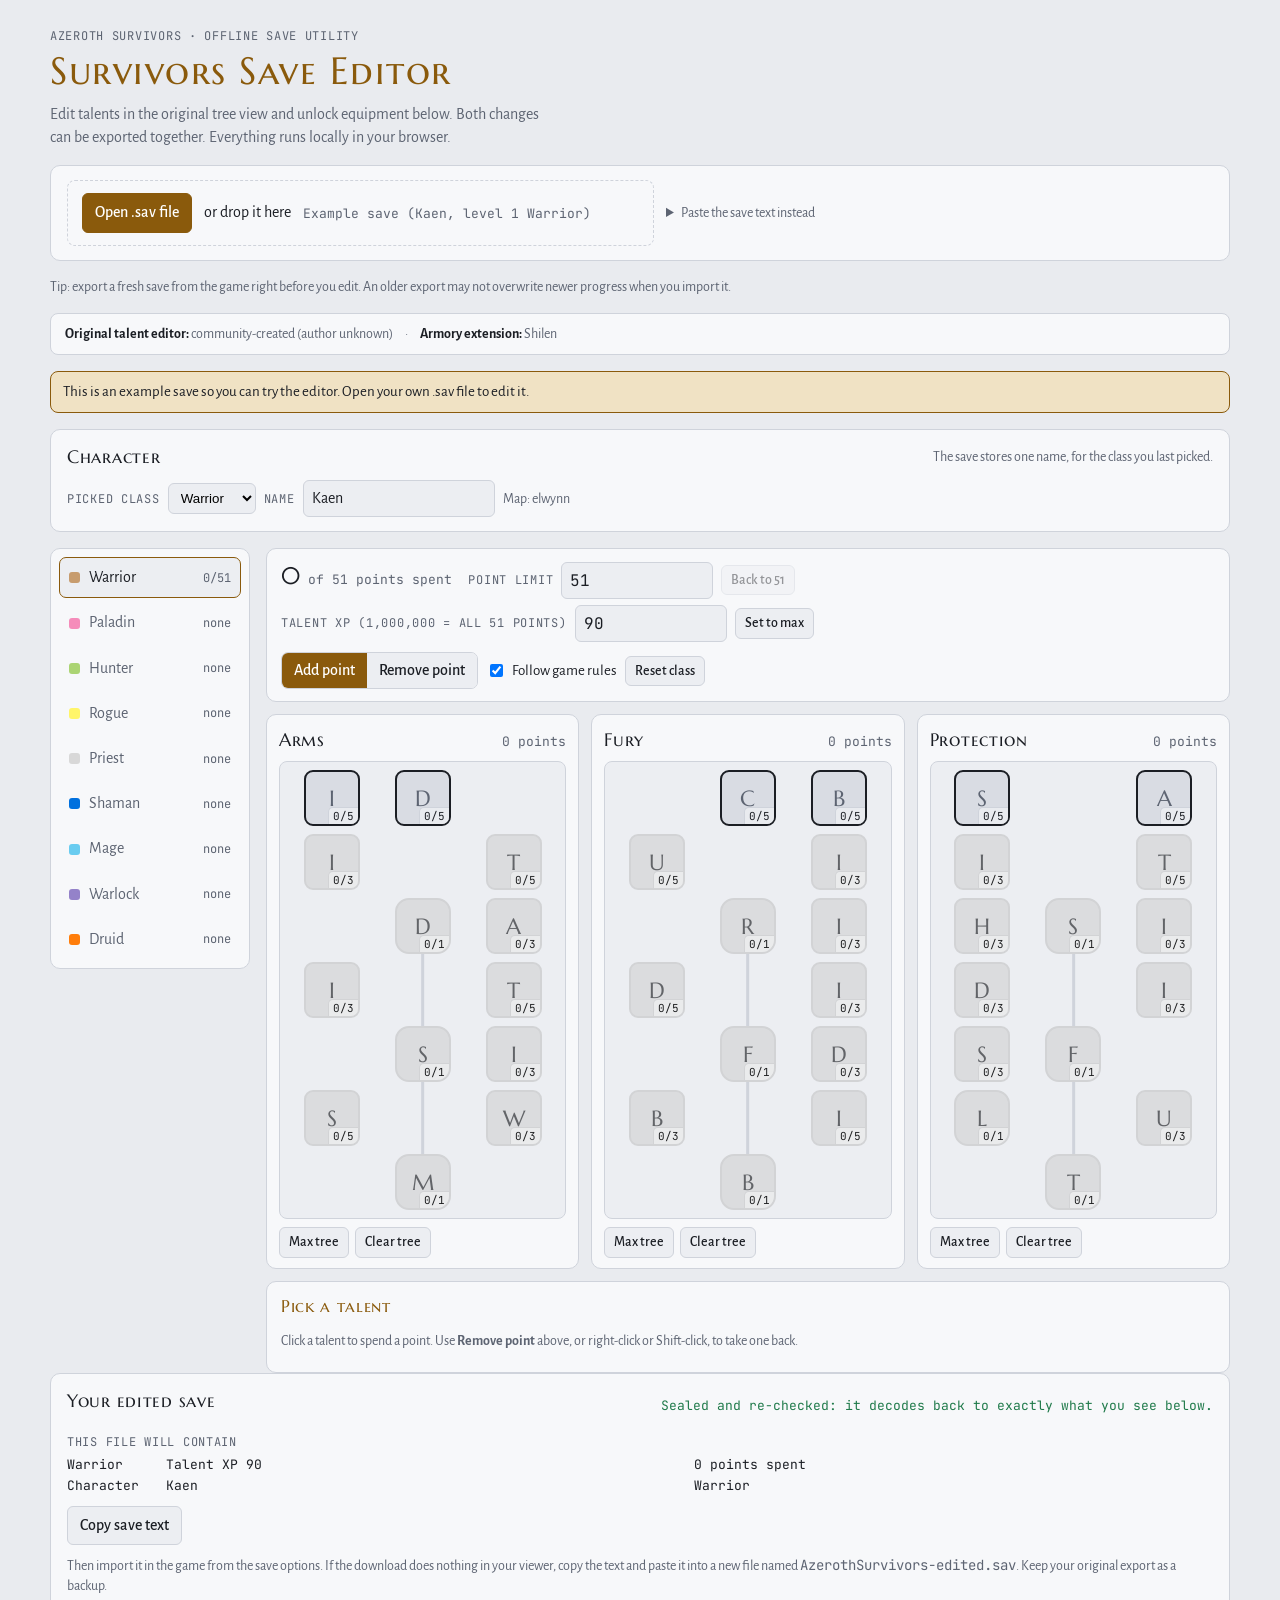
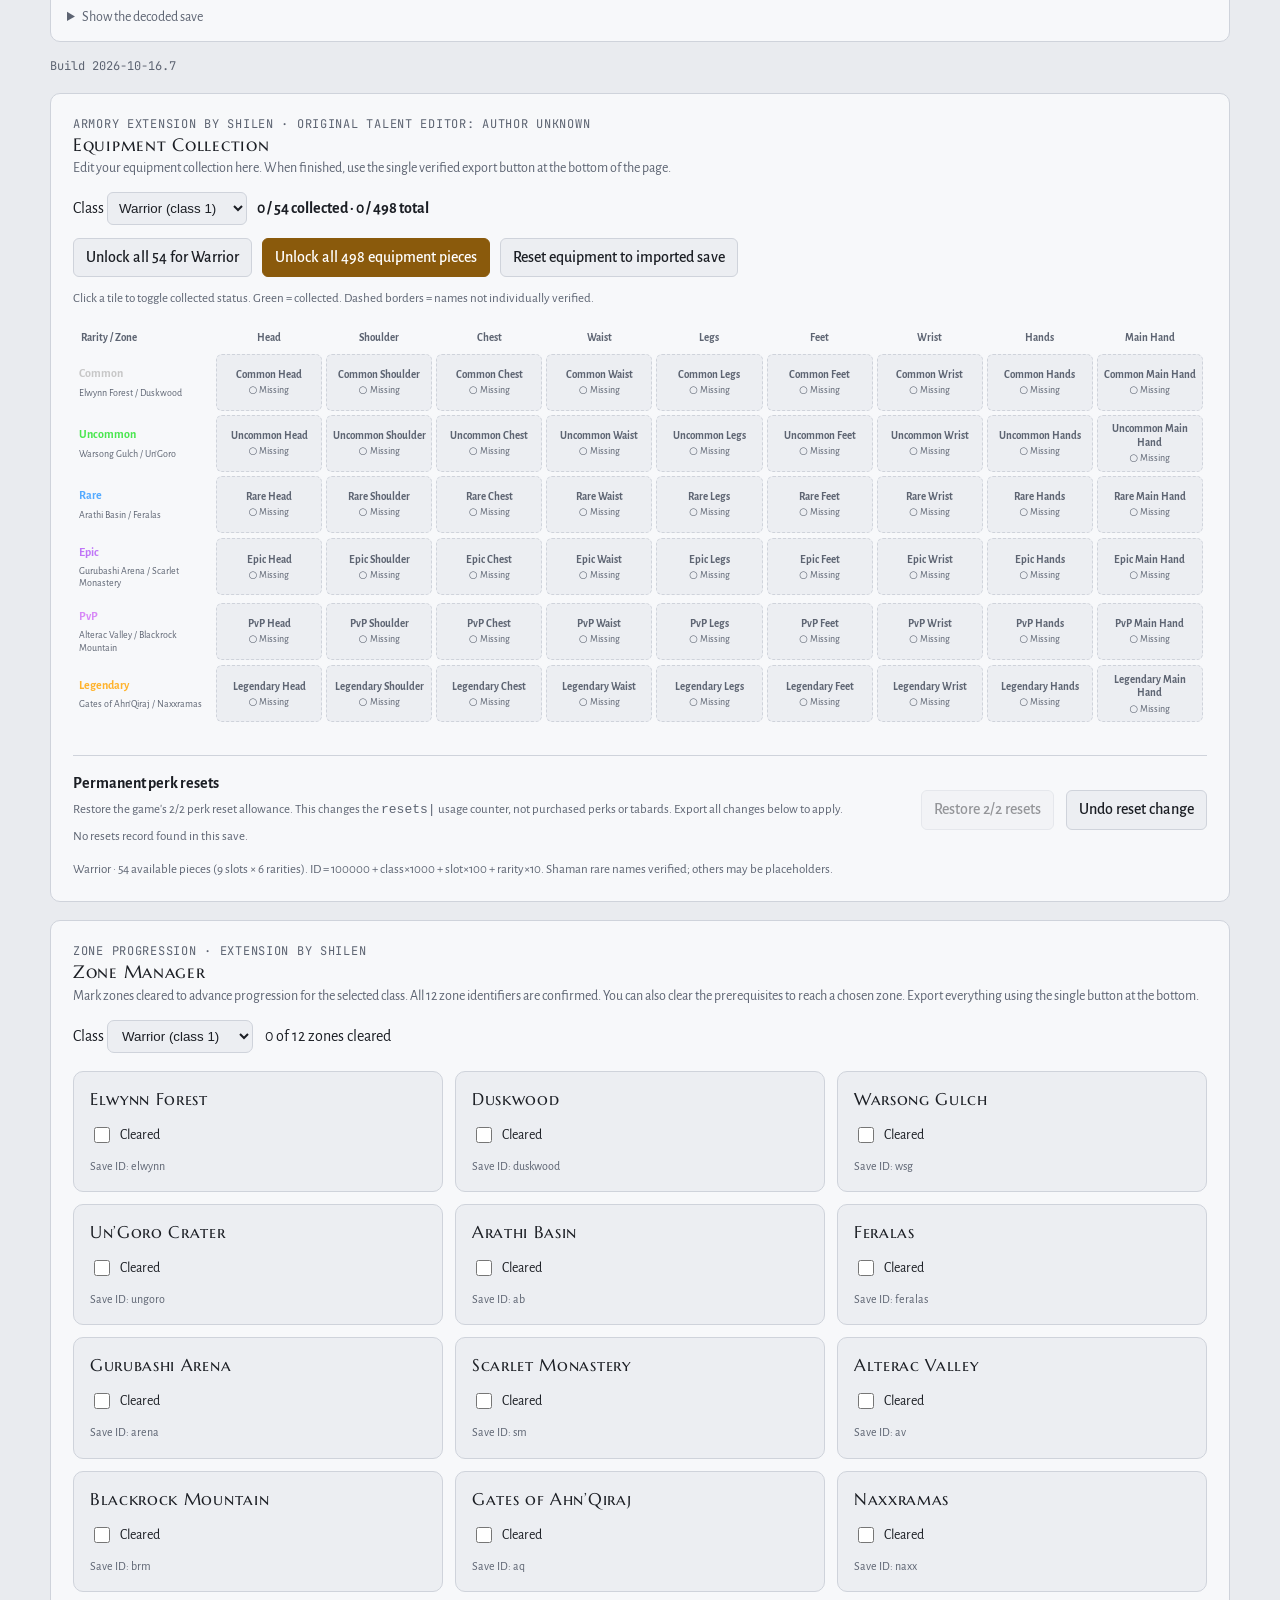
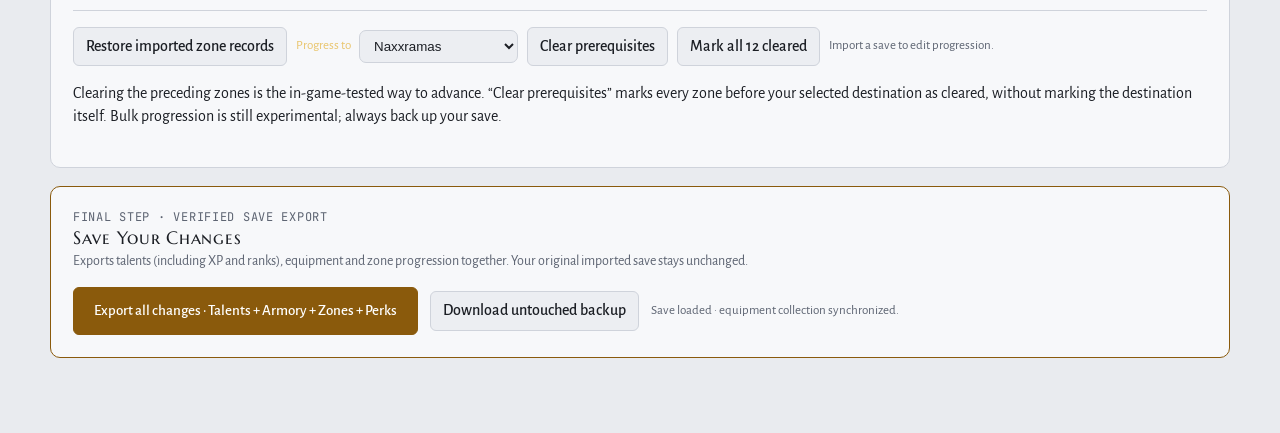
==== index.html @ 011e481a "Publish Azeroth Survivors save editor v1.4" ====
<!DOCTYPE html>
<html lang="en">
<head>
<meta charset="utf-8">
<meta name="viewport" content="width=device-width, initial-scale=1">
<title>Azeroth Survivors | Save Editor — Talents, Armory & Zones</title>
<meta name="description" content="Offline Azeroth Survivors save editor: visual talent trees and a 498-piece equipment collection armory. Armory extension by Shilen.">
<meta name="theme-color" content="#14171c">
<link rel="preconnect" href="https://fonts.googleapis.com">
<link rel="stylesheet" href="https://fonts.googleapis.com/css2?family=Marcellus+SC&family=Alegreya+Sans:wght@400;500;700&family=JetBrains+Mono:wght@400;500&display=swap">
<style>:root{--bg:#e9ebef;--panel:#f7f8fa;--panel2:#eceef2;--line:#cfd3db;--fg:#1b1e24;--mute:#5d6472;--accent:#8a5a0c;--accent-ink:#ffffff;--accent-soft:#f0e2c4;--good:#1f7a4a;--bad:#b3341f;--tile:#d9dce3;--display:"Marcellus SC","Trajan Pro",Georgia,serif;--body:"Alegreya Sans","Segoe UI",system-ui,sans-serif;--mono:"JetBrains Mono",ui-monospace,Consolas,monospace}@media (prefers-color-scheme:dark){:root:not([data-theme=light]){--bg:#0c0e11;--panel:#14171c;--panel2:#1a1e25;--line:#2b313b;--fg:#e8e4da;--mute:#8d94a1;--accent:#e0ac4a;--accent-ink:#1a1204;--accent-soft:#2b2312;--good:#6fcf97;--bad:#ff8a73;--tile:#222831;color-scheme:dark}}:root[data-theme=dark]{--bg:#0c0e11;--panel:#14171c;--panel2:#1a1e25;--line:#2b313b;--fg:#e8e4da;--mute:#8d94a1;--accent:#e0ac4a;--accent-ink:#1a1204;--accent-soft:#2b2312;--good:#6fcf97;--bad:#ff8a73;--tile:#222831;color-scheme:dark}*{box-sizing:border-box}body{background:var(--bg);color:var(--fg);font:16px/1.45 var(--body);padding-block:20px 48px;padding-left:max(16px,env(safe-area-inset-left,0px));padding-right:max(16px,env(safe-area-inset-right,0px))}.wrap{max-width:1180px;margin:0 auto;display:grid;gap:16px}h1,h2,h3{font-family:var(--display);font-weight:400;letter-spacing:.04em;margin:0;text-wrap:balance}h1{font-size:clamp(26px,4vw,38px);color:var(--accent)}h2{font-size:18px}.sub{color:var(--mute);margin:4px 0 0;max-width:62ch}button,input,textarea{font:inherit;color:inherit}button{cursor:pointer}:focus-visible{outline:2px solid var(--accent);outline-offset:2px}.btn{background:var(--panel2);border:1px solid var(--line);border-radius:6px;padding:7px 12px;font-weight:500}.btn:hover{border-color:var(--accent)}.btn.primary{background:var(--accent);color:var(--accent-ink);border-color:var(--accent)}.btn.small{padding:4px 9px;font-size:14px}.btn[disabled]{opacity:.45;cursor:not-allowed}.panel{background:var(--panel);border:1px solid var(--line);border-radius:10px}.head{display:flex;flex-wrap:wrap;gap:12px 20px;align-items:flex-end;justify-content:space-between}.tag{font:12px var(--mono);color:var(--mute);letter-spacing:.06em;text-transform:uppercase}.load{padding:14px 16px;display:flex;flex-wrap:wrap;gap:12px;align-items:center}.drop{flex:1 1 320px;min-width:0;border:1.5px dashed var(--line);border-radius:8px;padding:12px 14px;display:flex;gap:12px;align-items:center;flex-wrap:wrap}.drop.over{border-color:var(--accent);background:var(--accent-soft)}.drop b{font-weight:700}.file-name{font:13px var(--mono);color:var(--mute);overflow-wrap:anywhere}#msg{position:sticky;top:8px;z-index:10}.notice{padding:9px 12px;border-radius:8px;border:1px solid var(--line);background:var(--panel2);font-size:15px}.notice.warn{border-color:var(--accent);background:var(--accent-soft)}.notice.err{border-color:var(--bad);color:var(--bad)}details.paste summary{cursor:pointer;color:var(--mute);font-size:14px}textarea.mono{width:100%;min-height:90px;background:var(--panel2);border:1px solid var(--line);border-radius:8px;padding:8px;font:12px/1.4 var(--mono);resize:vertical}.editor{display:grid;grid-template-columns:200px minmax(0,1fr);gap:16px;align-items:start}.rail{padding:8px;display:grid;gap:4px;position:sticky;top:12px}.cls{display:flex;align-items:center;gap:9px;width:100%;text-align:left;background:0 0;border:1px solid transparent;border-radius:7px;padding:8px 9px}.cls:hover{background:var(--panel2)}.cls[aria-pressed=true]{background:var(--panel2);border-color:var(--accent)}.cls i{width:11px;height:11px;border-radius:3px;flex:none;background:var(--c)}.cls .n{flex:1;min-width:0}.cls .pts{font:12px var(--mono);color:var(--mute)}.cls.absent .n{color:var(--mute)}.main{display:grid;gap:12px;min-width:0}.bar{padding:12px 14px;display:flex;flex-wrap:wrap;gap:10px 18px;align-items:center;justify-content:space-between}.bar .l{display:flex;flex-wrap:wrap;gap:6px 16px;align-items:baseline}.spent{font:500 24px var(--display);letter-spacing:.03em}.spent small{font:13px var(--mono);color:var(--mute);letter-spacing:0}.xp{display:flex;gap:8px;align-items:center}.xp input[type=number]{width:9.5em;background:var(--panel2);border:1px solid var(--line);border-radius:6px;padding:6px 8px;font-family:var(--mono);font-variant-numeric:tabular-nums}.ctl{display:flex;flex-wrap:wrap;gap:8px;align-items:center}.seg{display:inline-flex;border:1px solid var(--line);border-radius:7px;overflow:hidden}.seg button{border:0;border-radius:0;background:var(--panel2);padding:6px 12px;font-weight:500}.seg button[aria-pressed=true]{background:var(--accent);color:var(--accent-ink)}label.chk{display:inline-flex;gap:6px;align-items:center;font-size:15px}.trees{display:grid;grid-template-columns:repeat(3,minmax(0,1fr));gap:12px}.tree{padding:12px 12px 10px;min-width:0}.tree header{display:flex;justify-content:space-between;align-items:baseline;gap:8px;margin-bottom:8px}.tree header .p{font:13px var(--mono);color:var(--mute)}.grid{position:relative;display:grid;grid-template-columns:repeat(3,1fr);grid-template-rows:repeat(7,minmax(64px,1fr));justify-items:center;align-items:center;background:var(--panel2);border:1px solid var(--line);border-radius:8px;padding:4px 6px}.grid svg{position:absolute;inset:0;width:100%;height:100%;pointer-events:none}.grid svg line{stroke:var(--line);stroke-width:3;vector-effect:non-scaling-stroke}.grid svg line.on{stroke:var(--good)}.t{position:relative;width:min(100%,56px);aspect-ratio:1;border-radius:9px;border:2px solid var(--line);background:var(--tile);padding:0;overflow:hidden;display:grid;place-items:center}.t img{width:100%;height:100%;display:block;object-fit:cover;opacity:.55}.t .ch{position:absolute;inset:0;display:grid;place-items:center;font:500 22px var(--display);color:var(--mute)}.t .rk{position:absolute;right:0;bottom:0;background:var(--bg);color:var(--fg);font:11px var(--mono);padding:1px 4px;border-top-left-radius:5px;border-top:1px solid var(--line);border-left:1px solid var(--line)}.t.open{border-color:var(--fg)}.t.open img{opacity:1}.t.part{border-color:var(--good)}.t.part img{opacity:1}.t.part .rk{color:var(--good)}.t.full{border-color:var(--accent)}.t.full img{opacity:1}.t.full .rk{color:var(--accent)}.t.lock{filter:saturate(.3)}.t.mile{border-radius:14px}.t.sel{outline:2px solid var(--accent);outline-offset:2px}.t:hover{transform:translateY(-1px)}.tree .acts{display:flex;gap:6px;margin-top:8px}.detail{padding:12px 14px;min-height:92px;display:grid;gap:2px}.detail h3{font-size:17px;color:var(--accent)}.detail .m{font:12px var(--mono);color:var(--mute)}.detail .need{color:var(--bad);font-size:14px}.detail p{margin:2px 0 0;max-width:80ch}.out{padding:14px 16px;display:grid;gap:10px}.out .row{display:flex;flex-wrap:wrap;gap:8px;align-items:center}.ver{font:13px var(--mono);color:var(--good)}.ver.bad{color:var(--bad)}.hint{color:var(--mute);font-size:14px;margin:0}pre.plain{margin:0;max-height:220px;overflow:auto;background:var(--panel2);border:1px solid var(--line);border-radius:8px;padding:10px;font:12px/1.5 var(--mono);white-space:pre}.empty{padding:28px 16px;text-align:center;color:var(--mute)}@media (max-width:900px){.editor{grid-template-columns:minmax(0,1fr)}.rail{position:static;grid-template-columns:repeat(3,minmax(0,1fr))}.trees{grid-template-columns:minmax(0,1fr)}.grid{max-width:420px;margin:0 auto}}@media (max-width:520px){.rail{grid-template-columns:repeat(2,minmax(0,1fr))}}@media (prefers-reduced-motion:reduce){.t:hover{transform:none}}.srow{display:grid;grid-template-columns:7em 1fr 1fr;gap:8px;font:13px var(--mono);padding:2px 0}.out input[type=text],.out select{background:var(--panel2);border:1px solid var(--line);border-radius:6px;padding:6px 8px}.out input[type=text]{width:12em}</style>
</head>
<body>
<div class="wrap"><div class="head"><div><div class="tag">Azeroth Survivors · Offline Save Utility</div><h1>Survivors Save Editor</h1><p class="sub">Edit talents in the original tree view and unlock equipment below. Both changes can be exported together. Everything runs locally in your browser.</p></div></div><section class="panel load" aria-label="Open a save"><div class="drop" id="drop"><input type="file" id="file" accept=".sav,.txt,text/plain" hidden><button class="btn primary" id="pick" type="button">Open .sav file</button><span>or drop it here</span><span class="file-name" id="fname"></span></div><details class="paste" style="flex:1 1 280px;min-width:0"><summary>Paste the save text instead</summary><textarea class="mono" id="paste" placeholder="RSE1:…" spellcheck="false"></textarea><button class="btn small" id="usePaste" type="button" style="margin-top:6px">Load pasted text</button></details></section><p class="hint" style="margin:0">Tip: export a fresh save from the game right before you edit. An older export may not overwrite newer progress when you import it.</p><div class="editor-credits" aria-label="Editor credits"><span><strong>Original talent editor:</strong> community-created (author unknown)</span><span class="credits-sep" aria-hidden="true">·</span><span><strong>Armory extension:</strong> Shilen</span></div><div id="msg" role="status"></div><section class="panel out" id="char" aria-label="Character"></section><div id="app"></div><p class="hint" style="margin:0;font-family:var(--mono);font-size:12px">Build <span id="build"></span></p></div><script>const _0x17f9ca=_0x1974;(function(_0x55c301,_0xd209da){const _0x425409=_0x1974,_0x2945e2=_0x55c301();while(!![]){try{const _0xf15ac=parseInt(_0x425409(0x451,'cZDT'))/0x1+-parseInt(_0x425409(0x222,'RJpd'))/0x2+parseInt(_0x425409(0x269,'BP5J'))/0x3*(-parseInt(_0x425409(0x270,'rW!1'))/0x4)+parseInt(_0x425409(0x475,'rO%*'))/0x5+-parseInt(_0x425409(0x2c6,'nI%N'))/0x6+-parseInt(_0x425409(0x2a2,'BP5J'))/0x7+parseInt(_0x425409(0x249,'#1xg'))/0x8*(parseInt(_0x425409(0x2e7,'d5Tt'))/0x9);if(_0xf15ac===_0xd209da)break;else _0x2945e2['push'](_0x2945e2['shift']());}catch(_0x20805d){_0x2945e2['push'](_0x2945e2['shift']());}}}(_0x3aec,0x87ec6));const A=JSON[_0x17f9ca(0x3c6,'cZDT')]((function(){const _0x1b3589=_0x17f9ca;var _0x402bdc,_0x229973=atob(_0x1b3589(0x480,'xSNF')),_0x228b6a=new Uint8Array(_0x229973[_0x1b3589(0x30e,'EFCi')]);for(_0x402bdc=0x0;_0x402bdc<_0x229973[_0x1b3589(0x213,'0Cy6')];_0x402bdc++)_0x228b6a[_0x402bdc]=_0x229973[_0x1b3589(0x431,'EFCi')](_0x402bdc)^_0x1b3589(0x29a,'i24B')[_0x1b3589(0x3b9,'cZDT')](_0x402bdc%0x14);return new TextDecoder()[_0x1b3589(0x2c1,')T#J')](_0x228b6a);}())),B=_0x17f9ca(0x42e,'qsBF');function Q(_0x5504d0){const _0x57334f=_0x17f9ca,_0x4e37a6=new Uint8Array(_0x5504d0[_0x57334f(0x3f4,'%Fqf')]/0x2);for(let _0x36447a=0x0;_0x36447a<_0x4e37a6[_0x57334f(0x2be,')T#J')];_0x36447a++)_0x4e37a6[_0x36447a]=parseInt(_0x5504d0[_0x57334f(0x29f,'wrwY')](0x2*_0x36447a,0x2),0x10);return _0x4e37a6;}const E=Q(B);function F(_0x15ff21){const _0x53e5f8=_0x17f9ca,_0x691683=_0x15ff21[_0x53e5f8(0x391,'cZDT')],_0x295553=_0x691683+0x9+0x3f>>0x6<<0x6,_0x37245c=new Uint8Array(_0x295553);_0x37245c[_0x53e5f8(0x225,'[Q1X')](_0x15ff21),_0x37245c[_0x691683]=0x80;const _0x2f9c8a=new DataView(_0x37245c[_0x53e5f8(0x425,'%Fqf')]);_0x2f9c8a[_0x53e5f8(0x29c,'OD75')](_0x295553-0x8,Math[_0x53e5f8(0x1cf,'d5Tt')](0x8*_0x691683/0x100000000)),_0x2f9c8a[_0x53e5f8(0x241,'XfbC')](_0x295553-0x4,0x8*_0x691683>>>0x0);const _0x53d746=(_0x38bb0a,_0x27ea26)=>_0x38bb0a<<_0x27ea26|_0x38bb0a>>>0x20-_0x27ea26;let _0x3c1497=[0x67452301,0xefcdab89,0x98badcfe,0x10325476,0xc3d2e1f0][_0x53e5f8(0x3cc,'*)cm')](_0x3bd8ca=>0x0|_0x3bd8ca);const _0x3a590c=new Int32Array(0x50);for(let _0x274044=0x0;_0x274044<_0x295553;_0x274044+=0x40){for(let _0x3b255a=0x0;_0x3b255a<0x10;_0x3b255a++)_0x3a590c[_0x3b255a]=_0x2f9c8a[_0x53e5f8(0x465,'f!SU')](_0x274044+0x4*_0x3b255a);for(let _0x5034d5=0x10;_0x5034d5<0x50;_0x5034d5++)_0x3a590c[_0x5034d5]=_0x53d746(_0x3a590c[_0x5034d5-0x3]^_0x3a590c[_0x5034d5-0x8]^_0x3a590c[_0x5034d5-0xe]^_0x3a590c[_0x5034d5-0x10],0x1);let _0x2c1a83=_0x3c1497[0x0],_0x3590e1=_0x3c1497[0x1],_0x2d0b14=_0x3c1497[0x2],_0x45849c=_0x3c1497[0x3],_0x48afa7=_0x3c1497[0x4];for(let _0xbff158=0x0;_0xbff158<0x50;_0xbff158++){let _0x2e7fb1,_0x599758;_0xbff158<0x14?(_0x2e7fb1=_0x3590e1&_0x2d0b14|~_0x3590e1&_0x45849c,_0x599758=0x5a827999):_0xbff158<0x28?(_0x2e7fb1=_0x3590e1^_0x2d0b14^_0x45849c,_0x599758=0x6ed9eba1):_0xbff158<0x3c?(_0x2e7fb1=_0x3590e1&_0x2d0b14|_0x3590e1&_0x45849c|_0x2d0b14&_0x45849c,_0x599758=-0x70e44324):(_0x2e7fb1=_0x3590e1^_0x2d0b14^_0x45849c,_0x599758=-0x359d3e2a);const _0x3c46b8=_0x53d746(_0x2c1a83,0x5)+_0x2e7fb1+_0x48afa7+_0x599758+_0x3a590c[_0xbff158]|0x0;_0x48afa7=_0x45849c,_0x45849c=_0x2d0b14,_0x2d0b14=_0x53d746(_0x3590e1,0x1e),_0x3590e1=_0x2c1a83,_0x2c1a83=_0x3c46b8;}_0x3c1497=[_0x3c1497[0x0]+_0x2c1a83|0x0,_0x3c1497[0x1]+_0x3590e1|0x0,_0x3c1497[0x2]+_0x2d0b14|0x0,_0x3c1497[0x3]+_0x45849c|0x0,_0x3c1497[0x4]+_0x48afa7|0x0];}const _0x5d9726=new Uint8Array(0x14),_0x310c3d=new DataView(_0x5d9726[_0x53e5f8(0x2af,'0Cy6')]);return _0x3c1497[_0x53e5f8(0x1d5,'BP5J')]((_0x1dc424,_0x12f6c5)=>_0x310c3d[_0x53e5f8(0x3d9,'CO]s')](0x4*_0x12f6c5,_0x1dc424)),_0x5d9726;}function U(..._0x32aed6){const _0x181ced=_0x17f9ca;let _0x39e289=0x0;for(const _0x153cd5 of _0x32aed6)_0x39e289+=_0x153cd5[_0x181ced(0x1fa,'XfbC')];const _0x5d6f22=new Uint8Array(_0x39e289);let _0x1b83bc=0x0;for(const _0x1b93dc of _0x32aed6)_0x5d6f22[_0x181ced(0x444,'fIBH')](_0x1b93dc,_0x1b83bc),_0x1b83bc+=_0x1b93dc[_0x181ced(0x2d3,'RJpd')];return _0x5d6f22;}function _0x1974(_0x51ce1f,_0x340c73){_0x51ce1f=_0x51ce1f-0x1c0;const _0x3aec9f=_0x3aec();let _0x1974e7=_0x3aec9f[_0x51ce1f];if(_0x1974['BNTIUE']===undefined){var _0x353ca5=function(_0x22b4f2){const _0x6f995a='abcdefghijklmnopqrstuvwxyzABCDEFGHIJKLMNOPQRSTUVWXYZ0123456789+/=';let _0x402bdc='',_0x229973='';for(let _0x228b6a=0x0,_0x5504d0,_0x4e37a6,_0x36447a=0x0;_0x4e37a6=_0x22b4f2['charAt'](_0x36447a++);~_0x4e37a6&&(_0x5504d0=_0x228b6a%0x4?_0x5504d0*0x40+_0x4e37a6:_0x4e37a6,_0x228b6a++%0x4)?_0x402bdc+=String['fromCharCode'](0xff&_0x5504d0>>(-0x2*_0x228b6a&0x6)):0x0){_0x4e37a6=_0x6f995a['indexOf'](_0x4e37a6);}for(let _0x15ff21=0x0,_0x691683=_0x402bdc['length'];_0x15ff21<_0x691683;_0x15ff21++){_0x229973+='%'+('00'+_0x402bdc['charCodeAt'](_0x15ff21)['toString'](0x10))['slice'](-0x2);}return decodeURIComponent(_0x229973);};const _0x18a020=function(_0x295553,_0x37245c){let _0x2f9c8a=[],_0x53d746=0x0,_0x3c1497,_0x3a590c='';_0x295553=_0x353ca5(_0x295553);let _0x5d9726;for(_0x5d9726=0x0;_0x5d9726<0x100;_0x5d9726++){_0x2f9c8a[_0x5d9726]=_0x5d9726;}for(_0x5d9726=0x0;_0x5d9726<0x100;_0x5d9726++){_0x53d746=(_0x53d746+_0x2f9c8a[_0x5d9726]+_0x37245c['charCodeAt'](_0x5d9726%_0x37245c['length']))%0x100,_0x3c1497=_0x2f9c8a[_0x5d9726],_0x2f9c8a[_0x5d9726]=_0x2f9c8a[_0x53d746],_0x2f9c8a[_0x53d746]=_0x3c1497;}_0x5d9726=0x0,_0x53d746=0x0;for(let _0x310c3d=0x0;_0x310c3d<_0x295553['length'];_0x310c3d++){_0x5d9726=(_0x5d9726+0x1)%0x100,_0x53d746=(_0x53d746+_0x2f9c8a[_0x5d9726])%0x100,_0x3c1497=_0x2f9c8a[_0x5d9726],_0x2f9c8a[_0x5d9726]=_0x2f9c8a[_0x53d746],_0x2f9c8a[_0x53d746]=_0x3c1497,_0x3a590c+=String['fromCharCode'](_0x295553['charCodeAt'](_0x310c3d)^_0x2f9c8a[(_0x2f9c8a[_0x5d9726]+_0x2f9c8a[_0x53d746])%0x100]);}return _0x3a590c;};_0x1974['eDYSML']=_0x18a020,_0x1974['ZGDUZb']={},_0x1974['BNTIUE']=!![];}const _0x49900d=_0x3aec9f[0x0];_0x1974['FbeJkM']!==_0x49900d&&(_0x1974['ZGDUZb']={},_0x1974['FbeJkM']=_0x49900d);const _0x277674=_0x1974['ZGDUZb'][_0x51ce1f];return _0x277674===undefined?(_0x1974['eCCgXU']===undefined&&(_0x1974['eCCgXU']=!![]),_0x1974e7=_0x1974['eDYSML'](_0x1974e7,_0x340c73),_0x1974['ZGDUZb'][_0x51ce1f]=_0x1974e7):_0x1974e7=_0x277674,_0x1974e7;}function R(_0x518e61){const _0x2add5a=_0x17f9ca,_0x27b5f9=new Uint8Array(0x40),_0x44dfed=new Uint8Array(0x40);for(let _0x45d269=0x0;_0x45d269<0x40;_0x45d269++){const _0x203eea=_0x45d269<E[_0x2add5a(0x1da,'IYEB')]?E[_0x45d269]:0x0;_0x27b5f9[_0x45d269]=0x36^_0x203eea,_0x44dfed[_0x45d269]=0x5c^_0x203eea;}return F(U(_0x44dfed,F(U(_0x27b5f9,_0x518e61))));}const g=_0x60614d=>{const _0x50fde0=_0x17f9ca,_0x353692=new Uint8Array(_0x60614d[_0x50fde0(0x37a,'fIBH')]);for(let _0x290f0a=0x0;_0x290f0a<_0x60614d[_0x50fde0(0x1da,'IYEB')];_0x290f0a++)_0x353692[_0x290f0a]=0xff&_0x60614d[_0x50fde0(0x3d0,'[Q1X')](_0x290f0a);return _0x353692;},D=_0x2b08b1=>{const _0x28ec4a=_0x17f9ca;let _0x339324='';for(let _0x196053=0x0;_0x196053<_0x2b08b1[_0x28ec4a(0x3f4,'%Fqf')];_0x196053+=0x2000)_0x339324+=String[_0x28ec4a(0x26e,'fIBH')][_0x28ec4a(0x244,'0Cy6')](null,_0x2b08b1[_0x28ec4a(0x3b6,'EFCi')](_0x196053,_0x196053+0x2000));return _0x339324;};function w(_0x59f04c){const _0x9030be=_0x17f9ca,_0x4ea5cd=new Uint8Array(0x8);let _0x586f26=_0x59f04c;for(let _0x487ef7=0x0;_0x487ef7<0x8;_0x487ef7++)_0x4ea5cd[_0x487ef7]=_0x586f26%0x100,_0x586f26=Math[_0x9030be(0x433,'BP5J')](_0x586f26/0x100);return _0x4ea5cd;}function _0x3aec(){const _0x17591a=['tdvxW5D2WOq','WRX6n8oaWORdQ1i','WPxcIXxcHCoNa8oclmkI','W60Xnmk+gq','cCkubG','lCkCeCkHymkRW4xdV8kDW47cGCk1W7JcVSoXW4GmimkvzW','gwJdMteSW7BdOHVcMxddTmoaW7NdSHi2AWXclCoT','W6jBWPZcJWNcSrZcMSkJW4G','WR4UpSo3','WO0oWOBdLbBdHge','ACogqG/dRq1T','WQ1UW4fQW7DR','Etnq','WQZdTmkCg33cNe0','W4RcRCkVWPr2WQHXW4hcPh4','W4ZcP8kcWP9uWRPjW4hcJ37dLh/cM8oz','WO07W5nBW6xcIq','DmkuW4FcS8kk','mw1bW5yfqmoq','qYvl','kmkdgmk2E8k6','AmogxG','WRRcGSoZW7vMrq','W6uGW4K','WOJdOb3cJbG','dqFcImoQsCo5xLFcMt7cJqRdGmkoWQGAWR9xfCoRW5BcUZ8Q','x8ohd00iW6RdRq','WQxcIt5uvMJdJIy7W53cLtxdUSoBDmk4','aa3dKmkOeW','W5VcVCk8','pCojsSoIcCkdWPjlWOfcW6NdVtm7dKtcISkJdq','uJfxW5TX','W7eNEa','W5BdJmouWPea','paJcGSoGvCoUgW','m2LF','WO7cU8k+WQjD','WQbMldm','W6ZdVSkAbh0','ftvlWQDSW5G','BIDqWPLtEq','WPldQb/cNdjR','W64yWPtcNsBcTfdcMSo/W4FcNmkeWQhdMW','xXKKW7/dH3NdR1/cQCkLW4i','cCo3W4RcSSkeWORdPmod','ysPCW4jTWPJdVetdQSkstCoLW4NcKSkJWOFcGICWmG','[base64]/dSMi5gYNcQIXxpY7dUvWSWQu9W6FdT3/dPJDiWP8AW4NdJSocWRjODYWHW5NdIqXnnGv6WP/dPvfrvSkKx8kBj0ldR2GuoXXNW6RcUCoYD8odWRaAWOyWW6VcNmoAA8oMsCkjnXVdUmoxW5LGWOxcKmk5vW5eyCooqftdRvygW7tdNCkvWRhcQapdGhLUcxFdIwBcJSoDW6S','WQpcSthcLSo9sW','kq/cH8oKrmoHdq','rCktwCkQvSkSWOvrWRK2W48','f8ohhSoZfCkpWOG','WOpdNCorWOCo','W63cLSo4W7f4','tGGMW67dMG','EwHeW4vlv8opW6JcPmk4WPjBW649aCoHWQzLW7ySeCopWPtcLmkMW6ZcUfZcVSkWW5JcImoXDrWPW4NcP1aJW4xcLmkRxWRdM8kuWOOGW5JdL0hcGSoCfSk4WRVcKKD3umkFjqnBeHFdPh/dRw40pCoQW6jogCouW7dcRdddGL/[base64]/ne1xW7BcV8oJW7C6WOFcGmk3e0PVWQ/dUmkyW7GOF8o3aHLXW5D6E2VcT2SlW5tcHCkAW4NcJbNdKSoMeuldUSklWOZdI8oEsCkWyNJdNSoFWP1IW5pcUSkaoG','qCoqW55AamkvW7ldU0FcTwzRuSootsG','umojemk6ECoHWPhcG8kmW5xcGCoIWRlcOSoMW5HwoSkBF8kkmgVcPCkMCMFcKSk9WRlcQSk8qSkyWPm/Fc5fWQlcJSoqW67dJSkMDSolutn0WQX+W5pdUmkTDmkveq','WRZcTfFcOL0','amkdgSk0E8k3','W700kG','WQixwq','WO0MWQFdNIWsW4bovIFcUmopWQ/dQmk/W7NdMCoRF8oHELlcM8oZWRDsWQH0WPX+u8kDlCkaWPn3W7u4e8omfLhcNNq','b8odeSoMjCkfWPjlWPCmW6K','WRVcQeFcVKLP','hHmfWR0QW5dcUmkAW5nKlSow','W48NrsJcICo+hSkyWRy','WQJcGaBcTmoNtCoE','vIzkc2PyW53cGCokW6JdTCku','i1vaWPJdNq','i2vbW4CorG','zqlcJCo5b8oUeM7cUM3dH0NdG8opWRqEWROebmo9WPpcQNi0e8kOmuldSLxcUh/dIG5oyW','zq8A','eSocdSoxemkpWPjlWR4lW67dPNyNdLS','tCoBW5rW','fmkDtG','AvxcLmoezq','W501wdpdP8kfsCkHWQRcN8ohvNf+','WORdOapcNHH5','WQJcVKu','WRXHk8kJcbf7mSkvW5FdUCkbW6XQWROyW6u7','usvBdxW','W7iKnSkWgqK','W4m1Fti','cCkggHPBWRW','WOOPythdQCkfv8k9','WRBcVLRcSfPV','cItdKSkKW53cGmk3','W5uHtIhcLW','dq7cJCo8b8oKds/cQhddMG7dI8opWRClWRPbumo8WPFcUtuQxmkVDfRdUuxdQIlcLWHCkCoylSogWRVdPvWjh21NfCo6vKdcJmk6WRFcI8kbFtzsW6OMkvxcKSkAvMXCWR46W6K7iMGmeCohd0PEW4iHtY3cOmoXda','wuvq','qHH/','W67cIX3cGSoNtmoADmoK','e8opWRJcJSoqz8kgW7uGWPhcUq','WRr7nCok','vdfv','WQ11i8oiWP3dVa','WR7cTepcUujOs8oT','ncXsWPK','WQldVCkag3NcIfW','q8obW4G','DInmWPLczq','wGGGW7VdMNJdMa','W6eZW4b1W6q7r8kKW6qCbmoHW7JcGW','s8kvvcJcGtvLWOeyW5OnWPhcPwxdLgRdHmkDwWXVWOzjACo7ca0UyqTSnCopCx5qq2pdQHBdHJ7cRW1cD8kEcmo9WOrNWQlcT8klb8oHomk2vGXKW4NcTmkrFSkDBSo4W5qDWQCqW7ydcGa9WONdNx55kCoooYK','WRNcUJpcLSoSD8o9D20','lrtcGCoQACoSe2O','W6jBWPZcJWNcSrZcJCoYWPNdGSok','WQxcGmo0W6iRq8ovEchdQqPjns/cVcevWQS','udjkhNztWOu','W7xcGCoZW7n/sa','WQdcJHNcLa','wJzmWQX9','WRPHiW','WRuxw8kwW5L+','WRP7icSorCkwW55wmSkpWPmCW4q','rJldGW','mw1b','WOxcSMK','rYzChNDeWPdcKq','WQastCk0W4PVieXrWQHtWRhcG0z1Fa','bmoFWRi','W70PoCkLlG4IDCoLWOe','omotuXddUaS','rcjyW5DTWPRdSwu','wmoddW','WRNcRKy','FmkCW53cT8kkf8ow','WQpcPdhcMSoQ','lGFcLSoH','qXXPsmo7WRC','taWL','umoDW5L0','WQdcOs7cMW','BfBcG8oGDLhcTa','W64GkSkKca','s8kqxSkNvCoFW4LLWPmLW5hdTMO','umoadmo0u8oCW4u','rIVdGG','EYjg','A8krW4dcTCkC','WQldUCkd','W5RcVCkKW7i','hmkpf8k4','WPRcS8kOWRfE','W7RcJmo8W6zit8oDFbpdRG','WPPMwdVcNmki','WQmuWPq','W601yZldQmklrmkGW5NcGSogh311rbWeW6FdSay7e3SHWOycvmkFcSkCW5vgW6tdPMFdVSo1WOKQzmkmWP4UW6Dw','AcnsWPjxBSkA','usBdNq','W4eRWRRdIrddOG','a8kquq','uYvB','AmogrIRdOHO7xW','aapdI8kTba','v8kbuJFdJYj6W4ayW5LvW53cUtdcLw3cI8ocyWG4W4LgFSoZcfyYBqnPnCocCJ9awd/cUG/dLwJdTemoESkva8o0WOGHWR7cQSkwuCoQpmk0eqXUW5BdTCkmySkaiSoTW5GFWQvAW4LmbGOGW53cNYS7jmotCtH7WOtdMmkzWP0/W7ZcHmoNWQqehSo1WPpcOdJcKXZcNeHOe1KZr3VcOSkXWRfsfZK4W4rhv8ohWRLWqsfiW4KsWP7cLYT+WQT6WR/cOYhcVmoBpMfBWPGrWRNdHJ1xwCouA8oRDmkW','ha3dK8kM','DaiDW44','zIJdHg92W6RdVWtcJd7cP8ogW7tdV0eXpKDbl8kGW6y+W5dcOG','qZfj','W63cHCoVW7nUva','amodc8o+a8ko','WQ7cULG','W4q7za','WQ3cGbG','W7BdNwGNdtZcKh9gWOldIhy','rvzzW64','W5O2Ft/dOq','W4j9WQldHs5FWQTdsZK','rcpdLuzKWQ/dVX/cThFcP8oxW7ddVqq3','zWqs','mfjmWPuDWQqdW7BcOa3cICo3W5e','sJxcMa','wCohdumv','WPxcIXxcHCoNa8octa','FWRcKmk0','WRhdTSkf','eJvC','WR5OktGfx8kr','jhXDW5yfumoGW6hcVSkNW4S','WQJcIdr2vgu','DCkCW5e','n8kcfCkNBSoYW5NcKCok','eqddJq','W5S1yW','WQtcTs/cLmo7sW','rSoBW4HAf8ktW7q','v8kcwdldHdv9WOup','WRP8nJu','WOv9ltGzc8kwW7TFmCkaWPidWPa+ucJcIdiWWPdcUeJcR8kdWPFdGeuOW5JcKmoQoJO','WRBcUY/cTSo/xmob','cZ9s','W5VcQCk+','i0JdOmk9r0NcMCkabmo7pva/f8ofAmkhk8oDtK9FgcLfACo9kdbdkvTQaCkAW7xdVWxdPSkxWPPIpSk6WPiPt8k9W6XkWODyW5mKcZRdPmk8WPC2aaFdJ2PuereMvJbaWR9KtmkcW4jocfK','dSoeWRdcJ8oN','WQZdTmkAc3m','W4b8WQBdHsn/WPLgwJldRmodWRe','W7dcNrPZg3NcN8kwa8oOpmokWOZdIYxdT0VcHMGfirBcMmkipvdcQYuBkqBcMmo9WRmrmLqHz0FdI8oSW4NdPs/cOSkVW6j/h3NcQemse8oUWPm','eSkFssZdIdn6','w8kfWQtcK8oLnG','sCkeaepcNJy','WQiAwG','WOBcSNDq','gmkhwcW','W67dLK0','W4WMqIm','f2LCW4ycrSogW7RdTW','r8oddu8sW7y','AuZcGW','W5q5W4rUW7e5vSoaW7iBe8oXWRtdN8oPW5lcGSo0WOVdSeRcMCoxWOxcMmo/W6KdW71zaWytzXpdQG','pKrlWP0','smokcKSn','E8kCW5K','W43cJmo4WRrSqCouFhxdQrCelctdUsLEW7GIkCkFgdZdQCorWPDZWQlcTI9MDev5W6BcL8kAWOtcVMT8ECoueCoNhmkevmoYW79Pm8kpWQtdOCkhw0jjwmodW7DVWP5CW77cGeKxuSo1kmkDWQZcNXrTWPPKWPtdN8oWA1VdO3G2AezvWRZdNq7cMJu4WO/dTM/dUCkurW','EuZcKW','x8ohd00iW6RdOG','sIZcG8kJWO4','W6eOW4zOW680xSkf','W6ZcGbzXfsBdNmktgCoTp8ouWP7dNZ/dPKJdIcOhp1xdLCohzbVcV3ewzrFcMCoNW6nsla89E0RdHSkNW4VdPYFcP8k/W70XhYRcRf8maSoXWO9xW77dPmksWOpcQ8onWOxdML3dJru','yCoPW67dUCk/WOlcRG','cSofWQtcNW','WQVcGvNcPmov','fapdJmkgaCoHW4a','W54VWRe','WOJcU8kIWQ5lxq','usBdNwz8WR7dOG','FIDwWP9fAmkl','W5pdGCorWOCa','dJfxWQ4','WQBcMdX3rx8','AaqDW44','kWFcISoKva','cCkgefWFW7ldUZu9W4n0dCog','uJvpW59PWONdM3xdTCkfwmo4W6RcR8kD','W5iMzYlcJmotomkwWPSgW5m','DSoZW7NdJSkNWRlcO8kjhCk2yKLS','WOhcUMzv','bmogWQNcMCo4','WO7dUCo5WPebW64sWPBdQMZcKsldG8kgWQ5DWPJcQgZdR8oWWOtcK8kQWPL/WQG9W6BdGrJcJ8kQeGSTW5XZdfrWDueXWR/cGSk/C8k2W7ldVSkVWRddU0nfW41eW4Hjs8k/jItcL8ojhmkkW4xdVIuxerFdPhSLF0uIdSktxmop','gmkghKxcNG','rmooW4hdVCkDWO3cOG','vZTFduzzWPxcJCoLW6W','WQRdRSkwgMe','W482EZpdTG','rmoAWQZcM8o6zG','WO3dRrJcMHG','WQdcNZvH','AGOtW4a','WQmoWOO','WQxcL8oTW7vLamoADtpdQurwEtJcSMCj','W5iOwsRcNSoc','wSocW5/dTmkZWOG','EfJcN8ooza','fmkqtq','fmkzxdddHJm','WQJcMaDKsh/cHW','jmkWWQxdN8k9WOFdTG','W4ZcQCk8WPDsWQ8','tqu9W7NdJa','WRmxr8kAW48','h8kdaa','WOpcSMTvW70','gmkueCk2','W6uMwYtcNSosza','WRZcVtpcLSoT','E1JcPCoRq8kTdMdcOhdcJLFcNmomWQ8pWQjlhSkXW4RcRsv+w8kVoGpdOKNcUItdI0qEkmoEi8kjWQhcRXLng31Vtmo4sWRdICoiW6xcNCkAp20DW74MyfVdImkebcDCWQWPWQ1GAq','hSkjaW','osrxWPDAAq','ctlcI8kUWO7cLW','WRHSnteksmkh','uGa6W7/dPNS','nq/cISoQva','WQuvWP4','WQ12yCoIvvCFz8oCWRlcVCkY','WOxcTN1kW43cGuRdImo4jCk3','hSojdSo3','fCopbSo3fq','tCovW4O','W5mJWQBdIG','WRpcUdlcGmo7tmoD','WQFcGtvIrx7dLa','vCozW5tdSmkiWOVcGSkvcfRcUIfw','W4RcP8k5','WOaAWPJcLWXdW50OkmoBpmkUpmo3','WQlcTtpcMmoT','WPVcT1JdTW','omkjW4JcUSkChmowbtur','W5bTWQFdSIXjWPjECZJdQ8oyWQBdP8kPW7G','sXHZtSo8WROR','xXbKra','chXrd3fFWP7cHSkA','W4eVWRddMJBdUvC2zCkQgq','DmoCW5nSvSkzW6/cR2xcS2e/vSoocaHbWR7cVq4NW5WbW4fXW6XmWOrhW5yRiSknW7BcO0r5D8krWQ8iW5pdVSkaWRhdQcvmieBcGJ9RW6ldQgZcOSonW4ODB8kQhG','rZvnW7LSWPJcPYu','bSkewcZdMavSWOWoW4PeW5ZcVW','cGpcImoQrmo5xM7cP3RdMGJdNmoEWQnBWQjmfCkVWOlcQIH+d8kImu/dUuFdPa','b8ohbSo3cmkEWO8','g8oud8o0','W47dJmovWOe','vCovW5NcJCoK','bmogWQhcICoGrmkbW7iX','WORdPaNcJrX/W5VdVG','WQ7cUKBcSeTZ','suviW6LHWOpcLq','AZnhWOXpxSkAd8oBEWBdVt8cnSkP','W70TsJNcMSkBpSki','e8olWQW','w8kfWRpcISoYzSowWR1QWP3cUcD0WPrFdG','WPOTqJVdM8ovjSk0WOKgWOVcSY/cHvnLW4CAW6y','WOq4W7pcJMmyW4LyzYJdKmoUWQi','mWNcJCoH','W5ddHmoBWO8z','ECkzW43cK8kpf8omuseOWRFcTSoUWOdcUSoF','rCojdu0','fCofWRxcLmo3','WRn7omob','bG3dKG','nHtcGmoQvq','b2FdItiVW6G','WQddTSkFb3NcIW','[base64]/dMwaEmXxdSSowAmkfECo3WP3dPSosWOlcImkhWPjbWRFcOJhdQCkycSkFtSo9WRz3WPXeAf5qxdddGmouWPP2umkFrmonWQBdJ8ovWOJdV3CvfumoW53cMqRdMmorW4DrWQ/cK8kDWPv8WQ7cMCojWQXVW6JcUmoceSk3C13cUCohxwCRzHKQW6JdRKaYW4FdSmo0W6FdPSoICg92gmo/x1ldLwJcPCkXW5RcNYRdMCkZW4pdPZ7cKtZcSSo6WOXjW5dcISk5g8oliH/[base64]/[base64]/WQhcTtydtCooxt/cN8k9hgSrAmkNW4pcVSo9WPWzEmoKWP/dV8oLWQhdJCoAj8koWRf1DWpdJLGeWO3cP8keW7i5W5ldOZ8bW4BdNNpdMZ1vis9rzCoEgmodle7dSCoPWRNcUmoYW6lcRvy7WOKHW4ddPmk5WRj+W53dQqNcHSooWR/dTCofWONcLCkGWQxcGxNdKmk+xX01W6ZcQCoXAM1YvdLpeMRcII/cRmkmB8kSW53dQ8kvWOmBW6u+rI7cISklWRrcWRNcRN/cLwBdLSo5ECkAAZdcLCk+ESoAWQThW5FcUMicW4Ojv8kmwMuGWOJcQf8PaSonrKJcLepcQhVcSmoJn8kBamk+WOHmWP/[base64]/dSSkOENRdTmkVoZJdRHtcN2i4zLRcIwWGzt9op8oaWOPYWR9Md8kVWQRdGCowwYjmz3BcOSkktCkLFCoadJb8W5VcOSksWOvDWQShW7S8WO/[base64]/WQ4SytOEWQ7dVCkDW5ZdLmkAeCkIW7lcLNb+W68/[base64]/vG86gCkRWR59W4BcV8kyWQVcH0ZdOmk1mmomW6ZdUSoml8oaqvLNWOxdIKGHogmVgXdcI8klvZaNWRNdJ8kHW5Wzl0zpWRD/[base64]/dIb3cJMZcJsZcKSkyWOjzAu3cJYddPCkQW5LMv8kgWOj1W4zPvc9MktpdVYpcN2VcI1BcUNm3WPxdKYxdPmkoWRBcHmkDW4v8ESkbgmknWQ3cLYHPWPtcLdhdLt3dMXukWPtcNIOhmXKRWRexsYRdG0rTr8kQagBdS1xcKd7dUYfNWOZdGaXlj8oLWOW2W4vnWPKvW7/[base64]/cGhS9haexgZaIWOxdNCoKb8k3ywmxW6uaW7FdRXNcUCkuW4fTA8oFrSoFfrrpfSkEBJhcSaBdN13dNmkCqSkvbLfbWRJdKK8XWPddSZzGW7fSs1S3fCkXcmo7cCkGoqtdLCo0W7pcQJ/dGh/[base64]/dTWFdP8kMsSkXW79ncmo4wX3dJmo3FCo3lNNcTYy3f8kQfmozWRrEWP5HkanXWR/dSLrejWNdTuDAWQy3W7NdNc0FomozWQPPzLKvtvusWORcKqCDqSocu8o2fq7cLCo6W51BFSk1W7RdHveJWPhdVN9JW7lcRfGlEmknW6GJW4FdV2JcGmo4WOOuWP/dRCo1W7BdN8odW4eCW4zkW6BdK2aCW5RdTwBdOmoYW64Nzmk3hmooWQ5ybG7cVSouWPfdBc1rW7PIz8knbmkWWPZdMaTfW5RcQSoFW4xdOvlcMCk+uSkmWQZcMmoQWQlcNLfIFdPGjq7dHxBdTttdSrjxw2q+lv/dSmoze8kNkSkxy8kpW5fkW4RcOSkpWQKWW4lcRKPQWPFcVZW4WPWFAw97vg10r8kvaYeAW7pdHSkHqmoiyHHrhmo/lvP6ySk8Dt3cTCkGpxztWQ8FWPBdKgr3hmorpHblxt9JoCkKACoGW7pcS8obWOXUWQ0TWQSeW7NcIx7cISo+WRHWlg9MzmoSW6zeW5nXWOf1r8oSxK3dTNrJgCkkW6noWOdcPLGwyZmcjCosvqlcG3DRjCkuW6FcTmo9gCoeW5P0g8o0W7SRW71/W6PrwSkiW5VcNSkdWPlcLSo5WPjIW7ldU8kwW5XllSk8pfvfBmkeWQddLSoLihKelseBWOeUWP3dHqCAbJWSwbhcJ2faWQ/[base64]/etJdOaxdKmoKW77cN2WRe1RdUL/dJmkWW51JWPBcHCoNWQdcOelcVY3cPSoMWRP9W7/cMcTPjtLwfX4XW70aW4JdSSkbkabjWOG8kxRcUtCHW6xdOCkypHdcLYz+hs4BWR3cIL3cVMqFEmkHWP3cUZhcH8k/kIxcNCoOW7TtwKulumouWRD2bxqOvG/dMM7dISkfW67cMHVcN0JdTxPQWOjoWO4aeCoAW65oi8krDvNdRqOYlCkHW4pcGgaric4wfwjUW6dcN8k6WRLtWPJcObCwW5HZW6rRWPhdPwzWiMujWQHyhCkwu8kLWQCcW6yhWRXLW5PUumkkufGPWRpdOZ5fWPddUmo5amkUyNCiWR/[base64]/cHSo0W5iZWQ7dO8ootCo/W6RcT2yIWQFdOSoAvSkCvCoWheuuWODSWQ/cRCkMW63dLXKCdSkJW6XAW4CVaxNcOaBcHmoVuCkTWRpdRmoqAG5py8kDdZNcHd4ZW5OeWObcW7qMWOFdQmkvisyWW6VcUfX5wvtdGJzPW5RcPb/[base64]/rL12wLbSWO0XvCoHCLT8tx4aW6FcTCoksSoXW6VcQXWrW4hcImkvyCo/WQtcNZZcOSompmkcqCouFNi7W4dcHs3cU8oUW57dSCoJdmkDsKBcTmoZkctcU8oskSoVWOFdNSo6WOVcGmk1W6bExe/[base64]/WOyxm3zrmSonWPGrvSkuWOFdTCoHESkNW6qExgLgf0RdVmo0W4BcMCk+imoTW6i0WQOOBs43WPVcICkAW6PizSoGWRHfmcNcP8kegsTQkvBcQu3dM0/dOmoiWQX7v8ksW5/cMaxcSK9aWPRdKSoPjmkfhSoMc10CC01uu8o0iCkfWQlcRSksW4XpF8oTW47dIJFcJCo2W7j3lHpdQCkzW4RcG8kepCkiWRjqWRrSd0pdOYWDWQtdIhBcLmo6WPNdOa4oc2XhW5/[base64]/[base64]/[base64]/dLCkWWR0tWRxcLCo2W47dSSoQWQNdTeqIWQO4W40DWQtcVmk6W7xcHmkHlSosbSkrr8oYWRNcQmkYW5BdNfaNWOFdUSosr8oDWOPpWQtcPSkkcLasWO/dTu3cKmkIW4iJWRpcRHPUW54jWQHLF8kTe8oaW7NdNCoFqtXdpGCWBSoHqmo5W6KgWOhcSd54ixO9W64QWPS3WQtdK8khaWP/pILzW4dcS8kueviPiJbMne1eW7RcVGBdKLNdJXbqW7XdoSozW7ZdPdFdGSoSCSonj3FcGCkYWOjpW4Ove8oDBSoToJHwW41ioLxdUCo9WOfIdJZdLKL2W57cU8kcW48yFctcI3C+W7XeWR4ssmoLfCowEw3cGCoXwmoaW4/dKSoqfmoDgLFdSIldSmoKW5FdGWVdLh/dMSkYAZ3dMCkhnXLlpwBdJ8o5W5NcSrSWWRtcI8oYjfDGW4JcSSkIcSoRWRveoxiOWR0ebK5BqCknjg/[base64]/cKcnSz1ScqfZdMq1liqhdUCk/WR4XW6C+WQy0v8k5iSk6fSoGW67cPZddQ8oxW4LCWOCdn8k5FLddVSoUW7pcPSovWPHbxH8bW4pcMSkCj8kQASoSW7hdGdK7W6ZcHSoNadFcQ1pcQCkvW6NdI3FcNmo/[base64]/[base64]/dRX0ffmoNW68hlb/cHL/[base64]/[base64]/dO8kliSkVoSksvCocgGbCb19jW6BcTsxdISo2fSkmcmk5W4ZdSSkfWPW8W5akduddHCo5vK/dVdpcOmkdbmoPfNPGWOCKoI/[base64]/[base64]/dNSollw3dOd3dGSkfW61sCgzHxmoKWRr4omkblKSMdCkkrcfpoq9RcCkzW7SMbtdcNXLFlLvHggODW6j7W6eWCa/dGKjztdyOnKVdKSonm8kSW4hcG3FcNSoGvmo9W6lcPmk9nmkzW77dTCobzSo/DwO6wSkiASo3aCoOACkErdebWRDiWPhcJG8/WRJdR2jMqwXUASoGuruLaCkDW64UgCkOmh0OB8k7W4/cLmkXW4WLF1L1yuTtASk1nhymWPD+W6T/AmotWQVcVxRdVhtcVSoevfZdTCoXbaFdGCk3eNRdPfxdLsXQW7P5WOFdOa/dJWLIyY5Ad305FmkApM5NWO5nbYVdRCo+lNJdIGa7W4VcTSotWPxdL34pWRizW4hdSCk2WOX0WRPslLvMf8kVuCoaCqldRCk4iSolWPazmmoyntPxW5DomCkrW55HW5m9WOz/f1JcPHaLW4ldPg3cGYy0W40ak2hcMYFcUCkCW4aRWPtcKSkzaSoGWQ4EW64KW6vAW7FdJhhcJ8oLWRSuWQWVcwbwedzksfRcQdNdMrVcONNcL1tdMWldGdDADx3dLmkhW6aFnCotxCo2i8ksWRxcTGSwyYHwC8oMg17dJmojaSkeat/cIb5VWRCOmxnuWQ7cHmoCrSozW49eFmolWPZcTGZdQ8kFbfyWsvldIXauzmo1tdJdHmkWsbpdM8ond8krWO9sWQ/dSx3cIZ0MW73cJ3NcO8kmuva3WPnAWPZdNbO8W4VdGSoADLVcGqNcRWNcRd8VgsmQzSodWOpcQIRdLdTnW4LruSobwSk5vwJcNCkqFMpdISkMtIRcUW/[base64]/[base64]/cUCo8WQ/dRCkJFLtdQCovamkQWP0wySkAWOJdRbtdUJzVW6TMWRGTWO/dIb0ajKNcImoFW5PIW4PnevqDWRdcL3JcIZtdO8kuW5DAW6b3hW/cS8k/WQuBWOlcHxigs0SqmGBdSJ/[base64]/Bmk5ewund8kCWQpcQHWMW7ldPcHnWRZdJ2agW4FcLavKdSkuvCkPW7lcTmkrWRpcKtvEy8orx8kaW7tdRGrPW4VdN0LVWOFcTflcVcJcK1VcPqFcOI7dNmobtmoYWQRdJhxcUfFdUbzdEY/[base64]/ddVdV8kGxSoSvb7cHeZcJg/cQ8ofWP9dWRSDWQL0W6aoW6FcH8orW7uMArHjcxNdH8kXhhDgWRCMnSowxmorWQFdTcxcIZldPelcTCkUWRT1WOzvA17cTeFcR8o1WP8jmCkMkCk/WP9EWRH9WOtcImosWPlcPGpdPXqtW4f4qY7dPJjvWRtdOSkQBJC+yt7dNJhcUxtdTmoiW5VdHWJcTSk0W4BcNu0vr33dTXW7WRLLWONdJZZdUCouW4PWEIznmhb5Emkhz8oxW6/dIa0SW5OHWRmsWQ8AW5GWC3hdRCopiXpcJSovWQm7WRvRW7/cJIyMqt0pfSoXW5DPlYH5uSoKW5SrtmoMxs3dMSo9W7LIqmkiW7tcJSkKWPajmrPxtCoZEg3dJCkvomoYhmkdWQWVWRZdSensmmo+sHeewffmW4jXgmkmWPVcQCkwgIyGW6GYW4itx8ouW4lcQSofWONdKConnmkqW61Hp8o4W67cJ8kxWRHVlv8/W783W6b5eLn+W7dcGJZdTJtdJc/dTmk3y2pdHZpcHmoeW7JcOYX9CCkrWPi8W5xdL8kJz8krW6NcOmoHWPZdQd0BACk2WQxdG0u6WQGncCkOwrHpW5JdIZ3cLNadW47cK8k+WOhcVSkvqg3cU8oCF8oqCxVdHgpdLK5nW6iUWOlcJSkxW6NcOxldUI9iE8k5WO8EvY/[base64]/pd9Bx3TFWRGIW58pW5lcKuXkWRVdTSk2pX/[base64]/[base64]/cO8kaW6nyW79pW63cSmk2WQxdQmk9rmkKytfyaxu9WOBdTs/cTSkJWQRcMmkgimk/wCk3W6TyrdDFD1BcG8o1y8oDW6jTt1HnvsddUML1WQiIdmoLW707rmoedX7dLLrhWPpcHsmUW6S5W4zHuL7cSav/jdNdNSoFW5VdNmobW5pdOXWaW4PlvdtdMa97W6RcVHjsW7FcIIxdMmo7W5VdU8k+mmk4gSkHf0DMFr7dQsnXW7pdQCkDW4NdTe3dKmoHWRZdJwJcNdOhWRPiW4K+bgZdOCkytxi8wSoGW5xcHSkkAmkUWOtdVCoDW7/[base64]/cVmo7W4X0WPXhW73dSMCtc33cHe3cKLxdKgFdO1bnqCopomohWO/[base64]/cLtuYamokq31eafSAWOtcQ8kyECoxa8oeW6hcJSoMW6ZcL8kaW53dQ8kqW5i2WQ/cTXiZB8oTWPfiW4/[base64]/dNJ5RWO50WOVcLWyQWR3dGNBcImoeWR5qtvxdSrtdHmo+zmkZsCoLWOdcRh8lW6GrCmk/W4zXvIDuFI41WPzCWRtcQmkzWPFdJLDPW4u7W4rIWPvZW4xcRHf/[base64]/[base64]/[base64]/[base64]/[base64]/cJIBdOG5WW4BdLqpdNvLaiCkup8kBW5zwftZcG1rCW40hWPOzWRBdOumGW5e0vSoYWRldI23dT8koWQNdH8odomoYWQr6WRCzyepdGSojxmkYWROSW47dNM0ua37cQ1nHB8oGg8ovsZ/[base64]/dKYyDaqzvlqNdVemzAhLwjSkAW4rEdSkFW6BcVmoJW4z7W4FdKfRcSSkTWPevCmo+fu7dTJ1cbxxcOdRcT8oswK3cUfnKkmojW50Jk3SwW7BdTmkLkmkPW693fSkLpwuWWONcOCoRWO3dVSkPf8kGW5Cdu8oNW6xdNSolfSkpW6xcHSo8WQPZgmoKsb/cINlcPSomcmo2W7tdUwShvNbvW4FcQIZdJmolW6xcKg16ztTjW6buuSkgW5xcI8oxkWyUFHVdRmkNw2ykWRCTWOLQWPW9W7pcKKfxW5eKWOVdOarrW4f+WPOiW4atW5m3WOZdQhDUcwTvvSk/cxPjWPhdLmk4W7fjWODnW7mdgH1KW4beW4BdR8kIWPJcVtZcVCogEWiYWR/[base64]/W6G8WQVcVwPFu8o7FujamCo/W7JdOZ/[base64]/[base64]/dTx/cKSkUw8kfdmoeuCkfWQH0fu/cSc/cO8oXW6pcOmonqeu8p8k5BqZcPCktW7dcK8ojvSo0WQOnj2GIctBdHvjzmsFdKmkWs8ozW5pdUmoDWPxcJmk/xJGSESojBmoACs0wW7jFWPTluCkfa8klW5/cVZGQW7xcLHdcJmk1ybVdQLjZmmkniIBdJmkSF1qJW6FcNYhcVSk+o17dShlcJeyaD1BcKCoWvaFdNIZcR8okoXrbWOBcSmkehCk3mSkHW5XHWQCHAcuesCkNWORdMSoZkSodwmoRicRdRcVdTmoIWOVdUN4gcCk0fNe/cLJcPSoxs8kXuSk5xKTiWRldICk5W4bnW55JW53dKtlcI8o6pWmoq8keW7xcJmkJWQCDoGddUSoNgfSvDComWQJcGZpcQ8omimkjcNldKmosoWGNfbX2W6xdR8ojWPtdNSohWRPAW5pdI8oPWPGrn8ovW7FcH3/cTYyZiKLnrK4dtXtdTmoiWPyjWRjgiYRdISkZW60ZWQhdTN3cLSkpgSkPc8ooW5TGcSkDnCkKW7VdQ8kaesLNdmkZzuW4WPpcGSkJWOaYWOZdHuTdD13cKXKzkCozW65UzZzvgNOBW5JdLmk5aY1+WPXRz8o7WPHXlSkRWQNcNSoocKddVmkpW5/cH8oQfmoxfCoHBCkrW7uswmkve0z1WOJcI3pcR8k9W5pcPCkymCkUW61yWQJdIrLDW5VcTWZcOgBcVSo6W5ZdHdvCWQruWPFcJCorWPeboSkYW4irBSkwvmk/[base64]/[base64]/cVH7cMmkhw8kNd8oUW5xcUNddU0dcRINdOhxcTdrMWOWDd2jdW6aDwr/dHCknfglcKrCgvaHyW5O7W75DDmk6yCkxE3/dO0FcJCkXW5ldPColWOVcO2/cRNFcI8osW6fqW7e/E8oVW6OEWRtdQmkwW6miWQRcJWnoWORdQCoWnSoeWR9FWPqptSkLW6hdLCo3oSkeW7DSW4lcJ2NcO8osuhraWP5SfCoqkmkDcCkEW4hdR3VdLsmVug3cT8k4eSo9bXPbnSoRWRVdQZlcK8oQe8kXW6zOlCoElmkWWOvwW7/dVejifmklFGVcUNxcUSkhb8oYW7tcRW4/WPJcVCkTnKqAWQmxa8oMn8kTWP5FFSoHymkdbxBcHd/dMM/cVeS2W5RcQmkaW6a7yXmBWO/dRCoEW6xcVvDmW6FdK1ldQM3dNmkbzGdcV8k5W7jhD8k5WP/dGhjSamkwavmTWO7cH8oQxmoRcb8ZvbLLzghcRhqkwSk4W77cMG7cPsbUWO3dK3L6W6ddGCkgWRhdVCkRjtZdGmojA3FdQs/cJf7cGmkBW5iACcJcMmodl8khWOJdGSoDAwRdLmo0W6fjWPZcSqNcNSkbjmkihSkpbmk7BmkLWQ49vCo5WOldUZn7WPVdOrjFBc/[base64]/dL8oenSkWngFdPZhcQCkEhCkdtSkHtSo2W5LAWQlcJqvZWQD6yCkcW6n1W6O7WPBcOCkJoSoxWPuWW4NdQmoIwJBcRSkvaSkSW7pdJmktEcxcMmo+z8kKbSodWQqdW5FcV8k1WQSqd8kqCbNdNCoQjemmW5xdRvevWO1/wdVdJaRdTCozkSkYWQrScmoKWRddTmkJEmoEpXSpW4xcT8k3v8o4WP1Akmkxzmoyz8klWQSEBmoAW7/[base64]/dRSkND8kqWQ8qigddUCkhmCoYWQrHoY3cKYagW4XBWQxdMmozhCohWRX0nmorfhhcQgC9WQ3cP8kXWRNdV3lcLSoTW4qRW645C8kxg8oWe8ksWP/[base64]/cOmkOW708WPhcM8oUW5xdRKj4WRLOWQnjr8osrSoeWR13W7qQFCkfW4NcVs1vWQlcGhbNWOm0vSouW4JcUeZdGmoEySoNsZ/dHcJcHNGGW4e2fmkpWOzNWRXyw8oZW7/dKmk9W4tcMIVcSSknW6qguCkaa0ZdVMRdII/cGSkWW6fTWQxcH8kxW57dLrCAoNddGCkdFcRcP8kbjXlcPSoNjNtdRIKuiCo0jSo1gbVdS8kFWOe2zxqKW64GW6W7DCofW7JdGc/cTSoTW4BcNgVdG0aIWOpdQmoMubddQCocWQtcSX4/q37dUJ8aFCoMeSosWQ3cUSoGW68MddSKv8oVW4xcR8k7W4D3WPqDy0KDWQ5wlZT5WRxdJXqblbJcQ8o/W7b/[base64]/WQ/dJ8oqWOyqs15FWPxdNSktW5n/dXFcIxTambBcRCk6zmovlmkWWQRdVSozna/[base64]/hIGurq0Fj8k3W4hdKSoRW7yIvMRdP8kvW7vvW4rrksxcSLqpW7/dJCoRlsZcVSo5fSkAB8oNCCo6WPHdx8oZiSowwaDVWO7dSmo3W7/[base64]/oI5tmZ3dOc7dSfikkSo+WRxdJmkbp8odW4hdGmocEh7cPSoQu8kUW5ZcSv0PWRKSWP/cHX/dGmoknIGUACoZW45LW4Had33cR8kXFLFcL8kwitBcLftcQCoJW6q8d1JdKmkmWPpdKMGQa8opWQj/D8kyWRpdPNRdGqjLFCkPW5RdSwVcR8kBWR9dWRJdRqFcLSovAx4QmMpcTZ48WQNdRCosW4WMWO7dLCkwDmkQm8kpymkoW7POl2FcPGldKshcMmkHm8o6hmomcmkHWOJcM8oDv8oYAZD8W5BcPCk9W5FcK8oBy8k/W7dcLIz9lmogW5nhECofgSkQW4pcN8ooEmoKW5PuW47cThhcH8ouvSkLW4q6ktBcLc7cTCkKWQmqWRvweCorW5WbgwqWW7JdH2pdPmo/WQBcVHdcGX7cGSkhWPBcOL/cLe4bb8k1W43dN8kXW7/dPCoBwCkGWPpcJCkXWR5uWOnbW5upxIzqAKe1bCoOW5VdQ8kBm8kgW6vNW6etvghdHt3dNrLbg1D5g8kmWPtdS8orW4RdTgfKWRdcTX4LpZKwWOlcQaCIWPCRyG3cK8oAvCkNga/cPJ8uu1ZcVSo3DSk7Bmk1W4GcWO7dKwPLW5JcKColASopWOtcRZZcPMTYfSkfgqVcGbddIs3cVfX7W5iaW7pdUCkPW7/cRg0jvGS2WP3cOdf1W7ifphhcJComWP7dPSo3WR9xW67cOYddRSofWPZcTvTKWRhcOSoqw3ldR8k9uCkcW65AmSkCW5LRWQnTvSocWRrgWOzZW6RcKKiYWRblW77dNSk5WRbKWRtdMCooWPu3muldHryjnXVdN8kHiSkQjJtcOCkWrCkzW4iQW5X7W6mdW5/dSf/dV8oPW4TJm1mQyCoYWRJcVxGNW4rgWOHZbsxdMcVdGCoKo1/dImorWOixWPjOW7xcGmock8katKyHWQpdTbdcV8oBEJhcJSoaWRBdTgRdOmktW6hdGHFcV2fKamkYg8oUWOfGbqZcPSoMDmk/dmk0kZ3dK8kFAvn6W4aSW4RcR0DlWP1tW7xdK8krWQ/dO8oMzqH8hXtcQCkWW5KsisPDCf7cHmkvjqyAWQjrW7rbWQtcLbvykmoOuKxdHSoZW5xdL8k/oCkrnmosW6PojSoQsSkxd8khW79jfYBcVKODW5/[base64]/cQcVdRHtcLGvKWRqdqCo3lmkJWQ/[base64]/W6VcSYG3imoRW5ddL15GwSksfLGJo8kIE1VcGuJdGI12W7ddRSo4WOGSW7VdQexcHu8BWPFcOazcmcyuWQS0fCkRt8odW4pcKSoWW5lcTIldKdLFEdJcH8o1jYKybZuSW7H9W6JdRCkVgb/cN01ZkbaVWRWzzJaGW4JcPCoUcmkPaSovfSkuWRDOk3ThCCkCBSo9W77cPCoSWQurWR3cGgdcS2nFtujQoCoxdmkqxCkAlCk1bCojFqv7kgBcRmk0cCkZt8kkWOFdSx02h0XXmCogWORdHZlcMwRcJMzJWPXHimkTWObAFMtdM1/cVSoxfaLWW5afFCkCsgaqWOiSW5frxfKEdmo2WQRdQYryWOHNWPSDdCoQWRFcSeKfWPjeW5VcHfjxWRfvWOipWRb8W7ldRSoPWP3dGc7dKJxdICoBtSk+W4FdVchcUSkRACk2WQNdOahcOwZcIJXVmSkqzHJdIGDkWPxdKSkEnmorA8kGWPxcLCo6FatcGN/cPSoTWRGtnmklmb3cV8kHd8kUjSoABhZdUWJcM8oIvvNcO8oDFsddUSksmCo+W6/cGCocW47dMCkWmmoDzSo9Be/cVCoSf8ozW67dLSkqELbwWQhdI0aIW6RdHCkRq13dNcjXWOhdISocrSo0WRGGlmosWRLWogtdOI3dJCksAqqSWRvYbSkiWPH2W4Pxi2jWW48srXVcHuf8kSkTW5hcS8oBzLpcRMOYWR0vWRjhWRf7hSo7tq3cO8kGWQ3dOSoczGzQW7hcRSkKuNFdTSopWPqBamkUWQ/cHSkZW7bwW4RcIdXEvMvOWRRcG8oLtvH6uCo7WQdcTLNdKSkfWQVdVmoxkNeli3n4Emo4W4RcLMddVmoqwMVdKmkYwmkcWQjlWP8jtSk+WQ4scmoqWODYWQBcHexcTepcOhtdSmkAWQDLW6hcO8kabtqnss9/fqhcOCoJgLpdJCoAs3pdRXj8l8oLACkloCogW5ddGCoxW5LgBSkkWPCsDCoMEMHLWPzDW6jja8ojW4ddJSo/[base64]/W4ldMsZcNbhcVLThW55/W5PqWQZcKCkoW6PBomo2z8oCW57cISkFaSkHW7BdJmk/sIGmWO4mWRNdHrLJW4pcT2xdQmocEmkAnCoCWOldVJZdRaZcOSkRW5PtetqMxwi5WP4vWQSWWRRdMSo5WR7cM8oHW49JESkcAv4AW5/dGZeSCmkEW6VcV8kIw8kMW4SiomoNBmoyuCoFW7j9W4PBWR8BkrGmWRtdQsexEhddOgBdOCo1jKhcOXNcPmkuW6BcJfbIW6ddTanjWPPGWPJcNuyVWOWMW45PW4ddGmk6tKepWQVdRmkAW5ijeCkvA8k+mmkKW7NdK8oHW6RdRSoPe1JcQSkPh1hcUxzTlSolW4RdKs/cML8DWQKvW6VdKv7dJSojvmoBWQrvzmo7W6WqnCoPq8oJW4pdRH/dG8oPWQXvW4hdTHSQW6n2W6BdHSoaWQZcQmonWQRdNCkUlq7dTqrZdmk5W4ldLMC0kSoFECo0jW9xW5y6W6hdLSoQC0NdQ1lcTtRcJmkEoIJdVdLIWQpdPSoLW5tdGCoDWRxdGmkRlSo7bu/[base64]/dGXddPcX/W7K/WO8ZBmk6W6JdN8kmiMfcxY7cOw54kL5rpCk9imk/WQqcuXtcSmkusZnKqCoOW6ZdGGbAcSoWiWSDW4X+WQ1mW7CMW6LTESkadSkzpCkOgIv/Cmk1W7yjcmopW5mwW5DEo1bvWPyaW5pcKu/[base64]/WPLVW4/cUv06W7BcUmo2zSk/W6JdPePrjSk5qY1FW7G0xCoyBSkbE2FcPND9eCksW4VdK04cWQhcTSkfWQBcRComlCkoW4BdTmoAEM05WPtcHSoUW7jkWP8tEXJcLubBWQBdQmk8mCoDWPddGCkRWRb/wCo8W6hdVKRcP2tdTqujW4xdTCkybSohF8o8WP7cV8kRfComdXxdJSoTWOdcOf8ZzXfSWRGjsqdcR8owWQW4W5VdK8kIW4znWQ/dKmoIDmoSWRxcVbFcOmo4WQ0UWRuVW4mpW4uTESk5W4bit8kUW4dcNCk3W4NdIIu3r8k8BmkwWQ/[base64]/W5zaW77dGSohW4ldJKVdJ8ksWOD+fdJcG1RcMaXnWPO5lSoWWOqBF8onySk7WOa5E2RcGZJdPcxdUCknWOlcSmkVyCkIc8oADNW3etreemoooCoahxWEfIvLWOnmWRRcLSojFtVdGSoCW6WQrZC9W5zsW7ePWOpcU8klW4CvoYD8W4/[base64]/cHmk8y8kEatNdQmkdW4tdULJcRqVdMsaYWQuCWR19WR/cJ8kPsmkNjtOJcNzLr8kNWQ50W4pdVSk7neZcUCo3FSksjcWrW61aqwNdObXeWQeLWQZdP8kOamocWOj9WQzkWOZcI8kPsSoRW5tcU1yHWPuICCkyl8o5jIddPSo2vHxcQXPVWR8/[base64]/W6avW5aIF8kBW6f3W5SpW5pdR8kYWQrnnJldICogDCkdsKpdU8otWORdTmotW5nVCexdMdP/W4BdKuuQdt5tW7JdI8oRW7NcOSkgi3PjjmkTW51hWRa4W5tcPH/cOfv3WPbsW68JD8kTmSoKi8oTW7T7og8mjSkoW6ZcUCkZWQpdKvHCc8oCW7pdMeRcJmkAWOX2WQTKaSonAmomw8o1W5NcN8kcW43dRSovWRNcSComnCknWRWnDhtdLg8RWOJdIKyoBmkiWRdcVX/dISo1WR7dQmkVW4ZcNmoLWO/cLZO0WPBdSCkuq1/cHeTBW7uksMBcKcyPuSkXD8kxeq3dMcW5CmodrNJdKu0uW4hdR3DimvmGWQhdT2/[base64]/dI8oZpmknW7ZcT8koe8k5A8oYg8o1qNLDWPNdUmoIA8kWWR7dGCkeWQBcHCo+h8k2WRyhWQXTW6S3WQvjvCoLmhScvSoAsuzahwvyBCknWPeglCoXp2qLuCk8h8k3he/cHSkPW7vLWQ3dG8krit87yqWvWPJcSuZcHCkWW4yMWR/dT8oCaxCfWO1qWPtdKvdcJSkegmowW7PVareoWPfiW70yWRhcMfxdJSo/WOhdQGlcJGpdV8k5WPqCWQTkW7ldVtLYnadcNmoGoSooW6ddONddTrFdVSkaueldOCkTWRCZWOiWW5qIW57cJCojW4fUWRazWRZcRSoJl8o+W7VcLrJdJSkkW61humoKh8oJWQSDaHfWftq3WO7cT8kXvSohu1/dP8kFWR/cMSocEaG6WQtdRxtcQHTkC2ldIJqwy8kRtCofxCkZW6KmaSk/ACo2WRGbb8kCW69+W41dW5ldSCooumooW5WxWPKUc10+WOlcVfldKmkeWPyHnGu7WOCWW7JdMcapuSkzWRPoy8kFkv8gvSoLlepdJMrVW7xcMCkhFZz1W79bW51xzCoYBmkBuSk4W6VcLCoxWOrkWRNdPSogWQRcSCkxj8ozvbJcLXtcJCoJW6T/WPRdPMvBnmoVwGysW4ZdL8o+WOxcOWNdJr0lmcLQWO7cPSkpExZdPaVdMxpdPCoPW7D7lX7dTw1WWPpcGCklBSogW5P/[base64]/cS8o2v1ndW6eDmCkTWO3cVMC5W6SvWRiBxapcShHjWRWuduNdN0ZdJJFcGCoiWOxcMwTJymofWRFcIGxcHmkpAdRdI8oQWPaOW5rJWRpdGCk9o8oDhY/[base64]/nCkYxueAW69wWQxcJwNdUCo8AtldQ8oDWPpdGmoVW7/[base64]/cMcRdUCoVjSo3C8oIsXZcPmkKjCkijYr3WPpdRs/cJCostSobWQRdKmoyW5ZdLCoGWQxcISkoimoFD8o5W65uWRD3iSowW58/W5yaBSkaW6GBWPj0lghdQCoKW6ztWRNdK2BdLLjfW7OafLumFau1oCoIW7BdL1W2DSkIkav/WQldKmoJcsaycmkaWO3dNg/dRCkAyMuxW7tdMCkjW5pdQ8kBW7PjWR7dMX4nufGbq8osW7hcJ8oBFCoPW4VdJIxcUfnqWOpcHSoTvM3cLaDOW6NcOCo/eComweZcQ8oPDtbUjmkHWPVcM3j4WPWikmo/c2WuWQuWoXP7xNX7j21lWPTMjSkUnH0fzWTtx8omF2xdG0xcUmkaWPNdUM7dLmkArmoerCkzWOeCyCkQW7tcKhaOWP44W4pcT8kSDahdLKxdP8k1dSk1WPjcWR/cHSk/g8oFW4eyzSo7Fb3dMCoTW5RcGCovWPtcKmonWRVcQSkclCkHkhyfcIdcKCk1gmkPz8olW5NdO8ouWO4VebVcPSkfju1/[base64]/cT8oihHxdKCoBWRzrW5VcSHpcSKBdOM3dICkDWQiwBSooWO8YW78HaXuDW5vKWOpdHmopt8kYA1pdMLJcRx/dSmkkW6C4WONdQCk2WP0gBhJcU8kwv8oUWR3cGCo/l8k8gdarjqqUtLu3W6G5W6hdV8kaW6SrWQ5Uih/cGmkAbt9KWQVdMSoZtCkMzCoxBdjmnHmDqSkMWOOYvthcNgemyY3cU8kocSk+rJD5W6hcOZFcUConiIJdGmkNWQ8dcHHxWRiExmkYzmoWW7mlFxFdP8kxW5bVW6z9WO3cNfDhqmk2WQyCWO3cUCk8bCoVvMycWP/dImk+WRmRCCobz2lcPvFdHL3dVmkRW4H/W7vQW6hdT8kInSoxp8oagSoEW6yIWPnQWOVcLmkPh8oUWQ/dI8kBW7hcOdbvsmoIWPdcTbFdLSo5WRZcQSoBWPqIWQVcSJ7cMmk/aYxdOWqcWRVdS0hcPSksdgKmWP0TW4VdO8o3mmk+xCkeW6pdHhFdUZa4orJdMY3dKmoSW7dcV3tdQCoKWRRdVmoyF0tdPx01W6/dImkGW5rXyKddJmoTWPG7W4ZcOGONWONdTCkcBG5ruL5hlJD9osjcctZcMM5Xe8k/W6XdqCklFYZdIwnAqG4Bv8kitem4kfFdOGv/W5tcQCoptSo+fmknW7/dKCkzWR4pqSkMcSoGamkDFGVcLJRcTJnKrb3dS8oLF0RdPWWPlSkSCgJcPmolhYZcKmkxW7xcM8o/W4JcPcBdVSk3rL3dVtRcRx1/WPNcVqGhWR0UjGpdQvmnWPBdTmoaD8oZW4acf8oHutZcO8kyW5TVW4BdGCoyW4LSWOmRW4HrWPVdLCkEWOuMWO3cJmo4p8kVWO82WOjhW5RdRmotWQ3dHq/[base64]/cRSo/W4xdUmopWRJcPahdJL57WRGQW7hcTItdLwtcT0VdO8ktWQylWQtdIsFcPSocWRSmWQ4+WRNcHNtdVIugDsNcSSkpwmk8WOf2WP7cIImRxSoogCoLWRbRWQGOWR7dU8k3kfhdHSkxWPFcQ8ktc2HkyCoLW5VcSKtcUJHXt1xcGmoVW7pcLh7dKCkyy3P/W4FcG8k/W5iNm8ooqSoEW6mKA8oAd8k1erqapMtcGSoaiCkGy8ojB8o6WROtf8oYWPZdMmokW5e4W6fvW4O3W4/dSCk4W6afWPa1imkHW49xW7NcSYPoWRTggmk/[base64]/WQZdRc/cVWaJW5ZdS8o1atyijmkkF8oVzSkRb8kcW5q6oHqXFcFdJ8kcWR0ytvfBW5JdVbJdGgddTSkbBmklW7iHeCoGj3tcQH3cI8ksWRddImkcW54TvfOEWQ/cIeRcPmofbmkbWRjYW7aZWPfXzCo0B8o2nSo9vKyABwhcI0PJD2tdLCoDWQ4/WOXBW74Pz8oNCmoGW5K5W4FdOSkrCCo1W71ZEqq1W6TYEfb/CdtdMLJdTgrRW5ddJtFdJg4GW6BcQ8oZbIpcT8kVW58IW6mgh8ogFXWUWQVdO0bmWPqAa8koWO3dIrldIvNdICoRW6pcSCoBjvbkW7SyhvlcPrRdVc/dG2lcMdioz8kiWQi5Fu10fCk8WQhdQ8oAWOJcO8k/qImQBZZdJCo+WOhdKatdMSkmW6ZcV2xcPu95qrTGWOGUWPu7W5hdVmkGumoxW5NdMhVcO2/cO8oxWOdcVmkSpeFdMxOHrSoJhMHuumkxW4ZdVfNcJWVdIgrcW7W7WQ3cUJ/cGmoxnMDwgg1bWO5QumkQjLRdOX1pDmoWrLWkWPjOueBcU8kLCrq+wqDafg/cRhT1W6ldImkJnmoKlZbleM9uC8oiuSkYcmk7e2/[base64]/dTmkMiSo4W5ykqgFdV8k2WQSyW6OCW77cU0/dRCkSW4/dMSkaW600nc/cGSk9smkvW7xcPNhdKuxdPmkLW45nW6hdHSkmW7THWRCtWQ3cJ3rxWRfbamoPW4lcJtxdGt/[base64]/[base64]/[base64]/WPtcNWFdHSkECcddMCkmWOxcJmk7sSk5ivBdImkhomoji8krWRVcJ33dLCodWPxdVmoAh00RWOjMsZnpW4BdRSoyg1auW7tcTCk4wcLmvCk7oK3dTt43W4rAu8oWqcP0EwGaqbTmW6tdQXGUutJcQGH2WQ/dRSkawwe1WPtcTfRcJJNdOmo1W4xdQdvOW4vgweukwaZdQJqtW7f2zIX3o8o7WRGTvtlcLNNcTCkbkCoPxSkFvc7cT8kTjmoSW5C4W546W4CmW7m2hYdcKSkfWORdHmkNs8kQd8kthN19W4OkhLldVu1zW6hcKWddKJpdVCoor8kJyCkaW4moW5yYwbddTCoiW4/cU8kXe8kmiW0XWRypW5nFe1/cJmkMW7jrdSkPW75QkutdICoHW7/dMupdMuPHjfHqdd/dMCoHcu/dVtuxWOtdVL/dQSo6W5nMvmkbWPpcL8oqWOrrhmkIWOOeW7RdICkbfb/dUwDZsSoMqchcTcFcVXdcTMdcVCk0WQpcOcyyiv/[base64]/dHSkrx8krumkpAW16WRhcR8oxzmoogv4bt8kcWQNdKSkulu5aW5DBu8oXWR5aureEWOJcOmkwdmotWQuBW7bfW6dcQ8kwW6ddQdL9vLTHW5vQmgtcMSkiwt5timkwWOJdH8osWQlcISk3WR/cRY5nWRddMmocW7HCD3hcJmkokhn5xMNcKWJcP8oMWQfHoSoHFLv3nbTwlmosW4T2WPW+pvK9WPxdN2GMWQFcT2RdIXyyWPS+ghZdVSk9W4NcOSkdWPxdQCkApmoxWQ3cTdKvW5SxvXnvpmkCW54Lm8kGW5NcKg0VksuZdmo+vMlcPX/dGGxcI38ZfSkMxf3cVqpcKg/dVmokcenCW5ddH8kubrZdLCoKimkYW7/dU8oUumofgX/[base64]/y8keW5JdMCkiWO7cJeT3vc7cUmo3eSoOW5KrW5BcJSkAWO53W47dOJBcJSkFaIbModm9WPpcR1WJECkvW6K0B8oWFSkyCmoiqh5TELb8o3/[base64]/W7tdJmo5WRtdP2xcQqS8gmkAW4zYwSkLW4T4sGVdGSo4qJPtn1/cVd1HnH4TW5/dOmo6A8kTeCk6imoXx1meW4JcQSo2W6VdR2ldO8kbaSk6W4ZdL8oUB8k9WQZcNCkHwtRdM8kGybyjWOWzc1rKWOC7bCknhmkLlq/cLSkyWQhdVmknzctdGrdcMmokDSkQWOxdQt47W5JdNhbfjSkFWPmEW53cSCkxybP7W7hcOCkcWQRcUSk2WPulW6mXW4lcPLP1pLxdJ8o0xsjHWRymW4TNWPtcP8oSW4BdMCkXW7BcTSoRWPVdLmonWPTPbaK0i8oeWOj/F0ddRmkDvSoaW4VdQmk3dHZcJmo6W6NcN8k2WRTVW4qexdTtW5f9qbpcS8krhCo3cCo2hgJcTYn0ymk/Eb7dVSo0ACkkW6jeW4RcOSkZp2T7WRHbW78KAZ7cUJRdOSoUWOmqW6ZcSHvxASoFWP4tW5aGW7xdLLtcKci1zCo5W5O2umoxWOr1gavADCkXArqTWPWzWRVdK8oRWO48WR5ZimoYnxFcU8ksW4FcHCo/WOr8WRtcGCoTW7m7jCoxWRpdTM5MW5TYxgZdUvXHWPhdUCoeW54pBXasxmoPWR3dJCoxWOBcKIfWqwBdKmkhWQ8rWQRdSsqpqepcO8kDFNVdVmo8WQZdLCkUwCoiWPtdOCk6b1FdMZ9ZnmoqWQqbWOhdVSkVcg3cJrn1mvKNW5y8pSk/WQaxWOX1nuSVySokW4C9FwnqW6HvqCkMdXRdKmkkeH43ymo6FXqWW4lcImoYr15maGJcOSk7F8kpwSodamkexCk/W549WRz3B8okW459W4tdL8kGsmoPW4WmAIRdJeXcomoJWR3cM8ohyCkSxHzDWRxcH8oKWQhcKCkmW4OqWQtcS15quxKEW6lcJCo3WRxcRLNdLSoCWO/cOu/[base64]/WP9ubLdcMSkoWRFcGq7cGbjgWPHpsSkdCmkVwvpdHmofWORdICoxnuhdRmojW7RcHmodW6jzWRVcNmkCqKJcHq4QW6XQh8o8W4XdmLWjW6n/ihpcG8o2q17cLLqbfmkVWR9Hy0ZdPSohomoVkW0RW4iErSotW5L7vYbmW5dcOSodjWXCWO14vSkvW5ZdTmopt8kqWOWKWRpcN8o2W6FcV0bMlW9avCo/W7BcTa7cN8kWneJdT8kwW6bXWO1YWOXGlt9hW6xdJCoRW6LOW77dMXVdQe3dU8kxW4Oaa8oAWRKcWQlcJmo6s8kxWR1akH/dOmkOfCoyWQXTW6z3pqBdRSkmW4NdRCkplZ7cTSoRtmk5n3KnW4pdSSoSW6lcG8o+D8kHyNfaW5eNW5NdJCktySoRW5ZcOxSMW4VdTK7dJNmjCNtcHXH9WRpcVSoPWOxcJhHfwLP8W5ddV8ojBmk4W6NdOCoipbzOo8ocpHJcVHVcM8kBW4HGwq0iW7xdM8kJBCo/W5BdK8okFmoXmmo9m8oJl8kFghZcMSksyCkbrCkYWRmgWO0tj1GgE8kjx8oxWO4AsmoAWOLuWPDrW7xdNuhcGgVdPSk8uCkLWQjnAmo6WPHFW49QW4ZdUmoYn8o7zSo/W71kzwvNFSo4eSkgW5RdVmoMD30FW5SoWOtdOvBcUCkoBColW5ipqKfchWhcS2NcH8k1xCoaWOSosmoFh1FdTCk+W5Gds8k7F8kNhmkDECkJW7q1W7TMW7/dGSoNWRf0B8oDW6Kvgxb7WQRcLCowWPrgsaVdJIpcKSkAf8oMouDleuJdQmkGW6lcH8o3WQSTCmkNWOPEW5JdRw5UtWi/W6WprSoAWP4SWOBcNmoYwgjzWQBdUd3dU8oexf0qWQhcT3Xqp8ozmmojsCojhLJdQ0i6bCohhSkiW58bF8kzW6rMjmkLWRRdICkjW73cOdH8WRVdUHPjDeDvW6JcGxKSW4RcK8katCouW5pcSqaBWQxdGSoGpfRcPCk/[base64]/dUWT1WRKBiYvquY1xAr3cOCoivuPBWRRdR1JcLCkIWRnRqty3gg0HoCkTC0r6W77cPmkoW64oW7GixvlcRwGEpmkoWOTFhJT1BqFcGmkqWPrmWPC7FCkiW5RdHWrqW4SniwJdIwtcSmozWRykFSobpeZcSCoze8kRW7Tih8k4CSoXWO/dJJOJW6VcOepcShJcTCkMu8omWRzkcwlcTuVcLSkwefG8zmoLW4FcPSo+esZdMaKrWOBdV3VdUxSJxh1scCo0W7DPWOaUkCkKqH7dI1qIx8o/W5VdIx7dV8kNkgqIdCkJFwVdKmoUumoIlICsW7ldRSoIcCkTW7/cOh1toCkcjCkHr8oGcttdVCkgp8o9D3zMrK/cJHNdUSk/f8oTgeddKHjLW6vYCezSWPa3FCoRW55cBCowrmk3dCo7tmoNh8kqk8kRhJ7cJCoQWONcJHZcK0GZwh9tW50+sZL3WP7dNCkeorfEW6fawCklm8oSW4HKmSocW4/dJ8o9WOHDFmkPeXZdTexcV8k6BNicpmoWdtaOW6FcLdGPdSoywSolgSotEmkSnCkDjmopW5tcTCkTs8o3uq/[base64]/[base64]/[base64]/WPZcHaTcvvbjcCkaWP7cTvmejCkSWQddSCkOe8kfa8orcfpdGhdcMg5RkhNcIdVdHSkQfw/dISoUWQhcKuLUW5ylW7RcS8kVWQVdUmkVp8omadu0WQ9VW63cSWJcSSoMkrqyDKZcRCkbWPlcUHVdK8ktqCkjW73dOcbiWO1FWOZdNSkpWQemWO4wehHkhCoAW5/dV8kKWQldOxGLWO5BFCoxWQldICo7g8o+W57dMCk/WO7cPmoCW7OKn8k0sSkGnSoBkuSyp8oKfwlcGNHYgCkqx8kmW4FcU8o4WOiNrsLxBr/dNZbjEqrWF8kNlmoSdcpdKWRdRqiKe2pdT8oFWPZdLmkExCoVW40uWRVcN8oXtmofWPVdMJPwW5iCnWTqDCktWONcR8kttHZcI8o2aZ/cJdyFW5nRi8oAW5OYWRVcS8orW73cKCkOs8oXsCoFW5RdPvxdMxhcNf8rWQ9WWR3cGCk6WOZdOCkHWOiKgWNdT8kWwSoEC8k5WP7cPIH4xCkKvJOQeZZcTgfoE8kvs8ofWOmOEWvqohqrW47dRg/cR17cKwjKySkHwYVdGKtcUgbPk8o6W5VdMfm4WRlcMLWuWQldSSohWO3dH1CgAW9lrsKoaCo9zrXNW5NdUCo7sCosjmk0qsRdPsJcRsu4FxtdVSoqW5OdW57cIhihiY/dUmk4cJ3cNKD7jCkwhCo9otiGxmkEkSoyWQtdJCktBmolkeOTWQfRgdP3W4ZcKCkDW713omk3xmoxxSoNW4tdT8oeWRBdKGHcxCkrWQddImkQgXzejGNdVIhcPSkfWQ0Skmo7EmoQAZlcG2K/[base64]/cO8oLm8kCEL9yW7TWW7f/wbRcL8oKjX/dJCoskmoxomopW6flW47dTSkNWPNdLxLnWQuAt1rQWOvVWO5JngHefdnrk8kxgmkKCCo/dLpdUfRcHCkaW74/CJCiWPS6eaLFkgJcSCo0WQ5eFmk2W7r8WO4HhmkyafxdSY1/[base64]/cMHlcVeK8hSk0W71IWRS6eN3cRmo2mCoZW4ufWQ5YW4RdP8o8WQ4domotW6iAnxFcK8kctSk7t8oLjeO/jb08lYG+DIZdKmkxWPldV8koWOxdGIjuqmoYASo5huFdGmkzWQ3dLmoUgxiOWR7cQZRdMCk/[base64]/dTmkhmdrxuCoEWQxcQmk5WRyMWQTZWPHWWOBcHumTzZdcSmkCzJBdTqlcLNS5E1nSW6ONrIH7WOeJW7iIWR0gWRFdVL80WQ8JsKKCWOSoWOr3jqFdON3dTmoooCkiqtecymoBA8kfWOPUvslcT8o/WQRdRW3cP2ldImoHkmkrWQrDcmoRaSk6WR/cVCkhWPH4eYGfrexcPmk+DLZdNCoEvX8YgSogWO3dQCoKW6mVuSonpmklBqaNW5TgWOTtWONcLCkDWOC0W68VyCoPWQiBW5BdLmkstW1UrCoee8ofW4ldNfW5EmoOzxaNWPHFWPRdL8k4sqvCW5RdIH02W7aFFsNcNNJdLSorWR7cK8kNlxpcO1PiCq/[base64]/WPqyDmoTWOVcOmkyW7a9WO3cLamAi2n7WPHsur3cQNBdR8kHmCkFW7LxcZqgve4kwJddUNFdMSogWQf0qmokvSoRWR0MWQK7WQdcO3ZdVKDCauXQWO/dTYvnW6HKBZzesSolWRNcLGX9bSonWQb6zSk/W4e9A3WnFZNdLSojW7TNW5pcQMeGW7yGWP9gW4dcSmk/CSk+CGFdUmk5WPddSCo2WQOqEfNdHuDCW68xymouumkEW7lcSCkJfCo5qSkHW6ZcUrTimauLW5SepI8YW5W4W6ddRtS9WPKUWPiBv8oaW5CmedL9w2NcRIxcOwdcGCoSBYb2W53cUuXEW5/cNJPijmkmn8o1W48Sf8oCj8o6vCk+WQOGW6RcQmkNmeFdIH0RF8oPfdL6h8kxs8oMhmkVpxNdP8orWRqdWRqyW4ruFSkPsa3dLepdI8oDW4reFwVdSSoRmSkDWQdcImojWPDkgLmTWPBcK8ozW7zbWR4rgKlcUZDoCH8OWRxdJq/dT8othX9DWROYEqfyW5fwFSoCW7u5hCkoWRZcSdnFkCkRAY7dVCoLW5TvrmosW6OoCNrghSodimoUW6ZcOc1yWReZxLfQWQtcOmooW6XaneO5W4NcMCkeW5JcNfvdyHRdRmkQW702ELNdMJDtWQ3dOb5HW5n/WQDoj8k3W5ddJGFcHXtdO8o9FSkIWOlcOKjhcSk3kqhcPJ7dPmoMW4VdJfRcISkgtSoECa4WuNNdGHFdQfRcUSkza8oLWOyem3tcGIFdImoZWQ/dHtLGESkNC8oIxYNcOh4RWQeEq8oXW4e6tdNdGKPnDei4CXlcSh95WQZcPCkmW5RdPHS4v0ldV8kbDXv7W5xdUcObW6VdHhLhW5ddMmkJWOddH8o5rCo4WRHjW5fEWRTStmo+og/dJSkdzK3dPCkBDwDyre43W7xdQCkiW6BcNmk/dmkjWORcVSoGaSkftSk4WOBdTI/dOW/cI04Wj1BcGJJcOaWsWRRdRCobW703WO7cRSkYiYpcGCopWQHdW73dQW/cJxJdTCkoA8k1l8ogfZSBW7FcGCondvmmchqdW53dLCk/W7JcJYv5u01nkSowWRJcISo2WRpcJCojW73dHKTkr8kxmKSgW6BdGuPTWPOFm8ksW4rIodf3EZPpCCkxWPlcKCkzW7VdNKJdPGibktuhze8+qmk6yCkgCdFdPmkKAZPiWOnxqH/cQSkRAIeeWOtcOZ4xECkSWRGsfstdV1RdR8katmkdWOWEWP4fnZG9vSoVW4ZdImobWQKlWOveWR/cJ0/[base64]/cIGFcPX7cRmkuWQmLW59PWRTAW7Djl8oPWQ12WP/dPSoaWPlcGfKfWQ7dHmoEWQhcLsn9WRfJW5vSpcNcL8kVr8kMoSopCIHMWQZdR0v/WRjWW5/[base64]/W5/dL8kimtldJ8kZW7JcHCkcl8oGwSoUW6PJWOOsECouW5pcRCovW4hcOCkvWPxdO8kAW6xdTXFcNSkmBmojW601W63cGmk5gtz1W5pcSSoBWPr3W49FwshcRfNcKx5+zmonW5JcOCk/z8oZW5NdMMNcLmkWWR4HW58iuCoDWQNdIhVdT8owlarCWPtdSw8XW4LnWPLdW6dcHHhdIIijfM59WOCyW4qbxSkrk8k5WRGmWO10ottcJ8krs1tcJsCZtHHGhSo0W6jGWPu0WOiraSo/WPSkymokW5/cN2bjW4qDWPtdRSoFWOVcGIDOn8k1WP/cIxXcWO1mW5vxyCofd8kfWQpdTCoxWQ0zWOOcWR7dQSonWRNdGmoeWQrlWPWyD27dO8owWRviWQ0KgmkfWP4rWQj3CuFdUWqKWRnnWO/cGr4dWRBdUuNdVxpcNvddMmkIWOVcPSkdpSkEWQDLW53dRmouWR7dTWBdIXVcK8oMW7OUvNahfmk0WQv2WROWW5lcGLLwCmo0WR0DrSkqWO/cRSoBWRZdTmkyWPW/W7VdHmkpAYHKlSk/bmonlSkjWP5Fh8oFW7NdMmoNW5StWOqXg8k8WRVcPSonWRtcPCk/WQS2W4LkwgxcVdhdSrjKWQxdJ0zxhSkdmCoHtgXtosmKWQhdNmovW67cT8oEWOb8cJtdIw7dJ8o2WR8UySojW5bKWPZdNIu/o2yLW44cWRqsWPxdPfTco2BcQ8o+WP4JW45mW64BW7PnW5qUF8k6W65+b8k3kmo6xr0KW57cML7cVhpdTJSWW71Ap8ojogdcUg4NWR3dOSkwDCkaW6BcKbVcGcSaW6xdTcjuW4tdLCkZW4VcQCovWQGDWRjaE0i5lI1XeYLDWR/dNh/cO8oWwSkqt2NcSmkNlGrmchBcKCkSDSkycCoFA8kTWPLyn8k9FgDMWRqEWOxcTCoYW4xcMmkrW7ryqapdV8kpW4uUWRNdVWFcUmklkmkMxaTRW4VdHdDFhCoDkX3dH8kWpI5/WRrJDSoNWP4pwSoYfCosW6VcMCosW61gW7RcUYVcSNbQtJBcHY7dVSoqWP1ZEb5uamoPW7/dV8kGkmkrWQOUWQeqWQaSW60yE8osh8kZWP/cTsTRrqzaWO04mLFdVsWUW7NcGsNdRu3cGuj2qCkgi8o+CZZcGSoBiCkstSk/[base64]/cIqRdRmkXnv96rSkms8o7ymkZuSkAW6DesSkon8o6WQNdNuXeomoSuCkiW6j0WPf/zLZcSCkOECkDWQ7dHSo+W7nfjSojWOxdJ8ofWOm7W5hcUSomDmojW491WOvSASoNW7xdTY/[base64]/cP8oBwSk2DdxdLg0tWOWtW7KFdGDkrgSxWRTXceNdQfpcHmoWn8ohF0hdHSodW6WjWR5xW50vt8k3bYirj8kjWQ1PW6NcT8kaW5jSraZdPGlcQCotc8kyWQXsnSoUW4pcGSoYWR/dV8kYWQpdRGWjmtpcHMC8WRldQKldLSkeWQ9/tmoiW4WiWPBcICoVW48aW6n3tmkFosilfI8sW7aLW41mWQywgCoVxCk/WOfagexcLSo2W4VcM8oXWOdcLCknnuPHlvJdHmkucmk4z8ojzCknW6ldTCkWqCocW6D6g8kIW63cK1/dJtu1WQlcRmkxg8oSmSkRWP9+ySkBomo/zSo7W5RcGMvQbSkVr8kTW5CLrSoPjCkYamonWO3dL8ocWQJdN3SaW7afgmkGW5TyhxWwW7i4W4ZcQmkxcSohsqL5WOhdVcFdIWFdTWquW4BcNKRdLwxdLsulWR5/lCoLW63cSmo7WQdcKGBdQSkwWRrDl8kVrr/dOSkoWQDKsmoJrZpdLG8vntpdJX/dSLxdGKiJsCo/hSosgmoTc8o5y8kbW7qfWQTeAmoyW7NdVJ/dT8omW43dQqucWRPiw8kAhG7dVXxcHCklnSkGWOlcU1xcQ8kBWOhcK1rVjsldS8k1WOpdHSoMpvfqf8klW4nZWPNdSJFdMmocWOjOWQxcIHvlW5ldMCopaSosW4hdVCoJW4pdUCo2WQJcT8otW5pcPmoAESkQvmo5WPb0WPhdSmknW6NdN8k1W6OzDb7cQw/dIu3dP8oeWRRcNCoAxaNdJMu9xCkbW73cHmkOW6lcLCkaWRvuWOmkW4/[base64]/dKSkbCSkldCoUy8kLWQDpamokW7fZsZLIW7tdIrddQZ/cISkrctrXWRfUqSkifGFcICoKf8oXrNFcO3JdG8kup8kAgZjIrMOVBCoJv1Cqv8kOsCoCrCotW7xdQvTbfmkFaSo9WPS7W4ldJeq8WRRcNgNdVmkPeYxdUCoPvIbzW6qedmkzl8kIWRVdUK7dIZ/cIKhdGrPQW4zhW4VcGf7cQcpcV8kFsftdGmoKWR0YaCkbWPWyB0CXW5TZW6LTW7hdJSoKD24SnhWTmsRcVI0JySoIW5ZdUSkXWQvLWQvYW4nwlSkhW4zzkSoBWPxcSmoLWOpcP8kkvCowyCkCiSo4g0jsomkYBWBcOXxcJG0za2bDh8oHWQvUW7tdHt8NgNhcQx/dUmoihWfpgSo5aCo/BCkNAf8aoXfhWRtdMZ/dI8oXgeBdI8ohvSkPW57dTSoXExFcHexdUCo6WPNcJCoCW6/[base64]/cTNbDWP/cLmkzW7FdImowW4BcTmoaW64tWQtcGSkmEYP3WQldQcK7Bmklme08WQjGWQjyW77cKmk0levfCSovASopWP4ZFHeAaHr/[base64]/DfTzjCkEWR/dTSo6WOnoWP/dQvhdJ3L7WQpcNmkpWQNdSYnudSoMAmo0ca1ii8kAWOiPodeYv8o9FSkFnx4pBeJdRblcIZ1AwmoLodm+gKtdRgJcK8oqW7v8Cu8eASotWPCIWPpdS8kJW7pcRZCiW7JcRSoVWRldM8kXWQtcQSkoyCkadcvqnSktWQ/dICouuGFdI2bUkaLlW4fbc8oBW6GYu8kGa8ouW4P/[base64]/mhNcJmkCW5WhlSkuieNdQCkyWQeYdvVdUdLjWRS2gmonW6O5WP3dTCoABaLPdCkqk8kDWRWIw8kNW49KrYe5t8kda8kBgmkxW6VdP1xdTmkCWRtcGGpcR1JdKSoFpCk/WOxcTqtcHYiXWRyrWQ/[base64]/dTXldQCoSeuuNWQexvCowWPu4hYH8WQ8OWP7dICo0c3RcLSoFWO/cS8klWPq3W4KEqXutW4C+W7pcVd3dSXvzW4FdPCoVD8kJWPJcNSo9zLFdNCo9bHHGDmobW7ySW4tdTmoMhmoDf8oYhSkbWO3cTmkJWPtcGclcJwuwW6jZrL/cHCkAW4/cVCo/W643W4LmmSk4WP4VW4H4W4e5xmokh0Cmjwyvwg/cKSkmoxeEW51ecvTXcSk9WRNcNmoQWQTxWOCGWOzJW6JcQg0/WRHMthf6pteKaHKux8keWRNdMWddUt/[base64]/osddTa3cPCo1W7yOm3tdPdtcPCklr0pcKmomW5FdRZrOkSkhwsddVe/[base64]/W6Lqmmk6BhBcJMZcQsZcGCkNW77dICoDuajqWQvEWO8FWPW9WQLBWQddQmo0WPvFWPPhitlcT1RdPSohyf3cVmkiFmo6sLRdICokxCo7W7VcTYSJW4iMW4OOoCkLzCoscCkmWO9hW7ycW7RcIfVdNG/dTgP2WP9BfmoGW6JdMSoiWQ7dOtlcHMPXWPOVW6yAAJ43bwBcOtxdVSoeDfa/amoywulcMSoZqWtdR8okW4Kijb/cOsbQxrpcSmohWOnDjNZdJ8oxW5tdPSkdg8k4W7TyW68wWPhdGJxdT8o6W5bbW7GGW5O2FWDxFSoyvmoqWPNcVCkuWO7dVxBcKxRdIuBdOd7cUWddRCo9WQldNmkKWQiFWO3dUCoFWQSvaSkPvmowz8kpgJ/cTmoamNlcQrhcSvfuW61LWRCnxSoDWR7dLmoGtc3dO8oeW7ZcSmo0W7FcJCk8ade3ASorWOffy1TUWQLscSklW7j2uMddS8k0g8keBHpdSSo0fCkQWRCdW7/dLqdcIw7dLSoYWQSWWRtcNfesW77cS8ofWONcGc/dLSocxx4wFCkKWRxdImoJW5akWQVcSmkRW7KLW4hcLKXbqwmRdbWSW7OeyCk7B0tcKCkBcCopqSowW61RqSkXBbBcJfzbWQ5/[base64]/vf7dIgFdHWjKsmkxlt0gW4/cU3eqowCgo8kOrdqBW6JcTSk4W7b0bIxdKSkHqSozm8kupSk5W6vjA33dR8kswmkaW4JdMbxdLSk8W51JW4hdJ2KDWRtcKJuatd1YWRVcVdK/W4VdRgpcT8oUB8owWRpcUILdW6VdUqxcKrZcKSkQWP98W4eaW4eaWR3cNmkNyCkUWOyIWRRdPs9pW7DSoCoqpCkgW6pdVCkrfmk6wcZcQbyME8olWRXNWPPCW7hcNZ7dJ8o3W5nnWObOpmkaiqldQ8k+W4D8Dx1/WQ3cImkIWQakxX84mqOdWPVdVedcUSkdFa/[base64]/cMSonWQlcJCkHW7NdVxhcVhXBhatcVCkpEmk/rCkJt8osW5/dPmkNpCkAW6xdOmoHWReArwbCWRnIW6RdPcRdJKJdUSk6lSk/DJvRWQmMWQSJzcNdLSomvLS/naNcLeS7wbxdRSoywtBdRb4VAKeIW4pdKmoBWRLsW788W5yGDCk/WQxdMehcQmoXW63cRmkLWOBcSmoFaZOQWRNcQCk4emkAWO5FtN3cIMibWQWtbXtcOCkpu8kgC8oDc8owWQvNW4hdV8kwk8kEW6/dKf/cGCkKtCk6WRhdLWPFkCoIW6/cR8kBFSkOW5tcSSkpWOf2C37cT8oXofKYESkqWQpdSG/[base64]/dKaddU8oYobxcMCoVW5lcRXddUCo6r8oVW4D8WQj5W5/dPIvAD8khW7z9D8kprtnEW7RcHGNdRK8BW7FcK8kQlSk9fcmpW73dS8o5WQawW5mABWJdOCkeomk7CH83B1dcNSkbzCo8W5LjW63cHdZcSmoMWRRdVgTXW6pdTWeaWP4VvXazWPyFW6TyW5xdN3/cVM1GWQ3dUmo4h8owzaCVWOOremo9D8kNW7ZcN8klCCoTwHqBxCorqmkaWPunrM7dPHy6WPZcL8knWQ7cUCorWOlcPH0VyeSAg8kDW6K+aSoWa8oVWRK/Ff9nb8oZW7D2ArLABmkkEYzZxhNdHcVcQmkdgSkwrh/cQCoKbCkFW7/cRh/[base64]/W5pdOmoMWRnHyCkFW5XhWQdcNX/[base64]/WPJcSSoOWReEcSkQbSoVfCkSyGy7W5xdMSo/WQxcOZv/[base64]/cUdj5WPaCjCkXW44GWPTyc8oiWO1ZqqFdQNyzEdbUW6v6khldLulcVGZcLuDpWRtdICkuvqlcV8ozg8kRaCkrW4qdWO54W5mag8kiWPhcNmo0W77cLWdcIX9aW7VdIrSUEa/[base64]/cKdPjWPC5tNirnGfVWQbat8onWQjFW7vNWRO6mCoJWQL8CSk9Fmo3l3lcQ1qQW5zynKldUMffexf1W7T5WQDGECkkW6VdN1XRWQhdMmo5WOFdP8o2W4bAWOqxs8k5ESkUkmkZWR/cPmo1W4lcQb4jWR8PWPtdHCoVCNZcUCkkW4/[base64]/cHGqWzSo7mJ56WQrYWPhdUdzGqdpcOSoxW6/dJCoPzKPnW4VcICkNCvtcOumHF8k2WP3dQSkVcqKSxa/dSGxdNuZdI8k+WPuQxdHzWO0PW57cICk4WRGJAX7dOCobWPLIoYRdOCorgbddHa17mZRcHLiHwmkUeJxcRYKZFCoQWO7cGs3dPxutBSkFWO8tE2yHfCkiDSkSWOnnW55WyCovcmkGhmokfmoDd35OemkJWR3cRv/[base64]/cTeahESkxWPBcReOEW5xdGHS6W6rIimkFfConyCo7WQVcTYH1WO/dT8oYW45BWRLmma4xWRGIoqxcGCold8kgFSkTkCo3WP1tWOTuWOBcTwaOjSkqdCoVW5pcJSkcW5ddOSodW41pW4ZcISkWW7/cGmolWQtdNSofjSkPWOJdJSk9W7tcScOxkI/dT3VcNSo4W53dLmousf3dP8oYW5qtWPRcMv5GdCogWPxdJK3cTduBW7NcHMrUc2i0W51VW4HazvJcJ3P4W4BdTMSZW7XMrxnyW5JdMmk2W67dJmkrW53cJ8kziczGWPZcONNcISokz35srmk+uSoqtYPXWOxcH8owC8k4W7ZcKGxcJCkqFCoqWQZcM8o1pveYWQtcMM/[base64]/[base64]/WRpcMSk8wJicBt7cH8kMWO5KrHpcOCkBfHdcOCk2W4BcPSknWOhcHN5cl8k4w8o2W7/[base64]/[base64]/dQvTvWO3cNtdcSSkbcenTC8o9kCo/W4HuW4nIxmoyz8oCxgSaWPbFWQnGW6pdVCo+W6xcUCoGe8koWQVdNmo3WPy/[base64]/[base64]/W5HWW73dUKxcLSkeWPmCWOldPmoVy8oQfCkmWOuoW4VdG8oDDmkMtuxdOJekwSo7WRTFWR9/W67cSCkAeWlcUfHbWQNdLI/cMSk4bfHJvrvNmmoRW53dHSosWPyWax/[base64]/dSg4ADmkRWRDzmGaWW70ib3HslSotWOHQbXpdGdiVW5hdNCoQWRddVNxdOSkTpmowWPFdVslcH8oaW4ldSmkCEtGEWP/dLZhcTaa1pdvpdSoei8kXW6mTCCk3W45MWR01WRhdHmkYWQ3cNSoJjmkLWOOYbLuWqL8gWQ9oWQpdKSkZo2tcUZXeWO5jiCo6WRK7W73dTgLuwCoZjKeDWPddT8oAqr0QpepcSCo/qSkrW63cT8opWRJdHJRcJXNcGhz7WPxdVZ7dT8oNqSoka1f/tmkbt8oeDaBdOX1YWQdcKSkZW53dH2GmWQCuWRlcVf7dJ8oPWP4WBKbAA8kpiKafW5ZdTGmmrx9HifXJW6tdGSoPlmoYrrFcIh01W6BcJq4ksSksumk1CSkiwqfbW4uYW5FdRSolqmkVWQdcQqjIj8owWRuRW5NcKGf1WRC2imkPzCk/y8oSW743W77dMIldLSk/[base64]/cHSoWWQvBqIldS0qdtCk+tJlcKd5xWQRcQHRcTWVdSSkfbc9JWO5Pjg8aC8kyWQjYWOH1W5qfcCkuW4NdHmoFWPldMgldK3Hzi8k4nSkjhq/dK1FdMmoglhZdPSkHpwddNSkVmmk4WP/dN3W9ew9QWPBdOxekuIldTbrvWORdTCojeSoTW6VdSqNcGITnW4lcO8olW4foWPzgW6ddTSoho28neGDEW6VdOHj0WODGA8oJW4RcMY8AW4lcNdT+eSoBWQxdS8oLAKqfWOzSW6/dVqOyqYXjlN9IpCknWOJcNSocamkljHxcGLPnhG4grmkDmevyux7cIga/lmoMeCo9WRVcSvDFWRfhWQNcPCk9WONcGmoZWOVdM0WNChZdVaq2WQ/dSYldHw3dQmkRBM3dPqibW6aspSkTk8kdzf/cHCoTW6RcTwOGqbPtW54XtCo8W6BdKvldN8o+amoZBCkIW70HWQZdL0VdQCoay11Jd1nFWPRdKSo/[base64]/WO/[base64]/fSo2WRv7E1KkgtFdJCoBWONdN8kwWPpdGdfkWQTmWOOSW6ddMwXdW60dyrPLW5uaWO7dM8kMEcbRuSkLkHtcVSkGCmkfW5ScWPn+a0eCeCkokwW3W4XxWO5cW4X/j8koF8khW7BdT8kQaCkrrgCEq8kFqmohr1ldJq5VzColt8oLWPhcV8oMW4VcV0ORza0YWQtcPs7cRmohEmkAW5VdPSkqWPb9WOuhW57dIbOSh8oUw8klW7WayLxdGmkrbf1Bf8oFW7/dQSkafehdO8oOlCkdF8ogWO3cOCo9WRHSWO0nC1/cNG/[base64]/dNbFdT8kwW5bgW6BcMabYcLRdVa/cRdfNgCk7a8owat/cTCkgjSoaWOJdICoCWQXkW6xdH8oviCoBW5KpimobW77cMtNdOwlcLmktjee8WQWCnmoBW7P0W4aGW47dQb3cUGPjWPnou215htpcMmo1vJVdGCoEWRZdM1NcMSoVsbldLN46i8kzW6hdQ8kvW6K8iSkxWQtdR8omW6JdHurBWOtcISkZW5ldVCk+WR/cNCoAWRpcRxrxeLzAW7WVCSoUfmolW59PCay4nCoeWOu/[base64]/WRldLCkgkCoUfCoqW5FcMCoRW6WGW682EqXezCkplmkDhZFdNSorWOSvWRWImutdRCkTc8kNW4tdHw0nc8obzLq6BvXsxam5o35KWQpcLXZcRmkCWQRdOCoiWOtdIxddKmoZamkOWP7dTCk0wZVdVbWuWObFWOH3i8kyWQtdKaFcHv3dPYVcLd/cV8oXW7JdPSkeWOVdHmoeWQO2w0CowCkLk8o4mCkDWQmKWPewxMjKWOyiWQmhrCoiW645BIldUZtcOCksW7WFff/[base64]/cTLLIgblcG8oECCoiWO3cVSktfSkiW5q5rCoBW4ZdMJjWW6D2hXywDIzbySoLW5T/avyfWQxcMSoxbmoYCSk/W79Gpbe7nHnbjd7cTMFdJ3dcGHy/rCkbW4L0thtcUvFdMG3dRCkwWQJcGmovWR09WQBdJmkDWQ0DW4raF8kFWPldO8oEqqfcW7DbqtzKiCkmACkFWRFcS2msW7miWO0PW6b/gqzsW4dcKmkwW5NdIgFcPSkwWOD8FeDptmkqWO7dGM5NWPS5W55ByN1szWRdTSk8l8koW67dGqVdQxpcMMFdNmkMr8kCBdFcM8ocqSoMtgzpW5HiW6uJW5JcNfziWPWniZT/e8kqt8o2iuDeAIWmWRNdR8oaamkXWPtcLmkxWQnsW6DzWQFdS0ldJ8kbWOnrCuupjqGKFaDJkZdcVtiFW7X3pSobx8kPW7nujSoYW7/[base64]/[base64]/[base64]/cGCkivmohESk9BmopkYLgWRpdQ0voW7BcMmoUW7VcPJz5WRBdINVcRSohW43cRdWxW5ZdJui3aSkOjCo+rSowm8o8W4pcPmoHh8kBzbpcKSkNW4BdSh/dU2GiFCkcWPbekMhdRCoZW7GaW4/[base64]/WOXmW5nGfXhdI1JdMmkZW7WwqmolWPxcOvb0W7lcGSoawCkbaCoRbmkxe0CsWP5BBL8ld8kYlmobmCkQWQJdSKjxh8kzBmoYWPtdVfpdJMmBc8ovDmkGWPZdP8oOs8otW5GQiqj+WR3cGmoUlSocWPqbWRRcImojsSkxWO7dHrLSngm/yMSUfcSGW6uiWPyrWQ3cLIyHW5/dKCoJaLfpWQdcVHK2eSktWPtcQhBdSWaQxI7cP8korSoFW7eYW7ZcGSkdW7RcR8ogWPa3W6JdL2aSbsddGvXiW7aQWO/[base64]/cISovWQH/W6fWfmkXWQnDWRL9hCoZdY3dI0pcUmodWQRdGSoCWOugW7b9WPLzWQ81W4BdHsfKWOagkmoPWQZdJZzdWRmobK4Hd1Wmy0L4W4e4omoFW5ldOJxcQ2j5W5JcT8oWamomdXGvrHxcKctcT8oKW7GxWOboW6CGc0ldVbRcRN3cGZZcQSk/W7WIWQddTCoQWRqukM84WOC5WR/[base64]/cMmoFW41HgCkEoYakfYn2W5mnW47cV2HUW5FdNgJdRd8+x8oZwNhcGYJcKmknn8oNnXrczSopWQhdQwldQSoCW6Xromo8h8kFzSooW6dcShZcI8kkpmkEWPVdOqqGF8k9x8oMW73cKYtcV8k2WOhcUmoIfCofWOBcLSoxW4G3W5tcJK/dNbbCW4uOxCkZW4VdIa1pWPHgmWldT8klDCk5cGZdR3pcNmksA8kxW5HKW7ddMCk9W4VcRhjHW68yWOOQWQj8W5BdOmkmW5CgW6pdRmo4WPuXeuWGCSoEfSkhqmkboZmbbKziWONdMehcPKldTSkce8khAmkexgZdJSkXFSkDlHfyW4a2uJn1jSoXjqj4WQz/WQi8WPVcPuKRW5HYBXxdNmoUWQCBh8k/aCodiX1vabZdPbTjW7P6teBdL8kQW6GJtWfEW5XyWQGwW4a2c8oHe8opfCk9tu7cNmkYgSk+lrxdICodWRddJHL/[base64]/dILCayfFdUCk+sgLvWRZcUK7dLmkBWQBdLmoMtJldKCotdCkmW7axWPHlegxdImoKWRVcPILpExBcSvGQWQS/WOddQSkxWPvwW6qaW4ddLCoTmLeUW7RcQHjvWRHkm8oQW6vOF8kfwmo/[base64]/tCkvWQjqkmkXbSoBW5RcQaa9FYGAWQSQCmoWBSkkiGZcUmopB8kvDCoKWOruBmkUWQHlW4C0W7jbo8kHd8oAFCoIWO3cRvuuW7OrW4JcImoQsatdOWX+WRT8DbxcQ8kwW5XFW6z9WRbmcMfpqmkRW5ldI8kvFCkinCklpmkXqMldS8ojsSkOWOpcO3X0aHhcHv/cSCk5xM8cWO8tW5FdOxddS2ldGH7cVemHW7pdMYFdVCoSW6f0w0WeW5KNW63cHmkUW4pcRCkbnmkTp8kLW5PrxXhdGSk4WQy8W5mXtGZcNs/dNWtdR8ksW7WuW7DthIdcUSkCWPH5iJBcKCopCCoKWOKiWRNdPKX/[base64]/WP/dTd3dGmotWPaMja7cHCktgtTTyaZdN8kzyu3cHSoBoSkAn8ouW6/cS8k+W4qNWPBcU8kuWPNdS3yREHfqudpdS8oRAw3cMSoLWQTtWR0kWRtcMCk9peZdKxechKRdVvddKCo6WRy4dJFdItZdPfPLW7tdUtylqw/dGJBdQNBdQNibWOZcRmkGWOxdHIT4W5NcM2BcNCkNpwTwhuRcUYGpjmkFW5pcOSozW5BdISotlxVcPK5JCI3dLvNcJ8k1bvrJW5yYWQH1W77cOmoCW5tcJ8kWW4/cTmk1geC8WRddLCo8oahcM8ovWOtdU8oEWO3dGKtcVJPPWP8ubfddL8osuWLkEZ8CvhlcUqCyW5NcKSoWWPjbzsagvmoQcZFcUCk4s1n0BLxcRetcGL/[base64]/[base64]/cHKGTW5LyqSonWQfTB8kMWOaxW7JdMYijW7y8aqjFvSo+pSoGWOSFcSkYdtWIW6eCnCo/CumuWQhcH8oQmxnKW68ItmoBWPxcTY98WOZdIK0PAbbPW4nUW73dK1FcV0TxW7HIWRBdSg5mxd9xcwpcOvKjcSowg8kKW7pdGL9Bbw47W6/dVxiUWRmLuJivWPC/WOiRW4VdHIZdRr5fW682amkiW7ddJ8oPC8oiWRTeWPSZnCkAxHRdIWxdMGFdLgujW4S/[base64]/[base64]/dI8ofcLdcKCkos8o2WRiIW4nleG/dRSoyySo5FuCArSopimoXpSkZFftdHCkQW64EWOuDc8kdlYaAtM7dQCkaW48LWQOjaSkQECkIWOGRbaRdUmkcWQ/cOgynDSkcfYpcMSkJW5VdQb/cReKiWP/cJSkPW5SAgIZdMKXcv8oBiNtcRCkyWOP9vLiXig4xWOC0rCo8zmkYrSk6zSknhmojW4NdM8kkWR1eWO/[base64]/WOddOrxcU2GXW6FdSZJcVmoYWRRcSmoxm39OWPbho8oKv8kFW4SgWRWpFSkBpmo8dCoSag3cMSoNWRBdICofWPRcOSkdW47cRmk0W75UmgpcPbZcPYD1W6JcMxj7qJeTWPvfrSk1W4CnBCkHW6j/ptPNW4CuWPhcRMvBz8kSWOnuW7/[base64]/W73cRSkQW53dHSoEl8oYW4z+WQJcMZnVggxcICoDkXC1WO14WPrIWRtcOh/dRSkZW6tcT8kfD2GXECkJCLu/W4BdGSkqvNRdMWtcPwBcUdz0W4bFWRroxhtdNwBdNmoeW4tdTY8+W6NdPrzEWQ0mdmo2W57dV8kqW5ldQSocWQRdPSoFWPGRDmoVrSkVcmoeWQFcQSkXW4ldPSkgbCkhW7tcUdpdJGPucainW54LWPrLW7blWQJdK03cU3/cR8klWONdKI/[base64]/W7ZcO3BdO8kqWP47CmogD0P7W7vVugi1W5lcR8k1nMvrWQ/[base64]/dHb55WRyljmosEmooWO9ZvmoQFYSvDw3dJmoBW5hcOmk5WR8ZW5W7tSoQW5eiWOxdQ8kRWOGhW5uRsIhcQGJcUSovW4imWQXdWRhcI8oiF8k8W5hcLejJsmk6W7ZcQSkVW6ySBZNdRSk1fmo6eSkot8ohbKaUW7XmW5pcICkRWQBcTY/dHa8EWRToWRHwfmo5DLusc8oWWRdcRSoiexddJmoZuNjnlmoNWQZdSbjrstHBr3KrW4LXsmkTWQj6WRJcHCk/[base64]/W4G2WObRWO1mF3ddKXiEWP4OD1NdVSkWW4/cQCoPjSo7WQhcK0tdTKhdR8oHW6/cT8oHFCo8d8k/W6/dMMzbW7ZdOmkwWP/cOtLSsXmXWQW5WOxcGSofdSoOW5KpW4y/W6FcKSkKW4uxDSoBWOlcPsDKWPZcUKrSCCkdCmofrrNcOmolWQbtWQJdHSk8ysDMpmkgW6pdUCoEW6eRW4WKaK/dGXiiW6yxamoiW6fhy8k9i8kiW7RdL8o3vs4eW7L2tmkeWQnGfmk0WOfqkSkvshVcQsyBWQlcICoxhCoGEmktW4JdSZvlW7ldV8kvA8kVW5RcHmoJw2zMWO16WQNcNSoBydGqWPuwEJDQdfBcNxNdKZ/dJSkkq8oQifrWa2pcUMBcTdlcNgNdOmkBCmo+pSk1W6RcNYWybN4diGldUSkQi0GPpb0UW79/iHefvJmObLxdUSoqWP3dGSoQtmoSW4JcQCkaW5NdRK1mlZWAWOuAn8k3ixP1W5xcUXm5htHfESoqFSkEWR8MWOtcH8okWORdMGFdN1ieDSo6WR/[base64]/cQCoEW5n4WOJdTHblW7P2lSolACk4edfEW6rgWRJdVfZcMSo8pvdcJb/cV8oPqM7dVWBdHSo5WROWFLxcV03dI8k6ycdcJmkgCCoGW4lcMb0GfSk8qCoGjLRdTCkYWQVdTmoZW51XCJ5lFCkAWOdcKspdLbSSWRGQW6G4CCoAW7TWW4pdICoBF2mdW47cRWBcTmkQd8kozHe0u8k/WOxdVSktCmoWerG/W7ldVvddQ8kfWP3dN8kqjY7cKmokW5/dNIZcLmo/aqhdJKTHWPxdMCkZW5BcINqQW7HhW5pdQvfQWP3cV8kmomocqqDaWR7dUHqdW459W6XOWPyGWQZdGGVdJmk+W7zjWQbVaJaPFtqcWPhdRaaSog/cP8kgW53cQurlWQ4KWQddUmohWRHjkw/[base64]/cOSojq8k3qbzpWRm0C8otab81W43dNuiUcu99eSoHm8k4WQLesc3cV3j+grRdLSoelmoBAgSVWPhcNqyxW505fIzADcBcT8kSW4/dMLpcGhaCW71VrGxcNGtcJX53W4JcGGJcLCkPjsFcImkZhrO0hmkCaSknW6nHlmk/W5hdGvJcPujBnmoSW7ZdVaddQmokE8kTmGNcMCoqWR/cRCo7WOhdKWddSXvYW7DKDxC+WPZcLMtdMCk0WR3dN0VdGGyIW7ZcHMRdRW7dO8oBp8k5W7CUWPTDpmovDCknWRhcOmoaWOKXWRVcII3cJ2TCrSk0ur/dNuzhWOe2WOtdM8k8ySoyW43cM1lcPmoDkqldJrjKpCk6mmo1W4fAiSoMW5JdKmozWOFcGmkAWQVcQ8oeW7O2W5PNzCoYWQhcPKhdQCoSCbRcOw0IpmoQW55WW48hW47cTSo9hCokW5XuW78dWPvaWQtcRtJcKIycvZLxWR3cOmk/W6flW55Yb8odymoxWQuqWRtcVSoWFLddHrjMlcmGW5BcRbO1WP3dTHhdO8orWQP2W4/dQHqfCWWsWRGElsT2amkoW7hcQKtdVmomWRldO8keWQ3dTaxdHCopW5JcMNJcTqbXWOT1Fu3dI0BdSmkEW7nsa8kzW4vXBHNdK8kqt2FcJeNdMaNdMb/cIYZcRbFcRYBdO0tcUSo+W57dUsX0WQb0fmo+WRPtA1jGlCkYWQfwW6JcQr3dUCouW41WWQBdH8kFd8kysSofW74OWRBdK15Kzmk7e3ifW5NcUSkatehdV8kUeCofW6zJc8odwr/dTmkij8kaW6L2W7PPW4WXbSkYi8kcWPxdHCk7wIRcVCovzN/cMSo9W7uXWPhcNgFdVSo8W6mSWQ8IrGLSBqxdHCk3AGaPjCkZW5/dNmodWQddT8oPWR85W7BcQCoXW4KGWPiguSoiWONcPmoVW43dTvbclLFdJdJdPcW9WQrpW7yrW5FdLIqqsdxdOCksW6/[base64]/fCotWRyLW4pdK0ZcHX1MWRWFwthcI8onWRqGW53dKSofsMDGW7NcRr1rrmostCkioSo4jhSTvhGKerNcU8kFW6z7WRWYlapdJvhdLmkpW5VcP2ulwSkHs8oeW64dFLCoWOi1daWrWOJcPCkqW6e7WPCcv8k3WRLrnCoKBSktzLRdUNGxWR1bbZ/cVw7dGCojWQbJls8GBuaRWRPpWPJdVSoVg8kSoWmMvCkxnGG8fmknjvLFW5b4cwVcGmouWQjYFSoPW5n+japcIG0WWOpcKmk2hhv1e8o7vCojxXRcTX8VW5LAWRpcIWysAGddRCkonG/dLNBdJmkqyCoLW6ldNb7dISoAEmooxKpcNSonbSkMwxb7WQxdGKfgwZtdSmkSWOZcVmkKWPvAWPJdNCoiW4pcSIuQeCkNhfZdOJJdPX/cJSolW6z1cKVcTSooWRGhmmoaEg/cUmojWOZcVmkbW5VdP8kQWR1HASo4W4ZdLmodyKKHtSkYqhdcJCkmWRRdOhe9WRJcR8oXWOTBj35ehmokW6WxoambWOVdNCojy0xcUCkuW6xcJCoZrcJdUMJcK8otstBdHmkxWPr9gmk4uvWHWO7dHmoGedDXfNRdNL3dSCkIWPHiW5NcNgfZWQRdHL/dJmoXsq9vWOxdTmoDcmo9W6GuWRCQW4ZdNSkIW6HkWRBdG8oZW5lcUrSCW5hdVmkbsNZdVCkHWQrOg8kPW65po8kysmk0qmkcW4BdTCkmxwtdKZXAdCkRhSkWW6/cJGNdULD3eXehleu5WRSpW5BdNKy2tKrjx8k/tSoMWQ1OW6pdPIK9qmo2arZdKvxcPmoEWQGSraOuWOpcRwqVWOJcQrndW7NcTMlcIgXbg8kSW79KWPzcCJPqWQuAW7GtgSkBdmo5WQldTCohnCkqWRRcPtaUDCksW7eJWO7dOCktb8kwiSk2a1ZdNXKcuCofW7u9W4u/Amk0cSkDFmo3hCo3W7S1xCk9WOSMW5iBoCkYrSkKFSkUW7vOWRrKe8oTfmkCW5OrbN1JlmoBbCkzWPJcLXxdTCobu8oNuNzyW5G6WRtcGdiRtsFdRSkCWOmhaX3dPhWpi8kQWOxcNrT0F31NCc/dNG1Ejmkkta3cTfeOlM8dW4zAWP/dM8oNcqH/DuxdVNRdK8oZdHBcV1JcVxVdQbzZW47dRr/cH8kDD0ZdQ3JcJCoSlmkvW7fAWR7dJCkbW5ZdKw/cJuVdHd/dOwFcGConW6fgW65teSkbgmoqW6JdNCoAtSkzWQZcRCkKfColW7xdVg9KfxGBWRbWWOxcPSk8lmkhuCoWxKXPo15jzCofbvhcOZzdWPb6D17cSSolWQSMg1eGESoYgmkfvmo6dmkFW4NdISoDuWBdHmk2hw1PW7dcISoHW4K3CY/cSeTBDNpdMSoJsSoiW7rFWR3dIcmRxq0ZrrtcHenZccNdOs0Vymk2W4GfWOZdUCkWpuRdOGVdKmkhW6ZcOConW4myWO/cPCoCrrNcNKNdImoufSkwW6BcLCk0qmkVlsOHW41GxGzAW4xcSSkeWOZcLCoWvJddUwBdL8o8WOJcUZpdImouWQBdOCooxmk5BvNcGmkHWPVcShbnWRtcGH4sW5pdUMRdQWZcV8k9tSkzW63dH8oonSkYW4RdU0/dKSkwWRimFxBdNgmVWP9QjJH+gsdcU8kkWPSVW65QACo+FCkkz01OBmomW5xcSKLfWRXbyCoNWQXcWPtdSM3cSehcLYuSW5POk8kBW47cPSoTDmoSFcGlW7Widuz5WPj7qCkVW4lcUueVySk6zaO/W6ZcG3voWOPejCocW5nRWRvHWOyIwCojrLdcS3NdR8kxWRvTW6BdKmkMW6BdSrBcJ8kiaCo6krXCFJdcTSkEW7xdKbuOtmk0WPfIWQH7WR0kWQVcKsWcWR/[base64]/[base64]/WRBcS8odpqG+WR0JmSknwXidW67dI2PKW4/cVxNdTSkLWP91WQ7dVSk+WQldMh/dTWpcVSkIq8ooW43cUe3cMIPoW4dcUedcRmk9W6e7nCobFe7dRSoqW4nNW7VcImkDgSk2WOFdJc/dSG8ZW6aiCmoXWPjis8kRWORcN33dR8oyECkWW5VdGSoqWPlcOqT0WQeIWOJdT8oyWQNdP8kSW644W73cImkXh8oaWO0uWRVcO8k6dmkvWQOaetldQXFcI3FdObygiXG/WPSXdmoAehtdK8khW4PtW6ldJ8oaWQ3dMraVWQ3cH8oqWP0XWPddQ8kxWOiqpGtcJdhdVH17j23dU24cW519W4DYqrhdT8oyWPZdPSoEzLa/EGuvESknlHddGSoQoq0Ie8oNWO/dT8olWPbIy3mffSoxWR9/[base64]/oCkLm8oXosFcHgFcSmoYW5tcTHtcI8kGESkwW5JdOSkNq3lcT8knCqO/WPvkuJfLW5FdVmoPW4POfeFcQbVdTCk/q8oPamoUWOr/[base64]/cU8oDASkUWRxdS8kmtIFdN8kOW6ZcSSk0W7akf1JcMGvPm8kcD1TcoSouc8kvW6JcIJvbW4awywGAW7hdRNJdL8kBo1/[base64]/cPCkHW4pcVSkIW63dI8kdt8kwW4pdKNxcPSo9WOHQWRqXoCkNDmopqsK8EmoCdxtcKSk8mCkFWQ7cRCotEeLDASo0FMqfW4JcRaOStmkPW4DpdCotpmoeWRhdRafHqmoZC002W4ddVxHRWQNdMd0OfmosW5BdK8oTW5BcKHaQk8kUWRNcG8klcmkuWP/cJmk/W5tdK8ocfmoSWOP3W4OHW7CAW4Pyq07cQSknW6W/rSo7W5O1W5uXrgldNCkWd8opCSoTegNcOfddHbSQWP/cKKFdR8kXW7HElmkvW4/dJGddO8oRySoDW5dcIGVcNqi0WQJdQ8k2AmkAg3ztfsddT8o/WOG/vCk5W4OSkvJdOmoirK5FW7VcNevOzdP3qmogidyMWQJdQZKKW7yPW7pdRIzdimk8bs/dL8oQW5HuE8k4z8o9y8kSlfhcSKGJwxT4xhBcM8kFWRLKWQ8Ld2VdT2BdTsZcLhxcKSohW7RdSKWfxq0HW4FcQhFcVmkYWRJcUbO9tSo6WRNdJCkAWO5ZWQxcV8kOBG/dU1NdOSkXz8k0AqJdNSkbfSoSrSkhwmkLWOhdISo8wSo3W7PxbYWydIXTgsihmryGo8oAqeT+WPtcHXC3hmosW5myWQCRb8kxk8kdW4xcL8k9BCoCEgtcQmovW5fSWQJcH8kmWO0cWOa4W6ihW6qIEXldP3DJAY3cI8oJWPKJW4lcLJ5edaxdUSo/WPhcHYjnWPeaW4hcG0CJW5VcJmkTWOFdVsW7W6RcKCkbWOhdSbzsWPBcG2WtW5/dKSknjZTYW4ldV8kHtmoBnmotcSkuW5xdHSoCWQJcRcldKZPqW41CW7HIWOanWQ7cGapdRmkgxSkcW6tdJSkJh8kzpf8XW5nJyCoEmWJdGXrzW5tdSNNdGCocmd3cSCoVA8k1mCo2W6OoW7KTW57dRmo0W47dRSkPW4tdGGpcV0FdMmkYW5u6bJbTWR4NW5vtmNy4WR/[base64]/dVvpcQ8kokSkkcq7dOCovkSoEW73dOqCZW43dQHyLDIZcHCknnmobuYddGgFcGNBcHSknbqK1W5DTWOuxW7ldLJlcRmobzmk0ErddQSk+W45tW5TcW7u/[base64]/WRhcJWKPmCkHW5hcO1xcJM0+W7WgrmkboYBcTCk4W6BcR8ovWQu6EWBdLSouW5dcUmknW6BdG18aW47cM1VcUSkBtmkYfIFdRSopiLRdTLNdPL4PxCkcWOVdLmoQWRpcKqPaWO0bWPaorxL/[base64]/cQ0ibfCkNW7q1imkgWOZcPGxcV2OqBSobrmkUWOtdJcNdLXVcQ3OZWRa2W5pcQMpcHhlcMSoSWOtcGf/cTqRcJX3dPYBcOCkoCHj5WOdcN8kQkCknufJdUb/[base64]/WRJdItHoW4XokXW2hCokq3idW7dcTL1xW4KduSkSytpdGqWxWP5utCoveXVcJNGJWQm4CsjYW55NW7pcLCk/[base64]/dV8ksWOldU8olW5zVWQv2dIvGW78ya8oQWOhcPxqit2BdT8oYWRvqiKPPBKtdJgJcRJGgz04NWR7dJKPLW5qzmrJdQMFcPehcMCkJWR/cKJdcUCkSeWpdRqBdSbBdNHxdTWpdM8oaW5r+p8oxDb/cTdxdThbUWOVcRSo0W5pdSxhdRCkGWPxdKY3dKCkGWQldNCocW6pdH8oqW53dICoTF8kFcSkkW7dcVs7dVKxcISkauw7dPd3cLmoOhZddOeS6BGyBDcvMWPmCjSoNh8kIW40qWR7dVZHBWP/dULL0dXJcGCk4pSongmkaWO3dPmo0zCoUW6lcQmoiWRdcIK5WjCoeu8klCSknWP7dPmkkqmk5W6joWPDCymoRdCkkhCoxFZhcG8o7WRddNSkHWORcG8k5qmkAW5LNW4z/W7NcUSkzeg0VlX10W4PzW559iemlW58TrmktW6L8WP/cK8kzqmo0W4pdJmo7W4KyW5XnWRNdJwFdVSkoWQWkW7v7WP/cTCoqWQZdHH/dMJ/[base64]/cSSkuWOtcICkXWOPRsmoegbBdShVdI8oNjSk2WRFcIGbaxSkKqCkWW6pdUgFcJLxdPZddShhcHKHgWRBdIX9vW4dcImodD8oTsmkbWQJcOMeLw8ofW4v8wZBdV8k0FgNdVY7cNdiGq1yOomklAxj7FSotye/dOvVdVCkDWQD1W69SWPlcMmkhW4jMtvZdRSk4WQLDnmkvFCo5m8ocW4JdJb5VW7BdJ3GZWRDraSkrqCknW6SXW4W3W4BdNtegErvaWPZdNSoMW6JcJJPGWRNcGmoiW6rGW55hW5/cSmoEW6i7W53dI8o2W4tcICk0W7ZdVZmCWQ1WWRuwW7/dN3PWEIBdK8kwWP3cRxxdUmkzW4pcLYjxWRZcNNpdNSk4tCohW747AHSSWQ3cI8ouw3JdPLfagSolhHGaW6ldLJ5QW7VdVNFdJSkUkspdNSoEW7pdMSkDdq8kvCk8dGNdRSkxW7VdSNxcVSohxH/cNXrLrSkGBuVdTCo8Au3dQHddVCoPWOTOqLeLuSoRgruZuXirENLxW7BcTaFcImkuhSoofLWiwv3dIrf0WQS0FrFdSMmNm8onW6JdNgjhWPPigCkCWO/cJSoOWRCnh8oSW68IdmoVwSomWOu+W40tp3mpaSk5uCoUWOSLg0HzqI/dQmo0g8oEW5yVWOGzWR0fW43cIfVcGmkSWQb9vmopdY/[base64]/fCofW5BcJSoBWQPlgSouuWOJWOikpmkIrhpcImk8jfvQwvOXW7NdOCkYWPXEW4/cR8oGWQ9ptmoRW4CEW58/F282c3Polxr+oCo8nSkzWOGoWPVcQLtdQ8o8WQxcTCo7C8kPymo5W7JcQColDSoQhg4DW75icchcSepdVc1tWOddVmoBWOxcH8koW5zxWR/dLmkaFmoWyXBdHmoVWRirWOVdJSoiCSonlHXVrL7cMCkUW4yDWRnljLbpcgivqL9CWQC0WOK7W6aeW78uW6fpkmk1mrX/WRK5tSkPW7VdR8kwmSkcW6tcQSokW5NcNSoUWPHeW4GsW4ZdStpdGKqjWPhdOJRdG8orn8kgwSk4WQNcH8obW7b7xWq5ewW4lwPNWOLVWOJdLWZdMSobW7tdHCo/hqhcNmkaarldSSkvWQJdMM7cSW4yWOddT8kAs8kDW5j6wYuYW61eWQJcHmkbWQ/dG8ohWPdcJmopkfRcR1zNWPlcKLbOWQxcRtaCDW3dVuH0W645C8olx2tcT3ykW7bkW53dQJ7dIM/cKSk1W4eBfSknDGf0WQJcHx/cOqHvWO0zWRJcJ2hcTgzUW4qmiSkeW4uOWQybWOZcSIXJvsBdVcynWOn8WQNdH0HqW5/cKCo8gJv0emkUW5ypnc7dR8kVWOPRW5i9dmoiWPeLqLlcTZ/dVsrZW7WlW7rjWPxdUrhcRCkSW5fxWPVdThlcMmoei2nHtmo0fmk6WP5eW4z0WQPxW7mlDmkvBCkWj8o/W540nCoBhCkoW5LzFSoCW606zCkvaNJcHhf+wmkyWPzggbFdJxWBkmkHcmk/W7zXjtmwA8kMerFcTsSHAmoYWQ5fW6BcPLNcVfFdImkfsx/[base64]/WO55WPzcWPOdemkMW55TxSkSWRFdKHqjW6GyWQ58WOTWWRtcTG3dNSkiAJyRW7/cTmoFEgpdL8o9htNdSCoeWOdcGCklhhFcNSovW6NdKmk5b0FcHvnbW4RdOhCOyxRcJq7dQcVdTaRcMLTLWQ/dPedcNWCsWO/cR8o0bSkXWOWgW4ZcKSkfomkawComF2X1WRxdU8ksWPtcSsVcIxdcIwWjrCoiWR5TEaFcHSowy1vKiCkgWOBcQreSW4f3ka3dL8oCiSk0WQLZiCknmmoezmksWPBcJv8dWPNcQSkLc8kfCXCgvJyYcqrRh1NcVmoNEmkMBsHNW7CmBSkuW4ekcGCGWPJcNs/dR1FcRmoCwComW5RcTaRdUwxcItxdOZBcMSkLpCoPW73cPCocbsbKle/cMhZcTSoChfBcLmoSW47dUbjPW59DWPqTqYT+W4PUpSoTmXPqW53dHmoamf7cJCofj8k3WRz9W6xcSeKheq0ismk0AWtcJCoTWRVcH8oPWRvQW48bvJFcNCkKWRmdBmouWP1fWRZcI2CyWR7dKK/dKmoOcHnjWP8av8ojBcbJWQFcRSonWQ8zW7lcGXjKwKJdKMhdIevwW4rgW4rbp23cUSkbW6/dTmkwgq5EW6dcNwhcIcldT8k+wmoXWRqDjhZdVSoGWQTlemk6m8kGtCorWOdcQCoQdvv5cdGZFvmFWPDoWRVcQ8kFoSkhW4fgW7FdPmkHdmkYWRFcNw7dHrStutyiEtNdVGjgW5ajtmkCDSkTaCklFhZdKmotc0CYr2xcJmk8W646W5XGWPn/W63dOmo/qmkmbSkQW5RdM21hzCoPeCotWOddHcLaWOKCWQZdUSoXd8oGo8kEl8oxfe5Jh8kzWQvPWRddQbOtEX3dMmkOW65dW57cJmoBE8kZWPhcVmo6DCoXWQfUC8opnr7dUSo1WQyKW6ddSmk7W4NdPx/dV8oxWR7cImkLAWGYe8kMW6hdTNldPX8qWP/cJIj/[base64]/W4lcOarmhN9pqSkJWRNcKuJcHmk1o01lWOKXqKXtW53cOZuNgbPvfd1EWOu0WRj+xuBcRCoBcNr0WQvCW4dcRghdSqNdOc4KW4/[base64]/cLhz7FSogf8oAWOiuASoNWQ0Jl8kHwva9jmkyW5uAWPNcObpdJCkwzmkdtmkfphldI0qpW6tdLSozvSk7kSoZW4uzb8oxgMFdHsRcK8okmt8/BhTKBq3dPc3cICk7W7GHW4vDomktyeVdVHhdRwBcNbxcPSkjp8kVuLxdRaLXW5PHW6FdVgRcRCkwW61VbXOTWRpcOxNcGmkaEGS2WQ/dUmoZW75JW4ldT8k/W4ddGSoPbLHjCmoPW5zYA8kSrCkUWO0CWQ7cOc/[base64]/cPSoXy8kVB3ldTCkFoftdLCk8WQ/cVhldN8otW4/dQ8kOBgddUSonpmkrbmoTgmktWPpcQ8kZtSolWPqCnxf9is5WW6pcTGKCEx8BlCktWR8/WQ1NW5rLW73dS8oPWRxdHfnVfWpdT8orCmkNW4OwDcBdUmojs0f7qcidW6NcMmoBWOncW5ZdVuddVc5Or8kzW5nFw03dNvZdLey6W5pdNJRdUSkuWP7cUXCrW4nTcWyHW6/cQCoXqSk/[base64]/cTmodW6rCFx/[base64]/dO1m0qh9vkmoAWPtcLCoXevDDW68tWRldJgZdPmkBW5v2z8oUW54qW5ZdHmkHy8kEo1LkEwRcH8kJjvBcICogfmocW4bWDSkvv8onW5auW6rdW7FdVCoUimkeaLRcTGhcU8oxW4OsFJVcMhxcGvS/jcVcJhP0W4xcRSoRr8kCiCk3dSoXA8odabhdHZ8aWONcJCoiW4qJW7pcL8kzWQ7cICktwYhdSCkWnmkPWPVdGCkWimoNCeTHWRLEzepdMs51WQjxtmocW7NcHSoxWR1RW4VcVd3cHCkFzgWWW7KidCoYFCkaWQSREgVdQvfpWOtcG8kcuuKvW4/cP8kZWP7dLCksWQldNSomWQ/cP8oeBN7cHCkKfrmwW5mPmr9JgG3dICkFWOWCWR3dVCklWRhdG3SovvRdRcjsW5VdImodW4DfaCoHkSohfrRdJLZdO8omBxafWOfPkSoQCmkkW4nWWO/dG1pcHCkSW6ffWPefrhuujwncWP8twM4zaWdcN3rLW6W0tra6t8oAkSo6W5ntWOxdMaVcRKdcQxtcG1xcHCo1zSkWW5FdM8omFCknmmkuW5/cPmkaWQvRWRdcIhFdGuj6WQbvC0RdGHGoW57cLx0hW6egWP3cRmktteNcUNDUrsygnWFdLmk1W488WQeOprlcNSknWOhcJCoxW7ddUtjOpSkFWQ/[base64]/cTCoWqmoWW58KW5ZcS1NcVJpdIwWsid7dOLDZWQHuW48gWQ/cLmo8WR7cGW3cLmk4eCoxrCkdWQCGWQGwWOlcO03dQ2G0W54jWRhcOCoirwOzWPtdJwP3pmopn1pcR8o7W7tdVSoPWOxcVSkZCSk0Bmkxm8oLuCotgCo/DqeejxjImSkGuX/cKH3dV8k/W5ldICkkmCopsmobW7HbBCo6WO/cSGldISkgESkxWQhcSv5Jy8oMbxGnFmoKutVcLSkdnmkfb8oVWPruW5rTkwhcVmoSs8oXgeJcOdtcMh7dQN8WnmkoWRdcTKi6WR3cK8kmaCo+gSkDWQn2pt3dT8opA8k0ztfOWQhcV8k3WO3cUSoIW6u7FCkuwtDFqCk8W6BdM8o/WRtdU2ddKSk2txTXA3FcP1zAF8kqWRpdPmkhW7qqWPCyW67dKYD+bWjXdCoOWQNcGCk7gCk7fJJdGSo2yY13wGJdOmkBBSkFWR/dImobeSkZW5VdSmkMW4u2W5uRhCkZWQBdTe0SWOxcPWeYW45jWOHaWPNdNmkTWQngjCoUvXlcLrBcMKTSW57dLSo+mmo4zSo5CZ7dJLdcImk3W4jMW4y4ymoTWOldGaWAcgJcLCokBZGEi1HEW4ddISoosSoTEeBcHJOBlH/cOmktW50kWPCtmaG6W5tcSfXmtmoEW77cQG9wbNxdMsH0pxG/W6ddTmoUWP9huYBcMbutgSokWPDpBCkUDYpdNCkCwCogmN7cGCocW6PJm8odW50VWQ3cKSotmmo7W5rFWPldKmoRW57cQZNcQCoeW4PlW6hdP8o9uIHxfCk9d8kyWR0oWRPscmkTWQVdPCkFmCo3WP/cNCkPWPrtx8o5a8o4WR3cTd7dUeqwW5viWPVdPCogavznWQtcMLyGW7NdSf9hzqL0cq/cHCkWW6vGW40WgbRdQmkCW4mMWOKNvKzXW6ZdP8onW5LXWO/dUmkDW6xdGhPWh8ozWR/[base64]/[base64]/[base64]/[base64]/cVmoofmkTt8kQouNdNmoNWPdcMbJcUMmHbmoHrgVdNeWEWO7cLsddGH4gW4FcOu0bW4VcPmoeWONcPdH0W41OWP0kW7xdJ8o1W5pcHCkRrmkgx8kLWOpcPmoSjsX/W6ZdJw8TjCkpW6BcImoYW4RdMCo6W4LXxCk/eebOW58EvMpdLgFcISo1tCkwa8kyWOvtqGHcW7BcTJ0+zwlcV1GFnmkCWRhcT8onW4zOqSo6kmooW5LmiwXRdgJdKCkMWQfFbxtcQ20evCkHW7BcGayyn297q8kEW6ZcIv/[base64]/dVKddQmoRW4FcVvLNlSk7uSkFdbmWkCoNpCk6W6adW7ZdRCkva24tWQWgWQVcM0ZcKCovWOPKcmo/W6C4zGvCW6P+W7NcUdG1WResWOuRh8kvj8kioIddSJ5OWPKxW6KHWRRdGColW7ddJmkBWO7cMSoOWO7cGSo7rCkdbmohgM1QWQFdSxRdHSkQtrNdI8oSW6mjc8oiW77cOCoFiSkLjCksW7NcG2LfWR43qahdLSoDW5y9W5bTWPtcT1ldImoqW7/cSSoSW6ORFCo+zmkyW4SlWRlcN2zUW4JcT8opwSkvWQmEWOm7a37dNSowc0NdJqbkwNxcSwldJSkUW4/cRK0UhcFdHCkZASowA8opWP93W4hdLY3cGCkKd8kkcSkTo8o/W7vzWRavWRNcMSo2E0xdR1/dTSowW69WCCk+W6RcG8othfmEpMNdU8oDp318WOJdKCkcWQ9YWRScEMqWW4TqFSkkoSklaSkMsXJcHdlcM8oQW5xcGmoKq2vaWRddQJ/dGLJcKG9krCo3W6LbxNZcJmkLWOldId3cPCogW6jVWQ0oW7urW5xcVLi5nCk5C3tcSWacmmkGWPFdTCoyAqutWPDRWPnNWOa1WPhcRCooWPFdHmoSeHdcLthdGHZcIclcTI3cUCkpWPmKWQW6W4KffNVdQmk4wuyYlCk7W4rbW4RdVZL9EH1tWRuryu/dSCkcrmokf0ZdMWNcGmkYWODJtCkuqwNdNmkNWP/cQCkziCoxnsyrW5P8ud9kWQ3dT8k3A8kuW49TW4G/imoXW78KpKldK8oFW6NdNqpcOCkUW5FdS8ozW7hcISkvnb7dP8oKW43cM8k/sSo8W6zlWOOynKhdKtVdUqBcQCoyW7FcPMZdKCotzLJcIquYWQZcGGv1mCkZkgJdL0GEmSokWQ/cLCkpWR7cQ8oMW60kD8owW6uLkmkcWRBdNmoNohy2W6GWEsZdHSondmkZW4qqgcRcP1fUlHr/[base64]/dO8kHlSkBW57cJCoInYf6WO5ZkNm8WRzeAMtdRXlcP8kryCkTEdPGWPWxFv52WPldNf5rWQdcHSojW6rnfLf6D8kWvwJdMmkuWR/dJcGkW68qW4q3Dd7cMLryomkPiLlcQqCbet46W7vqWOldRgpcNNTEwqySmIDbqYNcTX/dKCkdzSkgaCkMoSowcLldOmosbCkTW6RcQSkAWOpdLY1KlmoNW7CSWOWWWQz+W4LHq8oUW6mkW4tcIZVcRfldV0RdN8k7i8kGvCk4WQ/cPmoXWRLyW7RcVI42W4LIw8kMtdacWPBdVatdK8kggmoSeSkpp8oODvBcV8kUWR9dWO/dSsHWWO9gWRxdH18orSopEmksomomWPddPJ/cPaTNW64kW6lcNcXSmmoQdCksW7BdPCkTrCoItCoFeatcPSo5W7VdKSoAWRVdTSkpW5DOW7fHumkMmSkblfldRmoKW4FcJhhdI37cHSojd8kuW61FhceRWR4yW4ryiSobb19RW7Ssa8kXoxGSWQVcJCkuWPaqW7/[base64]/dR8k/W50hmCocp8kdA8ocWOpdVvBcHuJdSmoHW7FcLCk0W6yfW7zlW6bjrWT0wuVcOxvftJ1fW5hdJmo6WRWeW5BdRCohjZPDW5iwW6NcTrNcS8k6WQVdObhdIXtcICkinIWxxutdQGauWO/dLmkWBSk6WRL7tCoUWRrLr8o1sh7dGSkkhmotDCkfA0lcKSobdCkSmCofWPZcGKtcP2a6WONcO8kUW4hcK8kSECoVWQXYW45+EXlcPmobBh/dSmkovmkAjCkCW6ddN8kpCgBcUCoKW714tuf4EmoeWRSpqCkKCSooWONcINyLFmoYWO8NWQ7cQCkzW6LEWOriW67dIbzSW5CbcCk1W6iQW7JcUdRdU8kEmSoqySofWPRcQNRdQSoWbGW3c8k9Es/cMhxcUSkCestdLmk5W77dI8oIzmoMp288W5/cR8kkz0vAxH48W6Csz01WB2aZW4FcJsxdLSk9WRv/[base64]/cSmoXW6TbWPDHqmktW74eWPmFWONdOqquiCobWQLwr8kmjmoNW78uC8ovEbRdVmksyCkOoCkTWR0nW6eFWQhdKmk8jNakW7erzmkKk8oyW5XOW7bBWPpcQsNdQSoWW4BdIMldVCoTcCozAHJdJdNdRLtdOY0Ic8o3W6jylSksmt/dUZ4xo3RdPW86psNcTaxdLLldNgpdMvxcNvSYW458WQ8juXaDzCo9pG7dJ3RcIqTVW49tW4tdU0inpSk6fSo8b8ojWRCSEmo/W4aNdaG7hg7dSe9rWP/dOhRcK8oPiCk4owldJCkjWQfljGxdJH92WQRcJrtcSvLGsvlcQb5Lp8kRW6S0zmo8vCkVW6/[base64]/dGIxdISk3WOT4WRhcV8odkmoRnCktW5KEdXqtqXuMW5FdSc4pW4GCW6/cKg86W6j8WRZdM8kuW7rRtCosWRjoyGSVASkWjSoUxd/cQ8oQWP/cVSoFBmkkxmk0W4/dV3tcKJ3cMt/dRSoef8oRyCoXD8kmrmkaW5CncWPCWPmQjCowWO3dKmkeo8ktW5xdQcOtW7VcOCocyaldQuytW6zbWP0PW4nCWRFcTSkIW5f+BcSNwKJcOuvJpCkyB8ove8oEWRJdKmoVB8ktW6nwbmkvWPeOWOTNkqtdUSobW6xdIwy0uYbKECk/fCkwWQxdS8kSW5FdIYZdQSkwWO4Xwv0JhKFdLGJcICoJWOFdJ3JdRbLxWPpdO3H8cmokDCokW4xcRSoIffhcImo0i8krdCkWW7aVpsyjWPaZemkMa33cVbdcM8owWP7cH09BWPnJpdVcI8kxWQSzaG9aW4DokYr2c8o9EuxcTSoqgCkBW5/dH8o9uCkSW7yUCCoYhSkAe2pdNfdcSN3cVsldL20dW4JcI8omlJqBe8o9u1PHimoha1BcIf/dUSoakxBdTSkoyINcICobv8oFsColW4ldKKFdRqbiuYBdPWKqWQjTymo8W5tcPConW6D8WOtdIb0myZS2W7dcVmodWOLFfgZcJNRdTrRcOCoXW5NdNmoJW6BcG8k+brilWOxdImk/WOJdK19pW5G0k8kxmCoAW71KWROpW67cHcXTW7yeW691zSovDWugW4dcIuRdKbC8W7xcNSosWP7dJgCgWP1UcSo/WQe0fLn9W4qQWRPkEmkRi8kODSoLrCoEbmkrW5H+xHRcNmkxWOe7WRNdM8oyxvRdGuXAW43dNbvaWQNdVIRdTbldIdtcJmkjWPVdMmoQD8oUe14nWPZcStn6cmo/tCogWPL6WQGWW7a2w0byk8k7k8oUW7jSW6dcUSkFn3i2WO5bW4rWW4LVdSk1W4FdUgDzeHq2BSoBW5fBW7JdRmoDFSoWhHxdGvVcGWSTocZdVe/[base64]/[base64]/W5eIW6bcp2xdLmotfGlcSJvdWRvnqWVcNCkziCoEo8oieSk8aezclxZdHCovWQ3cM8oWWP97W7HLkmoWWOBcGWpcUSkhW4NcUWP/rmkwCM/cMmkiW4xcNCoJnmkeWPfkW4tdUSkzW7yBd8ook8oVicLmW4JdR8odet1RWQNdVCk7gZaYW7W+eSkwW6tdQvbhtWlcUHtcTKK2WOJdQSonW6LPW73cUCoWW5buACofW7xcGCoHW7tcMttcO8k6WP3dNuxcUSosz8kRkhnAW55/c8kRtSoSW5RcNCoNg8kSWP5taxyzwSkytgdcU8krW4ZcMtFcNfyrgehdKJNcQxFdSSoBWO4dW63cGZD+y0vcW5JcSsjoAcOhF8ogWOKtW44KWQWmW6xcUSoCyNldRf3cGSoodCoxc8kfnvJcOIRdP8onE3NcKMldS8ofW55nW5acw8kJWOCrFSoMx8o7hcXNnmo/ab8+W4PgW6RdPXLYls5zdSoxW6RdRNVcLZldUKBdTZeBWQVdVNblWPKRwCoCi8o0pmoshCkLmHKuW4RdLCkfoCoYW7tdVmoIkI3dNCk8W6WGWR1xWOJdV8oOWPWIb3pdKaBdTCk2WPBdJxP/[base64]/dIrLpWPO6mCkLWPXUW7BdQN3dHSoSWQ1xWQxcI8o5BJW4W5jqo8kcW4jrymoMduSfDdldTSoScJBdLgRcPCkkWRG/WOlcQg7cQCoUWR3dU8koWRniW7NdPCktCSkrW5xcSmkpWOddQCkZWQ/cG8ohhmo9WO9IhSoPyCoVkCokvtBdK0dcSSo6x8ksmXVdK8oGs8olWOGFW5hcKrFdOmoIxeT4zmoiW4pdIeLFi8oUu8kPW5hcR0LuvSkrzZeTzmo6WP4LWQrGtZuLWQddJqXeiSo1fCo/qSo8W5iXaLhdLJdcKCk/gCk7u2bACmobe8olWOK7W73cMCofxr3cI8ktgsBcRSkgWRKUWORdHeK6W7ddSb86WQNcSY/dLSk3WPJcKuRcIbhdG0ShFCoIjLXpfCoJxJFcPM7dKMHWWPRdKwqHwGrfW4JdM8ksW5qtW4dcTrjPW7HZm3FcQuerW5K0W5fxhmoVWPz9W57cPmkdhflcMSkCW4y+WQ7cKYpcImorW5RcKwmku8kUW5D9kMaxW7VdPSoaEZldHCohWQJdOSo3jLaVW7T9W6/cP0iFuGFdVWBcQH7dOmk8W7eKWO7cLvBdKCk9lSo9WRvfWO8rWOeuWRbTWO/dPmocW6NcS8kMpSoAavNcKYS7hmojW77dGCkPE2/cHNJdO8klzw9Eq8ofitNdKmkMl8oXWRpdJmo7eSkzWQ3cGvxcPYJdQmo1W6NdI03dSGVcOCkqDmkdWRNcJWpcGSkBrtT+e8k7W5KIW5JcIWBdMCofdeBdKmotjSohWPONWOBcSCkHWRVcVCkPvmo5vSoNfdGNW5xdGw/[base64]/cSGhcQCk0CCo0yCo+WRtdTG4PeHGgAmkmWQ7cG8kyBfZcI8kiWO4rietdUSk9WPOaWQPav8oDxmotoSoPW4H9W6lcUmkOxhzJkSkuivOTW7uUpYzUCaBcQIrCaI5GWRDqmCooWOzDdmoetuldUGBcIx8WymoacmofkexcGSo3E1/cSITkDCkuW7pdVCk8gSoOWRmGhCkBWOvOW54tWQldLCoXf8kuWORcICknw8k0h0VcJr/dOmkModGfv8oJvSo6W7P+kY9KW5JcQ2VcUIO6lbJcNmk8WPnIW6LpcSksgctcVbpcPSk6vbldUCofbb/cV1xcGCosk20Nt8ongbOjW5uMD8kKW6OwxCkKwtldTJylWOxdRKFdSNJcGvaewCk6WOhdOmkVnq/[base64]/dSSkhrSk6aSkIs1BcKaZcMHpcNCkXW6lcUSkZWRNcJ8kiW47dQ8o1WRpdJCosghyhWO4VWQdcVWutdH1OmIXzW6bwamkyzSocCJ/[base64]/dHLdcL8kMWR/dPCkQy8kNaCoJWO5aWPtdS2fqdaOSWQrrW6eAg8oouupdVKeYWRtcPCkhW6nGW4JdR8kBC03cQWuEWP7cOCkDW5tdRmoNoSoUFIyWjqFdJSoxpSkdcSkLW6ddLNxcKYFdISkAtSomfXror8o3pr9aW7xcMq/[base64]/dMSoyW60Snmk6CSoNW7NdQGldLGFdSKddHCkkW4JcJSkBWR8De37dKSoyWOhdMSkyaSojxKvaW6STemo9WQ0GW7VdUHyivmk5uc0aW59SW7SkW7ddQe3dOx/cHmoeW7bXWRxdJ8kJzIZcV8oBF8oBD2f5WQpdMSkzDCo3W4/dUcBcGSkZWQy6uSkpaSk2r8ogWOlcQ8kyjCo8DuilDmkZWPxdPCk0wSoaW6TlumoxWO8hs8kXWRtdQwlcJCo6W4/cLMtcGtvYyuj0AdhcJmkcvLRcRveDW5jwW4zguSkdWR7cMCkwzmk/WPbMWOZdQshcIG4nWOqVW6fOlSkAW6DEWR4tW4XQoCkiimoVB8oWF8opxCkuWQtcV8o9W4S5WP/[base64]/cPGFcHqVcVfZdKb9FWR3cRmowW7rkcMVcQCkmFSoMCdldKSkhdmkRf2mvW63cGdtcLmokWPCKWR7cQmormhCUlgqVW71eWOddNSkdzmouWQz6W4ddIfJcJ8oycSo7zmkXhGlcUJxdNSkAwsX4WO/cQeBcRgddRSkUfwRcHL3dP8oRW77dMczDft/[base64]/cGbVcL8o9l8kdW4DECmkhWRZcNwHkW5/[base64]/cVWCwq2JcPCkMtepdGSkdtcvdqwKpCmoviSoyWR7dR8owF8o2D8ofW4ZcTHmAqCovW6C7xmoxW7ZcJqpdGvGJuaZcUZjTWRjICWutWOfTDeuwWRFcHM3cMCocp2rIqSkrW53cHtmbWRfYq0dcJSkxWPrpbSkObSoNW4xcKSo1hrDwFIddUmkxqsNcR2tdQ8k/W4vpi8ojzh8CvH/cRMRcN8oThM9rWQaZW5mis8oUWQuhnudcGSokW6C0b8o+W7KqW7lcGCkxvbLdjM7cHmorW5ucsSoVWOX/jaFdGSk5W4xdTCodW6ldT19jCmk3kGbVWQHxW6VdISobW4BdP0Hou1/[base64]/[base64]/dUwNdT3BdHGxdVbJcOtqrWOfQj0ylW45oqN/dM2xdK2CHACkLW7qJWQ8IW7b5oCk1oComWQLwW7ehyGu2WPxdTu3dStlcGehcJmkcyLzuACkgA8kBW4G0WR7cLSoAWR0BW7/dNaVdJb7dUetcVmkzWQhcUSo3WR0jW6NcM0tdTSo+sdzmW7FcOmk0vL8hWOpdG8oFW6dcJmkCW6zcW4L8A8kMnwxdM8kXvYNdKgNdKCo5WO7cK8k/qbNcJ8kRd33dUCojp8ozWPugsNipmvmJCCkdw8kQW4FcPCo0W7e+FXqUW4FdTSo0WPvbfSoGhs7cQmkoWONcK8oKuCoGWOvYAmkqtsRdK8osW7VcI8o2dI/cSbv5WPNdNmonlSofrYddK0nDWRNdMmkrWR/dJJKUWOFdGZFcUN7dG17dP8kzW4lcJ8kJAmokW4qNW5uAWRDed1ddMN4tot/cNmoqemknp30CrspcOSkVWOlcGSkLW6uyW7KyAWvRW4ZdLYGAgv1IW6LJyqVdRXRcOSoLW48QW65EW7VdOCozCx/[base64]/W43cR8kwWQ/cIhBcLCk9W4ddV8kxwwjBhCohy8oEigpcKmoWW4vKW4j6W7e9W4ddMMuzW4bmW6RdRSoUlmk+pSkNf8o7rCkae2uMzbxcReFdKmk1m8k4WOhdJ1bdE3aSv23dNSkMyX4tW6XWmCkBwsrjgmoih0ZdT0pcGmk3WPn4W63dM0iiWRhcOhddUtxcOKhcH8olWR/dVZ/[base64]/cLmkIESoAtZxdNaBdSWNcQMddJSkJWQb2yG3cQSkbW7KysSksyYZdQCkOBmk9W6G/dcHlWQ/dMg0jW4VdJ0viwuz0WPtcOmkUWQZcICopcSoHB8kLW4xcLSohW5NdK38ZWRWNWOv9yh8mW5BdKSkoWRngaSoGrb/dISoNvCk5EMSNCmozW5qvpWuzW73dMCk0WRJcSSoCvmkMWOjUW7DRWRiCnSoxW4fODSocsSoRsGpdLMNdOmk3W59PWPejtG/dMCkfomoWemoAECohWQxdUX7cLSoWEJldKfJcImoLoCkAWRHgt8k6W49iW4hdV0RcVvZcMHJdVCoZAchdQmk/ofu2x3ZcMCkLW5VdPwLZW4hcSfhdU1zWtxSPWPRcUCoKWR/dGmkNW6NdK2pdNvqAW5NcQSoHp8onqmoiCKfJlmkesKpdSYFcO8olgSoHBmkNFmkNvCoKoq98WPJcQ8ogW6Hmw8kNWQvRWO8JjCkmWPvRgCoLWP04DSkAFJFdQmooztFdRmk2oSo9WOmAW7bEkLX8W7xdSsZcOuFdJHjauCk9WOVcN8oPWQ/dSuhcVSomW5JdVsdcGmofdmouW4bmvSkNCSkiy8o6ueXxW6TtWRxcVCo8W4PZWRG2W6v4hJ9RWPRdGmk2tbhdRSkwsSk5f8ofW57cM0qDW6ZdK1CICHxdJsBcSCopux/cTSk8W6ngW7zWWOLegXniywmHW5lcV8k4W5j9WQLeWP7dLSokg8oMWOFdM8oHW7D4mvddThGotJ8BWO8tCSo6zX9VlLOSW5e/WOtcNCoAimoSWRyWDLzQWRrwWQHGWOPDWOxdGs/dHCordmoFWRJcOdRcVCk6W7PKDCk5WRVdKmkqWRzkW5SGWRiRWOdcUWZcQX/cSCkeWOK/EWxdMWWMAYTpEt0UB8kCWR/dVHhdPrz5CvbEW5eMW7pcVHZcG8oJWP7cJsVcQmoIbCkOwsXsWRD9W7VcOhxcU35WW57dOZGiCc7cPmkVfrDxWQnOW5LtWRZcUcPjxCkCW4hcPCokW6mmW44rn8opWRBcL8kUWQ3cKbnEWQ3cKmozvsu5W7iMWR/[base64]/dJ3RdJSkqW7pcGaRdPmoCWRpcPCkkW7hcUaHLsCo9CmkxW7GXWQ3dVwZdNwnRF8oFl8kMW6zGlWCSW6xcKmkPmSo6FJ/cLIRdJ1FcNSkLymoKW5zynCoscWpdSSouW4pdIbzbAZ43qgWgc8kBwXNdJJdcQSktomodWOmAW5RdGmojW6tcPSkJq8kWFYO/W4JcTMS5hYFcKxT6WQldNxKnomoEpXXTwSoiWOpcQmk5y0RdNCkda8otzaFdOenKAWvjW50xCSkMj3eZW4/cHfBdVNytW6DUWQ0OW5/[base64]/dISotW4xdPcDYW6FdM1xdOZBdUvfFAcddHmo6W5tcGrhdHHXpB1ZcUuBcSY/cPGRdT8k2ssbzjbddVeBdSmkfCJipw8kmimo+WOldJCkllmkpWR1EWQ3dM8opWQxcVCoscs8AW5P7y8oVrvWGcNZdGSo4n33dLXuSWQ8Bew8Uhmo5FavpWP/cGSo8AmoermkLW5xcGCoMWP1TWQq+W6ZcVHFcTwSvWRFdJ8oDW4rshNRdMq/cI8k1qf3cVtCCW6hdPvK+W6dcRmo2zNvpW6DKW5ZcS8ojWQuaW6dcU8orW5GCWQrzef7dJCoBW53cSSkSBxnMcNJcVmopamoBACk1bSkIWRBdRMddS8k8W5Celx0+imomBJCpWRtcJmokWRNdMSkQuWpcGSoAW74EBd4MW65FDW7dHKH/rNNcRCoMW7/dMSo2WPTpWQpdLh95W5fmW4ZcKCoZWOHWk8oPW7ztWRn5mSopWPNcKqXeW4ZcSYpcJ37cRIVcMxBcVSkAlYVcJNVdVrHDW4tdTZ7dL8oHWO3cUtNdQ8o+fSksW69pcSoeW5JdHaC1WRCZWRqBW4hdLqZcHJFdJe/[base64]/WQJcUqfmzguFw8kTWPbcEmkcWQFdUSkfWRldMSkeWOZdQZ9sC0JdQ8ksW4hcJY07W7PJwNH+tCkgnJT6W4y+WODUkSkLtL4nBN5qWO8FAflcK8o3a2tcIuNcKCobvLSRWQRdNmo/W5JdT2OOpb4wfCkzy8oFvCo+WOtdTHxcJeKiC8o0WRrexN/dHhuhWPNcGgL9aCkzWQiwaCklBmkOWQxcLgm/[base64]/cJmkfye5rlZDurColCmkFWPJdK8oJWOzGW5S+ESkqq8o9W6RdN8okW77dLSoODsVdGc4JWQbrWOVdTYpdTCo1sGz+ASo6DsddOSkOFaWDWQfcrrhdTmosWPxdOgJcI8oeWQmonNNcOeHerCkBW5rNW4ZdHW3cS2JdKxlcImkkmsZcISoGWQ/dG1P0W4fSgSomWRdcUmomirP/ybJdNSkok01jWP4CCYFdMY1yW6Lzv8o2tYpdSrRcG005Af9Fhg3cIXyTaCkbWOq+W5SJvSk/WPSzW4q3aG5nWR5iWPnYyehdU8kSfWBdTmohBSkAWRqtcSkuzmkHWQVcM8oLxJlcVmo6d8oIW4ulWQRdICkMjCkyfHPwj8omjtddMspcQWdcSCkqW6CnnCoTWOJdOsVdSSoAwqxcUmoJW7NcTdZdNgdcVSo/[base64]/cMCoJWPRdL8kID8k2W4KcW6VdMHTOWRRdGSoYgJuAW4xdG8kyW4FcT8kDAIFdRmoxWPWAW53cLCo0vWmBqHRdSs1nW5iCWPpcVqFcOH8/D8ojWQVcUMzzEeW0aSkRWR5YW6HMW6pdUh4uECooC8k/vZtdKmkErHjqWPlcV3zgh8oRWOVdKgtcKf/dTxFcM2pdTqLlWQ4IW7BdRu3dHwOYWOPwc8oDnCkGqxNdMGbqWQvRW6nBmaH1nCoJoZOTzCkxWPCwymk8vCkYW6RcHvrAWPVcMJtcHKjQchruzCosAmkFxcBdTCoJW6SAxWKAW6hdOYWiW7BcSSkuW5rVW5/dUJaUW5RcPg3cKmkzu8kgc8kGv8k6dfLBWOSPvCkxt8osFmoluxxcRLjStMviWOX8W7K2BLiNW5VdPYS/[base64]/[base64]/cPMbKAmoBh8kyW5ddMsPpjSoIWPpdVSkeW6FcIXldKgW5WPGwjrjCACo2mh5lFXbOW5NdNCoDWPeZoSkqWOZcNmkLEGxcT8k8WOqmW4RcNaPzW4JcLSkrW7tdVSoGWQKfW4XjoCo2gSo3vf4BW5D/W7dcI37cNshcPYddICkyWQxcKaOcDYddKCopW40AW7/[base64]/nSkNW7KpwfZdPCo5r1y4WQpdOf8dfSoMF30uFmooDMxdMCkcfN/cGSk5W5ZcSXJcO8k4WPxcL1K9dmo4vCogfrPqyXCzWOSSWRD1uwZcU8ocWO7dTmoufSk9WRXDWRarj13cUCo6W5RcIxWPWPTdF8kIW6RdLSkKWR/[base64]/WQWHW6C7ySokW5VcT8k/[base64]/[base64]/cUre9WQnUWQ0vW57dNcpcQmkQW5HfpCkUxSoGBXRdU3fuqL/dRSoaWR1tWQb4W4hcIGhcT8kkzmotW4GJW7mNWO1tW7NdTCohW4dcTCoBECk0WPxcSmk9WRLpcCo9amk7r8oZjvFcG8kuBmoxsX/dOCoXhCoSW6ddNSolWRzxtgFcQSk4W67dHCounmkIWR7dK8o+WR/[base64]/WOOLsSktE8kCWPW5WRCbdmojlSohWRO3WRpdKSkjWO1gW4L1W5xdVu0NrSkwlZ3dMtWbW7FcLmk8WPRcSNhcUSomW78wWQVcTY1RmCk5W5rikGxdNSkfWP5dl8kNWPJdK8oLzSoSWRr+W4CNWQHkW6VcMGlcN1tdK8oJy8kMtK/cMKBdQ2xcPspdO2f2WPOmW4tdIsi8wSkezLFcT8kpECkPW6qIlmovvInUlCkcWONcOmkuW6ygWPmDxaeDWPfLWQ3cNSokWPNcGmklWRaWWQ/cRr1WWO8rW6eAjdf1W5CjwgZdQ8ksa8kYs8kDdghcT8k9W7mDW43dKCkJW4JdKmkqbb3dQv1WWOpcNcOcwr7dLxj3WQTpWRakBmoOBGRcHConvJlcOmonW77cKSoDlrWdW57cGhq8tY8wWRizuSkxW4tcLGKwWPjjtmo/W4hdMM/cS0hdG8k6WRNdNW8csCkNWQldL8o9WRnQWOnfW4tdRI0bWOtdGqZcQgBcRCkag8oLxvehW6pcQXlcJfJdMmkSWO14W6y8W77dUSkCaZBdNhJcQmotemooDrT7WPnLW4Wmt8okDfhdMmofcGpcLca2e8kuf2/dSSk/FIFcMYNcLwXowGNdVbqnWOeEeSkMWPGftIpcRmkiWP/[base64]/dNmklkM5DWRDSWO/cJmkLtmoVW7VcH0PpW4u5ymo4t8kcWQGnW6W6fq4WWORdU8oWW7dcVeRcS104smkig8kJWQhcVw7cU1tcVurLW4H7WOtdP8otmc/dPM/cJ8oNumkiWQjce8oKkZBdG8oTWOqPa0BcHSk5WQNdHCkbW6qOhmklWP0xEveTW7JdU1JcRwvvW5eDWQVdP8o0xCkCW7JdRu5/d8kpW6P1CHOmWQGAeY/dNLFcOZmbW6O6W4LWCCohWORcJdxcNdeUpmkhW4BcS0CtWRqCW6/dH0RdNCkwcWqDWOPeqhRdVCkvWPNdPCkhWOVdVu9aWOlcP8oxnaT7WQpdI8ooW5RdNSoolIFdKe7cVSogW5KJWQFdSxDFWQr3BmoLW6BcOJ8yWO/cO8oev8ojaSk6W5RcPCo7W4v4WQnOW6tcS3ldIdZdQ8kvd0RdH8kcc8oRW7ZcH0NdN0ddRCkwbrVcLuJdUvJdMmkpydS/[base64]/[base64]/cUIldLGHRiSo6x8kzietdImk7W5SAW6iJlWyUwCkunhjWW5hdQ8oDWQT0W6dcK8oAB8k7drBcIu1wW6NdM0BcMMpdMrtdMcG3WP/dJSkYWQRdS1mdWOFdH8oTE0/dGd49ACo4W6vzWPxcT8kyCrb4W67dLSk4WPvKW5HTW5TaW6PCWOldLCkieCkhW7hcJdC2E8kMimkUWO/dM3xdKCkql2GBeSk/q8k9gYZdM8kfW5RdVSooFmoklxKXgSk1y8oaWRnYW7JdH8k3zCoYW7pdLCo2W5XQW6hdQeT4WPxdTc/dQxNdVmkwWP9lWQZcVr18WPKKtmoqadZcO8kaWOVdJmovW4bIW6/cMSkwWONdOdhdJ8oyWRfqWP/cImovwqzYWPSXc8o3WPBdNMVdISknFmkZWOu5W5aKW5f9sCoxemo9WR4Vk10NWR3dRNSIWPf7WOurq8khW5/dMmoaW6RdGSkkWPNcP8kRWO7dPeSQlSojEmo8eWjCfmkwEWjAxmkodmoRpmo5mSoUhvFcMmkLW7rffCkiWRRcU8kyhCo0W4yOFd8NpqVcPCk+rmofWP/cHmo3WQ52cXZdQM4BzZxdT0VcGLC8aCkNW4vgkCkUWOZcPConWQtcOSk+W53cNmoBeXPmlCofbCkXWPvfWPSNW5JdVIVdIbhdLtfbWOJdOq7dNSkeW49Ysa/dJmo7pHqCWQ9KW63cQJ3cUWKDW5JcNSonWR7cUmopyCoZkZVdTeKGcSoeFwucBf7cTZxcQvNdJK/cKSkbWPLVemkJW6pdQLxcR8krBSoJWQuewJTgmaKVWRtcVXxcVwTaW4PsW54oW7NdNmoaeXJcV0tdLSksW4ZcJtvzWONcV8krvrm5W4bZmIZdNmk9W7TZt1ldPILIWRfgWQqiAxWZmsLcWPdcKfVdVqBdSgz6WONcTXuabKNdGW1+W67dVv53WOD8FsBcH8oOW5/dNCopcxLWW7NcGNuxWR7dI0WhWPFcLd83WR54WONdTSoJW5PvimkYW59JpX3dS8kvhgpdL8k2W73cISokl8oZCmopWO3dHdbVmSoaf8kgWPjHtt/cLSofrSoBxSkWCsZcJSordNpdPmoZBCk3WOqZxsFdUmk6FHVcVItcN8oAWPy4pceVrWa0bdddOWzzWQXRW6pcSSodySk5W7tcUCoKW5RcSSkeWOGjW4rZE8ogWPPiWRhcTSo3yf/dG3RdN1VdHadcTHVcO1fOv8oscCoOBWVdGgdcTJNcSSkaiMDTfHhcOmkLWRtcHCoedmocWOTWW4H9vf18nhnlW5nZW4DYWQmZWOtdImknnCkrBN99WOBdKaPdWRVcUgZcQmkHrSkRvGxcL03dPmo/WPCjWPldKmozls7cMCkQWQiWWQVdJmooseekW4hdL8oTFCoOASk5rmk1W6JdISoQtgxdVNqNgCkka8kpxSkFWRJcG8kCW45dW63dJH1SW7PCkSo3WRGXbSk0WRCqWQDewCocj2hdTSolwNldUefnW47dGGZcMCkoWQDhWOldTNdcTbWHW6hdUSopWQykW6iCd3/cGNJcSdxdGZCPWRC+WQyJWRpcPmkzW5NdNryVWR7cTCkvaSoTCSkIW7dcPcecWPecBYaHW6tcTmkAW6lcUhpdTSksDWbYDSoPWQCvbSonWQddTmkIfSobW7JdSCooW6bLtSk+WRZcUM/[base64]/[base64]/dK17dRmo6W4RcIGBdGvlcQSkiWPb1W7baWPLJy8kAEmkii1a8sCoIWPNdJLzNldNcKCoWWO7cHSkkcCovyJCphCoqW5qRWOxcGSklFCorW6K2W4PYWOVdUSo1W6WLnSo2hvf+W7/[base64]/cG8oHjmkYmeNcM0PZWRNcUc5XW5eLhr8XWRFcKmorW5RdMbXroLFdMYVdTNv+bmkhW50cW5bIW6CfW4xcRComW4xcQmomnIa/W53dNCkJbCoPFCksu8oozcn/W5SKtCkzWOjDjxPRW67cONmYW4hdM8oDz2VcQvFcUSo1WRnAW4FcImkMWRdcLCoPWR40sqPuWPGrW5bhW5eXWP7dRatdPSoiW4BcOmopWQOZjSoApSoGWRFdG1DyqmkSWONcH1ZdVJNdNeDoqCkNW7/dUmoPWRFdS2JcLZFcRZX8FCosEI/dS1pcSSofWQGJCeldMYf2W4r8W53cRhPIWOaOW63dV8o9W54tWP3dGqPnWRZdQqRdPCo9j8krD8oyWQ0uWO3dKCoVWPX4DJmDbSooWOtcGfJdTHxcHI/cHuJdKXKpl8omWQm+iCkaWRbDBxNcV0m7WPCbWRJcP2VcS8k3W59+vSkTo2XbWQWQsYqkChXKtSo0WQ9oWOPlW6ffdfW5dSo4BMmvWR0sCtBcTmkvouj5W7xdM3dcUmkkpGSkW5OJySoQWOrvWRONqdupftuHW7dcGSo/W4ddHmoQW7pcJ8kfdqKIWQRcJ8ojW5hcSCoFW73cHSkZWQaNW6eGWQ/[base64]/cR8oudK7dPCktW6PRWObBcSo2W4qzW417peTRWO/dV8kVW6vYkIyarvi5W7ddN8kSWOJcRZtdLmo/[base64]/[base64]/cQtZdOmo/[base64]/[base64]/W7pcVmkrWPZcU2Tfpb7cUCoSmCokWQjHta7cPaWxWOFdJSonig/cLSojq3VdTmoLzmo9W68ijdCHWPpcK8keW6uEW719W7fQwtb9oxaFDdxdUmoXbefgW4tcSLyWixmdW6hdQSonsrVdJmoGkmo/[base64]/cQHBdHenkWPtdRZjtwmoyWQ0MWPZcJuHiW4XYySoklCoxWPnuW5JcOSkYBKavWRT/jJdcTSk3tNSAW6ldOCo8WR5KW4a/WOZdVSkcu8o7WQFdL8oMhYVcLSoVW7dcSmkIW41eWQtdGhv/W77dOSotW5b8WPZcHKNdKmoyic8+W4tcKmkzWPBcMCogWP3dL29dW6xdNwhcJ8k4i8kEW7ZdRgnKW5TvWROSgSoyW6vKWRzXbLrlj1ylW4SMW6VdP8kpeHBdS8oIW77cLeZdJZxcHmklW5xdKCkEE8oYq8ocWP3dISkIz8kRwmkmW7xdVx3cMSk1W7NcRHpdJN/cJmorWPe1W44wjSkQfqLypSo/[base64]/k8klW4f6mJmaWP5UWPpdTCkBW4y2W5n+WPmhcGddO37cKmkOW6C8WOpcOmkVtslcOmkMW4ZcLH/[base64]/WP/cL8odWP95FKNcHmkHbSovxSkGWO0PW44Lv8oimSo7W4hdJxVcSmkVW7HobISmW7vTaNBcHCkgDLmmW7hdNSoOBJ/[base64]/cNatcSCkVWRVdGmopDwbkfZyLW4ZdUGJcQ3RcIMxcNZldJgVcGbVdPxPAW5mGFmoiW4eAWORcQqXWWPBdTWHpxmkhW7XeWPzvBmoqgCohgf/cGCoYW5hdKZhcG8oDWRuwWQlcJCkWffupWPVdOq3cPK50WQRcRcPwWPVdT8okaCoJsbjWC8ozaL5ZW4ldIc/cHJ7cPgRcOmkVAMxdRfBdQblcPSodzCkVW7e/ysJdHNtdTx7dJYddMmoeWQ7cGSkSzCkSlSoOeqhdHJ7dRsjsWPtdSrnbcINcISo/[base64]/uSkuwfxdQSokCWewgJrNfmkksuFdQSoJW4JdIbn6qwvdW7lcPJddHxmdW4HHW5jxWPZdRCkGWPdcGXhcLCkqamoYW4HCaeSng8kTBSo1sWhcICkiomo4aYnwhKqSW6a9W5JcHeNdL8k3WQ1pFCoBWRZdTNJdKKDCf19bWQW/CWNcIqWQoCoYDfNcICopWQJcK8oFuCkHW4xdISo9WRngBWtdKCoCr0ddK8osWR9VmmocC8kzcLq6FSosBsxcOJjYWPhdH2dcLSoPWRuTW63dTCoaWR3cVbpcQK1asSkkqwvOpmkpW4hcOf3cKNv+WPOguuxcP8kdWRLhzXybj8oyWPddMIOGgHhdRfSuuqm3ee/dU8kgW4HhESo6WQNcO8orWP4CWQFdVmoItuNdItDzp8k9bbNcICk3WOCVWPaeCSoqzrFcVmknW7JdRSkrWRvUWRBdLN7cVWOBrSkqW4NcICo2lCoIWP7cS1lcUqnGWPPlW5/cO8ksk8kMzCoxuvDEWONcPwOVWQJcVr4Drg1cgmkRW6GyW67dJGZcN8oJW53dL8ktgCowu34BfmkzcZddJmkOW5/[base64]/cKSkbWPjpW5/[base64]/W63cPIldICkNWP/cOCoKW4zTW7rrW6ldL8ooAmo8W7xcGWFcLmkIpuhcMmo7W5KeEYxcUCo9WP5jWRddKNZcS8ktc8oIyJBcUSoFWRFcU8ogW4O0W5/cLgJdL8kbWOldUCkEoLxdRSoRWQddRZldICkyCJSKWOZdNCkSo1aFW6PXWRVdNfpcJCkybaHlWRhcGCkAeSkFt8oUW6JdUSkgW6ddKCk0dfRcGSkyocvnWRjPD8kRxCkOWOubW7qjWR/dIuPQW7aqW4qwi8oshSosWOCYDsVcHW/dRH1LDWxcHvCKWQZdPSkMcfZcS8ojW4H0W6ZcQSoIzKn0W7PdlmooWRGgwmkQhsK+W69qWOFcKSkfxWlcU0mpWO7cRCkjkY/[base64]/dPg9tW5/dL8o8WRC0EgxdKmo4A3pdRSk7WORdVanHbmoVFSkSxSoyWQhcPCotWQG1yGVcJ8k1bCk5fCkYW44sh2hdOCoOA8kmnmoEe8kIW4neW5f9eeHToW90xmkwW6zpWOWYlCo5EmoKWRZdGSk9W7/cKhhcOqBdLJKDWPVcU8kZctOuWQzQW6GDd13cOxDvWQlcNCoZDHXaW5hcJ8kDySkMW4yOB1/dNcqRdSoLbCknoInHW6FdKCoSW6NcPfbjW7qFWPXbW4/cKSosW6ZdT0e7WRtcV0ddQSoItZZdUaCAgHT2AeKTabJdRqfIWOVdL8kWyCkub8kqlra7ouldOCoyW5z7xmoeoCkYnuNcVCk8W6ZdQaFdR8kohapdJ8kpkeZdUCkrbwz/o8o0c8kRamogWQDcWPqrWRTsyf1jWORdGmo6BglcTCoLW5VcH8kUWPxdHePXWRDAWO7dKSoMe8oXfNZcUqdcRqPXWO17WQ8UtbW2if3dNv7dUSo4CrldLu/dISkWW63dJ8kfWOldOW0OW7ariCoxqCkHW6FcQIldMSoPW47cQ8kXWPtcSeJcNsdcVeC/[base64]/[base64]/cRtfoWP1PqK0JWOPpWPSMqHBcP8k+W6pdVCk9WRyyWQToW40OWOFdOSoCW7irW7H/xCoNhItdN8ooW4pdRxJcP8kqnYysWQLPWPBdMmkAih4vp1eChCoBWPf8cZ0IwmkItKvcW4a8c8k6yCkapCo1WOOUoupdK8kZWRW1xKZcP1WHW5FdIhFcVSkEWP/[base64]/dT8kKW4pcISkZp8kLdmoGrCkLW70KoKqXW4bVW6G8k8kAcCocWQNdJCoSWQdcLgpcKSkyW63dKSoOCSoRhmoHkCo7W7vlwNNcHtW2jmo/amkaWRxcTfPvWRzdWOSaWOa9lmk3WPBcNZmmzSomdqT6WORcSuVdLa4iWR4otSoIb8khmX/dGcpcRafcASoHymkAW5bsW6/cQgjOW4WvWQRdIazoWQhcK8k1W7uXoCkyhmoLW5NcGL/dSCk+iWWcBSorBYrgWQjXW40YBrWidSkQvh9ly1Ope3VcGs0FtwHuoWZcPMnvW4WAWPWABmkYWPPMWP/dNCoLWRfuB3BcQtXeF8kCW7TgASkBqmksg8oIWRHlvs0pi8oMWR4yf1pcLvRdG2LgW5DwW5PnWOHkq8oFl2TgWQ/dGgHvwfv1WQFcLSk3bdNcGCkTW709jCk8WOHfWO5HW5WVWOiocCk2lNToFIJcUJmpW5WfjruVW7jmW61/r3ZdGLJcUmkYWP/dQCoJsvxcOhCQW77dH8oMW7fSWQVcGmkiWQf5kSkZr1r1W4K4WQjVWRfOjeD6dSo7gSkHW6TXmw3cMmk3FeVdTrK6WOK/WQ5ltKfpt8ovfCoXF3ZdQmkyDK7cJWxdOmo1WQX4W6mca8khWP/dMmkwWPTdoCorW4RdIN3cH0blu8k6ztXNoYyws8kAW43dJ8kEF8k5W5RdPaBcSmoGWQboWPOqWP0KW4JcP1TFWRDKWPZdGSoxW59gW7hcSmkFW7DYtLVcVJpcH8oCvfr0CSotDeO5WP8+AXnMcNlcTgODlSo6W6FdPLf8cZRcOmoxux/cHa0vWR7cTCkEW4NcGMxdVWntFSk8WO0QWP/cL0JcQ8kOb8oXoctcKmo3phncBJ3cVCkXW6dcO8kBdGyfxmowbbLmAtKGC8kmoXyGbqJcJ2/cNcBdNmk7WOtdT8kGWOVdUg7cNulcRcSlWOrAWR3dVSoIgmkEbCo3WP4MW6JcVub8WPmWjSkykNJcRCk5s1iAWOnXW4tdPCkjwSkUw8opmvX8W6DsCbePW4ZdHs0GvmowoCoArSkWyKlcRXHuprhcMrOIW5bjW40/W5RcNHNdPHxdRbtcHCk1WRVcJLtdU8k4WQxdP8o8D04StSkWBmkkW49tW7L9W6uvW43dUmkuWOH5W48OW6tdGmo8bxiSFYmbC8kbgCkwWRGsp8oBumomWRlcMeJcGSkgkXa1WQhdSSoqWQtdG13cLCkKiNHegYtdH2SMagmhBmkcWP3dN1FdOCkNtSopWO/cVSkFWROCnCoOhmoyWP5WdLesWPdcRmoNE8obW485WR0uWRtcLSoRDxbXyHpcT0/dGSoOpmkQWR0cW6tdIgRcGmkvW5yiWR0xzK7cO0xdM8oiW5G0WOBcH23cL0JdJ0itmmohW7VcMCkZl8oJWOFdHSolASkraNxdV2mmgmo+W6tcGCoIrdiwWPeanmktW6tcLmkBamoEWO1jBtxcKmkVqSk/W6X+sSk4WRpcN2OKW5yAW4OeW6G6eun7WOCLW5XcW4zIW5eICSkMWP8mW5b2xsJdHSoSgSoUAd3dLfeMW6hcQsJcPSkOtCoDyCkVjColvvqUW7VdVCoWkmkDWPzzW7ldJr7cUmkHv8kvW7OKW7hdUmoIWQNdScFdHmkOgSkxySo3W5GNWQz2WQOtW6z8kCkBWO/[base64]/[base64]/[base64]/cS1nPW4JcNCk4zqixfCoryCk5c8kjWQJdHdq+WPG9rf0JFSkBornLD3egAcBdV8oRzKP/w8koW7SKW4ZcQmk7fNldUCoOWRJdUSkgW5njWQaBWQ4lW4ZcVCoHBCkOjevNDwJcV8kVWPOLWPhdKSobu8kkWRBdVmoEWPJcHCknd8kMh8oteK04ueddT8o/W43cO8keiG3cIZtcGIuJuqa8WQinmetcN8orW6HRWQf8o8ojzmkPF0XMzmkLW6VdVxXAW4ddSLHhWPG2WRhcUmkBtmkPW7DMW7DLw1BcN2ldT8ojWRFcGmoPW67cTCkDDSoYW6D3WOu0D8kxW5BcQKJdLmo5WPDjmL9gW7/cGSk0pSkXdmoFW6LxyJuGWO1FWPa/[base64]/dIY/cVxWou8o0WOxdHbmKW4ZdSqHaW4fHWOX8WP3cMCk4fmkFASkjWR7dQmkQWQxcOSk6EmoGsLCXkSk8ew9urSo6ybrgwmomr8o9W6FdNtHIxCo8WRGzAueOb8oAlXpcP2e0W71VlmokoSktthXasu3cIgGIW7RdVJa1oLpcN8knW599WOO/W6dcSbhdQLBcT8oQW5pcMmo2W5flcCoEW7JcVsbzbbxdHtlcQKRdVmonW6hcRXZdNYtdH8oVW5lcRZ0/WQeRW4pcQ0jDmaVdKCkyjCo6w3RcNK7cRCopW4ldVCoRwaS+DmoYW4pcRCkGemkzWQebW6JcJgNcRmknWRVdNmosA2xcNWW1WQi/eCoTb3C1W6/cMHNdT8kbuHX4a8oTW7anxCoaW4jvWQ/cHSoYWOtcPmopg8kuWPn0WP7dV8k4nvJcKLyZW6KaW5DrdXJcQI8+WRJdSbu/WQiBW5KbWOLrW6GdqCoLW7a1tfDLW6jbFSkQWPPgocZcUqD0WRRcUCk0gfdcPxmhB8k8z8oLnSkBgSoxhe9oDM3dSSkMWQjJoYhdRqtdRSkhxmkcWRFdNCohWPtdV8oeDG/dPhzXfCkKWQykemovumoExXqYW7y+WOZcLSoBWRCdWPVcKmkYW7hdJ8o1rdOdoSojW5mOmNRdI8kerwVcISoaW4hdNg/dJGSSWRddJSo5laiEiCowixFdO8ouvmk2WPnfemoXCJuvWOFcT0xdImozWRr7WP5xgmkOEmkCWPhcN8oIW5ZdU8oCmCktWOvoWRC7WQ7dIbKza8ovW4bPev94W5hdUXJcQdtcHSomW5tdN8kTgmocWPq8WPRcRhhdTmkOW5JdLmkHmMpcOCoImtf4CZ/dJCkrpSovW7zEW4CgWRxcJmkzidRdSLhcS8oxWQhdHSklWOhdK8kxyCkaW4FcTSoiW7ehW5xdPH08WQFdVsbAWQOdnmoWWPvireqbW63cHCogW6xdKmkTWQPqt8olW67cUSkqWRGHp8olh0mZWQyCbLldPXD4W7HZvCo4W6GxW4q3lejhW71wnSk/gvFdOSkTBmoqW4HlpSkxr8o/aKWVW4WCbmkzjZP6WPyuWPJcUCobWOqOhCkmnLOuW4JcUIbJWR3cGmoXW7fgWQFdJmokyGDUWQDMWORdSmktEIJcU8oIh8kdDaRcMbKyW5/cQ8kzW4/[base64]/dQSosWQFcT2fhW4ddVNT5FvVcKcVdKexdG8odWR/dSH4pz8kHWQbGFWlcSmo+wSoWmmk6BSo+WPeQWQSmaCodkrv5WOCDW6NdHSk3W5bpvmoZW4JcIdzTWQCXcSkUrua1hCkuymo0WQeyW4iHiSkLWOldISkrW5JdNSk2zGVcJc9rW4VdJSonW4VcV8kpFZSbW51fWQfgW6/dVwVcJSolWQhcLmk9jCotW7TgW7PSnCkydCkuW41FW4HqWQC7W73dPCkpW4DUW67cNmkwvCoKaCoNbCo/bCkut8oGdvCHWOrqW5/cOGrgpWFdNXCrbxBcUh3cJmk6nmoAi8kpbNeQW5Lksmohjmk/W7j7WPP3WPFcLeq2WPpdKSodDmkgBCk8W7G9dW3cKdaMkSkOW6lcIexcQCoGW6rlr1WnW5GujdtdMmkMz0HgW7dcPSoNWOb7WRNcU8k1brZdTConD3pcSrddPtj/[base64]/[base64]/[base64]/cS8oLWRvYWPJcKCoHhdGrW61UFCkormkyuxlcH8oQWPZcHaz9kmkrW7tdOcRdKW3dKSo6WPhcUWyHW7v2rN9iWQz1DSknWPLBmMe3W6SHW6BdRc7cNSoPAG/cISouWRf/[base64]/WQFdQsVcVuzCB03dMKr2pHCZDdLjWQdcHx4/ESkLWQmkWPb0hCoUw8kUW5aSlZCyW4ldQmk9tmoRWQLaWRzEW6lcLCodd1NcGCksW5D6WO8QoqddPv4qkrpcRCo9W4bcCmoYoZxdRSk8WO1LhSkXASk6z8ovW5XBfSk1yqu4umkPqfNdIH3cK1/[base64]/dUeNdLHVcI286FmkpWORdOCoAqmk6ctOKEWT4W61Mimo2faq8WRL0WOFdH8o0WPajr8kWWPbrW73dHgpcJSo3ASkeiSovhWXtmSoHWQtcImorW41vtSkYW4RcQCk/WPhcVmohWRnGW7VdKWddHwRcLtFcNdGDbwiWW5TLhajOhcScWQ9UWP7cI8onW7LSfmoAqCosWRmQWOr8W7/dHSoSv8oPWQRcTNn3WOHvimkilmkumYP3y8oaaSo/W5fLymoRthDfc8oKaSoQgNRcQCo3W5VcRSk4r8o2WRBcHCo2BfZdSmkSACkVWO/dJSkzCmo2W7O/WPmRWPZcKaVcImkxDtdcGmkvW7FdUurjimoxWRHdW7hcJSoswY1CuWfQW4/[base64]/WRNcHNdcRCk4WPFcRSo1W5BcG8kqqJldISkDwSoiW6S1WRRdKHFdHr0BWOCeWRXtW7ZcUqqkW75Htwb6WQpcVsVdGKVcSKeVW608W7C5W7/dNSkAW6CGWO13W5LkW6pcJZz8WPeKWPJcLtWrWR5iW6FdLmoEw8oGEY3dVSosba/dVtaPfZBdMYGtWQNcMZ/cKCoUkSkEW4ZcM8kmp1RcJIdcHCoNWPBdM8oRWOxdJtdcThbqE2ebW7tcRKhcJttcJ8oLW4pcMSofF15ob0ddLmkKW4BcKmoDW5JcT8oXEmkvcSouW7/dTsHSWOZdNHS+W5Pjf8oyW7zJmvPhvmkfWReGW7/dVrlcOJ54W49rySkxtCkBW7HNr2DfuMhdISkhaSk0W5pcNCoJW5FcVrpdVmoPWQNcG8o7W6ZcLbRcGmknW4NdHmk7i8kbW4xcRCojsL3dNM4NW73dK8owWPG1ndW9uqrtWQxdNSoKoxnlWOfSWQ3dLCkTWRfhjZD/BmkJi8kBj8k1WROyqSo8wmkpcIpdUSo/jwWuWQ4UqSofzI3dO8kjWPVdK8kaWOWtx8o/h8oUW6bDFKvZWQZcK8o3CCoUud4EsNCnaYFcNCoInCkoe8k9W6xcU8oOBmohWOtcR8kcW6PBW4lcL3rJWPNcMX9Dpv8Uw8ktwmk0q8oTn8oYWRbOlaHtw8kqaSoZWQH5WRtdUY4frCkxFSkJoqJdGZRcGLG0WOtdLHVcI3SqdSoRkConWONcOr/cGLRdPHFdP8kqW4RdTJBcMtXZWQfjWPVcOaPJW5iduv0DWPBdICoBW4hcHuVdL0JdTgrBW5hcT3dcH8oEWOq/[base64]/W5ZdK8kcAxNcTConhWJcRXVcR8oiW4ldHmkKl2/dRvXsrI0gWO5FWQiPWRZcUfRcOufKWP00kSocWOzXBsNdGaddM8k8gCodwmoSvCoHgCkwgSkkW5HQpmo2WRNcLw/cPhvBW6NdPCkdtq/dKqKwae7cMbRcKColsr4KW5WvjGq/W58dW4fdWOK9W7OoddjhW5jrW5ddPSo6WQrxyKnZWOpdT8o1jYdcH8o/pLNdVCoZWRSjeSkicCk3bgVdSwxdRJPCkSkjvSk8WOyXjg/cSCk2WOTcdNGQqCkmu8oYW5DKpKSMWOVcSCkFWRJcUfddQZ/cI8oQW5X6aCk4W6VcSCkukmkeCSobvSkidqLFmSk8eujwW77dMmoIDYTVW4/dJmonjhWwWOKnW51nWP57CmotWPPibwtdKhmbymkSiLpcPXVdP1lcMHflhsTteaBdLaNcM0ziqSo/w8oUCu/cV8kpo2RdVmk7lCkDW4m0W6tdGaZdH8ksWO16WRxdTXxdNYxdGgNdJ8o1rmohWQmMW6hdQLBcJI4YwmoNeSk3amoZW5akemkgzCkqsbqcDmoDe27dTH1RWOW2WPa/nxqYW5NdTmkXFt3cO1tdMCkzFYxcUwJcICo5W6OOpL8hfCkXWQpcSG7cJCkwWOzBWRRdGf7dTCkyW5aTeComCmk9WR9nhWJcQaNcJSk5nSk2WOJcUZChvvpdT8oPWQ/dT17cVmkCl8kEzmkZexDKW5FcMSoRvv0vCSoNc8kmqYVdJwTlt8o/kSknpelcQ8oTW7hdOSogmSkJWQ7dMdXIW4RdHmkzkhWyyZ3dTSo6W5VdP8kAkuOmzbZcOtjeWQGCW7zgnJLVW4ldOmoDWOJdIt8RbaK+dCoTWRT/zhpdOrBdKa7cS8oxo29jWQ3cL8k4W7TfWOddM2BcQCo/iCoNm8oJW5JdGmkqb1rIA0XorfGqWPhdGmoRWOddVmkNx8kSWOdcGmokaGVcJ8kHk8kugb8MWONcOwaIdmoqW6nKAmoGWP0YAmkJAYKzi13dP8oTBxuZnCoBBxv6t1ddICkFoedcNfvSW7D3W5z/m8oxWQHsbSoOWPxcV2qFhgWWB8kJWPldKrddKhtdPfhcKmkFWPv2mgXDW5GRcfilW4RcMCkAyNFcOComACkIW5NdM8kQFrtdRSoOwSkVEmooWOrzW5P+h8ohWPJcNIdcUCoBWQy/zCkzumkVWQFcIWpcHqlcJmkaW6BdGxOJWRGrW59SC8oPp8ouWR8NWO45ymorW5jaWPjWebLIh8ozWQGbuCkKWQlcLgTmW79UWPLgW5uXfItdQM7dQSomWO/dJ1lcQfzNgmoVWPpdNhZcNZFdHCoDq3f4W6/cI8kXW6VcJKH9W7FcRmk6W4j6WQNdHSoolXbviJFcUmoACmopWR9jeezAW5aYWOZdP8kMkYqkWR/dUSoyWPG0bJddMCozWQpcRSogWOeLl8k2xCobxmkHjmk/[base64]/cLmo1W4lcGHlcUmoNWRnNWQddTCoGFLueW6S+W7yEWPqdxcLZW5vXW4NdRSkEW6ZcL11ncNCIWRGSsKTsheBcQcZcLSklFuxdSIldT8kyW6hdLu7dTs5RWQtcQ1FdQCoxECo9wWhcHfXAz8oxlfpdMmoiWP9mxSkWz8oed8oJW7/[base64]/dLmkAWQddUSkadxWXacFdS8oyWO3dN8oWwcLHW5NcU8kmDwxdU1jQahFcQ8kJiuqTW47cI3DEfMi0wI8BWRFdH8oJiCofkb0zW6bLW5v3WP3cTmoSW6tdHSouW6NdLxlcNGNcP8o6WR/[base64]/[base64]/cOSkNW5ldQ1tcN8oDW6VdJeHWk8olWPXCkfOGWQ3dTsRdKqRdOSkoWRjoW5NdNf7cUHmBy1tdVCoPtmo2nqDIyIlcKabFquNcRmkbWRiHW7ddHqboCSo9p8kry8ofWRdcKfycWP/cTCoTCmkTWQzapmkIu3O5W4rZW7ldLCkbWPLyvKzTqNtcSSk6W53cSCkKcSkDb2zav8o0v8o1WP1QWRWeWPlcSXnRif7dIWBdImoeW6KBW5epWPJcO8oFWO4NhmofrajNDh8oWQ0OzCkFxSk1wmkwnCoww8k/[base64]/[base64]/cR0RcSaLhySk5vrRcN2tdKazbW7NdSJxcVZBcH0pdISkoWQvSW4pdIKmPW6/dVepdImoFW7PJf8oTeJmjyxZcQdJdHrhdKCompSkJWR9zWPGrlv7cV8kxW6yeWO3cRCosu1JcGCk+mslcI2JcSSo/WRxdMqNdMmkoASkpeX3dHSosWRJcUmkPW4FcLbOmChvLuCkiW7WaW5nzBmkKrcejq30ObCouW5H/WPq1WPxcG8ooW5/[base64]/[base64]/wmoasCoPgGD3WRNcLSkAiuT4umkpWROeANZcT8kjWQNcHCkGW5CNW6xcGhtcLaVcJX0+WONdTMdcHJa/zCoqWOVcSSo5WO0fW4ldOCkeW7pdLY5zWOtcOSofvCk+WRldPtRcJmojCmkBW7ZcIxTMy8kfrZVdVCokW65/tmkIW63dK8k4W47dJvRdHNrhcH7dGHb9WQfFfmkRW7RcKYxcK2pdHJLNWRddMCogzCo8CmkiW702W6hdKYxcQCoOimkPoJJcPCkpbem7E1Xermo4WP/cUCkFWRtdHWdcNt4vW4tdRmoeW4NdGcb8WQZcTtusW6yBW50LdXhcTSkmoSkxWO3cM3HvxmosW7GPqf7dH8oFFCkxaSk5pguVCH4CW6/dGmoLW5icvG3dT3SfWOJcLCoDfCkiW45pDLSEW4JcOqmoAutdLSopWQWneCosWQ0ii1JdOHK2xmogFa8mWRBdM2NdSs/dT8kheYnfWPKEiI3cTuHwACkBWO7cTw9MomoHWQ5FWO7dO0mXW4fcteVdNLBcG8oFhSkyqZRcSSkrl8oUjG86EvtcLbFcHW5iWQtcVSoBFYWTWQ3dH8oUW4BcGmkBrSo/WOddOfxcI8oCuGiRWR4Xu8o0W6xcMCoCWQhdK8kxj8kmC3BdItvjouNcLWe7iSkRa8orWPRdUGVdLSoJjCo9W5qjq8ofy8oJlmobW7DXcLfdW7bbW5BcM2CKwmofW6VdOSoNh8kRc8oEkmkNySoJzqKUW63dUmkIC8o0aYtdGCkDAMVcQSk3WPfStX7dRCo/hHldIcxdQCklWObBWQO/nCktWQ89WQbadLJdSCk9lmoyaJ9CWR3cTSk/WP0OW73cSgyqWOOLW5C4W6lcM2tdQ8k+uCo3zf7cNHldPINdOx/cO8kcDmouo1apmrNdSJm7WRxcPSo6WQ0sWRZdKCk5lmo1smk5WPNcM8oPcmounSkUsSkYg0SKWPxcHf5DWO7dJfmcgmkIWPbvW70apCkvmCkVW7jGW5L7mmkxW5BdQCk4xSoPdZmjW5NdImkWW7xdJmk8bmoDWQ0/mGujeexcGHrhW5SqWR9TWRldHSo7A8orWRhdMCk+oIBdT8kBncldOa0gCLRcKmoKdCoaWOq5xYnjwmkvWQhcPxRcSSkVW5eKnwzYWOj2W4arvSk/[base64]/dSsKsW5WmACo1deldI2dcPgxdNSoojgyaW4JcL8k6WPFdJfOrkSoGcr7cM8kcnNpdNqldUg4dWQP1W6ftWQ4/D8kHECkZW4HBwmkAW7hcQM0UW4NdSdxcLSowmetcO3fipItcP8kzbd5dWRjKrWu3WRdcImkxWR7cNWucW64UWO/dHSk9trhcSqBcRmkFWPWHrNm8W4H2W5/[base64]/W7qrW5NcOCkwt8oWW6/dUSo1WO/[base64]/cK3VdRmkMWPnbxI9IWRJcOSk2W5xcSf7dUXVcRaD3WPmUsmoQWOeYmCkcutu4b8kpW7ldHu7cQbRdN8olWRzqbeDuW4mIW6aQW5rloaZcQLJcVmk/[base64]/dLSkRo8ktWPqgWORdJ8kuW7CPomk3p8k5pSkOWR0tt2i1kmkEC0X+W5RdH8oWW5y5FmkzWRqty8kgWQlcMIjfuvdcVJNdU8kyrSkzoSkdWRTVW7tdHWNcR8kjkCkHW5e/W7KEaSoRzrxcPu/cOSk1vCo7eJ/[base64]/[base64]/dKSoue0XqAcRcKf3dTSoXkIFcPCouW5tcISkzxCk3kSokW4a3hKSZlZaAWOxdLSkNj8o8fSosWODOW5/[base64]/WQGOv2tdQH/cNSoCdCohx8kXq8kXW5CboSkTvCkRnN3dK3bwedxdVmosWO3cRqRdUNjIWRC4WQ1IW6/cLuJdNxGiW5jUWQpcOvZdJmotoCoeC07dHSorW53cRLlcOmoBW4JcTCkglfe4d8kkWOVcMvjYsMJdVmo6WQbxvI0AjfuEmc/[base64]/[base64]/cTCo8AxZdLCkSWOebWRJdUw49qw7dLCkdwtm4gmoEWQpdVG3dPComW43cQCo5WQ3dGSoznevZW6FcLCkjW7KCWPBcVcddKCoEW5/cVCoKACoMW7WLWRpcIMmNWQxdNdJcNhdcGN3dKSk/WOhcNKBcOtbdmh93zua0WPJdJSkImCovW7NdTmopWQ7cINedW4BdJ8onA8kCwN/[base64]/nSo0uSoatmk1B8oKWPqUWP7cThP+AmoKE3ifWR5+WO/[base64]/[base64]/WRhdJLX/WPhcMMhcVCoNssncjmkbWQrVcSkbrvVcGCkRWObIW4iNxmo3rr/cN1v0WOZcI2xdIYaNiG7dUCkZzSk6W7tcKSkHCHlcVNeQWOGzjclcIghdTNxcKmktvmosWQxdQ1RcJSkTjICkW7vnmmkCkmkjyCkcW6mTW7iMjCkMWOGLCSk8WR8ZW4tcSHS5WO9eESoqwSogW4RdTmkxWP7cH3/cSeVdV0RcVSkRcSkBgv8NWQhdL8ovWPjtFqxdIGnIq8oWB8o/mmkKWR/dVfddL8ocWP9cW6hdRmoWwsBdN8o+q2DtWRBdLSoiWPK1W41NWO3cJfb3kmoSW48cWPSWlcalgmoDegnRotCJs8kHWOVdLc4FW7WdxCo1y8kRaarZW5frWPTPWONcT8kqW5OWW6NdICkaEaBdVCo6Fmo8WOxdP01qW4VdQSkaf2pdQmkixSofxhjKW5/dUCk/gSoDWRGoW7epWRjrse9gW7r8WR7cRCoXEmo6rXxdPSo7WPtdUmoncrFdNMeVcCogW6NdLCkobSkoW7dcICokkfFdU8okW5yrcmkXhdu6W7qpWQJdMchdKwGTshFdImkVW47dJJBdOSoVW6hcKKpcN3W1W7z6wmoCpSoBjczhWPJcS8oDWO3dPf7dTZ/dGCoPW4yxzSklWOddG8kDqSoHwmkEsCk3WOWKWOXnnG96WOVdOglcVxBdI0ZdHau3wg4wWOBdOsm3kbJcOSkTW5JcMSoZyfjxW5hcS8kxW73cH8oyWOpdSeGWW4NdT0NdNerFlSkvb2tdNbNcOvuhB8ooEKVcRSkcmmoUW6/cHsSncSkqWO1DWOvtWRHEWQ5XW5u9qSo5pSkhWQddVSoCW5VcJmoWWP7dOCoaWQxcQmk4W5DCAvGuFHBdPCk1W7i4vCkMWQWkW57dImoMW4hcIIBcHJuTWOaPjmk8WQueW4dcN8oPWQFdMG5YWQP/WOZdJIb/WRdcNmk0W48XtuRcHhxdP8kJWOqbW6acps/cUwRdKqmGuZmbhgeyWRZcJCkGkmoYW77dQSk2xMpcK8o4sCkdjSo6rCkEWRxcM8kZi8kjzmovWOObrG7cPCoGWRldRvKxqNddGCo8tCkFdSkXAqrWDGddSSkMicKMWOuspSkJkaVdRmkEW73cQCkuWR7dIvKpW7RcMsNcJSoMWPz/[base64]/W64ugSoiCCoeW6GDwmoZlmkdqWtcO3qfWR4EatKDWRxdSZpdRWyuj27cSmo0ymkSWOJcH0yOWPPDBCknBqpcQMiEWO5RqZtcTItcSgxcRSkYkSkzsahcI8oGzmksWPelpgpcQCkdF3/cLfpcNmkiChbaW6VcNmotDmoWtNySFmkLv3Sdfc7dHbtcMZLjbKNcOCkZW6rsW4vFWPWetSoFmCk5W6KrmqBdISk2WOGZWQqOW6OWqCklWQ0yW69pz8kFWO1TW63dMaFdQ3BdG8kIWRb0uSk3uCkhW77cJ8k4iCoGAmkkdLSqW5Loo8o/W7CqWRldIdPcW7bTWRRdI1zLWPPYW6hdH1jXW6T7E1xdI8kNWQ5rW6RcTCk7ouxcR8kXW50LW4JcK8kyntKMs0LLwx5cW5iVW5BcPxBcJYNdH8oyWQtdKIj8W5ugW7qlcb3dTLZcKSkVwYBdNqOAWQRdRWJcLMWfW7pdQIWMlw/dKSo6sSk3z8osamkCmCo6WPiSbYuVWQdcUc4TWQC2WPxdISkKWPy0WQemWQVcM8o5eSkpWRddN8omWO/dOCohWR7cV8kkbSkAimoxW4/dQxNcLqJdTGzHWORdPIhcIG7cImoOW7m+FSoMdgFdVbZdI8kNkSoBp2PzjCk5WRFdKhOeWO/cJu0xtaNcMd0hW57cNIvHhCodDmkokdbbWOiDWOJcOg0Px8o9dc/dIaf1WQRcN0VcKSk8BCoBv8oaW40+tq0mmSoDjmoPWRBdLCoFWOBcOWxcV8kyrCkBp1/dJYq/[base64]/[base64]/cUCo9WRqxW7hdVmoOW4m8W7hdUeBcPgrGW4iLm8k/AZhdLCoNwCkdWO4EW6tdHCk0z8okrSoaW6/cQmkTWONcRHquW7/cJ8olzMDsj8kLmSoWrmo+W5uZldtdJmoRW696bHfNW5/cHdJcMrNdHSoaW4ZdNH3cSSk6WPTKWQxdGu8dkK8IgSk+WOVdLq95xmklBSo6W6yYydNcUI7cKmo/v0uUCmodWOODWP1WF3pcVLneWQ9XxmkrECoSc17cQKhdOIlcMt0thJtdQmouh1tdICojW43cG8o5W4BcRXHfeZ5Vt8kNW6NdTKCVW5z0ubFcUu/dVwOxnmkWW6/cKmozWOBdMmoptSoQWPLmW64CW5njW6u0EN7dS2rFt8k9n8outvpdPCk+w8k8m8oFW7NcHNTGomouqSk7qIqTWPPGWOmbW4qqjSoUtSk4W7BdTmkti8k/WRf2mWZdKHpdRCkbWPKFbSovDCowjCoHnSk/[base64]/oeSEWRhdKxZdQCosWPbmydlcG8oBBSofW7DtW6xdP1JcRMD2WRRcMXdcLCoOW4ZcJ1BcHMblwSkeW40rWPRcK8oRcK/dUYOubGLIW5r6W7i3rSo3WQaXk8k5tSoPWRSuW7dcUr/cQCoDWPTsW5/dIKT4WOJdVCkwWOfljmk+WQ4/W7/cPqpdKmowWQNcTCoRW7xcJrhcP8o7WOrhs8k+W4nEWRZcHx11WR7cQZNcP2pcKeCZW7S0FSo8WO/dUSkwWQ/cI8oPW5ZcPCoLW57cSLCMq8kODCkzFmk1qmkZhI/cNfxdMmo7pCoeFeeWWOmMWORcMflcPCkUWOrdWQTzhCkJomoSzfzYemkYCSoYWP08W4/[base64]/lSoFW4foWQ/cO0NcTCoxW7C0Bgz2iSkhWOZdJs/dI3zZsmktpSoGW5NdTSkYm8kBxgnNCL9PWPWpWRu/AHXAWO8IA8oVDCo4W4NdVmoZrqXJkmoqqCovW4VcPSoCqvhdPdmHsa5BW7hcJfhcTgVdLMFdRZJdSCokp05qdSksW4LoodVcVCkEW5ZcHSkjWQFcUmojWPtdVLdcHmkFWPpcIXS/vIKtwf0QWONdSapcJ2mNhNRdKSokWQ4yarujW4LtASkfW7nmheTTWQRcVtBdSColWPVdGWhcNWidtw8jWRqeqJJcSW/cHHTVnXu+e8k0xhe9vYDZW6NcNmo8BSo9zCoxzSkjW6KlWQ/dU8oJFmoBiZPaFCkXW6jnWOZdNCobimoZmXNcI8oetCoRWOmTWQTaWPpcOCoSWPZcG8o1bSk+WRRcUh/cMY4HWQFdVmk9l8o+xCk2k8opW7ijW5BdNSkMjCoRrhlcJsJdLCk0W5VcVGSaWOhdMZ10aSoSjCoDxmoAArOrWRldSgxcSmkYWPvBWP4QW5/[base64]/[base64]/dQN7dM8ofWP0tCCkLWPXAWRFcRCopW6yJpmkfWQTBFqpdLCoAW5BcUmkTh0xcG8kceSkalatdNfRcSSkjW7VdR8kZkfb8WRpcKSktzv/dVbVcS8oAh8kiWPmtDdrlW4DxWQvuufpcSwnuW4/[base64]/[base64]/dNvP6F8oqW5G8WOZcV8kQWRZdLCk6W4xdO8ojg8ksdSklFhldIxK8eIPyEmoat8oUW6RdGSodxay+y8kxrCodWORdOXnaW7O9umkuWO7dGYpdRtKSgmkOnJlcRdzQsw9YcZuKySo2qsGLWPLccayuWPJcQ8kZvYa8ALVdJmk1WPTPW4OobvKmW4CLju/cMCkAguNcIeZdS8oSpSoSpCo2qqJdGCogW7PiWODABeZcHGyqW6xdG8kuW79NDGpcT34CrSk2f8o2WPKFhmkwDfrxW5KFWRmSW6JdPWPXWQxcGSo9W71gWQdcQ8kBWOnUmCoIj3dcHSoCW7lcJmolxgzhbI/cRIKzwWdcQWRdI0WuomoihSoaW4lcSI7dNSkCWPufdmkVWRFdQ2NdSSk4Dd5QW59gzg/dUCozW6LpWQxcKmomC8ksWOhdOWVdQZWUW7izzCo3W5pcHrRcUCoScCoPh04uydvTW4aBWRNdImoqW5rZWQmgW7FdKsjKi8oRqc9AWR3dJmkJn0zcWQTohSkbhCkUW7/dRmk+W7a+WORdJmkTWPbVhSoNW6TeW5uaW6XBWOFcOG8DWP3dUmkyW783qfFdJtxcMSo3EvdcGSonmCk4WRBcNmk9WOTKdmkUW7qUW75EW7JcV8oZz8kWiH3cRYycWPRdKCobW5/cUwqVW7fZW74czgpcH3RdT8oWW7BcUmk3jCo/wCknWR3cLXtdNCoefCoDqmobdmkzB8kNW5/cVSoQA8o2WR/dU04Fe8oZW7FdIdn/k8kTW5ytamooW4FdPcnSW5dcQ8o+WPpcJq09BCkMW68aWR4EWPhdKSonWOu6WRGrWRLaW7BdQX1YqmkAWPCkWOe2W6FdNmkmW6RdVCkkW4RdSmo0WO7dQ8oBW5xcO8k/l8kZW650BmotW6xcPmoPWR8AW4TtC8oCW78Mvrbrw8o+W5ZcQwpdJmoXjhpcMaVdKfLiWR7dQGOilc55zCoRW7LsWRyWlmkEW5ldImovf8kWWRSEW47dTmkgWOLqjSogvKeCWOLnWONcJtPAnhz/[base64]/[base64]/dHSk7W5WNbaZdOxrUj8k7cuxcOtxcTCkmnblcR8kpWPpdRJBdL0icgCoLcmoEW442WRBdGSoPW4pdVHJcHmkKdSk8W4lcQK3dPeBcISkHW77cOSkXW4f4dmoasCktEZxcSCktsSoKsSkaW61LW5FcQCkxdCoFW6y6wu1SW67cJqWbW5eWW6jLW5SSWRRcO3ZdKf4/rh9ce8oVW4ddPCokWPpcJSkYumoEWRWmvCoWWOBdMHBcJMD8EHrUDmkgWPHoqtHyWRqmfsxcO8otWP/dU35ZoqnBWP8nsSkqbCoPWQ/cHSkEyhCyx8o6WR9kla9ZW7NdRCoqmXeTWPPNW4qthmk5W4BdMSo+cJq/axldSmkMWPtcPmksWO7dQNpcPCkXrfWPx8ohwSoWBSoGzmolDqVcGZTmmmkZwmkEcIVcMCojWOueWO1hWRddPmoSrqtcQ1ryWRGjC8oCo0z9EuFcR8ofqCobW7BdUsiyWPjuDMVdUK/[base64]/cTK3cL8onW5hcHqNcLSocW5JdUr7dVwbVDSovistcNSkimHSuW6nAl8obmSooqSoPb8kKCHmqWResWPtdKMKkW7NdSmo+WOhcUCkdpmoSgCkWkLBcRfFdRCosWRLfW7PoweldUgxdRNtdKI7cTmkSiCk9bf3cPmk9WRfHjCoaW7FdJsuXaSobFSkjetFdJmo9qSk3WQ/cTSkjDSkoWPPiW6bPWOZcPSkuBSoJpHrZjM4gWPS6cYBcN8ocWQ5pWP3dSsaDW55EocdcSWKgWP8SW5hdPCoYW47dSu/[base64]/C0hcHCosWQNcVNNdN3xdSZ3cPsb5lJpdR8kqrmo3gSk6W6xcPaFcIriGWRzvAJRdRMVcJM/dGwtdTXyoW4NdUSonWPKsW4bbhCkwW6ZdL1GpWOCeACkEl8opgIjIWO7dRG/cVmklzmkTgCosBCkzWQFdPN46wbRcJCkHWR1tW75NtKX+WQRdPCo2WPm2W58fW4LjWPToyYdcSGvTW4bNWQ/[base64]/jGX5z8kqpSo2ymougSkQh8oxWQ5CwcvaFGHWvN3dNCodW4m0WQSRiSo8FCo2fvFdJYlcSCk6oSkIm8oqWPqzfmkfW5/cGLZdGamtbCkMhCkQtmo+gM7dG3r3WOWvWOu1mCoEcmo/WQBcL8kiWRb+WR0AzKTSjXTFW5VcIvSza8o5W6/dImojW7tcUxdcUSkeWRLrqsJcQfZcT3xcI8ooW6XRxNHWcYdcU8k7Cmoih2i+m3tcLSkGzCoos23cLwLFeXVcUKS8WOb+F8k3iKTUB8oEWR5boaVdOSkxWPjpodxdGmkPWRhdMmkmWQ/cI8kNW7HeE2xcImoyW7JdVHdcNmoJjmofc8krW4CHamkkdSkBW6VcV8kvW5ahASoiW6VdQ8kKWQPbW5FdOGSNi3ZcJCoOW7BcHCo+W6pdL8kTW6/[base64]/dUNDif8kTB27cVgvIWOddHZBdJmo/[base64]/[base64]/WQ9Ce8k1WPhcHSkJW7/cVMHCWRaqWP8yWPXqWOPJWPBcIs7cRConjmkzWQRcUSkOlSoBW4iWWONdSfdcJZFdM8oxmSotzCkdsCoeW55btmoDo3OeWO9dWPhdUXhcSI8zW54yWOVcOCkXpaOZW44/[base64]/g8oWqmodW7zixXJcImkAWOLcC8kOWRGjmsHqq2pcM1ZdQ1qEW5pdJ8ouCqZcOmkkiIWRdayvWP7dN8khtmkmW551WQVdKrFcVCkmw0VdNfzlWQdcHKyYjfqTWRPVjI0sf8kcW6FcMHPiW6NcNCk+W5pdTSk/Avbto1yWW6BcKtLXW6LXW6VdRSkKbYDBWReDDSoei8ocWP7cTCkHCmkPW5ddRmoJuCkiWRjkWPBdI8kwrHVdM8orW5ldMXrsD8k7jw7dM8k3W6ZcPmkeB8kMWQxdKehcH8k9k2/cSICLW4TRWQCZybdcPmo4W49eeaXwuXlcPCkqW6CJbJFdV8oCq8oDsSkgEHpdMmk9r0dcMmosWQZcIdDqWPJdMYfrWP/cHs/[base64]/WRmQWP3cNmopWQtdQhaTW6dcJHVdR8k4W6arW7tdLZNdPSoXdCo0WOZcRmkyn8oZiWpdTHRcIcZcISolW4DRWOCuWOtcPmoEW4eEfmoSBKZcR8oymmkqu8kXW6PIWQldVSkqWOVcLmoWW4pdGh/dVSodW6VdMComW43dI8ogt8kBWOtdUmoIAWa4vSkcWR3dKSoQWQBdUJddICkwfqlcQmk4W4xdIftcG8oKW7lcHCovlYrdqKGCWR/dVIVdUmoJhSohWPJcNaZdScn+dCoPlZPnWP/dTmkwmudcVSkuy3NcICoNEa3dSSk0WPtdQCkjWP5NWRqJC8ozrXL2W7XEW6b0vmobW7hdNSoPwmolWOtcNmk6jwjAl8owaYyUkmonDmoQWRBcTN3dPSocCSoQq8ogW5VdUYXThv12k17dNHBcRmkDW5iwq8k1WO/cLfX8W7ZcSwtcJJ7dUIBdV8kxW5RdS3dcS8kfW7aCvtBdK1OMW4zKsCkVihRcRq3dUcr+k8klWQdcHmo8xSoMFtm3WP83W5ODWOPdWQpcVNZdRCklqCokW6roW6BdPMlcPgRcKSogW699wXrZW4rhqSoTaH3dHCkyumkinYedcSoRkSk2kYikW5r9WPrmoImIk0S/yJmPDmkUrt/cKvZcTgFcS8ogomkeoNlcGIj/W6FcKIBcVW7dKhmyaKWdgMFcM8k2WOqWju0tWRBdN2ZdGq/dK0P/lKyJd2bPWOJcMLFcOcBdU0FdVmobuSo3mvXkjaXRW6BdISkIWP1KWPFdObHqWPOAFIGFWOC7WOGkW5BdHN7cKNuVW5GqCmoKrmkkW7uvCSkXctldMqySeCkOW4jCdmoqW7GQW7RdVWeNqmoDWQFcMKldJXWHWRWZsb3cOYmrWOyUtSozWRayFxhdIXpcVSkRAf/cJhDEpHaKkgWNs8oMdXxdJSkdWR/cKSofph7dU8oJWQZdKmoEWPSLWO89fSoAW60CW7SNWO8Xt8kTdNSQW608W7HbqCo8tdxcSbVcLg5sW7/dHJ3cKctcTdKkW6hdK8o5W6tdGa7cJMJdUMCxWRqoWQK4WRlcMrddPCo2WP4kW5mcn8klvaBdQSkBrNCiW6LpW59AxuL1WRtcPmo6W5fhWRyDW6/dQCogWR0Ka8kLsmoDfSoeDSoFWRpcNH8GWQNcRZKwtmolnmouWPXXxSkAWRTgc8o0WQXiW4xdRsiZcuxcSmkFWQldLCo9D8kEW4JcRdRcVSkuWQRcU8kPWQhcNJ1uEZddHxldU2SZW4RcL3KFW4BdJSoCpH/dO8oKBSoDumoWWPbrWRW/WPy4W5JcNKCqhIW4WRBdSsaUiSkVW5yDWOaaFSkYWPHJz2JcOCkri1n/WReZW5u/gSola8kAWQRdVuNcOslcNw/dUMGQvCkDbgBcO8kTqfSwuraGWRFdNftcM8kfWRdcQ8k8vhCzWR/dTCoMmSofEunXA8oEua5uW6uBW77dSSoGax7dM8kygJ3dHLLeBIBcTCkNWRpcNHzRxXrbbaX2maZcTHlcRSk1xSkpW5xcTSkYyxhdRs4FxM3dLhVdL2D6WPxcUJFcQmo/WRzSj8kmWQddICo9nmoSwCo/WORcUCkXlIqDW7NcG8ocW5PGWQ1QhaFcVLH4nCkeW4hdTLtcG8kjWRm1sN3cSCk/[base64]/WRXpWRzUtdfHWRpdT8oRaCk2W7JdMxvEWPlcSw0Kp8ozESkJD1i8WPRdSh5QWRtcR1bfW5NdVZ4ihfmpeW3dJeeSfgKFDCoopCoOWR3dHCkhbCkvfmk2AqtcJsz1fsn+ncpcTLVcP0JcQ8oOWRFdRSkiAgyLW4ldMa/cH35GWO1vWOFcSNqhlSoprrG2WPtcRCoNDwCtW7lcT1SLfI7cPZtcItJcKmkMWQ/[base64]/[base64]/AG0In2FdI2pcQmopW7BcNuFdOmkxeSokW4hcLsdcUCo0oCkFrIvyjCo8BCk9y8o7lmkRkSotq8oPW6ldVGlcGwlcMCk5WPPbxvu1WONcH3ddUxqnhCkiWOrzW5eJW4SFjrXwkmorbvGvgdFdTvlcJmo+WQa3W6FdKvzffmoNWQJcGCo/A8kdW5BcM3JcO8odWPyxW4BcUCkFsmoPn0RcTCkOc8oDW6RdH8kBWRmxnd/dSJxcMdxcRMilWRpdTCoDWOa/FSkBWQZcGwZcVHRcIwSNmCkMW7P2W5nqB8oBeGtcRGNdGh7cI0OZCSoCWPtdPXVdJrmGkMBdLaaYACkmlZuLwvxcQmoCAxXAnZNdRXRcHru2WP9HbCofWPbjW6/dJmotW6ypWQRcLKpcGSktWQy/[base64]/dRX5dyMrnWQNcQ0KsWRZcRCoIlmkLiqO/[base64]/cOwNdG2lcH0ldNCk4m8oFhqXghLrgWOhcIdvJWPODEhq6l8oooh8ovGTMWP3dLmkuhs9wi8oil8o3WP7cImkfWPvkWRBcQ8kdWPWtgCouWQ/cTLVcJMf/jY7cVZhdPCktuwJcL8oUdSoxW4W3dCkVse/dQSokW7JcTZxcHuJdUrDHpvG2imo8lXFcStqmimohjSkiW5FcKSkXACoLW4TabgPBaZNdGNJdOSoVWOmjhfZdTvxcPh3dK8ohvCofFHtcOsjqcwSvW7FdVar/DmkpamonWR7dNSk4lqddNdbalCoBWRuwrCo3W60vkmkgWOFcICoJCSoofITIW7NcPxjJdfpdPCk/W5ZdPgi7kIJcVgzYWQWGW6JdPJJdKhFcLItcHCk4gmkeWPKIW7pdONdcSmoIC8kiyMXmrf5CkSoUsmozW7eZWQiLWPNcGmolWROsqmkhWQdcIK3dTmoYrI1JWP3dT8kTb8kjW6pcOmkoWPn7WPferJ8uW6ijCtxdJW9XDxZdI8oEs8kFr8kPW5/dTJpcOsGmtWb7iJLkCSkKzSkViZvpW6ddPSk0WRKlWO3cPIhcKmk/W7NdGIrOEN9QtSoKeSoFW6BdGmkaW7GcWP46l8o7BWvZA3CuWQSjWPlcKrvmzmopWPnjW4NcL8oUW7RcLupcRGqwxwBdQCk9e0NcMCkeWRzpWOTAWOrbomkwnLrPWONcP8oJW5acW5GVWPH9lmocmCkPWQHoW6nfWR9jWPqqWRHQWRChW55TDe/dTaKpF8kGgNxcN8k6W4BdN8kdW67dK0Cvj1HtW6KMlmoQf8oAWP0Mp0adrWBcQCkSW4dcJSkjnSkpuG5cWPXvxCkno8oWhSk8W6yjW6JcK8kNW51mWRFcU2blW59RgINcIGFcOeFcRmk4WO9YWPaJWO5tb8oPW7xcT8k/[base64]/cTIBcIWvXWRadjmkGWQWfnvr+cNNdUKTDDHRcVJ3cN8ktW4n7F8oEAGm0CXtcISo0WOqHiXNdUhxcHSkfimkFW5RcM8o/[base64]/dGSkZW7u9oI3cIhZcIGfyfSoOWQVcJWVcRq0wWRWnss4qDmoLW7aKWP1YW51BW7qsFtP/[base64]/[base64]/[base64]/cSJ9qaaOHASoGucu8o2ldTfldP8ozCJSdfmo/W5pcUCoAW7/cJSoTtCkEDI5YzSoUfCotWP9rWPzTEIhdJ8kmWRfzxKZdT8ohWQXqWOmRd8oDxf/cPCoMbhzdW54DWQn9W5WPeXxdGMVdRxDsWOuzWPjvWOa8Ce03W5GRWOhdJfWEW5HzBsjPcK8xW4SPW67dLhzNW6FcHJfyhSo9W41+W50PomoVW4ZcVmo3eKBdHmkPqrnUW44wWOe/ASkQW7jwjWJdTSk8WOhcR2hdJSoTW7yRsmkiW43dHfuIW5aZwe4rWQrbWRRdGK5aWO3cMq47smo5W5lcLKJcVJ7dIXhdRhWYtxZdMxFdNdBcL0RdPKVdQCorWPGjhCk9FCk4v0elfXb/BSocErhdJSkoW5aeW7KHBCkWWPTskY7cOgRcHmoqACkJW5CrW6FcPNxdGc4XrvRcJGhdImk5W6/[base64]/[base64]/FCowwHtdHSksW71yW5CXEdqMz8oWF8k/WOK9W6VdICk6W73cNK3cN8kUfu3cGuxdPSk+WQxdKqfSiqpdQxLzWOXrzCoUWQT2cSoBW4hdTsmuWPnnyCo0W6JdN3O3q8oXaKetW5VdLCknWRbndCk7W7ywvLRdPSoIW7GWW5tdVX/dVbPXpvmQWPRdLbaizSkjBmo0WOLNrCkJW4qQB8kYW6xcI0ldGCoCiSk7srRcLSk9W5tcTguHWOKTBvtcP8odW6tdNLSQELPYfmkhWRZdSdimWR81WO88W4BcTSo/W4Wzl0dcRCkex1qzW7rkv8ogWQfjoaFdRwVdNNGnvcHGWRBdUaS5FIpdLCkCC8k0W4ddIf1ZWOBcOCkMW6dcUMPObd5sW6DiEWOFmXVcLmk5WOBcGq/[base64]/cUWRcLSkXu20HrSkMW4G0W6xdTmo5W6nmj0nAW5/dQNxcHNBcQCkDhYePnCoTihdcQ8keW6NcUNFcU8k4WO5UW6RcOHTaW63dRmkeW6ldNCkFW57cISkkWRXpyCoTW7hdV8kPW7X8wCoqzW/dHhqGjCooW7hcM8k9m1jAWPFdUZvWAWtcK37cVSkbWQZdMLRcNmoyW4L0WQ/cI8o7W4zxvd3cIxvLimk6AYxdM27cQmoGWQZdOmkahdFdLCoTW7NcSCkKDCkUWQCTWQioWO7cTMBdRSkhiCoxlHyeW5XgDvawW5ZcLSo/puRcPHdcQvrmw8kjih82W53dJSkLWRqIWRddJbyPW6RdGCoWC8kBiZ3dP0RcLuikWRlcK0edg8o6EmkgWQZdTmkjWQddVt/cHmosa3VdSLZcLMrvuN7dVSkPECoijSk6C8oBhrRcGmk1z33cKh/dKx3cU8kCW55ngJpcJLf3W7jfAwBcSuGTWRv0W5OyAh/dMmkQsxuOgSoVW63cPSoUldlcLmoLWRxdSrFdVSk8jvRdSWr+aSkUjtJcN8kgW7SgAGhcQSoZgJhcOCopx1JcQX1KqL3cOmo1WRtdK3RdGmkeleyCf3ddRuxdMSk9gmoFvSoQWOBdIca6pt8RWR/cUCkPW61GhmoVuSkWW6ejurGoW7WfW5jvBdj8x8k0WP3cNxldOCkxkCoQvSkQb3u8hmo1CeRcKeBdPq7dMYpdQmo5WRb/WOyDWRhcKfFcSeDSWP0/WO8tvCoye1THFuP+omo6y8oDuJBcMY4eeSoba8otWO/dJuBdN8koW77dOmkyDCksWObYgCoMWQjmWRZcSCoPW7xcTmkwWR/dU8oBW7rSWQNdKNhcVYH5v8oJWRTBbCo4WRrBWRZdGgHCqSk7W6hdLN9ZyuNcLvJcSmo8W4/dO8obW5JdKCkTWQu6W6BcO8oTjmk3ySoLW50UW419W5RcNeJcTSkLWPrhgCo2WRxcPSoHW5v0BsDbWQqvhd3dSx5XW58dhvFcOSoxW6z7WPJcIs3cKsmRjhxdQaJdH2/dLJ4FWPHmW5GaomkpWOi9WRzRWOpcUu8ltSo5f8kaW545u8ocvSowB3KogreEWQhdI2BcIgDoWOVdV8oQWOtdRdVdKbu1qCobl8o7W6SJW7u7j8kED3uzWOVcMCk/WQxdNSoXWQddHSoSW4BcQ1BdV8oIy3JcP8o6lSoWfMjWW4iDWRpcO8ksW7DOv8kuWR0/[base64]/cPL1YWPPnEaVcQmoqW4nAW4JdRKmFx2bRhLVcK8krmK8FW4GYWO8wWPVcI8kaBmorWRhdKJJdS8kxuCk5W5/cULmpjmokpaxcNLVdLqqWFtFcLa3cSSo2WR/[base64]/cmoECMOvW4bbdmkmW5tcO8olW5S/WPDlzwFdKmkAzWVdSapdLGipsblcJ0qSC8kJW6rwnmorWOLpWRdcUcxdJSkeW5NcMYRdGhecWRddGJ9RW7xdSMencdT7W59KA8ojW4xcPmoYW6WFd8kmW4RdIL/dP8kMfxOFWPaxa8o2A8kxWO/dVCoPWPSAWOeZnwKNWO3dTCkBiCkasaX0pmkVW4/cMICRWRySWPeRxIZdNK8ZkemTt8k+bCoxWOiybhNdLCo2W7uvWPGVAmoPWOFcJMhcP8kjW4FcMsddJNVcPuz1W4FdPWRdMSkpW6JcUmoyxmoXW6KwW5mUtKFcRGWvcq3dJvZcSvJdKrJdJCkUW5FdTZi7W5OjW6NcPmkcW6BcUWSIeCkkCCkQbeXZBdJdGmk/CueQC8kVbSkQWQhdHCoTW7pcG8o8rKy+xSo3p8oLdKrGFmo6cmklWRZdKJ1neCkToSoQsb5phLaEb8o9WPmvWQLwW7tcHCo+iSk8jb4cWOBcH8oOhWVcMN/[base64]/dTbvwWQ3dTCknWOFcT8orW4NcQcZcRhjnqSkgaSobWRfuduxcV8k6WR0PW4nuWRKeW4pcUCohcLBdLmogW4ldKvhdIxZdQ3dcUCkJWOxcSCokWR9RfmoHW7JdK8oViJ12WQ3dGmk2AHxcKCo3v8operhdMZjOp8oaff5jWQ7dJCo9WR7dS8oTf0ChW5/dNSkFsHT1yZ/cTMC8WRWdW7NdIvRcJG/[base64]/[base64]/dPe7dM2jCW5ZdSfSEW4nnWQxcJetcTreQW5PNW7bGW6ldKmkYBLZcH8oopSkXWPJdV2BcSheIjI1lWOjIzCoPWRHqW4XbWPJdLc8YhZhdUvywA8kSW5hdJmkxWRbfvWFdTLfLWPXOubKoW73dO8kAWPPgAfKTW4/dR8kZWOiyW7bqW5u9W4ldIxdcJHT+exFcGeNcHh9EgJa7W7tdVWldK1tdQv4fWP7cUSoBW4FcM1DkW7r/W6ZdTviIWRmgWO7cKmowW7RcVc7dUSk5jthdUmoLWRjLWQLjCaHYoCkfymk0ChVcN3xdVCowWRtdHCkOWPFcLdi6WPHaWP53W6TdW7zZsSkEm8o5WQVcMxLpWOf5W7pcQ8o6aHBcLmozE2mrWPBdIrpdPCkcW5jvWP7dSb/dVSo+o3vyW7tcLmoAWR/dRG5KWR/cRCopnG8exXynW4n8vKJdPmoVhmoCW5nbWRxdGNlcVwNcN8klsvXmW5ZcRg5UW6H4WQFcQmoWlmkCgs/cMfuRW4Wgg8oSW7VdKmouhSkEme7dPSojWORdMdRcQ8kyvmonWOZdHKutWP1xp1BcG8k0WOJdP8oiWONcS8kJWOKhzgFcLd5rCCkJvsa/cH7cPJxdMGtdPmk1W6eAW5FdMCkMW6DDvmoca8oBxNqQv8kuWRhcLCkxlmoiW6hcQmoqq8okWONcQvLhbd4PAv/dSqKkpYTvqKBcQ8k9DufYic8PWR3cNWWNzYRdPb3cPmo0W6L5vSk+WRWqWRWtn8olW7FdGSoSWPOgWRq+WOFcJLewWP8ut8o/yfZcVuDtWQlcHCoBDmosqdZdG8ksW5P5s09rp0JcJ8oinLJdSSkmDsOeWQveWONdUmkvDCo7WPxdLSkZqSkJtSkDw8k7l8krW7/[base64]/dH0pdU8onwmkQW4ddIIuSW5CiW6GzWR7cIgGSbJNcMx/cMeFdLCoPW7FcQuZdOSkrqCkYwGicWRCSWO7cR8kIW4b0W7dcSCoFW5RcUgKLWRXLp8kIpSk4W5/cGmkWCuJdMSkqE1G4FemWgKDlW4Kwamo1BGlcRehdQCosW5BcJSkbW5pcGGRcJSoruXxcICk8WOjuWRddPdTeWRdcPCoAmCoAc8oNW5moW4r+kSkgivNdGmkbD8k3jJBcP8orhHe5WQLObCkPu31uWRpdKW/cK0NdRNjWW5fYgXxcUqnEk8kuWPFdTuhdPCoZW6BdJ2RdKmkRFmo3WO7dSmkuWRhdR8kNW7nfWQPcW7vKWPOVzSo4WQFdJ1/[base64]/cLXxcLKfMWP/cHffwcmkqDhZcJsNdPmkFW6hdRaSMbbrzd0VcN0NcR8obWPtdGSkwixG9DJFcV1tcHsqsomk4WQ7cQ8oiWQLGxa/[base64]/dh0Usmk/[base64]/cLYmfmmoGomoNWROMg8ogWR3cN2qNchRdO3JdVWySwmoid2BdKW','qSoadwFcMgi8WPiZW5b4W7hcRa','WRJcMb9Gvw7cGa','tbvItSo9','sIhcMG','fmklW4xdQmkmWOVdUSoBd0lcQZTnW4BdHfPZW65mvSoFzSklh8oRlCoGc08JW47dUYrvs8orevVdOCk3WPmxWPqGjXTB','o8kCW4VcSSonrCkr','WQlcMdz9','WOO1ysG','WQ3cGXxcGSo1ymoxFmoL','fstcG8k2W4xcH8oJWOlcNa7cSqxcJmobW4/[base64]','E8kvW4ZcTCksf8og','gWldKmkMeSokW7XZhW','vmovW4H4e8ke','ASkyW5RcO8kvbG','aCodWQZcN8oG','W7RcHCoT','WQL1i8oBWOS','vYBdN2HH','emojbmoMa8ksWOHsWPCmW6G','WR3cIHG','qSokW50','nNHmW4eFr8o0W6dcO8kJ','hHK7W7pdH2NdNXFcOCk7W4myhu/dKCouESo+WQKEnXZcUCktWPpdSCoSW7JdQSoxhupcHmkFemo7WQhdGrL2WO9CWP1jW7FcV2RdQSomeaDPomkeW7eRh0Oj','W7WUW5bWW6q6rCkfW7m','WQiEsmkFW5TV','W4DOWQ/dGJ8','WOtdP8k9WObwWRuBWPJdS2JdK2lcGCorW7ih','WOS/W4vjW6pcMa','WP/cTSk/WRPlwSoW','W5JdNCovWOuD','WQDMitG','W5iSuZNcUmozjmkHWP8BW4i','iv1nWPG','W7/cJCoXW7G','uCkgc8oGd8klW5fpWOahW67dOxyTvGS','W7P5iSoi','aqroW6L8WO3dGq','WRJcJHJcHmoJ','jKSkW4XFW71wWQ/dLbxcJ8oeWR/cJ8k5yfRdSgjka8oMgLnIWQCuWQvjE1dcUfynW6utWQCEE0xcQItcNGD4oCoMW6WvW6LtW6m1W7DUW5FcHCoZW6LyWP3dNmo/m8odWOqAcfCGuSowtHRdK8oPeYRcICkepCo/zCk9W5ZdTe/dUHnlWRpdMXlcM8koEmokCNHxxSocWP0vW6rEza','CKjlWOe','cmkhamkYFmk6W5K','W7G9cI0cCCktW60','t0TyW7e','hmkhbSkNFa','sCkege/cNW','CXNdHq','xquN','hIddG2P2W6FdSGtcLgVcUConWQ8','bmkutq','umoeW4pdLmkDWO3cRW','v8kcuN7dLt5SW4amW4HDW5BdRw/dLwVcImoxFerYWP0mACo/xHHHyarRzSkbFY0ttMpdQHNdGc7dPa','WRRcJHG','WQ11pCokWPBdVeq','W7CVnSkYhYKsxCoO','udLAW5S','FcPnWPfe','wXHRsSoHWQSS','jMnb','WRr1iq','jgHjW7yDuConW73cM8kIW5WnW6m2bCo3','wY/cNq','W481zHNdPCkhtq','sSocb20qW7VdShXtWOCQgSkzWOBcMh8','W5mLWRRdQXtdTve','tsxcMCkJ','xtlcG8kT','WPldPb/cNGLL','vSorW4G/fmkrW7G','aCohbmo5fq','cSolWRG','aaNdJCkMfa','gmkcaq','yHRdNCkRt1xcMW','h8koeCk/yW','W4u+W4HkWQdcNGrkWRvMWQbUWQagALiRpCoaW7ldI8knrmkkWRP4ceddUvfMfwpdMSkqWQVdKetdOYSqAL7dM8kVWQmKkCkpDdiGWQldSdJdTXvXWR8aDexdTmkBW4W','y1FcKSojyLBcUCkW','WR00k8kYpqa1zmob','hSkvfuVcNG','WPFcV8kPWRO','a8kqutVdJYj6','mKzlWPldMJ4sWO7cOef1WQHiaSoX','FKVcLmoaza','WPFcUMTA','cJvv','tYJdMg0','b8ketJy','nNXbW5Oiuq','e8olWQZcN8o9FmkB','W64iWOJcIXpcPbhcNCoZWOVcK8ke','g8kyuZVdRJa','a2KnWOGWWO/cRq','W7RcLSo4W7v/rCo8DtFdT1iflW','WOO8iwtdP8kgra','W7S0iSoFWP3dPfVdTCkxWR/dNCowrfXQWR7cTSogW4ddICkcW7tcSLzeW405pSkhWO53CGnbAdZdMCk2EaiMW6ykWOP3l1RdP8k+WPCqW7VdG3RdJXJdJCkvW6tcQ31xW6ZcSq','WQRcT2rkW6/dG1ddOq','WQRcLGfawNNcMW','iLfpWP/dIZ8','WRFcIdT9rwK','ssldN2rMWQi','AtzoWPDc','uJxdMhD3WP7dTbpcJa','W5aOrZJcNG','cJvj','W4eRWQtdIXVdOKO','wtjg','bG3dJmkKbCo2','W5mJWQtdMHddPa','W6alWPFcHXpcPeldJSoTWPRcMSkgWQy','WOJcU8k8WQXaxCo3','W64ZpCkHca8YvmobWPpcUmkcW6fY','ttfb','WRZcJabT','WQhcG3DeCW','srbPsW','W7GVW4TMW7mDz8kTW40','WOdcKColWOKeqCowEIlcNw4','dtfjWQv2W4tdHa','hqOKW7FdMNO','rszBdxXLWPtcHmobW7VdTmkpW4m','rsxcHmkNWPhcJa','W4RdGSorWOO','wSocW5/dTmkp','WRZcMafXsa','DmkyW4FcSCkngG','e1z0sSoJWRO8W7itWPBdQCk4emkrtfyClJDnW6hcJSkTcSoQW69dWQZdO3L/sKldUCoGFCondCowW4ZdJ8olWORcTMhdRmoFjCoGWQqkWOpdVNrkWR1Nn8odoCosnqhcGSoLAIeCWQuVFqqnEa8WAezNAmoxWP9tW5vMoCkucmkaW6bzg8o3W6NcPWCtWO7cMXVdQf1EeJbmW4jZlmki','oalcGmoSs8o+','aHNdJCkR','WRFcIdy','q1NcJmo2vmk0WPbQbSkzWQSeWOK','pvNdGCkOs0JdKCozv8o7m1DV','W7uGW5fIW7iWrW','gIvx','exblW5fSWOC','W7JdGJrWvJpcNdyEW4ldHIldS8ouySk5WRVdOwXJqmkxW5ldHW','WOaOrJ3dGa','W7JdPqJcTvTZxSoMCCohWOXNWOmKWRizWPeyW5r5WRVcNZ/cN8k7w8oMW4fzWQhcKXFcKwtdUSk8dXOQjCk1dCkzkmoakgHOngHDtuJcVmogW7/dLhD5rcDvcNhcJbOiW449W7D1zWRcQSkif8ocWOpcJeqWW4HlWReDW7uepCo9WRtcQCoQW5eIWOXHW6mekNJdM1JdTMfiWQ89W7GKdXFcNaRcLmoPW6ZcNSo+FCkWW4qOr8osW5JdKZNcTaKFiCo2W5/dN8k3cYRdMSowWReCi2tdK8k3bmoWW7zWW7RdVmokxq8LF8k8W7hdPbqYW73cVSoSWQrfW6RdKgldRCopDgZdQmoryKlcLmkbWQldJ3ibucvhlCooW6vufJlcJmkwCtJdGbpcRGFcMSkxumoffaZcVaKK','WPVcVgXq','kq/cH8oK','nSkZWQ7cICoQW5FdVSkXlCkJthn4','tt9DW5u','[base64]/dSZTYW5ldI8klWRpcNmkkW6NcKeCrjuXNW6a2sSkcWOtdI8kcemosnCkVqsVdKmk5W5jZvX01wCkmW4aTFsvYlIuRW79EWPhcHCorgL4PWQddMg87gHBcUCkQbHjOW7/cOdmBcCkclHNcRGZcTvtdLCkaWONdVSkBAarVDXjnyxVdISkxsYNcPhhdSaTjWPOEamomWQFcVGhcOSkklCkxW6C0oIdcOCkuW4O8WPlcQ8owWOa7W65xWOaPoSkYWRTEWPFcRhbIW7xdPNW/[base64]/[base64]/cMb8XW4iqW4JdVSocfu8nB2rbvmoAnG3cPuS6WO4MW4ZcTxxdGCkSCsiLW5tdMSkDWQVdIfrxWPJdOeT6dSotWOlcPGpdT8kAW7D1W5XYWQL9W6RdKSo4W6CthCkHW786WOVcSshcSCoIWQldJ2yRWQJcIr0tWRu','W6RcGCoP','CrFdGmkSwq','o8oawGBdRWvTcq','WPJcU8kKWQHDtmoW','e1vnWPJdNsS8WO/cRW','WOlcSsZcHSo3tComsqe','WPm1W4Hs','cZflWQTR','FmkpW4JcSCkvf8oduWG','iLfc','WQxdI8oTWQO','W5XOWRS','hSkgaKNcIcu','WPxcUNzFW6ZcGKhdMa','WRjXkmolWPFdV1K','WQnNjJeEt8khW6K','tr01W6JdNw7dU17cTmkH','WQZdUCkd','DCkCW5K','u8orW5y','juzlWPBdNq','W4e4WQ3dIW','AIPdWPDy','aZnyW4bWWONdP3ldQW','WPfTjcKkbSkwW4C','f8occL5gW73dSMLSWP1KtmkiWONcMI/dP2XnfSoSCmoidvNcKY7dHZidW7XbyvJdQSkMkJxdVmkcnSk2oCoXWPtcHZ/dL8oPCMFdQCktW5/cRSkfWQ7cJvxcKSkmc8kOdmkVsY7cOIGUiq','W7mGia','t8ohf0KYW6ZdV2zSWOG8ha','vIldHvz7WQtdPvJdIG','WQ7cQvhcSL0','kKRcLmoj','ECknW5NcUSka','WRpcTs0','oLfxWOa','wsNcICkRWOVcHCoIWOy','WQ9ZBCoKvffYF8oYWOBcICkhW6y','W7jncYCiECk6','BbFdHSk7qG','rcjwW4a','WRJcMb8','BrTDWOpdJZvJW5ddPub/WQOJ','gCkcha','ASksW54','tCovW4i','WPa0W4jqW7xcMq1y','W4WOzG','W6P9kN0Fq8khWRPanCkyWOnmWP84qcZcMtm6WO7dQ0ldPSkbW5/dILPPW5VcJmk+DIzeW77cQCoweSkcWQtdU8oJW4ZdPmo8gmkxkIOSWONdNCk/W59+W7/dQa3cUL/dP8kzW7q0tG0RWPNdV3dcMr1hW4Cbb1BcKmobBcrqWPBcLCoDW7nDWQ4KwSkKWOBdVsddLq3cKteneCkYmComBHNdV3hcRSo8jtf3W43dGSoBWRLLE8o2W5L2F8k4W50UWRZcUmkofuGzWPbBW6/cL8khsmoZWQpdP8kepSosW5PPd8k1ymomWOFdIudcO3RcN0NcIunDWRJdIXLpW7zVWQxdQmowW7j1W4yWFKpcICkrDXpcN0zMz8kTW6adWQXOWRxdICkRENBcGLGYxmo5W6CGWOa8W7ZdKSoamXKRkmoWWRtdK8oOWOTujXnYW5pcUSkbhmkVW5xdJW','jvvc','WQ3cGXVcGSoJxCoc','zmoZW64','dtfc','WQ8jWPZcIW8','WOZcS8kZWQjsgmo4W67dOsJdIeajW5hdLSkXW7/cLeVcHZdcRbBcVmoBxmoghNxdS1VdPCoVWQ3cSMy5WP/dS1roq8kFyCkNWRC7WO93s1emurHnW5iRySk/xCk6W7ZdJmkwF8o6gSkdg8kvW59bwvjAWOzZASk4WRnpWPa0WO9cxeuLdr/cJSo3vxGUW6KLmHhdT1tcQSovzmoAfw/dV0NcNSkxW67cG8ocWOhcOSoVCu/cHCkvg1tcILqntuf/WOm9W7tdSSkGtrhcJmoPW5PYW5FcLCowjmkjWRtdVmoiW7FdItpcGmksW43cMSkcW5y/WQRcNhdcTSkrimkgWQ/cMmkkDSkHWRVcNrHBz8kyW7/[base64]/[base64]','WR97mSoAWOVdOvK','W5SRWQxdIW','WPO1W40','iKfmWPldNcK8WPu','WQL8nW','W7WFWPhcMf3cS13cJ8oTWPNdGSokWQldP8kjWRqJFmo0yCowCCkQWORcMSkFnmoKl3hcLSkCW5BdKCk5umkUEmk6pYBdSCoeW7LiW4mBmcLHWPPS','WRdcJcH2rxK','WPC1W49z','WRXSnmom','BmkCW5VcSCkCbG','t8ocW59T','WRlcJdzKrq','vmovW5y','WPDQWRdcNeJcTa','gSkoe0u','WPTUwYZdRCk+vmkZ','dCkwbmk/zSk8W4ZdMmkbW5pcMCoZW6hcSSo3W55wFSkhzCoynMBcQq','fdfv','W6nwumoaWOeO','vSkpqXa','cSkug8k+tmk3W4ZdNSkRW5pcK8k5','WR99pCokWRBdQvRdSW','CZKEWOTBCSoAW6FcNmkFW70','W5T6W4boW6NcNevhWQD3W7GGW7nl','W6NcHCoUW6bUrmkuAJpdRfjfkcVcRW','WRpcTvRcSLXpFSoeuW','BXFdN8k9','rcznfW','WR5OnZOoxW','hd4iWPvl','W6hdGqNcG8otFw4','f8occL5gW73dSMLSWP1KtmkzWOZcLhNcQg0BuCk8E8kuwrtcKtddGsGEW6WbFK3dSmkSkY/cUSktj8o4jCkfWP3cNcxcLSkID2RdRSowW4tdUSolWOhdGvFcJSkrxCo3','tGtcJCo9mmoRW4TvC8koW5eLWO7cV8kmWPldOgHSWO4AWRFcQrtcTGSLw8oPW5RcIu4TWRnxBmoBW7NdOZNcG8kUFfeyWP3dSSkTW53cH0/[base64]','W5BcQCkJWPu','f8oje1WpW7hdScHPWO81g8kzW5xdNW','zZirW4aBvConWQNcTmkNW44kW7vLqSoMW6XNWRS','WPFcVhD7W6/cJuW','WRXOksGo','hGNdKmkKfmoQ','WRaAWORcMG4','WR5SpsKOrmkmW65woSkA','AmowualdVHXPfa','wSooW5/dTSkiWOy','qsBdHwjHWQ/dPq','bmohgmo8','WRaoWOVcHG','WRVdUCkbd33cMW','WRxcUZe','jeNcHCow','WPRdQmk9WOroWRDaWPNdVM3dLh/cKCktW65wW5JcOq','sGG4','W7dcH8oYW7O','WQNcVKq','m21bW4yo','r8opdu0PW7G','jMLrWO5xy8obx8onAbpdVhm','W5GVCs7dVCk3qmkOWPZcImobug0','hW3dHG','W4fGWQddNa','eSkFwZhdKZvS','W6CGW4L2W6q','rSoDW5r7','W5S/zq','WQNdT8kblxNcJfe','WRHUiSkcWPhdPf/dUSklWQJdLmonvaPTWRpcV8oBW5hcMa','WPxcSNfFW73cI1a','WOO/W5vPW6NcKXWyW7q','vZjo','vCoEW4m','iKfmWOddMIK','f8kjb0eqWQa','W5ddN8oDWPiaq8ooacJcNs/cUJ7dQa','WP1JjMZcSSorfCkGWQ/cP8oBAve','t8oeh8oMeSkfWPiFWOyBW63dTY5RcvZcKCkHb8keW7lcH8kmFCk7WPhcNtFcOCojnG','a8kjhKVcNXKLW7C2','W6eIWQ3cJGBdT08NimkWcc3cLca+W7fYW7mkrvSwW6xdOH/dRmkcfceYoCkGW6vrW5BcJCkug8oDWP7dRCksW7jS','W7GIW4PT','W7rljd4ac8kwW7utyCoFW5PFW5iVqsZcGJjQWOZdUeldPSkbW4hcLvjHW57dN8oGoc9EW6pdOmowsSkbW7lcVmkZW4xcUmk8emkACMe0WPlcHmoPW480W6VdUa3cVHZcQSk+WQf/suW7W4NcQfdcNqicW4Hvu2/cRmkekMfCW4RdJmkdWRPnW7H7cmk5W5ldTcNcMu7dIgfEeSo9l8olBGldTIddOmoOlt5NW4ZdNmktWRfNBSoTW5L2tSkmW44SWO3cRSkmqvqfW4bzWRpdMmkmhCoSWQtdPmkdB8kxW4qGfCoGj8oCW4pcGehcPY7cGHK','bsBdK3b3WQtdPq','W7yMitqDfCoEW6On','WQJcHdr0uW','omohqaZdVa','W6v2jmoBWOZdP1NcTSkCWRBdN8oocKmUWRZcTSog','WOZdOb/cKG4','WQ/cMan3xMNcLSkd','ESkiW4/cSmkCaa','bcxcJSkPWPhcGCoRW43cNbZdUG','W7OGlmk2hGqY','cCkieSk8FCk8W4G','WPuEtmorW49Rof09WQHtW6xcKKD/lSolESkhW73dRILAvtVcKCksWP00btFcRJpdLG','WOKZW4jx','WQrOkdG','W4eUycZdT8oEcSoRWO7cHmocewv4rHycW6xcUKu8gYyTW4vdzSkjhmktW6fgW6pcSc7dRSo7WPe8A8kvWP4YW7Onq0S','mfbkWRBdMd4ZWPJcHK1LWQH4pSoyBW','WRuxrq','gwJdGNnZWQtcR1FcI27cTConWQVdHWaPm0bgl8klW5DO','hcHeWQ1OW5ZdNCkaDXuI','emohgG','qSocgW','WPpcTmk1WRTCrSo2','g8kuuZNdLt4','uqJdM8k3aCoRW4q','wIDeWRj2','e8kuxJhdHtm','ESohvIBdUGTMgCoHad7cOCoFW4tcSSoa','rx9wWRb5W57cHG','BmkpW4ZcS8kk','bmogWRm','gSkuvHTFWQ7cQMDjWP0jhSkx','zrFdHSk5wupcMW','eCkyutVdKG','WOlcTMK','oJznWPDyECkmq8oxDLi','wYhcHmkRWPy','AvxcMmogFa','jKSkW5XBW7qoWRdcLdtcK8ovW7dcHSo6m3lcSxSgg8o7cev+WR1hW74Dxv7cVXTuWQCsWRSdzWVdVIJdKGL9l8kPWRWEW7LyW61KWQqZW5NcNmkLWR1tWPlcImo9CSobWPSmvaD/ba','gbGHW7xdNsy','WOddGmorWOGa','xJXxeq','tmkvW4ZdTSkke8ouqe0NWQxcQ8oNWOVcU8knWOztWOv2jmoNhmk/W4BdJSk5h8k2WOffjrqKz8odwWauuaFcTbKOnW7dRmk8WQ7dTCorExK8WQ0NndjUWRRcUmonWOmfx2ZcO2tdMvpcU8k/BrvlWO0xWPXwWQrDu8oPW5eTW6foW7q','W60Kna','A8oJW7ldM8kQWOK','nuzpWPtdIZuPWONcUa','jmosW43cV8kptmkEqqq3W6tcOCoNWO/cRmoEW5ifWPC1m8o8w8oIWPhdN8k5bSoSW45ICvCLz8ojcf9teHdcR017nqNdPSoWW6pcP8kvFN8YW61Hph5MW67dVa','amoCW5TSvG','WOpcTNq','DmkuW4FcS8k2fa','d8ktbG','wIxcHG','W7uSsIhcNSosASk0WPqrWPBdOYtdH0rKW4eCWQ3dKrW/W4xcH8oeW7pcJ8oimCoTDt00vfdcNmkuh8onWRddSI8Kp03cKvxcV8kfpmoJWQhcOCoQW6SkaG9nWRibWQBdSwvjpqhcQCk9','oCkDdGRcSLiNbmktvt7cPCoBW4tdT8orghJcS8ocWQ9tmLSc','WQuxxCkqW49VoG','vSoia17cJd9pWOzvqN/cQNi','CbKBW4by','DCoJW7hdK8kOWOq','WRtcTsNcKSoTwSoD','W5tdN8orWOK','xrWM','i1fF','BcDoWOTt','r8oEW5tdO8kfWR3cOSkvcftcQYbq','iNawW4SfomokoCoFxZ7dTJq','yGpdGa','aGa5W73cIxZdGepdVCoRWOqyaLddLCoEz8k+W65XDbNcQ8kmW4RcP8kKW6/cR8obf1JcMmkoqSoNWQFdGbLHW5yaW51iW67dTZJdU8ofvrr/oCowWR5KhL1eW6qT','W6O1ytddOmoes8kRWO3dI8ohwN59cWShW6pdOay1h2uHWOy','WRyxw8kF','qcJdNq','WR/dRCkaaa','b8kgaa','WQ7cQvhcSG','umkwwSkLvSkoWPK','BSoOW7/dKmkRWOxcO8kw','WRdcJdy','n2LaW5WDuq','wsNcICkR','gmkheW','wWTIsG','htfrWQfRW5xdJa','WQTTirGDtSkmW65/pCkDWPivW54/rW','jMbmW4ayESocW6tcSG','kKNcNSomEuBcR8oJpMdcQLRdOge7WRFcG8oin1RdUmoOAW','jWqlW5e','vZ9rdgbfWOu','WQ7cVKZcO21Ormo9ESkjWPS','B8orvWBdVW','W4mXsIdcI8oAlW','W6/cMKq8wcZcLG','W6iPW4XLW7uEvSkz','W7mUpmkY','W5GRWRG','[base64]/W6BcRCkiBHZcNColChtcLJpcJSk5FbtcUSkngCosomoXW7rTW7hdLahdRG','WOK7W5ni','smokaLSvW5ldT3TR','WQdcNb1It3i','W4aGrsK','zLZcN8ocy1O','WQWxuq','Db1Mw8oUW7iRWRSp','DXtdTdiO','WRHSisGitG','wdzqghfE','oHpcLG','W5S/CcNdP8kb','F1FcMSolEexcSG','rtrmWRy4W5pdLmopDWDPW54AqCkJASkHfepdV8orfhDIW4fTBmo9gSouW4RdVSoKsG1PBmovWPC/WQrjWRf/W45t','w8ooWQNcJmkZA8keW6a2WOZdShfZWOLEr8obW7JcM8o2B8o3aCkD','W4uJWQVdHq','zbJdLmk3wexcIG','W7/cI8oVW5fQq8or','AcZcMmkLWOtcGmo2W4pcJGNcReRcNCoyWOhcKI3cH0W','rmolWRdcIG','W4lcRGlcIrXJWOdcO8kUsmoBW4uFyeRcRbmYuH/dQftdJmkqWPm','x8oheu8dW6O','W4pdJmoi','uSokW4xdSmkpWOVcSW','cSkjf8kMFa','WQ0AWOG','ybldLG','WQlcGIHuqw7dIa','E8krW4dcPSkBhCodvWK','W7RcSLRdTW','oCkdxq3dQrX6aSoFvg/cOCosW4pcPmkCbNZcRCoEW6quDfaECW','W5lcSg1FW7W','WQdcGJr0','W7pcSJVdHmo6d8oi','W4eSxX/cMSoylSk6WPCJW5FdVttcJ1q','W5DMWRhdSJTpWPq','iwndW5y','DrFdGmk/t1i','WP8ZW41q','qeve','s8oEvw3cN2PTWOKDWOLtW5/cRh/dIspdHmoolvO','W6/[base64]','amodbG','W58LWQhdGa','uSovW5r0bq','l2neW50','cZvvWQX5W5pdNq','W57dSr7cKbn5W43cV8kUsmoFW4vlpWNcVHaGaqpcPa/dM8oBW5VcGq','WP7cOwfBW7W','WO/cR8kYWQHCw8oLWQy','WRRcGdJcNSoLt8oADmotWR8XW5yqWOm','DmoJW7a','wI/cMmk0','WP51pmokW5JdUKldUSkAWQNcNSoCcXSSWRdcVmotWOVdI8oWW7RcSfehWO4MiCksWPb3DXmvotRdI8k1krX7W7SEW4TTz1ZcQ8kVWOSkWQJcLtldIH/dLmoEWQ7dHN1vWRpcSuikkSo6A8ogW7rMn0veW5pcJYhcKHNdRSkuxCoifSopmWq7DbXUWPPtygVcHCoPWOtcU23cH8kLW5qudSoRW5XrWR3dLmodW6ilmmkte8kFW7/cGmkGsa','oaCxW4ToWRfqW77cLZlcLmkCWR0','yaOkW4ryW7rh','WPFcUMLkW6VcNa','WP8ZW41zW47cNavo','jNLF'];_0x3aec=function(){return _0x17591a;};return _0x3aec();}function V(_0x52005,_0x4c1664){const _0x590770=_0x17f9ca,_0x360a8b=new Uint8Array(_0x4c1664[_0x590770(0x2be,')T#J')]);for(let _0x8a06bb=0x0;_0x8a06bb<_0x4c1664[_0x590770(0x395,'sU$t')];_0x8a06bb+=0x14){const _0x1714a5=R(U(g('ks'),_0x52005,w(_0x8a06bb/0x14)));for(let _0x1cb8a4=0x0;_0x1cb8a4<0x14&&_0x8a06bb+_0x1cb8a4<_0x4c1664[_0x590770(0x340,'f!SU')];_0x1cb8a4++)_0x360a8b[_0x8a06bb+_0x1cb8a4]=_0x4c1664[_0x8a06bb+_0x1cb8a4]^_0x1714a5[_0x1cb8a4];}return _0x360a8b;}function H(_0x24a103,_0x2949dc){let _0xd1f5f9=0x0;for(let _0x5164ec=0x0;_0x5164ec<0x14;_0x5164ec++)_0xd1f5f9|=_0x24a103[_0x5164ec]^_0x2949dc[_0x5164ec];return 0x0===_0xd1f5f9;}function h(_0x1cdd91){const _0x209a8e=_0x17f9ca;if(!(_0x1cdd91=_0x1cdd91[_0x209a8e(0x2e2,'LkN2')]())[_0x209a8e(0x496,'rW!1')](_0x209a8e(0x46b,'RJpd')))throw new Error(_0x209a8e(0x464,'Hfj9'));let _0x19fbbc;try{_0x19fbbc=g(atob(_0x1cdd91[_0x209a8e(0x442,'xrGk')](0x5)[_0x209a8e(0x430,'pRxO')](/\s+/g,'')));}catch(_0x1878d0){throw new Error(_0x209a8e(0x2a5,']T$^'));}if(_0x19fbbc[_0x209a8e(0x40f,'nI%N')]<0x24)throw new Error(_0x209a8e(0x2b3,'dZ*4'));const _0x40b288=_0x19fbbc[_0x209a8e(0x336,'x86B')](0x0,0x10),_0x3366=_0x19fbbc[_0x209a8e(0x25d,'wrwY')](0x10,_0x19fbbc[_0x209a8e(0x3a4,'d5Tt')]-0x14),_0x1eb004=_0x19fbbc[_0x209a8e(0x283,'CO]s')](_0x19fbbc[_0x209a8e(0x20f,'V5qa')]-0x14);if(!H(R(U(g(_0x209a8e(0x257,'%ht3')),_0x40b288,_0x3366)),_0x1eb004))throw new Error(_0x209a8e(0x2d1,'0Cy6'));return D(V(_0x40b288,_0x3366));}function G(_0x55fe30,_0x37a87a){const _0x1dd688=_0x17f9ca,_0x505bc4=V(_0x37a87a=_0x37a87a||crypto[_0x1dd688(0x327,'^gm(')](new Uint8Array(0x10)),g(_0x55fe30)),_0x336416=R(U(g(_0x1dd688(0x2f5,'fIBH')),_0x37a87a,_0x505bc4));return _0x1dd688(0x30c,'XfbC')+btoa(D(U(_0x37a87a,_0x505bc4,_0x336416)));}const C=_0x17f9ca(0x259,'x86B'),k=0x33,T=0xf4240,x=0x5f5e100,l=_0x17f9ca(0x3e5,'%Fqf'),c={0x1:_0x17f9ca(0x300,'V*xJ'),0x2:_0x17f9ca(0x1f4,'BP5J'),0x3:_0x17f9ca(0x486,'0Cy6'),0x4:_0x17f9ca(0x3c8,'WnyY'),0x5:_0x17f9ca(0x396,'V5qa'),0x7:_0x17f9ca(0x2f0,'WnyY'),0x8:_0x17f9ca(0x440,'RJpd'),0x9:_0x17f9ca(0x1f2,'f!SU'),0xb:_0x17f9ca(0x326,'sFpN')},M=_0xf858cd=>document[_0x17f9ca(0x466,')T#J')](_0xf858cd),S=_0x26b8a4=>String(_0x26b8a4)[_0x17f9ca(0x34a,'CO]s')](/[&<>"]/g,_0x480c1c=>({'&':_0x17f9ca(0x21e,'^gm('),'<':_0x17f9ca(0x3ef,'rsDn'),'>':_0x17f9ca(0x3cd,'x86B'),'\x22':_0x17f9ca(0x2ce,'xrGk')}[_0x480c1c])),I={};A[_0x17f9ca(0x320,'%Fqf')](_0x212087=>_0x212087[_0x17f9ca(0x2fe,'CO]s')][_0x17f9ca(0x3c5,'v]JI')](_0x436ff5=>_0x436ff5[_0x17f9ca(0x35a,'nI%N')][_0x17f9ca(0x41e,'e)87')](_0x1bf448=>{const _0x26aac6=_0x17f9ca;I[_0x1bf448['id']]=_0x1bf448,_0x1bf448[_0x26aac6(0x3c9,'XfbC')]=_0x212087['id'],_0x1bf448[_0x26aac6(0x3a9,'rsDn')]=_0x436ff5[_0x26aac6(0x23a,']T$^')];})));const Y={'cap':0x33,'fileName':_0x17f9ca(0x36d,'f!SU'),'lines':[],'eol':'\x0a','tal':{},'lineOf':{},'sep':',','cur':0x1,'mode':_0x17f9ca(0x3ca,'d5Tt'),'enforce':!0x0,'sel':null,'example':!0x1,'plain':''};function W(_0x16d96a){const _0x3dacfa=_0x17f9ca;Y[_0x3dacfa(0x23b,'d5Tt')]=_0x16d96a,Y[_0x3dacfa(0x2ec,'XfbC')]=_0x16d96a[_0x3dacfa(0x2f1,'RJpd')]('\x0d\x0a')?'\x0d\x0a':'\x0a',Y[_0x3dacfa(0x448,'sFpN')]=_0x16d96a[_0x3dacfa(0x3bf,'sFpN')](/\r?\n/),Y[_0x3dacfa(0x399,'#w(&')]={},Y[_0x3dacfa(0x44e,'xrGk')]={},Y[_0x3dacfa(0x1c8,')T#J')]=',',Y[_0x3dacfa(0x211,'pRxO')][_0x3dacfa(0x382,'doa0')]((_0x220322,_0x4bee7a)=>{const _0x5baa09=_0x3dacfa;if(!_0x220322[_0x5baa09(0x3e8,'rO%*')](_0x5baa09(0x417,'nI%N')))return;const _0x3d7ec6=_0x220322[_0x5baa09(0x343,'cZDT')]('|'),_0x5cca2e=parseInt(_0x3d7ec6[0x1],0xa);if(!_0x5cca2e)return;const _0x1ed5ee=_0x3d7ec6[_0x5baa09(0x423,'LkN2')](0x3)[_0x5baa09(0x22b,'OD75')]('|'),_0x33a1d0={},_0x4ff7e2={};let _0x30e5ce;const _0x3b69c1=/([a-z0-9_]+):(\d+)/g,_0x4305b4=[];for(;_0x30e5ce=_0x3b69c1[_0x5baa09(0x262,'i24B')](_0x1ed5ee);)I[_0x30e5ce[0x1]]&&I[_0x30e5ce[0x1]][_0x5baa09(0x2c5,'NCCP')]===_0x5cca2e?(_0x33a1d0[_0x30e5ce[0x1]]=+_0x30e5ce[0x2],_0x4305b4[_0x5baa09(0x207,'V*xJ')](_0x30e5ce[0x1])):_0x4ff7e2[_0x30e5ce[0x1]]=+_0x30e5ce[0x2];const _0x21e534=_0x1ed5ee[_0x5baa09(0x24a,'@kiH')](/\d([,;| ])[a-z]/);_0x21e534&&(Y[_0x5baa09(0x1eb,'%ht3')]=_0x21e534[0x1]),Y[_0x5baa09(0x28c,'xrGk')][_0x5cca2e]={'xp':parseInt(_0x3d7ec6[0x2],0xa)||0x0,'ranks':_0x33a1d0,'unknown':_0x4ff7e2,'order':_0x4305b4},Y[_0x5baa09(0x1f1,')T#J')][_0x5cca2e]=_0x4bee7a;}),Y[_0x3dacfa(0x461,'xSNF')]=null,Y[_0x3dacfa(0x2aa,'%Fqf')][_0x3dacfa(0x1c9,'pRxO')]((_0x11c0a4,_0x45e5d5)=>{const _0x66c6de=_0x3dacfa;!Y[_0x66c6de(0x294,'rO%*')]&&_0x11c0a4[_0x66c6de(0x235,'xrGk')](_0x66c6de(0x477,'LkN2'))&&(Y[_0x66c6de(0x3dd,'l7ll')]={'idx':_0x45e5d5,'parts':_0x11c0a4[_0x66c6de(0x1fb,'d5Tt')]('|')});});const _0x252838=A[_0x3dacfa(0x1ea,'Vx6n')](_0x358ebc=>Y[_0x3dacfa(0x1cb,'doa0')][_0x358ebc['id']]);Y[_0x3dacfa(0x30f,'rsDn')]=_0x252838?_0x252838['id']:0x1,Y[_0x3dacfa(0x217,'%Fqf')]=null;}function e(){const _0x5a4e3f=_0x17f9ca,_0x2afb79=Y[_0x5a4e3f(0x44f,'rsDn')][_0x5a4e3f(0x3cb,'0Cy6')](),_0x44c4d2=_0x3a5449=>{const _0x1f00b0=_0x5a4e3f,_0x3ae0e8=Y[_0x1f00b0(0x2f2,'%Fqf')][_0x3a5449],_0x4e53ba=A[_0x1f00b0(0x456,']T$^')](_0x35f594=>_0x35f594['id']===_0x3a5449),_0x576222=[],_0x135521={};return(_0x3ae0e8[_0x1f00b0(0x335,'Vx6n')]||[])[_0x1f00b0(0x41b,'RJpd')](_0x49de51=>{const _0x5c37c9=_0x1f00b0,_0x54770f=_0x3ae0e8[_0x5c37c9(0x42f,'hcVf')][_0x49de51]||0x0;_0x54770f>0x0&&!_0x135521[_0x49de51]&&(_0x135521[_0x49de51]=0x1,_0x576222[_0x5c37c9(0x3c4,'sFpN')](_0x49de51+':'+_0x54770f));}),_0x4e53ba[_0x1f00b0(0x2df,'l7ll')][_0x1f00b0(0x1d5,'BP5J')](_0x21b348=>_0x21b348[_0x1f00b0(0x1d0,'xSNF')][_0x1f00b0(0x328,'rO%*')](_0x16d512=>{const _0x517080=_0x1f00b0,_0x52feb7=_0x3ae0e8[_0x517080(0x427,'rsDn')][_0x16d512['id']]||0x0;_0x52feb7>0x0&&!_0x135521[_0x16d512['id']]&&(_0x135521[_0x16d512['id']]=0x1,_0x576222[_0x517080(0x2ed,'*)cm')](_0x16d512['id']+':'+_0x52feb7));})),Object[_0x1f00b0(0x406,')T#J')](_0x3ae0e8[_0x1f00b0(0x311,'v]JI')])[_0x1f00b0(0x3fa,'Hfj9')](([_0x475999,_0x727b56])=>_0x576222[_0x1f00b0(0x3fc,'#1xg')](_0x475999+':'+_0x727b56)),_0x1f00b0(0x20c,'%ht3')+_0x3a5449+'|'+_0x3ae0e8['xp']+'|'+_0x576222[_0x1f00b0(0x40d,'^gm(')](Y[_0x1f00b0(0x28e,'sU$t')]);};Y[_0x5a4e3f(0x2f4,'V5qa')]&&(_0x2afb79[Y[_0x5a4e3f(0x42c,'Vx6n')][_0x5a4e3f(0x2bc,'nI%N')]]=Y[_0x5a4e3f(0x221,'rsDn')][_0x5a4e3f(0x491,'i24B')][_0x5a4e3f(0x330,']T$^')]('|'));const _0x2e6518=[];let _0xf7769=-0x1;return Object[_0x5a4e3f(0x246,'wrwY')](Y[_0x5a4e3f(0x43b,'pRxO')])[_0x5a4e3f(0x3fe,'sFpN')](_0x1dea08=>{const _0xc833b2=_0x5a4e3f;_0xf7769=Math[_0xc833b2(0x32c,'#w(&')](_0xf7769,Y[_0xc833b2(0x2d8,'0Cy6')][_0x1dea08]);}),Object[_0x5a4e3f(0x1e6,'x86B')](Y[_0x5a4e3f(0x266,'Hfj9')])[_0x5a4e3f(0x1d2,'i24B')](Number)[_0x5a4e3f(0x382,'doa0')](_0x37c384=>{const _0x2fc048=_0x5a4e3f;void 0x0!==Y[_0x2fc048(0x290,'nI%N')][_0x37c384]?_0x2afb79[Y[_0x2fc048(0x369,'IYEB')][_0x37c384]]=_0x44c4d2(_0x37c384):_0x2e6518[_0x2fc048(0x287,'soR!')](_0x44c4d2(_0x37c384));}),_0x2e6518[_0x5a4e3f(0x307,'V*xJ')]&&(_0xf7769<0x0&&(_0xf7769=_0x2afb79[_0x5a4e3f(0x20f,'V5qa')]&&''===_0x2afb79[_0x2afb79[_0x5a4e3f(0x3c1,'xSNF')]-0x1]?_0x2afb79[_0x5a4e3f(0x284,'pRxO')]-0x2:_0x2afb79[_0x5a4e3f(0x367,'%ht3')]-0x1),_0x2afb79[_0x5a4e3f(0x1ee,'rW!1')](_0xf7769+0x1,0x0,..._0x2e6518)),_0x2afb79[_0x5a4e3f(0x332,'rW!1')](Y[_0x5a4e3f(0x289,'sFpN')]);}const s=_0x169d49=>A[_0x17f9ca(0x308,'^gm(')](_0x409329=>_0x409329['id']===_0x169d49);function t(_0x34aee6,_0x413ba3){const _0x215d7c=_0x17f9ca;return _0x34aee6[_0x215d7c(0x204,'x86B')][_0x215d7c(0x30d,'#1xg')]((_0x5097a4,_0x585cbd)=>_0x5097a4+(_0x413ba3[_0x585cbd['id']]||0x0),0x0);}function o(_0xf6c7fe,_0x3024a6,_0xde74df){const _0x31f364=_0x17f9ca;return _0xf6c7fe[_0x31f364(0x3f2,'#1xg')][_0x31f364(0x49c,'OD75')]((_0x2e0884,_0x2e7979)=>_0x2e0884+(_0x2e7979[_0x31f364(0x24f,'0Cy6')]<_0xde74df&&_0x3024a6[_0x2e7979['id']]||0x0),0x0);}function a(_0x20df79){const _0x83ec10=_0x17f9ca,_0x29ea1b=Y[_0x83ec10(0x24c,'V*xJ')][_0x20df79];return _0x29ea1b?s(_0x20df79)[_0x83ec10(0x2fe,'CO]s')][_0x83ec10(0x310,'BP5J')]((_0x30e5f0,_0x26c63f)=>_0x30e5f0+t(_0x26c63f,_0x29ea1b[_0x83ec10(0x43c,'v]JI')]),0x0):0x0;}function N(_0x50cf0a,_0x3e0643,_0x54a836){const _0x3adcc1=_0x17f9ca,_0x42b9fc=[],_0x268c96=0x5*_0x3e0643[_0x3adcc1(0x44a,'fIBH')];if(o(_0x50cf0a,_0x54a836,_0x3e0643[_0x3adcc1(0x45a,'qsBF')])<_0x268c96&&_0x42b9fc[_0x3adcc1(0x275,'EFCi')](_0x3adcc1(0x40e,'rW!1')+_0x268c96+_0x3adcc1(0x2ca,'d5Tt')+_0x50cf0a[_0x3adcc1(0x2f6,'xSNF')]),_0x3e0643[_0x3adcc1(0x38e,'sU$t')]){const _0x5bc39b=I[_0x3e0643[_0x3adcc1(0x3c2,'xrGk')]];(_0x54a836[_0x3e0643[_0x3adcc1(0x298,'BP5J')]]||0x0)<_0x5bc39b[_0x3adcc1(0x30a,'dZ*4')]&&_0x42b9fc[_0x3adcc1(0x216,'e)87')](_0x3adcc1(0x22a,'sFpN')+(_0x5bc39b[_0x3adcc1(0x23f,'cZDT')]>0x1?_0x5bc39b[_0x3adcc1(0x206,'f!SU')]+_0x3adcc1(0x44c,'V5qa'):_0x3adcc1(0x21c,'f!SU'))+_0x3adcc1(0x322,'sU$t')+_0x5bc39b[_0x3adcc1(0x27b,'qsBF')]);}return _0x42b9fc;}function J(_0x3f7f20,_0x2532d0){const _0x14919d=_0x17f9ca;return _0x3f7f20[_0x14919d(0x2c4,'0Cy6')][_0x14919d(0x432,'*)cm')](_0x572ae4=>_0x572ae4[_0x14919d(0x468,'WnyY')][_0x14919d(0x390,'EFCi')](_0x5e6588=>!(_0x2532d0[_0x5e6588['id']]>0x0)||0x0===N(_0x572ae4,_0x5e6588,_0x2532d0)[_0x14919d(0x280,'e)87')]));}function d(_0x27313f,_0x242338,_0x4f4b36,_0x183082){const _0x1a23f8=_0x17f9ca;return(_0x183082[_0x1a23f8(0x45c,'sFpN')][_0x4f4b36['id']]||0x0)>=_0x4f4b36[_0x1a23f8(0x32c,'#w(&')]?_0x1a23f8(0x317,'V5qa'):Y[_0x1a23f8(0x2b2,'fIBH')]?a(_0x27313f['id'])>=Y[_0x1a23f8(0x414,'0Cy6')]?_0x1a23f8(0x45d,'sU$t')+Y[_0x1a23f8(0x43d,')T#J')]+_0x1a23f8(0x497,'xrGk'):N(_0x242338,_0x4f4b36,_0x183082[_0x1a23f8(0x2ad,'IYEB')])[0x0]||'':'';}function X(_0x149bca,_0x54a263,_0x42f547){const _0x532f07=_0x17f9ca,_0x18bee1=_0x42f547[_0x532f07(0x3ed,'nI%N')][_0x54a263['id']]||0x0;if(_0x18bee1<=0x0)return _0x532f07(0x35e,'WnyY');if(!Y[_0x532f07(0x295,')T#J')])return'';const _0x189a18=Object[_0x532f07(0x37f,'sU$t')]({},_0x42f547[_0x532f07(0x384,'wrwY')]);return _0x189a18[_0x54a263['id']]=_0x18bee1-0x1,_0x189a18[_0x54a263['id']]||delete _0x189a18[_0x54a263['id']],J(_0x149bca,_0x189a18)?'':_0x532f07(0x3fd,'#1xg');}function O(){const _0x558399=_0x17f9ca,_0x10a347=M(_0x558399(0x318,'NCCP')),_0x527dac=M(_0x558399(0x1c4,'hcVf'));if(_0x527dac&&!_0x527dac[_0x558399(0x46f,'#w(&')][_0x558399(0x329,'rW!1')]&&(_0x527dac[_0x558399(0x422,'d5Tt')][_0x558399(0x325,'%Fqf')]=0x1),!Y[_0x558399(0x351,'0Cy6')][_0x558399(0x395,'sU$t')])return void(_0x10a347[_0x558399(0x2a4,'hcVf')]=_0x558399(0x25f,'soR!'));const _0x28aeb4=s(Y[_0x558399(0x256,'RJpd')]),_0x1f734c=Y[_0x558399(0x3b4,'rW!1')][Y[_0x558399(0x37b,'cZDT')]],_0x353cb7=A[_0x558399(0x2ee,'hcVf')](_0xad2c97=>{const _0x5496bb=_0x558399,_0x9f184b=!!Y[_0x5496bb(0x357,'h7NJ')][_0xad2c97['id']],_0x540b80=_0x9f184b?a(_0xad2c97['id']):0x0;return _0x5496bb(0x2ac,'i24B')+(_0x9f184b?'':_0x5496bb(0x2a8,'XfbC'))+_0x5496bb(0x3aa,'soR!')+_0xad2c97['id']+_0x5496bb(0x4a3,'WnyY')+(_0xad2c97['id']===Y[_0x5496bb(0x25e,'#1xg')])+_0x5496bb(0x428,'nI%N')+c[_0xad2c97['id']]+_0x5496bb(0x2dc,'CO]s')+_0xad2c97[_0x5496bb(0x3ae,'doa0')]+_0x5496bb(0x319,'IYEB')+(_0x9f184b?_0x540b80+'/'+Y[_0x5496bb(0x37c,'dZ*4')]:_0x5496bb(0x479,'nI%N'))+_0x5496bb(0x473,'NCCP');})[_0x558399(0x365,'#1xg')]('');let _0x467816;_0x467816=_0x1f734c?_0x558399(0x405,'V*xJ')+a(_0x28aeb4['id'])+_0x558399(0x20b,'LkN2')+Y[_0x558399(0x29d,'EFCi')]+_0x558399(0x3db,')T#J')+Y[_0x558399(0x2bb,'WnyY')]+_0x558399(0x4a7,'l7ll')+(Y[_0x558399(0x3df,'f!SU')]===k?_0x558399(0x39b,'doa0'):'')+_0x558399(0x2a7,'#1xg')+x+_0x558399(0x38f,'cZDT')+_0x1f734c['xp']+_0x558399(0x21f,'sU$t')+(_0x558399(0x387,'l7ll')===Y[_0x558399(0x41c,'NCCP')])+_0x558399(0x449,'rsDn')+(_0x558399(0x416,'v]JI')===Y[_0x558399(0x453,'WnyY')])+_0x558399(0x401,'@kiH')+(Y[_0x558399(0x362,'rsDn')]?_0x558399(0x227,'CO]s'):'')+_0x558399(0x304,'cZDT')+_0x28aeb4[_0x558399(0x239,'wrwY')][_0x558399(0x455,'Hfj9')]((_0x467b8d,_0x23370d)=>f(_0x28aeb4,_0x467b8d,_0x23370d,_0x1f734c))[_0x558399(0x392,'BP5J')]('')+_0x558399(0x37d,'rO%*')+P(_0x28aeb4,_0x1f734c)+_0x558399(0x2a0,'nI%N'):_0x558399(0x48a,'V5qa')+_0x28aeb4[_0x558399(0x3dc,'e)87')]+_0x558399(0x41a,'V*xJ')+_0x28aeb4[_0x558399(0x25b,']T$^')]+_0x558399(0x253,'#1xg'),_0x10a347[_0x558399(0x3a8,'sFpN')]=_0x558399(0x279,'nI%N')+_0x353cb7+_0x558399(0x21d,'%Fqf')+_0x467816+_0x558399(0x378,'fIBH');const _0x1380af=M(_0x558399(0x324,'Vx6n'));_0x1380af&&(_0x1380af[_0x558399(0x1cd,'cZDT')]=Z()),n();}function Z(){const _0x102942=_0x17f9ca;if(!Y[_0x102942(0x314,']T$^')])return _0x102942(0x3a7,')T#J');const _0x3bcc1e=Y[_0x102942(0x3ce,'fIBH')][_0x102942(0x212,'V*xJ')],_0x42e16f=parseInt(_0x3bcc1e[0x1],0xa);return _0x102942(0x376,'rW!1')+A[_0x102942(0x31e,'soR!')](_0x199228=>_0x102942(0x27c,'nI%N')+_0x199228['id']+'\x22'+(_0x199228['id']===_0x42e16f?_0x102942(0x3fb,')T#J'):'')+'>'+_0x199228[_0x102942(0x27b,'qsBF')]+_0x102942(0x462,'EFCi'))[_0x102942(0x220,'Vx6n')]('')+_0x102942(0x214,'xSNF')+S(_0x3bcc1e[0x5]||'')+_0x102942(0x1f5,'i24B')+S(_0x3bcc1e[0x4]||'')+_0x102942(0x2de,'hcVf');}function f(_0x12388e,_0x565b46,_0x1b78e9,_0x5665f8){const _0x230ba9=_0x17f9ca,_0x50048a={};_0x565b46[_0x230ba9(0x352,'rW!1')][_0x230ba9(0x1f7,'V*xJ')](_0x41659a=>_0x50048a[_0x41659a['id']]=_0x41659a);const _0xaa1ceb=_0x565b46[_0x230ba9(0x1cc,'i24B')][_0x230ba9(0x33d,'Vx6n')](_0xf5f80a=>_0xf5f80a[_0x230ba9(0x2e4,'wrwY')]&&_0x50048a[_0xf5f80a[_0x230ba9(0x2d7,'Vx6n')]])[_0x230ba9(0x303,']T$^')](_0x5a7e25=>{const _0x402505=_0x230ba9,_0xf139e7=_0x50048a[_0x5a7e25[_0x402505(0x1df,'hcVf')]];return _0x402505(0x33b,'l7ll')+((_0x5665f8[_0x402505(0x384,'wrwY')][_0xf139e7['id']]||0x0)>=_0xf139e7[_0x402505(0x39a,'xSNF')]?'on':'')+_0x402505(0x47e,'XfbC')+(_0xf139e7[_0x402505(0x3e4,'doa0')]+0.5)+_0x402505(0x26c,'dZ*4')+(_0xf139e7[_0x402505(0x3ff,'%ht3')]+0.5)+_0x402505(0x267,']T$^')+(_0x5a7e25[_0x402505(0x25c,'OD75')]+0.5)+_0x402505(0x393,'nI%N')+(_0x5a7e25[_0x402505(0x3f8,'BP5J')]+0.5)+_0x402505(0x40c,'V*xJ');})[_0x230ba9(0x210,'LkN2')](''),_0xd62c6e=_0x565b46[_0x230ba9(0x482,'V*xJ')][_0x230ba9(0x237,'0Cy6')](_0x4d0f5b=>{const _0x409a66=_0x230ba9,_0x1a7e7a=_0x5665f8[_0x409a66(0x427,'rsDn')][_0x4d0f5b['id']]||0x0,_0x1bed05=N(_0x565b46,_0x4d0f5b,_0x5665f8[_0x409a66(0x331,'Hfj9')]),_0x4d1655=_0x1a7e7a>=_0x4d0f5b[_0x409a66(0x3f5,'0Cy6')]?_0x409a66(0x487,'%Fqf'):_0x1a7e7a>0x0?_0x409a66(0x305,'OD75'):_0x1bed05[_0x409a66(0x309,'v]JI')]?_0x409a66(0x426,'l7ll'):_0x409a66(0x412,'wrwY'),_0xe22c41=_0x4d0f5b[_0x409a66(0x28d,'[Q1X')]?_0x409a66(0x2b6,'BP5J')+S(_0x4d0f5b[_0x409a66(0x2a6,'h7NJ')][_0x409a66(0x42a,'^gm(')]())+_0x409a66(0x3a1,'d5Tt'):'';return _0x409a66(0x2a3,'WnyY')+_0x4d1655+(0x1===_0x4d0f5b[_0x409a66(0x200,'EFCi')]?_0x409a66(0x2cf,'LkN2'):'')+(Y[_0x409a66(0x3bc,'nI%N')]===_0x4d0f5b['id']?_0x409a66(0x243,'v]JI'):'')+_0x409a66(0x347,'soR!')+_0x4d0f5b['id']+_0x409a66(0x28b,'qsBF')+(_0x4d0f5b[_0x409a66(0x45a,'qsBF')]+0x1)+_0x409a66(0x1c7,'XfbC')+(_0x4d0f5b[_0x409a66(0x3ea,'l7ll')]+0x1)+_0x409a66(0x271,'OD75')+S(_0x4d0f5b[_0x409a66(0x46a,'LkN2')])+_0x409a66(0x4a5,'#w(&')+_0x1a7e7a+_0x409a66(0x348,'cZDT')+_0x4d0f5b[_0x409a66(0x206,'f!SU')]+_0x409a66(0x27d,'rW!1')+S(_0x4d0f5b[_0x409a66(0x437,'l7ll')][0x0])+_0x409a66(0x2c3,'%ht3')+(_0xe22c41?_0x409a66(0x2e9,'xrGk')+_0xe22c41+_0x409a66(0x323,'CO]s'):'')+_0x409a66(0x439,'[Q1X')+_0x1a7e7a+'/'+_0x4d0f5b[_0x409a66(0x250,'Hfj9')]+_0x409a66(0x49b,'qsBF');})[_0x230ba9(0x47b,'i24B')]('');return _0x230ba9(0x386,'rsDn')+S(_0x565b46[_0x230ba9(0x2ef,'sU$t')])+_0x230ba9(0x346,'XfbC')+t(_0x565b46,_0x5665f8[_0x230ba9(0x443,'dZ*4')])+_0x230ba9(0x32e,'*)cm')+_0xaa1ceb+_0x230ba9(0x3d1,'^gm(')+_0xd62c6e+_0x230ba9(0x2d5,'0Cy6')+_0x1b78e9+_0x230ba9(0x2cd,'l7ll')+_0x1b78e9+_0x230ba9(0x485,'pRxO');}function P(_0x2f5ea5,_0x3df7ec){const _0x3ef45e=_0x17f9ca,_0x34727c=Y[_0x3ef45e(0x238,'Hfj9')]&&I[Y[_0x3ef45e(0x338,'RJpd')]]&&I[Y[_0x3ef45e(0x1fe,'%ht3')]][_0x3ef45e(0x3f7,'e)87')]===_0x2f5ea5['id']?I[Y[_0x3ef45e(0x2c9,'Vx6n')]]:null;if(!_0x34727c)return _0x3ef45e(0x27a,'e)87');const _0x4962b6=_0x2f5ea5[_0x3ef45e(0x242,'sU$t')][_0x3ef45e(0x297,'Hfj9')](_0x1ca59b=>_0x1ca59b[_0x3ef45e(0x421,'XfbC')][_0x3ef45e(0x251,'OD75')](_0x34727c)),_0x306715=_0x3df7ec[_0x3ef45e(0x35f,'f!SU')][_0x34727c['id']]||0x0,_0x27fb99=N(_0x4962b6,_0x34727c,_0x3df7ec[_0x3ef45e(0x2cb,'V5qa')]);return _0x3ef45e(0x26d,'hcVf')+S(_0x34727c[_0x3ef45e(0x2b5,'#1xg')])+_0x3ef45e(0x32d,')T#J')+S(_0x4962b6[_0x3ef45e(0x446,'fIBH')])+_0x3ef45e(0x278,'dZ*4')+(_0x34727c[_0x3ef45e(0x3ff,'%ht3')]+0x1)+_0x3ef45e(0x36c,'V5qa')+_0x306715+'/'+_0x34727c[_0x3ef45e(0x1dd,'NCCP')]+(0x1===_0x34727c[_0x3ef45e(0x293,'e)87')]?_0x3ef45e(0x45b,'LkN2'):'')+_0x3ef45e(0x2a9,'#1xg')+S(_0x34727c[_0x3ef45e(0x1d8,'V5qa')][_0x3ef45e(0x3d4,'d5Tt')](/\{v\}/g,'X'))+_0x3ef45e(0x22f,'[Q1X')+(_0x27fb99[_0x3ef45e(0x3ad,'[Q1X')]?_0x3ef45e(0x3ab,'[Q1X')+S(_0x27fb99[_0x3ef45e(0x2d0,'EFCi')](_0x3ef45e(0x3f0,'h7NJ')))+_0x3ef45e(0x34b,'h7NJ'):'');}function n(){const _0x22652a=_0x17f9ca,_0x4a910a=M(_0x22652a(0x488,'BP5J'));if(!_0x4a910a)return;let _0x5f4656,_0x46abff;try{_0x5f4656=G(e()),_0x46abff=h(_0x5f4656)===e();}catch(_0x4d524e){_0x5f4656='',_0x46abff=!0x1;}Y[_0x22652a(0x1f8,'wrwY')]=_0x5f4656,_0x4a910a[_0x22652a(0x33c,'l7ll')][_0x22652a(0x1e1,'fIBH')]||(_0x4a910a[_0x22652a(0x43f,'V*xJ')][_0x22652a(0x397,'^gm(')]='1',_0x4a910a[_0x22652a(0x48c,'e)87')]=_0x22652a(0x224,'0Cy6'));const _0x1876bc=A[_0x22652a(0x385,'rW!1')](_0xfec843=>Y[_0x22652a(0x254,'wrwY')][_0xfec843['id']]&&a(_0xfec843['id'])>0x0&&Y[_0x22652a(0x254,'wrwY')][_0xfec843['id']]['xp']<T),_0x263acf=_0x1876bc[_0x22652a(0x1da,'IYEB')]?_0x22652a(0x1e2,'OD75')+_0x1876bc[_0x22652a(0x3e3,'BP5J')](_0x320074=>S(_0x320074[_0x22652a(0x274,'@kiH')])+_0x22652a(0x2d6,'Hfj9')+a(_0x320074['id'])+_0x22652a(0x2fa,'v]JI')+Y[_0x22652a(0x495,'pRxO')][_0x320074['id']]['xp'][_0x22652a(0x337,'doa0')](_0x22652a(0x208,'%Fqf'))+_0x22652a(0x45e,'0Cy6'))[_0x22652a(0x476,'rsDn')](';\x20')+_0x22652a(0x36e,'BP5J'):'',_0x4f3c42=M(_0x22652a(0x2c0,'%ht3'));_0x4f3c42[_0x22652a(0x228,'x86B')]['h']!==_0x263acf&&(_0x4f3c42[_0x22652a(0x285,'XfbC')]['h']=_0x263acf,_0x4f3c42[_0x22652a(0x20a,'h7NJ')]=_0x263acf);const _0x33a7f4=M(_0x22652a(0x4a8,'wrwY'));_0x33a7f4[_0x22652a(0x489,'doa0')]=_0x46abff?_0x22652a(0x363,'rW!1'):_0x22652a(0x1db,'Hfj9'),_0x33a7f4[_0x22652a(0x463,']T$^')]=_0x46abff?_0x22652a(0x2db,'^gm('):_0x22652a(0x3de,'XfbC'),M(_0x22652a(0x434,'NCCP'))[_0x22652a(0x2fd,'sU$t')]=e(),M(_0x22652a(0x394,'BP5J'))[_0x22652a(0x381,'^gm(')]=_0x22652a(0x23e,'nI%N')+A[_0x22652a(0x202,']T$^')](_0x5a6989=>Y[_0x22652a(0x2b8,'dZ*4')][_0x5a6989['id']])[_0x22652a(0x26b,'%ht3')](_0x3c3538=>{const _0x17b395=_0x22652a,_0x1ec69a=Y[_0x17b395(0x28c,'xrGk')][_0x3c3538['id']];return _0x17b395(0x313,'NCCP')+_0x3c3538[_0x17b395(0x46a,'LkN2')]+_0x17b395(0x2b9,'XfbC')+_0x1ec69a['xp'][_0x17b395(0x38c,'BP5J')](_0x17b395(0x41d,'doa0'))+_0x17b395(0x291,'d5Tt')+a(_0x3c3538['id'])+_0x17b395(0x334,'IYEB');})[_0x22652a(0x1ec,'XfbC')]('')+(Y[_0x22652a(0x3dd,'l7ll')]?_0x22652a(0x312,'%ht3')+S(Y[_0x22652a(0x2b4,'OD75')][_0x22652a(0x226,'@kiH')][0x5]||'')+_0x22652a(0x219,'@kiH')+S((s(parseInt(Y[_0x22652a(0x42c,'Vx6n')][_0x22652a(0x1c3,'fIBH')][0x1],0xa))||{'name':'?'})[_0x22652a(0x25b,']T$^')])+_0x22652a(0x24d,'wrwY'):'');}function i(){const _0x595255=_0x17f9ca,_0x5005c4=document[_0x595255(0x2e6,'pRxO')](_0x595255(0x1f0,'soR!'));_0x5005c4&&(_0x5005c4[_0x595255(0x37e,'WnyY')]=_0x595255(0x360,'cZDT')+Y[_0x595255(0x490,'[Q1X')]+_0x595255(0x203,'soR!')),document[_0x595255(0x470,'d5Tt')](_0x595255(0x36a,'soR!'))[_0x595255(0x27e,'Vx6n')](_0x5acb86=>{const _0x5867c7=_0x595255,_0x471433=+_0x5acb86[_0x5867c7(0x2b1,'cZDT')][_0x5867c7(0x409,'dZ*4')],_0x1eab22=_0x5acb86[_0x5867c7(0x292,'BP5J')](_0x5867c7(0x28a,'v]JI'));_0x1eab22&&(_0x1eab22[_0x5867c7(0x282,'#1xg')]=Y[_0x5867c7(0x3e2,'sU$t')][_0x471433]?a(_0x471433)+'/'+Y[_0x5867c7(0x245,'sFpN')]:_0x5867c7(0x261,'OD75'));});const _0x1f05ce=M(_0x595255(0x23c,'f!SU'));_0x1f05ce&&(_0x1f05ce[_0x595255(0x232,'Vx6n')]=Y[_0x595255(0x31b,'LkN2')]===k);}function r(_0x33a4cf,_0x2ec2ea){const _0x34fe44=_0x17f9ca;M(_0x34fe44(0x4a4,'i24B'))[_0x34fe44(0x273,'sU$t')]=_0x33a4cf?_0x34fe44(0x474,'^gm(')+(_0x2ec2ea||'')+'\x22>'+S(_0x33a4cf)+_0x34fe44(0x407,'NCCP'):'';}function b(_0x8abec3,_0x34a8bb,_0x4d1078){const _0x30f22c=_0x17f9ca,_0x39e605=s(_0x8abec3),_0x3ecb94=Y[_0x30f22c(0x47c,'e)87')][_0x8abec3],_0x121b64=I[_0x34a8bb],_0x1a0e47=_0x39e605[_0x30f22c(0x1e5,'hcVf')][_0x30f22c(0x209,'xSNF')](_0x4b9be0=>_0x4b9be0[_0x30f22c(0x1e7,')T#J')][_0x30f22c(0x1e3,'v]JI')](_0x121b64)),_0x219489=_0x4d1078>0x0?d(_0x39e605,_0x1a0e47,_0x121b64,_0x3ecb94):X(_0x39e605,_0x121b64,_0x3ecb94);if(_0x219489)return void r(_0x219489,_0x30f22c(0x2eb,'dZ*4'));r('');const _0x2d3b8e=(_0x3ecb94[_0x30f22c(0x1dc,'WnyY')][_0x34a8bb]||0x0)+_0x4d1078;_0x2d3b8e>0x0?_0x3ecb94[_0x30f22c(0x22c,'%ht3')][_0x34a8bb]=_0x2d3b8e:delete _0x3ecb94[_0x30f22c(0x492,'XfbC')][_0x34a8bb],_0x4d1078>0x0&&(_0x3ecb94[_0x30f22c(0x47d,'rsDn')][_0x30f22c(0x234,'#1xg')](_0x34a8bb)||_0x3ecb94[_0x30f22c(0x258,'soR!')][_0x30f22c(0x1ed,')T#J')](_0x34a8bb),_0x3ecb94['xp']<T&&(_0x3ecb94['xp']=T,r(_0x30f22c(0x359,'rsDn')+T[_0x30f22c(0x34f,'qsBF')](_0x30f22c(0x277,'%ht3'))+_0x30f22c(0x1ca,')T#J'),_0x30f22c(0x40a,'Vx6n'))));}function p(_0x2fa3ea,_0x3b62c3,_0x2df708){const _0x1855bc=_0x17f9ca;[..._0x3b62c3[_0x1855bc(0x1ff,']T$^')]][_0x1855bc(0x339,'V5qa')]((_0x25b1b9,_0x7eda1a)=>_0x25b1b9[_0x1855bc(0x1d4,'V5qa')]-_0x7eda1a[_0x1855bc(0x1c5,'@kiH')]||_0x25b1b9[_0x1855bc(0x3d2,'soR!')]-_0x7eda1a[_0x1855bc(0x1d1,'rW!1')])[_0x1855bc(0x320,'%Fqf')](_0x42473f=>{const _0x491e9c=_0x1855bc;for(;(_0x2df708[_0x491e9c(0x364,'x86B')][_0x42473f['id']]||0x0)<_0x42473f[_0x491e9c(0x230,'rO%*')]&&!d(_0x2fa3ea,_0x3b62c3,_0x42473f,_0x2df708);)_0x2df708[_0x491e9c(0x35c,'e)87')][_0x42473f['id']]=(_0x2df708[_0x491e9c(0x445,'Vx6n')][_0x42473f['id']]||0x0)+0x1;});}function L(_0x8187a7){const _0x3a5f72=_0x17f9ca;if(!Y[_0x3a5f72(0x3d7,')T#J')][Y[_0x3a5f72(0x3b0,'i24B')]])return;const _0x823dd2=M(_0x3a5f72(0x2bf,'e)87'));if(!_0x823dd2)return;const _0x2062eb=Y[_0x3a5f72(0x32f,'WnyY')];Y[_0x3a5f72(0x494,'doa0')]=_0x8187a7,_0x823dd2[_0x3a5f72(0x20a,'h7NJ')]=P(s(Y[_0x3a5f72(0x35d,'qsBF')]),Y[_0x3a5f72(0x3d7,')T#J')][Y[_0x3a5f72(0x21b,'%ht3')]]),Y[_0x3a5f72(0x24e,'hcVf')]=null===_0x2062eb?null:_0x2062eb;}function K(){const _0x441fe5=_0x17f9ca;try{const _0x1dd099=new Blob([Y[_0x441fe5(0x3e1,'WnyY')]],{'type':_0x441fe5(0x26a,'fIBH')}),_0x41d170=document[_0x441fe5(0x459,'pRxO')]('a');_0x41d170[_0x441fe5(0x469,'WnyY')]=URL[_0x441fe5(0x1e8,'wrwY')](_0x1dd099),_0x41d170[_0x441fe5(0x3a0,'sU$t')]=Y[_0x441fe5(0x33e,'OD75')][_0x441fe5(0x44d,'#1xg')](/\.(sav|txt)$/i,'')+_0x441fe5(0x2b0,'V5qa'),document[_0x441fe5(0x1c2,'#w(&')][_0x441fe5(0x36b,'xrGk')](_0x41d170),_0x41d170[_0x441fe5(0x418,'V5qa')](),_0x41d170[_0x441fe5(0x2f3,'rW!1')](),setTimeout(()=>URL[_0x441fe5(0x429,'f!SU')](_0x41d170[_0x441fe5(0x3e6,'#w(&')]),0xfa0);}catch(_0x23211a){M(_0x441fe5(0x408,'hcVf'))[_0x441fe5(0x39c,'NCCP')]=_0x441fe5(0x3d3,'BP5J');}}async function y(){const _0x150864=_0x17f9ca,_0x220227=M(_0x150864(0x20d,'xrGk'));try{await navigator[_0x150864(0x321,'0Cy6')][_0x150864(0x1fc,'XfbC')](Y[_0x150864(0x1f9,'%Fqf')]),_0x220227[_0x150864(0x452,'Vx6n')]=_0x150864(0x447,'^gm(');}catch(_0x10278b){const _0x51c627=document[_0x150864(0x1f3,'[Q1X')](_0x150864(0x46d,'IYEB'));_0x51c627[_0x150864(0x2f9,'rW!1')]=_0x150864(0x389,'Hfj9'),_0x51c627[_0x150864(0x49a,'rO%*')]=Y[_0x150864(0x3e1,'WnyY')],M(_0x150864(0x2fb,'l7ll'))[_0x150864(0x3f3,'rW!1')](_0x51c627),_0x51c627[_0x150864(0x36f,'sFpN')](),_0x220227[_0x150864(0x452,'Vx6n')]=_0x150864(0x467,'rsDn');}}function u(_0x389769,_0x19de69,_0x10b704){const _0x11ec77=_0x17f9ca;try{const _0x38f8dd=h(_0x389769);Y[_0x11ec77(0x26f,'i24B')]=_0x19de69||_0x11ec77(0x345,'fIBH'),Y[_0x11ec77(0x2ff,'^gm(')]=!!_0x10b704,W(_0x38f8dd),M(_0x11ec77(0x356,'[Q1X'))[_0x11ec77(0x37e,'WnyY')]=_0x10b704?_0x11ec77(0x411,'h7NJ'):_0x19de69,r(_0x10b704?_0x11ec77(0x398,'rsDn'):'',_0x11ec77(0x286,'WnyY')),O();}catch(_0x10210f){r(_0x10210f[_0x11ec77(0x3a2,'*)cm')],_0x11ec77(0x252,'BP5J'));}}function z(_0x57c667){const _0x111984=_0x17f9ca,_0x56922f=new FileReader();_0x56922f[_0x111984(0x47f,'*)cm')]=()=>u(String(_0x56922f[_0x111984(0x48e,'0Cy6')]),_0x57c667[_0x111984(0x274,'@kiH')],!0x1),_0x56922f[_0x111984(0x2bd,'x86B')]=()=>r(_0x111984(0x2ea,'BP5J'),_0x111984(0x344,'fIBH')),_0x56922f[_0x111984(0x34e,'qsBF')](_0x57c667);}document[_0x17f9ca(0x1d6,'nI%N')](_0x17f9ca(0x403,'*)cm'),_0x23b967=>{const _0x2ee63a=_0x17f9ca,_0xc56906=_0x23b967[_0x2ee63a(0x420,'x86B')][_0x2ee63a(0x49d,'x86B')](_0x2ee63a(0x383,'EFCi'));if(_0xc56906){if(_0xc56906[_0x2ee63a(0x3be,'0Cy6')][_0x2ee63a(0x38a,')T#J')])return Y[_0x2ee63a(0x34c,'d5Tt')]=+_0xc56906[_0x2ee63a(0x2e1,'sFpN')][_0x2ee63a(0x1c6,'xrGk')],Y[_0x2ee63a(0x2da,'V5qa')]=null,void O();if(_0x2ee63a(0x215,'rsDn')===_0xc56906['id'])return Y[_0x2ee63a(0x39e,'f!SU')][Y[_0x2ee63a(0x438,'soR!')]]={'xp':T,'ranks':{},'unknown':{},'order':[]},void O();if(_0xc56906[_0x2ee63a(0x31c,'pRxO')][_0x2ee63a(0x302,'cZDT')])return Y[_0x2ee63a(0x223,'f!SU')]=_0xc56906[_0x2ee63a(0x2c7,'@kiH')][_0x2ee63a(0x39d,'i24B')],void O();if(_0x2ee63a(0x3cf,'x86B')===_0xc56906['id'])return A[_0x2ee63a(0x316,'[Q1X')](_0x4297c3=>{const _0x1b2b67=_0x2ee63a,_0x11abcf=Y[_0x1b2b67(0x3e2,'sU$t')][_0x4297c3['id']];_0x11abcf&&a(_0x4297c3['id'])>0x0&&_0x11abcf['xp']<T&&(_0x11abcf['xp']=T);}),r(''),void O();if(_0x2ee63a(0x2ae,'V*xJ')===_0xc56906['id'])return Y[_0x2ee63a(0x484,'V5qa')]=k,r(''),void O();if(_0x2ee63a(0x49e,'LkN2')===_0xc56906['id'])return Y[_0x2ee63a(0x3d5,'XfbC')][Y[_0x2ee63a(0x2e8,'@kiH')]]['xp']=T,void O();if(_0x2ee63a(0x1de,'e)87')===_0xc56906['id'])return Y[_0x2ee63a(0x3d7,')T#J')][Y[_0x2ee63a(0x2d9,'fIBH')]][_0x2ee63a(0x3ed,'nI%N')]={},r(''),void O();if(void 0x0!==_0xc56906[_0x2ee63a(0x1c0,'fIBH')][_0x2ee63a(0x4a2,'[Q1X')]){const _0x2788b2=s(Y[_0x2ee63a(0x3bd,'sU$t')]);return p(_0x2788b2,_0x2788b2[_0x2ee63a(0x1e9,'v]JI')][+_0xc56906[_0x2ee63a(0x31c,'pRxO')][_0x2ee63a(0x32b,'OD75')]],Y[_0x2ee63a(0x3b5,'Vx6n')][Y[_0x2ee63a(0x2e3,'xrGk')]]),void O();}if(void 0x0!==_0xc56906[_0x2ee63a(0x2dd,'dZ*4')][_0x2ee63a(0x38b,'v]JI')]){const _0x5513e7=s(Y[_0x2ee63a(0x3b3,'XfbC')])[_0x2ee63a(0x374,'[Q1X')][+_0xc56906[_0x2ee63a(0x3ac,'EFCi')][_0x2ee63a(0x483,'xSNF')]],_0x5dcee3=Y[_0x2ee63a(0x3d5,'XfbC')][Y[_0x2ee63a(0x353,'f!SU')]];return _0x5513e7[_0x2ee63a(0x1ef,'NCCP')][_0x2ee63a(0x299,'*)cm')](_0x2683ec=>delete _0x5dcee3[_0x2ee63a(0x331,'Hfj9')][_0x2683ec['id']]),void O();}if(_0xc56906[_0x2ee63a(0x31c,'pRxO')]['t']){const _0x4fa4a7=_0xc56906[_0x2ee63a(0x422,'d5Tt')]['t'];Y[_0x2ee63a(0x355,'CO]s')]=_0x4fa4a7,b(Y[_0x2ee63a(0x21b,'%ht3')],_0x4fa4a7,_0x2ee63a(0x3d8,'f!SU')===Y[_0x2ee63a(0x49f,'#1xg')]||_0x23b967[_0x2ee63a(0x301,'h7NJ')]?-0x1:0x1),O();const _0x35e08c=document[_0x2ee63a(0x20e,'EFCi')](_0x2ee63a(0x342,'doa0')+_0x4fa4a7+'\x22]');return void(_0x35e08c&&_0x35e08c[_0x2ee63a(0x379,'sU$t')]({'preventScroll':!0x0}));}'dl'!==_0xc56906['id']?'cp'!==_0xc56906['id']||y():K();}}),document[_0x17f9ca(0x3e9,'XfbC')](_0x17f9ca(0x493,'WnyY'),_0x56aca3=>{const _0x25f56d=_0x17f9ca,_0x4d9db5=_0x56aca3[_0x25f56d(0x46e,'sU$t')][_0x25f56d(0x458,'%Fqf')](_0x25f56d(0x1f6,'Vx6n'));if(!_0x4d9db5)return;_0x56aca3[_0x25f56d(0x3b2,'#1xg')](),Y[_0x25f56d(0x2d2,'cZDT')]=_0x4d9db5[_0x25f56d(0x21a,'h7NJ')]['t'],b(Y[_0x25f56d(0x410,'v]JI')],_0x4d9db5[_0x25f56d(0x29b,'Vx6n')]['t'],-0x1),O();const _0x47369b=document[_0x25f56d(0x404,'rO%*')](_0x25f56d(0x3f6,'fIBH')+_0x4d9db5[_0x25f56d(0x43f,'V*xJ')]['t']+'\x22]');_0x47369b&&_0x47369b[_0x25f56d(0x379,'sU$t')]({'preventScroll':!0x0});}),document[_0x17f9ca(0x2b7,'wrwY')](_0x17f9ca(0x233,'i24B'),_0x1ba63d=>{const _0x4a48da=_0x17f9ca,_0x1421e5=_0x1ba63d[_0x4a48da(0x276,'#1xg')][_0x4a48da(0x457,'sFpN')]&&_0x1ba63d[_0x4a48da(0x3f9,'sFpN')][_0x4a48da(0x255,'doa0')](_0x4a48da(0x471,'^gm('));if(_0x1421e5&&(_0x4a48da(0x229,'wrwY')===_0x1ba63d[_0x4a48da(0x3f1,'%ht3')]||_0x4a48da(0x354,'fIBH')===_0x1ba63d[_0x4a48da(0x41f,']T$^')])){_0x1ba63d[_0x4a48da(0x3a6,'h7NJ')](),Y[_0x4a48da(0x22e,'wrwY')]=_0x1421e5[_0x4a48da(0x460,'xSNF')]['t'],b(Y[_0x4a48da(0x3b8,'NCCP')],_0x1421e5[_0x4a48da(0x2f7,'%ht3')]['t'],-0x1),O();const _0x4c0a99=document[_0x4a48da(0x42b,'RJpd')](_0x4a48da(0x30b,'xSNF')+_0x1421e5[_0x4a48da(0x372,'WnyY')]['t']+'\x22]');_0x4c0a99&&_0x4c0a99[_0x4a48da(0x31d,'fIBH')]({'preventScroll':!0x0});}}),document[_0x17f9ca(0x3b7,'dZ*4')](_0x17f9ca(0x498,'h7NJ'),_0x426d5d=>{const _0x31ec46=_0x17f9ca,_0x542b0f=_0x426d5d[_0x31ec46(0x38d,'IYEB')][_0x31ec46(0x1e0,'@kiH')](_0x31ec46(0x23d,'#1xg'));_0x542b0f&&L(_0x542b0f[_0x31ec46(0x21a,'h7NJ')]['t']);}),document[_0x17f9ca(0x388,'WnyY')](_0x17f9ca(0x25a,'i24B'),_0x16dbf0=>{const _0xfb8c53=_0x17f9ca,_0x2683f7=_0x16dbf0[_0xfb8c53(0x441,'qsBF')][_0xfb8c53(0x34d,'*)cm')]&&_0x16dbf0[_0xfb8c53(0x3b1,'dZ*4')][_0xfb8c53(0x2fc,'EFCi')](_0xfb8c53(0x3ee,'doa0'));_0x2683f7&&L(_0x2683f7[_0xfb8c53(0x3a5,'xrGk')]['t']);}),document[_0x17f9ca(0x35b,'%Fqf')](_0x17f9ca(0x402,'NCCP'),_0x1ca130=>{const _0x45dfcc=_0x17f9ca;if('xp'===_0x1ca130[_0x45dfcc(0x32a,'@kiH')]['id']){let _0x4da712=Math[_0x45dfcc(0x3da,'e)87')](Number(_0x1ca130[_0x45dfcc(0x263,'0Cy6')][_0x45dfcc(0x361,'LkN2')]));isFinite(_0x4da712)&&_0x4da712>=0x0&&_0x4da712<=x&&Y[_0x45dfcc(0x472,'NCCP')][Y[_0x45dfcc(0x3ec,'V5qa')]]&&(Y[_0x45dfcc(0x24c,'V*xJ')][Y[_0x45dfcc(0x29e,'pRxO')]]['xp']=_0x4da712,n());}_0x45dfcc(0x419,'h7NJ')===_0x1ca130[_0x45dfcc(0x368,'d5Tt')]['id']&&Y[_0x45dfcc(0x268,'hcVf')]&&(Y[_0x45dfcc(0x42c,'Vx6n')][_0x45dfcc(0x281,'soR!')][0x5]=_0x1ca130[_0x45dfcc(0x368,'d5Tt')][_0x45dfcc(0x2e5,'d5Tt')][_0x45dfcc(0x333,'%ht3')](/[|,;\r\n]/g,'')[_0x45dfcc(0x3e7,'BP5J')](0x0,0xc),n());}),document[_0x17f9ca(0x1d6,'nI%N')](_0x17f9ca(0x499,'dZ*4'),_0x7f0a90=>{const _0x272619=_0x17f9ca;if('xp'===_0x7f0a90[_0x272619(0x420,'x86B')]['id']){let _0xa8a23e=Math[_0x272619(0x47a,'NCCP')](Number(_0x7f0a90[_0x272619(0x39f,'i24B')][_0x272619(0x265,'%Fqf')]));(!isFinite(_0xa8a23e)||_0xa8a23e<0x0)&&(_0xa8a23e=0x0),_0xa8a23e>x&&(_0xa8a23e=x),Y[_0x272619(0x1cb,'doa0')][Y[_0x272619(0x33f,'rW!1')]]['xp']=_0xa8a23e,_0x7f0a90[_0x272619(0x201,'e)87')][_0x272619(0x296,'h7NJ')]=_0xa8a23e,n();}if(_0x272619(0x370,'rsDn')===_0x7f0a90[_0x272619(0x43a,'^gm(')]['id']&&Y[_0x272619(0x294,'rO%*')]&&(Y[_0x272619(0x4a1,'wrwY')][_0x272619(0x375,'xrGk')][0x1]=_0x7f0a90[_0x272619(0x48d,'Hfj9')][_0x272619(0x4a6,'doa0')],Y[_0x272619(0x3a3,'Hfj9')]=+_0x7f0a90[_0x272619(0x260,'%Fqf')][_0x272619(0x28f,'rW!1')],O()),_0x272619(0x247,'V5qa')===_0x7f0a90[_0x272619(0x3e0,'[Q1X')]['id']&&Y[_0x272619(0x1ce,'f!SU')]){const _0x2650e8=_0x7f0a90[_0x272619(0x350,'OD75')][_0x272619(0x27f,'#1xg')][_0x272619(0x430,'pRxO')](/[|,;\r\n]/g,'')[_0x272619(0x1d9,'V5qa')]()[_0x272619(0x435,'IYEB')](0x0,0xc);_0x7f0a90[_0x272619(0x31a,'nI%N')][_0x272619(0x358,'IYEB')]=_0x2650e8,Y[_0x272619(0x3c3,'Hfj9')][_0x272619(0x1c3,'fIBH')][0x5]=_0x2650e8,n();}if(_0x272619(0x236,'*)cm')===_0x7f0a90[_0x272619(0x31a,'nI%N')]['id']){let _0x14cb66=Math[_0x272619(0x47a,'NCCP')](Number(_0x7f0a90[_0x272619(0x3d6,']T$^')][_0x272619(0x4a6,'doa0')]));(!isFinite(_0x14cb66)||_0x14cb66<0x1)&&(_0x14cb66=k),_0x14cb66>0x82&&(_0x14cb66=0x82),Y[_0x272619(0x400,'qsBF')]=_0x14cb66,r(_0x14cb66>k?_0x272619(0x415,'[Q1X'):'',_0x272619(0x424,'%ht3')),i();}_0x272619(0x450,'soR!')===_0x7f0a90[_0x272619(0x31a,'nI%N')]['id']&&(Y[_0x272619(0x315,'@kiH')]=_0x7f0a90[_0x272619(0x3b1,'dZ*4')][_0x272619(0x48b,'0Cy6')],r(Y[_0x272619(0x341,'i24B')]?'':_0x272619(0x33a,'i24B'),_0x272619(0x3c0,'rsDn')),O());}),M(_0x17f9ca(0x373,'LkN2'))[_0x17f9ca(0x45f,'rO%*')](_0x17f9ca(0x42d,'NCCP'),()=>M(_0x17f9ca(0x3af,'%ht3'))[_0x17f9ca(0x413,'nI%N')]()),M(_0x17f9ca(0x366,'*)cm'))[_0x17f9ca(0x2f8,'#1xg')](_0x17f9ca(0x43e,')T#J'),_0x3cc426=>{const _0x21bec7=_0x17f9ca;_0x3cc426[_0x21bec7(0x288,'*)cm')][_0x21bec7(0x454,'WnyY')][0x0]&&z(_0x3cc426[_0x21bec7(0x231,'hcVf')][_0x21bec7(0x2c8,')T#J')][0x0]);}),M(_0x17f9ca(0x1e4,'cZDT'))[_0x17f9ca(0x1d3,'rW!1')](_0x17f9ca(0x2cc,'v]JI'),()=>u(M(_0x17f9ca(0x3ba,'CO]s'))[_0x17f9ca(0x1fd,'^gm(')],_0x17f9ca(0x272,'[Q1X'),!0x1));const v=M(_0x17f9ca(0x2ab,'CO]s'));[_0x17f9ca(0x2d4,'wrwY'),_0x17f9ca(0x3bb,'f!SU')][_0x17f9ca(0x3fe,'sFpN')](_0x387a33=>v[_0x17f9ca(0x478,'0Cy6')](_0x387a33,_0x5143d5=>{const _0xab88ff=_0x17f9ca;_0x5143d5[_0xab88ff(0x205,'cZDT')](),v[_0xab88ff(0x306,'nI%N')][_0xab88ff(0x31f,'@kiH')](_0xab88ff(0x40b,')T#J'));})),[_0x17f9ca(0x22d,'0Cy6'),_0x17f9ca(0x436,'%Fqf')][_0x17f9ca(0x1d7,']T$^')](_0x3af901=>v[_0x17f9ca(0x377,'Hfj9')](_0x3af901,_0x8382a6=>{const _0x13cfdd=_0x17f9ca;_0x8382a6[_0x13cfdd(0x2a1,'LkN2')](),v[_0x13cfdd(0x46c,'NCCP')][_0x13cfdd(0x2e0,'RJpd')](_0x13cfdd(0x264,'Hfj9'));})),v[_0x17f9ca(0x2c2,'CO]s')](_0x17f9ca(0x24b,'f!SU'),_0x241f5d=>{const _0x4b2bc5=_0x17f9ca,_0x4c54a8=_0x241f5d[_0x4b2bc5(0x240,'nI%N')][_0x4b2bc5(0x48f,'NCCP')][0x0];_0x4c54a8&&z(_0x4c54a8);}),M(_0x17f9ca(0x44b,'d5Tt'))[_0x17f9ca(0x4a0,'^gm(')]=l,u(G(C,new Uint8Array(0x10)),_0x17f9ca(0x2ba,'%ht3'),!0x0);</script>

<style>
#armory-merge{max-width:1180px;margin:18px auto;padding:18px;display:grid;gap:13px}
#armory-merge .am-row{display:flex;gap:10px;flex-wrap:wrap;align-items:center}
#armory-merge select{background:var(--panel2);color:var(--fg);border:1px solid var(--line);padding:7px;border-radius:6px}
#armory-merge .am-matrix{overflow-x:auto;width:100%}
#armory-merge table{width:100%;min-width:850px;border-collapse:separate;border-spacing:4px;table-layout:fixed}
#armory-merge th{font-size:11px;color:var(--mute);font-weight:700;text-align:center;padding:4px}
#armory-merge th:first-child{width:135px;text-align:left}
#armory-merge td{padding:0}
#armory-merge .am-rarity{font-size:12px;font-weight:700;padding:7px 2px}
#armory-merge .am-rarity small{display:block;color:var(--mute);font-weight:400;font-size:10px;line-height:1.25;margin-top:4px}
#armory-merge .am-gear{width:100%;min-height:57px;background:var(--panel2);border:1px solid var(--line);border-radius:6px;padding:5px 3px;display:flex;flex-direction:column;align-items:center;justify-content:center;gap:3px;color:var(--mute);font-size:11px;line-height:1.2;text-align:center}
#armory-merge .am-gear strong{font-size:11px;font-weight:700}
#armory-merge .am-gear small{font-size:10px}
#armory-merge .am-gear.on{background:#143125;border-color:#357a53;color:#a2efb8}
#armory-merge .am-gear.predicted{border-style:dashed}
#armory-merge .am-gear:hover{border-color:var(--accent);filter:brightness(1.15)}
#armory-merge .am-gear:disabled{opacity:.45;cursor:not-allowed}
#armory-merge #am-status{color:var(--mute);font-size:13px}
#armory-merge .am-note{font-size:13px;color:var(--mute);margin:0}
</style>
<section class="panel" id="armory-merge">
<div><div class="tag">Armory extension by Shilen · Original talent editor: author unknown</div><h2>Equipment Collection</h2><p class="hint">Edit your equipment collection here. When finished, use the single verified export button at the bottom of the page.</p></div>
<div class="am-row"><label>Class <select id="am-class"></select></label><strong id="am-count"></strong></div>
<div class="am-row"><button class="btn" id="am-class-all">Unlock all equipment for selected class</button><button class="btn primary" id="am-all">Unlock all 498 equipment pieces</button><button class="btn" id="am-reset">Reset equipment to imported save</button></div>
<p class="am-note">Click a tile to toggle collected status. Green = collected. Dashed borders = names not individually verified.</p>
<div class="am-matrix" id="am-matrix"></div>
<div class="am-row" id="am-perk-reset-tools" style="border-top:1px solid var(--line);padding-top:16px;margin-top:16px;gap:12px;align-items:center;flex-wrap:wrap">
  <div style="flex:1 1 310px"><strong>Permanent perk resets</strong><p class="am-note" style="margin:5px 0">Restore the game's 2/2 perk reset allowance. This changes the <code>resets|</code> usage counter, not purchased perks or tabards. Export all changes below to apply.</p><span id="am-reset-remaining" class="am-note">Open a save to inspect.</span></div>
  <button type="button" class="btn" id="am-refill-resets">Restore 2/2 resets</button>
  <button type="button" class="btn" id="am-undo-refill-resets" disabled>Undo reset change</button>
</div>
<p class="am-note" id="am-detail"></p>
<div class="am-row"><button class="btn primary" id="am-export">Export all changes · Talents + Armory + Zones + Perks</button><button class="btn" id="am-backup">Download untouched backup</button><span id="am-status">Open a save to begin.</span></div>
</section>
<style>
#zone-manager{margin-top:18px}#zone-manager .zm-grid{display:grid;grid-template-columns:repeat(auto-fit,minmax(225px,1fr));gap:10px;margin:14px 0}#zone-manager .zm-card{border:1px solid #5b4727;border-radius:9px;padding:12px;background:linear-gradient(135deg,#17140f,#211a11)}#zone-manager .zm-card h3{margin:0 0 9px;color:#e9c56d;font-size:17px}#zone-manager .zm-card .zm-controls{display:flex;flex-wrap:wrap;gap:12px;font-size:13px}#zone-manager .zm-card label{display:flex;gap:5px;align-items:center}#zone-manager .zm-card small{display:block;color:#a69a83;margin-top:8px}#zone-manager .zm-card.zm-unknown{opacity:.62}#zone-manager .zm-actions{display:flex;flex-wrap:wrap;gap:9px;align-items:center}#zone-manager .zm-target-label{display:flex;gap:8px;align-items:center;color:#e9c56d;font-size:13px}#zone-manager .zm-target-label select{max-width:210px}#zone-manager #zm-status{color:var(--mute);font-size:13px}
</style>
<section class="panel" id="zone-manager"><div class="tag">Zone progression · extension by Shilen</div><h2>Zone Manager</h2><p class="hint">Mark zones cleared to advance progression for the selected class. All 12 zone identifiers are confirmed. You can also clear the prerequisites to reach a chosen zone. Export everything using the single button at the bottom.</p>
<div class="am-row"><label>Class <select id="zm-class"></select></label><span id="zm-summary"></span></div>
<div class="zm-grid" id="zm-grid"></div>
<div class="zm-actions"><button class="btn" id="zm-restore">Restore imported zone records</button><label class="zm-target-label">Progress to <select id="zm-target"></select></label><button class="btn" id="zm-through">Clear prerequisites</button><button class="btn" id="zm-complete-all">Mark all 12 cleared</button><span id="zm-status">Import a save to edit progression.</span></div>
<p class="am-note">Clearing the preceding zones is the in-game-tested way to advance. “Clear prerequisites” marks every zone before your selected destination as cleared, without marking the destination itself. Bulk progression is still experimental; always back up your save.</p></section>
<section class="panel" id="final-export-panel" aria-label="Save all changes"><div class="tag">Final step · Verified save export</div><h2>Save Your Changes</h2><p class="hint">Exports talents (including XP and ranks), equipment and zone progression together. Your original imported save stays unchanged.</p><div id="final-export-actions"></div></section>
<script>
(()=>{'use strict';
const $=id=>document.getElementById(id);
const zoneCatalog=[['Elwynn Forest','elwynn',true],['Duskwood','duskwood',true],['Warsong Gulch','wsg',true],["Un’Goro Crater",'ungoro',true],['Arathi Basin','ab',true],['Feralas','feralas',true],['Gurubashi Arena','arena',true],['Scarlet Monastery','sm',true],['Alterac Valley','av',true],['Blackrock Mountain','brm',true],["Gates of Ahn’Qiraj","aq",true],['Naxxramas','naxx',true]];
let zoneDraft=null,zoneImport=null;
function zoneRecord(lines,kind,cls){const line=lines.find(l=>l.startsWith(kind+'|'+cls+'|'));return line?new Set(line.split('|').slice(2).join('|').split(',').filter(Boolean)):new Set()}
function zoneSync(){if(!loaded())return false;if(zoneImport!==Y.plain){zoneImport=Y.plain;zoneDraft={};}return true}
function zoneState(cls){if(!zoneSync())return null;if(!zoneDraft[cls])zoneDraft[cls]={beat:zoneRecord(Y.plain.split(/\r?\n/),'beat',cls),open:zoneRecord(Y.plain.split(/\r?\n/),'open',cls)};return zoneDraft[cls]}
function renderZones(){const grid=$('zm-grid');if(!grid)return;const cls=$('zm-class').value,st=zoneState(cls),active=!!st;grid.innerHTML=zoneCatalog.map(([name,key])=>{const beat=active&&st.beat.has(key);return '<article class="zm-card"><h3>'+name+'</h3><div class="zm-controls"><label><input type="checkbox" data-zone="'+key+'" '+(beat?'checked ':'')+(!active?'disabled ':'')+'> Cleared</label></div><small>Save ID: '+key+'</small></article>'}).join('');grid.querySelectorAll('input[data-zone]').forEach(el=>el.onchange=()=>{const st=zoneState(cls),key=el.dataset.zone;if(el.checked)st.beat.add(key);else st.beat.delete(key);renderZones();$('zm-status').textContent='Zone draft updated. Export all changes at the bottom.'});$('zm-summary').textContent=active?st.beat.size+' of 12 zones cleared':'Open a save to begin'}
function applyZones(lines){if(!zoneDraft)return;for(const [cls,state] of Object.entries(zoneDraft)){for(const kind of ['beat']){const prefix=kind+'|'+cls+'|',at=lines.findIndex(l=>l.startsWith(prefix));const values=[...state[kind]].sort();if(at>=0){lines[at]=prefix+values.join(',')}else if(values.length){const end=lines.length&&lines.at(-1)===''?lines.length-1:lines.length;lines.splice(end,0,prefix+values.join(','))}}}}
function verifyZones(lines){if(!zoneDraft)return;for(const [cls,state] of Object.entries(zoneDraft))for(const kind of ['beat']){const actual=zoneRecord(lines,kind,cls);if(actual.size!==state[kind].size||[...state[kind]].some(x=>!actual.has(x)))throw Error('Zone verification failed: '+kind+' class '+cls)}}

const classes={1:'Warrior',2:'Paladin',3:'Hunter',4:'Rogue',5:'Priest',7:'Shaman',8:'Mage',9:'Warlock',11:'Druid'};
const slots=['Head','Shoulder','Chest','Waist','Legs','Feet','Wrist','Hands','Main Hand','Off Hand'];
const rarities=['Common','Uncommon','Rare','Epic','PvP','Legendary'];
const colors=['#c7c7c7','#49e64e','#54aaff','#bf75f7','#d889f7','#ffb32c'];
const zones=['Elwynn Forest / Duskwood','Warsong Gulch / Un’Goro','Arathi Basin / Feralas','Gurubashi Arena / Scarlet Monastery','Alterac Valley / Blackrock Mountain','Gates of Ahn’Qiraj / Naxxramas'];
const shamanRare=['Earthfury Helm','Earthfury Spaulders','Earthfury Breastplate','Earthfury Belt','Earthfury Legguards','Earthfury Greaves','Earthfury Bracers','Earthfury Gauntlets','Earthfury Hammer','Totem Shield'];
const shamanCommon={6:'Primal Bracers',7:'Primal Gauntlets',9:'Round Buckler'};
const zcid=$('zm-class');Object.entries(classes).forEach(([id,name])=>zcid.add(new Option(name+' (class '+id+')',id)));zcid.value='5';zcid.onchange=renderZones;$('zm-restore').onclick=()=>{if(!loaded())return;zoneDraft={};renderZones();$('zm-status').textContent='Zone records restored to imported save.'};const target=$('zm-target');zoneCatalog.forEach(([name,key])=>target.add(new Option(name,key)));target.value='naxx';
$('zm-through').onclick=()=>{const st=zoneState(zcid.value);if(!st)return;const index=zoneCatalog.findIndex(([,key])=>key===target.value);if(index<0)return;for(let i=0;i<index;i++)st.beat.add(zoneCatalog[i][1]);renderZones();$('zm-status').textContent='Cleared prerequisites for '+zoneCatalog[index][0]+'. Export and verify in game.'};
$('zm-complete-all').onclick=()=>{const st=zoneState(zcid.value);if(!st)return;for(const [,key] of zoneCatalog)st.beat.add(key);renderZones();$('zm-status').textContent='All 12 zones queued as cleared. Export and verify in game.'};
const cid=$('am-class');Object.entries(classes).forEach(([id,name])=>cid.add(new Option(name+' (class '+id+')',id)));cid.value='7';
const validSlots=c=>(String(c)==='4'||String(c)==='7')?10:9;
const id=(c,s,r)=>String(100000+Number(c)*1000+s*100+r*10);
const ids=c=>Array.from({length:6},(_,r)=>Array.from({length:validSlots(c)},(_,s)=>id(c,s,r))).flat();
const all=()=>Object.keys(classes).flatMap(ids);
const status=t=>$('am-status').textContent=t;
function loaded(){return typeof Y!=='undefined'&&Array.isArray(Y.lines)&&Y.lines.length>0&&typeof Y.plain==='string'&&Y.plain.length>0}
let equipmentDraft=null, importPlain=null, perkResetDraft=null;
function originalResetRecord(){if(!loaded())return null;return Y.plain.split(/\r?\n/).find(l=>l.startsWith('resets|'))??null}
function resetStatus(){
  const el=$('am-reset-remaining'),restore=$('am-refill-resets'),undo=$('am-undo-refill-resets');
  if(!el||!restore||!undo)return;
  const original=originalResetRecord();
  if(!loaded()){el.textContent='Open a save to inspect.';restore.disabled=true;undo.disabled=true;return}
  if(original===null){el.textContent='No resets record found in this save.';restore.disabled=true;undo.disabled=perkResetDraft!==null;return}
  const valid=/^resets\|\d+$/.test(original);
  el.textContent=perkResetDraft!==null?('Pending change: '+perkResetDraft+' (original: '+original+')'):('Current save record: '+original);
  restore.disabled=!valid;undo.disabled=perkResetDraft===null;
}
$('am-refill-resets').onclick=()=>{
  const line=originalResetRecord();
  if(!line||!/^resets\|\d+$/.test(line))return status('Cannot restore resets: save record missing or unrecognized.');
  perkResetDraft='resets|0';resetStatus();status('Perk reset allowance queued. Use Export All Changes below.');
};
$('am-undo-refill-resets').onclick=()=>{perkResetDraft=null;resetStatus();status('Perk reset change undone.');};
function parseItems(lines){let line=lines.find(l=>l.startsWith('items|'));return new Set(line?line.slice(6).split(',').filter(Boolean):[])}
function syncImport(){if(!loaded())return false;if(importPlain!==Y.plain){importPlain=Y.plain;equipmentDraft=parseItems(Y.lines);perkResetDraft=null;resetStatus();lastSignature='';renderZones();}return true}
function items(){if(!syncImport())return new Set();return new Set(equipmentDraft)}
function write(set){if(!syncImport())return;equipmentDraft=new Set(set);render()}
function name(c,r,s){if(c==='7'&&r===2)return shamanRare[s];if(c==='7'&&r===0&&Object.prototype.hasOwnProperty.call(shamanCommon,s))return shamanCommon[s];return rarities[r]+' '+slots[s]}
function verified(c,r,s){return c==='7'&&(r===2||(r===0&&Object.prototype.hasOwnProperty.call(shamanCommon,s)))}
function render(){let c=cid.value,have=items(),cl=ids(c),count=cl.filter(x=>have.has(x)).length;
$('am-count').textContent=count+' / '+cl.length+' collected · '+all().filter(x=>have.has(x)).length+' / 498 total';
$('am-class-all').textContent='Unlock all '+cl.length+' for '+classes[c];
let html='<table><thead><tr><th>Rarity / Zone</th>'+slots.slice(0,validSlots(c)).map(s=>'<th>'+s+'</th>').join('')+'</tr></thead><tbody>';
for(let r=0;r<6;r++){html+='<tr><td class="am-rarity" style="color:'+colors[r]+'">'+rarities[r]+'<small>'+zones[r]+'</small></td>';
for(let s=0;s<validSlots(c);s++){let key=id(c,s,r),on=have.has(key),n=name(c,r,s);html+='<td><button type="button" class="am-gear '+(on?'on ':'')+(!verified(c,r,s)?'predicted':'')+'" data-id="'+key+'" title="'+n+' · '+key+'" '+(!loaded()?'disabled':'')+'><strong>'+n+'</strong><small>'+(on?'✓ Collected':'○ Missing')+'</small></button></td>'}html+='</tr>'}html+='</tbody></table>';
$('am-matrix').innerHTML=html;
$('am-matrix').querySelectorAll('[data-id]').forEach(b=>b.onclick=()=>{let set=items(),key=b.dataset.id;if(set.has(key))set.delete(key);else set.add(key);write(set);status('Equipment draft updated. Export the combined save when finished.')});
$('am-detail').textContent=classes[c]+' · '+cl.length+' available pieces ('+validSlots(c)+' slots × 6 rarities). ID = 100000 + class×1000 + slot×100 + rarity×10. Shaman rare names verified; others may be placeholders.';
}
cid.onchange=render;
$('am-class-all').onclick=()=>{if(!loaded())return status('Open a save first');write(new Set([...items(),...ids(cid.value)]));status('Unlocked all '+ids(cid.value).length+' items for '+classes[cid.value]+'.')};
$('am-all').onclick=()=>{if(!loaded())return status('Open a save first');write(new Set([...items(),...all()]));status('Added all 498 equipment IDs.')};
$('am-reset').onclick=()=>{if(!loaded())return status('Open a save first');try{let set=parseItems(Y.plain.split(/\r?\n/)),current=items();for(let x of all())current.delete(x);for(let x of set)current.add(x);write(current);status('Equipment collection restored from imported save. Talents preserved.')}catch(e){status('Reset failed: '+e.message)}};
function download(text,name){let a=document.createElement('a'),u=URL.createObjectURL(new Blob([text],{type:'text/plain'}));a.href=u;a.download=name;document.body.append(a);a.click();a.remove();setTimeout(()=>URL.revokeObjectURL(u),3000)}
function talentRecords(lines){return lines.filter(l=>/^talent\|\d+\|/.test(l)).map(l=>{let p=l.split('|');return {id:p[1],xp:p[2],ranks:p.slice(3).join('|')}})}
function mergeAndVerify(){
  if(!syncImport())throw Error('Import a save first');
  // The ORIGINAL talent editor's serializer is e(). It converts the live Y.tal
  // state (including XP and ranks) into save lines. Y.lines alone is stale.
  const talentSerialized=e();
  if(typeof talentSerialized!=='string'||!talentSerialized.includes('talent|'))throw Error('Talent serialization failed; refusing to export');
  const eol=Y.eol||'\n',lines=talentSerialized.split(/\r?\n/),original=Y.plain.split(/\r?\n/);
  const wanted=equipmentDraft||parseItems(Y.lines);
  const positions=[];lines.forEach((line,i)=>{if(line.startsWith('items|'))positions.push(i)});
  const mergedItems=new Set([...positions.flatMap(i=>[...parseItems([lines[i]])]),...wanted]);
  // Remove only original equipment IDs that the user explicitly deselected.
  for(const id of all())if(!wanted.has(id))mergedItems.delete(id);
  const itemLine='items|'+[...mergedItems].sort((a,b)=>Number(a)-Number(b)).join(',');
  if(positions.length){lines[positions[0]]=itemLine;for(let i=positions.length-1;i>=1;i--)lines.splice(positions[i],1)}
  else{let at=lines.length&&lines[lines.length-1]===''?lines.length-1:lines.length;lines.splice(at,0,itemLine)}
  applyZones(lines);
  verifyZones(lines);
  if(perkResetDraft!==null){
    const originalReset=originalResetRecord();
    if(!originalReset||!/^resets\|\d+$/.test(originalReset))throw Error('Original perk reset record is missing or invalid');
    const indexes=[];lines.forEach((line,i)=>{if(line.startsWith('resets|'))indexes.push(i)});
    if(indexes.length!==1||!/^resets\|\d+$/.test(lines[indexes[0]]))throw Error('Unexpected perk reset record during export');
    lines[indexes[0]]=perkResetDraft;
    if(lines.filter(l=>l.startsWith('resets|')).length!==1)throw Error('Perk reset record verification failed');
  }
  const result=lines.join(eol);
  const verifyItems=parseItems(result.split(/\r?\n/));
  if(verifyItems.size!==mergedItems.size||[...mergedItems].some(id=>!verifyItems.has(id)))throw Error('Equipment verification failed');
  const before=talentRecords(talentSerialized.split(/\r?\n/));
  const after=talentRecords(result.split(/\r?\n/));
  if(JSON.stringify(before)!==JSON.stringify(after))throw Error('Talent/XP verification failed');
  // Confirm we did not drop or rewrite unrelated records.
  const withoutItems=x=>x.split(/\r?\n/).filter(l=>!l.startsWith('items|')).join('\n');
  const withoutEdits=x=>x.split(/\r?\n/).filter(l=>!l.startsWith('items|')&&!/^(beat|open)\|\d+\|/.test(l)&&!(perkResetDraft!==null&&l.startsWith('resets|'))).join('\n');
  if(withoutEdits(result)!==withoutEdits(talentSerialized))throw Error('Unrelated records changed');
  if(perkResetDraft!==null&&result.split(/\r?\n/).filter(l=>l.startsWith('resets|')).join('')!==perkResetDraft)throw Error('Perk reset change not preserved');
  return {result,count:[...all()].filter(id=>verifyItems.has(id)).length,classes:before.length};
}
$('am-export').onclick=()=>{if(!loaded())return status('Open a save first');try{
  const {result,count,classes}=mergeAndVerify(),sealed=G(result);
  if(h(sealed)!==result)throw Error('Encryption round-trip failed');
  download(sealed,'AzerothSurvivors_Talents_Armory_Zones_v1.2.sav');
  status('✓ Verified export: '+classes+' talent records (XP + ranks preserved), '+count+'/498 equipment IDs.');
}catch(err){status('Export blocked: '+err.message);console.error(err)}};
$('am-backup').onclick=()=>{if(!loaded())return status('Open a save first');download(window.__armoryImportedRaw||G(Y.plain),'AzerothSurvivors_UNTOUCHED_Backup.sav')};
$('file').addEventListener('change',async e=>{let f=e.target.files?.[0];if(f)window.__armoryImportedRaw=await f.text();setTimeout(render,300);setTimeout(render,900)});
$('usePaste').addEventListener('click',()=>{window.__armoryImportedRaw=$('paste').value.trim();setTimeout(render,300);setTimeout(render,900)});
let lastSignature='';setInterval(()=>{if(!loaded())return;let sig=Y.plain+'|'+(equipmentDraft?[...equipmentDraft].join(','):'');if(sig!==lastSignature){lastSignature=sig;render();status('Save loaded · equipment collection synchronized.')}},750);
// Keep Armory and Zone class selectors aligned with the original talent editor.
// Y.cur is the original editor's currently selected class ID.
let lastSelectedClass=null;
function syncSelectedClass(){
  if(typeof Y==='undefined'||!Y||!Object.prototype.hasOwnProperty.call(classes,String(Y.cur)))return;
  const selected=String(Y.cur);
  if(selected===lastSelectedClass)return;
  lastSelectedClass=selected;
  if(cid.value!==selected){cid.value=selected;render();}
  if(zcid.value!==selected){zcid.value=selected;renderZones();}
}
// Allow a class switch in either extension panel to select the same class in
// the other extension panel. The talent editor remains the source of truth.
cid.addEventListener('change',()=>{zcid.value=cid.value;renderZones();});
zcid.addEventListener('change',()=>{cid.value=zcid.value;render();});
setInterval(syncSelectedClass,150);
setTimeout(()=>{syncSelectedClass();render();renderZones();},600);
})();
</script>

<style>
.editor-credits{display:flex;flex-wrap:wrap;align-items:center;gap:6px 12px;padding:10px 14px;border:1px solid var(--line);border-radius:8px;background:var(--panel);color:var(--mute);font-size:14px}
.editor-credits strong{color:var(--fg);font-weight:600}
@media(max-width:520px){.editor-credits .credits-sep{display:none}}
</style>


<style id="unified-layout-style">
/* Consistent page width for all extension panels. */
#armory-merge,#zone-manager,#final-export-panel{box-sizing:border-box;width:calc(100% - 32px);max-width:1180px;margin:18px auto;padding:22px;min-width:0}
#zone-manager .zm-grid{display:grid;grid-template-columns:repeat(3,minmax(0,1fr));gap:12px;margin:18px 0}
#zone-manager .zm-card{min-width:0;padding:16px;border:1px solid var(--line);border-radius:10px;background:var(--panel2);color:var(--fg);transition:border-color .15s,background .15s}
#zone-manager .zm-card h3{font-family:var(--display);font-size:17px;line-height:1.35;color:var(--fg);margin:0 0 13px}
#zone-manager .zm-card .zm-controls{display:flex;gap:16px;align-items:center;flex-wrap:wrap;color:var(--fg);font-size:14px}
#zone-manager .zm-card label{display:inline-flex;align-items:center;gap:7px;cursor:pointer}
#zone-manager .zm-card input[type=checkbox]{accent-color:var(--accent);width:16px;height:16px}
#zone-manager .zm-card small{color:var(--mute);font-size:12px;margin-top:12px}
#zone-manager .zm-card.zm-unknown{opacity:.6}
#zone-manager .zm-card:has(input:checked){border-color:var(--accent)}
#zone-manager .zm-actions{border-top:1px solid var(--line);padding-top:16px;margin-top:6px}
#zone-manager .am-row{display:flex;gap:12px;align-items:center;flex-wrap:wrap;margin:14px 0}
#zone-manager select{background:var(--panel2);color:var(--fg);border:1px solid var(--line);border-radius:7px;padding:7px 10px}
#final-export-panel{border-color:var(--accent);background:var(--panel)}
#final-export-actions .am-row{display:flex;flex-wrap:wrap;gap:12px;align-items:center;margin-top:16px}
#final-export-actions #am-export{font-size:15px;padding:12px 20px}
#final-export-actions #am-status{color:var(--mute);font-size:13px}
@media(max-width:850px){#zone-manager .zm-grid{grid-template-columns:repeat(2,minmax(0,1fr))}}
@media(max-width:560px){#zone-manager .zm-grid{grid-template-columns:1fr}#armory-merge,#zone-manager,#final-export-panel{width:calc(100% - 20px);padding:15px}}
</style>
<script>
(function(){
  const armoryExport=document.getElementById('am-export');
  const footer=document.getElementById('final-export-actions');
  if(armoryExport&&footer){const row=armoryExport.closest('.am-row');if(row)footer.appendChild(row);}
  // The original editor also renders its own talent-only export. Hide that
  // control, not its parent panel or any of the talent editing controls.
  function hideOldExports(){
    const original=document.querySelector('.wrap');if(!original)return;
    original.querySelectorAll('button,a,input[type=button]').forEach(el=>{
      const label=((el.textContent||'')+' '+(el.value||'')+' '+(el.getAttribute('download')||'')).trim().toLowerCase();
      if(/(?:export|download|save).*(?:\.sav|save file|edited save)|(?:\.sav|save file).*(?:export|download)/i.test(label) && !/backup|original|untouched/i.test(label)){
        el.style.display='none';el.setAttribute('aria-hidden','true');el.setAttribute('data-unified-export-hidden','true');
      }
    });
  }
  hideOldExports();
  const original=document.querySelector('.wrap');
  if(original){let queued=false;new MutationObserver(()=>{if(queued)return;queued=true;requestAnimationFrame(()=>{queued=false;hideOldExports()})}).observe(original,{childList:true,subtree:true});}
  setTimeout(hideOldExports,600);
})();
</script>
</body>
</html>
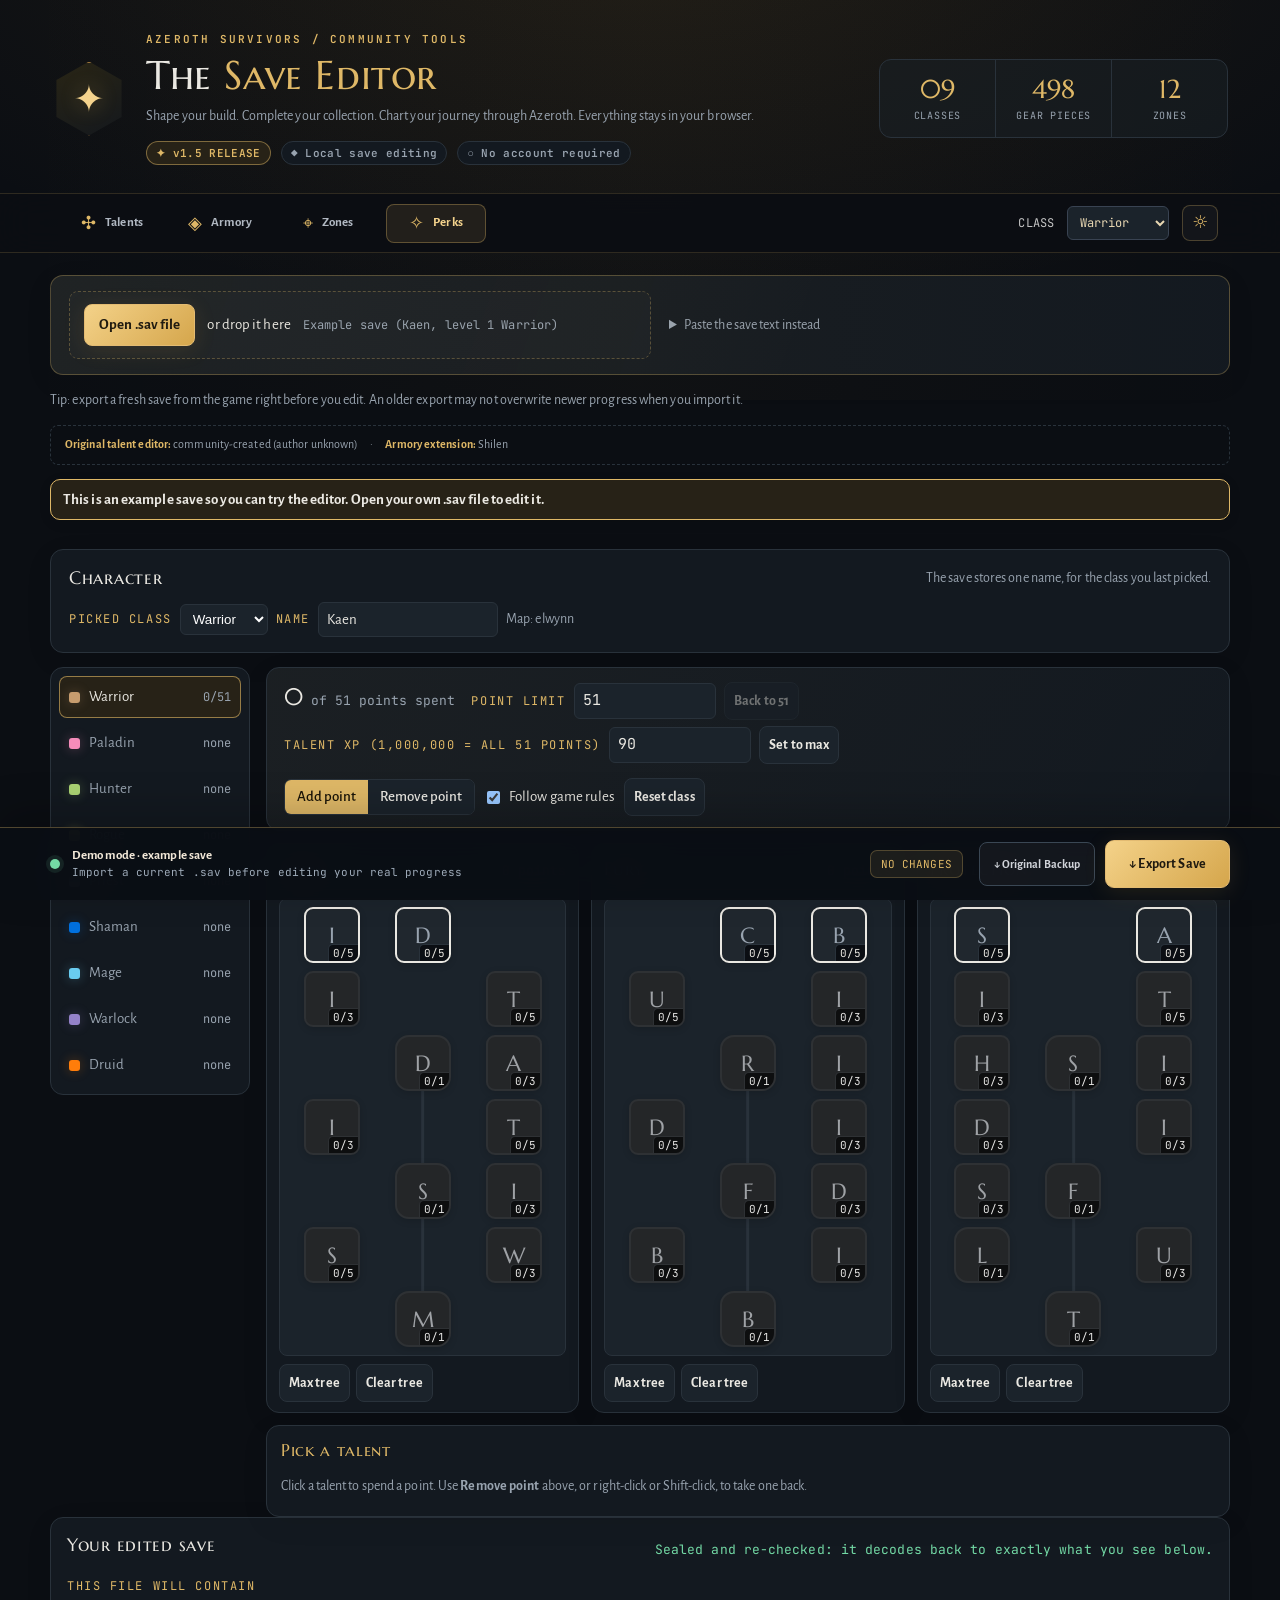
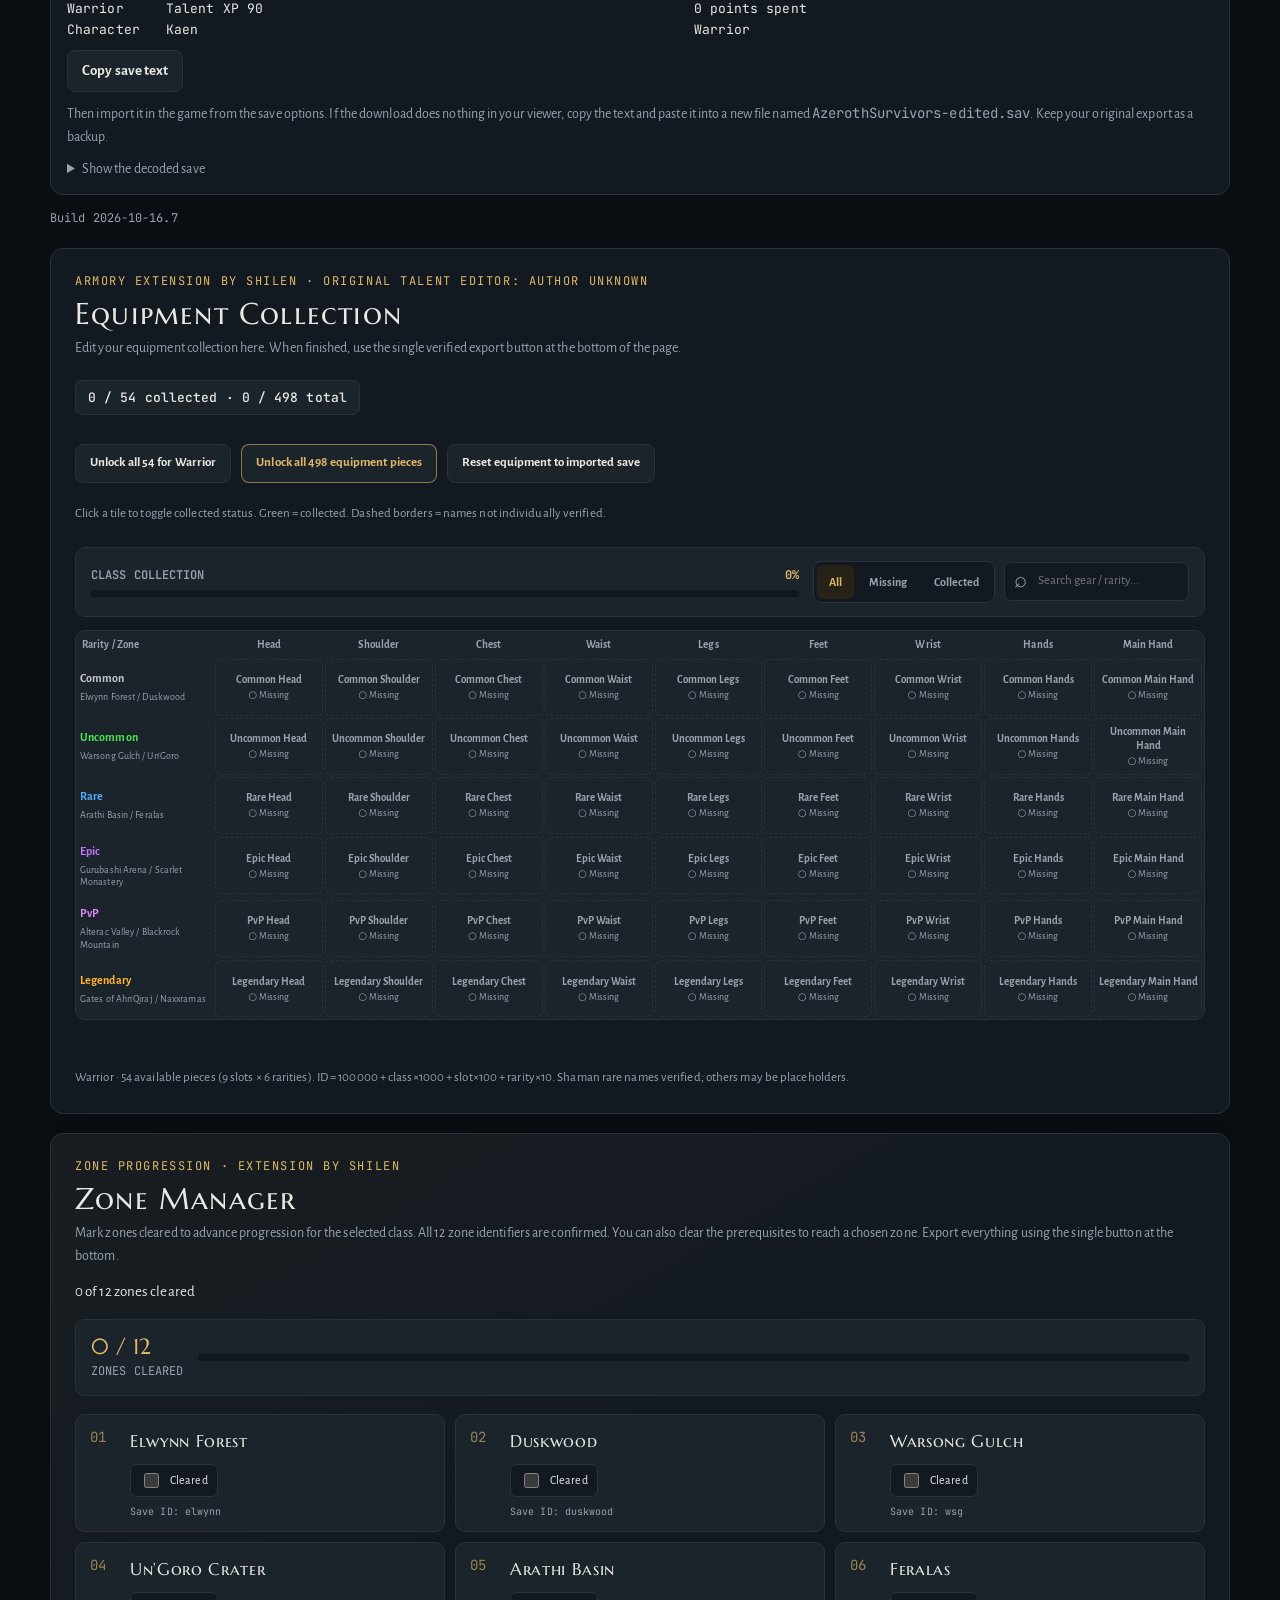
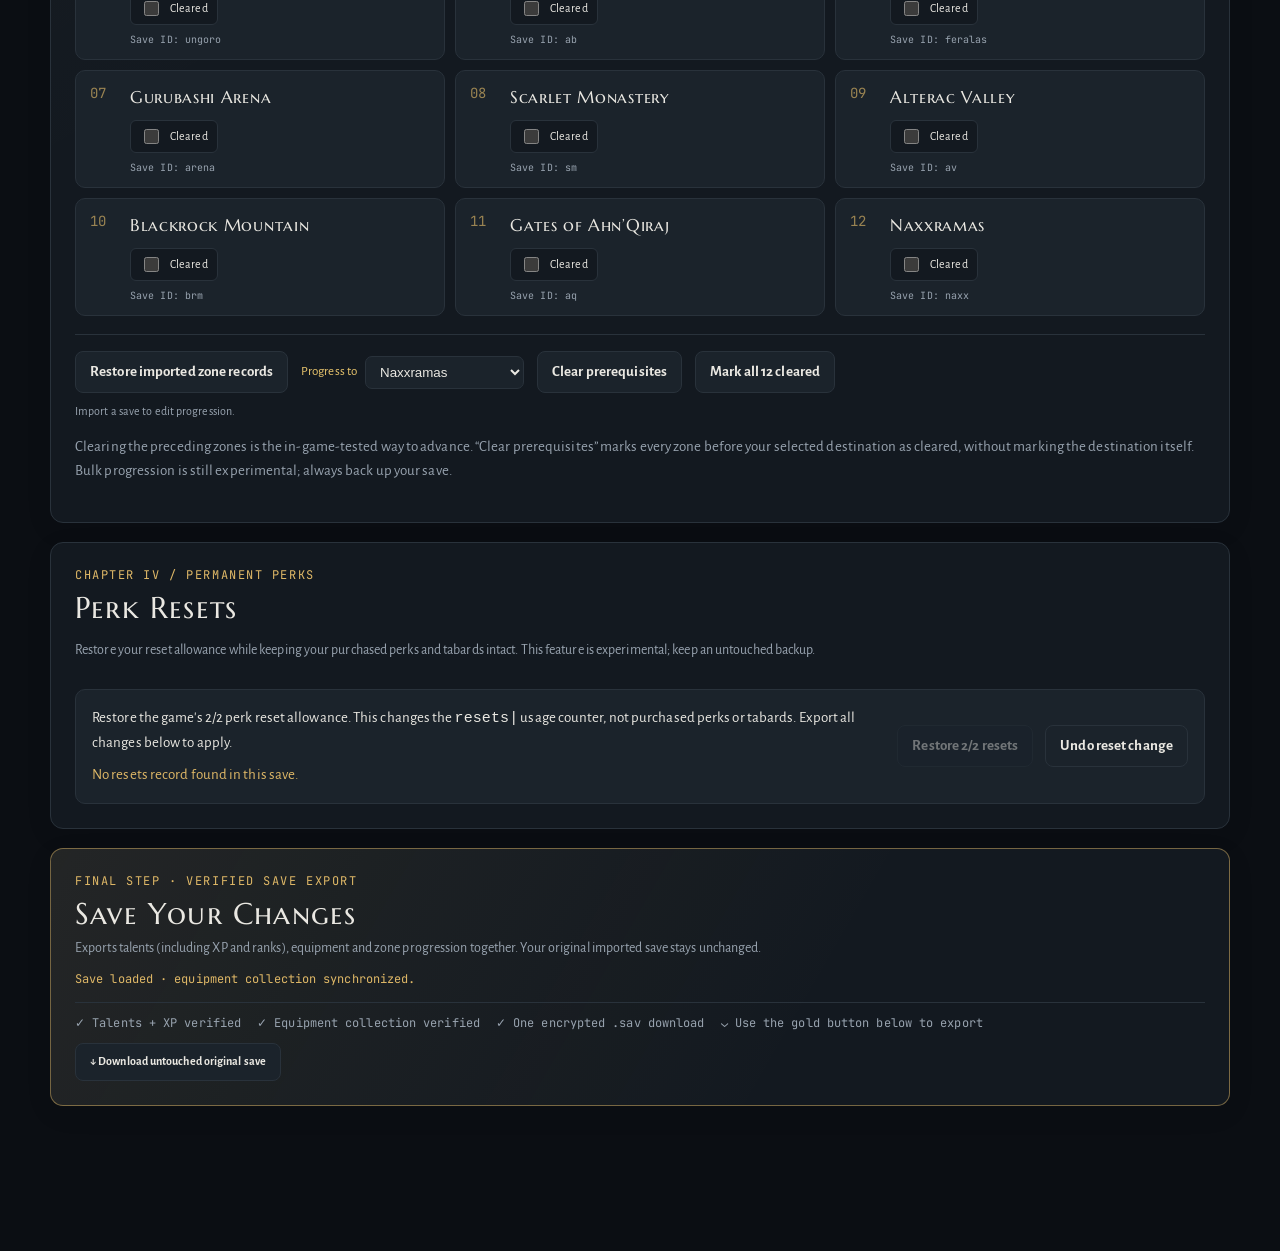
==== commit dc93320d: "Release v1.5: redesigned UI, sticky save export, navigation, change summary and armory filters" ====
--- a/index.html
+++ b/index.html
@@ -1,12 +1,12 @@
 
 <!DOCTYPE html>
-<html lang="en">
+<html lang="en" data-theme="dark">
 <head>
 <meta charset="utf-8">
 <meta name="viewport" content="width=device-width, initial-scale=1">
-<title>Azeroth Survivors | Save Editor — Talents, Armory & Zones</title>
-<meta name="description" content="Offline Azeroth Survivors save editor: visual talent trees and a 498-piece equipment collection armory. Armory extension by Shilen.">
-<meta name="theme-color" content="#14171c">
+<title>Azeroth Survivors Save Editor v1.5 | Shilen</title>
+<meta name="description" content="Azeroth Survivors Save Editor v1.5: edit talent trees, collect 498 equipment pieces, manage zone progress and perk resets. Runs locally in your browser.">
+<meta name="theme-color" content="#0d1118">
 <link rel="preconnect" href="https://fonts.googleapis.com">
 <link rel="stylesheet" href="https://fonts.googleapis.com/css2?family=Marcellus+SC&family=Alegreya+Sans:wght@400;500;700&family=JetBrains+Mono:wght@400;500&display=swap">
 <style>:root{--bg:#e9ebef;--panel:#f7f8fa;--panel2:#eceef2;--line:#cfd3db;--fg:#1b1e24;--mute:#5d6472;--accent:#8a5a0c;--accent-ink:#ffffff;--accent-soft:#f0e2c4;--good:#1f7a4a;--bad:#b3341f;--tile:#d9dce3;--display:"Marcellus SC","Trajan Pro",Georgia,serif;--body:"Alegreya Sans","Segoe UI",system-ui,sans-serif;--mono:"JetBrains Mono",ui-monospace,Consolas,monospace}@media (prefers-color-scheme:dark){:root:not([data-theme=light]){--bg:#0c0e11;--panel:#14171c;--panel2:#1a1e25;--line:#2b313b;--fg:#e8e4da;--mute:#8d94a1;--accent:#e0ac4a;--accent-ink:#1a1204;--accent-soft:#2b2312;--good:#6fcf97;--bad:#ff8a73;--tile:#222831;color-scheme:dark}}:root[data-theme=dark]{--bg:#0c0e11;--panel:#14171c;--panel2:#1a1e25;--line:#2b313b;--fg:#e8e4da;--mute:#8d94a1;--accent:#e0ac4a;--accent-ink:#1a1204;--accent-soft:#2b2312;--good:#6fcf97;--bad:#ff8a73;--tile:#222831;color-scheme:dark}*{box-sizing:border-box}body{background:var(--bg);color:var(--fg);font:16px/1.45 var(--body);padding-block:20px 48px;padding-left:max(16px,env(safe-area-inset-left,0px));padding-right:max(16px,env(safe-area-inset-right,0px))}.wrap{max-width:1180px;margin:0 auto;display:grid;gap:16px}h1,h2,h3{font-family:var(--display);font-weight:400;letter-spacing:.04em;margin:0;text-wrap:balance}h1{font-size:clamp(26px,4vw,38px);color:var(--accent)}h2{font-size:18px}.sub{color:var(--mute);margin:4px 0 0;max-width:62ch}button,input,textarea{font:inherit;color:inherit}button{cursor:pointer}:focus-visible{outline:2px solid var(--accent);outline-offset:2px}.btn{background:var(--panel2);border:1px solid var(--line);border-radius:6px;padding:7px 12px;font-weight:500}.btn:hover{border-color:var(--accent)}.btn.primary{background:var(--accent);color:var(--accent-ink);border-color:var(--accent)}.btn.small{padding:4px 9px;font-size:14px}.btn[disabled]{opacity:.45;cursor:not-allowed}.panel{background:var(--panel);border:1px solid var(--line);border-radius:10px}.head{display:flex;flex-wrap:wrap;gap:12px 20px;align-items:flex-end;justify-content:space-between}.tag{font:12px var(--mono);color:var(--mute);letter-spacing:.06em;text-transform:uppercase}.load{padding:14px 16px;display:flex;flex-wrap:wrap;gap:12px;align-items:center}.drop{flex:1 1 320px;min-width:0;border:1.5px dashed var(--line);border-radius:8px;padding:12px 14px;display:flex;gap:12px;align-items:center;flex-wrap:wrap}.drop.over{border-color:var(--accent);background:var(--accent-soft)}.drop b{font-weight:700}.file-name{font:13px var(--mono);color:var(--mute);overflow-wrap:anywhere}#msg{position:sticky;top:8px;z-index:10}.notice{padding:9px 12px;border-radius:8px;border:1px solid var(--line);background:var(--panel2);font-size:15px}.notice.warn{border-color:var(--accent);background:var(--accent-soft)}.notice.err{border-color:var(--bad);color:var(--bad)}details.paste summary{cursor:pointer;color:var(--mute);font-size:14px}textarea.mono{width:100%;min-height:90px;background:var(--panel2);border:1px solid var(--line);border-radius:8px;padding:8px;font:12px/1.4 var(--mono);resize:vertical}.editor{display:grid;grid-template-columns:200px minmax(0,1fr);gap:16px;align-items:start}.rail{padding:8px;display:grid;gap:4px;position:sticky;top:12px}.cls{display:flex;align-items:center;gap:9px;width:100%;text-align:left;background:0 0;border:1px solid transparent;border-radius:7px;padding:8px 9px}.cls:hover{background:var(--panel2)}.cls[aria-pressed=true]{background:var(--panel2);border-color:var(--accent)}.cls i{width:11px;height:11px;border-radius:3px;flex:none;background:var(--c)}.cls .n{flex:1;min-width:0}.cls .pts{font:12px var(--mono);color:var(--mute)}.cls.absent .n{color:var(--mute)}.main{display:grid;gap:12px;min-width:0}.bar{padding:12px 14px;display:flex;flex-wrap:wrap;gap:10px 18px;align-items:center;justify-content:space-between}.bar .l{display:flex;flex-wrap:wrap;gap:6px 16px;align-items:baseline}.spent{font:500 24px var(--display);letter-spacing:.03em}.spent small{font:13px var(--mono);color:var(--mute);letter-spacing:0}.xp{display:flex;gap:8px;align-items:center}.xp input[type=number]{width:9.5em;background:var(--panel2);border:1px solid var(--line);border-radius:6px;padding:6px 8px;font-family:var(--mono);font-variant-numeric:tabular-nums}.ctl{display:flex;flex-wrap:wrap;gap:8px;align-items:center}.seg{display:inline-flex;border:1px solid var(--line);border-radius:7px;overflow:hidden}.seg button{border:0;border-radius:0;background:var(--panel2);padding:6px 12px;font-weight:500}.seg button[aria-pressed=true]{background:var(--accent);color:var(--accent-ink)}label.chk{display:inline-flex;gap:6px;align-items:center;font-size:15px}.trees{display:grid;grid-template-columns:repeat(3,minmax(0,1fr));gap:12px}.tree{padding:12px 12px 10px;min-width:0}.tree header{display:flex;justify-content:space-between;align-items:baseline;gap:8px;margin-bottom:8px}.tree header .p{font:13px var(--mono);color:var(--mute)}.grid{position:relative;display:grid;grid-template-columns:repeat(3,1fr);grid-template-rows:repeat(7,minmax(64px,1fr));justify-items:center;align-items:center;background:var(--panel2);border:1px solid var(--line);border-radius:8px;padding:4px 6px}.grid svg{position:absolute;inset:0;width:100%;height:100%;pointer-events:none}.grid svg line{stroke:var(--line);stroke-width:3;vector-effect:non-scaling-stroke}.grid svg line.on{stroke:var(--good)}.t{position:relative;width:min(100%,56px);aspect-ratio:1;border-radius:9px;border:2px solid var(--line);background:var(--tile);padding:0;overflow:hidden;display:grid;place-items:center}.t img{width:100%;height:100%;display:block;object-fit:cover;opacity:.55}.t .ch{position:absolute;inset:0;display:grid;place-items:center;font:500 22px var(--display);color:var(--mute)}.t .rk{position:absolute;right:0;bottom:0;background:var(--bg);color:var(--fg);font:11px var(--mono);padding:1px 4px;border-top-left-radius:5px;border-top:1px solid var(--line);border-left:1px solid var(--line)}.t.open{border-color:var(--fg)}.t.open img{opacity:1}.t.part{border-color:var(--good)}.t.part img{opacity:1}.t.part .rk{color:var(--good)}.t.full{border-color:var(--accent)}.t.full img{opacity:1}.t.full .rk{color:var(--accent)}.t.lock{filter:saturate(.3)}.t.mile{border-radius:14px}.t.sel{outline:2px solid var(--accent);outline-offset:2px}.t:hover{transform:translateY(-1px)}.tree .acts{display:flex;gap:6px;margin-top:8px}.detail{padding:12px 14px;min-height:92px;display:grid;gap:2px}.detail h3{font-size:17px;color:var(--accent)}.detail .m{font:12px var(--mono);color:var(--mute)}.detail .need{color:var(--bad);font-size:14px}.detail p{margin:2px 0 0;max-width:80ch}.out{padding:14px 16px;display:grid;gap:10px}.out .row{display:flex;flex-wrap:wrap;gap:8px;align-items:center}.ver{font:13px var(--mono);color:var(--good)}.ver.bad{color:var(--bad)}.hint{color:var(--mute);font-size:14px;margin:0}pre.plain{margin:0;max-height:220px;overflow:auto;background:var(--panel2);border:1px solid var(--line);border-radius:8px;padding:10px;font:12px/1.5 var(--mono);white-space:pre}.empty{padding:28px 16px;text-align:center;color:var(--mute)}@media (max-width:900px){.editor{grid-template-columns:minmax(0,1fr)}.rail{position:static;grid-template-columns:repeat(3,minmax(0,1fr))}.trees{grid-template-columns:minmax(0,1fr)}.grid{max-width:420px;margin:0 auto}}@media (max-width:520px){.rail{grid-template-columns:repeat(2,minmax(0,1fr))}}@media (prefers-reduced-motion:reduce){.t:hover{transform:none}}.srow{display:grid;grid-template-columns:7em 1fr 1fr;gap:8px;font:13px var(--mono);padding:2px 0}.out input[type=text],.out select{background:var(--panel2);border:1px solid var(--line);border-radius:6px;padding:6px 8px}.out input[type=text]{width:12em}</style>
@@ -168,9 +168,10 @@
 $('am-export').onclick=()=>{if(!loaded())return status('Open a save first');try{
   const {result,count,classes}=mergeAndVerify(),sealed=G(result);
   if(h(sealed)!==result)throw Error('Encryption round-trip failed');
-  download(sealed,'AzerothSurvivors_Talents_Armory_Zones_v1.2.sav');
+  download(sealed,'AzerothSurvivors_Editor_v1.5.sav');
   status('✓ Verified export: '+classes+' talent records (XP + ranks preserved), '+count+'/498 equipment IDs.');
-}catch(err){status('Export blocked: '+err.message);console.error(err)}};
+  document.dispatchEvent(new CustomEvent('as15:export',{detail:{success:true}}));
+}catch(err){status('Export blocked: '+err.message);console.error(err);document.dispatchEvent(new CustomEvent('as15:export',{detail:{success:false,message:err.message}}));}};
 $('am-backup').onclick=()=>{if(!loaded())return status('Open a save first');download(window.__armoryImportedRaw||G(Y.plain),'AzerothSurvivors_UNTOUCHED_Backup.sav')};
 $('file').addEventListener('change',async e=>{let f=e.target.files?.[0];if(f)window.__armoryImportedRaw=await f.text();setTimeout(render,300);setTimeout(render,900)});
 $('usePaste').addEventListener('click',()=>{window.__armoryImportedRaw=$('paste').value.trim();setTimeout(render,300);setTimeout(render,900)});
@@ -192,6 +193,57 @@
 zcid.addEventListener('change',()=>{cid.value=zcid.value;render();});
 setInterval(syncSelectedClass,150);
 setTimeout(()=>{syncSelectedClass();render();renderZones();},600);
+
+// v1.5 read-only integration bridge. All modifications still use v1.4's
+// established talent serializer and one verified encrypted exporter.
+window.__AS_EDITOR_BRIDGE={
+  snapshot(){
+    if(!loaded())return null;
+    const original=Y.plain.split(/\r?\n/);
+    const serialized=e();
+    const live=serialized.split(/\r?\n/);
+    const sourceTal=talentRecords(original),nowTal=talentRecords(live);
+    const src=new Map(sourceTal.map(t=>[t.id,t.xp+'|'+t.ranks]));
+    const now=new Map(nowTal.map(t=>[t.id,t.xp+'|'+t.ranks]));
+    const editedTalentClasses=[...new Set([...src.keys(),...now.keys()])].filter(k=>src.get(k)!==now.get(k));
+    const sourceItems=parseItems(original);
+    const currentItems=equipmentDraft||parseItems(Y.lines);
+    const known=new Set(all());
+    const added=[...currentItems].filter(x=>known.has(x)&&!sourceItems.has(x));
+    const removed=[...sourceItems].filter(x=>known.has(x)&&!currentItems.has(x));
+    const changedZones=[];
+    const zoneFingerprint=[];
+    for(const [cls,st] of Object.entries(zoneDraft||{})){
+      const prior=zoneRecord(original,'beat',cls);
+      const a=[...st.beat].filter(k=>!prior.has(k)),r=[...prior].filter(k=>!st.beat.has(k));
+      if(a.length||r.length)changedZones.push({cls,name:classes[cls],added:a.length,removed:r.length});
+      zoneFingerprint.push([cls,[...st.beat].sort()]);
+    }
+    const sourcePick=original.find(l=>l.startsWith('pick|'))||'';
+    const nowPick=live.find(l=>l.startsWith('pick|'))||'';
+    const characterChanged=sourcePick!==nowPick;
+    const perksChanged=perkResetDraft!==null&&perkResetDraft!==originalResetRecord();
+    const areas=[
+      ...(editedTalentClasses.length?['Talents']:[]),
+      ...(added.length||removed.length?['Equipment']:[]),
+      ...(changedZones.length?['Zones']:[]),
+      ...(perksChanged?['Perks']:[]),
+      ...(characterChanged?['Character']:[])
+    ];
+    return {
+      demo:!!Y.example,
+      classId:String(Y.cur),className:classes[String(Y.cur)]||'Character',
+      name:document.getElementById('pickname')?.value||'',
+      areas,editedTalentClasses,added:added.length,removed:removed.length,
+      changedZones,perksChanged,characterChanged,
+      collected:[...all()].filter(id=>currentItems.has(id)).length,
+      classCollected:ids(String(Y.cur)).filter(id=>currentItems.has(id)).length,
+      classTotal:ids(String(Y.cur)).length,
+      fingerprint:JSON.stringify([serialized,[...currentItems].sort(),zoneFingerprint.sort((a,b)=>a[0].localeCompare(b[0])),perkResetDraft]),
+      importKey:Y.plain
+    };
+  }
+};
 })();
 </script>
 
@@ -246,5 +298,403 @@
   setTimeout(hideOldExports,600);
 })();
 </script>
+
+<style id="as15-design">
+/* v1.5 interface layer: no changes to the game save format. */
+html{scroll-behavior:smooth;scroll-padding-top:112px}
+body{margin:0;min-height:100vh;padding:0 0 126px!important;background:radial-gradient(ellipse 90% 550px at 50% -90px,rgba(156,113,37,.13),transparent 75%),var(--bg);font-family:var(--body);font-size:15px;letter-spacing:.006em}
+body:before{content:"";position:absolute;inset:0 0 auto;height:400px;background:linear-gradient(90deg,transparent,rgba(227,176,77,.028),transparent);pointer-events:none}
+:root[data-theme=dark]{--bg:#0b0e13;--panel:#131920;--panel2:#1b232b;--line:#29323b;--fg:#eae8e2;--mute:#98a3af;--accent:#dfb867;--accent-ink:#191307;--accent-soft:#272217;--good:#73d9a5;--bad:#ff937e;--tile:#20272e}
+:root[data-theme=light]{--bg:#f0eee8;--panel:#fcfaf6;--panel2:#f1eee6;--line:#d9d4c9;--fg:#292b2f;--mute:#646d74;--accent:#99712e;--accent-ink:#fff;--accent-soft:#f4ebd4;--good:#277a53;--bad:#b94131;--tile:#e5e1da;color-scheme:light}
+*{scrollbar-color:var(--line) transparent}
+::selection{background:rgba(223,184,103,.36);color:var(--fg)}
+button,select,input,textarea{transition:border-color .17s,background-color .17s,box-shadow .17s,color .17s,transform .17s}
+button:focus-visible,a:focus-visible,input:focus-visible,select:focus-visible{outline:2px solid var(--accent);outline-offset:3px}
+.btn{font-weight:700;letter-spacing:.007em;border-radius:8px;padding:9px 14px;min-height:38px}
+.btn.primary{background:linear-gradient(135deg,#f4d289,#d5a64c);color:#1f1a10;border-color:#e3bb72;box-shadow:0 4px 22px rgba(222,168,59,.12)}
+.btn.primary:hover{background:linear-gradient(135deg,#ffe1a0,#e6bc63);transform:translateY(-1px);box-shadow:0 5px 24px rgba(222,168,59,.24)}
+.btn[disabled],.btn.primary[disabled]{opacity:.42;box-shadow:none;transform:none;cursor:not-allowed}
+.panel{border:1px solid var(--line);border-radius:13px;box-shadow:0 7px 28px rgba(0,0,0,.07)}
+.tag{letter-spacing:.13em;color:var(--accent)}
+.hint,.am-note{line-height:1.6}
+#msg{position:relative;top:auto;z-index:2}
+#msg .notice{border-radius:10px;font-weight:600;box-shadow:0 3px 12px rgba(0,0,0,.1)}
+#as15-hero{position:relative;max-width:1240px;margin:0 auto;padding:32px 32px 28px;display:flex;align-items:center;justify-content:space-between;gap:24px}
+.as15-brand{display:flex;align-items:center;gap:20px;min-width:0}
+.as15-sigil{width:74px;height:74px;flex:none;display:grid;place-items:center;color:#f4d38d;background:linear-gradient(155deg,#292515,#14181d);border:1px solid #98733b;clip-path:polygon(50% 0,94% 25%,94% 75%,50% 100%,6% 75%,6% 25%);text-shadow:0 0 22px rgba(243,193,90,.32);font:38px Georgia,serif}
+.as15-eyebrow{font:600 11px/1.3 var(--mono);letter-spacing:.2em;color:var(--accent);text-transform:uppercase;margin:0 0 8px}
+.as15-hero-title{font:400 clamp(27px,3.1vw,42px)/1.08 var(--display);letter-spacing:.015em;color:var(--fg);margin:0}
+.as15-hero-title em{font-style:normal;color:var(--accent)}
+.as15-hero-sub{color:var(--mute);margin:9px 0 0;max-width:610px;font-size:14px;line-height:1.5}
+.as15-hero-meta{display:flex;align-items:center;gap:10px;margin-top:14px;flex-wrap:wrap}
+.as15-kicker{display:inline-flex;align-items:center;gap:7px;padding:4px 9px;border:1px solid var(--line);border-radius:30px;background:var(--panel);font:600 11px var(--mono);letter-spacing:.03em;color:var(--mute)}
+.as15-kicker.preview{border-color:rgba(223,184,103,.48);color:var(--accent);background:var(--accent-soft)}
+.as15-hero-stats{display:grid;grid-template-columns:repeat(3,1fr);gap:0;flex:none;border:1px solid var(--line);border-radius:12px;background:rgba(25,31,37,.58);overflow:hidden}
+.as15-stat{padding:15px 20px;text-align:center;min-width:95px}
+.as15-stat+.as15-stat{border-left:1px solid var(--line)}
+.as15-stat b{display:block;font:26px/1.1 var(--display);color:var(--accent)}
+.as15-stat span{display:block;margin-top:6px;color:var(--mute);font:10px var(--mono);text-transform:uppercase;letter-spacing:.08em}
+#as15-nav-shell{position:sticky;top:0;z-index:100;background:rgba(11,14,19,.91);border-block:1px solid rgba(226,184,101,.17);backdrop-filter:blur(18px);-webkit-backdrop-filter:blur(18px)}
+#as15-nav{max-width:1180px;margin:auto;display:flex;align-items:center;gap:8px;padding:9px 12px;min-height:58px}
+.as15-nav-link{position:relative;display:inline-flex;align-items:center;gap:9px;padding:9px 16px;min-width:100px;justify-content:center;border-radius:8px;border:1px solid transparent;text-decoration:none;color:#b1b8c2;font-weight:700;font-size:13px;white-space:nowrap}
+.as15-nav-link:hover{color:var(--fg);background:rgba(255,255,255,.06)}
+.as15-nav-link[aria-current=page]{border-color:rgba(223,184,103,.32);background:rgba(223,184,103,.11);color:#f4d38d}
+.as15-nav-glyph{color:#dfb867;font:18px/1 Georgia,serif}
+.as15-nav-right{margin-left:auto;display:flex;align-items:center;gap:13px;white-space:nowrap}
+.as15-current-class{font:12px var(--mono);color:#c5c5c5}
+.as15-current-class select{margin-left:6px;background:#1b232b;border:1px solid #394352;border-radius:6px;color:#e8d7b2;padding:7px 23px 7px 8px;font:12px var(--mono);max-width:115px;cursor:pointer}
+#as15-theme{width:36px;height:36px;display:grid;place-items:center;border:1px solid rgba(223,184,103,.28);border-radius:8px;background:rgba(255,255,255,.035);color:var(--accent);cursor:pointer;font-size:18px}
+#as15-theme:hover{background:rgba(223,184,103,.11)}
+.wrap{max-width:1180px;margin:22px auto 0;gap:14px}
+.wrap>.head{display:none}
+.wrap>.load{padding:15px 18px;gap:18px;align-items:center;border-color:rgba(223,184,103,.3);background:linear-gradient(110deg,rgba(223,184,103,.06),transparent 65%),var(--panel)}
+.wrap .drop{border-radius:9px;border-color:rgba(223,184,103,.3);background:rgba(255,255,255,.018)}
+.wrap .drop.over{border-color:var(--accent);background:var(--accent-soft)}
+.wrap .drop .file-name{font-size:12px}
+.editor-credits{font-size:12px!important;border-style:dashed!important;background:transparent!important;color:var(--mute)!important}
+.editor-credits strong{color:var(--accent)!important}
+#char{padding:15px 18px}
+#app .rail{top:74px;box-shadow:none}
+#app .cls{border-radius:8px;min-height:42px}
+#app .cls[aria-pressed=true]{border-color:rgba(223,184,103,.6);background:var(--accent-soft)}
+#app .cls i{border-radius:3px;box-shadow:0 0 12px color-mix(in srgb,var(--c),transparent 70%)}
+#app .bar{padding:14px 17px;gap:14px;background:linear-gradient(120deg,rgba(223,184,103,.04),transparent),var(--panel)}
+#app .tree{border-color:var(--line);background:var(--panel)}
+#app .tree header{padding-bottom:7px;border-bottom:1px solid var(--line)}
+#app .t{box-shadow:0 2px 7px rgba(0,0,0,.15)}
+#app .t.full{box-shadow:0 0 0 1px rgba(223,184,103,.22),0 0 13px rgba(223,184,103,.11)}
+#armory-merge,#zone-manager,#as15-perks,#final-export-panel{max-width:1180px!important;width:calc(100% - 32px)!important;padding:24px!important;margin:19px auto!important}
+#armory-merge>div:first-child,#zone-manager>.tag,#as15-perks>.as15-section-top{position:relative}
+#armory-merge h2,#zone-manager h2,#as15-perks h2,#final-export-panel h2{font:400 clamp(23px,2.7vw,30px) var(--display);color:var(--fg);margin:6px 0 5px}
+#zone-manager .am-row>label:first-child,#armory-merge>.am-row>label:first-child{display:none}
+#armory-merge>.am-row{margin-block:8px}
+#armory-merge .am-note,#zone-manager .am-note{color:var(--mute)}
+#armory-merge #am-count{font:500 13px var(--mono);color:var(--fg);background:var(--panel2);border:1px solid var(--line);padding:8px 12px;border-radius:7px}
+#am-class-all,#am-all,#am-reset{font-size:13px}
+#am-all{background:var(--panel2);border-color:rgba(223,184,103,.58);color:var(--accent);box-shadow:none}
+#am-all:hover{background:var(--accent-soft);color:var(--accent)}
+#as15-armory-toolbar{display:flex;gap:14px;align-items:center;flex-wrap:wrap;background:var(--panel2);border:1px solid var(--line);border-radius:10px;padding:13px 15px;margin:9px 0 0}
+.as15-eq-progress{flex:1 1 150px;min-width:130px}
+.as15-eq-progress-head{display:flex;align-items:center;justify-content:space-between;gap:10px;font:600 12px var(--mono);color:var(--mute);margin-bottom:7px}
+.as15-eq-progress-head b{color:var(--accent)}
+.as15-progress-track{height:7px;width:100%;border-radius:100px;background:rgba(0,0,0,.35);overflow:hidden}
+.as15-progress-fill{display:block;background:linear-gradient(90deg,#9d7339,#f0cc7b);border-radius:inherit;height:100%;width:0%;transition:width .3s ease}
+.as15-eq-controls{display:flex;flex-wrap:wrap;align-items:center;gap:9px}
+.as15-segments{display:flex;gap:3px;padding:3px;background:var(--panel);border:1px solid var(--line);border-radius:8px}
+.as15-filter{padding:8px 12px;min-height:34px;border:0;border-radius:6px;color:var(--mute);background:transparent;font:700 12px var(--body);cursor:pointer}
+.as15-filter[aria-pressed=true]{background:var(--accent-soft);color:var(--accent)}
+.as15-filter:not([aria-pressed=true]):hover{background:var(--panel2);color:var(--fg)}
+#as15-equipment-search{width:185px;max-width:100%;padding:9px 11px 9px 33px;border-radius:7px;border:1px solid var(--line);background:var(--panel);color:var(--fg);font-size:13px}
+.as15-search-wrap{position:relative;display:flex;align-items:center}
+.as15-search-wrap:before{content:'⌕';position:absolute;left:10px;top:0;font-size:22px;line-height:36px;color:var(--mute);pointer-events:none}
+#as15-filter-label{font:11px var(--mono);color:var(--mute);margin-top:6px;min-height:16px}
+#as15-focused-grid{display:none;grid-template-columns:repeat(4,minmax(0,1fr));gap:10px;margin-top:12px}
+#as15-focused-grid[data-active=true]{display:grid}
+#as15-focused-grid .as15-item-card{min-width:0;text-align:left;display:flex;flex-direction:column;gap:5px;border:1px solid var(--line);background:var(--panel2);border-radius:9px;padding:12px;cursor:pointer;color:var(--fg);transition:border-color .15s,transform .15s}
+#as15-focused-grid .as15-item-card:hover{border-color:var(--accent);transform:translateY(-1px)}
+#as15-focused-grid .as15-item-card .as15-item-top{display:flex;justify-content:space-between;gap:6px;align-items:center;font:10px var(--mono);color:var(--mute)}
+#as15-focused-grid .as15-item-card .as15-item-name{font-size:14px;font-weight:700;line-height:1.3;overflow-wrap:anywhere}
+#as15-focused-grid .as15-item-card .as15-item-status{font:11px var(--mono);color:var(--mute);margin-top:4px}
+#as15-focused-grid .as15-item-card.collected{border-color:rgba(115,217,165,.34)}
+#as15-focused-grid .as15-item-card.collected .as15-item-status{color:var(--good)}
+#as15-focused-grid .as15-item-empty{grid-column:1/-1;border:1px dashed var(--line);padding:28px 15px;border-radius:10px;text-align:center;color:var(--mute)}
+#armory-merge .am-matrix{border-radius:10px;border:1px solid var(--line);background:var(--panel2)}
+#armory-merge .am-matrix table{border-collapse:separate;border-spacing:2px}
+#armory-merge .am-gear{transition:border-color .18s,background .18s,box-shadow .18s}
+#armory-merge .am-gear.on{box-shadow:inset 0 0 0 1px rgba(115,217,165,.17)}
+#zone-manager{background:linear-gradient(150deg,rgba(223,184,103,.025),transparent 40%),var(--panel)}
+#as15-zone-overview{display:flex;align-items:center;gap:15px;margin:16px 0 8px;padding:13px 15px;border:1px solid var(--line);border-radius:9px;background:var(--panel2)}
+#as15-zone-overview .as15-zone-track{flex:1}
+#as15-zone-overview strong{color:var(--accent);font:22px var(--display)}
+#as15-zone-overview small{color:var(--mute);font:12px var(--mono)}
+#zone-manager .zm-grid{display:grid;grid-template-columns:repeat(3,minmax(0,1fr));gap:10px;margin:18px 0!important;counter-reset:as15zones}
+#zone-manager .zm-card{counter-increment:as15zones;position:relative;background:var(--panel2);border:1px solid var(--line);min-height:118px;display:flex;flex-direction:column;padding:16px 15px 13px 54px!important;border-radius:10px;transition:background .2s,border-color .2s,transform .2s}
+#zone-manager .zm-card:before{content:counter(as15zones,decimal-leading-zero);position:absolute;top:13px;left:14px;font:14px var(--mono);color:var(--accent);opacity:.65}
+#zone-manager .zm-card h3{font-size:17px!important;line-height:1.25!important;margin:0 0 11px!important}
+#zone-manager .zm-card .zm-controls{margin-top:auto}
+#zone-manager .zm-card label{display:inline-flex;border:1px solid var(--line);background:var(--panel);padding:5px 9px;border-radius:6px;font-size:12px;line-height:1.3;gap:8px}
+#zone-manager .zm-card input[type=checkbox]{accent-color:var(--good);width:15px;height:15px}
+#zone-manager .zm-card small{font:10px var(--mono);color:var(--mute);margin-top:8px}
+#zone-manager .zm-card:has(input:checked){border-color:rgba(115,217,165,.48);background:linear-gradient(130deg,rgba(115,217,165,.045),transparent),var(--panel2)}
+#zone-manager .zm-card:has(input:checked):before{color:var(--good);opacity:1}
+#zone-manager .zm-card:has(input:checked) label{border-color:rgba(115,217,165,.27);color:var(--good)}
+#zone-manager .zm-actions{display:flex;flex-wrap:wrap;align-items:center;gap:10px 13px}
+#zone-manager .zm-actions #zm-status{width:100%;color:var(--mute);font-size:12px}
+#as15-perks{display:grid;gap:14px}
+#as15-perks .as15-perks-description{font-size:14px;color:var(--mute);max-width:750px}
+#as15-perks #am-perk-reset-tools{display:flex!important;margin:0!important;padding:16px!important;gap:12px!important;border:1px solid var(--line)!important;border-radius:10px;background:var(--panel2)}
+#as15-perks #am-perk-reset-tools>div:first-child{flex:1 1 300px!important}
+#as15-perks #am-perk-reset-tools>div:first-child>strong{display:none}
+#as15-perks #am-reset-remaining{display:block;margin-top:8px;color:var(--accent)}
+#as15-perks #am-perk-reset-tools p{margin:0!important}
+#final-export-panel{border-color:rgba(223,184,103,.48);background:linear-gradient(120deg,rgba(223,184,103,.08),transparent 65%),var(--panel)}
+#final-export-actions .am-row{margin-top:12px;align-items:center}
+#final-export-panel .as15-footer-explain{border-top:1px solid var(--line);padding-top:12px;margin-top:15px;display:flex;gap:16px;flex-wrap:wrap;color:var(--mute);font:12px var(--mono)}
+#final-export-panel #am-status{color:var(--accent)!important;font:12px var(--mono)!important}
+#as15-dock{position:fixed;bottom:0;left:0;right:0;z-index:150;background:rgba(10,14,20,.96);border-top:1px solid rgba(223,184,103,.33);box-shadow:0 -14px 40px rgba(0,0,0,.22);backdrop-filter:blur(22px);-webkit-backdrop-filter:blur(22px);padding:12px max(16px,env(safe-area-inset-right)) calc(12px + env(safe-area-inset-bottom)) max(16px,env(safe-area-inset-left))}
+.as15-dock-inner{max-width:1180px;margin:auto;display:flex;align-items:center;gap:16px}
+.as15-dock-status{display:flex;align-items:center;min-width:0;gap:12px;flex:1}
+.as15-dock-dot{width:10px;height:10px;border-radius:50%;flex:none;background:#aa8a53;box-shadow:0 0 0 4px rgba(170,138,83,.1)}
+.as15-dock-dot[data-tone=ready]{background:var(--good);box-shadow:0 0 0 4px rgba(115,217,165,.1)}
+.as15-dock-dot[data-tone=dirty]{background:#f4bc67;box-shadow:0 0 0 4px rgba(244,188,103,.1)}
+.as15-dock-dot[data-tone=done]{background:var(--good)}
+.as15-dock-head{display:block;font:700 13px var(--body);color:#f2e8d8}
+.as15-dock-sub{display:block;max-width:440px;font:11px/1.5 var(--mono);color:#9eabb9;overflow:hidden;text-overflow:ellipsis;white-space:nowrap}
+.as15-dock-dirty-count{display:inline-flex;align-items:center;white-space:nowrap;border:1px solid rgba(223,184,103,.28);color:#dfb867;background:rgba(223,184,103,.09);padding:6px 10px;border-radius:7px;font:11px var(--mono)}
+.as15-dock-actions{display:flex;align-items:center;gap:10px;margin-left:auto}
+#as15-dock #am-export{font-size:14px;line-height:1.15;letter-spacing:.01em;min-height:48px;padding:12px 23px;border-radius:9px;white-space:nowrap}
+#as15-dock #am-backup{font-size:12px;line-height:1.2;min-height:44px;white-space:nowrap;border-color:#3a4754;color:#d1d4da;background:rgba(255,255,255,.04)}
+#as15-dock #am-backup:hover{color:var(--accent);border-color:var(--accent)}
+#as15-toast{position:fixed;z-index:200;right:22px;bottom:118px;max-width:min(450px,calc(100vw - 36px));padding:14px 18px;background:#1b2b28;border:1px solid rgba(115,217,165,.45);border-radius:12px;color:#daf3df;box-shadow:0 12px 40px rgba(0,0,0,.35);font:13px/1.5 var(--body);opacity:0;transform:translateY(13px);pointer-events:none;transition:opacity .22s,transform .22s}
+#as15-toast.visible{opacity:1;transform:translateY(0)}
+#as15-toast[data-kind=error]{background:#322323;border-color:rgba(255,147,126,.55);color:#ffd6cd}
+#as15-modal{padding:0;max-width:min(470px,calc(100vw - 30px));background:var(--panel);color:var(--fg);border:1px solid rgba(223,184,103,.46);border-radius:15px;box-shadow:0 25px 90px rgba(0,0,0,.5)}
+#as15-modal::backdrop{background:rgba(0,0,0,.7);backdrop-filter:blur(5px)}
+.as15-modal-content{padding:26px}
+.as15-modal-content h2{color:var(--accent);font:26px var(--display);margin:0 0 9px}
+.as15-modal-content p{color:var(--mute);margin:0 0 24px;line-height:1.6}
+.as15-modal-actions{display:flex;justify-content:flex-end;gap:10px;flex-wrap:wrap}
+.as15-anchor{height:1px;scroll-margin-top:96px}
+body:not([data-as15-ready]) #as15-dock{visibility:hidden}
+@media (max-width:1100px){#as15-hero{padding:27px 20px} .as15-hero-stats .as15-stat{padding:13px 14px;min-width:80px}#as15-focused-grid{grid-template-columns:repeat(3,minmax(0,1fr))}}
+@media (max-width:850px){#as15-hero{align-items:flex-start}.as15-hero-stats{display:none}#as15-nav{overflow-x:auto} .as15-nav-link{min-width:0} .as15-nav-right{position:sticky;right:0;background:inherit}#as15-focused-grid{grid-template-columns:repeat(2,minmax(0,1fr))}#zone-manager .zm-grid{grid-template-columns:repeat(2,minmax(0,1fr))}#as15-dock #am-export{padding:12px 16px}.as15-dock-dirty-count{display:none}}
+@media(max-width:620px){
+  body{padding-bottom:132px!important}
+  #as15-hero{padding:24px 16px 22px}
+  .as15-brand{gap:12px}.as15-sigil{width:51px;height:57px;font-size:28px}
+  .as15-hero-title{font-size:28px}.as15-hero-sub{font-size:12px}
+  #as15-nav{gap:2px;padding:8px 9px;min-height:53px}
+  .as15-nav-link{gap:5px;padding:7px 9px;font-size:11px}
+  .as15-nav-glyph{font-size:15px}
+  .as15-nav-right{gap:4px}
+  .as15-current-class{display:none}
+  #armory-merge>.am-row>label:first-child,#zone-manager .am-row>label:first-child{display:inline-flex;align-items:center;gap:8px;color:var(--accent);font-size:12px;margin-bottom:4px}
+  #armory-merge>.am-row>label:first-child select,#zone-manager .am-row>label:first-child select{font-size:12px;max-width:200px}
+  #as15-theme{height:31px;width:31px}
+  .wrap{width:calc(100% - 20px);margin-top:12px}
+  #armory-merge,#zone-manager,#as15-perks,#final-export-panel{width:calc(100% - 20px)!important;padding:17px!important;margin:12px auto!important}
+  #as15-armory-toolbar{padding:12px} .as15-eq-controls{width:100%} .as15-search-wrap{flex:1}#as15-equipment-search{width:100%}
+  #zone-manager .zm-grid{grid-template-columns:1fr;gap:9px}
+  #zone-manager .zm-card{min-height:90px;padding:12px 12px 12px 54px!important}
+  #zone-manager .zm-card:before{top:12px}
+  .as15-dock-inner{gap:8px}
+  .as15-dock-status{gap:8px}
+  .as15-dock-head{font-size:11px}
+  .as15-dock-sub{font-size:10px;max-width:125px}
+  #as15-dock #am-export{min-height:45px;padding:10px 12px;font-size:12px}
+  #as15-dock #am-backup{display:none}
+  #as15-toast{bottom:98px;right:12px}
+}
+@media(max-width:410px){.as15-nav-link{padding:7px 7px;font-size:10px}.as15-hero-title{font-size:25px}.as15-sigil{display:none}.as15-dock-sub{max-width:100px}#as15-focused-grid{grid-template-columns:1fr}}
+@media(prefers-reduced-motion:reduce){html{scroll-behavior:auto}*,*:before,*:after{transition-duration:.01ms!important;animation-duration:.01ms!important}}
+</style>
+
+
+<script id="as15-ui">
+(()=>{'use strict';
+const $=id=>document.getElementById(id);
+const bridge=window.__AS_EDITOR_BRIDGE;
+if(!bridge){console.error('v1.5 UI: save bridge unavailable');return;}
+
+// Premium masthead and in-page navigation; core editor DOM is not cloned or rewritten.
+const hero=document.createElement('header');hero.id='as15-hero';
+hero.innerHTML=`<div class="as15-brand"><div class="as15-sigil" aria-hidden="true">✦</div><div><div class="as15-eyebrow">AZEROTH SURVIVORS <span aria-hidden="true">/</span> COMMUNITY TOOLS</div><h1 class="as15-hero-title">The <em>Save Editor</em></h1><p class="as15-hero-sub">Shape your build. Complete your collection. Chart your journey through Azeroth. Everything stays in your browser.</p><div class="as15-hero-meta"><span class="as15-kicker preview">✦ v1.5 RELEASE</span><span class="as15-kicker">◆ Local save editing</span><span class="as15-kicker">○ No account required</span></div></div></div><div class="as15-hero-stats" aria-label="Editor coverage"><div class="as15-stat"><b>09</b><span>Classes</span></div><div class="as15-stat"><b>498</b><span>Gear pieces</span></div><div class="as15-stat"><b>12</b><span>Zones</span></div></div>`;
+document.body.insertBefore(hero,document.body.firstChild);
+const navShell=document.createElement('div');navShell.id='as15-nav-shell';
+navShell.innerHTML=`<nav id="as15-nav" aria-label="Editor sections"><a class="as15-nav-link" href="#section-talents" data-part="talents" aria-current="page"><span class="as15-nav-glyph">✣</span>Talents</a><a class="as15-nav-link" href="#armory-merge" data-part="armory"><span class="as15-nav-glyph">◈</span>Armory</a><a class="as15-nav-link" href="#zone-manager" data-part="zones"><span class="as15-nav-glyph">⌖</span>Zones</a><a class="as15-nav-link" href="#as15-perks" data-part="perks"><span class="as15-nav-glyph">✧</span>Perks</a><div class="as15-nav-right"><label class="as15-current-class" for="as15-class-select">CLASS <select id="as15-class-select" aria-label="Editing class"></select></label><button type="button" id="as15-theme" title="Switch color theme" aria-label="Switch light or dark theme">☼</button></div></nav>`;
+document.body.insertBefore(navShell,document.querySelector('.wrap'));
+const classSelect=$('as15-class-select');
+for(const [value,label] of [['1','Warrior'],['2','Paladin'],['3','Hunter'],['4','Rogue'],['5','Priest'],['7','Shaman'],['8','Mage'],['9','Warlock'],['11','Druid']])classSelect.add(new Option(label,value));
+classSelect.addEventListener('change',()=>{
+  const original=document.querySelector('#app .cls[data-cls="'+classSelect.value+'"]');
+  if(original)original.click();
+});
+const anchor=document.createElement('div');anchor.id='section-talents';anchor.className='as15-anchor';anchor.setAttribute('aria-hidden','true');
+$('char').parentNode.insertBefore(anchor,$('char'));
+
+// Sections: move the *existing* perk controls, retaining original listeners.
+const perks=document.createElement('section');perks.id='as15-perks';perks.className='panel';
+perks.innerHTML=`<div class="as15-section-top"><div class="tag">CHAPTER IV / PERMANENT PERKS</div><h2>Perk Resets</h2><p class="as15-perks-description">Restore your reset allowance while keeping your purchased perks and tabards intact. This feature is experimental; keep an untouched backup.</p></div>`;
+document.body.insertBefore(perks,$('final-export-panel'));
+const perkControls=$('am-perk-reset-tools');if(perkControls)perks.appendChild(perkControls);
+
+// Filter toolbar: original table remains authoritative. Focused cards trigger
+// existing gear buttons, so they use the exact same editing logic and IDs.
+const toolbar=document.createElement('div');toolbar.id='as15-armory-toolbar';
+toolbar.innerHTML=`<div class="as15-eq-progress"><div class="as15-eq-progress-head"><span>CLASS COLLECTION</span><b id="as15-eq-pct">0%</b></div><div class="as15-progress-track" role="progressbar" aria-label="Class equipment collected" aria-valuemin="0" aria-valuemax="100" aria-valuenow="0" id="as15-eq-track"><span class="as15-progress-fill" id="as15-eq-fill"></span></div></div><div class="as15-eq-controls"><div class="as15-segments" role="group" aria-label="Equipment filter"><button class="as15-filter" data-filter="all" aria-pressed="true" type="button">All</button><button class="as15-filter" data-filter="missing" aria-pressed="false" type="button">Missing</button><button class="as15-filter" data-filter="collected" aria-pressed="false" type="button">Collected</button></div><label class="as15-search-wrap"><span class="sr-only" style="position:absolute;width:1px;height:1px;overflow:hidden;clip-path:inset(50%)">Search equipment</span><input id="as15-equipment-search" type="search" placeholder="Search gear / rarity..." autocomplete="off" aria-label="Search equipment"></label></div>`;
+const matrix=$('am-matrix');matrix.parentNode.insertBefore(toolbar,matrix);
+const grid=document.createElement('div');grid.id='as15-focused-grid';grid.setAttribute('aria-label','Filtered equipment');matrix.after(grid);
+const filterLabel=document.createElement('div');filterLabel.id='as15-filter-label';grid.before(filterLabel);
+let filterMode='all',filterQuery='';
+function renderEquipmentFilter(){
+  const cards=[...matrix.querySelectorAll('.am-gear[data-id]')];
+  if(!cards.length)return;
+  const focused=filterMode!=='all'||!!filterQuery;
+  matrix.style.display=focused?'none':'';
+  grid.dataset.active=String(focused);
+  const visible=cards.filter(b=>{
+    const isCollected=b.classList.contains('on');
+    if(filterMode==='missing'&&isCollected)return false;
+    if(filterMode==='collected'&&!isCollected)return false;
+    const row=b.closest('tr'),slotIndex=[...b.closest('td').parentNode.children].indexOf(b.closest('td'));
+    const header=matrix.querySelectorAll('thead th')[slotIndex]?.textContent||'';
+    const rarity=row?.querySelector('.am-rarity')?.textContent||'';
+    const searchable=[b.textContent,header,rarity].join(' ').toLowerCase();
+    return !filterQuery||searchable.includes(filterQuery);
+  });
+  filterLabel.textContent=focused?`${visible.length} matching equipment piece${visible.length===1?'':'s'} · ${$('am-class').selectedOptions[0]?.textContent.split(' (')[0]||''}`:'';
+  if(!focused){grid.replaceChildren();return;}
+  const frag=document.createDocumentFragment();
+  for(const b of visible){
+    const td=b.closest('td'),row=b.closest('tr'),slotIndex=[...row.children].indexOf(td);
+    const slot=matrix.querySelectorAll('thead th')[slotIndex]?.textContent?.trim()||'Gear';
+    const rarity=row.querySelector('.am-rarity')?.firstChild?.textContent?.trim()||'Equipment';
+    const collected=b.classList.contains('on');
+    const card=document.createElement('button');card.type='button';card.className='as15-item-card'+(collected?' collected':'');
+    card.dataset.gearId=b.dataset.id;
+    card.disabled=b.disabled;
+    const top=document.createElement('span');top.className='as15-item-top';top.textContent=rarity.toUpperCase()+'  ·  '+slot.toUpperCase();
+    const title=document.createElement('span');title.className='as15-item-name';title.textContent=b.querySelector('strong')?.textContent||b.textContent;
+    const status=document.createElement('span');status.className='as15-item-status';status.textContent=collected?'✓ Collected · Click to remove':'+ Missing · Click to collect';
+    card.append(top,title,status);
+    card.addEventListener('click',()=>{const current=[...matrix.querySelectorAll('.am-gear[data-id]')].find(x=>x.dataset.id===card.dataset.gearId);current?.click()});
+    frag.append(card);
+  }
+  if(!visible.length){const empty=document.createElement('div');empty.className='as15-item-empty';empty.textContent='No matching gear found. Try a different filter or search.';frag.append(empty);}
+  grid.replaceChildren(frag);
+}
+let filterScheduled=false;
+function scheduleGearFilter(){if(filterScheduled)return;filterScheduled=true;requestAnimationFrame(()=>{filterScheduled=false;renderEquipmentFilter()})}
+new MutationObserver(scheduleGearFilter).observe(matrix,{childList:true});
+toolbar.querySelectorAll('[data-filter]').forEach(b=>b.addEventListener('click',()=>{
+  filterMode=b.dataset.filter;
+  toolbar.querySelectorAll('[data-filter]').forEach(x=>x.setAttribute('aria-pressed',String(x===b)));
+  scheduleGearFilter();
+}));
+$('as15-equipment-search').addEventListener('input',e=>{filterQuery=e.target.value.toLowerCase().trim();scheduleGearFilter()});
+
+// The source export button is MOVED, not duplicated; its verified exporter
+// remains the only code path that creates a new .sav file.
+const dock=document.createElement('footer');dock.id='as15-dock';dock.setAttribute('aria-label','Save export actions');
+dock.innerHTML=`<div class="as15-dock-inner"><div class="as15-dock-status"><span class="as15-dock-dot" id="as15-status-dot" data-tone="ready" aria-hidden="true"></span><span style="min-width:0"><span class="as15-dock-head" id="as15-dock-title">Example save loaded</span><span class="as15-dock-sub" id="as15-dock-sub">Import your own .sav file to begin</span></span></div><span class="as15-dock-dirty-count" id="as15-dirty-chip">NO CHANGES</span><div class="as15-dock-actions" id="as15-dock-actions"></div></div>`;
+document.body.append(dock);
+const dockActions=$('as15-dock-actions'),exportBtn=$('am-export'),backupBtn=$('am-backup');
+exportBtn.textContent='↓ Export Save';exportBtn.title='Download a .sav containing all your changes (Ctrl/⌘ + S)';
+backupBtn.textContent='↓ Original Backup';backupBtn.title='Download untouched original save';
+dockActions.append(backupBtn,exportBtn);
+const originalExportArea=$('final-export-actions');
+if(originalExportArea){originalExportArea.insertAdjacentHTML('beforeend','<div class="as15-footer-explain"><span>✓ Talents + XP verified</span><span>✓ Equipment collection verified</span><span>✓ One encrypted .sav download</span><span>⌄ Use the gold button below to export</span></div>')}
+// On narrow screens backup remains available at the main export panel too.
+const backupMini=document.createElement('button');backupMini.type='button';backupMini.className='btn';backupMini.id='as15-backup-mobile';backupMini.textContent='↓ Download untouched original save';backupMini.style.cssText='margin-top:12px;font-size:12px';
+backupMini.addEventListener('click',()=>backupBtn.click());originalExportArea?.append(backupMini);
+
+const zoneOverview=document.createElement('div');zoneOverview.id='as15-zone-overview';
+zoneOverview.innerHTML=`<div><strong id="as15-zone-n">0 / 12</strong><br><small>ZONES CLEARED</small></div><div class="as15-zone-track"><div class="as15-progress-track" role="progressbar" aria-label="Zones cleared" aria-valuemin="0" aria-valuemax="12" aria-valuenow="0" id="as15-zone-track"><span id="as15-zone-fill" class="as15-progress-fill"></span></div></div>`;
+$('zm-grid').before(zoneOverview);
+
+// High-risk bulk action: lightweight confirmation; never silently change 498 IDs.
+const confirmDialog=document.createElement('dialog');confirmDialog.id='as15-modal';
+confirmDialog.innerHTML=`<div class="as15-modal-content"><div class="tag" style="margin-bottom:10px">BULK EQUIPMENT ACTION</div><h2>Unlock all 498 pieces?</h2><p>This will add every known equipment ID across all 9 classes to your draft. It won't touch your original save until you export and import the new file.</p><div class="as15-modal-actions"><button class="btn" type="button" id="as15-cancel-unlock">Cancel</button><button class="btn primary" type="button" id="as15-confirm-unlock">Unlock all 498</button></div></div>`;
+document.body.append(confirmDialog);
+const bulk=$('am-all'),oldBulk=bulk.onclick;
+bulk.onclick=(ev)=>{
+  if(!bridge.snapshot())return oldBulk.call(bulk,ev);
+  if(typeof confirmDialog.showModal==='function')confirmDialog.showModal();
+  else if(window.confirm('Unlock all 498 equipment pieces?'))oldBulk.call(bulk,ev);
+};
+$('as15-cancel-unlock').addEventListener('click',()=>confirmDialog.close());
+$('as15-confirm-unlock').addEventListener('click',()=>{confirmDialog.close();oldBulk.call(bulk,new Event('click'))});
+confirmDialog.addEventListener('click',ev=>{if(ev.target===confirmDialog)confirmDialog.close()});
+
+// Theme preference (UI only; does not touch the save).
+const root=document.documentElement;
+try{const saved=localStorage.getItem('as15-theme');if(saved==='dark'||saved==='light')root.dataset.theme=saved}catch(_e){}
+function updateThemeButton(){$('as15-theme').textContent=root.dataset.theme==='dark'?'☼':'☾';$('as15-theme').title=root.dataset.theme==='dark'?'Use light theme':'Use dark theme'}
+updateThemeButton();
+$('as15-theme').addEventListener('click',()=>{root.dataset.theme=root.dataset.theme==='dark'?'light':'dark';try{localStorage.setItem('as15-theme',root.dataset.theme)}catch(_e){}updateThemeButton()});
+
+// Dirty summary tracks actual live serializer and extension drafts. Exported
+// state is compared to last successful download, not only original import.
+let lastImport=null,lastSuccessfulExport=null,lastRendered=null,latest=null;
+function formatSummary(s){
+  const bits=[];
+  if(s.editedTalentClasses.length)bits.push(`Talents: ${s.editedTalentClasses.length} class${s.editedTalentClasses.length===1?'':'es'}`);
+  if(s.added||s.removed)bits.push(`Gear: +${s.added} / −${s.removed}`);
+  if(s.changedZones.length)bits.push(`Zones: ${s.changedZones.length} class${s.changedZones.length===1?'':'es'}`);
+  if(s.perksChanged)bits.push('Perk resets');
+  if(s.characterChanged)bits.push('Character');
+  return bits.join('  ·  ');
+}
+let toastTimeout;
+const toast=document.createElement('div');toast.id='as15-toast';toast.setAttribute('role','status');toast.setAttribute('aria-live','polite');document.body.append(toast);
+function showToast(message,kind='success'){
+  toast.textContent=message;toast.dataset.kind=kind;toast.classList.add('visible');
+  clearTimeout(toastTimeout);toastTimeout=setTimeout(()=>toast.classList.remove('visible'),5200);
+}
+function syncStatus(){
+  let s;try{s=bridge.snapshot()}catch(err){console.warn('Preview status:',err);return}
+  if(!s)return;
+  if(s.importKey!==lastImport){lastImport=s.importKey;lastSuccessfulExport=null;lastRendered=null;}
+  latest=s;
+  const visibleClass=s.classId+'|'+$('zm-summary')?.textContent;
+  const nextRendered=s.fingerprint+'|'+visibleClass;
+  if(nextRendered===lastRendered)return;
+  lastRendered=nextRendered;
+  if($('as15-class-select').value!==s.classId)$('as15-class-select').value=s.classId;
+  const pct=s.classTotal?Math.round(s.classCollected/s.classTotal*100):0;
+  $('as15-eq-fill').style.width=pct+'%';$('as15-eq-pct').textContent=pct+'%';$('as15-eq-track').setAttribute('aria-valuenow',pct);
+  const zoneChecks=[...$('zm-grid').querySelectorAll('input[data-zone]:checked')].length;
+  $('as15-zone-n').textContent=zoneChecks+' / 12';$('as15-zone-fill').style.width=(zoneChecks/12*100)+'%';$('as15-zone-track').setAttribute('aria-valuenow',zoneChecks);
+  const edited=s.areas.length>0,alreadyExported=s.fingerprint===lastSuccessfulExport;
+  const dot=$('as15-status-dot'),title=$('as15-dock-title'),sub=$('as15-dock-sub'),chip=$('as15-dirty-chip');
+  if(s.demo){title.textContent='Demo mode · example save';sub.textContent='Import a current .sav before editing your real progress';dot.dataset.tone='ready'}
+  else if(alreadyExported){title.textContent='✓ Exported · up to date';sub.textContent='Download ready · import the file back into the game';dot.dataset.tone='done'}
+  else if(edited){title.textContent='Ready to export · '+s.areas.length+' area'+(s.areas.length===1?'':'s')+' edited';sub.textContent=formatSummary(s);dot.dataset.tone='dirty'}
+  else{title.textContent='Save loaded · '+s.className;sub.textContent='No modifications yet · your original remains untouched';dot.dataset.tone='ready'}
+  chip.textContent=alreadyExported?'EXPORTED':edited?`${s.areas.length} SECTION${s.areas.length===1?'':'S'} EDITED`:'NO CHANGES';
+  document.body.dataset.as15Ready='1';
+}
+// The original script can redraw class and equipment sections independently.
+// Polling this small *read-only* snapshot avoids patching the obfuscated base.
+setInterval(syncStatus,600);
+document.addEventListener('input',()=>setTimeout(syncStatus,40),true);
+document.addEventListener('change',()=>setTimeout(()=>{lastRendered=null;syncStatus()},70),true);
+document.addEventListener('click',()=>setTimeout(()=>{lastRendered=null;syncStatus()},90),true);
+document.addEventListener('as15:export',ev=>{
+  try{
+    const s=bridge.snapshot();
+    if(ev.detail?.success){lastSuccessfulExport=s?.fingerprint||null;showToast('✓ Save exported and verified. Import the downloaded .sav back into the game.');}
+    else showToast('Export failed: '+(ev.detail?.message||'Unknown error'),'error');
+    lastRendered=null;syncStatus();
+  }catch(err){console.error(err)}
+});
+window.addEventListener('beforeunload',ev=>{
+  if(latest&&!latest.demo&&latest.areas.length>0&&latest.fingerprint!==lastSuccessfulExport){ev.preventDefault();ev.returnValue='';}
+});
+document.addEventListener('keydown',ev=>{
+  if((ev.ctrlKey||ev.metaKey)&&ev.key.toLowerCase()==='s'){
+    ev.preventDefault();exportBtn.click();
+  }
+});
+
+// Update selected section as users scroll, without altering any editor UI.
+const tracked=[['section-talents','talents'],['armory-merge','armory'],['zone-manager','zones'],['as15-perks','perks']];
+const items=tracked.map(([id,part])=>({el:$(id),part}));
+if('IntersectionObserver' in window){
+  const ob=new IntersectionObserver(entries=>{
+    const seen=entries.filter(x=>x.isIntersecting).sort((a,b)=>a.boundingClientRect.top-b.boundingClientRect.top);
+    if(!seen.length)return;
+    const part=items.find(x=>x.el===seen[0].target)?.part;
+    navShell.querySelectorAll('[data-part]').forEach(a=>a.setAttribute('aria-current',a.dataset.part===part?'page':'false'));
+  },{rootMargin:'-85px 0px -55% 0px',threshold:0});
+  items.forEach(x=>x.el&&ob.observe(x.el));
+}
+navShell.querySelectorAll('[data-part]').forEach(a=>a.addEventListener('click',()=>{
+  navShell.querySelectorAll('[data-part]').forEach(x=>x.setAttribute('aria-current',String(x===a?'page':'false')));
+}));
+setTimeout(()=>{scheduleGearFilter();syncStatus();},200);
+})();
+</script>
+
 </body>
 </html>
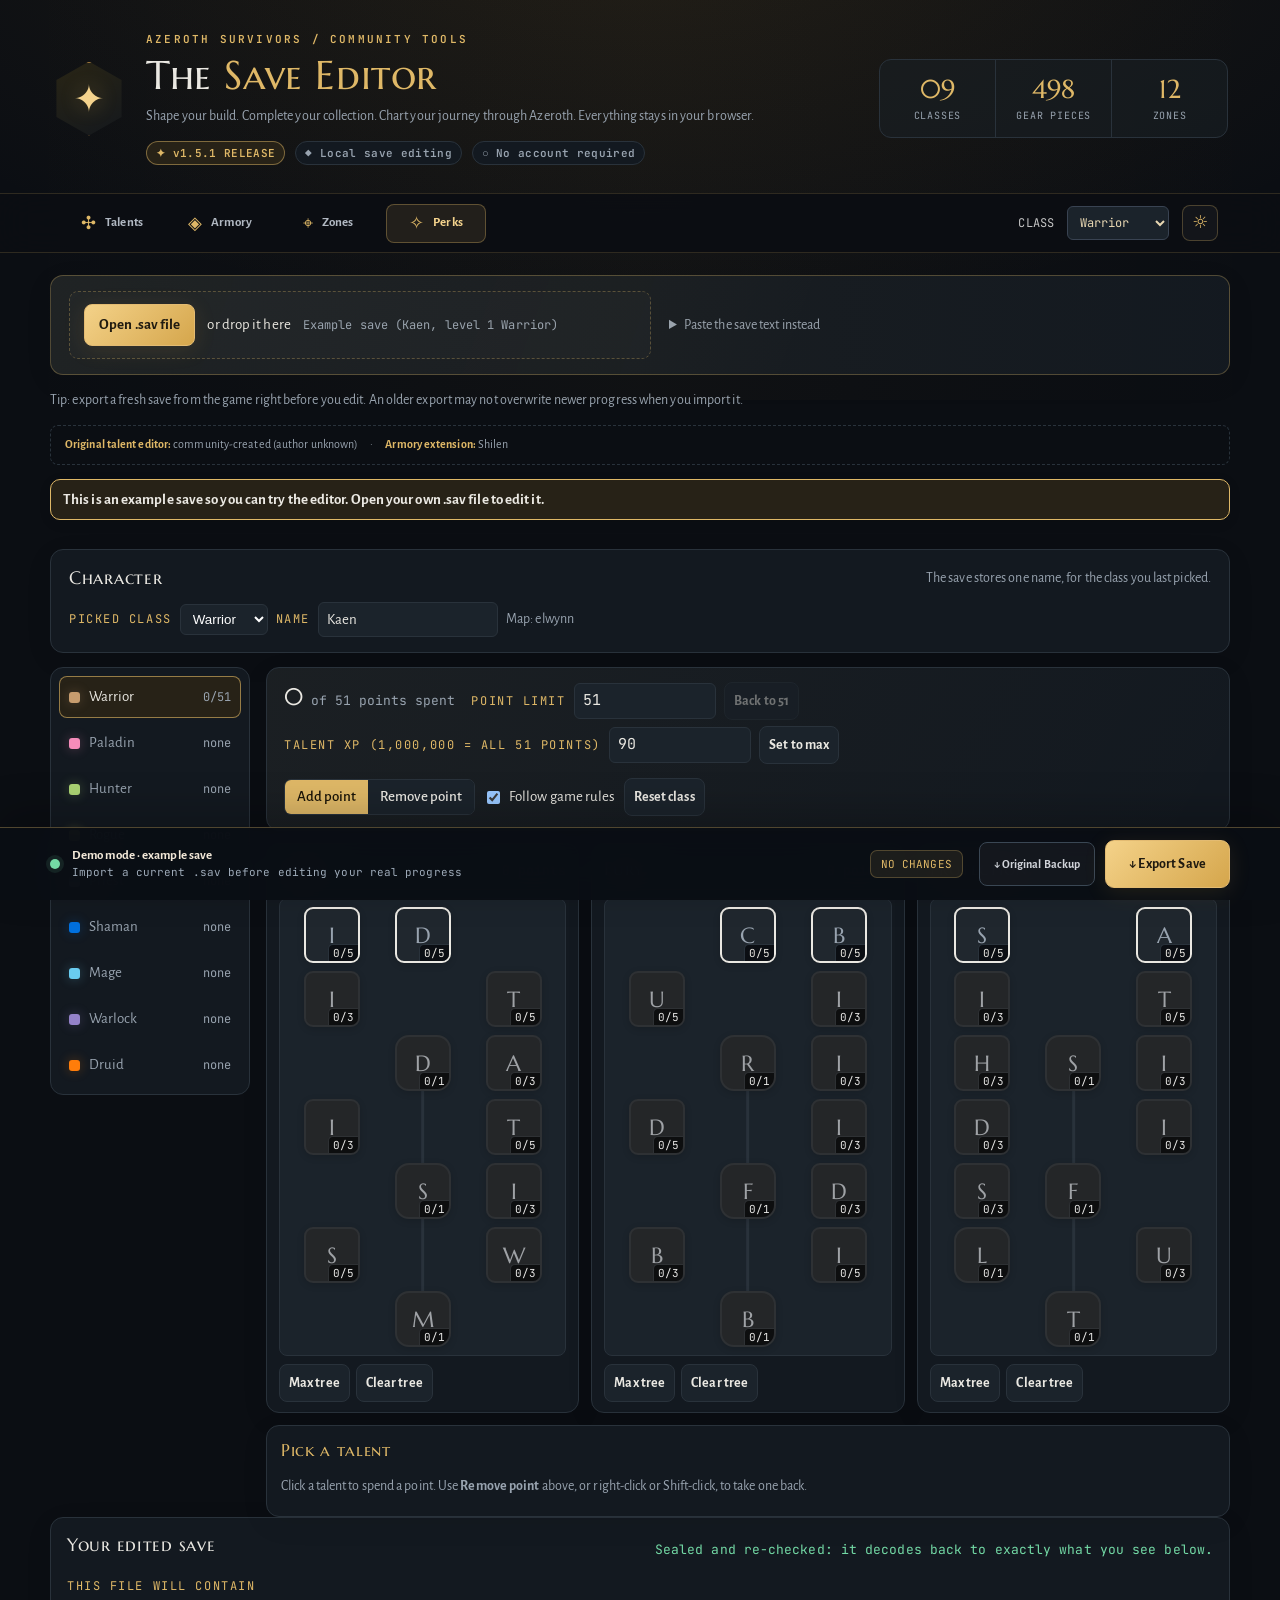
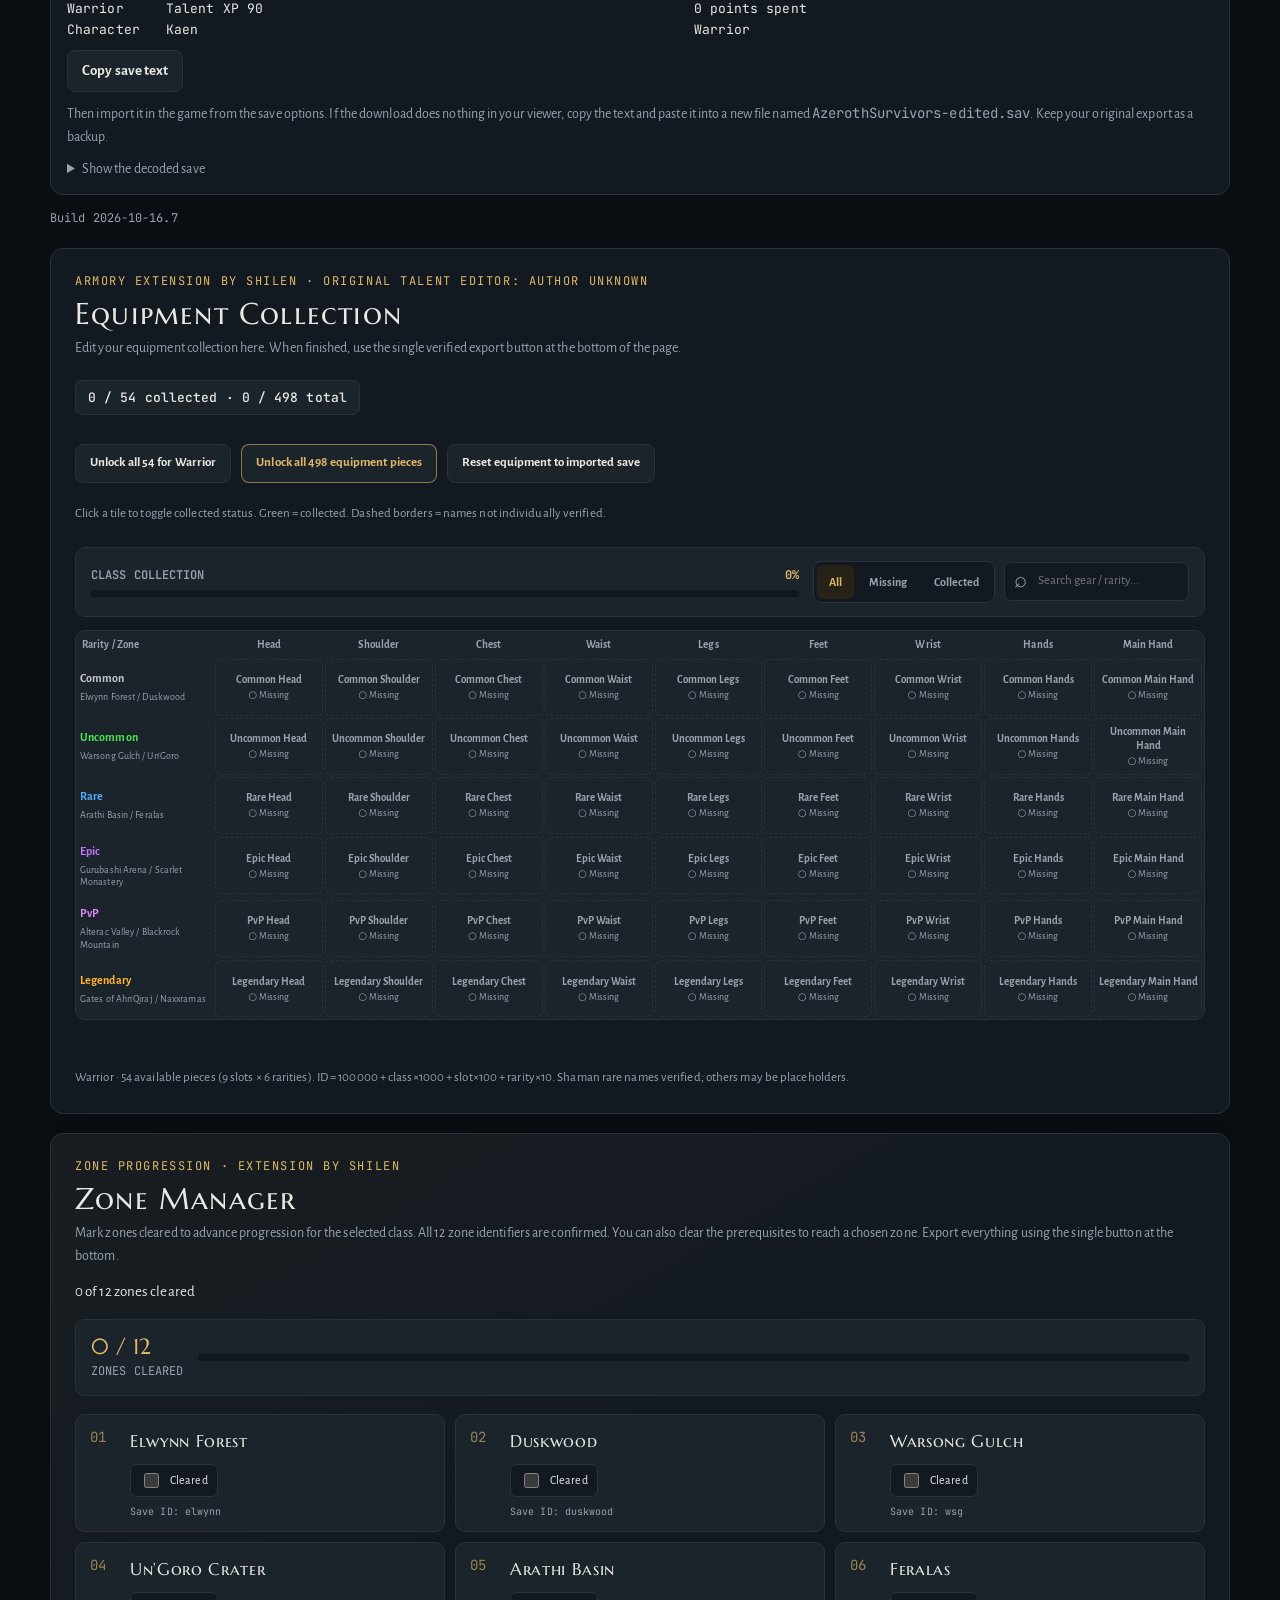
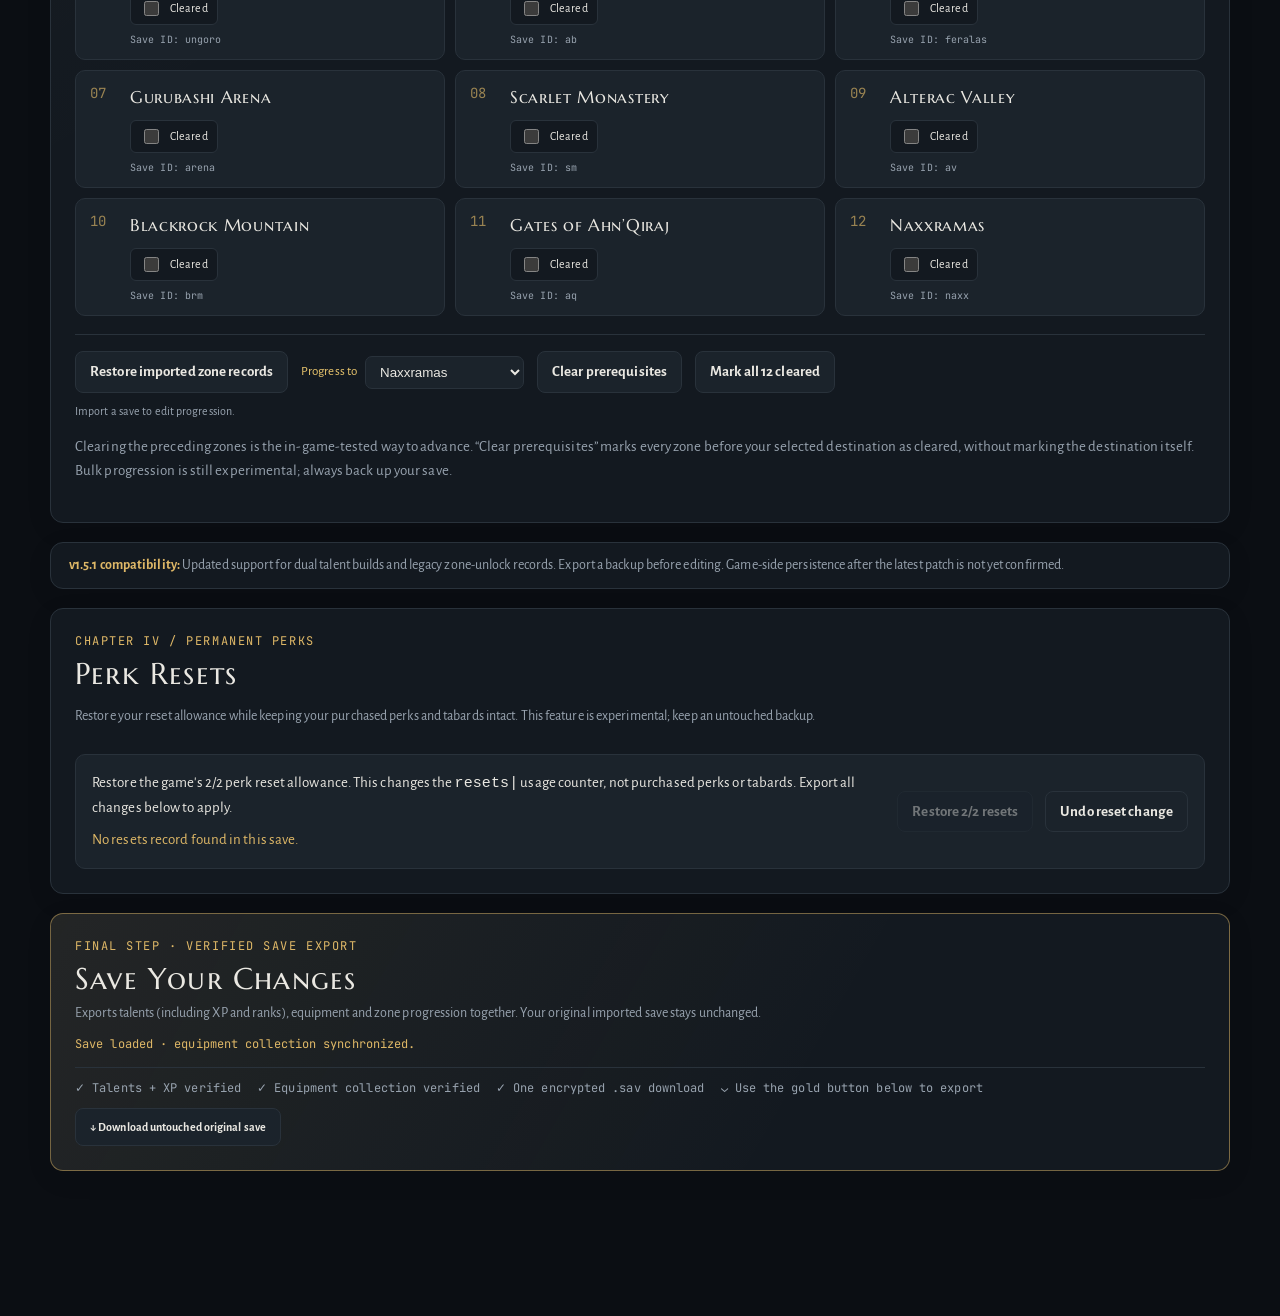
==== commit bd280b9f: "Release v1.5.1: synchronize active dual specs and support legacy zone unlocks" ====
--- a/index.html
+++ b/index.html
@@ -4,8 +4,8 @@
 <head>
 <meta charset="utf-8">
 <meta name="viewport" content="width=device-width, initial-scale=1">
-<title>Azeroth Survivors Save Editor v1.5 | Shilen</title>
-<meta name="description" content="Azeroth Survivors Save Editor v1.5: edit talent trees, collect 498 equipment pieces, manage zone progress and perk resets. Runs locally in your browser.">
+<title>Azeroth Survivors Save Editor v1.5.1 | Shilen</title>
+<meta name="description" content="Azeroth Survivors Save Editor v1.5.1: edit talent trees, collect 498 equipment pieces, manage zone progress and perk resets. Runs locally in your browser.">
 <meta name="theme-color" content="#0d1118">
 <link rel="preconnect" href="https://fonts.googleapis.com">
 <link rel="stylesheet" href="https://fonts.googleapis.com/css2?family=Marcellus+SC&family=Alegreya+Sans:wght@400;500;700&family=JetBrains+Mono:wght@400;500&display=swap">
@@ -57,6 +57,7 @@
 <div class="zm-grid" id="zm-grid"></div>
 <div class="zm-actions"><button class="btn" id="zm-restore">Restore imported zone records</button><label class="zm-target-label">Progress to <select id="zm-target"></select></label><button class="btn" id="zm-through">Clear prerequisites</button><button class="btn" id="zm-complete-all">Mark all 12 cleared</button><span id="zm-status">Import a save to edit progression.</span></div>
 <p class="am-note">Clearing the preceding zones is the in-game-tested way to advance. “Clear prerequisites” marks every zone before your selected destination as cleared, without marking the destination itself. Bulk progression is still experimental; always back up your save.</p></section>
+<section class="panel" id="as151-compat-banner" style="max-width:1180px;margin:18px auto;padding:12px 18px;color:var(--mute);font-size:14px"><strong style="color:var(--accent)">v1.5.1 compatibility:</strong> Updated support for dual talent builds and legacy zone-unlock records. Export a backup before editing. Game-side persistence after the latest patch is not yet confirmed.</section>
 <section class="panel" id="final-export-panel" aria-label="Save all changes"><div class="tag">Final step · Verified save export</div><h2>Save Your Changes</h2><p class="hint">Exports talents (including XP and ranks), equipment and zone progression together. Your original imported save stays unchanged.</p><div id="final-export-actions"></div></section>
 <script>
 (()=>{'use strict';
@@ -67,8 +68,51 @@
 function zoneSync(){if(!loaded())return false;if(zoneImport!==Y.plain){zoneImport=Y.plain;zoneDraft={};}return true}
 function zoneState(cls){if(!zoneSync())return null;if(!zoneDraft[cls])zoneDraft[cls]={beat:zoneRecord(Y.plain.split(/\r?\n/),'beat',cls),open:zoneRecord(Y.plain.split(/\r?\n/),'open',cls)};return zoneDraft[cls]}
 function renderZones(){const grid=$('zm-grid');if(!grid)return;const cls=$('zm-class').value,st=zoneState(cls),active=!!st;grid.innerHTML=zoneCatalog.map(([name,key])=>{const beat=active&&st.beat.has(key);return '<article class="zm-card"><h3>'+name+'</h3><div class="zm-controls"><label><input type="checkbox" data-zone="'+key+'" '+(beat?'checked ':'')+(!active?'disabled ':'')+'> Cleared</label></div><small>Save ID: '+key+'</small></article>'}).join('');grid.querySelectorAll('input[data-zone]').forEach(el=>el.onchange=()=>{const st=zoneState(cls),key=el.dataset.zone;if(el.checked)st.beat.add(key);else st.beat.delete(key);renderZones();$('zm-status').textContent='Zone draft updated. Export all changes at the bottom.'});$('zm-summary').textContent=active?st.beat.size+' of 12 zones cleared':'Open a save to begin'}
-function applyZones(lines){if(!zoneDraft)return;for(const [cls,state] of Object.entries(zoneDraft)){for(const kind of ['beat']){const prefix=kind+'|'+cls+'|',at=lines.findIndex(l=>l.startsWith(prefix));const values=[...state[kind]].sort();if(at>=0){lines[at]=prefix+values.join(',')}else if(values.length){const end=lines.length&&lines.at(-1)===''?lines.length-1:lines.length;lines.splice(end,0,prefix+values.join(','))}}}}
-function verifyZones(lines){if(!zoneDraft)return;for(const [cls,state] of Object.entries(zoneDraft))for(const kind of ['beat']){const actual=zoneRecord(lines,kind,cls);if(actual.size!==state[kind].size||[...state[kind]].some(x=>!actual.has(x)))throw Error('Zone verification failed: '+kind+' class '+cls)}}
+function sameSet(a,b){return a.size===b.size&&[...a].every(k=>b.has(k))}
+function zoneSort(a,b){const ai=zoneCatalog.findIndex(([,id])=>id===a),bi=zoneCatalog.findIndex(([,id])=>id===b);return (ai<0?999:ai)-(bi<0?999:bi)||a.localeCompare(b)}
+function legacyUnlockTarget(lines,cls,beats){
+  const prefix='unlock|'+cls+'|',matches=lines.filter(l=>l.startsWith(prefix));
+  if(!matches.length)return null;
+  if(matches.length!==1||!/^unlock\|\d+\|\d+$/.test(matches[0]))throw Error('Unrecognized legacy zone unlock record for class '+cls);
+  const original=Number(matches[0].split('|')[2]);
+  if(original<1||original>zoneCatalog.length)throw Error('Legacy unlock value outside known zone range for class '+cls);
+  const farthest=zoneCatalog.reduce((n,[,key],index)=>beats.has(key)?index:n,-1);
+  return Math.max(original,Math.min(zoneCatalog.length,farthest+2));
+}
+function applyZones(lines){
+  if(!zoneDraft)return;
+  const imported=Y.plain.split(/\r?\n/);
+  for(const [cls,state] of Object.entries(zoneDraft)){
+    const before=zoneRecord(imported,'beat',cls);
+    if(sameSet(before,state.beat))continue; // preserve untouched records byte-for-byte
+    const prefix='beat|'+cls+'|',matches=lines.map((l,i)=>l.startsWith(prefix)?i:-1).filter(i=>i>=0);
+    if(matches.length>1)throw Error('Multiple cleared-zone records for class '+cls);
+    const values=[...state.beat].sort(zoneSort);
+    if(matches.length){lines[matches[0]]=prefix+values.join(',')}
+    else if(values.length){const at=lines.length&&lines.at(-1)===''?lines.length-1:lines.length;lines.splice(at,0,prefix+values.join(','))}
+    // Older saves store the furthest unlocked zone as a 1-based numeric index.
+    // Newer saves have open|class|zone-name; do NOT overwrite the chosen zone.
+    const legacy=legacyUnlockTarget(imported,cls,state.beat);
+    if(legacy!==null){const idx=lines.findIndex(l=>l.startsWith('unlock|'+cls+'|'));lines[idx]='unlock|'+cls+'|'+legacy;}
+  }
+}
+function verifyZones(lines){
+  if(!zoneDraft)return;
+  const original=Y.plain.split(/\r?\n/);
+  for(const [cls,state] of Object.entries(zoneDraft)){
+    const prior=zoneRecord(original,'beat',cls),actual=zoneRecord(lines,'beat',cls);
+    if(!sameSet(actual,state.beat))throw Error('Zone verification failed for class '+cls);
+    const before=original.filter(l=>l.startsWith('beat|'+cls+'|')),
+          after=lines.filter(l=>l.startsWith('beat|'+cls+'|'));
+    if(before.length>1||after.length>1)throw Error('Multiple cleared-zone records for class '+cls);
+    if(sameSet(prior,state.beat)&&JSON.stringify(before)!==JSON.stringify(after))throw Error('Unchanged zone record was rewritten for class '+cls);
+    const was=original.filter(l=>l.startsWith('unlock|'+cls+'|')),
+          now=lines.filter(l=>l.startsWith('unlock|'+cls+'|'));
+    const legacy=sameSet(prior,state.beat)?null:legacyUnlockTarget(original,cls,state.beat);
+    if(legacy===null){if(JSON.stringify(was)!==JSON.stringify(now))throw Error('Unexpected legacy unlock change for class '+cls)}
+    else if(now.length!==1||now[0]!=='unlock|'+cls+'|'+legacy)throw Error('Legacy zone unlock verification failed for class '+cls);
+  }
+}
 
 const classes={1:'Warrior',2:'Paladin',3:'Hunter',4:'Rogue',5:'Priest',7:'Shaman',8:'Mage',9:'Warlock',11:'Druid'};
 const slots=['Head','Shoulder','Chest','Waist','Legs','Feet','Wrist','Hands','Main Hand','Off Hand'];
@@ -127,6 +171,62 @@
 $('am-reset').onclick=()=>{if(!loaded())return status('Open a save first');try{let set=parseItems(Y.plain.split(/\r?\n/)),current=items();for(let x of all())current.delete(x);for(let x of set)current.add(x);write(current);status('Equipment collection restored from imported save. Talents preserved.')}catch(e){status('Reset failed: '+e.message)}};
 function download(text,name){let a=document.createElement('a'),u=URL.createObjectURL(new Blob([text],{type:'text/plain'}));a.href=u;a.download=name;document.body.append(a);a.click();a.remove();setTimeout(()=>URL.revokeObjectURL(u),3000)}
 function talentRecords(lines){return lines.filter(l=>/^talent\|\d+\|/.test(l)).map(l=>{let p=l.split('|');return {id:p[1],xp:p[2],ranks:p.slice(3).join('|')}})}
+// Dual-talent builds were introduced after the original editor was written.
+// The game now stores the active build in BOTH talent| and spec|; changing only
+// talent| can cause the game to load the old active-spec allocation instead.
+function rankSignature(ranks){return ranks.split(',').filter(Boolean).sort().join(',')}
+function talentMap(lines){
+  const map=new Map();
+  for(const line of lines){if(!line.startsWith('talent|'))continue;
+    const bits=line.split('|');if(bits.length<4||!/^\d+$/.test(bits[1])||map.has(bits[1]))throw Error('Invalid or duplicated talent record');
+    map.set(bits[1],{xp:bits[2],ranks:bits.slice(3).join('|')});
+  }
+  return map;
+}
+function syncActiveSpecs(lines,original){
+  const before=talentMap(original),now=talentMap(lines);
+  const specs=original.filter(l=>l.startsWith('spec|'));
+  const seen=new Set(),changed=[];
+  for(const raw of specs){
+    const parts=raw.split('|'),cls=parts[1];
+    if(seen.has(cls))throw Error('Duplicate dual-build record for class '+cls);
+    seen.add(cls);
+    const oldTal=before.get(cls),newTal=now.get(cls);
+    if(!oldTal||!newTal||rankSignature(oldTal.ranks)===rankSignature(newTal.ranks))continue;
+    const slot=Number(parts[2]);
+    if(parts.length<5||!(parts[2]==='0'||parts[2]==='1')||typeof parts[slot+3]!=='string')
+      throw Error('Unknown dual-build format for class '+cls+'; cannot safely export talent edits');
+    if(rankSignature(parts[slot+3])!==rankSignature(oldTal.ranks))
+      throw Error('Active dual-build does not match imported talents for class '+cls+'; refusing an unsafe edit');
+    const index=lines.findIndex(l=>l.startsWith('spec|'+cls+'|'));
+    if(index<0||lines.filter(l=>l.startsWith('spec|'+cls+'|')).length!==1)
+      throw Error('Dual-build record disappeared for class '+cls);
+    const next=lines[index].split('|');
+    if(next.length!==parts.length||next[2]!==parts[2])throw Error('Dual-build structure changed for class '+cls);
+    next[slot+3]=newTal.ranks; // NEVER change the inactive build or its metadata
+    lines[index]=next.join('|');
+    changed.push(cls);
+  }
+  return changed;
+}
+function verifyActiveSpecs(lines,original){
+  const now=talentMap(lines),before=talentMap(original),oldSpecs=original.filter(l=>l.startsWith('spec|')),
+        newSpecs=lines.filter(l=>l.startsWith('spec|'));
+  if(oldSpecs.length!==newSpecs.length)throw Error('Dual-build record count changed');
+  for(const raw of oldSpecs){
+    const parts=raw.split('|'),cls=parts[1],matches=newSpecs.filter(l=>l.startsWith('spec|'+cls+'|'));
+    if(matches.length!==1)throw Error('Dual-build record is missing or duplicated for class '+cls);
+    const actual=matches[0].split('|');
+    if(actual.length!==parts.length)throw Error('Dual-build structure changed for class '+cls);
+    const active=Number(parts[2]);
+    const edited=before.get(cls)&&now.get(cls)&&rankSignature(before.get(cls).ranks)!==rankSignature(now.get(cls).ranks);
+    if(edited){
+      if(!(parts[2]==='0'||parts[2]==='1')||rankSignature(actual[active+3])!==rankSignature(now.get(cls).ranks))
+        throw Error('Active dual-build verification failed for class '+cls);
+      if(actual.some((part,index)=>index!==active+3&&part!==parts[index]))throw Error('Inactive dual-build or metadata changed for class '+cls);
+    }else if(matches[0]!==raw)throw Error('Unchanged dual-build record was modified for class '+cls);
+  }
+}
 function mergeAndVerify(){
   if(!syncImport())throw Error('Import a save first');
   // The ORIGINAL talent editor's serializer is e(). It converts the live Y.tal
@@ -142,6 +242,8 @@
   const itemLine='items|'+[...mergedItems].sort((a,b)=>Number(a)-Number(b)).join(',');
   if(positions.length){lines[positions[0]]=itemLine;for(let i=positions.length-1;i>=1;i--)lines.splice(positions[i],1)}
   else{let at=lines.length&&lines[lines.length-1]===''?lines.length-1:lines.length;lines.splice(at,0,itemLine)}
+  syncActiveSpecs(lines,original);
+  verifyActiveSpecs(lines,original);
   applyZones(lines);
   verifyZones(lines);
   if(perkResetDraft!==null){
@@ -160,7 +262,7 @@
   if(JSON.stringify(before)!==JSON.stringify(after))throw Error('Talent/XP verification failed');
   // Confirm we did not drop or rewrite unrelated records.
   const withoutItems=x=>x.split(/\r?\n/).filter(l=>!l.startsWith('items|')).join('\n');
-  const withoutEdits=x=>x.split(/\r?\n/).filter(l=>!l.startsWith('items|')&&!/^(beat|open)\|\d+\|/.test(l)&&!(perkResetDraft!==null&&l.startsWith('resets|'))).join('\n');
+  const withoutEdits=x=>x.split(/\r?\n/).filter(l=>!l.startsWith('items|')&&!/^(beat|unlock|spec)\|\d+\|/.test(l)&&!(perkResetDraft!==null&&l.startsWith('resets|'))).join('\n');
   if(withoutEdits(result)!==withoutEdits(talentSerialized))throw Error('Unrelated records changed');
   if(perkResetDraft!==null&&result.split(/\r?\n/).filter(l=>l.startsWith('resets|')).join('')!==perkResetDraft)throw Error('Perk reset change not preserved');
   return {result,count:[...all()].filter(id=>verifyItems.has(id)).length,classes:before.length};
@@ -168,7 +270,7 @@
 $('am-export').onclick=()=>{if(!loaded())return status('Open a save first');try{
   const {result,count,classes}=mergeAndVerify(),sealed=G(result);
   if(h(sealed)!==result)throw Error('Encryption round-trip failed');
-  download(sealed,'AzerothSurvivors_Editor_v1.5.sav');
+  download(sealed,'AzerothSurvivors_Editor_v1.5.1.sav');
   status('✓ Verified export: '+classes+' talent records (XP + ranks preserved), '+count+'/498 equipment IDs.');
   document.dispatchEvent(new CustomEvent('as15:export',{detail:{success:true}}));
 }catch(err){status('Export blocked: '+err.message);console.error(err);document.dispatchEvent(new CustomEvent('as15:export',{detail:{success:false,message:err.message}}));}};
@@ -498,7 +600,7 @@
 
 // Premium masthead and in-page navigation; core editor DOM is not cloned or rewritten.
 const hero=document.createElement('header');hero.id='as15-hero';
-hero.innerHTML=`<div class="as15-brand"><div class="as15-sigil" aria-hidden="true">✦</div><div><div class="as15-eyebrow">AZEROTH SURVIVORS <span aria-hidden="true">/</span> COMMUNITY TOOLS</div><h1 class="as15-hero-title">The <em>Save Editor</em></h1><p class="as15-hero-sub">Shape your build. Complete your collection. Chart your journey through Azeroth. Everything stays in your browser.</p><div class="as15-hero-meta"><span class="as15-kicker preview">✦ v1.5 RELEASE</span><span class="as15-kicker">◆ Local save editing</span><span class="as15-kicker">○ No account required</span></div></div></div><div class="as15-hero-stats" aria-label="Editor coverage"><div class="as15-stat"><b>09</b><span>Classes</span></div><div class="as15-stat"><b>498</b><span>Gear pieces</span></div><div class="as15-stat"><b>12</b><span>Zones</span></div></div>`;
+hero.innerHTML=`<div class="as15-brand"><div class="as15-sigil" aria-hidden="true">✦</div><div><div class="as15-eyebrow">AZEROTH SURVIVORS <span aria-hidden="true">/</span> COMMUNITY TOOLS</div><h1 class="as15-hero-title">The <em>Save Editor</em></h1><p class="as15-hero-sub">Shape your build. Complete your collection. Chart your journey through Azeroth. Everything stays in your browser.</p><div class="as15-hero-meta"><span class="as15-kicker preview">✦ v1.5.1 RELEASE</span><span class="as15-kicker">◆ Local save editing</span><span class="as15-kicker">○ No account required</span></div></div></div><div class="as15-hero-stats" aria-label="Editor coverage"><div class="as15-stat"><b>09</b><span>Classes</span></div><div class="as15-stat"><b>498</b><span>Gear pieces</span></div><div class="as15-stat"><b>12</b><span>Zones</span></div></div>`;
 document.body.insertBefore(hero,document.body.firstChild);
 const navShell=document.createElement('div');navShell.id='as15-nav-shell';
 navShell.innerHTML=`<nav id="as15-nav" aria-label="Editor sections"><a class="as15-nav-link" href="#section-talents" data-part="talents" aria-current="page"><span class="as15-nav-glyph">✣</span>Talents</a><a class="as15-nav-link" href="#armory-merge" data-part="armory"><span class="as15-nav-glyph">◈</span>Armory</a><a class="as15-nav-link" href="#zone-manager" data-part="zones"><span class="as15-nav-glyph">⌖</span>Zones</a><a class="as15-nav-link" href="#as15-perks" data-part="perks"><span class="as15-nav-glyph">✧</span>Perks</a><div class="as15-nav-right"><label class="as15-current-class" for="as15-class-select">CLASS <select id="as15-class-select" aria-label="Editing class"></select></label><button type="button" id="as15-theme" title="Switch color theme" aria-label="Switch light or dark theme">☼</button></div></nav>`;
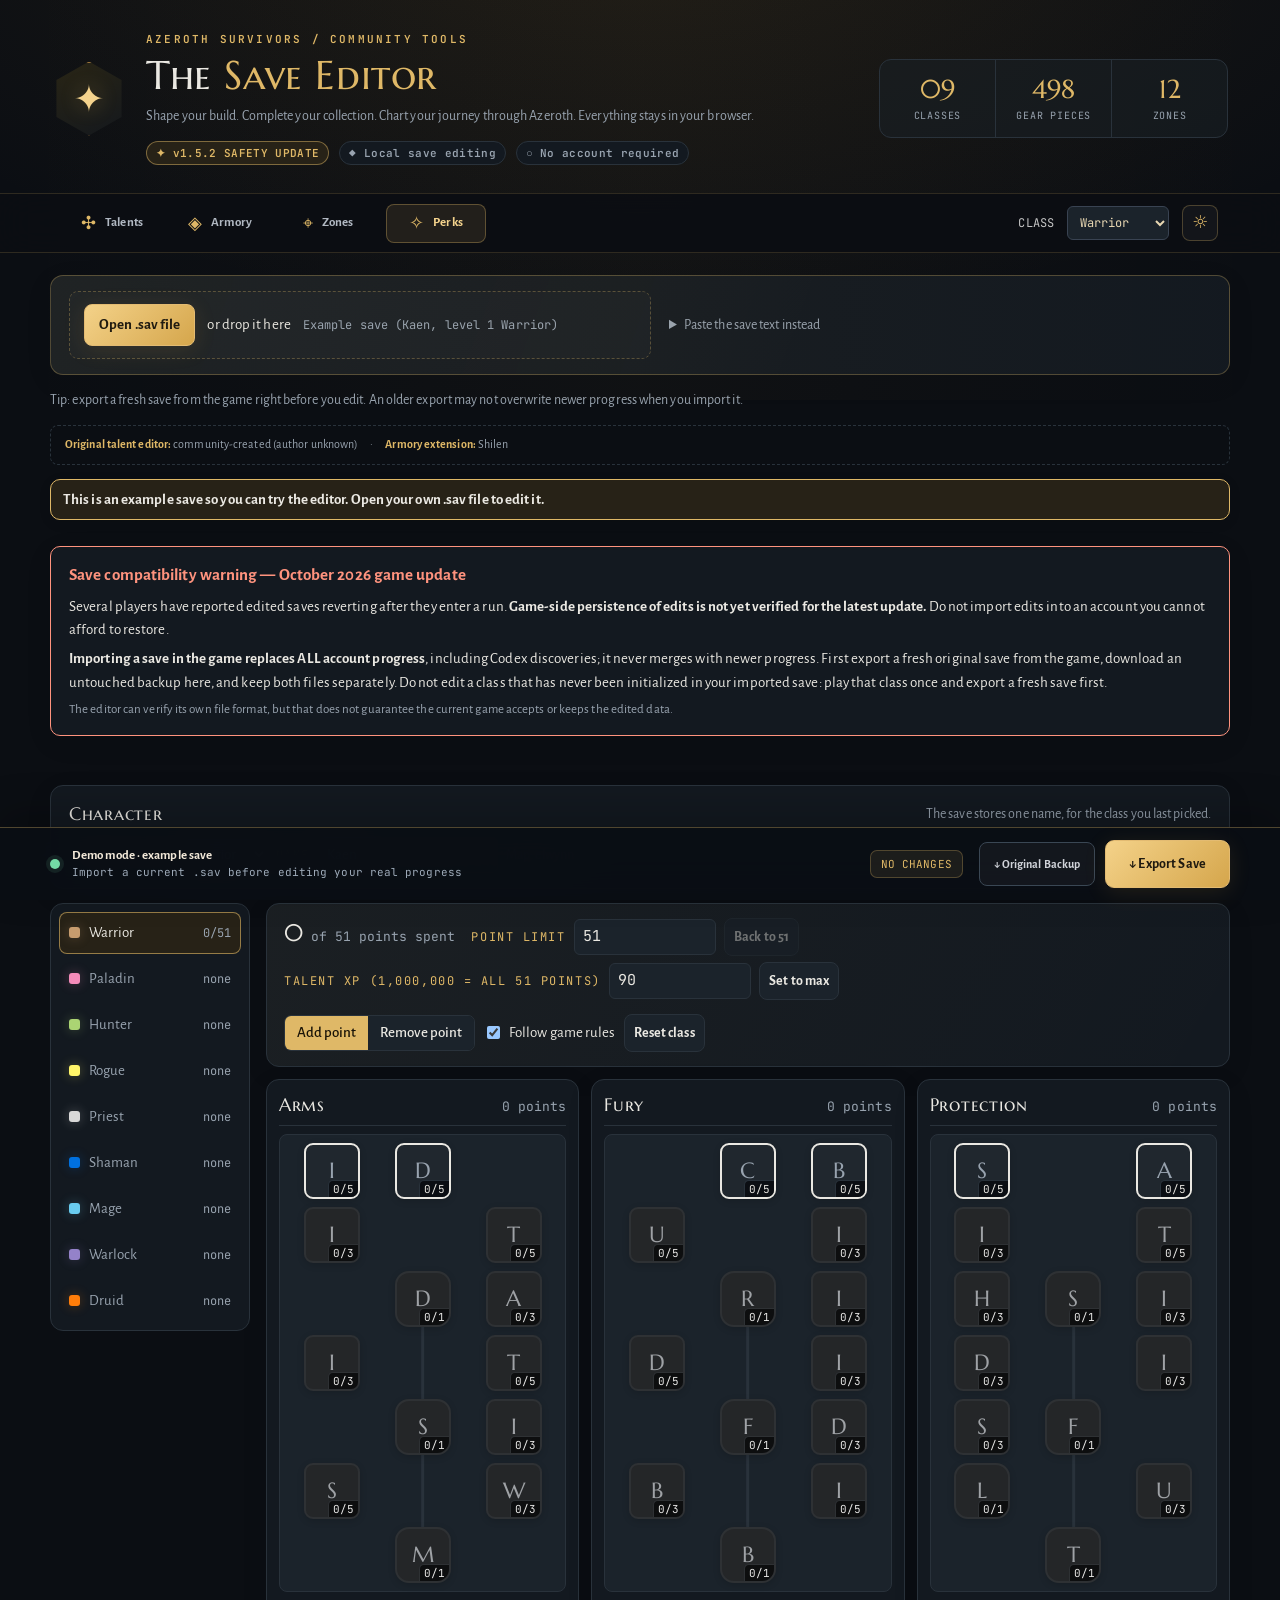
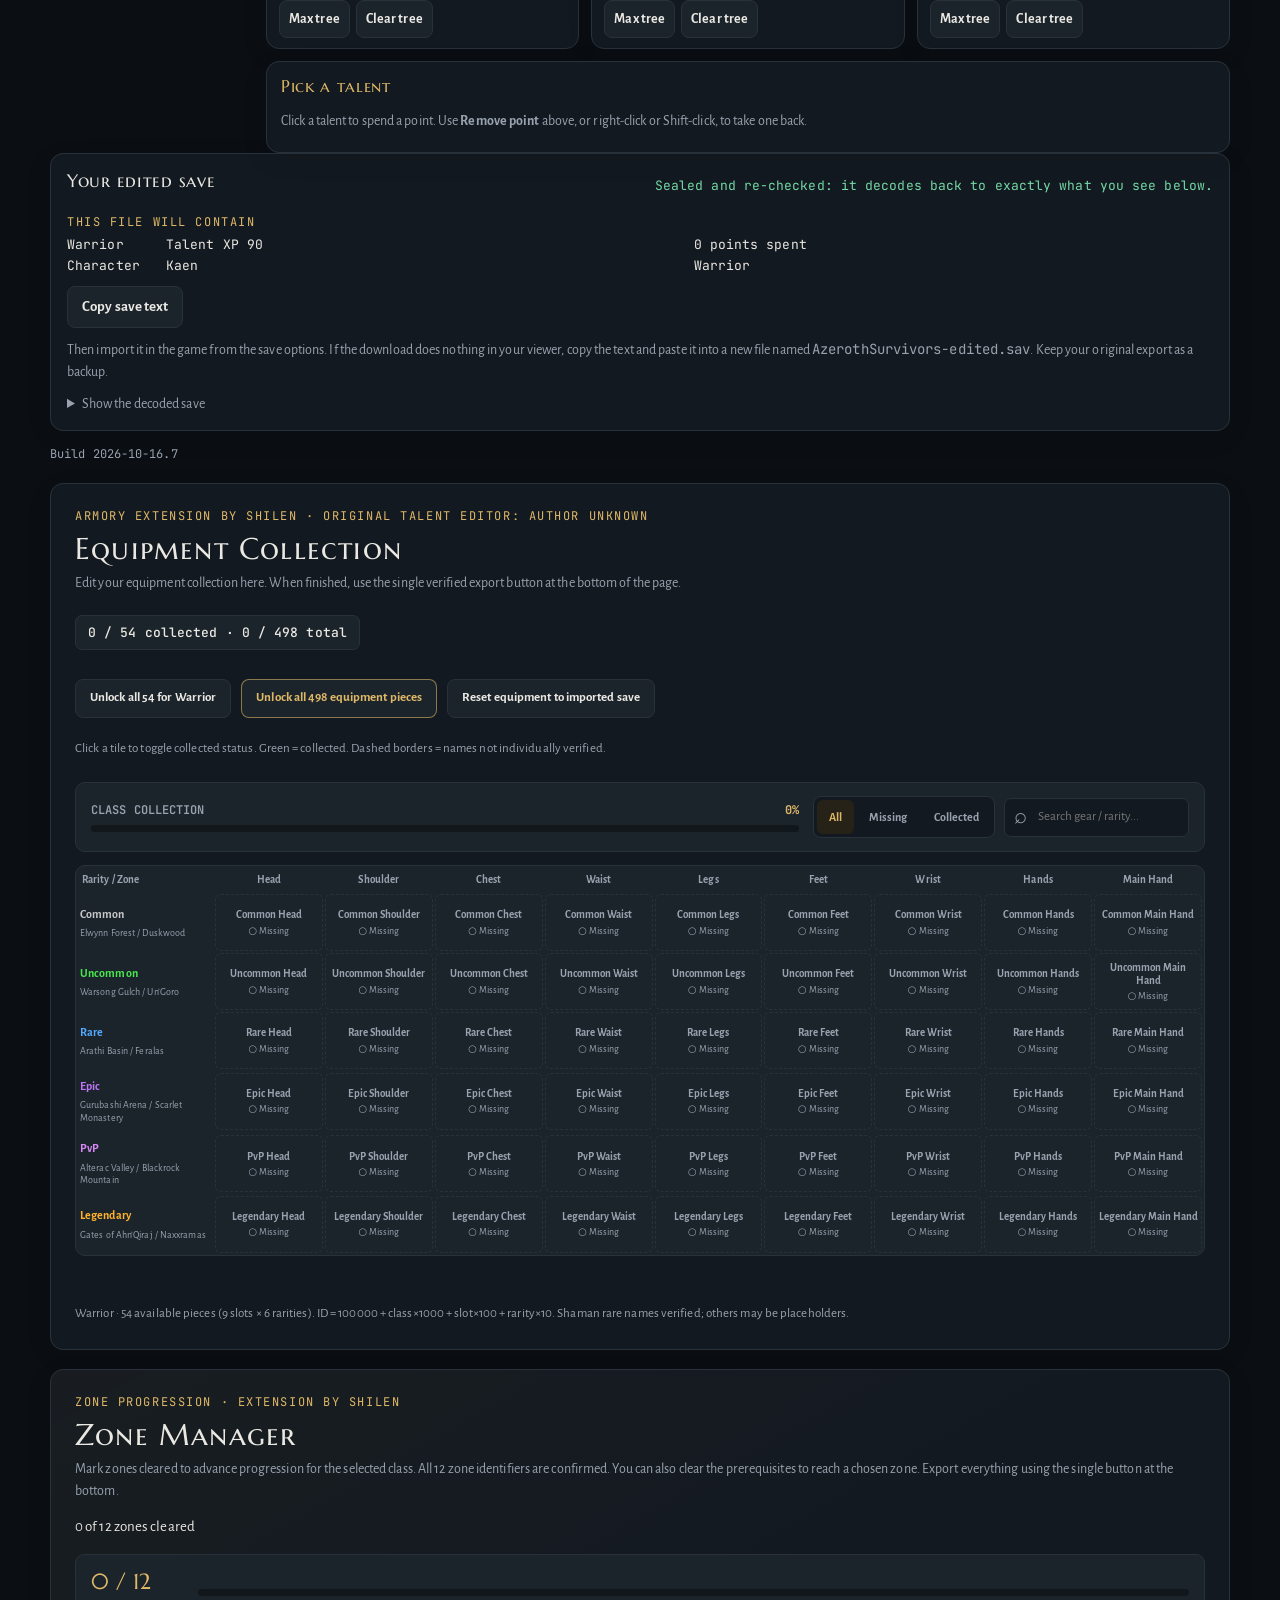
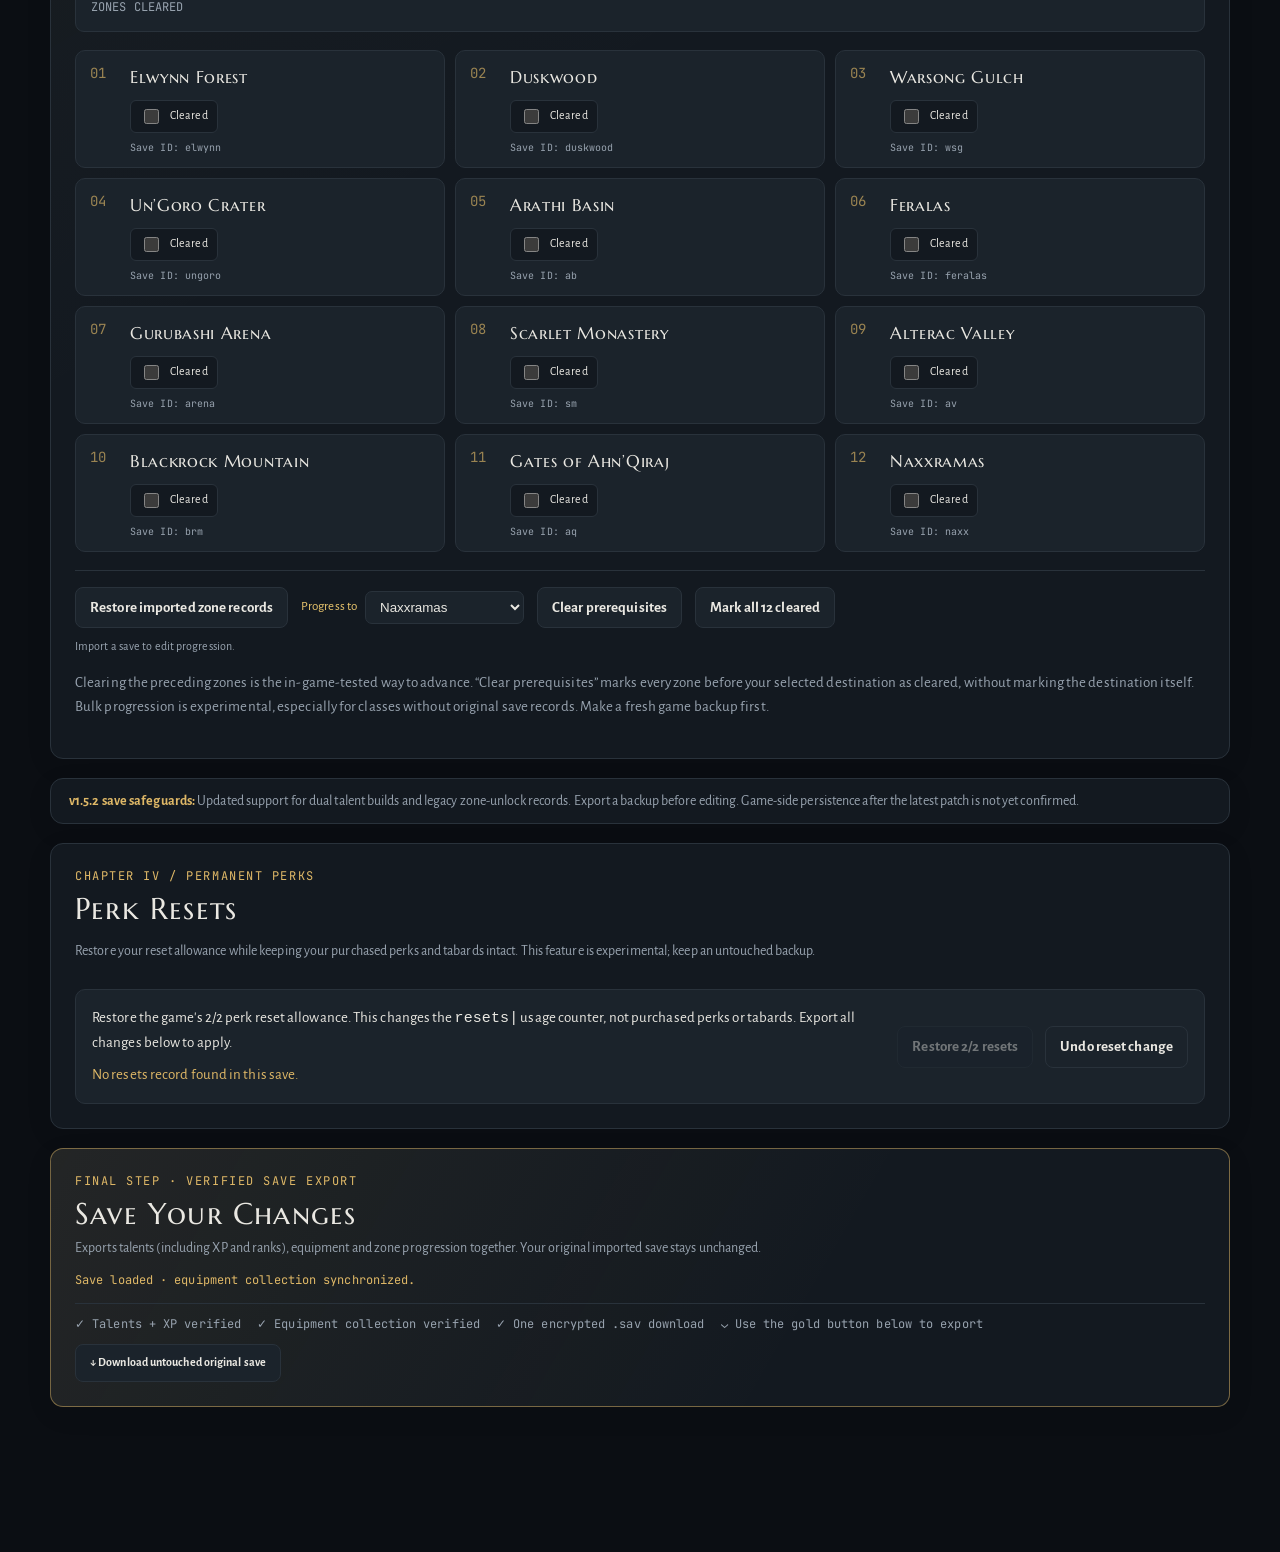
==== commit 1e85063b: "Release v1.5.2 safety warning and block uninitialized class edits" ====
--- a/index.html
+++ b/index.html
@@ -4,15 +4,15 @@
 <head>
 <meta charset="utf-8">
 <meta name="viewport" content="width=device-width, initial-scale=1">
-<title>Azeroth Survivors Save Editor v1.5.1 | Shilen</title>
-<meta name="description" content="Azeroth Survivors Save Editor v1.5.1: edit talent trees, collect 498 equipment pieces, manage zone progress and perk resets. Runs locally in your browser.">
+<title>Azeroth Survivors Save Editor v1.5.2 | Shilen</title>
+<meta name="description" content="Azeroth Survivors Save Editor v1.5.2: edit talent trees, collect 498 equipment pieces, manage zone progress and perk resets. Runs locally in your browser.">
 <meta name="theme-color" content="#0d1118">
 <link rel="preconnect" href="https://fonts.googleapis.com">
 <link rel="stylesheet" href="https://fonts.googleapis.com/css2?family=Marcellus+SC&family=Alegreya+Sans:wght@400;500;700&family=JetBrains+Mono:wght@400;500&display=swap">
 <style>:root{--bg:#e9ebef;--panel:#f7f8fa;--panel2:#eceef2;--line:#cfd3db;--fg:#1b1e24;--mute:#5d6472;--accent:#8a5a0c;--accent-ink:#ffffff;--accent-soft:#f0e2c4;--good:#1f7a4a;--bad:#b3341f;--tile:#d9dce3;--display:"Marcellus SC","Trajan Pro",Georgia,serif;--body:"Alegreya Sans","Segoe UI",system-ui,sans-serif;--mono:"JetBrains Mono",ui-monospace,Consolas,monospace}@media (prefers-color-scheme:dark){:root:not([data-theme=light]){--bg:#0c0e11;--panel:#14171c;--panel2:#1a1e25;--line:#2b313b;--fg:#e8e4da;--mute:#8d94a1;--accent:#e0ac4a;--accent-ink:#1a1204;--accent-soft:#2b2312;--good:#6fcf97;--bad:#ff8a73;--tile:#222831;color-scheme:dark}}:root[data-theme=dark]{--bg:#0c0e11;--panel:#14171c;--panel2:#1a1e25;--line:#2b313b;--fg:#e8e4da;--mute:#8d94a1;--accent:#e0ac4a;--accent-ink:#1a1204;--accent-soft:#2b2312;--good:#6fcf97;--bad:#ff8a73;--tile:#222831;color-scheme:dark}*{box-sizing:border-box}body{background:var(--bg);color:var(--fg);font:16px/1.45 var(--body);padding-block:20px 48px;padding-left:max(16px,env(safe-area-inset-left,0px));padding-right:max(16px,env(safe-area-inset-right,0px))}.wrap{max-width:1180px;margin:0 auto;display:grid;gap:16px}h1,h2,h3{font-family:var(--display);font-weight:400;letter-spacing:.04em;margin:0;text-wrap:balance}h1{font-size:clamp(26px,4vw,38px);color:var(--accent)}h2{font-size:18px}.sub{color:var(--mute);margin:4px 0 0;max-width:62ch}button,input,textarea{font:inherit;color:inherit}button{cursor:pointer}:focus-visible{outline:2px solid var(--accent);outline-offset:2px}.btn{background:var(--panel2);border:1px solid var(--line);border-radius:6px;padding:7px 12px;font-weight:500}.btn:hover{border-color:var(--accent)}.btn.primary{background:var(--accent);color:var(--accent-ink);border-color:var(--accent)}.btn.small{padding:4px 9px;font-size:14px}.btn[disabled]{opacity:.45;cursor:not-allowed}.panel{background:var(--panel);border:1px solid var(--line);border-radius:10px}.head{display:flex;flex-wrap:wrap;gap:12px 20px;align-items:flex-end;justify-content:space-between}.tag{font:12px var(--mono);color:var(--mute);letter-spacing:.06em;text-transform:uppercase}.load{padding:14px 16px;display:flex;flex-wrap:wrap;gap:12px;align-items:center}.drop{flex:1 1 320px;min-width:0;border:1.5px dashed var(--line);border-radius:8px;padding:12px 14px;display:flex;gap:12px;align-items:center;flex-wrap:wrap}.drop.over{border-color:var(--accent);background:var(--accent-soft)}.drop b{font-weight:700}.file-name{font:13px var(--mono);color:var(--mute);overflow-wrap:anywhere}#msg{position:sticky;top:8px;z-index:10}.notice{padding:9px 12px;border-radius:8px;border:1px solid var(--line);background:var(--panel2);font-size:15px}.notice.warn{border-color:var(--accent);background:var(--accent-soft)}.notice.err{border-color:var(--bad);color:var(--bad)}details.paste summary{cursor:pointer;color:var(--mute);font-size:14px}textarea.mono{width:100%;min-height:90px;background:var(--panel2);border:1px solid var(--line);border-radius:8px;padding:8px;font:12px/1.4 var(--mono);resize:vertical}.editor{display:grid;grid-template-columns:200px minmax(0,1fr);gap:16px;align-items:start}.rail{padding:8px;display:grid;gap:4px;position:sticky;top:12px}.cls{display:flex;align-items:center;gap:9px;width:100%;text-align:left;background:0 0;border:1px solid transparent;border-radius:7px;padding:8px 9px}.cls:hover{background:var(--panel2)}.cls[aria-pressed=true]{background:var(--panel2);border-color:var(--accent)}.cls i{width:11px;height:11px;border-radius:3px;flex:none;background:var(--c)}.cls .n{flex:1;min-width:0}.cls .pts{font:12px var(--mono);color:var(--mute)}.cls.absent .n{color:var(--mute)}.main{display:grid;gap:12px;min-width:0}.bar{padding:12px 14px;display:flex;flex-wrap:wrap;gap:10px 18px;align-items:center;justify-content:space-between}.bar .l{display:flex;flex-wrap:wrap;gap:6px 16px;align-items:baseline}.spent{font:500 24px var(--display);letter-spacing:.03em}.spent small{font:13px var(--mono);color:var(--mute);letter-spacing:0}.xp{display:flex;gap:8px;align-items:center}.xp input[type=number]{width:9.5em;background:var(--panel2);border:1px solid var(--line);border-radius:6px;padding:6px 8px;font-family:var(--mono);font-variant-numeric:tabular-nums}.ctl{display:flex;flex-wrap:wrap;gap:8px;align-items:center}.seg{display:inline-flex;border:1px solid var(--line);border-radius:7px;overflow:hidden}.seg button{border:0;border-radius:0;background:var(--panel2);padding:6px 12px;font-weight:500}.seg button[aria-pressed=true]{background:var(--accent);color:var(--accent-ink)}label.chk{display:inline-flex;gap:6px;align-items:center;font-size:15px}.trees{display:grid;grid-template-columns:repeat(3,minmax(0,1fr));gap:12px}.tree{padding:12px 12px 10px;min-width:0}.tree header{display:flex;justify-content:space-between;align-items:baseline;gap:8px;margin-bottom:8px}.tree header .p{font:13px var(--mono);color:var(--mute)}.grid{position:relative;display:grid;grid-template-columns:repeat(3,1fr);grid-template-rows:repeat(7,minmax(64px,1fr));justify-items:center;align-items:center;background:var(--panel2);border:1px solid var(--line);border-radius:8px;padding:4px 6px}.grid svg{position:absolute;inset:0;width:100%;height:100%;pointer-events:none}.grid svg line{stroke:var(--line);stroke-width:3;vector-effect:non-scaling-stroke}.grid svg line.on{stroke:var(--good)}.t{position:relative;width:min(100%,56px);aspect-ratio:1;border-radius:9px;border:2px solid var(--line);background:var(--tile);padding:0;overflow:hidden;display:grid;place-items:center}.t img{width:100%;height:100%;display:block;object-fit:cover;opacity:.55}.t .ch{position:absolute;inset:0;display:grid;place-items:center;font:500 22px var(--display);color:var(--mute)}.t .rk{position:absolute;right:0;bottom:0;background:var(--bg);color:var(--fg);font:11px var(--mono);padding:1px 4px;border-top-left-radius:5px;border-top:1px solid var(--line);border-left:1px solid var(--line)}.t.open{border-color:var(--fg)}.t.open img{opacity:1}.t.part{border-color:var(--good)}.t.part img{opacity:1}.t.part .rk{color:var(--good)}.t.full{border-color:var(--accent)}.t.full img{opacity:1}.t.full .rk{color:var(--accent)}.t.lock{filter:saturate(.3)}.t.mile{border-radius:14px}.t.sel{outline:2px solid var(--accent);outline-offset:2px}.t:hover{transform:translateY(-1px)}.tree .acts{display:flex;gap:6px;margin-top:8px}.detail{padding:12px 14px;min-height:92px;display:grid;gap:2px}.detail h3{font-size:17px;color:var(--accent)}.detail .m{font:12px var(--mono);color:var(--mute)}.detail .need{color:var(--bad);font-size:14px}.detail p{margin:2px 0 0;max-width:80ch}.out{padding:14px 16px;display:grid;gap:10px}.out .row{display:flex;flex-wrap:wrap;gap:8px;align-items:center}.ver{font:13px var(--mono);color:var(--good)}.ver.bad{color:var(--bad)}.hint{color:var(--mute);font-size:14px;margin:0}pre.plain{margin:0;max-height:220px;overflow:auto;background:var(--panel2);border:1px solid var(--line);border-radius:8px;padding:10px;font:12px/1.5 var(--mono);white-space:pre}.empty{padding:28px 16px;text-align:center;color:var(--mute)}@media (max-width:900px){.editor{grid-template-columns:minmax(0,1fr)}.rail{position:static;grid-template-columns:repeat(3,minmax(0,1fr))}.trees{grid-template-columns:minmax(0,1fr)}.grid{max-width:420px;margin:0 auto}}@media (max-width:520px){.rail{grid-template-columns:repeat(2,minmax(0,1fr))}}@media (prefers-reduced-motion:reduce){.t:hover{transform:none}}.srow{display:grid;grid-template-columns:7em 1fr 1fr;gap:8px;font:13px var(--mono);padding:2px 0}.out input[type=text],.out select{background:var(--panel2);border:1px solid var(--line);border-radius:6px;padding:6px 8px}.out input[type=text]{width:12em}</style>
 </head>
 <body>
-<div class="wrap"><div class="head"><div><div class="tag">Azeroth Survivors · Offline Save Utility</div><h1>Survivors Save Editor</h1><p class="sub">Edit talents in the original tree view and unlock equipment below. Both changes can be exported together. Everything runs locally in your browser.</p></div></div><section class="panel load" aria-label="Open a save"><div class="drop" id="drop"><input type="file" id="file" accept=".sav,.txt,text/plain" hidden><button class="btn primary" id="pick" type="button">Open .sav file</button><span>or drop it here</span><span class="file-name" id="fname"></span></div><details class="paste" style="flex:1 1 280px;min-width:0"><summary>Paste the save text instead</summary><textarea class="mono" id="paste" placeholder="RSE1:…" spellcheck="false"></textarea><button class="btn small" id="usePaste" type="button" style="margin-top:6px">Load pasted text</button></details></section><p class="hint" style="margin:0">Tip: export a fresh save from the game right before you edit. An older export may not overwrite newer progress when you import it.</p><div class="editor-credits" aria-label="Editor credits"><span><strong>Original talent editor:</strong> community-created (author unknown)</span><span class="credits-sep" aria-hidden="true">·</span><span><strong>Armory extension:</strong> Shilen</span></div><div id="msg" role="status"></div><section class="panel out" id="char" aria-label="Character"></section><div id="app"></div><p class="hint" style="margin:0;font-family:var(--mono);font-size:12px">Build <span id="build"></span></p></div><script>const _0x17f9ca=_0x1974;(function(_0x55c301,_0xd209da){const _0x425409=_0x1974,_0x2945e2=_0x55c301();while(!![]){try{const _0xf15ac=parseInt(_0x425409(0x451,'cZDT'))/0x1+-parseInt(_0x425409(0x222,'RJpd'))/0x2+parseInt(_0x425409(0x269,'BP5J'))/0x3*(-parseInt(_0x425409(0x270,'rW!1'))/0x4)+parseInt(_0x425409(0x475,'rO%*'))/0x5+-parseInt(_0x425409(0x2c6,'nI%N'))/0x6+-parseInt(_0x425409(0x2a2,'BP5J'))/0x7+parseInt(_0x425409(0x249,'#1xg'))/0x8*(parseInt(_0x425409(0x2e7,'d5Tt'))/0x9);if(_0xf15ac===_0xd209da)break;else _0x2945e2['push'](_0x2945e2['shift']());}catch(_0x20805d){_0x2945e2['push'](_0x2945e2['shift']());}}}(_0x3aec,0x87ec6));const A=JSON[_0x17f9ca(0x3c6,'cZDT')]((function(){const _0x1b3589=_0x17f9ca;var _0x402bdc,_0x229973=atob(_0x1b3589(0x480,'xSNF')),_0x228b6a=new Uint8Array(_0x229973[_0x1b3589(0x30e,'EFCi')]);for(_0x402bdc=0x0;_0x402bdc<_0x229973[_0x1b3589(0x213,'0Cy6')];_0x402bdc++)_0x228b6a[_0x402bdc]=_0x229973[_0x1b3589(0x431,'EFCi')](_0x402bdc)^_0x1b3589(0x29a,'i24B')[_0x1b3589(0x3b9,'cZDT')](_0x402bdc%0x14);return new TextDecoder()[_0x1b3589(0x2c1,')T#J')](_0x228b6a);}())),B=_0x17f9ca(0x42e,'qsBF');function Q(_0x5504d0){const _0x57334f=_0x17f9ca,_0x4e37a6=new Uint8Array(_0x5504d0[_0x57334f(0x3f4,'%Fqf')]/0x2);for(let _0x36447a=0x0;_0x36447a<_0x4e37a6[_0x57334f(0x2be,')T#J')];_0x36447a++)_0x4e37a6[_0x36447a]=parseInt(_0x5504d0[_0x57334f(0x29f,'wrwY')](0x2*_0x36447a,0x2),0x10);return _0x4e37a6;}const E=Q(B);function F(_0x15ff21){const _0x53e5f8=_0x17f9ca,_0x691683=_0x15ff21[_0x53e5f8(0x391,'cZDT')],_0x295553=_0x691683+0x9+0x3f>>0x6<<0x6,_0x37245c=new Uint8Array(_0x295553);_0x37245c[_0x53e5f8(0x225,'[Q1X')](_0x15ff21),_0x37245c[_0x691683]=0x80;const _0x2f9c8a=new DataView(_0x37245c[_0x53e5f8(0x425,'%Fqf')]);_0x2f9c8a[_0x53e5f8(0x29c,'OD75')](_0x295553-0x8,Math[_0x53e5f8(0x1cf,'d5Tt')](0x8*_0x691683/0x100000000)),_0x2f9c8a[_0x53e5f8(0x241,'XfbC')](_0x295553-0x4,0x8*_0x691683>>>0x0);const _0x53d746=(_0x38bb0a,_0x27ea26)=>_0x38bb0a<<_0x27ea26|_0x38bb0a>>>0x20-_0x27ea26;let _0x3c1497=[0x67452301,0xefcdab89,0x98badcfe,0x10325476,0xc3d2e1f0][_0x53e5f8(0x3cc,'*)cm')](_0x3bd8ca=>0x0|_0x3bd8ca);const _0x3a590c=new Int32Array(0x50);for(let _0x274044=0x0;_0x274044<_0x295553;_0x274044+=0x40){for(let _0x3b255a=0x0;_0x3b255a<0x10;_0x3b255a++)_0x3a590c[_0x3b255a]=_0x2f9c8a[_0x53e5f8(0x465,'f!SU')](_0x274044+0x4*_0x3b255a);for(let _0x5034d5=0x10;_0x5034d5<0x50;_0x5034d5++)_0x3a590c[_0x5034d5]=_0x53d746(_0x3a590c[_0x5034d5-0x3]^_0x3a590c[_0x5034d5-0x8]^_0x3a590c[_0x5034d5-0xe]^_0x3a590c[_0x5034d5-0x10],0x1);let _0x2c1a83=_0x3c1497[0x0],_0x3590e1=_0x3c1497[0x1],_0x2d0b14=_0x3c1497[0x2],_0x45849c=_0x3c1497[0x3],_0x48afa7=_0x3c1497[0x4];for(let _0xbff158=0x0;_0xbff158<0x50;_0xbff158++){let _0x2e7fb1,_0x599758;_0xbff158<0x14?(_0x2e7fb1=_0x3590e1&_0x2d0b14|~_0x3590e1&_0x45849c,_0x599758=0x5a827999):_0xbff158<0x28?(_0x2e7fb1=_0x3590e1^_0x2d0b14^_0x45849c,_0x599758=0x6ed9eba1):_0xbff158<0x3c?(_0x2e7fb1=_0x3590e1&_0x2d0b14|_0x3590e1&_0x45849c|_0x2d0b14&_0x45849c,_0x599758=-0x70e44324):(_0x2e7fb1=_0x3590e1^_0x2d0b14^_0x45849c,_0x599758=-0x359d3e2a);const _0x3c46b8=_0x53d746(_0x2c1a83,0x5)+_0x2e7fb1+_0x48afa7+_0x599758+_0x3a590c[_0xbff158]|0x0;_0x48afa7=_0x45849c,_0x45849c=_0x2d0b14,_0x2d0b14=_0x53d746(_0x3590e1,0x1e),_0x3590e1=_0x2c1a83,_0x2c1a83=_0x3c46b8;}_0x3c1497=[_0x3c1497[0x0]+_0x2c1a83|0x0,_0x3c1497[0x1]+_0x3590e1|0x0,_0x3c1497[0x2]+_0x2d0b14|0x0,_0x3c1497[0x3]+_0x45849c|0x0,_0x3c1497[0x4]+_0x48afa7|0x0];}const _0x5d9726=new Uint8Array(0x14),_0x310c3d=new DataView(_0x5d9726[_0x53e5f8(0x2af,'0Cy6')]);return _0x3c1497[_0x53e5f8(0x1d5,'BP5J')]((_0x1dc424,_0x12f6c5)=>_0x310c3d[_0x53e5f8(0x3d9,'CO]s')](0x4*_0x12f6c5,_0x1dc424)),_0x5d9726;}function U(..._0x32aed6){const _0x181ced=_0x17f9ca;let _0x39e289=0x0;for(const _0x153cd5 of _0x32aed6)_0x39e289+=_0x153cd5[_0x181ced(0x1fa,'XfbC')];const _0x5d6f22=new Uint8Array(_0x39e289);let _0x1b83bc=0x0;for(const _0x1b93dc of _0x32aed6)_0x5d6f22[_0x181ced(0x444,'fIBH')](_0x1b93dc,_0x1b83bc),_0x1b83bc+=_0x1b93dc[_0x181ced(0x2d3,'RJpd')];return _0x5d6f22;}function _0x1974(_0x51ce1f,_0x340c73){_0x51ce1f=_0x51ce1f-0x1c0;const _0x3aec9f=_0x3aec();let _0x1974e7=_0x3aec9f[_0x51ce1f];if(_0x1974['BNTIUE']===undefined){var _0x353ca5=function(_0x22b4f2){const _0x6f995a='abcdefghijklmnopqrstuvwxyzABCDEFGHIJKLMNOPQRSTUVWXYZ0123456789+/=';let _0x402bdc='',_0x229973='';for(let _0x228b6a=0x0,_0x5504d0,_0x4e37a6,_0x36447a=0x0;_0x4e37a6=_0x22b4f2['charAt'](_0x36447a++);~_0x4e37a6&&(_0x5504d0=_0x228b6a%0x4?_0x5504d0*0x40+_0x4e37a6:_0x4e37a6,_0x228b6a++%0x4)?_0x402bdc+=String['fromCharCode'](0xff&_0x5504d0>>(-0x2*_0x228b6a&0x6)):0x0){_0x4e37a6=_0x6f995a['indexOf'](_0x4e37a6);}for(let _0x15ff21=0x0,_0x691683=_0x402bdc['length'];_0x15ff21<_0x691683;_0x15ff21++){_0x229973+='%'+('00'+_0x402bdc['charCodeAt'](_0x15ff21)['toString'](0x10))['slice'](-0x2);}return decodeURIComponent(_0x229973);};const _0x18a020=function(_0x295553,_0x37245c){let _0x2f9c8a=[],_0x53d746=0x0,_0x3c1497,_0x3a590c='';_0x295553=_0x353ca5(_0x295553);let _0x5d9726;for(_0x5d9726=0x0;_0x5d9726<0x100;_0x5d9726++){_0x2f9c8a[_0x5d9726]=_0x5d9726;}for(_0x5d9726=0x0;_0x5d9726<0x100;_0x5d9726++){_0x53d746=(_0x53d746+_0x2f9c8a[_0x5d9726]+_0x37245c['charCodeAt'](_0x5d9726%_0x37245c['length']))%0x100,_0x3c1497=_0x2f9c8a[_0x5d9726],_0x2f9c8a[_0x5d9726]=_0x2f9c8a[_0x53d746],_0x2f9c8a[_0x53d746]=_0x3c1497;}_0x5d9726=0x0,_0x53d746=0x0;for(let _0x310c3d=0x0;_0x310c3d<_0x295553['length'];_0x310c3d++){_0x5d9726=(_0x5d9726+0x1)%0x100,_0x53d746=(_0x53d746+_0x2f9c8a[_0x5d9726])%0x100,_0x3c1497=_0x2f9c8a[_0x5d9726],_0x2f9c8a[_0x5d9726]=_0x2f9c8a[_0x53d746],_0x2f9c8a[_0x53d746]=_0x3c1497,_0x3a590c+=String['fromCharCode'](_0x295553['charCodeAt'](_0x310c3d)^_0x2f9c8a[(_0x2f9c8a[_0x5d9726]+_0x2f9c8a[_0x53d746])%0x100]);}return _0x3a590c;};_0x1974['eDYSML']=_0x18a020,_0x1974['ZGDUZb']={},_0x1974['BNTIUE']=!![];}const _0x49900d=_0x3aec9f[0x0];_0x1974['FbeJkM']!==_0x49900d&&(_0x1974['ZGDUZb']={},_0x1974['FbeJkM']=_0x49900d);const _0x277674=_0x1974['ZGDUZb'][_0x51ce1f];return _0x277674===undefined?(_0x1974['eCCgXU']===undefined&&(_0x1974['eCCgXU']=!![]),_0x1974e7=_0x1974['eDYSML'](_0x1974e7,_0x340c73),_0x1974['ZGDUZb'][_0x51ce1f]=_0x1974e7):_0x1974e7=_0x277674,_0x1974e7;}function R(_0x518e61){const _0x2add5a=_0x17f9ca,_0x27b5f9=new Uint8Array(0x40),_0x44dfed=new Uint8Array(0x40);for(let _0x45d269=0x0;_0x45d269<0x40;_0x45d269++){const _0x203eea=_0x45d269<E[_0x2add5a(0x1da,'IYEB')]?E[_0x45d269]:0x0;_0x27b5f9[_0x45d269]=0x36^_0x203eea,_0x44dfed[_0x45d269]=0x5c^_0x203eea;}return F(U(_0x44dfed,F(U(_0x27b5f9,_0x518e61))));}const g=_0x60614d=>{const _0x50fde0=_0x17f9ca,_0x353692=new Uint8Array(_0x60614d[_0x50fde0(0x37a,'fIBH')]);for(let _0x290f0a=0x0;_0x290f0a<_0x60614d[_0x50fde0(0x1da,'IYEB')];_0x290f0a++)_0x353692[_0x290f0a]=0xff&_0x60614d[_0x50fde0(0x3d0,'[Q1X')](_0x290f0a);return _0x353692;},D=_0x2b08b1=>{const _0x28ec4a=_0x17f9ca;let _0x339324='';for(let _0x196053=0x0;_0x196053<_0x2b08b1[_0x28ec4a(0x3f4,'%Fqf')];_0x196053+=0x2000)_0x339324+=String[_0x28ec4a(0x26e,'fIBH')][_0x28ec4a(0x244,'0Cy6')](null,_0x2b08b1[_0x28ec4a(0x3b6,'EFCi')](_0x196053,_0x196053+0x2000));return _0x339324;};function w(_0x59f04c){const _0x9030be=_0x17f9ca,_0x4ea5cd=new Uint8Array(0x8);let _0x586f26=_0x59f04c;for(let _0x487ef7=0x0;_0x487ef7<0x8;_0x487ef7++)_0x4ea5cd[_0x487ef7]=_0x586f26%0x100,_0x586f26=Math[_0x9030be(0x433,'BP5J')](_0x586f26/0x100);return _0x4ea5cd;}function _0x3aec(){const _0x17591a=['tdvxW5D2WOq','WRX6n8oaWORdQ1i','WPxcIXxcHCoNa8oclmkI','W60Xnmk+gq','cCkubG','lCkCeCkHymkRW4xdV8kDW47cGCk1W7JcVSoXW4GmimkvzW','gwJdMteSW7BdOHVcMxddTmoaW7NdSHi2AWXclCoT','W6jBWPZcJWNcSrZcMSkJW4G','WR4UpSo3','WO0oWOBdLbBdHge','ACogqG/dRq1T','WQ1UW4fQW7DR','Etnq','WQZdTmkCg33cNe0','W4RcRCkVWPr2WQHXW4hcPh4','W4ZcP8kcWP9uWRPjW4hcJ37dLh/cM8oz','WO07W5nBW6xcIq','DmkuW4FcS8kk','mw1bW5yfqmoq','qYvl','kmkdgmk2E8k6','AmogxG','WRRcGSoZW7vMrq','W6uGW4K','WOJdOb3cJbG','dqFcImoQsCo5xLFcMt7cJqRdGmkoWQGAWR9xfCoRW5BcUZ8Q','x8ohd00iW6RdRq','WQxcIt5uvMJdJIy7W53cLtxdUSoBDmk4','aa3dKmkOeW','W5VcVCk8','pCojsSoIcCkdWPjlWOfcW6NdVtm7dKtcISkJdq','uJfxW5TX','W7eNEa','W5BdJmouWPea','paJcGSoGvCoUgW','m2LF','WO7cU8k+WQjD','WQbMldm','W6ZdVSkAbh0','ftvlWQDSW5G','BIDqWPLtEq','WPldQb/cNdjR','W64yWPtcNsBcTfdcMSo/W4FcNmkeWQhdMW','xXKKW7/dH3NdR1/cQCkLW4i','cCo3W4RcSSkeWORdPmod','ysPCW4jTWPJdVetdQSkstCoLW4NcKSkJWOFcGICWmG','[base64]/dSMi5gYNcQIXxpY7dUvWSWQu9W6FdT3/dPJDiWP8AW4NdJSocWRjODYWHW5NdIqXnnGv6WP/dPvfrvSkKx8kBj0ldR2GuoXXNW6RcUCoYD8odWRaAWOyWW6VcNmoAA8oMsCkjnXVdUmoxW5LGWOxcKmk5vW5eyCooqftdRvygW7tdNCkvWRhcQapdGhLUcxFdIwBcJSoDW6S','WQpcSthcLSo9sW','kq/cH8oKrmoHdq','rCktwCkQvSkSWOvrWRK2W48','f8ohhSoZfCkpWOG','WOpdNCorWOCo','W63cLSo4W7f4','tGGMW67dMG','EwHeW4vlv8opW6JcPmk4WPjBW649aCoHWQzLW7ySeCopWPtcLmkMW6ZcUfZcVSkWW5JcImoXDrWPW4NcP1aJW4xcLmkRxWRdM8kuWOOGW5JdL0hcGSoCfSk4WRVcKKD3umkFjqnBeHFdPh/dRw40pCoQW6jogCouW7dcRdddGL/[base64]/ne1xW7BcV8oJW7C6WOFcGmk3e0PVWQ/dUmkyW7GOF8o3aHLXW5D6E2VcT2SlW5tcHCkAW4NcJbNdKSoMeuldUSklWOZdI8oEsCkWyNJdNSoFWP1IW5pcUSkaoG','qCoqW55AamkvW7ldU0FcTwzRuSootsG','umojemk6ECoHWPhcG8kmW5xcGCoIWRlcOSoMW5HwoSkBF8kkmgVcPCkMCMFcKSk9WRlcQSk8qSkyWPm/Fc5fWQlcJSoqW67dJSkMDSolutn0WQX+W5pdUmkTDmkveq','WRZcTfFcOL0','amkdgSk0E8k3','W700kG','WQixwq','WO0MWQFdNIWsW4bovIFcUmopWQ/dQmk/W7NdMCoRF8oHELlcM8oZWRDsWQH0WPX+u8kDlCkaWPn3W7u4e8omfLhcNNq','b8odeSoMjCkfWPjlWPCmW6K','WRVcQeFcVKLP','hHmfWR0QW5dcUmkAW5nKlSow','W48NrsJcICo+hSkyWRy','WQJcGaBcTmoNtCoE','vIzkc2PyW53cGCokW6JdTCku','i1vaWPJdNq','i2vbW4CorG','zqlcJCo5b8oUeM7cUM3dH0NdG8opWRqEWROebmo9WPpcQNi0e8kOmuldSLxcUh/dIG5oyW','zq8A','eSocdSoxemkpWPjlWR4lW67dPNyNdLS','tCoBW5rW','fmkDtG','AvxcLmoezq','W501wdpdP8kfsCkHWQRcN8ohvNf+','WORdOapcNHH5','WQJcVKu','WRXHk8kJcbf7mSkvW5FdUCkbW6XQWROyW6u7','usvBdxW','W7iKnSkWgqK','W4m1Fti','cCkggHPBWRW','WOOPythdQCkfv8k9','WRBcVLRcSfPV','cItdKSkKW53cGmk3','W5uHtIhcLW','dq7cJCo8b8oKds/cQhddMG7dI8opWRClWRPbumo8WPFcUtuQxmkVDfRdUuxdQIlcLWHCkCoylSogWRVdPvWjh21NfCo6vKdcJmk6WRFcI8kbFtzsW6OMkvxcKSkAvMXCWR46W6K7iMGmeCohd0PEW4iHtY3cOmoXda','wuvq','qHH/','W67cIX3cGSoNtmoADmoK','e8opWRJcJSoqz8kgW7uGWPhcUq','WRr7nCok','vdfv','WQ11i8oiWP3dVa','WR7cTepcUujOs8oT','ncXsWPK','WQldVCkag3NcIfW','q8obW4G','DInmWPLczq','wGGGW7VdMNJdMa','W6eZW4b1W6q7r8kKW6qCbmoHW7JcGW','s8kvvcJcGtvLWOeyW5OnWPhcPwxdLgRdHmkDwWXVWOzjACo7ca0UyqTSnCopCx5qq2pdQHBdHJ7cRW1cD8kEcmo9WOrNWQlcT8klb8oHomk2vGXKW4NcTmkrFSkDBSo4W5qDWQCqW7ydcGa9WONdNx55kCoooYK','WRNcUJpcLSoSD8o9D20','lrtcGCoQACoSe2O','W6jBWPZcJWNcSrZcJCoYWPNdGSok','WQxcGmo0W6iRq8ovEchdQqPjns/cVcevWQS','udjkhNztWOu','W7xcGCoZW7n/sa','WQdcJHNcLa','wJzmWQX9','WRPHiW','WRuxw8kwW5L+','WRP7icSorCkwW55wmSkpWPmCW4q','rJldGW','mw1b','WOxcSMK','rYzChNDeWPdcKq','WQastCk0W4PVieXrWQHtWRhcG0z1Fa','bmoFWRi','W70PoCkLlG4IDCoLWOe','omotuXddUaS','rcjyW5DTWPRdSwu','wmoddW','WRNcRKy','FmkCW53cT8kkf8ow','WQpcPdhcMSoQ','lGFcLSoH','qXXPsmo7WRC','taWL','umoDW5L0','WQdcOs7cMW','BfBcG8oGDLhcTa','W64GkSkKca','s8kqxSkNvCoFW4LLWPmLW5hdTMO','umoadmo0u8oCW4u','rIVdGG','EYjg','A8krW4dcTCkC','WQldUCkd','W5RcVCkKW7i','hmkpf8k4','WPRcS8kOWRfE','W7RcJmo8W6zit8oDFbpdRG','WPPMwdVcNmki','WQmuWPq','W601yZldQmklrmkGW5NcGSogh311rbWeW6FdSay7e3SHWOycvmkFcSkCW5vgW6tdPMFdVSo1WOKQzmkmWP4UW6Dw','AcnsWPjxBSkA','usBdNq','W4eRWRRdIrddOG','a8kquq','uYvB','AmogrIRdOHO7xW','aapdI8kTba','v8kbuJFdJYj6W4ayW5LvW53cUtdcLw3cI8ocyWG4W4LgFSoZcfyYBqnPnCocCJ9awd/cUG/dLwJdTemoESkva8o0WOGHWR7cQSkwuCoQpmk0eqXUW5BdTCkmySkaiSoTW5GFWQvAW4LmbGOGW53cNYS7jmotCtH7WOtdMmkzWP0/W7ZcHmoNWQqehSo1WPpcOdJcKXZcNeHOe1KZr3VcOSkXWRfsfZK4W4rhv8ohWRLWqsfiW4KsWP7cLYT+WQT6WR/cOYhcVmoBpMfBWPGrWRNdHJ1xwCouA8oRDmkW','ha3dK8kM','DaiDW44','zIJdHg92W6RdVWtcJd7cP8ogW7tdV0eXpKDbl8kGW6y+W5dcOG','qZfj','W63cHCoVW7nUva','amodc8o+a8ko','WQ7cULG','W4q7za','WQ3cGbG','W7BdNwGNdtZcKh9gWOldIhy','rvzzW64','W5O2Ft/dOq','W4j9WQldHs5FWQTdsZK','rcpdLuzKWQ/dVX/cThFcP8oxW7ddVqq3','zWqs','mfjmWPuDWQqdW7BcOa3cICo3W5e','sJxcMa','wCohdumv','WPxcIXxcHCoNa8octa','FWRcKmk0','WRhdTSkf','eJvC','WR5OktGfx8kr','jhXDW5yfumoGW6hcVSkNW4S','WQJcIdr2vgu','DCkCW5e','n8kcfCkNBSoYW5NcKCok','eqddJq','W5S1yW','WQtcTs/cLmo7sW','rSoBW4HAf8ktW7q','v8kcwdldHdv9WOup','WRP8nJu','WOv9ltGzc8kwW7TFmCkaWPidWPa+ucJcIdiWWPdcUeJcR8kdWPFdGeuOW5JcKmoQoJO','WRBcUY/cTSo/xmob','cZ9s','W5VcQCk+','i0JdOmk9r0NcMCkabmo7pva/f8ofAmkhk8oDtK9FgcLfACo9kdbdkvTQaCkAW7xdVWxdPSkxWPPIpSk6WPiPt8k9W6XkWODyW5mKcZRdPmk8WPC2aaFdJ2PuereMvJbaWR9KtmkcW4jocfK','dSoeWRdcJ8oN','WQZdTmkAc3m','W4b8WQBdHsn/WPLgwJldRmodWRe','W7dcNrPZg3NcN8kwa8oOpmokWOZdIYxdT0VcHMGfirBcMmkipvdcQYuBkqBcMmo9WRmrmLqHz0FdI8oSW4NdPs/cOSkVW6j/h3NcQemse8oUWPm','eSkFssZdIdn6','w8kfWQtcK8oLnG','sCkeaepcNJy','WQiAwG','WOBcSNDq','gmkhwcW','W67dLK0','W4WMqIm','f2LCW4ycrSogW7RdTW','r8oddu8sW7y','AuZcGW','W5q5W4rUW7e5vSoaW7iBe8oXWRtdN8oPW5lcGSo0WOVdSeRcMCoxWOxcMmo/W6KdW71zaWytzXpdQG','pKrlWP0','smokcKSn','E8kCW5K','W43cJmo4WRrSqCouFhxdQrCelctdUsLEW7GIkCkFgdZdQCorWPDZWQlcTI9MDev5W6BcL8kAWOtcVMT8ECoueCoNhmkevmoYW79Pm8kpWQtdOCkhw0jjwmodW7DVWP5CW77cGeKxuSo1kmkDWQZcNXrTWPPKWPtdN8oWA1VdO3G2AezvWRZdNq7cMJu4WO/dTM/dUCkurW','EuZcKW','x8ohd00iW6RdOG','sIZcG8kJWO4','W6eOW4zOW680xSkf','W6ZcGbzXfsBdNmktgCoTp8ouWP7dNZ/dPKJdIcOhp1xdLCohzbVcV3ewzrFcMCoNW6nsla89E0RdHSkNW4VdPYFcP8k/W70XhYRcRf8maSoXWO9xW77dPmksWOpcQ8onWOxdML3dJru','yCoPW67dUCk/WOlcRG','cSofWQtcNW','WQVcGvNcPmov','fapdJmkgaCoHW4a','W54VWRe','WOJcU8kIWQ5lxq','usBdNwz8WR7dOG','FIDwWP9fAmkl','W5pdGCorWOCa','dJfxWQ4','WQBcMdX3rx8','AaqDW44','kWFcISoKva','cCkgefWFW7ldUZu9W4n0dCog','uJvpW59PWONdM3xdTCkfwmo4W6RcR8kD','W5iMzYlcJmotomkwWPSgW5m','DSoZW7NdJSkNWRlcO8kjhCk2yKLS','WOhcUMzv','bmogWQNcMCo4','WO7dUCo5WPebW64sWPBdQMZcKsldG8kgWQ5DWPJcQgZdR8oWWOtcK8kQWPL/WQG9W6BdGrJcJ8kQeGSTW5XZdfrWDueXWR/cGSk/C8k2W7ldVSkVWRddU0nfW41eW4Hjs8k/jItcL8ojhmkkW4xdVIuxerFdPhSLF0uIdSktxmop','gmkghKxcNG','rmooW4hdVCkDWO3cOG','vZTFduzzWPxcJCoLW6W','WQRdRSkwgMe','W482EZpdTG','rmoAWQZcM8o6zG','WO3dRrJcMHG','WQdcNZvH','AGOtW4a','WQmoWOO','WQxcL8oTW7vLamoADtpdQurwEtJcSMCj','W5iOwsRcNSoc','wSocW5/dTmkZWOG','EfJcN8ooza','fmkqtq','fmkzxdddHJm','WQJcMaDKsh/cHW','jmkWWQxdN8k9WOFdTG','W4ZcQCk8WPDsWQ8','tqu9W7NdJa','WRmxr8kAW48','h8kdaa','WOpcSMTvW70','gmkueCk2','W6uMwYtcNSosza','WRZcVtpcLSoT','E1JcPCoRq8kTdMdcOhdcJLFcNmomWQ8pWQjlhSkXW4RcRsv+w8kVoGpdOKNcUItdI0qEkmoEi8kjWQhcRXLng31Vtmo4sWRdICoiW6xcNCkAp20DW74MyfVdImkebcDCWQWPWQ1GAq','hSkjaW','osrxWPDAAq','ctlcI8kUWO7cLW','WRHSnteksmkh','uGa6W7/dPNS','nq/cISoQva','WQuvWP4','WQ12yCoIvvCFz8oCWRlcVCkY','WOxcTN1kW43cGuRdImo4jCk3','hSojdSo3','fCopbSo3fq','tCovW4O','W5mJWQBdIG','WRpcUdlcGmo7tmoD','WQFcGtvIrx7dLa','vCozW5tdSmkiWOVcGSkvcfRcUIfw','W4RcP8k5','WOaAWPJcLWXdW50OkmoBpmkUpmo3','WQlcTtpcMmoT','WPVcT1JdTW','omkjW4JcUSkChmowbtur','W5bTWQFdSIXjWPjECZJdQ8oyWQBdP8kPW7G','sXHZtSo8WROR','xXbKra','chXrd3fFWP7cHSkA','W4eVWRddMJBdUvC2zCkQgq','DmoCW5nSvSkzW6/cR2xcS2e/vSoocaHbWR7cVq4NW5WbW4fXW6XmWOrhW5yRiSknW7BcO0r5D8krWQ8iW5pdVSkaWRhdQcvmieBcGJ9RW6ldQgZcOSonW4ODB8kQhG','rZvnW7LSWPJcPYu','bSkewcZdMavSWOWoW4PeW5ZcVW','cGpcImoQrmo5xM7cP3RdMGJdNmoEWQnBWQjmfCkVWOlcQIH+d8kImu/dUuFdPa','b8ohbSo3cmkEWO8','g8oud8o0','W47dJmovWOe','vCovW5NcJCoK','bmogWQhcICoGrmkbW7iX','WORdPaNcJrX/W5VdVG','WQ7cUKBcSeTZ','suviW6LHWOpcLq','AZnhWOXpxSkAd8oBEWBdVt8cnSkP','W70TsJNcMSkBpSki','e8olWQW','w8kfWRpcISoYzSowWR1QWP3cUcD0WPrFdG','WPOTqJVdM8ovjSk0WOKgWOVcSY/cHvnLW4CAW6y','WOq4W7pcJMmyW4LyzYJdKmoUWQi','mWNcJCoH','W5ddHmoBWO8z','ECkzW43cK8kpf8omuseOWRFcTSoUWOdcUSoF','rCojdu0','fCofWRxcLmo3','WRn7omob','bG3dKG','nHtcGmoQvq','b2FdItiVW6G','WQddTSkFb3NcIW','[base64]/dMwaEmXxdSSowAmkfECo3WP3dPSosWOlcImkhWPjbWRFcOJhdQCkycSkFtSo9WRz3WPXeAf5qxdddGmouWPP2umkFrmonWQBdJ8ovWOJdV3CvfumoW53cMqRdMmorW4DrWQ/cK8kDWPv8WQ7cMCojWQXVW6JcUmoceSk3C13cUCohxwCRzHKQW6JdRKaYW4FdSmo0W6FdPSoICg92gmo/x1ldLwJcPCkXW5RcNYRdMCkZW4pdPZ7cKtZcSSo6WOXjW5dcISk5g8oliH/[base64]/[base64]/WQhcTtydtCooxt/cN8k9hgSrAmkNW4pcVSo9WPWzEmoKWP/dV8oLWQhdJCoAj8koWRf1DWpdJLGeWO3cP8keW7i5W5ldOZ8bW4BdNNpdMZ1vis9rzCoEgmodle7dSCoPWRNcUmoYW6lcRvy7WOKHW4ddPmk5WRj+W53dQqNcHSooWR/dTCofWONcLCkGWQxcGxNdKmk+xX01W6ZcQCoXAM1YvdLpeMRcII/cRmkmB8kSW53dQ8kvWOmBW6u+rI7cISklWRrcWRNcRN/cLwBdLSo5ECkAAZdcLCk+ESoAWQThW5FcUMicW4Ojv8kmwMuGWOJcQf8PaSonrKJcLepcQhVcSmoJn8kBamk+WOHmWP/[base64]/dSSkOENRdTmkVoZJdRHtcN2i4zLRcIwWGzt9op8oaWOPYWR9Md8kVWQRdGCowwYjmz3BcOSkktCkLFCoadJb8W5VcOSksWOvDWQShW7S8WO/[base64]/WQ4SytOEWQ7dVCkDW5ZdLmkAeCkIW7lcLNb+W68/[base64]/vG86gCkRWR59W4BcV8kyWQVcH0ZdOmk1mmomW6ZdUSoml8oaqvLNWOxdIKGHogmVgXdcI8klvZaNWRNdJ8kHW5Wzl0zpWRD/[base64]/dIb3cJMZcJsZcKSkyWOjzAu3cJYddPCkQW5LMv8kgWOj1W4zPvc9MktpdVYpcN2VcI1BcUNm3WPxdKYxdPmkoWRBcHmkDW4v8ESkbgmknWQ3cLYHPWPtcLdhdLt3dMXukWPtcNIOhmXKRWRexsYRdG0rTr8kQagBdS1xcKd7dUYfNWOZdGaXlj8oLWOW2W4vnWPKvW7/[base64]/cGhS9haexgZaIWOxdNCoKb8k3ywmxW6uaW7FdRXNcUCkuW4fTA8oFrSoFfrrpfSkEBJhcSaBdN13dNmkCqSkvbLfbWRJdKK8XWPddSZzGW7fSs1S3fCkXcmo7cCkGoqtdLCo0W7pcQJ/dGh/[base64]/dTWFdP8kMsSkXW79ncmo4wX3dJmo3FCo3lNNcTYy3f8kQfmozWRrEWP5HkanXWR/dSLrejWNdTuDAWQy3W7NdNc0FomozWQPPzLKvtvusWORcKqCDqSocu8o2fq7cLCo6W51BFSk1W7RdHveJWPhdVN9JW7lcRfGlEmknW6GJW4FdV2JcGmo4WOOuWP/dRCo1W7BdN8odW4eCW4zkW6BdK2aCW5RdTwBdOmoYW64Nzmk3hmooWQ5ybG7cVSouWPfdBc1rW7PIz8knbmkWWPZdMaTfW5RcQSoFW4xdOvlcMCk+uSkmWQZcMmoQWQlcNLfIFdPGjq7dHxBdTttdSrjxw2q+lv/dSmoze8kNkSkxy8kpW5fkW4RcOSkpWQKWW4lcRKPQWPFcVZW4WPWFAw97vg10r8kvaYeAW7pdHSkHqmoiyHHrhmo/lvP6ySk8Dt3cTCkGpxztWQ8FWPBdKgr3hmorpHblxt9JoCkKACoGW7pcS8obWOXUWQ0TWQSeW7NcIx7cISo+WRHWlg9MzmoSW6zeW5nXWOf1r8oSxK3dTNrJgCkkW6noWOdcPLGwyZmcjCosvqlcG3DRjCkuW6FcTmo9gCoeW5P0g8o0W7SRW71/W6PrwSkiW5VcNSkdWPlcLSo5WPjIW7ldU8kwW5XllSk8pfvfBmkeWQddLSoLihKelseBWOeUWP3dHqCAbJWSwbhcJ2faWQ/[base64]/etJdOaxdKmoKW77cN2WRe1RdUL/dJmkWW51JWPBcHCoNWQdcOelcVY3cPSoMWRP9W7/cMcTPjtLwfX4XW70aW4JdSSkbkabjWOG8kxRcUtCHW6xdOCkypHdcLYz+hs4BWR3cIL3cVMqFEmkHWP3cUZhcH8k/kIxcNCoOW7TtwKulumouWRD2bxqOvG/dMM7dISkfW67cMHVcN0JdTxPQWOjoWO4aeCoAW65oi8krDvNdRqOYlCkHW4pcGgaric4wfwjUW6dcN8k6WRLtWPJcObCwW5HZW6rRWPhdPwzWiMujWQHyhCkwu8kLWQCcW6yhWRXLW5PUumkkufGPWRpdOZ5fWPddUmo5amkUyNCiWR/[base64]/cHSo0W5iZWQ7dO8ootCo/W6RcT2yIWQFdOSoAvSkCvCoWheuuWODSWQ/cRCkMW63dLXKCdSkJW6XAW4CVaxNcOaBcHmoVuCkTWRpdRmoqAG5py8kDdZNcHd4ZW5OeWObcW7qMWOFdQmkvisyWW6VcUfX5wvtdGJzPW5RcPb/[base64]/rL12wLbSWO0XvCoHCLT8tx4aW6FcTCoksSoXW6VcQXWrW4hcImkvyCo/WQtcNZZcOSompmkcqCouFNi7W4dcHs3cU8oUW57dSCoJdmkDsKBcTmoZkctcU8oskSoVWOFdNSo6WOVcGmk1W6bExe/[base64]/WOyxm3zrmSonWPGrvSkuWOFdTCoHESkNW6qExgLgf0RdVmo0W4BcMCk+imoTW6i0WQOOBs43WPVcICkAW6PizSoGWRHfmcNcP8kegsTQkvBcQu3dM0/dOmoiWQX7v8ksW5/cMaxcSK9aWPRdKSoPjmkfhSoMc10CC01uu8o0iCkfWQlcRSksW4XpF8oTW47dIJFcJCo2W7j3lHpdQCkzW4RcG8kepCkiWRjqWRrSd0pdOYWDWQtdIhBcLmo6WPNdOa4oc2XhW5/[base64]/[base64]/[base64]/dLCkWWR0tWRxcLCo2W47dSSoQWQNdTeqIWQO4W40DWQtcVmk6W7xcHmkHlSosbSkrr8oYWRNcQmkYW5BdNfaNWOFdUSosr8oDWOPpWQtcPSkkcLasWO/dTu3cKmkIW4iJWRpcRHPUW54jWQHLF8kTe8oaW7NdNCoFqtXdpGCWBSoHqmo5W6KgWOhcSd54ixO9W64QWPS3WQtdK8khaWP/pILzW4dcS8kueviPiJbMne1eW7RcVGBdKLNdJXbqW7XdoSozW7ZdPdFdGSoSCSonj3FcGCkYWOjpW4Ove8oDBSoToJHwW41ioLxdUCo9WOfIdJZdLKL2W57cU8kcW48yFctcI3C+W7XeWR4ssmoLfCowEw3cGCoXwmoaW4/dKSoqfmoDgLFdSIldSmoKW5FdGWVdLh/dMSkYAZ3dMCkhnXLlpwBdJ8o5W5NcSrSWWRtcI8oYjfDGW4JcSSkIcSoRWRveoxiOWR0ebK5BqCknjg/[base64]/cKcnSz1ScqfZdMq1liqhdUCk/WR4XW6C+WQy0v8k5iSk6fSoGW67cPZddQ8oxW4LCWOCdn8k5FLddVSoUW7pcPSovWPHbxH8bW4pcMSkCj8kQASoSW7hdGdK7W6ZcHSoNadFcQ1pcQCkvW6NdI3FcNmo/[base64]/[base64]/dRX0ffmoNW68hlb/cHL/[base64]/[base64]/dO8kliSkVoSksvCocgGbCb19jW6BcTsxdISo2fSkmcmk5W4ZdSSkfWPW8W5akduddHCo5vK/dVdpcOmkdbmoPfNPGWOCKoI/[base64]/[base64]/dNSollw3dOd3dGSkfW61sCgzHxmoKWRr4omkblKSMdCkkrcfpoq9RcCkzW7SMbtdcNXLFlLvHggODW6j7W6eWCa/dGKjztdyOnKVdKSonm8kSW4hcG3FcNSoGvmo9W6lcPmk9nmkzW77dTCobzSo/DwO6wSkiASo3aCoOACkErdebWRDiWPhcJG8/WRJdR2jMqwXUASoGuruLaCkDW64UgCkOmh0OB8k7W4/cLmkXW4WLF1L1yuTtASk1nhymWPD+W6T/AmotWQVcVxRdVhtcVSoevfZdTCoXbaFdGCk3eNRdPfxdLsXQW7P5WOFdOa/dJWLIyY5Ad305FmkApM5NWO5nbYVdRCo+lNJdIGa7W4VcTSotWPxdL34pWRizW4hdSCk2WOX0WRPslLvMf8kVuCoaCqldRCk4iSolWPazmmoyntPxW5DomCkrW55HW5m9WOz/f1JcPHaLW4ldPg3cGYy0W40ak2hcMYFcUCkCW4aRWPtcKSkzaSoGWQ4EW64KW6vAW7FdJhhcJ8oLWRSuWQWVcwbwedzksfRcQdNdMrVcONNcL1tdMWldGdDADx3dLmkhW6aFnCotxCo2i8ksWRxcTGSwyYHwC8oMg17dJmojaSkeat/cIb5VWRCOmxnuWQ7cHmoCrSozW49eFmolWPZcTGZdQ8kFbfyWsvldIXauzmo1tdJdHmkWsbpdM8ond8krWO9sWQ/dSx3cIZ0MW73cJ3NcO8kmuva3WPnAWPZdNbO8W4VdGSoADLVcGqNcRWNcRd8VgsmQzSodWOpcQIRdLdTnW4LruSobwSk5vwJcNCkqFMpdISkMtIRcUW/[base64]/[base64]/cUCo8WQ/dRCkJFLtdQCovamkQWP0wySkAWOJdRbtdUJzVW6TMWRGTWO/dIb0ajKNcImoFW5PIW4PnevqDWRdcL3JcIZtdO8kuW5DAW6b3hW/cS8k/WQuBWOlcHxigs0SqmGBdSJ/[base64]/Bmk5ewund8kCWQpcQHWMW7ldPcHnWRZdJ2agW4FcLavKdSkuvCkPW7lcTmkrWRpcKtvEy8orx8kaW7tdRGrPW4VdN0LVWOFcTflcVcJcK1VcPqFcOI7dNmobtmoYWQRdJhxcUfFdUbzdEY/[base64]/ddVdV8kGxSoSvb7cHeZcJg/cQ8ofWP9dWRSDWQL0W6aoW6FcH8orW7uMArHjcxNdH8kXhhDgWRCMnSowxmorWQFdTcxcIZldPelcTCkUWRT1WOzvA17cTeFcR8o1WP8jmCkMkCk/WP9EWRH9WOtcImosWPlcPGpdPXqtW4f4qY7dPJjvWRtdOSkQBJC+yt7dNJhcUxtdTmoiW5VdHWJcTSk0W4BcNu0vr33dTXW7WRLLWONdJZZdUCouW4PWEIznmhb5Emkhz8oxW6/dIa0SW5OHWRmsWQ8AW5GWC3hdRCopiXpcJSovWQm7WRvRW7/cJIyMqt0pfSoXW5DPlYH5uSoKW5SrtmoMxs3dMSo9W7LIqmkiW7tcJSkKWPajmrPxtCoZEg3dJCkvomoYhmkdWQWVWRZdSensmmo+sHeewffmW4jXgmkmWPVcQCkwgIyGW6GYW4itx8ouW4lcQSofWONdKConnmkqW61Hp8o4W67cJ8kxWRHVlv8/W783W6b5eLn+W7dcGJZdTJtdJc/dTmk3y2pdHZpcHmoeW7JcOYX9CCkrWPi8W5xdL8kJz8krW6NcOmoHWPZdQd0BACk2WQxdG0u6WQGncCkOwrHpW5JdIZ3cLNadW47cK8k+WOhcVSkvqg3cU8oCF8oqCxVdHgpdLK5nW6iUWOlcJSkxW6NcOxldUI9iE8k5WO8EvY/[base64]/pd9Bx3TFWRGIW58pW5lcKuXkWRVdTSk2pX/[base64]/[base64]/cO8kaW6nyW79pW63cSmk2WQxdQmk9rmkKytfyaxu9WOBdTs/cTSkJWQRcMmkgimk/wCk3W6TyrdDFD1BcG8o1y8oDW6jTt1HnvsddUML1WQiIdmoLW707rmoedX7dLLrhWPpcHsmUW6S5W4zHuL7cSav/jdNdNSoFW5VdNmobW5pdOXWaW4PlvdtdMa97W6RcVHjsW7FcIIxdMmo7W5VdU8k+mmk4gSkHf0DMFr7dQsnXW7pdQCkDW4NdTe3dKmoHWRZdJwJcNdOhWRPiW4K+bgZdOCkytxi8wSoGW5xcHSkkAmkUWOtdVCoDW7/[base64]/cVmo7W4X0WPXhW73dSMCtc33cHe3cKLxdKgFdO1bnqCopomohWO/[base64]/cLtuYamokq31eafSAWOtcQ8kyECoxa8oeW6hcJSoMW6ZcL8kaW53dQ8kqW5i2WQ/cTXiZB8oTWPfiW4/[base64]/dNJ5RWO50WOVcLWyQWR3dGNBcImoeWR5qtvxdSrtdHmo+zmkZsCoLWOdcRh8lW6GrCmk/W4zXvIDuFI41WPzCWRtcQmkzWPFdJLDPW4u7W4rIWPvZW4xcRHf/[base64]/[base64]/[base64]/[base64]/[base64]/cJIBdOG5WW4BdLqpdNvLaiCkup8kBW5zwftZcG1rCW40hWPOzWRBdOumGW5e0vSoYWRldI23dT8koWQNdH8odomoYWQr6WRCzyepdGSojxmkYWROSW47dNM0ua37cQ1nHB8oGg8ovsZ/[base64]/dKYyDaqzvlqNdVemzAhLwjSkAW4rEdSkFW6BcVmoJW4z7W4FdKfRcSSkTWPevCmo+fu7dTJ1cbxxcOdRcT8oswK3cUfnKkmojW50Jk3SwW7BdTmkLkmkPW693fSkLpwuWWONcOCoRWO3dVSkPf8kGW5Cdu8oNW6xdNSolfSkpW6xcHSo8WQPZgmoKsb/cINlcPSomcmo2W7tdUwShvNbvW4FcQIZdJmolW6xcKg16ztTjW6buuSkgW5xcI8oxkWyUFHVdRmkNw2ykWRCTWOLQWPW9W7pcKKfxW5eKWOVdOarrW4f+WPOiW4atW5m3WOZdQhDUcwTvvSk/cxPjWPhdLmk4W7fjWODnW7mdgH1KW4beW4BdR8kIWPJcVtZcVCogEWiYWR/[base64]/W6G8WQVcVwPFu8o7FujamCo/W7JdOZ/[base64]/[base64]/dTx/cKSkUw8kfdmoeuCkfWQH0fu/cSc/cO8oXW6pcOmonqeu8p8k5BqZcPCktW7dcK8ojvSo0WQOnj2GIctBdHvjzmsFdKmkWs8ozW5pdUmoDWPxcJmk/xJGSESojBmoACs0wW7jFWPTluCkfa8klW5/cVZGQW7xcLHdcJmk1ybVdQLjZmmkniIBdJmkSF1qJW6FcNYhcVSk+o17dShlcJeyaD1BcKCoWvaFdNIZcR8okoXrbWOBcSmkehCk3mSkHW5XHWQCHAcuesCkNWORdMSoZkSodwmoRicRdRcVdTmoIWOVdUN4gcCk0fNe/cLJcPSoxs8kXuSk5xKTiWRldICk5W4bnW55JW53dKtlcI8o6pWmoq8keW7xcJmkJWQCDoGddUSoNgfSvDComWQJcGZpcQ8omimkjcNldKmosoWGNfbX2W6xdR8ojWPtdNSohWRPAW5pdI8oPWPGrn8ovW7FcH3/cTYyZiKLnrK4dtXtdTmoiWPyjWRjgiYRdISkZW60ZWQhdTN3cLSkpgSkPc8ooW5TGcSkDnCkKW7VdQ8kaesLNdmkZzuW4WPpcGSkJWOaYWOZdHuTdD13cKXKzkCozW65UzZzvgNOBW5JdLmk5aY1+WPXRz8o7WPHXlSkRWQNcNSoocKddVmkpW5/cH8oQfmoxfCoHBCkrW7uswmkve0z1WOJcI3pcR8k9W5pcPCkymCkUW61yWQJdIrLDW5VcTWZcOgBcVSo6W5ZdHdvCWQruWPFcJCorWPeboSkYW4irBSkwvmk/[base64]/[base64]/cVH7cMmkhw8kNd8oUW5xcUNddU0dcRINdOhxcTdrMWOWDd2jdW6aDwr/dHCknfglcKrCgvaHyW5O7W75DDmk6yCkxE3/dO0FcJCkXW5ldPColWOVcO2/cRNFcI8osW6fqW7e/E8oVW6OEWRtdQmkwW6miWQRcJWnoWORdQCoWnSoeWR9FWPqptSkLW6hdLCo3oSkeW7DSW4lcJ2NcO8osuhraWP5SfCoqkmkDcCkEW4hdR3VdLsmVug3cT8k4eSo9bXPbnSoRWRVdQZlcK8oQe8kXW6zOlCoElmkWWOvwW7/dVejifmklFGVcUNxcUSkhb8oYW7tcRW4/WPJcVCkTnKqAWQmxa8oMn8kTWP5FFSoHymkdbxBcHd/dMM/cVeS2W5RcQmkaW6a7yXmBWO/dRCoEW6xcVvDmW6FdK1ldQM3dNmkbzGdcV8k5W7jhD8k5WP/dGhjSamkwavmTWO7cH8oQxmoRcb8ZvbLLzghcRhqkwSk4W77cMG7cPsbUWO3dK3L6W6ddGCkgWRhdVCkRjtZdGmojA3FdQs/cJf7cGmkBW5iACcJcMmodl8khWOJdGSoDAwRdLmo0W6fjWPZcSqNcNSkbjmkihSkpbmk7BmkLWQ49vCo5WOldUZn7WPVdOrjFBc/[base64]/dL8oenSkWngFdPZhcQCkEhCkdtSkHtSo2W5LAWQlcJqvZWQD6yCkcW6n1W6O7WPBcOCkJoSoxWPuWW4NdQmoIwJBcRSkvaSkSW7pdJmktEcxcMmo+z8kKbSodWQqdW5FcV8k1WQSqd8kqCbNdNCoQjemmW5xdRvevWO1/wdVdJaRdTCozkSkYWQrScmoKWRddTmkJEmoEpXSpW4xcT8k3v8o4WP1Akmkxzmoyz8klWQSEBmoAW7/[base64]/dRSkND8kqWQ8qigddUCkhmCoYWQrHoY3cKYagW4XBWQxdMmozhCohWRX0nmorfhhcQgC9WQ3cP8kXWRNdV3lcLSoTW4qRW645C8kxg8oWe8ksWP/[base64]/cOmkOW708WPhcM8oUW5xdRKj4WRLOWQnjr8osrSoeWR13W7qQFCkfW4NcVs1vWQlcGhbNWOm0vSouW4JcUeZdGmoEySoNsZ/dHcJcHNGGW4e2fmkpWOzNWRXyw8oZW7/dKmk9W4tcMIVcSSknW6qguCkaa0ZdVMRdII/cGSkWW6fTWQxcH8kxW57dLrCAoNddGCkdFcRcP8kbjXlcPSoNjNtdRIKuiCo0jSo1gbVdS8kFWOe2zxqKW64GW6W7DCofW7JdGc/cTSoTW4BcNgVdG0aIWOpdQmoMubddQCocWQtcSX4/q37dUJ8aFCoMeSosWQ3cUSoGW68MddSKv8oVW4xcR8k7W4D3WPqDy0KDWQ5wlZT5WRxdJXqblbJcQ8o/W7b/[base64]/WQ/dJ8oqWOyqs15FWPxdNSktW5n/dXFcIxTambBcRCk6zmovlmkWWQRdVSozna/[base64]/hIGurq0Fj8k3W4hdKSoRW7yIvMRdP8kvW7vvW4rrksxcSLqpW7/dJCoRlsZcVSo5fSkAB8oNCCo6WPHdx8oZiSowwaDVWO7dSmo3W7/[base64]/oI5tmZ3dOc7dSfikkSo+WRxdJmkbp8odW4hdGmocEh7cPSoQu8kUW5ZcSv0PWRKSWP/cHX/dGmoknIGUACoZW45LW4Had33cR8kXFLFcL8kwitBcLftcQCoJW6q8d1JdKmkmWPpdKMGQa8opWQj/D8kyWRpdPNRdGqjLFCkPW5RdSwVcR8kBWR9dWRJdRqFcLSovAx4QmMpcTZ48WQNdRCosW4WMWO7dLCkwDmkQm8kpymkoW7POl2FcPGldKshcMmkHm8o6hmomcmkHWOJcM8oDv8oYAZD8W5BcPCk9W5FcK8oBy8k/W7dcLIz9lmogW5nhECofgSkQW4pcN8ooEmoKW5PuW47cThhcH8ouvSkLW4q6ktBcLc7cTCkKWQmqWRvweCorW5WbgwqWW7JdH2pdPmo/WQBcVHdcGX7cGSkhWPBcOL/cLe4bb8k1W43dN8kXW7/dPCoBwCkGWPpcJCkXWR5uWOnbW5upxIzqAKe1bCoOW5VdQ8kBm8kgW6vNW6etvghdHt3dNrLbg1D5g8kmWPtdS8orW4RdTgfKWRdcTX4LpZKwWOlcQaCIWPCRyG3cK8oAvCkNga/cPJ8uu1ZcVSo3DSk7Bmk1W4GcWO7dKwPLW5JcKColASopWOtcRZZcPMTYfSkfgqVcGbddIs3cVfX7W5iaW7pdUCkPW7/cRg0jvGS2WP3cOdf1W7ifphhcJComWP7dPSo3WR9xW67cOYddRSofWPZcTvTKWRhcOSoqw3ldR8k9uCkcW65AmSkCW5LRWQnTvSocWRrgWOzZW6RcKKiYWRblW77dNSk5WRbKWRtdMCooWPu3muldHryjnXVdN8kHiSkQjJtcOCkWrCkzW4iQW5X7W6mdW5/dSf/dV8oPW4TJm1mQyCoYWRJcVxGNW4rgWOHZbsxdMcVdGCoKo1/dImorWOixWPjOW7xcGmock8katKyHWQpdTbdcV8oBEJhcJSoaWRBdTgRdOmktW6hdGHFcV2fKamkYg8oUWOfGbqZcPSoMDmk/dmk0kZ3dK8kFAvn6W4aSW4RcR0DlWP1tW7xdK8krWQ/dO8oMzqH8hXtcQCkWW5KsisPDCf7cHmkvjqyAWQjrW7rbWQtcLbvykmoOuKxdHSoZW5xdL8k/oCkrnmosW6PojSoQsSkxd8khW79jfYBcVKODW5/[base64]/cQcVdRHtcLGvKWRqdqCo3lmkJWQ/[base64]/W6VcSYG3imoRW5ddL15GwSksfLGJo8kIE1VcGuJdGI12W7ddRSo4WOGSW7VdQexcHu8BWPFcOazcmcyuWQS0fCkRt8odW4pcKSoWW5lcTIldKdLFEdJcH8o1jYKybZuSW7H9W6JdRCkVgb/cN01ZkbaVWRWzzJaGW4JcPCoUcmkPaSovfSkuWRDOk3ThCCkCBSo9W77cPCoSWQurWR3cGgdcS2nFtujQoCoxdmkqxCkAlCk1bCojFqv7kgBcRmk0cCkZt8kkWOFdSx02h0XXmCogWORdHZlcMwRcJMzJWPXHimkTWObAFMtdM1/cVSoxfaLWW5afFCkCsgaqWOiSW5frxfKEdmo2WQRdQYryWOHNWPSDdCoQWRFcSeKfWPjeW5VcHfjxWRfvWOipWRb8W7ldRSoPWP3dGc7dKJxdICoBtSk+W4FdVchcUSkRACk2WQNdOahcOwZcIJXVmSkqzHJdIGDkWPxdKSkEnmorA8kGWPxcLCo6FatcGN/cPSoTWRGtnmklmb3cV8kHd8kUjSoABhZdUWJcM8oIvvNcO8oDFsddUSksmCo+W6/cGCocW47dMCkWmmoDzSo9Be/cVCoSf8ozW67dLSkqELbwWQhdI0aIW6RdHCkRq13dNcjXWOhdISocrSo0WRGGlmosWRLWogtdOI3dJCksAqqSWRvYbSkiWPH2W4Pxi2jWW48srXVcHuf8kSkTW5hcS8oBzLpcRMOYWR0vWRjhWRf7hSo7tq3cO8kGWQ3dOSoczGzQW7hcRSkKuNFdTSopWPqBamkUWQ/cHSkZW7bwW4RcIdXEvMvOWRRcG8oLtvH6uCo7WQdcTLNdKSkfWQVdVmoxkNeli3n4Emo4W4RcLMddVmoqwMVdKmkYwmkcWQjlWP8jtSk+WQ4scmoqWODYWQBcHexcTepcOhtdSmkAWQDLW6hcO8kabtqnss9/fqhcOCoJgLpdJCoAs3pdRXj8l8oLACkloCogW5ddGCoxW5LgBSkkWPCsDCoMEMHLWPzDW6jja8ojW4ddJSo/[base64]/W4ldMsZcNbhcVLThW55/W5PqWQZcKCkoW6PBomo2z8oCW57cISkFaSkHW7BdJmk/sIGmWO4mWRNdHrLJW4pcT2xdQmocEmkAnCoCWOldVJZdRaZcOSkRW5PtetqMxwi5WP4vWQSWWRRdMSo5WR7cM8oHW49JESkcAv4AW5/dGZeSCmkEW6VcV8kIw8kMW4SiomoNBmoyuCoFW7j9W4PBWR8BkrGmWRtdQsexEhddOgBdOCo1jKhcOXNcPmkuW6BcJfbIW6ddTanjWPPGWPJcNuyVWOWMW45PW4ddGmk6tKepWQVdRmkAW5ijeCkvA8k+mmkKW7NdK8oHW6RdRSoPe1JcQSkPh1hcUxzTlSolW4RdKs/cML8DWQKvW6VdKv7dJSojvmoBWQrvzmo7W6WqnCoPq8oJW4pdRH/dG8oPWQXvW4hdTHSQW6n2W6BdHSoaWQZcQmonWQRdNCkUlq7dTqrZdmk5W4ldLMC0kSoFECo0jW9xW5y6W6hdLSoQC0NdQ1lcTtRcJmkEoIJdVdLIWQpdPSoLW5tdGCoDWRxdGmkRlSo7bu/[base64]/dGXddPcX/W7K/WO8ZBmk6W6JdN8kmiMfcxY7cOw54kL5rpCk9imk/WQqcuXtcSmkusZnKqCoOW6ZdGGbAcSoWiWSDW4X+WQ1mW7CMW6LTESkadSkzpCkOgIv/Cmk1W7yjcmopW5mwW5DEo1bvWPyaW5pcKu/[base64]/WPLVW4/cUv06W7BcUmo2zSk/W6JdPePrjSk5qY1FW7G0xCoyBSkbE2FcPND9eCksW4VdK04cWQhcTSkfWQBcRComlCkoW4BdTmoAEM05WPtcHSoUW7jkWP8tEXJcLubBWQBdQmk8mCoDWPddGCkRWRb/wCo8W6hdVKRcP2tdTqujW4xdTCkybSohF8o8WP7cV8kRfComdXxdJSoTWOdcOf8ZzXfSWRGjsqdcR8owWQW4W5VdK8kIW4znWQ/dKmoIDmoSWRxcVbFcOmo4WQ0UWRuVW4mpW4uTESk5W4bit8kUW4dcNCk3W4NdIIu3r8k8BmkwWQ/[base64]/W5zaW77dGSohW4ldJKVdJ8ksWOD+fdJcG1RcMaXnWPO5lSoWWOqBF8onySk7WOa5E2RcGZJdPcxdUCknWOlcSmkVyCkIc8oADNW3etreemoooCoahxWEfIvLWOnmWRRcLSojFtVdGSoCW6WQrZC9W5zsW7ePWOpcU8klW4CvoYD8W4/[base64]/cHmk8y8kEatNdQmkdW4tdULJcRqVdMsaYWQuCWR19WR/cJ8kPsmkNjtOJcNzLr8kNWQ50W4pdVSk7neZcUCo3FSksjcWrW61aqwNdObXeWQeLWQZdP8kOamocWOj9WQzkWOZcI8kPsSoRW5tcU1yHWPuICCkyl8o5jIddPSo2vHxcQXPVWR8/[base64]/W6avW5aIF8kBW6f3W5SpW5pdR8kYWQrnnJldICogDCkdsKpdU8otWORdTmotW5nVCexdMdP/W4BdKuuQdt5tW7JdI8oRW7NcOSkgi3PjjmkTW51hWRa4W5tcPH/cOfv3WPbsW68JD8kTmSoKi8oTW7T7og8mjSkoW6ZcUCkZWQpdKvHCc8oCW7pdMeRcJmkAWOX2WQTKaSonAmomw8o1W5NcN8kcW43dRSovWRNcSComnCknWRWnDhtdLg8RWOJdIKyoBmkiWRdcVX/dISo1WR7dQmkVW4ZcNmoLWO/cLZO0WPBdSCkuq1/cHeTBW7uksMBcKcyPuSkXD8kxeq3dMcW5CmodrNJdKu0uW4hdR3DimvmGWQhdT2/[base64]/dI8oZpmknW7ZcT8koe8k5A8oYg8o1qNLDWPNdUmoIA8kWWR7dGCkeWQBcHCo+h8k2WRyhWQXTW6S3WQvjvCoLmhScvSoAsuzahwvyBCknWPeglCoXp2qLuCk8h8k3he/cHSkPW7vLWQ3dG8krit87yqWvWPJcSuZcHCkWW4yMWR/dT8oCaxCfWO1qWPtdKvdcJSkegmowW7PVareoWPfiW70yWRhcMfxdJSo/WOhdQGlcJGpdV8k5WPqCWQTkW7ldVtLYnadcNmoGoSooW6ddONddTrFdVSkaueldOCkTWRCZWOiWW5qIW57cJCojW4fUWRazWRZcRSoJl8o+W7VcLrJdJSkkW61humoKh8oJWQSDaHfWftq3WO7cT8kXvSohu1/dP8kFWR/cMSocEaG6WQtdRxtcQHTkC2ldIJqwy8kRtCofxCkZW6KmaSk/ACo2WRGbb8kCW69+W41dW5ldSCooumooW5WxWPKUc10+WOlcVfldKmkeWPyHnGu7WOCWW7JdMcapuSkzWRPoy8kFkv8gvSoLlepdJMrVW7xcMCkhFZz1W79bW51xzCoYBmkBuSk4W6VcLCoxWOrkWRNdPSogWQRcSCkxj8ozvbJcLXtcJCoJW6T/WPRdPMvBnmoVwGysW4ZdL8o+WOxcOWNdJr0lmcLQWO7cPSkpExZdPaVdMxpdPCoPW7D7lX7dTw1WWPpcGCklBSogW5P/[base64]/cS8o2v1ndW6eDmCkTWO3cVMC5W6SvWRiBxapcShHjWRWuduNdN0ZdJJFcGCoiWOxcMwTJymofWRFcIGxcHmkpAdRdI8oQWPaOW5rJWRpdGCk9o8oDhY/[base64]/nCkYxueAW69wWQxcJwNdUCo8AtldQ8oDWPpdGmoVW7/[base64]/cMcRdUCoVjSo3C8oIsXZcPmkKjCkijYr3WPpdRs/cJCostSobWQRdKmoyW5ZdLCoGWQxcISkoimoFD8o5W65uWRD3iSowW58/W5yaBSkaW6GBWPj0lghdQCoKW6ztWRNdK2BdLLjfW7OafLumFau1oCoIW7BdL1W2DSkIkav/WQldKmoJcsaycmkaWO3dNg/dRCkAyMuxW7tdMCkjW5pdQ8kBW7PjWR7dMX4nufGbq8osW7hcJ8oBFCoPW4VdJIxcUfnqWOpcHSoTvM3cLaDOW6NcOCo/eComweZcQ8oPDtbUjmkHWPVcM3j4WPWikmo/c2WuWQuWoXP7xNX7j21lWPTMjSkUnH0fzWTtx8omF2xdG0xcUmkaWPNdUM7dLmkArmoerCkzWOeCyCkQW7tcKhaOWP44W4pcT8kSDahdLKxdP8k1dSk1WPjcWR/cHSk/g8oFW4eyzSo7Fb3dMCoTW5RcGCovWPtcKmonWRVcQSkclCkHkhyfcIdcKCk1gmkPz8olW5NdO8ouWO4VebVcPSkfju1/[base64]/cT8oihHxdKCoBWRzrW5VcSHpcSKBdOM3dICkDWQiwBSooWO8YW78HaXuDW5vKWOpdHmopt8kYA1pdMLJcRx/dSmkkW6C4WONdQCk2WP0gBhJcU8kwv8oUWR3cGCo/l8k8gdarjqqUtLu3W6G5W6hdV8kaW6SrWQ5Uih/cGmkAbt9KWQVdMSoZtCkMzCoxBdjmnHmDqSkMWOOYvthcNgemyY3cU8kocSk+rJD5W6hcOZFcUConiIJdGmkNWQ8dcHHxWRiExmkYzmoWW7mlFxFdP8kxW5bVW6z9WO3cNfDhqmk2WQyCWO3cUCk8bCoVvMycWP/dImk+WRmRCCobz2lcPvFdHL3dVmkRW4H/W7vQW6hdT8kInSoxp8oagSoEW6yIWPnQWOVcLmkPh8oUWQ/dI8kBW7hcOdbvsmoIWPdcTbFdLSo5WRZcQSoBWPqIWQVcSJ7cMmk/aYxdOWqcWRVdS0hcPSksdgKmWP0TW4VdO8o3mmk+xCkeW6pdHhFdUZa4orJdMY3dKmoSW7dcV3tdQCoKWRRdVmoyF0tdPx01W6/dImkGW5rXyKddJmoTWPG7W4ZcOGONWONdTCkcBG5ruL5hlJD9osjcctZcMM5Xe8k/W6XdqCklFYZdIwnAqG4Bv8kitem4kfFdOGv/W5tcQCoptSo+fmknW7/dKCkzWR4pqSkMcSoGamkDFGVcLJRcTJnKrb3dS8oLF0RdPWWPlSkSCgJcPmolhYZcKmkxW7xcM8o/W4JcPcBdVSk3rL3dVtRcRx1/WPNcVqGhWR0UjGpdQvmnWPBdTmoaD8oZW4acf8oHutZcO8kyW5TVW4BdGCoyW4LSWOmRW4HrWPVdLCkEWOuMWO3cJmo4p8kVWO82WOjhW5RdRmotWQ3dHq/[base64]/cRSo/W4xdUmopWRJcPahdJL57WRGQW7hcTItdLwtcT0VdO8ktWQylWQtdIsFcPSocWRSmWQ4+WRNcHNtdVIugDsNcSSkpwmk8WOf2WP7cIImRxSoogCoLWRbRWQGOWR7dU8k3kfhdHSkxWPFcQ8ktc2HkyCoLW5VcSKtcUJHXt1xcGmoVW7pcLh7dKCkyy3P/W4FcG8k/W5iNm8ooqSoEW6mKA8oAd8k1erqapMtcGSoaiCkGy8ojB8o6WROtf8oYWPZdMmokW5e4W6fvW4O3W4/dSCk4W6afWPa1imkHW49xW7NcSYPoWRTggmk/[base64]/WQZdRc/cVWaJW5ZdS8o1atyijmkkF8oVzSkRb8kcW5q6oHqXFcFdJ8kcWR0ytvfBW5JdVbJdGgddTSkbBmklW7iHeCoGj3tcQH3cI8ksWRddImkcW54TvfOEWQ/cIeRcPmofbmkbWRjYW7aZWPfXzCo0B8o2nSo9vKyABwhcI0PJD2tdLCoDWQ4/WOXBW74Pz8oNCmoGW5K5W4FdOSkrCCo1W71ZEqq1W6TYEfb/CdtdMLJdTgrRW5ddJtFdJg4GW6BcQ8oZbIpcT8kVW58IW6mgh8ogFXWUWQVdO0bmWPqAa8koWO3dIrldIvNdICoRW6pcSCoBjvbkW7SyhvlcPrRdVc/dG2lcMdioz8kiWQi5Fu10fCk8WQhdQ8oAWOJcO8k/qImQBZZdJCo+WOhdKatdMSkmW6ZcV2xcPu95qrTGWOGUWPu7W5hdVmkGumoxW5NdMhVcO2/cO8oxWOdcVmkSpeFdMxOHrSoJhMHuumkxW4ZdVfNcJWVdIgrcW7W7WQ3cUJ/cGmoxnMDwgg1bWO5QumkQjLRdOX1pDmoWrLWkWPjOueBcU8kLCrq+wqDafg/cRhT1W6ldImkJnmoKlZbleM9uC8oiuSkYcmk7e2/[base64]/dTmkMiSo4W5ykqgFdV8k2WQSyW6OCW77cU0/dRCkSW4/dMSkaW600nc/cGSk9smkvW7xcPNhdKuxdPmkLW45nW6hdHSkmW7THWRCtWQ3cJ3rxWRfbamoPW4lcJtxdGt/[base64]/[base64]/[base64]/WPtcNWFdHSkECcddMCkmWOxcJmk7sSk5ivBdImkhomoji8krWRVcJ33dLCodWPxdVmoAh00RWOjMsZnpW4BdRSoyg1auW7tcTCk4wcLmvCk7oK3dTt43W4rAu8oWqcP0EwGaqbTmW6tdQXGUutJcQGH2WQ/dRSkawwe1WPtcTfRcJJNdOmo1W4xdQdvOW4vgweukwaZdQJqtW7f2zIX3o8o7WRGTvtlcLNNcTCkbkCoPxSkFvc7cT8kTjmoSW5C4W546W4CmW7m2hYdcKSkfWORdHmkNs8kQd8kthN19W4OkhLldVu1zW6hcKWddKJpdVCoor8kJyCkaW4moW5yYwbddTCoiW4/cU8kXe8kmiW0XWRypW5nFe1/cJmkMW7jrdSkPW75QkutdICoHW7/dMupdMuPHjfHqdd/dMCoHcu/dVtuxWOtdVL/dQSo6W5nMvmkbWPpcL8oqWOrrhmkIWOOeW7RdICkbfb/dUwDZsSoMqchcTcFcVXdcTMdcVCk0WQpcOcyyiv/[base64]/dHSkrx8krumkpAW16WRhcR8oxzmoogv4bt8kcWQNdKSkulu5aW5DBu8oXWR5aureEWOJcOmkwdmotWQuBW7bfW6dcQ8kwW6ddQdL9vLTHW5vQmgtcMSkiwt5timkwWOJdH8osWQlcISk3WR/cRY5nWRddMmocW7HCD3hcJmkokhn5xMNcKWJcP8oMWQfHoSoHFLv3nbTwlmosW4T2WPW+pvK9WPxdN2GMWQFcT2RdIXyyWPS+ghZdVSk9W4NcOSkdWPxdQCkApmoxWQ3cTdKvW5SxvXnvpmkCW54Lm8kGW5NcKg0VksuZdmo+vMlcPX/dGGxcI38ZfSkMxf3cVqpcKg/dVmokcenCW5ddH8kubrZdLCoKimkYW7/dU8oUumofgX/[base64]/y8keW5JdMCkiWO7cJeT3vc7cUmo3eSoOW5KrW5BcJSkAWO53W47dOJBcJSkFaIbModm9WPpcR1WJECkvW6K0B8oWFSkyCmoiqh5TELb8o3/[base64]/W7tdJmo5WRtdP2xcQqS8gmkAW4zYwSkLW4T4sGVdGSo4qJPtn1/cVd1HnH4TW5/dOmo6A8kTeCk6imoXx1meW4JcQSo2W6VdR2ldO8kbaSk6W4ZdL8oUB8k9WQZcNCkHwtRdM8kGybyjWOWzc1rKWOC7bCknhmkLlq/cLSkyWQhdVmknzctdGrdcMmokDSkQWOxdQt47W5JdNhbfjSkFWPmEW53cSCkxybP7W7hcOCkcWQRcUSk2WPulW6mXW4lcPLP1pLxdJ8o0xsjHWRymW4TNWPtcP8oSW4BdMCkXW7BcTSoRWPVdLmonWPTPbaK0i8oeWOj/F0ddRmkDvSoaW4VdQmk3dHZcJmo6W6NcN8k2WRTVW4qexdTtW5f9qbpcS8krhCo3cCo2hgJcTYn0ymk/Eb7dVSo0ACkkW6jeW4RcOSkZp2T7WRHbW78KAZ7cUJRdOSoUWOmqW6ZcSHvxASoFWP4tW5aGW7xdLLtcKci1zCo5W5O2umoxWOr1gavADCkXArqTWPWzWRVdK8oRWO48WR5ZimoYnxFcU8ksW4FcHCo/WOr8WRtcGCoTW7m7jCoxWRpdTM5MW5TYxgZdUvXHWPhdUCoeW54pBXasxmoPWR3dJCoxWOBcKIfWqwBdKmkhWQ8rWQRdSsqpqepcO8kDFNVdVmo8WQZdLCkUwCoiWPtdOCk6b1FdMZ9ZnmoqWQqbWOhdVSkVcg3cJrn1mvKNW5y8pSk/WQaxWOX1nuSVySokW4C9FwnqW6HvqCkMdXRdKmkkeH43ymo6FXqWW4lcImoYr15maGJcOSk7F8kpwSodamkexCk/W549WRz3B8okW459W4tdL8kGsmoPW4WmAIRdJeXcomoJWR3cM8ohyCkSxHzDWRxcH8oKWQhcKCkmW4OqWQtcS15quxKEW6lcJCo3WRxcRLNdLSoCWO/cOu/[base64]/WP9ubLdcMSkoWRFcGq7cGbjgWPHpsSkdCmkVwvpdHmofWORdICoxnuhdRmojW7RcHmodW6jzWRVcNmkCqKJcHq4QW6XQh8o8W4XdmLWjW6n/ihpcG8o2q17cLLqbfmkVWR9Hy0ZdPSohomoVkW0RW4iErSotW5L7vYbmW5dcOSodjWXCWO14vSkvW5ZdTmopt8kqWOWKWRpcN8o2W6FcV0bMlW9avCo/W7BcTa7cN8kWneJdT8kwW6bXWO1YWOXGlt9hW6xdJCoRW6LOW77dMXVdQe3dU8kxW4Oaa8oAWRKcWQlcJmo6s8kxWR1akH/dOmkOfCoyWQXTW6z3pqBdRSkmW4NdRCkplZ7cTSoRtmk5n3KnW4pdSSoSW6lcG8o+D8kHyNfaW5eNW5NdJCktySoRW5ZcOxSMW4VdTK7dJNmjCNtcHXH9WRpcVSoPWOxcJhHfwLP8W5ddV8ojBmk4W6NdOCoipbzOo8ocpHJcVHVcM8kBW4HGwq0iW7xdM8kJBCo/W5BdK8okFmoXmmo9m8oJl8kFghZcMSksyCkbrCkYWRmgWO0tj1GgE8kjx8oxWO4AsmoAWOLuWPDrW7xdNuhcGgVdPSk8uCkLWQjnAmo6WPHFW49QW4ZdUmoYn8o7zSo/W71kzwvNFSo4eSkgW5RdVmoMD30FW5SoWOtdOvBcUCkoBColW5ipqKfchWhcS2NcH8k1xCoaWOSosmoFh1FdTCk+W5Gds8k7F8kNhmkDECkJW7q1W7TMW7/dGSoNWRf0B8oDW6Kvgxb7WQRcLCowWPrgsaVdJIpcKSkAf8oMouDleuJdQmkGW6lcH8o3WQSTCmkNWOPEW5JdRw5UtWi/W6WprSoAWP4SWOBcNmoYwgjzWQBdUd3dU8oexf0qWQhcT3Xqp8ozmmojsCojhLJdQ0i6bCohhSkiW58bF8kzW6rMjmkLWRRdICkjW73cOdH8WRVdUHPjDeDvW6JcGxKSW4RcK8katCouW5pcSqaBWQxdGSoGpfRcPCk/[base64]/dUWT1WRKBiYvquY1xAr3cOCoivuPBWRRdR1JcLCkIWRnRqty3gg0HoCkTC0r6W77cPmkoW64oW7GixvlcRwGEpmkoWOTFhJT1BqFcGmkqWPrmWPC7FCkiW5RdHWrqW4SniwJdIwtcSmozWRykFSobpeZcSCoze8kRW7Tih8k4CSoXWO/dJJOJW6VcOepcShJcTCkMu8omWRzkcwlcTuVcLSkwefG8zmoLW4FcPSo+esZdMaKrWOBdV3VdUxSJxh1scCo0W7DPWOaUkCkKqH7dI1qIx8o/W5VdIx7dV8kNkgqIdCkJFwVdKmoUumoIlICsW7ldRSoIcCkTW7/cOh1toCkcjCkHr8oGcttdVCkgp8o9D3zMrK/cJHNdUSk/f8oTgeddKHjLW6vYCezSWPa3FCoRW55cBCowrmk3dCo7tmoNh8kqk8kRhJ7cJCoQWONcJHZcK0GZwh9tW50+sZL3WP7dNCkeorfEW6fawCklm8oSW4HKmSocW4/dJ8o9WOHDFmkPeXZdTexcV8k6BNicpmoWdtaOW6FcLdGPdSoywSolgSotEmkSnCkDjmopW5tcTCkTs8o3uq/[base64]/[base64]/[base64]/WPZcHaTcvvbjcCkaWP7cTvmejCkSWQddSCkOe8kfa8orcfpdGhdcMg5RkhNcIdVdHSkQfw/dISoUWQhcKuLUW5ylW7RcS8kVWQVdUmkVp8omadu0WQ9VW63cSWJcSSoMkrqyDKZcRCkbWPlcUHVdK8ktqCkjW73dOcbiWO1FWOZdNSkpWQemWO4wehHkhCoAW5/dV8kKWQldOxGLWO5BFCoxWQldICo7g8o+W57dMCk/WO7cPmoCW7OKn8k0sSkGnSoBkuSyp8oKfwlcGNHYgCkqx8kmW4FcU8o4WOiNrsLxBr/dNZbjEqrWF8kNlmoSdcpdKWRdRqiKe2pdT8oFWPZdLmkExCoVW40uWRVcN8oXtmofWPVdMJPwW5iCnWTqDCktWONcR8kttHZcI8o2aZ/cJdyFW5nRi8oAW5OYWRVcS8orW73cKCkOs8oXsCoFW5RdPvxdMxhcNf8rWQ9WWR3cGCk6WOZdOCkHWOiKgWNdT8kWwSoEC8k5WP7cPIH4xCkKvJOQeZZcTgfoE8kvs8ofWOmOEWvqohqrW47dRg/cR17cKwjKySkHwYVdGKtcUgbPk8o6W5VdMfm4WRlcMLWuWQldSSohWO3dH1CgAW9lrsKoaCo9zrXNW5NdUCo7sCosjmk0qsRdPsJcRsu4FxtdVSoqW5OdW57cIhihiY/dUmk4cJ3cNKD7jCkwhCo9otiGxmkEkSoyWQtdJCktBmolkeOTWQfRgdP3W4ZcKCkDW713omk3xmoxxSoNW4tdT8oeWRBdKGHcxCkrWQddImkQgXzejGNdVIhcPSkfWQ0Skmo7EmoQAZlcG2K/[base64]/cO8oLm8kCEL9yW7TWW7f/wbRcL8oKjX/dJCoskmoxomopW6flW47dTSkNWPNdLxLnWQuAt1rQWOvVWO5JngHefdnrk8kxgmkKCCo/dLpdUfRcHCkaW74/CJCiWPS6eaLFkgJcSCo0WQ5eFmk2W7r8WO4HhmkyafxdSY1/[base64]/cMHlcVeK8hSk0W71IWRS6eN3cRmo2mCoZW4ufWQ5YW4RdP8o8WQ4domotW6iAnxFcK8kctSk7t8oLjeO/jb08lYG+DIZdKmkxWPldV8koWOxdGIjuqmoYASo5huFdGmkzWQ3dLmoUgxiOWR7cQZRdMCk/[base64]/dTmkhmdrxuCoEWQxcQmk5WRyMWQTZWPHWWOBcHumTzZdcSmkCzJBdTqlcLNS5E1nSW6ONrIH7WOeJW7iIWR0gWRFdVL80WQ8JsKKCWOSoWOr3jqFdON3dTmoooCkiqtecymoBA8kfWOPUvslcT8o/WQRdRW3cP2ldImoHkmkrWQrDcmoRaSk6WR/cVCkhWPH4eYGfrexcPmk+DLZdNCoEvX8YgSogWO3dQCoKW6mVuSonpmklBqaNW5TgWOTtWONcLCkDWOC0W68VyCoPWQiBW5BdLmkstW1UrCoee8ofW4ldNfW5EmoOzxaNWPHFWPRdL8k4sqvCW5RdIH02W7aFFsNcNNJdLSorWR7cK8kNlxpcO1PiCq/[base64]/WPqyDmoTWOVcOmkyW7a9WO3cLamAi2n7WPHsur3cQNBdR8kHmCkFW7LxcZqgve4kwJddUNFdMSogWQf0qmokvSoRWR0MWQK7WQdcO3ZdVKDCauXQWO/dTYvnW6HKBZzesSolWRNcLGX9bSonWQb6zSk/W4e9A3WnFZNdLSojW7TNW5pcQMeGW7yGWP9gW4dcSmk/CSk+CGFdUmk5WPddSCo2WQOqEfNdHuDCW68xymouumkEW7lcSCkJfCo5qSkHW6ZcUrTimauLW5SepI8YW5W4W6ddRtS9WPKUWPiBv8oaW5CmedL9w2NcRIxcOwdcGCoSBYb2W53cUuXEW5/cNJPijmkmn8o1W48Sf8oCj8o6vCk+WQOGW6RcQmkNmeFdIH0RF8oPfdL6h8kxs8oMhmkVpxNdP8orWRqdWRqyW4ruFSkPsa3dLepdI8oDW4reFwVdSSoRmSkDWQdcImojWPDkgLmTWPBcK8ozW7zbWR4rgKlcUZDoCH8OWRxdJq/dT8othX9DWROYEqfyW5fwFSoCW7u5hCkoWRZcSdnFkCkRAY7dVCoLW5TvrmosW6OoCNrghSodimoUW6ZcOc1yWReZxLfQWQtcOmooW6XaneO5W4NcMCkeW5JcNfvdyHRdRmkQW702ELNdMJDtWQ3dOb5HW5n/WQDoj8k3W5ddJGFcHXtdO8o9FSkIWOlcOKjhcSk3kqhcPJ7dPmoMW4VdJfRcISkgtSoECa4WuNNdGHFdQfRcUSkza8oLWOyem3tcGIFdImoZWQ/dHtLGESkNC8oIxYNcOh4RWQeEq8oXW4e6tdNdGKPnDei4CXlcSh95WQZcPCkmW5RdPHS4v0ldV8kbDXv7W5xdUcObW6VdHhLhW5ddMmkJWOddH8o5rCo4WRHjW5fEWRTStmo+og/dJSkdzK3dPCkBDwDyre43W7xdQCkiW6BcNmk/dmkjWORcVSoGaSkftSk4WOBdTI/dOW/cI04Wj1BcGJJcOaWsWRRdRCobW703WO7cRSkYiYpcGCopWQHdW73dQW/cJxJdTCkoA8k1l8ogfZSBW7FcGCondvmmchqdW53dLCk/W7JcJYv5u01nkSowWRJcISo2WRpcJCojW73dHKTkr8kxmKSgW6BdGuPTWPOFm8ksW4rIodf3EZPpCCkxWPlcKCkzW7VdNKJdPGibktuhze8+qmk6yCkgCdFdPmkKAZPiWOnxqH/cQSkRAIeeWOtcOZ4xECkSWRGsfstdV1RdR8katmkdWOWEWP4fnZG9vSoVW4ZdImobWQKlWOveWR/cJ0/[base64]/cIGFcPX7cRmkuWQmLW59PWRTAW7Djl8oPWQ12WP/dPSoaWPlcGfKfWQ7dHmoEWQhcLsn9WRfJW5vSpcNcL8kVr8kMoSopCIHMWQZdR0v/WRjWW5/[base64]/W5/dL8kimtldJ8kZW7JcHCkcl8oGwSoUW6PJWOOsECouW5pcRCovW4hcOCkvWPxdO8kAW6xdTXFcNSkmBmojW601W63cGmk5gtz1W5pcSSoBWPr3W49FwshcRfNcKx5+zmonW5JcOCk/z8oZW5NdMMNcLmkWWR4HW58iuCoDWQNdIhVdT8owlarCWPtdSw8XW4LnWPLdW6dcHHhdIIijfM59WOCyW4qbxSkrk8k5WRGmWO10ottcJ8krs1tcJsCZtHHGhSo0W6jGWPu0WOiraSo/WPSkymokW5/cN2bjW4qDWPtdRSoFWOVcGIDOn8k1WP/cIxXcWO1mW5vxyCofd8kfWQpdTCoxWQ0zWOOcWR7dQSonWRNdGmoeWQrlWPWyD27dO8owWRviWQ0KgmkfWP4rWQj3CuFdUWqKWRnnWO/cGr4dWRBdUuNdVxpcNvddMmkIWOVcPSkdpSkEWQDLW53dRmouWR7dTWBdIXVcK8oMW7OUvNahfmk0WQv2WROWW5lcGLLwCmo0WR0DrSkqWO/cRSoBWRZdTmkyWPW/W7VdHmkpAYHKlSk/bmonlSkjWP5Fh8oFW7NdMmoNW5StWOqXg8k8WRVcPSonWRtcPCk/WQS2W4LkwgxcVdhdSrjKWQxdJ0zxhSkdmCoHtgXtosmKWQhdNmovW67cT8oEWOb8cJtdIw7dJ8o2WR8UySojW5bKWPZdNIu/o2yLW44cWRqsWPxdPfTco2BcQ8o+WP4JW45mW64BW7PnW5qUF8k6W65+b8k3kmo6xr0KW57cML7cVhpdTJSWW71Ap8ojogdcUg4NWR3dOSkwDCkaW6BcKbVcGcSaW6xdTcjuW4tdLCkZW4VcQCovWQGDWRjaE0i5lI1XeYLDWR/dNh/cO8oWwSkqt2NcSmkNlGrmchBcKCkSDSkycCoFA8kTWPLyn8k9FgDMWRqEWOxcTCoYW4xcMmkrW7ryqapdV8kpW4uUWRNdVWFcUmklkmkMxaTRW4VdHdDFhCoDkX3dH8kWpI5/WRrJDSoNWP4pwSoYfCosW6VcMCosW61gW7RcUYVcSNbQtJBcHY7dVSoqWP1ZEb5uamoPW7/dV8kGkmkrWQOUWQeqWQaSW60yE8osh8kZWP/cTsTRrqzaWO04mLFdVsWUW7NcGsNdRu3cGuj2qCkgi8o+CZZcGSoBiCkstSk/[base64]/cIqRdRmkXnv96rSkms8o7ymkZuSkAW6DesSkon8o6WQNdNuXeomoSuCkiW6j0WPf/zLZcSCkOECkDWQ7dHSo+W7nfjSojWOxdJ8ofWOm7W5hcUSomDmojW491WOvSASoNW7xdTY/[base64]/cP8oBwSk2DdxdLg0tWOWtW7KFdGDkrgSxWRTXceNdQfpcHmoWn8ohF0hdHSodW6WjWR5xW50vt8k3bYirj8kjWQ1PW6NcT8kaW5jSraZdPGlcQCotc8kyWQXsnSoUW4pcGSoYWR/dV8kYWQpdRGWjmtpcHMC8WRldQKldLSkeWQ9/tmoiW4WiWPBcICoVW48aW6n3tmkFosilfI8sW7aLW41mWQywgCoVxCk/WOfagexcLSo2W4VcM8oXWOdcLCknnuPHlvJdHmkucmk4z8ojzCknW6ldTCkWqCocW6D6g8kIW63cK1/dJtu1WQlcRmkxg8oSmSkRWP9+ySkBomo/zSo7W5RcGMvQbSkVr8kTW5CLrSoPjCkYamonWO3dL8ocWQJdN3SaW7afgmkGW5TyhxWwW7i4W4ZcQmkxcSohsqL5WOhdVcFdIWFdTWquW4BcNKRdLwxdLsulWR5/lCoLW63cSmo7WQdcKGBdQSkwWRrDl8kVrr/dOSkoWQDKsmoJrZpdLG8vntpdJX/dSLxdGKiJsCo/hSosgmoTc8o5y8kbW7qfWQTeAmoyW7NdVJ/dT8omW43dQqucWRPiw8kAhG7dVXxcHCklnSkGWOlcU1xcQ8kBWOhcK1rVjsldS8k1WOpdHSoMpvfqf8klW4nZWPNdSJFdMmocWOjOWQxcIHvlW5ldMCopaSosW4hdVCoJW4pdUCo2WQJcT8otW5pcPmoAESkQvmo5WPb0WPhdSmknW6NdN8k1W6OzDb7cQw/dIu3dP8oeWRRcNCoAxaNdJMu9xCkbW73cHmkOW6lcLCkaWRvuWOmkW4/[base64]/dKSkbCSkldCoUy8kLWQDpamokW7fZsZLIW7tdIrddQZ/cISkrctrXWRfUqSkifGFcICoKf8oXrNFcO3JdG8kup8kAgZjIrMOVBCoJv1Cqv8kOsCoCrCotW7xdQvTbfmkFaSo9WPS7W4ldJeq8WRRcNgNdVmkPeYxdUCoPvIbzW6qedmkzl8kIWRVdUK7dIZ/cIKhdGrPQW4zhW4VcGf7cQcpcV8kFsftdGmoKWR0YaCkbWPWyB0CXW5TZW6LTW7hdJSoKD24SnhWTmsRcVI0JySoIW5ZdUSkXWQvLWQvYW4nwlSkhW4zzkSoBWPxcSmoLWOpcP8kkvCowyCkCiSo4g0jsomkYBWBcOXxcJG0za2bDh8oHWQvUW7tdHt8NgNhcQx/dUmoihWfpgSo5aCo/BCkNAf8aoXfhWRtdMZ/dI8oXgeBdI8ohvSkPW57dTSoXExFcHexdUCo6WPNcJCoCW6/[base64]/cTNbDWP/cLmkzW7FdImowW4BcTmoaW64tWQtcGSkmEYP3WQldQcK7Bmklme08WQjGWQjyW77cKmk0levfCSovASopWP4ZFHeAaHr/[base64]/DfTzjCkEWR/dTSo6WOnoWP/dQvhdJ3L7WQpcNmkpWQNdSYnudSoMAmo0ca1ii8kAWOiPodeYv8o9FSkFnx4pBeJdRblcIZ1AwmoLodm+gKtdRgJcK8oqW7v8Cu8eASotWPCIWPpdS8kJW7pcRZCiW7JcRSoVWRldM8kXWQtcQSkoyCkadcvqnSktWQ/dICouuGFdI2bUkaLlW4fbc8oBW6GYu8kGa8ouW4P/[base64]/mhNcJmkCW5WhlSkuieNdQCkyWQeYdvVdUdLjWRS2gmonW6O5WP3dTCoABaLPdCkqk8kDWRWIw8kNW49KrYe5t8kda8kBgmkxW6VdP1xdTmkCWRtcGGpcR1JdKSoFpCk/WOxcTqtcHYiXWRyrWQ/[base64]/dTXldQCoSeuuNWQexvCowWPu4hYH8WQ8OWP7dICo0c3RcLSoFWO/cS8klWPq3W4KEqXutW4C+W7pcVd3dSXvzW4FdPCoVD8kJWPJcNSo9zLFdNCo9bHHGDmobW7ySW4tdTmoMhmoDf8oYhSkbWO3cTmkJWPtcGclcJwuwW6jZrL/cHCkAW4/cVCo/W643W4LmmSk4WP4VW4H4W4e5xmokh0Cmjwyvwg/cKSkmoxeEW51ecvTXcSk9WRNcNmoQWQTxWOCGWOzJW6JcQg0/WRHMthf6pteKaHKux8keWRNdMWddUt/[base64]/osddTa3cPCo1W7yOm3tdPdtcPCklr0pcKmomW5FdRZrOkSkhwsddVe/[base64]/W6Lqmmk6BhBcJMZcQsZcGCkNW77dICoDuajqWQvEWO8FWPW9WQLBWQddQmo0WPvFWPPhitlcT1RdPSohyf3cVmkiFmo6sLRdICokxCo7W7VcTYSJW4iMW4OOoCkLzCoscCkmWO9hW7ycW7RcIfVdNG/dTgP2WP9BfmoGW6JdMSoiWQ7dOtlcHMPXWPOVW6yAAJ43bwBcOtxdVSoeDfa/amoywulcMSoZqWtdR8okW4Kijb/cOsbQxrpcSmohWOnDjNZdJ8oxW5tdPSkdg8k4W7TyW68wWPhdGJxdT8o6W5bbW7GGW5O2FWDxFSoyvmoqWPNcVCkuWO7dVxBcKxRdIuBdOd7cUWddRCo9WQldNmkKWQiFWO3dUCoFWQSvaSkPvmowz8kpgJ/cTmoamNlcQrhcSvfuW61LWRCnxSoDWR7dLmoGtc3dO8oeW7ZcSmo0W7FcJCk8ade3ASorWOffy1TUWQLscSklW7j2uMddS8k0g8keBHpdSSo0fCkQWRCdW7/dLqdcIw7dLSoYWQSWWRtcNfesW77cS8ofWONcGc/dLSocxx4wFCkKWRxdImoJW5akWQVcSmkRW7KLW4hcLKXbqwmRdbWSW7OeyCk7B0tcKCkBcCopqSowW61RqSkXBbBcJfzbWQ5/[base64]/vf7dIgFdHWjKsmkxlt0gW4/cU3eqowCgo8kOrdqBW6JcTSk4W7b0bIxdKSkHqSozm8kupSk5W6vjA33dR8kswmkaW4JdMbxdLSk8W51JW4hdJ2KDWRtcKJuatd1YWRVcVdK/W4VdRgpcT8oUB8owWRpcUILdW6VdUqxcKrZcKSkQWP98W4eaW4eaWR3cNmkNyCkUWOyIWRRdPs9pW7DSoCoqpCkgW6pdVCkrfmk6wcZcQbyME8olWRXNWPPCW7hcNZ7dJ8o3W5nnWObOpmkaiqldQ8k+W4D8Dx1/WQ3cImkIWQakxX84mqOdWPVdVedcUSkdFa/[base64]/cMSonWQlcJCkHW7NdVxhcVhXBhatcVCkpEmk/rCkJt8osW5/dPmkNpCkAW6xdOmoHWReArwbCWRnIW6RdPcRdJKJdUSk6lSk/DJvRWQmMWQSJzcNdLSomvLS/naNcLeS7wbxdRSoywtBdRb4VAKeIW4pdKmoBWRLsW788W5yGDCk/WQxdMehcQmoXW63cRmkLWOBcSmoFaZOQWRNcQCk4emkAWO5FtN3cIMibWQWtbXtcOCkpu8kgC8oDc8owWQvNW4hdV8kwk8kEW6/dKf/cGCkKtCk6WRhdLWPFkCoIW6/cR8kBFSkOW5tcSSkpWOf2C37cT8oXofKYESkqWQpdSG/[base64]/dKaddU8oYobxcMCoVW5lcRXddUCo6r8oVW4D8WQj5W5/dPIvAD8khW7z9D8kprtnEW7RcHGNdRK8BW7FcK8kQlSk9fcmpW73dS8o5WQawW5mABWJdOCkeomk7CH83B1dcNSkbzCo8W5LjW63cHdZcSmoMWRRdVgTXW6pdTWeaWP4VvXazWPyFW6TyW5xdN3/cVM1GWQ3dUmo4h8owzaCVWOOremo9D8kNW7ZcN8klCCoTwHqBxCorqmkaWPunrM7dPHy6WPZcL8knWQ7cUCorWOlcPH0VyeSAg8kDW6K+aSoWa8oVWRK/Ff9nb8oZW7D2ArLABmkkEYzZxhNdHcVcQmkdgSkwrh/cQCoKbCkFW7/cRh/[base64]/W5pdOmoMWRnHyCkFW5XhWQdcNX/[base64]/WPJcSSoOWReEcSkQbSoVfCkSyGy7W5xdMSo/WQxcOZv/[base64]/cUdj5WPaCjCkXW44GWPTyc8oiWO1ZqqFdQNyzEdbUW6v6khldLulcVGZcLuDpWRtdICkuvqlcV8ozg8kRaCkrW4qdWO54W5mag8kiWPhcNmo0W77cLWdcIX9aW7VdIrSUEa/[base64]/cKdPjWPC5tNirnGfVWQbat8onWQjFW7vNWRO6mCoJWQL8CSk9Fmo3l3lcQ1qQW5zynKldUMffexf1W7T5WQDGECkkW6VdN1XRWQhdMmo5WOFdP8o2W4bAWOqxs8k5ESkUkmkZWR/cPmo1W4lcQb4jWR8PWPtdHCoVCNZcUCkkW4/[base64]/cHGqWzSo7mJ56WQrYWPhdUdzGqdpcOSoxW6/dJCoPzKPnW4VcICkNCvtcOumHF8k2WP3dQSkVcqKSxa/dSGxdNuZdI8k+WPuQxdHzWO0PW57cICk4WRGJAX7dOCobWPLIoYRdOCorgbddHa17mZRcHLiHwmkUeJxcRYKZFCoQWO7cGs3dPxutBSkFWO8tE2yHfCkiDSkSWOnnW55WyCovcmkGhmokfmoDd35OemkJWR3cRv/[base64]/cTeahESkxWPBcReOEW5xdGHS6W6rIimkFfConyCo7WQVcTYH1WO/dT8oYW45BWRLmma4xWRGIoqxcGCold8kgFSkTkCo3WP1tWOTuWOBcTwaOjSkqdCoVW5pcJSkcW5ddOSodW41pW4ZcISkWW7/cGmolWQtdNSofjSkPWOJdJSk9W7tcScOxkI/dT3VcNSo4W53dLmousf3dP8oYW5qtWPRcMv5GdCogWPxdJK3cTduBW7NcHMrUc2i0W51VW4HazvJcJ3P4W4BdTMSZW7XMrxnyW5JdMmk2W67dJmkrW53cJ8kziczGWPZcONNcISokz35srmk+uSoqtYPXWOxcH8owC8k4W7ZcKGxcJCkqFCoqWQZcM8o1pveYWQtcMM/[base64]/[base64]/WRpcMSk8wJicBt7cH8kMWO5KrHpcOCkBfHdcOCk2W4BcPSknWOhcHN5cl8k4w8o2W7/[base64]/[base64]/dQvTvWO3cNtdcSSkbcenTC8o9kCo/W4HuW4nIxmoyz8oCxgSaWPbFWQnGW6pdVCo+W6xcUCoGe8koWQVdNmo3WPy/[base64]/[base64]/W5HWW73dUKxcLSkeWPmCWOldPmoVy8oQfCkmWOuoW4VdG8oDDmkMtuxdOJekwSo7WRTFWR9/W67cSCkAeWlcUfHbWQNdLI/cMSk4bfHJvrvNmmoRW53dHSosWPyWax/[base64]/dSg4ADmkRWRDzmGaWW70ib3HslSotWOHQbXpdGdiVW5hdNCoQWRddVNxdOSkTpmowWPFdVslcH8oaW4ldSmkCEtGEWP/dLZhcTaa1pdvpdSoei8kXW6mTCCk3W45MWR01WRhdHmkYWQ3cNSoJjmkLWOOYbLuWqL8gWQ9oWQpdKSkZo2tcUZXeWO5jiCo6WRK7W73dTgLuwCoZjKeDWPddT8oAqr0QpepcSCo/qSkrW63cT8opWRJdHJRcJXNcGhz7WPxdVZ7dT8oNqSoka1f/tmkbt8oeDaBdOX1YWQdcKSkZW53dH2GmWQCuWRlcVf7dJ8oPWP4WBKbAA8kpiKafW5ZdTGmmrx9HifXJW6tdGSoPlmoYrrFcIh01W6BcJq4ksSksumk1CSkiwqfbW4uYW5FdRSolqmkVWQdcQqjIj8owWRuRW5NcKGf1WRC2imkPzCk/y8oSW743W77dMIldLSk/[base64]/cHSoWWQvBqIldS0qdtCk+tJlcKd5xWQRcQHRcTWVdSSkfbc9JWO5Pjg8aC8kyWQjYWOH1W5qfcCkuW4NdHmoFWPldMgldK3Hzi8k4nSkjhq/dK1FdMmoglhZdPSkHpwddNSkVmmk4WP/dN3W9ew9QWPBdOxekuIldTbrvWORdTCojeSoTW6VdSqNcGITnW4lcO8olW4foWPzgW6ddTSoho28neGDEW6VdOHj0WODGA8oJW4RcMY8AW4lcNdT+eSoBWQxdS8oLAKqfWOzSW6/dVqOyqYXjlN9IpCknWOJcNSocamkljHxcGLPnhG4grmkDmevyux7cIga/lmoMeCo9WRVcSvDFWRfhWQNcPCk9WONcGmoZWOVdM0WNChZdVaq2WQ/dSYldHw3dQmkRBM3dPqibW6aspSkTk8kdzf/cHCoTW6RcTwOGqbPtW54XtCo8W6BdKvldN8o+amoZBCkIW70HWQZdL0VdQCoay11Jd1nFWPRdKSo/[base64]/WO/[base64]/fSo2WRv7E1KkgtFdJCoBWONdN8kwWPpdGdfkWQTmWOOSW6ddMwXdW60dyrPLW5uaWO7dM8kMEcbRuSkLkHtcVSkGCmkfW5ScWPn+a0eCeCkokwW3W4XxWO5cW4X/j8koF8khW7BdT8kQaCkrrgCEq8kFqmohr1ldJq5VzColt8oLWPhcV8oMW4VcV0ORza0YWQtcPs7cRmohEmkAW5VdPSkqWPb9WOuhW57dIbOSh8oUw8klW7WayLxdGmkrbf1Bf8oFW7/dQSkafehdO8oOlCkdF8ogWO3cOCo9WRHSWO0nC1/cNG/[base64]/dNbFdT8kwW5bgW6BcMabYcLRdVa/cRdfNgCk7a8owat/cTCkgjSoaWOJdICoCWQXkW6xdH8oviCoBW5KpimobW77cMtNdOwlcLmktjee8WQWCnmoBW7P0W4aGW47dQb3cUGPjWPnou215htpcMmo1vJVdGCoEWRZdM1NcMSoVsbldLN46i8kzW6hdQ8kvW6K8iSkxWQtdR8omW6JdHurBWOtcISkZW5ldVCk+WR/cNCoAWRpcRxrxeLzAW7WVCSoUfmolW59PCay4nCoeWOu/[base64]/WRldLCkgkCoUfCoqW5FcMCoRW6WGW682EqXezCkplmkDhZFdNSorWOSvWRWImutdRCkTc8kNW4tdHw0nc8obzLq6BvXsxam5o35KWQpcLXZcRmkCWQRdOCoiWOtdIxddKmoZamkOWP7dTCk0wZVdVbWuWObFWOH3i8kyWQtdKaFcHv3dPYVcLd/cV8oXW7JdPSkeWOVdHmoeWQO2w0CowCkLk8o4mCkDWQmKWPewxMjKWOyiWQmhrCoiW645BIldUZtcOCksW7WFff/[base64]/cTLLIgblcG8oECCoiWO3cVSktfSkiW5q5rCoBW4ZdMJjWW6D2hXywDIzbySoLW5T/avyfWQxcMSoxbmoYCSk/W79Gpbe7nHnbjd7cTMFdJ3dcGHy/rCkbW4L0thtcUvFdMG3dRCkwWQJcGmovWR09WQBdJmkDWQ0DW4raF8kFWPldO8oEqqfcW7DbqtzKiCkmACkFWRFcS2msW7miWO0PW6b/gqzsW4dcKmkwW5NdIgFcPSkwWOD8FeDptmkqWO7dGM5NWPS5W55ByN1szWRdTSk8l8koW67dGqVdQxpcMMFdNmkMr8kCBdFcM8ocqSoMtgzpW5HiW6uJW5JcNfziWPWniZT/e8kqt8o2iuDeAIWmWRNdR8oaamkXWPtcLmkxWQnsW6DzWQFdS0ldJ8kbWOnrCuupjqGKFaDJkZdcVtiFW7X3pSobx8kPW7nujSoYW7/[base64]/[base64]/[base64]/cGCkivmohESk9BmopkYLgWRpdQ0voW7BcMmoUW7VcPJz5WRBdINVcRSohW43cRdWxW5ZdJui3aSkOjCo+rSowm8o8W4pcPmoHh8kBzbpcKSkNW4BdSh/dU2GiFCkcWPbekMhdRCoZW7GaW4/[base64]/WOXmW5nGfXhdI1JdMmkZW7WwqmolWPxcOvb0W7lcGSoawCkbaCoRbmkxe0CsWP5BBL8ld8kYlmobmCkQWQJdSKjxh8kzBmoYWPtdVfpdJMmBc8ovDmkGWPZdP8oOs8otW5GQiqj+WR3cGmoUlSocWPqbWRRcImojsSkxWO7dHrLSngm/yMSUfcSGW6uiWPyrWQ3cLIyHW5/dKCoJaLfpWQdcVHK2eSktWPtcQhBdSWaQxI7cP8korSoFW7eYW7ZcGSkdW7RcR8ogWPa3W6JdL2aSbsddGvXiW7aQWO/[base64]/cISovWQH/W6fWfmkXWQnDWRL9hCoZdY3dI0pcUmodWQRdGSoCWOugW7b9WPLzWQ81W4BdHsfKWOagkmoPWQZdJZzdWRmobK4Hd1Wmy0L4W4e4omoFW5ldOJxcQ2j5W5JcT8oWamomdXGvrHxcKctcT8oKW7GxWOboW6CGc0ldVbRcRN3cGZZcQSk/W7WIWQddTCoQWRqukM84WOC5WR/[base64]/cMmoFW41HgCkEoYakfYn2W5mnW47cV2HUW5FdNgJdRd8+x8oZwNhcGYJcKmknn8oNnXrczSopWQhdQwldQSoCW6Xromo8h8kFzSooW6dcShZcI8kkpmkEWPVdOqqGF8k9x8oMW73cKYtcV8k2WOhcUmoIfCofWOBcLSoxW4G3W5tcJK/dNbbCW4uOxCkZW4VdIa1pWPHgmWldT8klDCk5cGZdR3pcNmksA8kxW5HKW7ddMCk9W4VcRhjHW68yWOOQWQj8W5BdOmkmW5CgW6pdRmo4WPuXeuWGCSoEfSkhqmkboZmbbKziWONdMehcPKldTSkce8khAmkexgZdJSkXFSkDlHfyW4a2uJn1jSoXjqj4WQz/WQi8WPVcPuKRW5HYBXxdNmoUWQCBh8k/aCodiX1vabZdPbTjW7P6teBdL8kQW6GJtWfEW5XyWQGwW4a2c8oHe8opfCk9tu7cNmkYgSk+lrxdICodWRddJHL/[base64]/dILCayfFdUCk+sgLvWRZcUK7dLmkBWQBdLmoMtJldKCotdCkmW7axWPHlegxdImoKWRVcPILpExBcSvGQWQS/WOddQSkxWPvwW6qaW4ddLCoTmLeUW7RcQHjvWRHkm8oQW6vOF8kfwmo/[base64]/tCkvWQjqkmkXbSoBW5RcQaa9FYGAWQSQCmoWBSkkiGZcUmopB8kvDCoKWOruBmkUWQHlW4C0W7jbo8kHd8oAFCoIWO3cRvuuW7OrW4JcImoQsatdOWX+WRT8DbxcQ8kwW5XFW6z9WRbmcMfpqmkRW5ldI8kvFCkinCklpmkXqMldS8ojsSkOWOpcO3X0aHhcHv/cSCk5xM8cWO8tW5FdOxddS2ldGH7cVemHW7pdMYFdVCoSW6f0w0WeW5KNW63cHmkUW4pcRCkbnmkTp8kLW5PrxXhdGSk4WQy8W5mXtGZcNs/dNWtdR8ksW7WuW7DthIdcUSkCWPH5iJBcKCopCCoKWOKiWRNdPKX/[base64]/WP/dTd3dGmotWPaMja7cHCktgtTTyaZdN8kzyu3cHSoBoSkAn8ouW6/cS8k+W4qNWPBcU8kuWPNdS3yREHfqudpdS8oRAw3cMSoLWQTtWR0kWRtcMCk9peZdKxechKRdVvddKCo6WRy4dJFdItZdPfPLW7tdUtylqw/dGJBdQNBdQNibWOZcRmkGWOxdHIT4W5NcM2BcNCkNpwTwhuRcUYGpjmkFW5pcOSozW5BdISotlxVcPK5JCI3dLvNcJ8k1bvrJW5yYWQH1W77cOmoCW5tcJ8kWW4/cTmk1geC8WRddLCo8oahcM8ovWOtdU8oEWO3dGKtcVJPPWP8ubfddL8osuWLkEZ8CvhlcUqCyW5NcKSoWWPjbzsagvmoQcZFcUCk4s1n0BLxcRetcGL/[base64]/[base64]/cHKGTW5LyqSonWQfTB8kMWOaxW7JdMYijW7y8aqjFvSo+pSoGWOSFcSkYdtWIW6eCnCo/CumuWQhcH8oQmxnKW68ItmoBWPxcTY98WOZdIK0PAbbPW4nUW73dK1FcV0TxW7HIWRBdSg5mxd9xcwpcOvKjcSowg8kKW7pdGL9Bbw47W6/dVxiUWRmLuJivWPC/WOiRW4VdHIZdRr5fW682amkiW7ddJ8oPC8oiWRTeWPSZnCkAxHRdIWxdMGFdLgujW4S/[base64]/[base64]/dI8ofcLdcKCkos8o2WRiIW4nleG/dRSoyySo5FuCArSopimoXpSkZFftdHCkQW64EWOuDc8kdlYaAtM7dQCkaW48LWQOjaSkQECkIWOGRbaRdUmkcWQ/cOgynDSkcfYpcMSkJW5VdQb/cReKiWP/cJSkPW5SAgIZdMKXcv8oBiNtcRCkyWOP9vLiXig4xWOC0rCo8zmkYrSk6zSknhmojW4NdM8kkWR1eWO/[base64]/WOddOrxcU2GXW6FdSZJcVmoYWRRcSmoxm39OWPbho8oKv8kFW4SgWRWpFSkBpmo8dCoSag3cMSoNWRBdICofWPRcOSkdW47cRmk0W75UmgpcPbZcPYD1W6JcMxj7qJeTWPvfrSk1W4CnBCkHW6j/ptPNW4CuWPhcRMvBz8kSWOnuW7/[base64]/W73cRSkQW53dHSoEl8oYW4z+WQJcMZnVggxcICoDkXC1WO14WPrIWRtcOh/dRSkZW6tcT8kfD2GXECkJCLu/W4BdGSkqvNRdMWtcPwBcUdz0W4bFWRroxhtdNwBdNmoeW4tdTY8+W6NdPrzEWQ0mdmo2W57dV8kqW5ldQSocWQRdPSoFWPGRDmoVrSkVcmoeWQFcQSkXW4ldPSkgbCkhW7tcUdpdJGPucainW54LWPrLW7blWQJdK03cU3/cR8klWONdKI/[base64]/W7ZcO3BdO8kqWP47CmogD0P7W7vVugi1W5lcR8k1nMvrWQ/[base64]/dHb55WRyljmosEmooWO9ZvmoQFYSvDw3dJmoBW5hcOmk5WR8ZW5W7tSoQW5eiWOxdQ8kRWOGhW5uRsIhcQGJcUSovW4imWQXdWRhcI8oiF8k8W5hcLejJsmk6W7ZcQSkVW6ySBZNdRSk1fmo6eSkot8ohbKaUW7XmW5pcICkRWQBcTY/dHa8EWRToWRHwfmo5DLusc8oWWRdcRSoiexddJmoZuNjnlmoNWQZdSbjrstHBr3KrW4LXsmkTWQj6WRJcHCk/[base64]/W4G2WObRWO1mF3ddKXiEWP4OD1NdVSkWW4/cQCoPjSo7WQhcK0tdTKhdR8oHW6/cT8oHFCo8d8k/W6/dMMzbW7ZdOmkwWP/cOtLSsXmXWQW5WOxcGSofdSoOW5KpW4y/W6FcKSkKW4uxDSoBWOlcPsDKWPZcUKrSCCkdCmofrrNcOmolWQbtWQJdHSk8ysDMpmkgW6pdUCoEW6eRW4WKaK/dGXiiW6yxamoiW6fhy8k9i8kiW7RdL8o3vs4eW7L2tmkeWQnGfmk0WOfqkSkvshVcQsyBWQlcICoxhCoGEmktW4JdSZvlW7ldV8kvA8kVW5RcHmoJw2zMWO16WQNcNSoBydGqWPuwEJDQdfBcNxNdKZ/dJSkkq8oQifrWa2pcUMBcTdlcNgNdOmkBCmo+pSk1W6RcNYWybN4diGldUSkQi0GPpb0UW79/iHefvJmObLxdUSoqWP3dGSoQtmoSW4JcQCkaW5NdRK1mlZWAWOuAn8k3ixP1W5xcUXm5htHfESoqFSkEWR8MWOtcH8okWORdMGFdN1ieDSo6WR/[base64]/cQCoEW5n4WOJdTHblW7P2lSolACk4edfEW6rgWRJdVfZcMSo8pvdcJb/cV8oPqM7dVWBdHSo5WROWFLxcV03dI8k6ycdcJmkgCCoGW4lcMb0GfSk8qCoGjLRdTCkYWQVdTmoZW51XCJ5lFCkAWOdcKspdLbSSWRGQW6G4CCoAW7TWW4pdICoBF2mdW47cRWBcTmkQd8kozHe0u8k/WOxdVSktCmoWerG/W7ldVvddQ8kfWP3dN8kqjY7cKmokW5/dNIZcLmo/aqhdJKTHWPxdMCkZW5BcINqQW7HhW5pdQvfQWP3cV8kmomocqqDaWR7dUHqdW459W6XOWPyGWQZdGGVdJmk+W7zjWQbVaJaPFtqcWPhdRaaSog/cP8kgW53cQurlWQ4KWQddUmohWRHjkw/[base64]/cOSojq8k3qbzpWRm0C8otab81W43dNuiUcu99eSoHm8k4WQLesc3cV3j+grRdLSoelmoBAgSVWPhcNqyxW505fIzADcBcT8kSW4/dMLpcGhaCW71VrGxcNGtcJX53W4JcGGJcLCkPjsFcImkZhrO0hmkCaSknW6nHlmk/W5hdGvJcPujBnmoSW7ZdVaddQmokE8kTmGNcMCoqWR/cRCo7WOhdKWddSXvYW7DKDxC+WPZcLMtdMCk0WR3dN0VdGGyIW7ZcHMRdRW7dO8oBp8k5W7CUWPTDpmovDCknWRhcOmoaWOKXWRVcII3cJ2TCrSk0ur/dNuzhWOe2WOtdM8k8ySoyW43cM1lcPmoDkqldJrjKpCk6mmo1W4fAiSoMW5JdKmozWOFcGmkAWQVcQ8oeW7O2W5PNzCoYWQhcPKhdQCoSCbRcOw0IpmoQW55WW48hW47cTSo9hCokW5XuW78dWPvaWQtcRtJcKIycvZLxWR3cOmk/W6flW55Yb8odymoxWQuqWRtcVSoWFLddHrjMlcmGW5BcRbO1WP3dTHhdO8orWQP2W4/dQHqfCWWsWRGElsT2amkoW7hcQKtdVmomWRldO8keWQ3dTaxdHCopW5JcMNJcTqbXWOT1Fu3dI0BdSmkEW7nsa8kzW4vXBHNdK8kqt2FcJeNdMaNdMb/cIYZcRbFcRYBdO0tcUSo+W57dUsX0WQb0fmo+WRPtA1jGlCkYWQfwW6JcQr3dUCouW41WWQBdH8kFd8kysSofW74OWRBdK15Kzmk7e3ifW5NcUSkatehdV8kUeCofW6zJc8odwr/dTmkij8kaW6L2W7PPW4WXbSkYi8kcWPxdHCk7wIRcVCovzN/cMSo9W7uXWPhcNgFdVSo8W6mSWQ8IrGLSBqxdHCk3AGaPjCkZW5/dNmodWQddT8oPWR85W7BcQCoXW4KGWPiguSoiWONcPmoVW43dTvbclLFdJdJdPcW9WQrpW7yrW5FdLIqqsdxdOCksW6/[base64]/fCotWRyLW4pdK0ZcHX1MWRWFwthcI8onWRqGW53dKSofsMDGW7NcRr1rrmostCkioSo4jhSTvhGKerNcU8kFW6z7WRWYlapdJvhdLmkpW5VcP2ulwSkHs8oeW64dFLCoWOi1daWrWOJcPCkqW6e7WPCcv8k3WRLrnCoKBSktzLRdUNGxWR1bbZ/cVw7dGCojWQbJls8GBuaRWRPpWPJdVSoVg8kSoWmMvCkxnGG8fmknjvLFW5b4cwVcGmouWQjYFSoPW5n+japcIG0WWOpcKmk2hhv1e8o7vCojxXRcTX8VW5LAWRpcIWysAGddRCkonG/dLNBdJmkqyCoLW6ldNb7dISoAEmooxKpcNSonbSkMwxb7WQxdGKfgwZtdSmkSWOZcVmkKWPvAWPJdNCoiW4pcSIuQeCkNhfZdOJJdPX/cJSolW6z1cKVcTSooWRGhmmoaEg/cUmojWOZcVmkbW5VdP8kQWR1HASo4W4ZdLmodyKKHtSkYqhdcJCkmWRRdOhe9WRJcR8oXWOTBj35ehmokW6WxoambWOVdNCojy0xcUCkuW6xcJCoZrcJdUMJcK8otstBdHmkxWPr9gmk4uvWHWO7dHmoGedDXfNRdNL3dSCkIWPHiW5NcNgfZWQRdHL/dJmoXsq9vWOxdTmoDcmo9W6GuWRCQW4ZdNSkIW6HkWRBdG8oZW5lcUrSCW5hdVmkbsNZdVCkHWQrOg8kPW65po8kysmk0qmkcW4BdTCkmxwtdKZXAdCkRhSkWW6/cJGNdULD3eXehleu5WRSpW5BdNKy2tKrjx8k/tSoMWQ1OW6pdPIK9qmo2arZdKvxcPmoEWQGSraOuWOpcRwqVWOJcQrndW7NcTMlcIgXbg8kSW79KWPzcCJPqWQuAW7GtgSkBdmo5WQldTCohnCkqWRRcPtaUDCksW7eJWO7dOCktb8kwiSk2a1ZdNXKcuCofW7u9W4u/Amk0cSkDFmo3hCo3W7S1xCk9WOSMW5iBoCkYrSkKFSkUW7vOWRrKe8oTfmkCW5OrbN1JlmoBbCkzWPJcLXxdTCobu8oNuNzyW5G6WRtcGdiRtsFdRSkCWOmhaX3dPhWpi8kQWOxcNrT0F31NCc/dNG1Ejmkkta3cTfeOlM8dW4zAWP/dM8oNcqH/DuxdVNRdK8oZdHBcV1JcVxVdQbzZW47dRr/cH8kDD0ZdQ3JcJCoSlmkvW7fAWR7dJCkbW5ZdKw/cJuVdHd/dOwFcGConW6fgW65teSkbgmoqW6JdNCoAtSkzWQZcRCkKfColW7xdVg9KfxGBWRbWWOxcPSk8lmkhuCoWxKXPo15jzCofbvhcOZzdWPb6D17cSSolWQSMg1eGESoYgmkfvmo6dmkFW4NdISoDuWBdHmk2hw1PW7dcISoHW4K3CY/cSeTBDNpdMSoJsSoiW7rFWR3dIcmRxq0ZrrtcHenZccNdOs0Vymk2W4GfWOZdUCkWpuRdOGVdKmkhW6ZcOConW4myWO/cPCoCrrNcNKNdImoufSkwW6BcLCk0qmkVlsOHW41GxGzAW4xcSSkeWOZcLCoWvJddUwBdL8o8WOJcUZpdImouWQBdOCooxmk5BvNcGmkHWPVcShbnWRtcGH4sW5pdUMRdQWZcV8k9tSkzW63dH8oonSkYW4RdU0/dKSkwWRimFxBdNgmVWP9QjJH+gsdcU8kkWPSVW65QACo+FCkkz01OBmomW5xcSKLfWRXbyCoNWQXcWPtdSM3cSehcLYuSW5POk8kBW47cPSoTDmoSFcGlW7Widuz5WPj7qCkVW4lcUueVySk6zaO/W6ZcG3voWOPejCocW5nRWRvHWOyIwCojrLdcS3NdR8kxWRvTW6BdKmkMW6BdSrBcJ8kiaCo6krXCFJdcTSkEW7xdKbuOtmk0WPfIWQH7WR0kWQVcKsWcWR/[base64]/[base64]/WRBcS8odpqG+WR0JmSknwXidW67dI2PKW4/cVxNdTSkLWP91WQ7dVSk+WQldMh/dTWpcVSkIq8ooW43cUe3cMIPoW4dcUedcRmk9W6e7nCobFe7dRSoqW4nNW7VcImkDgSk2WOFdJc/dSG8ZW6aiCmoXWPjis8kRWORcN33dR8oyECkWW5VdGSoqWPlcOqT0WQeIWOJdT8oyWQNdP8kSW644W73cImkXh8oaWO0uWRVcO8k6dmkvWQOaetldQXFcI3FdObygiXG/WPSXdmoAehtdK8khW4PtW6ldJ8oaWQ3dMraVWQ3cH8oqWP0XWPddQ8kxWOiqpGtcJdhdVH17j23dU24cW519W4DYqrhdT8oyWPZdPSoEzLa/EGuvESknlHddGSoQoq0Ie8oNWO/dT8olWPbIy3mffSoxWR9/[base64]/oCkLm8oXosFcHgFcSmoYW5tcTHtcI8kGESkwW5JdOSkNq3lcT8knCqO/WPvkuJfLW5FdVmoPW4POfeFcQbVdTCk/q8oPamoUWOr/[base64]/cU8oDASkUWRxdS8kmtIFdN8kOW6ZcSSk0W7akf1JcMGvPm8kcD1TcoSouc8kvW6JcIJvbW4awywGAW7hdRNJdL8kBo1/[base64]/cPCkHW4pcVSkIW63dI8kdt8kwW4pdKNxcPSo9WOHQWRqXoCkNDmopqsK8EmoCdxtcKSk8mCkFWQ7cRCotEeLDASo0FMqfW4JcRaOStmkPW4DpdCotpmoeWRhdRafHqmoZC002W4ddVxHRWQNdMd0OfmosW5BdK8oTW5BcKHaQk8kUWRNcG8klcmkuWP/cJmk/W5tdK8ocfmoSWOP3W4OHW7CAW4Pyq07cQSknW6W/rSo7W5O1W5uXrgldNCkWd8opCSoTegNcOfddHbSQWP/cKKFdR8kXW7HElmkvW4/dJGddO8oRySoDW5dcIGVcNqi0WQJdQ8k2AmkAg3ztfsddT8o/WOG/vCk5W4OSkvJdOmoirK5FW7VcNevOzdP3qmogidyMWQJdQZKKW7yPW7pdRIzdimk8bs/dL8oQW5HuE8k4z8o9y8kSlfhcSKGJwxT4xhBcM8kFWRLKWQ8Ld2VdT2BdTsZcLhxcKSohW7RdSKWfxq0HW4FcQhFcVmkYWRJcUbO9tSo6WRNdJCkAWO5ZWQxcV8kOBG/dU1NdOSkXz8k0AqJdNSkbfSoSrSkhwmkLWOhdISo8wSo3W7PxbYWydIXTgsihmryGo8oAqeT+WPtcHXC3hmosW5myWQCRb8kxk8kdW4xcL8k9BCoCEgtcQmovW5fSWQJcH8kmWO0cWOa4W6ihW6qIEXldP3DJAY3cI8oJWPKJW4lcLJ5edaxdUSo/WPhcHYjnWPeaW4hcG0CJW5VcJmkTWOFdVsW7W6RcKCkbWOhdSbzsWPBcG2WtW5/dKSknjZTYW4ldV8kHtmoBnmotcSkuW5xdHSoCWQJcRcldKZPqW41CW7HIWOanWQ7cGapdRmkgxSkcW6tdJSkJh8kzpf8XW5nJyCoEmWJdGXrzW5tdSNNdGCocmd3cSCoVA8k1mCo2W6OoW7KTW57dRmo0W47dRSkPW4tdGGpcV0FdMmkYW5u6bJbTWR4NW5vtmNy4WR/[base64]/dVvpcQ8kokSkkcq7dOCovkSoEW73dOqCZW43dQHyLDIZcHCknnmobuYddGgFcGNBcHSknbqK1W5DTWOuxW7ldLJlcRmobzmk0ErddQSk+W45tW5TcW7u/[base64]/WRhcJWKPmCkHW5hcO1xcJM0+W7WgrmkboYBcTCk4W6BcR8ovWQu6EWBdLSouW5dcUmknW6BdG18aW47cM1VcUSkBtmkYfIFdRSopiLRdTLNdPL4PxCkcWOVdLmoQWRpcKqPaWO0bWPaorxL/[base64]/cQ0ibfCkNW7q1imkgWOZcPGxcV2OqBSobrmkUWOtdJcNdLXVcQ3OZWRa2W5pcQMpcHhlcMSoSWOtcGf/cTqRcJX3dPYBcOCkoCHj5WOdcN8kQkCknufJdUb/[base64]/WRJdItHoW4XokXW2hCokq3idW7dcTL1xW4KduSkSytpdGqWxWP5utCoveXVcJNGJWQm4CsjYW55NW7pcLCk/[base64]/dV8ksWOldU8olW5zVWQv2dIvGW78ya8oQWOhcPxqit2BdT8oYWRvqiKPPBKtdJgJcRJGgz04NWR7dJKPLW5qzmrJdQMFcPehcMCkJWR/cKJdcUCkSeWpdRqBdSbBdNHxdTWpdM8oaW5r+p8oxDb/cTdxdThbUWOVcRSo0W5pdSxhdRCkGWPxdKY3dKCkGWQldNCocW6pdH8oqW53dICoTF8kFcSkkW7dcVs7dVKxcISkauw7dPd3cLmoOhZddOeS6BGyBDcvMWPmCjSoNh8kIW40qWR7dVZHBWP/dULL0dXJcGCk4pSongmkaWO3dPmo0zCoUW6lcQmoiWRdcIK5WjCoeu8klCSknWP7dPmkkqmk5W6joWPDCymoRdCkkhCoxFZhcG8o7WRddNSkHWORcG8k5qmkAW5LNW4z/W7NcUSkzeg0VlX10W4PzW559iemlW58TrmktW6L8WP/cK8kzqmo0W4pdJmo7W4KyW5XnWRNdJwFdVSkoWQWkW7v7WP/cTCoqWQZdHH/dMJ/[base64]/cSSkuWOtcICkXWOPRsmoegbBdShVdI8oNjSk2WRFcIGbaxSkKqCkWW6pdUgFcJLxdPZddShhcHKHgWRBdIX9vW4dcImodD8oTsmkbWQJcOMeLw8ofW4v8wZBdV8k0FgNdVY7cNdiGq1yOomklAxj7FSotye/dOvVdVCkDWQD1W69SWPlcMmkhW4jMtvZdRSk4WQLDnmkvFCo5m8ocW4JdJb5VW7BdJ3GZWRDraSkrqCknW6SXW4W3W4BdNtegErvaWPZdNSoMW6JcJJPGWRNcGmoiW6rGW55hW5/cSmoEW6i7W53dI8o2W4tcICk0W7ZdVZmCWQ1WWRuwW7/dN3PWEIBdK8kwWP3cRxxdUmkzW4pcLYjxWRZcNNpdNSk4tCohW747AHSSWQ3cI8ouw3JdPLfagSolhHGaW6ldLJ5QW7VdVNFdJSkUkspdNSoEW7pdMSkDdq8kvCk8dGNdRSkxW7VdSNxcVSohxH/cNXrLrSkGBuVdTCo8Au3dQHddVCoPWOTOqLeLuSoRgruZuXirENLxW7BcTaFcImkuhSoofLWiwv3dIrf0WQS0FrFdSMmNm8onW6JdNgjhWPPigCkCWO/cJSoOWRCnh8oSW68IdmoVwSomWOu+W40tp3mpaSk5uCoUWOSLg0HzqI/dQmo0g8oEW5yVWOGzWR0fW43cIfVcGmkSWQb9vmopdY/[base64]/fCofW5BcJSoBWQPlgSouuWOJWOikpmkIrhpcImk8jfvQwvOXW7NdOCkYWPXEW4/cR8oGWQ9ptmoRW4CEW58/F282c3Polxr+oCo8nSkzWOGoWPVcQLtdQ8o8WQxcTCo7C8kPymo5W7JcQColDSoQhg4DW75icchcSepdVc1tWOddVmoBWOxcH8koW5zxWR/dLmkaFmoWyXBdHmoVWRirWOVdJSoiCSonlHXVrL7cMCkUW4yDWRnljLbpcgivqL9CWQC0WOK7W6aeW78uW6fpkmk1mrX/WRK5tSkPW7VdR8kwmSkcW6tcQSokW5NcNSoUWPHeW4GsW4ZdStpdGKqjWPhdOJRdG8orn8kgwSk4WQNcH8obW7b7xWq5ewW4lwPNWOLVWOJdLWZdMSobW7tdHCo/hqhcNmkaarldSSkvWQJdMM7cSW4yWOddT8kAs8kDW5j6wYuYW61eWQJcHmkbWQ/dG8ohWPdcJmopkfRcR1zNWPlcKLbOWQxcRtaCDW3dVuH0W645C8olx2tcT3ykW7bkW53dQJ7dIM/cKSk1W4eBfSknDGf0WQJcHx/cOqHvWO0zWRJcJ2hcTgzUW4qmiSkeW4uOWQybWOZcSIXJvsBdVcynWOn8WQNdH0HqW5/cKCo8gJv0emkUW5ypnc7dR8kVWOPRW5i9dmoiWPeLqLlcTZ/dVsrZW7WlW7rjWPxdUrhcRCkSW5fxWPVdThlcMmoei2nHtmo0fmk6WP5eW4z0WQPxW7mlDmkvBCkWj8o/W540nCoBhCkoW5LzFSoCW606zCkvaNJcHhf+wmkyWPzggbFdJxWBkmkHcmk/W7zXjtmwA8kMerFcTsSHAmoYWQ5fW6BcPLNcVfFdImkfsx/[base64]/WO55WPzcWPOdemkMW55TxSkSWRFdKHqjW6GyWQ58WOTWWRtcTG3dNSkiAJyRW7/cTmoFEgpdL8o9htNdSCoeWOdcGCklhhFcNSovW6NdKmk5b0FcHvnbW4RdOhCOyxRcJq7dQcVdTaRcMLTLWQ/dPedcNWCsWO/cR8o0bSkXWOWgW4ZcKSkfomkawComF2X1WRxdU8ksWPtcSsVcIxdcIwWjrCoiWR5TEaFcHSowy1vKiCkgWOBcQreSW4f3ka3dL8oCiSk0WQLZiCknmmoezmksWPBcJv8dWPNcQSkLc8kfCXCgvJyYcqrRh1NcVmoNEmkMBsHNW7CmBSkuW4ekcGCGWPJcNs/dR1FcRmoCwComW5RcTaRdUwxcItxdOZBcMSkLpCoPW73cPCocbsbKle/cMhZcTSoChfBcLmoSW47dUbjPW59DWPqTqYT+W4PUpSoTmXPqW53dHmoamf7cJCofj8k3WRz9W6xcSeKheq0ismk0AWtcJCoTWRVcH8oPWRvQW48bvJFcNCkKWRmdBmouWP1fWRZcI2CyWR7dKK/dKmoOcHnjWP8av8ojBcbJWQFcRSonWQ8zW7lcGXjKwKJdKMhdIevwW4rgW4rbp23cUSkbW6/dTmkwgq5EW6dcNwhcIcldT8k+wmoXWRqDjhZdVSoGWQTlemk6m8kGtCorWOdcQCoQdvv5cdGZFvmFWPDoWRVcQ8kFoSkhW4fgW7FdPmkHdmkYWRFcNw7dHrStutyiEtNdVGjgW5ajtmkCDSkTaCklFhZdKmotc0CYr2xcJmk8W646W5XGWPn/W63dOmo/qmkmbSkQW5RdM21hzCoPeCotWOddHcLaWOKCWQZdUSoXd8oGo8kEl8oxfe5Jh8kzWQvPWRddQbOtEX3dMmkOW65dW57cJmoBE8kZWPhcVmo6DCoXWQfUC8opnr7dUSo1WQyKW6ddSmk7W4NdPx/dV8oxWR7cImkLAWGYe8kMW6hdTNldPX8qWP/cJIj/[base64]/W4lcOarmhN9pqSkJWRNcKuJcHmk1o01lWOKXqKXtW53cOZuNgbPvfd1EWOu0WRj+xuBcRCoBcNr0WQvCW4dcRghdSqNdOc4KW4/[base64]/cLhz7FSogf8oAWOiuASoNWQ0Jl8kHwva9jmkyW5uAWPNcObpdJCkwzmkdtmkfphldI0qpW6tdLSozvSk7kSoZW4uzb8oxgMFdHsRcK8okmt8/BhTKBq3dPc3cICk7W7GHW4vDomktyeVdVHhdRwBcNbxcPSkjp8kVuLxdRaLXW5PHW6FdVgRcRCkwW61VbXOTWRpcOxNcGmkaEGS2WQ/dUmoZW75JW4ldT8k/W4ddGSoPbLHjCmoPW5zYA8kSrCkUWO0CWQ7cOc/[base64]/cPSoXy8kVB3ldTCkFoftdLCk8WQ/cVhldN8otW4/dQ8kOBgddUSonpmkrbmoTgmktWPpcQ8kZtSolWPqCnxf9is5WW6pcTGKCEx8BlCktWR8/WQ1NW5rLW73dS8oPWRxdHfnVfWpdT8orCmkNW4OwDcBdUmojs0f7qcidW6NcMmoBWOncW5ZdVuddVc5Or8kzW5nFw03dNvZdLey6W5pdNJRdUSkuWP7cUXCrW4nTcWyHW6/cQCoXqSk/[base64]/cTmodW6rCFx/[base64]/dO1m0qh9vkmoAWPtcLCoXevDDW68tWRldJgZdPmkBW5v2z8oUW54qW5ZdHmkHy8kEo1LkEwRcH8kJjvBcICogfmocW4bWDSkvv8onW5auW6rdW7FdVCoUimkeaLRcTGhcU8oxW4OsFJVcMhxcGvS/jcVcJhP0W4xcRSoRr8kCiCk3dSoXA8odabhdHZ8aWONcJCoiW4qJW7pcL8kzWQ7cICktwYhdSCkWnmkPWPVdGCkWimoNCeTHWRLEzepdMs51WQjxtmocW7NcHSoxWR1RW4VcVd3cHCkFzgWWW7KidCoYFCkaWQSREgVdQvfpWOtcG8kcuuKvW4/cP8kZWP7dLCksWQldNSomWQ/cP8oeBN7cHCkKfrmwW5mPmr9JgG3dICkFWOWCWR3dVCklWRhdG3SovvRdRcjsW5VdImodW4DfaCoHkSohfrRdJLZdO8omBxafWOfPkSoQCmkkW4nWWO/dG1pcHCkSW6ffWPefrhuujwncWP8twM4zaWdcN3rLW6W0tra6t8oAkSo6W5ntWOxdMaVcRKdcQxtcG1xcHCo1zSkWW5FdM8omFCknmmkuW5/cPmkaWQvRWRdcIhFdGuj6WQbvC0RdGHGoW57cLx0hW6egWP3cRmktteNcUNDUrsygnWFdLmk1W488WQeOprlcNSknWOhcJCoxW7ddUtjOpSkFWQ/[base64]/cTCoWqmoWW58KW5ZcS1NcVJpdIwWsid7dOLDZWQHuW48gWQ/cLmo8WR7cGW3cLmk4eCoxrCkdWQCGWQGwWOlcO03dQ2G0W54jWRhcOCoirwOzWPtdJwP3pmopn1pcR8o7W7tdVSoPWOxcVSkZCSk0Bmkxm8oLuCotgCo/DqeejxjImSkGuX/cKH3dV8k/W5ldICkkmCopsmobW7HbBCo6WO/cSGldISkgESkxWQhcSv5Jy8oMbxGnFmoKutVcLSkdnmkfb8oVWPruW5rTkwhcVmoSs8oXgeJcOdtcMh7dQN8WnmkoWRdcTKi6WR3cK8kmaCo+gSkDWQn2pt3dT8opA8k0ztfOWQhcV8k3WO3cUSoIW6u7FCkuwtDFqCk8W6BdM8o/WRtdU2ddKSk2txTXA3FcP1zAF8kqWRpdPmkhW7qqWPCyW67dKYD+bWjXdCoOWQNcGCk7gCk7fJJdGSo2yY13wGJdOmkBBSkFWR/dImobeSkZW5VdSmkMW4u2W5uRhCkZWQBdTe0SWOxcPWeYW45jWOHaWPNdNmkTWQngjCoUvXlcLrBcMKTSW57dLSo+mmo4zSo5CZ7dJLdcImk3W4jMW4y4ymoTWOldGaWAcgJcLCokBZGEi1HEW4ddISoosSoTEeBcHJOBlH/cOmktW50kWPCtmaG6W5tcSfXmtmoEW77cQG9wbNxdMsH0pxG/W6ddTmoUWP9huYBcMbutgSokWPDpBCkUDYpdNCkCwCogmN7cGCocW6PJm8odW50VWQ3cKSotmmo7W5rFWPldKmoRW57cQZNcQCoeW4PlW6hdP8o9uIHxfCk9d8kyWR0oWRPscmkTWQVdPCkFmCo3WP/cNCkPWPrtx8o5a8o4WR3cTd7dUeqwW5viWPVdPCogavznWQtcMLyGW7NdSf9hzqL0cq/cHCkWW6vGW40WgbRdQmkCW4mMWOKNvKzXW6ZdP8onW5LXWO/dUmkDW6xdGhPWh8ozWR/[base64]/[base64]/[base64]/[base64]/cVmoofmkTt8kQouNdNmoNWPdcMbJcUMmHbmoHrgVdNeWEWO7cLsddGH4gW4FcOu0bW4VcPmoeWONcPdH0W41OWP0kW7xdJ8o1W5pcHCkRrmkgx8kLWOpcPmoSjsX/W6ZdJw8TjCkpW6BcImoYW4RdMCo6W4LXxCk/eebOW58EvMpdLgFcISo1tCkwa8kyWOvtqGHcW7BcTJ0+zwlcV1GFnmkCWRhcT8onW4zOqSo6kmooW5LmiwXRdgJdKCkMWQfFbxtcQ20evCkHW7BcGayyn297q8kEW6ZcIv/[base64]/dVKddQmoRW4FcVvLNlSk7uSkFdbmWkCoNpCk6W6adW7ZdRCkva24tWQWgWQVcM0ZcKCovWOPKcmo/W6C4zGvCW6P+W7NcUdG1WResWOuRh8kvj8kioIddSJ5OWPKxW6KHWRRdGColW7ddJmkBWO7cMSoOWO7cGSo7rCkdbmohgM1QWQFdSxRdHSkQtrNdI8oSW6mjc8oiW77cOCoFiSkLjCksW7NcG2LfWR43qahdLSoDW5y9W5bTWPtcT1ldImoqW7/cSSoSW6ORFCo+zmkyW4SlWRlcN2zUW4JcT8opwSkvWQmEWOm7a37dNSowc0NdJqbkwNxcSwldJSkUW4/cRK0UhcFdHCkZASowA8opWP93W4hdLY3cGCkKd8kkcSkTo8o/W7vzWRavWRNcMSo2E0xdR1/dTSowW69WCCk+W6RcG8othfmEpMNdU8oDp318WOJdKCkcWQ9YWRScEMqWW4TqFSkkoSklaSkMsXJcHdlcM8oQW5xcGmoKq2vaWRddQJ/dGLJcKG9krCo3W6LbxNZcJmkLWOldId3cPCogW6jVWQ0oW7urW5xcVLi5nCk5C3tcSWacmmkGWPFdTCoyAqutWPDRWPnNWOa1WPhcRCooWPFdHmoSeHdcLthdGHZcIclcTI3cUCkpWPmKWQW6W4KffNVdQmk4wuyYlCk7W4rbW4RdVZL9EH1tWRuryu/dSCkcrmokf0ZdMWNcGmkYWODJtCkuqwNdNmkNWP/cQCkziCoxnsyrW5P8ud9kWQ3dT8k3A8kuW49TW4G/imoXW78KpKldK8oFW6NdNqpcOCkUW5FdS8ozW7hcISkvnb7dP8oKW43cM8k/sSo8W6zlWOOynKhdKtVdUqBcQCoyW7FcPMZdKCotzLJcIquYWQZcGGv1mCkZkgJdL0GEmSokWQ/cLCkpWR7cQ8oMW60kD8owW6uLkmkcWRBdNmoNohy2W6GWEsZdHSondmkZW4qqgcRcP1fUlHr/[base64]/dO8kHlSkBW57cJCoInYf6WO5ZkNm8WRzeAMtdRXlcP8kryCkTEdPGWPWxFv52WPldNf5rWQdcHSojW6rnfLf6D8kWvwJdMmkuWR/dJcGkW68qW4q3Dd7cMLryomkPiLlcQqCbet46W7vqWOldRgpcNNTEwqySmIDbqYNcTX/dKCkdzSkgaCkMoSowcLldOmosbCkTW6RcQSkAWOpdLY1KlmoNW7CSWOWWWQz+W4LHq8oUW6mkW4tcIZVcRfldV0RdN8k7i8kGvCk4WQ/cPmoXWRLyW7RcVI42W4LIw8kMtdacWPBdVatdK8kggmoSeSkpp8oODvBcV8kUWR9dWO/dSsHWWO9gWRxdH18orSopEmksomomWPddPJ/cPaTNW64kW6lcNcXSmmoQdCksW7BdPCkTrCoItCoFeatcPSo5W7VdKSoAWRVdTSkpW5DOW7fHumkMmSkblfldRmoKW4FcJhhdI37cHSojd8kuW61FhceRWR4yW4ryiSobb19RW7Ssa8kXoxGSWQVcJCkuWPaqW7/[base64]/dR8k/W50hmCocp8kdA8ocWOpdVvBcHuJdSmoHW7FcLCk0W6yfW7zlW6bjrWT0wuVcOxvftJ1fW5hdJmo6WRWeW5BdRCohjZPDW5iwW6NcTrNcS8k6WQVdObhdIXtcICkinIWxxutdQGauWO/dLmkWBSk6WRL7tCoUWRrLr8o1sh7dGSkkhmotDCkfA0lcKSobdCkSmCofWPZcGKtcP2a6WONcO8kUW4hcK8kSECoVWQXYW45+EXlcPmobBh/dSmkovmkAjCkCW6ddN8kpCgBcUCoKW714tuf4EmoeWRSpqCkKCSooWONcINyLFmoYWO8NWQ7cQCkzW6LEWOriW67dIbzSW5CbcCk1W6iQW7JcUdRdU8kEmSoqySofWPRcQNRdQSoWbGW3c8k9Es/cMhxcUSkCestdLmk5W77dI8oIzmoMp288W5/cR8kkz0vAxH48W6Csz01WB2aZW4FcJsxdLSk9WRv/[base64]/cSmoXW6TbWPDHqmktW74eWPmFWONdOqquiCobWQLwr8kmjmoNW78uC8ovEbRdVmksyCkOoCkTWR0nW6eFWQhdKmk8jNakW7erzmkKk8oyW5XOW7bBWPpcQsNdQSoWW4BdIMldVCoTcCozAHJdJdNdRLtdOY0Ic8o3W6jylSksmt/dUZ4xo3RdPW86psNcTaxdLLldNgpdMvxcNvSYW458WQ8juXaDzCo9pG7dJ3RcIqTVW49tW4tdU0inpSk6fSo8b8ojWRCSEmo/W4aNdaG7hg7dSe9rWP/dOhRcK8oPiCk4owldJCkjWQfljGxdJH92WQRcJrtcSvLGsvlcQb5Lp8kRW6S0zmo8vCkVW6/[base64]/dGIxdISk3WOT4WRhcV8odkmoRnCktW5KEdXqtqXuMW5FdSc4pW4GCW6/cKg86W6j8WRZdM8kuW7rRtCosWRjoyGSVASkWjSoUxd/cQ8oQWP/cVSoFBmkkxmk0W4/dV3tcKJ3cMt/dRSoef8oRyCoXD8kmrmkaW5CncWPCWPmQjCowWO3dKmkeo8ktW5xdQcOtW7VcOCocyaldQuytW6zbWP0PW4nCWRFcTSkIW5f+BcSNwKJcOuvJpCkyB8ove8oEWRJdKmoVB8ktW6nwbmkvWPeOWOTNkqtdUSobW6xdIwy0uYbKECk/fCkwWQxdS8kSW5FdIYZdQSkwWO4Xwv0JhKFdLGJcICoJWOFdJ3JdRbLxWPpdO3H8cmokDCokW4xcRSoIffhcImo0i8krdCkWW7aVpsyjWPaZemkMa33cVbdcM8owWP7cH09BWPnJpdVcI8kxWQSzaG9aW4DokYr2c8o9EuxcTSoqgCkBW5/dH8o9uCkSW7yUCCoYhSkAe2pdNfdcSN3cVsldL20dW4JcI8omlJqBe8o9u1PHimoha1BcIf/dUSoakxBdTSkoyINcICobv8oFsColW4ldKKFdRqbiuYBdPWKqWQjTymo8W5tcPConW6D8WOtdIb0myZS2W7dcVmodWOLFfgZcJNRdTrRcOCoXW5NdNmoJW6BcG8k+brilWOxdImk/WOJdK19pW5G0k8kxmCoAW71KWROpW67cHcXTW7yeW691zSovDWugW4dcIuRdKbC8W7xcNSosWP7dJgCgWP1UcSo/WQe0fLn9W4qQWRPkEmkRi8kODSoLrCoEbmkrW5H+xHRcNmkxWOe7WRNdM8oyxvRdGuXAW43dNbvaWQNdVIRdTbldIdtcJmkjWPVdMmoQD8oUe14nWPZcStn6cmo/tCogWPL6WQGWW7a2w0byk8k7k8oUW7jSW6dcUSkFn3i2WO5bW4rWW4LVdSk1W4FdUgDzeHq2BSoBW5fBW7JdRmoDFSoWhHxdGvVcGWSTocZdVe/[base64]/[base64]/W5eIW6bcp2xdLmotfGlcSJvdWRvnqWVcNCkziCoEo8oieSk8aezclxZdHCovWQ3cM8oWWP97W7HLkmoWWOBcGWpcUSkhW4NcUWP/rmkwCM/cMmkiW4xcNCoJnmkeWPfkW4tdUSkzW7yBd8ook8oVicLmW4JdR8odet1RWQNdVCk7gZaYW7W+eSkwW6tdQvbhtWlcUHtcTKK2WOJdQSonW6LPW73cUCoWW5buACofW7xcGCoHW7tcMttcO8k6WP3dNuxcUSosz8kRkhnAW55/c8kRtSoSW5RcNCoNg8kSWP5taxyzwSkytgdcU8krW4ZcMtFcNfyrgehdKJNcQxFdSSoBWO4dW63cGZD+y0vcW5JcSsjoAcOhF8ogWOKtW44KWQWmW6xcUSoCyNldRf3cGSoodCoxc8kfnvJcOIRdP8onE3NcKMldS8ofW55nW5acw8kJWOCrFSoMx8o7hcXNnmo/ab8+W4PgW6RdPXLYls5zdSoxW6RdRNVcLZldUKBdTZeBWQVdVNblWPKRwCoCi8o0pmoshCkLmHKuW4RdLCkfoCoYW7tdVmoIkI3dNCk8W6WGWR1xWOJdV8oOWPWIb3pdKaBdTCk2WPBdJxP/[base64]/dIrLpWPO6mCkLWPXUW7BdQN3dHSoSWQ1xWQxcI8o5BJW4W5jqo8kcW4jrymoMduSfDdldTSoScJBdLgRcPCkkWRG/WOlcQg7cQCoUWR3dU8koWRniW7NdPCktCSkrW5xcSmkpWOddQCkZWQ/cG8ohhmo9WO9IhSoPyCoVkCokvtBdK0dcSSo6x8ksmXVdK8oGs8olWOGFW5hcKrFdOmoIxeT4zmoiW4pdIeLFi8oUu8kPW5hcR0LuvSkrzZeTzmo6WP4LWQrGtZuLWQddJqXeiSo1fCo/qSo8W5iXaLhdLJdcKCk/gCk7u2bACmobe8olWOK7W73cMCofxr3cI8ktgsBcRSkgWRKUWORdHeK6W7ddSb86WQNcSY/dLSk3WPJcKuRcIbhdG0ShFCoIjLXpfCoJxJFcPM7dKMHWWPRdKwqHwGrfW4JdM8ksW5qtW4dcTrjPW7HZm3FcQuerW5K0W5fxhmoVWPz9W57cPmkdhflcMSkCW4y+WQ7cKYpcImorW5RcKwmku8kUW5D9kMaxW7VdPSoaEZldHCohWQJdOSo3jLaVW7T9W6/cP0iFuGFdVWBcQH7dOmk8W7eKWO7cLvBdKCk9lSo9WRvfWO8rWOeuWRbTWO/dPmocW6NcS8kMpSoAavNcKYS7hmojW77dGCkPE2/cHNJdO8klzw9Eq8ofitNdKmkMl8oXWRpdJmo7eSkzWQ3cGvxcPYJdQmo1W6NdI03dSGVcOCkqDmkdWRNcJWpcGSkBrtT+e8k7W5KIW5JcIWBdMCofdeBdKmotjSohWPONWOBcSCkHWRVcVCkPvmo5vSoNfdGNW5xdGw/[base64]/cSGhcQCk0CCo0yCo+WRtdTG4PeHGgAmkmWQ7cG8kyBfZcI8kiWO4rietdUSk9WPOaWQPav8oDxmotoSoPW4H9W6lcUmkOxhzJkSkuivOTW7uUpYzUCaBcQIrCaI5GWRDqmCooWOzDdmoetuldUGBcIx8WymoacmofkexcGSo3E1/cSITkDCkuW7pdVCk8gSoOWRmGhCkBWOvOW54tWQldLCoXf8kuWORcICknw8k0h0VcJr/dOmkModGfv8oJvSo6W7P+kY9KW5JcQ2VcUIO6lbJcNmk8WPnIW6LpcSksgctcVbpcPSk6vbldUCofbb/cV1xcGCosk20Nt8ongbOjW5uMD8kKW6OwxCkKwtldTJylWOxdRKFdSNJcGvaewCk6WOhdOmkVnq/[base64]/dSSkhrSk6aSkIs1BcKaZcMHpcNCkXW6lcUSkZWRNcJ8kiW47dQ8o1WRpdJCosghyhWO4VWQdcVWutdH1OmIXzW6bwamkyzSocCJ/[base64]/dHLdcL8kMWR/dPCkQy8kNaCoJWO5aWPtdS2fqdaOSWQrrW6eAg8oouupdVKeYWRtcPCkhW6nGW4JdR8kBC03cQWuEWP7cOCkDW5tdRmoNoSoUFIyWjqFdJSoxpSkdcSkLW6ddLNxcKYFdISkAtSomfXror8o3pr9aW7xcMq/[base64]/dMSoyW60Snmk6CSoNW7NdQGldLGFdSKddHCkkW4JcJSkBWR8De37dKSoyWOhdMSkyaSojxKvaW6STemo9WQ0GW7VdUHyivmk5uc0aW59SW7SkW7ddQe3dOx/cHmoeW7bXWRxdJ8kJzIZcV8oBF8oBD2f5WQpdMSkzDCo3W4/dUcBcGSkZWQy6uSkpaSk2r8ogWOlcQ8kyjCo8DuilDmkZWPxdPCk0wSoaW6TlumoxWO8hs8kXWRtdQwlcJCo6W4/cLMtcGtvYyuj0AdhcJmkcvLRcRveDW5jwW4zguSkdWR7cMCkwzmk/WPbMWOZdQshcIG4nWOqVW6fOlSkAW6DEWR4tW4XQoCkiimoVB8oWF8opxCkuWQtcV8o9W4S5WP/[base64]/cPGFcHqVcVfZdKb9FWR3cRmowW7rkcMVcQCkmFSoMCdldKSkhdmkRf2mvW63cGdtcLmokWPCKWR7cQmormhCUlgqVW71eWOddNSkdzmouWQz6W4ddIfJcJ8oycSo7zmkXhGlcUJxdNSkAwsX4WO/cQeBcRgddRSkUfwRcHL3dP8oRW77dMczDft/[base64]/cGbVcL8o9l8kdW4DECmkhWRZcNwHkW5/[base64]/cVWCwq2JcPCkMtepdGSkdtcvdqwKpCmoviSoyWR7dR8owF8o2D8ofW4ZcTHmAqCovW6C7xmoxW7ZcJqpdGvGJuaZcUZjTWRjICWutWOfTDeuwWRFcHM3cMCocp2rIqSkrW53cHtmbWRfYq0dcJSkxWPrpbSkObSoNW4xcKSo1hrDwFIddUmkxqsNcR2tdQ8k/W4vpi8ojzh8CvH/cRMRcN8oThM9rWQaZW5mis8oUWQuhnudcGSokW6C0b8o+W7KqW7lcGCkxvbLdjM7cHmorW5ucsSoVWOX/jaFdGSk5W4xdTCodW6ldT19jCmk3kGbVWQHxW6VdISobW4BdP0Hou1/[base64]/[base64]/dUwNdT3BdHGxdVbJcOtqrWOfQj0ylW45oqN/dM2xdK2CHACkLW7qJWQ8IW7b5oCk1oComWQLwW7ehyGu2WPxdTu3dStlcGehcJmkcyLzuACkgA8kBW4G0WR7cLSoAWR0BW7/dNaVdJb7dUetcVmkzWQhcUSo3WR0jW6NcM0tdTSo+sdzmW7FcOmk0vL8hWOpdG8oFW6dcJmkCW6zcW4L8A8kMnwxdM8kXvYNdKgNdKCo5WO7cK8k/qbNcJ8kRd33dUCojp8ozWPugsNipmvmJCCkdw8kQW4FcPCo0W7e+FXqUW4FdTSo0WPvbfSoGhs7cQmkoWONcK8oKuCoGWOvYAmkqtsRdK8osW7VcI8o2dI/cSbv5WPNdNmonlSofrYddK0nDWRNdMmkrWR/dJJKUWOFdGZFcUN7dG17dP8kzW4lcJ8kJAmokW4qNW5uAWRDed1ddMN4tot/cNmoqemknp30CrspcOSkVWOlcGSkLW6uyW7KyAWvRW4ZdLYGAgv1IW6LJyqVdRXRcOSoLW48QW65EW7VdOCozCx/[base64]/W43cR8kwWQ/cIhBcLCk9W4ddV8kxwwjBhCohy8oEigpcKmoWW4vKW4j6W7e9W4ddMMuzW4bmW6RdRSoUlmk+pSkNf8o7rCkae2uMzbxcReFdKmk1m8k4WOhdJ1bdE3aSv23dNSkMyX4tW6XWmCkBwsrjgmoih0ZdT0pcGmk3WPn4W63dM0iiWRhcOhddUtxcOKhcH8olWR/dVZ/[base64]/cLmkIESoAtZxdNaBdSWNcQMddJSkJWQb2yG3cQSkbW7KysSksyYZdQCkOBmk9W6G/dcHlWQ/dMg0jW4VdJ0viwuz0WPtcOmkUWQZcICopcSoHB8kLW4xcLSohW5NdK38ZWRWNWOv9yh8mW5BdKSkoWRngaSoGrb/dISoNvCk5EMSNCmozW5qvpWuzW73dMCk0WRJcSSoCvmkMWOjUW7DRWRiCnSoxW4fODSocsSoRsGpdLMNdOmk3W59PWPejtG/dMCkfomoWemoAECohWQxdUX7cLSoWEJldKfJcImoLoCkAWRHgt8k6W49iW4hdV0RcVvZcMHJdVCoZAchdQmk/ofu2x3ZcMCkLW5VdPwLZW4hcSfhdU1zWtxSPWPRcUCoKWR/dGmkNW6NdK2pdNvqAW5NcQSoHp8onqmoiCKfJlmkesKpdSYFcO8olgSoHBmkNFmkNvCoKoq98WPJcQ8ogW6Hmw8kNWQvRWO8JjCkmWPvRgCoLWP04DSkAFJFdQmooztFdRmk2oSo9WOmAW7bEkLX8W7xdSsZcOuFdJHjauCk9WOVcN8oPWQ/dSuhcVSomW5JdVsdcGmofdmouW4bmvSkNCSkiy8o6ueXxW6TtWRxcVCo8W4PZWRG2W6v4hJ9RWPRdGmk2tbhdRSkwsSk5f8ofW57cM0qDW6ZdK1CICHxdJsBcSCopux/cTSk8W6ngW7zWWOLegXniywmHW5lcV8k4W5j9WQLeWP7dLSokg8oMWOFdM8oHW7D4mvddThGotJ8BWO8tCSo6zX9VlLOSW5e/WOtcNCoAimoSWRyWDLzQWRrwWQHGWOPDWOxdGs/dHCordmoFWRJcOdRcVCk6W7PKDCk5WRVdKmkqWRzkW5SGWRiRWOdcUWZcQX/cSCkeWOK/EWxdMWWMAYTpEt0UB8kCWR/dVHhdPrz5CvbEW5eMW7pcVHZcG8oJWP7cJsVcQmoIbCkOwsXsWRD9W7VcOhxcU35WW57dOZGiCc7cPmkVfrDxWQnOW5LtWRZcUcPjxCkCW4hcPCokW6mmW44rn8opWRBcL8kUWQ3cKbnEWQ3cKmozvsu5W7iMWR/[base64]/dJ3RdJSkqW7pcGaRdPmoCWRpcPCkkW7hcUaHLsCo9CmkxW7GXWQ3dVwZdNwnRF8oFl8kMW6zGlWCSW6xcKmkPmSo6FJ/cLIRdJ1FcNSkLymoKW5zynCoscWpdSSouW4pdIbzbAZ43qgWgc8kBwXNdJJdcQSktomodWOmAW5RdGmojW6tcPSkJq8kWFYO/W4JcTMS5hYFcKxT6WQldNxKnomoEpXXTwSoiWOpcQmk5y0RdNCkda8otzaFdOenKAWvjW50xCSkMj3eZW4/cHfBdVNytW6DUWQ0OW5/[base64]/dISotW4xdPcDYW6FdM1xdOZBdUvfFAcddHmo6W5tcGrhdHHXpB1ZcUuBcSY/cPGRdT8k2ssbzjbddVeBdSmkfCJipw8kmimo+WOldJCkllmkpWR1EWQ3dM8opWQxcVCoscs8AW5P7y8oVrvWGcNZdGSo4n33dLXuSWQ8Bew8Uhmo5FavpWP/cGSo8AmoermkLW5xcGCoMWP1TWQq+W6ZcVHFcTwSvWRFdJ8oDW4rshNRdMq/cI8k1qf3cVtCCW6hdPvK+W6dcRmo2zNvpW6DKW5ZcS8ojWQuaW6dcU8orW5GCWQrzef7dJCoBW53cSSkSBxnMcNJcVmopamoBACk1bSkIWRBdRMddS8k8W5Celx0+imomBJCpWRtcJmokWRNdMSkQuWpcGSoAW74EBd4MW65FDW7dHKH/rNNcRCoMW7/dMSo2WPTpWQpdLh95W5fmW4ZcKCoZWOHWk8oPW7ztWRn5mSopWPNcKqXeW4ZcSYpcJ37cRIVcMxBcVSkAlYVcJNVdVrHDW4tdTZ7dL8oHWO3cUtNdQ8o+fSksW69pcSoeW5JdHaC1WRCZWRqBW4hdLqZcHJFdJe/[base64]/WQJcUqfmzguFw8kTWPbcEmkcWQFdUSkfWRldMSkeWOZdQZ9sC0JdQ8ksW4hcJY07W7PJwNH+tCkgnJT6W4y+WODUkSkLtL4nBN5qWO8FAflcK8o3a2tcIuNcKCobvLSRWQRdNmo/W5JdT2OOpb4wfCkzy8oFvCo+WOtdTHxcJeKiC8o0WRrexN/dHhuhWPNcGgL9aCkzWQiwaCklBmkOWQxcLgm/[base64]/cJmkfye5rlZDurColCmkFWPJdK8oJWOzGW5S+ESkqq8o9W6RdN8okW77dLSoODsVdGc4JWQbrWOVdTYpdTCo1sGz+ASo6DsddOSkOFaWDWQfcrrhdTmosWPxdOgJcI8oeWQmonNNcOeHerCkBW5rNW4ZdHW3cS2JdKxlcImkkmsZcISoGWQ/dG1P0W4fSgSomWRdcUmomirP/ybJdNSkok01jWP4CCYFdMY1yW6Lzv8o2tYpdSrRcG005Af9Fhg3cIXyTaCkbWOq+W5SJvSk/WPSzW4q3aG5nWR5iWPnYyehdU8kSfWBdTmohBSkAWRqtcSkuzmkHWQVcM8oLxJlcVmo6d8oIW4ulWQRdICkMjCkyfHPwj8omjtddMspcQWdcSCkqW6CnnCoTWOJdOsVdSSoAwqxcUmoJW7NcTdZdNgdcVSo/[base64]/cMCoJWPRdL8kID8k2W4KcW6VdMHTOWRRdGSoYgJuAW4xdG8kyW4FcT8kDAIFdRmoxWPWAW53cLCo0vWmBqHRdSs1nW5iCWPpcVqFcOH8/D8ojWQVcUMzzEeW0aSkRWR5YW6HMW6pdUh4uECooC8k/vZtdKmkErHjqWPlcV3zgh8oRWOVdKgtcKf/dTxFcM2pdTqLlWQ4IW7BdRu3dHwOYWOPwc8oDnCkGqxNdMGbqWQvRW6nBmaH1nCoJoZOTzCkxWPCwymk8vCkYW6RcHvrAWPVcMJtcHKjQchruzCosAmkFxcBdTCoJW6SAxWKAW6hdOYWiW7BcSSkuW5rVW5/dUJaUW5RcPg3cKmkzu8kgc8kGv8k6dfLBWOSPvCkxt8osFmoluxxcRLjStMviWOX8W7K2BLiNW5VdPYS/[base64]/[base64]/cPMbKAmoBh8kyW5ddMsPpjSoIWPpdVSkeW6FcIXldKgW5WPGwjrjCACo2mh5lFXbOW5NdNCoDWPeZoSkqWOZcNmkLEGxcT8k8WOqmW4RcNaPzW4JcLSkrW7tdVSoGWQKfW4XjoCo2gSo3vf4BW5D/W7dcI37cNshcPYddICkyWQxcKaOcDYddKCopW40AW7/[base64]/nSkNW7KpwfZdPCo5r1y4WQpdOf8dfSoMF30uFmooDMxdMCkcfN/cGSk5W5ZcSXJcO8k4WPxcL1K9dmo4vCogfrPqyXCzWOSSWRD1uwZcU8ocWO7dTmoufSk9WRXDWRarj13cUCo6W5RcIxWPWPTdF8kIW6RdLSkKWR/[base64]/WQWHW6C7ySokW5VcT8k/[base64]/[base64]/cUre9WQnUWQ0vW57dNcpcQmkQW5HfpCkUxSoGBXRdU3fuqL/dRSoaWR1tWQb4W4hcIGhcT8kkzmotW4GJW7mNWO1tW7NdTCohW4dcTCoBECk0WPxcSmk9WRLpcCo9amk7r8oZjvFcG8kuBmoxsX/dOCoXhCoSW6ddNSolWRzxtgFcQSk4W67dHCounmkIWR7dK8o+WR/[base64]/WOOLsSktE8kCWPW5WRCbdmojlSohWRO3WRpdKSkjWO1gW4L1W5xdVu0NrSkwlZ3dMtWbW7FcLmk8WPRcSNhcUSomW78wWQVcTY1RmCk5W5rikGxdNSkfWP5dl8kNWPJdK8oLzSoSWRr+W4CNWQHkW6VcMGlcN1tdK8oJy8kMtK/cMKBdQ2xcPspdO2f2WPOmW4tdIsi8wSkezLFcT8kpECkPW6qIlmovvInUlCkcWONcOmkuW6ygWPmDxaeDWPfLWQ3cNSokWPNcGmklWRaWWQ/cRr1WWO8rW6eAjdf1W5CjwgZdQ8ksa8kYs8kDdghcT8k9W7mDW43dKCkJW4JdKmkqbb3dQv1WWOpcNcOcwr7dLxj3WQTpWRakBmoOBGRcHConvJlcOmonW77cKSoDlrWdW57cGhq8tY8wWRizuSkxW4tcLGKwWPjjtmo/W4hdMM/cS0hdG8k6WRNdNW8csCkNWQldL8o9WRnQWOnfW4tdRI0bWOtdGqZcQgBcRCkag8oLxvehW6pcQXlcJfJdMmkSWO14W6y8W77dUSkCaZBdNhJcQmotemooDrT7WPnLW4Wmt8okDfhdMmofcGpcLca2e8kuf2/dSSk/FIFcMYNcLwXowGNdVbqnWOeEeSkMWPGftIpcRmkiWP/[base64]/dNmklkM5DWRDSWO/cJmkLtmoVW7VcH0PpW4u5ymo4t8kcWQGnW6W6fq4WWORdU8oWW7dcVeRcS104smkig8kJWQhcVw7cU1tcVurLW4H7WOtdP8otmc/dPM/cJ8oNumkiWQjce8oKkZBdG8oTWOqPa0BcHSk5WQNdHCkbW6qOhmklWP0xEveTW7JdU1JcRwvvW5eDWQVdP8o0xCkCW7JdRu5/d8kpW6P1CHOmWQGAeY/dNLFcOZmbW6O6W4LWCCohWORcJdxcNdeUpmkhW4BcS0CtWRqCW6/dH0RdNCkwcWqDWOPeqhRdVCkvWPNdPCkhWOVdVu9aWOlcP8oxnaT7WQpdI8ooW5RdNSoolIFdKe7cVSogW5KJWQFdSxDFWQr3BmoLW6BcOJ8yWO/cO8oev8ojaSk6W5RcPCo7W4v4WQnOW6tcS3ldIdZdQ8kvd0RdH8kcc8oRW7ZcH0NdN0ddRCkwbrVcLuJdUvJdMmkpydS/[base64]/[base64]/cUIldLGHRiSo6x8kzietdImk7W5SAW6iJlWyUwCkunhjWW5hdQ8oDWQT0W6dcK8oAB8k7drBcIu1wW6NdM0BcMMpdMrtdMcG3WP/dJSkYWQRdS1mdWOFdH8oTE0/dGd49ACo4W6vzWPxcT8kyCrb4W67dLSk4WPvKW5HTW5TaW6PCWOldLCkieCkhW7hcJdC2E8kMimkUWO/dM3xdKCkql2GBeSk/q8k9gYZdM8kfW5RdVSooFmoklxKXgSk1y8oaWRnYW7JdH8k3zCoYW7pdLCo2W5XQW6hdQeT4WPxdTc/dQxNdVmkwWP9lWQZcVr18WPKKtmoqadZcO8kaWOVdJmovW4bIW6/cMSkwWONdOdhdJ8oyWRfqWP/cImovwqzYWPSXc8o3WPBdNMVdISknFmkZWOu5W5aKW5f9sCoxemo9WR4Vk10NWR3dRNSIWPf7WOurq8khW5/dMmoaW6RdGSkkWPNcP8kRWO7dPeSQlSojEmo8eWjCfmkwEWjAxmkodmoRpmo5mSoUhvFcMmkLW7rffCkiWRRcU8kyhCo0W4yOFd8NpqVcPCk+rmofWP/cHmo3WQ52cXZdQM4BzZxdT0VcGLC8aCkNW4vgkCkUWOZcPConWQtcOSk+W53cNmoBeXPmlCofbCkXWPvfWPSNW5JdVIVdIbhdLtfbWOJdOq7dNSkeW49Ysa/dJmo7pHqCWQ9KW63cQJ3cUWKDW5JcNSonWR7cUmopyCoZkZVdTeKGcSoeFwucBf7cTZxcQvNdJK/cKSkbWPLVemkJW6pdQLxcR8krBSoJWQuewJTgmaKVWRtcVXxcVwTaW4PsW54oW7NdNmoaeXJcV0tdLSksW4ZcJtvzWONcV8krvrm5W4bZmIZdNmk9W7TZt1ldPILIWRfgWQqiAxWZmsLcWPdcKfVdVqBdSgz6WONcTXuabKNdGW1+W67dVv53WOD8FsBcH8oOW5/dNCopcxLWW7NcGNuxWR7dI0WhWPFcLd83WR54WONdTSoJW5PvimkYW59JpX3dS8kvhgpdL8k2W73cISokl8oZCmopWO3dHdbVmSoaf8kgWPjHtt/cLSofrSoBxSkWCsZcJSordNpdPmoZBCk3WOqZxsFdUmk6FHVcVItcN8oAWPy4pceVrWa0bdddOWzzWQXRW6pcSSodySk5W7tcUCoKW5RcSSkeWOGjW4rZE8ogWPPiWRhcTSo3yf/dG3RdN1VdHadcTHVcO1fOv8oscCoOBWVdGgdcTJNcSSkaiMDTfHhcOmkLWRtcHCoedmocWOTWW4H9vf18nhnlW5nZW4DYWQmZWOtdImknnCkrBN99WOBdKaPdWRVcUgZcQmkHrSkRvGxcL03dPmo/WPCjWPldKmozls7cMCkQWQiWWQVdJmooseekW4hdL8oTFCoOASk5rmk1W6JdISoQtgxdVNqNgCkka8kpxSkFWRJcG8kCW45dW63dJH1SW7PCkSo3WRGXbSk0WRCqWQDewCocj2hdTSolwNldUefnW47dGGZcMCkoWQDhWOldTNdcTbWHW6hdUSopWQykW6iCd3/cGNJcSdxdGZCPWRC+WQyJWRpcPmkzW5NdNryVWR7cTCkvaSoTCSkIW7dcPcecWPecBYaHW6tcTmkAW6lcUhpdTSksDWbYDSoPWQCvbSonWQddTmkIfSobW7JdSCooW6bLtSk+WRZcUM/[base64]/[base64]/dK17dRmo6W4RcIGBdGvlcQSkiWPb1W7baWPLJy8kAEmkii1a8sCoIWPNdJLzNldNcKCoWWO7cHSkkcCovyJCphCoqW5qRWOxcGSklFCorW6K2W4PYWOVdUSo1W6WLnSo2hvf+W7/[base64]/cG8oHjmkYmeNcM0PZWRNcUc5XW5eLhr8XWRFcKmorW5RdMbXroLFdMYVdTNv+bmkhW50cW5bIW6CfW4xcRComW4xcQmomnIa/W53dNCkJbCoPFCksu8oozcn/W5SKtCkzWOjDjxPRW67cONmYW4hdM8oDz2VcQvFcUSo1WRnAW4FcImkMWRdcLCoPWR40sqPuWPGrW5bhW5eXWP7dRatdPSoiW4BcOmopWQOZjSoApSoGWRFdG1DyqmkSWONcH1ZdVJNdNeDoqCkNW7/dUmoPWRFdS2JcLZFcRZX8FCosEI/dS1pcSSofWQGJCeldMYf2W4r8W53cRhPIWOaOW63dV8o9W54tWP3dGqPnWRZdQqRdPCo9j8krD8oyWQ0uWO3dKCoVWPX4DJmDbSooWOtcGfJdTHxcHI/cHuJdKXKpl8omWQm+iCkaWRbDBxNcV0m7WPCbWRJcP2VcS8k3W59+vSkTo2XbWQWQsYqkChXKtSo0WQ9oWOPlW6ffdfW5dSo4BMmvWR0sCtBcTmkvouj5W7xdM3dcUmkkpGSkW5OJySoQWOrvWRONqdupftuHW7dcGSo/W4ddHmoQW7pcJ8kfdqKIWQRcJ8ojW5hcSCoFW73cHSkZWQaNW6eGWQ/[base64]/cR8oudK7dPCktW6PRWObBcSo2W4qzW417peTRWO/dV8kVW6vYkIyarvi5W7ddN8kSWOJcRZtdLmo/[base64]/[base64]/cQtZdOmo/[base64]/[base64]/W7pcVmkrWPZcU2Tfpb7cUCoSmCokWQjHta7cPaWxWOFdJSonig/cLSojq3VdTmoLzmo9W68ijdCHWPpcK8keW6uEW719W7fQwtb9oxaFDdxdUmoXbefgW4tcSLyWixmdW6hdQSonsrVdJmoGkmo/[base64]/cQHBdHenkWPtdRZjtwmoyWQ0MWPZcJuHiW4XYySoklCoxWPnuW5JcOSkYBKavWRT/jJdcTSk3tNSAW6ldOCo8WR5KW4a/WOZdVSkcu8o7WQFdL8oMhYVcLSoVW7dcSmkIW41eWQtdGhv/W77dOSotW5b8WPZcHKNdKmoyic8+W4tcKmkzWPBcMCogWP3dL29dW6xdNwhcJ8k4i8kEW7ZdRgnKW5TvWROSgSoyW6vKWRzXbLrlj1ylW4SMW6VdP8kpeHBdS8oIW77cLeZdJZxcHmklW5xdKCkEE8oYq8ocWP3dISkIz8kRwmkmW7xdVx3cMSk1W7NcRHpdJN/cJmorWPe1W44wjSkQfqLypSo/[base64]/k8klW4f6mJmaWP5UWPpdTCkBW4y2W5n+WPmhcGddO37cKmkOW6C8WOpcOmkVtslcOmkMW4ZcLH/[base64]/WP/cL8odWP95FKNcHmkHbSovxSkGWO0PW44Lv8oimSo7W4hdJxVcSmkVW7HobISmW7vTaNBcHCkgDLmmW7hdNSoOBJ/[base64]/cNatcSCkVWRVdGmopDwbkfZyLW4ZdUGJcQ3RcIMxcNZldJgVcGbVdPxPAW5mGFmoiW4eAWORcQqXWWPBdTWHpxmkhW7XeWPzvBmoqgCohgf/cGCoYW5hdKZhcG8oDWRuwWQlcJCkWffupWPVdOq3cPK50WQRcRcPwWPVdT8okaCoJsbjWC8ozaL5ZW4ldIc/cHJ7cPgRcOmkVAMxdRfBdQblcPSodzCkVW7e/ysJdHNtdTx7dJYddMmoeWQ7cGSkSzCkSlSoOeqhdHJ7dRsjsWPtdSrnbcINcISo/[base64]/uSkuwfxdQSokCWewgJrNfmkksuFdQSoJW4JdIbn6qwvdW7lcPJddHxmdW4HHW5jxWPZdRCkGWPdcGXhcLCkqamoYW4HCaeSng8kTBSo1sWhcICkiomo4aYnwhKqSW6a9W5JcHeNdL8k3WQ1pFCoBWRZdTNJdKKDCf19bWQW/CWNcIqWQoCoYDfNcICopWQJcK8oFuCkHW4xdISo9WRngBWtdKCoCr0ddK8osWR9VmmocC8kzcLq6FSosBsxcOJjYWPhdH2dcLSoPWRuTW63dTCoaWR3cVbpcQK1asSkkqwvOpmkpW4hcOf3cKNv+WPOguuxcP8kdWRLhzXybj8oyWPddMIOGgHhdRfSuuqm3ee/dU8kgW4HhESo6WQNcO8orWP4CWQFdVmoItuNdItDzp8k9bbNcICk3WOCVWPaeCSoqzrFcVmknW7JdRSkrWRvUWRBdLN7cVWOBrSkqW4NcICo2lCoIWP7cS1lcUqnGWPPlW5/cO8ksk8kMzCoxuvDEWONcPwOVWQJcVr4Drg1cgmkRW6GyW67dJGZcN8oJW53dL8ktgCowu34BfmkzcZddJmkOW5/[base64]/cKSkbWPjpW5/[base64]/W63cPIldICkNWP/cOCoKW4zTW7rrW6ldL8ooAmo8W7xcGWFcLmkIpuhcMmo7W5KeEYxcUCo9WP5jWRddKNZcS8ktc8oIyJBcUSoFWRFcU8ogW4O0W5/cLgJdL8kbWOldUCkEoLxdRSoRWQddRZldICkyCJSKWOZdNCkSo1aFW6PXWRVdNfpcJCkybaHlWRhcGCkAeSkFt8oUW6JdUSkgW6ddKCk0dfRcGSkyocvnWRjPD8kRxCkOWOubW7qjWR/dIuPQW7aqW4qwi8oshSosWOCYDsVcHW/dRH1LDWxcHvCKWQZdPSkMcfZcS8ojW4H0W6ZcQSoIzKn0W7PdlmooWRGgwmkQhsK+W69qWOFcKSkfxWlcU0mpWO7cRCkjkY/[base64]/dPg9tW5/dL8o8WRC0EgxdKmo4A3pdRSk7WORdVanHbmoVFSkSxSoyWQhcPCotWQG1yGVcJ8k1bCk5fCkYW44sh2hdOCoOA8kmnmoEe8kIW4neW5f9eeHToW90xmkwW6zpWOWYlCo5EmoKWRZdGSk9W7/cKhhcOqBdLJKDWPVcU8kZctOuWQzQW6GDd13cOxDvWQlcNCoZDHXaW5hcJ8kDySkMW4yOB1/dNcqRdSoLbCknoInHW6FdKCoSW6NcPfbjW7qFWPXbW4/cKSosW6ZdT0e7WRtcV0ddQSoItZZdUaCAgHT2AeKTabJdRqfIWOVdL8kWyCkub8kqlra7ouldOCoyW5z7xmoeoCkYnuNcVCk8W6ZdQaFdR8kohapdJ8kpkeZdUCkrbwz/o8o0c8kRamogWQDcWPqrWRTsyf1jWORdGmo6BglcTCoLW5VcH8kUWPxdHePXWRDAWO7dKSoMe8oXfNZcUqdcRqPXWO17WQ8UtbW2if3dNv7dUSo4CrldLu/dISkWW63dJ8kfWOldOW0OW7ariCoxqCkHW6FcQIldMSoPW47cQ8kXWPtcSeJcNsdcVeC/[base64]/[base64]/cRtfoWP1PqK0JWOPpWPSMqHBcP8k+W6pdVCk9WRyyWQToW40OWOFdOSoCW7irW7H/xCoNhItdN8ooW4pdRxJcP8kqnYysWQLPWPBdMmkAih4vp1eChCoBWPf8cZ0IwmkItKvcW4a8c8k6yCkapCo1WOOUoupdK8kZWRW1xKZcP1WHW5FdIhFcVSkEWP/[base64]/dT8kKW4pcISkZp8kLdmoGrCkLW70KoKqXW4bVW6G8k8kAcCocWQNdJCoSWQdcLgpcKSkyW63dKSoOCSoRhmoHkCo7W7vlwNNcHtW2jmo/amkaWRxcTfPvWRzdWOSaWOa9lmk3WPBcNZmmzSomdqT6WORcSuVdLa4iWR4otSoIb8khmX/dGcpcRafcASoHymkAW5bsW6/cQgjOW4WvWQRdIazoWQhcK8k1W7uXoCkyhmoLW5NcGL/dSCk+iWWcBSorBYrgWQjXW40YBrWidSkQvh9ly1Ope3VcGs0FtwHuoWZcPMnvW4WAWPWABmkYWPPMWP/dNCoLWRfuB3BcQtXeF8kCW7TgASkBqmksg8oIWRHlvs0pi8oMWR4yf1pcLvRdG2LgW5DwW5PnWOHkq8oFl2TgWQ/dGgHvwfv1WQFcLSk3bdNcGCkTW709jCk8WOHfWO5HW5WVWOiocCk2lNToFIJcUJmpW5WfjruVW7jmW61/r3ZdGLJcUmkYWP/dQCoJsvxcOhCQW77dH8oMW7fSWQVcGmkiWQf5kSkZr1r1W4K4WQjVWRfOjeD6dSo7gSkHW6TXmw3cMmk3FeVdTrK6WOK/WQ5ltKfpt8ovfCoXF3ZdQmkyDK7cJWxdOmo1WQX4W6mca8khWP/dMmkwWPTdoCorW4RdIN3cH0blu8k6ztXNoYyws8kAW43dJ8kEF8k5W5RdPaBcSmoGWQboWPOqWP0KW4JcP1TFWRDKWPZdGSoxW59gW7hcSmkFW7DYtLVcVJpcH8oCvfr0CSotDeO5WP8+AXnMcNlcTgODlSo6W6FdPLf8cZRcOmoxux/cHa0vWR7cTCkEW4NcGMxdVWntFSk8WO0QWP/cL0JcQ8kOb8oXoctcKmo3phncBJ3cVCkXW6dcO8kBdGyfxmowbbLmAtKGC8kmoXyGbqJcJ2/cNcBdNmk7WOtdT8kGWOVdUg7cNulcRcSlWOrAWR3dVSoIgmkEbCo3WP4MW6JcVub8WPmWjSkykNJcRCk5s1iAWOnXW4tdPCkjwSkUw8opmvX8W6DsCbePW4ZdHs0GvmowoCoArSkWyKlcRXHuprhcMrOIW5bjW40/W5RcNHNdPHxdRbtcHCk1WRVcJLtdU8k4WQxdP8o8D04StSkWBmkkW49tW7L9W6uvW43dUmkuWOH5W48OW6tdGmo8bxiSFYmbC8kbgCkwWRGsp8oBumomWRlcMeJcGSkgkXa1WQhdSSoqWQtdG13cLCkKiNHegYtdH2SMagmhBmkcWP3dN1FdOCkNtSopWO/cVSkFWROCnCoOhmoyWP5WdLesWPdcRmoNE8obW485WR0uWRtcLSoRDxbXyHpcT0/dGSoOpmkQWR0cW6tdIgRcGmkvW5yiWR0xzK7cO0xdM8oiW5G0WOBcH23cL0JdJ0itmmohW7VcMCkZl8oJWOFdHSolASkraNxdV2mmgmo+W6tcGCoIrdiwWPeanmktW6tcLmkBamoEWO1jBtxcKmkVqSk/W6X+sSk4WRpcN2OKW5yAW4OeW6G6eun7WOCLW5XcW4zIW5eICSkMWP8mW5b2xsJdHSoSgSoUAd3dLfeMW6hcQsJcPSkOtCoDyCkVjColvvqUW7VdVCoWkmkDWPzzW7ldJr7cUmkHv8kvW7OKW7hdUmoIWQNdScFdHmkOgSkxySo3W5GNWQz2WQOtW6z8kCkBWO/[base64]/[base64]/[base64]/cS1nPW4JcNCk4zqixfCoryCk5c8kjWQJdHdq+WPG9rf0JFSkBornLD3egAcBdV8oRzKP/w8koW7SKW4ZcQmk7fNldUCoOWRJdUSkgW5njWQaBWQ4lW4ZcVCoHBCkOjevNDwJcV8kVWPOLWPhdKSobu8kkWRBdVmoEWPJcHCknd8kMh8oteK04ueddT8o/W43cO8keiG3cIZtcGIuJuqa8WQinmetcN8orW6HRWQf8o8ojzmkPF0XMzmkLW6VdVxXAW4ddSLHhWPG2WRhcUmkBtmkPW7DMW7DLw1BcN2ldT8ojWRFcGmoPW67cTCkDDSoYW6D3WOu0D8kxW5BcQKJdLmo5WPDjmL9gW7/cGSk0pSkXdmoFW6LxyJuGWO1FWPa/[base64]/dIY/cVxWou8o0WOxdHbmKW4ZdSqHaW4fHWOX8WP3cMCk4fmkFASkjWR7dQmkQWQxcOSk6EmoGsLCXkSk8ew9urSo6ybrgwmomr8o9W6FdNtHIxCo8WRGzAueOb8oAlXpcP2e0W71VlmokoSktthXasu3cIgGIW7RdVJa1oLpcN8knW599WOO/W6dcSbhdQLBcT8oQW5pcMmo2W5flcCoEW7JcVsbzbbxdHtlcQKRdVmonW6hcRXZdNYtdH8oVW5lcRZ0/WQeRW4pcQ0jDmaVdKCkyjCo6w3RcNK7cRCopW4ldVCoRwaS+DmoYW4pcRCkGemkzWQebW6JcJgNcRmknWRVdNmosA2xcNWW1WQi/eCoTb3C1W6/cMHNdT8kbuHX4a8oTW7anxCoaW4jvWQ/cHSoYWOtcPmopg8kuWPn0WP7dV8k4nvJcKLyZW6KaW5DrdXJcQI8+WRJdSbu/WQiBW5KbWOLrW6GdqCoLW7a1tfDLW6jbFSkQWPPgocZcUqD0WRRcUCk0gfdcPxmhB8k8z8oLnSkBgSoxhe9oDM3dSSkMWQjJoYhdRqtdRSkhxmkcWRFdNCohWPtdV8oeDG/dPhzXfCkKWQykemovumoExXqYW7y+WOZcLSoBWRCdWPVcKmkYW7hdJ8o1rdOdoSojW5mOmNRdI8kerwVcISoaW4hdNg/dJGSSWRddJSo5laiEiCowixFdO8ouvmk2WPnfemoXCJuvWOFcT0xdImozWRr7WP5xgmkOEmkCWPhcN8oIW5ZdU8oCmCktWOvoWRC7WQ7dIbKza8ovW4bPev94W5hdUXJcQdtcHSomW5tdN8kTgmocWPq8WPRcRhhdTmkOW5JdLmkHmMpcOCoImtf4CZ/dJCkrpSovW7zEW4CgWRxcJmkzidRdSLhcS8oxWQhdHSklWOhdK8kxyCkaW4FcTSoiW7ehW5xdPH08WQFdVsbAWQOdnmoWWPvireqbW63cHCogW6xdKmkTWQPqt8olW67cUSkqWRGHp8olh0mZWQyCbLldPXD4W7HZvCo4W6GxW4q3lejhW71wnSk/gvFdOSkTBmoqW4HlpSkxr8o/aKWVW4WCbmkzjZP6WPyuWPJcUCobWOqOhCkmnLOuW4JcUIbJWR3cGmoXW7fgWQFdJmokyGDUWQDMWORdSmktEIJcU8oIh8kdDaRcMbKyW5/cQ8kzW4/[base64]/dQSosWQFcT2fhW4ddVNT5FvVcKcVdKexdG8odWR/dSH4pz8kHWQbGFWlcSmo+wSoWmmk6BSo+WPeQWQSmaCodkrv5WOCDW6NdHSk3W5bpvmoZW4JcIdzTWQCXcSkUrua1hCkuymo0WQeyW4iHiSkLWOldISkrW5JdNSk2zGVcJc9rW4VdJSonW4VcV8kpFZSbW51fWQfgW6/dVwVcJSolWQhcLmk9jCotW7TgW7PSnCkydCkuW41FW4HqWQC7W73dPCkpW4DUW67cNmkwvCoKaCoNbCo/bCkut8oGdvCHWOrqW5/cOGrgpWFdNXCrbxBcUh3cJmk6nmoAi8kpbNeQW5Lksmohjmk/W7j7WPP3WPFcLeq2WPpdKSodDmkgBCk8W7G9dW3cKdaMkSkOW6lcIexcQCoGW6rlr1WnW5GujdtdMmkMz0HgW7dcPSoNWOb7WRNcU8k1brZdTConD3pcSrddPtj/[base64]/[base64]/[base64]/cS8oLWRvYWPJcKCoHhdGrW61UFCkormkyuxlcH8oQWPZcHaz9kmkrW7tdOcRdKW3dKSo6WPhcUWyHW7v2rN9iWQz1DSknWPLBmMe3W6SHW6BdRc7cNSoPAG/cISouWRf/[base64]/WQFdQsVcVuzCB03dMKr2pHCZDdLjWQdcHx4/ESkLWQmkWPb0hCoUw8kUW5aSlZCyW4ldQmk9tmoRWQLaWRzEW6lcLCodd1NcGCksW5D6WO8QoqddPv4qkrpcRCo9W4bcCmoYoZxdRSk8WO1LhSkXASk6z8ovW5XBfSk1yqu4umkPqfNdIH3cK1/[base64]/dUeNdLHVcI286FmkpWORdOCoAqmk6ctOKEWT4W61Mimo2faq8WRL0WOFdH8o0WPajr8kWWPbrW73dHgpcJSo3ASkeiSovhWXtmSoHWQtcImorW41vtSkYW4RcQCk/WPhcVmohWRnGW7VdKWddHwRcLtFcNdGDbwiWW5TLhajOhcScWQ9UWP7cI8onW7LSfmoAqCosWRmQWOr8W7/dHSoSv8oPWQRcTNn3WOHvimkilmkumYP3y8oaaSo/W5fLymoRthDfc8oKaSoQgNRcQCo3W5VcRSk4r8o2WRBcHCo2BfZdSmkSACkVWO/dJSkzCmo2W7O/WPmRWPZcKaVcImkxDtdcGmkvW7FdUurjimoxWRHdW7hcJSoswY1CuWfQW4/[base64]/WRNcHNdcRCk4WPFcRSo1W5BcG8kqqJldISkDwSoiW6S1WRRdKHFdHr0BWOCeWRXtW7ZcUqqkW75Htwb6WQpcVsVdGKVcSKeVW608W7C5W7/dNSkAW6CGWO13W5LkW6pcJZz8WPeKWPJcLtWrWR5iW6FdLmoEw8oGEY3dVSosba/dVtaPfZBdMYGtWQNcMZ/cKCoUkSkEW4ZcM8kmp1RcJIdcHCoNWPBdM8oRWOxdJtdcThbqE2ebW7tcRKhcJttcJ8oLW4pcMSofF15ob0ddLmkKW4BcKmoDW5JcT8oXEmkvcSouW7/dTsHSWOZdNHS+W5Pjf8oyW7zJmvPhvmkfWReGW7/dVrlcOJ54W49rySkxtCkBW7HNr2DfuMhdISkhaSk0W5pcNCoJW5FcVrpdVmoPWQNcG8o7W6ZcLbRcGmknW4NdHmk7i8kbW4xcRCojsL3dNM4NW73dK8owWPG1ndW9uqrtWQxdNSoKoxnlWOfSWQ3dLCkTWRfhjZD/BmkJi8kBj8k1WROyqSo8wmkpcIpdUSo/jwWuWQ4UqSofzI3dO8kjWPVdK8kaWOWtx8o/h8oUW6bDFKvZWQZcK8o3CCoUud4EsNCnaYFcNCoInCkoe8k9W6xcU8oOBmohWOtcR8kcW6PBW4lcL3rJWPNcMX9Dpv8Uw8ktwmk0q8oTn8oYWRbOlaHtw8kqaSoZWQH5WRtdUY4frCkxFSkJoqJdGZRcGLG0WOtdLHVcI3SqdSoRkConWONcOr/cGLRdPHFdP8kqW4RdTJBcMtXZWQfjWPVcOaPJW5iduv0DWPBdICoBW4hcHuVdL0JdTgrBW5hcT3dcH8oEWOq/[base64]/W5ZdK8kcAxNcTConhWJcRXVcR8oiW4ldHmkKl2/dRvXsrI0gWO5FWQiPWRZcUfRcOufKWP00kSocWOzXBsNdGaddM8k8gCodwmoSvCoHgCkwgSkkW5HQpmo2WRNcLw/cPhvBW6NdPCkdtq/dKqKwae7cMbRcKColsr4KW5WvjGq/W58dW4fdWOK9W7OoddjhW5jrW5ddPSo6WQrxyKnZWOpdT8o1jYdcH8o/pLNdVCoZWRSjeSkicCk3bgVdSwxdRJPCkSkjvSk8WOyXjg/cSCk2WOTcdNGQqCkmu8oYW5DKpKSMWOVcSCkFWRJcUfddQZ/cI8oQW5X6aCk4W6VcSCkukmkeCSobvSkidqLFmSk8eujwW77dMmoIDYTVW4/dJmonjhWwWOKnW51nWP57CmotWPPibwtdKhmbymkSiLpcPXVdP1lcMHflhsTteaBdLaNcM0ziqSo/w8oUCu/cV8kpo2RdVmk7lCkDW4m0W6tdGaZdH8ksWO16WRxdTXxdNYxdGgNdJ8o1rmohWQmMW6hdQLBcJI4YwmoNeSk3amoZW5akemkgzCkqsbqcDmoDe27dTH1RWOW2WPa/nxqYW5NdTmkXFt3cO1tdMCkzFYxcUwJcICo5W6OOpL8hfCkXWQpcSG7cJCkwWOzBWRRdGf7dTCkyW5aTeComCmk9WR9nhWJcQaNcJSk5nSk2WOJcUZChvvpdT8oPWQ/dT17cVmkCl8kEzmkZexDKW5FcMSoRvv0vCSoNc8kmqYVdJwTlt8o/kSknpelcQ8oTW7hdOSogmSkJWQ7dMdXIW4RdHmkzkhWyyZ3dTSo6W5VdP8kAkuOmzbZcOtjeWQGCW7zgnJLVW4ldOmoDWOJdIt8RbaK+dCoTWRT/zhpdOrBdKa7cS8oxo29jWQ3cL8k4W7TfWOddM2BcQCo/iCoNm8oJW5JdGmkqb1rIA0XorfGqWPhdGmoRWOddVmkNx8kSWOdcGmokaGVcJ8kHk8kugb8MWONcOwaIdmoqW6nKAmoGWP0YAmkJAYKzi13dP8oTBxuZnCoBBxv6t1ddICkFoedcNfvSW7D3W5z/m8oxWQHsbSoOWPxcV2qFhgWWB8kJWPldKrddKhtdPfhcKmkFWPv2mgXDW5GRcfilW4RcMCkAyNFcOComACkIW5NdM8kQFrtdRSoOwSkVEmooWOrzW5P+h8ohWPJcNIdcUCoBWQy/zCkzumkVWQFcIWpcHqlcJmkaW6BdGxOJWRGrW59SC8oPp8ouWR8NWO45ymorW5jaWPjWebLIh8ozWQGbuCkKWQlcLgTmW79UWPLgW5uXfItdQM7dQSomWO/dJ1lcQfzNgmoVWPpdNhZcNZFdHCoDq3f4W6/cI8kXW6VcJKH9W7FcRmk6W4j6WQNdHSoolXbviJFcUmoACmopWR9jeezAW5aYWOZdP8kMkYqkWR/dUSoyWPG0bJddMCozWQpcRSogWOeLl8k2xCobxmkHjmk/[base64]/cLmo1W4lcGHlcUmoNWRnNWQddTCoGFLueW6S+W7yEWPqdxcLZW5vXW4NdRSkEW6ZcL11ncNCIWRGSsKTsheBcQcZcLSklFuxdSIldT8kyW6hdLu7dTs5RWQtcQ1FdQCoxECo9wWhcHfXAz8oxlfpdMmoiWP9mxSkWz8oed8oJW7/[base64]/dLmkAWQddUSkadxWXacFdS8oyWO3dN8oWwcLHW5NcU8kmDwxdU1jQahFcQ8kJiuqTW47cI3DEfMi0wI8BWRFdH8oJiCofkb0zW6bLW5v3WP3cTmoSW6tdHSouW6NdLxlcNGNcP8o6WR/[base64]/[base64]/cOSkNW5ldQ1tcN8oDW6VdJeHWk8olWPXCkfOGWQ3dTsRdKqRdOSkoWRjoW5NdNf7cUHmBy1tdVCoPtmo2nqDIyIlcKabFquNcRmkbWRiHW7ddHqboCSo9p8kry8ofWRdcKfycWP/cTCoTCmkTWQzapmkIu3O5W4rZW7ldLCkbWPLyvKzTqNtcSSk6W53cSCkKcSkDb2zav8o0v8o1WP1QWRWeWPlcSXnRif7dIWBdImoeW6KBW5epWPJcO8oFWO4NhmofrajNDh8oWQ0OzCkFxSk1wmkwnCoww8k/[base64]/[base64]/cR0RcSaLhySk5vrRcN2tdKazbW7NdSJxcVZBcH0pdISkoWQvSW4pdIKmPW6/dVepdImoFW7PJf8oTeJmjyxZcQdJdHrhdKCompSkJWR9zWPGrlv7cV8kxW6yeWO3cRCosu1JcGCk+mslcI2JcSSo/WRxdMqNdMmkoASkpeX3dHSosWRJcUmkPW4FcLbOmChvLuCkiW7WaW5nzBmkKrcejq30ObCouW5H/WPq1WPxcG8ooW5/[base64]/[base64]/wmoasCoPgGD3WRNcLSkAiuT4umkpWROeANZcT8kjWQNcHCkGW5CNW6xcGhtcLaVcJX0+WONdTMdcHJa/zCoqWOVcSSo5WO0fW4ldOCkeW7pdLY5zWOtcOSofvCk+WRldPtRcJmojCmkBW7ZcIxTMy8kfrZVdVCokW65/tmkIW63dK8k4W47dJvRdHNrhcH7dGHb9WQfFfmkRW7RcKYxcK2pdHJLNWRddMCogzCo8CmkiW702W6hdKYxcQCoOimkPoJJcPCkpbem7E1Xermo4WP/cUCkFWRtdHWdcNt4vW4tdRmoeW4NdGcb8WQZcTtusW6yBW50LdXhcTSkmoSkxWO3cM3HvxmosW7GPqf7dH8oFFCkxaSk5pguVCH4CW6/dGmoLW5icvG3dT3SfWOJcLCoDfCkiW45pDLSEW4JcOqmoAutdLSopWQWneCosWQ0ii1JdOHK2xmogFa8mWRBdM2NdSs/dT8kheYnfWPKEiI3cTuHwACkBWO7cTw9MomoHWQ5FWO7dO0mXW4fcteVdNLBcG8oFhSkyqZRcSSkrl8oUjG86EvtcLbFcHW5iWQtcVSoBFYWTWQ3dH8oUW4BcGmkBrSo/WOddOfxcI8oCuGiRWR4Xu8o0W6xcMCoCWQhdK8kxj8kmC3BdItvjouNcLWe7iSkRa8orWPRdUGVdLSoJjCo9W5qjq8ofy8oJlmobW7DXcLfdW7bbW5BcM2CKwmofW6VdOSoNh8kRc8oEkmkNySoJzqKUW63dUmkIC8o0aYtdGCkDAMVcQSk3WPfStX7dRCo/hHldIcxdQCklWObBWQO/nCktWQ89WQbadLJdSCk9lmoyaJ9CWR3cTSk/WP0OW73cSgyqWOOLW5C4W6lcM2tdQ8k+uCo3zf7cNHldPINdOx/cO8kcDmouo1apmrNdSJm7WRxcPSo6WQ0sWRZdKCk5lmo1smk5WPNcM8oPcmounSkUsSkYg0SKWPxcHf5DWO7dJfmcgmkIWPbvW70apCkvmCkVW7jGW5L7mmkxW5BdQCk4xSoPdZmjW5NdImkWW7xdJmk8bmoDWQ0/mGujeexcGHrhW5SqWR9TWRldHSo7A8orWRhdMCk+oIBdT8kBncldOa0gCLRcKmoKdCoaWOq5xYnjwmkvWQhcPxRcSSkVW5eKnwzYWOj2W4arvSk/[base64]/dSsKsW5WmACo1deldI2dcPgxdNSoojgyaW4JcL8k6WPFdJfOrkSoGcr7cM8kcnNpdNqldUg4dWQP1W6ftWQ4/D8kHECkZW4HBwmkAW7hcQM0UW4NdSdxcLSowmetcO3fipItcP8kzbd5dWRjKrWu3WRdcImkxWR7cNWucW64UWO/dHSk9trhcSqBcRmkFWPWHrNm8W4H2W5/[base64]/W7qrW5NcOCkwt8oWW6/dUSo1WO/[base64]/cK3VdRmkMWPnbxI9IWRJcOSk2W5xcSf7dUXVcRaD3WPmUsmoQWOeYmCkcutu4b8kpW7ldHu7cQbRdN8olWRzqbeDuW4mIW6aQW5rloaZcQLJcVmk/[base64]/dLSkRo8ktWPqgWORdJ8kuW7CPomk3p8k5pSkOWR0tt2i1kmkEC0X+W5RdH8oWW5y5FmkzWRqty8kgWQlcMIjfuvdcVJNdU8kyrSkzoSkdWRTVW7tdHWNcR8kjkCkHW5e/W7KEaSoRzrxcPu/cOSk1vCo7eJ/[base64]/[base64]/dKSoue0XqAcRcKf3dTSoXkIFcPCouW5tcISkzxCk3kSokW4a3hKSZlZaAWOxdLSkNj8o8fSosWODOW5/[base64]/WQGOv2tdQH/cNSoCdCohx8kXq8kXW5CboSkTvCkRnN3dK3bwedxdVmosWO3cRqRdUNjIWRC4WQ1IW6/cLuJdNxGiW5jUWQpcOvZdJmotoCoeC07dHSorW53cRLlcOmoBW4JcTCkglfe4d8kkWOVcMvjYsMJdVmo6WQbxvI0AjfuEmc/[base64]/[base64]/cTCo8AxZdLCkSWOebWRJdUw49qw7dLCkdwtm4gmoEWQpdVG3dPComW43cQCo5WQ3dGSoznevZW6FcLCkjW7KCWPBcVcddKCoEW5/cVCoKACoMW7WLWRpcIMmNWQxdNdJcNhdcGN3dKSk/WOhcNKBcOtbdmh93zua0WPJdJSkImCovW7NdTmopWQ7cINedW4BdJ8onA8kCwN/[base64]/nSo0uSoatmk1B8oKWPqUWP7cThP+AmoKE3ifWR5+WO/[base64]/[base64]/WRhdJLX/WPhcMMhcVCoNssncjmkbWQrVcSkbrvVcGCkRWObIW4iNxmo3rr/cN1v0WOZcI2xdIYaNiG7dUCkZzSk6W7tcKSkHCHlcVNeQWOGzjclcIghdTNxcKmktvmosWQxdQ1RcJSkTjICkW7vnmmkCkmkjyCkcW6mTW7iMjCkMWOGLCSk8WR8ZW4tcSHS5WO9eESoqwSogW4RdTmkxWP7cH3/cSeVdV0RcVSkRcSkBgv8NWQhdL8ovWPjtFqxdIGnIq8oWB8o/mmkKWR/dVfddL8ocWP9cW6hdRmoWwsBdN8o+q2DtWRBdLSoiWPK1W41NWO3cJfb3kmoSW48cWPSWlcalgmoDegnRotCJs8kHWOVdLc4FW7WdxCo1y8kRaarZW5frWPTPWONcT8kqW5OWW6NdICkaEaBdVCo6Fmo8WOxdP01qW4VdQSkaf2pdQmkixSofxhjKW5/dUCk/gSoDWRGoW7epWRjrse9gW7r8WR7cRCoXEmo6rXxdPSo7WPtdUmoncrFdNMeVcCogW6NdLCkobSkoW7dcICokkfFdU8okW5yrcmkXhdu6W7qpWQJdMchdKwGTshFdImkVW47dJJBdOSoVW6hcKKpcN3W1W7z6wmoCpSoBjczhWPJcS8oDWO3dPf7dTZ/dGCoPW4yxzSklWOddG8kDqSoHwmkEsCk3WOWKWOXnnG96WOVdOglcVxBdI0ZdHau3wg4wWOBdOsm3kbJcOSkTW5JcMSoZyfjxW5hcS8kxW73cH8oyWOpdSeGWW4NdT0NdNerFlSkvb2tdNbNcOvuhB8ooEKVcRSkcmmoUW6/cHsSncSkqWO1DWOvtWRHEWQ5XW5u9qSo5pSkhWQddVSoCW5VcJmoWWP7dOCoaWQxcQmk4W5DCAvGuFHBdPCk1W7i4vCkMWQWkW57dImoMW4hcIIBcHJuTWOaPjmk8WQueW4dcN8oPWQFdMG5YWQP/WOZdJIb/WRdcNmk0W48XtuRcHhxdP8kJWOqbW6acps/cUwRdKqmGuZmbhgeyWRZcJCkGkmoYW77dQSk2xMpcK8o4sCkdjSo6rCkEWRxcM8kZi8kjzmovWOObrG7cPCoGWRldRvKxqNddGCo8tCkFdSkXAqrWDGddSSkMicKMWOuspSkJkaVdRmkEW73cQCkuWR7dIvKpW7RcMsNcJSoMWPz/[base64]/W64ugSoiCCoeW6GDwmoZlmkdqWtcO3qfWR4EatKDWRxdSZpdRWyuj27cSmo0ymkSWOJcH0yOWPPDBCknBqpcQMiEWO5RqZtcTItcSgxcRSkYkSkzsahcI8oGzmksWPelpgpcQCkdF3/cLfpcNmkiChbaW6VcNmotDmoWtNySFmkLv3Sdfc7dHbtcMZLjbKNcOCkZW6rsW4vFWPWetSoFmCk5W6KrmqBdISk2WOGZWQqOW6OWqCklWQ0yW69pz8kFWO1TW63dMaFdQ3BdG8kIWRb0uSk3uCkhW77cJ8k4iCoGAmkkdLSqW5Loo8o/W7CqWRldIdPcW7bTWRRdI1zLWPPYW6hdH1jXW6T7E1xdI8kNWQ5rW6RcTCk7ouxcR8kXW50LW4JcK8kyntKMs0LLwx5cW5iVW5BcPxBcJYNdH8oyWQtdKIj8W5ugW7qlcb3dTLZcKSkVwYBdNqOAWQRdRWJcLMWfW7pdQIWMlw/dKSo6sSk3z8osamkCmCo6WPiSbYuVWQdcUc4TWQC2WPxdISkKWPy0WQemWQVcM8o5eSkpWRddN8omWO/dOCohWR7cV8kkbSkAimoxW4/dQxNcLqJdTGzHWORdPIhcIG7cImoOW7m+FSoMdgFdVbZdI8kNkSoBp2PzjCk5WRFdKhOeWO/cJu0xtaNcMd0hW57cNIvHhCodDmkokdbbWOiDWOJcOg0Px8o9dc/dIaf1WQRcN0VcKSk8BCoBv8oaW40+tq0mmSoDjmoPWRBdLCoFWOBcOWxcV8kyrCkBp1/dJYq/[base64]/[base64]/cUCo9WRqxW7hdVmoOW4m8W7hdUeBcPgrGW4iLm8k/AZhdLCoNwCkdWO4EW6tdHCk0z8okrSoaW6/cQmkTWONcRHquW7/cJ8olzMDsj8kLmSoWrmo+W5uZldtdJmoRW696bHfNW5/cHdJcMrNdHSoaW4ZdNH3cSSk6WPTKWQxdGu8dkK8IgSk+WOVdLq95xmklBSo6W6yYydNcUI7cKmo/v0uUCmodWOODWP1WF3pcVLneWQ9XxmkrECoSc17cQKhdOIlcMt0thJtdQmouh1tdICojW43cG8o5W4BcRXHfeZ5Vt8kNW6NdTKCVW5z0ubFcUu/dVwOxnmkWW6/cKmozWOBdMmoptSoQWPLmW64CW5njW6u0EN7dS2rFt8k9n8outvpdPCk+w8k8m8oFW7NcHNTGomouqSk7qIqTWPPGWOmbW4qqjSoUtSk4W7BdTmkti8k/WRf2mWZdKHpdRCkbWPKFbSovDCowjCoHnSk/[base64]/oeSEWRhdKxZdQCosWPbmydlcG8oBBSofW7DtW6xdP1JcRMD2WRRcMXdcLCoOW4ZcJ1BcHMblwSkeW40rWPRcK8oRcK/dUYOubGLIW5r6W7i3rSo3WQaXk8k5tSoPWRSuW7dcUr/cQCoDWPTsW5/dIKT4WOJdVCkwWOfljmk+WQ4/W7/cPqpdKmowWQNcTCoRW7xcJrhcP8o7WOrhs8k+W4nEWRZcHx11WR7cQZNcP2pcKeCZW7S0FSo8WO/dUSkwWQ/cI8oPW5ZcPCoLW57cSLCMq8kODCkzFmk1qmkZhI/cNfxdMmo7pCoeFeeWWOmMWORcMflcPCkUWOrdWQTzhCkJomoSzfzYemkYCSoYWP08W4/[base64]/lSoFW4foWQ/cO0NcTCoxW7C0Bgz2iSkhWOZdJs/dI3zZsmktpSoGW5NdTSkYm8kBxgnNCL9PWPWpWRu/AHXAWO8IA8oVDCo4W4NdVmoZrqXJkmoqqCovW4VcPSoCqvhdPdmHsa5BW7hcJfhcTgVdLMFdRZJdSCokp05qdSksW4LoodVcVCkEW5ZcHSkjWQFcUmojWPtdVLdcHmkFWPpcIXS/vIKtwf0QWONdSapcJ2mNhNRdKSokWQ4yarujW4LtASkfW7nmheTTWQRcVtBdSColWPVdGWhcNWidtw8jWRqeqJJcSW/cHHTVnXu+e8k0xhe9vYDZW6NcNmo8BSo9zCoxzSkjW6KlWQ/dU8oJFmoBiZPaFCkXW6jnWOZdNCobimoZmXNcI8oetCoRWOmTWQTaWPpcOCoSWPZcG8o1bSk+WRRcUh/cMY4HWQFdVmk9l8o+xCk2k8opW7ijW5BdNSkMjCoRrhlcJsJdLCk0W5VcVGSaWOhdMZ10aSoSjCoDxmoAArOrWRldSgxcSmkYWPvBWP4QW5/[base64]/[base64]/dQN7dM8ofWP0tCCkLWPXAWRFcRCopW6yJpmkfWQTBFqpdLCoAW5BcUmkTh0xcG8kceSkalatdNfRcSSkjW7VdR8kZkfb8WRpcKSktzv/dVbVcS8oAh8kiWPmtDdrlW4DxWQvuufpcSwnuW4/[base64]/[base64]/dNvP6F8oqW5G8WOZcV8kQWRZdLCk6W4xdO8ojg8ksdSklFhldIxK8eIPyEmoat8oUW6RdGSodxay+y8kxrCodWORdOXnaW7O9umkuWO7dGYpdRtKSgmkOnJlcRdzQsw9YcZuKySo2qsGLWPLccayuWPJcQ8kZvYa8ALVdJmk1WPTPW4OobvKmW4CLju/cMCkAguNcIeZdS8oSpSoSpCo2qqJdGCogW7PiWODABeZcHGyqW6xdG8kuW79NDGpcT34CrSk2f8o2WPKFhmkwDfrxW5KFWRmSW6JdPWPXWQxcGSo9W71gWQdcQ8kBWOnUmCoIj3dcHSoCW7lcJmolxgzhbI/cRIKzwWdcQWRdI0WuomoihSoaW4lcSI7dNSkCWPufdmkVWRFdQ2NdSSk4Dd5QW59gzg/dUCozW6LpWQxcKmomC8ksWOhdOWVdQZWUW7izzCo3W5pcHrRcUCoScCoPh04uydvTW4aBWRNdImoqW5rZWQmgW7FdKsjKi8oRqc9AWR3dJmkJn0zcWQTohSkbhCkUW7/dRmk+W7a+WORdJmkTWPbVhSoNW6TeW5uaW6XBWOFcOG8DWP3dUmkyW783qfFdJtxcMSo3EvdcGSonmCk4WRBcNmk9WOTKdmkUW7qUW75EW7JcV8oZz8kWiH3cRYycWPRdKCobW5/cUwqVW7fZW74czgpcH3RdT8oWW7BcUmk3jCo/wCknWR3cLXtdNCoefCoDqmobdmkzB8kNW5/cVSoQA8o2WR/dU04Fe8oZW7FdIdn/k8kTW5ytamooW4FdPcnSW5dcQ8o+WPpcJq09BCkMW68aWR4EWPhdKSonWOu6WRGrWRLaW7BdQX1YqmkAWPCkWOe2W6FdNmkmW6RdVCkkW4RdSmo0WO7dQ8oBW5xcO8k/l8kZW650BmotW6xcPmoPWR8AW4TtC8oCW78Mvrbrw8o+W5ZcQwpdJmoXjhpcMaVdKfLiWR7dQGOilc55zCoRW7LsWRyWlmkEW5ldImovf8kWWRSEW47dTmkgWOLqjSogvKeCWOLnWONcJtPAnhz/[base64]/[base64]/dHSk7W5WNbaZdOxrUj8k7cuxcOtxcTCkmnblcR8kpWPpdRJBdL0icgCoLcmoEW442WRBdGSoPW4pdVHJcHmkKdSk8W4lcQK3dPeBcISkHW77cOSkXW4f4dmoasCktEZxcSCktsSoKsSkaW61LW5FcQCkxdCoFW6y6wu1SW67cJqWbW5eWW6jLW5SSWRRcO3ZdKf4/rh9ce8oVW4ddPCokWPpcJSkYumoEWRWmvCoWWOBdMHBcJMD8EHrUDmkgWPHoqtHyWRqmfsxcO8otWP/dU35ZoqnBWP8nsSkqbCoPWQ/cHSkEyhCyx8o6WR9kla9ZW7NdRCoqmXeTWPPNW4qthmk5W4BdMSo+cJq/axldSmkMWPtcPmksWO7dQNpcPCkXrfWPx8ohwSoWBSoGzmolDqVcGZTmmmkZwmkEcIVcMCojWOueWO1hWRddPmoSrqtcQ1ryWRGjC8oCo0z9EuFcR8ofqCobW7BdUsiyWPjuDMVdUK/[base64]/cTK3cL8onW5hcHqNcLSocW5JdUr7dVwbVDSovistcNSkimHSuW6nAl8obmSooqSoPb8kKCHmqWResWPtdKMKkW7NdSmo+WOhcUCkdpmoSgCkWkLBcRfFdRCosWRLfW7PoweldUgxdRNtdKI7cTmkSiCk9bf3cPmk9WRfHjCoaW7FdJsuXaSobFSkjetFdJmo9qSk3WQ/cTSkjDSkoWPPiW6bPWOZcPSkuBSoJpHrZjM4gWPS6cYBcN8ocWQ5pWP3dSsaDW55EocdcSWKgWP8SW5hdPCoYW47dSu/[base64]/C0hcHCosWQNcVNNdN3xdSZ3cPsb5lJpdR8kqrmo3gSk6W6xcPaFcIriGWRzvAJRdRMVcJM/dGwtdTXyoW4NdUSonWPKsW4bbhCkwW6ZdL1GpWOCeACkEl8opgIjIWO7dRG/cVmklzmkTgCosBCkzWQFdPN46wbRcJCkHWR1tW75NtKX+WQRdPCo2WPm2W58fW4LjWPToyYdcSGvTW4bNWQ/[base64]/jGX5z8kqpSo2ymougSkQh8oxWQ5CwcvaFGHWvN3dNCodW4m0WQSRiSo8FCo2fvFdJYlcSCk6oSkIm8oqWPqzfmkfW5/cGLZdGamtbCkMhCkQtmo+gM7dG3r3WOWvWOu1mCoEcmo/WQBcL8kiWRb+WR0AzKTSjXTFW5VcIvSza8o5W6/dImojW7tcUxdcUSkeWRLrqsJcQfZcT3xcI8ooW6XRxNHWcYdcU8k7Cmoih2i+m3tcLSkGzCoos23cLwLFeXVcUKS8WOb+F8k3iKTUB8oEWR5boaVdOSkxWPjpodxdGmkPWRhdMmkmWQ/cI8kNW7HeE2xcImoyW7JdVHdcNmoJjmofc8krW4CHamkkdSkBW6VcV8kvW5ahASoiW6VdQ8kKWQPbW5FdOGSNi3ZcJCoOW7BcHCo+W6pdL8kTW6/[base64]/dUNDif8kTB27cVgvIWOddHZBdJmo/[base64]/[base64]/WQ9Ce8k1WPhcHSkJW7/cVMHCWRaqWP8yWPXqWOPJWPBcIs7cRConjmkzWQRcUSkOlSoBW4iWWONdSfdcJZFdM8oxmSotzCkdsCoeW55btmoDo3OeWO9dWPhdUXhcSI8zW54yWOVcOCkXpaOZW44/[base64]/g8oWqmodW7zixXJcImkAWOLcC8kOWRGjmsHqq2pcM1ZdQ1qEW5pdJ8ouCqZcOmkkiIWRdayvWP7dN8khtmkmW551WQVdKrFcVCkmw0VdNfzlWQdcHKyYjfqTWRPVjI0sf8kcW6FcMHPiW6NcNCk+W5pdTSk/Avbto1yWW6BcKtLXW6LXW6VdRSkKbYDBWReDDSoei8ocWP7cTCkHCmkPW5ddRmoJuCkiWRjkWPBdI8kwrHVdM8orW5ldMXrsD8k7jw7dM8k3W6ZcPmkeB8kMWQxdKehcH8k9k2/cSICLW4TRWQCZybdcPmo4W49eeaXwuXlcPCkqW6CJbJFdV8oCq8oDsSkgEHpdMmk9r0dcMmosWQZcIdDqWPJdMYfrWP/cHs/[base64]/WRmQWP3cNmopWQtdQhaTW6dcJHVdR8k4W6arW7tdLZNdPSoXdCo0WOZcRmkyn8oZiWpdTHRcIcZcISolW4DRWOCuWOtcPmoEW4eEfmoSBKZcR8oymmkqu8kXW6PIWQldVSkqWOVcLmoWW4pdGh/dVSodW6VdMComW43dI8ogt8kBWOtdUmoIAWa4vSkcWR3dKSoQWQBdUJddICkwfqlcQmk4W4xdIftcG8oKW7lcHCovlYrdqKGCWR/dVIVdUmoJhSohWPJcNaZdScn+dCoPlZPnWP/dTmkwmudcVSkuy3NcICoNEa3dSSk0WPtdQCkjWP5NWRqJC8ozrXL2W7XEW6b0vmobW7hdNSoPwmolWOtcNmk6jwjAl8owaYyUkmonDmoQWRBcTN3dPSocCSoQq8ogW5VdUYXThv12k17dNHBcRmkDW5iwq8k1WO/cLfX8W7ZcSwtcJJ7dUIBdV8kxW5RdS3dcS8kfW7aCvtBdK1OMW4zKsCkVihRcRq3dUcr+k8klWQdcHmo8xSoMFtm3WP83W5ODWOPdWQpcVNZdRCklqCokW6roW6BdPMlcPgRcKSogW699wXrZW4rhqSoTaH3dHCkyumkinYedcSoRkSk2kYikW5r9WPrmoImIk0S/yJmPDmkUrt/cKvZcTgFcS8ogomkeoNlcGIj/W6FcKIBcVW7dKhmyaKWdgMFcM8k2WOqWju0tWRBdN2ZdGq/dK0P/lKyJd2bPWOJcMLFcOcBdU0FdVmobuSo3mvXkjaXRW6BdISkIWP1KWPFdObHqWPOAFIGFWOC7WOGkW5BdHN7cKNuVW5GqCmoKrmkkW7uvCSkXctldMqySeCkOW4jCdmoqW7GQW7RdVWeNqmoDWQFcMKldJXWHWRWZsb3cOYmrWOyUtSozWRayFxhdIXpcVSkRAf/cJhDEpHaKkgWNs8oMdXxdJSkdWR/cKSofph7dU8oJWQZdKmoEWPSLWO89fSoAW60CW7SNWO8Xt8kTdNSQW608W7HbqCo8tdxcSbVcLg5sW7/dHJ3cKctcTdKkW6hdK8o5W6tdGa7cJMJdUMCxWRqoWQK4WRlcMrddPCo2WP4kW5mcn8klvaBdQSkBrNCiW6LpW59AxuL1WRtcPmo6W5fhWRyDW6/dQCogWR0Ka8kLsmoDfSoeDSoFWRpcNH8GWQNcRZKwtmolnmouWPXXxSkAWRTgc8o0WQXiW4xdRsiZcuxcSmkFWQldLCo9D8kEW4JcRdRcVSkuWQRcU8kPWQhcNJ1uEZddHxldU2SZW4RcL3KFW4BdJSoCpH/dO8oKBSoDumoWWPbrWRW/WPy4W5JcNKCqhIW4WRBdSsaUiSkVW5yDWOaaFSkYWPHJz2JcOCkri1n/WReZW5u/gSola8kAWQRdVuNcOslcNw/dUMGQvCkDbgBcO8kTqfSwuraGWRFdNftcM8kfWRdcQ8k8vhCzWR/dTCoMmSofEunXA8oEua5uW6uBW77dSSoGax7dM8kygJ3dHLLeBIBcTCkNWRpcNHzRxXrbbaX2maZcTHlcRSk1xSkpW5xcTSkYyxhdRs4FxM3dLhVdL2D6WPxcUJFcQmo/WRzSj8kmWQddICo9nmoSwCo/WORcUCkXlIqDW7NcG8ocW5PGWQ1QhaFcVLH4nCkeW4hdTLtcG8kjWRm1sN3cSCk/[base64]/WRXpWRzUtdfHWRpdT8oRaCk2W7JdMxvEWPlcSw0Kp8ozESkJD1i8WPRdSh5QWRtcR1bfW5NdVZ4ihfmpeW3dJeeSfgKFDCoopCoOWR3dHCkhbCkvfmk2AqtcJsz1fsn+ncpcTLVcP0JcQ8oOWRFdRSkiAgyLW4ldMa/cH35GWO1vWOFcSNqhlSoprrG2WPtcRCoNDwCtW7lcT1SLfI7cPZtcItJcKmkMWQ/[base64]/[base64]/AG0In2FdI2pcQmopW7BcNuFdOmkxeSokW4hcLsdcUCo0oCkFrIvyjCo8BCk9y8o7lmkRkSotq8oPW6ldVGlcGwlcMCk5WPPbxvu1WONcH3ddUxqnhCkiWOrzW5eJW4SFjrXwkmorbvGvgdFdTvlcJmo+WQa3W6FdKvzffmoNWQJcGCo/A8kdW5BcM3JcO8odWPyxW4BcUCkFsmoPn0RcTCkOc8oDW6RdH8kBWRmxnd/dSJxcMdxcRMilWRpdTCoDWOa/FSkBWQZcGwZcVHRcIwSNmCkMW7P2W5nqB8oBeGtcRGNdGh7cI0OZCSoCWPtdPXVdJrmGkMBdLaaYACkmlZuLwvxcQmoCAxXAnZNdRXRcHru2WP9HbCofWPbjW6/dJmotW6ypWQRcLKpcGSktWQy/[base64]/dRX5dyMrnWQNcQ0KsWRZcRCoIlmkLiqO/[base64]/cOwNdG2lcH0ldNCk4m8oFhqXghLrgWOhcIdvJWPODEhq6l8oooh8ovGTMWP3dLmkuhs9wi8oil8o3WP7cImkfWPvkWRBcQ8kdWPWtgCouWQ/cTLVcJMf/jY7cVZhdPCktuwJcL8oUdSoxW4W3dCkVse/dQSokW7JcTZxcHuJdUrDHpvG2imo8lXFcStqmimohjSkiW5FcKSkXACoLW4TabgPBaZNdGNJdOSoVWOmjhfZdTvxcPh3dK8ohvCofFHtcOsjqcwSvW7FdVar/DmkpamonWR7dNSk4lqddNdbalCoBWRuwrCo3W60vkmkgWOFcICoJCSoofITIW7NcPxjJdfpdPCk/W5ZdPgi7kIJcVgzYWQWGW6JdPJJdKhFcLItcHCk4gmkeWPKIW7pdONdcSmoIC8kiyMXmrf5CkSoUsmozW7eZWQiLWPNcGmolWROsqmkhWQdcIK3dTmoYrI1JWP3dT8kTb8kjW6pcOmkoWPn7WPferJ8uW6ijCtxdJW9XDxZdI8oEs8kFr8kPW5/dTJpcOsGmtWb7iJLkCSkKzSkViZvpW6ddPSk0WRKlWO3cPIhcKmk/W7NdGIrOEN9QtSoKeSoFW6BdGmkaW7GcWP46l8o7BWvZA3CuWQSjWPlcKrvmzmopWPnjW4NcL8oUW7RcLupcRGqwxwBdQCk9e0NcMCkeWRzpWOTAWOrbomkwnLrPWONcP8oJW5acW5GVWPH9lmocmCkPWQHoW6nfWR9jWPqqWRHQWRChW55TDe/dTaKpF8kGgNxcN8k6W4BdN8kdW67dK0Cvj1HtW6KMlmoQf8oAWP0Mp0adrWBcQCkSW4dcJSkjnSkpuG5cWPXvxCkno8oWhSk8W6yjW6JcK8kNW51mWRFcU2blW59RgINcIGFcOeFcRmk4WO9YWPaJWO5tb8oPW7xcT8k/[base64]/cTIBcIWvXWRadjmkGWQWfnvr+cNNdUKTDDHRcVJ3cN8ktW4n7F8oEAGm0CXtcISo0WOqHiXNdUhxcHSkfimkFW5RcM8o/[base64]/dGSkZW7u9oI3cIhZcIGfyfSoOWQVcJWVcRq0wWRWnss4qDmoLW7aKWP1YW51BW7qsFtP/[base64]/[base64]/[base64]/cSJ9qaaOHASoGucu8o2ldTfldP8ozCJSdfmo/W5pcUCoAW7/cJSoTtCkEDI5YzSoUfCotWP9rWPzTEIhdJ8kmWRfzxKZdT8ohWQXqWOmRd8oDxf/cPCoMbhzdW54DWQn9W5WPeXxdGMVdRxDsWOuzWPjvWOa8Ce03W5GRWOhdJfWEW5HzBsjPcK8xW4SPW67dLhzNW6FcHJfyhSo9W41+W50PomoVW4ZcVmo3eKBdHmkPqrnUW44wWOe/ASkQW7jwjWJdTSk8WOhcR2hdJSoTW7yRsmkiW43dHfuIW5aZwe4rWQrbWRRdGK5aWO3cMq47smo5W5lcLKJcVJ7dIXhdRhWYtxZdMxFdNdBcL0RdPKVdQCorWPGjhCk9FCk4v0elfXb/BSocErhdJSkoW5aeW7KHBCkWWPTskY7cOgRcHmoqACkJW5CrW6FcPNxdGc4XrvRcJGhdImk5W6/[base64]/[base64]/FCowwHtdHSksW71yW5CXEdqMz8oWF8k/WOK9W6VdICk6W73cNK3cN8kUfu3cGuxdPSk+WQxdKqfSiqpdQxLzWOXrzCoUWQT2cSoBW4hdTsmuWPnnyCo0W6JdN3O3q8oXaKetW5VdLCknWRbndCk7W7ywvLRdPSoIW7GWW5tdVX/dVbPXpvmQWPRdLbaizSkjBmo0WOLNrCkJW4qQB8kYW6xcI0ldGCoCiSk7srRcLSk9W5tcTguHWOKTBvtcP8odW6tdNLSQELPYfmkhWRZdSdimWR81WO88W4BcTSo/W4Wzl0dcRCkex1qzW7rkv8ogWQfjoaFdRwVdNNGnvcHGWRBdUaS5FIpdLCkCC8k0W4ddIf1ZWOBcOCkMW6dcUMPObd5sW6DiEWOFmXVcLmk5WOBcGq/[base64]/cUWRcLSkXu20HrSkMW4G0W6xdTmo5W6nmj0nAW5/dQNxcHNBcQCkDhYePnCoTihdcQ8keW6NcUNFcU8k4WO5UW6RcOHTaW63dRmkeW6ldNCkFW57cISkkWRXpyCoTW7hdV8kPW7X8wCoqzW/dHhqGjCooW7hcM8k9m1jAWPFdUZvWAWtcK37cVSkbWQZdMLRcNmoyW4L0WQ/cI8o7W4zxvd3cIxvLimk6AYxdM27cQmoGWQZdOmkahdFdLCoTW7NcSCkKDCkUWQCTWQioWO7cTMBdRSkhiCoxlHyeW5XgDvawW5ZcLSo/puRcPHdcQvrmw8kjih82W53dJSkLWRqIWRddJbyPW6RdGCoWC8kBiZ3dP0RcLuikWRlcK0edg8o6EmkgWQZdTmkjWQddVt/cHmosa3VdSLZcLMrvuN7dVSkPECoijSk6C8oBhrRcGmk1z33cKh/dKx3cU8kCW55ngJpcJLf3W7jfAwBcSuGTWRv0W5OyAh/dMmkQsxuOgSoVW63cPSoUldlcLmoLWRxdSrFdVSk8jvRdSWr+aSkUjtJcN8kgW7SgAGhcQSoZgJhcOCopx1JcQX1KqL3cOmo1WRtdK3RdGmkeleyCf3ddRuxdMSk9gmoFvSoQWOBdIca6pt8RWR/cUCkPW61GhmoVuSkWW6ejurGoW7WfW5jvBdj8x8k0WP3cNxldOCkxkCoQvSkQb3u8hmo1CeRcKeBdPq7dMYpdQmo5WRb/WOyDWRhcKfFcSeDSWP0/WO8tvCoye1THFuP+omo6y8oDuJBcMY4eeSoba8otWO/dJuBdN8koW77dOmkyDCksWObYgCoMWQjmWRZcSCoPW7xcTmkwWR/dU8oBW7rSWQNdKNhcVYH5v8oJWRTBbCo4WRrBWRZdGgHCqSk7W6hdLN9ZyuNcLvJcSmo8W4/dO8obW5JdKCkTWQu6W6BcO8oTjmk3ySoLW50UW419W5RcNeJcTSkLWPrhgCo2WRxcPSoHW5v0BsDbWQqvhd3dSx5XW58dhvFcOSoxW6z7WPJcIs3cKsmRjhxdQaJdH2/dLJ4FWPHmW5GaomkpWOi9WRzRWOpcUu8ltSo5f8kaW545u8ocvSowB3KogreEWQhdI2BcIgDoWOVdV8oQWOtdRdVdKbu1qCobl8o7W6SJW7u7j8kED3uzWOVcMCk/WQxdNSoXWQddHSoSW4BcQ1BdV8oIy3JcP8o6lSoWfMjWW4iDWRpcO8ksW7DOv8kuWR0/[base64]/cPL1YWPPnEaVcQmoqW4nAW4JdRKmFx2bRhLVcK8krmK8FW4GYWO8wWPVcI8kaBmorWRhdKJJdS8kxuCk5W5/cULmpjmokpaxcNLVdLqqWFtFcLa3cSSo2WR/[base64]/cmoECMOvW4bbdmkmW5tcO8olW5S/WPDlzwFdKmkAzWVdSapdLGipsblcJ0qSC8kJW6rwnmorWOLpWRdcUcxdJSkeW5NcMYRdGhecWRddGJ9RW7xdSMencdT7W59KA8ojW4xcPmoYW6WFd8kmW4RdIL/dP8kMfxOFWPaxa8o2A8kxWO/dVCoPWPSAWOeZnwKNWO3dTCkBiCkasaX0pmkVW4/cMICRWRySWPeRxIZdNK8ZkemTt8k+bCoxWOiybhNdLCo2W7uvWPGVAmoPWOFcJMhcP8kjW4FcMsddJNVcPuz1W4FdPWRdMSkpW6JcUmoyxmoXW6KwW5mUtKFcRGWvcq3dJvZcSvJdKrJdJCkUW5FdTZi7W5OjW6NcPmkcW6BcUWSIeCkkCCkQbeXZBdJdGmk/CueQC8kVbSkQWQhdHCoTW7pcG8o8rKy+xSo3p8oLdKrGFmo6cmklWRZdKJ1neCkToSoQsb5phLaEb8o9WPmvWQLwW7tcHCo+iSk8jb4cWOBcH8oOhWVcMN/[base64]/dTbvwWQ3dTCknWOFcT8orW4NcQcZcRhjnqSkgaSobWRfuduxcV8k6WR0PW4nuWRKeW4pcUCohcLBdLmogW4ldKvhdIxZdQ3dcUCkJWOxcSCokWR9RfmoHW7JdK8oViJ12WQ3dGmk2AHxcKCo3v8operhdMZjOp8oaff5jWQ7dJCo9WR7dS8oTf0ChW5/dNSkFsHT1yZ/cTMC8WRWdW7NdIvRcJG/[base64]/[base64]/dPe7dM2jCW5ZdSfSEW4nnWQxcJetcTreQW5PNW7bGW6ldKmkYBLZcH8oopSkXWPJdV2BcSheIjI1lWOjIzCoPWRHqW4XbWPJdLc8YhZhdUvywA8kSW5hdJmkxWRbfvWFdTLfLWPXOubKoW73dO8kAWPPgAfKTW4/dR8kZWOiyW7bqW5u9W4ldIxdcJHT+exFcGeNcHh9EgJa7W7tdVWldK1tdQv4fWP7cUSoBW4FcM1DkW7r/W6ZdTviIWRmgWO7cKmowW7RcVc7dUSk5jthdUmoLWRjLWQLjCaHYoCkfymk0ChVcN3xdVCowWRtdHCkOWPFcLdi6WPHaWP53W6TdW7zZsSkEm8o5WQVcMxLpWOf5W7pcQ8o6aHBcLmozE2mrWPBdIrpdPCkcW5jvWP7dSb/dVSo+o3vyW7tcLmoAWR/dRG5KWR/cRCopnG8exXynW4n8vKJdPmoVhmoCW5nbWRxdGNlcVwNcN8klsvXmW5ZcRg5UW6H4WQFcQmoWlmkCgs/cMfuRW4Wgg8oSW7VdKmouhSkEme7dPSojWORdMdRcQ8kyvmonWOZdHKutWP1xp1BcG8k0WOJdP8oiWONcS8kJWOKhzgFcLd5rCCkJvsa/cH7cPJxdMGtdPmk1W6eAW5FdMCkMW6DDvmoca8oBxNqQv8kuWRhcLCkxlmoiW6hcQmoqq8okWONcQvLhbd4PAv/dSqKkpYTvqKBcQ8k9DufYic8PWR3cNWWNzYRdPb3cPmo0W6L5vSk+WRWqWRWtn8olW7FdGSoSWPOgWRq+WOFcJLewWP8ut8o/yfZcVuDtWQlcHCoBDmosqdZdG8ksW5P5s09rp0JcJ8oinLJdSSkmDsOeWQveWONdUmkvDCo7WPxdLSkZqSkJtSkDw8k7l8krW7/[base64]/dH0pdU8onwmkQW4ddIIuSW5CiW6GzWR7cIgGSbJNcMx/cMeFdLCoPW7FcQuZdOSkrqCkYwGicWRCSWO7cR8kIW4b0W7dcSCoFW5RcUgKLWRXLp8kIpSk4W5/cGmkWCuJdMSkqE1G4FemWgKDlW4Kwamo1BGlcRehdQCosW5BcJSkbW5pcGGRcJSoruXxcICk8WOjuWRddPdTeWRdcPCoAmCoAc8oNW5moW4r+kSkgivNdGmkbD8k3jJBcP8orhHe5WQLObCkPu31uWRpdKW/cK0NdRNjWW5fYgXxcUqnEk8kuWPFdTuhdPCoZW6BdJ2RdKmkRFmo3WO7dSmkuWRhdR8kNW7nfWQPcW7vKWPOVzSo4WQFdJ1/[base64]/cLXxcLKfMWP/cHffwcmkqDhZcJsNdPmkFW6hdRaSMbbrzd0VcN0NcR8obWPtdGSkwixG9DJFcV1tcHsqsomk4WQ7cQ8oiWQLGxa/[base64]/dh0Usmk/[base64]/cLYmfmmoGomoNWROMg8ogWR3cN2qNchRdO3JdVWySwmoid2BdKW','qSoadwFcMgi8WPiZW5b4W7hcRa','WRJcMb9Gvw7cGa','tbvItSo9','sIhcMG','fmklW4xdQmkmWOVdUSoBd0lcQZTnW4BdHfPZW65mvSoFzSklh8oRlCoGc08JW47dUYrvs8orevVdOCk3WPmxWPqGjXTB','o8kCW4VcSSonrCkr','WQlcMdz9','WOO1ysG','WQ3cGXxcGSo1ymoxFmoL','fstcG8k2W4xcH8oJWOlcNa7cSqxcJmobW4/[base64]','E8kvW4ZcTCksf8og','gWldKmkMeSokW7XZhW','vmovW4H4e8ke','ASkyW5RcO8kvbG','aCodWQZcN8oG','W7RcHCoT','WQL1i8oBWOS','vYBdN2HH','emojbmoMa8ksWOHsWPCmW6G','WR3cIHG','qSokW50','nNHmW4eFr8o0W6dcO8kJ','hHK7W7pdH2NdNXFcOCk7W4myhu/dKCouESo+WQKEnXZcUCktWPpdSCoSW7JdQSoxhupcHmkFemo7WQhdGrL2WO9CWP1jW7FcV2RdQSomeaDPomkeW7eRh0Oj','W7WUW5bWW6q6rCkfW7m','WQiEsmkFW5TV','W4DOWQ/dGJ8','WOtdP8k9WObwWRuBWPJdS2JdK2lcGCorW7ih','WOS/W4vjW6pcMa','WP/cTSk/WRPlwSoW','W5JdNCovWOuD','WQDMitG','W5iSuZNcUmozjmkHWP8BW4i','iv1nWPG','W7/cJCoXW7G','uCkgc8oGd8klW5fpWOahW67dOxyTvGS','W7P5iSoi','aqroW6L8WO3dGq','WRJcJHJcHmoJ','jKSkW4XFW71wWQ/dLbxcJ8oeWR/cJ8k5yfRdSgjka8oMgLnIWQCuWQvjE1dcUfynW6utWQCEE0xcQItcNGD4oCoMW6WvW6LtW6m1W7DUW5FcHCoZW6LyWP3dNmo/m8odWOqAcfCGuSowtHRdK8oPeYRcICkepCo/zCk9W5ZdTe/dUHnlWRpdMXlcM8koEmokCNHxxSocWP0vW6rEza','CKjlWOe','cmkhamkYFmk6W5K','W7G9cI0cCCktW60','t0TyW7e','hmkhbSkNFa','sCkege/cNW','CXNdHq','xquN','hIddG2P2W6FdSGtcLgVcUConWQ8','bmkutq','umoeW4pdLmkDWO3cRW','v8kcuN7dLt5SW4amW4HDW5BdRw/dLwVcImoxFerYWP0mACo/xHHHyarRzSkbFY0ttMpdQHNdGc7dPa','WRRcJHG','WQ11pCokWPBdVeq','W7CVnSkYhYKsxCoO','udLAW5S','FcPnWPfe','wXHRsSoHWQSS','jMnb','WRr1iq','jgHjW7yDuConW73cM8kIW5WnW6m2bCo3','wY/cNq','W481zHNdPCkhtq','sSocb20qW7VdShXtWOCQgSkzWOBcMh8','W5mLWRRdQXtdTve','tsxcMCkJ','xtlcG8kT','WPldPb/cNGLL','vSorW4G/fmkrW7G','aCohbmo5fq','cSolWRG','aaNdJCkMfa','gmkcaq','yHRdNCkRt1xcMW','h8koeCk/yW','W4u+W4HkWQdcNGrkWRvMWQbUWQagALiRpCoaW7ldI8knrmkkWRP4ceddUvfMfwpdMSkqWQVdKetdOYSqAL7dM8kVWQmKkCkpDdiGWQldSdJdTXvXWR8aDexdTmkBW4W','y1FcKSojyLBcUCkW','WR00k8kYpqa1zmob','hSkvfuVcNG','WPFcV8kPWRO','a8kqutVdJYj6','mKzlWPldMJ4sWO7cOef1WQHiaSoX','FKVcLmoaza','WPFcUMTA','cJvv','tYJdMg0','b8ketJy','nNXbW5Oiuq','e8olWQZcN8o9FmkB','W64iWOJcIXpcPbhcNCoZWOVcK8ke','g8kyuZVdRJa','a2KnWOGWWO/cRq','W7RcLSo4W7v/rCo8DtFdT1iflW','WOO8iwtdP8kgra','W7S0iSoFWP3dPfVdTCkxWR/dNCowrfXQWR7cTSogW4ddICkcW7tcSLzeW405pSkhWO53CGnbAdZdMCk2EaiMW6ykWOP3l1RdP8k+WPCqW7VdG3RdJXJdJCkvW6tcQ31xW6ZcSq','WQRcT2rkW6/dG1ddOq','WQRcLGfawNNcMW','iLfpWP/dIZ8','WRFcIdT9rwK','ssldN2rMWQi','AtzoWPDc','uJxdMhD3WP7dTbpcJa','W5aOrZJcNG','cJvj','W4eRWQtdIXVdOKO','wtjg','bG3dJmkKbCo2','W5mJWQtdMHddPa','W6alWPFcHXpcPeldJSoTWPRcMSkgWQy','WOJcU8k8WQXaxCo3','W64ZpCkHca8YvmobWPpcUmkcW6fY','ttfb','WRZcJabT','WQhcG3DeCW','srbPsW','W7GVW4TMW7mDz8kTW40','WOdcKColWOKeqCowEIlcNw4','dtfjWQv2W4tdHa','hqOKW7FdMNO','rszBdxXLWPtcHmobW7VdTmkpW4m','rsxcHmkNWPhcJa','W4RdGSorWOO','wSocW5/dTmkp','WRZcMafXsa','DmkyW4FcSCkngG','e1z0sSoJWRO8W7itWPBdQCk4emkrtfyClJDnW6hcJSkTcSoQW69dWQZdO3L/sKldUCoGFCondCowW4ZdJ8olWORcTMhdRmoFjCoGWQqkWOpdVNrkWR1Nn8odoCosnqhcGSoLAIeCWQuVFqqnEa8WAezNAmoxWP9tW5vMoCkucmkaW6bzg8o3W6NcPWCtWO7cMXVdQf1EeJbmW4jZlmki','oalcGmoSs8o+','aHNdJCkR','WRFcIdy','q1NcJmo2vmk0WPbQbSkzWQSeWOK','pvNdGCkOs0JdKCozv8o7m1DV','W7uGW5fIW7iWrW','gIvx','exblW5fSWOC','W7JdGJrWvJpcNdyEW4ldHIldS8ouySk5WRVdOwXJqmkxW5ldHW','WOaOrJ3dGa','W7JdPqJcTvTZxSoMCCohWOXNWOmKWRizWPeyW5r5WRVcNZ/cN8k7w8oMW4fzWQhcKXFcKwtdUSk8dXOQjCk1dCkzkmoakgHOngHDtuJcVmogW7/dLhD5rcDvcNhcJbOiW449W7D1zWRcQSkif8ocWOpcJeqWW4HlWReDW7uepCo9WRtcQCoQW5eIWOXHW6mekNJdM1JdTMfiWQ89W7GKdXFcNaRcLmoPW6ZcNSo+FCkWW4qOr8osW5JdKZNcTaKFiCo2W5/dN8k3cYRdMSowWReCi2tdK8k3bmoWW7zWW7RdVmokxq8LF8k8W7hdPbqYW73cVSoSWQrfW6RdKgldRCopDgZdQmoryKlcLmkbWQldJ3ibucvhlCooW6vufJlcJmkwCtJdGbpcRGFcMSkxumoffaZcVaKK','WPVcVgXq','kq/cH8oK','nSkZWQ7cICoQW5FdVSkXlCkJthn4','tt9DW5u','[base64]/dSZTYW5ldI8klWRpcNmkkW6NcKeCrjuXNW6a2sSkcWOtdI8kcemosnCkVqsVdKmk5W5jZvX01wCkmW4aTFsvYlIuRW79EWPhcHCorgL4PWQddMg87gHBcUCkQbHjOW7/cOdmBcCkclHNcRGZcTvtdLCkaWONdVSkBAarVDXjnyxVdISkxsYNcPhhdSaTjWPOEamomWQFcVGhcOSkklCkxW6C0oIdcOCkuW4O8WPlcQ8owWOa7W65xWOaPoSkYWRTEWPFcRhbIW7xdPNW/[base64]/[base64]/cMb8XW4iqW4JdVSocfu8nB2rbvmoAnG3cPuS6WO4MW4ZcTxxdGCkSCsiLW5tdMSkDWQVdIfrxWPJdOeT6dSotWOlcPGpdT8kAW7D1W5XYWQL9W6RdKSo4W6CthCkHW786WOVcSshcSCoIWQldJ2yRWQJcIr0tWRu','W6RcGCoP','CrFdGmkSwq','o8oawGBdRWvTcq','WPJcU8kKWQHDtmoW','e1vnWPJdNsS8WO/cRW','WOlcSsZcHSo3tComsqe','WPm1W4Hs','cZflWQTR','FmkpW4JcSCkvf8oduWG','iLfc','WQxdI8oTWQO','W5XOWRS','hSkgaKNcIcu','WPxcUNzFW6ZcGKhdMa','WRjXkmolWPFdV1K','WQnNjJeEt8khW6K','tr01W6JdNw7dU17cTmkH','WQZdUCkd','DCkCW5K','u8orW5y','juzlWPBdNq','W4e4WQ3dIW','AIPdWPDy','aZnyW4bWWONdP3ldQW','WPfTjcKkbSkwW4C','f8occL5gW73dSMLSWP1KtmkiWONcMI/dP2XnfSoSCmoidvNcKY7dHZidW7XbyvJdQSkMkJxdVmkcnSk2oCoXWPtcHZ/dL8oPCMFdQCktW5/cRSkfWQ7cJvxcKSkmc8kOdmkVsY7cOIGUiq','W7mGia','t8ohf0KYW6ZdV2zSWOG8ha','vIldHvz7WQtdPvJdIG','WQ7cQvhcSL0','kKRcLmoj','ECknW5NcUSka','WRpcTs0','oLfxWOa','wsNcICkRWOVcHCoIWOy','WQ9ZBCoKvffYF8oYWOBcICkhW6y','W7jncYCiECk6','BbFdHSk7qG','rcjwW4a','WRJcMb8','BrTDWOpdJZvJW5ddPub/WQOJ','gCkcha','ASksW54','tCovW4i','WPa0W4jqW7xcMq1y','W4WOzG','W6P9kN0Fq8khWRPanCkyWOnmWP84qcZcMtm6WO7dQ0ldPSkbW5/dILPPW5VcJmk+DIzeW77cQCoweSkcWQtdU8oJW4ZdPmo8gmkxkIOSWONdNCk/W59+W7/dQa3cUL/dP8kzW7q0tG0RWPNdV3dcMr1hW4Cbb1BcKmobBcrqWPBcLCoDW7nDWQ4KwSkKWOBdVsddLq3cKteneCkYmComBHNdV3hcRSo8jtf3W43dGSoBWRLLE8o2W5L2F8k4W50UWRZcUmkofuGzWPbBW6/cL8khsmoZWQpdP8kepSosW5PPd8k1ymomWOFdIudcO3RcN0NcIunDWRJdIXLpW7zVWQxdQmowW7j1W4yWFKpcICkrDXpcN0zMz8kTW6adWQXOWRxdICkRENBcGLGYxmo5W6CGWOa8W7ZdKSoamXKRkmoWWRtdK8oOWOTujXnYW5pcUSkbhmkVW5xdJW','jvvc','WQ3cGXVcGSoJxCoc','zmoZW64','dtfc','WQ8jWPZcIW8','WOZcS8kZWQjsgmo4W67dOsJdIeajW5hdLSkXW7/cLeVcHZdcRbBcVmoBxmoghNxdS1VdPCoVWQ3cSMy5WP/dS1roq8kFyCkNWRC7WO93s1emurHnW5iRySk/xCk6W7ZdJmkwF8o6gSkdg8kvW59bwvjAWOzZASk4WRnpWPa0WO9cxeuLdr/cJSo3vxGUW6KLmHhdT1tcQSovzmoAfw/dV0NcNSkxW67cG8ocWOhcOSoVCu/cHCkvg1tcILqntuf/WOm9W7tdSSkGtrhcJmoPW5PYW5FcLCowjmkjWRtdVmoiW7FdItpcGmksW43cMSkcW5y/WQRcNhdcTSkrimkgWQ/cMmkkDSkHWRVcNrHBz8kyW7/[base64]/[base64]','WR97mSoAWOVdOvK','W5SRWQxdIW','WPO1W40','iKfmWPldNcK8WPu','WQL8nW','W7WFWPhcMf3cS13cJ8oTWPNdGSokWQldP8kjWRqJFmo0yCowCCkQWORcMSkFnmoKl3hcLSkCW5BdKCk5umkUEmk6pYBdSCoeW7LiW4mBmcLHWPPS','WRdcJcH2rxK','WPC1W49z','WRXSnmom','BmkCW5VcSCkCbG','t8ocW59T','WRlcJdzKrq','vmovW5y','WPDQWRdcNeJcTa','gSkoe0u','WPTUwYZdRCk+vmkZ','dCkwbmk/zSk8W4ZdMmkbW5pcMCoZW6hcSSo3W55wFSkhzCoynMBcQq','fdfv','W6nwumoaWOeO','vSkpqXa','cSkug8k+tmk3W4ZdNSkRW5pcK8k5','WR99pCokWRBdQvRdSW','CZKEWOTBCSoAW6FcNmkFW70','W5T6W4boW6NcNevhWQD3W7GGW7nl','W6NcHCoUW6bUrmkuAJpdRfjfkcVcRW','WRpcTvRcSLXpFSoeuW','BXFdN8k9','rcznfW','WR5OnZOoxW','hd4iWPvl','W6hdGqNcG8otFw4','f8occL5gW73dSMLSWP1KtmkzWOZcLhNcQg0BuCk8E8kuwrtcKtddGsGEW6WbFK3dSmkSkY/cUSktj8o4jCkfWP3cNcxcLSkID2RdRSowW4tdUSolWOhdGvFcJSkrxCo3','tGtcJCo9mmoRW4TvC8koW5eLWO7cV8kmWPldOgHSWO4AWRFcQrtcTGSLw8oPW5RcIu4TWRnxBmoBW7NdOZNcG8kUFfeyWP3dSSkTW53cH0/[base64]','W5BcQCkJWPu','f8oje1WpW7hdScHPWO81g8kzW5xdNW','zZirW4aBvConWQNcTmkNW44kW7vLqSoMW6XNWRS','WPFcVhD7W6/cJuW','WRXOksGo','hGNdKmkKfmoQ','WRaAWORcMG4','WR5SpsKOrmkmW65woSkA','AmowualdVHXPfa','wSooW5/dTSkiWOy','qsBdHwjHWQ/dPq','bmohgmo8','WRaoWOVcHG','WRVdUCkbd33cMW','WRxcUZe','jeNcHCow','WPRdQmk9WOroWRDaWPNdVM3dLh/cKCktW65wW5JcOq','sGG4','W7dcH8oYW7O','WQNcVKq','m21bW4yo','r8opdu0PW7G','jMLrWO5xy8obx8onAbpdVhm','W5GVCs7dVCk3qmkOWPZcImobug0','hW3dHG','W4fGWQddNa','eSkFwZhdKZvS','W6CGW4L2W6q','rSoDW5r7','W5S/zq','WQNdT8kblxNcJfe','WRHUiSkcWPhdPf/dUSklWQJdLmonvaPTWRpcV8oBW5hcMa','WPxcSNfFW73cI1a','WOO/W5vPW6NcKXWyW7q','vZjo','vCoEW4m','iKfmWOddMIK','f8kjb0eqWQa','W5ddN8oDWPiaq8ooacJcNs/cUJ7dQa','WP1JjMZcSSorfCkGWQ/cP8oBAve','t8oeh8oMeSkfWPiFWOyBW63dTY5RcvZcKCkHb8keW7lcH8kmFCk7WPhcNtFcOCojnG','a8kjhKVcNXKLW7C2','W6eIWQ3cJGBdT08NimkWcc3cLca+W7fYW7mkrvSwW6xdOH/dRmkcfceYoCkGW6vrW5BcJCkug8oDWP7dRCksW7jS','W7GIW4PT','W7rljd4ac8kwW7utyCoFW5PFW5iVqsZcGJjQWOZdUeldPSkbW4hcLvjHW57dN8oGoc9EW6pdOmowsSkbW7lcVmkZW4xcUmk8emkACMe0WPlcHmoPW480W6VdUa3cVHZcQSk+WQf/suW7W4NcQfdcNqicW4Hvu2/cRmkekMfCW4RdJmkdWRPnW7H7cmk5W5ldTcNcMu7dIgfEeSo9l8olBGldTIddOmoOlt5NW4ZdNmktWRfNBSoTW5L2tSkmW44SWO3cRSkmqvqfW4bzWRpdMmkmhCoSWQtdPmkdB8kxW4qGfCoGj8oCW4pcGehcPY7cGHK','bsBdK3b3WQtdPq','W7yMitqDfCoEW6On','WQJcHdr0uW','omohqaZdVa','W6v2jmoBWOZdP1NcTSkCWRBdN8oocKmUWRZcTSog','WOZdOb/cKG4','WQ/cMan3xMNcLSkd','ESkiW4/cSmkCaa','bcxcJSkPWPhcGCoRW43cNbZdUG','W7OGlmk2hGqY','cCkieSk8FCk8W4G','WPuEtmorW49Rof09WQHtW6xcKKD/lSolESkhW73dRILAvtVcKCksWP00btFcRJpdLG','WOKZW4jx','WQrOkdG','W4eUycZdT8oEcSoRWO7cHmocewv4rHycW6xcUKu8gYyTW4vdzSkjhmktW6fgW6pcSc7dRSo7WPe8A8kvWP4YW7Onq0S','mfbkWRBdMd4ZWPJcHK1LWQH4pSoyBW','WRuxrq','gwJdGNnZWQtcR1FcI27cTConWQVdHWaPm0bgl8klW5DO','hcHeWQ1OW5ZdNCkaDXuI','emohgG','qSocgW','WPpcTmk1WRTCrSo2','g8kuuZNdLt4','uqJdM8k3aCoRW4q','wIDeWRj2','e8kuxJhdHtm','ESohvIBdUGTMgCoHad7cOCoFW4tcSSoa','rx9wWRb5W57cHG','BmkpW4ZcS8kk','bmogWRm','gSkuvHTFWQ7cQMDjWP0jhSkx','zrFdHSk5wupcMW','eCkyutVdKG','WOlcTMK','oJznWPDyECkmq8oxDLi','wYhcHmkRWPy','AvxcMmogFa','jKSkW5XBW7qoWRdcLdtcK8ovW7dcHSo6m3lcSxSgg8o7cev+WR1hW74Dxv7cVXTuWQCsWRSdzWVdVIJdKGL9l8kPWRWEW7LyW61KWQqZW5NcNmkLWR1tWPlcImo9CSobWPSmvaD/ba','gbGHW7xdNsy','WOddGmorWOGa','xJXxeq','tmkvW4ZdTSkke8ouqe0NWQxcQ8oNWOVcU8knWOztWOv2jmoNhmk/W4BdJSk5h8k2WOffjrqKz8odwWauuaFcTbKOnW7dRmk8WQ7dTCorExK8WQ0NndjUWRRcUmonWOmfx2ZcO2tdMvpcU8k/BrvlWO0xWPXwWQrDu8oPW5eTW6foW7q','W60Kna','A8oJW7ldM8kQWOK','nuzpWPtdIZuPWONcUa','jmosW43cV8kptmkEqqq3W6tcOCoNWO/cRmoEW5ifWPC1m8o8w8oIWPhdN8k5bSoSW45ICvCLz8ojcf9teHdcR017nqNdPSoWW6pcP8kvFN8YW61Hph5MW67dVa','amoCW5TSvG','WOpcTNq','DmkuW4FcS8k2fa','d8ktbG','wIxcHG','W7uSsIhcNSosASk0WPqrWPBdOYtdH0rKW4eCWQ3dKrW/W4xcH8oeW7pcJ8oimCoTDt00vfdcNmkuh8onWRddSI8Kp03cKvxcV8kfpmoJWQhcOCoQW6SkaG9nWRibWQBdSwvjpqhcQCk9','oCkDdGRcSLiNbmktvt7cPCoBW4tdT8orghJcS8ocWQ9tmLSc','WQuxxCkqW49VoG','vSoia17cJd9pWOzvqN/cQNi','CbKBW4by','DCoJW7hdK8kOWOq','WRtcTsNcKSoTwSoD','W5tdN8orWOK','xrWM','i1fF','BcDoWOTt','r8oEW5tdO8kfWR3cOSkvcftcQYbq','iNawW4SfomokoCoFxZ7dTJq','yGpdGa','aGa5W73cIxZdGepdVCoRWOqyaLddLCoEz8k+W65XDbNcQ8kmW4RcP8kKW6/cR8obf1JcMmkoqSoNWQFdGbLHW5yaW51iW67dTZJdU8ofvrr/oCowWR5KhL1eW6qT','W6O1ytddOmoes8kRWO3dI8ohwN59cWShW6pdOay1h2uHWOy','WRyxw8kF','qcJdNq','WR/dRCkaaa','b8kgaa','WQ7cQvhcSG','umkwwSkLvSkoWPK','BSoOW7/dKmkRWOxcO8kw','WRdcJdy','n2LaW5WDuq','wsNcICkR','gmkheW','wWTIsG','htfrWQfRW5xdJa','WQTTirGDtSkmW65/pCkDWPivW54/rW','jMbmW4ayESocW6tcSG','kKNcNSomEuBcR8oJpMdcQLRdOge7WRFcG8oin1RdUmoOAW','jWqlW5e','vZ9rdgbfWOu','WQ7cVKZcO21Ormo9ESkjWPS','B8orvWBdVW','W4mXsIdcI8oAlW','W6/cMKq8wcZcLG','W6iPW4XLW7uEvSkz','W7mUpmkY','W5GRWRG','[base64]/W6BcRCkiBHZcNColChtcLJpcJSk5FbtcUSkngCosomoXW7rTW7hdLahdRG','WOK7W5ni','smokaLSvW5ldT3TR','WQdcNb1It3i','W4aGrsK','zLZcN8ocy1O','WQWxuq','Db1Mw8oUW7iRWRSp','DXtdTdiO','WRHSisGitG','wdzqghfE','oHpcLG','W5S/CcNdP8kb','F1FcMSolEexcSG','rtrmWRy4W5pdLmopDWDPW54AqCkJASkHfepdV8orfhDIW4fTBmo9gSouW4RdVSoKsG1PBmovWPC/WQrjWRf/W45t','w8ooWQNcJmkZA8keW6a2WOZdShfZWOLEr8obW7JcM8o2B8o3aCkD','W4uJWQVdHq','zbJdLmk3wexcIG','W7/cI8oVW5fQq8or','AcZcMmkLWOtcGmo2W4pcJGNcReRcNCoyWOhcKI3cH0W','rmolWRdcIG','W4lcRGlcIrXJWOdcO8kUsmoBW4uFyeRcRbmYuH/dQftdJmkqWPm','x8oheu8dW6O','W4pdJmoi','uSokW4xdSmkpWOVcSW','cSkjf8kMFa','WQ0AWOG','ybldLG','WQlcGIHuqw7dIa','E8krW4dcPSkBhCodvWK','W7RcSLRdTW','oCkdxq3dQrX6aSoFvg/cOCosW4pcPmkCbNZcRCoEW6quDfaECW','W5lcSg1FW7W','WQdcGJr0','W7pcSJVdHmo6d8oi','W4eSxX/cMSoylSk6WPCJW5FdVttcJ1q','W5DMWRhdSJTpWPq','iwndW5y','DrFdGmk/t1i','WP8ZW41q','qeve','s8oEvw3cN2PTWOKDWOLtW5/cRh/dIspdHmoolvO','W6/[base64]','amodbG','W58LWQhdGa','uSovW5r0bq','l2neW50','cZvvWQX5W5pdNq','W57dSr7cKbn5W43cV8kUsmoFW4vlpWNcVHaGaqpcPa/dM8oBW5VcGq','WP7cOwfBW7W','WO/cR8kYWQHCw8oLWQy','WRRcGdJcNSoLt8oADmotWR8XW5yqWOm','DmoJW7a','wI/cMmk0','WP51pmokW5JdUKldUSkAWQNcNSoCcXSSWRdcVmotWOVdI8oWW7RcSfehWO4MiCksWPb3DXmvotRdI8k1krX7W7SEW4TTz1ZcQ8kVWOSkWQJcLtldIH/dLmoEWQ7dHN1vWRpcSuikkSo6A8ogW7rMn0veW5pcJYhcKHNdRSkuxCoifSopmWq7DbXUWPPtygVcHCoPWOtcU23cH8kLW5qudSoRW5XrWR3dLmodW6ilmmkte8kFW7/cGmkGsa','oaCxW4ToWRfqW77cLZlcLmkCWR0','yaOkW4ryW7rh','WPFcUMLkW6VcNa','WP8ZW41zW47cNavo','jNLF'];_0x3aec=function(){return _0x17591a;};return _0x3aec();}function V(_0x52005,_0x4c1664){const _0x590770=_0x17f9ca,_0x360a8b=new Uint8Array(_0x4c1664[_0x590770(0x2be,')T#J')]);for(let _0x8a06bb=0x0;_0x8a06bb<_0x4c1664[_0x590770(0x395,'sU$t')];_0x8a06bb+=0x14){const _0x1714a5=R(U(g('ks'),_0x52005,w(_0x8a06bb/0x14)));for(let _0x1cb8a4=0x0;_0x1cb8a4<0x14&&_0x8a06bb+_0x1cb8a4<_0x4c1664[_0x590770(0x340,'f!SU')];_0x1cb8a4++)_0x360a8b[_0x8a06bb+_0x1cb8a4]=_0x4c1664[_0x8a06bb+_0x1cb8a4]^_0x1714a5[_0x1cb8a4];}return _0x360a8b;}function H(_0x24a103,_0x2949dc){let _0xd1f5f9=0x0;for(let _0x5164ec=0x0;_0x5164ec<0x14;_0x5164ec++)_0xd1f5f9|=_0x24a103[_0x5164ec]^_0x2949dc[_0x5164ec];return 0x0===_0xd1f5f9;}function h(_0x1cdd91){const _0x209a8e=_0x17f9ca;if(!(_0x1cdd91=_0x1cdd91[_0x209a8e(0x2e2,'LkN2')]())[_0x209a8e(0x496,'rW!1')](_0x209a8e(0x46b,'RJpd')))throw new Error(_0x209a8e(0x464,'Hfj9'));let _0x19fbbc;try{_0x19fbbc=g(atob(_0x1cdd91[_0x209a8e(0x442,'xrGk')](0x5)[_0x209a8e(0x430,'pRxO')](/\s+/g,'')));}catch(_0x1878d0){throw new Error(_0x209a8e(0x2a5,']T$^'));}if(_0x19fbbc[_0x209a8e(0x40f,'nI%N')]<0x24)throw new Error(_0x209a8e(0x2b3,'dZ*4'));const _0x40b288=_0x19fbbc[_0x209a8e(0x336,'x86B')](0x0,0x10),_0x3366=_0x19fbbc[_0x209a8e(0x25d,'wrwY')](0x10,_0x19fbbc[_0x209a8e(0x3a4,'d5Tt')]-0x14),_0x1eb004=_0x19fbbc[_0x209a8e(0x283,'CO]s')](_0x19fbbc[_0x209a8e(0x20f,'V5qa')]-0x14);if(!H(R(U(g(_0x209a8e(0x257,'%ht3')),_0x40b288,_0x3366)),_0x1eb004))throw new Error(_0x209a8e(0x2d1,'0Cy6'));return D(V(_0x40b288,_0x3366));}function G(_0x55fe30,_0x37a87a){const _0x1dd688=_0x17f9ca,_0x505bc4=V(_0x37a87a=_0x37a87a||crypto[_0x1dd688(0x327,'^gm(')](new Uint8Array(0x10)),g(_0x55fe30)),_0x336416=R(U(g(_0x1dd688(0x2f5,'fIBH')),_0x37a87a,_0x505bc4));return _0x1dd688(0x30c,'XfbC')+btoa(D(U(_0x37a87a,_0x505bc4,_0x336416)));}const C=_0x17f9ca(0x259,'x86B'),k=0x33,T=0xf4240,x=0x5f5e100,l=_0x17f9ca(0x3e5,'%Fqf'),c={0x1:_0x17f9ca(0x300,'V*xJ'),0x2:_0x17f9ca(0x1f4,'BP5J'),0x3:_0x17f9ca(0x486,'0Cy6'),0x4:_0x17f9ca(0x3c8,'WnyY'),0x5:_0x17f9ca(0x396,'V5qa'),0x7:_0x17f9ca(0x2f0,'WnyY'),0x8:_0x17f9ca(0x440,'RJpd'),0x9:_0x17f9ca(0x1f2,'f!SU'),0xb:_0x17f9ca(0x326,'sFpN')},M=_0xf858cd=>document[_0x17f9ca(0x466,')T#J')](_0xf858cd),S=_0x26b8a4=>String(_0x26b8a4)[_0x17f9ca(0x34a,'CO]s')](/[&<>"]/g,_0x480c1c=>({'&':_0x17f9ca(0x21e,'^gm('),'<':_0x17f9ca(0x3ef,'rsDn'),'>':_0x17f9ca(0x3cd,'x86B'),'\x22':_0x17f9ca(0x2ce,'xrGk')}[_0x480c1c])),I={};A[_0x17f9ca(0x320,'%Fqf')](_0x212087=>_0x212087[_0x17f9ca(0x2fe,'CO]s')][_0x17f9ca(0x3c5,'v]JI')](_0x436ff5=>_0x436ff5[_0x17f9ca(0x35a,'nI%N')][_0x17f9ca(0x41e,'e)87')](_0x1bf448=>{const _0x26aac6=_0x17f9ca;I[_0x1bf448['id']]=_0x1bf448,_0x1bf448[_0x26aac6(0x3c9,'XfbC')]=_0x212087['id'],_0x1bf448[_0x26aac6(0x3a9,'rsDn')]=_0x436ff5[_0x26aac6(0x23a,']T$^')];})));const Y={'cap':0x33,'fileName':_0x17f9ca(0x36d,'f!SU'),'lines':[],'eol':'\x0a','tal':{},'lineOf':{},'sep':',','cur':0x1,'mode':_0x17f9ca(0x3ca,'d5Tt'),'enforce':!0x0,'sel':null,'example':!0x1,'plain':''};function W(_0x16d96a){const _0x3dacfa=_0x17f9ca;Y[_0x3dacfa(0x23b,'d5Tt')]=_0x16d96a,Y[_0x3dacfa(0x2ec,'XfbC')]=_0x16d96a[_0x3dacfa(0x2f1,'RJpd')]('\x0d\x0a')?'\x0d\x0a':'\x0a',Y[_0x3dacfa(0x448,'sFpN')]=_0x16d96a[_0x3dacfa(0x3bf,'sFpN')](/\r?\n/),Y[_0x3dacfa(0x399,'#w(&')]={},Y[_0x3dacfa(0x44e,'xrGk')]={},Y[_0x3dacfa(0x1c8,')T#J')]=',',Y[_0x3dacfa(0x211,'pRxO')][_0x3dacfa(0x382,'doa0')]((_0x220322,_0x4bee7a)=>{const _0x5baa09=_0x3dacfa;if(!_0x220322[_0x5baa09(0x3e8,'rO%*')](_0x5baa09(0x417,'nI%N')))return;const _0x3d7ec6=_0x220322[_0x5baa09(0x343,'cZDT')]('|'),_0x5cca2e=parseInt(_0x3d7ec6[0x1],0xa);if(!_0x5cca2e)return;const _0x1ed5ee=_0x3d7ec6[_0x5baa09(0x423,'LkN2')](0x3)[_0x5baa09(0x22b,'OD75')]('|'),_0x33a1d0={},_0x4ff7e2={};let _0x30e5ce;const _0x3b69c1=/([a-z0-9_]+):(\d+)/g,_0x4305b4=[];for(;_0x30e5ce=_0x3b69c1[_0x5baa09(0x262,'i24B')](_0x1ed5ee);)I[_0x30e5ce[0x1]]&&I[_0x30e5ce[0x1]][_0x5baa09(0x2c5,'NCCP')]===_0x5cca2e?(_0x33a1d0[_0x30e5ce[0x1]]=+_0x30e5ce[0x2],_0x4305b4[_0x5baa09(0x207,'V*xJ')](_0x30e5ce[0x1])):_0x4ff7e2[_0x30e5ce[0x1]]=+_0x30e5ce[0x2];const _0x21e534=_0x1ed5ee[_0x5baa09(0x24a,'@kiH')](/\d([,;| ])[a-z]/);_0x21e534&&(Y[_0x5baa09(0x1eb,'%ht3')]=_0x21e534[0x1]),Y[_0x5baa09(0x28c,'xrGk')][_0x5cca2e]={'xp':parseInt(_0x3d7ec6[0x2],0xa)||0x0,'ranks':_0x33a1d0,'unknown':_0x4ff7e2,'order':_0x4305b4},Y[_0x5baa09(0x1f1,')T#J')][_0x5cca2e]=_0x4bee7a;}),Y[_0x3dacfa(0x461,'xSNF')]=null,Y[_0x3dacfa(0x2aa,'%Fqf')][_0x3dacfa(0x1c9,'pRxO')]((_0x11c0a4,_0x45e5d5)=>{const _0x66c6de=_0x3dacfa;!Y[_0x66c6de(0x294,'rO%*')]&&_0x11c0a4[_0x66c6de(0x235,'xrGk')](_0x66c6de(0x477,'LkN2'))&&(Y[_0x66c6de(0x3dd,'l7ll')]={'idx':_0x45e5d5,'parts':_0x11c0a4[_0x66c6de(0x1fb,'d5Tt')]('|')});});const _0x252838=A[_0x3dacfa(0x1ea,'Vx6n')](_0x358ebc=>Y[_0x3dacfa(0x1cb,'doa0')][_0x358ebc['id']]);Y[_0x3dacfa(0x30f,'rsDn')]=_0x252838?_0x252838['id']:0x1,Y[_0x3dacfa(0x217,'%Fqf')]=null;}function e(){const _0x5a4e3f=_0x17f9ca,_0x2afb79=Y[_0x5a4e3f(0x44f,'rsDn')][_0x5a4e3f(0x3cb,'0Cy6')](),_0x44c4d2=_0x3a5449=>{const _0x1f00b0=_0x5a4e3f,_0x3ae0e8=Y[_0x1f00b0(0x2f2,'%Fqf')][_0x3a5449],_0x4e53ba=A[_0x1f00b0(0x456,']T$^')](_0x35f594=>_0x35f594['id']===_0x3a5449),_0x576222=[],_0x135521={};return(_0x3ae0e8[_0x1f00b0(0x335,'Vx6n')]||[])[_0x1f00b0(0x41b,'RJpd')](_0x49de51=>{const _0x5c37c9=_0x1f00b0,_0x54770f=_0x3ae0e8[_0x5c37c9(0x42f,'hcVf')][_0x49de51]||0x0;_0x54770f>0x0&&!_0x135521[_0x49de51]&&(_0x135521[_0x49de51]=0x1,_0x576222[_0x5c37c9(0x3c4,'sFpN')](_0x49de51+':'+_0x54770f));}),_0x4e53ba[_0x1f00b0(0x2df,'l7ll')][_0x1f00b0(0x1d5,'BP5J')](_0x21b348=>_0x21b348[_0x1f00b0(0x1d0,'xSNF')][_0x1f00b0(0x328,'rO%*')](_0x16d512=>{const _0x517080=_0x1f00b0,_0x52feb7=_0x3ae0e8[_0x517080(0x427,'rsDn')][_0x16d512['id']]||0x0;_0x52feb7>0x0&&!_0x135521[_0x16d512['id']]&&(_0x135521[_0x16d512['id']]=0x1,_0x576222[_0x517080(0x2ed,'*)cm')](_0x16d512['id']+':'+_0x52feb7));})),Object[_0x1f00b0(0x406,')T#J')](_0x3ae0e8[_0x1f00b0(0x311,'v]JI')])[_0x1f00b0(0x3fa,'Hfj9')](([_0x475999,_0x727b56])=>_0x576222[_0x1f00b0(0x3fc,'#1xg')](_0x475999+':'+_0x727b56)),_0x1f00b0(0x20c,'%ht3')+_0x3a5449+'|'+_0x3ae0e8['xp']+'|'+_0x576222[_0x1f00b0(0x40d,'^gm(')](Y[_0x1f00b0(0x28e,'sU$t')]);};Y[_0x5a4e3f(0x2f4,'V5qa')]&&(_0x2afb79[Y[_0x5a4e3f(0x42c,'Vx6n')][_0x5a4e3f(0x2bc,'nI%N')]]=Y[_0x5a4e3f(0x221,'rsDn')][_0x5a4e3f(0x491,'i24B')][_0x5a4e3f(0x330,']T$^')]('|'));const _0x2e6518=[];let _0xf7769=-0x1;return Object[_0x5a4e3f(0x246,'wrwY')](Y[_0x5a4e3f(0x43b,'pRxO')])[_0x5a4e3f(0x3fe,'sFpN')](_0x1dea08=>{const _0xc833b2=_0x5a4e3f;_0xf7769=Math[_0xc833b2(0x32c,'#w(&')](_0xf7769,Y[_0xc833b2(0x2d8,'0Cy6')][_0x1dea08]);}),Object[_0x5a4e3f(0x1e6,'x86B')](Y[_0x5a4e3f(0x266,'Hfj9')])[_0x5a4e3f(0x1d2,'i24B')](Number)[_0x5a4e3f(0x382,'doa0')](_0x37c384=>{const _0x2fc048=_0x5a4e3f;void 0x0!==Y[_0x2fc048(0x290,'nI%N')][_0x37c384]?_0x2afb79[Y[_0x2fc048(0x369,'IYEB')][_0x37c384]]=_0x44c4d2(_0x37c384):_0x2e6518[_0x2fc048(0x287,'soR!')](_0x44c4d2(_0x37c384));}),_0x2e6518[_0x5a4e3f(0x307,'V*xJ')]&&(_0xf7769<0x0&&(_0xf7769=_0x2afb79[_0x5a4e3f(0x20f,'V5qa')]&&''===_0x2afb79[_0x2afb79[_0x5a4e3f(0x3c1,'xSNF')]-0x1]?_0x2afb79[_0x5a4e3f(0x284,'pRxO')]-0x2:_0x2afb79[_0x5a4e3f(0x367,'%ht3')]-0x1),_0x2afb79[_0x5a4e3f(0x1ee,'rW!1')](_0xf7769+0x1,0x0,..._0x2e6518)),_0x2afb79[_0x5a4e3f(0x332,'rW!1')](Y[_0x5a4e3f(0x289,'sFpN')]);}const s=_0x169d49=>A[_0x17f9ca(0x308,'^gm(')](_0x409329=>_0x409329['id']===_0x169d49);function t(_0x34aee6,_0x413ba3){const _0x215d7c=_0x17f9ca;return _0x34aee6[_0x215d7c(0x204,'x86B')][_0x215d7c(0x30d,'#1xg')]((_0x5097a4,_0x585cbd)=>_0x5097a4+(_0x413ba3[_0x585cbd['id']]||0x0),0x0);}function o(_0xf6c7fe,_0x3024a6,_0xde74df){const _0x31f364=_0x17f9ca;return _0xf6c7fe[_0x31f364(0x3f2,'#1xg')][_0x31f364(0x49c,'OD75')]((_0x2e0884,_0x2e7979)=>_0x2e0884+(_0x2e7979[_0x31f364(0x24f,'0Cy6')]<_0xde74df&&_0x3024a6[_0x2e7979['id']]||0x0),0x0);}function a(_0x20df79){const _0x83ec10=_0x17f9ca,_0x29ea1b=Y[_0x83ec10(0x24c,'V*xJ')][_0x20df79];return _0x29ea1b?s(_0x20df79)[_0x83ec10(0x2fe,'CO]s')][_0x83ec10(0x310,'BP5J')]((_0x30e5f0,_0x26c63f)=>_0x30e5f0+t(_0x26c63f,_0x29ea1b[_0x83ec10(0x43c,'v]JI')]),0x0):0x0;}function N(_0x50cf0a,_0x3e0643,_0x54a836){const _0x3adcc1=_0x17f9ca,_0x42b9fc=[],_0x268c96=0x5*_0x3e0643[_0x3adcc1(0x44a,'fIBH')];if(o(_0x50cf0a,_0x54a836,_0x3e0643[_0x3adcc1(0x45a,'qsBF')])<_0x268c96&&_0x42b9fc[_0x3adcc1(0x275,'EFCi')](_0x3adcc1(0x40e,'rW!1')+_0x268c96+_0x3adcc1(0x2ca,'d5Tt')+_0x50cf0a[_0x3adcc1(0x2f6,'xSNF')]),_0x3e0643[_0x3adcc1(0x38e,'sU$t')]){const _0x5bc39b=I[_0x3e0643[_0x3adcc1(0x3c2,'xrGk')]];(_0x54a836[_0x3e0643[_0x3adcc1(0x298,'BP5J')]]||0x0)<_0x5bc39b[_0x3adcc1(0x30a,'dZ*4')]&&_0x42b9fc[_0x3adcc1(0x216,'e)87')](_0x3adcc1(0x22a,'sFpN')+(_0x5bc39b[_0x3adcc1(0x23f,'cZDT')]>0x1?_0x5bc39b[_0x3adcc1(0x206,'f!SU')]+_0x3adcc1(0x44c,'V5qa'):_0x3adcc1(0x21c,'f!SU'))+_0x3adcc1(0x322,'sU$t')+_0x5bc39b[_0x3adcc1(0x27b,'qsBF')]);}return _0x42b9fc;}function J(_0x3f7f20,_0x2532d0){const _0x14919d=_0x17f9ca;return _0x3f7f20[_0x14919d(0x2c4,'0Cy6')][_0x14919d(0x432,'*)cm')](_0x572ae4=>_0x572ae4[_0x14919d(0x468,'WnyY')][_0x14919d(0x390,'EFCi')](_0x5e6588=>!(_0x2532d0[_0x5e6588['id']]>0x0)||0x0===N(_0x572ae4,_0x5e6588,_0x2532d0)[_0x14919d(0x280,'e)87')]));}function d(_0x27313f,_0x242338,_0x4f4b36,_0x183082){const _0x1a23f8=_0x17f9ca;return(_0x183082[_0x1a23f8(0x45c,'sFpN')][_0x4f4b36['id']]||0x0)>=_0x4f4b36[_0x1a23f8(0x32c,'#w(&')]?_0x1a23f8(0x317,'V5qa'):Y[_0x1a23f8(0x2b2,'fIBH')]?a(_0x27313f['id'])>=Y[_0x1a23f8(0x414,'0Cy6')]?_0x1a23f8(0x45d,'sU$t')+Y[_0x1a23f8(0x43d,')T#J')]+_0x1a23f8(0x497,'xrGk'):N(_0x242338,_0x4f4b36,_0x183082[_0x1a23f8(0x2ad,'IYEB')])[0x0]||'':'';}function X(_0x149bca,_0x54a263,_0x42f547){const _0x532f07=_0x17f9ca,_0x18bee1=_0x42f547[_0x532f07(0x3ed,'nI%N')][_0x54a263['id']]||0x0;if(_0x18bee1<=0x0)return _0x532f07(0x35e,'WnyY');if(!Y[_0x532f07(0x295,')T#J')])return'';const _0x189a18=Object[_0x532f07(0x37f,'sU$t')]({},_0x42f547[_0x532f07(0x384,'wrwY')]);return _0x189a18[_0x54a263['id']]=_0x18bee1-0x1,_0x189a18[_0x54a263['id']]||delete _0x189a18[_0x54a263['id']],J(_0x149bca,_0x189a18)?'':_0x532f07(0x3fd,'#1xg');}function O(){const _0x558399=_0x17f9ca,_0x10a347=M(_0x558399(0x318,'NCCP')),_0x527dac=M(_0x558399(0x1c4,'hcVf'));if(_0x527dac&&!_0x527dac[_0x558399(0x46f,'#w(&')][_0x558399(0x329,'rW!1')]&&(_0x527dac[_0x558399(0x422,'d5Tt')][_0x558399(0x325,'%Fqf')]=0x1),!Y[_0x558399(0x351,'0Cy6')][_0x558399(0x395,'sU$t')])return void(_0x10a347[_0x558399(0x2a4,'hcVf')]=_0x558399(0x25f,'soR!'));const _0x28aeb4=s(Y[_0x558399(0x256,'RJpd')]),_0x1f734c=Y[_0x558399(0x3b4,'rW!1')][Y[_0x558399(0x37b,'cZDT')]],_0x353cb7=A[_0x558399(0x2ee,'hcVf')](_0xad2c97=>{const _0x5496bb=_0x558399,_0x9f184b=!!Y[_0x5496bb(0x357,'h7NJ')][_0xad2c97['id']],_0x540b80=_0x9f184b?a(_0xad2c97['id']):0x0;return _0x5496bb(0x2ac,'i24B')+(_0x9f184b?'':_0x5496bb(0x2a8,'XfbC'))+_0x5496bb(0x3aa,'soR!')+_0xad2c97['id']+_0x5496bb(0x4a3,'WnyY')+(_0xad2c97['id']===Y[_0x5496bb(0x25e,'#1xg')])+_0x5496bb(0x428,'nI%N')+c[_0xad2c97['id']]+_0x5496bb(0x2dc,'CO]s')+_0xad2c97[_0x5496bb(0x3ae,'doa0')]+_0x5496bb(0x319,'IYEB')+(_0x9f184b?_0x540b80+'/'+Y[_0x5496bb(0x37c,'dZ*4')]:_0x5496bb(0x479,'nI%N'))+_0x5496bb(0x473,'NCCP');})[_0x558399(0x365,'#1xg')]('');let _0x467816;_0x467816=_0x1f734c?_0x558399(0x405,'V*xJ')+a(_0x28aeb4['id'])+_0x558399(0x20b,'LkN2')+Y[_0x558399(0x29d,'EFCi')]+_0x558399(0x3db,')T#J')+Y[_0x558399(0x2bb,'WnyY')]+_0x558399(0x4a7,'l7ll')+(Y[_0x558399(0x3df,'f!SU')]===k?_0x558399(0x39b,'doa0'):'')+_0x558399(0x2a7,'#1xg')+x+_0x558399(0x38f,'cZDT')+_0x1f734c['xp']+_0x558399(0x21f,'sU$t')+(_0x558399(0x387,'l7ll')===Y[_0x558399(0x41c,'NCCP')])+_0x558399(0x449,'rsDn')+(_0x558399(0x416,'v]JI')===Y[_0x558399(0x453,'WnyY')])+_0x558399(0x401,'@kiH')+(Y[_0x558399(0x362,'rsDn')]?_0x558399(0x227,'CO]s'):'')+_0x558399(0x304,'cZDT')+_0x28aeb4[_0x558399(0x239,'wrwY')][_0x558399(0x455,'Hfj9')]((_0x467b8d,_0x23370d)=>f(_0x28aeb4,_0x467b8d,_0x23370d,_0x1f734c))[_0x558399(0x392,'BP5J')]('')+_0x558399(0x37d,'rO%*')+P(_0x28aeb4,_0x1f734c)+_0x558399(0x2a0,'nI%N'):_0x558399(0x48a,'V5qa')+_0x28aeb4[_0x558399(0x3dc,'e)87')]+_0x558399(0x41a,'V*xJ')+_0x28aeb4[_0x558399(0x25b,']T$^')]+_0x558399(0x253,'#1xg'),_0x10a347[_0x558399(0x3a8,'sFpN')]=_0x558399(0x279,'nI%N')+_0x353cb7+_0x558399(0x21d,'%Fqf')+_0x467816+_0x558399(0x378,'fIBH');const _0x1380af=M(_0x558399(0x324,'Vx6n'));_0x1380af&&(_0x1380af[_0x558399(0x1cd,'cZDT')]=Z()),n();}function Z(){const _0x102942=_0x17f9ca;if(!Y[_0x102942(0x314,']T$^')])return _0x102942(0x3a7,')T#J');const _0x3bcc1e=Y[_0x102942(0x3ce,'fIBH')][_0x102942(0x212,'V*xJ')],_0x42e16f=parseInt(_0x3bcc1e[0x1],0xa);return _0x102942(0x376,'rW!1')+A[_0x102942(0x31e,'soR!')](_0x199228=>_0x102942(0x27c,'nI%N')+_0x199228['id']+'\x22'+(_0x199228['id']===_0x42e16f?_0x102942(0x3fb,')T#J'):'')+'>'+_0x199228[_0x102942(0x27b,'qsBF')]+_0x102942(0x462,'EFCi'))[_0x102942(0x220,'Vx6n')]('')+_0x102942(0x214,'xSNF')+S(_0x3bcc1e[0x5]||'')+_0x102942(0x1f5,'i24B')+S(_0x3bcc1e[0x4]||'')+_0x102942(0x2de,'hcVf');}function f(_0x12388e,_0x565b46,_0x1b78e9,_0x5665f8){const _0x230ba9=_0x17f9ca,_0x50048a={};_0x565b46[_0x230ba9(0x352,'rW!1')][_0x230ba9(0x1f7,'V*xJ')](_0x41659a=>_0x50048a[_0x41659a['id']]=_0x41659a);const _0xaa1ceb=_0x565b46[_0x230ba9(0x1cc,'i24B')][_0x230ba9(0x33d,'Vx6n')](_0xf5f80a=>_0xf5f80a[_0x230ba9(0x2e4,'wrwY')]&&_0x50048a[_0xf5f80a[_0x230ba9(0x2d7,'Vx6n')]])[_0x230ba9(0x303,']T$^')](_0x5a7e25=>{const _0x402505=_0x230ba9,_0xf139e7=_0x50048a[_0x5a7e25[_0x402505(0x1df,'hcVf')]];return _0x402505(0x33b,'l7ll')+((_0x5665f8[_0x402505(0x384,'wrwY')][_0xf139e7['id']]||0x0)>=_0xf139e7[_0x402505(0x39a,'xSNF')]?'on':'')+_0x402505(0x47e,'XfbC')+(_0xf139e7[_0x402505(0x3e4,'doa0')]+0.5)+_0x402505(0x26c,'dZ*4')+(_0xf139e7[_0x402505(0x3ff,'%ht3')]+0.5)+_0x402505(0x267,']T$^')+(_0x5a7e25[_0x402505(0x25c,'OD75')]+0.5)+_0x402505(0x393,'nI%N')+(_0x5a7e25[_0x402505(0x3f8,'BP5J')]+0.5)+_0x402505(0x40c,'V*xJ');})[_0x230ba9(0x210,'LkN2')](''),_0xd62c6e=_0x565b46[_0x230ba9(0x482,'V*xJ')][_0x230ba9(0x237,'0Cy6')](_0x4d0f5b=>{const _0x409a66=_0x230ba9,_0x1a7e7a=_0x5665f8[_0x409a66(0x427,'rsDn')][_0x4d0f5b['id']]||0x0,_0x1bed05=N(_0x565b46,_0x4d0f5b,_0x5665f8[_0x409a66(0x331,'Hfj9')]),_0x4d1655=_0x1a7e7a>=_0x4d0f5b[_0x409a66(0x3f5,'0Cy6')]?_0x409a66(0x487,'%Fqf'):_0x1a7e7a>0x0?_0x409a66(0x305,'OD75'):_0x1bed05[_0x409a66(0x309,'v]JI')]?_0x409a66(0x426,'l7ll'):_0x409a66(0x412,'wrwY'),_0xe22c41=_0x4d0f5b[_0x409a66(0x28d,'[Q1X')]?_0x409a66(0x2b6,'BP5J')+S(_0x4d0f5b[_0x409a66(0x2a6,'h7NJ')][_0x409a66(0x42a,'^gm(')]())+_0x409a66(0x3a1,'d5Tt'):'';return _0x409a66(0x2a3,'WnyY')+_0x4d1655+(0x1===_0x4d0f5b[_0x409a66(0x200,'EFCi')]?_0x409a66(0x2cf,'LkN2'):'')+(Y[_0x409a66(0x3bc,'nI%N')]===_0x4d0f5b['id']?_0x409a66(0x243,'v]JI'):'')+_0x409a66(0x347,'soR!')+_0x4d0f5b['id']+_0x409a66(0x28b,'qsBF')+(_0x4d0f5b[_0x409a66(0x45a,'qsBF')]+0x1)+_0x409a66(0x1c7,'XfbC')+(_0x4d0f5b[_0x409a66(0x3ea,'l7ll')]+0x1)+_0x409a66(0x271,'OD75')+S(_0x4d0f5b[_0x409a66(0x46a,'LkN2')])+_0x409a66(0x4a5,'#w(&')+_0x1a7e7a+_0x409a66(0x348,'cZDT')+_0x4d0f5b[_0x409a66(0x206,'f!SU')]+_0x409a66(0x27d,'rW!1')+S(_0x4d0f5b[_0x409a66(0x437,'l7ll')][0x0])+_0x409a66(0x2c3,'%ht3')+(_0xe22c41?_0x409a66(0x2e9,'xrGk')+_0xe22c41+_0x409a66(0x323,'CO]s'):'')+_0x409a66(0x439,'[Q1X')+_0x1a7e7a+'/'+_0x4d0f5b[_0x409a66(0x250,'Hfj9')]+_0x409a66(0x49b,'qsBF');})[_0x230ba9(0x47b,'i24B')]('');return _0x230ba9(0x386,'rsDn')+S(_0x565b46[_0x230ba9(0x2ef,'sU$t')])+_0x230ba9(0x346,'XfbC')+t(_0x565b46,_0x5665f8[_0x230ba9(0x443,'dZ*4')])+_0x230ba9(0x32e,'*)cm')+_0xaa1ceb+_0x230ba9(0x3d1,'^gm(')+_0xd62c6e+_0x230ba9(0x2d5,'0Cy6')+_0x1b78e9+_0x230ba9(0x2cd,'l7ll')+_0x1b78e9+_0x230ba9(0x485,'pRxO');}function P(_0x2f5ea5,_0x3df7ec){const _0x3ef45e=_0x17f9ca,_0x34727c=Y[_0x3ef45e(0x238,'Hfj9')]&&I[Y[_0x3ef45e(0x338,'RJpd')]]&&I[Y[_0x3ef45e(0x1fe,'%ht3')]][_0x3ef45e(0x3f7,'e)87')]===_0x2f5ea5['id']?I[Y[_0x3ef45e(0x2c9,'Vx6n')]]:null;if(!_0x34727c)return _0x3ef45e(0x27a,'e)87');const _0x4962b6=_0x2f5ea5[_0x3ef45e(0x242,'sU$t')][_0x3ef45e(0x297,'Hfj9')](_0x1ca59b=>_0x1ca59b[_0x3ef45e(0x421,'XfbC')][_0x3ef45e(0x251,'OD75')](_0x34727c)),_0x306715=_0x3df7ec[_0x3ef45e(0x35f,'f!SU')][_0x34727c['id']]||0x0,_0x27fb99=N(_0x4962b6,_0x34727c,_0x3df7ec[_0x3ef45e(0x2cb,'V5qa')]);return _0x3ef45e(0x26d,'hcVf')+S(_0x34727c[_0x3ef45e(0x2b5,'#1xg')])+_0x3ef45e(0x32d,')T#J')+S(_0x4962b6[_0x3ef45e(0x446,'fIBH')])+_0x3ef45e(0x278,'dZ*4')+(_0x34727c[_0x3ef45e(0x3ff,'%ht3')]+0x1)+_0x3ef45e(0x36c,'V5qa')+_0x306715+'/'+_0x34727c[_0x3ef45e(0x1dd,'NCCP')]+(0x1===_0x34727c[_0x3ef45e(0x293,'e)87')]?_0x3ef45e(0x45b,'LkN2'):'')+_0x3ef45e(0x2a9,'#1xg')+S(_0x34727c[_0x3ef45e(0x1d8,'V5qa')][_0x3ef45e(0x3d4,'d5Tt')](/\{v\}/g,'X'))+_0x3ef45e(0x22f,'[Q1X')+(_0x27fb99[_0x3ef45e(0x3ad,'[Q1X')]?_0x3ef45e(0x3ab,'[Q1X')+S(_0x27fb99[_0x3ef45e(0x2d0,'EFCi')](_0x3ef45e(0x3f0,'h7NJ')))+_0x3ef45e(0x34b,'h7NJ'):'');}function n(){const _0x22652a=_0x17f9ca,_0x4a910a=M(_0x22652a(0x488,'BP5J'));if(!_0x4a910a)return;let _0x5f4656,_0x46abff;try{_0x5f4656=G(e()),_0x46abff=h(_0x5f4656)===e();}catch(_0x4d524e){_0x5f4656='',_0x46abff=!0x1;}Y[_0x22652a(0x1f8,'wrwY')]=_0x5f4656,_0x4a910a[_0x22652a(0x33c,'l7ll')][_0x22652a(0x1e1,'fIBH')]||(_0x4a910a[_0x22652a(0x43f,'V*xJ')][_0x22652a(0x397,'^gm(')]='1',_0x4a910a[_0x22652a(0x48c,'e)87')]=_0x22652a(0x224,'0Cy6'));const _0x1876bc=A[_0x22652a(0x385,'rW!1')](_0xfec843=>Y[_0x22652a(0x254,'wrwY')][_0xfec843['id']]&&a(_0xfec843['id'])>0x0&&Y[_0x22652a(0x254,'wrwY')][_0xfec843['id']]['xp']<T),_0x263acf=_0x1876bc[_0x22652a(0x1da,'IYEB')]?_0x22652a(0x1e2,'OD75')+_0x1876bc[_0x22652a(0x3e3,'BP5J')](_0x320074=>S(_0x320074[_0x22652a(0x274,'@kiH')])+_0x22652a(0x2d6,'Hfj9')+a(_0x320074['id'])+_0x22652a(0x2fa,'v]JI')+Y[_0x22652a(0x495,'pRxO')][_0x320074['id']]['xp'][_0x22652a(0x337,'doa0')](_0x22652a(0x208,'%Fqf'))+_0x22652a(0x45e,'0Cy6'))[_0x22652a(0x476,'rsDn')](';\x20')+_0x22652a(0x36e,'BP5J'):'',_0x4f3c42=M(_0x22652a(0x2c0,'%ht3'));_0x4f3c42[_0x22652a(0x228,'x86B')]['h']!==_0x263acf&&(_0x4f3c42[_0x22652a(0x285,'XfbC')]['h']=_0x263acf,_0x4f3c42[_0x22652a(0x20a,'h7NJ')]=_0x263acf);const _0x33a7f4=M(_0x22652a(0x4a8,'wrwY'));_0x33a7f4[_0x22652a(0x489,'doa0')]=_0x46abff?_0x22652a(0x363,'rW!1'):_0x22652a(0x1db,'Hfj9'),_0x33a7f4[_0x22652a(0x463,']T$^')]=_0x46abff?_0x22652a(0x2db,'^gm('):_0x22652a(0x3de,'XfbC'),M(_0x22652a(0x434,'NCCP'))[_0x22652a(0x2fd,'sU$t')]=e(),M(_0x22652a(0x394,'BP5J'))[_0x22652a(0x381,'^gm(')]=_0x22652a(0x23e,'nI%N')+A[_0x22652a(0x202,']T$^')](_0x5a6989=>Y[_0x22652a(0x2b8,'dZ*4')][_0x5a6989['id']])[_0x22652a(0x26b,'%ht3')](_0x3c3538=>{const _0x17b395=_0x22652a,_0x1ec69a=Y[_0x17b395(0x28c,'xrGk')][_0x3c3538['id']];return _0x17b395(0x313,'NCCP')+_0x3c3538[_0x17b395(0x46a,'LkN2')]+_0x17b395(0x2b9,'XfbC')+_0x1ec69a['xp'][_0x17b395(0x38c,'BP5J')](_0x17b395(0x41d,'doa0'))+_0x17b395(0x291,'d5Tt')+a(_0x3c3538['id'])+_0x17b395(0x334,'IYEB');})[_0x22652a(0x1ec,'XfbC')]('')+(Y[_0x22652a(0x3dd,'l7ll')]?_0x22652a(0x312,'%ht3')+S(Y[_0x22652a(0x2b4,'OD75')][_0x22652a(0x226,'@kiH')][0x5]||'')+_0x22652a(0x219,'@kiH')+S((s(parseInt(Y[_0x22652a(0x42c,'Vx6n')][_0x22652a(0x1c3,'fIBH')][0x1],0xa))||{'name':'?'})[_0x22652a(0x25b,']T$^')])+_0x22652a(0x24d,'wrwY'):'');}function i(){const _0x595255=_0x17f9ca,_0x5005c4=document[_0x595255(0x2e6,'pRxO')](_0x595255(0x1f0,'soR!'));_0x5005c4&&(_0x5005c4[_0x595255(0x37e,'WnyY')]=_0x595255(0x360,'cZDT')+Y[_0x595255(0x490,'[Q1X')]+_0x595255(0x203,'soR!')),document[_0x595255(0x470,'d5Tt')](_0x595255(0x36a,'soR!'))[_0x595255(0x27e,'Vx6n')](_0x5acb86=>{const _0x5867c7=_0x595255,_0x471433=+_0x5acb86[_0x5867c7(0x2b1,'cZDT')][_0x5867c7(0x409,'dZ*4')],_0x1eab22=_0x5acb86[_0x5867c7(0x292,'BP5J')](_0x5867c7(0x28a,'v]JI'));_0x1eab22&&(_0x1eab22[_0x5867c7(0x282,'#1xg')]=Y[_0x5867c7(0x3e2,'sU$t')][_0x471433]?a(_0x471433)+'/'+Y[_0x5867c7(0x245,'sFpN')]:_0x5867c7(0x261,'OD75'));});const _0x1f05ce=M(_0x595255(0x23c,'f!SU'));_0x1f05ce&&(_0x1f05ce[_0x595255(0x232,'Vx6n')]=Y[_0x595255(0x31b,'LkN2')]===k);}function r(_0x33a4cf,_0x2ec2ea){const _0x34fe44=_0x17f9ca;M(_0x34fe44(0x4a4,'i24B'))[_0x34fe44(0x273,'sU$t')]=_0x33a4cf?_0x34fe44(0x474,'^gm(')+(_0x2ec2ea||'')+'\x22>'+S(_0x33a4cf)+_0x34fe44(0x407,'NCCP'):'';}function b(_0x8abec3,_0x34a8bb,_0x4d1078){const _0x30f22c=_0x17f9ca,_0x39e605=s(_0x8abec3),_0x3ecb94=Y[_0x30f22c(0x47c,'e)87')][_0x8abec3],_0x121b64=I[_0x34a8bb],_0x1a0e47=_0x39e605[_0x30f22c(0x1e5,'hcVf')][_0x30f22c(0x209,'xSNF')](_0x4b9be0=>_0x4b9be0[_0x30f22c(0x1e7,')T#J')][_0x30f22c(0x1e3,'v]JI')](_0x121b64)),_0x219489=_0x4d1078>0x0?d(_0x39e605,_0x1a0e47,_0x121b64,_0x3ecb94):X(_0x39e605,_0x121b64,_0x3ecb94);if(_0x219489)return void r(_0x219489,_0x30f22c(0x2eb,'dZ*4'));r('');const _0x2d3b8e=(_0x3ecb94[_0x30f22c(0x1dc,'WnyY')][_0x34a8bb]||0x0)+_0x4d1078;_0x2d3b8e>0x0?_0x3ecb94[_0x30f22c(0x22c,'%ht3')][_0x34a8bb]=_0x2d3b8e:delete _0x3ecb94[_0x30f22c(0x492,'XfbC')][_0x34a8bb],_0x4d1078>0x0&&(_0x3ecb94[_0x30f22c(0x47d,'rsDn')][_0x30f22c(0x234,'#1xg')](_0x34a8bb)||_0x3ecb94[_0x30f22c(0x258,'soR!')][_0x30f22c(0x1ed,')T#J')](_0x34a8bb),_0x3ecb94['xp']<T&&(_0x3ecb94['xp']=T,r(_0x30f22c(0x359,'rsDn')+T[_0x30f22c(0x34f,'qsBF')](_0x30f22c(0x277,'%ht3'))+_0x30f22c(0x1ca,')T#J'),_0x30f22c(0x40a,'Vx6n'))));}function p(_0x2fa3ea,_0x3b62c3,_0x2df708){const _0x1855bc=_0x17f9ca;[..._0x3b62c3[_0x1855bc(0x1ff,']T$^')]][_0x1855bc(0x339,'V5qa')]((_0x25b1b9,_0x7eda1a)=>_0x25b1b9[_0x1855bc(0x1d4,'V5qa')]-_0x7eda1a[_0x1855bc(0x1c5,'@kiH')]||_0x25b1b9[_0x1855bc(0x3d2,'soR!')]-_0x7eda1a[_0x1855bc(0x1d1,'rW!1')])[_0x1855bc(0x320,'%Fqf')](_0x42473f=>{const _0x491e9c=_0x1855bc;for(;(_0x2df708[_0x491e9c(0x364,'x86B')][_0x42473f['id']]||0x0)<_0x42473f[_0x491e9c(0x230,'rO%*')]&&!d(_0x2fa3ea,_0x3b62c3,_0x42473f,_0x2df708);)_0x2df708[_0x491e9c(0x35c,'e)87')][_0x42473f['id']]=(_0x2df708[_0x491e9c(0x445,'Vx6n')][_0x42473f['id']]||0x0)+0x1;});}function L(_0x8187a7){const _0x3a5f72=_0x17f9ca;if(!Y[_0x3a5f72(0x3d7,')T#J')][Y[_0x3a5f72(0x3b0,'i24B')]])return;const _0x823dd2=M(_0x3a5f72(0x2bf,'e)87'));if(!_0x823dd2)return;const _0x2062eb=Y[_0x3a5f72(0x32f,'WnyY')];Y[_0x3a5f72(0x494,'doa0')]=_0x8187a7,_0x823dd2[_0x3a5f72(0x20a,'h7NJ')]=P(s(Y[_0x3a5f72(0x35d,'qsBF')]),Y[_0x3a5f72(0x3d7,')T#J')][Y[_0x3a5f72(0x21b,'%ht3')]]),Y[_0x3a5f72(0x24e,'hcVf')]=null===_0x2062eb?null:_0x2062eb;}function K(){const _0x441fe5=_0x17f9ca;try{const _0x1dd099=new Blob([Y[_0x441fe5(0x3e1,'WnyY')]],{'type':_0x441fe5(0x26a,'fIBH')}),_0x41d170=document[_0x441fe5(0x459,'pRxO')]('a');_0x41d170[_0x441fe5(0x469,'WnyY')]=URL[_0x441fe5(0x1e8,'wrwY')](_0x1dd099),_0x41d170[_0x441fe5(0x3a0,'sU$t')]=Y[_0x441fe5(0x33e,'OD75')][_0x441fe5(0x44d,'#1xg')](/\.(sav|txt)$/i,'')+_0x441fe5(0x2b0,'V5qa'),document[_0x441fe5(0x1c2,'#w(&')][_0x441fe5(0x36b,'xrGk')](_0x41d170),_0x41d170[_0x441fe5(0x418,'V5qa')](),_0x41d170[_0x441fe5(0x2f3,'rW!1')](),setTimeout(()=>URL[_0x441fe5(0x429,'f!SU')](_0x41d170[_0x441fe5(0x3e6,'#w(&')]),0xfa0);}catch(_0x23211a){M(_0x441fe5(0x408,'hcVf'))[_0x441fe5(0x39c,'NCCP')]=_0x441fe5(0x3d3,'BP5J');}}async function y(){const _0x150864=_0x17f9ca,_0x220227=M(_0x150864(0x20d,'xrGk'));try{await navigator[_0x150864(0x321,'0Cy6')][_0x150864(0x1fc,'XfbC')](Y[_0x150864(0x1f9,'%Fqf')]),_0x220227[_0x150864(0x452,'Vx6n')]=_0x150864(0x447,'^gm(');}catch(_0x10278b){const _0x51c627=document[_0x150864(0x1f3,'[Q1X')](_0x150864(0x46d,'IYEB'));_0x51c627[_0x150864(0x2f9,'rW!1')]=_0x150864(0x389,'Hfj9'),_0x51c627[_0x150864(0x49a,'rO%*')]=Y[_0x150864(0x3e1,'WnyY')],M(_0x150864(0x2fb,'l7ll'))[_0x150864(0x3f3,'rW!1')](_0x51c627),_0x51c627[_0x150864(0x36f,'sFpN')](),_0x220227[_0x150864(0x452,'Vx6n')]=_0x150864(0x467,'rsDn');}}function u(_0x389769,_0x19de69,_0x10b704){const _0x11ec77=_0x17f9ca;try{const _0x38f8dd=h(_0x389769);Y[_0x11ec77(0x26f,'i24B')]=_0x19de69||_0x11ec77(0x345,'fIBH'),Y[_0x11ec77(0x2ff,'^gm(')]=!!_0x10b704,W(_0x38f8dd),M(_0x11ec77(0x356,'[Q1X'))[_0x11ec77(0x37e,'WnyY')]=_0x10b704?_0x11ec77(0x411,'h7NJ'):_0x19de69,r(_0x10b704?_0x11ec77(0x398,'rsDn'):'',_0x11ec77(0x286,'WnyY')),O();}catch(_0x10210f){r(_0x10210f[_0x11ec77(0x3a2,'*)cm')],_0x11ec77(0x252,'BP5J'));}}function z(_0x57c667){const _0x111984=_0x17f9ca,_0x56922f=new FileReader();_0x56922f[_0x111984(0x47f,'*)cm')]=()=>u(String(_0x56922f[_0x111984(0x48e,'0Cy6')]),_0x57c667[_0x111984(0x274,'@kiH')],!0x1),_0x56922f[_0x111984(0x2bd,'x86B')]=()=>r(_0x111984(0x2ea,'BP5J'),_0x111984(0x344,'fIBH')),_0x56922f[_0x111984(0x34e,'qsBF')](_0x57c667);}document[_0x17f9ca(0x1d6,'nI%N')](_0x17f9ca(0x403,'*)cm'),_0x23b967=>{const _0x2ee63a=_0x17f9ca,_0xc56906=_0x23b967[_0x2ee63a(0x420,'x86B')][_0x2ee63a(0x49d,'x86B')](_0x2ee63a(0x383,'EFCi'));if(_0xc56906){if(_0xc56906[_0x2ee63a(0x3be,'0Cy6')][_0x2ee63a(0x38a,')T#J')])return Y[_0x2ee63a(0x34c,'d5Tt')]=+_0xc56906[_0x2ee63a(0x2e1,'sFpN')][_0x2ee63a(0x1c6,'xrGk')],Y[_0x2ee63a(0x2da,'V5qa')]=null,void O();if(_0x2ee63a(0x215,'rsDn')===_0xc56906['id'])return Y[_0x2ee63a(0x39e,'f!SU')][Y[_0x2ee63a(0x438,'soR!')]]={'xp':T,'ranks':{},'unknown':{},'order':[]},void O();if(_0xc56906[_0x2ee63a(0x31c,'pRxO')][_0x2ee63a(0x302,'cZDT')])return Y[_0x2ee63a(0x223,'f!SU')]=_0xc56906[_0x2ee63a(0x2c7,'@kiH')][_0x2ee63a(0x39d,'i24B')],void O();if(_0x2ee63a(0x3cf,'x86B')===_0xc56906['id'])return A[_0x2ee63a(0x316,'[Q1X')](_0x4297c3=>{const _0x1b2b67=_0x2ee63a,_0x11abcf=Y[_0x1b2b67(0x3e2,'sU$t')][_0x4297c3['id']];_0x11abcf&&a(_0x4297c3['id'])>0x0&&_0x11abcf['xp']<T&&(_0x11abcf['xp']=T);}),r(''),void O();if(_0x2ee63a(0x2ae,'V*xJ')===_0xc56906['id'])return Y[_0x2ee63a(0x484,'V5qa')]=k,r(''),void O();if(_0x2ee63a(0x49e,'LkN2')===_0xc56906['id'])return Y[_0x2ee63a(0x3d5,'XfbC')][Y[_0x2ee63a(0x2e8,'@kiH')]]['xp']=T,void O();if(_0x2ee63a(0x1de,'e)87')===_0xc56906['id'])return Y[_0x2ee63a(0x3d7,')T#J')][Y[_0x2ee63a(0x2d9,'fIBH')]][_0x2ee63a(0x3ed,'nI%N')]={},r(''),void O();if(void 0x0!==_0xc56906[_0x2ee63a(0x1c0,'fIBH')][_0x2ee63a(0x4a2,'[Q1X')]){const _0x2788b2=s(Y[_0x2ee63a(0x3bd,'sU$t')]);return p(_0x2788b2,_0x2788b2[_0x2ee63a(0x1e9,'v]JI')][+_0xc56906[_0x2ee63a(0x31c,'pRxO')][_0x2ee63a(0x32b,'OD75')]],Y[_0x2ee63a(0x3b5,'Vx6n')][Y[_0x2ee63a(0x2e3,'xrGk')]]),void O();}if(void 0x0!==_0xc56906[_0x2ee63a(0x2dd,'dZ*4')][_0x2ee63a(0x38b,'v]JI')]){const _0x5513e7=s(Y[_0x2ee63a(0x3b3,'XfbC')])[_0x2ee63a(0x374,'[Q1X')][+_0xc56906[_0x2ee63a(0x3ac,'EFCi')][_0x2ee63a(0x483,'xSNF')]],_0x5dcee3=Y[_0x2ee63a(0x3d5,'XfbC')][Y[_0x2ee63a(0x353,'f!SU')]];return _0x5513e7[_0x2ee63a(0x1ef,'NCCP')][_0x2ee63a(0x299,'*)cm')](_0x2683ec=>delete _0x5dcee3[_0x2ee63a(0x331,'Hfj9')][_0x2683ec['id']]),void O();}if(_0xc56906[_0x2ee63a(0x31c,'pRxO')]['t']){const _0x4fa4a7=_0xc56906[_0x2ee63a(0x422,'d5Tt')]['t'];Y[_0x2ee63a(0x355,'CO]s')]=_0x4fa4a7,b(Y[_0x2ee63a(0x21b,'%ht3')],_0x4fa4a7,_0x2ee63a(0x3d8,'f!SU')===Y[_0x2ee63a(0x49f,'#1xg')]||_0x23b967[_0x2ee63a(0x301,'h7NJ')]?-0x1:0x1),O();const _0x35e08c=document[_0x2ee63a(0x20e,'EFCi')](_0x2ee63a(0x342,'doa0')+_0x4fa4a7+'\x22]');return void(_0x35e08c&&_0x35e08c[_0x2ee63a(0x379,'sU$t')]({'preventScroll':!0x0}));}'dl'!==_0xc56906['id']?'cp'!==_0xc56906['id']||y():K();}}),document[_0x17f9ca(0x3e9,'XfbC')](_0x17f9ca(0x493,'WnyY'),_0x56aca3=>{const _0x25f56d=_0x17f9ca,_0x4d9db5=_0x56aca3[_0x25f56d(0x46e,'sU$t')][_0x25f56d(0x458,'%Fqf')](_0x25f56d(0x1f6,'Vx6n'));if(!_0x4d9db5)return;_0x56aca3[_0x25f56d(0x3b2,'#1xg')](),Y[_0x25f56d(0x2d2,'cZDT')]=_0x4d9db5[_0x25f56d(0x21a,'h7NJ')]['t'],b(Y[_0x25f56d(0x410,'v]JI')],_0x4d9db5[_0x25f56d(0x29b,'Vx6n')]['t'],-0x1),O();const _0x47369b=document[_0x25f56d(0x404,'rO%*')](_0x25f56d(0x3f6,'fIBH')+_0x4d9db5[_0x25f56d(0x43f,'V*xJ')]['t']+'\x22]');_0x47369b&&_0x47369b[_0x25f56d(0x379,'sU$t')]({'preventScroll':!0x0});}),document[_0x17f9ca(0x2b7,'wrwY')](_0x17f9ca(0x233,'i24B'),_0x1ba63d=>{const _0x4a48da=_0x17f9ca,_0x1421e5=_0x1ba63d[_0x4a48da(0x276,'#1xg')][_0x4a48da(0x457,'sFpN')]&&_0x1ba63d[_0x4a48da(0x3f9,'sFpN')][_0x4a48da(0x255,'doa0')](_0x4a48da(0x471,'^gm('));if(_0x1421e5&&(_0x4a48da(0x229,'wrwY')===_0x1ba63d[_0x4a48da(0x3f1,'%ht3')]||_0x4a48da(0x354,'fIBH')===_0x1ba63d[_0x4a48da(0x41f,']T$^')])){_0x1ba63d[_0x4a48da(0x3a6,'h7NJ')](),Y[_0x4a48da(0x22e,'wrwY')]=_0x1421e5[_0x4a48da(0x460,'xSNF')]['t'],b(Y[_0x4a48da(0x3b8,'NCCP')],_0x1421e5[_0x4a48da(0x2f7,'%ht3')]['t'],-0x1),O();const _0x4c0a99=document[_0x4a48da(0x42b,'RJpd')](_0x4a48da(0x30b,'xSNF')+_0x1421e5[_0x4a48da(0x372,'WnyY')]['t']+'\x22]');_0x4c0a99&&_0x4c0a99[_0x4a48da(0x31d,'fIBH')]({'preventScroll':!0x0});}}),document[_0x17f9ca(0x3b7,'dZ*4')](_0x17f9ca(0x498,'h7NJ'),_0x426d5d=>{const _0x31ec46=_0x17f9ca,_0x542b0f=_0x426d5d[_0x31ec46(0x38d,'IYEB')][_0x31ec46(0x1e0,'@kiH')](_0x31ec46(0x23d,'#1xg'));_0x542b0f&&L(_0x542b0f[_0x31ec46(0x21a,'h7NJ')]['t']);}),document[_0x17f9ca(0x388,'WnyY')](_0x17f9ca(0x25a,'i24B'),_0x16dbf0=>{const _0xfb8c53=_0x17f9ca,_0x2683f7=_0x16dbf0[_0xfb8c53(0x441,'qsBF')][_0xfb8c53(0x34d,'*)cm')]&&_0x16dbf0[_0xfb8c53(0x3b1,'dZ*4')][_0xfb8c53(0x2fc,'EFCi')](_0xfb8c53(0x3ee,'doa0'));_0x2683f7&&L(_0x2683f7[_0xfb8c53(0x3a5,'xrGk')]['t']);}),document[_0x17f9ca(0x35b,'%Fqf')](_0x17f9ca(0x402,'NCCP'),_0x1ca130=>{const _0x45dfcc=_0x17f9ca;if('xp'===_0x1ca130[_0x45dfcc(0x32a,'@kiH')]['id']){let _0x4da712=Math[_0x45dfcc(0x3da,'e)87')](Number(_0x1ca130[_0x45dfcc(0x263,'0Cy6')][_0x45dfcc(0x361,'LkN2')]));isFinite(_0x4da712)&&_0x4da712>=0x0&&_0x4da712<=x&&Y[_0x45dfcc(0x472,'NCCP')][Y[_0x45dfcc(0x3ec,'V5qa')]]&&(Y[_0x45dfcc(0x24c,'V*xJ')][Y[_0x45dfcc(0x29e,'pRxO')]]['xp']=_0x4da712,n());}_0x45dfcc(0x419,'h7NJ')===_0x1ca130[_0x45dfcc(0x368,'d5Tt')]['id']&&Y[_0x45dfcc(0x268,'hcVf')]&&(Y[_0x45dfcc(0x42c,'Vx6n')][_0x45dfcc(0x281,'soR!')][0x5]=_0x1ca130[_0x45dfcc(0x368,'d5Tt')][_0x45dfcc(0x2e5,'d5Tt')][_0x45dfcc(0x333,'%ht3')](/[|,;\r\n]/g,'')[_0x45dfcc(0x3e7,'BP5J')](0x0,0xc),n());}),document[_0x17f9ca(0x1d6,'nI%N')](_0x17f9ca(0x499,'dZ*4'),_0x7f0a90=>{const _0x272619=_0x17f9ca;if('xp'===_0x7f0a90[_0x272619(0x420,'x86B')]['id']){let _0xa8a23e=Math[_0x272619(0x47a,'NCCP')](Number(_0x7f0a90[_0x272619(0x39f,'i24B')][_0x272619(0x265,'%Fqf')]));(!isFinite(_0xa8a23e)||_0xa8a23e<0x0)&&(_0xa8a23e=0x0),_0xa8a23e>x&&(_0xa8a23e=x),Y[_0x272619(0x1cb,'doa0')][Y[_0x272619(0x33f,'rW!1')]]['xp']=_0xa8a23e,_0x7f0a90[_0x272619(0x201,'e)87')][_0x272619(0x296,'h7NJ')]=_0xa8a23e,n();}if(_0x272619(0x370,'rsDn')===_0x7f0a90[_0x272619(0x43a,'^gm(')]['id']&&Y[_0x272619(0x294,'rO%*')]&&(Y[_0x272619(0x4a1,'wrwY')][_0x272619(0x375,'xrGk')][0x1]=_0x7f0a90[_0x272619(0x48d,'Hfj9')][_0x272619(0x4a6,'doa0')],Y[_0x272619(0x3a3,'Hfj9')]=+_0x7f0a90[_0x272619(0x260,'%Fqf')][_0x272619(0x28f,'rW!1')],O()),_0x272619(0x247,'V5qa')===_0x7f0a90[_0x272619(0x3e0,'[Q1X')]['id']&&Y[_0x272619(0x1ce,'f!SU')]){const _0x2650e8=_0x7f0a90[_0x272619(0x350,'OD75')][_0x272619(0x27f,'#1xg')][_0x272619(0x430,'pRxO')](/[|,;\r\n]/g,'')[_0x272619(0x1d9,'V5qa')]()[_0x272619(0x435,'IYEB')](0x0,0xc);_0x7f0a90[_0x272619(0x31a,'nI%N')][_0x272619(0x358,'IYEB')]=_0x2650e8,Y[_0x272619(0x3c3,'Hfj9')][_0x272619(0x1c3,'fIBH')][0x5]=_0x2650e8,n();}if(_0x272619(0x236,'*)cm')===_0x7f0a90[_0x272619(0x31a,'nI%N')]['id']){let _0x14cb66=Math[_0x272619(0x47a,'NCCP')](Number(_0x7f0a90[_0x272619(0x3d6,']T$^')][_0x272619(0x4a6,'doa0')]));(!isFinite(_0x14cb66)||_0x14cb66<0x1)&&(_0x14cb66=k),_0x14cb66>0x82&&(_0x14cb66=0x82),Y[_0x272619(0x400,'qsBF')]=_0x14cb66,r(_0x14cb66>k?_0x272619(0x415,'[Q1X'):'',_0x272619(0x424,'%ht3')),i();}_0x272619(0x450,'soR!')===_0x7f0a90[_0x272619(0x31a,'nI%N')]['id']&&(Y[_0x272619(0x315,'@kiH')]=_0x7f0a90[_0x272619(0x3b1,'dZ*4')][_0x272619(0x48b,'0Cy6')],r(Y[_0x272619(0x341,'i24B')]?'':_0x272619(0x33a,'i24B'),_0x272619(0x3c0,'rsDn')),O());}),M(_0x17f9ca(0x373,'LkN2'))[_0x17f9ca(0x45f,'rO%*')](_0x17f9ca(0x42d,'NCCP'),()=>M(_0x17f9ca(0x3af,'%ht3'))[_0x17f9ca(0x413,'nI%N')]()),M(_0x17f9ca(0x366,'*)cm'))[_0x17f9ca(0x2f8,'#1xg')](_0x17f9ca(0x43e,')T#J'),_0x3cc426=>{const _0x21bec7=_0x17f9ca;_0x3cc426[_0x21bec7(0x288,'*)cm')][_0x21bec7(0x454,'WnyY')][0x0]&&z(_0x3cc426[_0x21bec7(0x231,'hcVf')][_0x21bec7(0x2c8,')T#J')][0x0]);}),M(_0x17f9ca(0x1e4,'cZDT'))[_0x17f9ca(0x1d3,'rW!1')](_0x17f9ca(0x2cc,'v]JI'),()=>u(M(_0x17f9ca(0x3ba,'CO]s'))[_0x17f9ca(0x1fd,'^gm(')],_0x17f9ca(0x272,'[Q1X'),!0x1));const v=M(_0x17f9ca(0x2ab,'CO]s'));[_0x17f9ca(0x2d4,'wrwY'),_0x17f9ca(0x3bb,'f!SU')][_0x17f9ca(0x3fe,'sFpN')](_0x387a33=>v[_0x17f9ca(0x478,'0Cy6')](_0x387a33,_0x5143d5=>{const _0xab88ff=_0x17f9ca;_0x5143d5[_0xab88ff(0x205,'cZDT')](),v[_0xab88ff(0x306,'nI%N')][_0xab88ff(0x31f,'@kiH')](_0xab88ff(0x40b,')T#J'));})),[_0x17f9ca(0x22d,'0Cy6'),_0x17f9ca(0x436,'%Fqf')][_0x17f9ca(0x1d7,']T$^')](_0x3af901=>v[_0x17f9ca(0x377,'Hfj9')](_0x3af901,_0x8382a6=>{const _0x13cfdd=_0x17f9ca;_0x8382a6[_0x13cfdd(0x2a1,'LkN2')](),v[_0x13cfdd(0x46c,'NCCP')][_0x13cfdd(0x2e0,'RJpd')](_0x13cfdd(0x264,'Hfj9'));})),v[_0x17f9ca(0x2c2,'CO]s')](_0x17f9ca(0x24b,'f!SU'),_0x241f5d=>{const _0x4b2bc5=_0x17f9ca,_0x4c54a8=_0x241f5d[_0x4b2bc5(0x240,'nI%N')][_0x4b2bc5(0x48f,'NCCP')][0x0];_0x4c54a8&&z(_0x4c54a8);}),M(_0x17f9ca(0x44b,'d5Tt'))[_0x17f9ca(0x4a0,'^gm(')]=l,u(G(C,new Uint8Array(0x10)),_0x17f9ca(0x2ba,'%ht3'),!0x0);</script>
+<div class="wrap"><div class="head"><div><div class="tag">Azeroth Survivors · Offline Save Utility</div><h1>Survivors Save Editor</h1><p class="sub">Edit talents in the original tree view and unlock equipment below. Both changes can be exported together. Everything runs locally in your browser.</p></div></div><section class="panel load" aria-label="Open a save"><div class="drop" id="drop"><input type="file" id="file" accept=".sav,.txt,text/plain" hidden><button class="btn primary" id="pick" type="button">Open .sav file</button><span>or drop it here</span><span class="file-name" id="fname"></span></div><details class="paste" style="flex:1 1 280px;min-width:0"><summary>Paste the save text instead</summary><textarea class="mono" id="paste" placeholder="RSE1:…" spellcheck="false"></textarea><button class="btn small" id="usePaste" type="button" style="margin-top:6px">Load pasted text</button></details></section><p class="hint" style="margin:0">Tip: export a fresh save from the game right before you edit. An older export may not overwrite newer progress when you import it.</p><div class="editor-credits" aria-label="Editor credits"><span><strong>Original talent editor:</strong> community-created (author unknown)</span><span class="credits-sep" aria-hidden="true">·</span><span><strong>Armory extension:</strong> Shilen</span></div><div id="msg" role="status"></div><section class="panel" id="as152-safety-warning" role="alert" style="max-width:1180px;margin:12px auto 20px;padding:15px 18px;border:1px solid var(--bad);border-radius:10px;background:var(--panel);color:var(--fg);line-height:1.55"><strong style="color:var(--bad);font-size:17px">Save compatibility warning — October 2026 game update</strong><p style="margin:6px 0">Several players have reported edited saves reverting after they enter a run. <strong>Game-side persistence of edits is not yet verified for the latest update.</strong> Do not import edits into an account you cannot afford to restore.</p><p style="margin:6px 0"><strong>Importing a save in the game replaces ALL account progress</strong>, including Codex discoveries; it never merges with newer progress. First export a fresh original save from the game, download an untouched backup here, and keep both files separately. Do not edit a class that has never been initialized in your imported save: play that class once and export a fresh save first.</p><p style="margin:5px 0 0;font-size:13px;color:var(--mute)">The editor can verify its own file format, but that does not guarantee the current game accepts or keeps the edited data.</p></section><section class="panel out" id="char" aria-label="Character"></section><div id="app"></div><p class="hint" style="margin:0;font-family:var(--mono);font-size:12px">Build <span id="build"></span></p></div><script>const _0x17f9ca=_0x1974;(function(_0x55c301,_0xd209da){const _0x425409=_0x1974,_0x2945e2=_0x55c301();while(!![]){try{const _0xf15ac=parseInt(_0x425409(0x451,'cZDT'))/0x1+-parseInt(_0x425409(0x222,'RJpd'))/0x2+parseInt(_0x425409(0x269,'BP5J'))/0x3*(-parseInt(_0x425409(0x270,'rW!1'))/0x4)+parseInt(_0x425409(0x475,'rO%*'))/0x5+-parseInt(_0x425409(0x2c6,'nI%N'))/0x6+-parseInt(_0x425409(0x2a2,'BP5J'))/0x7+parseInt(_0x425409(0x249,'#1xg'))/0x8*(parseInt(_0x425409(0x2e7,'d5Tt'))/0x9);if(_0xf15ac===_0xd209da)break;else _0x2945e2['push'](_0x2945e2['shift']());}catch(_0x20805d){_0x2945e2['push'](_0x2945e2['shift']());}}}(_0x3aec,0x87ec6));const A=JSON[_0x17f9ca(0x3c6,'cZDT')]((function(){const _0x1b3589=_0x17f9ca;var _0x402bdc,_0x229973=atob(_0x1b3589(0x480,'xSNF')),_0x228b6a=new Uint8Array(_0x229973[_0x1b3589(0x30e,'EFCi')]);for(_0x402bdc=0x0;_0x402bdc<_0x229973[_0x1b3589(0x213,'0Cy6')];_0x402bdc++)_0x228b6a[_0x402bdc]=_0x229973[_0x1b3589(0x431,'EFCi')](_0x402bdc)^_0x1b3589(0x29a,'i24B')[_0x1b3589(0x3b9,'cZDT')](_0x402bdc%0x14);return new TextDecoder()[_0x1b3589(0x2c1,')T#J')](_0x228b6a);}())),B=_0x17f9ca(0x42e,'qsBF');function Q(_0x5504d0){const _0x57334f=_0x17f9ca,_0x4e37a6=new Uint8Array(_0x5504d0[_0x57334f(0x3f4,'%Fqf')]/0x2);for(let _0x36447a=0x0;_0x36447a<_0x4e37a6[_0x57334f(0x2be,')T#J')];_0x36447a++)_0x4e37a6[_0x36447a]=parseInt(_0x5504d0[_0x57334f(0x29f,'wrwY')](0x2*_0x36447a,0x2),0x10);return _0x4e37a6;}const E=Q(B);function F(_0x15ff21){const _0x53e5f8=_0x17f9ca,_0x691683=_0x15ff21[_0x53e5f8(0x391,'cZDT')],_0x295553=_0x691683+0x9+0x3f>>0x6<<0x6,_0x37245c=new Uint8Array(_0x295553);_0x37245c[_0x53e5f8(0x225,'[Q1X')](_0x15ff21),_0x37245c[_0x691683]=0x80;const _0x2f9c8a=new DataView(_0x37245c[_0x53e5f8(0x425,'%Fqf')]);_0x2f9c8a[_0x53e5f8(0x29c,'OD75')](_0x295553-0x8,Math[_0x53e5f8(0x1cf,'d5Tt')](0x8*_0x691683/0x100000000)),_0x2f9c8a[_0x53e5f8(0x241,'XfbC')](_0x295553-0x4,0x8*_0x691683>>>0x0);const _0x53d746=(_0x38bb0a,_0x27ea26)=>_0x38bb0a<<_0x27ea26|_0x38bb0a>>>0x20-_0x27ea26;let _0x3c1497=[0x67452301,0xefcdab89,0x98badcfe,0x10325476,0xc3d2e1f0][_0x53e5f8(0x3cc,'*)cm')](_0x3bd8ca=>0x0|_0x3bd8ca);const _0x3a590c=new Int32Array(0x50);for(let _0x274044=0x0;_0x274044<_0x295553;_0x274044+=0x40){for(let _0x3b255a=0x0;_0x3b255a<0x10;_0x3b255a++)_0x3a590c[_0x3b255a]=_0x2f9c8a[_0x53e5f8(0x465,'f!SU')](_0x274044+0x4*_0x3b255a);for(let _0x5034d5=0x10;_0x5034d5<0x50;_0x5034d5++)_0x3a590c[_0x5034d5]=_0x53d746(_0x3a590c[_0x5034d5-0x3]^_0x3a590c[_0x5034d5-0x8]^_0x3a590c[_0x5034d5-0xe]^_0x3a590c[_0x5034d5-0x10],0x1);let _0x2c1a83=_0x3c1497[0x0],_0x3590e1=_0x3c1497[0x1],_0x2d0b14=_0x3c1497[0x2],_0x45849c=_0x3c1497[0x3],_0x48afa7=_0x3c1497[0x4];for(let _0xbff158=0x0;_0xbff158<0x50;_0xbff158++){let _0x2e7fb1,_0x599758;_0xbff158<0x14?(_0x2e7fb1=_0x3590e1&_0x2d0b14|~_0x3590e1&_0x45849c,_0x599758=0x5a827999):_0xbff158<0x28?(_0x2e7fb1=_0x3590e1^_0x2d0b14^_0x45849c,_0x599758=0x6ed9eba1):_0xbff158<0x3c?(_0x2e7fb1=_0x3590e1&_0x2d0b14|_0x3590e1&_0x45849c|_0x2d0b14&_0x45849c,_0x599758=-0x70e44324):(_0x2e7fb1=_0x3590e1^_0x2d0b14^_0x45849c,_0x599758=-0x359d3e2a);const _0x3c46b8=_0x53d746(_0x2c1a83,0x5)+_0x2e7fb1+_0x48afa7+_0x599758+_0x3a590c[_0xbff158]|0x0;_0x48afa7=_0x45849c,_0x45849c=_0x2d0b14,_0x2d0b14=_0x53d746(_0x3590e1,0x1e),_0x3590e1=_0x2c1a83,_0x2c1a83=_0x3c46b8;}_0x3c1497=[_0x3c1497[0x0]+_0x2c1a83|0x0,_0x3c1497[0x1]+_0x3590e1|0x0,_0x3c1497[0x2]+_0x2d0b14|0x0,_0x3c1497[0x3]+_0x45849c|0x0,_0x3c1497[0x4]+_0x48afa7|0x0];}const _0x5d9726=new Uint8Array(0x14),_0x310c3d=new DataView(_0x5d9726[_0x53e5f8(0x2af,'0Cy6')]);return _0x3c1497[_0x53e5f8(0x1d5,'BP5J')]((_0x1dc424,_0x12f6c5)=>_0x310c3d[_0x53e5f8(0x3d9,'CO]s')](0x4*_0x12f6c5,_0x1dc424)),_0x5d9726;}function U(..._0x32aed6){const _0x181ced=_0x17f9ca;let _0x39e289=0x0;for(const _0x153cd5 of _0x32aed6)_0x39e289+=_0x153cd5[_0x181ced(0x1fa,'XfbC')];const _0x5d6f22=new Uint8Array(_0x39e289);let _0x1b83bc=0x0;for(const _0x1b93dc of _0x32aed6)_0x5d6f22[_0x181ced(0x444,'fIBH')](_0x1b93dc,_0x1b83bc),_0x1b83bc+=_0x1b93dc[_0x181ced(0x2d3,'RJpd')];return _0x5d6f22;}function _0x1974(_0x51ce1f,_0x340c73){_0x51ce1f=_0x51ce1f-0x1c0;const _0x3aec9f=_0x3aec();let _0x1974e7=_0x3aec9f[_0x51ce1f];if(_0x1974['BNTIUE']===undefined){var _0x353ca5=function(_0x22b4f2){const _0x6f995a='abcdefghijklmnopqrstuvwxyzABCDEFGHIJKLMNOPQRSTUVWXYZ0123456789+/=';let _0x402bdc='',_0x229973='';for(let _0x228b6a=0x0,_0x5504d0,_0x4e37a6,_0x36447a=0x0;_0x4e37a6=_0x22b4f2['charAt'](_0x36447a++);~_0x4e37a6&&(_0x5504d0=_0x228b6a%0x4?_0x5504d0*0x40+_0x4e37a6:_0x4e37a6,_0x228b6a++%0x4)?_0x402bdc+=String['fromCharCode'](0xff&_0x5504d0>>(-0x2*_0x228b6a&0x6)):0x0){_0x4e37a6=_0x6f995a['indexOf'](_0x4e37a6);}for(let _0x15ff21=0x0,_0x691683=_0x402bdc['length'];_0x15ff21<_0x691683;_0x15ff21++){_0x229973+='%'+('00'+_0x402bdc['charCodeAt'](_0x15ff21)['toString'](0x10))['slice'](-0x2);}return decodeURIComponent(_0x229973);};const _0x18a020=function(_0x295553,_0x37245c){let _0x2f9c8a=[],_0x53d746=0x0,_0x3c1497,_0x3a590c='';_0x295553=_0x353ca5(_0x295553);let _0x5d9726;for(_0x5d9726=0x0;_0x5d9726<0x100;_0x5d9726++){_0x2f9c8a[_0x5d9726]=_0x5d9726;}for(_0x5d9726=0x0;_0x5d9726<0x100;_0x5d9726++){_0x53d746=(_0x53d746+_0x2f9c8a[_0x5d9726]+_0x37245c['charCodeAt'](_0x5d9726%_0x37245c['length']))%0x100,_0x3c1497=_0x2f9c8a[_0x5d9726],_0x2f9c8a[_0x5d9726]=_0x2f9c8a[_0x53d746],_0x2f9c8a[_0x53d746]=_0x3c1497;}_0x5d9726=0x0,_0x53d746=0x0;for(let _0x310c3d=0x0;_0x310c3d<_0x295553['length'];_0x310c3d++){_0x5d9726=(_0x5d9726+0x1)%0x100,_0x53d746=(_0x53d746+_0x2f9c8a[_0x5d9726])%0x100,_0x3c1497=_0x2f9c8a[_0x5d9726],_0x2f9c8a[_0x5d9726]=_0x2f9c8a[_0x53d746],_0x2f9c8a[_0x53d746]=_0x3c1497,_0x3a590c+=String['fromCharCode'](_0x295553['charCodeAt'](_0x310c3d)^_0x2f9c8a[(_0x2f9c8a[_0x5d9726]+_0x2f9c8a[_0x53d746])%0x100]);}return _0x3a590c;};_0x1974['eDYSML']=_0x18a020,_0x1974['ZGDUZb']={},_0x1974['BNTIUE']=!![];}const _0x49900d=_0x3aec9f[0x0];_0x1974['FbeJkM']!==_0x49900d&&(_0x1974['ZGDUZb']={},_0x1974['FbeJkM']=_0x49900d);const _0x277674=_0x1974['ZGDUZb'][_0x51ce1f];return _0x277674===undefined?(_0x1974['eCCgXU']===undefined&&(_0x1974['eCCgXU']=!![]),_0x1974e7=_0x1974['eDYSML'](_0x1974e7,_0x340c73),_0x1974['ZGDUZb'][_0x51ce1f]=_0x1974e7):_0x1974e7=_0x277674,_0x1974e7;}function R(_0x518e61){const _0x2add5a=_0x17f9ca,_0x27b5f9=new Uint8Array(0x40),_0x44dfed=new Uint8Array(0x40);for(let _0x45d269=0x0;_0x45d269<0x40;_0x45d269++){const _0x203eea=_0x45d269<E[_0x2add5a(0x1da,'IYEB')]?E[_0x45d269]:0x0;_0x27b5f9[_0x45d269]=0x36^_0x203eea,_0x44dfed[_0x45d269]=0x5c^_0x203eea;}return F(U(_0x44dfed,F(U(_0x27b5f9,_0x518e61))));}const g=_0x60614d=>{const _0x50fde0=_0x17f9ca,_0x353692=new Uint8Array(_0x60614d[_0x50fde0(0x37a,'fIBH')]);for(let _0x290f0a=0x0;_0x290f0a<_0x60614d[_0x50fde0(0x1da,'IYEB')];_0x290f0a++)_0x353692[_0x290f0a]=0xff&_0x60614d[_0x50fde0(0x3d0,'[Q1X')](_0x290f0a);return _0x353692;},D=_0x2b08b1=>{const _0x28ec4a=_0x17f9ca;let _0x339324='';for(let _0x196053=0x0;_0x196053<_0x2b08b1[_0x28ec4a(0x3f4,'%Fqf')];_0x196053+=0x2000)_0x339324+=String[_0x28ec4a(0x26e,'fIBH')][_0x28ec4a(0x244,'0Cy6')](null,_0x2b08b1[_0x28ec4a(0x3b6,'EFCi')](_0x196053,_0x196053+0x2000));return _0x339324;};function w(_0x59f04c){const _0x9030be=_0x17f9ca,_0x4ea5cd=new Uint8Array(0x8);let _0x586f26=_0x59f04c;for(let _0x487ef7=0x0;_0x487ef7<0x8;_0x487ef7++)_0x4ea5cd[_0x487ef7]=_0x586f26%0x100,_0x586f26=Math[_0x9030be(0x433,'BP5J')](_0x586f26/0x100);return _0x4ea5cd;}function _0x3aec(){const _0x17591a=['tdvxW5D2WOq','WRX6n8oaWORdQ1i','WPxcIXxcHCoNa8oclmkI','W60Xnmk+gq','cCkubG','lCkCeCkHymkRW4xdV8kDW47cGCk1W7JcVSoXW4GmimkvzW','gwJdMteSW7BdOHVcMxddTmoaW7NdSHi2AWXclCoT','W6jBWPZcJWNcSrZcMSkJW4G','WR4UpSo3','WO0oWOBdLbBdHge','ACogqG/dRq1T','WQ1UW4fQW7DR','Etnq','WQZdTmkCg33cNe0','W4RcRCkVWPr2WQHXW4hcPh4','W4ZcP8kcWP9uWRPjW4hcJ37dLh/cM8oz','WO07W5nBW6xcIq','DmkuW4FcS8kk','mw1bW5yfqmoq','qYvl','kmkdgmk2E8k6','AmogxG','WRRcGSoZW7vMrq','W6uGW4K','WOJdOb3cJbG','dqFcImoQsCo5xLFcMt7cJqRdGmkoWQGAWR9xfCoRW5BcUZ8Q','x8ohd00iW6RdRq','WQxcIt5uvMJdJIy7W53cLtxdUSoBDmk4','aa3dKmkOeW','W5VcVCk8','pCojsSoIcCkdWPjlWOfcW6NdVtm7dKtcISkJdq','uJfxW5TX','W7eNEa','W5BdJmouWPea','paJcGSoGvCoUgW','m2LF','WO7cU8k+WQjD','WQbMldm','W6ZdVSkAbh0','ftvlWQDSW5G','BIDqWPLtEq','WPldQb/cNdjR','W64yWPtcNsBcTfdcMSo/W4FcNmkeWQhdMW','xXKKW7/dH3NdR1/cQCkLW4i','cCo3W4RcSSkeWORdPmod','ysPCW4jTWPJdVetdQSkstCoLW4NcKSkJWOFcGICWmG','[base64]/dSMi5gYNcQIXxpY7dUvWSWQu9W6FdT3/dPJDiWP8AW4NdJSocWRjODYWHW5NdIqXnnGv6WP/dPvfrvSkKx8kBj0ldR2GuoXXNW6RcUCoYD8odWRaAWOyWW6VcNmoAA8oMsCkjnXVdUmoxW5LGWOxcKmk5vW5eyCooqftdRvygW7tdNCkvWRhcQapdGhLUcxFdIwBcJSoDW6S','WQpcSthcLSo9sW','kq/cH8oKrmoHdq','rCktwCkQvSkSWOvrWRK2W48','f8ohhSoZfCkpWOG','WOpdNCorWOCo','W63cLSo4W7f4','tGGMW67dMG','EwHeW4vlv8opW6JcPmk4WPjBW649aCoHWQzLW7ySeCopWPtcLmkMW6ZcUfZcVSkWW5JcImoXDrWPW4NcP1aJW4xcLmkRxWRdM8kuWOOGW5JdL0hcGSoCfSk4WRVcKKD3umkFjqnBeHFdPh/dRw40pCoQW6jogCouW7dcRdddGL/[base64]/ne1xW7BcV8oJW7C6WOFcGmk3e0PVWQ/dUmkyW7GOF8o3aHLXW5D6E2VcT2SlW5tcHCkAW4NcJbNdKSoMeuldUSklWOZdI8oEsCkWyNJdNSoFWP1IW5pcUSkaoG','qCoqW55AamkvW7ldU0FcTwzRuSootsG','umojemk6ECoHWPhcG8kmW5xcGCoIWRlcOSoMW5HwoSkBF8kkmgVcPCkMCMFcKSk9WRlcQSk8qSkyWPm/Fc5fWQlcJSoqW67dJSkMDSolutn0WQX+W5pdUmkTDmkveq','WRZcTfFcOL0','amkdgSk0E8k3','W700kG','WQixwq','WO0MWQFdNIWsW4bovIFcUmopWQ/dQmk/W7NdMCoRF8oHELlcM8oZWRDsWQH0WPX+u8kDlCkaWPn3W7u4e8omfLhcNNq','b8odeSoMjCkfWPjlWPCmW6K','WRVcQeFcVKLP','hHmfWR0QW5dcUmkAW5nKlSow','W48NrsJcICo+hSkyWRy','WQJcGaBcTmoNtCoE','vIzkc2PyW53cGCokW6JdTCku','i1vaWPJdNq','i2vbW4CorG','zqlcJCo5b8oUeM7cUM3dH0NdG8opWRqEWROebmo9WPpcQNi0e8kOmuldSLxcUh/dIG5oyW','zq8A','eSocdSoxemkpWPjlWR4lW67dPNyNdLS','tCoBW5rW','fmkDtG','AvxcLmoezq','W501wdpdP8kfsCkHWQRcN8ohvNf+','WORdOapcNHH5','WQJcVKu','WRXHk8kJcbf7mSkvW5FdUCkbW6XQWROyW6u7','usvBdxW','W7iKnSkWgqK','W4m1Fti','cCkggHPBWRW','WOOPythdQCkfv8k9','WRBcVLRcSfPV','cItdKSkKW53cGmk3','W5uHtIhcLW','dq7cJCo8b8oKds/cQhddMG7dI8opWRClWRPbumo8WPFcUtuQxmkVDfRdUuxdQIlcLWHCkCoylSogWRVdPvWjh21NfCo6vKdcJmk6WRFcI8kbFtzsW6OMkvxcKSkAvMXCWR46W6K7iMGmeCohd0PEW4iHtY3cOmoXda','wuvq','qHH/','W67cIX3cGSoNtmoADmoK','e8opWRJcJSoqz8kgW7uGWPhcUq','WRr7nCok','vdfv','WQ11i8oiWP3dVa','WR7cTepcUujOs8oT','ncXsWPK','WQldVCkag3NcIfW','q8obW4G','DInmWPLczq','wGGGW7VdMNJdMa','W6eZW4b1W6q7r8kKW6qCbmoHW7JcGW','s8kvvcJcGtvLWOeyW5OnWPhcPwxdLgRdHmkDwWXVWOzjACo7ca0UyqTSnCopCx5qq2pdQHBdHJ7cRW1cD8kEcmo9WOrNWQlcT8klb8oHomk2vGXKW4NcTmkrFSkDBSo4W5qDWQCqW7ydcGa9WONdNx55kCoooYK','WRNcUJpcLSoSD8o9D20','lrtcGCoQACoSe2O','W6jBWPZcJWNcSrZcJCoYWPNdGSok','WQxcGmo0W6iRq8ovEchdQqPjns/cVcevWQS','udjkhNztWOu','W7xcGCoZW7n/sa','WQdcJHNcLa','wJzmWQX9','WRPHiW','WRuxw8kwW5L+','WRP7icSorCkwW55wmSkpWPmCW4q','rJldGW','mw1b','WOxcSMK','rYzChNDeWPdcKq','WQastCk0W4PVieXrWQHtWRhcG0z1Fa','bmoFWRi','W70PoCkLlG4IDCoLWOe','omotuXddUaS','rcjyW5DTWPRdSwu','wmoddW','WRNcRKy','FmkCW53cT8kkf8ow','WQpcPdhcMSoQ','lGFcLSoH','qXXPsmo7WRC','taWL','umoDW5L0','WQdcOs7cMW','BfBcG8oGDLhcTa','W64GkSkKca','s8kqxSkNvCoFW4LLWPmLW5hdTMO','umoadmo0u8oCW4u','rIVdGG','EYjg','A8krW4dcTCkC','WQldUCkd','W5RcVCkKW7i','hmkpf8k4','WPRcS8kOWRfE','W7RcJmo8W6zit8oDFbpdRG','WPPMwdVcNmki','WQmuWPq','W601yZldQmklrmkGW5NcGSogh311rbWeW6FdSay7e3SHWOycvmkFcSkCW5vgW6tdPMFdVSo1WOKQzmkmWP4UW6Dw','AcnsWPjxBSkA','usBdNq','W4eRWRRdIrddOG','a8kquq','uYvB','AmogrIRdOHO7xW','aapdI8kTba','v8kbuJFdJYj6W4ayW5LvW53cUtdcLw3cI8ocyWG4W4LgFSoZcfyYBqnPnCocCJ9awd/cUG/dLwJdTemoESkva8o0WOGHWR7cQSkwuCoQpmk0eqXUW5BdTCkmySkaiSoTW5GFWQvAW4LmbGOGW53cNYS7jmotCtH7WOtdMmkzWP0/W7ZcHmoNWQqehSo1WPpcOdJcKXZcNeHOe1KZr3VcOSkXWRfsfZK4W4rhv8ohWRLWqsfiW4KsWP7cLYT+WQT6WR/cOYhcVmoBpMfBWPGrWRNdHJ1xwCouA8oRDmkW','ha3dK8kM','DaiDW44','zIJdHg92W6RdVWtcJd7cP8ogW7tdV0eXpKDbl8kGW6y+W5dcOG','qZfj','W63cHCoVW7nUva','amodc8o+a8ko','WQ7cULG','W4q7za','WQ3cGbG','W7BdNwGNdtZcKh9gWOldIhy','rvzzW64','W5O2Ft/dOq','W4j9WQldHs5FWQTdsZK','rcpdLuzKWQ/dVX/cThFcP8oxW7ddVqq3','zWqs','mfjmWPuDWQqdW7BcOa3cICo3W5e','sJxcMa','wCohdumv','WPxcIXxcHCoNa8octa','FWRcKmk0','WRhdTSkf','eJvC','WR5OktGfx8kr','jhXDW5yfumoGW6hcVSkNW4S','WQJcIdr2vgu','DCkCW5e','n8kcfCkNBSoYW5NcKCok','eqddJq','W5S1yW','WQtcTs/cLmo7sW','rSoBW4HAf8ktW7q','v8kcwdldHdv9WOup','WRP8nJu','WOv9ltGzc8kwW7TFmCkaWPidWPa+ucJcIdiWWPdcUeJcR8kdWPFdGeuOW5JcKmoQoJO','WRBcUY/cTSo/xmob','cZ9s','W5VcQCk+','i0JdOmk9r0NcMCkabmo7pva/f8ofAmkhk8oDtK9FgcLfACo9kdbdkvTQaCkAW7xdVWxdPSkxWPPIpSk6WPiPt8k9W6XkWODyW5mKcZRdPmk8WPC2aaFdJ2PuereMvJbaWR9KtmkcW4jocfK','dSoeWRdcJ8oN','WQZdTmkAc3m','W4b8WQBdHsn/WPLgwJldRmodWRe','W7dcNrPZg3NcN8kwa8oOpmokWOZdIYxdT0VcHMGfirBcMmkipvdcQYuBkqBcMmo9WRmrmLqHz0FdI8oSW4NdPs/cOSkVW6j/h3NcQemse8oUWPm','eSkFssZdIdn6','w8kfWQtcK8oLnG','sCkeaepcNJy','WQiAwG','WOBcSNDq','gmkhwcW','W67dLK0','W4WMqIm','f2LCW4ycrSogW7RdTW','r8oddu8sW7y','AuZcGW','W5q5W4rUW7e5vSoaW7iBe8oXWRtdN8oPW5lcGSo0WOVdSeRcMCoxWOxcMmo/W6KdW71zaWytzXpdQG','pKrlWP0','smokcKSn','E8kCW5K','W43cJmo4WRrSqCouFhxdQrCelctdUsLEW7GIkCkFgdZdQCorWPDZWQlcTI9MDev5W6BcL8kAWOtcVMT8ECoueCoNhmkevmoYW79Pm8kpWQtdOCkhw0jjwmodW7DVWP5CW77cGeKxuSo1kmkDWQZcNXrTWPPKWPtdN8oWA1VdO3G2AezvWRZdNq7cMJu4WO/dTM/dUCkurW','EuZcKW','x8ohd00iW6RdOG','sIZcG8kJWO4','W6eOW4zOW680xSkf','W6ZcGbzXfsBdNmktgCoTp8ouWP7dNZ/dPKJdIcOhp1xdLCohzbVcV3ewzrFcMCoNW6nsla89E0RdHSkNW4VdPYFcP8k/W70XhYRcRf8maSoXWO9xW77dPmksWOpcQ8onWOxdML3dJru','yCoPW67dUCk/WOlcRG','cSofWQtcNW','WQVcGvNcPmov','fapdJmkgaCoHW4a','W54VWRe','WOJcU8kIWQ5lxq','usBdNwz8WR7dOG','FIDwWP9fAmkl','W5pdGCorWOCa','dJfxWQ4','WQBcMdX3rx8','AaqDW44','kWFcISoKva','cCkgefWFW7ldUZu9W4n0dCog','uJvpW59PWONdM3xdTCkfwmo4W6RcR8kD','W5iMzYlcJmotomkwWPSgW5m','DSoZW7NdJSkNWRlcO8kjhCk2yKLS','WOhcUMzv','bmogWQNcMCo4','WO7dUCo5WPebW64sWPBdQMZcKsldG8kgWQ5DWPJcQgZdR8oWWOtcK8kQWPL/WQG9W6BdGrJcJ8kQeGSTW5XZdfrWDueXWR/cGSk/C8k2W7ldVSkVWRddU0nfW41eW4Hjs8k/jItcL8ojhmkkW4xdVIuxerFdPhSLF0uIdSktxmop','gmkghKxcNG','rmooW4hdVCkDWO3cOG','vZTFduzzWPxcJCoLW6W','WQRdRSkwgMe','W482EZpdTG','rmoAWQZcM8o6zG','WO3dRrJcMHG','WQdcNZvH','AGOtW4a','WQmoWOO','WQxcL8oTW7vLamoADtpdQurwEtJcSMCj','W5iOwsRcNSoc','wSocW5/dTmkZWOG','EfJcN8ooza','fmkqtq','fmkzxdddHJm','WQJcMaDKsh/cHW','jmkWWQxdN8k9WOFdTG','W4ZcQCk8WPDsWQ8','tqu9W7NdJa','WRmxr8kAW48','h8kdaa','WOpcSMTvW70','gmkueCk2','W6uMwYtcNSosza','WRZcVtpcLSoT','E1JcPCoRq8kTdMdcOhdcJLFcNmomWQ8pWQjlhSkXW4RcRsv+w8kVoGpdOKNcUItdI0qEkmoEi8kjWQhcRXLng31Vtmo4sWRdICoiW6xcNCkAp20DW74MyfVdImkebcDCWQWPWQ1GAq','hSkjaW','osrxWPDAAq','ctlcI8kUWO7cLW','WRHSnteksmkh','uGa6W7/dPNS','nq/cISoQva','WQuvWP4','WQ12yCoIvvCFz8oCWRlcVCkY','WOxcTN1kW43cGuRdImo4jCk3','hSojdSo3','fCopbSo3fq','tCovW4O','W5mJWQBdIG','WRpcUdlcGmo7tmoD','WQFcGtvIrx7dLa','vCozW5tdSmkiWOVcGSkvcfRcUIfw','W4RcP8k5','WOaAWPJcLWXdW50OkmoBpmkUpmo3','WQlcTtpcMmoT','WPVcT1JdTW','omkjW4JcUSkChmowbtur','W5bTWQFdSIXjWPjECZJdQ8oyWQBdP8kPW7G','sXHZtSo8WROR','xXbKra','chXrd3fFWP7cHSkA','W4eVWRddMJBdUvC2zCkQgq','DmoCW5nSvSkzW6/cR2xcS2e/vSoocaHbWR7cVq4NW5WbW4fXW6XmWOrhW5yRiSknW7BcO0r5D8krWQ8iW5pdVSkaWRhdQcvmieBcGJ9RW6ldQgZcOSonW4ODB8kQhG','rZvnW7LSWPJcPYu','bSkewcZdMavSWOWoW4PeW5ZcVW','cGpcImoQrmo5xM7cP3RdMGJdNmoEWQnBWQjmfCkVWOlcQIH+d8kImu/dUuFdPa','b8ohbSo3cmkEWO8','g8oud8o0','W47dJmovWOe','vCovW5NcJCoK','bmogWQhcICoGrmkbW7iX','WORdPaNcJrX/W5VdVG','WQ7cUKBcSeTZ','suviW6LHWOpcLq','AZnhWOXpxSkAd8oBEWBdVt8cnSkP','W70TsJNcMSkBpSki','e8olWQW','w8kfWRpcISoYzSowWR1QWP3cUcD0WPrFdG','WPOTqJVdM8ovjSk0WOKgWOVcSY/cHvnLW4CAW6y','WOq4W7pcJMmyW4LyzYJdKmoUWQi','mWNcJCoH','W5ddHmoBWO8z','ECkzW43cK8kpf8omuseOWRFcTSoUWOdcUSoF','rCojdu0','fCofWRxcLmo3','WRn7omob','bG3dKG','nHtcGmoQvq','b2FdItiVW6G','WQddTSkFb3NcIW','[base64]/dMwaEmXxdSSowAmkfECo3WP3dPSosWOlcImkhWPjbWRFcOJhdQCkycSkFtSo9WRz3WPXeAf5qxdddGmouWPP2umkFrmonWQBdJ8ovWOJdV3CvfumoW53cMqRdMmorW4DrWQ/cK8kDWPv8WQ7cMCojWQXVW6JcUmoceSk3C13cUCohxwCRzHKQW6JdRKaYW4FdSmo0W6FdPSoICg92gmo/x1ldLwJcPCkXW5RcNYRdMCkZW4pdPZ7cKtZcSSo6WOXjW5dcISk5g8oliH/[base64]/[base64]/WQhcTtydtCooxt/cN8k9hgSrAmkNW4pcVSo9WPWzEmoKWP/dV8oLWQhdJCoAj8koWRf1DWpdJLGeWO3cP8keW7i5W5ldOZ8bW4BdNNpdMZ1vis9rzCoEgmodle7dSCoPWRNcUmoYW6lcRvy7WOKHW4ddPmk5WRj+W53dQqNcHSooWR/dTCofWONcLCkGWQxcGxNdKmk+xX01W6ZcQCoXAM1YvdLpeMRcII/cRmkmB8kSW53dQ8kvWOmBW6u+rI7cISklWRrcWRNcRN/cLwBdLSo5ECkAAZdcLCk+ESoAWQThW5FcUMicW4Ojv8kmwMuGWOJcQf8PaSonrKJcLepcQhVcSmoJn8kBamk+WOHmWP/[base64]/dSSkOENRdTmkVoZJdRHtcN2i4zLRcIwWGzt9op8oaWOPYWR9Md8kVWQRdGCowwYjmz3BcOSkktCkLFCoadJb8W5VcOSksWOvDWQShW7S8WO/[base64]/WQ4SytOEWQ7dVCkDW5ZdLmkAeCkIW7lcLNb+W68/[base64]/vG86gCkRWR59W4BcV8kyWQVcH0ZdOmk1mmomW6ZdUSoml8oaqvLNWOxdIKGHogmVgXdcI8klvZaNWRNdJ8kHW5Wzl0zpWRD/[base64]/dIb3cJMZcJsZcKSkyWOjzAu3cJYddPCkQW5LMv8kgWOj1W4zPvc9MktpdVYpcN2VcI1BcUNm3WPxdKYxdPmkoWRBcHmkDW4v8ESkbgmknWQ3cLYHPWPtcLdhdLt3dMXukWPtcNIOhmXKRWRexsYRdG0rTr8kQagBdS1xcKd7dUYfNWOZdGaXlj8oLWOW2W4vnWPKvW7/[base64]/cGhS9haexgZaIWOxdNCoKb8k3ywmxW6uaW7FdRXNcUCkuW4fTA8oFrSoFfrrpfSkEBJhcSaBdN13dNmkCqSkvbLfbWRJdKK8XWPddSZzGW7fSs1S3fCkXcmo7cCkGoqtdLCo0W7pcQJ/dGh/[base64]/dTWFdP8kMsSkXW79ncmo4wX3dJmo3FCo3lNNcTYy3f8kQfmozWRrEWP5HkanXWR/dSLrejWNdTuDAWQy3W7NdNc0FomozWQPPzLKvtvusWORcKqCDqSocu8o2fq7cLCo6W51BFSk1W7RdHveJWPhdVN9JW7lcRfGlEmknW6GJW4FdV2JcGmo4WOOuWP/dRCo1W7BdN8odW4eCW4zkW6BdK2aCW5RdTwBdOmoYW64Nzmk3hmooWQ5ybG7cVSouWPfdBc1rW7PIz8knbmkWWPZdMaTfW5RcQSoFW4xdOvlcMCk+uSkmWQZcMmoQWQlcNLfIFdPGjq7dHxBdTttdSrjxw2q+lv/dSmoze8kNkSkxy8kpW5fkW4RcOSkpWQKWW4lcRKPQWPFcVZW4WPWFAw97vg10r8kvaYeAW7pdHSkHqmoiyHHrhmo/lvP6ySk8Dt3cTCkGpxztWQ8FWPBdKgr3hmorpHblxt9JoCkKACoGW7pcS8obWOXUWQ0TWQSeW7NcIx7cISo+WRHWlg9MzmoSW6zeW5nXWOf1r8oSxK3dTNrJgCkkW6noWOdcPLGwyZmcjCosvqlcG3DRjCkuW6FcTmo9gCoeW5P0g8o0W7SRW71/W6PrwSkiW5VcNSkdWPlcLSo5WPjIW7ldU8kwW5XllSk8pfvfBmkeWQddLSoLihKelseBWOeUWP3dHqCAbJWSwbhcJ2faWQ/[base64]/etJdOaxdKmoKW77cN2WRe1RdUL/dJmkWW51JWPBcHCoNWQdcOelcVY3cPSoMWRP9W7/cMcTPjtLwfX4XW70aW4JdSSkbkabjWOG8kxRcUtCHW6xdOCkypHdcLYz+hs4BWR3cIL3cVMqFEmkHWP3cUZhcH8k/kIxcNCoOW7TtwKulumouWRD2bxqOvG/dMM7dISkfW67cMHVcN0JdTxPQWOjoWO4aeCoAW65oi8krDvNdRqOYlCkHW4pcGgaric4wfwjUW6dcN8k6WRLtWPJcObCwW5HZW6rRWPhdPwzWiMujWQHyhCkwu8kLWQCcW6yhWRXLW5PUumkkufGPWRpdOZ5fWPddUmo5amkUyNCiWR/[base64]/cHSo0W5iZWQ7dO8ootCo/W6RcT2yIWQFdOSoAvSkCvCoWheuuWODSWQ/cRCkMW63dLXKCdSkJW6XAW4CVaxNcOaBcHmoVuCkTWRpdRmoqAG5py8kDdZNcHd4ZW5OeWObcW7qMWOFdQmkvisyWW6VcUfX5wvtdGJzPW5RcPb/[base64]/rL12wLbSWO0XvCoHCLT8tx4aW6FcTCoksSoXW6VcQXWrW4hcImkvyCo/WQtcNZZcOSompmkcqCouFNi7W4dcHs3cU8oUW57dSCoJdmkDsKBcTmoZkctcU8oskSoVWOFdNSo6WOVcGmk1W6bExe/[base64]/WOyxm3zrmSonWPGrvSkuWOFdTCoHESkNW6qExgLgf0RdVmo0W4BcMCk+imoTW6i0WQOOBs43WPVcICkAW6PizSoGWRHfmcNcP8kegsTQkvBcQu3dM0/dOmoiWQX7v8ksW5/cMaxcSK9aWPRdKSoPjmkfhSoMc10CC01uu8o0iCkfWQlcRSksW4XpF8oTW47dIJFcJCo2W7j3lHpdQCkzW4RcG8kepCkiWRjqWRrSd0pdOYWDWQtdIhBcLmo6WPNdOa4oc2XhW5/[base64]/[base64]/[base64]/dLCkWWR0tWRxcLCo2W47dSSoQWQNdTeqIWQO4W40DWQtcVmk6W7xcHmkHlSosbSkrr8oYWRNcQmkYW5BdNfaNWOFdUSosr8oDWOPpWQtcPSkkcLasWO/dTu3cKmkIW4iJWRpcRHPUW54jWQHLF8kTe8oaW7NdNCoFqtXdpGCWBSoHqmo5W6KgWOhcSd54ixO9W64QWPS3WQtdK8khaWP/pILzW4dcS8kueviPiJbMne1eW7RcVGBdKLNdJXbqW7XdoSozW7ZdPdFdGSoSCSonj3FcGCkYWOjpW4Ove8oDBSoToJHwW41ioLxdUCo9WOfIdJZdLKL2W57cU8kcW48yFctcI3C+W7XeWR4ssmoLfCowEw3cGCoXwmoaW4/dKSoqfmoDgLFdSIldSmoKW5FdGWVdLh/dMSkYAZ3dMCkhnXLlpwBdJ8o5W5NcSrSWWRtcI8oYjfDGW4JcSSkIcSoRWRveoxiOWR0ebK5BqCknjg/[base64]/cKcnSz1ScqfZdMq1liqhdUCk/WR4XW6C+WQy0v8k5iSk6fSoGW67cPZddQ8oxW4LCWOCdn8k5FLddVSoUW7pcPSovWPHbxH8bW4pcMSkCj8kQASoSW7hdGdK7W6ZcHSoNadFcQ1pcQCkvW6NdI3FcNmo/[base64]/[base64]/dRX0ffmoNW68hlb/cHL/[base64]/[base64]/dO8kliSkVoSksvCocgGbCb19jW6BcTsxdISo2fSkmcmk5W4ZdSSkfWPW8W5akduddHCo5vK/dVdpcOmkdbmoPfNPGWOCKoI/[base64]/[base64]/dNSollw3dOd3dGSkfW61sCgzHxmoKWRr4omkblKSMdCkkrcfpoq9RcCkzW7SMbtdcNXLFlLvHggODW6j7W6eWCa/dGKjztdyOnKVdKSonm8kSW4hcG3FcNSoGvmo9W6lcPmk9nmkzW77dTCobzSo/DwO6wSkiASo3aCoOACkErdebWRDiWPhcJG8/WRJdR2jMqwXUASoGuruLaCkDW64UgCkOmh0OB8k7W4/cLmkXW4WLF1L1yuTtASk1nhymWPD+W6T/AmotWQVcVxRdVhtcVSoevfZdTCoXbaFdGCk3eNRdPfxdLsXQW7P5WOFdOa/dJWLIyY5Ad305FmkApM5NWO5nbYVdRCo+lNJdIGa7W4VcTSotWPxdL34pWRizW4hdSCk2WOX0WRPslLvMf8kVuCoaCqldRCk4iSolWPazmmoyntPxW5DomCkrW55HW5m9WOz/f1JcPHaLW4ldPg3cGYy0W40ak2hcMYFcUCkCW4aRWPtcKSkzaSoGWQ4EW64KW6vAW7FdJhhcJ8oLWRSuWQWVcwbwedzksfRcQdNdMrVcONNcL1tdMWldGdDADx3dLmkhW6aFnCotxCo2i8ksWRxcTGSwyYHwC8oMg17dJmojaSkeat/cIb5VWRCOmxnuWQ7cHmoCrSozW49eFmolWPZcTGZdQ8kFbfyWsvldIXauzmo1tdJdHmkWsbpdM8ond8krWO9sWQ/dSx3cIZ0MW73cJ3NcO8kmuva3WPnAWPZdNbO8W4VdGSoADLVcGqNcRWNcRd8VgsmQzSodWOpcQIRdLdTnW4LruSobwSk5vwJcNCkqFMpdISkMtIRcUW/[base64]/[base64]/cUCo8WQ/dRCkJFLtdQCovamkQWP0wySkAWOJdRbtdUJzVW6TMWRGTWO/dIb0ajKNcImoFW5PIW4PnevqDWRdcL3JcIZtdO8kuW5DAW6b3hW/cS8k/WQuBWOlcHxigs0SqmGBdSJ/[base64]/Bmk5ewund8kCWQpcQHWMW7ldPcHnWRZdJ2agW4FcLavKdSkuvCkPW7lcTmkrWRpcKtvEy8orx8kaW7tdRGrPW4VdN0LVWOFcTflcVcJcK1VcPqFcOI7dNmobtmoYWQRdJhxcUfFdUbzdEY/[base64]/ddVdV8kGxSoSvb7cHeZcJg/cQ8ofWP9dWRSDWQL0W6aoW6FcH8orW7uMArHjcxNdH8kXhhDgWRCMnSowxmorWQFdTcxcIZldPelcTCkUWRT1WOzvA17cTeFcR8o1WP8jmCkMkCk/WP9EWRH9WOtcImosWPlcPGpdPXqtW4f4qY7dPJjvWRtdOSkQBJC+yt7dNJhcUxtdTmoiW5VdHWJcTSk0W4BcNu0vr33dTXW7WRLLWONdJZZdUCouW4PWEIznmhb5Emkhz8oxW6/dIa0SW5OHWRmsWQ8AW5GWC3hdRCopiXpcJSovWQm7WRvRW7/cJIyMqt0pfSoXW5DPlYH5uSoKW5SrtmoMxs3dMSo9W7LIqmkiW7tcJSkKWPajmrPxtCoZEg3dJCkvomoYhmkdWQWVWRZdSensmmo+sHeewffmW4jXgmkmWPVcQCkwgIyGW6GYW4itx8ouW4lcQSofWONdKConnmkqW61Hp8o4W67cJ8kxWRHVlv8/W783W6b5eLn+W7dcGJZdTJtdJc/dTmk3y2pdHZpcHmoeW7JcOYX9CCkrWPi8W5xdL8kJz8krW6NcOmoHWPZdQd0BACk2WQxdG0u6WQGncCkOwrHpW5JdIZ3cLNadW47cK8k+WOhcVSkvqg3cU8oCF8oqCxVdHgpdLK5nW6iUWOlcJSkxW6NcOxldUI9iE8k5WO8EvY/[base64]/pd9Bx3TFWRGIW58pW5lcKuXkWRVdTSk2pX/[base64]/[base64]/cO8kaW6nyW79pW63cSmk2WQxdQmk9rmkKytfyaxu9WOBdTs/cTSkJWQRcMmkgimk/wCk3W6TyrdDFD1BcG8o1y8oDW6jTt1HnvsddUML1WQiIdmoLW707rmoedX7dLLrhWPpcHsmUW6S5W4zHuL7cSav/jdNdNSoFW5VdNmobW5pdOXWaW4PlvdtdMa97W6RcVHjsW7FcIIxdMmo7W5VdU8k+mmk4gSkHf0DMFr7dQsnXW7pdQCkDW4NdTe3dKmoHWRZdJwJcNdOhWRPiW4K+bgZdOCkytxi8wSoGW5xcHSkkAmkUWOtdVCoDW7/[base64]/cVmo7W4X0WPXhW73dSMCtc33cHe3cKLxdKgFdO1bnqCopomohWO/[base64]/cLtuYamokq31eafSAWOtcQ8kyECoxa8oeW6hcJSoMW6ZcL8kaW53dQ8kqW5i2WQ/cTXiZB8oTWPfiW4/[base64]/dNJ5RWO50WOVcLWyQWR3dGNBcImoeWR5qtvxdSrtdHmo+zmkZsCoLWOdcRh8lW6GrCmk/W4zXvIDuFI41WPzCWRtcQmkzWPFdJLDPW4u7W4rIWPvZW4xcRHf/[base64]/[base64]/[base64]/[base64]/[base64]/cJIBdOG5WW4BdLqpdNvLaiCkup8kBW5zwftZcG1rCW40hWPOzWRBdOumGW5e0vSoYWRldI23dT8koWQNdH8odomoYWQr6WRCzyepdGSojxmkYWROSW47dNM0ua37cQ1nHB8oGg8ovsZ/[base64]/dKYyDaqzvlqNdVemzAhLwjSkAW4rEdSkFW6BcVmoJW4z7W4FdKfRcSSkTWPevCmo+fu7dTJ1cbxxcOdRcT8oswK3cUfnKkmojW50Jk3SwW7BdTmkLkmkPW693fSkLpwuWWONcOCoRWO3dVSkPf8kGW5Cdu8oNW6xdNSolfSkpW6xcHSo8WQPZgmoKsb/cINlcPSomcmo2W7tdUwShvNbvW4FcQIZdJmolW6xcKg16ztTjW6buuSkgW5xcI8oxkWyUFHVdRmkNw2ykWRCTWOLQWPW9W7pcKKfxW5eKWOVdOarrW4f+WPOiW4atW5m3WOZdQhDUcwTvvSk/cxPjWPhdLmk4W7fjWODnW7mdgH1KW4beW4BdR8kIWPJcVtZcVCogEWiYWR/[base64]/W6G8WQVcVwPFu8o7FujamCo/W7JdOZ/[base64]/[base64]/dTx/cKSkUw8kfdmoeuCkfWQH0fu/cSc/cO8oXW6pcOmonqeu8p8k5BqZcPCktW7dcK8ojvSo0WQOnj2GIctBdHvjzmsFdKmkWs8ozW5pdUmoDWPxcJmk/xJGSESojBmoACs0wW7jFWPTluCkfa8klW5/cVZGQW7xcLHdcJmk1ybVdQLjZmmkniIBdJmkSF1qJW6FcNYhcVSk+o17dShlcJeyaD1BcKCoWvaFdNIZcR8okoXrbWOBcSmkehCk3mSkHW5XHWQCHAcuesCkNWORdMSoZkSodwmoRicRdRcVdTmoIWOVdUN4gcCk0fNe/cLJcPSoxs8kXuSk5xKTiWRldICk5W4bnW55JW53dKtlcI8o6pWmoq8keW7xcJmkJWQCDoGddUSoNgfSvDComWQJcGZpcQ8omimkjcNldKmosoWGNfbX2W6xdR8ojWPtdNSohWRPAW5pdI8oPWPGrn8ovW7FcH3/cTYyZiKLnrK4dtXtdTmoiWPyjWRjgiYRdISkZW60ZWQhdTN3cLSkpgSkPc8ooW5TGcSkDnCkKW7VdQ8kaesLNdmkZzuW4WPpcGSkJWOaYWOZdHuTdD13cKXKzkCozW65UzZzvgNOBW5JdLmk5aY1+WPXRz8o7WPHXlSkRWQNcNSoocKddVmkpW5/cH8oQfmoxfCoHBCkrW7uswmkve0z1WOJcI3pcR8k9W5pcPCkymCkUW61yWQJdIrLDW5VcTWZcOgBcVSo6W5ZdHdvCWQruWPFcJCorWPeboSkYW4irBSkwvmk/[base64]/[base64]/cVH7cMmkhw8kNd8oUW5xcUNddU0dcRINdOhxcTdrMWOWDd2jdW6aDwr/dHCknfglcKrCgvaHyW5O7W75DDmk6yCkxE3/dO0FcJCkXW5ldPColWOVcO2/cRNFcI8osW6fqW7e/E8oVW6OEWRtdQmkwW6miWQRcJWnoWORdQCoWnSoeWR9FWPqptSkLW6hdLCo3oSkeW7DSW4lcJ2NcO8osuhraWP5SfCoqkmkDcCkEW4hdR3VdLsmVug3cT8k4eSo9bXPbnSoRWRVdQZlcK8oQe8kXW6zOlCoElmkWWOvwW7/dVejifmklFGVcUNxcUSkhb8oYW7tcRW4/WPJcVCkTnKqAWQmxa8oMn8kTWP5FFSoHymkdbxBcHd/dMM/cVeS2W5RcQmkaW6a7yXmBWO/dRCoEW6xcVvDmW6FdK1ldQM3dNmkbzGdcV8k5W7jhD8k5WP/dGhjSamkwavmTWO7cH8oQxmoRcb8ZvbLLzghcRhqkwSk4W77cMG7cPsbUWO3dK3L6W6ddGCkgWRhdVCkRjtZdGmojA3FdQs/cJf7cGmkBW5iACcJcMmodl8khWOJdGSoDAwRdLmo0W6fjWPZcSqNcNSkbjmkihSkpbmk7BmkLWQ49vCo5WOldUZn7WPVdOrjFBc/[base64]/dL8oenSkWngFdPZhcQCkEhCkdtSkHtSo2W5LAWQlcJqvZWQD6yCkcW6n1W6O7WPBcOCkJoSoxWPuWW4NdQmoIwJBcRSkvaSkSW7pdJmktEcxcMmo+z8kKbSodWQqdW5FcV8k1WQSqd8kqCbNdNCoQjemmW5xdRvevWO1/wdVdJaRdTCozkSkYWQrScmoKWRddTmkJEmoEpXSpW4xcT8k3v8o4WP1Akmkxzmoyz8klWQSEBmoAW7/[base64]/dRSkND8kqWQ8qigddUCkhmCoYWQrHoY3cKYagW4XBWQxdMmozhCohWRX0nmorfhhcQgC9WQ3cP8kXWRNdV3lcLSoTW4qRW645C8kxg8oWe8ksWP/[base64]/cOmkOW708WPhcM8oUW5xdRKj4WRLOWQnjr8osrSoeWR13W7qQFCkfW4NcVs1vWQlcGhbNWOm0vSouW4JcUeZdGmoEySoNsZ/dHcJcHNGGW4e2fmkpWOzNWRXyw8oZW7/dKmk9W4tcMIVcSSknW6qguCkaa0ZdVMRdII/cGSkWW6fTWQxcH8kxW57dLrCAoNddGCkdFcRcP8kbjXlcPSoNjNtdRIKuiCo0jSo1gbVdS8kFWOe2zxqKW64GW6W7DCofW7JdGc/cTSoTW4BcNgVdG0aIWOpdQmoMubddQCocWQtcSX4/q37dUJ8aFCoMeSosWQ3cUSoGW68MddSKv8oVW4xcR8k7W4D3WPqDy0KDWQ5wlZT5WRxdJXqblbJcQ8o/W7b/[base64]/WQ/dJ8oqWOyqs15FWPxdNSktW5n/dXFcIxTambBcRCk6zmovlmkWWQRdVSozna/[base64]/hIGurq0Fj8k3W4hdKSoRW7yIvMRdP8kvW7vvW4rrksxcSLqpW7/dJCoRlsZcVSo5fSkAB8oNCCo6WPHdx8oZiSowwaDVWO7dSmo3W7/[base64]/oI5tmZ3dOc7dSfikkSo+WRxdJmkbp8odW4hdGmocEh7cPSoQu8kUW5ZcSv0PWRKSWP/cHX/dGmoknIGUACoZW45LW4Had33cR8kXFLFcL8kwitBcLftcQCoJW6q8d1JdKmkmWPpdKMGQa8opWQj/D8kyWRpdPNRdGqjLFCkPW5RdSwVcR8kBWR9dWRJdRqFcLSovAx4QmMpcTZ48WQNdRCosW4WMWO7dLCkwDmkQm8kpymkoW7POl2FcPGldKshcMmkHm8o6hmomcmkHWOJcM8oDv8oYAZD8W5BcPCk9W5FcK8oBy8k/W7dcLIz9lmogW5nhECofgSkQW4pcN8ooEmoKW5PuW47cThhcH8ouvSkLW4q6ktBcLc7cTCkKWQmqWRvweCorW5WbgwqWW7JdH2pdPmo/WQBcVHdcGX7cGSkhWPBcOL/cLe4bb8k1W43dN8kXW7/dPCoBwCkGWPpcJCkXWR5uWOnbW5upxIzqAKe1bCoOW5VdQ8kBm8kgW6vNW6etvghdHt3dNrLbg1D5g8kmWPtdS8orW4RdTgfKWRdcTX4LpZKwWOlcQaCIWPCRyG3cK8oAvCkNga/cPJ8uu1ZcVSo3DSk7Bmk1W4GcWO7dKwPLW5JcKColASopWOtcRZZcPMTYfSkfgqVcGbddIs3cVfX7W5iaW7pdUCkPW7/cRg0jvGS2WP3cOdf1W7ifphhcJComWP7dPSo3WR9xW67cOYddRSofWPZcTvTKWRhcOSoqw3ldR8k9uCkcW65AmSkCW5LRWQnTvSocWRrgWOzZW6RcKKiYWRblW77dNSk5WRbKWRtdMCooWPu3muldHryjnXVdN8kHiSkQjJtcOCkWrCkzW4iQW5X7W6mdW5/dSf/dV8oPW4TJm1mQyCoYWRJcVxGNW4rgWOHZbsxdMcVdGCoKo1/dImorWOixWPjOW7xcGmock8katKyHWQpdTbdcV8oBEJhcJSoaWRBdTgRdOmktW6hdGHFcV2fKamkYg8oUWOfGbqZcPSoMDmk/dmk0kZ3dK8kFAvn6W4aSW4RcR0DlWP1tW7xdK8krWQ/dO8oMzqH8hXtcQCkWW5KsisPDCf7cHmkvjqyAWQjrW7rbWQtcLbvykmoOuKxdHSoZW5xdL8k/oCkrnmosW6PojSoQsSkxd8khW79jfYBcVKODW5/[base64]/cQcVdRHtcLGvKWRqdqCo3lmkJWQ/[base64]/W6VcSYG3imoRW5ddL15GwSksfLGJo8kIE1VcGuJdGI12W7ddRSo4WOGSW7VdQexcHu8BWPFcOazcmcyuWQS0fCkRt8odW4pcKSoWW5lcTIldKdLFEdJcH8o1jYKybZuSW7H9W6JdRCkVgb/cN01ZkbaVWRWzzJaGW4JcPCoUcmkPaSovfSkuWRDOk3ThCCkCBSo9W77cPCoSWQurWR3cGgdcS2nFtujQoCoxdmkqxCkAlCk1bCojFqv7kgBcRmk0cCkZt8kkWOFdSx02h0XXmCogWORdHZlcMwRcJMzJWPXHimkTWObAFMtdM1/cVSoxfaLWW5afFCkCsgaqWOiSW5frxfKEdmo2WQRdQYryWOHNWPSDdCoQWRFcSeKfWPjeW5VcHfjxWRfvWOipWRb8W7ldRSoPWP3dGc7dKJxdICoBtSk+W4FdVchcUSkRACk2WQNdOahcOwZcIJXVmSkqzHJdIGDkWPxdKSkEnmorA8kGWPxcLCo6FatcGN/cPSoTWRGtnmklmb3cV8kHd8kUjSoABhZdUWJcM8oIvvNcO8oDFsddUSksmCo+W6/cGCocW47dMCkWmmoDzSo9Be/cVCoSf8ozW67dLSkqELbwWQhdI0aIW6RdHCkRq13dNcjXWOhdISocrSo0WRGGlmosWRLWogtdOI3dJCksAqqSWRvYbSkiWPH2W4Pxi2jWW48srXVcHuf8kSkTW5hcS8oBzLpcRMOYWR0vWRjhWRf7hSo7tq3cO8kGWQ3dOSoczGzQW7hcRSkKuNFdTSopWPqBamkUWQ/cHSkZW7bwW4RcIdXEvMvOWRRcG8oLtvH6uCo7WQdcTLNdKSkfWQVdVmoxkNeli3n4Emo4W4RcLMddVmoqwMVdKmkYwmkcWQjlWP8jtSk+WQ4scmoqWODYWQBcHexcTepcOhtdSmkAWQDLW6hcO8kabtqnss9/fqhcOCoJgLpdJCoAs3pdRXj8l8oLACkloCogW5ddGCoxW5LgBSkkWPCsDCoMEMHLWPzDW6jja8ojW4ddJSo/[base64]/W4ldMsZcNbhcVLThW55/W5PqWQZcKCkoW6PBomo2z8oCW57cISkFaSkHW7BdJmk/sIGmWO4mWRNdHrLJW4pcT2xdQmocEmkAnCoCWOldVJZdRaZcOSkRW5PtetqMxwi5WP4vWQSWWRRdMSo5WR7cM8oHW49JESkcAv4AW5/dGZeSCmkEW6VcV8kIw8kMW4SiomoNBmoyuCoFW7j9W4PBWR8BkrGmWRtdQsexEhddOgBdOCo1jKhcOXNcPmkuW6BcJfbIW6ddTanjWPPGWPJcNuyVWOWMW45PW4ddGmk6tKepWQVdRmkAW5ijeCkvA8k+mmkKW7NdK8oHW6RdRSoPe1JcQSkPh1hcUxzTlSolW4RdKs/cML8DWQKvW6VdKv7dJSojvmoBWQrvzmo7W6WqnCoPq8oJW4pdRH/dG8oPWQXvW4hdTHSQW6n2W6BdHSoaWQZcQmonWQRdNCkUlq7dTqrZdmk5W4ldLMC0kSoFECo0jW9xW5y6W6hdLSoQC0NdQ1lcTtRcJmkEoIJdVdLIWQpdPSoLW5tdGCoDWRxdGmkRlSo7bu/[base64]/dGXddPcX/W7K/WO8ZBmk6W6JdN8kmiMfcxY7cOw54kL5rpCk9imk/WQqcuXtcSmkusZnKqCoOW6ZdGGbAcSoWiWSDW4X+WQ1mW7CMW6LTESkadSkzpCkOgIv/Cmk1W7yjcmopW5mwW5DEo1bvWPyaW5pcKu/[base64]/WPLVW4/cUv06W7BcUmo2zSk/W6JdPePrjSk5qY1FW7G0xCoyBSkbE2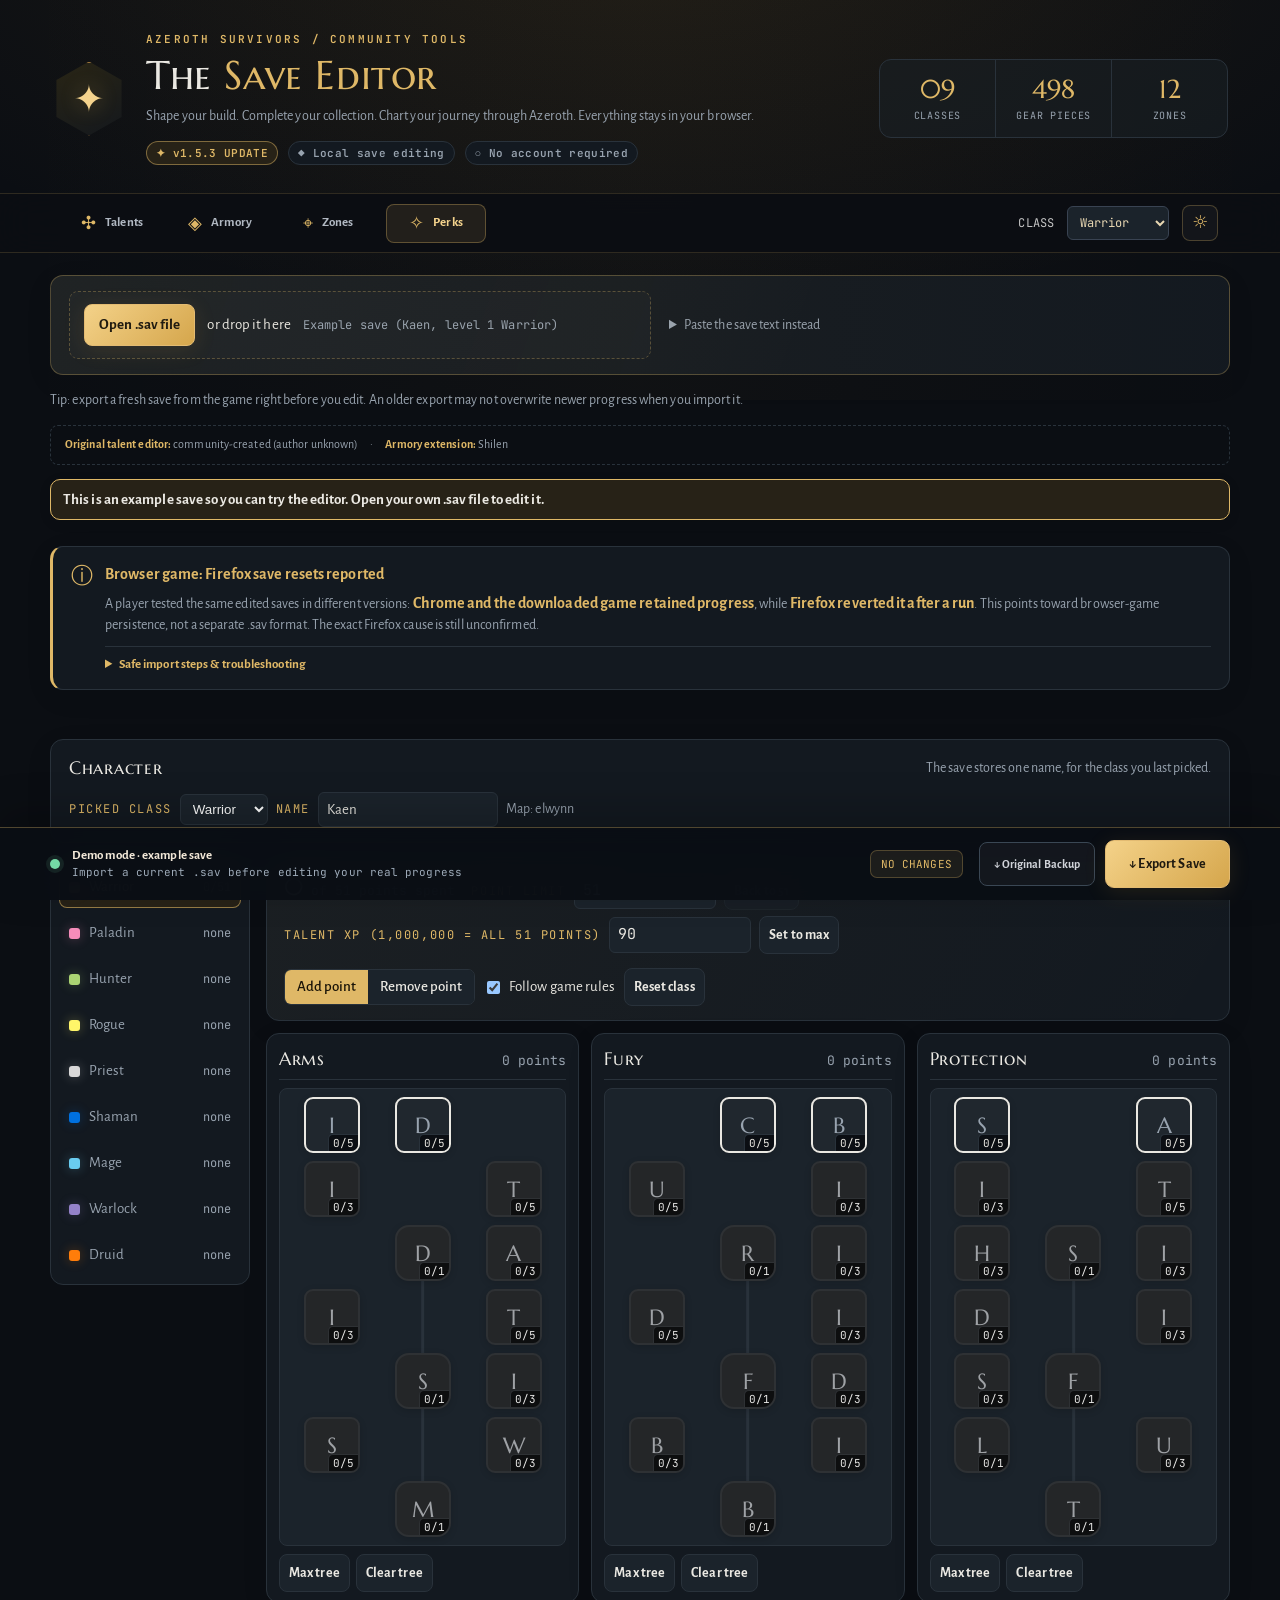
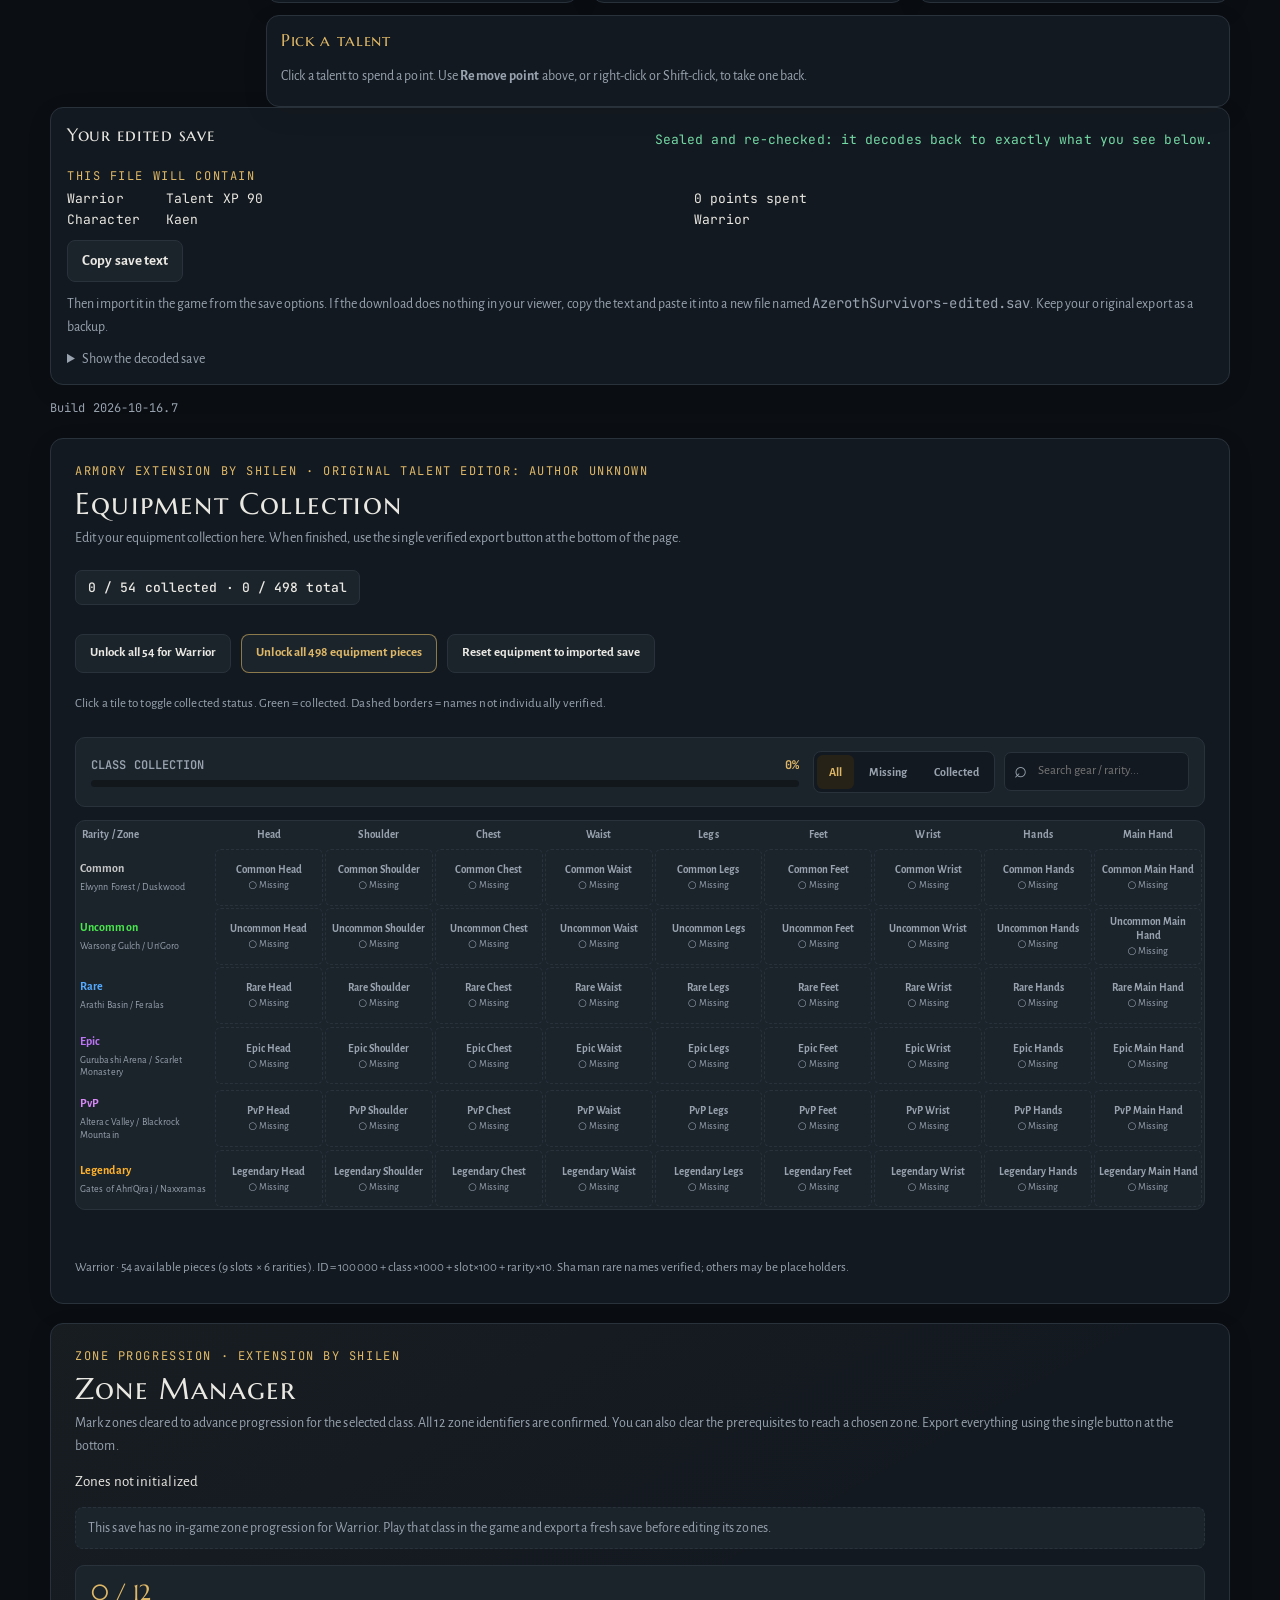
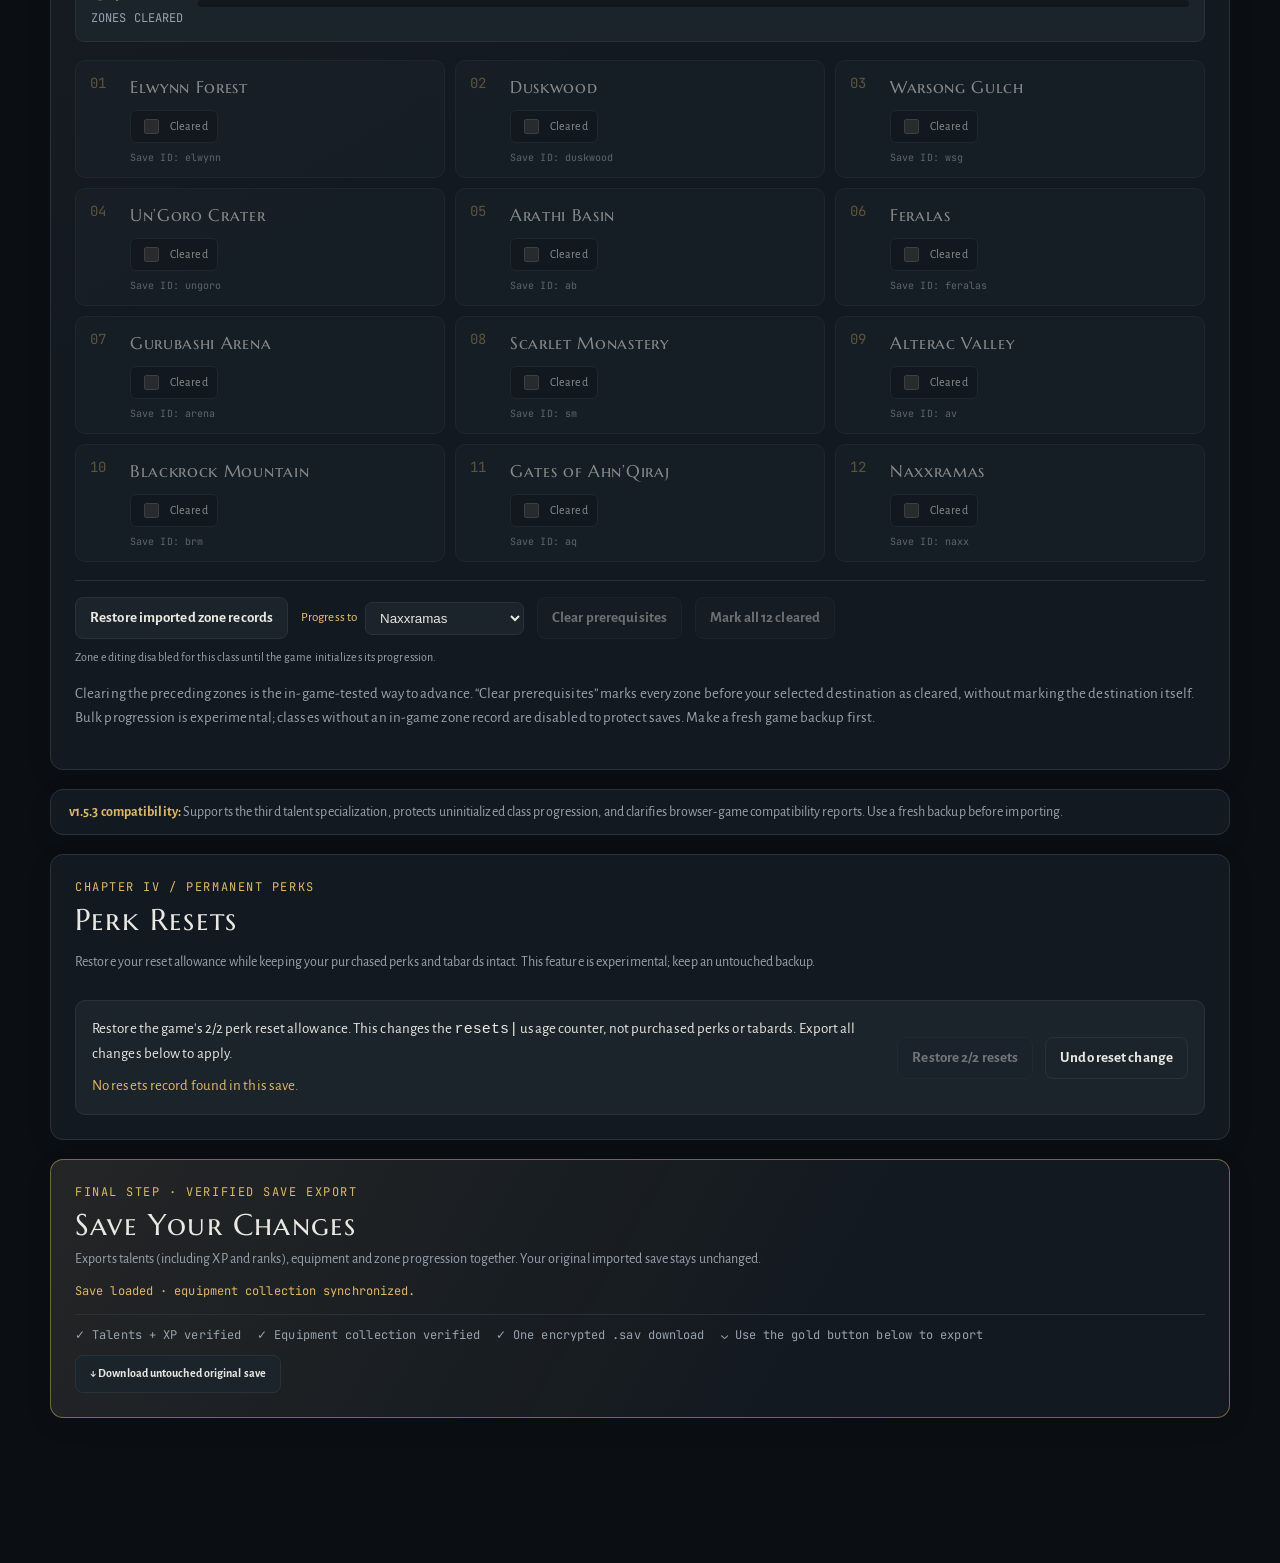
==== commit 7d9783bc: "Release v1.5.3: third talent spec, safe zone initialization, browser-game guidance" ====
--- a/index.html
+++ b/index.html
@@ -4,15 +4,33 @@
 <head>
 <meta charset="utf-8">
 <meta name="viewport" content="width=device-width, initial-scale=1">
-<title>Azeroth Survivors Save Editor v1.5.2 | Shilen</title>
-<meta name="description" content="Azeroth Survivors Save Editor v1.5.2: edit talent trees, collect 498 equipment pieces, manage zone progress and perk resets. Runs locally in your browser.">
+<title>Azeroth Survivors Save Editor v1.5.3 | Shilen</title>
+<meta name="description" content="Azeroth Survivors Save Editor v1.5.3: edit talent trees, collect 498 equipment pieces, manage zone progress and perk resets. Runs locally in your browser.">
 <meta name="theme-color" content="#0d1118">
 <link rel="preconnect" href="https://fonts.googleapis.com">
 <link rel="stylesheet" href="https://fonts.googleapis.com/css2?family=Marcellus+SC&family=Alegreya+Sans:wght@400;500;700&family=JetBrains+Mono:wght@400;500&display=swap">
 <style>:root{--bg:#e9ebef;--panel:#f7f8fa;--panel2:#eceef2;--line:#cfd3db;--fg:#1b1e24;--mute:#5d6472;--accent:#8a5a0c;--accent-ink:#ffffff;--accent-soft:#f0e2c4;--good:#1f7a4a;--bad:#b3341f;--tile:#d9dce3;--display:"Marcellus SC","Trajan Pro",Georgia,serif;--body:"Alegreya Sans","Segoe UI",system-ui,sans-serif;--mono:"JetBrains Mono",ui-monospace,Consolas,monospace}@media (prefers-color-scheme:dark){:root:not([data-theme=light]){--bg:#0c0e11;--panel:#14171c;--panel2:#1a1e25;--line:#2b313b;--fg:#e8e4da;--mute:#8d94a1;--accent:#e0ac4a;--accent-ink:#1a1204;--accent-soft:#2b2312;--good:#6fcf97;--bad:#ff8a73;--tile:#222831;color-scheme:dark}}:root[data-theme=dark]{--bg:#0c0e11;--panel:#14171c;--panel2:#1a1e25;--line:#2b313b;--fg:#e8e4da;--mute:#8d94a1;--accent:#e0ac4a;--accent-ink:#1a1204;--accent-soft:#2b2312;--good:#6fcf97;--bad:#ff8a73;--tile:#222831;color-scheme:dark}*{box-sizing:border-box}body{background:var(--bg);color:var(--fg);font:16px/1.45 var(--body);padding-block:20px 48px;padding-left:max(16px,env(safe-area-inset-left,0px));padding-right:max(16px,env(safe-area-inset-right,0px))}.wrap{max-width:1180px;margin:0 auto;display:grid;gap:16px}h1,h2,h3{font-family:var(--display);font-weight:400;letter-spacing:.04em;margin:0;text-wrap:balance}h1{font-size:clamp(26px,4vw,38px);color:var(--accent)}h2{font-size:18px}.sub{color:var(--mute);margin:4px 0 0;max-width:62ch}button,input,textarea{font:inherit;color:inherit}button{cursor:pointer}:focus-visible{outline:2px solid var(--accent);outline-offset:2px}.btn{background:var(--panel2);border:1px solid var(--line);border-radius:6px;padding:7px 12px;font-weight:500}.btn:hover{border-color:var(--accent)}.btn.primary{background:var(--accent);color:var(--accent-ink);border-color:var(--accent)}.btn.small{padding:4px 9px;font-size:14px}.btn[disabled]{opacity:.45;cursor:not-allowed}.panel{background:var(--panel);border:1px solid var(--line);border-radius:10px}.head{display:flex;flex-wrap:wrap;gap:12px 20px;align-items:flex-end;justify-content:space-between}.tag{font:12px var(--mono);color:var(--mute);letter-spacing:.06em;text-transform:uppercase}.load{padding:14px 16px;display:flex;flex-wrap:wrap;gap:12px;align-items:center}.drop{flex:1 1 320px;min-width:0;border:1.5px dashed var(--line);border-radius:8px;padding:12px 14px;display:flex;gap:12px;align-items:center;flex-wrap:wrap}.drop.over{border-color:var(--accent);background:var(--accent-soft)}.drop b{font-weight:700}.file-name{font:13px var(--mono);color:var(--mute);overflow-wrap:anywhere}#msg{position:sticky;top:8px;z-index:10}.notice{padding:9px 12px;border-radius:8px;border:1px solid var(--line);background:var(--panel2);font-size:15px}.notice.warn{border-color:var(--accent);background:var(--accent-soft)}.notice.err{border-color:var(--bad);color:var(--bad)}details.paste summary{cursor:pointer;color:var(--mute);font-size:14px}textarea.mono{width:100%;min-height:90px;background:var(--panel2);border:1px solid var(--line);border-radius:8px;padding:8px;font:12px/1.4 var(--mono);resize:vertical}.editor{display:grid;grid-template-columns:200px minmax(0,1fr);gap:16px;align-items:start}.rail{padding:8px;display:grid;gap:4px;position:sticky;top:12px}.cls{display:flex;align-items:center;gap:9px;width:100%;text-align:left;background:0 0;border:1px solid transparent;border-radius:7px;padding:8px 9px}.cls:hover{background:var(--panel2)}.cls[aria-pressed=true]{background:var(--panel2);border-color:var(--accent)}.cls i{width:11px;height:11px;border-radius:3px;flex:none;background:var(--c)}.cls .n{flex:1;min-width:0}.cls .pts{font:12px var(--mono);color:var(--mute)}.cls.absent .n{color:var(--mute)}.main{display:grid;gap:12px;min-width:0}.bar{padding:12px 14px;display:flex;flex-wrap:wrap;gap:10px 18px;align-items:center;justify-content:space-between}.bar .l{display:flex;flex-wrap:wrap;gap:6px 16px;align-items:baseline}.spent{font:500 24px var(--display);letter-spacing:.03em}.spent small{font:13px var(--mono);color:var(--mute);letter-spacing:0}.xp{display:flex;gap:8px;align-items:center}.xp input[type=number]{width:9.5em;background:var(--panel2);border:1px solid var(--line);border-radius:6px;padding:6px 8px;font-family:var(--mono);font-variant-numeric:tabular-nums}.ctl{display:flex;flex-wrap:wrap;gap:8px;align-items:center}.seg{display:inline-flex;border:1px solid var(--line);border-radius:7px;overflow:hidden}.seg button{border:0;border-radius:0;background:var(--panel2);padding:6px 12px;font-weight:500}.seg button[aria-pressed=true]{background:var(--accent);color:var(--accent-ink)}label.chk{display:inline-flex;gap:6px;align-items:center;font-size:15px}.trees{display:grid;grid-template-columns:repeat(3,minmax(0,1fr));gap:12px}.tree{padding:12px 12px 10px;min-width:0}.tree header{display:flex;justify-content:space-between;align-items:baseline;gap:8px;margin-bottom:8px}.tree header .p{font:13px var(--mono);color:var(--mute)}.grid{position:relative;display:grid;grid-template-columns:repeat(3,1fr);grid-template-rows:repeat(7,minmax(64px,1fr));justify-items:center;align-items:center;background:var(--panel2);border:1px solid var(--line);border-radius:8px;padding:4px 6px}.grid svg{position:absolute;inset:0;width:100%;height:100%;pointer-events:none}.grid svg line{stroke:var(--line);stroke-width:3;vector-effect:non-scaling-stroke}.grid svg line.on{stroke:var(--good)}.t{position:relative;width:min(100%,56px);aspect-ratio:1;border-radius:9px;border:2px solid var(--line);background:var(--tile);padding:0;overflow:hidden;display:grid;place-items:center}.t img{width:100%;height:100%;display:block;object-fit:cover;opacity:.55}.t .ch{position:absolute;inset:0;display:grid;place-items:center;font:500 22px var(--display);color:var(--mute)}.t .rk{position:absolute;right:0;bottom:0;background:var(--bg);color:var(--fg);font:11px var(--mono);padding:1px 4px;border-top-left-radius:5px;border-top:1px solid var(--line);border-left:1px solid var(--line)}.t.open{border-color:var(--fg)}.t.open img{opacity:1}.t.part{border-color:var(--good)}.t.part img{opacity:1}.t.part .rk{color:var(--good)}.t.full{border-color:var(--accent)}.t.full img{opacity:1}.t.full .rk{color:var(--accent)}.t.lock{filter:saturate(.3)}.t.mile{border-radius:14px}.t.sel{outline:2px solid var(--accent);outline-offset:2px}.t:hover{transform:translateY(-1px)}.tree .acts{display:flex;gap:6px;margin-top:8px}.detail{padding:12px 14px;min-height:92px;display:grid;gap:2px}.detail h3{font-size:17px;color:var(--accent)}.detail .m{font:12px var(--mono);color:var(--mute)}.detail .need{color:var(--bad);font-size:14px}.detail p{margin:2px 0 0;max-width:80ch}.out{padding:14px 16px;display:grid;gap:10px}.out .row{display:flex;flex-wrap:wrap;gap:8px;align-items:center}.ver{font:13px var(--mono);color:var(--good)}.ver.bad{color:var(--bad)}.hint{color:var(--mute);font-size:14px;margin:0}pre.plain{margin:0;max-height:220px;overflow:auto;background:var(--panel2);border:1px solid var(--line);border-radius:8px;padding:10px;font:12px/1.5 var(--mono);white-space:pre}.empty{padding:28px 16px;text-align:center;color:var(--mute)}@media (max-width:900px){.editor{grid-template-columns:minmax(0,1fr)}.rail{position:static;grid-template-columns:repeat(3,minmax(0,1fr))}.trees{grid-template-columns:minmax(0,1fr)}.grid{max-width:420px;margin:0 auto}}@media (max-width:520px){.rail{grid-template-columns:repeat(2,minmax(0,1fr))}}@media (prefers-reduced-motion:reduce){.t:hover{transform:none}}.srow{display:grid;grid-template-columns:7em 1fr 1fr;gap:8px;font:13px var(--mono);padding:2px 0}.out input[type=text],.out select{background:var(--panel2);border:1px solid var(--line);border-radius:6px;padding:6px 8px}.out input[type=text]{width:12em}</style>
 </head>
 <body>
-<div class="wrap"><div class="head"><div><div class="tag">Azeroth Survivors · Offline Save Utility</div><h1>Survivors Save Editor</h1><p class="sub">Edit talents in the original tree view and unlock equipment below. Both changes can be exported together. Everything runs locally in your browser.</p></div></div><section class="panel load" aria-label="Open a save"><div class="drop" id="drop"><input type="file" id="file" accept=".sav,.txt,text/plain" hidden><button class="btn primary" id="pick" type="button">Open .sav file</button><span>or drop it here</span><span class="file-name" id="fname"></span></div><details class="paste" style="flex:1 1 280px;min-width:0"><summary>Paste the save text instead</summary><textarea class="mono" id="paste" placeholder="RSE1:…" spellcheck="false"></textarea><button class="btn small" id="usePaste" type="button" style="margin-top:6px">Load pasted text</button></details></section><p class="hint" style="margin:0">Tip: export a fresh save from the game right before you edit. An older export may not overwrite newer progress when you import it.</p><div class="editor-credits" aria-label="Editor credits"><span><strong>Original talent editor:</strong> community-created (author unknown)</span><span class="credits-sep" aria-hidden="true">·</span><span><strong>Armory extension:</strong> Shilen</span></div><div id="msg" role="status"></div><section class="panel" id="as152-safety-warning" role="alert" style="max-width:1180px;margin:12px auto 20px;padding:15px 18px;border:1px solid var(--bad);border-radius:10px;background:var(--panel);color:var(--fg);line-height:1.55"><strong style="color:var(--bad);font-size:17px">Save compatibility warning — October 2026 game update</strong><p style="margin:6px 0">Several players have reported edited saves reverting after they enter a run. <strong>Game-side persistence of edits is not yet verified for the latest update.</strong> Do not import edits into an account you cannot afford to restore.</p><p style="margin:6px 0"><strong>Importing a save in the game replaces ALL account progress</strong>, including Codex discoveries; it never merges with newer progress. First export a fresh original save from the game, download an untouched backup here, and keep both files separately. Do not edit a class that has never been initialized in your imported save: play that class once and export a fresh save first.</p><p style="margin:5px 0 0;font-size:13px;color:var(--mute)">The editor can verify its own file format, but that does not guarantee the current game accepts or keeps the edited data.</p></section><section class="panel out" id="char" aria-label="Character"></section><div id="app"></div><p class="hint" style="margin:0;font-family:var(--mono);font-size:12px">Build <span id="build"></span></p></div><script>const _0x17f9ca=_0x1974;(function(_0x55c301,_0xd209da){const _0x425409=_0x1974,_0x2945e2=_0x55c301();while(!![]){try{const _0xf15ac=parseInt(_0x425409(0x451,'cZDT'))/0x1+-parseInt(_0x425409(0x222,'RJpd'))/0x2+parseInt(_0x425409(0x269,'BP5J'))/0x3*(-parseInt(_0x425409(0x270,'rW!1'))/0x4)+parseInt(_0x425409(0x475,'rO%*'))/0x5+-parseInt(_0x425409(0x2c6,'nI%N'))/0x6+-parseInt(_0x425409(0x2a2,'BP5J'))/0x7+parseInt(_0x425409(0x249,'#1xg'))/0x8*(parseInt(_0x425409(0x2e7,'d5Tt'))/0x9);if(_0xf15ac===_0xd209da)break;else _0x2945e2['push'](_0x2945e2['shift']());}catch(_0x20805d){_0x2945e2['push'](_0x2945e2['shift']());}}}(_0x3aec,0x87ec6));const A=JSON[_0x17f9ca(0x3c6,'cZDT')]((function(){const _0x1b3589=_0x17f9ca;var _0x402bdc,_0x229973=atob(_0x1b3589(0x480,'xSNF')),_0x228b6a=new Uint8Array(_0x229973[_0x1b3589(0x30e,'EFCi')]);for(_0x402bdc=0x0;_0x402bdc<_0x229973[_0x1b3589(0x213,'0Cy6')];_0x402bdc++)_0x228b6a[_0x402bdc]=_0x229973[_0x1b3589(0x431,'EFCi')](_0x402bdc)^_0x1b3589(0x29a,'i24B')[_0x1b3589(0x3b9,'cZDT')](_0x402bdc%0x14);return new TextDecoder()[_0x1b3589(0x2c1,')T#J')](_0x228b6a);}())),B=_0x17f9ca(0x42e,'qsBF');function Q(_0x5504d0){const _0x57334f=_0x17f9ca,_0x4e37a6=new Uint8Array(_0x5504d0[_0x57334f(0x3f4,'%Fqf')]/0x2);for(let _0x36447a=0x0;_0x36447a<_0x4e37a6[_0x57334f(0x2be,')T#J')];_0x36447a++)_0x4e37a6[_0x36447a]=parseInt(_0x5504d0[_0x57334f(0x29f,'wrwY')](0x2*_0x36447a,0x2),0x10);return _0x4e37a6;}const E=Q(B);function F(_0x15ff21){const _0x53e5f8=_0x17f9ca,_0x691683=_0x15ff21[_0x53e5f8(0x391,'cZDT')],_0x295553=_0x691683+0x9+0x3f>>0x6<<0x6,_0x37245c=new Uint8Array(_0x295553);_0x37245c[_0x53e5f8(0x225,'[Q1X')](_0x15ff21),_0x37245c[_0x691683]=0x80;const _0x2f9c8a=new DataView(_0x37245c[_0x53e5f8(0x425,'%Fqf')]);_0x2f9c8a[_0x53e5f8(0x29c,'OD75')](_0x295553-0x8,Math[_0x53e5f8(0x1cf,'d5Tt')](0x8*_0x691683/0x100000000)),_0x2f9c8a[_0x53e5f8(0x241,'XfbC')](_0x295553-0x4,0x8*_0x691683>>>0x0);const _0x53d746=(_0x38bb0a,_0x27ea26)=>_0x38bb0a<<_0x27ea26|_0x38bb0a>>>0x20-_0x27ea26;let _0x3c1497=[0x67452301,0xefcdab89,0x98badcfe,0x10325476,0xc3d2e1f0][_0x53e5f8(0x3cc,'*)cm')](_0x3bd8ca=>0x0|_0x3bd8ca);const _0x3a590c=new Int32Array(0x50);for(let _0x274044=0x0;_0x274044<_0x295553;_0x274044+=0x40){for(let _0x3b255a=0x0;_0x3b255a<0x10;_0x3b255a++)_0x3a590c[_0x3b255a]=_0x2f9c8a[_0x53e5f8(0x465,'f!SU')](_0x274044+0x4*_0x3b255a);for(let _0x5034d5=0x10;_0x5034d5<0x50;_0x5034d5++)_0x3a590c[_0x5034d5]=_0x53d746(_0x3a590c[_0x5034d5-0x3]^_0x3a590c[_0x5034d5-0x8]^_0x3a590c[_0x5034d5-0xe]^_0x3a590c[_0x5034d5-0x10],0x1);let _0x2c1a83=_0x3c1497[0x0],_0x3590e1=_0x3c1497[0x1],_0x2d0b14=_0x3c1497[0x2],_0x45849c=_0x3c1497[0x3],_0x48afa7=_0x3c1497[0x4];for(let _0xbff158=0x0;_0xbff158<0x50;_0xbff158++){let _0x2e7fb1,_0x599758;_0xbff158<0x14?(_0x2e7fb1=_0x3590e1&_0x2d0b14|~_0x3590e1&_0x45849c,_0x599758=0x5a827999):_0xbff158<0x28?(_0x2e7fb1=_0x3590e1^_0x2d0b14^_0x45849c,_0x599758=0x6ed9eba1):_0xbff158<0x3c?(_0x2e7fb1=_0x3590e1&_0x2d0b14|_0x3590e1&_0x45849c|_0x2d0b14&_0x45849c,_0x599758=-0x70e44324):(_0x2e7fb1=_0x3590e1^_0x2d0b14^_0x45849c,_0x599758=-0x359d3e2a);const _0x3c46b8=_0x53d746(_0x2c1a83,0x5)+_0x2e7fb1+_0x48afa7+_0x599758+_0x3a590c[_0xbff158]|0x0;_0x48afa7=_0x45849c,_0x45849c=_0x2d0b14,_0x2d0b14=_0x53d746(_0x3590e1,0x1e),_0x3590e1=_0x2c1a83,_0x2c1a83=_0x3c46b8;}_0x3c1497=[_0x3c1497[0x0]+_0x2c1a83|0x0,_0x3c1497[0x1]+_0x3590e1|0x0,_0x3c1497[0x2]+_0x2d0b14|0x0,_0x3c1497[0x3]+_0x45849c|0x0,_0x3c1497[0x4]+_0x48afa7|0x0];}const _0x5d9726=new Uint8Array(0x14),_0x310c3d=new DataView(_0x5d9726[_0x53e5f8(0x2af,'0Cy6')]);return _0x3c1497[_0x53e5f8(0x1d5,'BP5J')]((_0x1dc424,_0x12f6c5)=>_0x310c3d[_0x53e5f8(0x3d9,'CO]s')](0x4*_0x12f6c5,_0x1dc424)),_0x5d9726;}function U(..._0x32aed6){const _0x181ced=_0x17f9ca;let _0x39e289=0x0;for(const _0x153cd5 of _0x32aed6)_0x39e289+=_0x153cd5[_0x181ced(0x1fa,'XfbC')];const _0x5d6f22=new Uint8Array(_0x39e289);let _0x1b83bc=0x0;for(const _0x1b93dc of _0x32aed6)_0x5d6f22[_0x181ced(0x444,'fIBH')](_0x1b93dc,_0x1b83bc),_0x1b83bc+=_0x1b93dc[_0x181ced(0x2d3,'RJpd')];return _0x5d6f22;}function _0x1974(_0x51ce1f,_0x340c73){_0x51ce1f=_0x51ce1f-0x1c0;const _0x3aec9f=_0x3aec();let _0x1974e7=_0x3aec9f[_0x51ce1f];if(_0x1974['BNTIUE']===undefined){var _0x353ca5=function(_0x22b4f2){const _0x6f995a='abcdefghijklmnopqrstuvwxyzABCDEFGHIJKLMNOPQRSTUVWXYZ0123456789+/=';let _0x402bdc='',_0x229973='';for(let _0x228b6a=0x0,_0x5504d0,_0x4e37a6,_0x36447a=0x0;_0x4e37a6=_0x22b4f2['charAt'](_0x36447a++);~_0x4e37a6&&(_0x5504d0=_0x228b6a%0x4?_0x5504d0*0x40+_0x4e37a6:_0x4e37a6,_0x228b6a++%0x4)?_0x402bdc+=String['fromCharCode'](0xff&_0x5504d0>>(-0x2*_0x228b6a&0x6)):0x0){_0x4e37a6=_0x6f995a['indexOf'](_0x4e37a6);}for(let _0x15ff21=0x0,_0x691683=_0x402bdc['length'];_0x15ff21<_0x691683;_0x15ff21++){_0x229973+='%'+('00'+_0x402bdc['charCodeAt'](_0x15ff21)['toString'](0x10))['slice'](-0x2);}return decodeURIComponent(_0x229973);};const _0x18a020=function(_0x295553,_0x37245c){let _0x2f9c8a=[],_0x53d746=0x0,_0x3c1497,_0x3a590c='';_0x295553=_0x353ca5(_0x295553);let _0x5d9726;for(_0x5d9726=0x0;_0x5d9726<0x100;_0x5d9726++){_0x2f9c8a[_0x5d9726]=_0x5d9726;}for(_0x5d9726=0x0;_0x5d9726<0x100;_0x5d9726++){_0x53d746=(_0x53d746+_0x2f9c8a[_0x5d9726]+_0x37245c['charCodeAt'](_0x5d9726%_0x37245c['length']))%0x100,_0x3c1497=_0x2f9c8a[_0x5d9726],_0x2f9c8a[_0x5d9726]=_0x2f9c8a[_0x53d746],_0x2f9c8a[_0x53d746]=_0x3c1497;}_0x5d9726=0x0,_0x53d746=0x0;for(let _0x310c3d=0x0;_0x310c3d<_0x295553['length'];_0x310c3d++){_0x5d9726=(_0x5d9726+0x1)%0x100,_0x53d746=(_0x53d746+_0x2f9c8a[_0x5d9726])%0x100,_0x3c1497=_0x2f9c8a[_0x5d9726],_0x2f9c8a[_0x5d9726]=_0x2f9c8a[_0x53d746],_0x2f9c8a[_0x53d746]=_0x3c1497,_0x3a590c+=String['fromCharCode'](_0x295553['charCodeAt'](_0x310c3d)^_0x2f9c8a[(_0x2f9c8a[_0x5d9726]+_0x2f9c8a[_0x53d746])%0x100]);}return _0x3a590c;};_0x1974['eDYSML']=_0x18a020,_0x1974['ZGDUZb']={},_0x1974['BNTIUE']=!![];}const _0x49900d=_0x3aec9f[0x0];_0x1974['FbeJkM']!==_0x49900d&&(_0x1974['ZGDUZb']={},_0x1974['FbeJkM']=_0x49900d);const _0x277674=_0x1974['ZGDUZb'][_0x51ce1f];return _0x277674===undefined?(_0x1974['eCCgXU']===undefined&&(_0x1974['eCCgXU']=!![]),_0x1974e7=_0x1974['eDYSML'](_0x1974e7,_0x340c73),_0x1974['ZGDUZb'][_0x51ce1f]=_0x1974e7):_0x1974e7=_0x277674,_0x1974e7;}function R(_0x518e61){const _0x2add5a=_0x17f9ca,_0x27b5f9=new Uint8Array(0x40),_0x44dfed=new Uint8Array(0x40);for(let _0x45d269=0x0;_0x45d269<0x40;_0x45d269++){const _0x203eea=_0x45d269<E[_0x2add5a(0x1da,'IYEB')]?E[_0x45d269]:0x0;_0x27b5f9[_0x45d269]=0x36^_0x203eea,_0x44dfed[_0x45d269]=0x5c^_0x203eea;}return F(U(_0x44dfed,F(U(_0x27b5f9,_0x518e61))));}const g=_0x60614d=>{const _0x50fde0=_0x17f9ca,_0x353692=new Uint8Array(_0x60614d[_0x50fde0(0x37a,'fIBH')]);for(let _0x290f0a=0x0;_0x290f0a<_0x60614d[_0x50fde0(0x1da,'IYEB')];_0x290f0a++)_0x353692[_0x290f0a]=0xff&_0x60614d[_0x50fde0(0x3d0,'[Q1X')](_0x290f0a);return _0x353692;},D=_0x2b08b1=>{const _0x28ec4a=_0x17f9ca;let _0x339324='';for(let _0x196053=0x0;_0x196053<_0x2b08b1[_0x28ec4a(0x3f4,'%Fqf')];_0x196053+=0x2000)_0x339324+=String[_0x28ec4a(0x26e,'fIBH')][_0x28ec4a(0x244,'0Cy6')](null,_0x2b08b1[_0x28ec4a(0x3b6,'EFCi')](_0x196053,_0x196053+0x2000));return _0x339324;};function w(_0x59f04c){const _0x9030be=_0x17f9ca,_0x4ea5cd=new Uint8Array(0x8);let _0x586f26=_0x59f04c;for(let _0x487ef7=0x0;_0x487ef7<0x8;_0x487ef7++)_0x4ea5cd[_0x487ef7]=_0x586f26%0x100,_0x586f26=Math[_0x9030be(0x433,'BP5J')](_0x586f26/0x100);return _0x4ea5cd;}function _0x3aec(){const _0x17591a=['tdvxW5D2WOq','WRX6n8oaWORdQ1i','WPxcIXxcHCoNa8oclmkI','W60Xnmk+gq','cCkubG','lCkCeCkHymkRW4xdV8kDW47cGCk1W7JcVSoXW4GmimkvzW','gwJdMteSW7BdOHVcMxddTmoaW7NdSHi2AWXclCoT','W6jBWPZcJWNcSrZcMSkJW4G','WR4UpSo3','WO0oWOBdLbBdHge','ACogqG/dRq1T','WQ1UW4fQW7DR','Etnq','WQZdTmkCg33cNe0','W4RcRCkVWPr2WQHXW4hcPh4','W4ZcP8kcWP9uWRPjW4hcJ37dLh/cM8oz','WO07W5nBW6xcIq','DmkuW4FcS8kk','mw1bW5yfqmoq','qYvl','kmkdgmk2E8k6','AmogxG','WRRcGSoZW7vMrq','W6uGW4K','WOJdOb3cJbG','dqFcImoQsCo5xLFcMt7cJqRdGmkoWQGAWR9xfCoRW5BcUZ8Q','x8ohd00iW6RdRq','WQxcIt5uvMJdJIy7W53cLtxdUSoBDmk4','aa3dKmkOeW','W5VcVCk8','pCojsSoIcCkdWPjlWOfcW6NdVtm7dKtcISkJdq','uJfxW5TX','W7eNEa','W5BdJmouWPea','paJcGSoGvCoUgW','m2LF','WO7cU8k+WQjD','WQbMldm','W6ZdVSkAbh0','ftvlWQDSW5G','BIDqWPLtEq','WPldQb/cNdjR','W64yWPtcNsBcTfdcMSo/W4FcNmkeWQhdMW','xXKKW7/dH3NdR1/cQCkLW4i','cCo3W4RcSSkeWORdPmod','ysPCW4jTWPJdVetdQSkstCoLW4NcKSkJWOFcGICWmG','[base64]/dSMi5gYNcQIXxpY7dUvWSWQu9W6FdT3/dPJDiWP8AW4NdJSocWRjODYWHW5NdIqXnnGv6WP/dPvfrvSkKx8kBj0ldR2GuoXXNW6RcUCoYD8odWRaAWOyWW6VcNmoAA8oMsCkjnXVdUmoxW5LGWOxcKmk5vW5eyCooqftdRvygW7tdNCkvWRhcQapdGhLUcxFdIwBcJSoDW6S','WQpcSthcLSo9sW','kq/cH8oKrmoHdq','rCktwCkQvSkSWOvrWRK2W48','f8ohhSoZfCkpWOG','WOpdNCorWOCo','W63cLSo4W7f4','tGGMW67dMG','EwHeW4vlv8opW6JcPmk4WPjBW649aCoHWQzLW7ySeCopWPtcLmkMW6ZcUfZcVSkWW5JcImoXDrWPW4NcP1aJW4xcLmkRxWRdM8kuWOOGW5JdL0hcGSoCfSk4WRVcKKD3umkFjqnBeHFdPh/dRw40pCoQW6jogCouW7dcRdddGL/[base64]/ne1xW7BcV8oJW7C6WOFcGmk3e0PVWQ/dUmkyW7GOF8o3aHLXW5D6E2VcT2SlW5tcHCkAW4NcJbNdKSoMeuldUSklWOZdI8oEsCkWyNJdNSoFWP1IW5pcUSkaoG','qCoqW55AamkvW7ldU0FcTwzRuSootsG','umojemk6ECoHWPhcG8kmW5xcGCoIWRlcOSoMW5HwoSkBF8kkmgVcPCkMCMFcKSk9WRlcQSk8qSkyWPm/Fc5fWQlcJSoqW67dJSkMDSolutn0WQX+W5pdUmkTDmkveq','WRZcTfFcOL0','amkdgSk0E8k3','W700kG','WQixwq','WO0MWQFdNIWsW4bovIFcUmopWQ/dQmk/W7NdMCoRF8oHELlcM8oZWRDsWQH0WPX+u8kDlCkaWPn3W7u4e8omfLhcNNq','b8odeSoMjCkfWPjlWPCmW6K','WRVcQeFcVKLP','hHmfWR0QW5dcUmkAW5nKlSow','W48NrsJcICo+hSkyWRy','WQJcGaBcTmoNtCoE','vIzkc2PyW53cGCokW6JdTCku','i1vaWPJdNq','i2vbW4CorG','zqlcJCo5b8oUeM7cUM3dH0NdG8opWRqEWROebmo9WPpcQNi0e8kOmuldSLxcUh/dIG5oyW','zq8A','eSocdSoxemkpWPjlWR4lW67dPNyNdLS','tCoBW5rW','fmkDtG','AvxcLmoezq','W501wdpdP8kfsCkHWQRcN8ohvNf+','WORdOapcNHH5','WQJcVKu','WRXHk8kJcbf7mSkvW5FdUCkbW6XQWROyW6u7','usvBdxW','W7iKnSkWgqK','W4m1Fti','cCkggHPBWRW','WOOPythdQCkfv8k9','WRBcVLRcSfPV','cItdKSkKW53cGmk3','W5uHtIhcLW','dq7cJCo8b8oKds/cQhddMG7dI8opWRClWRPbumo8WPFcUtuQxmkVDfRdUuxdQIlcLWHCkCoylSogWRVdPvWjh21NfCo6vKdcJmk6WRFcI8kbFtzsW6OMkvxcKSkAvMXCWR46W6K7iMGmeCohd0PEW4iHtY3cOmoXda','wuvq','qHH/','W67cIX3cGSoNtmoADmoK','e8opWRJcJSoqz8kgW7uGWPhcUq','WRr7nCok','vdfv','WQ11i8oiWP3dVa','WR7cTepcUujOs8oT','ncXsWPK','WQldVCkag3NcIfW','q8obW4G','DInmWPLczq','wGGGW7VdMNJdMa','W6eZW4b1W6q7r8kKW6qCbmoHW7JcGW','s8kvvcJcGtvLWOeyW5OnWPhcPwxdLgRdHmkDwWXVWOzjACo7ca0UyqTSnCopCx5qq2pdQHBdHJ7cRW1cD8kEcmo9WOrNWQlcT8klb8oHomk2vGXKW4NcTmkrFSkDBSo4W5qDWQCqW7ydcGa9WONdNx55kCoooYK','WRNcUJpcLSoSD8o9D20','lrtcGCoQACoSe2O','W6jBWPZcJWNcSrZcJCoYWPNdGSok','WQxcGmo0W6iRq8ovEchdQqPjns/cVcevWQS','udjkhNztWOu','W7xcGCoZW7n/sa','WQdcJHNcLa','wJzmWQX9','WRPHiW','WRuxw8kwW5L+','WRP7icSorCkwW55wmSkpWPmCW4q','rJldGW','mw1b','WOxcSMK','rYzChNDeWPdcKq','WQastCk0W4PVieXrWQHtWRhcG0z1Fa','bmoFWRi','W70PoCkLlG4IDCoLWOe','omotuXddUaS','rcjyW5DTWPRdSwu','wmoddW','WRNcRKy','FmkCW53cT8kkf8ow','WQpcPdhcMSoQ','lGFcLSoH','qXXPsmo7WRC','taWL','umoDW5L0','WQdcOs7cMW','BfBcG8oGDLhcTa','W64GkSkKca','s8kqxSkNvCoFW4LLWPmLW5hdTMO','umoadmo0u8oCW4u','rIVdGG','EYjg','A8krW4dcTCkC','WQldUCkd','W5RcVCkKW7i','hmkpf8k4','WPRcS8kOWRfE','W7RcJmo8W6zit8oDFbpdRG','WPPMwdVcNmki','WQmuWPq','W601yZldQmklrmkGW5NcGSogh311rbWeW6FdSay7e3SHWOycvmkFcSkCW5vgW6tdPMFdVSo1WOKQzmkmWP4UW6Dw','AcnsWPjxBSkA','usBdNq','W4eRWRRdIrddOG','a8kquq','uYvB','AmogrIRdOHO7xW','aapdI8kTba','v8kbuJFdJYj6W4ayW5LvW53cUtdcLw3cI8ocyWG4W4LgFSoZcfyYBqnPnCocCJ9awd/cUG/dLwJdTemoESkva8o0WOGHWR7cQSkwuCoQpmk0eqXUW5BdTCkmySkaiSoTW5GFWQvAW4LmbGOGW53cNYS7jmotCtH7WOtdMmkzWP0/W7ZcHmoNWQqehSo1WPpcOdJcKXZcNeHOe1KZr3VcOSkXWRfsfZK4W4rhv8ohWRLWqsfiW4KsWP7cLYT+WQT6WR/cOYhcVmoBpMfBWPGrWRNdHJ1xwCouA8oRDmkW','ha3dK8kM','DaiDW44','zIJdHg92W6RdVWtcJd7cP8ogW7tdV0eXpKDbl8kGW6y+W5dcOG','qZfj','W63cHCoVW7nUva','amodc8o+a8ko','WQ7cULG','W4q7za','WQ3cGbG','W7BdNwGNdtZcKh9gWOldIhy','rvzzW64','W5O2Ft/dOq','W4j9WQldHs5FWQTdsZK','rcpdLuzKWQ/dVX/cThFcP8oxW7ddVqq3','zWqs','mfjmWPuDWQqdW7BcOa3cICo3W5e','sJxcMa','wCohdumv','WPxcIXxcHCoNa8octa','FWRcKmk0','WRhdTSkf','eJvC','WR5OktGfx8kr','jhXDW5yfumoGW6hcVSkNW4S','WQJcIdr2vgu','DCkCW5e','n8kcfCkNBSoYW5NcKCok','eqddJq','W5S1yW','WQtcTs/cLmo7sW','rSoBW4HAf8ktW7q','v8kcwdldHdv9WOup','WRP8nJu','WOv9ltGzc8kwW7TFmCkaWPidWPa+ucJcIdiWWPdcUeJcR8kdWPFdGeuOW5JcKmoQoJO','WRBcUY/cTSo/xmob','cZ9s','W5VcQCk+','i0JdOmk9r0NcMCkabmo7pva/f8ofAmkhk8oDtK9FgcLfACo9kdbdkvTQaCkAW7xdVWxdPSkxWPPIpSk6WPiPt8k9W6XkWODyW5mKcZRdPmk8WPC2aaFdJ2PuereMvJbaWR9KtmkcW4jocfK','dSoeWRdcJ8oN','WQZdTmkAc3m','W4b8WQBdHsn/WPLgwJldRmodWRe','W7dcNrPZg3NcN8kwa8oOpmokWOZdIYxdT0VcHMGfirBcMmkipvdcQYuBkqBcMmo9WRmrmLqHz0FdI8oSW4NdPs/cOSkVW6j/h3NcQemse8oUWPm','eSkFssZdIdn6','w8kfWQtcK8oLnG','sCkeaepcNJy','WQiAwG','WOBcSNDq','gmkhwcW','W67dLK0','W4WMqIm','f2LCW4ycrSogW7RdTW','r8oddu8sW7y','AuZcGW','W5q5W4rUW7e5vSoaW7iBe8oXWRtdN8oPW5lcGSo0WOVdSeRcMCoxWOxcMmo/W6KdW71zaWytzXpdQG','pKrlWP0','smokcKSn','E8kCW5K','W43cJmo4WRrSqCouFhxdQrCelctdUsLEW7GIkCkFgdZdQCorWPDZWQlcTI9MDev5W6BcL8kAWOtcVMT8ECoueCoNhmkevmoYW79Pm8kpWQtdOCkhw0jjwmodW7DVWP5CW77cGeKxuSo1kmkDWQZcNXrTWPPKWPtdN8oWA1VdO3G2AezvWRZdNq7cMJu4WO/dTM/dUCkurW','EuZcKW','x8ohd00iW6RdOG','sIZcG8kJWO4','W6eOW4zOW680xSkf','W6ZcGbzXfsBdNmktgCoTp8ouWP7dNZ/dPKJdIcOhp1xdLCohzbVcV3ewzrFcMCoNW6nsla89E0RdHSkNW4VdPYFcP8k/W70XhYRcRf8maSoXWO9xW77dPmksWOpcQ8onWOxdML3dJru','yCoPW67dUCk/WOlcRG','cSofWQtcNW','WQVcGvNcPmov','fapdJmkgaCoHW4a','W54VWRe','WOJcU8kIWQ5lxq','usBdNwz8WR7dOG','FIDwWP9fAmkl','W5pdGCorWOCa','dJfxWQ4','WQBcMdX3rx8','AaqDW44','kWFcISoKva','cCkgefWFW7ldUZu9W4n0dCog','uJvpW59PWONdM3xdTCkfwmo4W6RcR8kD','W5iMzYlcJmotomkwWPSgW5m','DSoZW7NdJSkNWRlcO8kjhCk2yKLS','WOhcUMzv','bmogWQNcMCo4','WO7dUCo5WPebW64sWPBdQMZcKsldG8kgWQ5DWPJcQgZdR8oWWOtcK8kQWPL/WQG9W6BdGrJcJ8kQeGSTW5XZdfrWDueXWR/cGSk/C8k2W7ldVSkVWRddU0nfW41eW4Hjs8k/jItcL8ojhmkkW4xdVIuxerFdPhSLF0uIdSktxmop','gmkghKxcNG','rmooW4hdVCkDWO3cOG','vZTFduzzWPxcJCoLW6W','WQRdRSkwgMe','W482EZpdTG','rmoAWQZcM8o6zG','WO3dRrJcMHG','WQdcNZvH','AGOtW4a','WQmoWOO','WQxcL8oTW7vLamoADtpdQurwEtJcSMCj','W5iOwsRcNSoc','wSocW5/dTmkZWOG','EfJcN8ooza','fmkqtq','fmkzxdddHJm','WQJcMaDKsh/cHW','jmkWWQxdN8k9WOFdTG','W4ZcQCk8WPDsWQ8','tqu9W7NdJa','WRmxr8kAW48','h8kdaa','WOpcSMTvW70','gmkueCk2','W6uMwYtcNSosza','WRZcVtpcLSoT','E1JcPCoRq8kTdMdcOhdcJLFcNmomWQ8pWQjlhSkXW4RcRsv+w8kVoGpdOKNcUItdI0qEkmoEi8kjWQhcRXLng31Vtmo4sWRdICoiW6xcNCkAp20DW74MyfVdImkebcDCWQWPWQ1GAq','hSkjaW','osrxWPDAAq','ctlcI8kUWO7cLW','WRHSnteksmkh','uGa6W7/dPNS','nq/cISoQva','WQuvWP4','WQ12yCoIvvCFz8oCWRlcVCkY','WOxcTN1kW43cGuRdImo4jCk3','hSojdSo3','fCopbSo3fq','tCovW4O','W5mJWQBdIG','WRpcUdlcGmo7tmoD','WQFcGtvIrx7dLa','vCozW5tdSmkiWOVcGSkvcfRcUIfw','W4RcP8k5','WOaAWPJcLWXdW50OkmoBpmkUpmo3','WQlcTtpcMmoT','WPVcT1JdTW','omkjW4JcUSkChmowbtur','W5bTWQFdSIXjWPjECZJdQ8oyWQBdP8kPW7G','sXHZtSo8WROR','xXbKra','chXrd3fFWP7cHSkA','W4eVWRddMJBdUvC2zCkQgq','DmoCW5nSvSkzW6/cR2xcS2e/vSoocaHbWR7cVq4NW5WbW4fXW6XmWOrhW5yRiSknW7BcO0r5D8krWQ8iW5pdVSkaWRhdQcvmieBcGJ9RW6ldQgZcOSonW4ODB8kQhG','rZvnW7LSWPJcPYu','bSkewcZdMavSWOWoW4PeW5ZcVW','cGpcImoQrmo5xM7cP3RdMGJdNmoEWQnBWQjmfCkVWOlcQIH+d8kImu/dUuFdPa','b8ohbSo3cmkEWO8','g8oud8o0','W47dJmovWOe','vCovW5NcJCoK','bmogWQhcICoGrmkbW7iX','WORdPaNcJrX/W5VdVG','WQ7cUKBcSeTZ','suviW6LHWOpcLq','AZnhWOXpxSkAd8oBEWBdVt8cnSkP','W70TsJNcMSkBpSki','e8olWQW','w8kfWRpcISoYzSowWR1QWP3cUcD0WPrFdG','WPOTqJVdM8ovjSk0WOKgWOVcSY/cHvnLW4CAW6y','WOq4W7pcJMmyW4LyzYJdKmoUWQi','mWNcJCoH','W5ddHmoBWO8z','ECkzW43cK8kpf8omuseOWRFcTSoUWOdcUSoF','rCojdu0','fCofWRxcLmo3','WRn7omob','bG3dKG','nHtcGmoQvq','b2FdItiVW6G','WQddTSkFb3NcIW','[base64]/dMwaEmXxdSSowAmkfECo3WP3dPSosWOlcImkhWPjbWRFcOJhdQCkycSkFtSo9WRz3WPXeAf5qxdddGmouWPP2umkFrmonWQBdJ8ovWOJdV3CvfumoW53cMqRdMmorW4DrWQ/cK8kDWPv8WQ7cMCojWQXVW6JcUmoceSk3C13cUCohxwCRzHKQW6JdRKaYW4FdSmo0W6FdPSoICg92gmo/x1ldLwJcPCkXW5RcNYRdMCkZW4pdPZ7cKtZcSSo6WOXjW5dcISk5g8oliH/[base64]/[base64]/WQhcTtydtCooxt/cN8k9hgSrAmkNW4pcVSo9WPWzEmoKWP/dV8oLWQhdJCoAj8koWRf1DWpdJLGeWO3cP8keW7i5W5ldOZ8bW4BdNNpdMZ1vis9rzCoEgmodle7dSCoPWRNcUmoYW6lcRvy7WOKHW4ddPmk5WRj+W53dQqNcHSooWR/dTCofWONcLCkGWQxcGxNdKmk+xX01W6ZcQCoXAM1YvdLpeMRcII/cRmkmB8kSW53dQ8kvWOmBW6u+rI7cISklWRrcWRNcRN/cLwBdLSo5ECkAAZdcLCk+ESoAWQThW5FcUMicW4Ojv8kmwMuGWOJcQf8PaSonrKJcLepcQhVcSmoJn8kBamk+WOHmWP/[base64]/dSSkOENRdTmkVoZJdRHtcN2i4zLRcIwWGzt9op8oaWOPYWR9Md8kVWQRdGCowwYjmz3BcOSkktCkLFCoadJb8W5VcOSksWOvDWQShW7S8WO/[base64]/WQ4SytOEWQ7dVCkDW5ZdLmkAeCkIW7lcLNb+W68/[base64]/vG86gCkRWR59W4BcV8kyWQVcH0ZdOmk1mmomW6ZdUSoml8oaqvLNWOxdIKGHogmVgXdcI8klvZaNWRNdJ8kHW5Wzl0zpWRD/[base64]/dIb3cJMZcJsZcKSkyWOjzAu3cJYddPCkQW5LMv8kgWOj1W4zPvc9MktpdVYpcN2VcI1BcUNm3WPxdKYxdPmkoWRBcHmkDW4v8ESkbgmknWQ3cLYHPWPtcLdhdLt3dMXukWPtcNIOhmXKRWRexsYRdG0rTr8kQagBdS1xcKd7dUYfNWOZdGaXlj8oLWOW2W4vnWPKvW7/[base64]/cGhS9haexgZaIWOxdNCoKb8k3ywmxW6uaW7FdRXNcUCkuW4fTA8oFrSoFfrrpfSkEBJhcSaBdN13dNmkCqSkvbLfbWRJdKK8XWPddSZzGW7fSs1S3fCkXcmo7cCkGoqtdLCo0W7pcQJ/dGh/[base64]/dTWFdP8kMsSkXW79ncmo4wX3dJmo3FCo3lNNcTYy3f8kQfmozWRrEWP5HkanXWR/dSLrejWNdTuDAWQy3W7NdNc0FomozWQPPzLKvtvusWORcKqCDqSocu8o2fq7cLCo6W51BFSk1W7RdHveJWPhdVN9JW7lcRfGlEmknW6GJW4FdV2JcGmo4WOOuWP/dRCo1W7BdN8odW4eCW4zkW6BdK2aCW5RdTwBdOmoYW64Nzmk3hmooWQ5ybG7cVSouWPfdBc1rW7PIz8knbmkWWPZdMaTfW5RcQSoFW4xdOvlcMCk+uSkmWQZcMmoQWQlcNLfIFdPGjq7dHxBdTttdSrjxw2q+lv/dSmoze8kNkSkxy8kpW5fkW4RcOSkpWQKWW4lcRKPQWPFcVZW4WPWFAw97vg10r8kvaYeAW7pdHSkHqmoiyHHrhmo/lvP6ySk8Dt3cTCkGpxztWQ8FWPBdKgr3hmorpHblxt9JoCkKACoGW7pcS8obWOXUWQ0TWQSeW7NcIx7cISo+WRHWlg9MzmoSW6zeW5nXWOf1r8oSxK3dTNrJgCkkW6noWOdcPLGwyZmcjCosvqlcG3DRjCkuW6FcTmo9gCoeW5P0g8o0W7SRW71/W6PrwSkiW5VcNSkdWPlcLSo5WPjIW7ldU8kwW5XllSk8pfvfBmkeWQddLSoLihKelseBWOeUWP3dHqCAbJWSwbhcJ2faWQ/[base64]/etJdOaxdKmoKW77cN2WRe1RdUL/dJmkWW51JWPBcHCoNWQdcOelcVY3cPSoMWRP9W7/cMcTPjtLwfX4XW70aW4JdSSkbkabjWOG8kxRcUtCHW6xdOCkypHdcLYz+hs4BWR3cIL3cVMqFEmkHWP3cUZhcH8k/kIxcNCoOW7TtwKulumouWRD2bxqOvG/dMM7dISkfW67cMHVcN0JdTxPQWOjoWO4aeCoAW65oi8krDvNdRqOYlCkHW4pcGgaric4wfwjUW6dcN8k6WRLtWPJcObCwW5HZW6rRWPhdPwzWiMujWQHyhCkwu8kLWQCcW6yhWRXLW5PUumkkufGPWRpdOZ5fWPddUmo5amkUyNCiWR/[base64]/cHSo0W5iZWQ7dO8ootCo/W6RcT2yIWQFdOSoAvSkCvCoWheuuWODSWQ/cRCkMW63dLXKCdSkJW6XAW4CVaxNcOaBcHmoVuCkTWRpdRmoqAG5py8kDdZNcHd4ZW5OeWObcW7qMWOFdQmkvisyWW6VcUfX5wvtdGJzPW5RcPb/[base64]/rL12wLbSWO0XvCoHCLT8tx4aW6FcTCoksSoXW6VcQXWrW4hcImkvyCo/WQtcNZZcOSompmkcqCouFNi7W4dcHs3cU8oUW57dSCoJdmkDsKBcTmoZkctcU8oskSoVWOFdNSo6WOVcGmk1W6bExe/[base64]/WOyxm3zrmSonWPGrvSkuWOFdTCoHESkNW6qExgLgf0RdVmo0W4BcMCk+imoTW6i0WQOOBs43WPVcICkAW6PizSoGWRHfmcNcP8kegsTQkvBcQu3dM0/dOmoiWQX7v8ksW5/cMaxcSK9aWPRdKSoPjmkfhSoMc10CC01uu8o0iCkfWQlcRSksW4XpF8oTW47dIJFcJCo2W7j3lHpdQCkzW4RcG8kepCkiWRjqWRrSd0pdOYWDWQtdIhBcLmo6WPNdOa4oc2XhW5/[base64]/[base64]/[base64]/dLCkWWR0tWRxcLCo2W47dSSoQWQNdTeqIWQO4W40DWQtcVmk6W7xcHmkHlSosbSkrr8oYWRNcQmkYW5BdNfaNWOFdUSosr8oDWOPpWQtcPSkkcLasWO/dTu3cKmkIW4iJWRpcRHPUW54jWQHLF8kTe8oaW7NdNCoFqtXdpGCWBSoHqmo5W6KgWOhcSd54ixO9W64QWPS3WQtdK8khaWP/pILzW4dcS8kueviPiJbMne1eW7RcVGBdKLNdJXbqW7XdoSozW7ZdPdFdGSoSCSonj3FcGCkYWOjpW4Ove8oDBSoToJHwW41ioLxdUCo9WOfIdJZdLKL2W57cU8kcW48yFctcI3C+W7XeWR4ssmoLfCowEw3cGCoXwmoaW4/dKSoqfmoDgLFdSIldSmoKW5FdGWVdLh/dMSkYAZ3dMCkhnXLlpwBdJ8o5W5NcSrSWWRtcI8oYjfDGW4JcSSkIcSoRWRveoxiOWR0ebK5BqCknjg/[base64]/cKcnSz1ScqfZdMq1liqhdUCk/WR4XW6C+WQy0v8k5iSk6fSoGW67cPZddQ8oxW4LCWOCdn8k5FLddVSoUW7pcPSovWPHbxH8bW4pcMSkCj8kQASoSW7hdGdK7W6ZcHSoNadFcQ1pcQCkvW6NdI3FcNmo/[base64]/[base64]/dRX0ffmoNW68hlb/cHL/[base64]/[base64]/dO8kliSkVoSksvCocgGbCb19jW6BcTsxdISo2fSkmcmk5W4ZdSSkfWPW8W5akduddHCo5vK/dVdpcOmkdbmoPfNPGWOCKoI/[base64]/[base64]/dNSollw3dOd3dGSkfW61sCgzHxmoKWRr4omkblKSMdCkkrcfpoq9RcCkzW7SMbtdcNXLFlLvHggODW6j7W6eWCa/dGKjztdyOnKVdKSonm8kSW4hcG3FcNSoGvmo9W6lcPmk9nmkzW77dTCobzSo/DwO6wSkiASo3aCoOACkErdebWRDiWPhcJG8/WRJdR2jMqwXUASoGuruLaCkDW64UgCkOmh0OB8k7W4/cLmkXW4WLF1L1yuTtASk1nhymWPD+W6T/AmotWQVcVxRdVhtcVSoevfZdTCoXbaFdGCk3eNRdPfxdLsXQW7P5WOFdOa/dJWLIyY5Ad305FmkApM5NWO5nbYVdRCo+lNJdIGa7W4VcTSotWPxdL34pWRizW4hdSCk2WOX0WRPslLvMf8kVuCoaCqldRCk4iSolWPazmmoyntPxW5DomCkrW55HW5m9WOz/f1JcPHaLW4ldPg3cGYy0W40ak2hcMYFcUCkCW4aRWPtcKSkzaSoGWQ4EW64KW6vAW7FdJhhcJ8oLWRSuWQWVcwbwedzksfRcQdNdMrVcONNcL1tdMWldGdDADx3dLmkhW6aFnCotxCo2i8ksWRxcTGSwyYHwC8oMg17dJmojaSkeat/cIb5VWRCOmxnuWQ7cHmoCrSozW49eFmolWPZcTGZdQ8kFbfyWsvldIXauzmo1tdJdHmkWsbpdM8ond8krWO9sWQ/dSx3cIZ0MW73cJ3NcO8kmuva3WPnAWPZdNbO8W4VdGSoADLVcGqNcRWNcRd8VgsmQzSodWOpcQIRdLdTnW4LruSobwSk5vwJcNCkqFMpdISkMtIRcUW/[base64]/[base64]/cUCo8WQ/dRCkJFLtdQCovamkQWP0wySkAWOJdRbtdUJzVW6TMWRGTWO/dIb0ajKNcImoFW5PIW4PnevqDWRdcL3JcIZtdO8kuW5DAW6b3hW/cS8k/WQuBWOlcHxigs0SqmGBdSJ/[base64]/Bmk5ewund8kCWQpcQHWMW7ldPcHnWRZdJ2agW4FcLavKdSkuvCkPW7lcTmkrWRpcKtvEy8orx8kaW7tdRGrPW4VdN0LVWOFcTflcVcJcK1VcPqFcOI7dNmobtmoYWQRdJhxcUfFdUbzdEY/[base64]/ddVdV8kGxSoSvb7cHeZcJg/cQ8ofWP9dWRSDWQL0W6aoW6FcH8orW7uMArHjcxNdH8kXhhDgWRCMnSowxmorWQFdTcxcIZldPelcTCkUWRT1WOzvA17cTeFcR8o1WP8jmCkMkCk/WP9EWRH9WOtcImosWPlcPGpdPXqtW4f4qY7dPJjvWRtdOSkQBJC+yt7dNJhcUxtdTmoiW5VdHWJcTSk0W4BcNu0vr33dTXW7WRLLWONdJZZdUCouW4PWEIznmhb5Emkhz8oxW6/dIa0SW5OHWRmsWQ8AW5GWC3hdRCopiXpcJSovWQm7WRvRW7/cJIyMqt0pfSoXW5DPlYH5uSoKW5SrtmoMxs3dMSo9W7LIqmkiW7tcJSkKWPajmrPxtCoZEg3dJCkvomoYhmkdWQWVWRZdSensmmo+sHeewffmW4jXgmkmWPVcQCkwgIyGW6GYW4itx8ouW4lcQSofWONdKConnmkqW61Hp8o4W67cJ8kxWRHVlv8/W783W6b5eLn+W7dcGJZdTJtdJc/dTmk3y2pdHZpcHmoeW7JcOYX9CCkrWPi8W5xdL8kJz8krW6NcOmoHWPZdQd0BACk2WQxdG0u6WQGncCkOwrHpW5JdIZ3cLNadW47cK8k+WOhcVSkvqg3cU8oCF8oqCxVdHgpdLK5nW6iUWOlcJSkxW6NcOxldUI9iE8k5WO8EvY/[base64]/pd9Bx3TFWRGIW58pW5lcKuXkWRVdTSk2pX/[base64]/[base64]/cO8kaW6nyW79pW63cSmk2WQxdQmk9rmkKytfyaxu9WOBdTs/cTSkJWQRcMmkgimk/wCk3W6TyrdDFD1BcG8o1y8oDW6jTt1HnvsddUML1WQiIdmoLW707rmoedX7dLLrhWPpcHsmUW6S5W4zHuL7cSav/jdNdNSoFW5VdNmobW5pdOXWaW4PlvdtdMa97W6RcVHjsW7FcIIxdMmo7W5VdU8k+mmk4gSkHf0DMFr7dQsnXW7pdQCkDW4NdTe3dKmoHWRZdJwJcNdOhWRPiW4K+bgZdOCkytxi8wSoGW5xcHSkkAmkUWOtdVCoDW7/[base64]/cVmo7W4X0WPXhW73dSMCtc33cHe3cKLxdKgFdO1bnqCopomohWO/[base64]/cLtuYamokq31eafSAWOtcQ8kyECoxa8oeW6hcJSoMW6ZcL8kaW53dQ8kqW5i2WQ/cTXiZB8oTWPfiW4/[base64]/dNJ5RWO50WOVcLWyQWR3dGNBcImoeWR5qtvxdSrtdHmo+zmkZsCoLWOdcRh8lW6GrCmk/W4zXvIDuFI41WPzCWRtcQmkzWPFdJLDPW4u7W4rIWPvZW4xcRHf/[base64]/[base64]/[base64]/[base64]/[base64]/cJIBdOG5WW4BdLqpdNvLaiCkup8kBW5zwftZcG1rCW40hWPOzWRBdOumGW5e0vSoYWRldI23dT8koWQNdH8odomoYWQr6WRCzyepdGSojxmkYWROSW47dNM0ua37cQ1nHB8oGg8ovsZ/[base64]/dKYyDaqzvlqNdVemzAhLwjSkAW4rEdSkFW6BcVmoJW4z7W4FdKfRcSSkTWPevCmo+fu7dTJ1cbxxcOdRcT8oswK3cUfnKkmojW50Jk3SwW7BdTmkLkmkPW693fSkLpwuWWONcOCoRWO3dVSkPf8kGW5Cdu8oNW6xdNSolfSkpW6xcHSo8WQPZgmoKsb/cINlcPSomcmo2W7tdUwShvNbvW4FcQIZdJmolW6xcKg16ztTjW6buuSkgW5xcI8oxkWyUFHVdRmkNw2ykWRCTWOLQWPW9W7pcKKfxW5eKWOVdOarrW4f+WPOiW4atW5m3WOZdQhDUcwTvvSk/cxPjWPhdLmk4W7fjWODnW7mdgH1KW4beW4BdR8kIWPJcVtZcVCogEWiYWR/[base64]/W6G8WQVcVwPFu8o7FujamCo/W7JdOZ/[base64]/[base64]/dTx/cKSkUw8kfdmoeuCkfWQH0fu/cSc/cO8oXW6pcOmonqeu8p8k5BqZcPCktW7dcK8ojvSo0WQOnj2GIctBdHvjzmsFdKmkWs8ozW5pdUmoDWPxcJmk/xJGSESojBmoACs0wW7jFWPTluCkfa8klW5/cVZGQW7xcLHdcJmk1ybVdQLjZmmkniIBdJmkSF1qJW6FcNYhcVSk+o17dShlcJeyaD1BcKCoWvaFdNIZcR8okoXrbWOBcSmkehCk3mSkHW5XHWQCHAcuesCkNWORdMSoZkSodwmoRicRdRcVdTmoIWOVdUN4gcCk0fNe/cLJcPSoxs8kXuSk5xKTiWRldICk5W4bnW55JW53dKtlcI8o6pWmoq8keW7xcJmkJWQCDoGddUSoNgfSvDComWQJcGZpcQ8omimkjcNldKmosoWGNfbX2W6xdR8ojWPtdNSohWRPAW5pdI8oPWPGrn8ovW7FcH3/cTYyZiKLnrK4dtXtdTmoiWPyjWRjgiYRdISkZW60ZWQhdTN3cLSkpgSkPc8ooW5TGcSkDnCkKW7VdQ8kaesLNdmkZzuW4WPpcGSkJWOaYWOZdHuTdD13cKXKzkCozW65UzZzvgNOBW5JdLmk5aY1+WPXRz8o7WPHXlSkRWQNcNSoocKddVmkpW5/cH8oQfmoxfCoHBCkrW7uswmkve0z1WOJcI3pcR8k9W5pcPCkymCkUW61yWQJdIrLDW5VcTWZcOgBcVSo6W5ZdHdvCWQruWPFcJCorWPeboSkYW4irBSkwvmk/[base64]/[base64]/cVH7cMmkhw8kNd8oUW5xcUNddU0dcRINdOhxcTdrMWOWDd2jdW6aDwr/dHCknfglcKrCgvaHyW5O7W75DDmk6yCkxE3/dO0FcJCkXW5ldPColWOVcO2/cRNFcI8osW6fqW7e/E8oVW6OEWRtdQmkwW6miWQRcJWnoWORdQCoWnSoeWR9FWPqptSkLW6hdLCo3oSkeW7DSW4lcJ2NcO8osuhraWP5SfCoqkmkDcCkEW4hdR3VdLsmVug3cT8k4eSo9bXPbnSoRWRVdQZlcK8oQe8kXW6zOlCoElmkWWOvwW7/dVejifmklFGVcUNxcUSkhb8oYW7tcRW4/WPJcVCkTnKqAWQmxa8oMn8kTWP5FFSoHymkdbxBcHd/dMM/cVeS2W5RcQmkaW6a7yXmBWO/dRCoEW6xcVvDmW6FdK1ldQM3dNmkbzGdcV8k5W7jhD8k5WP/dGhjSamkwavmTWO7cH8oQxmoRcb8ZvbLLzghcRhqkwSk4W77cMG7cPsbUWO3dK3L6W6ddGCkgWRhdVCkRjtZdGmojA3FdQs/cJf7cGmkBW5iACcJcMmodl8khWOJdGSoDAwRdLmo0W6fjWPZcSqNcNSkbjmkihSkpbmk7BmkLWQ49vCo5WOldUZn7WPVdOrjFBc/[base64]/dL8oenSkWngFdPZhcQCkEhCkdtSkHtSo2W5LAWQlcJqvZWQD6yCkcW6n1W6O7WPBcOCkJoSoxWPuWW4NdQmoIwJBcRSkvaSkSW7pdJmktEcxcMmo+z8kKbSodWQqdW5FcV8k1WQSqd8kqCbNdNCoQjemmW5xdRvevWO1/wdVdJaRdTCozkSkYWQrScmoKWRddTmkJEmoEpXSpW4xcT8k3v8o4WP1Akmkxzmoyz8klWQSEBmoAW7/[base64]/dRSkND8kqWQ8qigddUCkhmCoYWQrHoY3cKYagW4XBWQxdMmozhCohWRX0nmorfhhcQgC9WQ3cP8kXWRNdV3lcLSoTW4qRW645C8kxg8oWe8ksWP/[base64]/cOmkOW708WPhcM8oUW5xdRKj4WRLOWQnjr8osrSoeWR13W7qQFCkfW4NcVs1vWQlcGhbNWOm0vSouW4JcUeZdGmoEySoNsZ/dHcJcHNGGW4e2fmkpWOzNWRXyw8oZW7/dKmk9W4tcMIVcSSknW6qguCkaa0ZdVMRdII/cGSkWW6fTWQxcH8kxW57dLrCAoNddGCkdFcRcP8kbjXlcPSoNjNtdRIKuiCo0jSo1gbVdS8kFWOe2zxqKW64GW6W7DCofW7JdGc/cTSoTW4BcNgVdG0aIWOpdQmoMubddQCocWQtcSX4/q37dUJ8aFCoMeSosWQ3cUSoGW68MddSKv8oVW4xcR8k7W4D3WPqDy0KDWQ5wlZT5WRxdJXqblbJcQ8o/W7b/[base64]/WQ/dJ8oqWOyqs15FWPxdNSktW5n/dXFcIxTambBcRCk6zmovlmkWWQRdVSozna/[base64]/hIGurq0Fj8k3W4hdKSoRW7yIvMRdP8kvW7vvW4rrksxcSLqpW7/dJCoRlsZcVSo5fSkAB8oNCCo6WPHdx8oZiSowwaDVWO7dSmo3W7/[base64]/oI5tmZ3dOc7dSfikkSo+WRxdJmkbp8odW4hdGmocEh7cPSoQu8kUW5ZcSv0PWRKSWP/cHX/dGmoknIGUACoZW45LW4Had33cR8kXFLFcL8kwitBcLftcQCoJW6q8d1JdKmkmWPpdKMGQa8opWQj/D8kyWRpdPNRdGqjLFCkPW5RdSwVcR8kBWR9dWRJdRqFcLSovAx4QmMpcTZ48WQNdRCosW4WMWO7dLCkwDmkQm8kpymkoW7POl2FcPGldKshcMmkHm8o6hmomcmkHWOJcM8oDv8oYAZD8W5BcPCk9W5FcK8oBy8k/W7dcLIz9lmogW5nhECofgSkQW4pcN8ooEmoKW5PuW47cThhcH8ouvSkLW4q6ktBcLc7cTCkKWQmqWRvweCorW5WbgwqWW7JdH2pdPmo/WQBcVHdcGX7cGSkhWPBcOL/cLe4bb8k1W43dN8kXW7/dPCoBwCkGWPpcJCkXWR5uWOnbW5upxIzqAKe1bCoOW5VdQ8kBm8kgW6vNW6etvghdHt3dNrLbg1D5g8kmWPtdS8orW4RdTgfKWRdcTX4LpZKwWOlcQaCIWPCRyG3cK8oAvCkNga/cPJ8uu1ZcVSo3DSk7Bmk1W4GcWO7dKwPLW5JcKColASopWOtcRZZcPMTYfSkfgqVcGbddIs3cVfX7W5iaW7pdUCkPW7/cRg0jvGS2WP3cOdf1W7ifphhcJComWP7dPSo3WR9xW67cOYddRSofWPZcTvTKWRhcOSoqw3ldR8k9uCkcW65AmSkCW5LRWQnTvSocWRrgWOzZW6RcKKiYWRblW77dNSk5WRbKWRtdMCooWPu3muldHryjnXVdN8kHiSkQjJtcOCkWrCkzW4iQW5X7W6mdW5/dSf/dV8oPW4TJm1mQyCoYWRJcVxGNW4rgWOHZbsxdMcVdGCoKo1/dImorWOixWPjOW7xcGmock8katKyHWQpdTbdcV8oBEJhcJSoaWRBdTgRdOmktW6hdGHFcV2fKamkYg8oUWOfGbqZcPSoMDmk/dmk0kZ3dK8kFAvn6W4aSW4RcR0DlWP1tW7xdK8krWQ/dO8oMzqH8hXtcQCkWW5KsisPDCf7cHmkvjqyAWQjrW7rbWQtcLbvykmoOuKxdHSoZW5xdL8k/oCkrnmosW6PojSoQsSkxd8khW79jfYBcVKODW5/[base64]/cQcVdRHtcLGvKWRqdqCo3lmkJWQ/[base64]/W6VcSYG3imoRW5ddL15GwSksfLGJo8kIE1VcGuJdGI12W7ddRSo4WOGSW7VdQexcHu8BWPFcOazcmcyuWQS0fCkRt8odW4pcKSoWW5lcTIldKdLFEdJcH8o1jYKybZuSW7H9W6JdRCkVgb/cN01ZkbaVWRWzzJaGW4JcPCoUcmkPaSovfSkuWRDOk3ThCCkCBSo9W77cPCoSWQurWR3cGgdcS2nFtujQoCoxdmkqxCkAlCk1bCojFqv7kgBcRmk0cCkZt8kkWOFdSx02h0XXmCogWORdHZlcMwRcJMzJWPXHimkTWObAFMtdM1/cVSoxfaLWW5afFCkCsgaqWOiSW5frxfKEdmo2WQRdQYryWOHNWPSDdCoQWRFcSeKfWPjeW5VcHfjxWRfvWOipWRb8W7ldRSoPWP3dGc7dKJxdICoBtSk+W4FdVchcUSkRACk2WQNdOahcOwZcIJXVmSkqzHJdIGDkWPxdKSkEnmorA8kGWPxcLCo6FatcGN/cPSoTWRGtnmklmb3cV8kHd8kUjSoABhZdUWJcM8oIvvNcO8oDFsddUSksmCo+W6/cGCocW47dMCkWmmoDzSo9Be/cVCoSf8ozW67dLSkqELbwWQhdI0aIW6RdHCkRq13dNcjXWOhdISocrSo0WRGGlmosWRLWogtdOI3dJCksAqqSWRvYbSkiWPH2W4Pxi2jWW48srXVcHuf8kSkTW5hcS8oBzLpcRMOYWR0vWRjhWRf7hSo7tq3cO8kGWQ3dOSoczGzQW7hcRSkKuNFdTSopWPqBamkUWQ/cHSkZW7bwW4RcIdXEvMvOWRRcG8oLtvH6uCo7WQdcTLNdKSkfWQVdVmoxkNeli3n4Emo4W4RcLMddVmoqwMVdKmkYwmkcWQjlWP8jtSk+WQ4scmoqWODYWQBcHexcTepcOhtdSmkAWQDLW6hcO8kabtqnss9/fqhcOCoJgLpdJCoAs3pdRXj8l8oLACkloCogW5ddGCoxW5LgBSkkWPCsDCoMEMHLWPzDW6jja8ojW4ddJSo/[base64]/W4ldMsZcNbhcVLThW55/W5PqWQZcKCkoW6PBomo2z8oCW57cISkFaSkHW7BdJmk/sIGmWO4mWRNdHrLJW4pcT2xdQmocEmkAnCoCWOldVJZdRaZcOSkRW5PtetqMxwi5WP4vWQSWWRRdMSo5WR7cM8oHW49JESkcAv4AW5/dGZeSCmkEW6VcV8kIw8kMW4SiomoNBmoyuCoFW7j9W4PBWR8BkrGmWRtdQsexEhddOgBdOCo1jKhcOXNcPmkuW6BcJfbIW6ddTanjWPPGWPJcNuyVWOWMW45PW4ddGmk6tKepWQVdRmkAW5ijeCkvA8k+mmkKW7NdK8oHW6RdRSoPe1JcQSkPh1hcUxzTlSolW4RdKs/cML8DWQKvW6VdKv7dJSojvmoBWQrvzmo7W6WqnCoPq8oJW4pdRH/dG8oPWQXvW4hdTHSQW6n2W6BdHSoaWQZcQmonWQRdNCkUlq7dTqrZdmk5W4ldLMC0kSoFECo0jW9xW5y6W6hdLSoQC0NdQ1lcTtRcJmkEoIJdVdLIWQpdPSoLW5tdGCoDWRxdGmkRlSo7bu/[base64]/dGXddPcX/W7K/WO8ZBmk6W6JdN8kmiMfcxY7cOw54kL5rpCk9imk/WQqcuXtcSmkusZnKqCoOW6ZdGGbAcSoWiWSDW4X+WQ1mW7CMW6LTESkadSkzpCkOgIv/Cmk1W7yjcmopW5mwW5DEo1bvWPyaW5pcKu/[base64]/WPLVW4/cUv06W7BcUmo2zSk/W6JdPePrjSk5qY1FW7G0xCoyBSkbE2FcPND9eCksW4VdK04cWQhcTSkfWQBcRComlCkoW4BdTmoAEM05WPtcHSoUW7jkWP8tEXJcLubBWQBdQmk8mCoDWPddGCkRWRb/wCo8W6hdVKRcP2tdTqujW4xdTCkybSohF8o8WP7cV8kRfComdXxdJSoTWOdcOf8ZzXfSWRGjsqdcR8owWQW4W5VdK8kIW4znWQ/dKmoIDmoSWRxcVbFcOmo4WQ0UWRuVW4mpW4uTESk5W4bit8kUW4dcNCk3W4NdIIu3r8k8BmkwWQ/[base64]/W5zaW77dGSohW4ldJKVdJ8ksWOD+fdJcG1RcMaXnWPO5lSoWWOqBF8onySk7WOa5E2RcGZJdPcxdUCknWOlcSmkVyCkIc8oADNW3etreemoooCoahxWEfIvLWOnmWRRcLSojFtVdGSoCW6WQrZC9W5zsW7ePWOpcU8klW4CvoYD8W4/[base64]/cHmk8y8kEatNdQmkdW4tdULJcRqVdMsaYWQuCWR19WR/cJ8kPsmkNjtOJcNzLr8kNWQ50W4pdVSk7neZcUCo3FSksjcWrW61aqwNdObXeWQeLWQZdP8kOamocWOj9WQzkWOZcI8kPsSoRW5tcU1yHWPuICCkyl8o5jIddPSo2vHxcQXPVWR8/[base64]/W6avW5aIF8kBW6f3W5SpW5pdR8kYWQrnnJldICogDCkdsKpdU8otWORdTmotW5nVCexdMdP/W4BdKuuQdt5tW7JdI8oRW7NcOSkgi3PjjmkTW51hWRa4W5tcPH/cOfv3WPbsW68JD8kTmSoKi8oTW7T7og8mjSkoW6ZcUCkZWQpdKvHCc8oCW7pdMeRcJmkAWOX2WQTKaSonAmomw8o1W5NcN8kcW43dRSovWRNcSComnCknWRWnDhtdLg8RWOJdIKyoBmkiWRdcVX/dISo1WR7dQmkVW4ZcNmoLWO/cLZO0WPBdSCkuq1/cHeTBW7uksMBcKcyPuSkXD8kxeq3dMcW5CmodrNJdKu0uW4hdR3DimvmGWQhdT2/[base64]/dI8oZpmknW7ZcT8koe8k5A8oYg8o1qNLDWPNdUmoIA8kWWR7dGCkeWQBcHCo+h8k2WRyhWQXTW6S3WQvjvCoLmhScvSoAsuzahwvyBCknWPeglCoXp2qLuCk8h8k3he/cHSkPW7vLWQ3dG8krit87yqWvWPJcSuZcHCkWW4yMWR/dT8oCaxCfWO1qWPtdKvdcJSkegmowW7PVareoWPfiW70yWRhcMfxdJSo/WOhdQGlcJGpdV8k5WPqCWQTkW7ldVtLYnadcNmoGoSooW6ddONddTrFdVSkaueldOCkTWRCZWOiWW5qIW57cJCojW4fUWRazWRZcRSoJl8o+W7VcLrJdJSkkW61humoKh8oJWQSDaHfWftq3WO7cT8kXvSohu1/dP8kFWR/cMSocEaG6WQtdRxtcQHTkC2ldIJqwy8kRtCofxCkZW6KmaSk/ACo2WRGbb8kCW69+W41dW5ldSCooumooW5WxWPKUc10+WOlcVfldKmkeWPyHnGu7WOCWW7JdMcapuSkzWRPoy8kFkv8gvSoLlepdJMrVW7xcMCkhFZz1W79bW51xzCoYBmkBuSk4W6VcLCoxWOrkWRNdPSogWQRcSCkxj8ozvbJcLXtcJCoJW6T/WPRdPMvBnmoVwGysW4ZdL8o+WOxcOWNdJr0lmcLQWO7cPSkpExZdPaVdMxpdPCoPW7D7lX7dTw1WWPpcGCklBSogW5P/[base64]/cS8o2v1ndW6eDmCkTWO3cVMC5W6SvWRiBxapcShHjWRWuduNdN0ZdJJFcGCoiWOxcMwTJymofWRFcIGxcHmkpAdRdI8oQWPaOW5rJWRpdGCk9o8oDhY/[base64]/nCkYxueAW69wWQxcJwNdUCo8AtldQ8oDWPpdGmoVW7/[base64]/cMcRdUCoVjSo3C8oIsXZcPmkKjCkijYr3WPpdRs/cJCostSobWQRdKmoyW5ZdLCoGWQxcISkoimoFD8o5W65uWRD3iSowW58/W5yaBSkaW6GBWPj0lghdQCoKW6ztWRNdK2BdLLjfW7OafLumFau1oCoIW7BdL1W2DSkIkav/WQldKmoJcsaycmkaWO3dNg/dRCkAyMuxW7tdMCkjW5pdQ8kBW7PjWR7dMX4nufGbq8osW7hcJ8oBFCoPW4VdJIxcUfnqWOpcHSoTvM3cLaDOW6NcOCo/eComweZcQ8oPDtbUjmkHWPVcM3j4WPWikmo/c2WuWQuWoXP7xNX7j21lWPTMjSkUnH0fzWTtx8omF2xdG0xcUmkaWPNdUM7dLmkArmoerCkzWOeCyCkQW7tcKhaOWP44W4pcT8kSDahdLKxdP8k1dSk1WPjcWR/cHSk/g8oFW4eyzSo7Fb3dMCoTW5RcGCovWPtcKmonWRVcQSkclCkHkhyfcIdcKCk1gmkPz8olW5NdO8ouWO4VebVcPSkfju1/[base64]/cT8oihHxdKCoBWRzrW5VcSHpcSKBdOM3dICkDWQiwBSooWO8YW78HaXuDW5vKWOpdHmopt8kYA1pdMLJcRx/dSmkkW6C4WONdQCk2WP0gBhJcU8kwv8oUWR3cGCo/l8k8gdarjqqUtLu3W6G5W6hdV8kaW6SrWQ5Uih/cGmkAbt9KWQVdMSoZtCkMzCoxBdjmnHmDqSkMWOOYvthcNgemyY3cU8kocSk+rJD5W6hcOZFcUConiIJdGmkNWQ8dcHHxWRiExmkYzmoWW7mlFxFdP8kxW5bVW6z9WO3cNfDhqmk2WQyCWO3cUCk8bCoVvMycWP/dImk+WRmRCCobz2lcPvFdHL3dVmkRW4H/W7vQW6hdT8kInSoxp8oagSoEW6yIWPnQWOVcLmkPh8oUWQ/dI8kBW7hcOdbvsmoIWPdcTbFdLSo5WRZcQSoBWPqIWQVcSJ7cMmk/aYxdOWqcWRVdS0hcPSksdgKmWP0TW4VdO8o3mmk+xCkeW6pdHhFdUZa4orJdMY3dKmoSW7dcV3tdQCoKWRRdVmoyF0tdPx01W6/dImkGW5rXyKddJmoTWPG7W4ZcOGONWONdTCkcBG5ruL5hlJD9osjcctZcMM5Xe8k/W6XdqCklFYZdIwnAqG4Bv8kitem4kfFdOGv/W5tcQCoptSo+fmknW7/dKCkzWR4pqSkMcSoGamkDFGVcLJRcTJnKrb3dS8oLF0RdPWWPlSkSCgJcPmolhYZcKmkxW7xcM8o/W4JcPcBdVSk3rL3dVtRcRx1/WPNcVqGhWR0UjGpdQvmnWPBdTmoaD8oZW4acf8oHutZcO8kyW5TVW4BdGCoyW4LSWOmRW4HrWPVdLCkEWOuMWO3cJmo4p8kVWO82WOjhW5RdRmotWQ3dHq/[base64]/cRSo/W4xdUmopWRJcPahdJL57WRGQW7hcTItdLwtcT0VdO8ktWQylWQtdIsFcPSocWRSmWQ4+WRNcHNtdVIugDsNcSSkpwmk8WOf2WP7cIImRxSoogCoLWRbRWQGOWR7dU8k3kfhdHSkxWPFcQ8ktc2HkyCoLW5VcSKtcUJHXt1xcGmoVW7pcLh7dKCkyy3P/W4FcG8k/W5iNm8ooqSoEW6mKA8oAd8k1erqapMtcGSoaiCkGy8ojB8o6WROtf8oYWPZdMmokW5e4W6fvW4O3W4/dSCk4W6afWPa1imkHW49xW7NcSYPoWRTggmk/[base64]/WQZdRc/cVWaJW5ZdS8o1atyijmkkF8oVzSkRb8kcW5q6oHqXFcFdJ8kcWR0ytvfBW5JdVbJdGgddTSkbBmklW7iHeCoGj3tcQH3cI8ksWRddImkcW54TvfOEWQ/cIeRcPmofbmkbWRjYW7aZWPfXzCo0B8o2nSo9vKyABwhcI0PJD2tdLCoDWQ4/WOXBW74Pz8oNCmoGW5K5W4FdOSkrCCo1W71ZEqq1W6TYEfb/CdtdMLJdTgrRW5ddJtFdJg4GW6BcQ8oZbIpcT8kVW58IW6mgh8ogFXWUWQVdO0bmWPqAa8koWO3dIrldIvNdICoRW6pcSCoBjvbkW7SyhvlcPrRdVc/dG2lcMdioz8kiWQi5Fu10fCk8WQhdQ8oAWOJcO8k/qImQBZZdJCo+WOhdKatdMSkmW6ZcV2xcPu95qrTGWOGUWPu7W5hdVmkGumoxW5NdMhVcO2/cO8oxWOdcVmkSpeFdMxOHrSoJhMHuumkxW4ZdVfNcJWVdIgrcW7W7WQ3cUJ/cGmoxnMDwgg1bWO5QumkQjLRdOX1pDmoWrLWkWPjOueBcU8kLCrq+wqDafg/cRhT1W6ldImkJnmoKlZbleM9uC8oiuSkYcmk7e2/[base64]/dTmkMiSo4W5ykqgFdV8k2WQSyW6OCW77cU0/dRCkSW4/dMSkaW600nc/cGSk9smkvW7xcPNhdKuxdPmkLW45nW6hdHSkmW7THWRCtWQ3cJ3rxWRfbamoPW4lcJtxdGt/[base64]/[base64]/[base64]/WPtcNWFdHSkECcddMCkmWOxcJmk7sSk5ivBdImkhomoji8krWRVcJ33dLCodWPxdVmoAh00RWOjMsZnpW4BdRSoyg1auW7tcTCk4wcLmvCk7oK3dTt43W4rAu8oWqcP0EwGaqbTmW6tdQXGUutJcQGH2WQ/dRSkawwe1WPtcTfRcJJNdOmo1W4xdQdvOW4vgweukwaZdQJqtW7f2zIX3o8o7WRGTvtlcLNNcTCkbkCoPxSkFvc7cT8kTjmoSW5C4W546W4CmW7m2hYdcKSkfWORdHmkNs8kQd8kthN19W4OkhLldVu1zW6hcKWddKJpdVCoor8kJyCkaW4moW5yYwbddTCoiW4/cU8kXe8kmiW0XWRypW5nFe1/cJmkMW7jrdSkPW75QkutdICoHW7/dMupdMuPHjfHqdd/dMCoHcu/dVtuxWOtdVL/dQSo6W5nMvmkbWPpcL8oqWOrrhmkIWOOeW7RdICkbfb/dUwDZsSoMqchcTcFcVXdcTMdcVCk0WQpcOcyyiv/[base64]/dHSkrx8krumkpAW16WRhcR8oxzmoogv4bt8kcWQNdKSkulu5aW5DBu8oXWR5aureEWOJcOmkwdmotWQuBW7bfW6dcQ8kwW6ddQdL9vLTHW5vQmgtcMSkiwt5timkwWOJdH8osWQlcISk3WR/cRY5nWRddMmocW7HCD3hcJmkokhn5xMNcKWJcP8oMWQfHoSoHFLv3nbTwlmosW4T2WPW+pvK9WPxdN2GMWQFcT2RdIXyyWPS+ghZdVSk9W4NcOSkdWPxdQCkApmoxWQ3cTdKvW5SxvXnvpmkCW54Lm8kGW5NcKg0VksuZdmo+vMlcPX/dGGxcI38ZfSkMxf3cVqpcKg/dVmokcenCW5ddH8kubrZdLCoKimkYW7/dU8oUumofgX/[base64]/y8keW5JdMCkiWO7cJeT3vc7cUmo3eSoOW5KrW5BcJSkAWO53W47dOJBcJSkFaIbModm9WPpcR1WJECkvW6K0B8oWFSkyCmoiqh5TELb8o3/[base64]/W7tdJmo5WRtdP2xcQqS8gmkAW4zYwSkLW4T4sGVdGSo4qJPtn1/cVd1HnH4TW5/dOmo6A8kTeCk6imoXx1meW4JcQSo2W6VdR2ldO8kbaSk6W4ZdL8oUB8k9WQZcNCkHwtRdM8kGybyjWOWzc1rKWOC7bCknhmkLlq/cLSkyWQhdVmknzctdGrdcMmokDSkQWOxdQt47W5JdNhbfjSkFWPmEW53cSCkxybP7W7hcOCkcWQRcUSk2WPulW6mXW4lcPLP1pLxdJ8o0xsjHWRymW4TNWPtcP8oSW4BdMCkXW7BcTSoRWPVdLmonWPTPbaK0i8oeWOj/F0ddRmkDvSoaW4VdQmk3dHZcJmo6W6NcN8k2WRTVW4qexdTtW5f9qbpcS8krhCo3cCo2hgJcTYn0ymk/Eb7dVSo0ACkkW6jeW4RcOSkZp2T7WRHbW78KAZ7cUJRdOSoUWOmqW6ZcSHvxASoFWP4tW5aGW7xdLLtcKci1zCo5W5O2umoxWOr1gavADCkXArqTWPWzWRVdK8oRWO48WR5ZimoYnxFcU8ksW4FcHCo/WOr8WRtcGCoTW7m7jCoxWRpdTM5MW5TYxgZdUvXHWPhdUCoeW54pBXasxmoPWR3dJCoxWOBcKIfWqwBdKmkhWQ8rWQRdSsqpqepcO8kDFNVdVmo8WQZdLCkUwCoiWPtdOCk6b1FdMZ9ZnmoqWQqbWOhdVSkVcg3cJrn1mvKNW5y8pSk/WQaxWOX1nuSVySokW4C9FwnqW6HvqCkMdXRdKmkkeH43ymo6FXqWW4lcImoYr15maGJcOSk7F8kpwSodamkexCk/W549WRz3B8okW459W4tdL8kGsmoPW4WmAIRdJeXcomoJWR3cM8ohyCkSxHzDWRxcH8oKWQhcKCkmW4OqWQtcS15quxKEW6lcJCo3WRxcRLNdLSoCWO/cOu/[base64]/WP9ubLdcMSkoWRFcGq7cGbjgWPHpsSkdCmkVwvpdHmofWORdICoxnuhdRmojW7RcHmodW6jzWRVcNmkCqKJcHq4QW6XQh8o8W4XdmLWjW6n/ihpcG8o2q17cLLqbfmkVWR9Hy0ZdPSohomoVkW0RW4iErSotW5L7vYbmW5dcOSodjWXCWO14vSkvW5ZdTmopt8kqWOWKWRpcN8o2W6FcV0bMlW9avCo/W7BcTa7cN8kWneJdT8kwW6bXWO1YWOXGlt9hW6xdJCoRW6LOW77dMXVdQe3dU8kxW4Oaa8oAWRKcWQlcJmo6s8kxWR1akH/dOmkOfCoyWQXTW6z3pqBdRSkmW4NdRCkplZ7cTSoRtmk5n3KnW4pdSSoSW6lcG8o+D8kHyNfaW5eNW5NdJCktySoRW5ZcOxSMW4VdTK7dJNmjCNtcHXH9WRpcVSoPWOxcJhHfwLP8W5ddV8ojBmk4W6NdOCoipbzOo8ocpHJcVHVcM8kBW4HGwq0iW7xdM8kJBCo/W5BdK8okFmoXmmo9m8oJl8kFghZcMSksyCkbrCkYWRmgWO0tj1GgE8kjx8oxWO4AsmoAWOLuWPDrW7xdNuhcGgVdPSk8uCkLWQjnAmo6WPHFW49QW4ZdUmoYn8o7zSo/W71kzwvNFSo4eSkgW5RdVmoMD30FW5SoWOtdOvBcUCkoBColW5ipqKfchWhcS2NcH8k1xCoaWOSosmoFh1FdTCk+W5Gds8k7F8kNhmkDECkJW7q1W7TMW7/dGSoNWRf0B8oDW6Kvgxb7WQRcLCowWPrgsaVdJIpcKSkAf8oMouDleuJdQmkGW6lcH8o3WQSTCmkNWOPEW5JdRw5UtWi/W6WprSoAWP4SWOBcNmoYwgjzWQBdUd3dU8oexf0qWQhcT3Xqp8ozmmojsCojhLJdQ0i6bCohhSkiW58bF8kzW6rMjmkLWRRdICkjW73cOdH8WRVdUHPjDeDvW6JcGxKSW4RcK8katCouW5pcSqaBWQxdGSoGpfRcPCk/[base64]/dUWT1WRKBiYvquY1xAr3cOCoivuPBWRRdR1JcLCkIWRnRqty3gg0HoCkTC0r6W77cPmkoW64oW7GixvlcRwGEpmkoWOTFhJT1BqFcGmkqWPrmWPC7FCkiW5RdHWrqW4SniwJdIwtcSmozWRykFSobpeZcSCoze8kRW7Tih8k4CSoXWO/dJJOJW6VcOepcShJcTCkMu8omWRzkcwlcTuVcLSkwefG8zmoLW4FcPSo+esZdMaKrWOBdV3VdUxSJxh1scCo0W7DPWOaUkCkKqH7dI1qIx8o/W5VdIx7dV8kNkgqIdCkJFwVdKmoUumoIlICsW7ldRSoIcCkTW7/cOh1toCkcjCkHr8oGcttdVCkgp8o9D3zMrK/cJHNdUSk/f8oTgeddKHjLW6vYCezSWPa3FCoRW55cBCowrmk3dCo7tmoNh8kqk8kRhJ7cJCoQWONcJHZcK0GZwh9tW50+sZL3WP7dNCkeorfEW6fawCklm8oSW4HKmSocW4/dJ8o9WOHDFmkPeXZdTexcV8k6BNicpmoWdtaOW6FcLdGPdSoywSolgSotEmkSnCkDjmopW5tcTCkTs8o3uq/[base64]/[base64]/[base64]/WPZcHaTcvvbjcCkaWP7cTvmejCkSWQddSCkOe8kfa8orcfpdGhdcMg5RkhNcIdVdHSkQfw/dISoUWQhcKuLUW5ylW7RcS8kVWQVdUmkVp8omadu0WQ9VW63cSWJcSSoMkrqyDKZcRCkbWPlcUHVdK8ktqCkjW73dOcbiWO1FWOZdNSkpWQemWO4wehHkhCoAW5/dV8kKWQldOxGLWO5BFCoxWQldICo7g8o+W57dMCk/WO7cPmoCW7OKn8k0sSkGnSoBkuSyp8oKfwlcGNHYgCkqx8kmW4FcU8o4WOiNrsLxBr/dNZbjEqrWF8kNlmoSdcpdKWRdRqiKe2pdT8oFWPZdLmkExCoVW40uWRVcN8oXtmofWPVdMJPwW5iCnWTqDCktWONcR8kttHZcI8o2aZ/cJdyFW5nRi8oAW5OYWRVcS8orW73cKCkOs8oXsCoFW5RdPvxdMxhcNf8rWQ9WWR3cGCk6WOZdOCkHWOiKgWNdT8kWwSoEC8k5WP7cPIH4xCkKvJOQeZZcTgfoE8kvs8ofWOmOEWvqohqrW47dRg/cR17cKwjKySkHwYVdGKtcUgbPk8o6W5VdMfm4WRlcMLWuWQldSSohWO3dH1CgAW9lrsKoaCo9zrXNW5NdUCo7sCosjmk0qsRdPsJcRsu4FxtdVSoqW5OdW57cIhihiY/dUmk4cJ3cNKD7jCkwhCo9otiGxmkEkSoyWQtdJCktBmolkeOTWQfRgdP3W4ZcKCkDW713omk3xmoxxSoNW4tdT8oeWRBdKGHcxCkrWQddImkQgXzejGNdVIhcPSkfWQ0Skmo7EmoQAZlcG2K/[base64]/cO8oLm8kCEL9yW7TWW7f/wbRcL8oKjX/dJCoskmoxomopW6flW47dTSkNWPNdLxLnWQuAt1rQWOvVWO5JngHefdnrk8kxgmkKCCo/dLpdUfRcHCkaW74/CJCiWPS6eaLFkgJcSCo0WQ5eFmk2W7r8WO4HhmkyafxdSY1/[base64]/cMHlcVeK8hSk0W71IWRS6eN3cRmo2mCoZW4ufWQ5YW4RdP8o8WQ4domotW6iAnxFcK8kctSk7t8oLjeO/jb08lYG+DIZdKmkxWPldV8koWOxdGIjuqmoYASo5huFdGmkzWQ3dLmoUgxiOWR7cQZRdMCk/[base64]/dTmkhmdrxuCoEWQxcQmk5WRyMWQTZWPHWWOBcHumTzZdcSmkCzJBdTqlcLNS5E1nSW6ONrIH7WOeJW7iIWR0gWRFdVL80WQ8JsKKCWOSoWOr3jqFdON3dTmoooCkiqtecymoBA8kfWOPUvslcT8o/WQRdRW3cP2ldImoHkmkrWQrDcmoRaSk6WR/cVCkhWPH4eYGfrexcPmk+DLZdNCoEvX8YgSogWO3dQCoKW6mVuSonpmklBqaNW5TgWOTtWONcLCkDWOC0W68VyCoPWQiBW5BdLmkstW1UrCoee8ofW4ldNfW5EmoOzxaNWPHFWPRdL8k4sqvCW5RdIH02W7aFFsNcNNJdLSorWR7cK8kNlxpcO1PiCq/[base64]/WPqyDmoTWOVcOmkyW7a9WO3cLamAi2n7WPHsur3cQNBdR8kHmCkFW7LxcZqgve4kwJddUNFdMSogWQf0qmokvSoRWR0MWQK7WQdcO3ZdVKDCauXQWO/dTYvnW6HKBZzesSolWRNcLGX9bSonWQb6zSk/W4e9A3WnFZNdLSojW7TNW5pcQMeGW7yGWP9gW4dcSmk/CSk+CGFdUmk5WPddSCo2WQOqEfNdHuDCW68xymouumkEW7lcSCkJfCo5qSkHW6ZcUrTimauLW5SepI8YW5W4W6ddRtS9WPKUWPiBv8oaW5CmedL9w2NcRIxcOwdcGCoSBYb2W53cUuXEW5/cNJPijmkmn8o1W48Sf8oCj8o6vCk+WQOGW6RcQmkNmeFdIH0RF8oPfdL6h8kxs8oMhmkVpxNdP8orWRqdWRqyW4ruFSkPsa3dLepdI8oDW4reFwVdSSoRmSkDWQdcImojWPDkgLmTWPBcK8ozW7zbWR4rgKlcUZDoCH8OWRxdJq/dT8othX9DWROYEqfyW5fwFSoCW7u5hCkoWRZcSdnFkCkRAY7dVCoLW5TvrmosW6OoCNrghSodimoUW6ZcOc1yWReZxLfQWQtcOmooW6XaneO5W4NcMCkeW5JcNfvdyHRdRmkQW702ELNdMJDtWQ3dOb5HW5n/WQDoj8k3W5ddJGFcHXtdO8o9FSkIWOlcOKjhcSk3kqhcPJ7dPmoMW4VdJfRcISkgtSoECa4WuNNdGHFdQfRcUSkza8oLWOyem3tcGIFdImoZWQ/dHtLGESkNC8oIxYNcOh4RWQeEq8oXW4e6tdNdGKPnDei4CXlcSh95WQZcPCkmW5RdPHS4v0ldV8kbDXv7W5xdUcObW6VdHhLhW5ddMmkJWOddH8o5rCo4WRHjW5fEWRTStmo+og/dJSkdzK3dPCkBDwDyre43W7xdQCkiW6BcNmk/dmkjWORcVSoGaSkftSk4WOBdTI/dOW/cI04Wj1BcGJJcOaWsWRRdRCobW703WO7cRSkYiYpcGCopWQHdW73dQW/cJxJdTCkoA8k1l8ogfZSBW7FcGCondvmmchqdW53dLCk/W7JcJYv5u01nkSowWRJcISo2WRpcJCojW73dHKTkr8kxmKSgW6BdGuPTWPOFm8ksW4rIodf3EZPpCCkxWPlcKCkzW7VdNKJdPGibktuhze8+qmk6yCkgCdFdPmkKAZPiWOnxqH/cQSkRAIeeWOtcOZ4xECkSWRGsfstdV1RdR8katmkdWOWEWP4fnZG9vSoVW4ZdImobWQKlWOveWR/cJ0/[base64]/cIGFcPX7cRmkuWQmLW59PWRTAW7Djl8oPWQ12WP/dPSoaWPlcGfKfWQ7dHmoEWQhcLsn9WRfJW5vSpcNcL8kVr8kMoSopCIHMWQZdR0v/WRjWW5/[base64]/W5/dL8kimtldJ8kZW7JcHCkcl8oGwSoUW6PJWOOsECouW5pcRCovW4hcOCkvWPxdO8kAW6xdTXFcNSkmBmojW601W63cGmk5gtz1W5pcSSoBWPr3W49FwshcRfNcKx5+zmonW5JcOCk/z8oZW5NdMMNcLmkWWR4HW58iuCoDWQNdIhVdT8owlarCWPtdSw8XW4LnWPLdW6dcHHhdIIijfM59WOCyW4qbxSkrk8k5WRGmWO10ottcJ8krs1tcJsCZtHHGhSo0W6jGWPu0WOiraSo/WPSkymokW5/cN2bjW4qDWPtdRSoFWOVcGIDOn8k1WP/cIxXcWO1mW5vxyCofd8kfWQpdTCoxWQ0zWOOcWR7dQSonWRNdGmoeWQrlWPWyD27dO8owWRviWQ0KgmkfWP4rWQj3CuFdUWqKWRnnWO/cGr4dWRBdUuNdVxpcNvddMmkIWOVcPSkdpSkEWQDLW53dRmouWR7dTWBdIXVcK8oMW7OUvNahfmk0WQv2WROWW5lcGLLwCmo0WR0DrSkqWO/cRSoBWRZdTmkyWPW/W7VdHmkpAYHKlSk/bmonlSkjWP5Fh8oFW7NdMmoNW5StWOqXg8k8WRVcPSonWRtcPCk/WQS2W4LkwgxcVdhdSrjKWQxdJ0zxhSkdmCoHtgXtosmKWQhdNmovW67cT8oEWOb8cJtdIw7dJ8o2WR8UySojW5bKWPZdNIu/o2yLW44cWRqsWPxdPfTco2BcQ8o+WP4JW45mW64BW7PnW5qUF8k6W65+b8k3kmo6xr0KW57cML7cVhpdTJSWW71Ap8ojogdcUg4NWR3dOSkwDCkaW6BcKbVcGcSaW6xdTcjuW4tdLCkZW4VcQCovWQGDWRjaE0i5lI1XeYLDWR/dNh/cO8oWwSkqt2NcSmkNlGrmchBcKCkSDSkycCoFA8kTWPLyn8k9FgDMWRqEWOxcTCoYW4xcMmkrW7ryqapdV8kpW4uUWRNdVWFcUmklkmkMxaTRW4VdHdDFhCoDkX3dH8kWpI5/WRrJDSoNWP4pwSoYfCosW6VcMCosW61gW7RcUYVcSNbQtJBcHY7dVSoqWP1ZEb5uamoPW7/dV8kGkmkrWQOUWQeqWQaSW60yE8osh8kZWP/cTsTRrqzaWO04mLFdVsWUW7NcGsNdRu3cGuj2qCkgi8o+CZZcGSoBiCkstSk/[base64]/cIqRdRmkXnv96rSkms8o7ymkZuSkAW6DesSkon8o6WQNdNuXeomoSuCkiW6j0WPf/zLZcSCkOECkDWQ7dHSo+W7nfjSojWOxdJ8ofWOm7W5hcUSomDmojW491WOvSASoNW7xdTY/[base64]/cP8oBwSk2DdxdLg0tWOWtW7KFdGDkrgSxWRTXceNdQfpcHmoWn8ohF0hdHSodW6WjWR5xW50vt8k3bYirj8kjWQ1PW6NcT8kaW5jSraZdPGlcQCotc8kyWQXsnSoUW4pcGSoYWR/dV8kYWQpdRGWjmtpcHMC8WRldQKldLSkeWQ9/tmoiW4WiWPBcICoVW48aW6n3tmkFosilfI8sW7aLW41mWQywgCoVxCk/WOfagexcLSo2W4VcM8oXWOdcLCknnuPHlvJdHmkucmk4z8ojzCknW6ldTCkWqCocW6D6g8kIW63cK1/dJtu1WQlcRmkxg8oSmSkRWP9+ySkBomo/zSo7W5RcGMvQbSkVr8kTW5CLrSoPjCkYamonWO3dL8ocWQJdN3SaW7afgmkGW5TyhxWwW7i4W4ZcQmkxcSohsqL5WOhdVcFdIWFdTWquW4BcNKRdLwxdLsulWR5/lCoLW63cSmo7WQdcKGBdQSkwWRrDl8kVrr/dOSkoWQDKsmoJrZpdLG8vntpdJX/dSLxdGKiJsCo/hSosgmoTc8o5y8kbW7qfWQTeAmoyW7NdVJ/dT8omW43dQqucWRPiw8kAhG7dVXxcHCklnSkGWOlcU1xcQ8kBWOhcK1rVjsldS8k1WOpdHSoMpvfqf8klW4nZWPNdSJFdMmocWOjOWQxcIHvlW5ldMCopaSosW4hdVCoJW4pdUCo2WQJcT8otW5pcPmoAESkQvmo5WPb0WPhdSmknW6NdN8k1W6OzDb7cQw/dIu3dP8oeWRRcNCoAxaNdJMu9xCkbW73cHmkOW6lcLCkaWRvuWOmkW4/[base64]/dKSkbCSkldCoUy8kLWQDpamokW7fZsZLIW7tdIrddQZ/cISkrctrXWRfUqSkifGFcICoKf8oXrNFcO3JdG8kup8kAgZjIrMOVBCoJv1Cqv8kOsCoCrCotW7xdQvTbfmkFaSo9WPS7W4ldJeq8WRRcNgNdVmkPeYxdUCoPvIbzW6qedmkzl8kIWRVdUK7dIZ/cIKhdGrPQW4zhW4VcGf7cQcpcV8kFsftdGmoKWR0YaCkbWPWyB0CXW5TZW6LTW7hdJSoKD24SnhWTmsRcVI0JySoIW5ZdUSkXWQvLWQvYW4nwlSkhW4zzkSoBWPxcSmoLWOpcP8kkvCowyCkCiSo4g0jsomkYBWBcOXxcJG0za2bDh8oHWQvUW7tdHt8NgNhcQx/dUmoihWfpgSo5aCo/BCkNAf8aoXfhWRtdMZ/dI8oXgeBdI8ohvSkPW57dTSoXExFcHexdUCo6WPNcJCoCW6/[base64]/cTNbDWP/cLmkzW7FdImowW4BcTmoaW64tWQtcGSkmEYP3WQldQcK7Bmklme08WQjGWQjyW77cKmk0levfCSovASopWP4ZFHeAaHr/[base64]/DfTzjCkEWR/dTSo6WOnoWP/dQvhdJ3L7WQpcNmkpWQNdSYnudSoMAmo0ca1ii8kAWOiPodeYv8o9FSkFnx4pBeJdRblcIZ1AwmoLodm+gKtdRgJcK8oqW7v8Cu8eASotWPCIWPpdS8kJW7pcRZCiW7JcRSoVWRldM8kXWQtcQSkoyCkadcvqnSktWQ/dICouuGFdI2bUkaLlW4fbc8oBW6GYu8kGa8ouW4P/[base64]/mhNcJmkCW5WhlSkuieNdQCkyWQeYdvVdUdLjWRS2gmonW6O5WP3dTCoABaLPdCkqk8kDWRWIw8kNW49KrYe5t8kda8kBgmkxW6VdP1xdTmkCWRtcGGpcR1JdKSoFpCk/WOxcTqtcHYiXWRyrWQ/[base64]/dTXldQCoSeuuNWQexvCowWPu4hYH8WQ8OWP7dICo0c3RcLSoFWO/cS8klWPq3W4KEqXutW4C+W7pcVd3dSXvzW4FdPCoVD8kJWPJcNSo9zLFdNCo9bHHGDmobW7ySW4tdTmoMhmoDf8oYhSkbWO3cTmkJWPtcGclcJwuwW6jZrL/cHCkAW4/cVCo/W643W4LmmSk4WP4VW4H4W4e5xmokh0Cmjwyvwg/cKSkmoxeEW51ecvTXcSk9WRNcNmoQWQTxWOCGWOzJW6JcQg0/WRHMthf6pteKaHKux8keWRNdMWddUt/[base64]/osddTa3cPCo1W7yOm3tdPdtcPCklr0pcKmomW5FdRZrOkSkhwsddVe/[base64]/W6Lqmmk6BhBcJMZcQsZcGCkNW77dICoDuajqWQvEWO8FWPW9WQLBWQddQmo0WPvFWPPhitlcT1RdPSohyf3cVmkiFmo6sLRdICokxCo7W7VcTYSJW4iMW4OOoCkLzCoscCkmWO9hW7ycW7RcIfVdNG/dTgP2WP9BfmoGW6JdMSoiWQ7dOtlcHMPXWPOVW6yAAJ43bwBcOtxdVSoeDfa/amoywulcMSoZqWtdR8okW4Kijb/cOsbQxrpcSmohWOnDjNZdJ8oxW5tdPSkdg8k4W7TyW68wWPhdGJxdT8o6W5bbW7GGW5O2FWDxFSoyvmoqWPNcVCkuWO7dVxBcKxRdIuBdOd7cUWddRCo9WQldNmkKWQiFWO3dUCoFWQSvaSkPvmowz8kpgJ/cTmoamNlcQrhcSvfuW61LWRCnxSoDWR7dLmoGtc3dO8oeW7ZcSmo0W7FcJCk8ade3ASorWOffy1TUWQLscSklW7j2uMddS8k0g8keBHpdSSo0fCkQWRCdW7/dLqdcIw7dLSoYWQSWWRtcNfesW77cS8ofWONcGc/dLSocxx4wFCkKWRxdImoJW5akWQVcSmkRW7KLW4hcLKXbqwmRdbWSW7OeyCk7B0tcKCkBcCopqSowW61RqSkXBbBcJfzbWQ5/[base64]/vf7dIgFdHWjKsmkxlt0gW4/cU3eqowCgo8kOrdqBW6JcTSk4W7b0bIxdKSkHqSozm8kupSk5W6vjA33dR8kswmkaW4JdMbxdLSk8W51JW4hdJ2KDWRtcKJuatd1YWRVcVdK/W4VdRgpcT8oUB8owWRpcUILdW6VdUqxcKrZcKSkQWP98W4eaW4eaWR3cNmkNyCkUWOyIWRRdPs9pW7DSoCoqpCkgW6pdVCkrfmk6wcZcQbyME8olWRXNWPPCW7hcNZ7dJ8o3W5nnWObOpmkaiqldQ8k+W4D8Dx1/WQ3cImkIWQakxX84mqOdWPVdVedcUSkdFa/[base64]/cMSonWQlcJCkHW7NdVxhcVhXBhatcVCkpEmk/rCkJt8osW5/dPmkNpCkAW6xdOmoHWReArwbCWRnIW6RdPcRdJKJdUSk6lSk/DJvRWQmMWQSJzcNdLSomvLS/naNcLeS7wbxdRSoywtBdRb4VAKeIW4pdKmoBWRLsW788W5yGDCk/WQxdMehcQmoXW63cRmkLWOBcSmoFaZOQWRNcQCk4emkAWO5FtN3cIMibWQWtbXtcOCkpu8kgC8oDc8owWQvNW4hdV8kwk8kEW6/dKf/cGCkKtCk6WRhdLWPFkCoIW6/cR8kBFSkOW5tcSSkpWOf2C37cT8oXofKYESkqWQpdSG/[base64]/dKaddU8oYobxcMCoVW5lcRXddUCo6r8oVW4D8WQj5W5/dPIvAD8khW7z9D8kprtnEW7RcHGNdRK8BW7FcK8kQlSk9fcmpW73dS8o5WQawW5mABWJdOCkeomk7CH83B1dcNSkbzCo8W5LjW63cHdZcSmoMWRRdVgTXW6pdTWeaWP4VvXazWPyFW6TyW5xdN3/cVM1GWQ3dUmo4h8owzaCVWOOremo9D8kNW7ZcN8klCCoTwHqBxCorqmkaWPunrM7dPHy6WPZcL8knWQ7cUCorWOlcPH0VyeSAg8kDW6K+aSoWa8oVWRK/Ff9nb8oZW7D2ArLABmkkEYzZxhNdHcVcQmkdgSkwrh/cQCoKbCkFW7/cRh/[base64]/W5pdOmoMWRnHyCkFW5XhWQdcNX/[base64]/WPJcSSoOWReEcSkQbSoVfCkSyGy7W5xdMSo/WQxcOZv/[base64]/cUdj5WPaCjCkXW44GWPTyc8oiWO1ZqqFdQNyzEdbUW6v6khldLulcVGZcLuDpWRtdICkuvqlcV8ozg8kRaCkrW4qdWO54W5mag8kiWPhcNmo0W77cLWdcIX9aW7VdIrSUEa/[base64]/cKdPjWPC5tNirnGfVWQbat8onWQjFW7vNWRO6mCoJWQL8CSk9Fmo3l3lcQ1qQW5zynKldUMffexf1W7T5WQDGECkkW6VdN1XRWQhdMmo5WOFdP8o2W4bAWOqxs8k5ESkUkmkZWR/cPmo1W4lcQb4jWR8PWPtdHCoVCNZcUCkkW4/[base64]/cHGqWzSo7mJ56WQrYWPhdUdzGqdpcOSoxW6/dJCoPzKPnW4VcICkNCvtcOumHF8k2WP3dQSkVcqKSxa/dSGxdNuZdI8k+WPuQxdHzWO0PW57cICk4WRGJAX7dOCobWPLIoYRdOCorgbddHa17mZRcHLiHwmkUeJxcRYKZFCoQWO7cGs3dPxutBSkFWO8tE2yHfCkiDSkSWOnnW55WyCovcmkGhmokfmoDd35OemkJWR3cRv/[base64]/cTeahESkxWPBcReOEW5xdGHS6W6rIimkFfConyCo7WQVcTYH1WO/dT8oYW45BWRLmma4xWRGIoqxcGCold8kgFSkTkCo3WP1tWOTuWOBcTwaOjSkqdCoVW5pcJSkcW5ddOSodW41pW4ZcISkWW7/cGmolWQtdNSofjSkPWOJdJSk9W7tcScOxkI/dT3VcNSo4W53dLmousf3dP8oYW5qtWPRcMv5GdCogWPxdJK3cTduBW7NcHMrUc2i0W51VW4HazvJcJ3P4W4BdTMSZW7XMrxnyW5JdMmk2W67dJmkrW53cJ8kziczGWPZcONNcISokz35srmk+uSoqtYPXWOxcH8owC8k4W7ZcKGxcJCkqFCoqWQZcM8o1pveYWQtcMM/[base64]/[base64]/WRpcMSk8wJicBt7cH8kMWO5KrHpcOCkBfHdcOCk2W4BcPSknWOhcHN5cl8k4w8o2W7/[base64]/[base64]/dQvTvWO3cNtdcSSkbcenTC8o9kCo/W4HuW4nIxmoyz8oCxgSaWPbFWQnGW6pdVCo+W6xcUCoGe8koWQVdNmo3WPy/[base64]/[base64]/W5HWW73dUKxcLSkeWPmCWOldPmoVy8oQfCkmWOuoW4VdG8oDDmkMtuxdOJekwSo7WRTFWR9/W67cSCkAeWlcUfHbWQNdLI/cMSk4bfHJvrvNmmoRW53dHSosWPyWax/[base64]/dSg4ADmkRWRDzmGaWW70ib3HslSotWOHQbXpdGdiVW5hdNCoQWRddVNxdOSkTpmowWPFdVslcH8oaW4ldSmkCEtGEWP/dLZhcTaa1pdvpdSoei8kXW6mTCCk3W45MWR01WRhdHmkYWQ3cNSoJjmkLWOOYbLuWqL8gWQ9oWQpdKSkZo2tcUZXeWO5jiCo6WRK7W73dTgLuwCoZjKeDWPddT8oAqr0QpepcSCo/qSkrW63cT8opWRJdHJRcJXNcGhz7WPxdVZ7dT8oNqSoka1f/tmkbt8oeDaBdOX1YWQdcKSkZW53dH2GmWQCuWRlcVf7dJ8oPWP4WBKbAA8kpiKafW5ZdTGmmrx9HifXJW6tdGSoPlmoYrrFcIh01W6BcJq4ksSksumk1CSkiwqfbW4uYW5FdRSolqmkVWQdcQqjIj8owWRuRW5NcKGf1WRC2imkPzCk/y8oSW743W77dMIldLSk/[base64]/cHSoWWQvBqIldS0qdtCk+tJlcKd5xWQRcQHRcTWVdSSkfbc9JWO5Pjg8aC8kyWQjYWOH1W5qfcCkuW4NdHmoFWPldMgldK3Hzi8k4nSkjhq/dK1FdMmoglhZdPSkHpwddNSkVmmk4WP/dN3W9ew9QWPBdOxekuIldTbrvWORdTCojeSoTW6VdSqNcGITnW4lcO8olW4foWPzgW6ddTSoho28neGDEW6VdOHj0WODGA8oJW4RcMY8AW4lcNdT+eSoBWQxdS8oLAKqfWOzSW6/dVqOyqYXjlN9IpCknWOJcNSocamkljHxcGLPnhG4grmkDmevyux7cIga/lmoMeCo9WRVcSvDFWRfhWQNcPCk9WONcGmoZWOVdM0WNChZdVaq2WQ/dSYldHw3dQmkRBM3dPqibW6aspSkTk8kdzf/cHCoTW6RcTwOGqbPtW54XtCo8W6BdKvldN8o+amoZBCkIW70HWQZdL0VdQCoay11Jd1nFWPRdKSo/[base64]/WO/[base64]/fSo2WRv7E1KkgtFdJCoBWONdN8kwWPpdGdfkWQTmWOOSW6ddMwXdW60dyrPLW5uaWO7dM8kMEcbRuSkLkHtcVSkGCmkfW5ScWPn+a0eCeCkokwW3W4XxWO5cW4X/j8koF8khW7BdT8kQaCkrrgCEq8kFqmohr1ldJq5VzColt8oLWPhcV8oMW4VcV0ORza0YWQtcPs7cRmohEmkAW5VdPSkqWPb9WOuhW57dIbOSh8oUw8klW7WayLxdGmkrbf1Bf8oFW7/dQSkafehdO8oOlCkdF8ogWO3cOCo9WRHSWO0nC1/cNG/[base64]/dNbFdT8kwW5bgW6BcMabYcLRdVa/cRdfNgCk7a8owat/cTCkgjSoaWOJdICoCWQXkW6xdH8oviCoBW5KpimobW77cMtNdOwlcLmktjee8WQWCnmoBW7P0W4aGW47dQb3cUGPjWPnou215htpcMmo1vJVdGCoEWRZdM1NcMSoVsbldLN46i8kzW6hdQ8kvW6K8iSkxWQtdR8omW6JdHurBWOtcISkZW5ldVCk+WR/cNCoAWRpcRxrxeLzAW7WVCSoUfmolW59PCay4nCoeWOu/[base64]/WRldLCkgkCoUfCoqW5FcMCoRW6WGW682EqXezCkplmkDhZFdNSorWOSvWRWImutdRCkTc8kNW4tdHw0nc8obzLq6BvXsxam5o35KWQpcLXZcRmkCWQRdOCoiWOtdIxddKmoZamkOWP7dTCk0wZVdVbWuWObFWOH3i8kyWQtdKaFcHv3dPYVcLd/cV8oXW7JdPSkeWOVdHmoeWQO2w0CowCkLk8o4mCkDWQmKWPewxMjKWOyiWQmhrCoiW645BIldUZtcOCksW7WFff/[base64]/cTLLIgblcG8oECCoiWO3cVSktfSkiW5q5rCoBW4ZdMJjWW6D2hXywDIzbySoLW5T/avyfWQxcMSoxbmoYCSk/W79Gpbe7nHnbjd7cTMFdJ3dcGHy/rCkbW4L0thtcUvFdMG3dRCkwWQJcGmovWR09WQBdJmkDWQ0DW4raF8kFWPldO8oEqqfcW7DbqtzKiCkmACkFWRFcS2msW7miWO0PW6b/gqzsW4dcKmkwW5NdIgFcPSkwWOD8FeDptmkqWO7dGM5NWPS5W55ByN1szWRdTSk8l8koW67dGqVdQxpcMMFdNmkMr8kCBdFcM8ocqSoMtgzpW5HiW6uJW5JcNfziWPWniZT/e8kqt8o2iuDeAIWmWRNdR8oaamkXWPtcLmkxWQnsW6DzWQFdS0ldJ8kbWOnrCuupjqGKFaDJkZdcVtiFW7X3pSobx8kPW7nujSoYW7/[base64]/[base64]/[base64]/cGCkivmohESk9BmopkYLgWRpdQ0voW7BcMmoUW7VcPJz5WRBdINVcRSohW43cRdWxW5ZdJui3aSkOjCo+rSowm8o8W4pcPmoHh8kBzbpcKSkNW4BdSh/dU2GiFCkcWPbekMhdRCoZW7GaW4/[base64]/WOXmW5nGfXhdI1JdMmkZW7WwqmolWPxcOvb0W7lcGSoawCkbaCoRbmkxe0CsWP5BBL8ld8kYlmobmCkQWQJdSKjxh8kzBmoYWPtdVfpdJMmBc8ovDmkGWPZdP8oOs8otW5GQiqj+WR3cGmoUlSocWPqbWRRcImojsSkxWO7dHrLSngm/yMSUfcSGW6uiWPyrWQ3cLIyHW5/dKCoJaLfpWQdcVHK2eSktWPtcQhBdSWaQxI7cP8korSoFW7eYW7ZcGSkdW7RcR8ogWPa3W6JdL2aSbsddGvXiW7aQWO/[base64]/cISovWQH/W6fWfmkXWQnDWRL9hCoZdY3dI0pcUmodWQRdGSoCWOugW7b9WPLzWQ81W4BdHsfKWOagkmoPWQZdJZzdWRmobK4Hd1Wmy0L4W4e4omoFW5ldOJxcQ2j5W5JcT8oWamomdXGvrHxcKctcT8oKW7GxWOboW6CGc0ldVbRcRN3cGZZcQSk/W7WIWQddTCoQWRqukM84WOC5WR/[base64]/cMmoFW41HgCkEoYakfYn2W5mnW47cV2HUW5FdNgJdRd8+x8oZwNhcGYJcKmknn8oNnXrczSopWQhdQwldQSoCW6Xromo8h8kFzSooW6dcShZcI8kkpmkEWPVdOqqGF8k9x8oMW73cKYtcV8k2WOhcUmoIfCofWOBcLSoxW4G3W5tcJK/dNbbCW4uOxCkZW4VdIa1pWPHgmWldT8klDCk5cGZdR3pcNmksA8kxW5HKW7ddMCk9W4VcRhjHW68yWOOQWQj8W5BdOmkmW5CgW6pdRmo4WPuXeuWGCSoEfSkhqmkboZmbbKziWONdMehcPKldTSkce8khAmkexgZdJSkXFSkDlHfyW4a2uJn1jSoXjqj4WQz/WQi8WPVcPuKRW5HYBXxdNmoUWQCBh8k/aCodiX1vabZdPbTjW7P6teBdL8kQW6GJtWfEW5XyWQGwW4a2c8oHe8opfCk9tu7cNmkYgSk+lrxdICodWRddJHL/[base64]/dILCayfFdUCk+sgLvWRZcUK7dLmkBWQBdLmoMtJldKCotdCkmW7axWPHlegxdImoKWRVcPILpExBcSvGQWQS/WOddQSkxWPvwW6qaW4ddLCoTmLeUW7RcQHjvWRHkm8oQW6vOF8kfwmo/[base64]/tCkvWQjqkmkXbSoBW5RcQaa9FYGAWQSQCmoWBSkkiGZcUmopB8kvDCoKWOruBmkUWQHlW4C0W7jbo8kHd8oAFCoIWO3cRvuuW7OrW4JcImoQsatdOWX+WRT8DbxcQ8kwW5XFW6z9WRbmcMfpqmkRW5ldI8kvFCkinCklpmkXqMldS8ojsSkOWOpcO3X0aHhcHv/cSCk5xM8cWO8tW5FdOxddS2ldGH7cVemHW7pdMYFdVCoSW6f0w0WeW5KNW63cHmkUW4pcRCkbnmkTp8kLW5PrxXhdGSk4WQy8W5mXtGZcNs/dNWtdR8ksW7WuW7DthIdcUSkCWPH5iJBcKCopCCoKWOKiWRNdPKX/[base64]/WP/dTd3dGmotWPaMja7cHCktgtTTyaZdN8kzyu3cHSoBoSkAn8ouW6/cS8k+W4qNWPBcU8kuWPNdS3yREHfqudpdS8oRAw3cMSoLWQTtWR0kWRtcMCk9peZdKxechKRdVvddKCo6WRy4dJFdItZdPfPLW7tdUtylqw/dGJBdQNBdQNibWOZcRmkGWOxdHIT4W5NcM2BcNCkNpwTwhuRcUYGpjmkFW5pcOSozW5BdISotlxVcPK5JCI3dLvNcJ8k1bvrJW5yYWQH1W77cOmoCW5tcJ8kWW4/cTmk1geC8WRddLCo8oahcM8ovWOtdU8oEWO3dGKtcVJPPWP8ubfddL8osuWLkEZ8CvhlcUqCyW5NcKSoWWPjbzsagvmoQcZFcUCk4s1n0BLxcRetcGL/[base64]/[base64]/cHKGTW5LyqSonWQfTB8kMWOaxW7JdMYijW7y8aqjFvSo+pSoGWOSFcSkYdtWIW6eCnCo/CumuWQhcH8oQmxnKW68ItmoBWPxcTY98WOZdIK0PAbbPW4nUW73dK1FcV0TxW7HIWRBdSg5mxd9xcwpcOvKjcSowg8kKW7pdGL9Bbw47W6/dVxiUWRmLuJivWPC/WOiRW4VdHIZdRr5fW682amkiW7ddJ8oPC8oiWRTeWPSZnCkAxHRdIWxdMGFdLgujW4S/[base64]/[base64]/dI8ofcLdcKCkos8o2WRiIW4nleG/dRSoyySo5FuCArSopimoXpSkZFftdHCkQW64EWOuDc8kdlYaAtM7dQCkaW48LWQOjaSkQECkIWOGRbaRdUmkcWQ/cOgynDSkcfYpcMSkJW5VdQb/cReKiWP/cJSkPW5SAgIZdMKXcv8oBiNtcRCkyWOP9vLiXig4xWOC0rCo8zmkYrSk6zSknhmojW4NdM8kkWR1eWO/[base64]/WOddOrxcU2GXW6FdSZJcVmoYWRRcSmoxm39OWPbho8oKv8kFW4SgWRWpFSkBpmo8dCoSag3cMSoNWRBdICofWPRcOSkdW47cRmk0W75UmgpcPbZcPYD1W6JcMxj7qJeTWPvfrSk1W4CnBCkHW6j/ptPNW4CuWPhcRMvBz8kSWOnuW7/[base64]/W73cRSkQW53dHSoEl8oYW4z+WQJcMZnVggxcICoDkXC1WO14WPrIWRtcOh/dRSkZW6tcT8kfD2GXECkJCLu/W4BdGSkqvNRdMWtcPwBcUdz0W4bFWRroxhtdNwBdNmoeW4tdTY8+W6NdPrzEWQ0mdmo2W57dV8kqW5ldQSocWQRdPSoFWPGRDmoVrSkVcmoeWQFcQSkXW4ldPSkgbCkhW7tcUdpdJGPucainW54LWPrLW7blWQJdK03cU3/cR8klWONdKI/[base64]/W7ZcO3BdO8kqWP47CmogD0P7W7vVugi1W5lcR8k1nMvrWQ/[base64]/dHb55WRyljmosEmooWO9ZvmoQFYSvDw3dJmoBW5hcOmk5WR8ZW5W7tSoQW5eiWOxdQ8kRWOGhW5uRsIhcQGJcUSovW4imWQXdWRhcI8oiF8k8W5hcLejJsmk6W7ZcQSkVW6ySBZNdRSk1fmo6eSkot8ohbKaUW7XmW5pcICkRWQBcTY/dHa8EWRToWRHwfmo5DLusc8oWWRdcRSoiexddJmoZuNjnlmoNWQZdSbjrstHBr3KrW4LXsmkTWQj6WRJcHCk/[base64]/W4G2WObRWO1mF3ddKXiEWP4OD1NdVSkWW4/cQCoPjSo7WQhcK0tdTKhdR8oHW6/cT8oHFCo8d8k/W6/dMMzbW7ZdOmkwWP/cOtLSsXmXWQW5WOxcGSofdSoOW5KpW4y/W6FcKSkKW4uxDSoBWOlcPsDKWPZcUKrSCCkdCmofrrNcOmolWQbtWQJdHSk8ysDMpmkgW6pdUCoEW6eRW4WKaK/dGXiiW6yxamoiW6fhy8k9i8kiW7RdL8o3vs4eW7L2tmkeWQnGfmk0WOfqkSkvshVcQsyBWQlcICoxhCoGEmktW4JdSZvlW7ldV8kvA8kVW5RcHmoJw2zMWO16WQNcNSoBydGqWPuwEJDQdfBcNxNdKZ/dJSkkq8oQifrWa2pcUMBcTdlcNgNdOmkBCmo+pSk1W6RcNYWybN4diGldUSkQi0GPpb0UW79/iHefvJmObLxdUSoqWP3dGSoQtmoSW4JcQCkaW5NdRK1mlZWAWOuAn8k3ixP1W5xcUXm5htHfESoqFSkEWR8MWOtcH8okWORdMGFdN1ieDSo6WR/[base64]/cQCoEW5n4WOJdTHblW7P2lSolACk4edfEW6rgWRJdVfZcMSo8pvdcJb/cV8oPqM7dVWBdHSo5WROWFLxcV03dI8k6ycdcJmkgCCoGW4lcMb0GfSk8qCoGjLRdTCkYWQVdTmoZW51XCJ5lFCkAWOdcKspdLbSSWRGQW6G4CCoAW7TWW4pdICoBF2mdW47cRWBcTmkQd8kozHe0u8k/WOxdVSktCmoWerG/W7ldVvddQ8kfWP3dN8kqjY7cKmokW5/dNIZcLmo/aqhdJKTHWPxdMCkZW5BcINqQW7HhW5pdQvfQWP3cV8kmomocqqDaWR7dUHqdW459W6XOWPyGWQZdGGVdJmk+W7zjWQbVaJaPFtqcWPhdRaaSog/cP8kgW53cQurlWQ4KWQddUmohWRHjkw/[base64]/cOSojq8k3qbzpWRm0C8otab81W43dNuiUcu99eSoHm8k4WQLesc3cV3j+grRdLSoelmoBAgSVWPhcNqyxW505fIzADcBcT8kSW4/dMLpcGhaCW71VrGxcNGtcJX53W4JcGGJcLCkPjsFcImkZhrO0hmkCaSknW6nHlmk/W5hdGvJcPujBnmoSW7ZdVaddQmokE8kTmGNcMCoqWR/cRCo7WOhdKWddSXvYW7DKDxC+WPZcLMtdMCk0WR3dN0VdGGyIW7ZcHMRdRW7dO8oBp8k5W7CUWPTDpmovDCknWRhcOmoaWOKXWRVcII3cJ2TCrSk0ur/dNuzhWOe2WOtdM8k8ySoyW43cM1lcPmoDkqldJrjKpCk6mmo1W4fAiSoMW5JdKmozWOFcGmkAWQVcQ8oeW7O2W5PNzCoYWQhcPKhdQCoSCbRcOw0IpmoQW55WW48hW47cTSo9hCokW5XuW78dWPvaWQtcRtJcKIycvZLxWR3cOmk/W6flW55Yb8odymoxWQuqWRtcVSoWFLddHrjMlcmGW5BcRbO1WP3dTHhdO8orWQP2W4/dQHqfCWWsWRGElsT2amkoW7hcQKtdVmomWRldO8keWQ3dTaxdHCopW5JcMNJcTqbXWOT1Fu3dI0BdSmkEW7nsa8kzW4vXBHNdK8kqt2FcJeNdMaNdMb/cIYZcRbFcRYBdO0tcUSo+W57dUsX0WQb0fmo+WRPtA1jGlCkYWQfwW6JcQr3dUCouW41WWQBdH8kFd8kysSofW74OWRBdK15Kzmk7e3ifW5NcUSkatehdV8kUeCofW6zJc8odwr/dTmkij8kaW6L2W7PPW4WXbSkYi8kcWPxdHCk7wIRcVCovzN/cMSo9W7uXWPhcNgFdVSo8W6mSWQ8IrGLSBqxdHCk3AGaPjCkZW5/dNmodWQddT8oPWR85W7BcQCoXW4KGWPiguSoiWONcPmoVW43dTvbclLFdJdJdPcW9WQrpW7yrW5FdLIqqsdxdOCksW6/[base64]/fCotWRyLW4pdK0ZcHX1MWRWFwthcI8onWRqGW53dKSofsMDGW7NcRr1rrmostCkioSo4jhSTvhGKerNcU8kFW6z7WRWYlapdJvhdLmkpW5VcP2ulwSkHs8oeW64dFLCoWOi1daWrWOJcPCkqW6e7WPCcv8k3WRLrnCoKBSktzLRdUNGxWR1bbZ/cVw7dGCojWQbJls8GBuaRWRPpWPJdVSoVg8kSoWmMvCkxnGG8fmknjvLFW5b4cwVcGmouWQjYFSoPW5n+japcIG0WWOpcKmk2hhv1e8o7vCojxXRcTX8VW5LAWRpcIWysAGddRCkonG/dLNBdJmkqyCoLW6ldNb7dISoAEmooxKpcNSonbSkMwxb7WQxdGKfgwZtdSmkSWOZcVmkKWPvAWPJdNCoiW4pcSIuQeCkNhfZdOJJdPX/cJSolW6z1cKVcTSooWRGhmmoaEg/cUmojWOZcVmkbW5VdP8kQWR1HASo4W4ZdLmodyKKHtSkYqhdcJCkmWRRdOhe9WRJcR8oXWOTBj35ehmokW6WxoambWOVdNCojy0xcUCkuW6xcJCoZrcJdUMJcK8otstBdHmkxWPr9gmk4uvWHWO7dHmoGedDXfNRdNL3dSCkIWPHiW5NcNgfZWQRdHL/dJmoXsq9vWOxdTmoDcmo9W6GuWRCQW4ZdNSkIW6HkWRBdG8oZW5lcUrSCW5hdVmkbsNZdVCkHWQrOg8kPW65po8kysmk0qmkcW4BdTCkmxwtdKZXAdCkRhSkWW6/cJGNdULD3eXehleu5WRSpW5BdNKy2tKrjx8k/tSoMWQ1OW6pdPIK9qmo2arZdKvxcPmoEWQGSraOuWOpcRwqVWOJcQrndW7NcTMlcIgXbg8kSW79KWPzcCJPqWQuAW7GtgSkBdmo5WQldTCohnCkqWRRcPtaUDCksW7eJWO7dOCktb8kwiSk2a1ZdNXKcuCofW7u9W4u/Amk0cSkDFmo3hCo3W7S1xCk9WOSMW5iBoCkYrSkKFSkUW7vOWRrKe8oTfmkCW5OrbN1JlmoBbCkzWPJcLXxdTCobu8oNuNzyW5G6WRtcGdiRtsFdRSkCWOmhaX3dPhWpi8kQWOxcNrT0F31NCc/dNG1Ejmkkta3cTfeOlM8dW4zAWP/dM8oNcqH/DuxdVNRdK8oZdHBcV1JcVxVdQbzZW47dRr/cH8kDD0ZdQ3JcJCoSlmkvW7fAWR7dJCkbW5ZdKw/cJuVdHd/dOwFcGConW6fgW65teSkbgmoqW6JdNCoAtSkzWQZcRCkKfColW7xdVg9KfxGBWRbWWOxcPSk8lmkhuCoWxKXPo15jzCofbvhcOZzdWPb6D17cSSolWQSMg1eGESoYgmkfvmo6dmkFW4NdISoDuWBdHmk2hw1PW7dcISoHW4K3CY/cSeTBDNpdMSoJsSoiW7rFWR3dIcmRxq0ZrrtcHenZccNdOs0Vymk2W4GfWOZdUCkWpuRdOGVdKmkhW6ZcOConW4myWO/cPCoCrrNcNKNdImoufSkwW6BcLCk0qmkVlsOHW41GxGzAW4xcSSkeWOZcLCoWvJddUwBdL8o8WOJcUZpdImouWQBdOCooxmk5BvNcGmkHWPVcShbnWRtcGH4sW5pdUMRdQWZcV8k9tSkzW63dH8oonSkYW4RdU0/dKSkwWRimFxBdNgmVWP9QjJH+gsdcU8kkWPSVW65QACo+FCkkz01OBmomW5xcSKLfWRXbyCoNWQXcWPtdSM3cSehcLYuSW5POk8kBW47cPSoTDmoSFcGlW7Widuz5WPj7qCkVW4lcUueVySk6zaO/W6ZcG3voWOPejCocW5nRWRvHWOyIwCojrLdcS3NdR8kxWRvTW6BdKmkMW6BdSrBcJ8kiaCo6krXCFJdcTSkEW7xdKbuOtmk0WPfIWQH7WR0kWQVcKsWcWR/[base64]/[base64]/WRBcS8odpqG+WR0JmSknwXidW67dI2PKW4/cVxNdTSkLWP91WQ7dVSk+WQldMh/dTWpcVSkIq8ooW43cUe3cMIPoW4dcUedcRmk9W6e7nCobFe7dRSoqW4nNW7VcImkDgSk2WOFdJc/dSG8ZW6aiCmoXWPjis8kRWORcN33dR8oyECkWW5VdGSoqWPlcOqT0WQeIWOJdT8oyWQNdP8kSW644W73cImkXh8oaWO0uWRVcO8k6dmkvWQOaetldQXFcI3FdObygiXG/WPSXdmoAehtdK8khW4PtW6ldJ8oaWQ3dMraVWQ3cH8oqWP0XWPddQ8kxWOiqpGtcJdhdVH17j23dU24cW519W4DYqrhdT8oyWPZdPSoEzLa/EGuvESknlHddGSoQoq0Ie8oNWO/dT8olWPbIy3mffSoxWR9/[base64]/oCkLm8oXosFcHgFcSmoYW5tcTHtcI8kGESkwW5JdOSkNq3lcT8knCqO/WPvkuJfLW5FdVmoPW4POfeFcQbVdTCk/q8oPamoUWOr/[base64]/cU8oDASkUWRxdS8kmtIFdN8kOW6ZcSSk0W7akf1JcMGvPm8kcD1TcoSouc8kvW6JcIJvbW4awywGAW7hdRNJdL8kBo1/[base64]/cPCkHW4pcVSkIW63dI8kdt8kwW4pdKNxcPSo9WOHQWRqXoCkNDmopqsK8EmoCdxtcKSk8mCkFWQ7cRCotEeLDASo0FMqfW4JcRaOStmkPW4DpdCotpmoeWRhdRafHqmoZC002W4ddVxHRWQNdMd0OfmosW5BdK8oTW5BcKHaQk8kUWRNcG8klcmkuWP/cJmk/W5tdK8ocfmoSWOP3W4OHW7CAW4Pyq07cQSknW6W/rSo7W5O1W5uXrgldNCkWd8opCSoTegNcOfddHbSQWP/cKKFdR8kXW7HElmkvW4/dJGddO8oRySoDW5dcIGVcNqi0WQJdQ8k2AmkAg3ztfsddT8o/WOG/vCk5W4OSkvJdOmoirK5FW7VcNevOzdP3qmogidyMWQJdQZKKW7yPW7pdRIzdimk8bs/dL8oQW5HuE8k4z8o9y8kSlfhcSKGJwxT4xhBcM8kFWRLKWQ8Ld2VdT2BdTsZcLhxcKSohW7RdSKWfxq0HW4FcQhFcVmkYWRJcUbO9tSo6WRNdJCkAWO5ZWQxcV8kOBG/dU1NdOSkXz8k0AqJdNSkbfSoSrSkhwmkLWOhdISo8wSo3W7PxbYWydIXTgsihmryGo8oAqeT+WPtcHXC3hmosW5myWQCRb8kxk8kdW4xcL8k9BCoCEgtcQmovW5fSWQJcH8kmWO0cWOa4W6ihW6qIEXldP3DJAY3cI8oJWPKJW4lcLJ5edaxdUSo/WPhcHYjnWPeaW4hcG0CJW5VcJmkTWOFdVsW7W6RcKCkbWOhdSbzsWPBcG2WtW5/dKSknjZTYW4ldV8kHtmoBnmotcSkuW5xdHSoCWQJcRcldKZPqW41CW7HIWOanWQ7cGapdRmkgxSkcW6tdJSkJh8kzpf8XW5nJyCoEmWJdGXrzW5tdSNNdGCocmd3cSCoVA8k1mCo2W6OoW7KTW57dRmo0W47dRSkPW4tdGGpcV0FdMmkYW5u6bJbTWR4NW5vtmNy4WR/[base64]/dVvpcQ8kokSkkcq7dOCovkSoEW73dOqCZW43dQHyLDIZcHCknnmobuYddGgFcGNBcHSknbqK1W5DTWOuxW7ldLJlcRmobzmk0ErddQSk+W45tW5TcW7u/[base64]/WRhcJWKPmCkHW5hcO1xcJM0+W7WgrmkboYBcTCk4W6BcR8ovWQu6EWBdLSouW5dcUmknW6BdG18aW47cM1VcUSkBtmkYfIFdRSopiLRdTLNdPL4PxCkcWOVdLmoQWRpcKqPaWO0bWPaorxL/[base64]/cQ0ibfCkNW7q1imkgWOZcPGxcV2OqBSobrmkUWOtdJcNdLXVcQ3OZWRa2W5pcQMpcHhlcMSoSWOtcGf/cTqRcJX3dPYBcOCkoCHj5WOdcN8kQkCknufJdUb/[base64]/WRJdItHoW4XokXW2hCokq3idW7dcTL1xW4KduSkSytpdGqWxWP5utCoveXVcJNGJWQm4CsjYW55NW7pcLCk/[base64]/dV8ksWOldU8olW5zVWQv2dIvGW78ya8oQWOhcPxqit2BdT8oYWRvqiKPPBKtdJgJcRJGgz04NWR7dJKPLW5qzmrJdQMFcPehcMCkJWR/cKJdcUCkSeWpdRqBdSbBdNHxdTWpdM8oaW5r+p8oxDb/cTdxdThbUWOVcRSo0W5pdSxhdRCkGWPxdKY3dKCkGWQldNCocW6pdH8oqW53dICoTF8kFcSkkW7dcVs7dVKxcISkauw7dPd3cLmoOhZddOeS6BGyBDcvMWPmCjSoNh8kIW40qWR7dVZHBWP/dULL0dXJcGCk4pSongmkaWO3dPmo0zCoUW6lcQmoiWRdcIK5WjCoeu8klCSknWP7dPmkkqmk5W6joWPDCymoRdCkkhCoxFZhcG8o7WRddNSkHWORcG8k5qmkAW5LNW4z/W7NcUSkzeg0VlX10W4PzW559iemlW58TrmktW6L8WP/cK8kzqmo0W4pdJmo7W4KyW5XnWRNdJwFdVSkoWQWkW7v7WP/cTCoqWQZdHH/dMJ/[base64]/cSSkuWOtcICkXWOPRsmoegbBdShVdI8oNjSk2WRFcIGbaxSkKqCkWW6pdUgFcJLxdPZddShhcHKHgWRBdIX9vW4dcImodD8oTsmkbWQJcOMeLw8ofW4v8wZBdV8k0FgNdVY7cNdiGq1yOomklAxj7FSotye/dOvVdVCkDWQD1W69SWPlcMmkhW4jMtvZdRSk4WQLDnmkvFCo5m8ocW4JdJb5VW7BdJ3GZWRDraSkrqCknW6SXW4W3W4BdNtegErvaWPZdNSoMW6JcJJPGWRNcGmoiW6rGW55hW5/cSmoEW6i7W53dI8o2W4tcICk0W7ZdVZmCWQ1WWRuwW7/dN3PWEIBdK8kwWP3cRxxdUmkzW4pcLYjxWRZcNNpdNSk4tCohW747AHSSWQ3cI8ouw3JdPLfagSolhHGaW6ldLJ5QW7VdVNFdJSkUkspdNSoEW7pdMSkDdq8kvCk8dGNdRSkxW7VdSNxcVSohxH/cNXrLrSkGBuVdTCo8Au3dQHddVCoPWOTOqLeLuSoRgruZuXirENLxW7BcTaFcImkuhSoofLWiwv3dIrf0WQS0FrFdSMmNm8onW6JdNgjhWPPigCkCWO/cJSoOWRCnh8oSW68IdmoVwSomWOu+W40tp3mpaSk5uCoUWOSLg0HzqI/dQmo0g8oEW5yVWOGzWR0fW43cIfVcGmkSWQb9vmopdY/[base64]/fCofW5BcJSoBWQPlgSouuWOJWOikpmkIrhpcImk8jfvQwvOXW7NdOCkYWPXEW4/cR8oGWQ9ptmoRW4CEW58/F282c3Polxr+oCo8nSkzWOGoWPVcQLtdQ8o8WQxcTCo7C8kPymo5W7JcQColDSoQhg4DW75icchcSepdVc1tWOddVmoBWOxcH8koW5zxWR/dLmkaFmoWyXBdHmoVWRirWOVdJSoiCSonlHXVrL7cMCkUW4yDWRnljLbpcgivqL9CWQC0WOK7W6aeW78uW6fpkmk1mrX/WRK5tSkPW7VdR8kwmSkcW6tcQSokW5NcNSoUWPHeW4GsW4ZdStpdGKqjWPhdOJRdG8orn8kgwSk4WQNcH8obW7b7xWq5ewW4lwPNWOLVWOJdLWZdMSobW7tdHCo/hqhcNmkaarldSSkvWQJdMM7cSW4yWOddT8kAs8kDW5j6wYuYW61eWQJcHmkbWQ/dG8ohWPdcJmopkfRcR1zNWPlcKLbOWQxcRtaCDW3dVuH0W645C8olx2tcT3ykW7bkW53dQJ7dIM/cKSk1W4eBfSknDGf0WQJcHx/cOqHvWO0zWRJcJ2hcTgzUW4qmiSkeW4uOWQybWOZcSIXJvsBdVcynWOn8WQNdH0HqW5/cKCo8gJv0emkUW5ypnc7dR8kVWOPRW5i9dmoiWPeLqLlcTZ/dVsrZW7WlW7rjWPxdUrhcRCkSW5fxWPVdThlcMmoei2nHtmo0fmk6WP5eW4z0WQPxW7mlDmkvBCkWj8o/W540nCoBhCkoW5LzFSoCW606zCkvaNJcHhf+wmkyWPzggbFdJxWBkmkHcmk/W7zXjtmwA8kMerFcTsSHAmoYWQ5fW6BcPLNcVfFdImkfsx/[base64]/WO55WPzcWPOdemkMW55TxSkSWRFdKHqjW6GyWQ58WOTWWRtcTG3dNSkiAJyRW7/cTmoFEgpdL8o9htNdSCoeWOdcGCklhhFcNSovW6NdKmk5b0FcHvnbW4RdOhCOyxRcJq7dQcVdTaRcMLTLWQ/dPedcNWCsWO/cR8o0bSkXWOWgW4ZcKSkfomkawComF2X1WRxdU8ksWPtcSsVcIxdcIwWjrCoiWR5TEaFcHSowy1vKiCkgWOBcQreSW4f3ka3dL8oCiSk0WQLZiCknmmoezmksWPBcJv8dWPNcQSkLc8kfCXCgvJyYcqrRh1NcVmoNEmkMBsHNW7CmBSkuW4ekcGCGWPJcNs/dR1FcRmoCwComW5RcTaRdUwxcItxdOZBcMSkLpCoPW73cPCocbsbKle/cMhZcTSoChfBcLmoSW47dUbjPW59DWPqTqYT+W4PUpSoTmXPqW53dHmoamf7cJCofj8k3WRz9W6xcSeKheq0ismk0AWtcJCoTWRVcH8oPWRvQW48bvJFcNCkKWRmdBmouWP1fWRZcI2CyWR7dKK/dKmoOcHnjWP8av8ojBcbJWQFcRSonWQ8zW7lcGXjKwKJdKMhdIevwW4rgW4rbp23cUSkbW6/dTmkwgq5EW6dcNwhcIcldT8k+wmoXWRqDjhZdVSoGWQTlemk6m8kGtCorWOdcQCoQdvv5cdGZFvmFWPDoWRVcQ8kFoSkhW4fgW7FdPmkHdmkYWRFcNw7dHrStutyiEtNdVGjgW5ajtmkCDSkTaCklFhZdKmotc0CYr2xcJmk8W646W5XGWPn/W63dOmo/qmkmbSkQW5RdM21hzCoPeCotWOddHcLaWOKCWQZdUSoXd8oGo8kEl8oxfe5Jh8kzWQvPWRddQbOtEX3dMmkOW65dW57cJmoBE8kZWPhcVmo6DCoXWQfUC8opnr7dUSo1WQyKW6ddSmk7W4NdPx/dV8oxWR7cImkLAWGYe8kMW6hdTNldPX8qWP/cJIj/[base64]/W4lcOarmhN9pqSkJWRNcKuJcHmk1o01lWOKXqKXtW53cOZuNgbPvfd1EWOu0WRj+xuBcRCoBcNr0WQvCW4dcRghdSqNdOc4KW4/[base64]/cLhz7FSogf8oAWOiuASoNWQ0Jl8kHwva9jmkyW5uAWPNcObpdJCkwzmkdtmkfphldI0qpW6tdLSozvSk7kSoZW4uzb8oxgMFdHsRcK8okmt8/BhTKBq3dPc3cICk7W7GHW4vDomktyeVdVHhdRwBcNbxcPSkjp8kVuLxdRaLXW5PHW6FdVgRcRCkwW61VbXOTWRpcOxNcGmkaEGS2WQ/dUmoZW75JW4ldT8k/W4ddGSoPbLHjCmoPW5zYA8kSrCkUWO0CWQ7cOc/[base64]/cPSoXy8kVB3ldTCkFoftdLCk8WQ/cVhldN8otW4/dQ8kOBgddUSonpmkrbmoTgmktWPpcQ8kZtSolWPqCnxf9is5WW6pcTGKCEx8BlCktWR8/WQ1NW5rLW73dS8oPWRxdHfnVfWpdT8orCmkNW4OwDcBdUmojs0f7qcidW6NcMmoBWOncW5ZdVuddVc5Or8kzW5nFw03dNvZdLey6W5pdNJRdUSkuWP7cUXCrW4nTcWyHW6/cQCoXqSk/[base64]/cTmodW6rCFx/[base64]/dO1m0qh9vkmoAWPtcLCoXevDDW68tWRldJgZdPmkBW5v2z8oUW54qW5ZdHmkHy8kEo1LkEwRcH8kJjvBcICogfmocW4bWDSkvv8onW5auW6rdW7FdVCoUimkeaLRcTGhcU8oxW4OsFJVcMhxcGvS/jcVcJhP0W4xcRSoRr8kCiCk3dSoXA8odabhdHZ8aWONcJCoiW4qJW7pcL8kzWQ7cICktwYhdSCkWnmkPWPVdGCkWimoNCeTHWRLEzepdMs51WQjxtmocW7NcHSoxWR1RW4VcVd3cHCkFzgWWW7KidCoYFCkaWQSREgVdQvfpWOtcG8kcuuKvW4/cP8kZWP7dLCksWQldNSomWQ/cP8oeBN7cHCkKfrmwW5mPmr9JgG3dICkFWOWCWR3dVCklWRhdG3SovvRdRcjsW5VdImodW4DfaCoHkSohfrRdJLZdO8omBxafWOfPkSoQCmkkW4nWWO/dG1pcHCkSW6ffWPefrhuujwncWP8twM4zaWdcN3rLW6W0tra6t8oAkSo6W5ntWOxdMaVcRKdcQxtcG1xcHCo1zSkWW5FdM8omFCknmmkuW5/cPmkaWQvRWRdcIhFdGuj6WQbvC0RdGHGoW57cLx0hW6egWP3cRmktteNcUNDUrsygnWFdLmk1W488WQeOprlcNSknWOhcJCoxW7ddUtjOpSkFWQ/[base64]/cTCoWqmoWW58KW5ZcS1NcVJpdIwWsid7dOLDZWQHuW48gWQ/cLmo8WR7cGW3cLmk4eCoxrCkdWQCGWQGwWOlcO03dQ2G0W54jWRhcOCoirwOzWPtdJwP3pmopn1pcR8o7W7tdVSoPWOxcVSkZCSk0Bmkxm8oLuCotgCo/DqeejxjImSkGuX/cKH3dV8k/W5ldICkkmCopsmobW7HbBCo6WO/cSGldISkgESkxWQhcSv5Jy8oMbxGnFmoKutVcLSkdnmkfb8oVWPruW5rTkwhcVmoSs8oXgeJcOdtcMh7dQN8WnmkoWRdcTKi6WR3cK8kmaCo+gSkDWQn2pt3dT8opA8k0ztfOWQhcV8k3WO3cUSoIW6u7FCkuwtDFqCk8W6BdM8o/WRtdU2ddKSk2txTXA3FcP1zAF8kqWRpdPmkhW7qqWPCyW67dKYD+bWjXdCoOWQNcGCk7gCk7fJJdGSo2yY13wGJdOmkBBSkFWR/dImobeSkZW5VdSmkMW4u2W5uRhCkZWQBdTe0SWOxcPWeYW45jWOHaWPNdNmkTWQngjCoUvXlcLrBcMKTSW57dLSo+mmo4zSo5CZ7dJLdcImk3W4jMW4y4ymoTWOldGaWAcgJcLCokBZGEi1HEW4ddISoosSoTEeBcHJOBlH/cOmktW50kWPCtmaG6W5tcSfXmtmoEW77cQG9wbNxdMsH0pxG/W6ddTmoUWP9huYBcMbutgSokWPDpBCkUDYpdNCkCwCogmN7cGCocW6PJm8odW50VWQ3cKSotmmo7W5rFWPldKmoRW57cQZNcQCoeW4PlW6hdP8o9uIHxfCk9d8kyWR0oWRPscmkTWQVdPCkFmCo3WP/cNCkPWPrtx8o5a8o4WR3cTd7dUeqwW5viWPVdPCogavznWQtcMLyGW7NdSf9hzqL0cq/cHCkWW6vGW40WgbRdQmkCW4mMWOKNvKzXW6ZdP8onW5LXWO/dUmkDW6xdGhPWh8ozWR/[base64]/[base64]/[base64]/[base64]/cVmoofmkTt8kQouNdNmoNWPdcMbJcUMmHbmoHrgVdNeWEWO7cLsddGH4gW4FcOu0bW4VcPmoeWONcPdH0W41OWP0kW7xdJ8o1W5pcHCkRrmkgx8kLWOpcPmoSjsX/W6ZdJw8TjCkpW6BcImoYW4RdMCo6W4LXxCk/eebOW58EvMpdLgFcISo1tCkwa8kyWOvtqGHcW7BcTJ0+zwlcV1GFnmkCWRhcT8onW4zOqSo6kmooW5LmiwXRdgJdKCkMWQfFbxtcQ20evCkHW7BcGayyn297q8kEW6ZcIv/[base64]/dVKddQmoRW4FcVvLNlSk7uSkFdbmWkCoNpCk6W6adW7ZdRCkva24tWQWgWQVcM0ZcKCovWOPKcmo/W6C4zGvCW6P+W7NcUdG1WResWOuRh8kvj8kioIddSJ5OWPKxW6KHWRRdGColW7ddJmkBWO7cMSoOWO7cGSo7rCkdbmohgM1QWQFdSxRdHSkQtrNdI8oSW6mjc8oiW77cOCoFiSkLjCksW7NcG2LfWR43qahdLSoDW5y9W5bTWPtcT1ldImoqW7/cSSoSW6ORFCo+zmkyW4SlWRlcN2zUW4JcT8opwSkvWQmEWOm7a37dNSowc0NdJqbkwNxcSwldJSkUW4/cRK0UhcFdHCkZASowA8opWP93W4hdLY3cGCkKd8kkcSkTo8o/W7vzWRavWRNcMSo2E0xdR1/dTSowW69WCCk+W6RcG8othfmEpMNdU8oDp318WOJdKCkcWQ9YWRScEMqWW4TqFSkkoSklaSkMsXJcHdlcM8oQW5xcGmoKq2vaWRddQJ/dGLJcKG9krCo3W6LbxNZcJmkLWOldId3cPCogW6jVWQ0oW7urW5xcVLi5nCk5C3tcSWacmmkGWPFdTCoyAqutWPDRWPnNWOa1WPhcRCooWPFdHmoSeHdcLthdGHZcIclcTI3cUCkpWPmKWQW6W4KffNVdQmk4wuyYlCk7W4rbW4RdVZL9EH1tWRuryu/dSCkcrmokf0ZdMWNcGmkYWODJtCkuqwNdNmkNWP/cQCkziCoxnsyrW5P8ud9kWQ3dT8k3A8kuW49TW4G/imoXW78KpKldK8oFW6NdNqpcOCkUW5FdS8ozW7hcISkvnb7dP8oKW43cM8k/sSo8W6zlWOOynKhdKtVdUqBcQCoyW7FcPMZdKCotzLJcIquYWQZcGGv1mCkZkgJdL0GEmSokWQ/cLCkpWR7cQ8oMW60kD8owW6uLkmkcWRBdNmoNohy2W6GWEsZdHSondmkZW4qqgcRcP1fUlHr/[base64]/dO8kHlSkBW57cJCoInYf6WO5ZkNm8WRzeAMtdRXlcP8kryCkTEdPGWPWxFv52WPldNf5rWQdcHSojW6rnfLf6D8kWvwJdMmkuWR/dJcGkW68qW4q3Dd7cMLryomkPiLlcQqCbet46W7vqWOldRgpcNNTEwqySmIDbqYNcTX/dKCkdzSkgaCkMoSowcLldOmosbCkTW6RcQSkAWOpdLY1KlmoNW7CSWOWWWQz+W4LHq8oUW6mkW4tcIZVcRfldV0RdN8k7i8kGvCk4WQ/cPmoXWRLyW7RcVI42W4LIw8kMtdacWPBdVatdK8kggmoSeSkpp8oODvBcV8kUWR9dWO/dSsHWWO9gWRxdH18orSopEmksomomWPddPJ/cPaTNW64kW6lcNcXSmmoQdCksW7BdPCkTrCoItCoFeatcPSo5W7VdKSoAWRVdTSkpW5DOW7fHumkMmSkblfldRmoKW4FcJhhdI37cHSojd8kuW61FhceRWR4yW4ryiSobb19RW7Ssa8kXoxGSWQVcJCkuWPaqW7/[base64]/dR8k/W50hmCocp8kdA8ocWOpdVvBcHuJdSmoHW7FcLCk0W6yfW7zlW6bjrWT0wuVcOxvftJ1fW5hdJmo6WRWeW5BdRCohjZPDW5iwW6NcTrNcS8k6WQVdObhdIXtcICkinIWxxutdQGauWO/dLmkWBSk6WRL7tCoUWRrLr8o1sh7dGSkkhmotDCkfA0lcKSobdCkSmCofWPZcGKtcP2a6WONcO8kUW4hcK8kSECoVWQXYW45+EXlcPmobBh/dSmkovmkAjCkCW6ddN8kpCgBcUCoKW714tuf4EmoeWRSpqCkKCSooWONcINyLFmoYWO8NWQ7cQCkzW6LEWOriW67dIbzSW5CbcCk1W6iQW7JcUdRdU8kEmSoqySofWPRcQNRdQSoWbGW3c8k9Es/cMhxcUSkCestdLmk5W77dI8oIzmoMp288W5/cR8kkz0vAxH48W6Csz01WB2aZW4FcJsxdLSk9WRv/[base64]/cSmoXW6TbWPDHqmktW74eWPmFWONdOqquiCobWQLwr8kmjmoNW78uC8ovEbRdVmksyCkOoCkTWR0nW6eFWQhdKmk8jNakW7erzmkKk8oyW5XOW7bBWPpcQsNdQSoWW4BdIMldVCoTcCozAHJdJdNdRLtdOY0Ic8o3W6jylSksmt/dUZ4xo3RdPW86psNcTaxdLLldNgpdMvxcNvSYW458WQ8juXaDzCo9pG7dJ3RcIqTVW49tW4tdU0inpSk6fSo8b8ojWRCSEmo/W4aNdaG7hg7dSe9rWP/dOhRcK8oPiCk4owldJCkjWQfljGxdJH92WQRcJrtcSvLGsvlcQb5Lp8kRW6S0zmo8vCkVW6/[base64]/dGIxdISk3WOT4WRhcV8odkmoRnCktW5KEdXqtqXuMW5FdSc4pW4GCW6/cKg86W6j8WRZdM8kuW7rRtCosWRjoyGSVASkWjSoUxd/cQ8oQWP/cVSoFBmkkxmk0W4/dV3tcKJ3cMt/dRSoef8oRyCoXD8kmrmkaW5CncWPCWPmQjCowWO3dKmkeo8ktW5xdQcOtW7VcOCocyaldQuytW6zbWP0PW4nCWRFcTSkIW5f+BcSNwKJcOuvJpCkyB8ove8oEWRJdKmoVB8ktW6nwbmkvWPeOWOTNkqtdUSobW6xdIwy0uYbKECk/fCkwWQxdS8kSW5FdIYZdQSkwWO4Xwv0JhKFdLGJcICoJWOFdJ3JdRbLxWPpdO3H8cmokDCokW4xcRSoIffhcImo0i8krdCkWW7aVpsyjWPaZemkMa33cVbdcM8owWP7cH09BWPnJpdVcI8kxWQSzaG9aW4DokYr2c8o9EuxcTSoqgCkBW5/dH8o9uCkSW7yUCCoYhSkAe2pdNfdcSN3cVsldL20dW4JcI8omlJqBe8o9u1PHimoha1BcIf/dUSoakxBdTSkoyINcICobv8oFsColW4ldKKFdRqbiuYBdPWKqWQjTymo8W5tcPConW6D8WOtdIb0myZS2W7dcVmodWOLFfgZcJNRdTrRcOCoXW5NdNmoJW6BcG8k+brilWOxdImk/WOJdK19pW5G0k8kxmCoAW71KWROpW67cHcXTW7yeW691zSovDWugW4dcIuRdKbC8W7xcNSosWP7dJgCgWP1UcSo/WQe0fLn9W4qQWRPkEmkRi8kODSoLrCoEbmkrW5H+xHRcNmkxWOe7WRNdM8oyxvRdGuXAW43dNbvaWQNdVIRdTbldIdtcJmkjWPVdMmoQD8oUe14nWPZcStn6cmo/tCogWPL6WQGWW7a2w0byk8k7k8oUW7jSW6dcUSkFn3i2WO5bW4rWW4LVdSk1W4FdUgDzeHq2BSoBW5fBW7JdRmoDFSoWhHxdGvVcGWSTocZdVe/[base64]/[base64]/W5eIW6bcp2xdLmotfGlcSJvdWRvnqWVcNCkziCoEo8oieSk8aezclxZdHCovWQ3cM8oWWP97W7HLkmoWWOBcGWpcUSkhW4NcUWP/rmkwCM/cMmkiW4xcNCoJnmkeWPfkW4tdUSkzW7yBd8ook8oVicLmW4JdR8odet1RWQNdVCk7gZaYW7W+eSkwW6tdQvbhtWlcUHtcTKK2WOJdQSonW6LPW73cUCoWW5buACofW7xcGCoHW7tcMttcO8k6WP3dNuxcUSosz8kRkhnAW55/c8kRtSoSW5RcNCoNg8kSWP5taxyzwSkytgdcU8krW4ZcMtFcNfyrgehdKJNcQxFdSSoBWO4dW63cGZD+y0vcW5JcSsjoAcOhF8ogWOKtW44KWQWmW6xcUSoCyNldRf3cGSoodCoxc8kfnvJcOIRdP8onE3NcKMldS8ofW55nW5acw8kJWOCrFSoMx8o7hcXNnmo/ab8+W4PgW6RdPXLYls5zdSoxW6RdRNVcLZldUKBdTZeBWQVdVNblWPKRwCoCi8o0pmoshCkLmHKuW4RdLCkfoCoYW7tdVmoIkI3dNCk8W6WGWR1xWOJdV8oOWPWIb3pdKaBdTCk2WPBdJxP/[base64]/dIrLpWPO6mCkLWPXUW7BdQN3dHSoSWQ1xWQxcI8o5BJW4W5jqo8kcW4jrymoMduSfDdldTSoScJBdLgRcPCkkWRG/WOlcQg7cQCoUWR3dU8koWRniW7NdPCktCSkrW5xcSmkpWOddQCkZWQ/cG8ohhmo9WO9IhSoPyCoVkCokvtBdK0dcSSo6x8ksmXVdK8oGs8olWOGFW5hcKrFdOmoIxeT4zmoiW4pdIeLFi8oUu8kPW5hcR0LuvSkrzZeTzmo6WP4LWQrGtZuLWQddJqXeiSo1fCo/qSo8W5iXaLhdLJdcKCk/gCk7u2bACmobe8olWOK7W73cMCofxr3cI8ktgsBcRSkgWRKUWORdHeK6W7ddSb86WQNcSY/dLSk3WPJcKuRcIbhdG0ShFCoIjLXpfCoJxJFcPM7dKMHWWPRdKwqHwGrfW4JdM8ksW5qtW4dcTrjPW7HZm3FcQuerW5K0W5fxhmoVWPz9W57cPmkdhflcMSkCW4y+WQ7cKYpcImorW5RcKwmku8kUW5D9kMaxW7VdPSoaEZldHCohWQJdOSo3jLaVW7T9W6/cP0iFuGFdVWBcQH7dOmk8W7eKWO7cLvBdKCk9lSo9WRvfWO8rWOeuWRbTWO/dPmocW6NcS8kMpSoAavNcKYS7hmojW77dGCkPE2/cHNJdO8klzw9Eq8ofitNdKmkMl8oXWRpdJmo7eSkzWQ3cGvxcPYJdQmo1W6NdI03dSGVcOCkqDmkdWRNcJWpcGSkBrtT+e8k7W5KIW5JcIWBdMCofdeBdKmotjSohWPONWOBcSCkHWRVcVCkPvmo5vSoNfdGNW5xdGw/[base64]/cSGhcQCk0CCo0yCo+WRtdTG4PeHGgAmkmWQ7cG8kyBfZcI8kiWO4rietdUSk9WPOaWQPav8oDxmotoSoPW4H9W6lcUmkOxhzJkSkuivOTW7uUpYzUCaBcQIrCaI5GWRDqmCooWOzDdmoetuldUGBcIx8WymoacmofkexcGSo3E1/cSITkDCkuW7pdVCk8gSoOWRmGhCkBWOvOW54tWQldLCoXf8kuWORcICknw8k0h0VcJr/dOmkModGfv8oJvSo6W7P+kY9KW5JcQ2VcUIO6lbJcNmk8WPnIW6LpcSksgctcVbpcPSk6vbldUCofbb/cV1xcGCosk20Nt8ongbOjW5uMD8kKW6OwxCkKwtldTJylWOxdRKFdSNJcGvaewCk6WOhdOmkVnq/[base64]/dSSkhrSk6aSkIs1BcKaZcMHpcNCkXW6lcUSkZWRNcJ8kiW47dQ8o1WRpdJCosghyhWO4VWQdcVWutdH1OmIXzW6bwamkyzSocCJ/[base64]/dHLdcL8kMWR/dPCkQy8kNaCoJWO5aWPtdS2fqdaOSWQrrW6eAg8oouupdVKeYWRtcPCkhW6nGW4JdR8kBC03cQWuEWP7cOCkDW5tdRmoNoSoUFIyWjqFdJSoxpSkdcSkLW6ddLNxcKYFdISkAtSomfXror8o3pr9aW7xcMq/[base64]/dMSoyW60Snmk6CSoNW7NdQGldLGFdSKddHCkkW4JcJSkBWR8De37dKSoyWOhdMSkyaSojxKvaW6STemo9WQ0GW7VdUHyivmk5uc0aW59SW7SkW7ddQe3dOx/cHmoeW7bXWRxdJ8kJzIZcV8oBF8oBD2f5WQpdMSkzDCo3W4/dUcBcGSkZWQy6uSkpaSk2r8ogWOlcQ8kyjCo8DuilDmkZWPxdPCk0wSoaW6TlumoxWO8hs8kXWRtdQwlcJCo6W4/cLMtcGtvYyuj0AdhcJmkcvLRcRveDW5jwW4zguSkdWR7cMCkwzmk/WPbMWOZdQshcIG4nWOqVW6fOlSkAW6DEWR4tW4XQoCkiimoVB8oWF8opxCkuWQtcV8o9W4S5WP/[base64]/cPGFcHqVcVfZdKb9FWR3cRmowW7rkcMVcQCkmFSoMCdldKSkhdmkRf2mvW63cGdtcLmokWPCKWR7cQmormhCUlgqVW71eWOddNSkdzmouWQz6W4ddIfJcJ8oycSo7zmkXhGlcUJxdNSkAwsX4WO/cQeBcRgddRSkUfwRcHL3dP8oRW77dMczDft/[base64]/cGbVcL8o9l8kdW4DECmkhWRZcNwHkW5/[base64]/cVWCwq2JcPCkMtepdGSkdtcvdqwKpCmoviSoyWR7dR8owF8o2D8ofW4ZcTHmAqCovW6C7xmoxW7ZcJqpdGvGJuaZcUZjTWRjICWutWOfTDeuwWRFcHM3cMCocp2rIqSkrW53cHtmbWRfYq0dcJSkxWPrpbSkObSoNW4xcKSo1hrDwFIddUmkxqsNcR2tdQ8k/W4vpi8ojzh8CvH/cRMRcN8oThM9rWQaZW5mis8oUWQuhnudcGSokW6C0b8o+W7KqW7lcGCkxvbLdjM7cHmorW5ucsSoVWOX/jaFdGSk5W4xdTCodW6ldT19jCmk3kGbVWQHxW6VdISobW4BdP0Hou1/[base64]/[base64]/dUwNdT3BdHGxdVbJcOtqrWOfQj0ylW45oqN/dM2xdK2CHACkLW7qJWQ8IW7b5oCk1oComWQLwW7ehyGu2WPxdTu3dStlcGehcJmkcyLzuACkgA8kBW4G0WR7cLSoAWR0BW7/dNaVdJb7dUetcVmkzWQhcUSo3WR0jW6NcM0tdTSo+sdzmW7FcOmk0vL8hWOpdG8oFW6dcJmkCW6zcW4L8A8kMnwxdM8kXvYNdKgNdKCo5WO7cK8k/qbNcJ8kRd33dUCojp8ozWPugsNipmvmJCCkdw8kQW4FcPCo0W7e+FXqUW4FdTSo0WPvbfSoGhs7cQmkoWONcK8oKuCoGWOvYAmkqtsRdK8osW7VcI8o2dI/cSbv5WPNdNmonlSofrYddK0nDWRNdMmkrWR/dJJKUWOFdGZFcUN7dG17dP8kzW4lcJ8kJAmokW4qNW5uAWRDed1ddMN4tot/cNmoqemknp30CrspcOSkVWOlcGSkLW6uyW7KyAWvRW4ZdLYGAgv1IW6LJyqVdRXRcOSoLW48QW65EW7VdOCozCx/[base64]/W43cR8kwWQ/cIhBcLCk9W4ddV8kxwwjBhCohy8oEigpcKmoWW4vKW4j6W7e9W4ddMMuzW4bmW6RdRSoUlmk+pSkNf8o7rCkae2uMzbxcReFdKmk1m8k4WOhdJ1bdE3aSv23dNSkMyX4tW6XWmCkBwsrjgmoih0ZdT0pcGmk3WPn4W63dM0iiWRhcOhddUtxcOKhcH8olWR/dVZ/[base64]/cLmkIESoAtZxdNaBdSWNcQMddJSkJWQb2yG3cQSkbW7KysSksyYZdQCkOBmk9W6G/dcHlWQ/dMg0jW4VdJ0viwuz0WPtcOmkUWQZcICopcSoHB8kLW4xcLSohW5NdK38ZWRWNWOv9yh8mW5BdKSkoWRngaSoGrb/dISoNvCk5EMSNCmozW5qvpWuzW73dMCk0WRJcSSoCvmkMWOjUW7DRWRiCnSoxW4fODSocsSoRsGpdLMNdOmk3W59PWPejtG/dMCkfomoWemoAECohWQxdUX7cLSoWEJldKfJcImoLoCkAWRHgt8k6W49iW4hdV0RcVvZcMHJdVCoZAchdQmk/ofu2x3ZcMCkLW5VdPwLZW4hcSfhdU1zWtxSPWPRcUCoKWR/dGmkNW6NdK2pdNvqAW5NcQSoHp8onqmoiCKfJlmkesKpdSYFcO8olgSoHBmkNFmkNvCoKoq98WPJcQ8ogW6Hmw8kNWQvRWO8JjCkmWPvRgCoLWP04DSkAFJFdQmooztFdRmk2oSo9WOmAW7bEkLX8W7xdSsZcOuFdJHjauCk9WOVcN8oPWQ/dSuhcVSomW5JdVsdcGmofdmouW4bmvSkNCSkiy8o6ueXxW6TtWRxcVCo8W4PZWRG2W6v4hJ9RWPRdGmk2tbhdRSkwsSk5f8ofW57cM0qDW6ZdK1CICHxdJsBcSCopux/cTSk8W6ngW7zWWOLegXniywmHW5lcV8k4W5j9WQLeWP7dLSokg8oMWOFdM8oHW7D4mvddThGotJ8BWO8tCSo6zX9VlLOSW5e/WOtcNCoAimoSWRyWDLzQWRrwWQHGWOPDWOxdGs/dHCordmoFWRJcOdRcVCk6W7PKDCk5WRVdKmkqWRzkW5SGWRiRWOdcUWZcQX/cSCkeWOK/EWxdMWWMAYTpEt0UB8kCWR/dVHhdPrz5CvbEW5eMW7pcVHZcG8oJWP7cJsVcQmoIbCkOwsXsWRD9W7VcOhxcU35WW57dOZGiCc7cPmkVfrDxWQnOW5LtWRZcUcPjxCkCW4hcPCokW6mmW44rn8opWRBcL8kUWQ3cKbnEWQ3cKmozvsu5W7iMWR/[base64]/dJ3RdJSkqW7pcGaRdPmoCWRpcPCkkW7hcUaHLsCo9CmkxW7GXWQ3dVwZdNwnRF8oFl8kMW6zGlWCSW6xcKmkPmSo6FJ/cLIRdJ1FcNSkLymoKW5zynCoscWpdSSouW4pdIbzbAZ43qgWgc8kBwXNdJJdcQSktomodWOmAW5RdGmojW6tcPSkJq8kWFYO/W4JcTMS5hYFcKxT6WQldNxKnomoEpXXTwSoiWOpcQmk5y0RdNCkda8otzaFdOenKAWvjW50xCSkMj3eZW4/cHfBdVNytW6DUWQ0OW5/[base64]/dISotW4xdPcDYW6FdM1xdOZBdUvfFAcddHmo6W5tcGrhdHHXpB1ZcUuBcSY/cPGRdT8k2ssbzjbddVeBdSmkfCJipw8kmimo+WOldJCkllmkpWR1EWQ3dM8opWQxcVCoscs8AW5P7y8oVrvWGcNZdGSo4n33dLXuSWQ8Bew8Uhmo5FavpWP/cGSo8AmoermkLW5xcGCoMWP1TWQq+W6ZcVHFcTwSvWRFdJ8oDW4rshNRdMq/cI8k1qf3cVtCCW6hdPvK+W6dcRmo2zNvpW6DKW5ZcS8ojWQuaW6dcU8orW5GCWQrzef7dJCoBW53cSSkSBxnMcNJcVmopamoBACk1bSkIWRBdRMddS8k8W5Celx0+imomBJCpWRtcJmokWRNdMSkQuWpcGSoAW74EBd4MW65FDW7dHKH/rNNcRCoMW7/dMSo2WPTpWQpdLh95W5fmW4ZcKCoZWOHWk8oPW7ztWRn5mSopWPNcKqXeW4ZcSYpcJ37cRIVcMxBcVSkAlYVcJNVdVrHDW4tdTZ7dL8oHWO3cUtNdQ8o+fSksW69pcSoeW5JdHaC1WRCZWRqBW4hdLqZcHJFdJe/[base64]/WQJcUqfmzguFw8kTWPbcEmkcWQFdUSkfWRldMSkeWOZdQZ9sC0JdQ8ksW4hcJY07W7PJwNH+tCkgnJT6W4y+WODUkSkLtL4nBN5qWO8FAflcK8o3a2tcIuNcKCobvLSRWQRdNmo/W5JdT2OOpb4wfCkzy8oFvCo+WOtdTHxcJeKiC8o0WRrexN/dHhuhWPNcGgL9aCkzWQiwaCklBmkOWQxcLgm/[base64]/cJmkfye5rlZDurColCmkFWPJdK8oJWOzGW5S+ESkqq8o9W6RdN8okW77dLSoODsVdGc4JWQbrWOVdTYpdTCo1sGz+ASo6DsddOSkOFaWDWQfcrrhdTmosWPxdOgJcI8oeWQmonNNcOeHerCkBW5rNW4ZdHW3cS2JdKxlcImkkmsZcISoGWQ/dG1P0W4fSgSomWRdcUmomirP/ybJdNSkok01jWP4CCYFdMY1yW6Lzv8o2tYpdSrRcG005Af9Fhg3cIXyTaCkbWOq+W5SJvSk/WPSzW4q3aG5nWR5iWPnYyehdU8kSfWBdTmohBSkAWRqtcSkuzmkHWQVcM8oLxJlcVmo6d8oIW4ulWQRdICkMjCkyfHPwj8omjtddMspcQWdcSCkqW6CnnCoTWOJdOsVdSSoAwqxcUmoJW7NcTdZdNgdcVSo/[base64]/cMCoJWPRdL8kID8k2W4KcW6VdMHTOWRRdGSoYgJuAW4xdG8kyW4FcT8kDAIFdRmoxWPWAW53cLCo0vWmBqHRdSs1nW5iCWPpcVqFcOH8/D8ojWQVcUMzzEeW0aSkRWR5YW6HMW6pdUh4uECooC8k/vZtdKmkErHjqWPlcV3zgh8oRWOVdKgtcKf/dTxFcM2pdTqLlWQ4IW7BdRu3dHwOYWOPwc8oDnCkGqxNdMGbqWQvRW6nBmaH1nCoJoZOTzCkxWPCwymk8vCkYW6RcHvrAWPVcMJtcHKjQchruzCosAmkFxcBdTCoJW6SAxWKAW6hdOYWiW7BcSSkuW5rVW5/dUJaUW5RcPg3cKmkzu8kgc8kGv8k6dfLBWOSPvCkxt8osFmoluxxcRLjStMviWOX8W7K2BLiNW5VdPYS/[base64]/[base64]/cPMbKAmoBh8kyW5ddMsPpjSoIWPpdVSkeW6FcIXldKgW5WPGwjrjCACo2mh5lFXbOW5NdNCoDWPeZoSkqWOZcNmkLEGxcT8k8WOqmW4RcNaPzW4JcLSkrW7tdVSoGWQKfW4XjoCo2gSo3vf4BW5D/W7dcI37cNshcPYddICkyWQxcKaOcDYddKCopW40AW7/[base64]/nSkNW7KpwfZdPCo5r1y4WQpdOf8dfSoMF30uFmooDMxdMCkcfN/cGSk5W5ZcSXJcO8k4WPxcL1K9dmo4vCogfrPqyXCzWOSSWRD1uwZcU8ocWO7dTmoufSk9WRXDWRarj13cUCo6W5RcIxWPWPTdF8kIW6RdLSkKWR/[base64]/WQWHW6C7ySokW5VcT8k/[base64]/[base64]/cUre9WQnUWQ0vW57dNcpcQmkQW5HfpCkUxSoGBXRdU3fuqL/dRSoaWR1tWQb4W4hcIGhcT8kkzmotW4GJW7mNWO1tW7NdTCohW4dcTCoBECk0WPxcSmk9WRLpcCo9amk7r8oZjvFcG8kuBmoxsX/dOCoXhCoSW6ddNSolWRzxtgFcQSk4W67dHCounmkIWR7dK8o+WR/[base64]/WOOLsSktE8kCWPW5WRCbdmojlSohWRO3WRpdKSkjWO1gW4L1W5xdVu0NrSkwlZ3dMtWbW7FcLmk8WPRcSNhcUSomW78wWQVcTY1RmCk5W5rikGxdNSkfWP5dl8kNWPJdK8oLzSoSWRr+W4CNWQHkW6VcMGlcN1tdK8oJy8kMtK/cMKBdQ2xcPspdO2f2WPOmW4tdIsi8wSkezLFcT8kpECkPW6qIlmovvInUlCkcWONcOmkuW6ygWPmDxaeDWPfLWQ3cNSokWPNcGmklWRaWWQ/cRr1WWO8rW6eAjdf1W5CjwgZdQ8ksa8kYs8kDdghcT8k9W7mDW43dKCkJW4JdKmkqbb3dQv1WWOpcNcOcwr7dLxj3WQTpWRakBmoOBGRcHConvJlcOmonW77cKSoDlrWdW57cGhq8tY8wWRizuSkxW4tcLGKwWPjjtmo/W4hdMM/cS0hdG8k6WRNdNW8csCkNWQldL8o9WRnQWOnfW4tdRI0bWOtdGqZcQgBcRCkag8oLxvehW6pcQXlcJfJdMmkSWO14W6y8W77dUSkCaZBdNhJcQmotemooDrT7WPnLW4Wmt8okDfhdMmofcGpcLca2e8kuf2/dSSk/FIFcMYNcLwXowGNdVbqnWOeEeSkMWPGftIpcRmkiWP/[base64]/dNmklkM5DWRDSWO/cJmkLtmoVW7VcH0PpW4u5ymo4t8kcWQGnW6W6fq4WWORdU8oWW7dcVeRcS104smkig8kJWQhcVw7cU1tcVurLW4H7WOtdP8otmc/dPM/cJ8oNumkiWQjce8oKkZBdG8oTWOqPa0BcHSk5WQNdHCkbW6qOhmklWP0xEveTW7JdU1JcRwvvW5eDWQVdP8o0xCkCW7JdRu5/d8kpW6P1CHOmWQGAeY/dNLFcOZmbW6O6W4LWCCohWORcJdxcNdeUpmkhW4BcS0CtWRqCW6/dH0RdNCkwcWqDWOPeqhRdVCkvWPNdPCkhWOVdVu9aWOlcP8oxnaT7WQpdI8ooW5RdNSoolIFdKe7cVSogW5KJWQFdSxDFWQr3BmoLW6BcOJ8yWO/cO8oev8ojaSk6W5RcPCo7W4v4WQnOW6tcS3ldIdZdQ8kvd0RdH8kcc8oRW7ZcH0NdN0ddRCkwbrVcLuJdUvJdMmkpydS/[base64]/[base64]/cUIldLGHRiSo6x8kzietdImk7W5SAW6iJlWyUwCkunhjWW5hdQ8oDWQT0W6dcK8oAB8k7drBcIu1wW6NdM0BcMMpdMrtdMcG3WP/dJSkYWQRdS1mdWOFdH8oTE0/dGd49ACo4W6vzWPxcT8kyCrb4W67dLSk4WPvKW5HTW5TaW6PCWOldLCkieCkhW7hcJdC2E8kMimkUWO/dM3xdKCkql2GBeSk/q8k9gYZdM8kfW5RdVSooFmoklxKXgSk1y8oaWRnYW7JdH8k3zCoYW7pdLCo2W5XQW6hdQeT4WPxdTc/dQxNdVmkwWP9lWQZcVr18WPKKtmoqadZcO8kaWOVdJmovW4bIW6/cMSkwWONdOdhdJ8oyWRfqWP/cImovwqzYWPSXc8o3WPBdNMVdISknFmkZWOu5W5aKW5f9sCoxemo9WR4Vk10NWR3dRNSIWPf7WOurq8khW5/dMmoaW6RdGSkkWPNcP8kRWO7dPeSQlSojEmo8eWjCfmkwEWjAxmkodmoRpmo5mSoUhvFcMmkLW7rffCkiWRRcU8kyhCo0W4yOFd8NpqVcPCk+rmofWP/cHmo3WQ52cXZdQM4BzZxdT0VcGLC8aCkNW4vgkCkUWOZcPConWQtcOSk+W53cNmoBeXPmlCofbCkXWPvfWPSNW5JdVIVdIbhdLtfbWOJdOq7dNSkeW49Ysa/dJmo7pHqCWQ9KW63cQJ3cUWKDW5JcNSonWR7cUmopyCoZkZVdTeKGcSoeFwucBf7cTZxcQvNdJK/cKSkbWPLVemkJW6pdQLxcR8krBSoJWQuewJTgmaKVWRtcVXxcVwTaW4PsW54oW7NdNmoaeXJcV0tdLSksW4ZcJtvzWONcV8krvrm5W4bZmIZdNmk9W7TZt1ldPILIWRfgWQqiAxWZmsLcWPdcKfVdVqBdSgz6WONcTXuabKNdGW1+W67dVv53WOD8FsBcH8oOW5/dNCopcxLWW7NcGNuxWR7dI0WhWPFcLd83WR54WONdTSoJW5PvimkYW59JpX3dS8kvhgpdL8k2W73cISokl8oZCmopWO3dHdbVmSoaf8kgWPjHtt/cLSofrSoBxSkWCsZcJSordNpdPmoZBCk3WOqZxsFdUmk6FHVcVItcN8oAWPy4pceVrWa0bdddOWzzWQXRW6pcSSodySk5W7tcUCoKW5RcSSkeWOGjW4rZE8ogWPPiWRhcTSo3yf/dG3RdN1VdHadcTHVcO1fOv8oscCoOBWVdGgdcTJNcSSkaiMDTfHhcOmkLWRtcHCoedmocWOTWW4H9vf18nhnlW5nZW4DYWQmZWOtdImknnCkrBN99WOBdKaPdWRVcUgZcQmkHrSkRvGxcL03dPmo/WPCjWPldKmozls7cMCkQWQiWWQVdJmooseekW4hdL8oTFCoOASk5rmk1W6JdISoQtgxdVNqNgCkka8kpxSkFWRJcG8kCW45dW63dJH1SW7PCkSo3WRGXbSk0WRCqWQDewCocj2hdTSolwNldUefnW47dGGZcMCkoWQDhWOldTNdcTbWHW6hdUSopWQykW6iCd3/cGNJcSdxdGZCPWRC+WQyJWRpcPmkzW5NdNryVWR7cTCkvaSoTCSkIW7dcPcecWPecBYaHW6tcTmkAW6lcUhpdTSksDWbYDSoPWQCvbSonWQddTmkIfSobW7JdSCooW6bLtSk+WRZcUM/[base64]/[base64]/dK17dRmo6W4RcIGBdGvlcQSkiWPb1W7baWPLJy8kAEmkii1a8sCoIWPNdJLzNldNcKCoWWO7cHSkkcCovyJCphCoqW5qRWOxcGSklFCorW6K2W4PYWOVdUSo1W6WLnSo2hvf+W7/[base64]/cG8oHjmkYmeNcM0PZWRNcUc5XW5eLhr8XWRFcKmorW5RdMbXroLFdMYVdTNv+bmkhW50cW5bIW6CfW4xcRComW4xcQmomnIa/W53dNCkJbCoPFCksu8oozcn/W5SKtCkzWOjDjxPRW67cONmYW4hdM8oDz2VcQvFcUSo1WRnAW4FcImkMWRdcLCoPWR40sqPuWPGrW5bhW5eXWP7dRatdPSoiW4BcOmopWQOZjSoApSoGWRFdG1DyqmkSWONcH1ZdVJNdNeDoqCkNW7/dUmoPWRFdS2JcLZFcRZX8FCosEI/dS1pcSSofWQGJCeldMYf2W4r8W53cRhPIWOaOW63dV8o9W54tWP3dGqPnWRZdQqRdPCo9j8krD8oyWQ0uWO3dKCoVWPX4DJmDbSooWOtcGfJdTHxcHI/cHuJdKXKpl8omWQm+iCkaWRbDBxNcV0m7WPCbWRJcP2VcS8k3W59+vSkTo2XbWQWQsYqkChXKtSo0WQ9oWOPlW6ffdfW5dSo4BMmvWR0sCtBcTmkvouj5W7xdM3dcUmkkpGSkW5OJySoQWOrvWRONqdupftuHW7dcGSo/W4ddHmoQW7pcJ8kfdqKIWQRcJ8ojW5hcSCoFW73cHSkZWQaNW6eGWQ/[base64]/cR8oudK7dPCktW6PRWObBcSo2W4qzW417peTRWO/dV8kVW6vYkIyarvi5W7ddN8kSWOJcRZtdLmo/[base64]/[base64]/cQtZdOmo/[base64]/[base64]/W7pcVmkrWPZcU2Tfpb7cUCoSmCokWQjHta7cPaWxWOFdJSonig/cLSojq3VdTmoLzmo9W68ijdCHWPpcK8keW6uEW719W7fQwtb9oxaFDdxdUmoXbefgW4tcSLyWixmdW6hdQSonsrVdJmoGkmo/[base64]/cQHBdHenkWPtdRZjtwmoyWQ0MWPZcJuHiW4XYySoklCoxWPnuW5JcOSkYBKavWRT/jJdcTSk3tNSAW6ldOCo8WR5KW4a/WOZdVSkcu8o7WQFdL8oMhYVcLSoVW7dcSmkIW41eWQtdGhv/W77dOSotW5b8WPZcHKNdKmoyic8+W4tcKmkzWPBcMCogWP3dL29dW6xdNwhcJ8k4i8kEW7ZdRgnKW5TvWROSgSoyW6vKWRzXbLrlj1ylW4SMW6VdP8kpeHBdS8oIW77cLeZdJZxcHmklW5xdKCkEE8oYq8ocWP3dISkIz8kRwmkmW7xdVx3cMSk1W7NcRHpdJN/cJmorWPe1W44wjSkQfqLypSo/[base64]/k8klW4f6mJmaWP5UWPpdTCkBW4y2W5n+WPmhcGddO37cKmkOW6C8WOpcOmkVtslcOmkMW4ZcLH/[base64]/WP/cL8odWP95FKNcHmkHbSovxSkGWO0PW44Lv8oimSo7W4hdJxVcSmkVW7HobISmW7vTaNBcHCkgDLmmW7hdNSoOBJ/[base64]/cNatcSCkVWRVdGmopDwbkfZyLW4ZdUGJcQ3RcIMxcNZldJgVcGbVdPxPAW5mGFmoiW4eAWORcQqXWWPBdTWHpxmkhW7XeWPzvBmoqgCohgf/cGCoYW5hdKZhcG8oDWRuwWQlcJCkWffupWPVdOq3cPK50WQRcRcPwWPVdT8okaCoJsbjWC8ozaL5ZW4ldIc/cHJ7cPgRcOmkVAMxdRfBdQblcPSodzCkVW7e/ysJdHNtdTx7dJYddMmoeWQ7cGSkSzCkSlSoOeqhdHJ7dRsjsWPtdSrnbcINcISo/[base64]/uSkuwfxdQSokCWewgJrNfmkksuFdQSoJW4JdIbn6qwvdW7lcPJddHxmdW4HHW5jxWPZdRCkGWPdcGXhcLCkqamoYW4HCaeSng8kTBSo1sWhcICkiomo4aYnwhKqSW6a9W5JcHeNdL8k3WQ1pFCoBWRZdTNJdKKDCf19bWQW/CWNcIqWQoCoYDfNcICopWQJcK8oFuCkHW4xdISo9WRngBWtdKCoCr0ddK8osWR9VmmocC8kzcLq6FSosBsxcOJjYWPhdH2dcLSoPWRuTW63dTCoaWR3cVbpcQK1asSkkqwvOpmkpW4hcOf3cKNv+WPOguuxcP8kdWRLhzXybj8oyWPddMIOGgHhdRfSuuqm3ee/dU8kgW4HhESo6WQNcO8orWP4CWQFdVmoItuNdItDzp8k9bbNcICk3WOCVWPaeCSoqzrFcVmknW7JdRSkrWRvUWRBdLN7cVWOBrSkqW4NcICo2lCoIWP7cS1lcUqnGWPPlW5/cO8ksk8kMzCoxuvDEWONcPwOVWQJcVr4Drg1cgmkRW6GyW67dJGZcN8oJW53dL8ktgCowu34BfmkzcZddJmkOW5/[base64]/cKSkbWPjpW5/[base64]/W63cPIldICkNWP/cOCoKW4zTW7rrW6ldL8ooAmo8W7xcGWFcLmkIpuhcMmo7W5KeEYxcUCo9WP5jWRddKNZcS8ktc8oIyJBcUSoFWRFcU8ogW4O0W5/cLgJdL8kbWOldUCkEoLxdRSoRWQddRZldICkyCJSKWOZdNCkSo1aFW6PXWRVdNfpcJCkybaHlWRhcGCkAeSkFt8oUW6JdUSkgW6ddKCk0dfRcGSkyocvnWRjPD8kRxCkOWOubW7qjWR/dIuPQW7aqW4qwi8oshSosWOCYDsVcHW/dRH1LDWxcHvCKWQZdPSkMcfZcS8ojW4H0W6ZcQSoIzKn0W7PdlmooWRGgwmkQhsK+W69qWOFcKSkfxWlcU0mpWO7cRCkjkY/[base64]/dPg9tW5/dL8o8WRC0EgxdKmo4A3pdRSk7WORdVanHbmoVFSkSxSoyWQhcPCotWQG1yGVcJ8k1bCk5fCkYW44sh2hdOCoOA8kmnmoEe8kIW4neW5f9eeHToW90xmkwW6zpWOWYlCo5EmoKWRZdGSk9W7/cKhhcOqBdLJKDWPVcU8kZctOuWQzQW6GDd13cOxDvWQlcNCoZDHXaW5hcJ8kDySkMW4yOB1/dNcqRdSoLbCknoInHW6FdKCoSW6NcPfbjW7qFWPXbW4/cKSosW6ZdT0e7WRtcV0ddQSoItZZdUaCAgHT2AeKTabJdRqfIWOVdL8kWyCkub8kqlra7ouldOCoyW5z7xmoeoCkYnuNcVCk8W6ZdQaFdR8kohapdJ8kpkeZdUCkrbwz/o8o0c8kRamogWQDcWPqrWRTsyf1jWORdGmo6BglcTCoLW5VcH8kUWPxdHePXWRDAWO7dKSoMe8oXfNZcUqdcRqPXWO17WQ8UtbW2if3dNv7dUSo4CrldLu/dISkWW63dJ8kfWOldOW0OW7ariCoxqCkHW6FcQIldMSoPW47cQ8kXWPtcSeJcNsdcVeC/[base64]/[base64]/cRtfoWP1PqK0JWOPpWPSMqHBcP8k+W6pdVCk9WRyyWQToW40OWOFdOSoCW7irW7H/xCoNhItdN8ooW4pdRxJcP8kqnYysWQLPWPBdMmkAih4vp1eChCoBWPf8cZ0IwmkItKvcW4a8c8k6yCkapCo1WOOUoupdK8kZWRW1xKZcP1WHW5FdIhFcVSkEWP/[base64]/dT8kKW4pcISkZp8kLdmoGrCkLW70KoKqXW4bVW6G8k8kAcCocWQNdJCoSWQdcLgpcKSkyW63dKSoOCSoRhmoHkCo7W7vlwNNcHtW2jmo/amkaWRxcTfPvWRzdWOSaWOa9lmk3WPBcNZmmzSomdqT6WORcSuVdLa4iWR4otSoIb8khmX/dGcpcRafcASoHymkAW5bsW6/cQgjOW4WvWQRdIazoWQhcK8k1W7uXoCkyhmoLW5NcGL/dSCk+iWWcBSorBYrgWQjXW40YBrWidSkQvh9ly1Ope3VcGs0FtwHuoWZcPMnvW4WAWPWABmkYWPPMWP/dNCoLWRfuB3BcQtXeF8kCW7TgASkBqmksg8oIWRHlvs0pi8oMWR4yf1pcLvRdG2LgW5DwW5PnWOHkq8oFl2TgWQ/dGgHvwfv1WQFcLSk3bdNcGCkTW709jCk8WOHfWO5HW5WVWOiocCk2lNToFIJcUJmpW5WfjruVW7jmW61/r3ZdGLJcUmkYWP/dQCoJsvxcOhCQW77dH8oMW7fSWQVcGmkiWQf5kSkZr1r1W4K4WQjVWRfOjeD6dSo7gSkHW6TXmw3cMmk3FeVdTrK6WOK/WQ5ltKfpt8ovfCoXF3ZdQmkyDK7cJWxdOmo1WQX4W6mca8khWP/dMmkwWPTdoCorW4RdIN3cH0blu8k6ztXNoYyws8kAW43dJ8kEF8k5W5RdPaBcSmoGWQboWPOqWP0KW4JcP1TFWRDKWPZdGSoxW59gW7hcSmkFW7DYtLVcVJpcH8oCvfr0CSotDeO5WP8+AXnMcNlcTgODlSo6W6FdPLf8cZRcOmoxux/cHa0vWR7cTCkEW4NcGMxdVWntFSk8WO0QWP/cL0JcQ8kOb8oXoctcKmo3phncBJ3cVCkXW6dcO8kBdGyfxmowbbLmAtKGC8kmoXyGbqJcJ2/cNcBdNmk7WOtdT8kGWOVdUg7cNulcRcSlWOrAWR3dVSoIgmkEbCo3WP4MW6JcVub8WPmWjSkykNJcRCk5s1iAWOnXW4tdPCkjwSkUw8opmvX8W6DsCbePW4ZdHs0GvmowoCoArSkWyKlcRXHuprhcMrOIW5bjW40/W5RcNHNdPHxdRbtcHCk1WRVcJLtdU8k4WQxdP8o8D04StSkWBmkkW49tW7L9W6uvW43dUmkuWOH5W48OW6tdGmo8bxiSFYmbC8kbgCkwWRGsp8oBumomWRlcMeJcGSkgkXa1WQhdSSoqWQtdG13cLCkKiNHegYtdH2SMagmhBmkcWP3dN1FdOCkNtSopWO/cVSkFWROCnCoOhmoyWP5WdLesWPdcRmoNE8obW485WR0uWRtcLSoRDxbXyHpcT0/dGSoOpmkQWR0cW6tdIgRcGmkvW5yiWR0xzK7cO0xdM8oiW5G0WOBcH23cL0JdJ0itmmohW7VcMCkZl8oJWOFdHSolASkraNxdV2mmgmo+W6tcGCoIrdiwWPeanmktW6tcLmkBamoEWO1jBtxcKmkVqSk/W6X+sSk4WRpcN2OKW5yAW4OeW6G6eun7WOCLW5XcW4zIW5eICSkMWP8mW5b2xsJdHSoSgSoUAd3dLfeMW6hcQsJcPSkOtCoDyCkVjColvvqUW7VdVCoWkmkDWPzzW7ldJr7cUmkHv8kvW7OKW7hdUmoIWQNdScFdHmkOgSkxySo3W5GNWQz2WQOtW6z8kCkBWO/[base64]/[base64]/[base64]/cS1nPW4JcNCk4zqixfCoryCk5c8kjWQJdHdq+WPG9rf0JFSkBornLD3egAcBdV8oRzKP/w8koW7SKW4ZcQmk7fNldUCoOWRJdUSkgW5njWQaBWQ4lW4ZcVCoHBCkOjevNDwJcV8kVWPOLWPhdKSobu8kkWRBdVmoEWPJcHCknd8kMh8oteK04ueddT8o/W43cO8keiG3cIZtcGIuJuqa8WQinmetcN8orW6HRWQf8o8ojzmkPF0XMzmkLW6VdVxXAW4ddSLHhWPG2WRhcUmkBtmkPW7DMW7DLw1BcN2ldT8ojWRFcGmoPW67cTCkDDSoYW6D3WOu0D8kxW5BcQKJdLmo5WPDjmL9gW7/cGSk0pSkXdmoFW6LxyJuGWO1FWPa/[base64]/dIY/cVxWou8o0WOxdHbmKW4ZdSqHaW4fHWOX8WP3cMCk4fmkFASkjWR7dQmkQWQxcOSk6EmoGsLCXkSk8ew9urSo6ybrgwmomr8o9W6FdNtHIxCo8WRGzAueOb8oAlXpcP2e0W71VlmokoSktthXasu3cIgGIW7RdVJa1oLpcN8knW599WOO/W6dcSbhdQLBcT8oQW5pcMmo2W5flcCoEW7JcVsbzbbxdHtlcQKRdVmonW6hcRXZdNYtdH8oVW5lcRZ0/WQeRW4pcQ0jDmaVdKCkyjCo6w3RcNK7cRCopW4ldVCoRwaS+DmoYW4pcRCkGemkzWQebW6JcJgNcRmknWRVdNmosA2xcNWW1WQi/eCoTb3C1W6/cMHNdT8kbuHX4a8oTW7anxCoaW4jvWQ/cHSoYWOtcPmopg8kuWPn0WP7dV8k4nvJcKLyZW6KaW5DrdXJcQI8+WRJdSbu/WQiBW5KbWOLrW6GdqCoLW7a1tfDLW6jbFSkQWPPgocZcUqD0WRRcUCk0gfdcPxmhB8k8z8oLnSkBgSoxhe9oDM3dSSkMWQjJoYhdRqtdRSkhxmkcWRFdNCohWPtdV8oeDG/dPhzXfCkKWQykemovumoExXqYW7y+WOZcLSoBWRCdWPVcKmkYW7hdJ8o1rdOdoSojW5mOmNRdI8kerwVcISoaW4hdNg/dJGSSWRddJSo5laiEiCowixFdO8ouvmk2WPnfemoXCJuvWOFcT0xdImozWRr7WP5xgmkOEmkCWPhcN8oIW5ZdU8oCmCktWOvoWRC7WQ7dIbKza8ovW4bPev94W5hdUXJcQdtcHSomW5tdN8kTgmocWPq8WPRcRhhdTmkOW5JdLmkHmMpcOCoImtf4CZ/dJCkrpSovW7zEW4CgWRxcJmkzidRdSLhcS8oxWQhdHSklWOhdK8kxyCkaW4FcTSoiW7ehW5xdPH08WQFdVsbAWQOdnmoWWPvireqbW63cHCogW6xdKmkTWQPqt8olW67cUSkqWRGHp8olh0mZWQyCbLldPXD4W7HZvCo4W6GxW4q3lejhW71wnSk/gvFdOSkTBmoqW4HlpSkxr8o/aKWVW4WCbmkzjZP6WPyuWPJcUCobWOqOhCkmnLOuW4JcUIbJWR3cGmoXW7fgWQFdJmokyGDUWQDMWORdSmktEIJcU8oIh8kdDaRcMbKyW5/cQ8kzW4/[base64]/dQSosWQFcT2fhW4ddVNT5FvVcKcVdKexdG8odWR/dSH4pz8kHWQbGFWlcSmo+wSoWmmk6BSo+WPeQWQSmaCodkrv5WOCDW6NdHSk3W5bpvmoZW4JcIdzTWQCXcSkUrua1hCkuymo0WQeyW4iHiSkLWOldISkrW5JdNSk2zGVcJc9rW4VdJSonW4VcV8kpFZSbW51fWQfgW6/dVwVcJSolWQhcLmk9jCotW7TgW7PSnCkydCkuW41FW4HqWQC7W73dPCkpW4DUW67cNmkwvCoKaCoNbCo/bCkut8oGdvCHWOrqW5/cOGrgpWFdNXCrbxBcUh3cJmk6nmoAi8kpbNeQW5Lksmohjmk/W7j7WPP3WPFcLeq2WPpdKSodDmkgBCk8W7G9dW3cKdaMkSkOW6lcIexcQCoGW6rlr1WnW5GujdtdMmkMz0HgW7dcPSoNWOb7WRNcU8k1brZdTConD3pcSrddPtj/[base64]/[base64]/[base64]/cS8oLWRvYWPJcKCoHhdGrW61UFCkormkyuxlcH8oQWPZcHaz9kmkrW7tdOcRdKW3dKSo6WPhcUWyHW7v2rN9iWQz1DSknWPLBmMe3W6SHW6BdRc7cNSoPAG/cISouWRf/[base64]/WQFdQsVcVuzCB03dMKr2pHCZDdLjWQdcHx4/ESkLWQmkWPb0hCoUw8kUW5aSlZCyW4ldQmk9tmoRWQLaWRzEW6lcLCodd1NcGCksW5D6WO8QoqddPv4qkrpcRCo9W4bcCmoYoZxdRSk8WO1LhSkXASk6z8ovW5XBfSk1yqu4umkPqfNdIH3cK1/[base64]/dUeNdLHVcI286FmkpWORdOCoAqmk6ctOKEWT4W61Mimo2faq8WRL0WOFdH8o0WPajr8kWWPbrW73dHgpcJSo3ASkeiSovhWXtmSoHWQtcImorW41vtSkYW4RcQCk/WPhcVmohWRnGW7VdKWddHwRcLtFcNdGDbwiWW5TLhajOhcScWQ9UWP7cI8onW7LSfmoAqCosWRmQWOr8W7/dHSoSv8oPWQRcTNn3WOHvimkilmkumYP3y8oaaSo/W5fLymoRthDfc8oKaSoQgNRcQCo3W5VcRSk4r8o2WRBcHCo2BfZdSmkSACkVWO/dJSkzCmo2W7O/WPmRWPZcKaVcImkxDtdcGmkvW7FdUurjimoxWRHdW7hcJSoswY1CuWfQW4/[base64]/WRNcHNdcRCk4WPFcRSo1W5BcG8kqqJldISkDwSoiW6S1WRRdKHFdHr0BWOCeWRXtW7ZcUqqkW75Htwb6WQpcVsVdGKVcSKeVW608W7C5W7/dNSkAW6CGWO13W5LkW6pcJZz8WPeKWPJcLtWrWR5iW6FdLmoEw8oGEY3dVSosba/dVtaPfZBdMYGtWQNcMZ/cKCoUkSkEW4ZcM8kmp1RcJIdcHCoNWPBdM8oRWOxdJtdcThbqE2ebW7tcRKhcJttcJ8oLW4pcMSofF15ob0ddLmkKW4BcKmoDW5JcT8oXEmkvcSouW7/dTsHSWOZdNHS+W5Pjf8oyW7zJmvPhvmkfWReGW7/dVrlcOJ54W49rySkxtCkBW7HNr2DfuMhdISkhaSk0W5pcNCoJW5FcVrpdVmoPWQNcG8o7W6ZcLbRcGmknW4NdHmk7i8kbW4xcRCojsL3dNM4NW73dK8owWPG1ndW9uqrtWQxdNSoKoxnlWOfSWQ3dLCkTWRfhjZD/BmkJi8kBj8k1WROyqSo8wmkpcIpdUSo/jwWuWQ4UqSofzI3dO8kjWPVdK8kaWOWtx8o/h8oUW6bDFKvZWQZcK8o3CCoUud4EsNCnaYFcNCoInCkoe8k9W6xcU8oOBmohWOtcR8kcW6PBW4lcL3rJWPNcMX9Dpv8Uw8ktwmk0q8oTn8oYWRbOlaHtw8kqaSoZWQH5WRtdUY4frCkxFSkJoqJdGZRcGLG0WOtdLHVcI3SqdSoRkConWONcOr/cGLRdPHFdP8kqW4RdTJBcMtXZWQfjWPVcOaPJW5iduv0DWPBdICoBW4hcHuVdL0JdTgrBW5hcT3dcH8oEWOq/[base64]/W5ZdK8kcAxNcTConhWJcRXVcR8oiW4ldHmkKl2/dRvXsrI0gWO5FWQiPWRZcUfRcOufKWP00kSocWOzXBsNdGaddM8k8gCodwmoSvCoHgCkwgSkkW5HQpmo2WRNcLw/cPhvBW6NdPCkdtq/dKqKwae7cMbRcKColsr4KW5WvjGq/W58dW4fdWOK9W7OoddjhW5jrW5ddPSo6WQrxyKnZWOpdT8o1jYdcH8o/pLNdVCoZWRSjeSkicCk3bgVdSwxdRJPCkSkjvSk8WOyXjg/cSCk2WOTcdNGQqCkmu8oYW5DKpKSMWOVcSCkFWRJcUfddQZ/cI8oQW5X6aCk4W6VcSCkukmkeCSobvSkidqLFmSk8eujwW77dMmoIDYTVW4/dJmonjhWwWOKnW51nWP57CmotWPPibwtdKhmbymkSiLpcPXVdP1lcMHflhsTteaBdLaNcM0ziqSo/w8oUCu/cV8kpo2RdVmk7lCkDW4m0W6tdGaZdH8ksWO16WRxdTXxdNYxdGgNdJ8o1rmohWQmMW6hdQLBcJI4YwmoNeSk3amoZW5akemkgzCkqsbqcDmoDe27dTH1RWOW2WPa/nxqYW5NdTmkXFt3cO1tdMCkzFYxcUwJcICo5W6OOpL8hfCkXWQpcSG7cJCkwWOzBWRRdGf7dTCkyW5aTeComCmk9WR9nhWJcQaNcJSk5nSk2WOJcUZChvvpdT8oPWQ/dT17cVmkCl8kEzmkZexDKW5FcMSoRvv0vCSoNc8kmqYVdJwTlt8o/kSknpelcQ8oTW7hdOSogmSkJWQ7dMdXIW4RdHmkzkhWyyZ3dTSo6W5VdP8kAkuOmzbZcOtjeWQGCW7zgnJLVW4ldOmoDWOJdIt8RbaK+dCoTWRT/zhpdOrBdKa7cS8oxo29jWQ3cL8k4W7TfWOddM2BcQCo/iCoNm8oJW5JdGmkqb1rIA0XorfGqWPhdGmoRWOddVmkNx8kSWOdcGmokaGVcJ8kHk8kugb8MWONcOwaIdmoqW6nKAmoGWP0YAmkJAYKzi13dP8oTBxuZnCoBBxv6t1ddICkFoedcNfvSW7D3W5z/m8oxWQHsbSoOWPxcV2qFhgWWB8kJWPldKrddKhtdPfhcKmkFWPv2mgXDW5GRcfilW4RcMCkAyNFcOComACkIW5NdM8kQFrtdRSoOwSkVEmooWOrzW5P+h8ohWPJcNIdcUCoBWQy/zCkzumkVWQFcIWpcHqlcJmkaW6BdGxOJWRGrW59SC8oPp8ouWR8NWO45ymorW5jaWPjWebLIh8ozWQGbuCkKWQlcLgTmW79UWPLgW5uXfItdQM7dQSomWO/dJ1lcQfzNgmoVWPpdNhZcNZFdHCoDq3f4W6/cI8kXW6VcJKH9W7FcRmk6W4j6WQNdHSoolXbviJFcUmoACmopWR9jeezAW5aYWOZdP8kMkYqkWR/dUSoyWPG0bJddMCozWQpcRSogWOeLl8k2xCobxmkHjmk/[base64]/cLmo1W4lcGHlcUmoNWRnNWQddTCoGFLueW6S+W7yEWPqdxcLZW5vXW4NdRSkEW6ZcL11ncNCIWRGSsKTsheBcQcZcLSklFuxdSIldT8kyW6hdLu7dTs5RWQtcQ1FdQCoxECo9wWhcHfXAz8oxlfpdMmoiWP9mxSkWz8oed8oJW7/[base64]/dLmkAWQddUSkadxWXacFdS8oyWO3dN8oWwcLHW5NcU8kmDwxdU1jQahFcQ8kJiuqTW47cI3DEfMi0wI8BWRFdH8oJiCofkb0zW6bLW5v3WP3cTmoSW6tdHSouW6NdLxlcNGNcP8o6WR/[base64]/[base64]/cOSkNW5ldQ1tcN8oDW6VdJeHWk8olWPXCkfOGWQ3dTsRdKqRdOSkoWRjoW5NdNf7cUHmBy1tdVCoPtmo2nqDIyIlcKabFquNcRmkbWRiHW7ddHqboCSo9p8kry8ofWRdcKfycWP/cTCoTCmkTWQzapmkIu3O5W4rZW7ldLCkbWPLyvKzTqNtcSSk6W53cSCkKcSkDb2zav8o0v8o1WP1QWRWeWPlcSXnRif7dIWBdImoeW6KBW5epWPJcO8oFWO4NhmofrajNDh8oWQ0OzCkFxSk1wmkwnCoww8k/[base64]/[base64]/cR0RcSaLhySk5vrRcN2tdKazbW7NdSJxcVZBcH0pdISkoWQvSW4pdIKmPW6/dVepdImoFW7PJf8oTeJmjyxZcQdJdHrhdKCompSkJWR9zWPGrlv7cV8kxW6yeWO3cRCosu1JcGCk+mslcI2JcSSo/WRxdMqNdMmkoASkpeX3dHSosWRJcUmkPW4FcLbOmChvLuCkiW7WaW5nzBmkKrcejq30ObCouW5H/WPq1WPxcG8ooW5/[base64]/[base64]/wmoasCoPgGD3WRNcLSkAiuT4umkpWROeANZcT8kjWQNcHCkGW5CNW6xcGhtcLaVcJX0+WONdTMdcHJa/zCoqWOVcSSo5WO0fW4ldOCkeW7pdLY5zWOtcOSofvCk+WRldPtRcJmojCmkBW7ZcIxTMy8kfrZVdVCokW65/tmkIW63dK8k4W47dJvRdHNrhcH7dGHb9WQfFfmkRW7RcKYxcK2pdHJLNWRddMCogzCo8CmkiW702W6hdKYxcQCoOimkPoJJcPCkpbem7E1Xermo4WP/cUCkFWRtdHWdcNt4vW4tdRmoeW4NdGcb8WQZcTtusW6yBW50LdXhcTSkmoSkxWO3cM3HvxmosW7GPqf7dH8oFFCkxaSk5pguVCH4CW6/dGmoLW5icvG3dT3SfWOJcLCoDfCkiW45pDLSEW4JcOqmoAutdLSopWQWneCosWQ0ii1JdOHK2xmogFa8mWRBdM2NdSs/dT8kheYnfWPKEiI3cTuHwACkBWO7cTw9MomoHWQ5FWO7dO0mXW4fcteVdNLBcG8oFhSkyqZRcSSkrl8oUjG86EvtcLbFcHW5iWQtcVSoBFYWTWQ3dH8oUW4BcGmkBrSo/WOddOfxcI8oCuGiRWR4Xu8o0W6xcMCoCWQhdK8kxj8kmC3BdItvjouNcLWe7iSkRa8orWPRdUGVdLSoJjCo9W5qjq8ofy8oJlmobW7DXcLfdW7bbW5BcM2CKwmofW6VdOSoNh8kRc8oEkmkNySoJzqKUW63dUmkIC8o0aYtdGCkDAMVcQSk3WPfStX7dRCo/hHldIcxdQCklWObBWQO/nCktWQ89WQbadLJdSCk9lmoyaJ9CWR3cTSk/WP0OW73cSgyqWOOLW5C4W6lcM2tdQ8k+uCo3zf7cNHldPINdOx/cO8kcDmouo1apmrNdSJm7WRxcPSo6WQ0sWRZdKCk5lmo1smk5WPNcM8oPcmounSkUsSkYg0SKWPxcHf5DWO7dJfmcgmkIWPbvW70apCkvmCkVW7jGW5L7mmkxW5BdQCk4xSoPdZmjW5NdImkWW7xdJmk8bmoDWQ0/mGujeexcGHrhW5SqWR9TWRldHSo7A8orWRhdMCk+oIBdT8kBncldOa0gCLRcKmoKdCoaWOq5xYnjwmkvWQhcPxRcSSkVW5eKnwzYWOj2W4arvSk/[base64]/dSsKsW5WmACo1deldI2dcPgxdNSoojgyaW4JcL8k6WPFdJfOrkSoGcr7cM8kcnNpdNqldUg4dWQP1W6ftWQ4/D8kHECkZW4HBwmkAW7hcQM0UW4NdSdxcLSowmetcO3fipItcP8kzbd5dWRjKrWu3WRdcImkxWR7cNWucW64UWO/dHSk9trhcSqBcRmkFWPWHrNm8W4H2W5/[base64]/W7qrW5NcOCkwt8oWW6/dUSo1WO/[base64]/cK3VdRmkMWPnbxI9IWRJcOSk2W5xcSf7dUXVcRaD3WPmUsmoQWOeYmCkcutu4b8kpW7ldHu7cQbRdN8olWRzqbeDuW4mIW6aQW5rloaZcQLJcVmk/[base64]/dLSkRo8ktWPqgWORdJ8kuW7CPomk3p8k5pSkOWR0tt2i1kmkEC0X+W5RdH8oWW5y5FmkzWRqty8kgWQlcMIjfuvdcVJNdU8kyrSkzoSkdWRTVW7tdHWNcR8kjkCkHW5e/W7KEaSoRzrxcPu/cOSk1vCo7eJ/[base64]/[base64]/dKSoue0XqAcRcKf3dTSoXkIFcPCouW5tcISkzxCk3kSokW4a3hKSZlZaAWOxdLSkNj8o8fSosWODOW5/[base64]/WQGOv2tdQH/cNSoCdCohx8kXq8kXW5CboSkTvCkRnN3dK3bwedxdVmosWO3cRqRdUNjIWRC4WQ1IW6/cLuJdNxGiW5jUWQpcOvZdJmotoCoeC07dHSorW53cRLlcOmoBW4JcTCkglfe4d8kkWOVcMvjYsMJdVmo6WQbxvI0AjfuEmc/[base64]/[base64]/cTCo8AxZdLCkSWOebWRJdUw49qw7dLCkdwtm4gmoEWQpdVG3dPComW43cQCo5WQ3dGSoznevZW6FcLCkjW7KCWPBcVcddKCoEW5/cVCoKACoMW7WLWRpcIMmNWQxdNdJcNhdcGN3dKSk/WOhcNKBcOtbdmh93zua0WPJdJSkImCovW7NdTmopWQ7cINedW4BdJ8onA8kCwN/[base64]/nSo0uSoatmk1B8oKWPqUWP7cThP+AmoKE3ifWR5+WO/[base64]/[base64]/WRhdJLX/WPhcMMhcVCoNssncjmkbWQrVcSkbrvVcGCkRWObIW4iNxmo3rr/cN1v0WOZcI2xdIYaNiG7dUCkZzSk6W7tcKSkHCHlcVNeQWOGzjclcIghdTNxcKmktvmosWQxdQ1RcJSkTjICkW7vnmmkCkmkjyCkcW6mTW7iMjCkMWOGLCSk8WR8ZW4tcSHS5WO9eESoqwSogW4RdTmkxWP7cH3/cSeVdV0RcVSkRcSkBgv8NWQhdL8ovWPjtFqxdIGnIq8oWB8o/mmkKWR/dVfddL8ocWP9cW6hdRmoWwsBdN8o+q2DtWRBdLSoiWPK1W41NWO3cJfb3kmoSW48cWPSWlcalgmoDegnRotCJs8kHWOVdLc4FW7WdxCo1y8kRaarZW5frWPTPWONcT8kqW5OWW6NdICkaEaBdVCo6Fmo8WOxdP01qW4VdQSkaf2pdQmkixSofxhjKW5/dUCk/gSoDWRGoW7epWRjrse9gW7r8WR7cRCoXEmo6rXxdPSo7WPtdUmoncrFdNMeVcCogW6NdLCkobSkoW7dcICokkfFdU8okW5yrcmkXhdu6W7qpWQJdMchdKwGTshFdImkVW47dJJBdOSoVW6hcKKpcN3W1W7z6wmoCpSoBjczhWPJcS8oDWO3dPf7dTZ/dGCoPW4yxzSklWOddG8kDqSoHwmkEsCk3WOWKWOXnnG96WOVdOglcVxBdI0ZdHau3wg4wWOBdOsm3kbJcOSkTW5JcMSoZyfjxW5hcS8kxW73cH8oyWOpdSeGWW4NdT0NdNerFlSkvb2tdNbNcOvuhB8ooEKVcRSkcmmoUW6/cHsSncSkqWO1DWOvtWRHEWQ5XW5u9qSo5pSkhWQddVSoCW5VcJmoWWP7dOCoaWQxcQmk4W5DCAvGuFHBdPCk1W7i4vCkMWQWkW57dImoMW4hcIIBcHJuTWOaPjmk8WQueW4dcN8oPWQFdMG5YWQP/WOZdJIb/WRdcNmk0W48XtuRcHhxdP8kJWOqbW6acps/cUwRdKqmGuZmbhgeyWRZcJCkGkmoYW77dQSk2xMpcK8o4sCkdjSo6rCkEWRxcM8kZi8kjzmovWOObrG7cPCoGWRldRvKxqNddGCo8tCkFdSkXAqrWDGddSSkMicKMWOuspSkJkaVdRmkEW73cQCkuWR7dIvKpW7RcMsNcJSoMWPz/[base64]/W64ugSoiCCoeW6GDwmoZlmkdqWtcO3qfWR4EatKDWRxdSZpdRWyuj27cSmo0ymkSWOJcH0yOWPPDBCknBqpcQMiEWO5RqZtcTItcSgxcRSkYkSkzsahcI8oGzmksWPelpgpcQCkdF3/cLfpcNmkiChbaW6VcNmotDmoWtNySFmkLv3Sdfc7dHbtcMZLjbKNcOCkZW6rsW4vFWPWetSoFmCk5W6KrmqBdISk2WOGZWQqOW6OWqCklWQ0yW69pz8kFWO1TW63dMaFdQ3BdG8kIWRb0uSk3uCkhW77cJ8k4iCoGAmkkdLSqW5Loo8o/W7CqWRldIdPcW7bTWRRdI1zLWPPYW6hdH1jXW6T7E1xdI8kNWQ5rW6RcTCk7ouxcR8kXW50LW4JcK8kyntKMs0LLwx5cW5iVW5BcPxBcJYNdH8oyWQtdKIj8W5ugW7qlcb3dTLZcKSkVwYBdNqOAWQRdRWJcLMWfW7pdQIWMlw/dKSo6sSk3z8osamkCmCo6WPiSbYuVWQdcUc4TWQC2WPxdISkKWPy0WQemWQVcM8o5eSkpWRddN8omWO/dOCohWR7cV8kkbSkAimoxW4/dQxNcLqJdTGzHWORdPIhcIG7cImoOW7m+FSoMdgFdVbZdI8kNkSoBp2PzjCk5WRFdKhOeWO/cJu0xtaNcMd0hW57cNIvHhCodDmkokdbbWOiDWOJcOg0Px8o9dc/dIaf1WQRcN0VcKSk8BCoBv8oaW40+tq0mmSoDjmoPWRBdLCoFWOBcOWxcV8kyrCkBp1/dJYq/[base64]/[base64]/cUCo9WRqxW7hdVmoOW4m8W7hdUeBcPgrGW4iLm8k/AZhdLCoNwCkdWO4EW6tdHCk0z8okrSoaW6/cQmkTWONcRHquW7/cJ8olzMDsj8kLmSoWrmo+W5uZldtdJmoRW696bHfNW5/cHdJcMrNdHSoaW4ZdNH3cSSk6WPTKWQxdGu8dkK8IgSk+WOVdLq95xmklBSo6W6yYydNcUI7cKmo/v0uUCmodWOODWP1WF3pcVLneWQ9XxmkrECoSc17cQKhdOIlcMt0thJtdQmouh1tdICojW43cG8o5W4BcRXHfeZ5Vt8kNW6NdTKCVW5z0ubFcUu/dVwOxnmkWW6/cKmozWOBdMmoptSoQWPLmW64CW5njW6u0EN7dS2rFt8k9n8outvpdPCk+w8k8m8oFW7NcHNTGomouqSk7qIqTWPPGWOmbW4qqjSoUtSk4W7BdTmkti8k/WRf2mWZdKHpdRCkbWPKFbSovDCowjCoHnSk/[base64]/oeSEWRhdKxZdQCosWPbmydlcG8oBBSofW7DtW6xdP1JcRMD2WRRcMXdcLCoOW4ZcJ1BcHMblwSkeW40rWPRcK8oRcK/dUYOubGLIW5r6W7i3rSo3WQaXk8k5tSoPWRSuW7dcUr/cQCoDWPTsW5/dIKT4WOJdVCkwWOfljmk+WQ4/W7/cPqpdKmowWQNcTCoRW7xcJrhcP8o7WOrhs8k+W4nEWRZcHx11WR7cQZNcP2pcKeCZW7S0FSo8WO/dUSkwWQ/cI8oPW5ZcPCoLW57cSLCMq8kODCkzFmk1qmkZhI/cNfxdMmo7pCoeFeeWWOmMWORcMflcPCkUWOrdWQTzhCkJomoSzfzYemkYCSoYWP08W4/[base64]/lSoFW4foWQ/cO0NcTCoxW7C0Bgz2iSkhWOZdJs/dI3zZsmktpSoGW5NdTSkYm8kBxgnNCL9PWPWpWRu/AHXAWO8IA8oVDCo4W4NdVmoZrqXJkmoqqCovW4VcPSoCqvhdPdmHsa5BW7hcJfhcTgVdLMFdRZJdSCokp05qdSksW4LoodVcVCkEW5ZcHSkjWQFcUmojWPtdVLdcHmkFWPpcIXS/vIKtwf0QWONdSapcJ2mNhNRdKSokWQ4yarujW4LtASkfW7nmheTTWQRcVtBdSColWPVdGWhcNWidtw8jWRqeqJJcSW/cHHTVnXu+e8k0xhe9vYDZW6NcNmo8BSo9zCoxzSkjW6KlWQ/dU8oJFmoBiZPaFCkXW6jnWOZdNCobimoZmXNcI8oetCoRWOmTWQTaWPpcOCoSWPZcG8o1bSk+WRRcUh/cMY4HWQFdVmk9l8o+xCk2k8opW7ijW5BdNSkMjCoRrhlcJsJdLCk0W5VcVGSaWOhdMZ10aSoSjCoDxmoAArOrWRldSgxcSmkYWPvBWP4QW5/[base64]/[base64]/dQN7dM8ofWP0tCCkLWPXAWRFcRCopW6yJpmkfWQTBFqpdLCoAW5BcUmkTh0xcG8kceSkalatdNfRcSSkjW7VdR8kZkfb8WRpcKSktzv/dVbVcS8oAh8kiWPmtDdrlW4DxWQvuufpcSwnuW4/[base64]/[base64]/dNvP6F8oqW5G8WOZcV8kQWRZdLCk6W4xdO8ojg8ksdSklFhldIxK8eIPyEmoat8oUW6RdGSodxay+y8kxrCodWORdOXnaW7O9umkuWO7dGYpdRtKSgmkOnJlcRdzQsw9YcZuKySo2qsGLWPLccayuWPJcQ8kZvYa8ALVdJmk1WPTPW4OobvKmW4CLju/cMCkAguNcIeZdS8oSpSoSpCo2qqJdGCogW7PiWODABeZcHGyqW6xdG8kuW79NDGpcT34CrSk2f8o2WPKFhmkwDfrxW5KFWRmSW6JdPWPXWQxcGSo9W71gWQdcQ8kBWOnUmCoIj3dcHSoCW7lcJmolxgzhbI/cRIKzwWdcQWRdI0WuomoihSoaW4lcSI7dNSkCWPufdmkVWRFdQ2NdSSk4Dd5QW59gzg/dUCozW6LpWQxcKmomC8ksWOhdOWVdQZWUW7izzCo3W5pcHrRcUCoScCoPh04uydvTW4aBWRNdImoqW5rZWQmgW7FdKsjKi8oRqc9AWR3dJmkJn0zcWQTohSkbhCkUW7/dRmk+W7a+WORdJmkTWPbVhSoNW6TeW5uaW6XBWOFcOG8DWP3dUmkyW783qfFdJtxcMSo3EvdcGSonmCk4WRBcNmk9WOTKdmkUW7qUW75EW7JcV8oZz8kWiH3cRYycWPRdKCobW5/cUwqVW7fZW74czgpcH3RdT8oWW7BcUmk3jCo/wCknWR3cLXtdNCoefCoDqmobdmkzB8kNW5/cVSoQA8o2WR/dU04Fe8oZW7FdIdn/k8kTW5ytamooW4FdPcnSW5dcQ8o+WPpcJq09BCkMW68aWR4EWPhdKSonWOu6WRGrWRLaW7BdQX1YqmkAWPCkWOe2W6FdNmkmW6RdVCkkW4RdSmo0WO7dQ8oBW5xcO8k/l8kZW650BmotW6xcPmoPWR8AW4TtC8oCW78Mvrbrw8o+W5ZcQwpdJmoXjhpcMaVdKfLiWR7dQGOilc55zCoRW7LsWRyWlmkEW5ldImovf8kWWRSEW47dTmkgWOLqjSogvKeCWOLnWONcJtPAnhz/[base64]/[base64]/dHSk7W5WNbaZdOxrUj8k7cuxcOtxcTCkmnblcR8kpWPpdRJBdL0icgCoLcmoEW442WRBdGSoPW4pdVHJcHmkKdSk8W4lcQK3dPeBcISkHW77cOSkXW4f4dmoasCktEZxcSCktsSoKsSkaW61LW5FcQCkxdCoFW6y6wu1SW67cJqWbW5eWW6jLW5SSWRRcO3ZdKf4/rh9ce8oVW4ddPCokWPpcJSkYumoEWRWmvCoWWOBdMHBcJMD8EHrUDmkgWPHoqtHyWRqmfsxcO8otWP/dU35ZoqnBWP8nsSkqbCoPWQ/cHSkEyhCyx8o6WR9kla9ZW7NdRCoqmXeTWPPNW4qthmk5W4BdMSo+cJq/axldSmkMWPtcPmksWO7dQNpcPCkXrfWPx8ohwSoWBSoGzmolDqVcGZTmmmkZwmkEcIVcMCojWOueWO1hWRddPmoSrqtcQ1ryWRGjC8oCo0z9EuFcR8ofqCobW7BdUsiyWPjuDMVdUK/[base64]/cTK3cL8onW5hcHqNcLSocW5JdUr7dVwbVDSovistcNSkimHSuW6nAl8obmSooqSoPb8kKCHmqWResWPtdKMKkW7NdSmo+WOhcUCkdpmoSgCkWkLBcRfFdRCosWRLfW7PoweldUgxdRNtdKI7cTmkSiCk9bf3cPmk9WRfHjCoaW7FdJsuXaSobFSkjetFdJmo9qSk3WQ/cTSkjDSkoWPPiW6bPWOZcPSkuBSoJpHrZjM4gWPS6cYBcN8ocWQ5pWP3dSsaDW55EocdcSWKgWP8SW5hdPCoYW47dSu/[base64]/C0hcHCosWQNcVNNdN3xdSZ3cPsb5lJpdR8kqrmo3gSk6W6xcPaFcIriGWRzvAJRdRMVcJM/dGwtdTXyoW4NdUSonWPKsW4bbhCkwW6ZdL1GpWOCeACkEl8opgIjIWO7dRG/cVmklzmkTgCosBCkzWQFdPN46wbRcJCkHWR1tW75NtKX+WQRdPCo2WPm2W58fW4LjWPToyYdcSGvTW4bNWQ/[base64]/jGX5z8kqpSo2ymougSkQh8oxWQ5CwcvaFGHWvN3dNCodW4m0WQSRiSo8FCo2fvFdJYlcSCk6oSkIm8oqWPqzfmkfW5/cGLZdGamtbCkMhCkQtmo+gM7dG3r3WOWvWOu1mCoEcmo/WQBcL8kiWRb+WR0AzKTSjXTFW5VcIvSza8o5W6/dImojW7tcUxdcUSkeWRLrqsJcQfZcT3xcI8ooW6XRxNHWcYdcU8k7Cmoih2i+m3tcLSkGzCoos23cLwLFeXVcUKS8WOb+F8k3iKTUB8oEWR5boaVdOSkxWPjpodxdGmkPWRhdMmkmWQ/cI8kNW7HeE2xcImoyW7JdVHdcNmoJjmofc8krW4CHamkkdSkBW6VcV8kvW5ahASoiW6VdQ8kKWQPbW5FdOGSNi3ZcJCoOW7BcHCo+W6pdL8kTW6/[base64]/dUNDif8kTB27cVgvIWOddHZBdJmo/[base64]/[base64]/WQ9Ce8k1WPhcHSkJW7/cVMHCWRaqWP8yWPXqWOPJWPBcIs7cRConjmkzWQRcUSkOlSoBW4iWWONdSfdcJZFdM8oxmSotzCkdsCoeW55btmoDo3OeWO9dWPhdUXhcSI8zW54yWOVcOCkXpaOZW44/[base64]/g8oWqmodW7zixXJcImkAWOLcC8kOWRGjmsHqq2pcM1ZdQ1qEW5pdJ8ouCqZcOmkkiIWRdayvWP7dN8khtmkmW551WQVdKrFcVCkmw0VdNfzlWQdcHKyYjfqTWRPVjI0sf8kcW6FcMHPiW6NcNCk+W5pdTSk/Avbto1yWW6BcKtLXW6LXW6VdRSkKbYDBWReDDSoei8ocWP7cTCkHCmkPW5ddRmoJuCkiWRjkWPBdI8kwrHVdM8orW5ldMXrsD8k7jw7dM8k3W6ZcPmkeB8kMWQxdKehcH8k9k2/cSICLW4TRWQCZybdcPmo4W49eeaXwuXlcPCkqW6CJbJFdV8oCq8oDsSkgEHpdMmk9r0dcMmosWQZcIdDqWPJdMYfrWP/cHs/[base64]/WRmQWP3cNmopWQtdQhaTW6dcJHVdR8k4W6arW7tdLZNdPSoXdCo0WOZcRmkyn8oZiWpdTHRcIcZcISolW4DRWOCuWOtcPmoEW4eEfmoSBKZcR8oymmkqu8kXW6PIWQldVSkqWOVcLmoWW4pdGh/dVSodW6VdMComW43dI8ogt8kBWOtdUmoIAWa4vSkcWR3dKSoQWQBdUJddICkwfqlcQmk4W4xdIftcG8oKW7lcHCovlYrdqKGCWR/dVIVdUmoJhSohWPJcNaZdScn+dCoPlZPnWP/dTmkwmudcVSkuy3NcICoNEa3dSSk0WPtdQCkjWP5NWRqJC8ozrXL2W7XEW6b0vmobW7hdNSoPwmolWOtcNmk6jwjAl8owaYyUkmonDmoQWRBcTN3dPSocCSoQq8ogW5VdUYXThv12k17dNHBcRmkDW5iwq8k1WO/cLfX8W7ZcSwtcJJ7dUIBdV8kxW5RdS3dcS8kfW7aCvtBdK1OMW4zKsCkVihRcRq3dUcr+k8klWQdcHmo8xSoMFtm3WP83W5ODWOPdWQpcVNZdRCklqCokW6roW6BdPMlcPgRcKSogW699wXrZW4rhqSoTaH3dHCkyumkinYedcSoRkSk2kYikW5r9WPrmoImIk0S/yJmPDmkUrt/cKvZcTgFcS8ogomkeoNlcGIj/W6FcKIBcVW7dKhmyaKWdgMFcM8k2WOqWju0tWRBdN2ZdGq/dK0P/lKyJd2bPWOJcMLFcOcBdU0FdVmobuSo3mvXkjaXRW6BdISkIWP1KWPFdObHqWPOAFIGFWOC7WOGkW5BdHN7cKNuVW5GqCmoKrmkkW7uvCSkXctldMqySeCkOW4jCdmoqW7GQW7RdVWeNqmoDWQFcMKldJXWHWRWZsb3cOYmrWOyUtSozWRayFxhdIXpcVSkRAf/cJhDEpHaKkgWNs8oMdXxdJSkdWR/cKSofph7dU8oJWQZdKmoEWPSLWO89fSoAW60CW7SNWO8Xt8kTdNSQW608W7HbqCo8tdxcSbVcLg5sW7/dHJ3cKctcTdKkW6hdK8o5W6tdGa7cJMJdUMCxWRqoWQK4WRlcMrddPCo2WP4kW5mcn8klvaBdQSkBrNCiW6LpW59AxuL1WRtcPmo6W5fhWRyDW6/dQCogWR0Ka8kLsmoDfSoeDSoFWRpcNH8GWQNcRZKwtmolnmouWPXXxSkAWRTgc8o0WQXiW4xdRsiZcuxcSmkFWQldLCo9D8kEW4JcRdRcVSkuWQRcU8kPWQhcNJ1uEZddHxldU2SZW4RcL3KFW4BdJSoCpH/dO8oKBSoDumoWWPbrWRW/WPy4W5JcNKCqhIW4WRBdSsaUiSkVW5yDWOaaFSkYWPHJz2JcOCkri1n/WReZW5u/gSola8kAWQRdVuNcOslcNw/dUMGQvCkDbgBcO8kTqfSwuraGWRFdNftcM8kfWRdcQ8k8vhCzWR/dTCoMmSofEunXA8oEua5uW6uBW77dSSoGax7dM8kygJ3dHLLeBIBcTCkNWRpcNHzRxXrbbaX2maZcTHlcRSk1xSkpW5xcTSkYyxhdRs4FxM3dLhVdL2D6WPxcUJFcQmo/WRzSj8kmWQddICo9nmoSwCo/WORcUCkXlIqDW7NcG8ocW5PGWQ1QhaFcVLH4nCkeW4hdTLtcG8kjWRm1sN3cSCk/[base64]/WRXpWRzUtdfHWRpdT8oRaCk2W7JdMxvEWPlcSw0Kp8ozESkJD1i8WPRdSh5QWRtcR1bfW5NdVZ4ihfmpeW3dJeeSfgKFDCoopCoOWR3dHCkhbCkvfmk2AqtcJsz1fsn+ncpcTLVcP0JcQ8oOWRFdRSkiAgyLW4ldMa/cH35GWO1vWOFcSNqhlSoprrG2WPtcRCoNDwCtW7lcT1SLfI7cPZtcItJcKmkMWQ/[base64]/[base64]/AG0In2FdI2pcQmopW7BcNuFdOmkxeSokW4hcLsdcUCo0oCkFrIvyjCo8BCk9y8o7lmkRkSotq8oPW6ldVGlcGwlcMCk5WPPbxvu1WONcH3ddUxqnhCkiWOrzW5eJW4SFjrXwkmorbvGvgdFdTvlcJmo+WQa3W6FdKvzffmoNWQJcGCo/A8kdW5BcM3JcO8odWPyxW4BcUCkFsmoPn0RcTCkOc8oDW6RdH8kBWRmxnd/dSJxcMdxcRMilWRpdTCoDWOa/FSkBWQZcGwZcVHRcIwSNmCkMW7P2W5nqB8oBeGtcRGNdGh7cI0OZCSoCWPtdPXVdJrmGkMBdLaaYACkmlZuLwvxcQmoCAxXAnZNdRXRcHru2WP9HbCofWPbjW6/dJmotW6ypWQRcLKpcGSktWQy/[base64]/dRX5dyMrnWQNcQ0KsWRZcRCoIlmkLiqO/[base64]/cOwNdG2lcH0ldNCk4m8oFhqXghLrgWOhcIdvJWPODEhq6l8oooh8ovGTMWP3dLmkuhs9wi8oil8o3WP7cImkfWPvkWRBcQ8kdWPWtgCouWQ/cTLVcJMf/jY7cVZhdPCktuwJcL8oUdSoxW4W3dCkVse/dQSokW7JcTZxcHuJdUrDHpvG2imo8lXFcStqmimohjSkiW5FcKSkXACoLW4TabgPBaZNdGNJdOSoVWOmjhfZdTvxcPh3dK8ohvCofFHtcOsjqcwSvW7FdVar/DmkpamonWR7dNSk4lqddNdbalCoBWRuwrCo3W60vkmkgWOFcICoJCSoofITIW7NcPxjJdfpdPCk/W5ZdPgi7kIJcVgzYWQWGW6JdPJJdKhFcLItcHCk4gmkeWPKIW7pdONdcSmoIC8kiyMXmrf5CkSoUsmozW7eZWQiLWPNcGmolWROsqmkhWQdcIK3dTmoYrI1JWP3dT8kTb8kjW6pcOmkoWPn7WPferJ8uW6ijCtxdJW9XDxZdI8oEs8kFr8kPW5/dTJpcOsGmtWb7iJLkCSkKzSkViZvpW6ddPSk0WRKlWO3cPIhcKmk/W7NdGIrOEN9QtSoKeSoFW6BdGmkaW7GcWP46l8o7BWvZA3CuWQSjWPlcKrvmzmopWPnjW4NcL8oUW7RcLupcRGqwxwBdQCk9e0NcMCkeWRzpWOTAWOrbomkwnLrPWONcP8oJW5acW5GVWPH9lmocmCkPWQHoW6nfWR9jWPqqWRHQWRChW55TDe/dTaKpF8kGgNxcN8k6W4BdN8kdW67dK0Cvj1HtW6KMlmoQf8oAWP0Mp0adrWBcQCkSW4dcJSkjnSkpuG5cWPXvxCkno8oWhSk8W6yjW6JcK8kNW51mWRFcU2blW59RgINcIGFcOeFcRmk4WO9YWPaJWO5tb8oPW7xcT8k/[base64]/cTIBcIWvXWRadjmkGWQWfnvr+cNNdUKTDDHRcVJ3cN8ktW4n7F8oEAGm0CXtcISo0WOqHiXNdUhxcHSkfimkFW5RcM8o/[base64]/dGSkZW7u9oI3cIhZcIGfyfSoOWQVcJWVcRq0wWRWnss4qDmoLW7aKWP1YW51BW7qsFtP/[base64]/[base64]/[base64]/cSJ9qaaOHASoGucu8o2ldTfldP8ozCJSdfmo/W5pcUCoAW7/cJSoTtCkEDI5YzSoUfCotWP9rWPzTEIhdJ8kmWRfzxKZdT8ohWQXqWOmRd8oDxf/cPCoMbhzdW54DWQn9W5WPeXxdGMVdRxDsWOuzWPjvWOa8Ce03W5GRWOhdJfWEW5HzBsjPcK8xW4SPW67dLhzNW6FcHJfyhSo9W41+W50PomoVW4ZcVmo3eKBdHmkPqrnUW44wWOe/ASkQW7jwjWJdTSk8WOhcR2hdJSoTW7yRsmkiW43dHfuIW5aZwe4rWQrbWRRdGK5aWO3cMq47smo5W5lcLKJcVJ7dIXhdRhWYtxZdMxFdNdBcL0RdPKVdQCorWPGjhCk9FCk4v0elfXb/BSocErhdJSkoW5aeW7KHBCkWWPTskY7cOgRcHmoqACkJW5CrW6FcPNxdGc4XrvRcJGhdImk5W6/[base64]/[base64]/FCowwHtdHSksW71yW5CXEdqMz8oWF8k/WOK9W6VdICk6W73cNK3cN8kUfu3cGuxdPSk+WQxdKqfSiqpdQxLzWOXrzCoUWQT2cSoBW4hdTsmuWPnnyCo0W6JdN3O3q8oXaKetW5VdLCknWRbndCk7W7ywvLRdPSoIW7GWW5tdVX/dVbPXpvmQWPRdLbaizSkjBmo0WOLNrCkJW4qQB8kYW6xcI0ldGCoCiSk7srRcLSk9W5tcTguHWOKTBvtcP8odW6tdNLSQELPYfmkhWRZdSdimWR81WO88W4BcTSo/W4Wzl0dcRCkex1qzW7rkv8ogWQfjoaFdRwVdNNGnvcHGWRBdUaS5FIpdLCkCC8k0W4ddIf1ZWOBcOCkMW6dcUMPObd5sW6DiEWOFmXVcLmk5WOBcGq/[base64]/cUWRcLSkXu20HrSkMW4G0W6xdTmo5W6nmj0nAW5/dQNxcHNBcQCkDhYePnCoTihdcQ8keW6NcUNFcU8k4WO5UW6RcOHTaW63dRmkeW6ldNCkFW57cISkkWRXpyCoTW7hdV8kPW7X8wCoqzW/dHhqGjCooW7hcM8k9m1jAWPFdUZvWAWtcK37cVSkbWQZdMLRcNmoyW4L0WQ/cI8o7W4zxvd3cIxvLimk6AYxdM27cQmoGWQZdOmkahdFdLCoTW7NcSCkKDCkUWQCTWQioWO7cTMBdRSkhiCoxlHyeW5XgDvawW5ZcLSo/puRcPHdcQvrmw8kjih82W53dJSkLWRqIWRddJbyPW6RdGCoWC8kBiZ3dP0RcLuikWRlcK0edg8o6EmkgWQZdTmkjWQddVt/cHmosa3VdSLZcLMrvuN7dVSkPECoijSk6C8oBhrRcGmk1z33cKh/dKx3cU8kCW55ngJpcJLf3W7jfAwBcSuGTWRv0W5OyAh/dMmkQsxuOgSoVW63cPSoUldlcLmoLWRxdSrFdVSk8jvRdSWr+aSkUjtJcN8kgW7SgAGhcQSoZgJhcOCopx1JcQX1KqL3cOmo1WRtdK3RdGmkeleyCf3ddRuxdMSk9gmoFvSoQWOBdIca6pt8RWR/cUCkPW61GhmoVuSkWW6ejurGoW7WfW5jvBdj8x8k0WP3cNxldOCkxkCoQvSkQb3u8hmo1CeRcKeBdPq7dMYpdQmo5WRb/WOyDWRhcKfFcSeDSWP0/WO8tvCoye1THFuP+omo6y8oDuJBcMY4eeSoba8otWO/dJuBdN8koW77dOmkyDCksWObYgCoMWQjmWRZcSCoPW7xcTmkwWR/dU8oBW7rSWQNdKNhcVYH5v8oJWRTBbCo4WRrBWRZdGgHCqSk7W6hdLN9ZyuNcLvJcSmo8W4/dO8obW5JdKCkTWQu6W6BcO8oTjmk3ySoLW50UW419W5RcNeJcTSkLWPrhgCo2WRxcPSoHW5v0BsDbWQqvhd3dSx5XW58dhvFcOSoxW6z7WPJcIs3cKsmRjhxdQaJdH2/dLJ4FWPHmW5GaomkpWOi9WRzRWOpcUu8ltSo5f8kaW545u8ocvSowB3KogreEWQhdI2BcIgDoWOVdV8oQWOtdRdVdKbu1qCobl8o7W6SJW7u7j8kED3uzWOVcMCk/WQxdNSoXWQddHSoSW4BcQ1BdV8oIy3JcP8o6lSoWfMjWW4iDWRpcO8ksW7DOv8kuWR0/[base64]/cPL1YWPPnEaVcQmoqW4nAW4JdRKmFx2bRhLVcK8krmK8FW4GYWO8wWPVcI8kaBmorWRhdKJJdS8kxuCk5W5/cULmpjmokpaxcNLVdLqqWFtFcLa3cSSo2WR/[base64]/cmoECMOvW4bbdmkmW5tcO8olW5S/WPDlzwFdKmkAzWVdSapdLGipsblcJ0qSC8kJW6rwnmorWOLpWRdcUcxdJSkeW5NcMYRdGhecWRddGJ9RW7xdSMencdT7W59KA8ojW4xcPmoYW6WFd8kmW4RdIL/dP8kMfxOFWPaxa8o2A8kxWO/dVCoPWPSAWOeZnwKNWO3dTCkBiCkasaX0pmkVW4/cMICRWRySWPeRxIZdNK8ZkemTt8k+bCoxWOiybhNdLCo2W7uvWPGVAmoPWOFcJMhcP8kjW4FcMsddJNVcPuz1W4FdPWRdMSkpW6JcUmoyxmoXW6KwW5mUtKFcRGWvcq3dJvZcSvJdKrJdJCkUW5FdTZi7W5OjW6NcPmkcW6BcUWSIeCkkCCkQbeXZBdJdGmk/CueQC8kVbSkQWQhdHCoTW7pcG8o8rKy+xSo3p8oLdKrGFmo6cmklWRZdKJ1neCkToSoQsb5phLaEb8o9WPmvWQLwW7tcHCo+iSk8jb4cWOBcH8oOhWVcMN/[base64]/dTbvwWQ3dTCknWOFcT8orW4NcQcZcRhjnqSkgaSobWRfuduxcV8k6WR0PW4nuWRKeW4pcUCohcLBdLmogW4ldKvhdIxZdQ3dcUCkJWOxcSCokWR9RfmoHW7JdK8oViJ12WQ3dGmk2AHxcKCo3v8operhdMZjOp8oaff5jWQ7dJCo9WR7dS8oTf0ChW5/dNSkFsHT1yZ/cTMC8WRWdW7NdIvRcJG/[base64]/[base64]/dPe7dM2jCW5ZdSfSEW4nnWQxcJetcTreQW5PNW7bGW6ldKmkYBLZcH8oopSkXWPJdV2BcSheIjI1lWOjIzCoPWRHqW4XbWPJdLc8YhZhdUvywA8kSW5hdJmkxWRbfvWFdTLfLWPXOubKoW73dO8kAWPPgAfKTW4/dR8kZWOiyW7bqW5u9W4ldIxdcJHT+exFcGeNcHh9EgJa7W7tdVWldK1tdQv4fWP7cUSoBW4FcM1DkW7r/W6ZdTviIWRmgWO7cKmowW7RcVc7dUSk5jthdUmoLWRjLWQLjCaHYoCkfymk0ChVcN3xdVCowWRtdHCkOWPFcLdi6WPHaWP53W6TdW7zZsSkEm8o5WQVcMxLpWOf5W7pcQ8o6aHBcLmozE2mrWPBdIrpdPCkcW5jvWP7dSb/dVSo+o3vyW7tcLmoAWR/dRG5KWR/cRCopnG8exXynW4n8vKJdPmoVhmoCW5nbWRxdGNlcVwNcN8klsvXmW5ZcRg5UW6H4WQFcQmoWlmkCgs/cMfuRW4Wgg8oSW7VdKmouhSkEme7dPSojWORdMdRcQ8kyvmonWOZdHKutWP1xp1BcG8k0WOJdP8oiWONcS8kJWOKhzgFcLd5rCCkJvsa/cH7cPJxdMGtdPmk1W6eAW5FdMCkMW6DDvmoca8oBxNqQv8kuWRhcLCkxlmoiW6hcQmoqq8okWONcQvLhbd4PAv/dSqKkpYTvqKBcQ8k9DufYic8PWR3cNWWNzYRdPb3cPmo0W6L5vSk+WRWqWRWtn8olW7FdGSoSWPOgWRq+WOFcJLewWP8ut8o/yfZcVuDtWQlcHCoBDmosqdZdG8ksW5P5s09rp0JcJ8oinLJdSSkmDsOeWQveWONdUmkvDCo7WPxdLSkZqSkJtSkDw8k7l8krW7/[base64]/dH0pdU8onwmkQW4ddIIuSW5CiW6GzWR7cIgGSbJNcMx/cMeFdLCoPW7FcQuZdOSkrqCkYwGicWRCSWO7cR8kIW4b0W7dcSCoFW5RcUgKLWRXLp8kIpSk4W5/cGmkWCuJdMSkqE1G4FemWgKDlW4Kwamo1BGlcRehdQCosW5BcJSkbW5pcGGRcJSoruXxcICk8WOjuWRddPdTeWRdcPCoAmCoAc8oNW5moW4r+kSkgivNdGmkbD8k3jJBcP8orhHe5WQLObCkPu31uWRpdKW/cK0NdRNjWW5fYgXxcUqnEk8kuWPFdTuhdPCoZW6BdJ2RdKmkRFmo3WO7dSmkuWRhdR8kNW7nfWQPcW7vKWPOVzSo4WQFdJ1/[base64]/cLXxcLKfMWP/cHffwcmkqDhZcJsNdPmkFW6hdRaSMbbrzd0VcN0NcR8obWPtdGSkwixG9DJFcV1tcHsqsomk4WQ7cQ8oiWQLGxa/[base64]/dh0Usmk/[base64]/cLYmfmmoGomoNWROMg8ogWR3cN2qNchRdO3JdVWySwmoid2BdKW','qSoadwFcMgi8WPiZW5b4W7hcRa','WRJcMb9Gvw7cGa','tbvItSo9','sIhcMG','fmklW4xdQmkmWOVdUSoBd0lcQZTnW4BdHfPZW65mvSoFzSklh8oRlCoGc08JW47dUYrvs8orevVdOCk3WPmxWPqGjXTB','o8kCW4VcSSonrCkr','WQlcMdz9','WOO1ysG','WQ3cGXxcGSo1ymoxFmoL','fstcG8k2W4xcH8oJWOlcNa7cSqxcJmobW4/[base64]','E8kvW4ZcTCksf8og','gWldKmkMeSokW7XZhW','vmovW4H4e8ke','ASkyW5RcO8kvbG','aCodWQZcN8oG','W7RcHCoT','WQL1i8oBWOS','vYBdN2HH','emojbmoMa8ksWOHsWPCmW6G','WR3cIHG','qSokW50','nNHmW4eFr8o0W6dcO8kJ','hHK7W7pdH2NdNXFcOCk7W4myhu/dKCouESo+WQKEnXZcUCktWPpdSCoSW7JdQSoxhupcHmkFemo7WQhdGrL2WO9CWP1jW7FcV2RdQSomeaDPomkeW7eRh0Oj','W7WUW5bWW6q6rCkfW7m','WQiEsmkFW5TV','W4DOWQ/dGJ8','WOtdP8k9WObwWRuBWPJdS2JdK2lcGCorW7ih','WOS/W4vjW6pcMa','WP/cTSk/WRPlwSoW','W5JdNCovWOuD','WQDMitG','W5iSuZNcUmozjmkHWP8BW4i','iv1nWPG','W7/cJCoXW7G','uCkgc8oGd8klW5fpWOahW67dOxyTvGS','W7P5iSoi','aqroW6L8WO3dGq','WRJcJHJcHmoJ','jKSkW4XFW71wWQ/dLbxcJ8oeWR/cJ8k5yfRdSgjka8oMgLnIWQCuWQvjE1dcUfynW6utWQCEE0xcQItcNGD4oCoMW6WvW6LtW6m1W7DUW5FcHCoZW6LyWP3dNmo/m8odWOqAcfCGuSowtHRdK8oPeYRcICkepCo/zCk9W5ZdTe/dUHnlWRpdMXlcM8koEmokCNHxxSocWP0vW6rEza','CKjlWOe','cmkhamkYFmk6W5K','W7G9cI0cCCktW60','t0TyW7e','hmkhbSkNFa','sCkege/cNW','CXNdHq','xquN','hIddG2P2W6FdSGtcLgVcUConWQ8','bmkutq','umoeW4pdLmkDWO3cRW','v8kcuN7dLt5SW4amW4HDW5BdRw/dLwVcImoxFerYWP0mACo/xHHHyarRzSkbFY0ttMpdQHNdGc7dPa','WRRcJHG','WQ11pCokWPBdVeq','W7CVnSkYhYKsxCoO','udLAW5S','FcPnWPfe','wXHRsSoHWQSS','jMnb','WRr1iq','jgHjW7yDuConW73cM8kIW5WnW6m2bCo3','wY/cNq','W481zHNdPCkhtq','sSocb20qW7VdShXtWOCQgSkzWOBcMh8','W5mLWRRdQXtdTve','tsxcMCkJ','xtlcG8kT','WPldPb/cNGLL','vSorW4G/fmkrW7G','aCohbmo5fq','cSolWRG','aaNdJCkMfa','gmkcaq','yHRdNCkRt1xcMW','h8koeCk/yW','W4u+W4HkWQdcNGrkWRvMWQbUWQagALiRpCoaW7ldI8knrmkkWRP4ceddUvfMfwpdMSkqWQVdKetdOYSqAL7dM8kVWQmKkCkpDdiGWQldSdJdTXvXWR8aDexdTmkBW4W','y1FcKSojyLBcUCkW','WR00k8kYpqa1zmob','hSkvfuVcNG','WPFcV8kPWRO','a8kqutVdJYj6','mKzlWPldMJ4sWO7cOef1WQHiaSoX','FKVcLmoaza','WPFcUMTA','cJvv','tYJdMg0','b8ketJy','nNXbW5Oiuq','e8olWQZcN8o9FmkB','W64iWOJcIXpcPbhcNCoZWOVcK8ke','g8kyuZVdRJa','a2KnWOGWWO/cRq','W7RcLSo4W7v/rCo8DtFdT1iflW','WOO8iwtdP8kgra','W7S0iSoFWP3dPfVdTCkxWR/dNCowrfXQWR7cTSogW4ddICkcW7tcSLzeW405pSkhWO53CGnbAdZdMCk2EaiMW6ykWOP3l1RdP8k+WPCqW7VdG3RdJXJdJCkvW6tcQ31xW6ZcSq','WQRcT2rkW6/dG1ddOq','WQRcLGfawNNcMW','iLfpWP/dIZ8','WRFcIdT9rwK','ssldN2rMWQi','AtzoWPDc','uJxdMhD3WP7dTbpcJa','W5aOrZJcNG','cJvj','W4eRWQtdIXVdOKO','wtjg','bG3dJmkKbCo2','W5mJWQtdMHddPa','W6alWPFcHXpcPeldJSoTWPRcMSkgWQy','WOJcU8k8WQXaxCo3','W64ZpCkHca8YvmobWPpcUmkcW6fY','ttfb','WRZcJabT','WQhcG3DeCW','srbPsW','W7GVW4TMW7mDz8kTW40','WOdcKColWOKeqCowEIlcNw4','dtfjWQv2W4tdHa','hqOKW7FdMNO','rszBdxXLWPtcHmobW7VdTmkpW4m','rsxcHmkNWPhcJa','W4RdGSorWOO','wSocW5/dTmkp','WRZcMafXsa','DmkyW4FcSCkngG','e1z0sSoJWRO8W7itWPBdQCk4emkrtfyClJDnW6hcJSkTcSoQW69dWQZdO3L/sKldUCoGFCondCowW4ZdJ8olWORcTMhdRmoFjCoGWQqkWOpdVNrkWR1Nn8odoCosnqhcGSoLAIeCWQuVFqqnEa8WAezNAmoxWP9tW5vMoCkucmkaW6bzg8o3W6NcPWCtWO7cMXVdQf1EeJbmW4jZlmki','oalcGmoSs8o+','aHNdJCkR','WRFcIdy','q1NcJmo2vmk0WPbQbSkzWQSeWOK','pvNdGCkOs0JdKCozv8o7m1DV','W7uGW5fIW7iWrW','gIvx','exblW5fSWOC','W7JdGJrWvJpcNdyEW4ldHIldS8ouySk5WRVdOwXJqmkxW5ldHW','WOaOrJ3dGa','W7JdPqJcTvTZxSoMCCohWOXNWOmKWRizWPeyW5r5WRVcNZ/cN8k7w8oMW4fzWQhcKXFcKwtdUSk8dXOQjCk1dCkzkmoakgHOngHDtuJcVmogW7/dLhD5rcDvcNhcJbOiW449W7D1zWRcQSkif8ocWOpcJeqWW4HlWReDW7uepCo9WRtcQCoQW5eIWOXHW6mekNJdM1JdTMfiWQ89W7GKdXFcNaRcLmoPW6ZcNSo+FCkWW4qOr8osW5JdKZNcTaKFiCo2W5/dN8k3cYRdMSowWReCi2tdK8k3bmoWW7zWW7RdVmokxq8LF8k8W7hdPbqYW73cVSoSWQrfW6RdKgldRCopDgZdQmoryKlcLmkbWQldJ3ibucvhlCooW6vufJlcJmkwCtJdGbpcRGFcMSkxumoffaZcVaKK','WPVcVgXq','kq/cH8oK','nSkZWQ7cICoQW5FdVSkXlCkJthn4','tt9DW5u','[base64]/dSZTYW5ldI8klWRpcNmkkW6NcKeCrjuXNW6a2sSkcWOtdI8kcemosnCkVqsVdKmk5W5jZvX01wCkmW4aTFsvYlIuRW79EWPhcHCorgL4PWQddMg87gHBcUCkQbHjOW7/cOdmBcCkclHNcRGZcTvtdLCkaWONdVSkBAarVDXjnyxVdISkxsYNcPhhdSaTjWPOEamomWQFcVGhcOSkklCkxW6C0oIdcOCkuW4O8WPlcQ8owWOa7W65xWOaPoSkYWRTEWPFcRhbIW7xdPNW/[base64]/[base64]/cMb8XW4iqW4JdVSocfu8nB2rbvmoAnG3cPuS6WO4MW4ZcTxxdGCkSCsiLW5tdMSkDWQVdIfrxWPJdOeT6dSotWOlcPGpdT8kAW7D1W5XYWQL9W6RdKSo4W6CthCkHW786WOVcSshcSCoIWQldJ2yRWQJcIr0tWRu','W6RcGCoP','CrFdGmkSwq','o8oawGBdRWvTcq','WPJcU8kKWQHDtmoW','e1vnWPJdNsS8WO/cRW','WOlcSsZcHSo3tComsqe','WPm1W4Hs','cZflWQTR','FmkpW4JcSCkvf8oduWG','iLfc','WQxdI8oTWQO','W5XOWRS','hSkgaKNcIcu','WPxcUNzFW6ZcGKhdMa','WRjXkmolWPFdV1K','WQnNjJeEt8khW6K','tr01W6JdNw7dU17cTmkH','WQZdUCkd','DCkCW5K','u8orW5y','juzlWPBdNq','W4e4WQ3dIW','AIPdWPDy','aZnyW4bWWONdP3ldQW','WPfTjcKkbSkwW4C','f8occL5gW73dSMLSWP1KtmkiWONcMI/dP2XnfSoSCmoidvNcKY7dHZidW7XbyvJdQSkMkJxdVmkcnSk2oCoXWPtcHZ/dL8oPCMFdQCktW5/cRSkfWQ7cJvxcKSkmc8kOdmkVsY7cOIGUiq','W7mGia','t8ohf0KYW6ZdV2zSWOG8ha','vIldHvz7WQtdPvJdIG','WQ7cQvhcSL0','kKRcLmoj','ECknW5NcUSka','WRpcTs0','oLfxWOa','wsNcICkRWOVcHCoIWOy','WQ9ZBCoKvffYF8oYWOBcICkhW6y','W7jncYCiECk6','BbFdHSk7qG','rcjwW4a','WRJcMb8','BrTDWOpdJZvJW5ddPub/WQOJ','gCkcha','ASksW54','tCovW4i','WPa0W4jqW7xcMq1y','W4WOzG','W6P9kN0Fq8khWRPanCkyWOnmWP84qcZcMtm6WO7dQ0ldPSkbW5/dILPPW5VcJmk+DIzeW77cQCoweSkcWQtdU8oJW4ZdPmo8gmkxkIOSWONdNCk/W59+W7/dQa3cUL/dP8kzW7q0tG0RWPNdV3dcMr1hW4Cbb1BcKmobBcrqWPBcLCoDW7nDWQ4KwSkKWOBdVsddLq3cKteneCkYmComBHNdV3hcRSo8jtf3W43dGSoBWRLLE8o2W5L2F8k4W50UWRZcUmkofuGzWPbBW6/cL8khsmoZWQpdP8kepSosW5PPd8k1ymomWOFdIudcO3RcN0NcIunDWRJdIXLpW7zVWQxdQmowW7j1W4yWFKpcICkrDXpcN0zMz8kTW6adWQXOWRxdICkRENBcGLGYxmo5W6CGWOa8W7ZdKSoamXKRkmoWWRtdK8oOWOTujXnYW5pcUSkbhmkVW5xdJW','jvvc','WQ3cGXVcGSoJxCoc','zmoZW64','dtfc','WQ8jWPZcIW8','WOZcS8kZWQjsgmo4W67dOsJdIeajW5hdLSkXW7/cLeVcHZdcRbBcVmoBxmoghNxdS1VdPCoVWQ3cSMy5WP/dS1roq8kFyCkNWRC7WO93s1emurHnW5iRySk/xCk6W7ZdJmkwF8o6gSkdg8kvW59bwvjAWOzZASk4WRnpWPa0WO9cxeuLdr/cJSo3vxGUW6KLmHhdT1tcQSovzmoAfw/dV0NcNSkxW67cG8ocWOhcOSoVCu/cHCkvg1tcILqntuf/WOm9W7tdSSkGtrhcJmoPW5PYW5FcLCowjmkjWRtdVmoiW7FdItpcGmksW43cMSkcW5y/WQRcNhdcTSkrimkgWQ/cMmkkDSkHWRVcNrHBz8kyW7/[base64]/[base64]','WR97mSoAWOVdOvK','W5SRWQxdIW','WPO1W40','iKfmWPldNcK8WPu','WQL8nW','W7WFWPhcMf3cS13cJ8oTWPNdGSokWQldP8kjWRqJFmo0yCowCCkQWORcMSkFnmoKl3hcLSkCW5BdKCk5umkUEmk6pYBdSCoeW7LiW4mBmcLHWPPS','WRdcJcH2rxK','WPC1W49z','WRXSnmom','BmkCW5VcSCkCbG','t8ocW59T','WRlcJdzKrq','vmovW5y','WPDQWRdcNeJcTa','gSkoe0u','WPTUwYZdRCk+vmkZ','dCkwbmk/zSk8W4ZdMmkbW5pcMCoZW6hcSSo3W55wFSkhzCoynMBcQq','fdfv','W6nwumoaWOeO','vSkpqXa','cSkug8k+tmk3W4ZdNSkRW5pcK8k5','WR99pCokWRBdQvRdSW','CZKEWOTBCSoAW6FcNmkFW70','W5T6W4boW6NcNevhWQD3W7GGW7nl','W6NcHCoUW6bUrmkuAJpdRfjfkcVcRW','WRpcTvRcSLXpFSoeuW','BXFdN8k9','rcznfW','WR5OnZOoxW','hd4iWPvl','W6hdGqNcG8otFw4','f8occL5gW73dSMLSWP1KtmkzWOZcLhNcQg0BuCk8E8kuwrtcKtddGsGEW6WbFK3dSmkSkY/cUSktj8o4jCkfWP3cNcxcLSkID2RdRSowW4tdUSolWOhdGvFcJSkrxCo3','tGtcJCo9mmoRW4TvC8koW5eLWO7cV8kmWPldOgHSWO4AWRFcQrtcTGSLw8oPW5RcIu4TWRnxBmoBW7NdOZNcG8kUFfeyWP3dSSkTW53cH0/[base64]','W5BcQCkJWPu','f8oje1WpW7hdScHPWO81g8kzW5xdNW','zZirW4aBvConWQNcTmkNW44kW7vLqSoMW6XNWRS','WPFcVhD7W6/cJuW','WRXOksGo','hGNdKmkKfmoQ','WRaAWORcMG4','WR5SpsKOrmkmW65woSkA','AmowualdVHXPfa','wSooW5/dTSkiWOy','qsBdHwjHWQ/dPq','bmohgmo8','WRaoWOVcHG','WRVdUCkbd33cMW','WRxcUZe','jeNcHCow','WPRdQmk9WOroWRDaWPNdVM3dLh/cKCktW65wW5JcOq','sGG4','W7dcH8oYW7O','WQNcVKq','m21bW4yo','r8opdu0PW7G','jMLrWO5xy8obx8onAbpdVhm','W5GVCs7dVCk3qmkOWPZcImobug0','hW3dHG','W4fGWQddNa','eSkFwZhdKZvS','W6CGW4L2W6q','rSoDW5r7','W5S/zq','WQNdT8kblxNcJfe','WRHUiSkcWPhdPf/dUSklWQJdLmonvaPTWRpcV8oBW5hcMa','WPxcSNfFW73cI1a','WOO/W5vPW6NcKXWyW7q','vZjo','vCoEW4m','iKfmWOddMIK','f8kjb0eqWQa','W5ddN8oDWPiaq8ooacJcNs/cUJ7dQa','WP1JjMZcSSorfCkGWQ/cP8oBAve','t8oeh8oMeSkfWPiFWOyBW63dTY5RcvZcKCkHb8keW7lcH8kmFCk7WPhcNtFcOCojnG','a8kjhKVcNXKLW7C2','W6eIWQ3cJGBdT08NimkWcc3cLca+W7fYW7mkrvSwW6xdOH/dRmkcfceYoCkGW6vrW5BcJCkug8oDWP7dRCksW7jS','W7GIW4PT','W7rljd4ac8kwW7utyCoFW5PFW5iVqsZcGJjQWOZdUeldPSkbW4hcLvjHW57dN8oGoc9EW6pdOmowsSkbW7lcVmkZW4xcUmk8emkACMe0WPlcHmoPW480W6VdUa3cVHZcQSk+WQf/suW7W4NcQfdcNqicW4Hvu2/cRmkekMfCW4RdJmkdWRPnW7H7cmk5W5ldTcNcMu7dIgfEeSo9l8olBGldTIddOmoOlt5NW4ZdNmktWRfNBSoTW5L2tSkmW44SWO3cRSkmqvqfW4bzWRpdMmkmhCoSWQtdPmkdB8kxW4qGfCoGj8oCW4pcGehcPY7cGHK','bsBdK3b3WQtdPq','W7yMitqDfCoEW6On','WQJcHdr0uW','omohqaZdVa','W6v2jmoBWOZdP1NcTSkCWRBdN8oocKmUWRZcTSog','WOZdOb/cKG4','WQ/cMan3xMNcLSkd','ESkiW4/cSmkCaa','bcxcJSkPWPhcGCoRW43cNbZdUG','W7OGlmk2hGqY','cCkieSk8FCk8W4G','WPuEtmorW49Rof09WQHtW6xcKKD/lSolESkhW73dRILAvtVcKCksWP00btFcRJpdLG','WOKZW4jx','WQrOkdG','W4eUycZdT8oEcSoRWO7cHmocewv4rHycW6xcUKu8gYyTW4vdzSkjhmktW6fgW6pcSc7dRSo7WPe8A8kvWP4YW7Onq0S','mfbkWRBdMd4ZWPJcHK1LWQH4pSoyBW','WRuxrq','gwJdGNnZWQtcR1FcI27cTConWQVdHWaPm0bgl8klW5DO','hcHeWQ1OW5ZdNCkaDXuI','emohgG','qSocgW','WPpcTmk1WRTCrSo2','g8kuuZNdLt4','uqJdM8k3aCoRW4q','wIDeWRj2','e8kuxJhdHtm','ESohvIBdUGTMgCoHad7cOCoFW4tcSSoa','rx9wWRb5W57cHG','BmkpW4ZcS8kk','bmogWRm','gSkuvHTFWQ7cQMDjWP0jhSkx','zrFdHSk5wupcMW','eCkyutVdKG','WOlcTMK','oJznWPDyECkmq8oxDLi','wYhcHmkRWPy','AvxcMmogFa','jKSkW5XBW7qoWRdcLdtcK8ovW7dcHSo6m3lcSxSgg8o7cev+WR1hW74Dxv7cVXTuWQCsWRSdzWVdVIJdKGL9l8kPWRWEW7LyW61KWQqZW5NcNmkLWR1tWPlcImo9CSobWPSmvaD/ba','gbGHW7xdNsy','WOddGmorWOGa','xJXxeq','tmkvW4ZdTSkke8ouqe0NWQxcQ8oNWOVcU8knWOztWOv2jmoNhmk/W4BdJSk5h8k2WOffjrqKz8odwWauuaFcTbKOnW7dRmk8WQ7dTCorExK8WQ0NndjUWRRcUmonWOmfx2ZcO2tdMvpcU8k/BrvlWO0xWPXwWQrDu8oPW5eTW6foW7q','W60Kna','A8oJW7ldM8kQWOK','nuzpWPtdIZuPWONcUa','jmosW43cV8kptmkEqqq3W6tcOCoNWO/cRmoEW5ifWPC1m8o8w8oIWPhdN8k5bSoSW45ICvCLz8ojcf9teHdcR017nqNdPSoWW6pcP8kvFN8YW61Hph5MW67dVa','amoCW5TSvG','WOpcTNq','DmkuW4FcS8k2fa','d8ktbG','wIxcHG','W7uSsIhcNSosASk0WPqrWPBdOYtdH0rKW4eCWQ3dKrW/W4xcH8oeW7pcJ8oimCoTDt00vfdcNmkuh8onWRddSI8Kp03cKvxcV8kfpmoJWQhcOCoQW6SkaG9nWRibWQBdSwvjpqhcQCk9','oCkDdGRcSLiNbmktvt7cPCoBW4tdT8orghJcS8ocWQ9tmLSc','WQuxxCkqW49VoG','vSoia17cJd9pWOzvqN/cQNi','CbKBW4by','DCoJW7hdK8kOWOq','WRtcTsNcKSoTwSoD','W5tdN8orWOK','xrWM','i1fF','BcDoWOTt','r8oEW5tdO8kfWR3cOSkvcftcQYbq','iNawW4SfomokoCoFxZ7dTJq','yGpdGa','aGa5W73cIxZdGepdVCoRWOqyaLddLCoEz8k+W65XDbNcQ8kmW4RcP8kKW6/cR8obf1JcMmkoqSoNWQFdGbLHW5yaW51iW67dTZJdU8ofvrr/oCowWR5KhL1eW6qT','W6O1ytddOmoes8kRWO3dI8ohwN59cWShW6pdOay1h2uHWOy','WRyxw8kF','qcJdNq','WR/dRCkaaa','b8kgaa','WQ7cQvhcSG','umkwwSkLvSkoWPK','BSoOW7/dKmkRWOxcO8kw','WRdcJdy','n2LaW5WDuq','wsNcICkR','gmkheW','wWTIsG','htfrWQfRW5xdJa','WQTTirGDtSkmW65/pCkDWPivW54/rW','jMbmW4ayESocW6tcSG','kKNcNSomEuBcR8oJpMdcQLRdOge7WRFcG8oin1RdUmoOAW','jWqlW5e','vZ9rdgbfWOu','WQ7cVKZcO21Ormo9ESkjWPS','B8orvWBdVW','W4mXsIdcI8oAlW','W6/cMKq8wcZcLG','W6iPW4XLW7uEvSkz','W7mUpmkY','W5GRWRG','[base64]/W6BcRCkiBHZcNColChtcLJpcJSk5FbtcUSkngCosomoXW7rTW7hdLahdRG','WOK7W5ni','smokaLSvW5ldT3TR','WQdcNb1It3i','W4aGrsK','zLZcN8ocy1O','WQWxuq','Db1Mw8oUW7iRWRSp','DXtdTdiO','WRHSisGitG','wdzqghfE','oHpcLG','W5S/CcNdP8kb','F1FcMSolEexcSG','rtrmWRy4W5pdLmopDWDPW54AqCkJASkHfepdV8orfhDIW4fTBmo9gSouW4RdVSoKsG1PBmovWPC/WQrjWRf/W45t','w8ooWQNcJmkZA8keW6a2WOZdShfZWOLEr8obW7JcM8o2B8o3aCkD','W4uJWQVdHq','zbJdLmk3wexcIG','W7/cI8oVW5fQq8or','AcZcMmkLWOtcGmo2W4pcJGNcReRcNCoyWOhcKI3cH0W','rmolWRdcIG','W4lcRGlcIrXJWOdcO8kUsmoBW4uFyeRcRbmYuH/dQftdJmkqWPm','x8oheu8dW6O','W4pdJmoi','uSokW4xdSmkpWOVcSW','cSkjf8kMFa','WQ0AWOG','ybldLG','WQlcGIHuqw7dIa','E8krW4dcPSkBhCodvWK','W7RcSLRdTW','oCkdxq3dQrX6aSoFvg/cOCosW4pcPmkCbNZcRCoEW6quDfaECW','W5lcSg1FW7W','WQdcGJr0','W7pcSJVdHmo6d8oi','W4eSxX/cMSoylSk6WPCJW5FdVttcJ1q','W5DMWRhdSJTpWPq','iwndW5y','DrFdGmk/t1i','WP8ZW41q','qeve','s8oEvw3cN2PTWOKDWOLtW5/cRh/dIspdHmoolvO','W6/[base64]','amodbG','W58LWQhdGa','uSovW5r0bq','l2neW50','cZvvWQX5W5pdNq','W57dSr7cKbn5W43cV8kUsmoFW4vlpWNcVHaGaqpcPa/dM8oBW5VcGq','WP7cOwfBW7W','WO/cR8kYWQHCw8oLWQy','WRRcGdJcNSoLt8oADmotWR8XW5yqWOm','DmoJW7a','wI/cMmk0','WP51pmokW5JdUKldUSkAWQNcNSoCcXSSWRdcVmotWOVdI8oWW7RcSfehWO4MiCksWPb3DXmvotRdI8k1krX7W7SEW4TTz1ZcQ8kVWOSkWQJcLtldIH/dLmoEWQ7dHN1vWRpcSuikkSo6A8ogW7rMn0veW5pcJYhcKHNdRSkuxCoifSopmWq7DbXUWPPtygVcHCoPWOtcU23cH8kLW5qudSoRW5XrWR3dLmodW6ilmmkte8kFW7/cGmkGsa','oaCxW4ToWRfqW77cLZlcLmkCWR0','yaOkW4ryW7rh','WPFcUMLkW6VcNa','WP8ZW41zW47cNavo','jNLF'];_0x3aec=function(){return _0x17591a;};return _0x3aec();}function V(_0x52005,_0x4c1664){const _0x590770=_0x17f9ca,_0x360a8b=new Uint8Array(_0x4c1664[_0x590770(0x2be,')T#J')]);for(let _0x8a06bb=0x0;_0x8a06bb<_0x4c1664[_0x590770(0x395,'sU$t')];_0x8a06bb+=0x14){const _0x1714a5=R(U(g('ks'),_0x52005,w(_0x8a06bb/0x14)));for(let _0x1cb8a4=0x0;_0x1cb8a4<0x14&&_0x8a06bb+_0x1cb8a4<_0x4c1664[_0x590770(0x340,'f!SU')];_0x1cb8a4++)_0x360a8b[_0x8a06bb+_0x1cb8a4]=_0x4c1664[_0x8a06bb+_0x1cb8a4]^_0x1714a5[_0x1cb8a4];}return _0x360a8b;}function H(_0x24a103,_0x2949dc){let _0xd1f5f9=0x0;for(let _0x5164ec=0x0;_0x5164ec<0x14;_0x5164ec++)_0xd1f5f9|=_0x24a103[_0x5164ec]^_0x2949dc[_0x5164ec];return 0x0===_0xd1f5f9;}function h(_0x1cdd91){const _0x209a8e=_0x17f9ca;if(!(_0x1cdd91=_0x1cdd91[_0x209a8e(0x2e2,'LkN2')]())[_0x209a8e(0x496,'rW!1')](_0x209a8e(0x46b,'RJpd')))throw new Error(_0x209a8e(0x464,'Hfj9'));let _0x19fbbc;try{_0x19fbbc=g(atob(_0x1cdd91[_0x209a8e(0x442,'xrGk')](0x5)[_0x209a8e(0x430,'pRxO')](/\s+/g,'')));}catch(_0x1878d0){throw new Error(_0x209a8e(0x2a5,']T$^'));}if(_0x19fbbc[_0x209a8e(0x40f,'nI%N')]<0x24)throw new Error(_0x209a8e(0x2b3,'dZ*4'));const _0x40b288=_0x19fbbc[_0x209a8e(0x336,'x86B')](0x0,0x10),_0x3366=_0x19fbbc[_0x209a8e(0x25d,'wrwY')](0x10,_0x19fbbc[_0x209a8e(0x3a4,'d5Tt')]-0x14),_0x1eb004=_0x19fbbc[_0x209a8e(0x283,'CO]s')](_0x19fbbc[_0x209a8e(0x20f,'V5qa')]-0x14);if(!H(R(U(g(_0x209a8e(0x257,'%ht3')),_0x40b288,_0x3366)),_0x1eb004))throw new Error(_0x209a8e(0x2d1,'0Cy6'));return D(V(_0x40b288,_0x3366));}function G(_0x55fe30,_0x37a87a){const _0x1dd688=_0x17f9ca,_0x505bc4=V(_0x37a87a=_0x37a87a||crypto[_0x1dd688(0x327,'^gm(')](new Uint8Array(0x10)),g(_0x55fe30)),_0x336416=R(U(g(_0x1dd688(0x2f5,'fIBH')),_0x37a87a,_0x505bc4));return _0x1dd688(0x30c,'XfbC')+btoa(D(U(_0x37a87a,_0x505bc4,_0x336416)));}const C=_0x17f9ca(0x259,'x86B'),k=0x33,T=0xf4240,x=0x5f5e100,l=_0x17f9ca(0x3e5,'%Fqf'),c={0x1:_0x17f9ca(0x300,'V*xJ'),0x2:_0x17f9ca(0x1f4,'BP5J'),0x3:_0x17f9ca(0x486,'0Cy6'),0x4:_0x17f9ca(0x3c8,'WnyY'),0x5:_0x17f9ca(0x396,'V5qa'),0x7:_0x17f9ca(0x2f0,'WnyY'),0x8:_0x17f9ca(0x440,'RJpd'),0x9:_0x17f9ca(0x1f2,'f!SU'),0xb:_0x17f9ca(0x326,'sFpN')},M=_0xf858cd=>document[_0x17f9ca(0x466,')T#J')](_0xf858cd),S=_0x26b8a4=>String(_0x26b8a4)[_0x17f9ca(0x34a,'CO]s')](/[&<>"]/g,_0x480c1c=>({'&':_0x17f9ca(0x21e,'^gm('),'<':_0x17f9ca(0x3ef,'rsDn'),'>':_0x17f9ca(0x3cd,'x86B'),'\x22':_0x17f9ca(0x2ce,'xrGk')}[_0x480c1c])),I={};A[_0x17f9ca(0x320,'%Fqf')](_0x212087=>_0x212087[_0x17f9ca(0x2fe,'CO]s')][_0x17f9ca(0x3c5,'v]JI')](_0x436ff5=>_0x436ff5[_0x17f9ca(0x35a,'nI%N')][_0x17f9ca(0x41e,'e)87')](_0x1bf448=>{const _0x26aac6=_0x17f9ca;I[_0x1bf448['id']]=_0x1bf448,_0x1bf448[_0x26aac6(0x3c9,'XfbC')]=_0x212087['id'],_0x1bf448[_0x26aac6(0x3a9,'rsDn')]=_0x436ff5[_0x26aac6(0x23a,']T$^')];})));const Y={'cap':0x33,'fileName':_0x17f9ca(0x36d,'f!SU'),'lines':[],'eol':'\x0a','tal':{},'lineOf':{},'sep':',','cur':0x1,'mode':_0x17f9ca(0x3ca,'d5Tt'),'enforce':!0x0,'sel':null,'example':!0x1,'plain':''};function W(_0x16d96a){const _0x3dacfa=_0x17f9ca;Y[_0x3dacfa(0x23b,'d5Tt')]=_0x16d96a,Y[_0x3dacfa(0x2ec,'XfbC')]=_0x16d96a[_0x3dacfa(0x2f1,'RJpd')]('\x0d\x0a')?'\x0d\x0a':'\x0a',Y[_0x3dacfa(0x448,'sFpN')]=_0x16d96a[_0x3dacfa(0x3bf,'sFpN')](/\r?\n/),Y[_0x3dacfa(0x399,'#w(&')]={},Y[_0x3dacfa(0x44e,'xrGk')]={},Y[_0x3dacfa(0x1c8,')T#J')]=',',Y[_0x3dacfa(0x211,'pRxO')][_0x3dacfa(0x382,'doa0')]((_0x220322,_0x4bee7a)=>{const _0x5baa09=_0x3dacfa;if(!_0x220322[_0x5baa09(0x3e8,'rO%*')](_0x5baa09(0x417,'nI%N')))return;const _0x3d7ec6=_0x220322[_0x5baa09(0x343,'cZDT')]('|'),_0x5cca2e=parseInt(_0x3d7ec6[0x1],0xa);if(!_0x5cca2e)return;const _0x1ed5ee=_0x3d7ec6[_0x5baa09(0x423,'LkN2')](0x3)[_0x5baa09(0x22b,'OD75')]('|'),_0x33a1d0={},_0x4ff7e2={};let _0x30e5ce;const _0x3b69c1=/([a-z0-9_]+):(\d+)/g,_0x4305b4=[];for(;_0x30e5ce=_0x3b69c1[_0x5baa09(0x262,'i24B')](_0x1ed5ee);)I[_0x30e5ce[0x1]]&&I[_0x30e5ce[0x1]][_0x5baa09(0x2c5,'NCCP')]===_0x5cca2e?(_0x33a1d0[_0x30e5ce[0x1]]=+_0x30e5ce[0x2],_0x4305b4[_0x5baa09(0x207,'V*xJ')](_0x30e5ce[0x1])):_0x4ff7e2[_0x30e5ce[0x1]]=+_0x30e5ce[0x2];const _0x21e534=_0x1ed5ee[_0x5baa09(0x24a,'@kiH')](/\d([,;| ])[a-z]/);_0x21e534&&(Y[_0x5baa09(0x1eb,'%ht3')]=_0x21e534[0x1]),Y[_0x5baa09(0x28c,'xrGk')][_0x5cca2e]={'xp':parseInt(_0x3d7ec6[0x2],0xa)||0x0,'ranks':_0x33a1d0,'unknown':_0x4ff7e2,'order':_0x4305b4},Y[_0x5baa09(0x1f1,')T#J')][_0x5cca2e]=_0x4bee7a;}),Y[_0x3dacfa(0x461,'xSNF')]=null,Y[_0x3dacfa(0x2aa,'%Fqf')][_0x3dacfa(0x1c9,'pRxO')]((_0x11c0a4,_0x45e5d5)=>{const _0x66c6de=_0x3dacfa;!Y[_0x66c6de(0x294,'rO%*')]&&_0x11c0a4[_0x66c6de(0x235,'xrGk')](_0x66c6de(0x477,'LkN2'))&&(Y[_0x66c6de(0x3dd,'l7ll')]={'idx':_0x45e5d5,'parts':_0x11c0a4[_0x66c6de(0x1fb,'d5Tt')]('|')});});const _0x252838=A[_0x3dacfa(0x1ea,'Vx6n')](_0x358ebc=>Y[_0x3dacfa(0x1cb,'doa0')][_0x358ebc['id']]);Y[_0x3dacfa(0x30f,'rsDn')]=_0x252838?_0x252838['id']:0x1,Y[_0x3dacfa(0x217,'%Fqf')]=null;}function e(){const _0x5a4e3f=_0x17f9ca,_0x2afb79=Y[_0x5a4e3f(0x44f,'rsDn')][_0x5a4e3f(0x3cb,'0Cy6')](),_0x44c4d2=_0x3a5449=>{const _0x1f00b0=_0x5a4e3f,_0x3ae0e8=Y[_0x1f00b0(0x2f2,'%Fqf')][_0x3a5449],_0x4e53ba=A[_0x1f00b0(0x456,']T$^')](_0x35f594=>_0x35f594['id']===_0x3a5449),_0x576222=[],_0x135521={};return(_0x3ae0e8[_0x1f00b0(0x335,'Vx6n')]||[])[_0x1f00b0(0x41b,'RJpd')](_0x49de51=>{const _0x5c37c9=_0x1f00b0,_0x54770f=_0x3ae0e8[_0x5c37c9(0x42f,'hcVf')][_0x49de51]||0x0;_0x54770f>0x0&&!_0x135521[_0x49de51]&&(_0x135521[_0x49de51]=0x1,_0x576222[_0x5c37c9(0x3c4,'sFpN')](_0x49de51+':'+_0x54770f));}),_0x4e53ba[_0x1f00b0(0x2df,'l7ll')][_0x1f00b0(0x1d5,'BP5J')](_0x21b348=>_0x21b348[_0x1f00b0(0x1d0,'xSNF')][_0x1f00b0(0x328,'rO%*')](_0x16d512=>{const _0x517080=_0x1f00b0,_0x52feb7=_0x3ae0e8[_0x517080(0x427,'rsDn')][_0x16d512['id']]||0x0;_0x52feb7>0x0&&!_0x135521[_0x16d512['id']]&&(_0x135521[_0x16d512['id']]=0x1,_0x576222[_0x517080(0x2ed,'*)cm')](_0x16d512['id']+':'+_0x52feb7));})),Object[_0x1f00b0(0x406,')T#J')](_0x3ae0e8[_0x1f00b0(0x311,'v]JI')])[_0x1f00b0(0x3fa,'Hfj9')](([_0x475999,_0x727b56])=>_0x576222[_0x1f00b0(0x3fc,'#1xg')](_0x475999+':'+_0x727b56)),_0x1f00b0(0x20c,'%ht3')+_0x3a5449+'|'+_0x3ae0e8['xp']+'|'+_0x576222[_0x1f00b0(0x40d,'^gm(')](Y[_0x1f00b0(0x28e,'sU$t')]);};Y[_0x5a4e3f(0x2f4,'V5qa')]&&(_0x2afb79[Y[_0x5a4e3f(0x42c,'Vx6n')][_0x5a4e3f(0x2bc,'nI%N')]]=Y[_0x5a4e3f(0x221,'rsDn')][_0x5a4e3f(0x491,'i24B')][_0x5a4e3f(0x330,']T$^')]('|'));const _0x2e6518=[];let _0xf7769=-0x1;return Object[_0x5a4e3f(0x246,'wrwY')](Y[_0x5a4e3f(0x43b,'pRxO')])[_0x5a4e3f(0x3fe,'sFpN')](_0x1dea08=>{const _0xc833b2=_0x5a4e3f;_0xf7769=Math[_0xc833b2(0x32c,'#w(&')](_0xf7769,Y[_0xc833b2(0x2d8,'0Cy6')][_0x1dea08]);}),Object[_0x5a4e3f(0x1e6,'x86B')](Y[_0x5a4e3f(0x266,'Hfj9')])[_0x5a4e3f(0x1d2,'i24B')](Number)[_0x5a4e3f(0x382,'doa0')](_0x37c384=>{const _0x2fc048=_0x5a4e3f;void 0x0!==Y[_0x2fc048(0x290,'nI%N')][_0x37c384]?_0x2afb79[Y[_0x2fc048(0x369,'IYEB')][_0x37c384]]=_0x44c4d2(_0x37c384):_0x2e6518[_0x2fc048(0x287,'soR!')](_0x44c4d2(_0x37c384));}),_0x2e6518[_0x5a4e3f(0x307,'V*xJ')]&&(_0xf7769<0x0&&(_0xf7769=_0x2afb79[_0x5a4e3f(0x20f,'V5qa')]&&''===_0x2afb79[_0x2afb79[_0x5a4e3f(0x3c1,'xSNF')]-0x1]?_0x2afb79[_0x5a4e3f(0x284,'pRxO')]-0x2:_0x2afb79[_0x5a4e3f(0x367,'%ht3')]-0x1),_0x2afb79[_0x5a4e3f(0x1ee,'rW!1')](_0xf7769+0x1,0x0,..._0x2e6518)),_0x2afb79[_0x5a4e3f(0x332,'rW!1')](Y[_0x5a4e3f(0x289,'sFpN')]);}const s=_0x169d49=>A[_0x17f9ca(0x308,'^gm(')](_0x409329=>_0x409329['id']===_0x169d49);function t(_0x34aee6,_0x413ba3){const _0x215d7c=_0x17f9ca;return _0x34aee6[_0x215d7c(0x204,'x86B')][_0x215d7c(0x30d,'#1xg')]((_0x5097a4,_0x585cbd)=>_0x5097a4+(_0x413ba3[_0x585cbd['id']]||0x0),0x0);}function o(_0xf6c7fe,_0x3024a6,_0xde74df){const _0x31f364=_0x17f9ca;return _0xf6c7fe[_0x31f364(0x3f2,'#1xg')][_0x31f364(0x49c,'OD75')]((_0x2e0884,_0x2e7979)=>_0x2e0884+(_0x2e7979[_0x31f364(0x24f,'0Cy6')]<_0xde74df&&_0x3024a6[_0x2e7979['id']]||0x0),0x0);}function a(_0x20df79){const _0x83ec10=_0x17f9ca,_0x29ea1b=Y[_0x83ec10(0x24c,'V*xJ')][_0x20df79];return _0x29ea1b?s(_0x20df79)[_0x83ec10(0x2fe,'CO]s')][_0x83ec10(0x310,'BP5J')]((_0x30e5f0,_0x26c63f)=>_0x30e5f0+t(_0x26c63f,_0x29ea1b[_0x83ec10(0x43c,'v]JI')]),0x0):0x0;}function N(_0x50cf0a,_0x3e0643,_0x54a836){const _0x3adcc1=_0x17f9ca,_0x42b9fc=[],_0x268c96=0x5*_0x3e0643[_0x3adcc1(0x44a,'fIBH')];if(o(_0x50cf0a,_0x54a836,_0x3e0643[_0x3adcc1(0x45a,'qsBF')])<_0x268c96&&_0x42b9fc[_0x3adcc1(0x275,'EFCi')](_0x3adcc1(0x40e,'rW!1')+_0x268c96+_0x3adcc1(0x2ca,'d5Tt')+_0x50cf0a[_0x3adcc1(0x2f6,'xSNF')]),_0x3e0643[_0x3adcc1(0x38e,'sU$t')]){const _0x5bc39b=I[_0x3e0643[_0x3adcc1(0x3c2,'xrGk')]];(_0x54a836[_0x3e0643[_0x3adcc1(0x298,'BP5J')]]||0x0)<_0x5bc39b[_0x3adcc1(0x30a,'dZ*4')]&&_0x42b9fc[_0x3adcc1(0x216,'e)87')](_0x3adcc1(0x22a,'sFpN')+(_0x5bc39b[_0x3adcc1(0x23f,'cZDT')]>0x1?_0x5bc39b[_0x3adcc1(0x206,'f!SU')]+_0x3adcc1(0x44c,'V5qa'):_0x3adcc1(0x21c,'f!SU'))+_0x3adcc1(0x322,'sU$t')+_0x5bc39b[_0x3adcc1(0x27b,'qsBF')]);}return _0x42b9fc;}function J(_0x3f7f20,_0x2532d0){const _0x14919d=_0x17f9ca;return _0x3f7f20[_0x14919d(0x2c4,'0Cy6')][_0x14919d(0x432,'*)cm')](_0x572ae4=>_0x572ae4[_0x14919d(0x468,'WnyY')][_0x14919d(0x390,'EFCi')](_0x5e6588=>!(_0x2532d0[_0x5e6588['id']]>0x0)||0x0===N(_0x572ae4,_0x5e6588,_0x2532d0)[_0x14919d(0x280,'e)87')]));}function d(_0x27313f,_0x242338,_0x4f4b36,_0x183082){const _0x1a23f8=_0x17f9ca;return(_0x183082[_0x1a23f8(0x45c,'sFpN')][_0x4f4b36['id']]||0x0)>=_0x4f4b36[_0x1a23f8(0x32c,'#w(&')]?_0x1a23f8(0x317,'V5qa'):Y[_0x1a23f8(0x2b2,'fIBH')]?a(_0x27313f['id'])>=Y[_0x1a23f8(0x414,'0Cy6')]?_0x1a23f8(0x45d,'sU$t')+Y[_0x1a23f8(0x43d,')T#J')]+_0x1a23f8(0x497,'xrGk'):N(_0x242338,_0x4f4b36,_0x183082[_0x1a23f8(0x2ad,'IYEB')])[0x0]||'':'';}function X(_0x149bca,_0x54a263,_0x42f547){const _0x532f07=_0x17f9ca,_0x18bee1=_0x42f547[_0x532f07(0x3ed,'nI%N')][_0x54a263['id']]||0x0;if(_0x18bee1<=0x0)return _0x532f07(0x35e,'WnyY');if(!Y[_0x532f07(0x295,')T#J')])return'';const _0x189a18=Object[_0x532f07(0x37f,'sU$t')]({},_0x42f547[_0x532f07(0x384,'wrwY')]);return _0x189a18[_0x54a263['id']]=_0x18bee1-0x1,_0x189a18[_0x54a263['id']]||delete _0x189a18[_0x54a263['id']],J(_0x149bca,_0x189a18)?'':_0x532f07(0x3fd,'#1xg');}function O(){const _0x558399=_0x17f9ca,_0x10a347=M(_0x558399(0x318,'NCCP')),_0x527dac=M(_0x558399(0x1c4,'hcVf'));if(_0x527dac&&!_0x527dac[_0x558399(0x46f,'#w(&')][_0x558399(0x329,'rW!1')]&&(_0x527dac[_0x558399(0x422,'d5Tt')][_0x558399(0x325,'%Fqf')]=0x1),!Y[_0x558399(0x351,'0Cy6')][_0x558399(0x395,'sU$t')])return void(_0x10a347[_0x558399(0x2a4,'hcVf')]=_0x558399(0x25f,'soR!'));const _0x28aeb4=s(Y[_0x558399(0x256,'RJpd')]),_0x1f734c=Y[_0x558399(0x3b4,'rW!1')][Y[_0x558399(0x37b,'cZDT')]],_0x353cb7=A[_0x558399(0x2ee,'hcVf')](_0xad2c97=>{const _0x5496bb=_0x558399,_0x9f184b=!!Y[_0x5496bb(0x357,'h7NJ')][_0xad2c97['id']],_0x540b80=_0x9f184b?a(_0xad2c97['id']):0x0;return _0x5496bb(0x2ac,'i24B')+(_0x9f184b?'':_0x5496bb(0x2a8,'XfbC'))+_0x5496bb(0x3aa,'soR!')+_0xad2c97['id']+_0x5496bb(0x4a3,'WnyY')+(_0xad2c97['id']===Y[_0x5496bb(0x25e,'#1xg')])+_0x5496bb(0x428,'nI%N')+c[_0xad2c97['id']]+_0x5496bb(0x2dc,'CO]s')+_0xad2c97[_0x5496bb(0x3ae,'doa0')]+_0x5496bb(0x319,'IYEB')+(_0x9f184b?_0x540b80+'/'+Y[_0x5496bb(0x37c,'dZ*4')]:_0x5496bb(0x479,'nI%N'))+_0x5496bb(0x473,'NCCP');})[_0x558399(0x365,'#1xg')]('');let _0x467816;_0x467816=_0x1f734c?_0x558399(0x405,'V*xJ')+a(_0x28aeb4['id'])+_0x558399(0x20b,'LkN2')+Y[_0x558399(0x29d,'EFCi')]+_0x558399(0x3db,')T#J')+Y[_0x558399(0x2bb,'WnyY')]+_0x558399(0x4a7,'l7ll')+(Y[_0x558399(0x3df,'f!SU')]===k?_0x558399(0x39b,'doa0'):'')+_0x558399(0x2a7,'#1xg')+x+_0x558399(0x38f,'cZDT')+_0x1f734c['xp']+_0x558399(0x21f,'sU$t')+(_0x558399(0x387,'l7ll')===Y[_0x558399(0x41c,'NCCP')])+_0x558399(0x449,'rsDn')+(_0x558399(0x416,'v]JI')===Y[_0x558399(0x453,'WnyY')])+_0x558399(0x401,'@kiH')+(Y[_0x558399(0x362,'rsDn')]?_0x558399(0x227,'CO]s'):'')+_0x558399(0x304,'cZDT')+_0x28aeb4[_0x558399(0x239,'wrwY')][_0x558399(0x455,'Hfj9')]((_0x467b8d,_0x23370d)=>f(_0x28aeb4,_0x467b8d,_0x23370d,_0x1f734c))[_0x558399(0x392,'BP5J')]('')+_0x558399(0x37d,'rO%*')+P(_0x28aeb4,_0x1f734c)+_0x558399(0x2a0,'nI%N'):_0x558399(0x48a,'V5qa')+_0x28aeb4[_0x558399(0x3dc,'e)87')]+_0x558399(0x41a,'V*xJ')+_0x28aeb4[_0x558399(0x25b,']T$^')]+_0x558399(0x253,'#1xg'),_0x10a347[_0x558399(0x3a8,'sFpN')]=_0x558399(0x279,'nI%N')+_0x353cb7+_0x558399(0x21d,'%Fqf')+_0x467816+_0x558399(0x378,'fIBH');const _0x1380af=M(_0x558399(0x324,'Vx6n'));_0x1380af&&(_0x1380af[_0x558399(0x1cd,'cZDT')]=Z()),n();}function Z(){const _0x102942=_0x17f9ca;if(!Y[_0x102942(0x314,']T$^')])return _0x102942(0x3a7,')T#J');const _0x3bcc1e=Y[_0x102942(0x3ce,'fIBH')][_0x102942(0x212,'V*xJ')],_0x42e16f=parseInt(_0x3bcc1e[0x1],0xa);return _0x102942(0x376,'rW!1')+A[_0x102942(0x31e,'soR!')](_0x199228=>_0x102942(0x27c,'nI%N')+_0x199228['id']+'\x22'+(_0x199228['id']===_0x42e16f?_0x102942(0x3fb,')T#J'):'')+'>'+_0x199228[_0x102942(0x27b,'qsBF')]+_0x102942(0x462,'EFCi'))[_0x102942(0x220,'Vx6n')]('')+_0x102942(0x214,'xSNF')+S(_0x3bcc1e[0x5]||'')+_0x102942(0x1f5,'i24B')+S(_0x3bcc1e[0x4]||'')+_0x102942(0x2de,'hcVf');}function f(_0x12388e,_0x565b46,_0x1b78e9,_0x5665f8){const _0x230ba9=_0x17f9ca,_0x50048a={};_0x565b46[_0x230ba9(0x352,'rW!1')][_0x230ba9(0x1f7,'V*xJ')](_0x41659a=>_0x50048a[_0x41659a['id']]=_0x41659a);const _0xaa1ceb=_0x565b46[_0x230ba9(0x1cc,'i24B')][_0x230ba9(0x33d,'Vx6n')](_0xf5f80a=>_0xf5f80a[_0x230ba9(0x2e4,'wrwY')]&&_0x50048a[_0xf5f80a[_0x230ba9(0x2d7,'Vx6n')]])[_0x230ba9(0x303,']T$^')](_0x5a7e25=>{const _0x402505=_0x230ba9,_0xf139e7=_0x50048a[_0x5a7e25[_0x402505(0x1df,'hcVf')]];return _0x402505(0x33b,'l7ll')+((_0x5665f8[_0x402505(0x384,'wrwY')][_0xf139e7['id']]||0x0)>=_0xf139e7[_0x402505(0x39a,'xSNF')]?'on':'')+_0x402505(0x47e,'XfbC')+(_0xf139e7[_0x402505(0x3e4,'doa0')]+0.5)+_0x402505(0x26c,'dZ*4')+(_0xf139e7[_0x402505(0x3ff,'%ht3')]+0.5)+_0x402505(0x267,']T$^')+(_0x5a7e25[_0x402505(0x25c,'OD75')]+0.5)+_0x402505(0x393,'nI%N')+(_0x5a7e25[_0x402505(0x3f8,'BP5J')]+0.5)+_0x402505(0x40c,'V*xJ');})[_0x230ba9(0x210,'LkN2')](''),_0xd62c6e=_0x565b46[_0x230ba9(0x482,'V*xJ')][_0x230ba9(0x237,'0Cy6')](_0x4d0f5b=>{const _0x409a66=_0x230ba9,_0x1a7e7a=_0x5665f8[_0x409a66(0x427,'rsDn')][_0x4d0f5b['id']]||0x0,_0x1bed05=N(_0x565b46,_0x4d0f5b,_0x5665f8[_0x409a66(0x331,'Hfj9')]),_0x4d1655=_0x1a7e7a>=_0x4d0f5b[_0x409a66(0x3f5,'0Cy6')]?_0x409a66(0x487,'%Fqf'):_0x1a7e7a>0x0?_0x409a66(0x305,'OD75'):_0x1bed05[_0x409a66(0x309,'v]JI')]?_0x409a66(0x426,'l7ll'):_0x409a66(0x412,'wrwY'),_0xe22c41=_0x4d0f5b[_0x409a66(0x28d,'[Q1X')]?_0x409a66(0x2b6,'BP5J')+S(_0x4d0f5b[_0x409a66(0x2a6,'h7NJ')][_0x409a66(0x42a,'^gm(')]())+_0x409a66(0x3a1,'d5Tt'):'';return _0x409a66(0x2a3,'WnyY')+_0x4d1655+(0x1===_0x4d0f5b[_0x409a66(0x200,'EFCi')]?_0x409a66(0x2cf,'LkN2'):'')+(Y[_0x409a66(0x3bc,'nI%N')]===_0x4d0f5b['id']?_0x409a66(0x243,'v]JI'):'')+_0x409a66(0x347,'soR!')+_0x4d0f5b['id']+_0x409a66(0x28b,'qsBF')+(_0x4d0f5b[_0x409a66(0x45a,'qsBF')]+0x1)+_0x409a66(0x1c7,'XfbC')+(_0x4d0f5b[_0x409a66(0x3ea,'l7ll')]+0x1)+_0x409a66(0x271,'OD75')+S(_0x4d0f5b[_0x409a66(0x46a,'LkN2')])+_0x409a66(0x4a5,'#w(&')+_0x1a7e7a+_0x409a66(0x348,'cZDT')+_0x4d0f5b[_0x409a66(0x206,'f!SU')]+_0x409a66(0x27d,'rW!1')+S(_0x4d0f5b[_0x409a66(0x437,'l7ll')][0x0])+_0x409a66(0x2c3,'%ht3')+(_0xe22c41?_0x409a66(0x2e9,'xrGk')+_0xe22c41+_0x409a66(0x323,'CO]s'):'')+_0x409a66(0x439,'[Q1X')+_0x1a7e7a+'/'+_0x4d0f5b[_0x409a66(0x250,'Hfj9')]+_0x409a66(0x49b,'qsBF');})[_0x230ba9(0x47b,'i24B')]('');return _0x230ba9(0x386,'rsDn')+S(_0x565b46[_0x230ba9(0x2ef,'sU$t')])+_0x230ba9(0x346,'XfbC')+t(_0x565b46,_0x5665f8[_0x230ba9(0x443,'dZ*4')])+_0x230ba9(0x32e,'*)cm')+_0xaa1ceb+_0x230ba9(0x3d1,'^gm(')+_0xd62c6e+_0x230ba9(0x2d5,'0Cy6')+_0x1b78e9+_0x230ba9(0x2cd,'l7ll')+_0x1b78e9+_0x230ba9(0x485,'pRxO');}function P(_0x2f5ea5,_0x3df7ec){const _0x3ef45e=_0x17f9ca,_0x34727c=Y[_0x3ef45e(0x238,'Hfj9')]&&I[Y[_0x3ef45e(0x338,'RJpd')]]&&I[Y[_0x3ef45e(0x1fe,'%ht3')]][_0x3ef45e(0x3f7,'e)87')]===_0x2f5ea5['id']?I[Y[_0x3ef45e(0x2c9,'Vx6n')]]:null;if(!_0x34727c)return _0x3ef45e(0x27a,'e)87');const _0x4962b6=_0x2f5ea5[_0x3ef45e(0x242,'sU$t')][_0x3ef45e(0x297,'Hfj9')](_0x1ca59b=>_0x1ca59b[_0x3ef45e(0x421,'XfbC')][_0x3ef45e(0x251,'OD75')](_0x34727c)),_0x306715=_0x3df7ec[_0x3ef45e(0x35f,'f!SU')][_0x34727c['id']]||0x0,_0x27fb99=N(_0x4962b6,_0x34727c,_0x3df7ec[_0x3ef45e(0x2cb,'V5qa')]);return _0x3ef45e(0x26d,'hcVf')+S(_0x34727c[_0x3ef45e(0x2b5,'#1xg')])+_0x3ef45e(0x32d,')T#J')+S(_0x4962b6[_0x3ef45e(0x446,'fIBH')])+_0x3ef45e(0x278,'dZ*4')+(_0x34727c[_0x3ef45e(0x3ff,'%ht3')]+0x1)+_0x3ef45e(0x36c,'V5qa')+_0x306715+'/'+_0x34727c[_0x3ef45e(0x1dd,'NCCP')]+(0x1===_0x34727c[_0x3ef45e(0x293,'e)87')]?_0x3ef45e(0x45b,'LkN2'):'')+_0x3ef45e(0x2a9,'#1xg')+S(_0x34727c[_0x3ef45e(0x1d8,'V5qa')][_0x3ef45e(0x3d4,'d5Tt')](/\{v\}/g,'X'))+_0x3ef45e(0x22f,'[Q1X')+(_0x27fb99[_0x3ef45e(0x3ad,'[Q1X')]?_0x3ef45e(0x3ab,'[Q1X')+S(_0x27fb99[_0x3ef45e(0x2d0,'EFCi')](_0x3ef45e(0x3f0,'h7NJ')))+_0x3ef45e(0x34b,'h7NJ'):'');}function n(){const _0x22652a=_0x17f9ca,_0x4a910a=M(_0x22652a(0x488,'BP5J'));if(!_0x4a910a)return;let _0x5f4656,_0x46abff;try{_0x5f4656=G(e()),_0x46abff=h(_0x5f4656)===e();}catch(_0x4d524e){_0x5f4656='',_0x46abff=!0x1;}Y[_0x22652a(0x1f8,'wrwY')]=_0x5f4656,_0x4a910a[_0x22652a(0x33c,'l7ll')][_0x22652a(0x1e1,'fIBH')]||(_0x4a910a[_0x22652a(0x43f,'V*xJ')][_0x22652a(0x397,'^gm(')]='1',_0x4a910a[_0x22652a(0x48c,'e)87')]=_0x22652a(0x224,'0Cy6'));const _0x1876bc=A[_0x22652a(0x385,'rW!1')](_0xfec843=>Y[_0x22652a(0x254,'wrwY')][_0xfec843['id']]&&a(_0xfec843['id'])>0x0&&Y[_0x22652a(0x254,'wrwY')][_0xfec843['id']]['xp']<T),_0x263acf=_0x1876bc[_0x22652a(0x1da,'IYEB')]?_0x22652a(0x1e2,'OD75')+_0x1876bc[_0x22652a(0x3e3,'BP5J')](_0x320074=>S(_0x320074[_0x22652a(0x274,'@kiH')])+_0x22652a(0x2d6,'Hfj9')+a(_0x320074['id'])+_0x22652a(0x2fa,'v]JI')+Y[_0x22652a(0x495,'pRxO')][_0x320074['id']]['xp'][_0x22652a(0x337,'doa0')](_0x22652a(0x208,'%Fqf'))+_0x22652a(0x45e,'0Cy6'))[_0x22652a(0x476,'rsDn')](';\x20')+_0x22652a(0x36e,'BP5J'):'',_0x4f3c42=M(_0x22652a(0x2c0,'%ht3'));_0x4f3c42[_0x22652a(0x228,'x86B')]['h']!==_0x263acf&&(_0x4f3c42[_0x22652a(0x285,'XfbC')]['h']=_0x263acf,_0x4f3c42[_0x22652a(0x20a,'h7NJ')]=_0x263acf);const _0x33a7f4=M(_0x22652a(0x4a8,'wrwY'));_0x33a7f4[_0x22652a(0x489,'doa0')]=_0x46abff?_0x22652a(0x363,'rW!1'):_0x22652a(0x1db,'Hfj9'),_0x33a7f4[_0x22652a(0x463,']T$^')]=_0x46abff?_0x22652a(0x2db,'^gm('):_0x22652a(0x3de,'XfbC'),M(_0x22652a(0x434,'NCCP'))[_0x22652a(0x2fd,'sU$t')]=e(),M(_0x22652a(0x394,'BP5J'))[_0x22652a(0x381,'^gm(')]=_0x22652a(0x23e,'nI%N')+A[_0x22652a(0x202,']T$^')](_0x5a6989=>Y[_0x22652a(0x2b8,'dZ*4')][_0x5a6989['id']])[_0x22652a(0x26b,'%ht3')](_0x3c3538=>{const _0x17b395=_0x22652a,_0x1ec69a=Y[_0x17b395(0x28c,'xrGk')][_0x3c3538['id']];return _0x17b395(0x313,'NCCP')+_0x3c3538[_0x17b395(0x46a,'LkN2')]+_0x17b395(0x2b9,'XfbC')+_0x1ec69a['xp'][_0x17b395(0x38c,'BP5J')](_0x17b395(0x41d,'doa0'))+_0x17b395(0x291,'d5Tt')+a(_0x3c3538['id'])+_0x17b395(0x334,'IYEB');})[_0x22652a(0x1ec,'XfbC')]('')+(Y[_0x22652a(0x3dd,'l7ll')]?_0x22652a(0x312,'%ht3')+S(Y[_0x22652a(0x2b4,'OD75')][_0x22652a(0x226,'@kiH')][0x5]||'')+_0x22652a(0x219,'@kiH')+S((s(parseInt(Y[_0x22652a(0x42c,'Vx6n')][_0x22652a(0x1c3,'fIBH')][0x1],0xa))||{'name':'?'})[_0x22652a(0x25b,']T$^')])+_0x22652a(0x24d,'wrwY'):'');}function i(){const _0x595255=_0x17f9ca,_0x5005c4=document[_0x595255(0x2e6,'pRxO')](_0x595255(0x1f0,'soR!'));_0x5005c4&&(_0x5005c4[_0x595255(0x37e,'WnyY')]=_0x595255(0x360,'cZDT')+Y[_0x595255(0x490,'[Q1X')]+_0x595255(0x203,'soR!')),document[_0x595255(0x470,'d5Tt')](_0x595255(0x36a,'soR!'))[_0x595255(0x27e,'Vx6n')](_0x5acb86=>{const _0x5867c7=_0x595255,_0x471433=+_0x5acb86[_0x5867c7(0x2b1,'cZDT')][_0x5867c7(0x409,'dZ*4')],_0x1eab22=_0x5acb86[_0x5867c7(0x292,'BP5J')](_0x5867c7(0x28a,'v]JI'));_0x1eab22&&(_0x1eab22[_0x5867c7(0x282,'#1xg')]=Y[_0x5867c7(0x3e2,'sU$t')][_0x471433]?a(_0x471433)+'/'+Y[_0x5867c7(0x245,'sFpN')]:_0x5867c7(0x261,'OD75'));});const _0x1f05ce=M(_0x595255(0x23c,'f!SU'));_0x1f05ce&&(_0x1f05ce[_0x595255(0x232,'Vx6n')]=Y[_0x595255(0x31b,'LkN2')]===k);}function r(_0x33a4cf,_0x2ec2ea){const _0x34fe44=_0x17f9ca;M(_0x34fe44(0x4a4,'i24B'))[_0x34fe44(0x273,'sU$t')]=_0x33a4cf?_0x34fe44(0x474,'^gm(')+(_0x2ec2ea||'')+'\x22>'+S(_0x33a4cf)+_0x34fe44(0x407,'NCCP'):'';}function b(_0x8abec3,_0x34a8bb,_0x4d1078){const _0x30f22c=_0x17f9ca,_0x39e605=s(_0x8abec3),_0x3ecb94=Y[_0x30f22c(0x47c,'e)87')][_0x8abec3],_0x121b64=I[_0x34a8bb],_0x1a0e47=_0x39e605[_0x30f22c(0x1e5,'hcVf')][_0x30f22c(0x209,'xSNF')](_0x4b9be0=>_0x4b9be0[_0x30f22c(0x1e7,')T#J')][_0x30f22c(0x1e3,'v]JI')](_0x121b64)),_0x219489=_0x4d1078>0x0?d(_0x39e605,_0x1a0e47,_0x121b64,_0x3ecb94):X(_0x39e605,_0x121b64,_0x3ecb94);if(_0x219489)return void r(_0x219489,_0x30f22c(0x2eb,'dZ*4'));r('');const _0x2d3b8e=(_0x3ecb94[_0x30f22c(0x1dc,'WnyY')][_0x34a8bb]||0x0)+_0x4d1078;_0x2d3b8e>0x0?_0x3ecb94[_0x30f22c(0x22c,'%ht3')][_0x34a8bb]=_0x2d3b8e:delete _0x3ecb94[_0x30f22c(0x492,'XfbC')][_0x34a8bb],_0x4d1078>0x0&&(_0x3ecb94[_0x30f22c(0x47d,'rsDn')][_0x30f22c(0x234,'#1xg')](_0x34a8bb)||_0x3ecb94[_0x30f22c(0x258,'soR!')][_0x30f22c(0x1ed,')T#J')](_0x34a8bb),_0x3ecb94['xp']<T&&(_0x3ecb94['xp']=T,r(_0x30f22c(0x359,'rsDn')+T[_0x30f22c(0x34f,'qsBF')](_0x30f22c(0x277,'%ht3'))+_0x30f22c(0x1ca,')T#J'),_0x30f22c(0x40a,'Vx6n'))));}function p(_0x2fa3ea,_0x3b62c3,_0x2df708){const _0x1855bc=_0x17f9ca;[..._0x3b62c3[_0x1855bc(0x1ff,']T$^')]][_0x1855bc(0x339,'V5qa')]((_0x25b1b9,_0x7eda1a)=>_0x25b1b9[_0x1855bc(0x1d4,'V5qa')]-_0x7eda1a[_0x1855bc(0x1c5,'@kiH')]||_0x25b1b9[_0x1855bc(0x3d2,'soR!')]-_0x7eda1a[_0x1855bc(0x1d1,'rW!1')])[_0x1855bc(0x320,'%Fqf')](_0x42473f=>{const _0x491e9c=_0x1855bc;for(;(_0x2df708[_0x491e9c(0x364,'x86B')][_0x42473f['id']]||0x0)<_0x42473f[_0x491e9c(0x230,'rO%*')]&&!d(_0x2fa3ea,_0x3b62c3,_0x42473f,_0x2df708);)_0x2df708[_0x491e9c(0x35c,'e)87')][_0x42473f['id']]=(_0x2df708[_0x491e9c(0x445,'Vx6n')][_0x42473f['id']]||0x0)+0x1;});}function L(_0x8187a7){const _0x3a5f72=_0x17f9ca;if(!Y[_0x3a5f72(0x3d7,')T#J')][Y[_0x3a5f72(0x3b0,'i24B')]])return;const _0x823dd2=M(_0x3a5f72(0x2bf,'e)87'));if(!_0x823dd2)return;const _0x2062eb=Y[_0x3a5f72(0x32f,'WnyY')];Y[_0x3a5f72(0x494,'doa0')]=_0x8187a7,_0x823dd2[_0x3a5f72(0x20a,'h7NJ')]=P(s(Y[_0x3a5f72(0x35d,'qsBF')]),Y[_0x3a5f72(0x3d7,')T#J')][Y[_0x3a5f72(0x21b,'%ht3')]]),Y[_0x3a5f72(0x24e,'hcVf')]=null===_0x2062eb?null:_0x2062eb;}function K(){const _0x441fe5=_0x17f9ca;try{const _0x1dd099=new Blob([Y[_0x441fe5(0x3e1,'WnyY')]],{'type':_0x441fe5(0x26a,'fIBH')}),_0x41d170=document[_0x441fe5(0x459,'pRxO')]('a');_0x41d170[_0x441fe5(0x469,'WnyY')]=URL[_0x441fe5(0x1e8,'wrwY')](_0x1dd099),_0x41d170[_0x441fe5(0x3a0,'sU$t')]=Y[_0x441fe5(0x33e,'OD75')][_0x441fe5(0x44d,'#1xg')](/\.(sav|txt)$/i,'')+_0x441fe5(0x2b0,'V5qa'),document[_0x441fe5(0x1c2,'#w(&')][_0x441fe5(0x36b,'xrGk')](_0x41d170),_0x41d170[_0x441fe5(0x418,'V5qa')](),_0x41d170[_0x441fe5(0x2f3,'rW!1')](),setTimeout(()=>URL[_0x441fe5(0x429,'f!SU')](_0x41d170[_0x441fe5(0x3e6,'#w(&')]),0xfa0);}catch(_0x23211a){M(_0x441fe5(0x408,'hcVf'))[_0x441fe5(0x39c,'NCCP')]=_0x441fe5(0x3d3,'BP5J');}}async function y(){const _0x150864=_0x17f9ca,_0x220227=M(_0x150864(0x20d,'xrGk'));try{await navigator[_0x150864(0x321,'0Cy6')][_0x150864(0x1fc,'XfbC')](Y[_0x150864(0x1f9,'%Fqf')]),_0x220227[_0x150864(0x452,'Vx6n')]=_0x150864(0x447,'^gm(');}catch(_0x10278b){const _0x51c627=document[_0x150864(0x1f3,'[Q1X')](_0x150864(0x46d,'IYEB'));_0x51c627[_0x150864(0x2f9,'rW!1')]=_0x150864(0x389,'Hfj9'),_0x51c627[_0x150864(0x49a,'rO%*')]=Y[_0x150864(0x3e1,'WnyY')],M(_0x150864(0x2fb,'l7ll'))[_0x150864(0x3f3,'rW!1')](_0x51c627),_0x51c627[_0x150864(0x36f,'sFpN')](),_0x220227[_0x150864(0x452,'Vx6n')]=_0x150864(0x467,'rsDn');}}function u(_0x389769,_0x19de69,_0x10b704){const _0x11ec77=_0x17f9ca;try{const _0x38f8dd=h(_0x389769);Y[_0x11ec77(0x26f,'i24B')]=_0x19de69||_0x11ec77(0x345,'fIBH'),Y[_0x11ec77(0x2ff,'^gm(')]=!!_0x10b704,W(_0x38f8dd),M(_0x11ec77(0x356,'[Q1X'))[_0x11ec77(0x37e,'WnyY')]=_0x10b704?_0x11ec77(0x411,'h7NJ'):_0x19de69,r(_0x10b704?_0x11ec77(0x398,'rsDn'):'',_0x11ec77(0x286,'WnyY')),O();}catch(_0x10210f){r(_0x10210f[_0x11ec77(0x3a2,'*)cm')],_0x11ec77(0x252,'BP5J'));}}function z(_0x57c667){const _0x111984=_0x17f9ca,_0x56922f=new FileReader();_0x56922f[_0x111984(0x47f,'*)cm')]=()=>u(String(_0x56922f[_0x111984(0x48e,'0Cy6')]),_0x57c667[_0x111984(0x274,'@kiH')],!0x1),_0x56922f[_0x111984(0x2bd,'x86B')]=()=>r(_0x111984(0x2ea,'BP5J'),_0x111984(0x344,'fIBH')),_0x56922f[_0x111984(0x34e,'qsBF')](_0x57c667);}document[_0x17f9ca(0x1d6,'nI%N')](_0x17f9ca(0x403,'*)cm'),_0x23b967=>{const _0x2ee63a=_0x17f9ca,_0xc56906=_0x23b967[_0x2ee63a(0x420,'x86B')][_0x2ee63a(0x49d,'x86B')](_0x2ee63a(0x383,'EFCi'));if(_0xc56906){if(_0xc56906[_0x2ee63a(0x3be,'0Cy6')][_0x2ee63a(0x38a,')T#J')])return Y[_0x2ee63a(0x34c,'d5Tt')]=+_0xc56906[_0x2ee63a(0x2e1,'sFpN')][_0x2ee63a(0x1c6,'xrGk')],Y[_0x2ee63a(0x2da,'V5qa')]=null,void O();if(_0x2ee63a(0x215,'rsDn')===_0xc56906['id'])return Y[_0x2ee63a(0x39e,'f!SU')][Y[_0x2ee63a(0x438,'soR!')]]={'xp':T,'ranks':{},'unknown':{},'order':[]},void O();if(_0xc56906[_0x2ee63a(0x31c,'pRxO')][_0x2ee63a(0x302,'cZDT')])return Y[_0x2ee63a(0x223,'f!SU')]=_0xc56906[_0x2ee63a(0x2c7,'@kiH')][_0x2ee63a(0x39d,'i24B')],void O();if(_0x2ee63a(0x3cf,'x86B')===_0xc56906['id'])return A[_0x2ee63a(0x316,'[Q1X')](_0x4297c3=>{const _0x1b2b67=_0x2ee63a,_0x11abcf=Y[_0x1b2b67(0x3e2,'sU$t')][_0x4297c3['id']];_0x11abcf&&a(_0x4297c3['id'])>0x0&&_0x11abcf['xp']<T&&(_0x11abcf['xp']=T);}),r(''),void O();if(_0x2ee63a(0x2ae,'V*xJ')===_0xc56906['id'])return Y[_0x2ee63a(0x484,'V5qa')]=k,r(''),void O();if(_0x2ee63a(0x49e,'LkN2')===_0xc56906['id'])return Y[_0x2ee63a(0x3d5,'XfbC')][Y[_0x2ee63a(0x2e8,'@kiH')]]['xp']=T,void O();if(_0x2ee63a(0x1de,'e)87')===_0xc56906['id'])return Y[_0x2ee63a(0x3d7,')T#J')][Y[_0x2ee63a(0x2d9,'fIBH')]][_0x2ee63a(0x3ed,'nI%N')]={},r(''),void O();if(void 0x0!==_0xc56906[_0x2ee63a(0x1c0,'fIBH')][_0x2ee63a(0x4a2,'[Q1X')]){const _0x2788b2=s(Y[_0x2ee63a(0x3bd,'sU$t')]);return p(_0x2788b2,_0x2788b2[_0x2ee63a(0x1e9,'v]JI')][+_0xc56906[_0x2ee63a(0x31c,'pRxO')][_0x2ee63a(0x32b,'OD75')]],Y[_0x2ee63a(0x3b5,'Vx6n')][Y[_0x2ee63a(0x2e3,'xrGk')]]),void O();}if(void 0x0!==_0xc56906[_0x2ee63a(0x2dd,'dZ*4')][_0x2ee63a(0x38b,'v]JI')]){const _0x5513e7=s(Y[_0x2ee63a(0x3b3,'XfbC')])[_0x2ee63a(0x374,'[Q1X')][+_0xc56906[_0x2ee63a(0x3ac,'EFCi')][_0x2ee63a(0x483,'xSNF')]],_0x5dcee3=Y[_0x2ee63a(0x3d5,'XfbC')][Y[_0x2ee63a(0x353,'f!SU')]];return _0x5513e7[_0x2ee63a(0x1ef,'NCCP')][_0x2ee63a(0x299,'*)cm')](_0x2683ec=>delete _0x5dcee3[_0x2ee63a(0x331,'Hfj9')][_0x2683ec['id']]),void O();}if(_0xc56906[_0x2ee63a(0x31c,'pRxO')]['t']){const _0x4fa4a7=_0xc56906[_0x2ee63a(0x422,'d5Tt')]['t'];Y[_0x2ee63a(0x355,'CO]s')]=_0x4fa4a7,b(Y[_0x2ee63a(0x21b,'%ht3')],_0x4fa4a7,_0x2ee63a(0x3d8,'f!SU')===Y[_0x2ee63a(0x49f,'#1xg')]||_0x23b967[_0x2ee63a(0x301,'h7NJ')]?-0x1:0x1),O();const _0x35e08c=document[_0x2ee63a(0x20e,'EFCi')](_0x2ee63a(0x342,'doa0')+_0x4fa4a7+'\x22]');return void(_0x35e08c&&_0x35e08c[_0x2ee63a(0x379,'sU$t')]({'preventScroll':!0x0}));}'dl'!==_0xc56906['id']?'cp'!==_0xc56906['id']||y():K();}}),document[_0x17f9ca(0x3e9,'XfbC')](_0x17f9ca(0x493,'WnyY'),_0x56aca3=>{const _0x25f56d=_0x17f9ca,_0x4d9db5=_0x56aca3[_0x25f56d(0x46e,'sU$t')][_0x25f56d(0x458,'%Fqf')](_0x25f56d(0x1f6,'Vx6n'));if(!_0x4d9db5)return;_0x56aca3[_0x25f56d(0x3b2,'#1xg')](),Y[_0x25f56d(0x2d2,'cZDT')]=_0x4d9db5[_0x25f56d(0x21a,'h7NJ')]['t'],b(Y[_0x25f56d(0x410,'v]JI')],_0x4d9db5[_0x25f56d(0x29b,'Vx6n')]['t'],-0x1),O();const _0x47369b=document[_0x25f56d(0x404,'rO%*')](_0x25f56d(0x3f6,'fIBH')+_0x4d9db5[_0x25f56d(0x43f,'V*xJ')]['t']+'\x22]');_0x47369b&&_0x47369b[_0x25f56d(0x379,'sU$t')]({'preventScroll':!0x0});}),document[_0x17f9ca(0x2b7,'wrwY')](_0x17f9ca(0x233,'i24B'),_0x1ba63d=>{const _0x4a48da=_0x17f9ca,_0x1421e5=_0x1ba63d[_0x4a48da(0x276,'#1xg')][_0x4a48da(0x457,'sFpN')]&&_0x1ba63d[_0x4a48da(0x3f9,'sFpN')][_0x4a48da(0x255,'doa0')](_0x4a48da(0x471,'^gm('));if(_0x1421e5&&(_0x4a48da(0x229,'wrwY')===_0x1ba63d[_0x4a48da(0x3f1,'%ht3')]||_0x4a48da(0x354,'fIBH')===_0x1ba63d[_0x4a48da(0x41f,']T$^')])){_0x1ba63d[_0x4a48da(0x3a6,'h7NJ')](),Y[_0x4a48da(0x22e,'wrwY')]=_0x1421e5[_0x4a48da(0x460,'xSNF')]['t'],b(Y[_0x4a48da(0x3b8,'NCCP')],_0x1421e5[_0x4a48da(0x2f7,'%ht3')]['t'],-0x1),O();const _0x4c0a99=document[_0x4a48da(0x42b,'RJpd')](_0x4a48da(0x30b,'xSNF')+_0x1421e5[_0x4a48da(0x372,'WnyY')]['t']+'\x22]');_0x4c0a99&&_0x4c0a99[_0x4a48da(0x31d,'fIBH')]({'preventScroll':!0x0});}}),document[_0x17f9ca(0x3b7,'dZ*4')](_0x17f9ca(0x498,'h7NJ'),_0x426d5d=>{const _0x31ec46=_0x17f9ca,_0x542b0f=_0x426d5d[_0x31ec46(0x38d,'IYEB')][_0x31ec46(0x1e0,'@kiH')](_0x31ec46(0x23d,'#1xg'));_0x542b0f&&L(_0x542b0f[_0x31ec46(0x21a,'h7NJ')]['t']);}),document[_0x17f9ca(0x388,'WnyY')](_0x17f9ca(0x25a,'i24B'),_0x16dbf0=>{const _0xfb8c53=_0x17f9ca,_0x2683f7=_0x16dbf0[_0xfb8c53(0x441,'qsBF')][_0xfb8c53(0x34d,'*)cm')]&&_0x16dbf0[_0xfb8c53(0x3b1,'dZ*4')][_0xfb8c53(0x2fc,'EFCi')](_0xfb8c53(0x3ee,'doa0'));_0x2683f7&&L(_0x2683f7[_0xfb8c53(0x3a5,'xrGk')]['t']);}),document[_0x17f9ca(0x35b,'%Fqf')](_0x17f9ca(0x402,'NCCP'),_0x1ca130=>{const _0x45dfcc=_0x17f9ca;if('xp'===_0x1ca130[_0x45dfcc(0x32a,'@kiH')]['id']){let _0x4da712=Math[_0x45dfcc(0x3da,'e)87')](Number(_0x1ca130[_0x45dfcc(0x263,'0Cy6')][_0x45dfcc(0x361,'LkN2')]));isFinite(_0x4da712)&&_0x4da712>=0x0&&_0x4da712<=x&&Y[_0x45dfcc(0x472,'NCCP')][Y[_0x45dfcc(0x3ec,'V5qa')]]&&(Y[_0x45dfcc(0x24c,'V*xJ')][Y[_0x45dfcc(0x29e,'pRxO')]]['xp']=_0x4da712,n());}_0x45dfcc(0x419,'h7NJ')===_0x1ca130[_0x45dfcc(0x368,'d5Tt')]['id']&&Y[_0x45dfcc(0x268,'hcVf')]&&(Y[_0x45dfcc(0x42c,'Vx6n')][_0x45dfcc(0x281,'soR!')][0x5]=_0x1ca130[_0x45dfcc(0x368,'d5Tt')][_0x45dfcc(0x2e5,'d5Tt')][_0x45dfcc(0x333,'%ht3')](/[|,;\r\n]/g,'')[_0x45dfcc(0x3e7,'BP5J')](0x0,0xc),n());}),document[_0x17f9ca(0x1d6,'nI%N')](_0x17f9ca(0x499,'dZ*4'),_0x7f0a90=>{const _0x272619=_0x17f9ca;if('xp'===_0x7f0a90[_0x272619(0x420,'x86B')]['id']){let _0xa8a23e=Math[_0x272619(0x47a,'NCCP')](Number(_0x7f0a90[_0x272619(0x39f,'i24B')][_0x272619(0x265,'%Fqf')]));(!isFinite(_0xa8a23e)||_0xa8a23e<0x0)&&(_0xa8a23e=0x0),_0xa8a23e>x&&(_0xa8a23e=x),Y[_0x272619(0x1cb,'doa0')][Y[_0x272619(0x33f,'rW!1')]]['xp']=_0xa8a23e,_0x7f0a90[_0x272619(0x201,'e)87')][_0x272619(0x296,'h7NJ')]=_0xa8a23e,n();}if(_0x272619(0x370,'rsDn')===_0x7f0a90[_0x272619(0x43a,'^gm(')]['id']&&Y[_0x272619(0x294,'rO%*')]&&(Y[_0x272619(0x4a1,'wrwY')][_0x272619(0x375,'xrGk')][0x1]=_0x7f0a90[_0x272619(0x48d,'Hfj9')][_0x272619(0x4a6,'doa0')],Y[_0x272619(0x3a3,'Hfj9')]=+_0x7f0a90[_0x272619(0x260,'%Fqf')][_0x272619(0x28f,'rW!1')],O()),_0x272619(0x247,'V5qa')===_0x7f0a90[_0x272619(0x3e0,'[Q1X')]['id']&&Y[_0x272619(0x1ce,'f!SU')]){const _0x2650e8=_0x7f0a90[_0x272619(0x350,'OD75')][_0x272619(0x27f,'#1xg')][_0x272619(0x430,'pRxO')](/[|,;\r\n]/g,'')[_0x272619(0x1d9,'V5qa')]()[_0x272619(0x435,'IYEB')](0x0,0xc);_0x7f0a90[_0x272619(0x31a,'nI%N')][_0x272619(0x358,'IYEB')]=_0x2650e8,Y[_0x272619(0x3c3,'Hfj9')][_0x272619(0x1c3,'fIBH')][0x5]=_0x2650e8,n();}if(_0x272619(0x236,'*)cm')===_0x7f0a90[_0x272619(0x31a,'nI%N')]['id']){let _0x14cb66=Math[_0x272619(0x47a,'NCCP')](Number(_0x7f0a90[_0x272619(0x3d6,']T$^')][_0x272619(0x4a6,'doa0')]));(!isFinite(_0x14cb66)||_0x14cb66<0x1)&&(_0x14cb66=k),_0x14cb66>0x82&&(_0x14cb66=0x82),Y[_0x272619(0x400,'qsBF')]=_0x14cb66,r(_0x14cb66>k?_0x272619(0x415,'[Q1X'):'',_0x272619(0x424,'%ht3')),i();}_0x272619(0x450,'soR!')===_0x7f0a90[_0x272619(0x31a,'nI%N')]['id']&&(Y[_0x272619(0x315,'@kiH')]=_0x7f0a90[_0x272619(0x3b1,'dZ*4')][_0x272619(0x48b,'0Cy6')],r(Y[_0x272619(0x341,'i24B')]?'':_0x272619(0x33a,'i24B'),_0x272619(0x3c0,'rsDn')),O());}),M(_0x17f9ca(0x373,'LkN2'))[_0x17f9ca(0x45f,'rO%*')](_0x17f9ca(0x42d,'NCCP'),()=>M(_0x17f9ca(0x3af,'%ht3'))[_0x17f9ca(0x413,'nI%N')]()),M(_0x17f9ca(0x366,'*)cm'))[_0x17f9ca(0x2f8,'#1xg')](_0x17f9ca(0x43e,')T#J'),_0x3cc426=>{const _0x21bec7=_0x17f9ca;_0x3cc426[_0x21bec7(0x288,'*)cm')][_0x21bec7(0x454,'WnyY')][0x0]&&z(_0x3cc426[_0x21bec7(0x231,'hcVf')][_0x21bec7(0x2c8,')T#J')][0x0]);}),M(_0x17f9ca(0x1e4,'cZDT'))[_0x17f9ca(0x1d3,'rW!1')](_0x17f9ca(0x2cc,'v]JI'),()=>u(M(_0x17f9ca(0x3ba,'CO]s'))[_0x17f9ca(0x1fd,'^gm(')],_0x17f9ca(0x272,'[Q1X'),!0x1));const v=M(_0x17f9ca(0x2ab,'CO]s'));[_0x17f9ca(0x2d4,'wrwY'),_0x17f9ca(0x3bb,'f!SU')][_0x17f9ca(0x3fe,'sFpN')](_0x387a33=>v[_0x17f9ca(0x478,'0Cy6')](_0x387a33,_0x5143d5=>{const _0xab88ff=_0x17f9ca;_0x5143d5[_0xab88ff(0x205,'cZDT')](),v[_0xab88ff(0x306,'nI%N')][_0xab88ff(0x31f,'@kiH')](_0xab88ff(0x40b,')T#J'));})),[_0x17f9ca(0x22d,'0Cy6'),_0x17f9ca(0x436,'%Fqf')][_0x17f9ca(0x1d7,']T$^')](_0x3af901=>v[_0x17f9ca(0x377,'Hfj9')](_0x3af901,_0x8382a6=>{const _0x13cfdd=_0x17f9ca;_0x8382a6[_0x13cfdd(0x2a1,'LkN2')](),v[_0x13cfdd(0x46c,'NCCP')][_0x13cfdd(0x2e0,'RJpd')](_0x13cfdd(0x264,'Hfj9'));})),v[_0x17f9ca(0x2c2,'CO]s')](_0x17f9ca(0x24b,'f!SU'),_0x241f5d=>{const _0x4b2bc5=_0x17f9ca,_0x4c54a8=_0x241f5d[_0x4b2bc5(0x240,'nI%N')][_0x4b2bc5(0x48f,'NCCP')][0x0];_0x4c54a8&&z(_0x4c54a8);}),M(_0x17f9ca(0x44b,'d5Tt'))[_0x17f9ca(0x4a0,'^gm(')]=l,u(G(C,new Uint8Array(0x10)),_0x17f9ca(0x2ba,'%ht3'),!0x0);</script>
+<div class="wrap"><div class="head"><div><div class="tag">Azeroth Survivors · Offline Save Utility</div><h1>Survivors Save Editor</h1><p class="sub">Edit talents in the original tree view and unlock equipment below. Both changes can be exported together. Everything runs locally in your browser.</p></div></div><section class="panel load" aria-label="Open a save"><div class="drop" id="drop"><input type="file" id="file" accept=".sav,.txt,text/plain" hidden><button class="btn primary" id="pick" type="button">Open .sav file</button><span>or drop it here</span><span class="file-name" id="fname"></span></div><details class="paste" style="flex:1 1 280px;min-width:0"><summary>Paste the save text instead</summary><textarea class="mono" id="paste" placeholder="RSE1:…" spellcheck="false"></textarea><button class="btn small" id="usePaste" type="button" style="margin-top:6px">Load pasted text</button></details></section><p class="hint" style="margin:0">Tip: export a fresh save from the game right before you edit. An older export may not overwrite newer progress when you import it.</p><div class="editor-credits" aria-label="Editor credits"><span><strong>Original talent editor:</strong> community-created (author unknown)</span><span class="credits-sep" aria-hidden="true">·</span><span><strong>Armory extension:</strong> Shilen</span></div><div id="msg" role="status"></div><section class="panel" id="as153-browser-note" aria-label="Browser game compatibility notice"><div class="as153-note-heading"><span class="as153-note-icon" aria-hidden="true">ⓘ</span><div><strong>Browser game: Firefox save resets reported</strong><p>A player tested the same edited saves in different versions: <strong>Chrome and the downloaded game retained progress</strong>, while <strong>Firefox reverted it after a run</strong>. This points toward browser-game persistence, not a separate .sav format. The exact Firefox cause is still unconfirmed.</p></div></div><details><summary>Safe import steps &amp; troubleshooting</summary><div class="as153-note-details"><p><strong>This refers to the browser used to play the game, not the browser used to open this editor.</strong> If Firefox is resetting progress, try playing and importing in Chrome or the downloaded version. This editor cannot change how the game autosaves.</p><p>Export a <strong>fresh game save</strong>, keep the untouched file separately, and then import the editor-modified save. An in-game import replaces your full account save, including Codex progress; it does not merge newer discoveries. For a persistence check, export immediately after importing, then export again after a run and compare. Don't clear browser site data while troubleshooting.</p><p>Zone editing requires progression initialized by the game for that class. If unavailable, enter the game with that class and export a new save first.</p></div></details></section>
+<style id="as153-compat-style">
+#as153-browser-note{max-width:1180px;margin:12px auto 20px;padding:15px 18px;border:1px solid var(--line);border-left:3px solid var(--accent);background:var(--panel);color:var(--fg);line-height:1.5}
+#as153-browser-note .as153-note-heading{display:flex;align-items:flex-start;gap:12px}
+#as153-browser-note .as153-note-icon{color:var(--accent);font-size:22px;line-height:1;flex:none;margin-top:3px}
+#as153-browser-note strong{font-weight:700}
+#as153-browser-note .as153-note-heading strong{font-size:16px;color:var(--accent)}
+#as153-browser-note p{margin:4px 0 0;color:var(--mute);font-size:14px}
+#as153-browser-note p strong{color:var(--fg)}
+#as153-browser-note details{margin:10px 0 0 34px;border-top:1px solid var(--line);padding-top:8px}
+#as153-browser-note summary{cursor:pointer;font-size:13px;color:var(--accent);font-weight:700;list-style:revert}
+#as153-browser-note .as153-note-details{max-width:92ch;display:grid;gap:7px;padding-top:5px}
+#as153-browser-note .as153-note-details p{margin:0}
+#zone-manager .zm-unavailable{border:1px dashed var(--line);border-radius:8px;padding:10px 12px;background:var(--panel2);color:var(--mute);margin:4px 0 14px;font-size:14px}
+#zone-manager .zm-card input:disabled{cursor:not-allowed}
+#zone-manager .zm-card:has(input:disabled){opacity:.55}
+@media(max-width:600px){#as153-browser-note{margin:10px 10px 16px}#as153-browser-note details{margin-left:0}}
+</style>
+<section class="panel out" id="char" aria-label="Character"></section><div id="app"></div><p class="hint" style="margin:0;font-family:var(--mono);font-size:12px">Build <span id="build"></span></p></div><script>const _0x17f9ca=_0x1974;(function(_0x55c301,_0xd209da){const _0x425409=_0x1974,_0x2945e2=_0x55c301();while(!![]){try{const _0xf15ac=parseInt(_0x425409(0x451,'cZDT'))/0x1+-parseInt(_0x425409(0x222,'RJpd'))/0x2+parseInt(_0x425409(0x269,'BP5J'))/0x3*(-parseInt(_0x425409(0x270,'rW!1'))/0x4)+parseInt(_0x425409(0x475,'rO%*'))/0x5+-parseInt(_0x425409(0x2c6,'nI%N'))/0x6+-parseInt(_0x425409(0x2a2,'BP5J'))/0x7+parseInt(_0x425409(0x249,'#1xg'))/0x8*(parseInt(_0x425409(0x2e7,'d5Tt'))/0x9);if(_0xf15ac===_0xd209da)break;else _0x2945e2['push'](_0x2945e2['shift']());}catch(_0x20805d){_0x2945e2['push'](_0x2945e2['shift']());}}}(_0x3aec,0x87ec6));const A=JSON[_0x17f9ca(0x3c6,'cZDT')]((function(){const _0x1b3589=_0x17f9ca;var _0x402bdc,_0x229973=atob(_0x1b3589(0x480,'xSNF')),_0x228b6a=new Uint8Array(_0x229973[_0x1b3589(0x30e,'EFCi')]);for(_0x402bdc=0x0;_0x402bdc<_0x229973[_0x1b3589(0x213,'0Cy6')];_0x402bdc++)_0x228b6a[_0x402bdc]=_0x229973[_0x1b3589(0x431,'EFCi')](_0x402bdc)^_0x1b3589(0x29a,'i24B')[_0x1b3589(0x3b9,'cZDT')](_0x402bdc%0x14);return new TextDecoder()[_0x1b3589(0x2c1,')T#J')](_0x228b6a);}())),B=_0x17f9ca(0x42e,'qsBF');function Q(_0x5504d0){const _0x57334f=_0x17f9ca,_0x4e37a6=new Uint8Array(_0x5504d0[_0x57334f(0x3f4,'%Fqf')]/0x2);for(let _0x36447a=0x0;_0x36447a<_0x4e37a6[_0x57334f(0x2be,')T#J')];_0x36447a++)_0x4e37a6[_0x36447a]=parseInt(_0x5504d0[_0x57334f(0x29f,'wrwY')](0x2*_0x36447a,0x2),0x10);return _0x4e37a6;}const E=Q(B);function F(_0x15ff21){const _0x53e5f8=_0x17f9ca,_0x691683=_0x15ff21[_0x53e5f8(0x391,'cZDT')],_0x295553=_0x691683+0x9+0x3f>>0x6<<0x6,_0x37245c=new Uint8Array(_0x295553);_0x37245c[_0x53e5f8(0x225,'[Q1X')](_0x15ff21),_0x37245c[_0x691683]=0x80;const _0x2f9c8a=new DataView(_0x37245c[_0x53e5f8(0x425,'%Fqf')]);_0x2f9c8a[_0x53e5f8(0x29c,'OD75')](_0x295553-0x8,Math[_0x53e5f8(0x1cf,'d5Tt')](0x8*_0x691683/0x100000000)),_0x2f9c8a[_0x53e5f8(0x241,'XfbC')](_0x295553-0x4,0x8*_0x691683>>>0x0);const _0x53d746=(_0x38bb0a,_0x27ea26)=>_0x38bb0a<<_0x27ea26|_0x38bb0a>>>0x20-_0x27ea26;let _0x3c1497=[0x67452301,0xefcdab89,0x98badcfe,0x10325476,0xc3d2e1f0][_0x53e5f8(0x3cc,'*)cm')](_0x3bd8ca=>0x0|_0x3bd8ca);const _0x3a590c=new Int32Array(0x50);for(let _0x274044=0x0;_0x274044<_0x295553;_0x274044+=0x40){for(let _0x3b255a=0x0;_0x3b255a<0x10;_0x3b255a++)_0x3a590c[_0x3b255a]=_0x2f9c8a[_0x53e5f8(0x465,'f!SU')](_0x274044+0x4*_0x3b255a);for(let _0x5034d5=0x10;_0x5034d5<0x50;_0x5034d5++)_0x3a590c[_0x5034d5]=_0x53d746(_0x3a590c[_0x5034d5-0x3]^_0x3a590c[_0x5034d5-0x8]^_0x3a590c[_0x5034d5-0xe]^_0x3a590c[_0x5034d5-0x10],0x1);let _0x2c1a83=_0x3c1497[0x0],_0x3590e1=_0x3c1497[0x1],_0x2d0b14=_0x3c1497[0x2],_0x45849c=_0x3c1497[0x3],_0x48afa7=_0x3c1497[0x4];for(let _0xbff158=0x0;_0xbff158<0x50;_0xbff158++){let _0x2e7fb1,_0x599758;_0xbff158<0x14?(_0x2e7fb1=_0x3590e1&_0x2d0b14|~_0x3590e1&_0x45849c,_0x599758=0x5a827999):_0xbff158<0x28?(_0x2e7fb1=_0x3590e1^_0x2d0b14^_0x45849c,_0x599758=0x6ed9eba1):_0xbff158<0x3c?(_0x2e7fb1=_0x3590e1&_0x2d0b14|_0x3590e1&_0x45849c|_0x2d0b14&_0x45849c,_0x599758=-0x70e44324):(_0x2e7fb1=_0x3590e1^_0x2d0b14^_0x45849c,_0x599758=-0x359d3e2a);const _0x3c46b8=_0x53d746(_0x2c1a83,0x5)+_0x2e7fb1+_0x48afa7+_0x599758+_0x3a590c[_0xbff158]|0x0;_0x48afa7=_0x45849c,_0x45849c=_0x2d0b14,_0x2d0b14=_0x53d746(_0x3590e1,0x1e),_0x3590e1=_0x2c1a83,_0x2c1a83=_0x3c46b8;}_0x3c1497=[_0x3c1497[0x0]+_0x2c1a83|0x0,_0x3c1497[0x1]+_0x3590e1|0x0,_0x3c1497[0x2]+_0x2d0b14|0x0,_0x3c1497[0x3]+_0x45849c|0x0,_0x3c1497[0x4]+_0x48afa7|0x0];}const _0x5d9726=new Uint8Array(0x14),_0x310c3d=new DataView(_0x5d9726[_0x53e5f8(0x2af,'0Cy6')]);return _0x3c1497[_0x53e5f8(0x1d5,'BP5J')]((_0x1dc424,_0x12f6c5)=>_0x310c3d[_0x53e5f8(0x3d9,'CO]s')](0x4*_0x12f6c5,_0x1dc424)),_0x5d9726;}function U(..._0x32aed6){const _0x181ced=_0x17f9ca;let _0x39e289=0x0;for(const _0x153cd5 of _0x32aed6)_0x39e289+=_0x153cd5[_0x181ced(0x1fa,'XfbC')];const _0x5d6f22=new Uint8Array(_0x39e289);let _0x1b83bc=0x0;for(const _0x1b93dc of _0x32aed6)_0x5d6f22[_0x181ced(0x444,'fIBH')](_0x1b93dc,_0x1b83bc),_0x1b83bc+=_0x1b93dc[_0x181ced(0x2d3,'RJpd')];return _0x5d6f22;}function _0x1974(_0x51ce1f,_0x340c73){_0x51ce1f=_0x51ce1f-0x1c0;const _0x3aec9f=_0x3aec();let _0x1974e7=_0x3aec9f[_0x51ce1f];if(_0x1974['BNTIUE']===undefined){var _0x353ca5=function(_0x22b4f2){const _0x6f995a='abcdefghijklmnopqrstuvwxyzABCDEFGHIJKLMNOPQRSTUVWXYZ0123456789+/=';let _0x402bdc='',_0x229973='';for(let _0x228b6a=0x0,_0x5504d0,_0x4e37a6,_0x36447a=0x0;_0x4e37a6=_0x22b4f2['charAt'](_0x36447a++);~_0x4e37a6&&(_0x5504d0=_0x228b6a%0x4?_0x5504d0*0x40+_0x4e37a6:_0x4e37a6,_0x228b6a++%0x4)?_0x402bdc+=String['fromCharCode'](0xff&_0x5504d0>>(-0x2*_0x228b6a&0x6)):0x0){_0x4e37a6=_0x6f995a['indexOf'](_0x4e37a6);}for(let _0x15ff21=0x0,_0x691683=_0x402bdc['length'];_0x15ff21<_0x691683;_0x15ff21++){_0x229973+='%'+('00'+_0x402bdc['charCodeAt'](_0x15ff21)['toString'](0x10))['slice'](-0x2);}return decodeURIComponent(_0x229973);};const _0x18a020=function(_0x295553,_0x37245c){let _0x2f9c8a=[],_0x53d746=0x0,_0x3c1497,_0x3a590c='';_0x295553=_0x353ca5(_0x295553);let _0x5d9726;for(_0x5d9726=0x0;_0x5d9726<0x100;_0x5d9726++){_0x2f9c8a[_0x5d9726]=_0x5d9726;}for(_0x5d9726=0x0;_0x5d9726<0x100;_0x5d9726++){_0x53d746=(_0x53d746+_0x2f9c8a[_0x5d9726]+_0x37245c['charCodeAt'](_0x5d9726%_0x37245c['length']))%0x100,_0x3c1497=_0x2f9c8a[_0x5d9726],_0x2f9c8a[_0x5d9726]=_0x2f9c8a[_0x53d746],_0x2f9c8a[_0x53d746]=_0x3c1497;}_0x5d9726=0x0,_0x53d746=0x0;for(let _0x310c3d=0x0;_0x310c3d<_0x295553['length'];_0x310c3d++){_0x5d9726=(_0x5d9726+0x1)%0x100,_0x53d746=(_0x53d746+_0x2f9c8a[_0x5d9726])%0x100,_0x3c1497=_0x2f9c8a[_0x5d9726],_0x2f9c8a[_0x5d9726]=_0x2f9c8a[_0x53d746],_0x2f9c8a[_0x53d746]=_0x3c1497,_0x3a590c+=String['fromCharCode'](_0x295553['charCodeAt'](_0x310c3d)^_0x2f9c8a[(_0x2f9c8a[_0x5d9726]+_0x2f9c8a[_0x53d746])%0x100]);}return _0x3a590c;};_0x1974['eDYSML']=_0x18a020,_0x1974['ZGDUZb']={},_0x1974['BNTIUE']=!![];}const _0x49900d=_0x3aec9f[0x0];_0x1974['FbeJkM']!==_0x49900d&&(_0x1974['ZGDUZb']={},_0x1974['FbeJkM']=_0x49900d);const _0x277674=_0x1974['ZGDUZb'][_0x51ce1f];return _0x277674===undefined?(_0x1974['eCCgXU']===undefined&&(_0x1974['eCCgXU']=!![]),_0x1974e7=_0x1974['eDYSML'](_0x1974e7,_0x340c73),_0x1974['ZGDUZb'][_0x51ce1f]=_0x1974e7):_0x1974e7=_0x277674,_0x1974e7;}function R(_0x518e61){const _0x2add5a=_0x17f9ca,_0x27b5f9=new Uint8Array(0x40),_0x44dfed=new Uint8Array(0x40);for(let _0x45d269=0x0;_0x45d269<0x40;_0x45d269++){const _0x203eea=_0x45d269<E[_0x2add5a(0x1da,'IYEB')]?E[_0x45d269]:0x0;_0x27b5f9[_0x45d269]=0x36^_0x203eea,_0x44dfed[_0x45d269]=0x5c^_0x203eea;}return F(U(_0x44dfed,F(U(_0x27b5f9,_0x518e61))));}const g=_0x60614d=>{const _0x50fde0=_0x17f9ca,_0x353692=new Uint8Array(_0x60614d[_0x50fde0(0x37a,'fIBH')]);for(let _0x290f0a=0x0;_0x290f0a<_0x60614d[_0x50fde0(0x1da,'IYEB')];_0x290f0a++)_0x353692[_0x290f0a]=0xff&_0x60614d[_0x50fde0(0x3d0,'[Q1X')](_0x290f0a);return _0x353692;},D=_0x2b08b1=>{const _0x28ec4a=_0x17f9ca;let _0x339324='';for(let _0x196053=0x0;_0x196053<_0x2b08b1[_0x28ec4a(0x3f4,'%Fqf')];_0x196053+=0x2000)_0x339324+=String[_0x28ec4a(0x26e,'fIBH')][_0x28ec4a(0x244,'0Cy6')](null,_0x2b08b1[_0x28ec4a(0x3b6,'EFCi')](_0x196053,_0x196053+0x2000));return _0x339324;};function w(_0x59f04c){const _0x9030be=_0x17f9ca,_0x4ea5cd=new Uint8Array(0x8);let _0x586f26=_0x59f04c;for(let _0x487ef7=0x0;_0x487ef7<0x8;_0x487ef7++)_0x4ea5cd[_0x487ef7]=_0x586f26%0x100,_0x586f26=Math[_0x9030be(0x433,'BP5J')](_0x586f26/0x100);return _0x4ea5cd;}function _0x3aec(){const _0x17591a=['tdvxW5D2WOq','WRX6n8oaWORdQ1i','WPxcIXxcHCoNa8oclmkI','W60Xnmk+gq','cCkubG','lCkCeCkHymkRW4xdV8kDW47cGCk1W7JcVSoXW4GmimkvzW','gwJdMteSW7BdOHVcMxddTmoaW7NdSHi2AWXclCoT','W6jBWPZcJWNcSrZcMSkJW4G','WR4UpSo3','WO0oWOBdLbBdHge','ACogqG/dRq1T','WQ1UW4fQW7DR','Etnq','WQZdTmkCg33cNe0','W4RcRCkVWPr2WQHXW4hcPh4','W4ZcP8kcWP9uWRPjW4hcJ37dLh/cM8oz','WO07W5nBW6xcIq','DmkuW4FcS8kk','mw1bW5yfqmoq','qYvl','kmkdgmk2E8k6','AmogxG','WRRcGSoZW7vMrq','W6uGW4K','WOJdOb3cJbG','dqFcImoQsCo5xLFcMt7cJqRdGmkoWQGAWR9xfCoRW5BcUZ8Q','x8ohd00iW6RdRq','WQxcIt5uvMJdJIy7W53cLtxdUSoBDmk4','aa3dKmkOeW','W5VcVCk8','pCojsSoIcCkdWPjlWOfcW6NdVtm7dKtcISkJdq','uJfxW5TX','W7eNEa','W5BdJmouWPea','paJcGSoGvCoUgW','m2LF','WO7cU8k+WQjD','WQbMldm','W6ZdVSkAbh0','ftvlWQDSW5G','BIDqWPLtEq','WPldQb/cNdjR','W64yWPtcNsBcTfdcMSo/W4FcNmkeWQhdMW','xXKKW7/dH3NdR1/cQCkLW4i','cCo3W4RcSSkeWORdPmod','ysPCW4jTWPJdVetdQSkstCoLW4NcKSkJWOFcGICWmG','[base64]/dSMi5gYNcQIXxpY7dUvWSWQu9W6FdT3/dPJDiWP8AW4NdJSocWRjODYWHW5NdIqXnnGv6WP/dPvfrvSkKx8kBj0ldR2GuoXXNW6RcUCoYD8odWRaAWOyWW6VcNmoAA8oMsCkjnXVdUmoxW5LGWOxcKmk5vW5eyCooqftdRvygW7tdNCkvWRhcQapdGhLUcxFdIwBcJSoDW6S','WQpcSthcLSo9sW','kq/cH8oKrmoHdq','rCktwCkQvSkSWOvrWRK2W48','f8ohhSoZfCkpWOG','WOpdNCorWOCo','W63cLSo4W7f4','tGGMW67dMG','EwHeW4vlv8opW6JcPmk4WPjBW649aCoHWQzLW7ySeCopWPtcLmkMW6ZcUfZcVSkWW5JcImoXDrWPW4NcP1aJW4xcLmkRxWRdM8kuWOOGW5JdL0hcGSoCfSk4WRVcKKD3umkFjqnBeHFdPh/dRw40pCoQW6jogCouW7dcRdddGL/[base64]/ne1xW7BcV8oJW7C6WOFcGmk3e0PVWQ/dUmkyW7GOF8o3aHLXW5D6E2VcT2SlW5tcHCkAW4NcJbNdKSoMeuldUSklWOZdI8oEsCkWyNJdNSoFWP1IW5pcUSkaoG','qCoqW55AamkvW7ldU0FcTwzRuSootsG','umojemk6ECoHWPhcG8kmW5xcGCoIWRlcOSoMW5HwoSkBF8kkmgVcPCkMCMFcKSk9WRlcQSk8qSkyWPm/Fc5fWQlcJSoqW67dJSkMDSolutn0WQX+W5pdUmkTDmkveq','WRZcTfFcOL0','amkdgSk0E8k3','W700kG','WQixwq','WO0MWQFdNIWsW4bovIFcUmopWQ/dQmk/W7NdMCoRF8oHELlcM8oZWRDsWQH0WPX+u8kDlCkaWPn3W7u4e8omfLhcNNq','b8odeSoMjCkfWPjlWPCmW6K','WRVcQeFcVKLP','hHmfWR0QW5dcUmkAW5nKlSow','W48NrsJcICo+hSkyWRy','WQJcGaBcTmoNtCoE','vIzkc2PyW53cGCokW6JdTCku','i1vaWPJdNq','i2vbW4CorG','zqlcJCo5b8oUeM7cUM3dH0NdG8opWRqEWROebmo9WPpcQNi0e8kOmuldSLxcUh/dIG5oyW','zq8A','eSocdSoxemkpWPjlWR4lW67dPNyNdLS','tCoBW5rW','fmkDtG','AvxcLmoezq','W501wdpdP8kfsCkHWQRcN8ohvNf+','WORdOapcNHH5','WQJcVKu','WRXHk8kJcbf7mSkvW5FdUCkbW6XQWROyW6u7','usvBdxW','W7iKnSkWgqK','W4m1Fti','cCkggHPBWRW','WOOPythdQCkfv8k9','WRBcVLRcSfPV','cItdKSkKW53cGmk3','W5uHtIhcLW','dq7cJCo8b8oKds/cQhddMG7dI8opWRClWRPbumo8WPFcUtuQxmkVDfRdUuxdQIlcLWHCkCoylSogWRVdPvWjh21NfCo6vKdcJmk6WRFcI8kbFtzsW6OMkvxcKSkAvMXCWR46W6K7iMGmeCohd0PEW4iHtY3cOmoXda','wuvq','qHH/','W67cIX3cGSoNtmoADmoK','e8opWRJcJSoqz8kgW7uGWPhcUq','WRr7nCok','vdfv','WQ11i8oiWP3dVa','WR7cTepcUujOs8oT','ncXsWPK','WQldVCkag3NcIfW','q8obW4G','DInmWPLczq','wGGGW7VdMNJdMa','W6eZW4b1W6q7r8kKW6qCbmoHW7JcGW','s8kvvcJcGtvLWOeyW5OnWPhcPwxdLgRdHmkDwWXVWOzjACo7ca0UyqTSnCopCx5qq2pdQHBdHJ7cRW1cD8kEcmo9WOrNWQlcT8klb8oHomk2vGXKW4NcTmkrFSkDBSo4W5qDWQCqW7ydcGa9WONdNx55kCoooYK','WRNcUJpcLSoSD8o9D20','lrtcGCoQACoSe2O','W6jBWPZcJWNcSrZcJCoYWPNdGSok','WQxcGmo0W6iRq8ovEchdQqPjns/cVcevWQS','udjkhNztWOu','W7xcGCoZW7n/sa','WQdcJHNcLa','wJzmWQX9','WRPHiW','WRuxw8kwW5L+','WRP7icSorCkwW55wmSkpWPmCW4q','rJldGW','mw1b','WOxcSMK','rYzChNDeWPdcKq','WQastCk0W4PVieXrWQHtWRhcG0z1Fa','bmoFWRi','W70PoCkLlG4IDCoLWOe','omotuXddUaS','rcjyW5DTWPRdSwu','wmoddW','WRNcRKy','FmkCW53cT8kkf8ow','WQpcPdhcMSoQ','lGFcLSoH','qXXPsmo7WRC','taWL','umoDW5L0','WQdcOs7cMW','BfBcG8oGDLhcTa','W64GkSkKca','s8kqxSkNvCoFW4LLWPmLW5hdTMO','umoadmo0u8oCW4u','rIVdGG','EYjg','A8krW4dcTCkC','WQldUCkd','W5RcVCkKW7i','hmkpf8k4','WPRcS8kOWRfE','W7RcJmo8W6zit8oDFbpdRG','WPPMwdVcNmki','WQmuWPq','W601yZldQmklrmkGW5NcGSogh311rbWeW6FdSay7e3SHWOycvmkFcSkCW5vgW6tdPMFdVSo1WOKQzmkmWP4UW6Dw','AcnsWPjxBSkA','usBdNq','W4eRWRRdIrddOG','a8kquq','uYvB','AmogrIRdOHO7xW','aapdI8kTba','v8kbuJFdJYj6W4ayW5LvW53cUtdcLw3cI8ocyWG4W4LgFSoZcfyYBqnPnCocCJ9awd/cUG/dLwJdTemoESkva8o0WOGHWR7cQSkwuCoQpmk0eqXUW5BdTCkmySkaiSoTW5GFWQvAW4LmbGOGW53cNYS7jmotCtH7WOtdMmkzWP0/W7ZcHmoNWQqehSo1WPpcOdJcKXZcNeHOe1KZr3VcOSkXWRfsfZK4W4rhv8ohWRLWqsfiW4KsWP7cLYT+WQT6WR/cOYhcVmoBpMfBWPGrWRNdHJ1xwCouA8oRDmkW','ha3dK8kM','DaiDW44','zIJdHg92W6RdVWtcJd7cP8ogW7tdV0eXpKDbl8kGW6y+W5dcOG','qZfj','W63cHCoVW7nUva','amodc8o+a8ko','WQ7cULG','W4q7za','WQ3cGbG','W7BdNwGNdtZcKh9gWOldIhy','rvzzW64','W5O2Ft/dOq','W4j9WQldHs5FWQTdsZK','rcpdLuzKWQ/dVX/cThFcP8oxW7ddVqq3','zWqs','mfjmWPuDWQqdW7BcOa3cICo3W5e','sJxcMa','wCohdumv','WPxcIXxcHCoNa8octa','FWRcKmk0','WRhdTSkf','eJvC','WR5OktGfx8kr','jhXDW5yfumoGW6hcVSkNW4S','WQJcIdr2vgu','DCkCW5e','n8kcfCkNBSoYW5NcKCok','eqddJq','W5S1yW','WQtcTs/cLmo7sW','rSoBW4HAf8ktW7q','v8kcwdldHdv9WOup','WRP8nJu','WOv9ltGzc8kwW7TFmCkaWPidWPa+ucJcIdiWWPdcUeJcR8kdWPFdGeuOW5JcKmoQoJO','WRBcUY/cTSo/xmob','cZ9s','W5VcQCk+','i0JdOmk9r0NcMCkabmo7pva/f8ofAmkhk8oDtK9FgcLfACo9kdbdkvTQaCkAW7xdVWxdPSkxWPPIpSk6WPiPt8k9W6XkWODyW5mKcZRdPmk8WPC2aaFdJ2PuereMvJbaWR9KtmkcW4jocfK','dSoeWRdcJ8oN','WQZdTmkAc3m','W4b8WQBdHsn/WPLgwJldRmodWRe','W7dcNrPZg3NcN8kwa8oOpmokWOZdIYxdT0VcHMGfirBcMmkipvdcQYuBkqBcMmo9WRmrmLqHz0FdI8oSW4NdPs/cOSkVW6j/h3NcQemse8oUWPm','eSkFssZdIdn6','w8kfWQtcK8oLnG','sCkeaepcNJy','WQiAwG','WOBcSNDq','gmkhwcW','W67dLK0','W4WMqIm','f2LCW4ycrSogW7RdTW','r8oddu8sW7y','AuZcGW','W5q5W4rUW7e5vSoaW7iBe8oXWRtdN8oPW5lcGSo0WOVdSeRcMCoxWOxcMmo/W6KdW71zaWytzXpdQG','pKrlWP0','smokcKSn','E8kCW5K','W43cJmo4WRrSqCouFhxdQrCelctdUsLEW7GIkCkFgdZdQCorWPDZWQlcTI9MDev5W6BcL8kAWOtcVMT8ECoueCoNhmkevmoYW79Pm8kpWQtdOCkhw0jjwmodW7DVWP5CW77cGeKxuSo1kmkDWQZcNXrTWPPKWPtdN8oWA1VdO3G2AezvWRZdNq7cMJu4WO/dTM/dUCkurW','EuZcKW','x8ohd00iW6RdOG','sIZcG8kJWO4','W6eOW4zOW680xSkf','W6ZcGbzXfsBdNmktgCoTp8ouWP7dNZ/dPKJdIcOhp1xdLCohzbVcV3ewzrFcMCoNW6nsla89E0RdHSkNW4VdPYFcP8k/W70XhYRcRf8maSoXWO9xW77dPmksWOpcQ8onWOxdML3dJru','yCoPW67dUCk/WOlcRG','cSofWQtcNW','WQVcGvNcPmov','fapdJmkgaCoHW4a','W54VWRe','WOJcU8kIWQ5lxq','usBdNwz8WR7dOG','FIDwWP9fAmkl','W5pdGCorWOCa','dJfxWQ4','WQBcMdX3rx8','AaqDW44','kWFcISoKva','cCkgefWFW7ldUZu9W4n0dCog','uJvpW59PWONdM3xdTCkfwmo4W6RcR8kD','W5iMzYlcJmotomkwWPSgW5m','DSoZW7NdJSkNWRlcO8kjhCk2yKLS','WOhcUMzv','bmogWQNcMCo4','WO7dUCo5WPebW64sWPBdQMZcKsldG8kgWQ5DWPJcQgZdR8oWWOtcK8kQWPL/WQG9W6BdGrJcJ8kQeGSTW5XZdfrWDueXWR/cGSk/C8k2W7ldVSkVWRddU0nfW41eW4Hjs8k/jItcL8ojhmkkW4xdVIuxerFdPhSLF0uIdSktxmop','gmkghKxcNG','rmooW4hdVCkDWO3cOG','vZTFduzzWPxcJCoLW6W','WQRdRSkwgMe','W482EZpdTG','rmoAWQZcM8o6zG','WO3dRrJcMHG','WQdcNZvH','AGOtW4a','WQmoWOO','WQxcL8oTW7vLamoADtpdQurwEtJcSMCj','W5iOwsRcNSoc','wSocW5/dTmkZWOG','EfJcN8ooza','fmkqtq','fmkzxdddHJm','WQJcMaDKsh/cHW','jmkWWQxdN8k9WOFdTG','W4ZcQCk8WPDsWQ8','tqu9W7NdJa','WRmxr8kAW48','h8kdaa','WOpcSMTvW70','gmkueCk2','W6uMwYtcNSosza','WRZcVtpcLSoT','E1JcPCoRq8kTdMdcOhdcJLFcNmomWQ8pWQjlhSkXW4RcRsv+w8kVoGpdOKNcUItdI0qEkmoEi8kjWQhcRXLng31Vtmo4sWRdICoiW6xcNCkAp20DW74MyfVdImkebcDCWQWPWQ1GAq','hSkjaW','osrxWPDAAq','ctlcI8kUWO7cLW','WRHSnteksmkh','uGa6W7/dPNS','nq/cISoQva','WQuvWP4','WQ12yCoIvvCFz8oCWRlcVCkY','WOxcTN1kW43cGuRdImo4jCk3','hSojdSo3','fCopbSo3fq','tCovW4O','W5mJWQBdIG','WRpcUdlcGmo7tmoD','WQFcGtvIrx7dLa','vCozW5tdSmkiWOVcGSkvcfRcUIfw','W4RcP8k5','WOaAWPJcLWXdW50OkmoBpmkUpmo3','WQlcTtpcMmoT','WPVcT1JdTW','omkjW4JcUSkChmowbtur','W5bTWQFdSIXjWPjECZJdQ8oyWQBdP8kPW7G','sXHZtSo8WROR','xXbKra','chXrd3fFWP7cHSkA','W4eVWRddMJBdUvC2zCkQgq','DmoCW5nSvSkzW6/cR2xcS2e/vSoocaHbWR7cVq4NW5WbW4fXW6XmWOrhW5yRiSknW7BcO0r5D8krWQ8iW5pdVSkaWRhdQcvmieBcGJ9RW6ldQgZcOSonW4ODB8kQhG','rZvnW7LSWPJcPYu','bSkewcZdMavSWOWoW4PeW5ZcVW','cGpcImoQrmo5xM7cP3RdMGJdNmoEWQnBWQjmfCkVWOlcQIH+d8kImu/dUuFdPa','b8ohbSo3cmkEWO8','g8oud8o0','W47dJmovWOe','vCovW5NcJCoK','bmogWQhcICoGrmkbW7iX','WORdPaNcJrX/W5VdVG','WQ7cUKBcSeTZ','suviW6LHWOpcLq','AZnhWOXpxSkAd8oBEWBdVt8cnSkP','W70TsJNcMSkBpSki','e8olWQW','w8kfWRpcISoYzSowWR1QWP3cUcD0WPrFdG','WPOTqJVdM8ovjSk0WOKgWOVcSY/cHvnLW4CAW6y','WOq4W7pcJMmyW4LyzYJdKmoUWQi','mWNcJCoH','W5ddHmoBWO8z','ECkzW43cK8kpf8omuseOWRFcTSoUWOdcUSoF','rCojdu0','fCofWRxcLmo3','WRn7omob','bG3dKG','nHtcGmoQvq','b2FdItiVW6G','WQddTSkFb3NcIW','[base64]/dMwaEmXxdSSowAmkfECo3WP3dPSosWOlcImkhWPjbWRFcOJhdQCkycSkFtSo9WRz3WPXeAf5qxdddGmouWPP2umkFrmonWQBdJ8ovWOJdV3CvfumoW53cMqRdMmorW4DrWQ/cK8kDWPv8WQ7cMCojWQXVW6JcUmoceSk3C13cUCohxwCRzHKQW6JdRKaYW4FdSmo0W6FdPSoICg92gmo/x1ldLwJcPCkXW5RcNYRdMCkZW4pdPZ7cKtZcSSo6WOXjW5dcISk5g8oliH/[base64]/[base64]/WQhcTtydtCooxt/cN8k9hgSrAmkNW4pcVSo9WPWzEmoKWP/dV8oLWQhdJCoAj8koWRf1DWpdJLGeWO3cP8keW7i5W5ldOZ8bW4BdNNpdMZ1vis9rzCoEgmodle7dSCoPWRNcUmoYW6lcRvy7WOKHW4ddPmk5WRj+W53dQqNcHSooWR/dTCofWONcLCkGWQxcGxNdKmk+xX01W6ZcQCoXAM1YvdLpeMRcII/cRmkmB8kSW53dQ8kvWOmBW6u+rI7cISklWRrcWRNcRN/cLwBdLSo5ECkAAZdcLCk+ESoAWQThW5FcUMicW4Ojv8kmwMuGWOJcQf8PaSonrKJcLepcQhVcSmoJn8kBamk+WOHmWP/[base64]/dSSkOENRdTmkVoZJdRHtcN2i4zLRcIwWGzt9op8oaWOPYWR9Md8kVWQRdGCowwYjmz3BcOSkktCkLFCoadJb8W5VcOSksWOvDWQShW7S8WO/[base64]/WQ4SytOEWQ7dVCkDW5ZdLmkAeCkIW7lcLNb+W68/[base64]/vG86gCkRWR59W4BcV8kyWQVcH0ZdOmk1mmomW6ZdUSoml8oaqvLNWOxdIKGHogmVgXdcI8klvZaNWRNdJ8kHW5Wzl0zpWRD/[base64]/dIb3cJMZcJsZcKSkyWOjzAu3cJYddPCkQW5LMv8kgWOj1W4zPvc9MktpdVYpcN2VcI1BcUNm3WPxdKYxdPmkoWRBcHmkDW4v8ESkbgmknWQ3cLYHPWPtcLdhdLt3dMXukWPtcNIOhmXKRWRexsYRdG0rTr8kQagBdS1xcKd7dUYfNWOZdGaXlj8oLWOW2W4vnWPKvW7/[base64]/cGhS9haexgZaIWOxdNCoKb8k3ywmxW6uaW7FdRXNcUCkuW4fTA8oFrSoFfrrpfSkEBJhcSaBdN13dNmkCqSkvbLfbWRJdKK8XWPddSZzGW7fSs1S3fCkXcmo7cCkGoqtdLCo0W7pcQJ/dGh/[base64]/dTWFdP8kMsSkXW79ncmo4wX3dJmo3FCo3lNNcTYy3f8kQfmozWRrEWP5HkanXWR/dSLrejWNdTuDAWQy3W7NdNc0FomozWQPPzLKvtvusWORcKqCDqSocu8o2fq7cLCo6W51BFSk1W7RdHveJWPhdVN9JW7lcRfGlEmknW6GJW4FdV2JcGmo4WOOuWP/dRCo1W7BdN8odW4eCW4zkW6BdK2aCW5RdTwBdOmoYW64Nzmk3hmooWQ5ybG7cVSouWPfdBc1rW7PIz8knbmkWWPZdMaTfW5RcQSoFW4xdOvlcMCk+uSkmWQZcMmoQWQlcNLfIFdPGjq7dHxBdTttdSrjxw2q+lv/dSmoze8kNkSkxy8kpW5fkW4RcOSkpWQKWW4lcRKPQWPFcVZW4WPWFAw97vg10r8kvaYeAW7pdHSkHqmoiyHHrhmo/lvP6ySk8Dt3cTCkGpxztWQ8FWPBdKgr3hmorpHblxt9JoCkKACoGW7pcS8obWOXUWQ0TWQSeW7NcIx7cISo+WRHWlg9MzmoSW6zeW5nXWOf1r8oSxK3dTNrJgCkkW6noWOdcPLGwyZmcjCosvqlcG3DRjCkuW6FcTmo9gCoeW5P0g8o0W7SRW71/W6PrwSkiW5VcNSkdWPlcLSo5WPjIW7ldU8kwW5XllSk8pfvfBmkeWQddLSoLihKelseBWOeUWP3dHqCAbJWSwbhcJ2faWQ/[base64]/etJdOaxdKmoKW77cN2WRe1RdUL/dJmkWW51JWPBcHCoNWQdcOelcVY3cPSoMWRP9W7/cMcTPjtLwfX4XW70aW4JdSSkbkabjWOG8kxRcUtCHW6xdOCkypHdcLYz+hs4BWR3cIL3cVMqFEmkHWP3cUZhcH8k/kIxcNCoOW7TtwKulumouWRD2bxqOvG/dMM7dISkfW67cMHVcN0JdTxPQWOjoWO4aeCoAW65oi8krDvNdRqOYlCkHW4pcGgaric4wfwjUW6dcN8k6WRLtWPJcObCwW5HZW6rRWPhdPwzWiMujWQHyhCkwu8kLWQCcW6yhWRXLW5PUumkkufGPWRpdOZ5fWPddUmo5amkUyNCiWR/[base64]/cHSo0W5iZWQ7dO8ootCo/W6RcT2yIWQFdOSoAvSkCvCoWheuuWODSWQ/cRCkMW63dLXKCdSkJW6XAW4CVaxNcOaBcHmoVuCkTWRpdRmoqAG5py8kDdZNcHd4ZW5OeWObcW7qMWOFdQmkvisyWW6VcUfX5wvtdGJzPW5RcPb/[base64]/rL12wLbSWO0XvCoHCLT8tx4aW6FcTCoksSoXW6VcQXWrW4hcImkvyCo/WQtcNZZcOSompmkcqCouFNi7W4dcHs3cU8oUW57dSCoJdmkDsKBcTmoZkctcU8oskSoVWOFdNSo6WOVcGmk1W6bExe/[base64]/WOyxm3zrmSonWPGrvSkuWOFdTCoHESkNW6qExgLgf0RdVmo0W4BcMCk+imoTW6i0WQOOBs43WPVcICkAW6PizSoGWRHfmcNcP8kegsTQkvBcQu3dM0/dOmoiWQX7v8ksW5/cMaxcSK9aWPRdKSoPjmkfhSoMc10CC01uu8o0iCkfWQlcRSksW4XpF8oTW47dIJFcJCo2W7j3lHpdQCkzW4RcG8kepCkiWRjqWRrSd0pdOYWDWQtdIhBcLmo6WPNdOa4oc2XhW5/[base64]/[base64]/[base64]/dLCkWWR0tWRxcLCo2W47dSSoQWQNdTeqIWQO4W40DWQtcVmk6W7xcHmkHlSosbSkrr8oYWRNcQmkYW5BdNfaNWOFdUSosr8oDWOPpWQtcPSkkcLasWO/dTu3cKmkIW4iJWRpcRHPUW54jWQHLF8kTe8oaW7NdNCoFqtXdpGCWBSoHqmo5W6KgWOhcSd54ixO9W64QWPS3WQtdK8khaWP/pILzW4dcS8kueviPiJbMne1eW7RcVGBdKLNdJXbqW7XdoSozW7ZdPdFdGSoSCSonj3FcGCkYWOjpW4Ove8oDBSoToJHwW41ioLxdUCo9WOfIdJZdLKL2W57cU8kcW48yFctcI3C+W7XeWR4ssmoLfCowEw3cGCoXwmoaW4/dKSoqfmoDgLFdSIldSmoKW5FdGWVdLh/dMSkYAZ3dMCkhnXLlpwBdJ8o5W5NcSrSWWRtcI8oYjfDGW4JcSSkIcSoRWRveoxiOWR0ebK5BqCknjg/[base64]/cKcnSz1ScqfZdMq1liqhdUCk/WR4XW6C+WQy0v8k5iSk6fSoGW67cPZddQ8oxW4LCWOCdn8k5FLddVSoUW7pcPSovWPHbxH8bW4pcMSkCj8kQASoSW7hdGdK7W6ZcHSoNadFcQ1pcQCkvW6NdI3FcNmo/[base64]/[base64]/dRX0ffmoNW68hlb/cHL/[base64]/[base64]/dO8kliSkVoSksvCocgGbCb19jW6BcTsxdISo2fSkmcmk5W4ZdSSkfWPW8W5akduddHCo5vK/dVdpcOmkdbmoPfNPGWOCKoI/[base64]/[base64]/dNSollw3dOd3dGSkfW61sCgzHxmoKWRr4omkblKSMdCkkrcfpoq9RcCkzW7SMbtdcNXLFlLvHggODW6j7W6eWCa/dGKjztdyOnKVdKSonm8kSW4hcG3FcNSoGvmo9W6lcPmk9nmkzW77dTCobzSo/DwO6wSkiASo3aCoOACkErdebWRDiWPhcJG8/WRJdR2jMqwXUASoGuruLaCkDW64UgCkOmh0OB8k7W4/cLmkXW4WLF1L1yuTtASk1nhymWPD+W6T/AmotWQVcVxRdVhtcVSoevfZdTCoXbaFdGCk3eNRdPfxdLsXQW7P5WOFdOa/dJWLIyY5Ad305FmkApM5NWO5nbYVdRCo+lNJdIGa7W4VcTSotWPxdL34pWRizW4hdSCk2WOX0WRPslLvMf8kVuCoaCqldRCk4iSolWPazmmoyntPxW5DomCkrW55HW5m9WOz/f1JcPHaLW4ldPg3cGYy0W40ak2hcMYFcUCkCW4aRWPtcKSkzaSoGWQ4EW64KW6vAW7FdJhhcJ8oLWRSuWQWVcwbwedzksfRcQdNdMrVcONNcL1tdMWldGdDADx3dLmkhW6aFnCotxCo2i8ksWRxcTGSwyYHwC8oMg17dJmojaSkeat/cIb5VWRCOmxnuWQ7cHmoCrSozW49eFmolWPZcTGZdQ8kFbfyWsvldIXauzmo1tdJdHmkWsbpdM8ond8krWO9sWQ/dSx3cIZ0MW73cJ3NcO8kmuva3WPnAWPZdNbO8W4VdGSoADLVcGqNcRWNcRd8VgsmQzSodWOpcQIRdLdTnW4LruSobwSk5vwJcNCkqFMpdISkMtIRcUW/[base64]/[base64]/cUCo8WQ/dRCkJFLtdQCovamkQWP0wySkAWOJdRbtdUJzVW6TMWRGTWO/dIb0ajKNcImoFW5PIW4PnevqDWRdcL3JcIZtdO8kuW5DAW6b3hW/cS8k/WQuBWOlcHxigs0SqmGBdSJ/[base64]/Bmk5ewund8kCWQpcQHWMW7ldPcHnWRZdJ2agW4FcLavKdSkuvCkPW7lcTmkrWRpcKtvEy8orx8kaW7tdRGrPW4VdN0LVWOFcTflcVcJcK1VcPqFcOI7dNmobtmoYWQRdJhxcUfFdUbzdEY/[base64]/ddVdV8kGxSoSvb7cHeZcJg/cQ8ofWP9dWRSDWQL0W6aoW6FcH8orW7uMArHjcxNdH8kXhhDgWRCMnSowxmorWQFdTcxcIZldPelcTCkUWRT1WOzvA17cTeFcR8o1WP8jmCkMkCk/WP9EWRH9WOtcImosWPlcPGpdPXqtW4f4qY7dPJjvWRtdOSkQBJC+yt7dNJhcUxtdTmoiW5VdHWJcTSk0W4BcNu0vr33dTXW7WRLLWONdJZZdUCouW4PWEIznmhb5Emkhz8oxW6/dIa0SW5OHWRmsWQ8AW5GWC3hdRCopiXpcJSovWQm7WRvRW7/cJIyMqt0pfSoXW5DPlYH5uSoKW5SrtmoMxs3dMSo9W7LIqmkiW7tcJSkKWPajmrPxtCoZEg3dJCkvomoYhmkdWQWVWRZdSensmmo+sHeewffmW4jXgmkmWPVcQCkwgIyGW6GYW4itx8ouW4lcQSofWONdKConnmkqW61Hp8o4W67cJ8kxWRHVlv8/W783W6b5eLn+W7dcGJZdTJtdJc/dTmk3y2pdHZpcHmoeW7JcOYX9CCkrWPi8W5xdL8kJz8krW6NcOmoHWPZdQd0BACk2WQxdG0u6WQGncCkOwrHpW5JdIZ3cLNadW47cK8k+WOhcVSkvqg3cU8oCF8oqCxVdHgpdLK5nW6iUWOlcJSkxW6NcOxldUI9iE8k5WO8EvY/[base64]/pd9Bx3TFWRGIW58pW5lcKuXkWRVdTSk2pX/[base64]/[base64]/cO8kaW6nyW79pW63cSmk2WQxdQmk9rmkKytfyaxu9WOBdTs/cTSkJWQRcMmkgimk/wCk3W6TyrdDFD1BcG8o1y8oDW6jTt1HnvsddUML1WQiIdmoLW707rmoedX7dLLrhWPpcHsmUW6S5W4zHuL7cSav/jdNdNSoFW5VdNmobW5pdOXWaW4PlvdtdMa97W6RcVHjsW7FcIIxdMmo7W5VdU8k+mmk4gSkHf0DMFr7dQsnXW7pdQCkDW4NdTe3dKmoHWRZdJwJcNdOhWRPiW4K+bgZdOCkytxi8wSoGW5xcHSkkAmkUWOtdVCoDW7/[base64]/cVmo7W4X0WPXhW73dSMCtc33cHe3cKLxdKgFdO1bnqCopomohWO/[base64]/cLtuYamokq31eafSAWOtcQ8kyECoxa8oeW6hcJSoMW6ZcL8kaW53dQ8kqW5i2WQ/cTXiZB8oTWPfiW4/[base64]/dNJ5RWO50WOVcLWyQWR3dGNBcImoeWR5qtvxdSrtdHmo+zmkZsCoLWOdcRh8lW6GrCmk/W4zXvIDuFI41WPzCWRtcQmkzWPFdJLDPW4u7W4rIWPvZW4xcRHf/[base64]/[base64]/[base64]/[base64]/[base64]/cJIBdOG5WW4BdLqpdNvLaiCkup8kBW5zwftZcG1rCW40hWPOzWRBdOumGW5e0vSoYWRldI23dT8koWQNdH8odomoYWQr6WRCzyepdGSojxmkYWROSW47dNM0ua37cQ1nHB8oGg8ovsZ/[base64]/dKYyDaqzvlqNdVemzAhLwjSkAW4rEdSkFW6BcVmoJW4z7W4FdKfRcSSkTWPevCmo+fu7dTJ1cbxxcOdRcT8oswK3cUfnKkmojW50Jk3SwW7BdTmkLkmkPW693fSkLpwuWWONcOCoRWO3dVSkPf8kGW5Cdu8oNW6xdNSolfSkpW6xcHSo8WQPZgmoKsb/cINlcPSomcmo2W7tdUwShvNbvW4FcQIZdJmolW6xcKg16ztTjW6buuSkgW5xcI8oxkWyUFHVdRmkNw2ykWRCTWOLQWPW9W7pcKKfxW5eKWOVdOarrW4f+WPOiW4atW5m3WOZdQhDUcwTvvSk/cxPjWPhdLmk4W7fjWODnW7mdgH1KW4beW4BdR8kIWPJcVtZcVCogEWiYWR/[base64]/W6G8WQVcVwPFu8o7FujamCo/W7JdOZ/[base64]/[base64]/dTx/cKSkUw8kfdmoeuCkfWQH0fu/cSc/cO8oXW6pcOmonqeu8p8k5BqZcPCktW7dcK8ojvSo0WQOnj2GIctBdHvjzmsFdKmkWs8ozW5pdUmoDWPxcJmk/xJGSESojBmoACs0wW7jFWPTluCkfa8klW5/cVZGQW7xcLHdcJmk1ybVdQLjZmmkniIBdJmkSF1qJW6FcNYhcVSk+o17dShlcJeyaD1BcKCoWvaFdNIZcR8okoXrbWOBcSmkehCk3mSkHW5XHWQCHAcuesCkNWORdMSoZkSodwmoRicRdRcVdTmoIWOVdUN4gcCk0fNe/cLJcPSoxs8kXuSk5xKTiWRldICk5W4bnW55JW53dKtlcI8o6pWmoq8keW7xcJmkJWQCDoGddUSoNgfSvDComWQJcGZpcQ8omimkjcNldKmosoWGNfbX2W6xdR8ojWPtdNSohWRPAW5pdI8oPWPGrn8ovW7FcH3/cTYyZiKLnrK4dtXtdTmoiWPyjWRjgiYRdISkZW60ZWQhdTN3cLSkpgSkPc8ooW5TGcSkDnCkKW7VdQ8kaesLNdmkZzuW4WPpcGSkJWOaYWOZdHuTdD13cKXKzkCozW65UzZzvgNOBW5JdLmk5aY1+WPXRz8o7WPHXlSkRWQNcNSoocKddVmkpW5/cH8oQfmoxfCoHBCkrW7uswmkve0z1WOJcI3pcR8k9W5pcPCkymCkUW61yWQJdIrLDW5VcTWZcOgBcVSo6W5ZdHdvCWQruWPFcJCorWPeboSkYW4irBSkwvmk/[base64]/[base64]/cVH7cMmkhw8kNd8oUW5xcUNddU0dcRINdOhxcTdrMWOWDd2jdW6aDwr/dHCknfglcKrCgvaHyW5O7W75DDmk6yCkxE3/dO0FcJCkXW5ldPColWOVcO2/cRNFcI8osW6fqW7e/E8oVW6OEWRtdQmkwW6miWQRcJWnoWORdQCoWnSoeWR9FWPqptSkLW6hdLCo3oSkeW7DSW4lcJ2NcO8osuhraWP5SfCoqkmkDcCkEW4hdR3VdLsmVug3cT8k4eSo9bXPbnSoRWRVdQZlcK8oQe8kXW6zOlCoElmkWWOvwW7/dVejifmklFGVcUNxcUSkhb8oYW7tcRW4/WPJcVCkTnKqAWQmxa8oMn8kTWP5FFSoHymkdbxBcHd/dMM/cVeS2W5RcQmkaW6a7yXmBWO/dRCoEW6xcVvDmW6FdK1ldQM3dNmkbzGdcV8k5W7jhD8k5WP/dGhjSamkwavmTWO7cH8oQxmoRcb8ZvbLLzghcRhqkwSk4W77cMG7cPsbUWO3dK3L6W6ddGCkgWRhdVCkRjtZdGmojA3FdQs/cJf7cGmkBW5iACcJcMmodl8khWOJdGSoDAwRdLmo0W6fjWPZcSqNcNSkbjmkihSkpbmk7BmkLWQ49vCo5WOldUZn7WPVdOrjFBc/[base64]/dL8oenSkWngFdPZhcQCkEhCkdtSkHtSo2W5LAWQlcJqvZWQD6yCkcW6n1W6O7WPBcOCkJoSoxWPuWW4NdQmoIwJBcRSkvaSkSW7pdJmktEcxcMmo+z8kKbSodWQqdW5FcV8k1WQSqd8kqCbNdNCoQjemmW5xdRvevWO1/wdVdJaRdTCozkSkYWQrScmoKWRddTmkJEmoEpXSpW4xcT8k3v8o4WP1Akmkxzmoyz8klWQSEBmoAW7/[base64]/dRSkND8kqWQ8qigddUCkhmCoYWQrHoY3cKYagW4XBWQxdMmozhCohWRX0nmorfhhcQgC9WQ3cP8kXWRNdV3lcLSoTW4qRW645C8kxg8oWe8ksWP/[base64]/cOmkOW708WPhcM8oUW5xdRKj4WRLOWQnjr8osrSoeWR13W7qQFCkfW4NcVs1vWQlcGhbNWOm0vSouW4JcUeZdGmoEySoNsZ/dHcJcHNGGW4e2fmkpWOzNWRXyw8oZW7/dKmk9W4tcMIVcSSknW6qguCkaa0ZdVMRdII/cGSkWW6fTWQxcH8kxW57dLrCAoNddGCkdFcRcP8kbjXlcPSoNjNtdRIKuiCo0jSo1gbVdS8kFWOe2zxqKW64GW6W7DCofW7JdGc/cTSoTW4BcNgVdG0aIWOpdQmoMubddQCocWQtcSX4/q37dUJ8aFCoMeSosWQ3cUSoGW68MddSKv8oVW4xcR8k7W4D3WPqDy0KDWQ5wlZT5WRxdJXqblbJcQ8o/W7b/[base64]/WQ/dJ8oqWOyqs15FWPxdNSktW5n/dXFcIxTambBcRCk6zmovlmkWWQRdVSozna/[base64]/hIGurq0Fj8k3W4hdKSoRW7yIvMRdP8kvW7vvW4rrksxcSLqpW7/dJCoRlsZcVSo5fSkAB8oNCCo6WPHdx8oZiSowwaDVWO7dSmo3W7/[base64]/oI5tmZ3dOc7dSfikkSo+WRxdJmkbp8odW4hdGmocEh7cPSoQu8kUW5ZcSv0PWRKSWP/cHX/dGmoknIGUACoZW45LW4Had33cR8kXFLFcL8kwitBcLftcQCoJW6q8d1JdKmkmWPpdKMGQa8opWQj/D8kyWRpdPNRdGqjLFCkPW5RdSwVcR8kBWR9dWRJdRqFcLSovAx4QmMpcTZ48WQNdRCosW4WMWO7dLCkwDmkQm8kpymkoW7POl2FcPGldKshcMmkHm8o6hmomcmkHWOJcM8oDv8oYAZD8W5BcPCk9W5FcK8oBy8k/W7dcLIz9lmogW5nhECofgSkQW4pcN8ooEmoKW5PuW47cThhcH8ouvSkLW4q6ktBcLc7cTCkKWQmqWRvweCorW5WbgwqWW7JdH2pdPmo/WQBcVHdcGX7cGSkhWPBcOL/cLe4bb8k1W43dN8kXW7/dPCoBwCkGWPpcJCkXWR5uWOnbW5upxIzqAKe1bCoOW5VdQ8kBm8kgW6vNW6etvghdHt3dNrLbg1D5g8kmWPtdS8orW4RdTgfKWRdcTX4LpZKwWOlcQaCIWPCRyG3cK8oAvCkNga/cPJ8uu1ZcVSo3DSk7Bmk1W4GcWO7dKwPLW5JcKColASopWOtcRZZcPMTYfSkfgqVcGbddIs3cVfX7W5iaW7pdUCkPW7/cRg0jvGS2WP3cOdf1W7ifphhcJComWP7dPSo3WR9xW67cOYddRSofWPZcTvTKWRhcOSoqw3ldR8k9uCkcW65AmSkCW5LRWQnTvSocWRrgWOzZW6RcKKiYWRblW77dNSk5WRbKWRtdMCooWPu3muldHryjnXVdN8kHiSkQjJtcOCkWrCkzW4iQW5X7W6mdW5/dSf/dV8oPW4TJm1mQyCoYWRJcVxGNW4rgWOHZbsxdMcVdGCoKo1/dImorWOixWPjOW7xcGmock8katKyHWQpdTbdcV8oBEJhcJSoaWRBdTgRdOmktW6hdGHFcV2fKamkYg8oUWOfGbqZcPSoMDmk/dmk0kZ3dK8kFAvn6W4aSW4RcR0DlWP1tW7xdK8krWQ/dO8oMzqH8hXtcQCkWW5KsisPDCf7cHmkvjqyAWQjrW7rbWQtcLbvykmoOuKxdHSoZW5xdL8k/oCkrnmosW6PojSoQsSkxd8khW79jfYBcVKODW5/[base64]/cQcVdRHtcLGvKWRqdqCo3lmkJWQ/dHCoOos4rW4mQCIZdT8k8xJhcHqmPW71cjvKvW71QW43dMmkeWO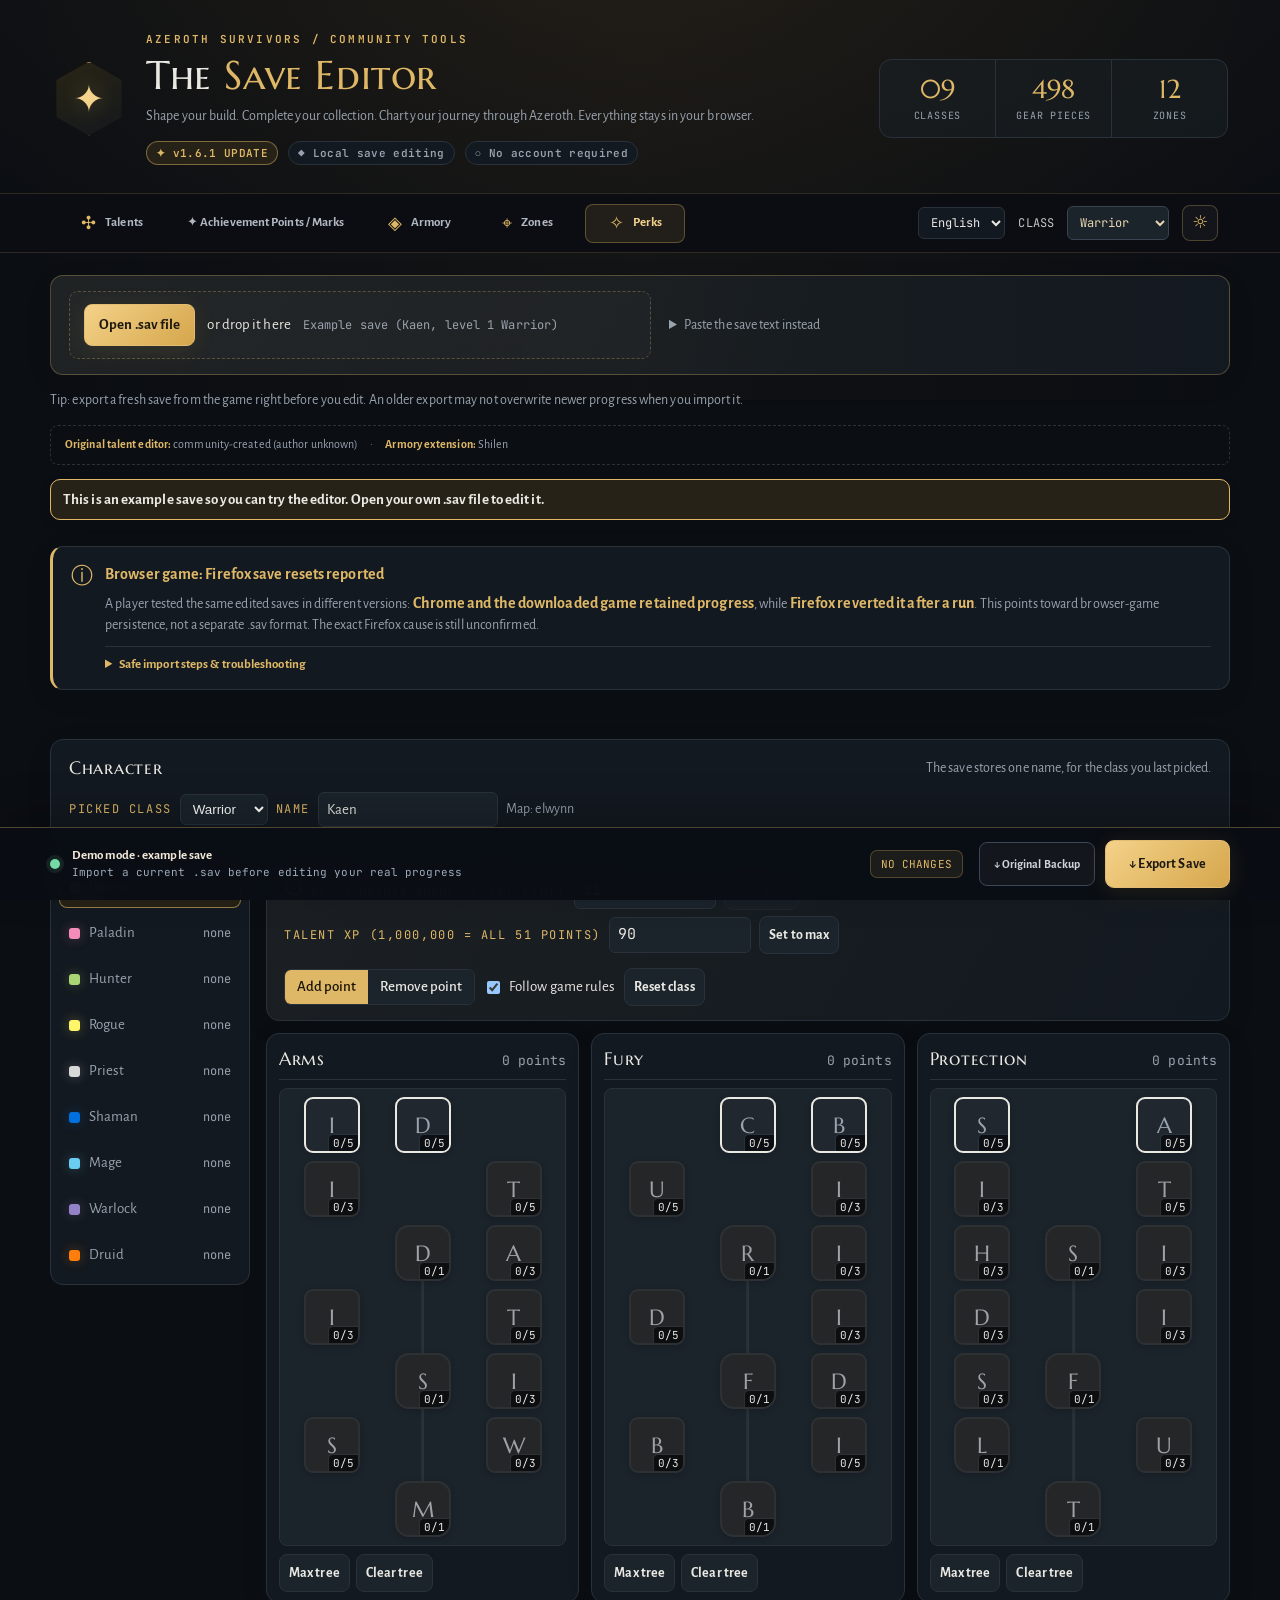
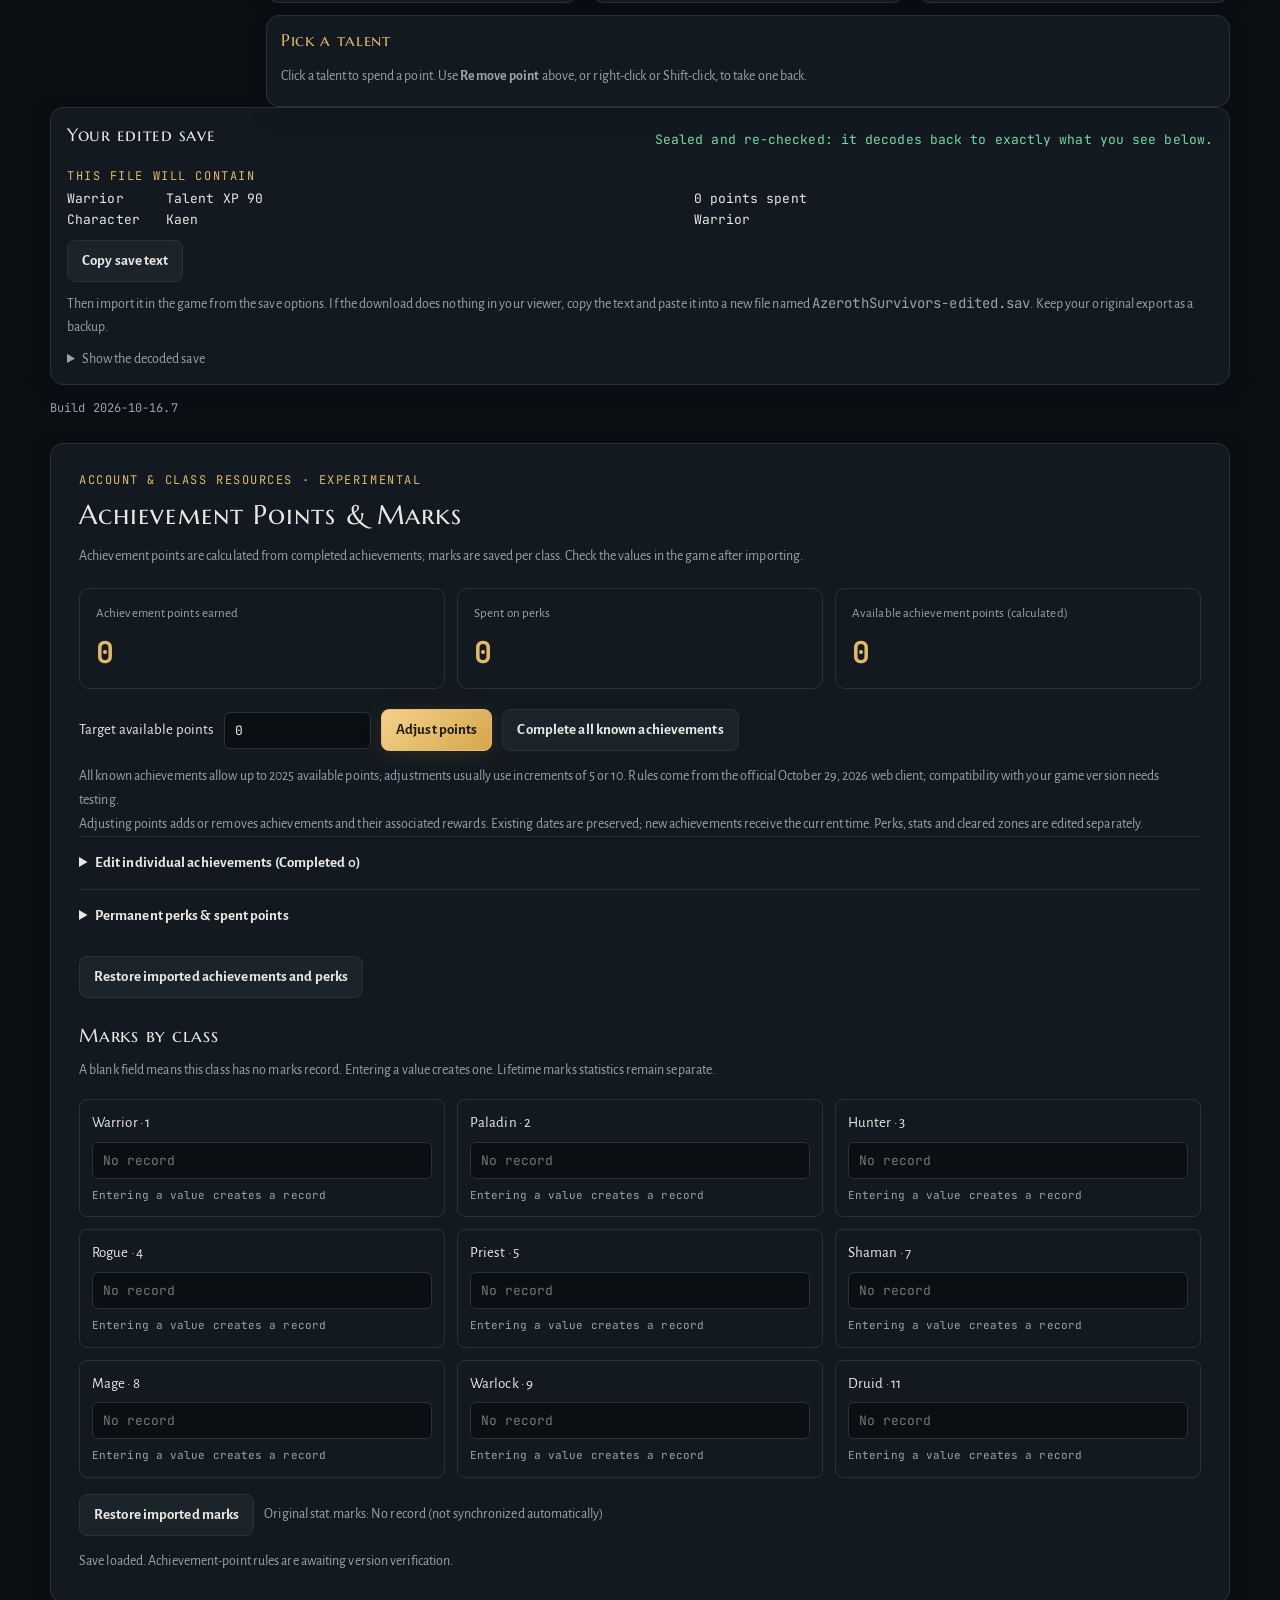
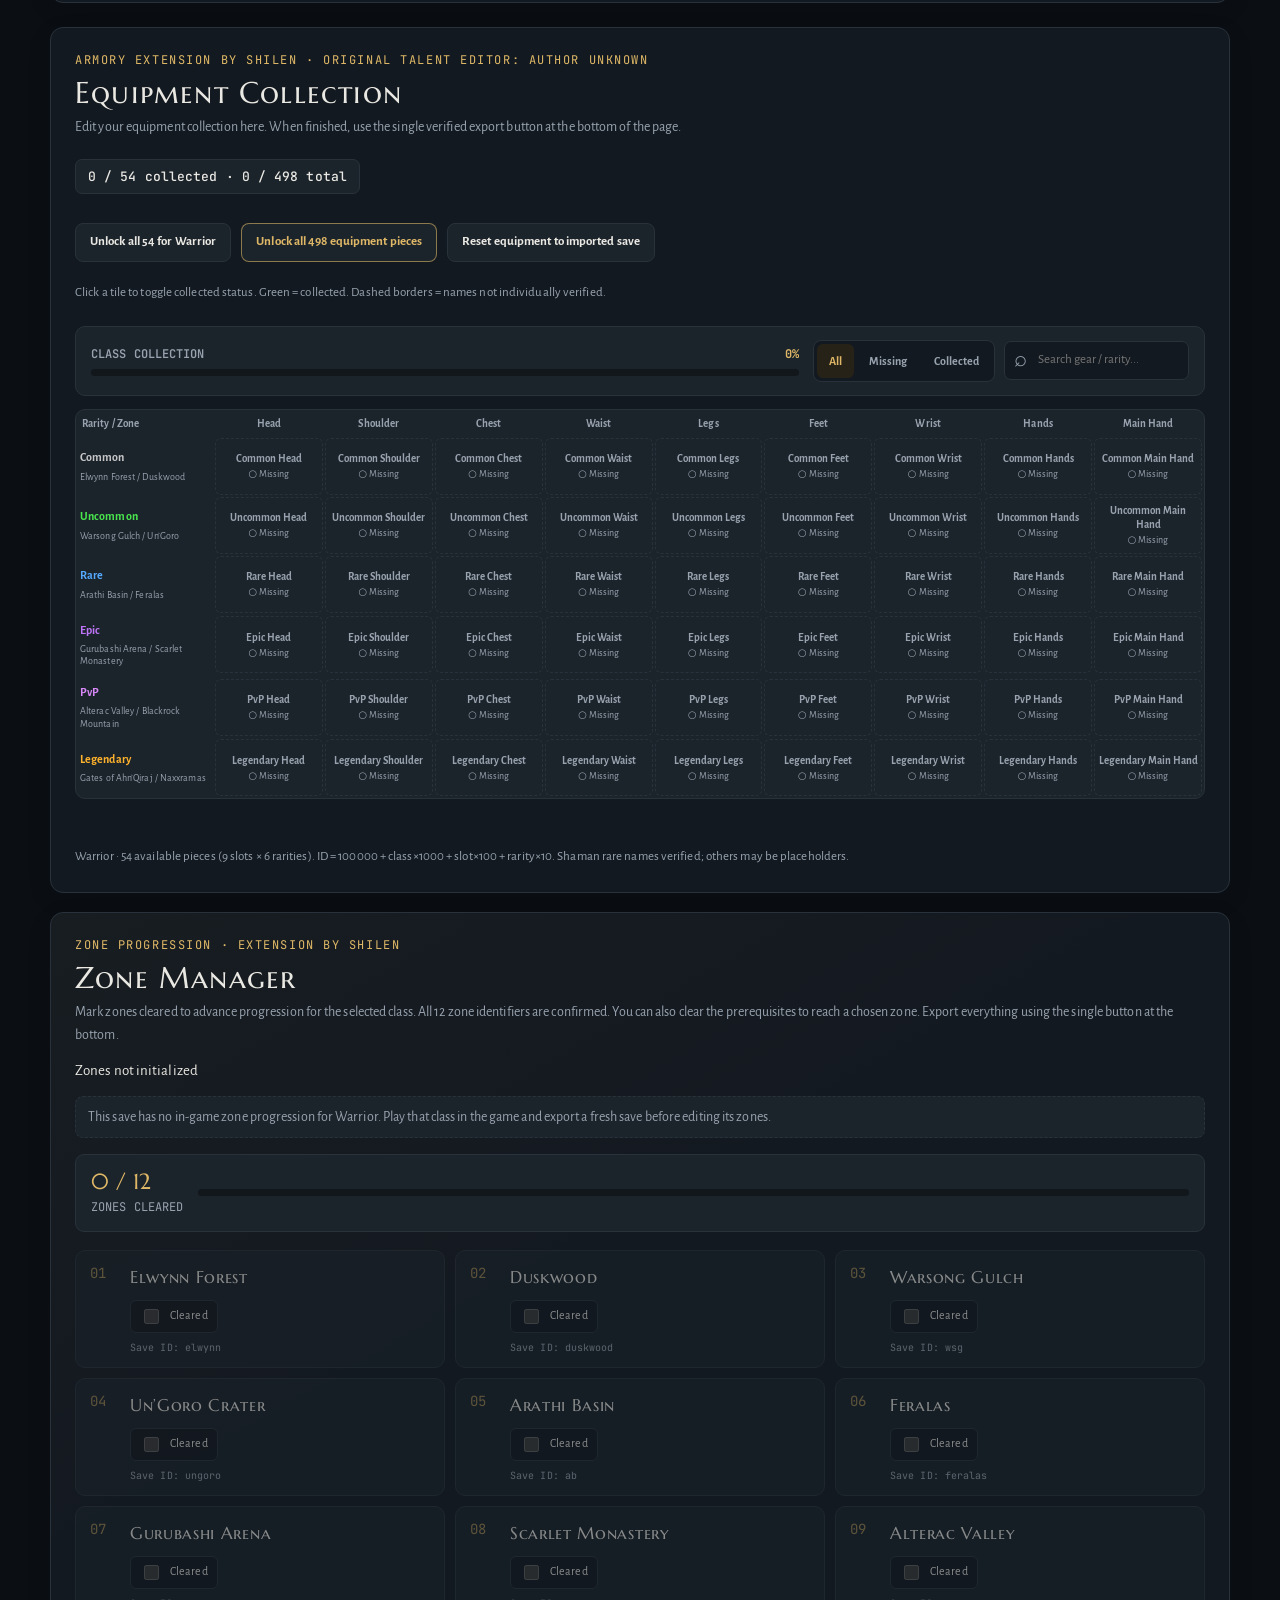
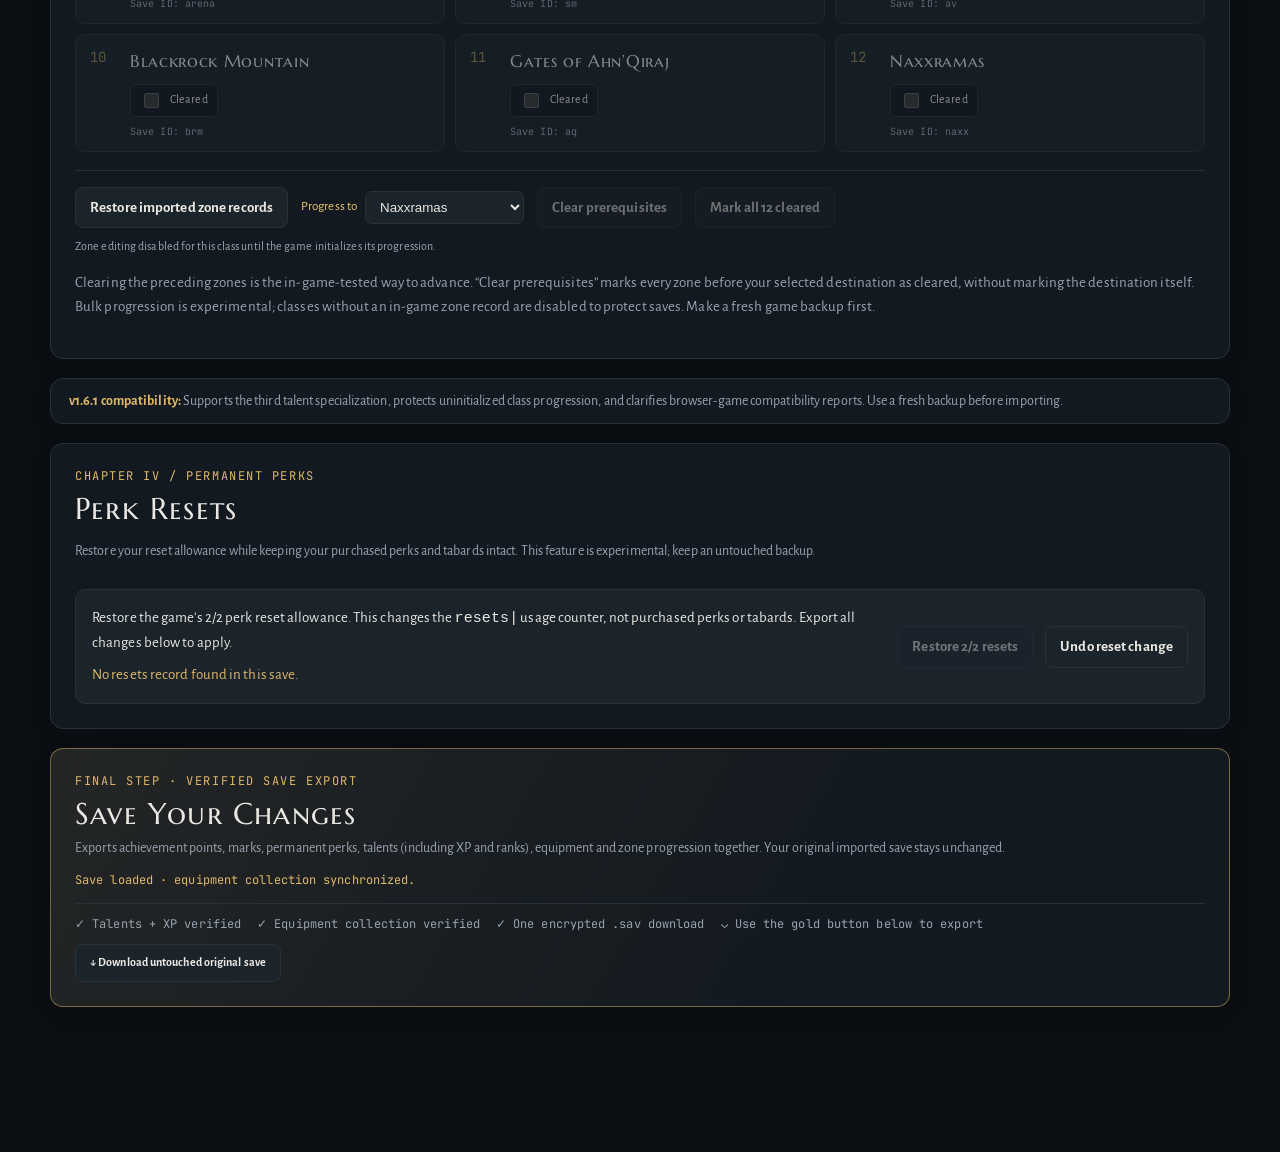
==== commit 36102c93: "feat: add achievement points, class marks, and bilingual UI" ====
--- a/index.html
+++ b/index.html
@@ -1,11 +1,10 @@
-
 <!DOCTYPE html>
 <html lang="en" data-theme="dark">
 <head>
 <meta charset="utf-8">
 <meta name="viewport" content="width=device-width, initial-scale=1">
-<title>Azeroth Survivors Save Editor v1.5.3 | Shilen</title>
-<meta name="description" content="Azeroth Survivors Save Editor v1.5.3: edit talent trees, collect 498 equipment pieces, manage zone progress and perk resets. Runs locally in your browser.">
+<title>Azeroth Survivors Save Editor v1.6.1 | Shilen</title>
+<meta name="description" content="Azeroth Survivors Save Editor v1.6.1: edit achievement points, per-class marks, permanent perks, talent trees, equipment and zone progress. Runs locally in your browser.">
 <meta name="theme-color" content="#0d1118">
 <link rel="preconnect" href="https://fonts.googleapis.com">
 <link rel="stylesheet" href="https://fonts.googleapis.com/css2?family=Marcellus+SC&family=Alegreya+Sans:wght@400;500;700&family=JetBrains+Mono:wght@400;500&display=swap">
@@ -75,8 +74,180 @@
 <p class="zm-unavailable" id="zm-unavailable" hidden></p><div class="zm-grid" id="zm-grid"></div>
 <div class="zm-actions"><button class="btn" id="zm-restore">Restore imported zone records</button><label class="zm-target-label">Progress to <select id="zm-target"></select></label><button class="btn" id="zm-through">Clear prerequisites</button><button class="btn" id="zm-complete-all">Mark all 12 cleared</button><span id="zm-status">Import a save to edit progression.</span></div>
 <p class="am-note">Clearing the preceding zones is the in-game-tested way to advance. “Clear prerequisites” marks every zone before your selected destination as cleared, without marking the destination itself. Bulk progression is experimental; classes without an in-game zone record are disabled to protect saves. Make a fresh game backup first.</p></section>
-<section class="panel" id="as151-compat-banner" style="max-width:1180px;margin:18px auto;padding:12px 18px;color:var(--mute);font-size:14px"><strong style="color:var(--accent)">v1.5.3 compatibility:</strong> Supports the third talent specialization, protects uninitialized class progression, and clarifies browser-game compatibility reports. Use a fresh backup before importing.</section>
-<section class="panel" id="final-export-panel" aria-label="Save all changes"><div class="tag">Final step · Verified save export</div><h2>Save Your Changes</h2><p class="hint">Exports talents (including XP and ranks), equipment and zone progression together. Your original imported save stays unchanged.</p><div id="final-export-actions"></div></section>
+<section class="panel" id="as151-compat-banner" style="max-width:1180px;margin:18px auto;padding:12px 18px;color:var(--mute);font-size:14px"><strong style="color:var(--accent)">v1.6.1 compatibility:</strong> Supports the third talent specialization, protects uninitialized class progression, and clarifies browser-game compatibility reports. Use a fresh backup before importing.</section>
+<section class="panel" id="final-export-panel" aria-label="Save all changes"><div class="tag">Final step · Verified save export</div><h2>Save Your Changes</h2><p class="hint">Exports achievement points, marks, permanent perks, talents (including XP and ranks), equipment and zone progression together. Your original imported save stays unchanged.</p><div id="final-export-actions"></div></section>
+<script id="as-resource-model">
+window.AS_RESOURCE_CATALOG={"source":{"url":"https://wow.aethus.pl/wenilla_bg.wasm?v=9ffee4d340dd","retrieved":"2026-10-29","sha256":"d3db2a367b8abc9a5e6fb8a4786edf99767e31ec156cff5b9c414aae16d476f7","status":"experimental-version-match"},"achievements":[{"id":"armoryoflegends","name":"armoryoflegends","points":50},{"id":"class:druid","name":"德鲁伊获胜","points":10},{"id":"class:hunter","name":"猎人获胜","points":10},{"id":"class:mage","name":"法师获胜","points":10},{"id":"class:paladin","name":"圣骑士获胜","points":10},{"id":"class:priest","name":"牧师获胜","points":10},{"id":"class:rogue","name":"潜行者获胜","points":10},{"id":"class:shaman","name":"萨满获胜","points":10},{"id":"class:warlock","name":"术士获胜","points":10},{"id":"class:warrior","name":"战士获胜","points":10},{"id":"classlast:druid","name":"德鲁伊安其拉挑战","points":25},{"id":"classlast:hunter","name":"猎人安其拉挑战","points":25},{"id":"classlast:mage","name":"法师安其拉挑战","points":25},{"id":"classlast:paladin","name":"圣骑士安其拉挑战","points":25},{"id":"classlast:priest","name":"牧师安其拉挑战","points":25},{"id":"classlast:rogue","name":"潜行者安其拉挑战","points":25},{"id":"classlast:shaman","name":"萨满安其拉挑战","points":25},{"id":"classlast:warlock","name":"术士安其拉挑战","points":25},{"id":"classlast:warrior","name":"战士安其拉挑战","points":25},{"id":"codex:100","name":"发现全部饰品图鉴","points":25},{"id":"codex:50","name":"发现一半饰品图鉴","points":10},{"id":"count:bosses100","name":"击败 100 个首领","points":10},{"id":"count:caches100","name":"累计开启 100 个宝箱","points":10},{"id":"count:gold50k","name":"累计金币 50000","points":25},{"id":"count:gold5k","name":"累计金币 5000","points":10},{"id":"count:guardians100","name":"击败 100 个守卫","points":10},{"id":"count:guardians500","name":"击败 500 个守卫","points":25},{"id":"count:kills100k","name":"累计击杀 100000","points":25},{"id":"count:kills10k","name":"累计击杀 10000","points":10},{"id":"count:kills1m","name":"累计击杀 1000000","points":50},{"id":"count:runs10","name":"完成 10 局","points":10},{"id":"count:runs100","name":"完成 100 局","points":10},{"id":"count:wins50","name":"获胜 50 局","points":25},{"id":"feat:azuregos","name":"feat:azuregos","points":25},{"id":"feat:bare","name":"不穿装备获胜","points":25},{"id":"feat:bossmarks50","name":"feat:bossmarks50","points":50},{"id":"feat:cthun","name":"feat:cthun","points":50},{"id":"feat:endless25","name":"feat:endless25","points":10},{"id":"feat:endless3","name":"feat:endless3","points":10},{"id":"feat:endless30","name":"feat:endless30","points":25},{"id":"feat:endless40","name":"feat:endless40","points":50},{"id":"feat:endless6","name":"feat:endless6","points":25},{"id":"feat:gordok","name":"feat:gordok","points":25},{"id":"feat:hakkar","name":"feat:hakkar","points":25},{"id":"feat:herod","name":"feat:herod","points":25},{"id":"feat:kazzak","name":"feat:kazzak","points":25},{"id":"feat:kills2500","name":"单局击杀 2500","points":10},{"id":"feat:kills6000","name":"单局击杀 6000","points":25},{"id":"feat:kovork","name":"feat:kovork","points":10},{"id":"feat:lairs","name":"巢穴挑战","points":25},{"id":"feat:marks100","name":"feat:marks100","points":25},{"id":"feat:mosh","name":"feat:mosh","points":25},{"id":"feat:nefarian","name":"feat:nefarian","points":25},{"id":"feat:nou","name":"feat:nou","points":25},{"id":"feat:odds","name":"feat:odds","points":50},{"id":"feat:stitches","name":"feat:stitches","points":10},{"id":"feat:thrifty","name":"feat:thrifty","points":25},{"id":"feat:vancleef","name":"feat:vancleef","points":10},{"id":"legendaryset","name":"收齐一个职业的传说装备","points":25},{"id":"pieces:100","name":"收集 100 件装备","points":10},{"id":"pieces:25","name":"收集 25 件装备","points":10},{"id":"pieces:250","name":"收集 250 件装备","points":25},{"id":"pieces:all","name":"收集全部装备","points":50},{"id":"set8","name":"set8","points":10},{"id":"setbonus","name":"setbonus","points":10},{"id":"sharedset","name":"sharedset","points":25},{"id":"stars:1","name":"stars:1","points":10},{"id":"stars:3","name":"stars:3","points":10},{"id":"talents:1","name":"一个职业获得全部天赋点","points":25},{"id":"talents:9","name":"全部职业获得全部天赋点","points":50},{"id":"wardrobe","name":"wardrobe","points":25},{"id":"zone9:ab","name":"阿拉希盆地全职业通关","points":25},{"id":"zone9:aq","name":"安其拉全职业通关","points":25},{"id":"zone9:arena","name":"古拉巴什竞技场全职业通关","points":25},{"id":"zone9:av","name":"奥特兰克山谷全职业通关","points":25},{"id":"zone9:brm","name":"黑石山全职业通关","points":25},{"id":"zone9:duskwood","name":"暮色森林全职业通关","points":25},{"id":"zone9:elwynn","name":"艾尔文森林全职业通关","points":25},{"id":"zone9:feralas","name":"菲拉斯全职业通关","points":25},{"id":"zone9:naxx","name":"纳克萨玛斯全职业通关","points":25},{"id":"zone9:sm","name":"血色修道院全职业通关","points":25},{"id":"zone9:ungoro","name":"安戈洛环形山全职业通关","points":25},{"id":"zone9:wsg","name":"战歌峡谷全职业通关","points":25},{"id":"zone:ab","name":"阿拉希盆地通关","points":10},{"id":"zone:aq","name":"安其拉通关","points":25},{"id":"zone:arena","name":"古拉巴什竞技场通关","points":15},{"id":"zone:av","name":"奥特兰克山谷通关","points":15},{"id":"zone:brm","name":"黑石山通关","points":20},{"id":"zone:duskwood","name":"暮色森林通关","points":10},{"id":"zone:elwynn","name":"艾尔文森林通关","points":10},{"id":"zone:feralas","name":"菲拉斯通关","points":15},{"id":"zone:naxx","name":"纳克萨玛斯通关","points":30},{"id":"zone:sm","name":"血色修道院通关","points":15},{"id":"zone:ungoro","name":"安戈洛环形山通关","points":10},{"id":"zone:wsg","name":"战歌峡谷通关","points":10}],"perks":[{"id":"rerolls","name":"Second Thoughts","costs":[15,25,35],"requires":"count:runs10","requiresPerk":"","label":"额外重抽"},{"id":"banish","name":"Banish","costs":[20,30,40],"requires":"zone:elwynn","requiresPerk":"","label":"放逐"},{"id":"skip","name":"Skip","costs":[15],"requires":"zone:duskwood","requiresPerk":"","label":"跳过"},{"id":"opening","name":"Opening Hand","costs":[30],"requires":"feat:kills2500","requiresPerk":"","label":"起手牌"},{"id":"veteran","name":"Veteran's Lessons","costs":[20,35],"requires":"zone:wsg","requiresPerk":"","label":"老兵经验"},{"id":"keen","name":"Keen Eye","costs":[20,35],"requires":"pieces:25","requiresPerk":"","label":"敏锐目光"},{"id":"companion","name":"Companion","costs":[50],"requires":"count:gold5k","requiresPerk":"","label":"拾取伙伴"},{"id":"leash","name":"Long Leash","costs":[15,25,35],"requires":"count:gold5k","requiresPerk":"companion","label":"拾取距离"},{"id":"paws","name":"Quick Paws","costs":[15,25,35],"requires":"count:gold5k","requiresPerk":"companion","label":"伙伴速度"},{"id":"instinct_gold","name":"Gold-sniffer","costs":[30],"requires":"count:gold5k","requiresPerk":"companion","label":"金币嗅觉"},{"id":"instinct_wisps","name":"Wisp-herder","costs":[30],"requires":"count:gold5k","requiresPerk":"companion","label":"经验嗅觉"},{"id":"instinct_runes","name":"Rune-hound","costs":[30],"requires":"count:gold5k","requiresPerk":"companion","label":"符文嗅觉"},{"id":"second","name":"Second Companion","costs":[150],"requires":"count:gold50k","requiresPerk":"companion","label":"第二伙伴"}]};
+(function(root,factory){
+  if(typeof module==='object'&&module.exports)module.exports=factory();
+  else root.ASResources=factory();
+})(typeof globalThis!=='undefined'?globalThis:this,function(){
+  'use strict';
+  const MAX_NUMBER=2147483647;
+  function integer(raw,label,max=MAX_NUMBER){
+    const text=String(raw);
+    if(!/^\d+$/.test(text))throw Error(label+'必须是非负整数');
+    const value=Number(text);
+    if(!Number.isSafeInteger(value)||value>max)throw Error(label+'不能超过 '+max);
+    return value;
+  }
+  function pairs(raw,separator){
+    return raw?raw.split(',').filter(Boolean).map(token=>{
+      const at=token.lastIndexOf(separator);
+      if(at<1)throw Error('无法识别记录：'+token);
+      return [token.slice(0,at),token.slice(at+1)];
+    }):[];
+  }
+  class Model{
+    constructor(lines,catalog){
+      this.original=lines.slice();this.catalog=catalog;
+      this.achievements=new Map(catalog.achievements.map(a=>[a.id,a]));
+      this.perks=new Map(catalog.perks.map(p=>[p.id,p]));
+      this.patches=new Map();this.errors=new Map();this.dates=new Map();
+    }
+    originalRecord(key){
+      const found=this.original.filter(line=>line.startsWith(key+'|'));
+      if(found.length>1)throw Error('重复记录 '+key+'，请先检查存档');
+      return found[0]??null;
+    }
+    record(key){return this.patches.has(key)?this.patches.get(key):this.originalRecord(key)}
+    payload(key){const line=this.record(key);return line===null?'':line.slice(key.length+1)}
+    patch(key,line){
+      const original=this.originalRecord(key);
+      if(line===original||(original===null&&line===key+'|'))this.patches.delete(key);
+      else this.patches.set(key,line);
+    }
+    mark(classId){
+      if(!/^\d+$/.test(String(classId)))throw Error('无效职业');
+      const raw=this.payload('marks|'+classId);
+      return raw===''?null:integer(raw,'印记数量');
+    }
+    setMarks(classId,raw){
+      const key='marks|'+classId;
+      try{
+        if(!/^\d+$/.test(String(classId)))throw Error('无效职业');
+        const value=integer(raw,'印记数量');
+        this.patch(key,key+'|'+value);this.errors.delete(key);
+      }catch(error){this.errors.set(key,error.message);throw error}
+    }
+    earned(){return new Set(this.payload('ach').split(',').filter(Boolean))}
+    ranks(){return new Map(pairs(this.payload('perk'),':').map(([id,rank])=>[id,integer(rank,'强化等级')]))}
+    setAchievement(id,on,now=Math.floor(Date.now()/1000)){
+      const source=new Set((this.originalRecord('ach')||'ach|').slice(4).split(',').filter(Boolean));
+      if(!this.achievements.has(id)&&!source.has(id))throw Error('未知成就 ID：'+id);
+      const earned=this.earned();if(earned.has(id)===on)return;
+      if(on)earned.add(id);else earned.delete(id);
+      const sourceOrder=[...source].filter(key=>earned.has(key));
+      const added=[...earned].filter(key=>!source.has(key)).sort();
+      // Returning to the imported set restores its original ordering verbatim.
+      const ach=sourceOrder.concat(added);
+      const sourceDates=pairs((this.originalRecord('achat')||'achat|').slice(6),'=');
+      const dates=sourceDates.filter(([key])=>!source.has(key)||earned.has(key));
+      const existing=new Set(dates.map(([key])=>key));
+      for(const key of added){
+        if(existing.has(key))continue;
+        if(!this.dates.has(key))this.dates.set(key,integer(now,'成就时间',Number.MAX_SAFE_INTEGER));
+        dates.push([key,String(this.dates.get(key))]);
+      }
+      this.patch('ach','ach|'+ach.join(','));
+      this.patch('achat','achat|'+dates.map(pair=>pair.join('=')).join(','));
+    }
+    setPerk(id,raw){
+      const key='perk:'+id;
+      try{
+        const definition=this.perks.get(id),source=pairs((this.originalRecord('perk')||'perk|').slice(5),':');
+        const rank=integer(raw,'强化等级',definition?definition.costs.length:255);
+        if(!definition&&!(rank===0&&source.some(([key])=>key===id)))throw Error('未知强化：'+id);
+        const ranks=this.ranks();if(rank)ranks.set(id,rank);else ranks.delete(id);
+        const ordered=source.filter(([key])=>ranks.has(key)).map(([key])=>[key,ranks.get(key)]);
+        for(const entry of [...ranks].filter(([key])=>!source.some(([id])=>id===key)).sort(([a],[b])=>a.localeCompare(b)))ordered.push(entry);
+        this.patch('perk','perk|'+ordered.map(pair=>pair.join(':')).join(','));this.errors.delete(key);
+      }catch(error){this.errors.set(key,error.message);throw error}
+    }
+    balance(){
+      let earned=0,spent=0;const unknown=[];
+      for(const id of this.earned()){
+        const a=this.achievements.get(id);if(a)earned+=a.points;else unknown.push('成就 '+id);
+      }
+      for(const [id,rank] of this.ranks()){
+        const p=this.perks.get(id);
+        if(!p||rank>p.costs.length){unknown.push('强化 '+id+' ('+rank+')');continue}
+        spent+=p.costs.slice(0,rank).reduce((sum,n)=>sum+n,0);
+      }
+      // Purchased cosmetics consume points too. Until their version-specific
+      // costs are known, do not advertise a complete balance or target solver.
+      if(this.payload('tabard'))unknown.push('已购买战袍的费用');
+      const maximum=[...this.achievements.values()].reduce((sum,a)=>sum+a.points,0)-spent;
+      return {earned,spent,available:earned-spent,maximum,complete:unknown.length===0,unknown};
+    }
+    setAvailable(raw,now){
+      const target=integer(raw,'目标成就点'),balance=this.balance();
+      if(!balance.complete)throw Error('存在未知奖励或消费项，请逐项编辑成就/强化');
+      const delta=target-balance.available;if(!delta)return [];
+      const adding=delta>0,earned=this.earned(),wanted=Math.abs(delta);
+      const candidates=[...this.achievements.values()].filter(a=>earned.has(a.id)!==adding);
+      const total=candidates.reduce((sum,a)=>sum+a.points,0);
+      if(wanted>total)throw Error('目标超出可调整范围，当前最多可用 '+balance.maximum+' 点');
+      // Bounded subset sum; every real achievement can contribute only once.
+      const choices=new Map([[0,[]]]);
+      for(const a of candidates){
+        for(const [sum,ids] of [...choices].sort(([a],[b])=>b-a)){
+          const next=sum+a.points;
+          if(next>wanted)continue;
+          const old=choices.get(next);
+          if(!old||old.length>ids.length+1)choices.set(next,ids.concat(a.id));
+        }
+      }
+      let selected=choices.get(wanted);
+      if(!selected){
+        // Some five-point changes require both adding and removing rewards.
+        const goal=target+balance.spent,states=new Map([[balance.earned,[]]]);
+        const limit=[...this.achievements.values()].reduce((sum,a)=>sum+a.points,0);
+        for(const a of this.achievements.values()){
+          const change=earned.has(a.id)?-a.points:a.points;
+          for(const [sum,ids] of [...states]){
+            const next=sum+change;if(next<0||next>limit)continue;
+            const old=states.get(next);
+            if(!old||old.length>ids.length+1)states.set(next,ids.concat(a.id));
+          }
+        }
+        selected=states.get(goal);
+      }
+      if(!selected)throw Error('无法精确凑出该点数；请尝试以 5 或 10 点为间隔调整');
+      for(const id of selected)this.setAchievement(id,!earned.has(id),now);
+      return selected;
+    }
+    restore(scope='all'){
+      for(const key of [...this.patches.keys()])if(scope==='all'||(scope==='marks'?key.startsWith('marks|'):['ach','achat','perk'].includes(key)))this.patches.delete(key);
+      for(const key of [...this.errors.keys()])if(scope==='all'||(scope==='marks'?key.startsWith('marks|'):key.startsWith('perk:')))this.errors.delete(key);
+      if(scope!=='marks')this.dates.clear();
+    }
+    assertValid(){if(this.errors.size)throw Error([...this.errors.values()].join('；'))}
+    applyTo(lines){
+      this.assertValid();
+      for(const [key,line] of this.patches){
+        const positions=[];lines.forEach((raw,i)=>{if(raw.startsWith(key+'|'))positions.push(i)});
+        if(positions.length>1)throw Error('导出存在重复记录 '+key);
+        if(positions.length)lines[positions[0]]=line;
+        else lines.splice(lines.at(-1)===''?lines.length-1:lines.length,0,line);
+      }
+      return lines;
+    }
+    withoutChanges(lines){return lines.filter(line=>![...this.patches.keys()].some(key=>line.startsWith(key+'|')))}
+    verify(lines){
+      const expected=this.applyTo(this.original.slice());
+      const managed=line=>/^(marks|ach|achat|perk)\|/.test(line);
+      if(JSON.stringify(expected.filter(managed))!==JSON.stringify(lines.filter(managed)))throw Error('成就/印记/强化导出校验失败');
+    }
+    snapshot(){
+      return {changed:this.patches.size>0,marksChanged:[...this.patches.keys()].filter(k=>k.startsWith('marks|')).length,
+        achievementsChanged:this.patches.has('ach'),perksChanged:this.patches.has('perk'),errors:[...this.errors.values()],
+        fingerprint:JSON.stringify([[...this.patches].sort(([a],[b])=>a.localeCompare(b)),[...this.errors].sort(([a],[b])=>a.localeCompare(b))])};
+    }
+  }
+  return {Model,MAX_NUMBER};
+});
+</script>
 <script>
 (()=>{'use strict';
 const $=id=>document.getElementById(id);
@@ -166,6 +337,12 @@
 const status=t=>$('am-status').textContent=t;
 function loaded(){return typeof Y!=='undefined'&&Array.isArray(Y.lines)&&Y.lines.length>0&&typeof Y.plain==='string'&&Y.plain.length>0}
 let equipmentDraft=null, importPlain=null, perkResetDraft=null;
+let resourceModel=null,resourceImport=null;
+function getResources(){
+  if(!loaded())return null;
+  if(resourceImport!==Y.plain){resourceImport=Y.plain;resourceModel=new ASResources.Model(Y.plain.split(/\r?\n/),window.AS_RESOURCE_CATALOG);}
+  return resourceModel;
+}
 function originalResetRecord(){if(!loaded())return null;return Y.plain.split(/\r?\n/).find(l=>l.startsWith('resets|'))??null}
 function resetStatus(){
   const el=$('am-reset-remaining'),restore=$('am-refill-resets'),undo=$('am-undo-refill-resets');
@@ -293,7 +470,8 @@
 function verifyAccountProgressPreserved(original,exported){
   const keep=/^(seen|ach|achat|stat|hero|equip|look|perk|pets)\|/;
   const core=lines=>lines.filter(l=>keep.test(l));
-  if(JSON.stringify(core(original))!==JSON.stringify(core(exported)))
+  const expected=getResources().applyTo(original.slice());
+  if(JSON.stringify(core(expected))!==JSON.stringify(core(exported)))
     throw Error('Account/Codex/hero record changed unexpectedly; export blocked to protect progress');
 }
 function mergeAndVerify(){
@@ -324,6 +502,9 @@
     lines[indexes[0]]=perkResetDraft;
     if(lines.filter(l=>l.startsWith('resets|')).length!==1)throw Error('Perk reset record verification failed');
   }
+  const resources=getResources();
+  resources.applyTo(lines);
+  resources.verify(lines);
   verifyAccountProgressPreserved(original,lines);
   const result=lines.join(eol);
   const verifyItems=parseItems(result.split(/\r?\n/));
@@ -333,7 +514,7 @@
   if(JSON.stringify(before)!==JSON.stringify(after))throw Error('Talent/XP verification failed');
   // Confirm we did not drop or rewrite unrelated records.
   const withoutItems=x=>x.split(/\r?\n/).filter(l=>!l.startsWith('items|')).join('\n');
-  const withoutEdits=x=>x.split(/\r?\n/).filter(l=>!l.startsWith('items|')&&!/^(beat|unlock|spec)\|\d+\|/.test(l)&&!(perkResetDraft!==null&&l.startsWith('resets|'))).join('\n');
+  const withoutEdits=x=>resources.withoutChanges(x.split(/\r?\n/)).filter(l=>!l.startsWith('items|')&&!/^(beat|unlock|spec)\|\d+\|/.test(l)&&!(perkResetDraft!==null&&l.startsWith('resets|'))).join('\n');
   if(withoutEdits(result)!==withoutEdits(talentSerialized))throw Error('Unrelated records changed');
   if(perkResetDraft!==null&&result.split(/\r?\n/).filter(l=>l.startsWith('resets|')).join('')!==perkResetDraft)throw Error('Perk reset change not preserved');
   return {result,count:[...all()].filter(id=>verifyItems.has(id)).length,classes:before.length};
@@ -341,12 +522,12 @@
 $('am-export').onclick=()=>{if(!loaded())return status('Open a save first');try{
   const {result,count,classes}=mergeAndVerify(),sealed=G(result);
   if(h(sealed)!==result)throw Error('Encryption round-trip failed');
-  download(sealed,'AzerothSurvivors_Editor_v1.5.3.sav');
-  status('✓ Verified export: '+classes+' talent records (XP + ranks preserved), '+count+'/498 equipment IDs.');
+  download(sealed,'AzerothSurvivors_Editor_v1.6.1.sav');
+  status('✓ Verified export: '+classes+' talent records (XP + ranks preserved), '+count+'/498 equipment IDs; achievements, perks and marks verified.');
   document.dispatchEvent(new CustomEvent('as15:export',{detail:{success:true}}));
 }catch(err){status('Export blocked: '+err.message);console.error(err);document.dispatchEvent(new CustomEvent('as15:export',{detail:{success:false,message:err.message}}));}};
 $('am-backup').onclick=()=>{if(!loaded())return status('Open a save first');download(window.__armoryImportedRaw||G(Y.plain),'AzerothSurvivors_UNTOUCHED_Backup.sav')};
-$('file').addEventListener('change',async e=>{let f=e.target.files?.[0];if(f)window.__armoryImportedRaw=await f.text();setTimeout(render,300);setTimeout(render,900)});
+$('file').addEventListener('change',async e=>{let f=e.target.files?.[0];e.target.value='';if(f)window.__armoryImportedRaw=await f.text();setTimeout(render,300);setTimeout(render,900)});
 $('usePaste').addEventListener('click',()=>{window.__armoryImportedRaw=$('paste').value.trim();setTimeout(render,300);setTimeout(render,900)});
 let lastSignature='';setInterval(()=>{if(!loaded())return;let sig=Y.plain+'|'+(equipmentDraft?[...equipmentDraft].join(','):'');if(sig!==lastSignature){lastSignature=sig;render();status('Save loaded · equipment collection synchronized.')}},750);
 // Keep Armory and Zone class selectors aligned with the original talent editor.
@@ -367,17 +548,32 @@
 setInterval(syncSelectedClass,150);
 setTimeout(()=>{syncSelectedClass();render();renderZones();},600);
 
+// A successful fresh import (including the same file) starts new drafts.
+// The base importer retains its own validation and error display.
+const baseImport=u;
+u=function(raw,name,demo){
+  let plain;try{plain=h(raw)}catch(_error){return baseImport(raw,name,demo)}
+  baseImport(raw,name,demo);
+  if(Y.plain===plain){
+    importPlain=null;zoneImport=null;resourceImport=null;
+    syncImport();render();renderZones();
+    document.dispatchEvent(new CustomEvent('as15:import'));
+  }
+};
+
 // v1.5 read-only integration bridge. All modifications still use v1.4's
 // established talent serializer and one verified encrypted exporter.
 window.__AS_EDITOR_BRIDGE={
+  resources:getResources,
   snapshot(){
     if(!loaded())return null;
     const original=Y.plain.split(/\r?\n/);
     const serialized=e();
     const live=serialized.split(/\r?\n/);
     const sourceTal=talentRecords(original),nowTal=talentRecords(live);
-    const src=new Map(sourceTal.map(t=>[t.id,t.xp+'|'+t.ranks]));
-    const now=new Map(nowTal.map(t=>[t.id,t.xp+'|'+t.ranks]));
+    const rankKey=ranks=>[...ranks.matchAll(/([a-z0-9_]+):(\d+)/g)].map(m=>m[0]).sort().join(',');
+    const src=new Map(sourceTal.map(t=>[t.id,t.xp+'|'+rankKey(t.ranks)]));
+    const now=new Map(nowTal.map(t=>[t.id,t.xp+'|'+rankKey(t.ranks)]));
     const editedTalentClasses=[...new Set([...src.keys(),...now.keys()])].filter(k=>src.get(k)!==now.get(k));
     const sourceItems=parseItems(original);
     const currentItems=equipmentDraft||parseItems(Y.lines);
@@ -396,7 +592,12 @@
     const nowPick=live.find(l=>l.startsWith('pick|'))||'';
     const characterChanged=sourcePick!==nowPick;
     const perksChanged=perkResetDraft!==null&&perkResetDraft!==originalResetRecord();
+    const resourceChanges=getResources().snapshot();
     const areas=[
+      ...(resourceChanges.errors.length?['Resource input']:[]),
+      ...(resourceChanges.marksChanged?['Marks']:[]),
+      ...(resourceChanges.achievementsChanged?['Achievements']:[]),
+      ...(resourceChanges.perksChanged?['Permanent perks']:[]),
       ...(editedTalentClasses.length?['Talents']:[]),
       ...(added.length||removed.length?['Equipment']:[]),
       ...(changedZones.length?['Zones']:[]),
@@ -408,11 +609,11 @@
       classId:String(Y.cur),className:classes[String(Y.cur)]||'Character',
       name:document.getElementById('pickname')?.value||'',
       areas,editedTalentClasses,added:added.length,removed:removed.length,
-      changedZones,perksChanged,characterChanged,
+      changedZones,perksChanged,characterChanged,resourceChanges,
       collected:[...all()].filter(id=>currentItems.has(id)).length,
       classCollected:ids(String(Y.cur)).filter(id=>currentItems.has(id)).length,
       classTotal:ids(String(Y.cur)).length,
-      fingerprint:JSON.stringify([serialized,[...currentItems].sort(),zoneFingerprint.sort((a,b)=>a[0].localeCompare(b[0])),perkResetDraft]),
+      fingerprint:JSON.stringify([serialized,[...currentItems].sort(),zoneFingerprint.sort((a,b)=>a[0].localeCompare(b[0])),perkResetDraft,resourceChanges.fingerprint]),
       importKey:Y.plain
     };
   }
@@ -671,7 +872,7 @@
 
 // Premium masthead and in-page navigation; core editor DOM is not cloned or rewritten.
 const hero=document.createElement('header');hero.id='as15-hero';
-hero.innerHTML=`<div class="as15-brand"><div class="as15-sigil" aria-hidden="true">✦</div><div><div class="as15-eyebrow">AZEROTH SURVIVORS <span aria-hidden="true">/</span> COMMUNITY TOOLS</div><h1 class="as15-hero-title">The <em>Save Editor</em></h1><p class="as15-hero-sub">Shape your build. Complete your collection. Chart your journey through Azeroth. Everything stays in your browser.</p><div class="as15-hero-meta"><span class="as15-kicker preview">✦ v1.5.3 UPDATE</span><span class="as15-kicker">◆ Local save editing</span><span class="as15-kicker">○ No account required</span></div></div></div><div class="as15-hero-stats" aria-label="Editor coverage"><div class="as15-stat"><b>09</b><span>Classes</span></div><div class="as15-stat"><b>498</b><span>Gear pieces</span></div><div class="as15-stat"><b>12</b><span>Zones</span></div></div>`;
+hero.innerHTML=`<div class="as15-brand"><div class="as15-sigil" aria-hidden="true">✦</div><div><div class="as15-eyebrow">AZEROTH SURVIVORS <span aria-hidden="true">/</span> COMMUNITY TOOLS</div><h1 class="as15-hero-title">The <em>Save Editor</em></h1><p class="as15-hero-sub">Shape your build. Complete your collection. Chart your journey through Azeroth. Everything stays in your browser.</p><div class="as15-hero-meta"><span class="as15-kicker preview">✦ v1.6.1 UPDATE</span><span class="as15-kicker">◆ Local save editing</span><span class="as15-kicker">○ No account required</span></div></div></div><div class="as15-hero-stats" aria-label="Editor coverage"><div class="as15-stat"><b>09</b><span>Classes</span></div><div class="as15-stat"><b>498</b><span>Gear pieces</span></div><div class="as15-stat"><b>12</b><span>Zones</span></div></div>`;
 document.body.insertBefore(hero,document.body.firstChild);
 const navShell=document.createElement('div');navShell.id='as15-nav-shell';
 navShell.innerHTML=`<nav id="as15-nav" aria-label="Editor sections"><a class="as15-nav-link" href="#section-talents" data-part="talents" aria-current="page"><span class="as15-nav-glyph">✣</span>Talents</a><a class="as15-nav-link" href="#armory-merge" data-part="armory"><span class="as15-nav-glyph">◈</span>Armory</a><a class="as15-nav-link" href="#zone-manager" data-part="zones"><span class="as15-nav-glyph">⌖</span>Zones</a><a class="as15-nav-link" href="#as15-perks" data-part="perks"><span class="as15-nav-glyph">✧</span>Perks</a><div class="as15-nav-right"><label class="as15-current-class" for="as15-class-select">CLASS <select id="as15-class-select" aria-label="Editing class"></select></label><button type="button" id="as15-theme" title="Switch color theme" aria-label="Switch light or dark theme">☼</button></div></nav>`;
@@ -711,11 +912,13 @@
     if(filterMode==='collected'&&!isCollected)return false;
     const row=b.closest('tr'),slotIndex=[...b.closest('td').parentNode.children].indexOf(b.closest('td'));
     const header=matrix.querySelectorAll('thead th')[slotIndex]?.textContent||'';
-    const rarity=row?.querySelector('.am-rarity')?.textContent||'';
-    const searchable=[b.textContent,header,rarity].join(' ').toLowerCase();
+    const rarity=row?.querySelector('.am-rarity');
+    const terms=[b.querySelector('strong')?.textContent||'',header,rarity?.firstChild?.textContent||'',rarity?.querySelector('small')?.textContent||''];
+    const searchable=terms.flatMap(text=>window.ASI18n?.t?[text,ASI18n.t(text,'en'),ASI18n.t(text,'zh-CN')]:[text]).join(' ').toLowerCase();
     return !filterQuery||searchable.includes(filterQuery);
   });
-  filterLabel.textContent=focused?`${visible.length} matching equipment piece${visible.length===1?'':'s'} · ${$('am-class').selectedOptions[0]?.textContent.split(' (')[0]||''}`:'';
+  const classLabel=document.querySelector('.cls[data-cls="'+$('am-class').value+'"] .n')?.textContent||'';
+  filterLabel.textContent=focused?`${visible.length} matching equipment piece${visible.length===1?'':'s'} · ${classLabel}`:'';
   if(!focused){grid.replaceChildren();return;}
   const frag=document.createDocumentFragment();
   for(const b of visible){
@@ -739,6 +942,7 @@
 let filterScheduled=false;
 function scheduleGearFilter(){if(filterScheduled)return;filterScheduled=true;requestAnimationFrame(()=>{filterScheduled=false;renderEquipmentFilter()})}
 new MutationObserver(scheduleGearFilter).observe(matrix,{childList:true});
+document.addEventListener('as15:language',scheduleGearFilter);
 toolbar.querySelectorAll('[data-filter]').forEach(b=>b.addEventListener('click',()=>{
   filterMode=b.dataset.filter;
   toolbar.querySelectorAll('[data-filter]').forEach(x=>x.setAttribute('aria-pressed',String(x===b)));
@@ -773,7 +977,7 @@
 bulk.onclick=(ev)=>{
   if(!bridge.snapshot())return oldBulk.call(bulk,ev);
   if(typeof confirmDialog.showModal==='function')confirmDialog.showModal();
-  else if(window.confirm('Unlock all 498 equipment pieces?'))oldBulk.call(bulk,ev);
+  else if(window.confirm(window.ASI18n?.t?ASI18n.t('Unlock all 498 equipment pieces?'):'Unlock all 498 equipment pieces?'))oldBulk.call(bulk,ev);
 };
 $('as15-cancel-unlock').addEventListener('click',()=>confirmDialog.close());
 $('as15-confirm-unlock').addEventListener('click',()=>{confirmDialog.close();oldBulk.call(bulk,new Event('click'))});
@@ -794,6 +998,10 @@
   if(s.editedTalentClasses.length)bits.push(`Talents: ${s.editedTalentClasses.length} class${s.editedTalentClasses.length===1?'':'es'}`);
   if(s.added||s.removed)bits.push(`Gear: +${s.added} / −${s.removed}`);
   if(s.changedZones.length)bits.push(`Zones: ${s.changedZones.length} class${s.changedZones.length===1?'':'es'}`);
+  if(s.resourceChanges?.marksChanged)bits.push('印记: '+s.resourceChanges.marksChanged+' 职业');
+  if(s.resourceChanges?.achievementsChanged)bits.push('成就点 / 成就');
+  if(s.resourceChanges?.perksChanged)bits.push('永久强化');
+  if(s.resourceChanges?.errors.length)bits.push('请修正资源输入');
   if(s.perksChanged)bits.push('Perk resets');
   if(s.characterChanged)bits.push('Character');
   return bits.join('  ·  ');
@@ -822,9 +1030,10 @@
   const dot=$('as15-status-dot'),title=$('as15-dock-title'),sub=$('as15-dock-sub'),chip=$('as15-dirty-chip');
   if(s.demo){title.textContent='Demo mode · example save';sub.textContent='Import a current .sav before editing your real progress';dot.dataset.tone='ready'}
   else if(alreadyExported){title.textContent='✓ Exported · up to date';sub.textContent='Download ready · import the file back into the game';dot.dataset.tone='done'}
+  else if(s.resourceChanges?.errors.length){title.textContent='请修正资源输入';sub.textContent=s.resourceChanges.errors.join('；');dot.dataset.tone='dirty'}
   else if(edited){title.textContent='Ready to export · '+s.areas.length+' area'+(s.areas.length===1?'':'s')+' edited';sub.textContent=formatSummary(s);dot.dataset.tone='dirty'}
   else{title.textContent='Save loaded · '+s.className;sub.textContent='No modifications yet · your original remains untouched';dot.dataset.tone='ready'}
-  chip.textContent=alreadyExported?'EXPORTED':edited?`${s.areas.length} SECTION${s.areas.length===1?'':'S'} EDITED`:'NO CHANGES';
+  chip.textContent=s.resourceChanges?.errors.length?'INPUT ERROR':alreadyExported?'EXPORTED':edited?`${s.areas.length} SECTION${s.areas.length===1?'':'S'} EDITED`:'NO CHANGES';
   document.body.dataset.as15Ready='1';
 }
 // The original script can redraw class and equipment sections independently.
@@ -833,6 +1042,7 @@
 document.addEventListener('input',()=>setTimeout(syncStatus,40),true);
 document.addEventListener('change',()=>setTimeout(()=>{lastRendered=null;syncStatus()},70),true);
 document.addEventListener('click',()=>setTimeout(()=>{lastRendered=null;syncStatus()},90),true);
+document.addEventListener('as15:resources',()=>{lastRendered=null;syncStatus()});
 document.addEventListener('as15:export',ev=>{
   try{
     const s=bridge.snapshot();
@@ -869,5 +1079,254 @@
 })();
 </script>
 
+<style id="as-resource-style">
+.as-resource-panel{max-width:1180px;margin:24px auto;scroll-margin-top:90px;padding:clamp(16px,3vw,28px)}
+.as-resource-metrics{display:grid;grid-template-columns:repeat(3,minmax(0,1fr));gap:12px;margin:20px 0}
+.as-resource-metrics>div{padding:16px;border:1px solid var(--line);border-radius:10px;background:var(--panel)}
+.as-resource-metrics span{display:block;color:var(--mute);font-size:13px}.as-resource-metrics strong{display:block;font:700 30px var(--mono);color:var(--accent);margin-top:8px}
+.as-resource-actions{display:flex;gap:10px;align-items:center;flex-wrap:wrap;margin:14px 0}
+.as-resource-actions input{max-width:160px}.as-resource-details{border-top:1px solid var(--line);padding:15px 0}.as-resource-details summary{cursor:pointer;font-weight:600}.as-resource-details input[type=search]{margin:14px 0;width:min(100%,420px)}
+.as-marks-list,.as-perk-list{display:grid;grid-template-columns:repeat(3,minmax(0,1fr));gap:12px;margin:16px 0}
+.as-mark-field{display:grid;gap:8px;padding:12px;border:1px solid var(--line);border-radius:8px;min-width:0}.as-mark-field input{width:100%;min-width:0}.as-mark-field small,.as-perk-field small,.as-ach-row small{display:block;color:var(--mute);font:11px var(--mono);line-height:1.6;overflow-wrap:anywhere}
+.as-ach-list{display:grid;grid-template-columns:repeat(2,minmax(0,1fr));gap:6px;max-height:420px;overflow:auto;padding-right:8px}.as-ach-row{display:flex;align-items:flex-start;gap:9px;padding:8px;border:1px solid var(--line);border-radius:6px;font-size:13px}.as-ach-row input{margin-top:4px;flex:none}.as-ach-row[hidden]{display:none}
+.as-perk-field{display:flex;justify-content:space-between;align-items:center;gap:8px;border:1px solid var(--line);border-radius:6px;padding:10px;font-size:13px}.as-perk-field select{width:78px;flex:none}
+#as-resource-status[data-error=true],#as-ap-available[data-negative=true]{color:#ee806f}
+@media(max-width:700px){.as-marks-list,.as-perk-list{grid-template-columns:repeat(2,minmax(0,1fr))}.as-resource-metrics{gap:6px}.as-resource-metrics>div{padding:10px}.as-resource-metrics span{font-size:11px}.as-resource-metrics strong{font-size:25px}.as-ach-list{grid-template-columns:1fr}}
+@media(max-width:400px){.as-perk-list{grid-template-columns:1fr}}
+
+.as-resource-panel h2{font-size:27px;line-height:1.3;margin:10px 0 12px}.as-resource-panel h3{font-size:19px;margin:24px 0 10px}.as-resource-panel .hint{line-height:1.7}
+.as-resource-panel input:not([type=checkbox]),.as-resource-panel select{background:var(--bg);color:inherit;border:1px solid var(--line);border-radius:6px;padding:9px 10px;font:13px var(--mono);box-sizing:border-box}
+.as-resource-panel input:focus-visible,.as-resource-panel select:focus-visible{outline:2px solid var(--accent);outline-offset:2px}.as-resource-panel input[aria-invalid=true]{border-color:#ee806f}
+.as-resource-panel input[type=checkbox]{accent-color:var(--accent)}.as-resource-panel .sr-only{position:absolute;width:1px;height:1px;overflow:hidden;clip-path:inset(50%)}
+</style>
+<script id="as-resource-ui">
+(()=>{
+  'use strict';
+  const bridge=window.__AS_EDITOR_BRIDGE,$=id=>document.getElementById(id);
+  if(!bridge||!window.ASResources)return;
+  const classes=[['1','战士'],['2','圣骑士'],['3','猎人'],['4','潜行者'],['5','牧师'],['7','萨满'],['8','法师'],['9','术士'],['11','德鲁伊']];
+  const section=document.createElement('section');section.id='as-resources';section.className='panel as-resource-panel';
+  section.innerHTML=`<div class="tag">ACCOUNT & CLASS RESOURCES · 实验性功能</div><h2>成就点与印记</h2>
+    <p class="hint">成就点通过调整已完成成就计算；印记按职业保存。请在游戏中核对导入后的数值。</p>
+    <div id="as-resource-empty" class="hint">导入存档后即可编辑。</div>
+    <div id="as-resource-controls" hidden>
+      <div class="as-resource-metrics"><div><span>已获得成就点</span><strong id="as-ap-earned">—</strong></div><div><span>强化已消费</span><strong id="as-ap-spent">—</strong></div><div><span>可用成就点（计算值）</span><strong id="as-ap-available">—</strong></div></div>
+      <p id="as-ap-incomplete" class="hint" hidden></p>
+      <div class="as-resource-actions"><label for="as-ap-target">目标可用成就点</label><input id="as-ap-target" type="number" min="0" max="2147483647" step="5"><button class="btn primary" type="button" id="as-ap-apply">调整成就点</button><button class="btn" type="button" id="as-ap-max">完成全部已知成就</button></div>
+      <p class="hint" id="as-ap-range"></p><p class="hint">调整点数会增减成就及关联奖励。已有成就时间保留；新增成就记录当前时间。强化、统计和地图通关不会随成就自动改写。</p>
+      <details class="as-resource-details"><summary>逐项编辑成就 <span id="as-ach-count"></span></summary><label class="sr-only" for="as-ach-search">搜索成就</label><input id="as-ach-search" type="search" placeholder="搜索成就名称或 ID" autocomplete="off"><div id="as-ach-list" class="as-ach-list"></div></details>
+      <details class="as-resource-details"><summary>永久强化与已消费点数</summary><p class="hint">降低等级可以返还计算中的消费点数，同时会降低对应强化效果。</p><div id="as-perk-list" class="as-perk-list"></div><button type="button" class="btn" id="as-perks-refund">清空强化并返还点数</button></details>
+      <div class="as-resource-actions"><button type="button" class="btn" id="as-ap-restore">恢复导入的成就与强化</button></div>
+      <h3>各职业印记数量</h3><p class="hint">未建立印记记录的职业显示为空；输入后将新增该职业的记录。累计统计中的印记数保持独立。</p>
+      <div id="as-marks-list" class="as-marks-list"></div><div class="as-resource-actions"><button type="button" class="btn" id="as-marks-restore">恢复导入的印记</button><span class="hint" id="as-marks-stat"></span></div>
+    </div><p id="as-resource-status" class="hint" role="status" aria-live="polite"></p>`;
+  $('armory-merge').before(section);
+  const nav=$('as15-nav');
+  if(nav){const link=document.createElement('a');link.className='as15-nav-link';link.href='#as-resources';link.dataset.part='resources';link.textContent='✦ 成就点 / 印记';nav.querySelector('a').after(link);link.addEventListener('click',()=>nav.querySelectorAll('[data-part]').forEach(a=>a.setAttribute('aria-current',String(a===link))))}
+  const markInputs=new Map(),achievementInputs=new Map(),perkInputs=new Map();
+  for(const [id,name] of classes){
+    const label=document.createElement('label');label.className='as-mark-field';
+    const caption=document.createElement('span');caption.textContent=name+' · '+id;
+    const input=document.createElement('input');input.type='number';input.min='0';input.max=String(ASResources.MAX_NUMBER);input.step='1';input.placeholder='未建记录';input.id='as-marks-'+id;input.setAttribute('aria-label',name+'印记数量');
+    const note=document.createElement('small');label.append(caption,input,note);$('as-marks-list').append(label);markInputs.set(id,{input,note});
+    input.addEventListener('input',()=>edit(model=>model.setMarks(id,input.value),input));
+  }
+  let currentImport=null,lastFingerprint=null,query='';
+  function message(text,error=false){$('as-resource-status').textContent=text;$('as-resource-status').dataset.error=String(error)}
+  function edit(action,input){
+    try{const model=bridge.resources();if(!model)return;action(model);if(input)input.setCustomValidity('');render(true);message('修改已暂存，请使用底部 Export Save 导出。')}
+    catch(error){if(input)input.setCustomValidity(error.message);message(error.message,true);render(true)}
+    document.dispatchEvent(new CustomEvent('as15:resources'));
+  }
+  function renderMetrics(){
+    const model=bridge.resources();if(!model)return;
+    try{
+      const b=model.balance();
+      $('as-ap-earned').textContent=(b.complete?'':'≥ ')+b.earned;
+      $('as-ap-spent').textContent=(b.complete?'':'已知 ')+b.spent;
+      $('as-ap-available').textContent=b.complete?String(b.available):'待核实';
+      $('as-ap-available').dataset.negative=String(b.available<0);
+      $('as-ap-incomplete').hidden=b.complete;
+      $('as-ap-incomplete').textContent='未能完整计算：'+b.unknown.join('、')+'。原始记录会保留，可逐项编辑已知成就。';
+      $('as-ap-apply').disabled=!b.complete;
+      $('as-ap-range').textContent='当前目录全部完成后最多可用 '+b.maximum+' 点；通常以 5 或 10 点为间隔调整。规则来自 2026-10-29 官方网页客户端，与你的游戏版本是否一致待测试。';
+      if(document.activeElement!==$('as-ap-target'))$('as-ap-target').value=b.complete?b.available:'';
+      const count=model.earned().size;$('as-ach-count').textContent='（已完成 '+count+' 项）';
+    }catch(error){message(error.message,true);$('as-ap-apply').disabled=true}
+  }
+  function buildLists(model){
+    $('as-ach-list').replaceChildren();achievementInputs.clear();
+    const all=new Map(model.achievements);
+    for(const id of model.earned())if(!all.has(id))all.set(id,{id,name:'未知成就（原存档）',points:null});
+    for(const a of all.values()){
+      const label=document.createElement('label');label.className='as-ach-row';label.dataset.search=(a.id+' '+a.name).toLowerCase();
+      const input=document.createElement('input');input.type='checkbox';input.dataset.achievement=a.id;input.setAttribute('aria-label',a.name+' '+a.id);
+      const text=document.createElement('span');text.textContent=a.name;
+      const small=document.createElement('small');small.textContent=a.id+' · '+(a.points===null?'点数未知':'+'+a.points+' 点');text.append(small);label.append(input,text);$('as-ach-list').append(label);achievementInputs.set(a.id,input);
+      input.addEventListener('change',()=>edit(m=>m.setAchievement(a.id,input.checked)));
+    }
+    $('as-perk-list').replaceChildren();perkInputs.clear();
+    for(const p of model.catalog.perks){
+      const label=document.createElement('label');label.className='as-perk-field';
+      const text=document.createElement('span');text.textContent=p.label;
+      const small=document.createElement('small');small.textContent=p.id+' · 每级费用 '+p.costs.join(' / ');text.append(small);
+      const select=document.createElement('select');select.dataset.perk=p.id;select.setAttribute('aria-label',p.label+'等级');
+      for(let rank=0;rank<=p.costs.length;rank++)select.add(new Option(rank+' 级',rank));
+      label.append(text,select);$('as-perk-list').append(label);perkInputs.set(p.id,select);
+      select.addEventListener('change',()=>edit(m=>m.setPerk(p.id,select.value),select));
+    }
+    filterAchievements();
+  }
+  function filterAchievements(){for(const label of $('as-ach-list').children)label.hidden=!!query&&!label.dataset.search.includes(query)}
+  function render(force=false){
+    const model=bridge.resources();$('as-resource-empty').hidden=!!model;$('as-resource-controls').hidden=!model;if(!model)return;
+    const imported=model!==currentImport;
+    if(imported){currentImport=model;lastFingerprint=null;buildLists(model);for(const {input} of markInputs.values())input.setCustomValidity('');message('存档已载入；成就点规则与游戏版本待核对。')}
+    const state=model.snapshot();if(!force&&!imported&&state.fingerprint===lastFingerprint)return;lastFingerprint=state.fingerprint;
+    renderMetrics();
+    const earned=model.earned(),ranks=model.ranks();
+    for(const [id,input] of achievementInputs)input.checked=earned.has(id);
+    for(const [id,input] of perkInputs){const rank=ranks.get(id)||0;input.value=rank;if(!input.value){input.add(new Option(rank+' 级（原存档，超出目录）',rank));input.value=rank}}
+    for(const [id,{input,note}] of markInputs){
+      try{const value=model.mark(id);const error=model.errors.get('marks|'+id);if((document.activeElement!==input||imported)&&!error)input.value=value===null?'':value;input.setAttribute('aria-invalid',String(!!error));input.setCustomValidity(error?(window.ASI18n?.t?ASI18n.t(error):error):'');note.textContent=error||(value===null?'输入后创建记录':'原始值 '+(model.originalRecord('marks|'+id)?.split('|')[2]??'无记录'));input.disabled=false}
+      catch(error){input.disabled=true;note.textContent=error.message}
+    }
+    const stat=pairsStat(model.original);$('as-marks-stat').textContent='stat.marks 原始统计：'+(stat??'无记录')+'（不自动同步）';
+    if(state.errors.length)message(state.errors.join('；'),true);
+  }
+  function pairsStat(lines){const raw=lines.find(l=>l.startsWith('stat|'));return raw?.slice(5).split(',').find(x=>x.startsWith('marks='))?.slice(6)}
+  $('as-ap-apply').addEventListener('click',()=>{const target=$('as-ap-target').value;edit(m=>m.setAvailable(target))});
+  $('as-ap-max').addEventListener('click',()=>edit(m=>{const now=Math.floor(Date.now()/1000);for(const id of m.achievements.keys())m.setAchievement(id,true,now)}));
+  $('as-ap-restore').addEventListener('click',()=>edit(m=>m.restore('account')));
+  $('as-marks-restore').addEventListener('click',()=>{for(const {input} of markInputs.values())input.setCustomValidity('');edit(m=>m.restore('marks'))});
+  $('as-perks-refund').addEventListener('click',()=>edit(m=>{for(const id of m.ranks().keys())m.setPerk(id,0)}));
+  $('as-ach-search').addEventListener('input',event=>{query=event.target.value.trim().toLowerCase();filterAchievements()});
+  setInterval(()=>render(),500);render();
+})();
+</script>
+<style id="as-i18n-style">
+.as-language-picker{display:flex;align-items:center;flex:none}.as-language-picker select{max-width:110px;padding:6px 8px;border:1px solid var(--line);border-radius:6px;background:var(--panel);color:var(--fg);font:12px var(--mono);cursor:pointer}
+html[lang="zh-CN"] .as15-nav-link{letter-spacing:.02em}html[lang="zh-CN"] .as15-hero-title{font-family:var(--sans);letter-spacing:.04em}html[lang="zh-CN"] .as-resource-panel .hint{line-height:1.7}
+@media(max-width:700px){#as15-nav{flex-wrap:wrap;gap:5px;padding-top:6px;padding-bottom:6px}.as15-nav-right{margin-left:auto;gap:7px}.as-language-picker select{max-width:95px;font-size:11px;padding:6px}.as15-nav-link{white-space:nowrap}}
+</style>
+<script id="as-i18n">
+window.AS_I18N_CATALOG={"locales":{"en":{"label":"English","htmlLang":"en"},"zh-CN":{"label":"简体中文","htmlLang":"zh-CN"}},"defaultLocale":"en","translations":{"zh-CN":{"Class":"职业","Armory":"装备","Talents":"天赋","Combat":"战斗","Cancel":"取消","Character":"角色","E":"穿","L":"观","Collected":"已收藏","Common":"普通","Uncommon":"优秀","Rare":"精良","Epic":"史诗","Legendary":"传说","Warrior":"战士","Paladin":"圣骑士","Hunter":"猎人","Rogue":"潜行者","Priest":"牧师","Shaman":"萨满","Mage":"法师","Warlock":"术士","Druid":"德鲁伊","Blade Flurry":"剑刃乱舞","Adrenaline Rush":"冲动","Seal Fate":"封印命运","Call of Flame":"火焰召唤","Penance":"苦修","Arcane Power":"奥术强化","Elwynn Forest":"艾尔文森林","Duskwood":"暮色森林","Warsong Gulch":"战歌峡谷","Arathi Basin":"阿拉希盆地","Feralas":"菲拉斯","Gurubashi Arena":"古拉巴什竞技场","Alterac Valley":"奥特兰克山谷","Blackrock Mountain":"黑石山","Head":"头部","Shoulder":"肩部","Chest":"胸部","Waist":"腰部","Legs":"腿部","Feet":"脚部","Wrist":"腕部","Hands":"手部","Main Hand":"主手","Off Hand":"副手","Benediction":"祈福","Earthfury Hammer":"大地之怒战锤","Round Buckler":"圆盾","Totem Shield":"图腾之盾","Arms":"武器","Deflection":"偏斜","Reduces all damage taken by {v}%.":"受到的所有伤害降低{v}%。","Improved Rend":"强化撕裂","Rend deals {v}% more damage.":"撕裂造成的伤害提高{v}%。","Tactical Mastery":"战术掌握","Your cooldowns recover {v}% faster.":"你的冷却时间恢复速度加快{v}%。","Deep Wounds":"重伤","Milestone. Your critical strikes make the target bleed for {v}% of the hit over 6 sec.":"里程碑。你的暴击使目标流血，在6秒内受到相当于该次攻击{v}%的伤害。","Anger Management":"愤怒掌控","Regenerate {v} more health per second.":"每秒额外恢复{v}点生命值。","Impale":"穿刺","Your critical strikes deal {v}% more damage.":"你的暴击伤害提高{v}%。","Two-Handed Weapon Specialization":"双手武器专精","Increases all damage by {v}%.":"所有伤害提高{v}%。","Sweeping Strikes":"横扫攻击","Milestone. Cleave, Mortal Strike and Execute sweep on: each hit also strikes 2 more enemies near its target for {v}% of it.":"里程碑。顺劈斩、致死打击和斩杀会横扫开来：每次命中还会对目标附近的2个敌人造成相当于该次攻击{v}%的伤害。","Improved Execute":"强化斩杀","Execute and Mortal Strike deal {v}% more damage.":"斩杀和致死打击造成的伤害提高{v}%。","Sword Specialization":"剑专精","{v}% chance for any spell to strike twice.":"任何法术有{v}%的几率打击两次。","Weapon Mastery":"武器掌握","You deal {v}% more damage to enemies below 30% health.":"你对生命值低于30%的敌人造成的伤害提高{v}%。","Mortal Wounds":"致死创伤","Capstone. You start every run with Mortal Strike; a killing blow by Mortal Strike or Execute readies it again at once, at most once a second.":"终极天赋。每次冒险开始时你就拥有致死打击；致死打击或斩杀的致命一击会使其立即冷却完毕，每秒最多一次。","Fury":"狂怒","Cruelty":"残忍","Increases your critical strike chance by {v}%.":"你的暴击几率提高{v}%。","Booming Voice":"震耳嗓音","Your shouts reach {v}% farther and last longer.":"你的怒吼范围扩大{v}%，持续时间更长。","Improved Battle Shout":"强化战斗怒吼","Battle Shout's cooldown is {v}% shorter.":"战斗怒吼的冷却时间缩短{v}%。","Rampage":"暴怒","Milestone. Every {v}th kill unleashes a free Whirlwind.":"里程碑。每击杀{v}个敌人，就会释放一次免费的旋风斩。","Improved Cleave":"强化顺劈斩","Cleave deals {v}% more damage.":"顺劈斩造成的伤害提高{v}%。","Dual Wield Specialization":"双武器专精","Improved Whirlwind":"强化旋风斩","Whirlwind reaches {v}% farther.":"旋风斩的范围扩大{v}%。","Flurry":"乱舞","Milestone. Whirlwind and Bloodthirst strike twice: everything they hit is struck again at once for 40% of the blow.":"里程碑。旋风斩和嗜血打击两次：所有被命中的目标会立即再受到相当于该次攻击40%的伤害。","Death Wish":"死亡之愿","Bloodthirst and Whirlwind deal {v}% more damage.":"嗜血和旋风斩造成的伤害提高{v}%。","Blood Craze":"血之狂热","{v}% of all the damage you deal heals you.":"你造成的所有伤害的{v}%会治疗你。","Improved Berserker Stance":"强化狂暴姿态","Increases your critical strike damage by {v}%.":"你的暴击伤害提高{v}%。","Bladestorm":"剑刃风暴","Capstone. You start every run with Whirlwind, and you never stop spinning: a free Whirlwind every 3 sec.":"终极天赋。每次冒险开始时你就拥有旋风斩，而且永不停转：每3秒一次免费的旋风斩。","Protection":"防护","Shield Specialization":"盾牌专精","Anticipation":"预知","Increases your maximum health by {v}%.":"你的最大生命值提高{v}%。","Improved Thunder Clap":"强化雷霆一击","Thunder Clap deals an extra {v}% of your maximum health.":"雷霆一击额外造成相当于你最大生命值{v}%的伤害。","Toughness":"坚韧","Regenerate {v}% of your maximum health per second.":"每秒恢复你最大生命值的{v}%。","Heavy Shield":"厚重之盾","Shield Slam deals an extra {v}% of your maximum health.":"盾牌猛击额外造成相当于你最大生命值{v}%的伤害。","Shockwave":"震荡波","Milestone. Each Shield Slam sends a shockwave from its first target: every enemy within 8 yd of it is struck for {v}% of the blow and stunned.":"里程碑。每次盾牌猛击都会从第一个目标处发出震荡波：其8码内的所有敌人受到相当于该次攻击{v}%的伤害并被击晕。","Improved Demoralizing Shout":"强化挫志怒吼","Defiance":"挑衅","You deal {v}% more damage for every 10% damage reduction you have.":"你每拥有10%伤害减免，造成的伤害提高{v}%。","Improved Shield Slam":"强化盾牌猛击","Shield Slam deals {v}% more damage and recovers faster.":"盾牌猛击造成的伤害提高{v}%，冷却更快。","Shield Mastery":"盾牌掌握","Shield Slam's shield holds {v}% more of your maximum health.":"盾牌猛击的护盾额外吸收相当于你最大生命值{v}%的伤害。","Fortified":"坚固","Milestone. Every Shield Slam raises a shield of {v}% of your maximum health, stacking up to 30% (42% with Shield Mastery), and while a shield holds, you deal 20% more damage.":"里程碑。每次盾牌猛击都会生成相当于你最大生命值{v}%的护盾，最多叠加到30%（有盾牌掌握时为42%）；护盾存在时，你造成的伤害提高20%。","Last Stand":"破釜沉舟","A blow that would kill you leaves you at 40% health instead, then you answer with a free Shield Slam and a shield of 10% of your maximum health. Once every 90 sec.":"本应致死的一击会让你保留40%生命值，随后你以一次免费的盾牌猛击和相当于最大生命值10%的护盾回击。每90秒一次。","Unbreakable":"坚不可摧","Damage reduction past the cap is not wasted: each 1% of it becomes {v}% more damage.":"超过上限的伤害减免不会浪费：每1%转化为{v}%的伤害提高。","Titan":"泰坦","Capstone. You start every run with Shield Slam, your damage reduction can reach 70% instead of 60%, and every spell you cast deals an extra 1.5% of your maximum health, and Shield Slam also strikes for 2% of its target's maximum health.":"终极天赋。每次冒险开始时你就拥有盾牌猛击，伤害减免上限从60%提高到70%，你施放的每个法术额外造成相当于你最大生命值1.5%的伤害，盾牌猛击还会造成相当于目标最大生命值2%的伤害。","Holy":"神圣","Divine Strength":"神圣之力","Divine Intellect":"神圣智慧","Healing Light":"治疗之光","Holy Light heals {v}% more.":"圣光术的治疗量提高{v}%。","Improved Seal of Righteousness":"强化正义圣印","Judgement and Exorcism deal {v}% more damage.":"审判和驱邪术造成的伤害提高{v}%。","Divine Favor":"神恩术","Milestone. You start every run with Holy Shock, and each of its bolts leaps to 2 more enemies for {v}% of it.":"里程碑。每次冒险开始时你就拥有神圣震击，它的每一道光束都会跳向另外2个敌人，造成{v}%的效果。","Unyielding Faith":"不屈信仰","Holy Power":"神圣强化","Lasting Judgement":"持久审判","Holy Shock's cooldown is {v}% shorter.":"神圣震击的冷却时间缩短{v}%。","Daybreak":"破晓","Milestone. Holy Shock's critical strikes call down a free Holy Wrath around you, at most once every 3 sec.":"里程碑。神圣震击的暴击会在你周围降下一次免费的神圣愤怒，每3秒最多一次。","Sanctified Light":"圣洁之光","Holy spells deal {v}% more damage.":"神圣法术造成的伤害提高{v}%。","Holy Guidance":"神圣指引","Purifying Power":"净化之力","Holy Wrath and Consecration reach {v}% farther.":"神圣愤怒和奉献的范围扩大{v}%。","Light's Grace":"圣光之赐","Capstone. A Holy Wrath bursts from you on its own every 14 sec.":"终极天赋。每14秒你会自动释放一次神圣愤怒。","Improved Devotion Aura":"强化虔诚光环","Redoubt":"盾牌壁垒","Improved Consecration":"强化奉献","Every tick of Consecration deals an extra {v}% of your maximum health.":"奉献的每一跳额外造成相当于你最大生命值{v}%的伤害。","Spiritual Attunement":"精神协调","Weighted Hammer":"重锤","Hammer of Justice deals an extra {v}% of your maximum health.":"制裁之锤额外造成相当于你最大生命值{v}%的伤害。","Hallowed Ground":"神圣之地","Milestone. Every Hammer of Justice that lands hallows the ground beneath you: a free Consecration, at most once every 4 sec.":"里程碑。每次命中的制裁之锤都会神圣化你脚下的土地：一次免费的奉献，每4秒最多一次。","Judgement of the Crusader":"十字军审判","Enemies burning in your Consecration take {v}% more damage from you for 3 sec.":"在你的奉献中燃烧的敌人在3秒内受到你的伤害提高{v}%。","Righteous Fury":"正义之怒","Every spell you cast deals an extra {v}% of your maximum health.":"你施放的每个法术额外造成相当于你最大生命值{v}%的伤害。","Improved Hammer of Justice":"强化制裁之锤","Hammer of Justice deals {v}% more damage and recovers faster.":"制裁之锤造成的伤害提高{v}%，冷却更快。","Blessed Life":"神佑之身","Consecration's shield holds {v}% more of your maximum health.":"奉献的护盾额外吸收相当于你最大生命值{v}%的伤害。","Ardent Defender":"炽热防御者","Milestone. You start every run with Hammer of Justice. Every Consecration raises a shield of {v}% of your maximum health, stacking up to 30% (39% with Blessed Life), and while a shield holds, you deal 20% more damage.":"里程碑。每次冒险开始时你就拥有制裁之锤。每次奉献都会生成相当于你最大生命值{v}%的护盾，最多叠加到30%（有神佑之身时为39%）；护盾存在时，你造成的伤害提高20%。","Divine Intervention":"神圣干涉","A blow that would kill you leaves you at 30% health instead, wrapped in a free Divine Shield and a free Consecration. Once every 90 sec.":"本应致死的一击会让你保留30%生命值，并获得一次免费的圣盾术和一次免费的奉献。每90秒一次。","Sacred Duty":"神圣使命","While a shield holds, you deal {v}% more damage.":"护盾存在时，你造成的伤害提高{v}%。","Hammer of the Righteous":"正义之锤","Capstone. Your maximum health is 15% higher, every spell you cast deals an extra 1% of your maximum health, Hammer of Justice also strikes for 1.5% of its target's maximum health, and a shield that breaks bursts in holy light: half of what it absorbed, up to half the most it held, strikes every enemy within 10 yd.":"终极天赋。你的最大生命值提高15%，你施放的每个法术额外造成相当于你最大生命值1%的伤害，制裁之锤还会造成相当于目标最大生命值1.5%的伤害；护盾破碎时会爆发圣光：其吸收量的一半（最多为护盾最大值的一半）打击10码内的所有敌人。","Retribution":"惩戒","Improved Blessing of Might":"强化力量祝福","Improved Judgement":"强化审判","Judgement's cooldown is {v}% shorter.":"审判的冷却时间缩短{v}%。","Seal of Command":"命令圣印","Milestone. You start every run with Judgement, and every Judgement also strikes 2 more enemies near its target for {v}% of it.":"里程碑。每次冒险开始时你就拥有审判，每次审判还会对目标附近的2个敌人造成{v}%的效果。","Pursuit of Justice":"正义追击","Increases your movement speed by {v}%.":"你的移动速度提高{v}%。","Conviction":"定罪","Righteous Hammer":"公正之锤","Hammer of Wrath has a {v}% chance to strike its target again.":"愤怒之锤有{v}%的几率再次打击目标。","The Art of War":"战争艺术","Milestone. Your critical strikes have a {v}% chance to hurl a free Exorcism, at most once a second.":"里程碑。你的暴击有{v}%的几率掷出一次免费的驱邪术，每秒最多一次。","Sanctity Aura":"圣洁光环","Eye for an Eye":"以眼还眼","{v}% of the damage enemies deal you in melee is dealt back to them.":"敌人对你造成的近战伤害的{v}%会反弹给他们。","Vindication":"辩护","Divine Storm":"神圣风暴","Capstone. You start every run with Exorcism, and every Exorcism bursts on its target, striking every enemy within 5 yd for {v}% of it.":"终极天赋。每次冒险开始时你就拥有驱邪术，每次驱邪术都会在目标身上爆发，对5码内的所有敌人造成{v}%的效果。","Beast Mastery":"野兽控制","Improved Aspect of the Hawk":"强化雄鹰守护","Endurance Training":"耐久训练","Improved Aspect of the Monkey":"强化灵猴守护","Pathfinding":"寻路","Tame Beast":"驯服野兽","Milestone. A wolf fights at your side, biting what you shoot.":"里程碑。一只狼在你身边作战，撕咬你射击的目标。","Unleashed Fury":"狂怒释放","Your pets deal {v}% more damage.":"你的宠物造成的伤害提高{v}%。","Ferocity":"凶暴","Increases your and your pets' critical strike chance by {v}%.":"你和你的宠物的暴击几率提高{v}%。","Spirit Bond":"灵魂联结","Frenzy":"狂乱","Milestone. Your pets' bites have a {v}% chance to fire a free Multi-Shot.":"里程碑。你的宠物的撕咬有{v}%的几率触发一次免费的多重射击。","Bestial Discipline":"野兽训练","Intimidation":"胁迫","Auto Shot and Multi-Shot deal {v}% more damage.":"自动射击和多重射击造成的伤害提高{v}%。","Ferocious Inspiration":"凶猛灵感","Bestial Wrath":"狂野怒火","Capstone. A raptor joins your wolf, and your pets' bites tear through 2 more enemies nearby for {v}% of the bite.":"终极天赋。一只迅猛龙加入你的狼，你的宠物的撕咬还会撕裂附近的2个敌人，造成相当于该次撕咬{v}%的伤害。","Marksmanship":"射击","Lethal Shots":"致命射击","Efficiency":"效率","Improved Arcane Shot":"强化奥术射击","Arcane Shot's cooldown is {v}% shorter.":"奥术射击的冷却时间缩短{v}%。","Improved Serpent Sting":"强化毒蛇钉刺","Serpent Sting deals {v}% more damage.":"毒蛇钉刺造成的伤害提高{v}%。","Piercing Shots":"穿刺射击","Milestone. Auto Shot pierces: every arrow also strikes 1 enemy beyond its target for {v}% of it.":"里程碑。自动射击可以穿透：每支箭还会打击目标后方的1个敌人，造成{v}%的效果。","Mortal Shots":"致死射击","Ranged Weapon Specialization":"远程武器专精","Improved Multi-Shot":"强化多重射击","Multi-Shot fires at {v} more targets.":"多重射击额外射击{v}个目标。","Rapid Fire":"急速射击","Milestone. Every {v}th shot you fire is followed by a free Aimed Shot.":"里程碑。你每射击{v}次，就会追加一次免费的瞄准射击。","Barrage":"弹幕","Multi-Shot and Volley deal {v}% more damage.":"多重射击和乱射造成的伤害提高{v}%。","Hawk Eye":"鹰眼","You deal {v}% more damage to elites and bosses.":"你对精英和首领造成的伤害提高{v}%。","Scatter Shot":"驱散射击","Concussive Shot and Aimed Shot cooldowns are {v}% shorter.":"震荡射击和瞄准射击的冷却时间缩短{v}%。","Kill Shot":"杀戮射击","Capstone. You start every run with Aimed Shot; its cooldown is {v}% shorter and a killing blow readies it again, at most every 2 sec.":"终极天赋。每次冒险开始时你就拥有瞄准射击；其冷却时间缩短{v}%，致命一击会使其立即冷却完毕，每2秒最多一次。","Survival":"生存技能","Monster Slaying":"怪物杀手","Clever Traps":"陷阱专精","Your traps cover {v}% more ground.":"你的陷阱覆盖范围扩大{v}%。","Survivalist":"生存专家","Entrapment":"诱捕","Milestone. Your traps hold what they hit: every hit of a trap has a {v}% chance to root the enemy for 2 sec.":"里程碑。你的陷阱会困住命中的敌人：陷阱每次命中有{v}%的几率使敌人定身2秒。","Savage Strikes":"野蛮打击","Trap Mastery":"陷阱掌握","Your traps' cooldowns are {v}% shorter.":"你的陷阱冷却时间缩短{v}%。","Surefooted":"稳固","Explosive Ammunition":"爆炸弹药","Milestone. Enemies killed by your Auto Shot or Multi-Shot explode for {v}% of their maximum health on everything within 6 yd.":"里程碑。被你的自动射击或多重射击击杀的敌人会爆炸，对6码内的一切造成相当于其最大生命值{v}%的伤害。","Killer Instinct":"杀戮本能","Fire spells deal {v}% more damage.":"火焰法术造成的伤害提高{v}%。","Lightning Reflexes":"闪电反射","Counterattack":"反击","When an enemy strikes you in melee, {v}% chance to set off a free Explosive Trap.":"敌人用近战攻击你时，有{v}%的几率触发一个免费的爆炸陷阱。","Wyvern Sting":"翼龙钉刺","Capstone. You start every run with Frost Trap, and an Explosive Trap sets itself at your feet every 5 sec.":"终极天赋。每次冒险开始时你就拥有冰霜陷阱，每5秒会在你脚下自动布置一个爆炸陷阱。","Assassination":"刺杀","Improved Eviscerate":"强化剔骨","Eviscerate deals {v}% more damage.":"剔骨造成的伤害提高{v}%。","Malice":"恶意","Ruthlessness":"无情","Murder":"谋杀","Deadly Poison":"致命毒药","Milestone. Your strikes poison: every swing and every strike adds Deadly Poison, {v}% of the hit over 6 sec.":"里程碑。你的攻击带毒：每次挥砍和打击都会附加致命毒药，在6秒内造成相当于该次攻击{v}%的伤害。","Lethality":"致命偷袭","Improved Poisons":"强化毒药","Rupture deals {v}% more damage.":"割裂造成的伤害提高{v}%。","Vile Poisons":"恶性毒药","Your damage-over-time effects deal {v}% more damage.":"你的持续伤害效果造成的伤害提高{v}%。","Mutilate":"毁伤","Milestone. Sinister Strike and Backstab strike with both blades: everything they hit is struck again at once for 50% of the blow.":"里程碑。邪恶攻击和背刺用双刃打击：所有被命中的目标会立即再受到相当于该次攻击50%的伤害。","Vigor":"精力","Remorseless Attacks":"冷酷攻击","Toxic Bloom":"剧毒绽放","Capstone. Enemies that die poisoned or bleeding burst in a toxic cloud for {v}% of their maximum health on everything within 7 yd.":"终极天赋。中毒或流血而死的敌人会化作毒云爆发，对7码内的一切造成相当于其最大生命值{v}%的伤害。","Precision":"精确","Improved Sinister Strike":"强化邪恶攻击","Sinister Strike deals {v}% more damage.":"邪恶攻击造成的伤害提高{v}%。","Endurance":"耐久","Milestone. Sinister Strike and Eviscerate fly on: each hit also strikes 2 more enemies near its target for {v}% of it.":"里程碑。邪恶攻击和剔骨会延伸开来：每次命中还会对目标附近的2个敌人造成{v}%的效果。","Weapon Expertise":"武器专家","Milestone. Every {v}th kill floods you with adrenaline: a free Adrenaline Rush, your cooldowns 60% faster for 11 sec.":"里程碑。每击杀{v}个敌人，你就会肾上腺素爆发：一次免费的冲动，11秒内冷却恢复速度加快60%。","Aggression":"侵略","Sinister Strike and Eviscerate deal {v}% more damage.":"邪恶攻击和剔骨造成的伤害提高{v}%。","Improved Slice and Dice":"强化切割","Slice and Dice and Adrenaline Rush last {v}% longer.":"切割和冲动的持续时间延长{v}%。","Riposte":"还击","When an enemy strikes you in melee, {v}% chance to answer with a free Ghostly Strike.":"敌人用近战攻击你时，有{v}%的几率以一次免费的鬼魅攻击回击。","Killing Spree":"杀戮盛筵","Capstone. Sinister Strike strikes {v} more enemy, and you strike on your own: a free Sinister Strike every 3 sec.":"终极天赋。邪恶攻击额外命中{v}个敌人，而且你会自动出手：每3秒一次免费的邪恶攻击。","Subtlety":"敏锐","Master of Deception":"欺诈高手","Opportunity":"伺机而动","Backstab deals {v}% more damage.":"背刺造成的伤害提高{v}%。","Elusiveness":"飘忽不定","Initiative":"先发制人","Increases your luck by {v}%.":"你的幸运提高{v}%。","Cheat Death":"欺诈死亡","Milestone. A blow that would kill you leaves you at 25% health instead, and you fade into the shadows: nothing can touch you for 3 sec. Once every 2.5 min.":"里程碑。本应致死的一击会让你保留25%生命值，你隐入阴影：3秒内没有任何东西能伤到你。每2.5分钟一次。","Improved Ambush":"强化伏击","Serrated Blades":"锯齿利刃","Setup":"伏击","Kidney Shot and Gouge cooldowns are {v}% shorter.":"肾击和凿击的冷却时间缩短{v}%。","Preparation":"伺机待发","Milestone. A free Gouge stuns the enemies around you every 6 sec.":"里程碑。每6秒一次免费的凿击，击晕你周围的敌人。","Dirty Deeds":"卑劣手段","You deal {v}% more damage to stunned, rooted, slowed or fleeing enemies.":"你对被击晕、定身、减速或逃跑的敌人造成的伤害提高{v}%。","Deadliness":"致命","Heightened Senses":"敏锐感官","Shadow Dance":"暗影之舞","Discipline":"戒律","Unbreakable Will":"坚定意志","Wand Specialization":"魔杖专精","Smite deals {v}% more damage.":"惩击造成的伤害提高{v}%。","Improved Power Word: Shield":"强化真言术：盾","Power Word: Shield absorbs {v}% more.":"真言术：盾的吸收量提高{v}%。","Martyrdom":"殉难","Divine Aegis":"神圣庇护","Milestone. You start every run with Power Word: Shield, and a shield on you that breaks bursts in holy light: {v}% of what it absorbed strikes every enemy within 10 yd.":"里程碑。每次冒险开始时你就拥有真言术：盾，你身上的护盾破碎时会爆发圣光：其吸收量的{v}%打击10码内的所有敌人。","Mental Agility":"精神敏锐","Meditation":"冥想","Mental Strength":"心灵之力","Rapture":"全神贯注","Milestone. A broken Power Word: Shield is raised again at once, at most once every 15 sec.":"里程碑。破碎的真言术：盾会立即重新施加，每15秒最多一次。","Force of Will":"意志之力","Silent Resolve":"无声消退","Improved Inner Fire":"强化心灵之火","Power Word: Shield's cooldown is {v}% shorter.":"真言术：盾的冷却时间缩短{v}%。","Capstone. You strike out on your own: a free Penance about every 3 sec, three bolts of holy light at the nearest enemies.":"终极天赋。你会自动出手：大约每3秒一次免费的苦修，向最近的敌人射出三道圣光。","Holy Specialization":"神圣专精","Improved Renew":"强化恢复","Renew heals {v}% more.":"恢复的治疗量提高{v}%。","Divine Fury":"神圣之怒","Smite and Holy Fire cooldowns are {v}% shorter.":"惩击和神圣之火的冷却时间缩短{v}%。","Holy Reach":"神圣延伸","Holy Nova reaches {v}% farther.":"神圣新星的范围扩大{v}%。","Radiance":"光辉","Milestone. A Holy Nova bursts from you on its own every 24 sec.":"里程碑。每24秒你会自动释放一次神圣新星。","Inspiration":"启发","Your Holy critical strikes heal you for {v}% of your maximum health, at most once a second.":"你的神圣暴击会为你恢复相当于最大生命值{v}%的生命，每秒最多一次。","Searing Light":"灼热之光","Smite and Holy Fire deal {v}% more damage.":"惩击和神圣之火造成的伤害提高{v}%。","Spiritual Guidance":"精神指引","Purifying Flame":"净化之焰","Milestone. Smite and Holy Fire critical strikes set their target alight for {v}% of the hit over 6 sec.":"里程碑。惩击和神圣之火的暴击会点燃目标，在6秒内造成相当于该次攻击{v}%的伤害。","Spiritual Healing":"精神治疗","Your heals and shields are {v}% stronger.":"你的治疗和护盾效果提高{v}%。","Blessed Recovery":"神佑复苏","Holy Concentration":"神圣专注","Chastise":"惩戒","Shadow":"暗影","Spirit Tap":"精神分流","Every kill heals you for {v} health.":"每次击杀为你恢复{v}点生命值。","Blackout":"昏阙","Your Shadow spells have a {v}% chance to stun what they hit for 1.5 sec.":"你的暗影法术有{v}%的几率使命中的目标昏迷1.5秒。","Improved Shadow Word: Pain":"强化暗言术：痛","Shadow Word: Pain lasts {v}% longer.":"暗言术：痛的持续时间延长{v}%。","Shadow Focus":"暗影集中","Shadow Weaving":"暗影之波","Milestone. Your Shadow spells also strike what they hit for {v}% of its maximum health.":"里程碑。你的暗影法术还会对被击中的目标造成相当于其最大生命值{v}%的伤害。","Improved Mind Blast":"强化心灵震爆","Mind Blast's cooldown is {v}% shorter.":"心灵震爆的冷却时间缩短{v}%。","Darkness":"黑暗","Shadow spells deal {v}% more damage.":"暗影法术造成的伤害提高{v}%。","Improved Psychic Scream":"强化心灵尖啸","Psychic Scream's cooldown is {v}% shorter.":"心灵尖啸的冷却时间缩短{v}%。","Shadowy Apparitions":"暗影幻灵","Shadow Reach":"暗影延伸","Mind Flay reaches {v}% farther.":"精神鞭笞的范围扩大{v}%。","Shadow Power":"暗影能量","Improved Vampiric Embrace":"强化吸血鬼的拥抱","Shadowform":"暗影形态","Capstone. You take on Shadowform for the whole run, and when an enemy dies with Shadow Word: Pain on it, it bursts for {v}% of its maximum health on everything within 6 yd and the pain jumps to the enemy nearest it.":"终极天赋。整次冒险中你都处于暗影形态，带有暗言术：痛的敌人死亡时会爆炸，对6码内的一切造成相当于其最大生命值{v}%的伤害，痛苦会跳到离它最近的敌人身上。","Elemental":"元素","Convection":"对流","Concussion":"震荡","Elemental Warding":"元素防护","Fire Nova, Magma Totem and Flame Shock deal {v}% more damage.":"火焰新星、熔岩图腾和烈焰震击造成的伤害提高{v}%。","Lightning Overload":"闪电超载","Milestone. Lightning Bolt and Chain Lightning have a {v}% chance to strike again for free.":"里程碑。闪电箭和闪电链有{v}%的几率免费再打击一次。","Reverberation":"回响","Your shocks' cooldowns are {v}% shorter.":"你的震击冷却时间缩短{v}%。","Call of Thunder":"雷霆召唤","Improved Fire Totems":"强化火焰图腾","Searing and Magma Totem cooldowns are {v}% shorter.":"灼热图腾和熔岩图腾的冷却时间缩短{v}%。","Elemental Fury":"元素之怒","Milestone. Chain Lightning jumps to 3 more enemies and loses nothing with each jump.":"里程碑。闪电链额外跳跃3个敌人，且每次跳跃都不会衰减。","Lightning Mastery":"闪电掌握","Nature spells deal {v}% more damage.":"自然法术造成的伤害提高{v}%。","Storm Reach":"风暴延伸","Chain Lightning jumps {v}% farther.":"闪电链的跳跃距离增加{v}%。","Elemental Devastation":"元素毁灭","Elemental Mastery":"元素掌握","Capstone. You start every run with Chain Lightning, and a second Chain Lightning casts itself every 3 sec.":"终极天赋。每次冒险开始时你就拥有闪电链，每3秒还会自动施放第二道闪电链。","Enhancement":"增强","Ancestral Knowledge":"先祖知识","Guardian Totems":"守护图腾","Your totems last {v}% longer.":"你的图腾持续时间延长{v}%。","Thundering Strikes":"雷鸣猛击","Windfury":"风怒","Milestone. Your Lightning Bolts, Earth Shocks and Frost Shocks have a {v}% chance to strike twice more at once.":"里程碑。你的闪电箭、地震术和冰霜震击有{v}%的几率立即再打击两次。","Improved Lightning Bolt":"强化闪电箭","Lightning Bolt deals {v}% more damage.":"闪电箭造成的伤害提高{v}%。","Elemental Weapons":"元素武器","Flame Shock and Frost Shock deal {v}% more damage.":"烈焰震击和冰霜震击造成的伤害提高{v}%。","Maelstrom Weapon":"漩涡武器","Milestone. Every {v}th spell you cast is followed by a free Chain Lightning.":"里程碑。你每施放{v}个法术，就会追加一次免费的闪电链。","Enhancing Totems":"强化图腾","Your totems deal {v}% more damage.":"你的图腾造成的伤害提高{v}%。","A critical strike sends you into a flurry: cooldowns recover {v}% faster for 5 sec.":"暴击会让你进入乱舞状态：5秒内冷却恢复速度加快{v}%。","Parry":"招架","Feral Spirit":"野性狼魂","Capstone. Two spirit wolves fight beside you, and their bites carry Windfury: a {v}% chance to strike twice more at once.":"终极天赋。两只幽魂之狼在你身边作战，它们的撕咬带有风怒：有{v}%的几率立即再打击两次。","Restoration":"恢复","Improved Healing Wave":"强化治疗波","Healing Wave's cooldown is {v}% shorter.":"治疗波的冷却时间缩短{v}%。","Tidal Focus":"潮汐集中","Totemic Focus":"图腾集中","Your totems' cooldowns are {v}% shorter.":"你的图腾冷却时间缩短{v}%。","Nature's Guidance":"自然指引","Call of the Elements":"元素召唤","Milestone. You start every run with Searing Totem, and every totem you set down sets a second one beside it.":"里程碑。每次冒险开始时你就拥有灼热图腾，你放下的每个图腾都会在旁边再放下一个。","Restorative Totems":"恢复图腾","Tidal Mastery":"潮汐掌握","Healing Way":"治疗之道","Healing Wave heals {v}% more.":"治疗波的治疗量提高{v}%。","Reincarnation":"复生","Milestone. A blow that would kill you leaves you at 50% health instead, once every 2 min.":"里程碑。本应致死的一击会让你保留50%生命值，每2分钟一次。","Purification":"净化","Totemic Mastery":"图腾掌握","Magma Totem reaches {v}% farther and Searing Totem fires at more targets.":"熔岩图腾的范围扩大{v}%，灼热图腾攻击更多目标。","Ancestral Healing":"先祖治疗","Totemic Wrath":"图腾之怒","Capstone. You start every run with Magma Totem, and a second Searing Totem drops on its own every 14 sec.":"终极天赋。每次冒险开始时你就拥有熔岩图腾，每14秒还会自动放下第二个灼热图腾。","Arcane":"奥术","Arcane Focus":"奥术集中","Arcane spells deal {v}% more damage.":"奥术法术造成的伤害提高{v}%。","Arcane Subtlety":"奥术精妙","Improved Arcane Explosion":"强化魔爆术","Arcane Explosion reaches {v}% farther.":"魔爆术的范围扩大{v}%。","Magic Absorption":"魔法吸收","Arcane Concentration":"奥术专注","Milestone. Clearcasting: every spell you cast has a {v}% chance to set off a free Arcane Explosion.":"里程碑。节能施法：你施放的每个法术都有{v}%的几率触发一次免费的魔爆术。","Arcane Meditation":"奥术冥想","Arcane Mind":"奥术心智","Improved Blink":"强化闪现术","Presence of Mind":"气定神闲","Milestone. Arcane Missiles fires {v} more missiles, and each missile leaps on to another enemy for its full damage.":"里程碑。奥术飞弹额外发射{v}枚飞弹，每枚飞弹都会以全额伤害跳向另一个敌人。","Arcane Instability":"奥术不稳定","Increases all damage and your critical strike chance by {v}%.":"所有伤害和你的暴击几率提高{v}%。","Arcane Fortitude":"奥术坚韧","Arcane Reach":"奥术延伸","Capstone. You start every run with Arcane Missiles instead of Fireball, and your spells strike twice {v}% more often. Your echoes cascade: a spell that strikes twice by chance rolls again to strike once more, up to 3 more times in a row.":"终极天赋。每次冒险开始时你拥有奥术飞弹而不是火球术，且法术打击两次的几率提高{v}%。你的回响会连锁：因几率打击两次的法术会再判定一次以再打击一次，最多连续额外3次。","Fire":"火焰","Improved Fireball":"强化火球术","Fireball's cooldown is {v}% shorter.":"火球术的冷却时间缩短{v}%。","Impact":"冲击","Your Fire spells have a {v}% chance to stun what they hit for 1 sec.":"你的火焰法术有{v}%的几率使命中的目标昏迷1秒。","Flame Throwing":"烈焰投掷","Fire spells cover {v}% more ground.":"火焰法术的覆盖范围扩大{v}%。","Improved Flamestrike":"强化烈焰风暴","Flamestrike and Blast Wave deal {v}% more damage.":"烈焰风暴和冲击波造成的伤害提高{v}%。","Ignite":"点燃","Milestone. Your Fire critical strikes ignite the target for {v}% of the hit over 4 sec.":"里程碑。你的火焰暴击会点燃目标，在4秒内造成相当于该次攻击{v}%的伤害。","Incinerate":"焚烧","Fire Blast deals {v}% more damage.":"火焰冲击造成的伤害提高{v}%。","Master of Elements":"元素大师","Critical Mass":"火焰重击","Hot Streak":"法术连击","Milestone. Every fourth Fire critical strike casts a free Pyroblast, at most twice a second.":"里程碑。每第四次火焰暴击会施放一次免费的炎爆术，每秒最多两次。","Fire Power":"火焰强化","Burning Soul":"燃烧之魂","Improved Blast Wave":"强化冲击波","Blast Wave and Pyroblast cooldowns are {v}% shorter.":"冲击波和炎爆术的冷却时间缩短{v}%。","Pyroclasm":"火焰冲撞","Capstone. You start every run with Pyroblast, and enemies killed by your Fire spells explode for {v}% of their maximum health on everything within 6 yd, at most 3 a second.":"终极天赋。每次冒险开始时你就拥有炎爆术，被你的火焰法术击杀的敌人会爆炸，对6码内的一切造成相当于其最大生命值{v}%的伤害，每秒最多3次。","Frost":"冰霜","Frost Warding":"冰霜防护","Improved Frostbolt":"强化寒冰箭","Frostbolt's cooldown is {v}% shorter.":"寒冰箭的冷却时间缩短{v}%。","Elemental Precision":"元素精准","Ice Shards":"寒冰碎片","Frostbite":"霜寒刺骨","Milestone. Your Frost spells have a {v}% chance to freeze what they hit in place for 1.5 sec.":"里程碑。你的冰霜法术有{v}%的几率将命中的目标冻结在原地1.5秒。","Piercing Ice":"刺骨寒冰","Frost spells deal {v}% more damage.":"冰霜法术造成的伤害提高{v}%。","Shatter":"碎冰","You deal {v}% more damage to frozen, stunned, slowed or fleeing enemies.":"你对被冻结、击晕、减速或逃跑的敌人造成的伤害提高{v}%。","Arctic Reach":"极寒延伸","Frost Nova, Cone of Cold and Blizzard reach {v}% farther.":"冰霜新星、冰锥术和暴风雪的范围扩大{v}%。","Splitting Ice":"分裂寒冰","Milestone. Frostbolt splinters on impact: {v}% of its damage to every enemy within 5 yd of its target.":"里程碑。寒冰箭命中时会碎裂：对目标5码内的所有敌人造成其伤害的{v}%。","Frost Channeling":"冰霜导能","Permafrost":"冰封","Improved Ice Barrier":"强化寒冰护体","Ice Barrier absorbs {v}% more.":"寒冰护体的吸收量提高{v}%。","Summon Water Elemental":"召唤水元素","Capstone. You start every run with Frostbolt instead of Fireball. A Water Elemental fights at your side, hurling Frostbolts, and a free Frost Nova bursts from you every 8 sec.":"终极天赋。每次冒险开始时你拥有寒冰箭而不是火球术。一个水元素在你身边作战，投掷寒冰箭，每8秒你会释放一次免费的冰霜新星。","Affliction":"痛苦","Suppression":"镇压","Shadow Embrace":"暗影之拥","Improved Curse of Agony":"强化痛苦诅咒","Curse of Agony deals {v}% more damage.":"痛苦诅咒造成的伤害提高{v}%。","Improved Drain Life":"强化吸取生命","Drain Life deals {v}% more damage.":"吸取生命造成的伤害提高{v}%。","Nightfall":"夜幕","Milestone. Your Shadow Bolts carry the night: each one that lands corrupts its target for {v}% of the bolt over 12 sec, and every tick of Corruption has a 2% chance to fire a free Shadow Bolt, at most twice a second.":"里程碑。你的暗影箭带来黑夜：每一枚命中的暗影箭都会腐蚀目标，在12秒内造成相当于该箭{v}%的伤害；腐蚀术的每一跳有2%的几率射出一枚免费的暗影箭，每秒最多两次。","Fel Concentration":"邪能专注","Your damage-over-time effects last {v}% longer.":"你的持续伤害效果持续时间延长{v}%。","Grim Reach":"恐怖延伸","Your damage-over-time spells take {v} more target.":"你的持续伤害法术额外作用于{v}个目标。","Shadow Mastery":"暗影掌握","Contagion":"传染","Milestone. When an enemy dies with Corruption or Curse of Agony on it, each jumps to the enemy nearest it.":"里程碑。带有腐蚀术或痛苦诅咒的敌人死亡时，这些效果会跳到离它最近的敌人身上。","Amplify Curse":"诅咒增幅","Curse of Agony's cooldown is {v}% shorter.":"痛苦诅咒的冷却时间缩短{v}%。","Siphon Life":"生命虹吸","Every tick of your damage-over-time effects heals you for 1% of it.":"你的持续伤害效果每跳为你恢复其伤害的1%。","Dark Pact":"黑暗契约","Seed of Corruption":"腐蚀之种","Capstone. You start every run with Corruption, and enemies that die afflicted by your damage-over-time effects burst for {v}% of their maximum health on everything within 6 yd.":"终极天赋。每次冒险开始时你就拥有腐蚀术，受你的持续伤害效果影响而死的敌人会爆裂，对6码内的一切造成相当于其最大生命值{v}%的伤害。","Demonology":"恶魔学识","Demonic Embrace":"恶魔之拥","Fel Intellect":"邪能智力","Fel Stamina":"邪能耐力","Improved Health Funnel":"强化生命通道","Death Coil and Drain Life cooldowns are {v}% shorter.":"死亡缠绕和吸取生命的冷却时间缩短{v}%。","Summon Imp":"召唤小鬼","Milestone. An Imp fights at your side, hurling bolts of fire.":"里程碑。一只小鬼在你身边作战，投掷火球。","Unholy Power":"邪恶强化","Your demons deal {v}% more damage.":"你的恶魔造成的伤害提高{v}%。","Improved Succubus":"强化魅魔","Master Demonologist":"恶魔学识大师","Demonic Pact":"恶魔契约","Milestone. Each kill has an {v}% chance to tear open a rift: an Imp leaps out and fights beside you for 15 sec, up to 5 at once.":"里程碑。每次击杀有{v}%的几率撕开一道裂隙：一只小鬼跳出来，在你身边作战15秒，最多同时存在5只。","Demonic Knowledge":"恶魔知识","Improved Enslave Demon":"强化奴役恶魔","Demonic Sacrifice":"恶魔牺牲","Summon Felguard":"召唤恶魔卫士","Capstone. A Felguard joins your demons, and every demon's blow cleaves 2 more enemies near its target for {v}% of it.":"终极天赋。一个恶魔卫士加入你的恶魔，每个恶魔的攻击都会劈砍目标附近的2个敌人，造成{v}%的效果。","Destruction":"毁灭","Improved Shadow Bolt":"强化暗影箭","Shadow Bolt deals {v}% more damage.":"暗影箭造成的伤害提高{v}%。","Cataclysm":"灾变","Bane":"灾祸","Shadow Bolt and Immolate cooldowns are {v}% shorter.":"暗影箭和献祭的冷却时间缩短{v}%。","Aftermath":"清算","Your Fire spells have a {v}% chance to slow what they hit by 40% for 3 sec.":"你的火焰法术有{v}%的几率使命中的目标减速40%，持续3秒。","Shadow Cleave":"暗影顺劈","Milestone. Shadow Bolt splits: every bolt that lands forks to 2 more enemies for {v}% of it.":"里程碑。暗影箭会分裂：每一枚命中的暗影箭都会分叉击中另外2个敌人，造成{v}%的效果。","Devastation":"毁灭之力","Destructive Reach":"毁灭延伸","Rain of Fire and Hellfire reach {v}% farther.":"火焰之雨和地狱烈焰的范围扩大{v}%。","Improved Searing Pain":"强化灼热之痛","Searing Pain and Immolate deal {v}% more damage.":"灼热之痛和献祭造成的伤害提高{v}%。","Conflagrate":"燃烧","Emberstorm":"火焰风暴","Ruin":"毁灭","Intensity":"强烈","Rain of Chaos":"混乱之雨","Capstone. A second Rain of Fire falls on its own every 13 sec, and its burning ground slows what it touches.":"终极天赋。每13秒会自动降下第二道火焰之雨，其燃烧的地面会减速触及的一切。","Balance":"平衡","Improved Wrath":"强化愤怒","Wrath's cooldown is {v}% shorter.":"愤怒的冷却时间缩短{v}%。","Nature's Grasp":"自然之握","When an enemy strikes you in melee, {v}% chance to cast a free Entangling Roots.":"敌人用近战攻击你时，有{v}%的几率施放一次免费的纠缠根须。","Improved Moonfire":"强化月火术","Moonfire deals {v}% more damage.":"月火术造成的伤害提高{v}%。","Natural Weapons":"自然武器","Omen of Clarity":"清晰预兆","Milestone. Every spell you cast has an {v}% chance to call down a free Starfire.":"里程碑。你施放的每个法术都有{v}%的几率降下一次免费的星火术。","Vengeance":"复仇","Improved Starfire":"强化星火术","Starfire's cooldown is {v}% shorter.":"星火术的冷却时间缩短{v}%。","Moonglow":"月光","Starfall":"星辰坠落","Milestone. Stars fall around you: a free Starfire every 4 sec.":"里程碑。星辰在你周围坠落：每4秒一次免费的星火术。","Gale Winds":"狂风","Hurricane reaches {v}% farther.":"飓风的范围扩大{v}%。","Moonfury":"月怒","Arcane and Nature spells deal {v}% more damage.":"奥术和自然法术造成的伤害提高{v}%。","Nature's Reach":"自然延伸","Force of Nature":"自然之力","Capstone. Two treants fight at your side, and you start every run with Moonfire.":"终极天赋。两个树人在你身边作战，每次冒险开始时你就拥有月火术。","Feral Combat":"野性战斗","Feral Aggression":"野性侵略","Feral Instinct":"野性本能","Rake":"斜掠","Sharpened Claws":"锋利之爪","Predatory Strikes":"猛兽攻击","Swipe's cooldown is {v}% shorter.":"挥击的冷却时间缩短{v}%。","Thick Hide":"厚皮","Blood Frenzy":"血之狂暴","Milestone. Your critical strikes rip the target open: it bleeds for {v}% of the hit over 6 sec.":"里程碑。你的暴击撕开目标：目标流血，在6秒内受到相当于该次攻击{v}%的伤害。","Savage Fury":"野蛮暴怒","Heart of the Wild":"野性之心","Primal Fury":"原始狂怒","Improved Mark of the Wild":"强化野性印记","Furor":"激怒","Improved Healing Touch":"强化治疗之触","Regrowth and Rejuvenation heal {v}% more.":"愈合和回春术的治疗量提高{v}%。","Nature's Focus":"自然集中","Swiftmend":"迅捷治愈","Milestone. Falling below 40% health makes a free Regrowth bloom on you, once every 8 sec.":"里程碑。生命值低于40%时，一次免费的愈合会在你身上绽放，每8秒一次。","Reflection":"反射","Tranquil Spirit":"宁静之魂","Improved Rejuvenation":"强化回春术","Rejuvenation's cooldown is {v}% shorter.":"回春术的冷却时间缩短{v}%。","Tranquility":"宁静","Milestone. Every heal you cast also strikes every enemy within 12 yd for {v}% of the healing as Nature damage.":"里程碑。你施放的每次治疗还会对12码内的所有敌人造成相当于治疗量{v}%的自然伤害。","Gift of Nature":"自然赐福","Improved Tranquility":"强化宁静","Natural Shapeshifter":"自然变形","Insect Swarm and Moonfire deal {v}% more damage.":"虫群和月火术造成的伤害提高{v}%。","Tree of Life":"生命之树","Capstone. Healing beyond your maximum health becomes a shield, up to 20% of it, and a free Rejuvenation blooms on you every 6 sec.":"终极天赋。超过最大生命值的治疗会转化为护盾，最多为最大生命值的20%；每6秒一次免费的回春术会在你身上绽放。","Zones":"地图","Classes":"职业","Perks":"永久强化","Scarlet Monastery":"血色修道院","Naxxramas":"纳克萨玛斯","PvP":"PvP","Brutal Impact":"野蛮冲撞","Improved Heroic Strike":"强化英勇打击","Leader of the Pack":"兽群领袖","Unbridled Wrath":"怒不可遏","Your weapon swings deal {v}% more damage.":"你的武器攻击伤害提高 {v}%。","Swipe deals {v}% more damage.":"横扫造成的伤害提高 {v}%。","Swipe reaches {v}% farther.":"横扫的范围扩大 {v}%。","Enemies hit by Demoralizing Shout take {v}% more damage from you for 6 sec.":"被挫志怒吼命中的敌人在 6 秒内受到你的伤害提高 {v}%。","Capstone. A free Swipe tears around you every 5 sec, and every enemy Swipe hits heals you for 0.15% of your maximum health.":"终极天赋。每 5 秒自动施放一次横扫；横扫每命中一个敌人，恢复你最大生命值的 0.15%。","Capstone. Smite strikes 1 more enemy, and every Smite critical strike sets off a free Holy Nova.":"终极天赋。惩击额外命中一个敌人，且每次惩击暴击都会免费触发一次神圣新星。","Capstone. You start every run with Backstab, and Backstab and Eviscerate splash {v}% of their damage onto every enemy within 5 yd of their target.":"终极天赋。每局开始时获得背刺；背刺和剔骨会对目标周围 5 码内所有敌人造成相当于原伤害 {v}% 的溅射伤害。","Milestone. Shadow Bolt and Searing Pain make an Immolated enemy explode: {v}% of the hit to every enemy within 6 yd of it.":"关键天赋。暗影箭和灼热之痛命中受献祭影响的敌人时引发爆炸，对其周围 6 码内所有敌人造成相当于本次命中 {v}% 的伤害。","Milestone. You start every run with Shadow Word: Pain, and its ticks have a {v}% chance to loose a shadowy apparition: a free Mind Blast, at most twice a second.":"关键天赋。每局开始时获得暗言术：痛；其每次持续伤害有 {v}% 的概率触发暗影幻灵，免费施放一次心灵震爆，每秒最多两次。","Milestone. You start every run with Swipe, and everything it hits bleeds for {v}% of the blow over 6 sec.":"关键天赋。每局开始时获得横扫；被横扫命中的敌人在 6 秒内受到相当于本次伤害 {v}% 的流血伤害。","CLASS":"职业","Name":"名字","Map":"地图","Build":"构建版本","Save Editor":"存档编辑器","Survivors Save Editor":"幸存者存档编辑器","Azeroth Survivors · Offline Save Utility":"艾泽拉斯幸存者 · 离线存档工具","Edit talents in the original tree view and unlock equipment below. Both changes can be exported together. Everything runs locally in your browser.":"编辑天赋树、装备和进度，并统一导出。所有处理均在浏览器本地完成。","Open a save":"打开存档","Open .sav file":"打开 .sav 存档","or drop it here":"或拖放到这里","Paste the save text instead":"粘贴存档文本","Load pasted text":"载入粘贴的文本","Tip: export a fresh save from the game right before you edit. An older export may not overwrite newer progress when you import it.":"提示：编辑前先从游戏导出最新存档。导入较旧的存档可能无法覆盖较新的进度。","Editor credits":"编辑器制作信息","Original talent editor:":"原始天赋编辑器：","community-created (author unknown)":"社区制作（作者不详）","Armory extension:":"装备扩展：","Browser game compatibility notice":"网页版游戏兼容性提示","Browser game: Firefox save resets reported":"网页版游戏：有玩家报告 Firefox 会重置存档","A player tested the same edited saves in different versions:":"有玩家在不同版本中测试了同一份修改存档：","Chrome and the downloaded game retained progress":"Chrome 和下载版游戏保留了进度",", while":"，而","Firefox reverted it after a run":"Firefox 在完成一局后回退了进度",". This points toward browser-game persistence, not a separate .sav format. The exact Firefox cause is still unconfirmed.":"。这可能与网页版游戏的进度保存有关，并非另一种 .sav 格式；Firefox 的确切原因尚未确认。","Safe import steps & troubleshooting":"导入步骤与故障排查","This refers to the browser used to play the game, not the browser used to open this editor.":"这里指运行游戏的浏览器，而非打开编辑器的浏览器。","If Firefox is resetting progress, try playing and importing in Chrome or the downloaded version. This editor cannot change how the game autosaves.":"如果 Firefox 重置进度，可以尝试使用 Chrome 或下载版游戏进行游玩和导入。编辑器无法改变游戏的自动保存方式。","Export a":"请导出一份","fresh game save":"最新游戏存档",", keep the untouched file separately, and then import the editor-modified save. An in-game import replaces your full account save, including Codex progress; it does not merge newer discoveries. For a persistence check, export immediately after importing, then export again after a run and compare. Don't clear browser site data while troubleshooting.":"，单独保留原文件，再导入编辑器修改后的存档。游戏导入会替换包括图鉴在内的整个账号存档，不会合并新发现。可在导入后和完成一局后分别导出对比，检查进度是否保留。排查时请勿清除浏览器网站数据。","Zone editing requires progression initialized by the game for that class. If unavailable, enter the game with that class and export a new save first.":"编辑地图前需要游戏为该职业初始化进度。若不可用，请先使用该职业进入游戏，再导出新存档。","Armory extension by Shilen · Original talent editor: author unknown":"装备扩展：Shilen · 原始天赋编辑器作者不详","Equipment Collection":"装备收藏","Edit your equipment collection here. When finished, use the single verified export button at the bottom of the page.":"在此编辑装备收藏，完成后使用页面底部的统一导出按钮。","Unlock all equipment for selected class":"解锁当前职业的全部装备","Unlock all 498 equipment pieces":"解锁全部 498 件装备","Reset equipment to imported save":"恢复导入时的装备收藏","Click a tile to toggle collected status. Green = collected. Dashed borders = names not individually verified.":"点击装备切换收藏状态。绿色表示已收藏，虚线边框表示名称尚未逐件核实。","Permanent perk resets":"永久强化重置次数","Restore the game's 2/2 perk reset allowance. This changes the":"恢复游戏的 2/2 次强化重置额度。这会修改","usage counter, not purchased perks or tabards. Export all changes below to apply.":"使用计数，已购买的强化和战袍会保留。请统一导出后应用。","Open a save to inspect.":"打开存档后查看。","Restore 2/2 resets":"恢复 2/2 次重置","Undo reset change":"撤销重置次数修改","Export all changes · Talents + Armory + Zones + Perks":"导出全部修改 · 天赋、装备、地图与强化","Download untouched backup":"下载原始备份","Open a save to begin.":"打开存档以开始。","Zone progression · extension by Shilen":"地图进度 · Shilen 扩展","Zone Manager":"地图进度管理","Mark zones cleared to advance progression for the selected class. All 12 zone identifiers are confirmed. You can also clear the prerequisites to reach a chosen zone. Export everything using the single button at the bottom.":"标记已通关地图以推进当前职业进度。已确认全部 12 个地图标识，也可以补全目标地图的前置通关。完成后使用底部按钮统一导出。","Restore imported zone records":"恢复导入时的地图记录","Progress to":"推进至","Clear prerequisites":"补全前置通关","Mark all 12 cleared":"标记全部 12 图通关","Import a save to edit progression.":"导入存档后编辑地图进度。","Clearing the preceding zones is the in-game-tested way to advance. “Clear prerequisites” marks every zone before your selected destination as cleared, without marking the destination itself. Bulk progression is experimental; classes without an in-game zone record are disabled to protect saves. Make a fresh game backup first.":"补全前面的地图通关可以推进游戏进度。“补全前置通关”会标记目标之前的所有地图，不包含目标本身。批量推进仍属实验性功能；尚无游戏内地图记录的职业暂不可编辑。请先备份最新存档。","Supports the third talent specialization, protects uninitialized class progression, and clarifies browser-game compatibility reports. Use a fresh backup before importing.":"支持第三个天赋专精，保护未初始化的职业进度，并补充网页版兼容性说明。导入前请保留最新备份。","Save all changes":"保存全部修改","Final step · Verified save export":"最后一步 · 校验后导出存档","Save Your Changes":"保存修改","Exports achievement points, marks, permanent perks, talents (including XP and ranks), equipment and zone progression together. Your original imported save stays unchanged.":"统一导出成就点、印记、永久强化、天赋经验与等级、装备和地图进度。导入的原始文件会保留。","Open a save to start.":"打开存档后开始编辑。","Character line":"角色记录","Picked class":"出战职业","The save stores one name, for the class you last picked.":"存档为最后选择的出战职业保存一个名字。","This save has no character line, so there is no name to edit.":"此存档没有角色记录，无法编辑名字。","Point limit":"天赋点上限","The game allows 51. Raise this to override.":"游戏允许 51 点。提高此值可解除编辑器上限。","Back to 51":"恢复为 51 点","Talent XP (1,000,000 = all 51 points)":"天赋经验（1,000,000 可获得全部 51 点）","Set to max":"设为最大","Add point":"增加点数","Remove point":"移除点数","Follow game rules":"遵循游戏规则","Reset class":"重置当前职业","Click action":"点击操作","Clear tree":"清空此天赋树","Max tree":"点满此天赋树","Click a talent to spend a point. Use":"点击天赋分配点数。使用","above, or right-click or Shift-click, to take one back.":"按钮，或右键、按住 Shift 点击来退回一点。","Your edited save":"修改后的存档","Download .sav":"下载 .sav","Copy save text":"复制存档文本","Then import it in the game from the save options. If the download does nothing in your viewer, copy the text and paste it into a new file named":"然后在游戏的存档选项中导入。如果下载没有反应，可复制文本并保存为新文件，命名为",". Keep your original export as a backup.":"。请保留原始导出文件作为备份。","Show the decoded save":"显示解码后的存档","This file will contain":"文件将包含","Sealed and re-checked: it decodes back to exactly what you see below.":"已加密并复查：解密后与下方内容一致。","Could not seal this save.":"无法加密此存档。","The game may clear these talents.":"游戏可能会清除这些天赋。","Set XP to 1,000,000":"将经验设为 1,000,000","COMMUNITY TOOLS":"社区工具","Editor sections":"编辑器功能导航","Editing class":"编辑中的职业","CHAPTER IV / PERMANENT PERKS":"第四章 / 永久强化","Perk Resets":"强化重置","Restore your reset allowance while keeping your purchased perks and tabards intact. This feature is experimental; keep an untouched backup.":"恢复强化重置额度，同时保留已购买的强化与战袍。此功能为实验性，请保留原始备份。","CLASS COLLECTION":"当前职业收藏","Class equipment collected":"当前职业已收藏装备","Equipment filter":"装备筛选","All":"全部","Missing":"未收藏","Search equipment":"搜索装备","Search gear / rarity...":"搜索装备 / 品质…","Filtered equipment":"筛选后的装备","No matching gear found. Try a different filter or search.":"未找到匹配装备，请调整筛选或搜索条件。","Save export actions":"存档导出操作","Example save loaded":"已载入示例存档","Import your own .sav file to begin":"导入自己的 .sav 存档开始编辑","↓ Export Save":"↓ 导出存档","↓ Original Backup":"↓ 原始备份","↓ Download untouched original save":"↓ 下载原始存档","Download a .sav containing all your changes (Ctrl/⌘ + S)":"下载包含全部修改的 .sav 存档（Ctrl/⌘ + S）","Download untouched original save":"下载未经修改的原始存档","✓ Talents + XP verified":"✓ 天赋和经验已校验","✓ Equipment collection verified":"✓ 装备收藏已校验","✓ One encrypted .sav download":"✓ 统一导出加密存档","⌄ Use the gold button below to export":"⌄ 使用底部金色按钮导出","BULK EQUIPMENT ACTION":"批量装备操作","Unlock all 498 pieces?":"解锁全部 498 件装备？","This will add every known equipment ID across all 9 classes to your draft. It won't touch your original save until you export and import the new file.":"这会将 9 个职业的全部已知装备加入草稿。导出并在游戏中导入后才会应用。","Unlock all 498":"解锁全部 498 件","Switch color theme":"切换配色主题","Switch light or dark theme":"切换浅色或深色主题","Use light theme":"使用浅色主题","Use dark theme":"使用深色主题","Demo mode · example save":"演示模式 · 示例存档","Import a current .sav before editing your real progress":"请先导入最新的 .sav 存档，再编辑实际进度","✓ Exported · up to date":"✓ 已导出 · 最新修改已保存","Download ready · import the file back into the game":"下载已就绪，请将存档导回游戏","No modifications yet · your original remains untouched":"尚无修改 · 原始文件已保留","INPUT ERROR":"输入有误","EXPORTED":"已导出","NO CHANGES":"尚无修改","Please correct the resource input":"请修正资源输入","Perk resets":"强化重置次数","Rarity / Zone":"品质 / 地图","Cleared":"已通关","Open a save first":"请先打开存档","No resets record found in this save.":"此存档没有强化重置记录。","Save loaded · equipment collection synchronized.":"存档已载入 · 装备收藏已同步。","✓ Collected":"✓ 已收藏","○ Missing":"○ 未收藏","Account & class resources · Experimental":"账号与职业资源 · 实验性功能","Achievement Points & Marks":"成就点与印记","Achievement points are calculated from completed achievements; marks are saved per class. Check the values in the game after importing.":"成就点通过调整已完成成就计算；印记按职业保存。请在游戏中核对导入后的数值。","Import a save to start editing.":"导入存档后即可编辑。","Achievement points earned":"已获得成就点","Spent on perks":"强化已消费","Available achievement points (calculated)":"可用成就点（计算值）","Target available points":"目标可用成就点","Adjust points":"调整成就点","Complete all known achievements":"完成全部已知成就","Adjusting points adds or removes achievements and their associated rewards. Existing dates are preserved; new achievements receive the current time. Perks, stats and cleared zones are edited separately.":"调整点数会增减成就及关联奖励。已有成就时间保留；新增成就记录当前时间。强化、统计和地图通关不会随成就自动改写。","Edit individual achievements":"逐项编辑成就","Search achievements":"搜索成就","Search achievement names or IDs":"搜索成就名称或 ID","Permanent perks & spent points":"永久强化与已消费点数","Lowering ranks refunds their calculated cost and reduces the corresponding perk effects.":"降低等级可以返还计算中的消费点数，同时会降低对应强化效果。","Unlearn all perks and refund points":"清空强化并返还点数","Restore imported achievements and perks":"恢复导入的成就与强化","Marks by class":"各职业印记数量","A blank field means this class has no marks record. Entering a value creates one. Lifetime marks statistics remain separate.":"未建立印记记录的职业显示为空；输入后将新增该职业的记录。累计统计中的印记数保持独立。","Restore imported marks":"恢复导入的印记","No record":"无记录","Entering a value creates a record":"输入后创建记录","Changes are staged. Use Export Save at the bottom to download them.":"修改已暂存，请使用底部“导出存档”按钮下载。","Save loaded. Achievement-point rules are awaiting version verification.":"存档已载入；成就点规则与游戏版本待核对。","Unverified":"待核实","Unknown point value":"点数未知","Unknown achievement (imported save)":"未知成就（原存档）","Costs of purchased tabards":"已购买战袍的费用","Second Thoughts":"额外重抽","Banish":"放逐","Skip":"跳过","Opening Hand":"起手牌","Veteran's Lessons":"老兵经验","Keen Eye":"敏锐目光","Companion":"拾取伙伴","Long Leash":"拾取距离","Quick Paws":"伙伴速度","Gold-sniffer":"金币嗅觉","Wisp-herder":"经验嗅觉","Rune-hound":"符文嗅觉","Second Companion":"第二伙伴","Earn all talent points with one class":"一个职业获得全部天赋点","Earn all talent points with every class":"全部职业获得全部天赋点","Collect all equipment":"收集全部装备","Collect one class's legendary set":"收齐一个职业的传说装备","Discover half the accessory codex":"发现一半饰品图鉴","Discover the entire accessory codex":"发现全部饰品图鉴","Win without equipment":"不穿装备获胜","Lair challenge":"巢穴挑战","Un’Goro Crater":"安戈洛环形山","Gates of Ahn’Qiraj":"安其拉","Warrior wins":"战士获胜","Warrior Scarab Wall challenge":"战士安其拉挑战","Paladin wins":"圣骑士获胜","Paladin Scarab Wall challenge":"圣骑士安其拉挑战","Hunter wins":"猎人获胜","Hunter Scarab Wall challenge":"猎人安其拉挑战","Rogue wins":"潜行者获胜","Rogue Scarab Wall challenge":"潜行者安其拉挑战","Priest wins":"牧师获胜","Priest Scarab Wall challenge":"牧师安其拉挑战","Shaman wins":"萨满获胜","Shaman Scarab Wall challenge":"萨满安其拉挑战","Mage wins":"法师获胜","Mage Scarab Wall challenge":"法师安其拉挑战","Warlock wins":"术士获胜","Warlock Scarab Wall challenge":"术士安其拉挑战","Druid wins":"德鲁伊获胜","Druid Scarab Wall challenge":"德鲁伊安其拉挑战","Elwynn Forest cleared":"艾尔文森林通关","Elwynn Forest cleared by every class":"艾尔文森林全职业通关","Duskwood cleared":"暮色森林通关","Duskwood cleared by every class":"暮色森林全职业通关","Warsong Gulch cleared":"战歌峡谷通关","Warsong Gulch cleared by every class":"战歌峡谷全职业通关","Un’Goro Crater cleared":"安戈洛环形山通关","Un’Goro Crater cleared by every class":"安戈洛环形山全职业通关","Arathi Basin cleared":"阿拉希盆地通关","Arathi Basin cleared by every class":"阿拉希盆地全职业通关","Feralas cleared":"菲拉斯通关","Feralas cleared by every class":"菲拉斯全职业通关","Gurubashi Arena cleared":"古拉巴什竞技场通关","Gurubashi Arena cleared by every class":"古拉巴什竞技场全职业通关","Scarlet Monastery cleared":"血色修道院通关","Scarlet Monastery cleared by every class":"血色修道院全职业通关","Alterac Valley cleared":"奥特兰克山谷通关","Alterac Valley cleared by every class":"奥特兰克山谷全职业通关","Blackrock Mountain cleared":"黑石山通关","Blackrock Mountain cleared by every class":"黑石山全职业通关","Gates of Ahn’Qiraj cleared":"安其拉通关","Gates of Ahn’Qiraj cleared by every class":"安其拉全职业通关","Naxxramas cleared":"纳克萨玛斯通关","Naxxramas cleared by every class":"纳克萨玛斯全职业通关","Common Head":"普通 头部","Common Shoulder":"普通 肩部","Common Chest":"普通 胸部","Common Waist":"普通 腰部","Common Legs":"普通 腿部","Common Feet":"普通 脚部","Common Wrist":"普通 腕部","Common Hands":"普通 手部","Common Main Hand":"普通 主手","Common Off Hand":"普通 副手","Uncommon Head":"优秀 头部","Uncommon Shoulder":"优秀 肩部","Uncommon Chest":"优秀 胸部","Uncommon Waist":"优秀 腰部","Uncommon Legs":"优秀 腿部","Uncommon Feet":"优秀 脚部","Uncommon Wrist":"优秀 腕部","Uncommon Hands":"优秀 手部","Uncommon Main Hand":"优秀 主手","Uncommon Off Hand":"优秀 副手","Rare Head":"精良 头部","Rare Shoulder":"精良 肩部","Rare Chest":"精良 胸部","Rare Waist":"精良 腰部","Rare Legs":"精良 腿部","Rare Feet":"精良 脚部","Rare Wrist":"精良 腕部","Rare Hands":"精良 手部","Rare Main Hand":"精良 主手","Rare Off Hand":"精良 副手","Epic Head":"史诗 头部","Epic Shoulder":"史诗 肩部","Epic Chest":"史诗 胸部","Epic Waist":"史诗 腰部","Epic Legs":"史诗 腿部","Epic Feet":"史诗 脚部","Epic Wrist":"史诗 腕部","Epic Hands":"史诗 手部","Epic Main Hand":"史诗 主手","Epic Off Hand":"史诗 副手","PvP Head":"PvP 头部","PvP Shoulder":"PvP 肩部","PvP Chest":"PvP 胸部","PvP Waist":"PvP 腰部","PvP Legs":"PvP 腿部","PvP Feet":"PvP 脚部","PvP Wrist":"PvP 腕部","PvP Hands":"PvP 手部","PvP Main Hand":"PvP 主手","PvP Off Hand":"PvP 副手","Legendary Head":"传说 头部","Legendary Shoulder":"传说 肩部","Legendary Chest":"传说 胸部","Legendary Waist":"传说 腰部","Legendary Legs":"传说 腿部","Legendary Feet":"传说 脚部","Legendary Wrist":"传说 腕部","Legendary Hands":"传说 手部","Legendary Main Hand":"传说 主手","Legendary Off Hand":"传说 副手","Collect 25 pieces of equipment":"收集 25 件装备","Collect 100 pieces of equipment":"收集 100 件装备","Collect 250 pieces of equipment":"收集 250 件装备","Kills":"击杀","Gold":"金币","Guardians":"守卫","Bosses":"首领","Runs":"局数","Wins":"胜利","Caches":"宝箱","Marks":"印记","Achievement points / achievements":"成就点 / 成就","Permanent perks":"永久强化","✓ Save exported and verified. Import the downloaded .sav back into the game.":"✓ 存档已导出并校验。请将下载的 .sav 文件导回游戏。","Cannot calculate all rewards or costs. Edit individual achievements or perks instead.":"存在未知奖励或消费项，请逐项编辑成就/强化","Cannot reach that exact value. Try adjustments in increments of 5 or 10.":"无法精确凑出该点数；请尝试以 5 或 10 点为间隔调整","Achievement/marks/perk export verification failed":"成就/印记/强化导出校验失败","Marks amount":"印记数量","Perk rank":"强化等级","Achievement time":"成就时间","Target achievement points":"目标成就点","Invalid class":"无效职业","Azeroth Survivors Save Editor":"艾泽拉斯幸存者存档编辑器","✦ Achievement Points / Marks":"✦ 成就点 / 印记","Editor coverage":"编辑范围","Gear pieces":"装备件数","Zones cleared":"已通关地图","Pick a talent":"选择一个天赋","The":"艾泽拉斯","Shape your build. Complete your collection. Chart your journey through Azeroth. Everything stays in your browser.":"打造天赋构筑、完善装备收藏、推进艾泽拉斯冒险进度。所有处理均在浏览器本地完成。","Zone editing disabled for this class until the game initializes its progression.":"游戏尚未初始化该职业的进度，地图编辑暂不可用。","Zones not initialized":"地图进度尚未初始化","Requires":"需要","1 rank":"1 级","Already at max rank":"已达到最高等级","Other talents depend on this point":"其他天赋依赖此点，无法退回","single rank":"单等级","This is not an RSE1 save. Open the .sav file the game exported.":"这不是 RSE1 存档。请打开游戏导出的 .sav 文件。","The save text is damaged (not valid base64).":"存档文本已损坏，Base64 编码无效。","The save is too short to be valid.":"存档内容过短，无法识别。","The save failed its checksum. It may be cut off or from a different version of the game.":"存档校验失败，可能内容不完整或来自其他游戏版本。","Download is blocked here. Use Copy save text.":"当前环境阻止了下载，请使用“复制存档文本”。","This is an example save so you can try the editor. Open your own .sav file to edit it.":"当前是供体验使用的示例存档。请打开自己的 .sav 文件进行编辑。","Could not read that file.":"无法读取该文件。","The game's own limit is 51 talent points. Points above that may be ignored or clamped when you import.":"游戏自身上限为 51 点，超出的天赋点可能在导入时被忽略或限制。","Game rules are off. Rows, prerequisites and the point limit are not checked, so the game may clamp or reject what you set.":"已关闭游戏规则检查；不再检查行数、前置天赋和点数上限，游戏可能限制或拒绝这些设置。","Zone draft updated. Export all changes below.":"地图草稿已更新，请在底部导出全部修改。","Zone records restored to imported save.":"已恢复导入时的地图记录。","All 12 zones queued as cleared. Export and verify in game.":"已暂存全部 12 图通关，请导出并在游戏中验证。","Cannot restore resets: save record missing or unrecognized.":"无法恢复重置次数：存档记录缺失或无法识别。","Perk reset allowance queued. Use Export All Changes below.":"已暂存重置额度修改，请使用底部统一导出。","Perk reset change undone.":"已撤销重置次数修改。","Equipment draft updated. Export the combined save when finished.":"装备草稿已更新，完成后请统一导出。","Added all 498 equipment IDs.":"已添加全部 498 件装备。","Equipment collection restored from imported save. Talents preserved.":"已恢复导入时的装备收藏，天赋修改已保留。","Invalid or duplicated talent record":"天赋记录无效或重复","Dual-build record count changed":"天赋构筑记录数量发生变化","Account/Codex/hero record changed unexpectedly; export blocked to protect progress":"账号、图鉴或角色记录发生意外变化，已阻止导出以保护进度","Import a save first":"请先导入存档","Talent serialization failed; refusing to export":"天赋序列化失败，无法导出","Original perk reset record is missing or invalid":"原始强化重置记录缺失或无效","Unexpected perk reset record during export":"导出时发现异常强化重置记录","Perk reset record verification failed":"强化重置记录校验失败","Equipment verification failed":"装备校验失败","Talent/XP verification failed":"天赋或经验校验失败","Unrelated records changed":"无关记录发生变化","Perk reset change not preserved":"强化重置修改未被保留","Encryption round-trip failed":"加解密回环校验失败","Earthfury Helm":"大地之怒头盔","Earthfury Spaulders":"大地之怒肩甲","Earthfury Breastplate":"大地之怒胸甲","Earthfury Belt":"大地之怒腰带","Earthfury Legguards":"大地之怒腿甲","Earthfury Greaves":"大地之怒护胫","Earthfury Bracers":"大地之怒护腕","Earthfury Gauntlets":"大地之怒护手","Primal Bracers":"原始护腕","Primal Gauntlets":"原始护手","Copied!":"已复制！","Copied.":"已复制。","Copy failed. Select the text and copy it manually.":"复制失败，请选择文本并手动复制。","ZONES CLEARED":"已通关地图","◆ Local save editing":"◆ 本地编辑存档","○ No account required":"○ 无需账号","Warrior marks":"战士印记数量","Paladin marks":"圣骑士印记数量","Hunter marks":"猎人印记数量","Rogue marks":"潜行者印记数量","Priest marks":"牧师印记数量","Shaman marks":"萨满印记数量","Mage marks":"法师印记数量","Warlock marks":"术士印记数量","Druid marks":"德鲁伊印记数量","Second Thoughts rank":"额外重抽等级","Banish rank":"放逐等级","Skip rank":"跳过等级","Opening Hand rank":"起手牌等级","Veteran's Lessons rank":"老兵经验等级","Keen Eye rank":"敏锐目光等级","Companion rank":"拾取伙伴等级","Long Leash rank":"拾取距离等级","Quick Paws rank":"伙伴速度等级","Gold-sniffer rank":"金币嗅觉等级","Wisp-herder rank":"经验嗅觉等级","Rune-hound rank":"符文嗅觉等级","Second Companion rank":"第二伙伴等级","This writes a talent line for the class with maximum talent XP. If the game refuses the file, remove the class again and spend points in the game once.":"这会以最大天赋经验为该职业添加记录。如果游戏拒绝存档，请移除该职业，并先在游戏中分配一次天赋点。",". Talent XP is not the same as points: the game works out your earned points from the XP and drops spent talents it cannot afford.":"。天赋经验与天赋点不同：游戏根据经验计算可用点数，并移除超出额度的已分配天赋。","Unlock all 498 equipment pieces?":"解锁全部 498 件装备？","points":"点","points spent":"已分配点数","Talent XP":"天赋经验","Map:":"地图：","✓ Collected · Click to remove":"✓ 已收藏 · 点击移除","+ Missing · Click to collect":"+ 未收藏 · 点击收藏","Gear":"装备","Equipment":"装备","COMMON":"普通","UNCOMMON":"优秀","RARE":"精良","EPIC":"史诗","LEGENDARY":"传说","HEAD":"头部","SHOULDER":"肩部","CHEST":"胸部","WAIST":"腰部","LEGS":"腿部","FEET":"脚部","WRIST":"腕部","HANDS":"手部","MAIN HAND":"主手","OFF HAND":"副手"}},"patterns":[{"en":"{name}, rank {rank} of {max}","zh-CN":"{name}，等级 {rank}/{max}"},{"en":"{count} points spent","zh-CN":"已分配 {count} 点"},{"en":"{count} points","zh-CN":"{count} 点"},{"en":"of {max} points spent","zh-CN":"/ {max} 点"},{"en":"Talent XP {xp}","zh-CN":"天赋经验 {xp}"},{"en":"Map: {map}","zh-CN":"地图：{map}"},{"en":"Save ID: {id}","zh-CN":"存档标识：{id}"},{"en":"{name} (class {id})","zh-CN":"{name}（职业 {id}）"},{"en":"{name} (class {id})","zh-CN":"{name}（职业 {id}）"},{"en":"{count} / {total} collected · {all} / 498 total","zh-CN":"已收藏 {count} / {total} · 全职业 {all} / 498"},{"en":"{count} of 12 zones cleared","zh-CN":"已通关 {count} / 12 张地图"},{"en":"{count} / 12 ZONES CLEARED","zh-CN":"已通关 {count} / 12 张地图"},{"en":"Unlock all {count} for {name}","zh-CN":"解锁{name}全部 {count} 件装备"},{"en":"{name} · {count} available pieces ({slots} slots × 6 rarities). ID = 100000 + class×1000 + slot×100 + rarity×10. Shaman rare names verified; others may be placeholders.","zh-CN":"{name} · {count} 件可用装备（{slots} 个部位 × 6 种品质）。ID = 100000 + 职业×1000 + 部位×100 + 品质×10。萨满精良装备名称已核实，其余名称可能为占位。"},{"en":"This save has no in-game zone progression for {name}. Play that class in the game and export a fresh save before editing its zones.","zh-CN":"此存档尚无{name}的游戏内地图进度。请先使用该职业游玩并导出新存档，再编辑地图。"},{"en":"Save loaded · {name}","zh-CN":"存档已载入 · {name}"},{"en":"Ready to export · {count} areas edited","zh-CN":"可导出 · 已修改 {count} 个区域"},{"en":"Ready to export · {count} area edited","zh-CN":"可导出 · 已修改 {count} 个区域"},{"en":"{count} SECTIONS EDITED","zh-CN":"已修改 {count} 个区域"},{"en":"{count} SECTION EDITED","zh-CN":"已修改 {count} 个区域"},{"en":"Talents: {count} classes","zh-CN":"天赋：{count} 个职业"},{"en":"Talents: {count} class","zh-CN":"天赋：{count} 个职业"},{"en":"Gear: +{added} / −{removed}","zh-CN":"装备：+{added} / −{removed}"},{"en":"Zones: {count} classes","zh-CN":"地图：{count} 个职业"},{"en":"Zones: {count} class","zh-CN":"地图：{count} 个职业"},{"en":"Marks: {count} classes","zh-CN":"印记: {count} 职业"},{"en":"Export failed: {message}","zh-CN":"导出失败：{message}"},{"en":"Export blocked: {message}","zh-CN":"导出已阻止：{message}"},{"en":"✓ Verified export: {classes} talent records (XP + ranks preserved), {count}/498 equipment IDs; achievements, perks and marks verified.","zh-CN":"✓ 导出校验通过：{classes} 条天赋记录（经验与等级已保留）、{count}/498 件装备；成就、强化和印记已校验。"},{"en":"{name} has {count} points spent but only {xp} talent XP","zh-CN":"{name}已分配 {count} 点，但天赋经验仅为 {xp}"},{"en":"This save has no talent record for the {name} yet.","zh-CN":"此存档尚无{name}的天赋记录。"},{"en":"Add {name} to the save","zh-CN":"将{name}加入存档"},{"en":"{name} equipped","zh-CN":"已装备：{name}"},{"en":"v{version} compatibility:","zh-CN":"v{version} 兼容性："},{"en":"Current save record: {record}","zh-CN":"当前存档记录：{record}"},{"en":"Pending change: {value} (original: {record})","zh-CN":"待应用：{value}（原始记录：{record}）"},{"en":"Cleared prerequisites for {zone}. Export and verify in game.","zh-CN":"已补全{zone}的前置通关。请导出并在游戏中验证。"},{"en":"Unlocked all {count} items for {name}.","zh-CN":"已解锁{name}全部 {count} 件装备。"},{"en":"Reset failed: {message}","zh-CN":"恢复失败：{message}"},{"en":"Known {count}","zh-CN":"已知 {count}"},{"en":"Original value {value}","zh-CN":"原始值 {value}"},{"en":"All known achievements allow up to {max} available points; adjustments usually use increments of 5 or 10. Rules come from the official October 29, 2026 web client; compatibility with your game version needs testing.","zh-CN":"当前目录全部完成后最多可用 {max} 点；通常以 5 或 10 点为间隔调整。规则来自 2026-10-29 官方网页客户端，与你的游戏版本是否一致待测试。"},{"en":"(Completed {count})","zh-CN":"（已完成 {count} 项）"},{"en":"+{count} points","zh-CN":"+{count} 点"},{"en":"Rank {rank}","zh-CN":"{rank} 级"},{"en":"Cost per rank {costs}","zh-CN":"每级费用 {costs}"},{"en":"Original stat.marks: {value} (not synchronized automatically)","zh-CN":"stat.marks 原始统计：{value}（不自动同步）"},{"en":"Calculation incomplete: {items}. Original records are preserved; known achievements can be edited individually.","zh-CN":"未能完整计算：{items}。原始记录会保留，可逐项编辑已知成就。"},{"en":"Rank {rank} (imported, outside catalog)","zh-CN":"{rank} 级（原存档，超出目录）"},{"en":"Achievement {id}","zh-CN":"成就 {id}"},{"en":"Perk {id} ({rank})","zh-CN":"强化 {id} ({rank})"},{"en":"{label} must be a non-negative integer","zh-CN":"{label}必须是非负整数"},{"en":"{label} cannot exceed {max}","zh-CN":"{label}不能超过 {max}"},{"en":"Unknown achievement ID: {id}","zh-CN":"未知成就 ID：{id}"},{"en":"Unknown perk: {id}","zh-CN":"未知强化：{id}"},{"en":"Duplicate record {id}; inspect the save first","zh-CN":"重复记录 {id}，请先检查存档"},{"en":"Unrecognized record: {record}","zh-CN":"无法识别记录：{record}"},{"en":"Target is outside the supported range; at most {max} points are currently available","zh-CN":"目标超出可调整范围，当前最多可用 {max} 点"},{"en":"Duplicate export record {id}","zh-CN":"导出存在重复记录 {id}"},{"en":"{value} kills in one run","zh-CN":"单局击杀 {value}"},{"en":"Earn {value} gold in total","zh-CN":"累计金币 {value}"},{"en":"Kill {value} enemies in total","zh-CN":"累计击杀 {value}"},{"en":"Open {value} caches in total","zh-CN":"累计开启 {value} 个宝箱"},{"en":"Defeat {value} guardians","zh-CN":"击败 {value} 个守卫"},{"en":"Defeat {value} bosses","zh-CN":"击败 {value} 个首领"},{"en":"Complete {value} runs","zh-CN":"完成 {value} 局"},{"en":"Win {value} runs","zh-CN":"获胜 {value} 局"},{"en":"Earn {value} marks in total","zh-CN":"累计获得 {value} 印记"},{"en":"{name} · rank {rank} / {max}","zh-CN":"{name} · 等级 {rank} / {max}"},{"en":"{name} · rank {rank}","zh-CN":"{name} · 等级 {rank}"},{"en":"{count} points are spent. Raise the point limit above to add more.","zh-CN":"已分配 {count} 点。提高上方点数上限后可继续分配。"},{"en":"Requires {name}","zh-CN":"需要 {name}"},{"en":"{count} in lower rows","zh-CN":"下方行数已分配 {count} 点"},{"en":"Talent XP was raised to {xp}","zh-CN":"天赋经验已提高至 {xp}"},{"en":"Example save ({name}, level {level} {class})","zh-CN":"示例存档（{name}，{level} 级{class}）"},{"en":"Unrecognized legacy zone unlock record for class {id}","zh-CN":"无法识别职业 {id} 的旧版地图解锁记录"},{"en":"Legacy unlock value outside known zone range for class {id}","zh-CN":"职业 {id} 的旧版解锁值超出已知地图范围"},{"en":"Multiple cleared-zone records for class {id}","zh-CN":"职业 {id} 存在多条通关记录"},{"en":"Zone verification failed for class {id}","zh-CN":"职业 {id} 的地图校验失败"},{"en":"Unchanged zone record was rewritten for class {id}","zh-CN":"职业 {id} 未修改的地图记录被改写"},{"en":"Unexpected legacy unlock change for class {id}","zh-CN":"职业 {id} 的旧版解锁记录发生意外变化"},{"en":"Legacy zone unlock verification failed for class {id}","zh-CN":"职业 {id} 的旧版地图解锁校验失败"},{"en":"Duplicate dual-build record for class {id}","zh-CN":"职业 {id} 存在重复的天赋构筑记录"},{"en":"Unknown specialization layout for class {id}; cannot safely export talent edits","zh-CN":"职业 {id} 的专精格式未知，无法安全导出天赋修改"},{"en":"Active dual-build does not match imported talents for class {id}; refusing an unsafe edit","zh-CN":"职业 {id} 的激活构筑与导入天赋不一致，无法应用此修改"},{"en":"Dual-build record disappeared for class {id}","zh-CN":"职业 {id} 的天赋构筑记录缺失"},{"en":"Dual-build structure changed for class {id}","zh-CN":"职业 {id} 的天赋构筑结构发生变化"},{"en":"Dual-build record is missing or duplicated for class {id}","zh-CN":"职业 {id} 的天赋构筑记录缺失或重复"},{"en":"Unchanged dual-build record was modified for class {id}","zh-CN":"职业 {id} 未修改的天赋构筑记录被改写"},{"en":"✦ v{version} UPDATE","zh-CN":"✦ v{version} 更新"},{"en":"row {row}","zh-CN":"第 {row} 行"},{"en":"rank {rank}/{max}","zh-CN":"等级 {rank}/{max}"},{"en":"Requires {count} points in {name}","zh-CN":"{name}需要分配 {count} 点"},{"en":"Requires 1 rank in {name}","zh-CN":"需要 {name} 至少 1 级"},{"en":"{count} matching equipment pieces · {name}","zh-CN":"{name} · 找到 {count} 件装备"},{"en":"{count} matching equipment piece · {name}","zh-CN":"{name} · 找到 {count} 件装备"},{"en":"{details}. Talent XP is not the same as points: the game works out your earned points from the XP and drops spent talents it cannot afford.","zh-CN":"{details}。天赋经验与天赋点不同：游戏根据经验计算可用点数，并移除超出额度的已分配天赋。"}],"source":{"gameTranslations":"Official web client, zh and en locales; editor-relevant subset","clientSha256":"d3db2a367b8abc9a5e6fb8a4786edf99767e31ec156cff5b9c414aae16d476f7","extracted":"2026-10-30"},"aliases":{"zh-CN":{"未建记录":"No record","ACCOUNT & CLASS RESOURCES · 实验性功能":"Account & class resources · Experimental","修改已暂存，请使用底部 Export Save 导出。":"Changes are staged. Use Export Save at the bottom to download them."}}};
+(function(root,factory){
+  const api=factory();
+  if(typeof module==='object'&&module.exports)module.exports=api;
+  else{root.ASI18n=api;if(root.document&&root.AS_I18N_CATALOG)api.mount(root.AS_I18N_CATALOG)}
+})(typeof globalThis!=='undefined'?globalThis:this,function(){
+  'use strict';
+  const normalize=text=>String(text).replace(/\s+/g,' ').trim();
+  const escape=text=>text.replace(/[.*+?^${}()|[\]\\]/g,'\\$&');
+  function createTranslator(catalog){
+    const locales=Object.keys(catalog.locales),exact=new Map(),templates=[],cache=new Map();
+    const canonical=new Set(Object.values(catalog.translations).flatMap(map=>Object.keys(map)));
+    for(const source of canonical)exact.set(normalize(source),source);
+    for(const locale of locales){
+      for(const [source,value] of Object.entries(catalog.translations[locale]||{}))if(!exact.has(normalize(value)))exact.set(normalize(value),source);
+      for(const [value,source] of Object.entries(catalog.aliases?.[locale]||{}))exact.set(normalize(value),source);
+    }
+    function compile(forms){
+      for(const source of new Set(Object.values(forms))){
+        const tokens=[];let pattern='',last=0;const text=normalize(source);
+        for(const match of text.matchAll(/\{([a-zA-Z][\w]*)\}/g)){
+          pattern+=escape(text.slice(last,match.index));
+          const token=match[1];tokens.push(token);
+          pattern+=['count','rank','max','total','all','slots','added','removed','classes'].includes(token)?'([0-9,]+)':token==='id'?'([a-zA-Z0-9_:|.-]+)':['name','class','zone'].includes(token)?'([^·;；]+?)':'([\\s\\S]*?)';
+          last=match.index+match[0].length;
+        }
+        pattern+=escape(text.slice(last));
+        if(tokens.length&&text.replace(/\{\w+\}/g,'').length>=1)templates.push({regex:new RegExp('^'+pattern+'$'),tokens,forms,weight:text.replace(/\{\w+\}/g,'').length});
+      }
+    }
+    for(const source of canonical)if(/\{\w+\}/.test(source))compile(Object.fromEntries(locales.map(locale=>[locale,locale==='en'?source:catalog.translations[locale]?.[source]||source])));
+    for(const forms of catalog.patterns||[])compile(forms);
+    templates.sort((a,b)=>b.weight-a.weight);
+    function translate(raw,locale='en',depth=0){
+      const text=String(raw),key=locale+'\0'+text;
+      if(depth===0&&cache.has(key))return cache.get(key);
+      const match=/^(\s*)([\s\S]*?)(\s*)$/.exec(text),body=normalize(match[2]);let result=body;
+      const source=exact.get(body);
+      if(source!==undefined)result=locale==='en'?source:catalog.translations[locale]?.[source]||source;
+      else if(depth<4){
+        let found=false;
+        for(const template of templates){
+          const values=template.regex.exec(body);if(!values)continue;
+          const data=Object.fromEntries(template.tokens.map((token,i)=>[token,translate(values[i+1],locale,depth+1)]));
+          result=(template.forms[locale]||template.forms.en).replace(/\{(\w+)\}/g,(_,token)=>data[token]??'{'+token+'}');found=true;break;
+        }
+        if(!found){
+          const namedId=/^(.+?)\s+([a-z][a-z0-9_]*:[a-z0-9_:]+|legendaryset|armoryoflegends|setbonus|sharedset|set8|wardrobe)$/.exec(body);
+          if(namedId)result=translate(namedId[1],locale,depth+1)+' '+namedId[2];
+          else if(/;\s|；/.test(body)){
+            const parts=body.split(/;\s+|；/),translated=parts.map(part=>translate(part,locale,depth+1));
+            if(parts.some((part,i)=>part!==translated[i]))result=translated.join(locale==='en'?'; ':'；');
+          }else if(/\s[·/×]\s/.test(body))result=body.split(/(\s[·/×]\s)/).map((part,i)=>i%2?part:translate(part,locale,depth+1)).join('');
+        }
+      }
+      const output=result===body&&source===undefined?text:match[1]+result+match[3];
+      if(depth===0){if(cache.size>10000)cache.clear();cache.set(key,output)}
+      return output;
+    }
+    return {translate,locales};
+  }
+  function mount(catalog){
+    const translator=createTranslator(catalog),storageKey='as-editor-language',version=document.title.match(/v\d+\.\d+\.\d+/)?.[0]||'';let locale;
+    try{locale=localStorage.getItem(storageKey)}catch(_error){}
+    if(!Object.hasOwn(catalog.locales,locale))locale=navigator.language?.toLowerCase().startsWith('zh')?'zh-CN':'en';
+    const records=new WeakMap(),attributes=new WeakMap(),validations=new WeakMap();
+    const ignored='script,style,pre,code,textarea,[data-i18n-ignore],#fname';
+    const pickerWrap=document.createElement('label');pickerWrap.className='as-language-picker';pickerWrap.dataset.i18nIgnore='';pickerWrap.title='语言 / Language';
+    const picker=document.createElement('select');picker.id='as-language';picker.setAttribute('aria-label','语言 / Language');
+    for(const [value,meta] of Object.entries(catalog.locales))picker.add(new Option(meta.label,value));
+    picker.value=locale;pickerWrap.append(picker);
+    (document.querySelector('.as15-nav-right')||document.getElementById('as15-nav')||document.body).prepend(pickerWrap);
+    function localizeNode(node){
+      const current=node.textContent,prior=records.get(node);
+      const source=prior&&current===prior.output?prior.source:current;
+      const output=translator.translate(source,locale);
+      records.set(node,{source,output});if(output!==current)node.textContent=output;
+    }
+    function localizeAttribute(el,name){
+      const saved=attributes.get(el)||new Map(),current=el.getAttribute(name),prior=saved.get(name);
+      const source=prior&&current===prior.output?prior.source:current;
+      const output=translator.translate(source,locale);saved.set(name,{source,output});attributes.set(el,saved);
+      if(output!==current)el.setAttribute(name,output);
+    }
+    let scheduled=false;
+    const observer=new MutationObserver(schedule);
+    function apply(){
+      scheduled=false;
+      // The Character summary includes a player-supplied name, not UI copy.
+      for(const row of document.querySelectorAll('#summary .srow'))if(translator.translate(row.children[0]?.textContent||'','en')==='Character'&&row.children[1])row.children[1].dataset.i18nIgnore='';
+      const walker=document.createTreeWalker(document.body,NodeFilter.SHOW_TEXT,{acceptNode:node=>node.parentElement?.closest(ignored)?NodeFilter.FILTER_REJECT:NodeFilter.FILTER_ACCEPT});let node;
+      while(node=walker.nextNode())if(node.textContent.trim())localizeNode(node);
+      for(const el of document.querySelectorAll('[title],[placeholder],[aria-label],[alt]')){
+        if(el.closest(ignored))continue;
+        for(const name of ['title','placeholder','aria-label','alt'])if(el.hasAttribute(name))localizeAttribute(el,name);
+      }
+      for(const el of document.querySelectorAll('input,select'))if(el.validity?.customError){
+        const current=el.validationMessage,prior=validations.get(el),source=prior&&current===prior.output?prior.source:current;
+        const output=translator.translate(source,locale);validations.set(el,{source,output});if(output!==current)el.setCustomValidity(output);
+      }
+      document.documentElement.lang=catalog.locales[locale].htmlLang;
+      document.title=translator.translate('Azeroth Survivors Save Editor',locale)+' '+version+' | Shilen';
+      observer.takeRecords();
+    }
+    function schedule(){if(!scheduled){scheduled=true;queueMicrotask(apply)}}
+    function setLocale(value){
+      if(!Object.hasOwn(catalog.locales,value))return;
+      locale=value;picker.value=value;try{localStorage.setItem(storageKey,value)}catch(_error){}
+      apply();document.dispatchEvent(new CustomEvent('as15:language',{detail:{locale}}));
+    }
+    picker.addEventListener('change',()=>setLocale(picker.value));
+    observer.observe(document.body,{childList:true,subtree:true,characterData:true,attributes:true,attributeFilter:['title','placeholder','aria-label','alt']});
+    Object.assign(api,{t:(text,language=locale)=>translator.translate(text,language),setLocale,locale:()=>locale,refresh:apply});apply();
+    return api;
+  }
+  const api={createTranslator,mount};return api;
+});
+</script>
 </body>
-</html>+</html>
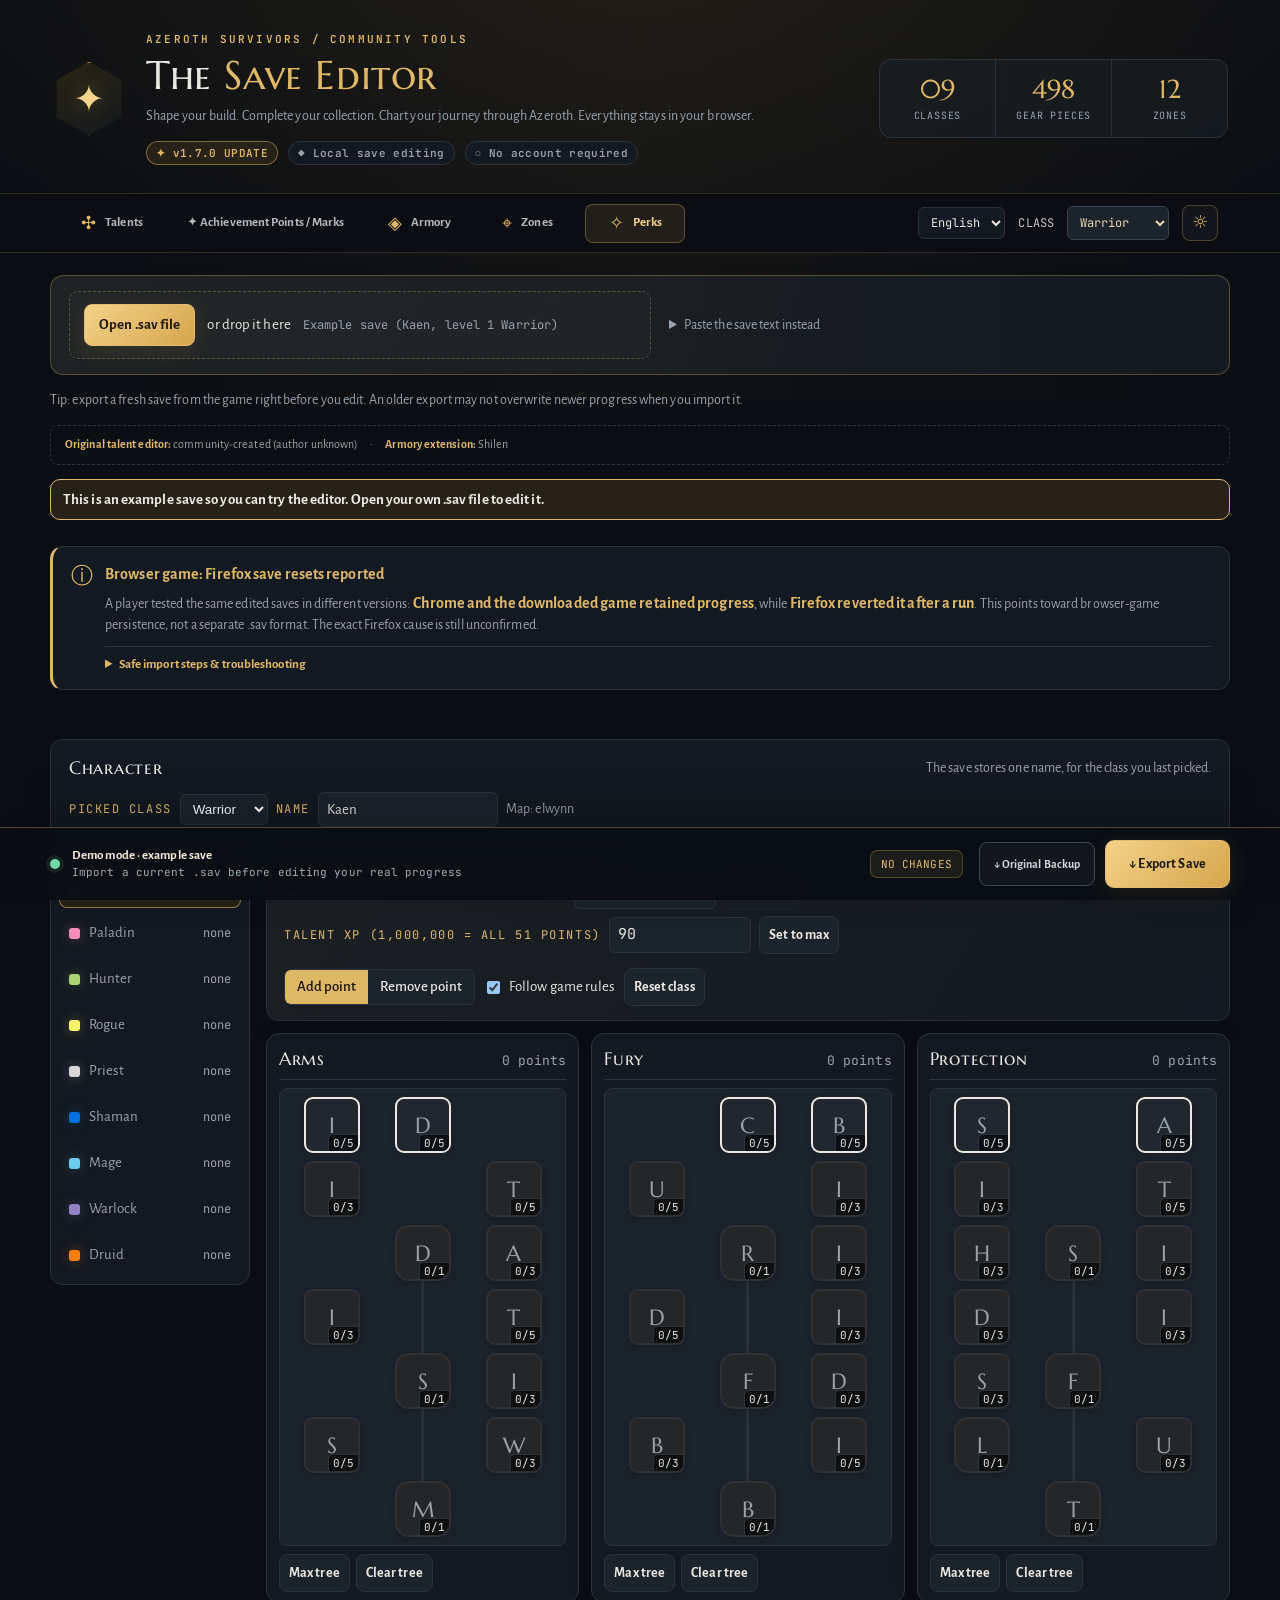
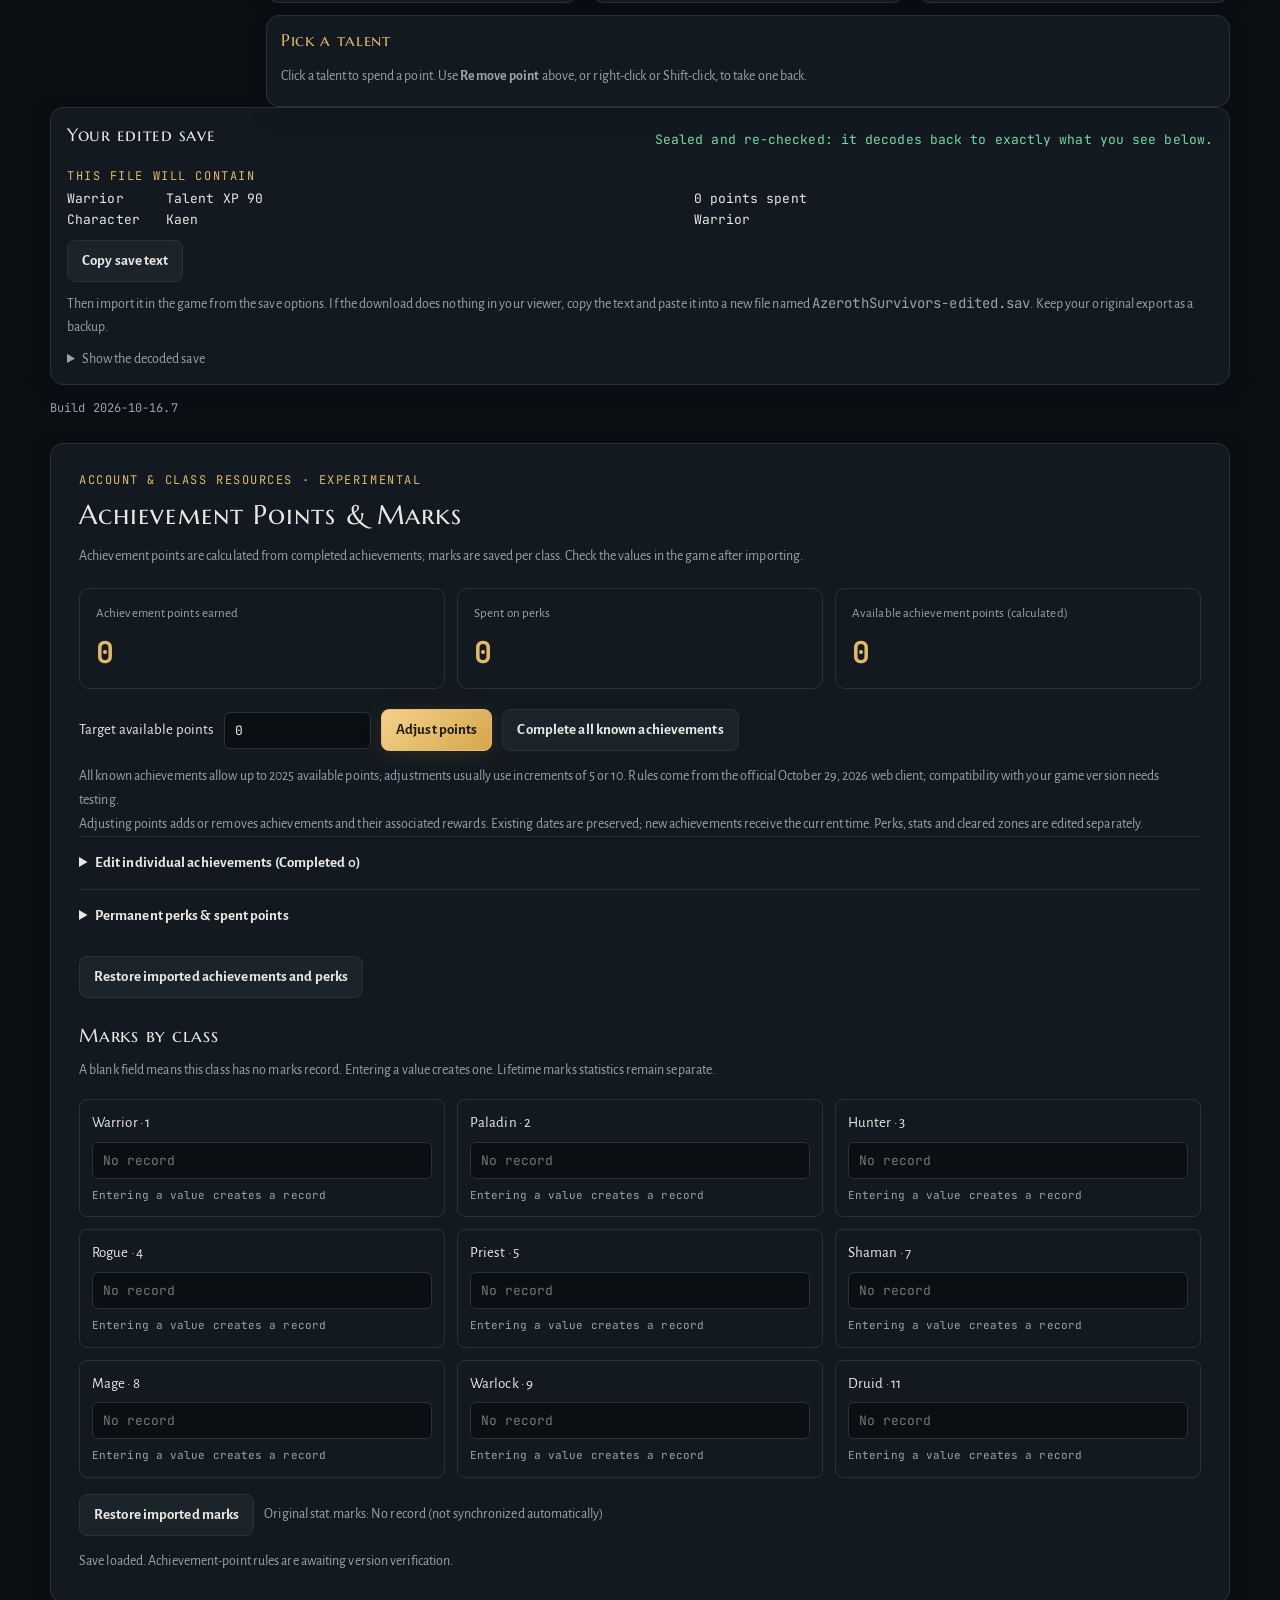
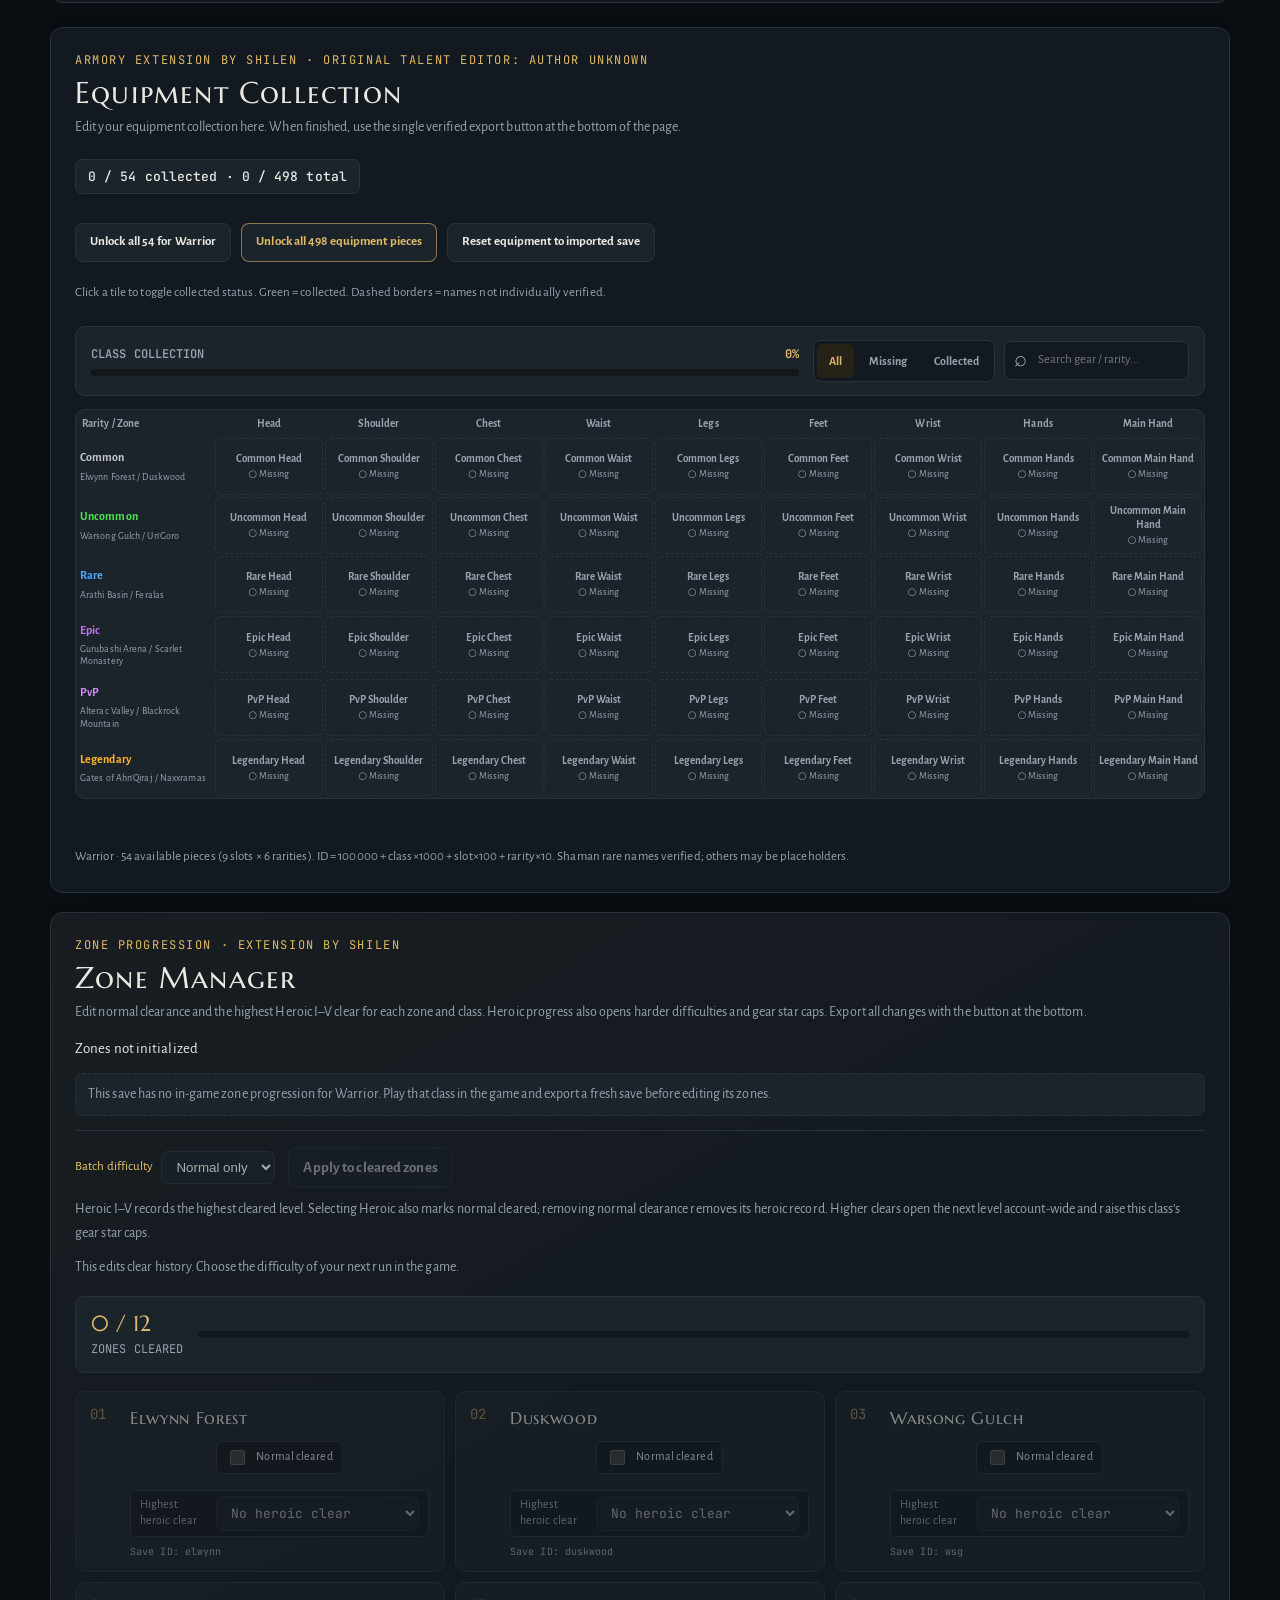
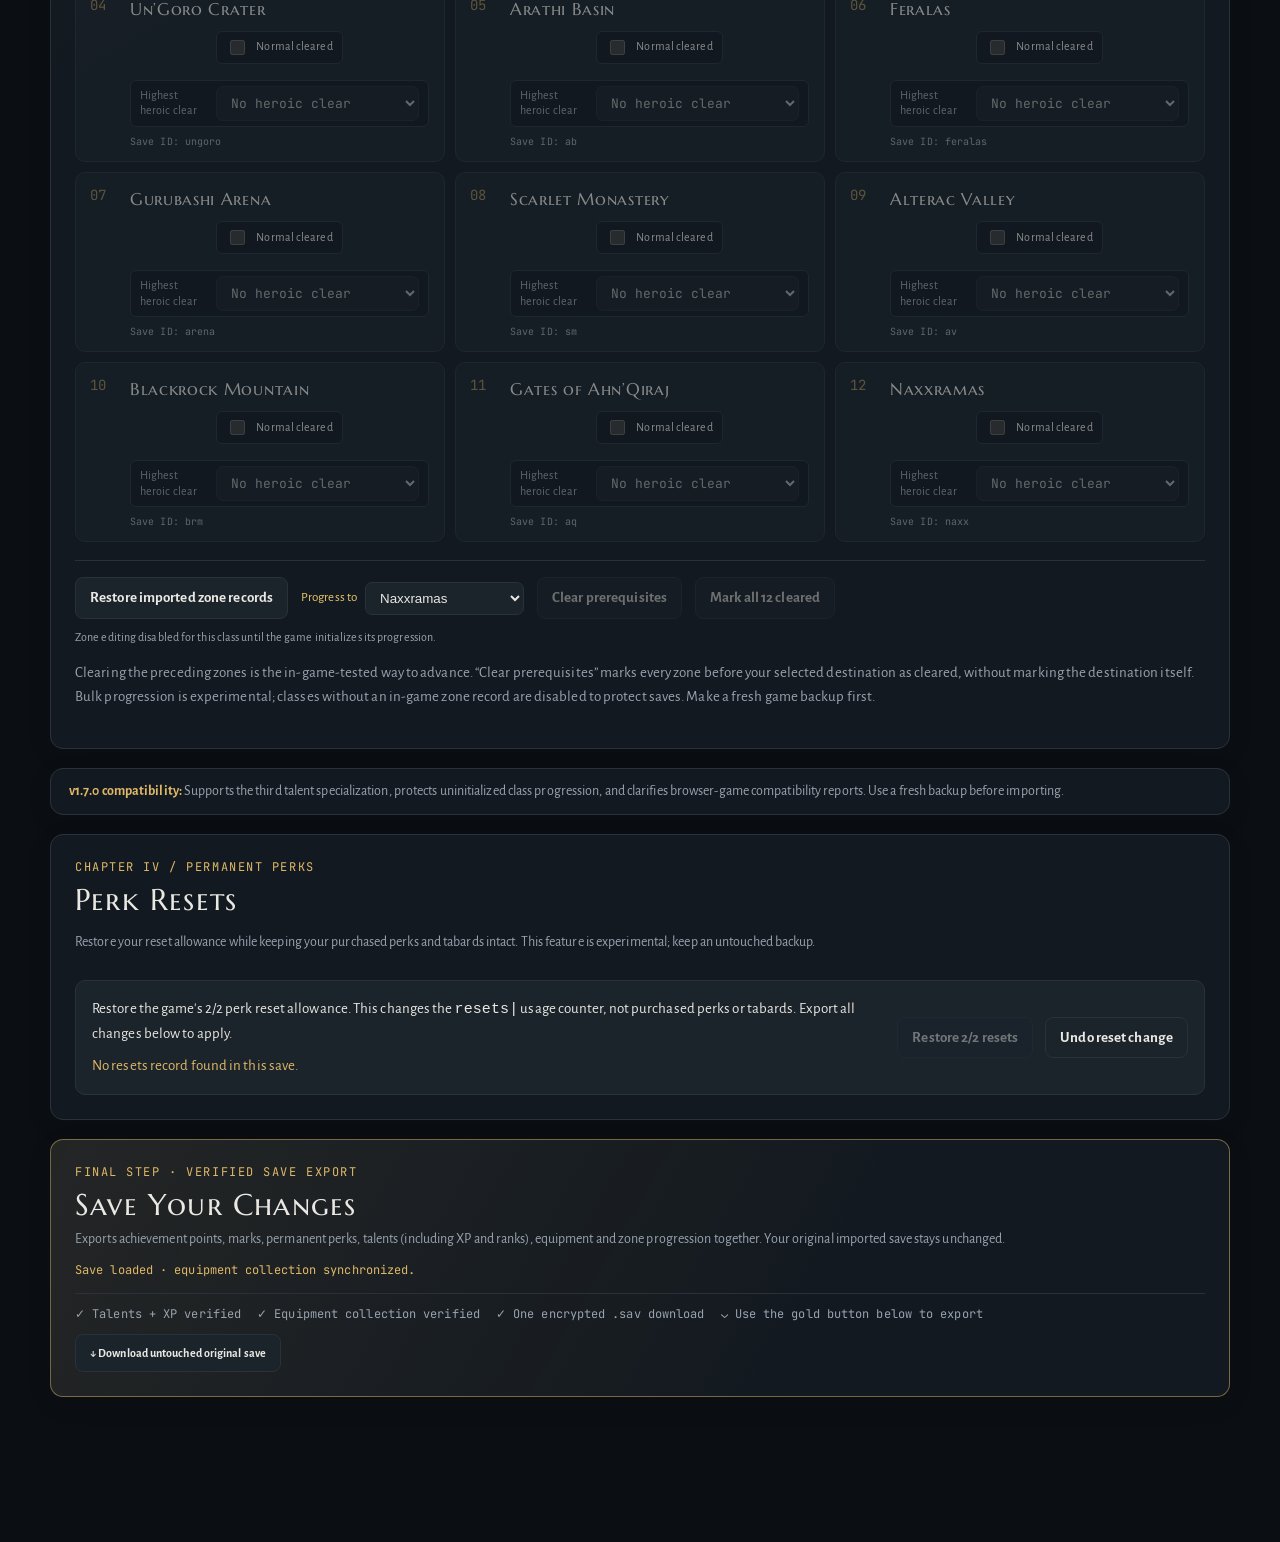
==== commit 69ab374b: "feat: support per-class heroic zone clears" ====
--- a/index.html
+++ b/index.html
@@ -3,8 +3,8 @@
 <head>
 <meta charset="utf-8">
 <meta name="viewport" content="width=device-width, initial-scale=1">
-<title>Azeroth Survivors Save Editor v1.6.1 | Shilen</title>
-<meta name="description" content="Azeroth Survivors Save Editor v1.6.1: edit achievement points, per-class marks, permanent perks, talent trees, equipment and zone progress. Runs locally in your browser.">
+<title>Azeroth Survivors Save Editor v1.7.0 | Shilen</title>
+<meta name="description" content="Azeroth Survivors Save Editor v1.7.0: edit achievement points, per-class marks, permanent perks, talent trees, equipment and zone progress. Runs locally in your browser.">
 <meta name="theme-color" content="#0d1118">
 <link rel="preconnect" href="https://fonts.googleapis.com">
 <link rel="stylesheet" href="https://fonts.googleapis.com/css2?family=Marcellus+SC&family=Alegreya+Sans:wght@400;500;700&family=JetBrains+Mono:wght@400;500&display=swap">
@@ -69,12 +69,12 @@
 <style>
 #zone-manager{margin-top:18px}#zone-manager .zm-grid{display:grid;grid-template-columns:repeat(auto-fit,minmax(225px,1fr));gap:10px;margin:14px 0}#zone-manager .zm-card{border:1px solid #5b4727;border-radius:9px;padding:12px;background:linear-gradient(135deg,#17140f,#211a11)}#zone-manager .zm-card h3{margin:0 0 9px;color:#e9c56d;font-size:17px}#zone-manager .zm-card .zm-controls{display:flex;flex-wrap:wrap;gap:12px;font-size:13px}#zone-manager .zm-card label{display:flex;gap:5px;align-items:center}#zone-manager .zm-card small{display:block;color:#a69a83;margin-top:8px}#zone-manager .zm-card.zm-unknown{opacity:.62}#zone-manager .zm-actions{display:flex;flex-wrap:wrap;gap:9px;align-items:center}#zone-manager .zm-target-label{display:flex;gap:8px;align-items:center;color:#e9c56d;font-size:13px}#zone-manager .zm-target-label select{max-width:210px}#zone-manager #zm-status{color:var(--mute);font-size:13px}
 </style>
-<section class="panel" id="zone-manager"><div class="tag">Zone progression · extension by Shilen</div><h2>Zone Manager</h2><p class="hint">Mark zones cleared to advance progression for the selected class. All 12 zone identifiers are confirmed. You can also clear the prerequisites to reach a chosen zone. Export everything using the single button at the bottom.</p>
+<section class="panel" id="zone-manager"><div class="tag">Zone progression · extension by Shilen</div><h2>Zone Manager</h2><p class="hint">Edit normal clearance and the highest Heroic I–V clear for each zone and class. Heroic progress also opens harder difficulties and gear star caps. Export all changes with the button at the bottom.</p>
 <div class="am-row"><label>Class <select id="zm-class"></select></label><span id="zm-summary"></span></div>
 <p class="zm-unavailable" id="zm-unavailable" hidden></p><div class="zm-grid" id="zm-grid"></div>
 <div class="zm-actions"><button class="btn" id="zm-restore">Restore imported zone records</button><label class="zm-target-label">Progress to <select id="zm-target"></select></label><button class="btn" id="zm-through">Clear prerequisites</button><button class="btn" id="zm-complete-all">Mark all 12 cleared</button><span id="zm-status">Import a save to edit progression.</span></div>
 <p class="am-note">Clearing the preceding zones is the in-game-tested way to advance. “Clear prerequisites” marks every zone before your selected destination as cleared, without marking the destination itself. Bulk progression is experimental; classes without an in-game zone record are disabled to protect saves. Make a fresh game backup first.</p></section>
-<section class="panel" id="as151-compat-banner" style="max-width:1180px;margin:18px auto;padding:12px 18px;color:var(--mute);font-size:14px"><strong style="color:var(--accent)">v1.6.1 compatibility:</strong> Supports the third talent specialization, protects uninitialized class progression, and clarifies browser-game compatibility reports. Use a fresh backup before importing.</section>
+<section class="panel" id="as151-compat-banner" style="max-width:1180px;margin:18px auto;padding:12px 18px;color:var(--mute);font-size:14px"><strong style="color:var(--accent)">v1.7.0 compatibility:</strong> Supports the third talent specialization, protects uninitialized class progression, and clarifies browser-game compatibility reports. Use a fresh backup before importing.</section>
 <section class="panel" id="final-export-panel" aria-label="Save all changes"><div class="tag">Final step · Verified save export</div><h2>Save Your Changes</h2><p class="hint">Exports achievement points, marks, permanent perks, talents (including XP and ranks), equipment and zone progression together. Your original imported save stays unchanged.</p><div id="final-export-actions"></div></section>
 <script id="as-resource-model">
 window.AS_RESOURCE_CATALOG={"source":{"url":"https://wow.aethus.pl/wenilla_bg.wasm?v=9ffee4d340dd","retrieved":"2026-10-29","sha256":"d3db2a367b8abc9a5e6fb8a4786edf99767e31ec156cff5b9c414aae16d476f7","status":"experimental-version-match"},"achievements":[{"id":"armoryoflegends","name":"armoryoflegends","points":50},{"id":"class:druid","name":"德鲁伊获胜","points":10},{"id":"class:hunter","name":"猎人获胜","points":10},{"id":"class:mage","name":"法师获胜","points":10},{"id":"class:paladin","name":"圣骑士获胜","points":10},{"id":"class:priest","name":"牧师获胜","points":10},{"id":"class:rogue","name":"潜行者获胜","points":10},{"id":"class:shaman","name":"萨满获胜","points":10},{"id":"class:warlock","name":"术士获胜","points":10},{"id":"class:warrior","name":"战士获胜","points":10},{"id":"classlast:druid","name":"德鲁伊安其拉挑战","points":25},{"id":"classlast:hunter","name":"猎人安其拉挑战","points":25},{"id":"classlast:mage","name":"法师安其拉挑战","points":25},{"id":"classlast:paladin","name":"圣骑士安其拉挑战","points":25},{"id":"classlast:priest","name":"牧师安其拉挑战","points":25},{"id":"classlast:rogue","name":"潜行者安其拉挑战","points":25},{"id":"classlast:shaman","name":"萨满安其拉挑战","points":25},{"id":"classlast:warlock","name":"术士安其拉挑战","points":25},{"id":"classlast:warrior","name":"战士安其拉挑战","points":25},{"id":"codex:100","name":"发现全部饰品图鉴","points":25},{"id":"codex:50","name":"发现一半饰品图鉴","points":10},{"id":"count:bosses100","name":"击败 100 个首领","points":10},{"id":"count:caches100","name":"累计开启 100 个宝箱","points":10},{"id":"count:gold50k","name":"累计金币 50000","points":25},{"id":"count:gold5k","name":"累计金币 5000","points":10},{"id":"count:guardians100","name":"击败 100 个守卫","points":10},{"id":"count:guardians500","name":"击败 500 个守卫","points":25},{"id":"count:kills100k","name":"累计击杀 100000","points":25},{"id":"count:kills10k","name":"累计击杀 10000","points":10},{"id":"count:kills1m","name":"累计击杀 1000000","points":50},{"id":"count:runs10","name":"完成 10 局","points":10},{"id":"count:runs100","name":"完成 100 局","points":10},{"id":"count:wins50","name":"获胜 50 局","points":25},{"id":"feat:azuregos","name":"feat:azuregos","points":25},{"id":"feat:bare","name":"不穿装备获胜","points":25},{"id":"feat:bossmarks50","name":"feat:bossmarks50","points":50},{"id":"feat:cthun","name":"feat:cthun","points":50},{"id":"feat:endless25","name":"feat:endless25","points":10},{"id":"feat:endless3","name":"feat:endless3","points":10},{"id":"feat:endless30","name":"feat:endless30","points":25},{"id":"feat:endless40","name":"feat:endless40","points":50},{"id":"feat:endless6","name":"feat:endless6","points":25},{"id":"feat:gordok","name":"feat:gordok","points":25},{"id":"feat:hakkar","name":"feat:hakkar","points":25},{"id":"feat:herod","name":"feat:herod","points":25},{"id":"feat:kazzak","name":"feat:kazzak","points":25},{"id":"feat:kills2500","name":"单局击杀 2500","points":10},{"id":"feat:kills6000","name":"单局击杀 6000","points":25},{"id":"feat:kovork","name":"feat:kovork","points":10},{"id":"feat:lairs","name":"巢穴挑战","points":25},{"id":"feat:marks100","name":"feat:marks100","points":25},{"id":"feat:mosh","name":"feat:mosh","points":25},{"id":"feat:nefarian","name":"feat:nefarian","points":25},{"id":"feat:nou","name":"feat:nou","points":25},{"id":"feat:odds","name":"feat:odds","points":50},{"id":"feat:stitches","name":"feat:stitches","points":10},{"id":"feat:thrifty","name":"feat:thrifty","points":25},{"id":"feat:vancleef","name":"feat:vancleef","points":10},{"id":"legendaryset","name":"收齐一个职业的传说装备","points":25},{"id":"pieces:100","name":"收集 100 件装备","points":10},{"id":"pieces:25","name":"收集 25 件装备","points":10},{"id":"pieces:250","name":"收集 250 件装备","points":25},{"id":"pieces:all","name":"收集全部装备","points":50},{"id":"set8","name":"set8","points":10},{"id":"setbonus","name":"setbonus","points":10},{"id":"sharedset","name":"sharedset","points":25},{"id":"stars:1","name":"stars:1","points":10},{"id":"stars:3","name":"stars:3","points":10},{"id":"talents:1","name":"一个职业获得全部天赋点","points":25},{"id":"talents:9","name":"全部职业获得全部天赋点","points":50},{"id":"wardrobe","name":"wardrobe","points":25},{"id":"zone9:ab","name":"阿拉希盆地全职业通关","points":25},{"id":"zone9:aq","name":"安其拉全职业通关","points":25},{"id":"zone9:arena","name":"古拉巴什竞技场全职业通关","points":25},{"id":"zone9:av","name":"奥特兰克山谷全职业通关","points":25},{"id":"zone9:brm","name":"黑石山全职业通关","points":25},{"id":"zone9:duskwood","name":"暮色森林全职业通关","points":25},{"id":"zone9:elwynn","name":"艾尔文森林全职业通关","points":25},{"id":"zone9:feralas","name":"菲拉斯全职业通关","points":25},{"id":"zone9:naxx","name":"纳克萨玛斯全职业通关","points":25},{"id":"zone9:sm","name":"血色修道院全职业通关","points":25},{"id":"zone9:ungoro","name":"安戈洛环形山全职业通关","points":25},{"id":"zone9:wsg","name":"战歌峡谷全职业通关","points":25},{"id":"zone:ab","name":"阿拉希盆地通关","points":10},{"id":"zone:aq","name":"安其拉通关","points":25},{"id":"zone:arena","name":"古拉巴什竞技场通关","points":15},{"id":"zone:av","name":"奥特兰克山谷通关","points":15},{"id":"zone:brm","name":"黑石山通关","points":20},{"id":"zone:duskwood","name":"暮色森林通关","points":10},{"id":"zone:elwynn","name":"艾尔文森林通关","points":10},{"id":"zone:feralas","name":"菲拉斯通关","points":15},{"id":"zone:naxx","name":"纳克萨玛斯通关","points":30},{"id":"zone:sm","name":"血色修道院通关","points":15},{"id":"zone:ungoro","name":"安戈洛环形山通关","points":10},{"id":"zone:wsg","name":"战歌峡谷通关","points":10}],"perks":[{"id":"rerolls","name":"Second Thoughts","costs":[15,25,35],"requires":"count:runs10","requiresPerk":"","label":"额外重抽"},{"id":"banish","name":"Banish","costs":[20,30,40],"requires":"zone:elwynn","requiresPerk":"","label":"放逐"},{"id":"skip","name":"Skip","costs":[15],"requires":"zone:duskwood","requiresPerk":"","label":"跳过"},{"id":"opening","name":"Opening Hand","costs":[30],"requires":"feat:kills2500","requiresPerk":"","label":"起手牌"},{"id":"veteran","name":"Veteran's Lessons","costs":[20,35],"requires":"zone:wsg","requiresPerk":"","label":"老兵经验"},{"id":"keen","name":"Keen Eye","costs":[20,35],"requires":"pieces:25","requiresPerk":"","label":"敏锐目光"},{"id":"companion","name":"Companion","costs":[50],"requires":"count:gold5k","requiresPerk":"","label":"拾取伙伴"},{"id":"leash","name":"Long Leash","costs":[15,25,35],"requires":"count:gold5k","requiresPerk":"companion","label":"拾取距离"},{"id":"paws","name":"Quick Paws","costs":[15,25,35],"requires":"count:gold5k","requiresPerk":"companion","label":"伙伴速度"},{"id":"instinct_gold","name":"Gold-sniffer","costs":[30],"requires":"count:gold5k","requiresPerk":"companion","label":"金币嗅觉"},{"id":"instinct_wisps","name":"Wisp-herder","costs":[30],"requires":"count:gold5k","requiresPerk":"companion","label":"经验嗅觉"},{"id":"instinct_runes","name":"Rune-hound","costs":[30],"requires":"count:gold5k","requiresPerk":"companion","label":"符文嗅觉"},{"id":"second","name":"Second Companion","costs":[150],"requires":"count:gold50k","requiresPerk":"companion","label":"第二伙伴"}]};
@@ -177,6 +177,7 @@
       // Purchased cosmetics consume points too. Until their version-specific
       // costs are known, do not advertise a complete balance or target solver.
       if(this.payload('tabard'))unknown.push('已购买战袍的费用');
+      if(this.payload('races'))unknown.push('已解锁种族的费用');
       const maximum=[...this.achievements.values()].reduce((sum,a)=>sum+a.points,0)-spent;
       return {earned,spent,available:earned-spent,maximum,complete:unknown.length===0,unknown};
     }
@@ -247,77 +248,149 @@
   }
   return {Model,MAX_NUMBER};
 });
+(function(root,factory){
+  if(typeof module==='object'&&module.exports)module.exports=factory();
+  else root.ASZones=factory();
+})(typeof globalThis!=='undefined'?globalThis:this,function(){
+  'use strict';
+  const MAX_HEROIC=5,CLASSES=['1','2','3','4','5','7','8','9','11'];
+  const sameSet=(a,b)=>a.size===b.size&&[...a].every(value=>b.has(value));
+  const sameMap=(a,b)=>a.size===b.size&&[...a].every(([key,value])=>b.get(key)===value);
+  function parseHeroic(line){
+    const entries=new Map(),raw=new Map();if(!line)return {entries,raw};
+    const fields=line.split('|');if(fields.length!==3)throw Error('Unrecognized heroic progression record');
+    for(const token of fields[2].split(',').filter(Boolean)){
+      const match=/^([a-z0-9_]+):(\d+)$/.exec(token);
+      if(!match||entries.has(match[1]))throw Error('Invalid or duplicate heroic zone entry: '+token);
+      const value=Number(match[2]);
+      // Unknown future ranks survive edits to other zones; new values use 0..5.
+      if(!Number.isSafeInteger(value)||value<1||value>255)throw Error('Unrecognized imported heroic rank: '+token);
+      entries.set(match[1],value);raw.set(match[1],token);
+    }
+    return {entries,raw};
+  }
+  class Model{
+    constructor(lines,zones){this.original=lines.slice();this.zones=zones.map(z=>Array.isArray(z)?z[1]:z);this.states={}}
+    record(kind,cls,lines=this.original){
+      const found=lines.filter(line=>line.startsWith(kind+'|'+cls+'|'));
+      if(found.length>1)throw Error('Duplicate '+kind+' record for class '+cls);
+      return found[0]??null;
+    }
+    list(kind,cls){const line=this.record(kind,cls);return new Set(line?line.split('|').slice(2).join('|').split(',').filter(Boolean):[])}
+    initialized(cls){return ['open','beat','unlock','hbeat'].some(kind=>this.original.some(line=>line.startsWith(kind+'|'+cls+'|')))}
+    state(cls){
+      cls=String(cls);if(!CLASSES.includes(cls))throw Error('Unsupported class');
+      if(!this.states[cls]){
+        const before=this.list('beat',cls),heroic=parseHeroic(this.record('hbeat',cls));
+        this.states[cls]={beat:new Set(before),open:this.list('open',cls),heroic:new Map(heroic.entries),before,priorHeroic:heroic.entries,rawHeroic:heroic.raw};
+      }
+      return this.states[cls];
+    }
+    editable(cls,zone){
+      const state=this.state(cls);
+      if(!this.initialized(cls))throw Error('Zone progression is not initialized for this class');
+      if(!this.zones.includes(zone))throw Error('Unsupported zone');
+      return state;
+    }
+    setNormal(cls,zone,on){const state=this.editable(cls,zone);if(on)state.beat.add(zone);else{state.beat.delete(zone);state.heroic.delete(zone)}}
+    setHeroic(cls,zone,raw){
+      if(!/^\d+$/.test(String(raw)))throw Error('Heroic rank must be an integer from 0 to 5');
+      const rank=Number(raw);if(rank<0||rank>MAX_HEROIC)throw Error('Heroic rank must be an integer from 0 to 5');
+      const state=this.editable(cls,zone);
+      if(rank){state.heroic.set(zone,rank);state.beat.add(zone)}else state.heroic.delete(zone);
+    }
+    setClearedDifficulty(cls,raw){
+      const state=this.state(cls);if(!this.initialized(cls))throw Error('Zone progression is not initialized for this class');
+      const known=[...state.beat].filter(zone=>this.zones.includes(zone));
+      if(!known.length)throw Error('Clear at least one normal zone before applying a bulk difficulty');
+      // Validate first so invalid input cannot leave a partially edited draft.
+      if(!/^\d+$/.test(String(raw))||Number(raw)>MAX_HEROIC)throw Error('Heroic rank must be an integer from 0 to 5');
+      for(const zone of known)this.setHeroic(cls,zone,raw);
+    }
+    classChanged(cls){const s=this.state(cls);return !sameSet(s.before,s.beat)||!sameMap(s.priorHeroic,s.heroic)}
+    sortZones(a,b){const ai=this.zones.indexOf(a),bi=this.zones.indexOf(b);return (ai<0?999:ai)-(bi<0?999:bi)||a.localeCompare(b)}
+    replace(lines,kind,cls,value){
+      const old=this.record(kind,cls,lines),index=old===null?-1:lines.indexOf(old);
+      if(value===null){if(index>=0)lines.splice(index,1);return}
+      const line=kind+'|'+cls+'|'+value;
+      if(index>=0)lines[index]=line;else lines.splice(lines.at(-1)===''?lines.length-1:lines.length,0,line);
+    }
+    legacyUnlock(cls,beat){
+      const line=this.record('unlock',cls);if(line===null)return null;
+      if(!/^unlock\|\d+\|\d+$/.test(line))throw Error('Unrecognized legacy zone unlock record for class '+cls);
+      const value=Number(line.split('|')[2]);
+      if(value<1||value>this.zones.length)throw Error('Legacy unlock value outside known zone range for class '+cls);
+      const last=this.zones.reduce((max,zone,index)=>beat.has(zone)?index:max,-1);
+      return Math.max(value,Math.min(this.zones.length,last+2));
+    }
+    applyTo(lines){
+      for(const [cls,state] of Object.entries(this.states)){
+        const normalChanged=!sameSet(state.before,state.beat),heroicChanged=!sameMap(state.priorHeroic,state.heroic);
+        if(!normalChanged&&!heroicChanged)continue;
+        if(!this.initialized(cls))throw Error('Zone progression is not initialized for this class');
+        if(normalChanged){
+          this.replace(lines,'beat',cls,[...state.beat].sort(this.sortZones.bind(this)).join(','));
+          const unlock=this.legacyUnlock(cls,state.beat);if(unlock!==null)this.replace(lines,'unlock',cls,String(unlock));
+        }
+        if(heroicChanged){
+          const keys=[...state.rawHeroic.keys()].filter(key=>state.heroic.has(key));
+          keys.push(...[...state.heroic.keys()].filter(key=>!state.rawHeroic.has(key)).sort(this.sortZones.bind(this)));
+          const tokens=keys.map(key=>state.heroic.get(key)===state.priorHeroic.get(key)?state.rawHeroic.get(key):key+':'+state.heroic.get(key));
+          this.replace(lines,'hbeat',cls,tokens.length?tokens.join(','):null);
+        }
+      }
+      return lines;
+    }
+    verify(lines){
+      const managed=line=>/^(beat|hbeat|unlock)\|/.test(line),expected=this.applyTo(this.original.slice());
+      if(JSON.stringify(expected.filter(managed))!==JSON.stringify(lines.filter(managed)))throw Error('Normal/heroic zone verification failed');
+    }
+    snapshot(){
+      const changes=[];
+      for(const [cls,state] of Object.entries(this.states))if(this.classChanged(cls))changes.push({cls,
+        added:[...state.beat].filter(key=>!state.before.has(key)).length,removed:[...state.before].filter(key=>!state.beat.has(key)).length,
+        heroic:[...new Set([...state.heroic.keys(),...state.priorHeroic.keys()])].filter(key=>state.heroic.get(key)!==state.priorHeroic.get(key)).length,
+        beat:[...state.beat].sort(),levels:[...state.heroic].sort(([a],[b])=>a.localeCompare(b))});
+      changes.sort((a,b)=>a.cls.localeCompare(b.cls));return {changes,fingerprint:JSON.stringify(changes)};
+    }
+  }
+  return {Model,MAX_HEROIC,parseHeroic,sameSet,sameMap};
+});
 </script>
 <script>
 (()=>{'use strict';
 const $=id=>document.getElementById(id);
 const zoneCatalog=[['Elwynn Forest','elwynn',true],['Duskwood','duskwood',true],['Warsong Gulch','wsg',true],["Un’Goro Crater",'ungoro',true],['Arathi Basin','ab',true],['Feralas','feralas',true],['Gurubashi Arena','arena',true],['Scarlet Monastery','sm',true],['Alterac Valley','av',true],['Blackrock Mountain','brm',true],["Gates of Ahn’Qiraj","aq",true],['Naxxramas','naxx',true]];
-let zoneDraft=null,zoneImport=null;
+let zoneDraft=null,zoneImport=null,zoneModel=null;
 function zoneRecord(lines,kind,cls){const line=lines.find(l=>l.startsWith(kind+'|'+cls+'|'));return line?new Set(line.split('|').slice(2).join('|').split(',').filter(Boolean)):new Set()}
-function zoneSync(){if(!loaded())return false;if(zoneImport!==Y.plain){zoneImport=Y.plain;zoneDraft={};}return true}
-function zoneState(cls){if(!zoneSync())return null;if(!zoneDraft[cls])zoneDraft[cls]={beat:zoneRecord(Y.plain.split(/\r?\n/),'beat',cls),open:zoneRecord(Y.plain.split(/\r?\n/),'open',cls)};return zoneDraft[cls]}
+function zoneSync(){if(!loaded())return false;if(zoneImport!==Y.plain){zoneImport=Y.plain;zoneModel=new ASZones.Model(Y.plain.split(/\r?\n/),zoneCatalog);zoneDraft=zoneModel.states;}return true}
+function zoneState(cls){return zoneSync()?zoneModel.state(cls):null}
+const heroicLabels=['No heroic clear','Heroic I','Heroic II','Heroic III','Heroic IV','Heroic V'];
+function heroicOptions(rank){let html=heroicLabels.map((name,value)=>'<option value="'+value+'" '+(rank===value?'selected':'')+'>'+name+'</option>').join('');if(rank>ASZones.MAX_HEROIC)html+='<option value="'+rank+'" selected>Imported heroic rank '+rank+'</option>';return html}
 function renderZones(){
   const grid=$('zm-grid');if(!grid)return;
-  const cls=$('zm-class').value,st=zoneState(cls),active=!!st;
-  const initialized=active&&hasZoneState(Y.plain.split(/\r?\n/),cls);
-  const hint=$('zm-unavailable');
-  hint.hidden=!active||initialized;
-  hint.textContent=!active?'':'This save has no in-game zone progression for '+(classes[cls]||('class '+cls))+'. Play that class in the game and export a fresh save before editing its zones.';
-  for(const id of ['zm-through','zm-complete-all'])$(''+id).disabled=!initialized;
-  grid.innerHTML=zoneCatalog.map(([name,key])=>{const beat=active&&st.beat.has(key);return '<article class="zm-card"><h3>'+name+'</h3><div class="zm-controls"><label><input type="checkbox" data-zone="'+key+'" '+(beat?'checked ':'')+(!initialized?'disabled ':'')+'> Cleared</label></div><small>Save ID: '+key+'</small></article>'}).join('');
+  const cls=$('zm-class').value;let st=null,readError='';try{st=zoneState(cls)}catch(error){readError=error.message}
+  const active=loaded(),initialized=!!st&&zoneModel.initialized(cls),hint=$('zm-unavailable');
+  hint.hidden=!active||(!readError&&initialized);
+  hint.textContent=readError?('Zone controls unavailable: '+readError):!active?'':'This save has no in-game zone progression for '+(classes[cls]||('class '+cls))+'. Play that class in the game and export a fresh save before editing its zones.';
+  for(const id of ['zm-through','zm-complete-all','zm-apply-difficulty','zm-heroic-bulk'])if($(id))$(id).disabled=!initialized;
+  grid.innerHTML=zoneCatalog.map(([name,key])=>{
+    const beat=!!st&&st.beat.has(key),rank=st?.heroic.get(key)||0,disabled=initialized?'':'disabled';
+    return '<article class="zm-card"><h3>'+name+'</h3><div class="zm-controls"><label><input type="checkbox" data-zone="'+key+'" '+(beat?'checked ':'')+disabled+'> Normal cleared</label><label class="zm-heroic-label">Highest heroic clear<select data-heroic-zone="'+key+'" aria-label="'+name+' highest heroic clear" '+disabled+'>'+heroicOptions(rank)+'</select></label></div><small>Save ID: '+key+'</small>'+(rank&&!beat?'<small>Imported heroic progress has no normal-clear record.</small>':'')+'</article>';
+  }).join('');
   grid.querySelectorAll('input[data-zone]').forEach(el=>el.onchange=()=>{
-    const st=zoneState(cls),key=el.dataset.zone;if(!initialized||!st)return;
-    if(el.checked)st.beat.add(key);else st.beat.delete(key);
-    renderZones();$('zm-status').textContent='Zone draft updated. Export all changes below.';
+    if(!initialized)return;try{zoneModel.setNormal(cls,el.dataset.zone,el.checked);renderZones();$('zm-status').textContent='Normal/heroic zone draft updated. Export all changes below.'}catch(error){$('zm-status').textContent=error.message}
   });
-  $('zm-summary').textContent=active?(initialized?st.beat.size+' of 12 zones cleared':'Zones not initialized'):'Open a save to begin';
-  if(active&&!initialized)$('zm-status').textContent='Zone editing disabled for this class until the game initializes its progression.';
-}
-function sameSet(a,b){return a.size===b.size&&[...a].every(k=>b.has(k))}
-function zoneSort(a,b){const ai=zoneCatalog.findIndex(([,id])=>id===a),bi=zoneCatalog.findIndex(([,id])=>id===b);return (ai<0?999:ai)-(bi<0?999:bi)||a.localeCompare(b)}
-function legacyUnlockTarget(lines,cls,beats){
-  const prefix='unlock|'+cls+'|',matches=lines.filter(l=>l.startsWith(prefix));
-  if(!matches.length)return null;
-  if(matches.length!==1||!/^unlock\|\d+\|\d+$/.test(matches[0]))throw Error('Unrecognized legacy zone unlock record for class '+cls);
-  const original=Number(matches[0].split('|')[2]);
-  if(original<1||original>zoneCatalog.length)throw Error('Legacy unlock value outside known zone range for class '+cls);
-  const farthest=zoneCatalog.reduce((n,[,key],index)=>beats.has(key)?index:n,-1);
-  return Math.max(original,Math.min(zoneCatalog.length,farthest+2));
-}
-function applyZones(lines){
-  if(!zoneDraft)return;
-  const imported=Y.plain.split(/\r?\n/);
-  for(const [cls,state] of Object.entries(zoneDraft)){
-    const before=zoneRecord(imported,'beat',cls);
-    if(sameSet(before,state.beat))continue; // preserve untouched records byte-for-byte
-    const prefix='beat|'+cls+'|',matches=lines.map((l,i)=>l.startsWith(prefix)?i:-1).filter(i=>i>=0);
-    if(matches.length>1)throw Error('Multiple cleared-zone records for class '+cls);
-    const values=[...state.beat].sort(zoneSort);
-    if(matches.length){lines[matches[0]]=prefix+values.join(',')}
-    else if(values.length){const at=lines.length&&lines.at(-1)===''?lines.length-1:lines.length;lines.splice(at,0,prefix+values.join(','))}
-    // Older saves store the furthest unlocked zone as a 1-based numeric index.
-    // Newer saves have open|class|zone-name; do NOT overwrite the chosen zone.
-    const legacy=legacyUnlockTarget(imported,cls,state.beat);
-    if(legacy!==null){const idx=lines.findIndex(l=>l.startsWith('unlock|'+cls+'|'));lines[idx]='unlock|'+cls+'|'+legacy;}
-  }
-}
-function verifyZones(lines){
-  if(!zoneDraft)return;
-  const original=Y.plain.split(/\r?\n/);
-  for(const [cls,state] of Object.entries(zoneDraft)){
-    const prior=zoneRecord(original,'beat',cls),actual=zoneRecord(lines,'beat',cls);
-    if(!sameSet(actual,state.beat))throw Error('Zone verification failed for class '+cls);
-    const before=original.filter(l=>l.startsWith('beat|'+cls+'|')),
-          after=lines.filter(l=>l.startsWith('beat|'+cls+'|'));
-    if(before.length>1||after.length>1)throw Error('Multiple cleared-zone records for class '+cls);
-    if(sameSet(prior,state.beat)&&JSON.stringify(before)!==JSON.stringify(after))throw Error('Unchanged zone record was rewritten for class '+cls);
-    const was=original.filter(l=>l.startsWith('unlock|'+cls+'|')),
-          now=lines.filter(l=>l.startsWith('unlock|'+cls+'|'));
-    const legacy=sameSet(prior,state.beat)?null:legacyUnlockTarget(original,cls,state.beat);
-    if(legacy===null){if(JSON.stringify(was)!==JSON.stringify(now))throw Error('Unexpected legacy unlock change for class '+cls)}
-    else if(now.length!==1||now[0]!=='unlock|'+cls+'|'+legacy)throw Error('Legacy zone unlock verification failed for class '+cls);
-  }
-}
+  grid.querySelectorAll('select[data-heroic-zone]').forEach(el=>el.onchange=()=>{
+    if(!initialized)return;try{zoneModel.setHeroic(cls,el.dataset.heroicZone,el.value);renderZones();$('zm-status').textContent='Heroic progression staged. Export and verify it in the game.'}catch(error){renderZones();$('zm-status').textContent=error.message}
+  });
+  const count=st?zoneCatalog.filter(([,key])=>st.beat.has(key)).length:0,heroic=st?zoneCatalog.filter(([,key])=>st.heroic.has(key)).length:0;
+  $('zm-summary').textContent=active?(initialized?count+' of 12 zones cleared · '+heroic+' heroic zones':'Zones not initialized'):'Open a save to begin';
+  if(active&&!initialized)$('zm-status').textContent=readError||'Zone editing disabled for this class until the game initializes its progression.';
+}
+function sameSet(a,b){return ASZones.sameSet(a,b)}
+function applyZones(lines){if(zoneModel)zoneModel.applyTo(lines)}
+function verifyZones(lines){if(zoneModel)zoneModel.verify(lines)}
 
 const classes={1:'Warrior',2:'Paladin',3:'Hunter',4:'Rogue',5:'Priest',7:'Shaman',8:'Mage',9:'Warlock',11:'Druid'};
 const slots=['Head','Shoulder','Chest','Waist','Legs','Feet','Wrist','Hands','Main Hand','Off Hand'];
@@ -326,9 +399,13 @@
 const zones=['Elwynn Forest / Duskwood','Warsong Gulch / Un’Goro','Arathi Basin / Feralas','Gurubashi Arena / Scarlet Monastery','Alterac Valley / Blackrock Mountain','Gates of Ahn’Qiraj / Naxxramas'];
 const shamanRare=['Earthfury Helm','Earthfury Spaulders','Earthfury Breastplate','Earthfury Belt','Earthfury Legguards','Earthfury Greaves','Earthfury Bracers','Earthfury Gauntlets','Earthfury Hammer','Totem Shield'];
 const shamanCommon={6:'Primal Bracers',7:'Primal Gauntlets',9:'Round Buckler'};
-const zcid=$('zm-class');Object.entries(classes).forEach(([id,name])=>zcid.add(new Option(name+' (class '+id+')',id)));zcid.value='5';zcid.onchange=renderZones;$('zm-restore').onclick=()=>{if(!loaded())return;zoneDraft={};renderZones();$('zm-status').textContent='Zone records restored to imported save.'};const target=$('zm-target');zoneCatalog.forEach(([name,key])=>target.add(new Option(name,key)));target.value='naxx';
+const zcid=$('zm-class');Object.entries(classes).forEach(([id,name])=>zcid.add(new Option(name+' (class '+id+')',id)));zcid.value='5';zcid.onchange=renderZones;$('zm-restore').onclick=()=>{if(!loaded())return;zoneImport=null;zoneModel=null;renderZones();$('zm-status').textContent='Normal and heroic progress restored to the imported save.'};const target=$('zm-target');zoneCatalog.forEach(([name,key])=>target.add(new Option(name,key)));target.value='naxx';
 $('zm-through').onclick=()=>{const st=zoneState(zcid.value);if(!st||!hasZoneState(Y.plain.split(/\r?\n/),zcid.value))return;const index=zoneCatalog.findIndex(([,key])=>key===target.value);if(index<0)return;for(let i=0;i<index;i++)st.beat.add(zoneCatalog[i][1]);renderZones();$('zm-status').textContent='Cleared prerequisites for '+zoneCatalog[index][0]+'. Export and verify in game.'};
 $('zm-complete-all').onclick=()=>{const st=zoneState(zcid.value);if(!st||!hasZoneState(Y.plain.split(/\r?\n/),zcid.value))return;for(const [,key] of zoneCatalog)st.beat.add(key);renderZones();$('zm-status').textContent='All 12 zones queued as cleared. Export and verify in game.'};
+const heroicTools=document.createElement('div');heroicTools.className='zm-actions zm-heroic-tools';
+heroicTools.innerHTML='<label class="zm-target-label">Batch difficulty <select id="zm-heroic-bulk" aria-label="Batch heroic difficulty">'+heroicLabels.map((name,value)=>'<option value="'+value+'">'+(value?name:'Normal only')+'</option>').join('')+'</select></label><button class="btn" type="button" id="zm-apply-difficulty">Apply to cleared zones</button><p class="hint">Heroic I–V records the highest cleared level. Selecting Heroic also marks normal cleared; removing normal clearance removes its heroic record. Higher clears open the next level account-wide and raise this class’s gear star caps.</p><p class="hint">This edits clear history. Choose the difficulty of your next run in the game.</p>';
+$('zm-grid').before(heroicTools);
+$('zm-apply-difficulty').onclick=()=>{if(!zoneSync())return;try{zoneModel.setClearedDifficulty(zcid.value,$('zm-heroic-bulk').value);renderZones();$('zm-status').textContent='Difficulty applied to cleared zones. Export and verify it in the game.'}catch(error){$('zm-status').textContent=error.message}};
 const cid=$('am-class');Object.entries(classes).forEach(([id,name])=>cid.add(new Option(name+' (class '+id+')',id)));cid.value='7';
 const validSlots=c=>(String(c)==='4'||String(c)==='7')?10:9;
 const id=(c,s,r)=>String(100000+Number(c)*1000+s*100+r*10);
@@ -443,7 +520,7 @@
 function hasZoneState(original,cls){
   // A hero| or talent| record alone is NOT evidence the game initialized zone
   // progress (confirmed in the October 21 browser Warlock save).
-  return ['open','beat','unlock'].some(kind=>original.some(line=>line.startsWith(kind+'|'+cls+'|')));
+  return ['open','beat','unlock','hbeat'].some(kind=>original.some(line=>line.startsWith(kind+'|'+cls+'|')));
 }
 function validateAccountSafety(original){
   // The game imports the entire account; never invent zones for a class with
@@ -458,7 +535,7 @@
   for(const cls of Object.keys(Y.tal||{}))
     if(!hasTalents.has(String(cls))&&!populated.has(String(cls)))unsafeClasses.add(String(cls));
   for(const [cls,state] of Object.entries(zoneDraft||{})){
-    const changed=!sameSet(zoneRecord(original,'beat',cls),state.beat);
+    const changed=zoneModel.classChanged(cls);
     if(changed&&(!populated.has(String(cls))||!hasZoneState(original,cls)))
       unsafeClasses.add(String(cls));
   }
@@ -514,7 +591,7 @@
   if(JSON.stringify(before)!==JSON.stringify(after))throw Error('Talent/XP verification failed');
   // Confirm we did not drop or rewrite unrelated records.
   const withoutItems=x=>x.split(/\r?\n/).filter(l=>!l.startsWith('items|')).join('\n');
-  const withoutEdits=x=>resources.withoutChanges(x.split(/\r?\n/)).filter(l=>!l.startsWith('items|')&&!/^(beat|unlock|spec)\|\d+\|/.test(l)&&!(perkResetDraft!==null&&l.startsWith('resets|'))).join('\n');
+  const withoutEdits=x=>resources.withoutChanges(x.split(/\r?\n/)).filter(l=>!l.startsWith('items|')&&!/^(beat|hbeat|unlock|spec)\|\d+\|/.test(l)&&!(perkResetDraft!==null&&l.startsWith('resets|'))).join('\n');
   if(withoutEdits(result)!==withoutEdits(talentSerialized))throw Error('Unrelated records changed');
   if(perkResetDraft!==null&&result.split(/\r?\n/).filter(l=>l.startsWith('resets|')).join('')!==perkResetDraft)throw Error('Perk reset change not preserved');
   return {result,count:[...all()].filter(id=>verifyItems.has(id)).length,classes:before.length};
@@ -522,7 +599,7 @@
 $('am-export').onclick=()=>{if(!loaded())return status('Open a save first');try{
   const {result,count,classes}=mergeAndVerify(),sealed=G(result);
   if(h(sealed)!==result)throw Error('Encryption round-trip failed');
-  download(sealed,'AzerothSurvivors_Editor_v1.6.1.sav');
+  download(sealed,'AzerothSurvivors_Editor_v1.7.0.sav');
   status('✓ Verified export: '+classes+' talent records (XP + ranks preserved), '+count+'/498 equipment IDs; achievements, perks and marks verified.');
   document.dispatchEvent(new CustomEvent('as15:export',{detail:{success:true}}));
 }catch(err){status('Export blocked: '+err.message);console.error(err);document.dispatchEvent(new CustomEvent('as15:export',{detail:{success:false,message:err.message}}));}};
@@ -565,6 +642,7 @@
 // established talent serializer and one verified encrypted exporter.
 window.__AS_EDITOR_BRIDGE={
   resources:getResources,
+  zones(){return zoneSync()?zoneModel:null},
   snapshot(){
     if(!loaded())return null;
     const original=Y.plain.split(/\r?\n/);
@@ -580,14 +658,9 @@
     const known=new Set(all());
     const added=[...currentItems].filter(x=>known.has(x)&&!sourceItems.has(x));
     const removed=[...sourceItems].filter(x=>known.has(x)&&!currentItems.has(x));
-    const changedZones=[];
-    const zoneFingerprint=[];
-    for(const [cls,st] of Object.entries(zoneDraft||{})){
-      const prior=zoneRecord(original,'beat',cls);
-      const a=[...st.beat].filter(k=>!prior.has(k)),r=[...prior].filter(k=>!st.beat.has(k));
-      if(a.length||r.length)changedZones.push({cls,name:classes[cls],added:a.length,removed:r.length});
-      zoneFingerprint.push([cls,[...st.beat].sort()]);
-    }
+    const zoneChanges=zoneModel?.snapshot()||{changes:[],fingerprint:'[]'};
+    const changedZones=zoneChanges.changes.map(change=>({...change,name:classes[change.cls]}));
+    const zoneFingerprint=zoneChanges.fingerprint;
     const sourcePick=original.find(l=>l.startsWith('pick|'))||'';
     const nowPick=live.find(l=>l.startsWith('pick|'))||'';
     const characterChanged=sourcePick!==nowPick;
@@ -613,7 +686,7 @@
       collected:[...all()].filter(id=>currentItems.has(id)).length,
       classCollected:ids(String(Y.cur)).filter(id=>currentItems.has(id)).length,
       classTotal:ids(String(Y.cur)).length,
-      fingerprint:JSON.stringify([serialized,[...currentItems].sort(),zoneFingerprint.sort((a,b)=>a[0].localeCompare(b[0])),perkResetDraft,resourceChanges.fingerprint]),
+      fingerprint:JSON.stringify([serialized,[...currentItems].sort(),zoneFingerprint,perkResetDraft,resourceChanges.fingerprint]),
       importKey:Y.plain
     };
   }
@@ -872,7 +945,7 @@
 
 // Premium masthead and in-page navigation; core editor DOM is not cloned or rewritten.
 const hero=document.createElement('header');hero.id='as15-hero';
-hero.innerHTML=`<div class="as15-brand"><div class="as15-sigil" aria-hidden="true">✦</div><div><div class="as15-eyebrow">AZEROTH SURVIVORS <span aria-hidden="true">/</span> COMMUNITY TOOLS</div><h1 class="as15-hero-title">The <em>Save Editor</em></h1><p class="as15-hero-sub">Shape your build. Complete your collection. Chart your journey through Azeroth. Everything stays in your browser.</p><div class="as15-hero-meta"><span class="as15-kicker preview">✦ v1.6.1 UPDATE</span><span class="as15-kicker">◆ Local save editing</span><span class="as15-kicker">○ No account required</span></div></div></div><div class="as15-hero-stats" aria-label="Editor coverage"><div class="as15-stat"><b>09</b><span>Classes</span></div><div class="as15-stat"><b>498</b><span>Gear pieces</span></div><div class="as15-stat"><b>12</b><span>Zones</span></div></div>`;
+hero.innerHTML=`<div class="as15-brand"><div class="as15-sigil" aria-hidden="true">✦</div><div><div class="as15-eyebrow">AZEROTH SURVIVORS <span aria-hidden="true">/</span> COMMUNITY TOOLS</div><h1 class="as15-hero-title">The <em>Save Editor</em></h1><p class="as15-hero-sub">Shape your build. Complete your collection. Chart your journey through Azeroth. Everything stays in your browser.</p><div class="as15-hero-meta"><span class="as15-kicker preview">✦ v1.7.0 UPDATE</span><span class="as15-kicker">◆ Local save editing</span><span class="as15-kicker">○ No account required</span></div></div></div><div class="as15-hero-stats" aria-label="Editor coverage"><div class="as15-stat"><b>09</b><span>Classes</span></div><div class="as15-stat"><b>498</b><span>Gear pieces</span></div><div class="as15-stat"><b>12</b><span>Zones</span></div></div>`;
 document.body.insertBefore(hero,document.body.firstChild);
 const navShell=document.createElement('div');navShell.id='as15-nav-shell';
 navShell.innerHTML=`<nav id="as15-nav" aria-label="Editor sections"><a class="as15-nav-link" href="#section-talents" data-part="talents" aria-current="page"><span class="as15-nav-glyph">✣</span>Talents</a><a class="as15-nav-link" href="#armory-merge" data-part="armory"><span class="as15-nav-glyph">◈</span>Armory</a><a class="as15-nav-link" href="#zone-manager" data-part="zones"><span class="as15-nav-glyph">⌖</span>Zones</a><a class="as15-nav-link" href="#as15-perks" data-part="perks"><span class="as15-nav-glyph">✧</span>Perks</a><div class="as15-nav-right"><label class="as15-current-class" for="as15-class-select">CLASS <select id="as15-class-select" aria-label="Editing class"></select></label><button type="button" id="as15-theme" title="Switch color theme" aria-label="Switch light or dark theme">☼</button></div></nav>`;
@@ -1098,6 +1171,7 @@
 .as-resource-panel input:not([type=checkbox]),.as-resource-panel select{background:var(--bg);color:inherit;border:1px solid var(--line);border-radius:6px;padding:9px 10px;font:13px var(--mono);box-sizing:border-box}
 .as-resource-panel input:focus-visible,.as-resource-panel select:focus-visible{outline:2px solid var(--accent);outline-offset:2px}.as-resource-panel input[aria-invalid=true]{border-color:#ee806f}
 .as-resource-panel input[type=checkbox]{accent-color:var(--accent)}.as-resource-panel .sr-only{position:absolute;width:1px;height:1px;overflow:hidden;clip-path:inset(50%)}
+.zm-heroic-label{display:grid;gap:7px;width:100%;font-size:12px;color:var(--mute)}.zm-heroic-label select{max-width:100%;width:100%;padding:8px;border:1px solid var(--line);border-radius:6px;background:var(--panel2);color:var(--fg);font:13px var(--mono)}#zone-manager .zm-controls{align-items:flex-start;flex-direction:column;gap:12px}.zm-heroic-tools .hint{flex-basis:100%;margin:0;line-height:1.7}.zm-card small{display:block;margin-top:9px}
 </style>
 <script id="as-resource-ui">
 (()=>{
@@ -1210,7 +1284,7 @@
 @media(max-width:700px){#as15-nav{flex-wrap:wrap;gap:5px;padding-top:6px;padding-bottom:6px}.as15-nav-right{margin-left:auto;gap:7px}.as-language-picker select{max-width:95px;font-size:11px;padding:6px}.as15-nav-link{white-space:nowrap}}
 </style>
 <script id="as-i18n">
-window.AS_I18N_CATALOG={"locales":{"en":{"label":"English","htmlLang":"en"},"zh-CN":{"label":"简体中文","htmlLang":"zh-CN"}},"defaultLocale":"en","translations":{"zh-CN":{"Class":"职业","Armory":"装备","Talents":"天赋","Combat":"战斗","Cancel":"取消","Character":"角色","E":"穿","L":"观","Collected":"已收藏","Common":"普通","Uncommon":"优秀","Rare":"精良","Epic":"史诗","Legendary":"传说","Warrior":"战士","Paladin":"圣骑士","Hunter":"猎人","Rogue":"潜行者","Priest":"牧师","Shaman":"萨满","Mage":"法师","Warlock":"术士","Druid":"德鲁伊","Blade Flurry":"剑刃乱舞","Adrenaline Rush":"冲动","Seal Fate":"封印命运","Call of Flame":"火焰召唤","Penance":"苦修","Arcane Power":"奥术强化","Elwynn Forest":"艾尔文森林","Duskwood":"暮色森林","Warsong Gulch":"战歌峡谷","Arathi Basin":"阿拉希盆地","Feralas":"菲拉斯","Gurubashi Arena":"古拉巴什竞技场","Alterac Valley":"奥特兰克山谷","Blackrock Mountain":"黑石山","Head":"头部","Shoulder":"肩部","Chest":"胸部","Waist":"腰部","Legs":"腿部","Feet":"脚部","Wrist":"腕部","Hands":"手部","Main Hand":"主手","Off Hand":"副手","Benediction":"祈福","Earthfury Hammer":"大地之怒战锤","Round Buckler":"圆盾","Totem Shield":"图腾之盾","Arms":"武器","Deflection":"偏斜","Reduces all damage taken by {v}%.":"受到的所有伤害降低{v}%。","Improved Rend":"强化撕裂","Rend deals {v}% more damage.":"撕裂造成的伤害提高{v}%。","Tactical Mastery":"战术掌握","Your cooldowns recover {v}% faster.":"你的冷却时间恢复速度加快{v}%。","Deep Wounds":"重伤","Milestone. Your critical strikes make the target bleed for {v}% of the hit over 6 sec.":"里程碑。你的暴击使目标流血，在6秒内受到相当于该次攻击{v}%的伤害。","Anger Management":"愤怒掌控","Regenerate {v} more health per second.":"每秒额外恢复{v}点生命值。","Impale":"穿刺","Your critical strikes deal {v}% more damage.":"你的暴击伤害提高{v}%。","Two-Handed Weapon Specialization":"双手武器专精","Increases all damage by {v}%.":"所有伤害提高{v}%。","Sweeping Strikes":"横扫攻击","Milestone. Cleave, Mortal Strike and Execute sweep on: each hit also strikes 2 more enemies near its target for {v}% of it.":"里程碑。顺劈斩、致死打击和斩杀会横扫开来：每次命中还会对目标附近的2个敌人造成相当于该次攻击{v}%的伤害。","Improved Execute":"强化斩杀","Execute and Mortal Strike deal {v}% more damage.":"斩杀和致死打击造成的伤害提高{v}%。","Sword Specialization":"剑专精","{v}% chance for any spell to strike twice.":"任何法术有{v}%的几率打击两次。","Weapon Mastery":"武器掌握","You deal {v}% more damage to enemies below 30% health.":"你对生命值低于30%的敌人造成的伤害提高{v}%。","Mortal Wounds":"致死创伤","Capstone. You start every run with Mortal Strike; a killing blow by Mortal Strike or Execute readies it again at once, at most once a second.":"终极天赋。每次冒险开始时你就拥有致死打击；致死打击或斩杀的致命一击会使其立即冷却完毕，每秒最多一次。","Fury":"狂怒","Cruelty":"残忍","Increases your critical strike chance by {v}%.":"你的暴击几率提高{v}%。","Booming Voice":"震耳嗓音","Your shouts reach {v}% farther and last longer.":"你的怒吼范围扩大{v}%，持续时间更长。","Improved Battle Shout":"强化战斗怒吼","Battle Shout's cooldown is {v}% shorter.":"战斗怒吼的冷却时间缩短{v}%。","Rampage":"暴怒","Milestone. Every {v}th kill unleashes a free Whirlwind.":"里程碑。每击杀{v}个敌人，就会释放一次免费的旋风斩。","Improved Cleave":"强化顺劈斩","Cleave deals {v}% more damage.":"顺劈斩造成的伤害提高{v}%。","Dual Wield Specialization":"双武器专精","Improved Whirlwind":"强化旋风斩","Whirlwind reaches {v}% farther.":"旋风斩的范围扩大{v}%。","Flurry":"乱舞","Milestone. Whirlwind and Bloodthirst strike twice: everything they hit is struck again at once for 40% of the blow.":"里程碑。旋风斩和嗜血打击两次：所有被命中的目标会立即再受到相当于该次攻击40%的伤害。","Death Wish":"死亡之愿","Bloodthirst and Whirlwind deal {v}% more damage.":"嗜血和旋风斩造成的伤害提高{v}%。","Blood Craze":"血之狂热","{v}% of all the damage you deal heals you.":"你造成的所有伤害的{v}%会治疗你。","Improved Berserker Stance":"强化狂暴姿态","Increases your critical strike damage by {v}%.":"你的暴击伤害提高{v}%。","Bladestorm":"剑刃风暴","Capstone. You start every run with Whirlwind, and you never stop spinning: a free Whirlwind every 3 sec.":"终极天赋。每次冒险开始时你就拥有旋风斩，而且永不停转：每3秒一次免费的旋风斩。","Protection":"防护","Shield Specialization":"盾牌专精","Anticipation":"预知","Increases your maximum health by {v}%.":"你的最大生命值提高{v}%。","Improved Thunder Clap":"强化雷霆一击","Thunder Clap deals an extra {v}% of your maximum health.":"雷霆一击额外造成相当于你最大生命值{v}%的伤害。","Toughness":"坚韧","Regenerate {v}% of your maximum health per second.":"每秒恢复你最大生命值的{v}%。","Heavy Shield":"厚重之盾","Shield Slam deals an extra {v}% of your maximum health.":"盾牌猛击额外造成相当于你最大生命值{v}%的伤害。","Shockwave":"震荡波","Milestone. Each Shield Slam sends a shockwave from its first target: every enemy within 8 yd of it is struck for {v}% of the blow and stunned.":"里程碑。每次盾牌猛击都会从第一个目标处发出震荡波：其8码内的所有敌人受到相当于该次攻击{v}%的伤害并被击晕。","Improved Demoralizing Shout":"强化挫志怒吼","Defiance":"挑衅","You deal {v}% more damage for every 10% damage reduction you have.":"你每拥有10%伤害减免，造成的伤害提高{v}%。","Improved Shield Slam":"强化盾牌猛击","Shield Slam deals {v}% more damage and recovers faster.":"盾牌猛击造成的伤害提高{v}%，冷却更快。","Shield Mastery":"盾牌掌握","Shield Slam's shield holds {v}% more of your maximum health.":"盾牌猛击的护盾额外吸收相当于你最大生命值{v}%的伤害。","Fortified":"坚固","Milestone. Every Shield Slam raises a shield of {v}% of your maximum health, stacking up to 30% (42% with Shield Mastery), and while a shield holds, you deal 20% more damage.":"里程碑。每次盾牌猛击都会生成相当于你最大生命值{v}%的护盾，最多叠加到30%（有盾牌掌握时为42%）；护盾存在时，你造成的伤害提高20%。","Last Stand":"破釜沉舟","A blow that would kill you leaves you at 40% health instead, then you answer with a free Shield Slam and a shield of 10% of your maximum health. Once every 90 sec.":"本应致死的一击会让你保留40%生命值，随后你以一次免费的盾牌猛击和相当于最大生命值10%的护盾回击。每90秒一次。","Unbreakable":"坚不可摧","Damage reduction past the cap is not wasted: each 1% of it becomes {v}% more damage.":"超过上限的伤害减免不会浪费：每1%转化为{v}%的伤害提高。","Titan":"泰坦","Capstone. You start every run with Shield Slam, your damage reduction can reach 70% instead of 60%, and every spell you cast deals an extra 1.5% of your maximum health, and Shield Slam also strikes for 2% of its target's maximum health.":"终极天赋。每次冒险开始时你就拥有盾牌猛击，伤害减免上限从60%提高到70%，你施放的每个法术额外造成相当于你最大生命值1.5%的伤害，盾牌猛击还会造成相当于目标最大生命值2%的伤害。","Holy":"神圣","Divine Strength":"神圣之力","Divine Intellect":"神圣智慧","Healing Light":"治疗之光","Holy Light heals {v}% more.":"圣光术的治疗量提高{v}%。","Improved Seal of Righteousness":"强化正义圣印","Judgement and Exorcism deal {v}% more damage.":"审判和驱邪术造成的伤害提高{v}%。","Divine Favor":"神恩术","Milestone. You start every run with Holy Shock, and each of its bolts leaps to 2 more enemies for {v}% of it.":"里程碑。每次冒险开始时你就拥有神圣震击，它的每一道光束都会跳向另外2个敌人，造成{v}%的效果。","Unyielding Faith":"不屈信仰","Holy Power":"神圣强化","Lasting Judgement":"持久审判","Holy Shock's cooldown is {v}% shorter.":"神圣震击的冷却时间缩短{v}%。","Daybreak":"破晓","Milestone. Holy Shock's critical strikes call down a free Holy Wrath around you, at most once every 3 sec.":"里程碑。神圣震击的暴击会在你周围降下一次免费的神圣愤怒，每3秒最多一次。","Sanctified Light":"圣洁之光","Holy spells deal {v}% more damage.":"神圣法术造成的伤害提高{v}%。","Holy Guidance":"神圣指引","Purifying Power":"净化之力","Holy Wrath and Consecration reach {v}% farther.":"神圣愤怒和奉献的范围扩大{v}%。","Light's Grace":"圣光之赐","Capstone. A Holy Wrath bursts from you on its own every 14 sec.":"终极天赋。每14秒你会自动释放一次神圣愤怒。","Improved Devotion Aura":"强化虔诚光环","Redoubt":"盾牌壁垒","Improved Consecration":"强化奉献","Every tick of Consecration deals an extra {v}% of your maximum health.":"奉献的每一跳额外造成相当于你最大生命值{v}%的伤害。","Spiritual Attunement":"精神协调","Weighted Hammer":"重锤","Hammer of Justice deals an extra {v}% of your maximum health.":"制裁之锤额外造成相当于你最大生命值{v}%的伤害。","Hallowed Ground":"神圣之地","Milestone. Every Hammer of Justice that lands hallows the ground beneath you: a free Consecration, at most once every 4 sec.":"里程碑。每次命中的制裁之锤都会神圣化你脚下的土地：一次免费的奉献，每4秒最多一次。","Judgement of the Crusader":"十字军审判","Enemies burning in your Consecration take {v}% more damage from you for 3 sec.":"在你的奉献中燃烧的敌人在3秒内受到你的伤害提高{v}%。","Righteous Fury":"正义之怒","Every spell you cast deals an extra {v}% of your maximum health.":"你施放的每个法术额外造成相当于你最大生命值{v}%的伤害。","Improved Hammer of Justice":"强化制裁之锤","Hammer of Justice deals {v}% more damage and recovers faster.":"制裁之锤造成的伤害提高{v}%，冷却更快。","Blessed Life":"神佑之身","Consecration's shield holds {v}% more of your maximum health.":"奉献的护盾额外吸收相当于你最大生命值{v}%的伤害。","Ardent Defender":"炽热防御者","Milestone. You start every run with Hammer of Justice. Every Consecration raises a shield of {v}% of your maximum health, stacking up to 30% (39% with Blessed Life), and while a shield holds, you deal 20% more damage.":"里程碑。每次冒险开始时你就拥有制裁之锤。每次奉献都会生成相当于你最大生命值{v}%的护盾，最多叠加到30%（有神佑之身时为39%）；护盾存在时，你造成的伤害提高20%。","Divine Intervention":"神圣干涉","A blow that would kill you leaves you at 30% health instead, wrapped in a free Divine Shield and a free Consecration. Once every 90 sec.":"本应致死的一击会让你保留30%生命值，并获得一次免费的圣盾术和一次免费的奉献。每90秒一次。","Sacred Duty":"神圣使命","While a shield holds, you deal {v}% more damage.":"护盾存在时，你造成的伤害提高{v}%。","Hammer of the Righteous":"正义之锤","Capstone. Your maximum health is 15% higher, every spell you cast deals an extra 1% of your maximum health, Hammer of Justice also strikes for 1.5% of its target's maximum health, and a shield that breaks bursts in holy light: half of what it absorbed, up to half the most it held, strikes every enemy within 10 yd.":"终极天赋。你的最大生命值提高15%，你施放的每个法术额外造成相当于你最大生命值1%的伤害，制裁之锤还会造成相当于目标最大生命值1.5%的伤害；护盾破碎时会爆发圣光：其吸收量的一半（最多为护盾最大值的一半）打击10码内的所有敌人。","Retribution":"惩戒","Improved Blessing of Might":"强化力量祝福","Improved Judgement":"强化审判","Judgement's cooldown is {v}% shorter.":"审判的冷却时间缩短{v}%。","Seal of Command":"命令圣印","Milestone. You start every run with Judgement, and every Judgement also strikes 2 more enemies near its target for {v}% of it.":"里程碑。每次冒险开始时你就拥有审判，每次审判还会对目标附近的2个敌人造成{v}%的效果。","Pursuit of Justice":"正义追击","Increases your movement speed by {v}%.":"你的移动速度提高{v}%。","Conviction":"定罪","Righteous Hammer":"公正之锤","Hammer of Wrath has a {v}% chance to strike its target again.":"愤怒之锤有{v}%的几率再次打击目标。","The Art of War":"战争艺术","Milestone. Your critical strikes have a {v}% chance to hurl a free Exorcism, at most once a second.":"里程碑。你的暴击有{v}%的几率掷出一次免费的驱邪术，每秒最多一次。","Sanctity Aura":"圣洁光环","Eye for an Eye":"以眼还眼","{v}% of the damage enemies deal you in melee is dealt back to them.":"敌人对你造成的近战伤害的{v}%会反弹给他们。","Vindication":"辩护","Divine Storm":"神圣风暴","Capstone. You start every run with Exorcism, and every Exorcism bursts on its target, striking every enemy within 5 yd for {v}% of it.":"终极天赋。每次冒险开始时你就拥有驱邪术，每次驱邪术都会在目标身上爆发，对5码内的所有敌人造成{v}%的效果。","Beast Mastery":"野兽控制","Improved Aspect of the Hawk":"强化雄鹰守护","Endurance Training":"耐久训练","Improved Aspect of the Monkey":"强化灵猴守护","Pathfinding":"寻路","Tame Beast":"驯服野兽","Milestone. A wolf fights at your side, biting what you shoot.":"里程碑。一只狼在你身边作战，撕咬你射击的目标。","Unleashed Fury":"狂怒释放","Your pets deal {v}% more damage.":"你的宠物造成的伤害提高{v}%。","Ferocity":"凶暴","Increases your and your pets' critical strike chance by {v}%.":"你和你的宠物的暴击几率提高{v}%。","Spirit Bond":"灵魂联结","Frenzy":"狂乱","Milestone. Your pets' bites have a {v}% chance to fire a free Multi-Shot.":"里程碑。你的宠物的撕咬有{v}%的几率触发一次免费的多重射击。","Bestial Discipline":"野兽训练","Intimidation":"胁迫","Auto Shot and Multi-Shot deal {v}% more damage.":"自动射击和多重射击造成的伤害提高{v}%。","Ferocious Inspiration":"凶猛灵感","Bestial Wrath":"狂野怒火","Capstone. A raptor joins your wolf, and your pets' bites tear through 2 more enemies nearby for {v}% of the bite.":"终极天赋。一只迅猛龙加入你的狼，你的宠物的撕咬还会撕裂附近的2个敌人，造成相当于该次撕咬{v}%的伤害。","Marksmanship":"射击","Lethal Shots":"致命射击","Efficiency":"效率","Improved Arcane Shot":"强化奥术射击","Arcane Shot's cooldown is {v}% shorter.":"奥术射击的冷却时间缩短{v}%。","Improved Serpent Sting":"强化毒蛇钉刺","Serpent Sting deals {v}% more damage.":"毒蛇钉刺造成的伤害提高{v}%。","Piercing Shots":"穿刺射击","Milestone. Auto Shot pierces: every arrow also strikes 1 enemy beyond its target for {v}% of it.":"里程碑。自动射击可以穿透：每支箭还会打击目标后方的1个敌人，造成{v}%的效果。","Mortal Shots":"致死射击","Ranged Weapon Specialization":"远程武器专精","Improved Multi-Shot":"强化多重射击","Multi-Shot fires at {v} more targets.":"多重射击额外射击{v}个目标。","Rapid Fire":"急速射击","Milestone. Every {v}th shot you fire is followed by a free Aimed Shot.":"里程碑。你每射击{v}次，就会追加一次免费的瞄准射击。","Barrage":"弹幕","Multi-Shot and Volley deal {v}% more damage.":"多重射击和乱射造成的伤害提高{v}%。","Hawk Eye":"鹰眼","You deal {v}% more damage to elites and bosses.":"你对精英和首领造成的伤害提高{v}%。","Scatter Shot":"驱散射击","Concussive Shot and Aimed Shot cooldowns are {v}% shorter.":"震荡射击和瞄准射击的冷却时间缩短{v}%。","Kill Shot":"杀戮射击","Capstone. You start every run with Aimed Shot; its cooldown is {v}% shorter and a killing blow readies it again, at most every 2 sec.":"终极天赋。每次冒险开始时你就拥有瞄准射击；其冷却时间缩短{v}%，致命一击会使其立即冷却完毕，每2秒最多一次。","Survival":"生存技能","Monster Slaying":"怪物杀手","Clever Traps":"陷阱专精","Your traps cover {v}% more ground.":"你的陷阱覆盖范围扩大{v}%。","Survivalist":"生存专家","Entrapment":"诱捕","Milestone. Your traps hold what they hit: every hit of a trap has a {v}% chance to root the enemy for 2 sec.":"里程碑。你的陷阱会困住命中的敌人：陷阱每次命中有{v}%的几率使敌人定身2秒。","Savage Strikes":"野蛮打击","Trap Mastery":"陷阱掌握","Your traps' cooldowns are {v}% shorter.":"你的陷阱冷却时间缩短{v}%。","Surefooted":"稳固","Explosive Ammunition":"爆炸弹药","Milestone. Enemies killed by your Auto Shot or Multi-Shot explode for {v}% of their maximum health on everything within 6 yd.":"里程碑。被你的自动射击或多重射击击杀的敌人会爆炸，对6码内的一切造成相当于其最大生命值{v}%的伤害。","Killer Instinct":"杀戮本能","Fire spells deal {v}% more damage.":"火焰法术造成的伤害提高{v}%。","Lightning Reflexes":"闪电反射","Counterattack":"反击","When an enemy strikes you in melee, {v}% chance to set off a free Explosive Trap.":"敌人用近战攻击你时，有{v}%的几率触发一个免费的爆炸陷阱。","Wyvern Sting":"翼龙钉刺","Capstone. You start every run with Frost Trap, and an Explosive Trap sets itself at your feet every 5 sec.":"终极天赋。每次冒险开始时你就拥有冰霜陷阱，每5秒会在你脚下自动布置一个爆炸陷阱。","Assassination":"刺杀","Improved Eviscerate":"强化剔骨","Eviscerate deals {v}% more damage.":"剔骨造成的伤害提高{v}%。","Malice":"恶意","Ruthlessness":"无情","Murder":"谋杀","Deadly Poison":"致命毒药","Milestone. Your strikes poison: every swing and every strike adds Deadly Poison, {v}% of the hit over 6 sec.":"里程碑。你的攻击带毒：每次挥砍和打击都会附加致命毒药，在6秒内造成相当于该次攻击{v}%的伤害。","Lethality":"致命偷袭","Improved Poisons":"强化毒药","Rupture deals {v}% more damage.":"割裂造成的伤害提高{v}%。","Vile Poisons":"恶性毒药","Your damage-over-time effects deal {v}% more damage.":"你的持续伤害效果造成的伤害提高{v}%。","Mutilate":"毁伤","Milestone. Sinister Strike and Backstab strike with both blades: everything they hit is struck again at once for 50% of the blow.":"里程碑。邪恶攻击和背刺用双刃打击：所有被命中的目标会立即再受到相当于该次攻击50%的伤害。","Vigor":"精力","Remorseless Attacks":"冷酷攻击","Toxic Bloom":"剧毒绽放","Capstone. Enemies that die poisoned or bleeding burst in a toxic cloud for {v}% of their maximum health on everything within 7 yd.":"终极天赋。中毒或流血而死的敌人会化作毒云爆发，对7码内的一切造成相当于其最大生命值{v}%的伤害。","Precision":"精确","Improved Sinister Strike":"强化邪恶攻击","Sinister Strike deals {v}% more damage.":"邪恶攻击造成的伤害提高{v}%。","Endurance":"耐久","Milestone. Sinister Strike and Eviscerate fly on: each hit also strikes 2 more enemies near its target for {v}% of it.":"里程碑。邪恶攻击和剔骨会延伸开来：每次命中还会对目标附近的2个敌人造成{v}%的效果。","Weapon Expertise":"武器专家","Milestone. Every {v}th kill floods you with adrenaline: a free Adrenaline Rush, your cooldowns 60% faster for 11 sec.":"里程碑。每击杀{v}个敌人，你就会肾上腺素爆发：一次免费的冲动，11秒内冷却恢复速度加快60%。","Aggression":"侵略","Sinister Strike and Eviscerate deal {v}% more damage.":"邪恶攻击和剔骨造成的伤害提高{v}%。","Improved Slice and Dice":"强化切割","Slice and Dice and Adrenaline Rush last {v}% longer.":"切割和冲动的持续时间延长{v}%。","Riposte":"还击","When an enemy strikes you in melee, {v}% chance to answer with a free Ghostly Strike.":"敌人用近战攻击你时，有{v}%的几率以一次免费的鬼魅攻击回击。","Killing Spree":"杀戮盛筵","Capstone. Sinister Strike strikes {v} more enemy, and you strike on your own: a free Sinister Strike every 3 sec.":"终极天赋。邪恶攻击额外命中{v}个敌人，而且你会自动出手：每3秒一次免费的邪恶攻击。","Subtlety":"敏锐","Master of Deception":"欺诈高手","Opportunity":"伺机而动","Backstab deals {v}% more damage.":"背刺造成的伤害提高{v}%。","Elusiveness":"飘忽不定","Initiative":"先发制人","Increases your luck by {v}%.":"你的幸运提高{v}%。","Cheat Death":"欺诈死亡","Milestone. A blow that would kill you leaves you at 25% health instead, and you fade into the shadows: nothing can touch you for 3 sec. Once every 2.5 min.":"里程碑。本应致死的一击会让你保留25%生命值，你隐入阴影：3秒内没有任何东西能伤到你。每2.5分钟一次。","Improved Ambush":"强化伏击","Serrated Blades":"锯齿利刃","Setup":"伏击","Kidney Shot and Gouge cooldowns are {v}% shorter.":"肾击和凿击的冷却时间缩短{v}%。","Preparation":"伺机待发","Milestone. A free Gouge stuns the enemies around you every 6 sec.":"里程碑。每6秒一次免费的凿击，击晕你周围的敌人。","Dirty Deeds":"卑劣手段","You deal {v}% more damage to stunned, rooted, slowed or fleeing enemies.":"你对被击晕、定身、减速或逃跑的敌人造成的伤害提高{v}%。","Deadliness":"致命","Heightened Senses":"敏锐感官","Shadow Dance":"暗影之舞","Discipline":"戒律","Unbreakable Will":"坚定意志","Wand Specialization":"魔杖专精","Smite deals {v}% more damage.":"惩击造成的伤害提高{v}%。","Improved Power Word: Shield":"强化真言术：盾","Power Word: Shield absorbs {v}% more.":"真言术：盾的吸收量提高{v}%。","Martyrdom":"殉难","Divine Aegis":"神圣庇护","Milestone. You start every run with Power Word: Shield, and a shield on you that breaks bursts in holy light: {v}% of what it absorbed strikes every enemy within 10 yd.":"里程碑。每次冒险开始时你就拥有真言术：盾，你身上的护盾破碎时会爆发圣光：其吸收量的{v}%打击10码内的所有敌人。","Mental Agility":"精神敏锐","Meditation":"冥想","Mental Strength":"心灵之力","Rapture":"全神贯注","Milestone. A broken Power Word: Shield is raised again at once, at most once every 15 sec.":"里程碑。破碎的真言术：盾会立即重新施加，每15秒最多一次。","Force of Will":"意志之力","Silent Resolve":"无声消退","Improved Inner Fire":"强化心灵之火","Power Word: Shield's cooldown is {v}% shorter.":"真言术：盾的冷却时间缩短{v}%。","Capstone. You strike out on your own: a free Penance about every 3 sec, three bolts of holy light at the nearest enemies.":"终极天赋。你会自动出手：大约每3秒一次免费的苦修，向最近的敌人射出三道圣光。","Holy Specialization":"神圣专精","Improved Renew":"强化恢复","Renew heals {v}% more.":"恢复的治疗量提高{v}%。","Divine Fury":"神圣之怒","Smite and Holy Fire cooldowns are {v}% shorter.":"惩击和神圣之火的冷却时间缩短{v}%。","Holy Reach":"神圣延伸","Holy Nova reaches {v}% farther.":"神圣新星的范围扩大{v}%。","Radiance":"光辉","Milestone. A Holy Nova bursts from you on its own every 24 sec.":"里程碑。每24秒你会自动释放一次神圣新星。","Inspiration":"启发","Your Holy critical strikes heal you for {v}% of your maximum health, at most once a second.":"你的神圣暴击会为你恢复相当于最大生命值{v}%的生命，每秒最多一次。","Searing Light":"灼热之光","Smite and Holy Fire deal {v}% more damage.":"惩击和神圣之火造成的伤害提高{v}%。","Spiritual Guidance":"精神指引","Purifying Flame":"净化之焰","Milestone. Smite and Holy Fire critical strikes set their target alight for {v}% of the hit over 6 sec.":"里程碑。惩击和神圣之火的暴击会点燃目标，在6秒内造成相当于该次攻击{v}%的伤害。","Spiritual Healing":"精神治疗","Your heals and shields are {v}% stronger.":"你的治疗和护盾效果提高{v}%。","Blessed Recovery":"神佑复苏","Holy Concentration":"神圣专注","Chastise":"惩戒","Shadow":"暗影","Spirit Tap":"精神分流","Every kill heals you for {v} health.":"每次击杀为你恢复{v}点生命值。","Blackout":"昏阙","Your Shadow spells have a {v}% chance to stun what they hit for 1.5 sec.":"你的暗影法术有{v}%的几率使命中的目标昏迷1.5秒。","Improved Shadow Word: Pain":"强化暗言术：痛","Shadow Word: Pain lasts {v}% longer.":"暗言术：痛的持续时间延长{v}%。","Shadow Focus":"暗影集中","Shadow Weaving":"暗影之波","Milestone. Your Shadow spells also strike what they hit for {v}% of its maximum health.":"里程碑。你的暗影法术还会对被击中的目标造成相当于其最大生命值{v}%的伤害。","Improved Mind Blast":"强化心灵震爆","Mind Blast's cooldown is {v}% shorter.":"心灵震爆的冷却时间缩短{v}%。","Darkness":"黑暗","Shadow spells deal {v}% more damage.":"暗影法术造成的伤害提高{v}%。","Improved Psychic Scream":"强化心灵尖啸","Psychic Scream's cooldown is {v}% shorter.":"心灵尖啸的冷却时间缩短{v}%。","Shadowy Apparitions":"暗影幻灵","Shadow Reach":"暗影延伸","Mind Flay reaches {v}% farther.":"精神鞭笞的范围扩大{v}%。","Shadow Power":"暗影能量","Improved Vampiric Embrace":"强化吸血鬼的拥抱","Shadowform":"暗影形态","Capstone. You take on Shadowform for the whole run, and when an enemy dies with Shadow Word: Pain on it, it bursts for {v}% of its maximum health on everything within 6 yd and the pain jumps to the enemy nearest it.":"终极天赋。整次冒险中你都处于暗影形态，带有暗言术：痛的敌人死亡时会爆炸，对6码内的一切造成相当于其最大生命值{v}%的伤害，痛苦会跳到离它最近的敌人身上。","Elemental":"元素","Convection":"对流","Concussion":"震荡","Elemental Warding":"元素防护","Fire Nova, Magma Totem and Flame Shock deal {v}% more damage.":"火焰新星、熔岩图腾和烈焰震击造成的伤害提高{v}%。","Lightning Overload":"闪电超载","Milestone. Lightning Bolt and Chain Lightning have a {v}% chance to strike again for free.":"里程碑。闪电箭和闪电链有{v}%的几率免费再打击一次。","Reverberation":"回响","Your shocks' cooldowns are {v}% shorter.":"你的震击冷却时间缩短{v}%。","Call of Thunder":"雷霆召唤","Improved Fire Totems":"强化火焰图腾","Searing and Magma Totem cooldowns are {v}% shorter.":"灼热图腾和熔岩图腾的冷却时间缩短{v}%。","Elemental Fury":"元素之怒","Milestone. Chain Lightning jumps to 3 more enemies and loses nothing with each jump.":"里程碑。闪电链额外跳跃3个敌人，且每次跳跃都不会衰减。","Lightning Mastery":"闪电掌握","Nature spells deal {v}% more damage.":"自然法术造成的伤害提高{v}%。","Storm Reach":"风暴延伸","Chain Lightning jumps {v}% farther.":"闪电链的跳跃距离增加{v}%。","Elemental Devastation":"元素毁灭","Elemental Mastery":"元素掌握","Capstone. You start every run with Chain Lightning, and a second Chain Lightning casts itself every 3 sec.":"终极天赋。每次冒险开始时你就拥有闪电链，每3秒还会自动施放第二道闪电链。","Enhancement":"增强","Ancestral Knowledge":"先祖知识","Guardian Totems":"守护图腾","Your totems last {v}% longer.":"你的图腾持续时间延长{v}%。","Thundering Strikes":"雷鸣猛击","Windfury":"风怒","Milestone. Your Lightning Bolts, Earth Shocks and Frost Shocks have a {v}% chance to strike twice more at once.":"里程碑。你的闪电箭、地震术和冰霜震击有{v}%的几率立即再打击两次。","Improved Lightning Bolt":"强化闪电箭","Lightning Bolt deals {v}% more damage.":"闪电箭造成的伤害提高{v}%。","Elemental Weapons":"元素武器","Flame Shock and Frost Shock deal {v}% more damage.":"烈焰震击和冰霜震击造成的伤害提高{v}%。","Maelstrom Weapon":"漩涡武器","Milestone. Every {v}th spell you cast is followed by a free Chain Lightning.":"里程碑。你每施放{v}个法术，就会追加一次免费的闪电链。","Enhancing Totems":"强化图腾","Your totems deal {v}% more damage.":"你的图腾造成的伤害提高{v}%。","A critical strike sends you into a flurry: cooldowns recover {v}% faster for 5 sec.":"暴击会让你进入乱舞状态：5秒内冷却恢复速度加快{v}%。","Parry":"招架","Feral Spirit":"野性狼魂","Capstone. Two spirit wolves fight beside you, and their bites carry Windfury: a {v}% chance to strike twice more at once.":"终极天赋。两只幽魂之狼在你身边作战，它们的撕咬带有风怒：有{v}%的几率立即再打击两次。","Restoration":"恢复","Improved Healing Wave":"强化治疗波","Healing Wave's cooldown is {v}% shorter.":"治疗波的冷却时间缩短{v}%。","Tidal Focus":"潮汐集中","Totemic Focus":"图腾集中","Your totems' cooldowns are {v}% shorter.":"你的图腾冷却时间缩短{v}%。","Nature's Guidance":"自然指引","Call of the Elements":"元素召唤","Milestone. You start every run with Searing Totem, and every totem you set down sets a second one beside it.":"里程碑。每次冒险开始时你就拥有灼热图腾，你放下的每个图腾都会在旁边再放下一个。","Restorative Totems":"恢复图腾","Tidal Mastery":"潮汐掌握","Healing Way":"治疗之道","Healing Wave heals {v}% more.":"治疗波的治疗量提高{v}%。","Reincarnation":"复生","Milestone. A blow that would kill you leaves you at 50% health instead, once every 2 min.":"里程碑。本应致死的一击会让你保留50%生命值，每2分钟一次。","Purification":"净化","Totemic Mastery":"图腾掌握","Magma Totem reaches {v}% farther and Searing Totem fires at more targets.":"熔岩图腾的范围扩大{v}%，灼热图腾攻击更多目标。","Ancestral Healing":"先祖治疗","Totemic Wrath":"图腾之怒","Capstone. You start every run with Magma Totem, and a second Searing Totem drops on its own every 14 sec.":"终极天赋。每次冒险开始时你就拥有熔岩图腾，每14秒还会自动放下第二个灼热图腾。","Arcane":"奥术","Arcane Focus":"奥术集中","Arcane spells deal {v}% more damage.":"奥术法术造成的伤害提高{v}%。","Arcane Subtlety":"奥术精妙","Improved Arcane Explosion":"强化魔爆术","Arcane Explosion reaches {v}% farther.":"魔爆术的范围扩大{v}%。","Magic Absorption":"魔法吸收","Arcane Concentration":"奥术专注","Milestone. Clearcasting: every spell you cast has a {v}% chance to set off a free Arcane Explosion.":"里程碑。节能施法：你施放的每个法术都有{v}%的几率触发一次免费的魔爆术。","Arcane Meditation":"奥术冥想","Arcane Mind":"奥术心智","Improved Blink":"强化闪现术","Presence of Mind":"气定神闲","Milestone. Arcane Missiles fires {v} more missiles, and each missile leaps on to another enemy for its full damage.":"里程碑。奥术飞弹额外发射{v}枚飞弹，每枚飞弹都会以全额伤害跳向另一个敌人。","Arcane Instability":"奥术不稳定","Increases all damage and your critical strike chance by {v}%.":"所有伤害和你的暴击几率提高{v}%。","Arcane Fortitude":"奥术坚韧","Arcane Reach":"奥术延伸","Capstone. You start every run with Arcane Missiles instead of Fireball, and your spells strike twice {v}% more often. Your echoes cascade: a spell that strikes twice by chance rolls again to strike once more, up to 3 more times in a row.":"终极天赋。每次冒险开始时你拥有奥术飞弹而不是火球术，且法术打击两次的几率提高{v}%。你的回响会连锁：因几率打击两次的法术会再判定一次以再打击一次，最多连续额外3次。","Fire":"火焰","Improved Fireball":"强化火球术","Fireball's cooldown is {v}% shorter.":"火球术的冷却时间缩短{v}%。","Impact":"冲击","Your Fire spells have a {v}% chance to stun what they hit for 1 sec.":"你的火焰法术有{v}%的几率使命中的目标昏迷1秒。","Flame Throwing":"烈焰投掷","Fire spells cover {v}% more ground.":"火焰法术的覆盖范围扩大{v}%。","Improved Flamestrike":"强化烈焰风暴","Flamestrike and Blast Wave deal {v}% more damage.":"烈焰风暴和冲击波造成的伤害提高{v}%。","Ignite":"点燃","Milestone. Your Fire critical strikes ignite the target for {v}% of the hit over 4 sec.":"里程碑。你的火焰暴击会点燃目标，在4秒内造成相当于该次攻击{v}%的伤害。","Incinerate":"焚烧","Fire Blast deals {v}% more damage.":"火焰冲击造成的伤害提高{v}%。","Master of Elements":"元素大师","Critical Mass":"火焰重击","Hot Streak":"法术连击","Milestone. Every fourth Fire critical strike casts a free Pyroblast, at most twice a second.":"里程碑。每第四次火焰暴击会施放一次免费的炎爆术，每秒最多两次。","Fire Power":"火焰强化","Burning Soul":"燃烧之魂","Improved Blast Wave":"强化冲击波","Blast Wave and Pyroblast cooldowns are {v}% shorter.":"冲击波和炎爆术的冷却时间缩短{v}%。","Pyroclasm":"火焰冲撞","Capstone. You start every run with Pyroblast, and enemies killed by your Fire spells explode for {v}% of their maximum health on everything within 6 yd, at most 3 a second.":"终极天赋。每次冒险开始时你就拥有炎爆术，被你的火焰法术击杀的敌人会爆炸，对6码内的一切造成相当于其最大生命值{v}%的伤害，每秒最多3次。","Frost":"冰霜","Frost Warding":"冰霜防护","Improved Frostbolt":"强化寒冰箭","Frostbolt's cooldown is {v}% shorter.":"寒冰箭的冷却时间缩短{v}%。","Elemental Precision":"元素精准","Ice Shards":"寒冰碎片","Frostbite":"霜寒刺骨","Milestone. Your Frost spells have a {v}% chance to freeze what they hit in place for 1.5 sec.":"里程碑。你的冰霜法术有{v}%的几率将命中的目标冻结在原地1.5秒。","Piercing Ice":"刺骨寒冰","Frost spells deal {v}% more damage.":"冰霜法术造成的伤害提高{v}%。","Shatter":"碎冰","You deal {v}% more damage to frozen, stunned, slowed or fleeing enemies.":"你对被冻结、击晕、减速或逃跑的敌人造成的伤害提高{v}%。","Arctic Reach":"极寒延伸","Frost Nova, Cone of Cold and Blizzard reach {v}% farther.":"冰霜新星、冰锥术和暴风雪的范围扩大{v}%。","Splitting Ice":"分裂寒冰","Milestone. Frostbolt splinters on impact: {v}% of its damage to every enemy within 5 yd of its target.":"里程碑。寒冰箭命中时会碎裂：对目标5码内的所有敌人造成其伤害的{v}%。","Frost Channeling":"冰霜导能","Permafrost":"冰封","Improved Ice Barrier":"强化寒冰护体","Ice Barrier absorbs {v}% more.":"寒冰护体的吸收量提高{v}%。","Summon Water Elemental":"召唤水元素","Capstone. You start every run with Frostbolt instead of Fireball. A Water Elemental fights at your side, hurling Frostbolts, and a free Frost Nova bursts from you every 8 sec.":"终极天赋。每次冒险开始时你拥有寒冰箭而不是火球术。一个水元素在你身边作战，投掷寒冰箭，每8秒你会释放一次免费的冰霜新星。","Affliction":"痛苦","Suppression":"镇压","Shadow Embrace":"暗影之拥","Improved Curse of Agony":"强化痛苦诅咒","Curse of Agony deals {v}% more damage.":"痛苦诅咒造成的伤害提高{v}%。","Improved Drain Life":"强化吸取生命","Drain Life deals {v}% more damage.":"吸取生命造成的伤害提高{v}%。","Nightfall":"夜幕","Milestone. Your Shadow Bolts carry the night: each one that lands corrupts its target for {v}% of the bolt over 12 sec, and every tick of Corruption has a 2% chance to fire a free Shadow Bolt, at most twice a second.":"里程碑。你的暗影箭带来黑夜：每一枚命中的暗影箭都会腐蚀目标，在12秒内造成相当于该箭{v}%的伤害；腐蚀术的每一跳有2%的几率射出一枚免费的暗影箭，每秒最多两次。","Fel Concentration":"邪能专注","Your damage-over-time effects last {v}% longer.":"你的持续伤害效果持续时间延长{v}%。","Grim Reach":"恐怖延伸","Your damage-over-time spells take {v} more target.":"你的持续伤害法术额外作用于{v}个目标。","Shadow Mastery":"暗影掌握","Contagion":"传染","Milestone. When an enemy dies with Corruption or Curse of Agony on it, each jumps to the enemy nearest it.":"里程碑。带有腐蚀术或痛苦诅咒的敌人死亡时，这些效果会跳到离它最近的敌人身上。","Amplify Curse":"诅咒增幅","Curse of Agony's cooldown is {v}% shorter.":"痛苦诅咒的冷却时间缩短{v}%。","Siphon Life":"生命虹吸","Every tick of your damage-over-time effects heals you for 1% of it.":"你的持续伤害效果每跳为你恢复其伤害的1%。","Dark Pact":"黑暗契约","Seed of Corruption":"腐蚀之种","Capstone. You start every run with Corruption, and enemies that die afflicted by your damage-over-time effects burst for {v}% of their maximum health on everything within 6 yd.":"终极天赋。每次冒险开始时你就拥有腐蚀术，受你的持续伤害效果影响而死的敌人会爆裂，对6码内的一切造成相当于其最大生命值{v}%的伤害。","Demonology":"恶魔学识","Demonic Embrace":"恶魔之拥","Fel Intellect":"邪能智力","Fel Stamina":"邪能耐力","Improved Health Funnel":"强化生命通道","Death Coil and Drain Life cooldowns are {v}% shorter.":"死亡缠绕和吸取生命的冷却时间缩短{v}%。","Summon Imp":"召唤小鬼","Milestone. An Imp fights at your side, hurling bolts of fire.":"里程碑。一只小鬼在你身边作战，投掷火球。","Unholy Power":"邪恶强化","Your demons deal {v}% more damage.":"你的恶魔造成的伤害提高{v}%。","Improved Succubus":"强化魅魔","Master Demonologist":"恶魔学识大师","Demonic Pact":"恶魔契约","Milestone. Each kill has an {v}% chance to tear open a rift: an Imp leaps out and fights beside you for 15 sec, up to 5 at once.":"里程碑。每次击杀有{v}%的几率撕开一道裂隙：一只小鬼跳出来，在你身边作战15秒，最多同时存在5只。","Demonic Knowledge":"恶魔知识","Improved Enslave Demon":"强化奴役恶魔","Demonic Sacrifice":"恶魔牺牲","Summon Felguard":"召唤恶魔卫士","Capstone. A Felguard joins your demons, and every demon's blow cleaves 2 more enemies near its target for {v}% of it.":"终极天赋。一个恶魔卫士加入你的恶魔，每个恶魔的攻击都会劈砍目标附近的2个敌人，造成{v}%的效果。","Destruction":"毁灭","Improved Shadow Bolt":"强化暗影箭","Shadow Bolt deals {v}% more damage.":"暗影箭造成的伤害提高{v}%。","Cataclysm":"灾变","Bane":"灾祸","Shadow Bolt and Immolate cooldowns are {v}% shorter.":"暗影箭和献祭的冷却时间缩短{v}%。","Aftermath":"清算","Your Fire spells have a {v}% chance to slow what they hit by 40% for 3 sec.":"你的火焰法术有{v}%的几率使命中的目标减速40%，持续3秒。","Shadow Cleave":"暗影顺劈","Milestone. Shadow Bolt splits: every bolt that lands forks to 2 more enemies for {v}% of it.":"里程碑。暗影箭会分裂：每一枚命中的暗影箭都会分叉击中另外2个敌人，造成{v}%的效果。","Devastation":"毁灭之力","Destructive Reach":"毁灭延伸","Rain of Fire and Hellfire reach {v}% farther.":"火焰之雨和地狱烈焰的范围扩大{v}%。","Improved Searing Pain":"强化灼热之痛","Searing Pain and Immolate deal {v}% more damage.":"灼热之痛和献祭造成的伤害提高{v}%。","Conflagrate":"燃烧","Emberstorm":"火焰风暴","Ruin":"毁灭","Intensity":"强烈","Rain of Chaos":"混乱之雨","Capstone. A second Rain of Fire falls on its own every 13 sec, and its burning ground slows what it touches.":"终极天赋。每13秒会自动降下第二道火焰之雨，其燃烧的地面会减速触及的一切。","Balance":"平衡","Improved Wrath":"强化愤怒","Wrath's cooldown is {v}% shorter.":"愤怒的冷却时间缩短{v}%。","Nature's Grasp":"自然之握","When an enemy strikes you in melee, {v}% chance to cast a free Entangling Roots.":"敌人用近战攻击你时，有{v}%的几率施放一次免费的纠缠根须。","Improved Moonfire":"强化月火术","Moonfire deals {v}% more damage.":"月火术造成的伤害提高{v}%。","Natural Weapons":"自然武器","Omen of Clarity":"清晰预兆","Milestone. Every spell you cast has an {v}% chance to call down a free Starfire.":"里程碑。你施放的每个法术都有{v}%的几率降下一次免费的星火术。","Vengeance":"复仇","Improved Starfire":"强化星火术","Starfire's cooldown is {v}% shorter.":"星火术的冷却时间缩短{v}%。","Moonglow":"月光","Starfall":"星辰坠落","Milestone. Stars fall around you: a free Starfire every 4 sec.":"里程碑。星辰在你周围坠落：每4秒一次免费的星火术。","Gale Winds":"狂风","Hurricane reaches {v}% farther.":"飓风的范围扩大{v}%。","Moonfury":"月怒","Arcane and Nature spells deal {v}% more damage.":"奥术和自然法术造成的伤害提高{v}%。","Nature's Reach":"自然延伸","Force of Nature":"自然之力","Capstone. Two treants fight at your side, and you start every run with Moonfire.":"终极天赋。两个树人在你身边作战，每次冒险开始时你就拥有月火术。","Feral Combat":"野性战斗","Feral Aggression":"野性侵略","Feral Instinct":"野性本能","Rake":"斜掠","Sharpened Claws":"锋利之爪","Predatory Strikes":"猛兽攻击","Swipe's cooldown is {v}% shorter.":"挥击的冷却时间缩短{v}%。","Thick Hide":"厚皮","Blood Frenzy":"血之狂暴","Milestone. Your critical strikes rip the target open: it bleeds for {v}% of the hit over 6 sec.":"里程碑。你的暴击撕开目标：目标流血，在6秒内受到相当于该次攻击{v}%的伤害。","Savage Fury":"野蛮暴怒","Heart of the Wild":"野性之心","Primal Fury":"原始狂怒","Improved Mark of the Wild":"强化野性印记","Furor":"激怒","Improved Healing Touch":"强化治疗之触","Regrowth and Rejuvenation heal {v}% more.":"愈合和回春术的治疗量提高{v}%。","Nature's Focus":"自然集中","Swiftmend":"迅捷治愈","Milestone. Falling below 40% health makes a free Regrowth bloom on you, once every 8 sec.":"里程碑。生命值低于40%时，一次免费的愈合会在你身上绽放，每8秒一次。","Reflection":"反射","Tranquil Spirit":"宁静之魂","Improved Rejuvenation":"强化回春术","Rejuvenation's cooldown is {v}% shorter.":"回春术的冷却时间缩短{v}%。","Tranquility":"宁静","Milestone. Every heal you cast also strikes every enemy within 12 yd for {v}% of the healing as Nature damage.":"里程碑。你施放的每次治疗还会对12码内的所有敌人造成相当于治疗量{v}%的自然伤害。","Gift of Nature":"自然赐福","Improved Tranquility":"强化宁静","Natural Shapeshifter":"自然变形","Insect Swarm and Moonfire deal {v}% more damage.":"虫群和月火术造成的伤害提高{v}%。","Tree of Life":"生命之树","Capstone. Healing beyond your maximum health becomes a shield, up to 20% of it, and a free Rejuvenation blooms on you every 6 sec.":"终极天赋。超过最大生命值的治疗会转化为护盾，最多为最大生命值的20%；每6秒一次免费的回春术会在你身上绽放。","Zones":"地图","Classes":"职业","Perks":"永久强化","Scarlet Monastery":"血色修道院","Naxxramas":"纳克萨玛斯","PvP":"PvP","Brutal Impact":"野蛮冲撞","Improved Heroic Strike":"强化英勇打击","Leader of the Pack":"兽群领袖","Unbridled Wrath":"怒不可遏","Your weapon swings deal {v}% more damage.":"你的武器攻击伤害提高 {v}%。","Swipe deals {v}% more damage.":"横扫造成的伤害提高 {v}%。","Swipe reaches {v}% farther.":"横扫的范围扩大 {v}%。","Enemies hit by Demoralizing Shout take {v}% more damage from you for 6 sec.":"被挫志怒吼命中的敌人在 6 秒内受到你的伤害提高 {v}%。","Capstone. A free Swipe tears around you every 5 sec, and every enemy Swipe hits heals you for 0.15% of your maximum health.":"终极天赋。每 5 秒自动施放一次横扫；横扫每命中一个敌人，恢复你最大生命值的 0.15%。","Capstone. Smite strikes 1 more enemy, and every Smite critical strike sets off a free Holy Nova.":"终极天赋。惩击额外命中一个敌人，且每次惩击暴击都会免费触发一次神圣新星。","Capstone. You start every run with Backstab, and Backstab and Eviscerate splash {v}% of their damage onto every enemy within 5 yd of their target.":"终极天赋。每局开始时获得背刺；背刺和剔骨会对目标周围 5 码内所有敌人造成相当于原伤害 {v}% 的溅射伤害。","Milestone. Shadow Bolt and Searing Pain make an Immolated enemy explode: {v}% of the hit to every enemy within 6 yd of it.":"关键天赋。暗影箭和灼热之痛命中受献祭影响的敌人时引发爆炸，对其周围 6 码内所有敌人造成相当于本次命中 {v}% 的伤害。","Milestone. You start every run with Shadow Word: Pain, and its ticks have a {v}% chance to loose a shadowy apparition: a free Mind Blast, at most twice a second.":"关键天赋。每局开始时获得暗言术：痛；其每次持续伤害有 {v}% 的概率触发暗影幻灵，免费施放一次心灵震爆，每秒最多两次。","Milestone. You start every run with Swipe, and everything it hits bleeds for {v}% of the blow over 6 sec.":"关键天赋。每局开始时获得横扫；被横扫命中的敌人在 6 秒内受到相当于本次伤害 {v}% 的流血伤害。","CLASS":"职业","Name":"名字","Map":"地图","Build":"构建版本","Save Editor":"存档编辑器","Survivors Save Editor":"幸存者存档编辑器","Azeroth Survivors · Offline Save Utility":"艾泽拉斯幸存者 · 离线存档工具","Edit talents in the original tree view and unlock equipment below. Both changes can be exported together. Everything runs locally in your browser.":"编辑天赋树、装备和进度，并统一导出。所有处理均在浏览器本地完成。","Open a save":"打开存档","Open .sav file":"打开 .sav 存档","or drop it here":"或拖放到这里","Paste the save text instead":"粘贴存档文本","Load pasted text":"载入粘贴的文本","Tip: export a fresh save from the game right before you edit. An older export may not overwrite newer progress when you import it.":"提示：编辑前先从游戏导出最新存档。导入较旧的存档可能无法覆盖较新的进度。","Editor credits":"编辑器制作信息","Original talent editor:":"原始天赋编辑器：","community-created (author unknown)":"社区制作（作者不详）","Armory extension:":"装备扩展：","Browser game compatibility notice":"网页版游戏兼容性提示","Browser game: Firefox save resets reported":"网页版游戏：有玩家报告 Firefox 会重置存档","A player tested the same edited saves in different versions:":"有玩家在不同版本中测试了同一份修改存档：","Chrome and the downloaded game retained progress":"Chrome 和下载版游戏保留了进度",", while":"，而","Firefox reverted it after a run":"Firefox 在完成一局后回退了进度",". This points toward browser-game persistence, not a separate .sav format. The exact Firefox cause is still unconfirmed.":"。这可能与网页版游戏的进度保存有关，并非另一种 .sav 格式；Firefox 的确切原因尚未确认。","Safe import steps & troubleshooting":"导入步骤与故障排查","This refers to the browser used to play the game, not the browser used to open this editor.":"这里指运行游戏的浏览器，而非打开编辑器的浏览器。","If Firefox is resetting progress, try playing and importing in Chrome or the downloaded version. This editor cannot change how the game autosaves.":"如果 Firefox 重置进度，可以尝试使用 Chrome 或下载版游戏进行游玩和导入。编辑器无法改变游戏的自动保存方式。","Export a":"请导出一份","fresh game save":"最新游戏存档",", keep the untouched file separately, and then import the editor-modified save. An in-game import replaces your full account save, including Codex progress; it does not merge newer discoveries. For a persistence check, export immediately after importing, then export again after a run and compare. Don't clear browser site data while troubleshooting.":"，单独保留原文件，再导入编辑器修改后的存档。游戏导入会替换包括图鉴在内的整个账号存档，不会合并新发现。可在导入后和完成一局后分别导出对比，检查进度是否保留。排查时请勿清除浏览器网站数据。","Zone editing requires progression initialized by the game for that class. If unavailable, enter the game with that class and export a new save first.":"编辑地图前需要游戏为该职业初始化进度。若不可用，请先使用该职业进入游戏，再导出新存档。","Armory extension by Shilen · Original talent editor: author unknown":"装备扩展：Shilen · 原始天赋编辑器作者不详","Equipment Collection":"装备收藏","Edit your equipment collection here. When finished, use the single verified export button at the bottom of the page.":"在此编辑装备收藏，完成后使用页面底部的统一导出按钮。","Unlock all equipment for selected class":"解锁当前职业的全部装备","Unlock all 498 equipment pieces":"解锁全部 498 件装备","Reset equipment to imported save":"恢复导入时的装备收藏","Click a tile to toggle collected status. Green = collected. Dashed borders = names not individually verified.":"点击装备切换收藏状态。绿色表示已收藏，虚线边框表示名称尚未逐件核实。","Permanent perk resets":"永久强化重置次数","Restore the game's 2/2 perk reset allowance. This changes the":"恢复游戏的 2/2 次强化重置额度。这会修改","usage counter, not purchased perks or tabards. Export all changes below to apply.":"使用计数，已购买的强化和战袍会保留。请统一导出后应用。","Open a save to inspect.":"打开存档后查看。","Restore 2/2 resets":"恢复 2/2 次重置","Undo reset change":"撤销重置次数修改","Export all changes · Talents + Armory + Zones + Perks":"导出全部修改 · 天赋、装备、地图与强化","Download untouched backup":"下载原始备份","Open a save to begin.":"打开存档以开始。","Zone progression · extension by Shilen":"地图进度 · Shilen 扩展","Zone Manager":"地图进度管理","Mark zones cleared to advance progression for the selected class. All 12 zone identifiers are confirmed. You can also clear the prerequisites to reach a chosen zone. Export everything using the single button at the bottom.":"标记已通关地图以推进当前职业进度。已确认全部 12 个地图标识，也可以补全目标地图的前置通关。完成后使用底部按钮统一导出。","Restore imported zone records":"恢复导入时的地图记录","Progress to":"推进至","Clear prerequisites":"补全前置通关","Mark all 12 cleared":"标记全部 12 图通关","Import a save to edit progression.":"导入存档后编辑地图进度。","Clearing the preceding zones is the in-game-tested way to advance. “Clear prerequisites” marks every zone before your selected destination as cleared, without marking the destination itself. Bulk progression is experimental; classes without an in-game zone record are disabled to protect saves. Make a fresh game backup first.":"补全前面的地图通关可以推进游戏进度。“补全前置通关”会标记目标之前的所有地图，不包含目标本身。批量推进仍属实验性功能；尚无游戏内地图记录的职业暂不可编辑。请先备份最新存档。","Supports the third talent specialization, protects uninitialized class progression, and clarifies browser-game compatibility reports. Use a fresh backup before importing.":"支持第三个天赋专精，保护未初始化的职业进度，并补充网页版兼容性说明。导入前请保留最新备份。","Save all changes":"保存全部修改","Final step · Verified save export":"最后一步 · 校验后导出存档","Save Your Changes":"保存修改","Exports achievement points, marks, permanent perks, talents (including XP and ranks), equipment and zone progression together. Your original imported save stays unchanged.":"统一导出成就点、印记、永久强化、天赋经验与等级、装备和地图进度。导入的原始文件会保留。","Open a save to start.":"打开存档后开始编辑。","Character line":"角色记录","Picked class":"出战职业","The save stores one name, for the class you last picked.":"存档为最后选择的出战职业保存一个名字。","This save has no character line, so there is no name to edit.":"此存档没有角色记录，无法编辑名字。","Point limit":"天赋点上限","The game allows 51. Raise this to override.":"游戏允许 51 点。提高此值可解除编辑器上限。","Back to 51":"恢复为 51 点","Talent XP (1,000,000 = all 51 points)":"天赋经验（1,000,000 可获得全部 51 点）","Set to max":"设为最大","Add point":"增加点数","Remove point":"移除点数","Follow game rules":"遵循游戏规则","Reset class":"重置当前职业","Click action":"点击操作","Clear tree":"清空此天赋树","Max tree":"点满此天赋树","Click a talent to spend a point. Use":"点击天赋分配点数。使用","above, or right-click or Shift-click, to take one back.":"按钮，或右键、按住 Shift 点击来退回一点。","Your edited save":"修改后的存档","Download .sav":"下载 .sav","Copy save text":"复制存档文本","Then import it in the game from the save options. If the download does nothing in your viewer, copy the text and paste it into a new file named":"然后在游戏的存档选项中导入。如果下载没有反应，可复制文本并保存为新文件，命名为",". Keep your original export as a backup.":"。请保留原始导出文件作为备份。","Show the decoded save":"显示解码后的存档","This file will contain":"文件将包含","Sealed and re-checked: it decodes back to exactly what you see below.":"已加密并复查：解密后与下方内容一致。","Could not seal this save.":"无法加密此存档。","The game may clear these talents.":"游戏可能会清除这些天赋。","Set XP to 1,000,000":"将经验设为 1,000,000","COMMUNITY TOOLS":"社区工具","Editor sections":"编辑器功能导航","Editing class":"编辑中的职业","CHAPTER IV / PERMANENT PERKS":"第四章 / 永久强化","Perk Resets":"强化重置","Restore your reset allowance while keeping your purchased perks and tabards intact. This feature is experimental; keep an untouched backup.":"恢复强化重置额度，同时保留已购买的强化与战袍。此功能为实验性，请保留原始备份。","CLASS COLLECTION":"当前职业收藏","Class equipment collected":"当前职业已收藏装备","Equipment filter":"装备筛选","All":"全部","Missing":"未收藏","Search equipment":"搜索装备","Search gear / rarity...":"搜索装备 / 品质…","Filtered equipment":"筛选后的装备","No matching gear found. Try a different filter or search.":"未找到匹配装备，请调整筛选或搜索条件。","Save export actions":"存档导出操作","Example save loaded":"已载入示例存档","Import your own .sav file to begin":"导入自己的 .sav 存档开始编辑","↓ Export Save":"↓ 导出存档","↓ Original Backup":"↓ 原始备份","↓ Download untouched original save":"↓ 下载原始存档","Download a .sav containing all your changes (Ctrl/⌘ + S)":"下载包含全部修改的 .sav 存档（Ctrl/⌘ + S）","Download untouched original save":"下载未经修改的原始存档","✓ Talents + XP verified":"✓ 天赋和经验已校验","✓ Equipment collection verified":"✓ 装备收藏已校验","✓ One encrypted .sav download":"✓ 统一导出加密存档","⌄ Use the gold button below to export":"⌄ 使用底部金色按钮导出","BULK EQUIPMENT ACTION":"批量装备操作","Unlock all 498 pieces?":"解锁全部 498 件装备？","This will add every known equipment ID across all 9 classes to your draft. It won't touch your original save until you export and import the new file.":"这会将 9 个职业的全部已知装备加入草稿。导出并在游戏中导入后才会应用。","Unlock all 498":"解锁全部 498 件","Switch color theme":"切换配色主题","Switch light or dark theme":"切换浅色或深色主题","Use light theme":"使用浅色主题","Use dark theme":"使用深色主题","Demo mode · example save":"演示模式 · 示例存档","Import a current .sav before editing your real progress":"请先导入最新的 .sav 存档，再编辑实际进度","✓ Exported · up to date":"✓ 已导出 · 最新修改已保存","Download ready · import the file back into the game":"下载已就绪，请将存档导回游戏","No modifications yet · your original remains untouched":"尚无修改 · 原始文件已保留","INPUT ERROR":"输入有误","EXPORTED":"已导出","NO CHANGES":"尚无修改","Please correct the resource input":"请修正资源输入","Perk resets":"强化重置次数","Rarity / Zone":"品质 / 地图","Cleared":"已通关","Open a save first":"请先打开存档","No resets record found in this save.":"此存档没有强化重置记录。","Save loaded · equipment collection synchronized.":"存档已载入 · 装备收藏已同步。","✓ Collected":"✓ 已收藏","○ Missing":"○ 未收藏","Account & class resources · Experimental":"账号与职业资源 · 实验性功能","Achievement Points & Marks":"成就点与印记","Achievement points are calculated from completed achievements; marks are saved per class. Check the values in the game after importing.":"成就点通过调整已完成成就计算；印记按职业保存。请在游戏中核对导入后的数值。","Import a save to start editing.":"导入存档后即可编辑。","Achievement points earned":"已获得成就点","Spent on perks":"强化已消费","Available achievement points (calculated)":"可用成就点（计算值）","Target available points":"目标可用成就点","Adjust points":"调整成就点","Complete all known achievements":"完成全部已知成就","Adjusting points adds or removes achievements and their associated rewards. Existing dates are preserved; new achievements receive the current time. Perks, stats and cleared zones are edited separately.":"调整点数会增减成就及关联奖励。已有成就时间保留；新增成就记录当前时间。强化、统计和地图通关不会随成就自动改写。","Edit individual achievements":"逐项编辑成就","Search achievements":"搜索成就","Search achievement names or IDs":"搜索成就名称或 ID","Permanent perks & spent points":"永久强化与已消费点数","Lowering ranks refunds their calculated cost and reduces the corresponding perk effects.":"降低等级可以返还计算中的消费点数，同时会降低对应强化效果。","Unlearn all perks and refund points":"清空强化并返还点数","Restore imported achievements and perks":"恢复导入的成就与强化","Marks by class":"各职业印记数量","A blank field means this class has no marks record. Entering a value creates one. Lifetime marks statistics remain separate.":"未建立印记记录的职业显示为空；输入后将新增该职业的记录。累计统计中的印记数保持独立。","Restore imported marks":"恢复导入的印记","No record":"无记录","Entering a value creates a record":"输入后创建记录","Changes are staged. Use Export Save at the bottom to download them.":"修改已暂存，请使用底部“导出存档”按钮下载。","Save loaded. Achievement-point rules are awaiting version verification.":"存档已载入；成就点规则与游戏版本待核对。","Unverified":"待核实","Unknown point value":"点数未知","Unknown achievement (imported save)":"未知成就（原存档）","Costs of purchased tabards":"已购买战袍的费用","Second Thoughts":"额外重抽","Banish":"放逐","Skip":"跳过","Opening Hand":"起手牌","Veteran's Lessons":"老兵经验","Keen Eye":"敏锐目光","Companion":"拾取伙伴","Long Leash":"拾取距离","Quick Paws":"伙伴速度","Gold-sniffer":"金币嗅觉","Wisp-herder":"经验嗅觉","Rune-hound":"符文嗅觉","Second Companion":"第二伙伴","Earn all talent points with one class":"一个职业获得全部天赋点","Earn all talent points with every class":"全部职业获得全部天赋点","Collect all equipment":"收集全部装备","Collect one class's legendary set":"收齐一个职业的传说装备","Discover half the accessory codex":"发现一半饰品图鉴","Discover the entire accessory codex":"发现全部饰品图鉴","Win without equipment":"不穿装备获胜","Lair challenge":"巢穴挑战","Un’Goro Crater":"安戈洛环形山","Gates of Ahn’Qiraj":"安其拉","Warrior wins":"战士获胜","Warrior Scarab Wall challenge":"战士安其拉挑战","Paladin wins":"圣骑士获胜","Paladin Scarab Wall challenge":"圣骑士安其拉挑战","Hunter wins":"猎人获胜","Hunter Scarab Wall challenge":"猎人安其拉挑战","Rogue wins":"潜行者获胜","Rogue Scarab Wall challenge":"潜行者安其拉挑战","Priest wins":"牧师获胜","Priest Scarab Wall challenge":"牧师安其拉挑战","Shaman wins":"萨满获胜","Shaman Scarab Wall challenge":"萨满安其拉挑战","Mage wins":"法师获胜","Mage Scarab Wall challenge":"法师安其拉挑战","Warlock wins":"术士获胜","Warlock Scarab Wall challenge":"术士安其拉挑战","Druid wins":"德鲁伊获胜","Druid Scarab Wall challenge":"德鲁伊安其拉挑战","Elwynn Forest cleared":"艾尔文森林通关","Elwynn Forest cleared by every class":"艾尔文森林全职业通关","Duskwood cleared":"暮色森林通关","Duskwood cleared by every class":"暮色森林全职业通关","Warsong Gulch cleared":"战歌峡谷通关","Warsong Gulch cleared by every class":"战歌峡谷全职业通关","Un’Goro Crater cleared":"安戈洛环形山通关","Un’Goro Crater cleared by every class":"安戈洛环形山全职业通关","Arathi Basin cleared":"阿拉希盆地通关","Arathi Basin cleared by every class":"阿拉希盆地全职业通关","Feralas cleared":"菲拉斯通关","Feralas cleared by every class":"菲拉斯全职业通关","Gurubashi Arena cleared":"古拉巴什竞技场通关","Gurubashi Arena cleared by every class":"古拉巴什竞技场全职业通关","Scarlet Monastery cleared":"血色修道院通关","Scarlet Monastery cleared by every class":"血色修道院全职业通关","Alterac Valley cleared":"奥特兰克山谷通关","Alterac Valley cleared by every class":"奥特兰克山谷全职业通关","Blackrock Mountain cleared":"黑石山通关","Blackrock Mountain cleared by every class":"黑石山全职业通关","Gates of Ahn’Qiraj cleared":"安其拉通关","Gates of Ahn’Qiraj cleared by every class":"安其拉全职业通关","Naxxramas cleared":"纳克萨玛斯通关","Naxxramas cleared by every class":"纳克萨玛斯全职业通关","Common Head":"普通 头部","Common Shoulder":"普通 肩部","Common Chest":"普通 胸部","Common Waist":"普通 腰部","Common Legs":"普通 腿部","Common Feet":"普通 脚部","Common Wrist":"普通 腕部","Common Hands":"普通 手部","Common Main Hand":"普通 主手","Common Off Hand":"普通 副手","Uncommon Head":"优秀 头部","Uncommon Shoulder":"优秀 肩部","Uncommon Chest":"优秀 胸部","Uncommon Waist":"优秀 腰部","Uncommon Legs":"优秀 腿部","Uncommon Feet":"优秀 脚部","Uncommon Wrist":"优秀 腕部","Uncommon Hands":"优秀 手部","Uncommon Main Hand":"优秀 主手","Uncommon Off Hand":"优秀 副手","Rare Head":"精良 头部","Rare Shoulder":"精良 肩部","Rare Chest":"精良 胸部","Rare Waist":"精良 腰部","Rare Legs":"精良 腿部","Rare Feet":"精良 脚部","Rare Wrist":"精良 腕部","Rare Hands":"精良 手部","Rare Main Hand":"精良 主手","Rare Off Hand":"精良 副手","Epic Head":"史诗 头部","Epic Shoulder":"史诗 肩部","Epic Chest":"史诗 胸部","Epic Waist":"史诗 腰部","Epic Legs":"史诗 腿部","Epic Feet":"史诗 脚部","Epic Wrist":"史诗 腕部","Epic Hands":"史诗 手部","Epic Main Hand":"史诗 主手","Epic Off Hand":"史诗 副手","PvP Head":"PvP 头部","PvP Shoulder":"PvP 肩部","PvP Chest":"PvP 胸部","PvP Waist":"PvP 腰部","PvP Legs":"PvP 腿部","PvP Feet":"PvP 脚部","PvP Wrist":"PvP 腕部","PvP Hands":"PvP 手部","PvP Main Hand":"PvP 主手","PvP Off Hand":"PvP 副手","Legendary Head":"传说 头部","Legendary Shoulder":"传说 肩部","Legendary Chest":"传说 胸部","Legendary Waist":"传说 腰部","Legendary Legs":"传说 腿部","Legendary Feet":"传说 脚部","Legendary Wrist":"传说 腕部","Legendary Hands":"传说 手部","Legendary Main Hand":"传说 主手","Legendary Off Hand":"传说 副手","Collect 25 pieces of equipment":"收集 25 件装备","Collect 100 pieces of equipment":"收集 100 件装备","Collect 250 pieces of equipment":"收集 250 件装备","Kills":"击杀","Gold":"金币","Guardians":"守卫","Bosses":"首领","Runs":"局数","Wins":"胜利","Caches":"宝箱","Marks":"印记","Achievement points / achievements":"成就点 / 成就","Permanent perks":"永久强化","✓ Save exported and verified. Import the downloaded .sav back into the game.":"✓ 存档已导出并校验。请将下载的 .sav 文件导回游戏。","Cannot calculate all rewards or costs. Edit individual achievements or perks instead.":"存在未知奖励或消费项，请逐项编辑成就/强化","Cannot reach that exact value. Try adjustments in increments of 5 or 10.":"无法精确凑出该点数；请尝试以 5 或 10 点为间隔调整","Achievement/marks/perk export verification failed":"成就/印记/强化导出校验失败","Marks amount":"印记数量","Perk rank":"强化等级","Achievement time":"成就时间","Target achievement points":"目标成就点","Invalid class":"无效职业","Azeroth Survivors Save Editor":"艾泽拉斯幸存者存档编辑器","✦ Achievement Points / Marks":"✦ 成就点 / 印记","Editor coverage":"编辑范围","Gear pieces":"装备件数","Zones cleared":"已通关地图","Pick a talent":"选择一个天赋","The":"艾泽拉斯","Shape your build. Complete your collection. Chart your journey through Azeroth. Everything stays in your browser.":"打造天赋构筑、完善装备收藏、推进艾泽拉斯冒险进度。所有处理均在浏览器本地完成。","Zone editing disabled for this class until the game initializes its progression.":"游戏尚未初始化该职业的进度，地图编辑暂不可用。","Zones not initialized":"地图进度尚未初始化","Requires":"需要","1 rank":"1 级","Already at max rank":"已达到最高等级","Other talents depend on this point":"其他天赋依赖此点，无法退回","single rank":"单等级","This is not an RSE1 save. Open the .sav file the game exported.":"这不是 RSE1 存档。请打开游戏导出的 .sav 文件。","The save text is damaged (not valid base64).":"存档文本已损坏，Base64 编码无效。","The save is too short to be valid.":"存档内容过短，无法识别。","The save failed its checksum. It may be cut off or from a different version of the game.":"存档校验失败，可能内容不完整或来自其他游戏版本。","Download is blocked here. Use Copy save text.":"当前环境阻止了下载，请使用“复制存档文本”。","This is an example save so you can try the editor. Open your own .sav file to edit it.":"当前是供体验使用的示例存档。请打开自己的 .sav 文件进行编辑。","Could not read that file.":"无法读取该文件。","The game's own limit is 51 talent points. Points above that may be ignored or clamped when you import.":"游戏自身上限为 51 点，超出的天赋点可能在导入时被忽略或限制。","Game rules are off. Rows, prerequisites and the point limit are not checked, so the game may clamp or reject what you set.":"已关闭游戏规则检查；不再检查行数、前置天赋和点数上限，游戏可能限制或拒绝这些设置。","Zone draft updated. Export all changes below.":"地图草稿已更新，请在底部导出全部修改。","Zone records restored to imported save.":"已恢复导入时的地图记录。","All 12 zones queued as cleared. Export and verify in game.":"已暂存全部 12 图通关，请导出并在游戏中验证。","Cannot restore resets: save record missing or unrecognized.":"无法恢复重置次数：存档记录缺失或无法识别。","Perk reset allowance queued. Use Export All Changes below.":"已暂存重置额度修改，请使用底部统一导出。","Perk reset change undone.":"已撤销重置次数修改。","Equipment draft updated. Export the combined save when finished.":"装备草稿已更新，完成后请统一导出。","Added all 498 equipment IDs.":"已添加全部 498 件装备。","Equipment collection restored from imported save. Talents preserved.":"已恢复导入时的装备收藏，天赋修改已保留。","Invalid or duplicated talent record":"天赋记录无效或重复","Dual-build record count changed":"天赋构筑记录数量发生变化","Account/Codex/hero record changed unexpectedly; export blocked to protect progress":"账号、图鉴或角色记录发生意外变化，已阻止导出以保护进度","Import a save first":"请先导入存档","Talent serialization failed; refusing to export":"天赋序列化失败，无法导出","Original perk reset record is missing or invalid":"原始强化重置记录缺失或无效","Unexpected perk reset record during export":"导出时发现异常强化重置记录","Perk reset record verification failed":"强化重置记录校验失败","Equipment verification failed":"装备校验失败","Talent/XP verification failed":"天赋或经验校验失败","Unrelated records changed":"无关记录发生变化","Perk reset change not preserved":"强化重置修改未被保留","Encryption round-trip failed":"加解密回环校验失败","Earthfury Helm":"大地之怒头盔","Earthfury Spaulders":"大地之怒肩甲","Earthfury Breastplate":"大地之怒胸甲","Earthfury Belt":"大地之怒腰带","Earthfury Legguards":"大地之怒腿甲","Earthfury Greaves":"大地之怒护胫","Earthfury Bracers":"大地之怒护腕","Earthfury Gauntlets":"大地之怒护手","Primal Bracers":"原始护腕","Primal Gauntlets":"原始护手","Copied!":"已复制！","Copied.":"已复制。","Copy failed. Select the text and copy it manually.":"复制失败，请选择文本并手动复制。","ZONES CLEARED":"已通关地图","◆ Local save editing":"◆ 本地编辑存档","○ No account required":"○ 无需账号","Warrior marks":"战士印记数量","Paladin marks":"圣骑士印记数量","Hunter marks":"猎人印记数量","Rogue marks":"潜行者印记数量","Priest marks":"牧师印记数量","Shaman marks":"萨满印记数量","Mage marks":"法师印记数量","Warlock marks":"术士印记数量","Druid marks":"德鲁伊印记数量","Second Thoughts rank":"额外重抽等级","Banish rank":"放逐等级","Skip rank":"跳过等级","Opening Hand rank":"起手牌等级","Veteran's Lessons rank":"老兵经验等级","Keen Eye rank":"敏锐目光等级","Companion rank":"拾取伙伴等级","Long Leash rank":"拾取距离等级","Quick Paws rank":"伙伴速度等级","Gold-sniffer rank":"金币嗅觉等级","Wisp-herder rank":"经验嗅觉等级","Rune-hound rank":"符文嗅觉等级","Second Companion rank":"第二伙伴等级","This writes a talent line for the class with maximum talent XP. If the game refuses the file, remove the class again and spend points in the game once.":"这会以最大天赋经验为该职业添加记录。如果游戏拒绝存档，请移除该职业，并先在游戏中分配一次天赋点。",". Talent XP is not the same as points: the game works out your earned points from the XP and drops spent talents it cannot afford.":"。天赋经验与天赋点不同：游戏根据经验计算可用点数，并移除超出额度的已分配天赋。","Unlock all 498 equipment pieces?":"解锁全部 498 件装备？","points":"点","points spent":"已分配点数","Talent XP":"天赋经验","Map:":"地图：","✓ Collected · Click to remove":"✓ 已收藏 · 点击移除","+ Missing · Click to collect":"+ 未收藏 · 点击收藏","Gear":"装备","Equipment":"装备","COMMON":"普通","UNCOMMON":"优秀","RARE":"精良","EPIC":"史诗","LEGENDARY":"传说","HEAD":"头部","SHOULDER":"肩部","CHEST":"胸部","WAIST":"腰部","LEGS":"腿部","FEET":"脚部","WRIST":"腕部","HANDS":"手部","MAIN HAND":"主手","OFF HAND":"副手"}},"patterns":[{"en":"{name}, rank {rank} of {max}","zh-CN":"{name}，等级 {rank}/{max}"},{"en":"{count} points spent","zh-CN":"已分配 {count} 点"},{"en":"{count} points","zh-CN":"{count} 点"},{"en":"of {max} points spent","zh-CN":"/ {max} 点"},{"en":"Talent XP {xp}","zh-CN":"天赋经验 {xp}"},{"en":"Map: {map}","zh-CN":"地图：{map}"},{"en":"Save ID: {id}","zh-CN":"存档标识：{id}"},{"en":"{name} (class {id})","zh-CN":"{name}（职业 {id}）"},{"en":"{name} (class {id})","zh-CN":"{name}（职业 {id}）"},{"en":"{count} / {total} collected · {all} / 498 total","zh-CN":"已收藏 {count} / {total} · 全职业 {all} / 498"},{"en":"{count} of 12 zones cleared","zh-CN":"已通关 {count} / 12 张地图"},{"en":"{count} / 12 ZONES CLEARED","zh-CN":"已通关 {count} / 12 张地图"},{"en":"Unlock all {count} for {name}","zh-CN":"解锁{name}全部 {count} 件装备"},{"en":"{name} · {count} available pieces ({slots} slots × 6 rarities). ID = 100000 + class×1000 + slot×100 + rarity×10. Shaman rare names verified; others may be placeholders.","zh-CN":"{name} · {count} 件可用装备（{slots} 个部位 × 6 种品质）。ID = 100000 + 职业×1000 + 部位×100 + 品质×10。萨满精良装备名称已核实，其余名称可能为占位。"},{"en":"This save has no in-game zone progression for {name}. Play that class in the game and export a fresh save before editing its zones.","zh-CN":"此存档尚无{name}的游戏内地图进度。请先使用该职业游玩并导出新存档，再编辑地图。"},{"en":"Save loaded · {name}","zh-CN":"存档已载入 · {name}"},{"en":"Ready to export · {count} areas edited","zh-CN":"可导出 · 已修改 {count} 个区域"},{"en":"Ready to export · {count} area edited","zh-CN":"可导出 · 已修改 {count} 个区域"},{"en":"{count} SECTIONS EDITED","zh-CN":"已修改 {count} 个区域"},{"en":"{count} SECTION EDITED","zh-CN":"已修改 {count} 个区域"},{"en":"Talents: {count} classes","zh-CN":"天赋：{count} 个职业"},{"en":"Talents: {count} class","zh-CN":"天赋：{count} 个职业"},{"en":"Gear: +{added} / −{removed}","zh-CN":"装备：+{added} / −{removed}"},{"en":"Zones: {count} classes","zh-CN":"地图：{count} 个职业"},{"en":"Zones: {count} class","zh-CN":"地图：{count} 个职业"},{"en":"Marks: {count} classes","zh-CN":"印记: {count} 职业"},{"en":"Export failed: {message}","zh-CN":"导出失败：{message}"},{"en":"Export blocked: {message}","zh-CN":"导出已阻止：{message}"},{"en":"✓ Verified export: {classes} talent records (XP + ranks preserved), {count}/498 equipment IDs; achievements, perks and marks verified.","zh-CN":"✓ 导出校验通过：{classes} 条天赋记录（经验与等级已保留）、{count}/498 件装备；成就、强化和印记已校验。"},{"en":"{name} has {count} points spent but only {xp} talent XP","zh-CN":"{name}已分配 {count} 点，但天赋经验仅为 {xp}"},{"en":"This save has no talent record for the {name} yet.","zh-CN":"此存档尚无{name}的天赋记录。"},{"en":"Add {name} to the save","zh-CN":"将{name}加入存档"},{"en":"{name} equipped","zh-CN":"已装备：{name}"},{"en":"v{version} compatibility:","zh-CN":"v{version} 兼容性："},{"en":"Current save record: {record}","zh-CN":"当前存档记录：{record}"},{"en":"Pending change: {value} (original: {record})","zh-CN":"待应用：{value}（原始记录：{record}）"},{"en":"Cleared prerequisites for {zone}. Export and verify in game.","zh-CN":"已补全{zone}的前置通关。请导出并在游戏中验证。"},{"en":"Unlocked all {count} items for {name}.","zh-CN":"已解锁{name}全部 {count} 件装备。"},{"en":"Reset failed: {message}","zh-CN":"恢复失败：{message}"},{"en":"Known {count}","zh-CN":"已知 {count}"},{"en":"Original value {value}","zh-CN":"原始值 {value}"},{"en":"All known achievements allow up to {max} available points; adjustments usually use increments of 5 or 10. Rules come from the official October 29, 2026 web client; compatibility with your game version needs testing.","zh-CN":"当前目录全部完成后最多可用 {max} 点；通常以 5 或 10 点为间隔调整。规则来自 2026-10-29 官方网页客户端，与你的游戏版本是否一致待测试。"},{"en":"(Completed {count})","zh-CN":"（已完成 {count} 项）"},{"en":"+{count} points","zh-CN":"+{count} 点"},{"en":"Rank {rank}","zh-CN":"{rank} 级"},{"en":"Cost per rank {costs}","zh-CN":"每级费用 {costs}"},{"en":"Original stat.marks: {value} (not synchronized automatically)","zh-CN":"stat.marks 原始统计：{value}（不自动同步）"},{"en":"Calculation incomplete: {items}. Original records are preserved; known achievements can be edited individually.","zh-CN":"未能完整计算：{items}。原始记录会保留，可逐项编辑已知成就。"},{"en":"Rank {rank} (imported, outside catalog)","zh-CN":"{rank} 级（原存档，超出目录）"},{"en":"Achievement {id}","zh-CN":"成就 {id}"},{"en":"Perk {id} ({rank})","zh-CN":"强化 {id} ({rank})"},{"en":"{label} must be a non-negative integer","zh-CN":"{label}必须是非负整数"},{"en":"{label} cannot exceed {max}","zh-CN":"{label}不能超过 {max}"},{"en":"Unknown achievement ID: {id}","zh-CN":"未知成就 ID：{id}"},{"en":"Unknown perk: {id}","zh-CN":"未知强化：{id}"},{"en":"Duplicate record {id}; inspect the save first","zh-CN":"重复记录 {id}，请先检查存档"},{"en":"Unrecognized record: {record}","zh-CN":"无法识别记录：{record}"},{"en":"Target is outside the supported range; at most {max} points are currently available","zh-CN":"目标超出可调整范围，当前最多可用 {max} 点"},{"en":"Duplicate export record {id}","zh-CN":"导出存在重复记录 {id}"},{"en":"{value} kills in one run","zh-CN":"单局击杀 {value}"},{"en":"Earn {value} gold in total","zh-CN":"累计金币 {value}"},{"en":"Kill {value} enemies in total","zh-CN":"累计击杀 {value}"},{"en":"Open {value} caches in total","zh-CN":"累计开启 {value} 个宝箱"},{"en":"Defeat {value} guardians","zh-CN":"击败 {value} 个守卫"},{"en":"Defeat {value} bosses","zh-CN":"击败 {value} 个首领"},{"en":"Complete {value} runs","zh-CN":"完成 {value} 局"},{"en":"Win {value} runs","zh-CN":"获胜 {value} 局"},{"en":"Earn {value} marks in total","zh-CN":"累计获得 {value} 印记"},{"en":"{name} · rank {rank} / {max}","zh-CN":"{name} · 等级 {rank} / {max}"},{"en":"{name} · rank {rank}","zh-CN":"{name} · 等级 {rank}"},{"en":"{count} points are spent. Raise the point limit above to add more.","zh-CN":"已分配 {count} 点。提高上方点数上限后可继续分配。"},{"en":"Requires {name}","zh-CN":"需要 {name}"},{"en":"{count} in lower rows","zh-CN":"下方行数已分配 {count} 点"},{"en":"Talent XP was raised to {xp}","zh-CN":"天赋经验已提高至 {xp}"},{"en":"Example save ({name}, level {level} {class})","zh-CN":"示例存档（{name}，{level} 级{class}）"},{"en":"Unrecognized legacy zone unlock record for class {id}","zh-CN":"无法识别职业 {id} 的旧版地图解锁记录"},{"en":"Legacy unlock value outside known zone range for class {id}","zh-CN":"职业 {id} 的旧版解锁值超出已知地图范围"},{"en":"Multiple cleared-zone records for class {id}","zh-CN":"职业 {id} 存在多条通关记录"},{"en":"Zone verification failed for class {id}","zh-CN":"职业 {id} 的地图校验失败"},{"en":"Unchanged zone record was rewritten for class {id}","zh-CN":"职业 {id} 未修改的地图记录被改写"},{"en":"Unexpected legacy unlock change for class {id}","zh-CN":"职业 {id} 的旧版解锁记录发生意外变化"},{"en":"Legacy zone unlock verification failed for class {id}","zh-CN":"职业 {id} 的旧版地图解锁校验失败"},{"en":"Duplicate dual-build record for class {id}","zh-CN":"职业 {id} 存在重复的天赋构筑记录"},{"en":"Unknown specialization layout for class {id}; cannot safely export talent edits","zh-CN":"职业 {id} 的专精格式未知，无法安全导出天赋修改"},{"en":"Active dual-build does not match imported talents for class {id}; refusing an unsafe edit","zh-CN":"职业 {id} 的激活构筑与导入天赋不一致，无法应用此修改"},{"en":"Dual-build record disappeared for class {id}","zh-CN":"职业 {id} 的天赋构筑记录缺失"},{"en":"Dual-build structure changed for class {id}","zh-CN":"职业 {id} 的天赋构筑结构发生变化"},{"en":"Dual-build record is missing or duplicated for class {id}","zh-CN":"职业 {id} 的天赋构筑记录缺失或重复"},{"en":"Unchanged dual-build record was modified for class {id}","zh-CN":"职业 {id} 未修改的天赋构筑记录被改写"},{"en":"✦ v{version} UPDATE","zh-CN":"✦ v{version} 更新"},{"en":"row {row}","zh-CN":"第 {row} 行"},{"en":"rank {rank}/{max}","zh-CN":"等级 {rank}/{max}"},{"en":"Requires {count} points in {name}","zh-CN":"{name}需要分配 {count} 点"},{"en":"Requires 1 rank in {name}","zh-CN":"需要 {name} 至少 1 级"},{"en":"{count} matching equipment pieces · {name}","zh-CN":"{name} · 找到 {count} 件装备"},{"en":"{count} matching equipment piece · {name}","zh-CN":"{name} · 找到 {count} 件装备"},{"en":"{details}. Talent XP is not the same as points: the game works out your earned points from the XP and drops spent talents it cannot afford.","zh-CN":"{details}。天赋经验与天赋点不同：游戏根据经验计算可用点数，并移除超出额度的已分配天赋。"}],"source":{"gameTranslations":"Official web client, zh and en locales; editor-relevant subset","clientSha256":"d3db2a367b8abc9a5e6fb8a4786edf99767e31ec156cff5b9c414aae16d476f7","extracted":"2026-10-30"},"aliases":{"zh-CN":{"未建记录":"No record","ACCOUNT & CLASS RESOURCES · 实验性功能":"Account & class resources · Experimental","修改已暂存，请使用底部 Export Save 导出。":"Changes are staged. Use Export Save at the bottom to download them."}}};
+window.AS_I18N_CATALOG={"locales":{"en":{"label":"English","htmlLang":"en"},"zh-CN":{"label":"简体中文","htmlLang":"zh-CN"}},"defaultLocale":"en","translations":{"zh-CN":{"Class":"职业","Armory":"装备","Talents":"天赋","Combat":"战斗","Cancel":"取消","Character":"角色","E":"穿","L":"观","Collected":"已收藏","Common":"普通","Uncommon":"优秀","Rare":"精良","Epic":"史诗","Legendary":"传说","Warrior":"战士","Paladin":"圣骑士","Hunter":"猎人","Rogue":"潜行者","Priest":"牧师","Shaman":"萨满","Mage":"法师","Warlock":"术士","Druid":"德鲁伊","Blade Flurry":"剑刃乱舞","Adrenaline Rush":"冲动","Seal Fate":"封印命运","Call of Flame":"火焰召唤","Penance":"苦修","Arcane Power":"奥术强化","Elwynn Forest":"艾尔文森林","Duskwood":"暮色森林","Warsong Gulch":"战歌峡谷","Arathi Basin":"阿拉希盆地","Feralas":"菲拉斯","Gurubashi Arena":"古拉巴什竞技场","Alterac Valley":"奥特兰克山谷","Blackrock Mountain":"黑石山","Head":"头部","Shoulder":"肩部","Chest":"胸部","Waist":"腰部","Legs":"腿部","Feet":"脚部","Wrist":"腕部","Hands":"手部","Main Hand":"主手","Off Hand":"副手","Benediction":"祈福","Earthfury Hammer":"大地之怒战锤","Round Buckler":"圆盾","Totem Shield":"图腾之盾","Arms":"武器","Deflection":"偏斜","Reduces all damage taken by {v}%.":"受到的所有伤害降低{v}%。","Improved Rend":"强化撕裂","Rend deals {v}% more damage.":"撕裂造成的伤害提高{v}%。","Tactical Mastery":"战术掌握","Your cooldowns recover {v}% faster.":"你的冷却时间恢复速度加快{v}%。","Deep Wounds":"重伤","Milestone. Your critical strikes make the target bleed for {v}% of the hit over 6 sec.":"里程碑。你的暴击使目标流血，在6秒内受到相当于该次攻击{v}%的伤害。","Anger Management":"愤怒掌控","Regenerate {v} more health per second.":"每秒额外恢复{v}点生命值。","Impale":"穿刺","Your critical strikes deal {v}% more damage.":"你的暴击伤害提高{v}%。","Two-Handed Weapon Specialization":"双手武器专精","Increases all damage by {v}%.":"所有伤害提高{v}%。","Sweeping Strikes":"横扫攻击","Milestone. Cleave, Mortal Strike and Execute sweep on: each hit also strikes 2 more enemies near its target for {v}% of it.":"里程碑。顺劈斩、致死打击和斩杀会横扫开来：每次命中还会对目标附近的2个敌人造成相当于该次攻击{v}%的伤害。","Improved Execute":"强化斩杀","Execute and Mortal Strike deal {v}% more damage.":"斩杀和致死打击造成的伤害提高{v}%。","Sword Specialization":"剑专精","{v}% chance for any spell to strike twice.":"任何法术有{v}%的几率打击两次。","Weapon Mastery":"武器掌握","You deal {v}% more damage to enemies below 30% health.":"你对生命值低于30%的敌人造成的伤害提高{v}%。","Mortal Wounds":"致死创伤","Capstone. You start every run with Mortal Strike; a killing blow by Mortal Strike or Execute readies it again at once, at most once a second.":"终极天赋。每次冒险开始时你就拥有致死打击；致死打击或斩杀的致命一击会使其立即冷却完毕，每秒最多一次。","Fury":"狂怒","Cruelty":"残忍","Increases your critical strike chance by {v}%.":"你的暴击几率提高{v}%。","Booming Voice":"震耳嗓音","Your shouts reach {v}% farther and last longer.":"你的怒吼范围扩大{v}%，持续时间更长。","Improved Battle Shout":"强化战斗怒吼","Battle Shout's cooldown is {v}% shorter.":"战斗怒吼的冷却时间缩短{v}%。","Rampage":"暴怒","Milestone. Every {v}th kill unleashes a free Whirlwind.":"里程碑。每击杀{v}个敌人，就会释放一次免费的旋风斩。","Improved Cleave":"强化顺劈斩","Cleave deals {v}% more damage.":"顺劈斩造成的伤害提高{v}%。","Dual Wield Specialization":"双武器专精","Improved Whirlwind":"强化旋风斩","Whirlwind reaches {v}% farther.":"旋风斩的范围扩大{v}%。","Flurry":"乱舞","Milestone. Whirlwind and Bloodthirst strike twice: everything they hit is struck again at once for 40% of the blow.":"里程碑。旋风斩和嗜血打击两次：所有被命中的目标会立即再受到相当于该次攻击40%的伤害。","Death Wish":"死亡之愿","Bloodthirst and Whirlwind deal {v}% more damage.":"嗜血和旋风斩造成的伤害提高{v}%。","Blood Craze":"血之狂热","{v}% of all the damage you deal heals you.":"你造成的所有伤害的{v}%会治疗你。","Improved Berserker Stance":"强化狂暴姿态","Increases your critical strike damage by {v}%.":"你的暴击伤害提高{v}%。","Bladestorm":"剑刃风暴","Capstone. You start every run with Whirlwind, and you never stop spinning: a free Whirlwind every 3 sec.":"终极天赋。每次冒险开始时你就拥有旋风斩，而且永不停转：每3秒一次免费的旋风斩。","Protection":"防护","Shield Specialization":"盾牌专精","Anticipation":"预知","Increases your maximum health by {v}%.":"你的最大生命值提高{v}%。","Improved Thunder Clap":"强化雷霆一击","Thunder Clap deals an extra {v}% of your maximum health.":"雷霆一击额外造成相当于你最大生命值{v}%的伤害。","Toughness":"坚韧","Regenerate {v}% of your maximum health per second.":"每秒恢复你最大生命值的{v}%。","Heavy Shield":"厚重之盾","Shield Slam deals an extra {v}% of your maximum health.":"盾牌猛击额外造成相当于你最大生命值{v}%的伤害。","Shockwave":"震荡波","Milestone. Each Shield Slam sends a shockwave from its first target: every enemy within 8 yd of it is struck for {v}% of the blow and stunned.":"里程碑。每次盾牌猛击都会从第一个目标处发出震荡波：其8码内的所有敌人受到相当于该次攻击{v}%的伤害并被击晕。","Improved Demoralizing Shout":"强化挫志怒吼","Defiance":"挑衅","You deal {v}% more damage for every 10% damage reduction you have.":"你每拥有10%伤害减免，造成的伤害提高{v}%。","Improved Shield Slam":"强化盾牌猛击","Shield Slam deals {v}% more damage and recovers faster.":"盾牌猛击造成的伤害提高{v}%，冷却更快。","Shield Mastery":"盾牌掌握","Shield Slam's shield holds {v}% more of your maximum health.":"盾牌猛击的护盾额外吸收相当于你最大生命值{v}%的伤害。","Fortified":"坚固","Milestone. Every Shield Slam raises a shield of {v}% of your maximum health, stacking up to 30% (42% with Shield Mastery), and while a shield holds, you deal 20% more damage.":"里程碑。每次盾牌猛击都会生成相当于你最大生命值{v}%的护盾，最多叠加到30%（有盾牌掌握时为42%）；护盾存在时，你造成的伤害提高20%。","Last Stand":"破釜沉舟","A blow that would kill you leaves you at 40% health instead, then you answer with a free Shield Slam and a shield of 10% of your maximum health. Once every 90 sec.":"本应致死的一击会让你保留40%生命值，随后你以一次免费的盾牌猛击和相当于最大生命值10%的护盾回击。每90秒一次。","Unbreakable":"坚不可摧","Damage reduction past the cap is not wasted: each 1% of it becomes {v}% more damage.":"超过上限的伤害减免不会浪费：每1%转化为{v}%的伤害提高。","Titan":"泰坦","Capstone. You start every run with Shield Slam, your damage reduction can reach 70% instead of 60%, and every spell you cast deals an extra 1.5% of your maximum health, and Shield Slam also strikes for 2% of its target's maximum health.":"终极天赋。每次冒险开始时你就拥有盾牌猛击，伤害减免上限从60%提高到70%，你施放的每个法术额外造成相当于你最大生命值1.5%的伤害，盾牌猛击还会造成相当于目标最大生命值2%的伤害。","Holy":"神圣","Divine Strength":"神圣之力","Divine Intellect":"神圣智慧","Healing Light":"治疗之光","Holy Light heals {v}% more.":"圣光术的治疗量提高{v}%。","Improved Seal of Righteousness":"强化正义圣印","Judgement and Exorcism deal {v}% more damage.":"审判和驱邪术造成的伤害提高{v}%。","Divine Favor":"神恩术","Milestone. You start every run with Holy Shock, and each of its bolts leaps to 2 more enemies for {v}% of it.":"里程碑。每次冒险开始时你就拥有神圣震击，它的每一道光束都会跳向另外2个敌人，造成{v}%的效果。","Unyielding Faith":"不屈信仰","Holy Power":"神圣强化","Lasting Judgement":"持久审判","Holy Shock's cooldown is {v}% shorter.":"神圣震击的冷却时间缩短{v}%。","Daybreak":"破晓","Milestone. Holy Shock's critical strikes call down a free Holy Wrath around you, at most once every 3 sec.":"里程碑。神圣震击的暴击会在你周围降下一次免费的神圣愤怒，每3秒最多一次。","Sanctified Light":"圣洁之光","Holy spells deal {v}% more damage.":"神圣法术造成的伤害提高{v}%。","Holy Guidance":"神圣指引","Purifying Power":"净化之力","Holy Wrath and Consecration reach {v}% farther.":"神圣愤怒和奉献的范围扩大{v}%。","Light's Grace":"圣光之赐","Capstone. A Holy Wrath bursts from you on its own every 14 sec.":"终极天赋。每14秒你会自动释放一次神圣愤怒。","Improved Devotion Aura":"强化虔诚光环","Redoubt":"盾牌壁垒","Improved Consecration":"强化奉献","Every tick of Consecration deals an extra {v}% of your maximum health.":"奉献的每一跳额外造成相当于你最大生命值{v}%的伤害。","Spiritual Attunement":"精神协调","Weighted Hammer":"重锤","Hammer of Justice deals an extra {v}% of your maximum health.":"制裁之锤额外造成相当于你最大生命值{v}%的伤害。","Hallowed Ground":"神圣之地","Milestone. Every Hammer of Justice that lands hallows the ground beneath you: a free Consecration, at most once every 4 sec.":"里程碑。每次命中的制裁之锤都会神圣化你脚下的土地：一次免费的奉献，每4秒最多一次。","Judgement of the Crusader":"十字军审判","Enemies burning in your Consecration take {v}% more damage from you for 3 sec.":"在你的奉献中燃烧的敌人在3秒内受到你的伤害提高{v}%。","Righteous Fury":"正义之怒","Every spell you cast deals an extra {v}% of your maximum health.":"你施放的每个法术额外造成相当于你最大生命值{v}%的伤害。","Improved Hammer of Justice":"强化制裁之锤","Hammer of Justice deals {v}% more damage and recovers faster.":"制裁之锤造成的伤害提高{v}%，冷却更快。","Blessed Life":"神佑之身","Consecration's shield holds {v}% more of your maximum health.":"奉献的护盾额外吸收相当于你最大生命值{v}%的伤害。","Ardent Defender":"炽热防御者","Milestone. You start every run with Hammer of Justice. Every Consecration raises a shield of {v}% of your maximum health, stacking up to 30% (39% with Blessed Life), and while a shield holds, you deal 20% more damage.":"里程碑。每次冒险开始时你就拥有制裁之锤。每次奉献都会生成相当于你最大生命值{v}%的护盾，最多叠加到30%（有神佑之身时为39%）；护盾存在时，你造成的伤害提高20%。","Divine Intervention":"神圣干涉","A blow that would kill you leaves you at 30% health instead, wrapped in a free Divine Shield and a free Consecration. Once every 90 sec.":"本应致死的一击会让你保留30%生命值，并获得一次免费的圣盾术和一次免费的奉献。每90秒一次。","Sacred Duty":"神圣使命","While a shield holds, you deal {v}% more damage.":"护盾存在时，你造成的伤害提高{v}%。","Hammer of the Righteous":"正义之锤","Capstone. Your maximum health is 15% higher, every spell you cast deals an extra 1% of your maximum health, Hammer of Justice also strikes for 1.5% of its target's maximum health, and a shield that breaks bursts in holy light: half of what it absorbed, up to half the most it held, strikes every enemy within 10 yd.":"终极天赋。你的最大生命值提高15%，你施放的每个法术额外造成相当于你最大生命值1%的伤害，制裁之锤还会造成相当于目标最大生命值1.5%的伤害；护盾破碎时会爆发圣光：其吸收量的一半（最多为护盾最大值的一半）打击10码内的所有敌人。","Retribution":"惩戒","Improved Blessing of Might":"强化力量祝福","Improved Judgement":"强化审判","Judgement's cooldown is {v}% shorter.":"审判的冷却时间缩短{v}%。","Seal of Command":"命令圣印","Milestone. You start every run with Judgement, and every Judgement also strikes 2 more enemies near its target for {v}% of it.":"里程碑。每次冒险开始时你就拥有审判，每次审判还会对目标附近的2个敌人造成{v}%的效果。","Pursuit of Justice":"正义追击","Increases your movement speed by {v}%.":"你的移动速度提高{v}%。","Conviction":"定罪","Righteous Hammer":"公正之锤","Hammer of Wrath has a {v}% chance to strike its target again.":"愤怒之锤有{v}%的几率再次打击目标。","The Art of War":"战争艺术","Milestone. Your critical strikes have a {v}% chance to hurl a free Exorcism, at most once a second.":"里程碑。你的暴击有{v}%的几率掷出一次免费的驱邪术，每秒最多一次。","Sanctity Aura":"圣洁光环","Eye for an Eye":"以眼还眼","{v}% of the damage enemies deal you in melee is dealt back to them.":"敌人对你造成的近战伤害的{v}%会反弹给他们。","Vindication":"辩护","Divine Storm":"神圣风暴","Capstone. You start every run with Exorcism, and every Exorcism bursts on its target, striking every enemy within 5 yd for {v}% of it.":"终极天赋。每次冒险开始时你就拥有驱邪术，每次驱邪术都会在目标身上爆发，对5码内的所有敌人造成{v}%的效果。","Beast Mastery":"野兽控制","Improved Aspect of the Hawk":"强化雄鹰守护","Endurance Training":"耐久训练","Improved Aspect of the Monkey":"强化灵猴守护","Pathfinding":"寻路","Tame Beast":"驯服野兽","Milestone. A wolf fights at your side, biting what you shoot.":"里程碑。一只狼在你身边作战，撕咬你射击的目标。","Unleashed Fury":"狂怒释放","Your pets deal {v}% more damage.":"你的宠物造成的伤害提高{v}%。","Ferocity":"凶暴","Increases your and your pets' critical strike chance by {v}%.":"你和你的宠物的暴击几率提高{v}%。","Spirit Bond":"灵魂联结","Frenzy":"狂乱","Milestone. Your pets' bites have a {v}% chance to fire a free Multi-Shot.":"里程碑。你的宠物的撕咬有{v}%的几率触发一次免费的多重射击。","Bestial Discipline":"野兽训练","Intimidation":"胁迫","Auto Shot and Multi-Shot deal {v}% more damage.":"自动射击和多重射击造成的伤害提高{v}%。","Ferocious Inspiration":"凶猛灵感","Bestial Wrath":"狂野怒火","Capstone. A raptor joins your wolf, and your pets' bites tear through 2 more enemies nearby for {v}% of the bite.":"终极天赋。一只迅猛龙加入你的狼，你的宠物的撕咬还会撕裂附近的2个敌人，造成相当于该次撕咬{v}%的伤害。","Marksmanship":"射击","Lethal Shots":"致命射击","Efficiency":"效率","Improved Arcane Shot":"强化奥术射击","Arcane Shot's cooldown is {v}% shorter.":"奥术射击的冷却时间缩短{v}%。","Improved Serpent Sting":"强化毒蛇钉刺","Serpent Sting deals {v}% more damage.":"毒蛇钉刺造成的伤害提高{v}%。","Piercing Shots":"穿刺射击","Milestone. Auto Shot pierces: every arrow also strikes 1 enemy beyond its target for {v}% of it.":"里程碑。自动射击可以穿透：每支箭还会打击目标后方的1个敌人，造成{v}%的效果。","Mortal Shots":"致死射击","Ranged Weapon Specialization":"远程武器专精","Improved Multi-Shot":"强化多重射击","Multi-Shot fires at {v} more targets.":"多重射击额外射击{v}个目标。","Rapid Fire":"急速射击","Milestone. Every {v}th shot you fire is followed by a free Aimed Shot.":"里程碑。你每射击{v}次，就会追加一次免费的瞄准射击。","Barrage":"弹幕","Multi-Shot and Volley deal {v}% more damage.":"多重射击和乱射造成的伤害提高{v}%。","Hawk Eye":"鹰眼","You deal {v}% more damage to elites and bosses.":"你对精英和首领造成的伤害提高{v}%。","Scatter Shot":"驱散射击","Concussive Shot and Aimed Shot cooldowns are {v}% shorter.":"震荡射击和瞄准射击的冷却时间缩短{v}%。","Kill Shot":"杀戮射击","Capstone. You start every run with Aimed Shot; its cooldown is {v}% shorter and a killing blow readies it again, at most every 2 sec.":"终极天赋。每次冒险开始时你就拥有瞄准射击；其冷却时间缩短{v}%，致命一击会使其立即冷却完毕，每2秒最多一次。","Survival":"生存技能","Monster Slaying":"怪物杀手","Clever Traps":"陷阱专精","Your traps cover {v}% more ground.":"你的陷阱覆盖范围扩大{v}%。","Survivalist":"生存专家","Entrapment":"诱捕","Milestone. Your traps hold what they hit: every hit of a trap has a {v}% chance to root the enemy for 2 sec.":"里程碑。你的陷阱会困住命中的敌人：陷阱每次命中有{v}%的几率使敌人定身2秒。","Savage Strikes":"野蛮打击","Trap Mastery":"陷阱掌握","Your traps' cooldowns are {v}% shorter.":"你的陷阱冷却时间缩短{v}%。","Surefooted":"稳固","Explosive Ammunition":"爆炸弹药","Milestone. Enemies killed by your Auto Shot or Multi-Shot explode for {v}% of their maximum health on everything within 6 yd.":"里程碑。被你的自动射击或多重射击击杀的敌人会爆炸，对6码内的一切造成相当于其最大生命值{v}%的伤害。","Killer Instinct":"杀戮本能","Fire spells deal {v}% more damage.":"火焰法术造成的伤害提高{v}%。","Lightning Reflexes":"闪电反射","Counterattack":"反击","When an enemy strikes you in melee, {v}% chance to set off a free Explosive Trap.":"敌人用近战攻击你时，有{v}%的几率触发一个免费的爆炸陷阱。","Wyvern Sting":"翼龙钉刺","Capstone. You start every run with Frost Trap, and an Explosive Trap sets itself at your feet every 5 sec.":"终极天赋。每次冒险开始时你就拥有冰霜陷阱，每5秒会在你脚下自动布置一个爆炸陷阱。","Assassination":"刺杀","Improved Eviscerate":"强化剔骨","Eviscerate deals {v}% more damage.":"剔骨造成的伤害提高{v}%。","Malice":"恶意","Ruthlessness":"无情","Murder":"谋杀","Deadly Poison":"致命毒药","Milestone. Your strikes poison: every swing and every strike adds Deadly Poison, {v}% of the hit over 6 sec.":"里程碑。你的攻击带毒：每次挥砍和打击都会附加致命毒药，在6秒内造成相当于该次攻击{v}%的伤害。","Lethality":"致命偷袭","Improved Poisons":"强化毒药","Rupture deals {v}% more damage.":"割裂造成的伤害提高{v}%。","Vile Poisons":"恶性毒药","Your damage-over-time effects deal {v}% more damage.":"你的持续伤害效果造成的伤害提高{v}%。","Mutilate":"毁伤","Milestone. Sinister Strike and Backstab strike with both blades: everything they hit is struck again at once for 50% of the blow.":"里程碑。邪恶攻击和背刺用双刃打击：所有被命中的目标会立即再受到相当于该次攻击50%的伤害。","Vigor":"精力","Remorseless Attacks":"冷酷攻击","Toxic Bloom":"剧毒绽放","Capstone. Enemies that die poisoned or bleeding burst in a toxic cloud for {v}% of their maximum health on everything within 7 yd.":"终极天赋。中毒或流血而死的敌人会化作毒云爆发，对7码内的一切造成相当于其最大生命值{v}%的伤害。","Precision":"精确","Improved Sinister Strike":"强化邪恶攻击","Sinister Strike deals {v}% more damage.":"邪恶攻击造成的伤害提高{v}%。","Endurance":"耐久","Milestone. Sinister Strike and Eviscerate fly on: each hit also strikes 2 more enemies near its target for {v}% of it.":"里程碑。邪恶攻击和剔骨会延伸开来：每次命中还会对目标附近的2个敌人造成{v}%的效果。","Weapon Expertise":"武器专家","Milestone. Every {v}th kill floods you with adrenaline: a free Adrenaline Rush, your cooldowns 60% faster for 11 sec.":"里程碑。每击杀{v}个敌人，你就会肾上腺素爆发：一次免费的冲动，11秒内冷却恢复速度加快60%。","Aggression":"侵略","Sinister Strike and Eviscerate deal {v}% more damage.":"邪恶攻击和剔骨造成的伤害提高{v}%。","Improved Slice and Dice":"强化切割","Slice and Dice and Adrenaline Rush last {v}% longer.":"切割和冲动的持续时间延长{v}%。","Riposte":"还击","When an enemy strikes you in melee, {v}% chance to answer with a free Ghostly Strike.":"敌人用近战攻击你时，有{v}%的几率以一次免费的鬼魅攻击回击。","Killing Spree":"杀戮盛筵","Capstone. Sinister Strike strikes {v} more enemy, and you strike on your own: a free Sinister Strike every 3 sec.":"终极天赋。邪恶攻击额外命中{v}个敌人，而且你会自动出手：每3秒一次免费的邪恶攻击。","Subtlety":"敏锐","Master of Deception":"欺诈高手","Opportunity":"伺机而动","Backstab deals {v}% more damage.":"背刺造成的伤害提高{v}%。","Elusiveness":"飘忽不定","Initiative":"先发制人","Increases your luck by {v}%.":"你的幸运提高{v}%。","Cheat Death":"欺诈死亡","Milestone. A blow that would kill you leaves you at 25% health instead, and you fade into the shadows: nothing can touch you for 3 sec. Once every 2.5 min.":"里程碑。本应致死的一击会让你保留25%生命值，你隐入阴影：3秒内没有任何东西能伤到你。每2.5分钟一次。","Improved Ambush":"强化伏击","Serrated Blades":"锯齿利刃","Setup":"伏击","Kidney Shot and Gouge cooldowns are {v}% shorter.":"肾击和凿击的冷却时间缩短{v}%。","Preparation":"伺机待发","Milestone. A free Gouge stuns the enemies around you every 6 sec.":"里程碑。每6秒一次免费的凿击，击晕你周围的敌人。","Dirty Deeds":"卑劣手段","You deal {v}% more damage to stunned, rooted, slowed or fleeing enemies.":"你对被击晕、定身、减速或逃跑的敌人造成的伤害提高{v}%。","Deadliness":"致命","Heightened Senses":"敏锐感官","Shadow Dance":"暗影之舞","Discipline":"戒律","Unbreakable Will":"坚定意志","Wand Specialization":"魔杖专精","Smite deals {v}% more damage.":"惩击造成的伤害提高{v}%。","Improved Power Word: Shield":"强化真言术：盾","Power Word: Shield absorbs {v}% more.":"真言术：盾的吸收量提高{v}%。","Martyrdom":"殉难","Divine Aegis":"神圣庇护","Milestone. You start every run with Power Word: Shield, and a shield on you that breaks bursts in holy light: {v}% of what it absorbed strikes every enemy within 10 yd.":"里程碑。每次冒险开始时你就拥有真言术：盾，你身上的护盾破碎时会爆发圣光：其吸收量的{v}%打击10码内的所有敌人。","Mental Agility":"精神敏锐","Meditation":"冥想","Mental Strength":"心灵之力","Rapture":"全神贯注","Milestone. A broken Power Word: Shield is raised again at once, at most once every 15 sec.":"里程碑。破碎的真言术：盾会立即重新施加，每15秒最多一次。","Force of Will":"意志之力","Silent Resolve":"无声消退","Improved Inner Fire":"强化心灵之火","Power Word: Shield's cooldown is {v}% shorter.":"真言术：盾的冷却时间缩短{v}%。","Capstone. You strike out on your own: a free Penance about every 3 sec, three bolts of holy light at the nearest enemies.":"终极天赋。你会自动出手：大约每3秒一次免费的苦修，向最近的敌人射出三道圣光。","Holy Specialization":"神圣专精","Improved Renew":"强化恢复","Renew heals {v}% more.":"恢复的治疗量提高{v}%。","Divine Fury":"神圣之怒","Smite and Holy Fire cooldowns are {v}% shorter.":"惩击和神圣之火的冷却时间缩短{v}%。","Holy Reach":"神圣延伸","Holy Nova reaches {v}% farther.":"神圣新星的范围扩大{v}%。","Radiance":"光辉","Milestone. A Holy Nova bursts from you on its own every 24 sec.":"里程碑。每24秒你会自动释放一次神圣新星。","Inspiration":"启发","Your Holy critical strikes heal you for {v}% of your maximum health, at most once a second.":"你的神圣暴击会为你恢复相当于最大生命值{v}%的生命，每秒最多一次。","Searing Light":"灼热之光","Smite and Holy Fire deal {v}% more damage.":"惩击和神圣之火造成的伤害提高{v}%。","Spiritual Guidance":"精神指引","Purifying Flame":"净化之焰","Milestone. Smite and Holy Fire critical strikes set their target alight for {v}% of the hit over 6 sec.":"里程碑。惩击和神圣之火的暴击会点燃目标，在6秒内造成相当于该次攻击{v}%的伤害。","Spiritual Healing":"精神治疗","Your heals and shields are {v}% stronger.":"你的治疗和护盾效果提高{v}%。","Blessed Recovery":"神佑复苏","Holy Concentration":"神圣专注","Chastise":"惩戒","Shadow":"暗影","Spirit Tap":"精神分流","Every kill heals you for {v} health.":"每次击杀为你恢复{v}点生命值。","Blackout":"昏阙","Your Shadow spells have a {v}% chance to stun what they hit for 1.5 sec.":"你的暗影法术有{v}%的几率使命中的目标昏迷1.5秒。","Improved Shadow Word: Pain":"强化暗言术：痛","Shadow Word: Pain lasts {v}% longer.":"暗言术：痛的持续时间延长{v}%。","Shadow Focus":"暗影集中","Shadow Weaving":"暗影之波","Milestone. Your Shadow spells also strike what they hit for {v}% of its maximum health.":"里程碑。你的暗影法术还会对被击中的目标造成相当于其最大生命值{v}%的伤害。","Improved Mind Blast":"强化心灵震爆","Mind Blast's cooldown is {v}% shorter.":"心灵震爆的冷却时间缩短{v}%。","Darkness":"黑暗","Shadow spells deal {v}% more damage.":"暗影法术造成的伤害提高{v}%。","Improved Psychic Scream":"强化心灵尖啸","Psychic Scream's cooldown is {v}% shorter.":"心灵尖啸的冷却时间缩短{v}%。","Shadowy Apparitions":"暗影幻灵","Shadow Reach":"暗影延伸","Mind Flay reaches {v}% farther.":"精神鞭笞的范围扩大{v}%。","Shadow Power":"暗影能量","Improved Vampiric Embrace":"强化吸血鬼的拥抱","Shadowform":"暗影形态","Capstone. You take on Shadowform for the whole run, and when an enemy dies with Shadow Word: Pain on it, it bursts for {v}% of its maximum health on everything within 6 yd and the pain jumps to the enemy nearest it.":"终极天赋。整次冒险中你都处于暗影形态，带有暗言术：痛的敌人死亡时会爆炸，对6码内的一切造成相当于其最大生命值{v}%的伤害，痛苦会跳到离它最近的敌人身上。","Elemental":"元素","Convection":"对流","Concussion":"震荡","Elemental Warding":"元素防护","Fire Nova, Magma Totem and Flame Shock deal {v}% more damage.":"火焰新星、熔岩图腾和烈焰震击造成的伤害提高{v}%。","Lightning Overload":"闪电超载","Milestone. Lightning Bolt and Chain Lightning have a {v}% chance to strike again for free.":"里程碑。闪电箭和闪电链有{v}%的几率免费再打击一次。","Reverberation":"回响","Your shocks' cooldowns are {v}% shorter.":"你的震击冷却时间缩短{v}%。","Call of Thunder":"雷霆召唤","Improved Fire Totems":"强化火焰图腾","Searing and Magma Totem cooldowns are {v}% shorter.":"灼热图腾和熔岩图腾的冷却时间缩短{v}%。","Elemental Fury":"元素之怒","Milestone. Chain Lightning jumps to 3 more enemies and loses nothing with each jump.":"里程碑。闪电链额外跳跃3个敌人，且每次跳跃都不会衰减。","Lightning Mastery":"闪电掌握","Nature spells deal {v}% more damage.":"自然法术造成的伤害提高{v}%。","Storm Reach":"风暴延伸","Chain Lightning jumps {v}% farther.":"闪电链的跳跃距离增加{v}%。","Elemental Devastation":"元素毁灭","Elemental Mastery":"元素掌握","Capstone. You start every run with Chain Lightning, and a second Chain Lightning casts itself every 3 sec.":"终极天赋。每次冒险开始时你就拥有闪电链，每3秒还会自动施放第二道闪电链。","Enhancement":"增强","Ancestral Knowledge":"先祖知识","Guardian Totems":"守护图腾","Your totems last {v}% longer.":"你的图腾持续时间延长{v}%。","Thundering Strikes":"雷鸣猛击","Windfury":"风怒","Milestone. Your Lightning Bolts, Earth Shocks and Frost Shocks have a {v}% chance to strike twice more at once.":"里程碑。你的闪电箭、地震术和冰霜震击有{v}%的几率立即再打击两次。","Improved Lightning Bolt":"强化闪电箭","Lightning Bolt deals {v}% more damage.":"闪电箭造成的伤害提高{v}%。","Elemental Weapons":"元素武器","Flame Shock and Frost Shock deal {v}% more damage.":"烈焰震击和冰霜震击造成的伤害提高{v}%。","Maelstrom Weapon":"漩涡武器","Milestone. Every {v}th spell you cast is followed by a free Chain Lightning.":"里程碑。你每施放{v}个法术，就会追加一次免费的闪电链。","Enhancing Totems":"强化图腾","Your totems deal {v}% more damage.":"你的图腾造成的伤害提高{v}%。","A critical strike sends you into a flurry: cooldowns recover {v}% faster for 5 sec.":"暴击会让你进入乱舞状态：5秒内冷却恢复速度加快{v}%。","Parry":"招架","Feral Spirit":"野性狼魂","Capstone. Two spirit wolves fight beside you, and their bites carry Windfury: a {v}% chance to strike twice more at once.":"终极天赋。两只幽魂之狼在你身边作战，它们的撕咬带有风怒：有{v}%的几率立即再打击两次。","Restoration":"恢复","Improved Healing Wave":"强化治疗波","Healing Wave's cooldown is {v}% shorter.":"治疗波的冷却时间缩短{v}%。","Tidal Focus":"潮汐集中","Totemic Focus":"图腾集中","Your totems' cooldowns are {v}% shorter.":"你的图腾冷却时间缩短{v}%。","Nature's Guidance":"自然指引","Call of the Elements":"元素召唤","Milestone. You start every run with Searing Totem, and every totem you set down sets a second one beside it.":"里程碑。每次冒险开始时你就拥有灼热图腾，你放下的每个图腾都会在旁边再放下一个。","Restorative Totems":"恢复图腾","Tidal Mastery":"潮汐掌握","Healing Way":"治疗之道","Healing Wave heals {v}% more.":"治疗波的治疗量提高{v}%。","Reincarnation":"复生","Milestone. A blow that would kill you leaves you at 50% health instead, once every 2 min.":"里程碑。本应致死的一击会让你保留50%生命值，每2分钟一次。","Purification":"净化","Totemic Mastery":"图腾掌握","Magma Totem reaches {v}% farther and Searing Totem fires at more targets.":"熔岩图腾的范围扩大{v}%，灼热图腾攻击更多目标。","Ancestral Healing":"先祖治疗","Totemic Wrath":"图腾之怒","Capstone. You start every run with Magma Totem, and a second Searing Totem drops on its own every 14 sec.":"终极天赋。每次冒险开始时你就拥有熔岩图腾，每14秒还会自动放下第二个灼热图腾。","Arcane":"奥术","Arcane Focus":"奥术集中","Arcane spells deal {v}% more damage.":"奥术法术造成的伤害提高{v}%。","Arcane Subtlety":"奥术精妙","Improved Arcane Explosion":"强化魔爆术","Arcane Explosion reaches {v}% farther.":"魔爆术的范围扩大{v}%。","Magic Absorption":"魔法吸收","Arcane Concentration":"奥术专注","Milestone. Clearcasting: every spell you cast has a {v}% chance to set off a free Arcane Explosion.":"里程碑。节能施法：你施放的每个法术都有{v}%的几率触发一次免费的魔爆术。","Arcane Meditation":"奥术冥想","Arcane Mind":"奥术心智","Improved Blink":"强化闪现术","Presence of Mind":"气定神闲","Milestone. Arcane Missiles fires {v} more missiles, and each missile leaps on to another enemy for its full damage.":"里程碑。奥术飞弹额外发射{v}枚飞弹，每枚飞弹都会以全额伤害跳向另一个敌人。","Arcane Instability":"奥术不稳定","Increases all damage and your critical strike chance by {v}%.":"所有伤害和你的暴击几率提高{v}%。","Arcane Fortitude":"奥术坚韧","Arcane Reach":"奥术延伸","Capstone. You start every run with Arcane Missiles instead of Fireball, and your spells strike twice {v}% more often. Your echoes cascade: a spell that strikes twice by chance rolls again to strike once more, up to 3 more times in a row.":"终极天赋。每次冒险开始时你拥有奥术飞弹而不是火球术，且法术打击两次的几率提高{v}%。你的回响会连锁：因几率打击两次的法术会再判定一次以再打击一次，最多连续额外3次。","Fire":"火焰","Improved Fireball":"强化火球术","Fireball's cooldown is {v}% shorter.":"火球术的冷却时间缩短{v}%。","Impact":"冲击","Your Fire spells have a {v}% chance to stun what they hit for 1 sec.":"你的火焰法术有{v}%的几率使命中的目标昏迷1秒。","Flame Throwing":"烈焰投掷","Fire spells cover {v}% more ground.":"火焰法术的覆盖范围扩大{v}%。","Improved Flamestrike":"强化烈焰风暴","Flamestrike and Blast Wave deal {v}% more damage.":"烈焰风暴和冲击波造成的伤害提高{v}%。","Ignite":"点燃","Milestone. Your Fire critical strikes ignite the target for {v}% of the hit over 4 sec.":"里程碑。你的火焰暴击会点燃目标，在4秒内造成相当于该次攻击{v}%的伤害。","Incinerate":"焚烧","Fire Blast deals {v}% more damage.":"火焰冲击造成的伤害提高{v}%。","Master of Elements":"元素大师","Critical Mass":"火焰重击","Hot Streak":"法术连击","Milestone. Every fourth Fire critical strike casts a free Pyroblast, at most twice a second.":"里程碑。每第四次火焰暴击会施放一次免费的炎爆术，每秒最多两次。","Fire Power":"火焰强化","Burning Soul":"燃烧之魂","Improved Blast Wave":"强化冲击波","Blast Wave and Pyroblast cooldowns are {v}% shorter.":"冲击波和炎爆术的冷却时间缩短{v}%。","Pyroclasm":"火焰冲撞","Capstone. You start every run with Pyroblast, and enemies killed by your Fire spells explode for {v}% of their maximum health on everything within 6 yd, at most 3 a second.":"终极天赋。每次冒险开始时你就拥有炎爆术，被你的火焰法术击杀的敌人会爆炸，对6码内的一切造成相当于其最大生命值{v}%的伤害，每秒最多3次。","Frost":"冰霜","Frost Warding":"冰霜防护","Improved Frostbolt":"强化寒冰箭","Frostbolt's cooldown is {v}% shorter.":"寒冰箭的冷却时间缩短{v}%。","Elemental Precision":"元素精准","Ice Shards":"寒冰碎片","Frostbite":"霜寒刺骨","Milestone. Your Frost spells have a {v}% chance to freeze what they hit in place for 1.5 sec.":"里程碑。你的冰霜法术有{v}%的几率将命中的目标冻结在原地1.5秒。","Piercing Ice":"刺骨寒冰","Frost spells deal {v}% more damage.":"冰霜法术造成的伤害提高{v}%。","Shatter":"碎冰","You deal {v}% more damage to frozen, stunned, slowed or fleeing enemies.":"你对被冻结、击晕、减速或逃跑的敌人造成的伤害提高{v}%。","Arctic Reach":"极寒延伸","Frost Nova, Cone of Cold and Blizzard reach {v}% farther.":"冰霜新星、冰锥术和暴风雪的范围扩大{v}%。","Splitting Ice":"分裂寒冰","Milestone. Frostbolt splinters on impact: {v}% of its damage to every enemy within 5 yd of its target.":"里程碑。寒冰箭命中时会碎裂：对目标5码内的所有敌人造成其伤害的{v}%。","Frost Channeling":"冰霜导能","Permafrost":"冰封","Improved Ice Barrier":"强化寒冰护体","Ice Barrier absorbs {v}% more.":"寒冰护体的吸收量提高{v}%。","Summon Water Elemental":"召唤水元素","Capstone. You start every run with Frostbolt instead of Fireball. A Water Elemental fights at your side, hurling Frostbolts, and a free Frost Nova bursts from you every 8 sec.":"终极天赋。每次冒险开始时你拥有寒冰箭而不是火球术。一个水元素在你身边作战，投掷寒冰箭，每8秒你会释放一次免费的冰霜新星。","Affliction":"痛苦","Suppression":"镇压","Shadow Embrace":"暗影之拥","Improved Curse of Agony":"强化痛苦诅咒","Curse of Agony deals {v}% more damage.":"痛苦诅咒造成的伤害提高{v}%。","Improved Drain Life":"强化吸取生命","Drain Life deals {v}% more damage.":"吸取生命造成的伤害提高{v}%。","Nightfall":"夜幕","Milestone. Your Shadow Bolts carry the night: each one that lands corrupts its target for {v}% of the bolt over 12 sec, and every tick of Corruption has a 2% chance to fire a free Shadow Bolt, at most twice a second.":"里程碑。你的暗影箭带来黑夜：每一枚命中的暗影箭都会腐蚀目标，在12秒内造成相当于该箭{v}%的伤害；腐蚀术的每一跳有2%的几率射出一枚免费的暗影箭，每秒最多两次。","Fel Concentration":"邪能专注","Your damage-over-time effects last {v}% longer.":"你的持续伤害效果持续时间延长{v}%。","Grim Reach":"恐怖延伸","Your damage-over-time spells take {v} more target.":"你的持续伤害法术额外作用于{v}个目标。","Shadow Mastery":"暗影掌握","Contagion":"传染","Milestone. When an enemy dies with Corruption or Curse of Agony on it, each jumps to the enemy nearest it.":"里程碑。带有腐蚀术或痛苦诅咒的敌人死亡时，这些效果会跳到离它最近的敌人身上。","Amplify Curse":"诅咒增幅","Curse of Agony's cooldown is {v}% shorter.":"痛苦诅咒的冷却时间缩短{v}%。","Siphon Life":"生命虹吸","Every tick of your damage-over-time effects heals you for 1% of it.":"你的持续伤害效果每跳为你恢复其伤害的1%。","Dark Pact":"黑暗契约","Seed of Corruption":"腐蚀之种","Capstone. You start every run with Corruption, and enemies that die afflicted by your damage-over-time effects burst for {v}% of their maximum health on everything within 6 yd.":"终极天赋。每次冒险开始时你就拥有腐蚀术，受你的持续伤害效果影响而死的敌人会爆裂，对6码内的一切造成相当于其最大生命值{v}%的伤害。","Demonology":"恶魔学识","Demonic Embrace":"恶魔之拥","Fel Intellect":"邪能智力","Fel Stamina":"邪能耐力","Improved Health Funnel":"强化生命通道","Death Coil and Drain Life cooldowns are {v}% shorter.":"死亡缠绕和吸取生命的冷却时间缩短{v}%。","Summon Imp":"召唤小鬼","Milestone. An Imp fights at your side, hurling bolts of fire.":"里程碑。一只小鬼在你身边作战，投掷火球。","Unholy Power":"邪恶强化","Your demons deal {v}% more damage.":"你的恶魔造成的伤害提高{v}%。","Improved Succubus":"强化魅魔","Master Demonologist":"恶魔学识大师","Demonic Pact":"恶魔契约","Milestone. Each kill has an {v}% chance to tear open a rift: an Imp leaps out and fights beside you for 15 sec, up to 5 at once.":"里程碑。每次击杀有{v}%的几率撕开一道裂隙：一只小鬼跳出来，在你身边作战15秒，最多同时存在5只。","Demonic Knowledge":"恶魔知识","Improved Enslave Demon":"强化奴役恶魔","Demonic Sacrifice":"恶魔牺牲","Summon Felguard":"召唤恶魔卫士","Capstone. A Felguard joins your demons, and every demon's blow cleaves 2 more enemies near its target for {v}% of it.":"终极天赋。一个恶魔卫士加入你的恶魔，每个恶魔的攻击都会劈砍目标附近的2个敌人，造成{v}%的效果。","Destruction":"毁灭","Improved Shadow Bolt":"强化暗影箭","Shadow Bolt deals {v}% more damage.":"暗影箭造成的伤害提高{v}%。","Cataclysm":"灾变","Bane":"灾祸","Shadow Bolt and Immolate cooldowns are {v}% shorter.":"暗影箭和献祭的冷却时间缩短{v}%。","Aftermath":"清算","Your Fire spells have a {v}% chance to slow what they hit by 40% for 3 sec.":"你的火焰法术有{v}%的几率使命中的目标减速40%，持续3秒。","Shadow Cleave":"暗影顺劈","Milestone. Shadow Bolt splits: every bolt that lands forks to 2 more enemies for {v}% of it.":"里程碑。暗影箭会分裂：每一枚命中的暗影箭都会分叉击中另外2个敌人，造成{v}%的效果。","Devastation":"毁灭之力","Destructive Reach":"毁灭延伸","Rain of Fire and Hellfire reach {v}% farther.":"火焰之雨和地狱烈焰的范围扩大{v}%。","Improved Searing Pain":"强化灼热之痛","Searing Pain and Immolate deal {v}% more damage.":"灼热之痛和献祭造成的伤害提高{v}%。","Conflagrate":"燃烧","Emberstorm":"火焰风暴","Ruin":"毁灭","Intensity":"强烈","Rain of Chaos":"混乱之雨","Capstone. A second Rain of Fire falls on its own every 13 sec, and its burning ground slows what it touches.":"终极天赋。每13秒会自动降下第二道火焰之雨，其燃烧的地面会减速触及的一切。","Balance":"平衡","Improved Wrath":"强化愤怒","Wrath's cooldown is {v}% shorter.":"愤怒的冷却时间缩短{v}%。","Nature's Grasp":"自然之握","When an enemy strikes you in melee, {v}% chance to cast a free Entangling Roots.":"敌人用近战攻击你时，有{v}%的几率施放一次免费的纠缠根须。","Improved Moonfire":"强化月火术","Moonfire deals {v}% more damage.":"月火术造成的伤害提高{v}%。","Natural Weapons":"自然武器","Omen of Clarity":"清晰预兆","Milestone. Every spell you cast has an {v}% chance to call down a free Starfire.":"里程碑。你施放的每个法术都有{v}%的几率降下一次免费的星火术。","Vengeance":"复仇","Improved Starfire":"强化星火术","Starfire's cooldown is {v}% shorter.":"星火术的冷却时间缩短{v}%。","Moonglow":"月光","Starfall":"星辰坠落","Milestone. Stars fall around you: a free Starfire every 4 sec.":"里程碑。星辰在你周围坠落：每4秒一次免费的星火术。","Gale Winds":"狂风","Hurricane reaches {v}% farther.":"飓风的范围扩大{v}%。","Moonfury":"月怒","Arcane and Nature spells deal {v}% more damage.":"奥术和自然法术造成的伤害提高{v}%。","Nature's Reach":"自然延伸","Force of Nature":"自然之力","Capstone. Two treants fight at your side, and you start every run with Moonfire.":"终极天赋。两个树人在你身边作战，每次冒险开始时你就拥有月火术。","Feral Combat":"野性战斗","Feral Aggression":"野性侵略","Feral Instinct":"野性本能","Rake":"斜掠","Sharpened Claws":"锋利之爪","Predatory Strikes":"猛兽攻击","Swipe's cooldown is {v}% shorter.":"挥击的冷却时间缩短{v}%。","Thick Hide":"厚皮","Blood Frenzy":"血之狂暴","Milestone. Your critical strikes rip the target open: it bleeds for {v}% of the hit over 6 sec.":"里程碑。你的暴击撕开目标：目标流血，在6秒内受到相当于该次攻击{v}%的伤害。","Savage Fury":"野蛮暴怒","Heart of the Wild":"野性之心","Primal Fury":"原始狂怒","Improved Mark of the Wild":"强化野性印记","Furor":"激怒","Improved Healing Touch":"强化治疗之触","Regrowth and Rejuvenation heal {v}% more.":"愈合和回春术的治疗量提高{v}%。","Nature's Focus":"自然集中","Swiftmend":"迅捷治愈","Milestone. Falling below 40% health makes a free Regrowth bloom on you, once every 8 sec.":"里程碑。生命值低于40%时，一次免费的愈合会在你身上绽放，每8秒一次。","Reflection":"反射","Tranquil Spirit":"宁静之魂","Improved Rejuvenation":"强化回春术","Rejuvenation's cooldown is {v}% shorter.":"回春术的冷却时间缩短{v}%。","Tranquility":"宁静","Milestone. Every heal you cast also strikes every enemy within 12 yd for {v}% of the healing as Nature damage.":"里程碑。你施放的每次治疗还会对12码内的所有敌人造成相当于治疗量{v}%的自然伤害。","Gift of Nature":"自然赐福","Improved Tranquility":"强化宁静","Natural Shapeshifter":"自然变形","Insect Swarm and Moonfire deal {v}% more damage.":"虫群和月火术造成的伤害提高{v}%。","Tree of Life":"生命之树","Capstone. Healing beyond your maximum health becomes a shield, up to 20% of it, and a free Rejuvenation blooms on you every 6 sec.":"终极天赋。超过最大生命值的治疗会转化为护盾，最多为最大生命值的20%；每6秒一次免费的回春术会在你身上绽放。","Zones":"地图","Classes":"职业","Perks":"永久强化","Scarlet Monastery":"血色修道院","Naxxramas":"纳克萨玛斯","PvP":"PvP","Brutal Impact":"野蛮冲撞","Improved Heroic Strike":"强化英勇打击","Leader of the Pack":"兽群领袖","Unbridled Wrath":"怒不可遏","Your weapon swings deal {v}% more damage.":"你的武器攻击伤害提高 {v}%。","Swipe deals {v}% more damage.":"横扫造成的伤害提高 {v}%。","Swipe reaches {v}% farther.":"横扫的范围扩大 {v}%。","Enemies hit by Demoralizing Shout take {v}% more damage from you for 6 sec.":"被挫志怒吼命中的敌人在 6 秒内受到你的伤害提高 {v}%。","Capstone. A free Swipe tears around you every 5 sec, and every enemy Swipe hits heals you for 0.15% of your maximum health.":"终极天赋。每 5 秒自动施放一次横扫；横扫每命中一个敌人，恢复你最大生命值的 0.15%。","Capstone. Smite strikes 1 more enemy, and every Smite critical strike sets off a free Holy Nova.":"终极天赋。惩击额外命中一个敌人，且每次惩击暴击都会免费触发一次神圣新星。","Capstone. You start every run with Backstab, and Backstab and Eviscerate splash {v}% of their damage onto every enemy within 5 yd of their target.":"终极天赋。每局开始时获得背刺；背刺和剔骨会对目标周围 5 码内所有敌人造成相当于原伤害 {v}% 的溅射伤害。","Milestone. Shadow Bolt and Searing Pain make an Immolated enemy explode: {v}% of the hit to every enemy within 6 yd of it.":"关键天赋。暗影箭和灼热之痛命中受献祭影响的敌人时引发爆炸，对其周围 6 码内所有敌人造成相当于本次命中 {v}% 的伤害。","Milestone. You start every run with Shadow Word: Pain, and its ticks have a {v}% chance to loose a shadowy apparition: a free Mind Blast, at most twice a second.":"关键天赋。每局开始时获得暗言术：痛；其每次持续伤害有 {v}% 的概率触发暗影幻灵，免费施放一次心灵震爆，每秒最多两次。","Milestone. You start every run with Swipe, and everything it hits bleeds for {v}% of the blow over 6 sec.":"关键天赋。每局开始时获得横扫；被横扫命中的敌人在 6 秒内受到相当于本次伤害 {v}% 的流血伤害。","CLASS":"职业","Name":"名字","Map":"地图","Build":"构建版本","Save Editor":"存档编辑器","Survivors Save Editor":"幸存者存档编辑器","Azeroth Survivors · Offline Save Utility":"艾泽拉斯幸存者 · 离线存档工具","Edit talents in the original tree view and unlock equipment below. Both changes can be exported together. Everything runs locally in your browser.":"编辑天赋树、装备和进度，并统一导出。所有处理均在浏览器本地完成。","Open a save":"打开存档","Open .sav file":"打开 .sav 存档","or drop it here":"或拖放到这里","Paste the save text instead":"粘贴存档文本","Load pasted text":"载入粘贴的文本","Tip: export a fresh save from the game right before you edit. An older export may not overwrite newer progress when you import it.":"提示：编辑前先从游戏导出最新存档。导入较旧的存档可能无法覆盖较新的进度。","Editor credits":"编辑器制作信息","Original talent editor:":"原始天赋编辑器：","community-created (author unknown)":"社区制作（作者不详）","Armory extension:":"装备扩展：","Browser game compatibility notice":"网页版游戏兼容性提示","Browser game: Firefox save resets reported":"网页版游戏：有玩家报告 Firefox 会重置存档","A player tested the same edited saves in different versions:":"有玩家在不同版本中测试了同一份修改存档：","Chrome and the downloaded game retained progress":"Chrome 和下载版游戏保留了进度",", while":"，而","Firefox reverted it after a run":"Firefox 在完成一局后回退了进度",". This points toward browser-game persistence, not a separate .sav format. The exact Firefox cause is still unconfirmed.":"。这可能与网页版游戏的进度保存有关，并非另一种 .sav 格式；Firefox 的确切原因尚未确认。","Safe import steps & troubleshooting":"导入步骤与故障排查","This refers to the browser used to play the game, not the browser used to open this editor.":"这里指运行游戏的浏览器，而非打开编辑器的浏览器。","If Firefox is resetting progress, try playing and importing in Chrome or the downloaded version. This editor cannot change how the game autosaves.":"如果 Firefox 重置进度，可以尝试使用 Chrome 或下载版游戏进行游玩和导入。编辑器无法改变游戏的自动保存方式。","Export a":"请导出一份","fresh game save":"最新游戏存档",", keep the untouched file separately, and then import the editor-modified save. An in-game import replaces your full account save, including Codex progress; it does not merge newer discoveries. For a persistence check, export immediately after importing, then export again after a run and compare. Don't clear browser site data while troubleshooting.":"，单独保留原文件，再导入编辑器修改后的存档。游戏导入会替换包括图鉴在内的整个账号存档，不会合并新发现。可在导入后和完成一局后分别导出对比，检查进度是否保留。排查时请勿清除浏览器网站数据。","Zone editing requires progression initialized by the game for that class. If unavailable, enter the game with that class and export a new save first.":"编辑地图前需要游戏为该职业初始化进度。若不可用，请先使用该职业进入游戏，再导出新存档。","Armory extension by Shilen · Original talent editor: author unknown":"装备扩展：Shilen · 原始天赋编辑器作者不详","Equipment Collection":"装备收藏","Edit your equipment collection here. When finished, use the single verified export button at the bottom of the page.":"在此编辑装备收藏，完成后使用页面底部的统一导出按钮。","Unlock all equipment for selected class":"解锁当前职业的全部装备","Unlock all 498 equipment pieces":"解锁全部 498 件装备","Reset equipment to imported save":"恢复导入时的装备收藏","Click a tile to toggle collected status. Green = collected. Dashed borders = names not individually verified.":"点击装备切换收藏状态。绿色表示已收藏，虚线边框表示名称尚未逐件核实。","Permanent perk resets":"永久强化重置次数","Restore the game's 2/2 perk reset allowance. This changes the":"恢复游戏的 2/2 次强化重置额度。这会修改","usage counter, not purchased perks or tabards. Export all changes below to apply.":"使用计数，已购买的强化和战袍会保留。请统一导出后应用。","Open a save to inspect.":"打开存档后查看。","Restore 2/2 resets":"恢复 2/2 次重置","Undo reset change":"撤销重置次数修改","Export all changes · Talents + Armory + Zones + Perks":"导出全部修改 · 天赋、装备、地图与强化","Download untouched backup":"下载原始备份","Open a save to begin.":"打开存档以开始。","Zone progression · extension by Shilen":"地图进度 · Shilen 扩展","Zone Manager":"地图进度管理","Mark zones cleared to advance progression for the selected class. All 12 zone identifiers are confirmed. You can also clear the prerequisites to reach a chosen zone. Export everything using the single button at the bottom.":"标记已通关地图以推进当前职业进度。已确认全部 12 个地图标识，也可以补全目标地图的前置通关。完成后使用底部按钮统一导出。","Restore imported zone records":"恢复导入时的地图记录","Progress to":"推进至","Clear prerequisites":"补全前置通关","Mark all 12 cleared":"标记全部 12 图通关","Import a save to edit progression.":"导入存档后编辑地图进度。","Clearing the preceding zones is the in-game-tested way to advance. “Clear prerequisites” marks every zone before your selected destination as cleared, without marking the destination itself. Bulk progression is experimental; classes without an in-game zone record are disabled to protect saves. Make a fresh game backup first.":"补全前面的地图通关可以推进游戏进度。“补全前置通关”会标记目标之前的所有地图，不包含目标本身。批量推进仍属实验性功能；尚无游戏内地图记录的职业暂不可编辑。请先备份最新存档。","Supports the third talent specialization, protects uninitialized class progression, and clarifies browser-game compatibility reports. Use a fresh backup before importing.":"支持第三个天赋专精，保护未初始化的职业进度，并补充网页版兼容性说明。导入前请保留最新备份。","Save all changes":"保存全部修改","Final step · Verified save export":"最后一步 · 校验后导出存档","Save Your Changes":"保存修改","Exports achievement points, marks, permanent perks, talents (including XP and ranks), equipment and zone progression together. Your original imported save stays unchanged.":"统一导出成就点、印记、永久强化、天赋经验与等级、装备和地图进度。导入的原始文件会保留。","Open a save to start.":"打开存档后开始编辑。","Character line":"角色记录","Picked class":"出战职业","The save stores one name, for the class you last picked.":"存档为最后选择的出战职业保存一个名字。","This save has no character line, so there is no name to edit.":"此存档没有角色记录，无法编辑名字。","Point limit":"天赋点上限","The game allows 51. Raise this to override.":"游戏允许 51 点。提高此值可解除编辑器上限。","Back to 51":"恢复为 51 点","Talent XP (1,000,000 = all 51 points)":"天赋经验（1,000,000 可获得全部 51 点）","Set to max":"设为最大","Add point":"增加点数","Remove point":"移除点数","Follow game rules":"遵循游戏规则","Reset class":"重置当前职业","Click action":"点击操作","Clear tree":"清空此天赋树","Max tree":"点满此天赋树","Click a talent to spend a point. Use":"点击天赋分配点数。使用","above, or right-click or Shift-click, to take one back.":"按钮，或右键、按住 Shift 点击来退回一点。","Your edited save":"修改后的存档","Download .sav":"下载 .sav","Copy save text":"复制存档文本","Then import it in the game from the save options. If the download does nothing in your viewer, copy the text and paste it into a new file named":"然后在游戏的存档选项中导入。如果下载没有反应，可复制文本并保存为新文件，命名为",". Keep your original export as a backup.":"。请保留原始导出文件作为备份。","Show the decoded save":"显示解码后的存档","This file will contain":"文件将包含","Sealed and re-checked: it decodes back to exactly what you see below.":"已加密并复查：解密后与下方内容一致。","Could not seal this save.":"无法加密此存档。","The game may clear these talents.":"游戏可能会清除这些天赋。","Set XP to 1,000,000":"将经验设为 1,000,000","COMMUNITY TOOLS":"社区工具","Editor sections":"编辑器功能导航","Editing class":"编辑中的职业","CHAPTER IV / PERMANENT PERKS":"第四章 / 永久强化","Perk Resets":"强化重置","Restore your reset allowance while keeping your purchased perks and tabards intact. This feature is experimental; keep an untouched backup.":"恢复强化重置额度，同时保留已购买的强化与战袍。此功能为实验性，请保留原始备份。","CLASS COLLECTION":"当前职业收藏","Class equipment collected":"当前职业已收藏装备","Equipment filter":"装备筛选","All":"全部","Missing":"未收藏","Search equipment":"搜索装备","Search gear / rarity...":"搜索装备 / 品质…","Filtered equipment":"筛选后的装备","No matching gear found. Try a different filter or search.":"未找到匹配装备，请调整筛选或搜索条件。","Save export actions":"存档导出操作","Example save loaded":"已载入示例存档","Import your own .sav file to begin":"导入自己的 .sav 存档开始编辑","↓ Export Save":"↓ 导出存档","↓ Original Backup":"↓ 原始备份","↓ Download untouched original save":"↓ 下载原始存档","Download a .sav containing all your changes (Ctrl/⌘ + S)":"下载包含全部修改的 .sav 存档（Ctrl/⌘ + S）","Download untouched original save":"下载未经修改的原始存档","✓ Talents + XP verified":"✓ 天赋和经验已校验","✓ Equipment collection verified":"✓ 装备收藏已校验","✓ One encrypted .sav download":"✓ 统一导出加密存档","⌄ Use the gold button below to export":"⌄ 使用底部金色按钮导出","BULK EQUIPMENT ACTION":"批量装备操作","Unlock all 498 pieces?":"解锁全部 498 件装备？","This will add every known equipment ID across all 9 classes to your draft. It won't touch your original save until you export and import the new file.":"这会将 9 个职业的全部已知装备加入草稿。导出并在游戏中导入后才会应用。","Unlock all 498":"解锁全部 498 件","Switch color theme":"切换配色主题","Switch light or dark theme":"切换浅色或深色主题","Use light theme":"使用浅色主题","Use dark theme":"使用深色主题","Demo mode · example save":"演示模式 · 示例存档","Import a current .sav before editing your real progress":"请先导入最新的 .sav 存档，再编辑实际进度","✓ Exported · up to date":"✓ 已导出 · 最新修改已保存","Download ready · import the file back into the game":"下载已就绪，请将存档导回游戏","No modifications yet · your original remains untouched":"尚无修改 · 原始文件已保留","INPUT ERROR":"输入有误","EXPORTED":"已导出","NO CHANGES":"尚无修改","Please correct the resource input":"请修正资源输入","Perk resets":"强化重置次数","Rarity / Zone":"品质 / 地图","Cleared":"已通关","Open a save first":"请先打开存档","No resets record found in this save.":"此存档没有强化重置记录。","Save loaded · equipment collection synchronized.":"存档已载入 · 装备收藏已同步。","✓ Collected":"✓ 已收藏","○ Missing":"○ 未收藏","Account & class resources · Experimental":"账号与职业资源 · 实验性功能","Achievement Points & Marks":"成就点与印记","Achievement points are calculated from completed achievements; marks are saved per class. Check the values in the game after importing.":"成就点通过调整已完成成就计算；印记按职业保存。请在游戏中核对导入后的数值。","Import a save to start editing.":"导入存档后即可编辑。","Achievement points earned":"已获得成就点","Spent on perks":"强化已消费","Available achievement points (calculated)":"可用成就点（计算值）","Target available points":"目标可用成就点","Adjust points":"调整成就点","Complete all known achievements":"完成全部已知成就","Adjusting points adds or removes achievements and their associated rewards. Existing dates are preserved; new achievements receive the current time. Perks, stats and cleared zones are edited separately.":"调整点数会增减成就及关联奖励。已有成就时间保留；新增成就记录当前时间。强化、统计和地图通关不会随成就自动改写。","Edit individual achievements":"逐项编辑成就","Search achievements":"搜索成就","Search achievement names or IDs":"搜索成就名称或 ID","Permanent perks & spent points":"永久强化与已消费点数","Lowering ranks refunds their calculated cost and reduces the corresponding perk effects.":"降低等级可以返还计算中的消费点数，同时会降低对应强化效果。","Unlearn all perks and refund points":"清空强化并返还点数","Restore imported achievements and perks":"恢复导入的成就与强化","Marks by class":"各职业印记数量","A blank field means this class has no marks record. Entering a value creates one. Lifetime marks statistics remain separate.":"未建立印记记录的职业显示为空；输入后将新增该职业的记录。累计统计中的印记数保持独立。","Restore imported marks":"恢复导入的印记","No record":"无记录","Entering a value creates a record":"输入后创建记录","Changes are staged. Use Export Save at the bottom to download them.":"修改已暂存，请使用底部“导出存档”按钮下载。","Save loaded. Achievement-point rules are awaiting version verification.":"存档已载入；成就点规则与游戏版本待核对。","Unverified":"待核实","Unknown point value":"点数未知","Unknown achievement (imported save)":"未知成就（原存档）","Costs of purchased tabards":"已购买战袍的费用","Second Thoughts":"额外重抽","Banish":"放逐","Skip":"跳过","Opening Hand":"起手牌","Veteran's Lessons":"老兵经验","Keen Eye":"敏锐目光","Companion":"拾取伙伴","Long Leash":"拾取距离","Quick Paws":"伙伴速度","Gold-sniffer":"金币嗅觉","Wisp-herder":"经验嗅觉","Rune-hound":"符文嗅觉","Second Companion":"第二伙伴","Earn all talent points with one class":"一个职业获得全部天赋点","Earn all talent points with every class":"全部职业获得全部天赋点","Collect all equipment":"收集全部装备","Collect one class's legendary set":"收齐一个职业的传说装备","Discover half the accessory codex":"发现一半饰品图鉴","Discover the entire accessory codex":"发现全部饰品图鉴","Win without equipment":"不穿装备获胜","Lair challenge":"巢穴挑战","Un’Goro Crater":"安戈洛环形山","Gates of Ahn’Qiraj":"安其拉","Warrior wins":"战士获胜","Warrior Scarab Wall challenge":"战士安其拉挑战","Paladin wins":"圣骑士获胜","Paladin Scarab Wall challenge":"圣骑士安其拉挑战","Hunter wins":"猎人获胜","Hunter Scarab Wall challenge":"猎人安其拉挑战","Rogue wins":"潜行者获胜","Rogue Scarab Wall challenge":"潜行者安其拉挑战","Priest wins":"牧师获胜","Priest Scarab Wall challenge":"牧师安其拉挑战","Shaman wins":"萨满获胜","Shaman Scarab Wall challenge":"萨满安其拉挑战","Mage wins":"法师获胜","Mage Scarab Wall challenge":"法师安其拉挑战","Warlock wins":"术士获胜","Warlock Scarab Wall challenge":"术士安其拉挑战","Druid wins":"德鲁伊获胜","Druid Scarab Wall challenge":"德鲁伊安其拉挑战","Elwynn Forest cleared":"艾尔文森林通关","Elwynn Forest cleared by every class":"艾尔文森林全职业通关","Duskwood cleared":"暮色森林通关","Duskwood cleared by every class":"暮色森林全职业通关","Warsong Gulch cleared":"战歌峡谷通关","Warsong Gulch cleared by every class":"战歌峡谷全职业通关","Un’Goro Crater cleared":"安戈洛环形山通关","Un’Goro Crater cleared by every class":"安戈洛环形山全职业通关","Arathi Basin cleared":"阿拉希盆地通关","Arathi Basin cleared by every class":"阿拉希盆地全职业通关","Feralas cleared":"菲拉斯通关","Feralas cleared by every class":"菲拉斯全职业通关","Gurubashi Arena cleared":"古拉巴什竞技场通关","Gurubashi Arena cleared by every class":"古拉巴什竞技场全职业通关","Scarlet Monastery cleared":"血色修道院通关","Scarlet Monastery cleared by every class":"血色修道院全职业通关","Alterac Valley cleared":"奥特兰克山谷通关","Alterac Valley cleared by every class":"奥特兰克山谷全职业通关","Blackrock Mountain cleared":"黑石山通关","Blackrock Mountain cleared by every class":"黑石山全职业通关","Gates of Ahn’Qiraj cleared":"安其拉通关","Gates of Ahn’Qiraj cleared by every class":"安其拉全职业通关","Naxxramas cleared":"纳克萨玛斯通关","Naxxramas cleared by every class":"纳克萨玛斯全职业通关","Common Head":"普通 头部","Common Shoulder":"普通 肩部","Common Chest":"普通 胸部","Common Waist":"普通 腰部","Common Legs":"普通 腿部","Common Feet":"普通 脚部","Common Wrist":"普通 腕部","Common Hands":"普通 手部","Common Main Hand":"普通 主手","Common Off Hand":"普通 副手","Uncommon Head":"优秀 头部","Uncommon Shoulder":"优秀 肩部","Uncommon Chest":"优秀 胸部","Uncommon Waist":"优秀 腰部","Uncommon Legs":"优秀 腿部","Uncommon Feet":"优秀 脚部","Uncommon Wrist":"优秀 腕部","Uncommon Hands":"优秀 手部","Uncommon Main Hand":"优秀 主手","Uncommon Off Hand":"优秀 副手","Rare Head":"精良 头部","Rare Shoulder":"精良 肩部","Rare Chest":"精良 胸部","Rare Waist":"精良 腰部","Rare Legs":"精良 腿部","Rare Feet":"精良 脚部","Rare Wrist":"精良 腕部","Rare Hands":"精良 手部","Rare Main Hand":"精良 主手","Rare Off Hand":"精良 副手","Epic Head":"史诗 头部","Epic Shoulder":"史诗 肩部","Epic Chest":"史诗 胸部","Epic Waist":"史诗 腰部","Epic Legs":"史诗 腿部","Epic Feet":"史诗 脚部","Epic Wrist":"史诗 腕部","Epic Hands":"史诗 手部","Epic Main Hand":"史诗 主手","Epic Off Hand":"史诗 副手","PvP Head":"PvP 头部","PvP Shoulder":"PvP 肩部","PvP Chest":"PvP 胸部","PvP Waist":"PvP 腰部","PvP Legs":"PvP 腿部","PvP Feet":"PvP 脚部","PvP Wrist":"PvP 腕部","PvP Hands":"PvP 手部","PvP Main Hand":"PvP 主手","PvP Off Hand":"PvP 副手","Legendary Head":"传说 头部","Legendary Shoulder":"传说 肩部","Legendary Chest":"传说 胸部","Legendary Waist":"传说 腰部","Legendary Legs":"传说 腿部","Legendary Feet":"传说 脚部","Legendary Wrist":"传说 腕部","Legendary Hands":"传说 手部","Legendary Main Hand":"传说 主手","Legendary Off Hand":"传说 副手","Collect 25 pieces of equipment":"收集 25 件装备","Collect 100 pieces of equipment":"收集 100 件装备","Collect 250 pieces of equipment":"收集 250 件装备","Kills":"击杀","Gold":"金币","Guardians":"守卫","Bosses":"首领","Runs":"局数","Wins":"胜利","Caches":"宝箱","Marks":"印记","Achievement points / achievements":"成就点 / 成就","Permanent perks":"永久强化","✓ Save exported and verified. Import the downloaded .sav back into the game.":"✓ 存档已导出并校验。请将下载的 .sav 文件导回游戏。","Cannot calculate all rewards or costs. Edit individual achievements or perks instead.":"存在未知奖励或消费项，请逐项编辑成就/强化","Cannot reach that exact value. Try adjustments in increments of 5 or 10.":"无法精确凑出该点数；请尝试以 5 或 10 点为间隔调整","Achievement/marks/perk export verification failed":"成就/印记/强化导出校验失败","Marks amount":"印记数量","Perk rank":"强化等级","Achievement time":"成就时间","Target achievement points":"目标成就点","Invalid class":"无效职业","Azeroth Survivors Save Editor":"艾泽拉斯幸存者存档编辑器","✦ Achievement Points / Marks":"✦ 成就点 / 印记","Editor coverage":"编辑范围","Gear pieces":"装备件数","Zones cleared":"已通关地图","Pick a talent":"选择一个天赋","The":"艾泽拉斯","Shape your build. Complete your collection. Chart your journey through Azeroth. Everything stays in your browser.":"打造天赋构筑、完善装备收藏、推进艾泽拉斯冒险进度。所有处理均在浏览器本地完成。","Zone editing disabled for this class until the game initializes its progression.":"游戏尚未初始化该职业的进度，地图编辑暂不可用。","Zones not initialized":"地图进度尚未初始化","Requires":"需要","1 rank":"1 级","Already at max rank":"已达到最高等级","Other talents depend on this point":"其他天赋依赖此点，无法退回","single rank":"单等级","This is not an RSE1 save. Open the .sav file the game exported.":"这不是 RSE1 存档。请打开游戏导出的 .sav 文件。","The save text is damaged (not valid base64).":"存档文本已损坏，Base64 编码无效。","The save is too short to be valid.":"存档内容过短，无法识别。","The save failed its checksum. It may be cut off or from a different version of the game.":"存档校验失败，可能内容不完整或来自其他游戏版本。","Download is blocked here. Use Copy save text.":"当前环境阻止了下载，请使用“复制存档文本”。","This is an example save so you can try the editor. Open your own .sav file to edit it.":"当前是供体验使用的示例存档。请打开自己的 .sav 文件进行编辑。","Could not read that file.":"无法读取该文件。","The game's own limit is 51 talent points. Points above that may be ignored or clamped when you import.":"游戏自身上限为 51 点，超出的天赋点可能在导入时被忽略或限制。","Game rules are off. Rows, prerequisites and the point limit are not checked, so the game may clamp or reject what you set.":"已关闭游戏规则检查；不再检查行数、前置天赋和点数上限，游戏可能限制或拒绝这些设置。","Zone draft updated. Export all changes below.":"地图草稿已更新，请在底部导出全部修改。","Zone records restored to imported save.":"已恢复导入时的地图记录。","All 12 zones queued as cleared. Export and verify in game.":"已暂存全部 12 图通关，请导出并在游戏中验证。","Cannot restore resets: save record missing or unrecognized.":"无法恢复重置次数：存档记录缺失或无法识别。","Perk reset allowance queued. Use Export All Changes below.":"已暂存重置额度修改，请使用底部统一导出。","Perk reset change undone.":"已撤销重置次数修改。","Equipment draft updated. Export the combined save when finished.":"装备草稿已更新，完成后请统一导出。","Added all 498 equipment IDs.":"已添加全部 498 件装备。","Equipment collection restored from imported save. Talents preserved.":"已恢复导入时的装备收藏，天赋修改已保留。","Invalid or duplicated talent record":"天赋记录无效或重复","Dual-build record count changed":"天赋构筑记录数量发生变化","Account/Codex/hero record changed unexpectedly; export blocked to protect progress":"账号、图鉴或角色记录发生意外变化，已阻止导出以保护进度","Import a save first":"请先导入存档","Talent serialization failed; refusing to export":"天赋序列化失败，无法导出","Original perk reset record is missing or invalid":"原始强化重置记录缺失或无效","Unexpected perk reset record during export":"导出时发现异常强化重置记录","Perk reset record verification failed":"强化重置记录校验失败","Equipment verification failed":"装备校验失败","Talent/XP verification failed":"天赋或经验校验失败","Unrelated records changed":"无关记录发生变化","Perk reset change not preserved":"强化重置修改未被保留","Encryption round-trip failed":"加解密回环校验失败","Earthfury Helm":"大地之怒头盔","Earthfury Spaulders":"大地之怒肩甲","Earthfury Breastplate":"大地之怒胸甲","Earthfury Belt":"大地之怒腰带","Earthfury Legguards":"大地之怒腿甲","Earthfury Greaves":"大地之怒护胫","Earthfury Bracers":"大地之怒护腕","Earthfury Gauntlets":"大地之怒护手","Primal Bracers":"原始护腕","Primal Gauntlets":"原始护手","Copied!":"已复制！","Copied.":"已复制。","Copy failed. Select the text and copy it manually.":"复制失败，请选择文本并手动复制。","ZONES CLEARED":"已通关地图","◆ Local save editing":"◆ 本地编辑存档","○ No account required":"○ 无需账号","Warrior marks":"战士印记数量","Paladin marks":"圣骑士印记数量","Hunter marks":"猎人印记数量","Rogue marks":"潜行者印记数量","Priest marks":"牧师印记数量","Shaman marks":"萨满印记数量","Mage marks":"法师印记数量","Warlock marks":"术士印记数量","Druid marks":"德鲁伊印记数量","Second Thoughts rank":"额外重抽等级","Banish rank":"放逐等级","Skip rank":"跳过等级","Opening Hand rank":"起手牌等级","Veteran's Lessons rank":"老兵经验等级","Keen Eye rank":"敏锐目光等级","Companion rank":"拾取伙伴等级","Long Leash rank":"拾取距离等级","Quick Paws rank":"伙伴速度等级","Gold-sniffer rank":"金币嗅觉等级","Wisp-herder rank":"经验嗅觉等级","Rune-hound rank":"符文嗅觉等级","Second Companion rank":"第二伙伴等级","This writes a talent line for the class with maximum talent XP. If the game refuses the file, remove the class again and spend points in the game once.":"这会以最大天赋经验为该职业添加记录。如果游戏拒绝存档，请移除该职业，并先在游戏中分配一次天赋点。",". Talent XP is not the same as points: the game works out your earned points from the XP and drops spent talents it cannot afford.":"。天赋经验与天赋点不同：游戏根据经验计算可用点数，并移除超出额度的已分配天赋。","Unlock all 498 equipment pieces?":"解锁全部 498 件装备？","points":"点","points spent":"已分配点数","Talent XP":"天赋经验","Map:":"地图：","✓ Collected · Click to remove":"✓ 已收藏 · 点击移除","+ Missing · Click to collect":"+ 未收藏 · 点击收藏","Gear":"装备","Equipment":"装备","COMMON":"普通","UNCOMMON":"优秀","RARE":"精良","EPIC":"史诗","LEGENDARY":"传说","HEAD":"头部","SHOULDER":"肩部","CHEST":"胸部","WAIST":"腰部","LEGS":"腿部","FEET":"脚部","WRIST":"腕部","HANDS":"手部","MAIN HAND":"主手","OFF HAND":"副手","Normal cleared":"普通已通关","Highest heroic clear":"最高英雄通关难度","No heroic clear":"尚无英雄通关","Normal only":"仅普通","Batch difficulty":"批量难度","Batch heroic difficulty":"批量英雄难度","Apply to cleared zones":"应用于已通关地图","Imported heroic progress has no normal-clear record.":"导入的英雄记录缺少普通通关记录。","Normal/heroic zone draft updated. Export all changes below.":"普通与英雄通关草稿已更新，请在底部统一导出。","Heroic progression staged. Export and verify it in the game.":"英雄通关进度已暂存，请导出并在游戏中验证。","Normal and heroic progress restored to the imported save.":"已恢复导入时的普通与英雄通关进度。","Difficulty applied to cleared zones. Export and verify it in the game.":"已将难度应用于已通关地图，请导出并在游戏中验证。","Edit normal clearance and the highest Heroic I–V clear for each zone and class. Heroic progress also opens harder difficulties and gear star caps. Export all changes with the button at the bottom.":"逐职业设置每张地图的普通通关和英雄 I–V 最高通关等级。英雄通关还会开放更高难度与装备升星上限，完成后使用底部按钮统一导出。","Heroic I–V records the highest cleared level. Selecting Heroic also marks normal cleared; removing normal clearance removes its heroic record. Higher clears open the next level account-wide and raise this class’s gear star caps.":"英雄 I–V 表示最高已通关等级。选择英雄等级会同时标记普通通关；取消普通通关会清除该图英雄记录。高难度通关将为账号开放后续等级，并提高该职业的装备升星上限。","Unrecognized heroic progression record":"无法识别英雄通关记录","Unsupported class":"不支持该职业","Unsupported zone":"不支持该地图","Zone progression is not initialized for this class":"该职业的地图进度尚未初始化","Heroic rank must be an integer from 0 to 5":"英雄等级必须是 0–5 的整数","Clear at least one normal zone before applying a bulk difficulty":"批量设置难度前，请至少标记一张地图普通通关","Normal/heroic zone verification failed":"普通或英雄通关校验失败","Heroic I":"英雄 I","Heroic II":"英雄 II","Heroic III":"英雄 III","Heroic IV":"英雄 IV","Heroic V":"英雄 V","Costs of unlocked races":"已解锁种族的费用","This edits clear history. Choose the difficulty of your next run in the game.":"这里编辑的是通关历史；下一局的出战难度请在游戏中选择。"}},"patterns":[{"en":"{name}, rank {rank} of {max}","zh-CN":"{name}，等级 {rank}/{max}"},{"en":"{count} points spent","zh-CN":"已分配 {count} 点"},{"en":"{count} points","zh-CN":"{count} 点"},{"en":"of {max} points spent","zh-CN":"/ {max} 点"},{"en":"Talent XP {xp}","zh-CN":"天赋经验 {xp}"},{"en":"Map: {map}","zh-CN":"地图：{map}"},{"en":"Save ID: {id}","zh-CN":"存档标识：{id}"},{"en":"{name} (class {id})","zh-CN":"{name}（职业 {id}）"},{"en":"{name} (class {id})","zh-CN":"{name}（职业 {id}）"},{"en":"{count} / {total} collected · {all} / 498 total","zh-CN":"已收藏 {count} / {total} · 全职业 {all} / 498"},{"en":"{count} of 12 zones cleared","zh-CN":"已通关 {count} / 12 张地图"},{"en":"{count} / 12 ZONES CLEARED","zh-CN":"已通关 {count} / 12 张地图"},{"en":"Unlock all {count} for {name}","zh-CN":"解锁{name}全部 {count} 件装备"},{"en":"{name} · {count} available pieces ({slots} slots × 6 rarities). ID = 100000 + class×1000 + slot×100 + rarity×10. Shaman rare names verified; others may be placeholders.","zh-CN":"{name} · {count} 件可用装备（{slots} 个部位 × 6 种品质）。ID = 100000 + 职业×1000 + 部位×100 + 品质×10。萨满精良装备名称已核实，其余名称可能为占位。"},{"en":"This save has no in-game zone progression for {name}. Play that class in the game and export a fresh save before editing its zones.","zh-CN":"此存档尚无{name}的游戏内地图进度。请先使用该职业游玩并导出新存档，再编辑地图。"},{"en":"Save loaded · {name}","zh-CN":"存档已载入 · {name}"},{"en":"Ready to export · {count} areas edited","zh-CN":"可导出 · 已修改 {count} 个区域"},{"en":"Ready to export · {count} area edited","zh-CN":"可导出 · 已修改 {count} 个区域"},{"en":"{count} SECTIONS EDITED","zh-CN":"已修改 {count} 个区域"},{"en":"{count} SECTION EDITED","zh-CN":"已修改 {count} 个区域"},{"en":"Talents: {count} classes","zh-CN":"天赋：{count} 个职业"},{"en":"Talents: {count} class","zh-CN":"天赋：{count} 个职业"},{"en":"Gear: +{added} / −{removed}","zh-CN":"装备：+{added} / −{removed}"},{"en":"Zones: {count} classes","zh-CN":"地图：{count} 个职业"},{"en":"Zones: {count} class","zh-CN":"地图：{count} 个职业"},{"en":"Marks: {count} classes","zh-CN":"印记: {count} 职业"},{"en":"Export failed: {message}","zh-CN":"导出失败：{message}"},{"en":"Export blocked: {message}","zh-CN":"导出已阻止：{message}"},{"en":"✓ Verified export: {classes} talent records (XP + ranks preserved), {count}/498 equipment IDs; achievements, perks and marks verified.","zh-CN":"✓ 导出校验通过：{classes} 条天赋记录（经验与等级已保留）、{count}/498 件装备；成就、强化和印记已校验。"},{"en":"{name} has {count} points spent but only {xp} talent XP","zh-CN":"{name}已分配 {count} 点，但天赋经验仅为 {xp}"},{"en":"This save has no talent record for the {name} yet.","zh-CN":"此存档尚无{name}的天赋记录。"},{"en":"Add {name} to the save","zh-CN":"将{name}加入存档"},{"en":"{name} equipped","zh-CN":"已装备：{name}"},{"en":"v{version} compatibility:","zh-CN":"v{version} 兼容性："},{"en":"Current save record: {record}","zh-CN":"当前存档记录：{record}"},{"en":"Pending change: {value} (original: {record})","zh-CN":"待应用：{value}（原始记录：{record}）"},{"en":"Cleared prerequisites for {zone}. Export and verify in game.","zh-CN":"已补全{zone}的前置通关。请导出并在游戏中验证。"},{"en":"Unlocked all {count} items for {name}.","zh-CN":"已解锁{name}全部 {count} 件装备。"},{"en":"Reset failed: {message}","zh-CN":"恢复失败：{message}"},{"en":"Known {count}","zh-CN":"已知 {count}"},{"en":"Original value {value}","zh-CN":"原始值 {value}"},{"en":"All known achievements allow up to {max} available points; adjustments usually use increments of 5 or 10. Rules come from the official October 29, 2026 web client; compatibility with your game version needs testing.","zh-CN":"当前目录全部完成后最多可用 {max} 点；通常以 5 或 10 点为间隔调整。规则来自 2026-10-29 官方网页客户端，与你的游戏版本是否一致待测试。"},{"en":"(Completed {count})","zh-CN":"（已完成 {count} 项）"},{"en":"+{count} points","zh-CN":"+{count} 点"},{"en":"Rank {rank}","zh-CN":"{rank} 级"},{"en":"Cost per rank {costs}","zh-CN":"每级费用 {costs}"},{"en":"Original stat.marks: {value} (not synchronized automatically)","zh-CN":"stat.marks 原始统计：{value}（不自动同步）"},{"en":"Calculation incomplete: {items}. Original records are preserved; known achievements can be edited individually.","zh-CN":"未能完整计算：{items}。原始记录会保留，可逐项编辑已知成就。"},{"en":"Rank {rank} (imported, outside catalog)","zh-CN":"{rank} 级（原存档，超出目录）"},{"en":"Achievement {id}","zh-CN":"成就 {id}"},{"en":"Perk {id} ({rank})","zh-CN":"强化 {id} ({rank})"},{"en":"{label} must be a non-negative integer","zh-CN":"{label}必须是非负整数"},{"en":"{label} cannot exceed {max}","zh-CN":"{label}不能超过 {max}"},{"en":"Unknown achievement ID: {id}","zh-CN":"未知成就 ID：{id}"},{"en":"Unknown perk: {id}","zh-CN":"未知强化：{id}"},{"en":"Duplicate record {id}; inspect the save first","zh-CN":"重复记录 {id}，请先检查存档"},{"en":"Unrecognized record: {record}","zh-CN":"无法识别记录：{record}"},{"en":"Target is outside the supported range; at most {max} points are currently available","zh-CN":"目标超出可调整范围，当前最多可用 {max} 点"},{"en":"Duplicate export record {id}","zh-CN":"导出存在重复记录 {id}"},{"en":"{value} kills in one run","zh-CN":"单局击杀 {value}"},{"en":"Earn {value} gold in total","zh-CN":"累计金币 {value}"},{"en":"Kill {value} enemies in total","zh-CN":"累计击杀 {value}"},{"en":"Open {value} caches in total","zh-CN":"累计开启 {value} 个宝箱"},{"en":"Defeat {value} guardians","zh-CN":"击败 {value} 个守卫"},{"en":"Defeat {value} bosses","zh-CN":"击败 {value} 个首领"},{"en":"Complete {value} runs","zh-CN":"完成 {value} 局"},{"en":"Win {value} runs","zh-CN":"获胜 {value} 局"},{"en":"Earn {value} marks in total","zh-CN":"累计获得 {value} 印记"},{"en":"{name} · rank {rank} / {max}","zh-CN":"{name} · 等级 {rank} / {max}"},{"en":"{name} · rank {rank}","zh-CN":"{name} · 等级 {rank}"},{"en":"{count} points are spent. Raise the point limit above to add more.","zh-CN":"已分配 {count} 点。提高上方点数上限后可继续分配。"},{"en":"Requires {name}","zh-CN":"需要 {name}"},{"en":"{count} in lower rows","zh-CN":"下方行数已分配 {count} 点"},{"en":"Talent XP was raised to {xp}","zh-CN":"天赋经验已提高至 {xp}"},{"en":"Example save ({name}, level {level} {class})","zh-CN":"示例存档（{name}，{level} 级{class}）"},{"en":"Unrecognized legacy zone unlock record for class {id}","zh-CN":"无法识别职业 {id} 的旧版地图解锁记录"},{"en":"Legacy unlock value outside known zone range for class {id}","zh-CN":"职业 {id} 的旧版解锁值超出已知地图范围"},{"en":"Multiple cleared-zone records for class {id}","zh-CN":"职业 {id} 存在多条通关记录"},{"en":"Zone verification failed for class {id}","zh-CN":"职业 {id} 的地图校验失败"},{"en":"Unchanged zone record was rewritten for class {id}","zh-CN":"职业 {id} 未修改的地图记录被改写"},{"en":"Unexpected legacy unlock change for class {id}","zh-CN":"职业 {id} 的旧版解锁记录发生意外变化"},{"en":"Legacy zone unlock verification failed for class {id}","zh-CN":"职业 {id} 的旧版地图解锁校验失败"},{"en":"Duplicate dual-build record for class {id}","zh-CN":"职业 {id} 存在重复的天赋构筑记录"},{"en":"Unknown specialization layout for class {id}; cannot safely export talent edits","zh-CN":"职业 {id} 的专精格式未知，无法安全导出天赋修改"},{"en":"Active dual-build does not match imported talents for class {id}; refusing an unsafe edit","zh-CN":"职业 {id} 的激活构筑与导入天赋不一致，无法应用此修改"},{"en":"Dual-build record disappeared for class {id}","zh-CN":"职业 {id} 的天赋构筑记录缺失"},{"en":"Dual-build structure changed for class {id}","zh-CN":"职业 {id} 的天赋构筑结构发生变化"},{"en":"Dual-build record is missing or duplicated for class {id}","zh-CN":"职业 {id} 的天赋构筑记录缺失或重复"},{"en":"Unchanged dual-build record was modified for class {id}","zh-CN":"职业 {id} 未修改的天赋构筑记录被改写"},{"en":"✦ v{version} UPDATE","zh-CN":"✦ v{version} 更新"},{"en":"row {row}","zh-CN":"第 {row} 行"},{"en":"rank {rank}/{max}","zh-CN":"等级 {rank}/{max}"},{"en":"Requires {count} points in {name}","zh-CN":"{name}需要分配 {count} 点"},{"en":"Requires 1 rank in {name}","zh-CN":"需要 {name} 至少 1 级"},{"en":"{count} matching equipment pieces · {name}","zh-CN":"{name} · 找到 {count} 件装备"},{"en":"{count} matching equipment piece · {name}","zh-CN":"{name} · 找到 {count} 件装备"},{"en":"{details}. Talent XP is not the same as points: the game works out your earned points from the XP and drops spent talents it cannot afford.","zh-CN":"{details}。天赋经验与天赋点不同：游戏根据经验计算可用点数，并移除超出额度的已分配天赋。"},{"en":"{name} highest heroic clear","zh-CN":"{name}最高英雄通关难度"},{"en":"Imported heroic rank {rank}","zh-CN":"导入的英雄等级 {rank}"},{"en":"{count} heroic zones","zh-CN":"{count} 张英雄通关地图"},{"en":"Zone controls unavailable: {message}","zh-CN":"地图控制不可用：{message}"},{"en":"Duplicate {kind} record for class {id}","zh-CN":"职业 {id} 的 {kind} 记录重复"},{"en":"Invalid or duplicate heroic zone entry: {record}","zh-CN":"英雄地图条目无效或重复：{record}"},{"en":"Unrecognized imported heroic rank: {record}","zh-CN":"无法识别导入的英雄等级：{record}"}],"source":{"gameTranslations":"Official web client, zh and en locales; editor-relevant subset","clientSha256":"d3db2a367b8abc9a5e6fb8a4786edf99767e31ec156cff5b9c414aae16d476f7","extracted":"2026-10-30"},"aliases":{"zh-CN":{"未建记录":"No record","ACCOUNT & CLASS RESOURCES · 实验性功能":"Account & class resources · Experimental","修改已暂存，请使用底部 Export Save 导出。":"Changes are staged. Use Export Save at the bottom to download them."}}};
 (function(root,factory){
   const api=factory();
   if(typeof module==='object'&&module.exports)module.exports=api;
@@ -1259,8 +1333,8 @@
         if(!found){
           const namedId=/^(.+?)\s+([a-z][a-z0-9_]*:[a-z0-9_:]+|legendaryset|armoryoflegends|setbonus|sharedset|set8|wardrobe)$/.exec(body);
           if(namedId)result=translate(namedId[1],locale,depth+1)+' '+namedId[2];
-          else if(/;\s|；/.test(body)){
-            const parts=body.split(/;\s+|；/),translated=parts.map(part=>translate(part,locale,depth+1));
+          else if(/;\s|；|、/.test(body)){
+            const parts=body.split(/;\s+|；|、/),translated=parts.map(part=>translate(part,locale,depth+1));
             if(parts.some((part,i)=>part!==translated[i]))result=translated.join(locale==='en'?'; ':'；');
           }else if(/\s[·/×]\s/.test(body))result=body.split(/(\s[·/×]\s)/).map((part,i)=>i%2?part:translate(part,locale,depth+1)).join('');
         }
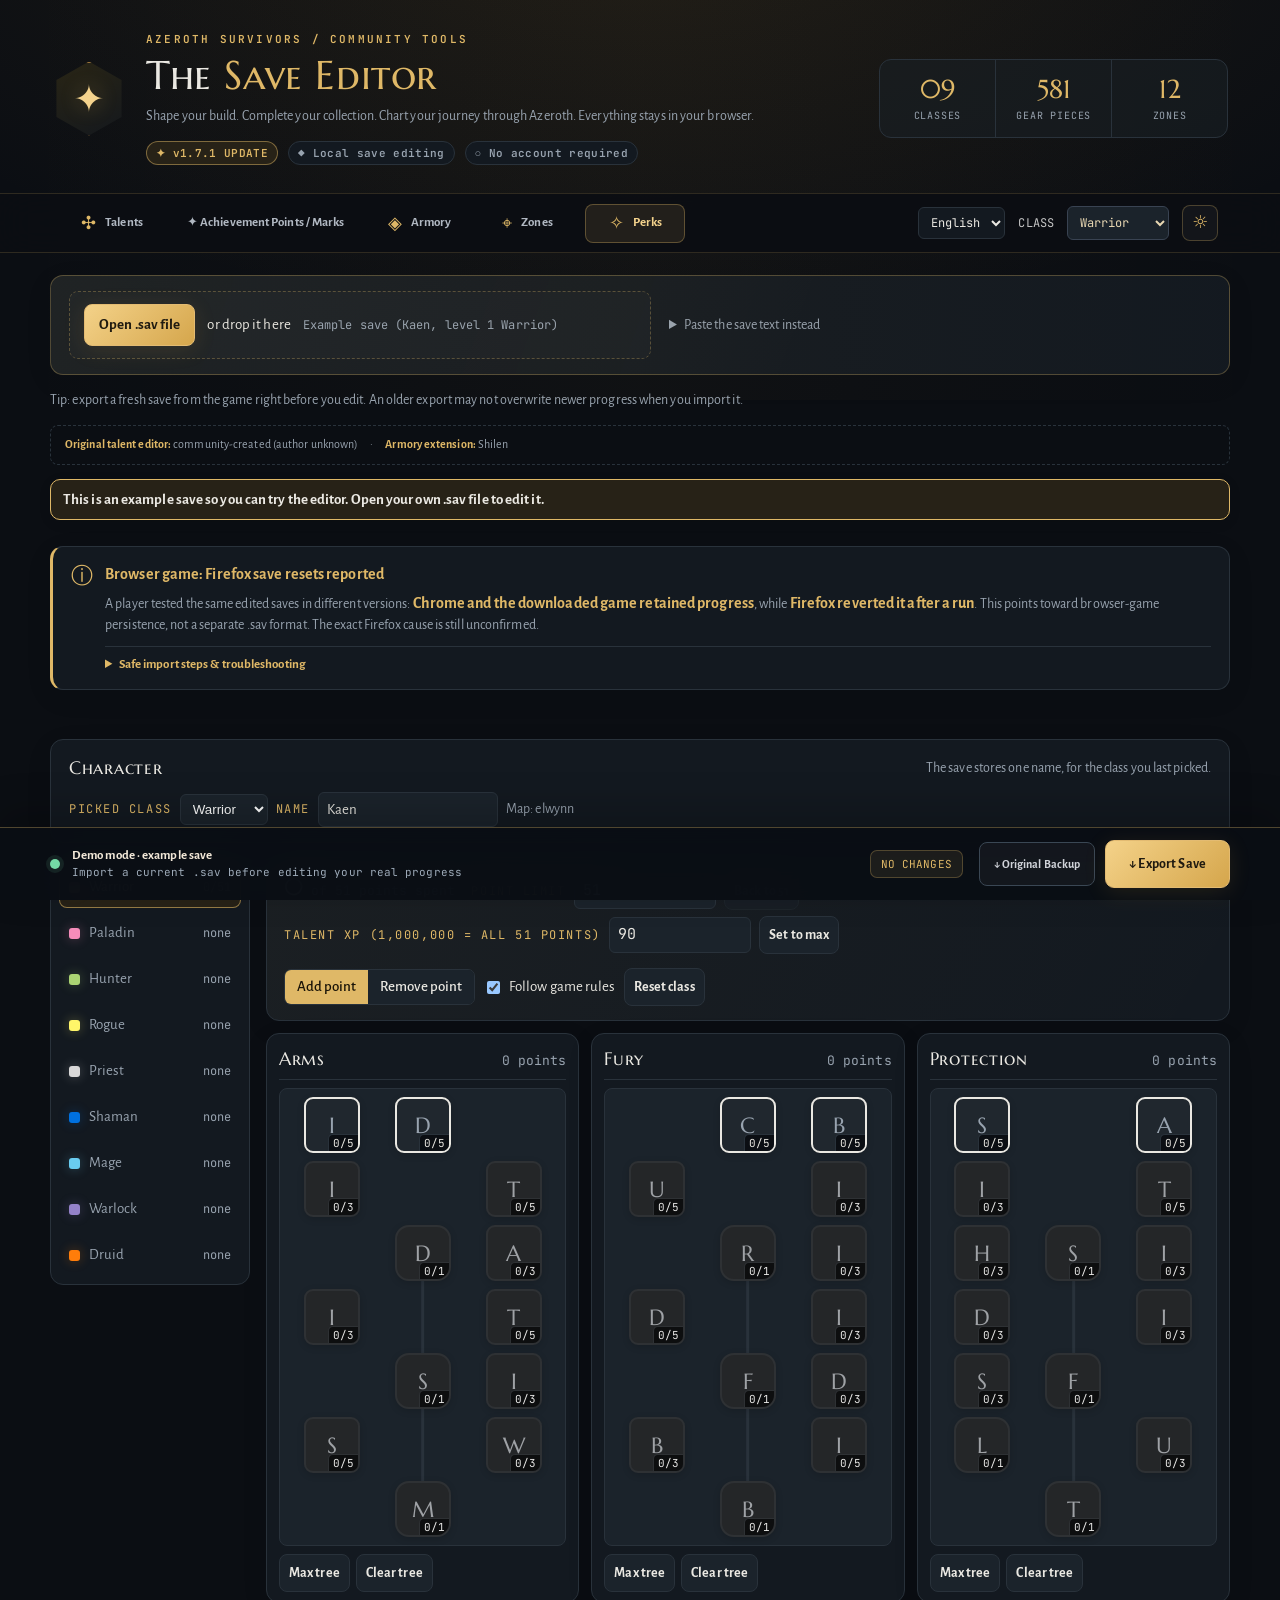
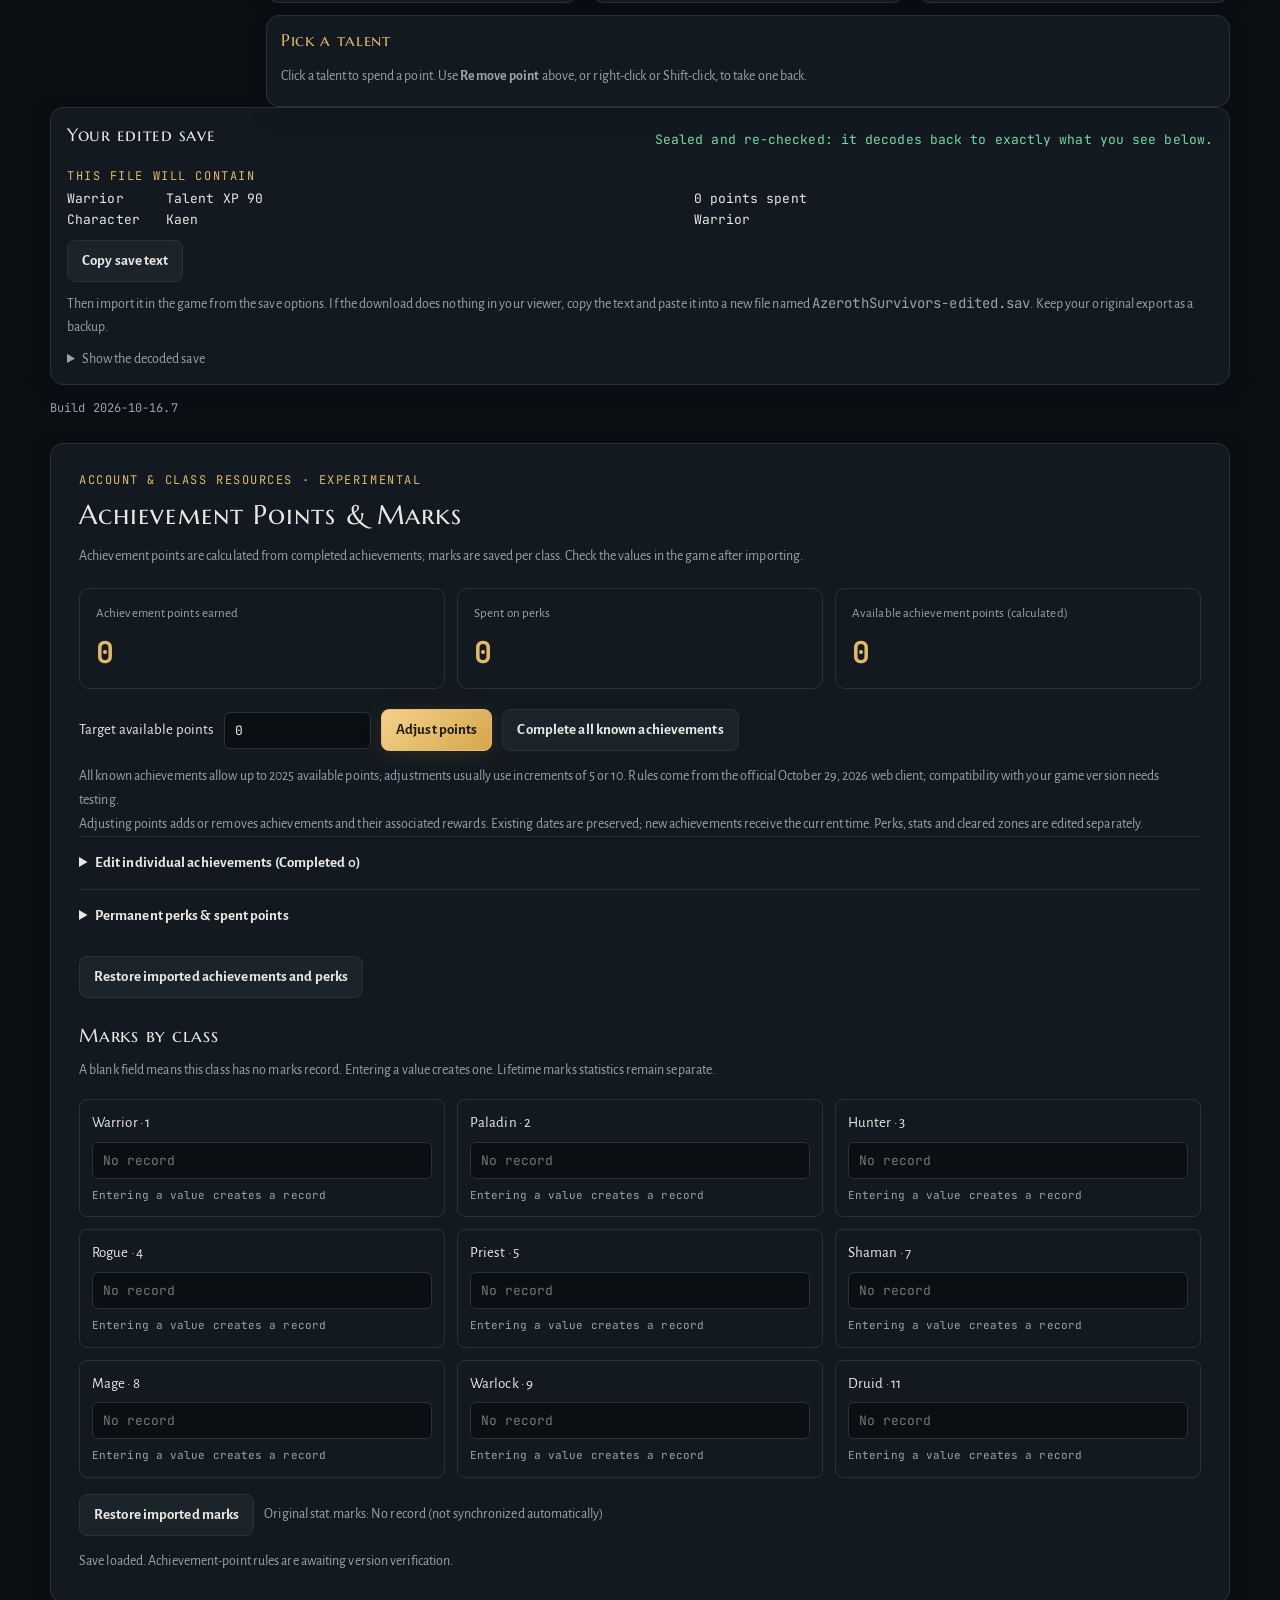
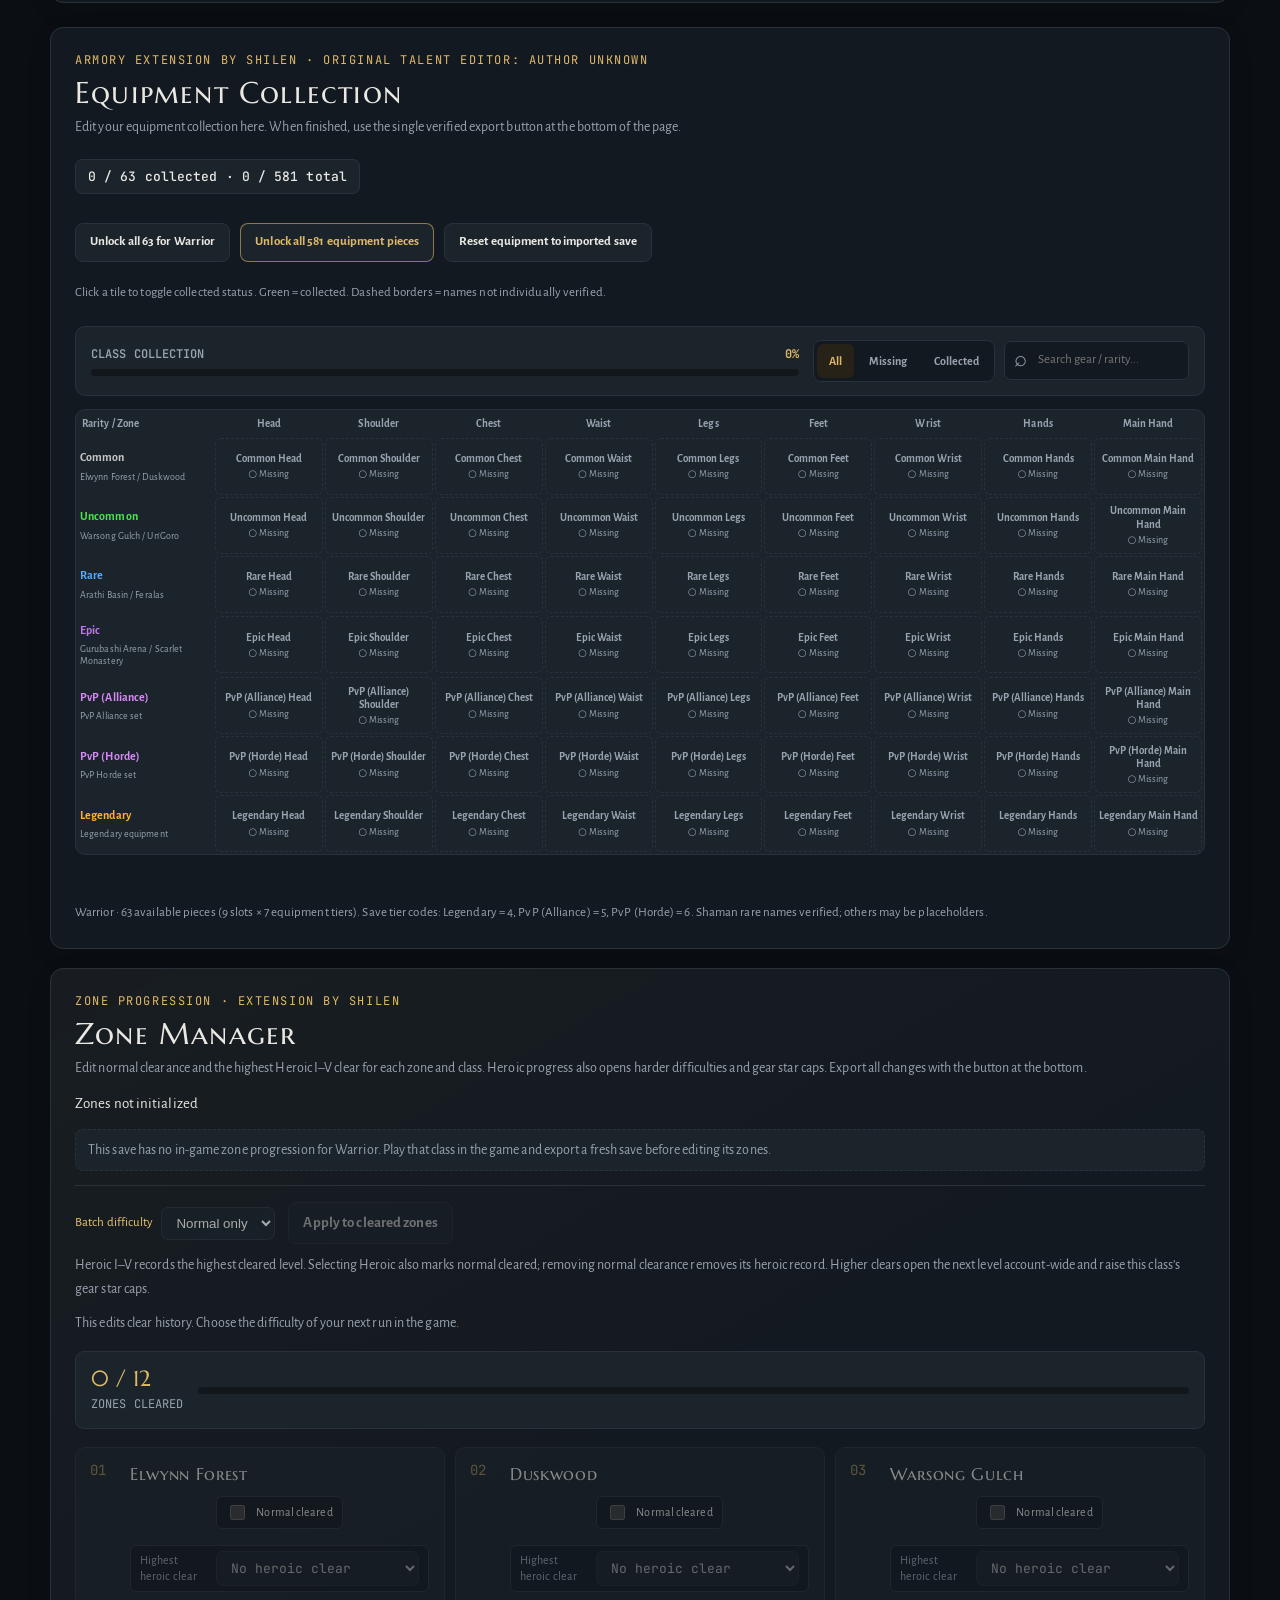
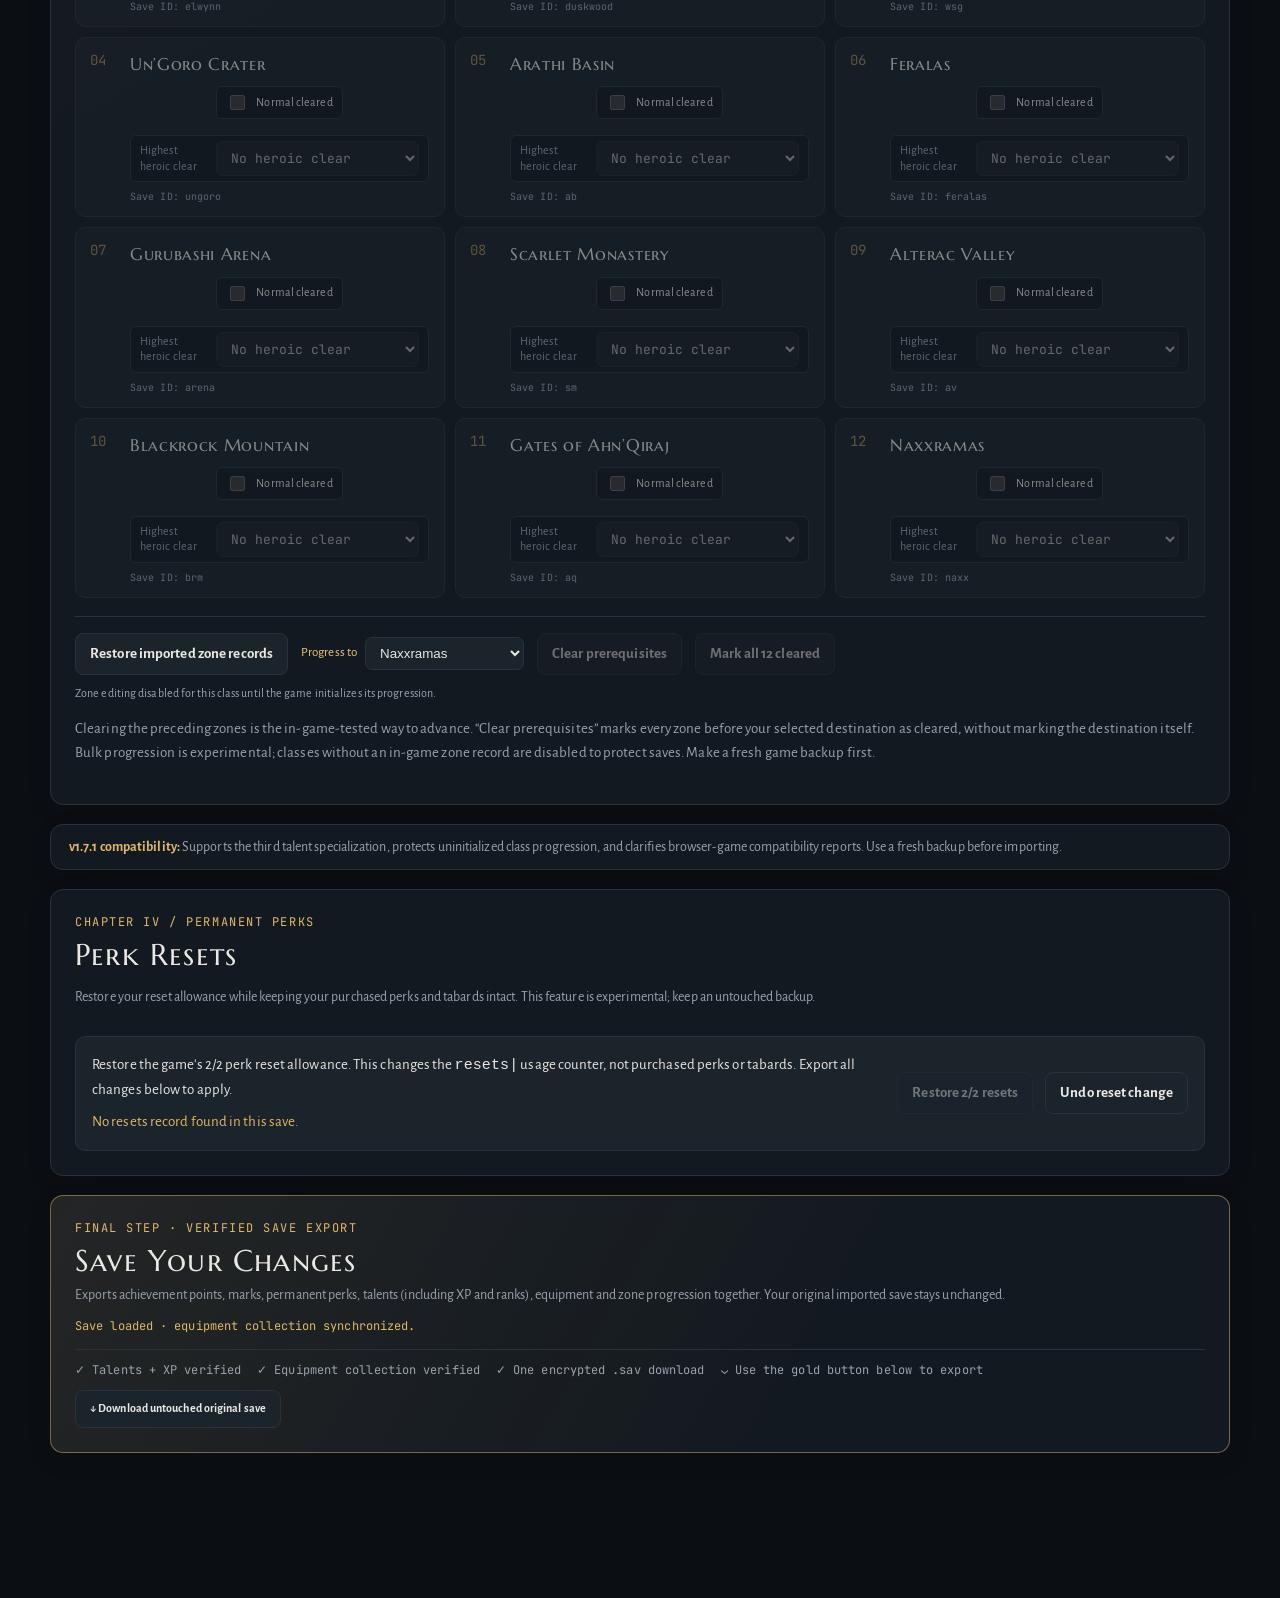
==== commit 615071f1: "fix: correct legendary and faction PvP equipment mapping" ====
--- a/index.html
+++ b/index.html
@@ -3,8 +3,8 @@
 <head>
 <meta charset="utf-8">
 <meta name="viewport" content="width=device-width, initial-scale=1">
-<title>Azeroth Survivors Save Editor v1.7.0 | Shilen</title>
-<meta name="description" content="Azeroth Survivors Save Editor v1.7.0: edit achievement points, per-class marks, permanent perks, talent trees, equipment and zone progress. Runs locally in your browser.">
+<title>Azeroth Survivors Save Editor v1.7.1 | Shilen</title>
+<meta name="description" content="Azeroth Survivors Save Editor v1.7.1: edit achievement points, per-class marks, permanent perks, talent trees, equipment and zone progress. Runs locally in your browser.">
 <meta name="theme-color" content="#0d1118">
 <link rel="preconnect" href="https://fonts.googleapis.com">
 <link rel="stylesheet" href="https://fonts.googleapis.com/css2?family=Marcellus+SC&family=Alegreya+Sans:wght@400;500;700&family=JetBrains+Mono:wght@400;500&display=swap">
@@ -55,7 +55,7 @@
 <section class="panel" id="armory-merge">
 <div><div class="tag">Armory extension by Shilen · Original talent editor: author unknown</div><h2>Equipment Collection</h2><p class="hint">Edit your equipment collection here. When finished, use the single verified export button at the bottom of the page.</p></div>
 <div class="am-row"><label>Class <select id="am-class"></select></label><strong id="am-count"></strong></div>
-<div class="am-row"><button class="btn" id="am-class-all">Unlock all equipment for selected class</button><button class="btn primary" id="am-all">Unlock all 498 equipment pieces</button><button class="btn" id="am-reset">Reset equipment to imported save</button></div>
+<div class="am-row"><button class="btn" id="am-class-all">Unlock all equipment for selected class</button><button class="btn primary" id="am-all">Unlock all 581 equipment pieces</button><button class="btn" id="am-reset">Reset equipment to imported save</button></div>
 <p class="am-note">Click a tile to toggle collected status. Green = collected. Dashed borders = names not individually verified.</p>
 <div class="am-matrix" id="am-matrix"></div>
 <div class="am-row" id="am-perk-reset-tools" style="border-top:1px solid var(--line);padding-top:16px;margin-top:16px;gap:12px;align-items:center;flex-wrap:wrap">
@@ -74,7 +74,7 @@
 <p class="zm-unavailable" id="zm-unavailable" hidden></p><div class="zm-grid" id="zm-grid"></div>
 <div class="zm-actions"><button class="btn" id="zm-restore">Restore imported zone records</button><label class="zm-target-label">Progress to <select id="zm-target"></select></label><button class="btn" id="zm-through">Clear prerequisites</button><button class="btn" id="zm-complete-all">Mark all 12 cleared</button><span id="zm-status">Import a save to edit progression.</span></div>
 <p class="am-note">Clearing the preceding zones is the in-game-tested way to advance. “Clear prerequisites” marks every zone before your selected destination as cleared, without marking the destination itself. Bulk progression is experimental; classes without an in-game zone record are disabled to protect saves. Make a fresh game backup first.</p></section>
-<section class="panel" id="as151-compat-banner" style="max-width:1180px;margin:18px auto;padding:12px 18px;color:var(--mute);font-size:14px"><strong style="color:var(--accent)">v1.7.0 compatibility:</strong> Supports the third talent specialization, protects uninitialized class progression, and clarifies browser-game compatibility reports. Use a fresh backup before importing.</section>
+<section class="panel" id="as151-compat-banner" style="max-width:1180px;margin:18px auto;padding:12px 18px;color:var(--mute);font-size:14px"><strong style="color:var(--accent)">v1.7.1 compatibility:</strong> Supports the third talent specialization, protects uninitialized class progression, and clarifies browser-game compatibility reports. Use a fresh backup before importing.</section>
 <section class="panel" id="final-export-panel" aria-label="Save all changes"><div class="tag">Final step · Verified save export</div><h2>Save Your Changes</h2><p class="hint">Exports achievement points, marks, permanent perks, talents (including XP and ranks), equipment and zone progression together. Your original imported save stays unchanged.</p><div id="final-export-actions"></div></section>
 <script id="as-resource-model">
 window.AS_RESOURCE_CATALOG={"source":{"url":"https://wow.aethus.pl/wenilla_bg.wasm?v=9ffee4d340dd","retrieved":"2026-10-29","sha256":"d3db2a367b8abc9a5e6fb8a4786edf99767e31ec156cff5b9c414aae16d476f7","status":"experimental-version-match"},"achievements":[{"id":"armoryoflegends","name":"armoryoflegends","points":50},{"id":"class:druid","name":"德鲁伊获胜","points":10},{"id":"class:hunter","name":"猎人获胜","points":10},{"id":"class:mage","name":"法师获胜","points":10},{"id":"class:paladin","name":"圣骑士获胜","points":10},{"id":"class:priest","name":"牧师获胜","points":10},{"id":"class:rogue","name":"潜行者获胜","points":10},{"id":"class:shaman","name":"萨满获胜","points":10},{"id":"class:warlock","name":"术士获胜","points":10},{"id":"class:warrior","name":"战士获胜","points":10},{"id":"classlast:druid","name":"德鲁伊安其拉挑战","points":25},{"id":"classlast:hunter","name":"猎人安其拉挑战","points":25},{"id":"classlast:mage","name":"法师安其拉挑战","points":25},{"id":"classlast:paladin","name":"圣骑士安其拉挑战","points":25},{"id":"classlast:priest","name":"牧师安其拉挑战","points":25},{"id":"classlast:rogue","name":"潜行者安其拉挑战","points":25},{"id":"classlast:shaman","name":"萨满安其拉挑战","points":25},{"id":"classlast:warlock","name":"术士安其拉挑战","points":25},{"id":"classlast:warrior","name":"战士安其拉挑战","points":25},{"id":"codex:100","name":"发现全部饰品图鉴","points":25},{"id":"codex:50","name":"发现一半饰品图鉴","points":10},{"id":"count:bosses100","name":"击败 100 个首领","points":10},{"id":"count:caches100","name":"累计开启 100 个宝箱","points":10},{"id":"count:gold50k","name":"累计金币 50000","points":25},{"id":"count:gold5k","name":"累计金币 5000","points":10},{"id":"count:guardians100","name":"击败 100 个守卫","points":10},{"id":"count:guardians500","name":"击败 500 个守卫","points":25},{"id":"count:kills100k","name":"累计击杀 100000","points":25},{"id":"count:kills10k","name":"累计击杀 10000","points":10},{"id":"count:kills1m","name":"累计击杀 1000000","points":50},{"id":"count:runs10","name":"完成 10 局","points":10},{"id":"count:runs100","name":"完成 100 局","points":10},{"id":"count:wins50","name":"获胜 50 局","points":25},{"id":"feat:azuregos","name":"feat:azuregos","points":25},{"id":"feat:bare","name":"不穿装备获胜","points":25},{"id":"feat:bossmarks50","name":"feat:bossmarks50","points":50},{"id":"feat:cthun","name":"feat:cthun","points":50},{"id":"feat:endless25","name":"feat:endless25","points":10},{"id":"feat:endless3","name":"feat:endless3","points":10},{"id":"feat:endless30","name":"feat:endless30","points":25},{"id":"feat:endless40","name":"feat:endless40","points":50},{"id":"feat:endless6","name":"feat:endless6","points":25},{"id":"feat:gordok","name":"feat:gordok","points":25},{"id":"feat:hakkar","name":"feat:hakkar","points":25},{"id":"feat:herod","name":"feat:herod","points":25},{"id":"feat:kazzak","name":"feat:kazzak","points":25},{"id":"feat:kills2500","name":"单局击杀 2500","points":10},{"id":"feat:kills6000","name":"单局击杀 6000","points":25},{"id":"feat:kovork","name":"feat:kovork","points":10},{"id":"feat:lairs","name":"巢穴挑战","points":25},{"id":"feat:marks100","name":"feat:marks100","points":25},{"id":"feat:mosh","name":"feat:mosh","points":25},{"id":"feat:nefarian","name":"feat:nefarian","points":25},{"id":"feat:nou","name":"feat:nou","points":25},{"id":"feat:odds","name":"feat:odds","points":50},{"id":"feat:stitches","name":"feat:stitches","points":10},{"id":"feat:thrifty","name":"feat:thrifty","points":25},{"id":"feat:vancleef","name":"feat:vancleef","points":10},{"id":"legendaryset","name":"收齐一个职业的传说装备","points":25},{"id":"pieces:100","name":"收集 100 件装备","points":10},{"id":"pieces:25","name":"收集 25 件装备","points":10},{"id":"pieces:250","name":"收集 250 件装备","points":25},{"id":"pieces:all","name":"收集全部装备","points":50},{"id":"set8","name":"set8","points":10},{"id":"setbonus","name":"setbonus","points":10},{"id":"sharedset","name":"sharedset","points":25},{"id":"stars:1","name":"stars:1","points":10},{"id":"stars:3","name":"stars:3","points":10},{"id":"talents:1","name":"一个职业获得全部天赋点","points":25},{"id":"talents:9","name":"全部职业获得全部天赋点","points":50},{"id":"wardrobe","name":"wardrobe","points":25},{"id":"zone9:ab","name":"阿拉希盆地全职业通关","points":25},{"id":"zone9:aq","name":"安其拉全职业通关","points":25},{"id":"zone9:arena","name":"古拉巴什竞技场全职业通关","points":25},{"id":"zone9:av","name":"奥特兰克山谷全职业通关","points":25},{"id":"zone9:brm","name":"黑石山全职业通关","points":25},{"id":"zone9:duskwood","name":"暮色森林全职业通关","points":25},{"id":"zone9:elwynn","name":"艾尔文森林全职业通关","points":25},{"id":"zone9:feralas","name":"菲拉斯全职业通关","points":25},{"id":"zone9:naxx","name":"纳克萨玛斯全职业通关","points":25},{"id":"zone9:sm","name":"血色修道院全职业通关","points":25},{"id":"zone9:ungoro","name":"安戈洛环形山全职业通关","points":25},{"id":"zone9:wsg","name":"战歌峡谷全职业通关","points":25},{"id":"zone:ab","name":"阿拉希盆地通关","points":10},{"id":"zone:aq","name":"安其拉通关","points":25},{"id":"zone:arena","name":"古拉巴什竞技场通关","points":15},{"id":"zone:av","name":"奥特兰克山谷通关","points":15},{"id":"zone:brm","name":"黑石山通关","points":20},{"id":"zone:duskwood","name":"暮色森林通关","points":10},{"id":"zone:elwynn","name":"艾尔文森林通关","points":10},{"id":"zone:feralas","name":"菲拉斯通关","points":15},{"id":"zone:naxx","name":"纳克萨玛斯通关","points":30},{"id":"zone:sm","name":"血色修道院通关","points":15},{"id":"zone:ungoro","name":"安戈洛环形山通关","points":10},{"id":"zone:wsg","name":"战歌峡谷通关","points":10}],"perks":[{"id":"rerolls","name":"Second Thoughts","costs":[15,25,35],"requires":"count:runs10","requiresPerk":"","label":"额外重抽"},{"id":"banish","name":"Banish","costs":[20,30,40],"requires":"zone:elwynn","requiresPerk":"","label":"放逐"},{"id":"skip","name":"Skip","costs":[15],"requires":"zone:duskwood","requiresPerk":"","label":"跳过"},{"id":"opening","name":"Opening Hand","costs":[30],"requires":"feat:kills2500","requiresPerk":"","label":"起手牌"},{"id":"veteran","name":"Veteran's Lessons","costs":[20,35],"requires":"zone:wsg","requiresPerk":"","label":"老兵经验"},{"id":"keen","name":"Keen Eye","costs":[20,35],"requires":"pieces:25","requiresPerk":"","label":"敏锐目光"},{"id":"companion","name":"Companion","costs":[50],"requires":"count:gold5k","requiresPerk":"","label":"拾取伙伴"},{"id":"leash","name":"Long Leash","costs":[15,25,35],"requires":"count:gold5k","requiresPerk":"companion","label":"拾取距离"},{"id":"paws","name":"Quick Paws","costs":[15,25,35],"requires":"count:gold5k","requiresPerk":"companion","label":"伙伴速度"},{"id":"instinct_gold","name":"Gold-sniffer","costs":[30],"requires":"count:gold5k","requiresPerk":"companion","label":"金币嗅觉"},{"id":"instinct_wisps","name":"Wisp-herder","costs":[30],"requires":"count:gold5k","requiresPerk":"companion","label":"经验嗅觉"},{"id":"instinct_runes","name":"Rune-hound","costs":[30],"requires":"count:gold5k","requiresPerk":"companion","label":"符文嗅觉"},{"id":"second","name":"Second Companion","costs":[150],"requires":"count:gold50k","requiresPerk":"companion","label":"第二伙伴"}]};
@@ -356,6 +356,32 @@
   }
   return {Model,MAX_HEROIC,parseHeroic,sameSet,sameMap};
 });
+(function(root,factory){
+  if(typeof module==='object'&&module.exports)module.exports=factory();
+  else root.ASEquipment=factory();
+})(typeof globalThis!=='undefined'?globalThis:this,function(){
+  'use strict';
+  // UI position is not the save's tier digit. The game accepts tier digits
+  // 0..6: 4 is Legendary, and 5/6 are Alliance and Horde PvP variants (quality enum 5).
+  const TIERS=Object.freeze([
+    {key:'common',code:0,name:'Common',color:'#c7c7c7',source:'Elwynn Forest / Duskwood'},
+    {key:'uncommon',code:1,name:'Uncommon',color:'#49e64e',source:'Warsong Gulch / Un’Goro'},
+    {key:'rare',code:2,name:'Rare',color:'#54aaff',source:'Arathi Basin / Feralas'},
+    {key:'epic',code:3,name:'Epic',color:'#bf75f7',source:'Gurubashi Arena / Scarlet Monastery'},
+    {key:'pvp1',code:5,name:'PvP (Alliance)',color:'#d889f7',source:'PvP Alliance set'},
+    {key:'pvp2',code:6,name:'PvP (Horde)',color:'#d889f7',source:'PvP Horde set'},
+    {key:'legendary',code:4,name:'Legendary',color:'#ffb32c',source:'Legendary equipment'},
+  ].map(Object.freeze));
+  const CLASSES=Object.freeze(['1','2','3','4','5','7','8','9','11']);
+  const slots=cls=>['4','7'].includes(String(cls))?10:9;
+  function itemId(cls,slot,tier){
+    if(!CLASSES.includes(String(cls))||!Number.isInteger(slot)||slot<0||slot>=slots(cls)||!TIERS.some(t=>t.code===tier))throw Error('Invalid equipment class, slot or tier');
+    return String(100000+Number(cls)*1000+slot*100+tier*10);
+  }
+  const classIds=cls=>TIERS.flatMap(tier=>Array.from({length:slots(cls)},(_,slot)=>itemId(cls,slot,tier.code)));
+  const allIds=()=>CLASSES.flatMap(classIds);
+  return {TIERS,CLASSES,slots,itemId,classIds,allIds,total:allIds().length};
+});
 </script>
 <script>
 (()=>{'use strict';
@@ -394,9 +420,10 @@
 
 const classes={1:'Warrior',2:'Paladin',3:'Hunter',4:'Rogue',5:'Priest',7:'Shaman',8:'Mage',9:'Warlock',11:'Druid'};
 const slots=['Head','Shoulder','Chest','Waist','Legs','Feet','Wrist','Hands','Main Hand','Off Hand'];
-const rarities=['Common','Uncommon','Rare','Epic','PvP','Legendary'];
-const colors=['#c7c7c7','#49e64e','#54aaff','#bf75f7','#d889f7','#ffb32c'];
-const zones=['Elwynn Forest / Duskwood','Warsong Gulch / Un’Goro','Arathi Basin / Feralas','Gurubashi Arena / Scarlet Monastery','Alterac Valley / Blackrock Mountain','Gates of Ahn’Qiraj / Naxxramas'];
+const equipmentTiers=ASEquipment.TIERS;
+const rarities=equipmentTiers.map(tier=>tier.name);
+const colors=equipmentTiers.map(tier=>tier.color);
+const zones=equipmentTiers.map(tier=>tier.source);
 const shamanRare=['Earthfury Helm','Earthfury Spaulders','Earthfury Breastplate','Earthfury Belt','Earthfury Legguards','Earthfury Greaves','Earthfury Bracers','Earthfury Gauntlets','Earthfury Hammer','Totem Shield'];
 const shamanCommon={6:'Primal Bracers',7:'Primal Gauntlets',9:'Round Buckler'};
 const zcid=$('zm-class');Object.entries(classes).forEach(([id,name])=>zcid.add(new Option(name+' (class '+id+')',id)));zcid.value='5';zcid.onchange=renderZones;$('zm-restore').onclick=()=>{if(!loaded())return;zoneImport=null;zoneModel=null;renderZones();$('zm-status').textContent='Normal and heroic progress restored to the imported save.'};const target=$('zm-target');zoneCatalog.forEach(([name,key])=>target.add(new Option(name,key)));target.value='naxx';
@@ -407,10 +434,11 @@
 $('zm-grid').before(heroicTools);
 $('zm-apply-difficulty').onclick=()=>{if(!zoneSync())return;try{zoneModel.setClearedDifficulty(zcid.value,$('zm-heroic-bulk').value);renderZones();$('zm-status').textContent='Difficulty applied to cleared zones. Export and verify it in the game.'}catch(error){$('zm-status').textContent=error.message}};
 const cid=$('am-class');Object.entries(classes).forEach(([id,name])=>cid.add(new Option(name+' (class '+id+')',id)));cid.value='7';
-const validSlots=c=>(String(c)==='4'||String(c)==='7')?10:9;
-const id=(c,s,r)=>String(100000+Number(c)*1000+s*100+r*10);
-const ids=c=>Array.from({length:6},(_,r)=>Array.from({length:validSlots(c)},(_,s)=>id(c,s,r))).flat();
-const all=()=>Object.keys(classes).flatMap(ids);
+const validSlots=ASEquipment.slots;
+const id=(c,s,r)=>ASEquipment.itemId(c,s,equipmentTiers[r].code);
+const ids=ASEquipment.classIds;
+const all=ASEquipment.allIds;
+const equipmentTotal=ASEquipment.total;
 const status=t=>$('am-status').textContent=t;
 function loaded(){return typeof Y!=='undefined'&&Array.isArray(Y.lines)&&Y.lines.length>0&&typeof Y.plain==='string'&&Y.plain.length>0}
 let equipmentDraft=null, importPlain=null, perkResetDraft=null;
@@ -444,18 +472,18 @@
 function name(c,r,s){if(c==='7'&&r===2)return shamanRare[s];if(c==='7'&&r===0&&Object.prototype.hasOwnProperty.call(shamanCommon,s))return shamanCommon[s];return rarities[r]+' '+slots[s]}
 function verified(c,r,s){return c==='7'&&(r===2||(r===0&&Object.prototype.hasOwnProperty.call(shamanCommon,s)))}
 function render(){let c=cid.value,have=items(),cl=ids(c),count=cl.filter(x=>have.has(x)).length;
-$('am-count').textContent=count+' / '+cl.length+' collected · '+all().filter(x=>have.has(x)).length+' / 498 total';
+$('am-count').textContent=count+' / '+cl.length+' collected · '+all().filter(x=>have.has(x)).length+' / '+equipmentTotal+' total';
 $('am-class-all').textContent='Unlock all '+cl.length+' for '+classes[c];
 let html='<table><thead><tr><th>Rarity / Zone</th>'+slots.slice(0,validSlots(c)).map(s=>'<th>'+s+'</th>').join('')+'</tr></thead><tbody>';
-for(let r=0;r<6;r++){html+='<tr><td class="am-rarity" style="color:'+colors[r]+'">'+rarities[r]+'<small>'+zones[r]+'</small></td>';
+for(let r=0;r<equipmentTiers.length;r++){html+='<tr data-tier="'+equipmentTiers[r].key+'" data-tier-code="'+equipmentTiers[r].code+'"><td class="am-rarity" style="color:'+colors[r]+'">'+rarities[r]+'<small>'+zones[r]+'</small></td>';
 for(let s=0;s<validSlots(c);s++){let key=id(c,s,r),on=have.has(key),n=name(c,r,s);html+='<td><button type="button" class="am-gear '+(on?'on ':'')+(!verified(c,r,s)?'predicted':'')+'" data-id="'+key+'" title="'+n+' · '+key+'" '+(!loaded()?'disabled':'')+'><strong>'+n+'</strong><small>'+(on?'✓ Collected':'○ Missing')+'</small></button></td>'}html+='</tr>'}html+='</tbody></table>';
 $('am-matrix').innerHTML=html;
 $('am-matrix').querySelectorAll('[data-id]').forEach(b=>b.onclick=()=>{let set=items(),key=b.dataset.id;if(set.has(key))set.delete(key);else set.add(key);write(set);status('Equipment draft updated. Export the combined save when finished.')});
-$('am-detail').textContent=classes[c]+' · '+cl.length+' available pieces ('+validSlots(c)+' slots × 6 rarities). ID = 100000 + class×1000 + slot×100 + rarity×10. Shaman rare names verified; others may be placeholders.';
+$('am-detail').textContent=classes[c]+' · '+cl.length+' available pieces ('+validSlots(c)+' slots × '+equipmentTiers.length+' equipment tiers). Save tier codes: Legendary = 4, PvP (Alliance) = 5, PvP (Horde) = 6. Shaman rare names verified; others may be placeholders.';
 }
 cid.onchange=render;
 $('am-class-all').onclick=()=>{if(!loaded())return status('Open a save first');write(new Set([...items(),...ids(cid.value)]));status('Unlocked all '+ids(cid.value).length+' items for '+classes[cid.value]+'.')};
-$('am-all').onclick=()=>{if(!loaded())return status('Open a save first');write(new Set([...items(),...all()]));status('Added all 498 equipment IDs.')};
+$('am-all').onclick=()=>{if(!loaded())return status('Open a save first');write(new Set([...items(),...all()]));status('Added all '+equipmentTotal+' equipment IDs.')};
 $('am-reset').onclick=()=>{if(!loaded())return status('Open a save first');try{let set=parseItems(Y.plain.split(/\r?\n/)),current=items();for(let x of all())current.delete(x);for(let x of set)current.add(x);write(current);status('Equipment collection restored from imported save. Talents preserved.')}catch(e){status('Reset failed: '+e.message)}};
 function download(text,name){let a=document.createElement('a'),u=URL.createObjectURL(new Blob([text],{type:'text/plain'}));a.href=u;a.download=name;document.body.append(a);a.click();a.remove();setTimeout(()=>URL.revokeObjectURL(u),3000)}
 function talentRecords(lines){return lines.filter(l=>/^talent\|\d+\|/.test(l)).map(l=>{let p=l.split('|');return {id:p[1],xp:p[2],ranks:p.slice(3).join('|')}})}
@@ -599,8 +627,8 @@
 $('am-export').onclick=()=>{if(!loaded())return status('Open a save first');try{
   const {result,count,classes}=mergeAndVerify(),sealed=G(result);
   if(h(sealed)!==result)throw Error('Encryption round-trip failed');
-  download(sealed,'AzerothSurvivors_Editor_v1.7.0.sav');
-  status('✓ Verified export: '+classes+' talent records (XP + ranks preserved), '+count+'/498 equipment IDs; achievements, perks and marks verified.');
+  download(sealed,'AzerothSurvivors_Editor_v1.7.1.sav');
+  status('✓ Verified export: '+classes+' talent records (XP + ranks preserved), '+count+'/'+equipmentTotal+' equipment IDs; achievements, perks and marks verified.');
   document.dispatchEvent(new CustomEvent('as15:export',{detail:{success:true}}));
 }catch(err){status('Export blocked: '+err.message);console.error(err);document.dispatchEvent(new CustomEvent('as15:export',{detail:{success:false,message:err.message}}));}};
 $('am-backup').onclick=()=>{if(!loaded())return status('Open a save first');download(window.__armoryImportedRaw||G(Y.plain),'AzerothSurvivors_UNTOUCHED_Backup.sav')};
@@ -945,7 +973,7 @@
 
 // Premium masthead and in-page navigation; core editor DOM is not cloned or rewritten.
 const hero=document.createElement('header');hero.id='as15-hero';
-hero.innerHTML=`<div class="as15-brand"><div class="as15-sigil" aria-hidden="true">✦</div><div><div class="as15-eyebrow">AZEROTH SURVIVORS <span aria-hidden="true">/</span> COMMUNITY TOOLS</div><h1 class="as15-hero-title">The <em>Save Editor</em></h1><p class="as15-hero-sub">Shape your build. Complete your collection. Chart your journey through Azeroth. Everything stays in your browser.</p><div class="as15-hero-meta"><span class="as15-kicker preview">✦ v1.7.0 UPDATE</span><span class="as15-kicker">◆ Local save editing</span><span class="as15-kicker">○ No account required</span></div></div></div><div class="as15-hero-stats" aria-label="Editor coverage"><div class="as15-stat"><b>09</b><span>Classes</span></div><div class="as15-stat"><b>498</b><span>Gear pieces</span></div><div class="as15-stat"><b>12</b><span>Zones</span></div></div>`;
+hero.innerHTML=`<div class="as15-brand"><div class="as15-sigil" aria-hidden="true">✦</div><div><div class="as15-eyebrow">AZEROTH SURVIVORS <span aria-hidden="true">/</span> COMMUNITY TOOLS</div><h1 class="as15-hero-title">The <em>Save Editor</em></h1><p class="as15-hero-sub">Shape your build. Complete your collection. Chart your journey through Azeroth. Everything stays in your browser.</p><div class="as15-hero-meta"><span class="as15-kicker preview">✦ v1.7.1 UPDATE</span><span class="as15-kicker">◆ Local save editing</span><span class="as15-kicker">○ No account required</span></div></div></div><div class="as15-hero-stats" aria-label="Editor coverage"><div class="as15-stat"><b>09</b><span>Classes</span></div><div class="as15-stat"><b>${ASEquipment.total}</b><span>Gear pieces</span></div><div class="as15-stat"><b>12</b><span>Zones</span></div></div>`;
 document.body.insertBefore(hero,document.body.firstChild);
 const navShell=document.createElement('div');navShell.id='as15-nav-shell';
 navShell.innerHTML=`<nav id="as15-nav" aria-label="Editor sections"><a class="as15-nav-link" href="#section-talents" data-part="talents" aria-current="page"><span class="as15-nav-glyph">✣</span>Talents</a><a class="as15-nav-link" href="#armory-merge" data-part="armory"><span class="as15-nav-glyph">◈</span>Armory</a><a class="as15-nav-link" href="#zone-manager" data-part="zones"><span class="as15-nav-glyph">⌖</span>Zones</a><a class="as15-nav-link" href="#as15-perks" data-part="perks"><span class="as15-nav-glyph">✧</span>Perks</a><div class="as15-nav-right"><label class="as15-current-class" for="as15-class-select">CLASS <select id="as15-class-select" aria-label="Editing class"></select></label><button type="button" id="as15-theme" title="Switch color theme" aria-label="Switch light or dark theme">☼</button></div></nav>`;
@@ -1042,15 +1070,15 @@
 zoneOverview.innerHTML=`<div><strong id="as15-zone-n">0 / 12</strong><br><small>ZONES CLEARED</small></div><div class="as15-zone-track"><div class="as15-progress-track" role="progressbar" aria-label="Zones cleared" aria-valuemin="0" aria-valuemax="12" aria-valuenow="0" id="as15-zone-track"><span id="as15-zone-fill" class="as15-progress-fill"></span></div></div>`;
 $('zm-grid').before(zoneOverview);
 
-// High-risk bulk action: lightweight confirmation; never silently change 498 IDs.
+// High-risk bulk action: lightweight confirmation; never silently change 581 IDs.
 const confirmDialog=document.createElement('dialog');confirmDialog.id='as15-modal';
-confirmDialog.innerHTML=`<div class="as15-modal-content"><div class="tag" style="margin-bottom:10px">BULK EQUIPMENT ACTION</div><h2>Unlock all 498 pieces?</h2><p>This will add every known equipment ID across all 9 classes to your draft. It won't touch your original save until you export and import the new file.</p><div class="as15-modal-actions"><button class="btn" type="button" id="as15-cancel-unlock">Cancel</button><button class="btn primary" type="button" id="as15-confirm-unlock">Unlock all 498</button></div></div>`;
+confirmDialog.innerHTML=`<div class="as15-modal-content"><div class="tag" style="margin-bottom:10px">BULK EQUIPMENT ACTION</div><h2>Unlock all 581 pieces?</h2><p>This will add every known equipment ID across all 9 classes to your draft. It won't touch your original save until you export and import the new file.</p><div class="as15-modal-actions"><button class="btn" type="button" id="as15-cancel-unlock">Cancel</button><button class="btn primary" type="button" id="as15-confirm-unlock">Unlock all 581</button></div></div>`;
 document.body.append(confirmDialog);
 const bulk=$('am-all'),oldBulk=bulk.onclick;
 bulk.onclick=(ev)=>{
   if(!bridge.snapshot())return oldBulk.call(bulk,ev);
   if(typeof confirmDialog.showModal==='function')confirmDialog.showModal();
-  else if(window.confirm(window.ASI18n?.t?ASI18n.t('Unlock all 498 equipment pieces?'):'Unlock all 498 equipment pieces?'))oldBulk.call(bulk,ev);
+  else if(window.confirm(window.ASI18n?.t?ASI18n.t('Unlock all 581 equipment pieces?'):'Unlock all 581 equipment pieces?'))oldBulk.call(bulk,ev);
 };
 $('as15-cancel-unlock').addEventListener('click',()=>confirmDialog.close());
 $('as15-confirm-unlock').addEventListener('click',()=>{confirmDialog.close();oldBulk.call(bulk,new Event('click'))});
@@ -1284,7 +1312,7 @@
 @media(max-width:700px){#as15-nav{flex-wrap:wrap;gap:5px;padding-top:6px;padding-bottom:6px}.as15-nav-right{margin-left:auto;gap:7px}.as-language-picker select{max-width:95px;font-size:11px;padding:6px}.as15-nav-link{white-space:nowrap}}
 </style>
 <script id="as-i18n">
-window.AS_I18N_CATALOG={"locales":{"en":{"label":"English","htmlLang":"en"},"zh-CN":{"label":"简体中文","htmlLang":"zh-CN"}},"defaultLocale":"en","translations":{"zh-CN":{"Class":"职业","Armory":"装备","Talents":"天赋","Combat":"战斗","Cancel":"取消","Character":"角色","E":"穿","L":"观","Collected":"已收藏","Common":"普通","Uncommon":"优秀","Rare":"精良","Epic":"史诗","Legendary":"传说","Warrior":"战士","Paladin":"圣骑士","Hunter":"猎人","Rogue":"潜行者","Priest":"牧师","Shaman":"萨满","Mage":"法师","Warlock":"术士","Druid":"德鲁伊","Blade Flurry":"剑刃乱舞","Adrenaline Rush":"冲动","Seal Fate":"封印命运","Call of Flame":"火焰召唤","Penance":"苦修","Arcane Power":"奥术强化","Elwynn Forest":"艾尔文森林","Duskwood":"暮色森林","Warsong Gulch":"战歌峡谷","Arathi Basin":"阿拉希盆地","Feralas":"菲拉斯","Gurubashi Arena":"古拉巴什竞技场","Alterac Valley":"奥特兰克山谷","Blackrock Mountain":"黑石山","Head":"头部","Shoulder":"肩部","Chest":"胸部","Waist":"腰部","Legs":"腿部","Feet":"脚部","Wrist":"腕部","Hands":"手部","Main Hand":"主手","Off Hand":"副手","Benediction":"祈福","Earthfury Hammer":"大地之怒战锤","Round Buckler":"圆盾","Totem Shield":"图腾之盾","Arms":"武器","Deflection":"偏斜","Reduces all damage taken by {v}%.":"受到的所有伤害降低{v}%。","Improved Rend":"强化撕裂","Rend deals {v}% more damage.":"撕裂造成的伤害提高{v}%。","Tactical Mastery":"战术掌握","Your cooldowns recover {v}% faster.":"你的冷却时间恢复速度加快{v}%。","Deep Wounds":"重伤","Milestone. Your critical strikes make the target bleed for {v}% of the hit over 6 sec.":"里程碑。你的暴击使目标流血，在6秒内受到相当于该次攻击{v}%的伤害。","Anger Management":"愤怒掌控","Regenerate {v} more health per second.":"每秒额外恢复{v}点生命值。","Impale":"穿刺","Your critical strikes deal {v}% more damage.":"你的暴击伤害提高{v}%。","Two-Handed Weapon Specialization":"双手武器专精","Increases all damage by {v}%.":"所有伤害提高{v}%。","Sweeping Strikes":"横扫攻击","Milestone. Cleave, Mortal Strike and Execute sweep on: each hit also strikes 2 more enemies near its target for {v}% of it.":"里程碑。顺劈斩、致死打击和斩杀会横扫开来：每次命中还会对目标附近的2个敌人造成相当于该次攻击{v}%的伤害。","Improved Execute":"强化斩杀","Execute and Mortal Strike deal {v}% more damage.":"斩杀和致死打击造成的伤害提高{v}%。","Sword Specialization":"剑专精","{v}% chance for any spell to strike twice.":"任何法术有{v}%的几率打击两次。","Weapon Mastery":"武器掌握","You deal {v}% more damage to enemies below 30% health.":"你对生命值低于30%的敌人造成的伤害提高{v}%。","Mortal Wounds":"致死创伤","Capstone. You start every run with Mortal Strike; a killing blow by Mortal Strike or Execute readies it again at once, at most once a second.":"终极天赋。每次冒险开始时你就拥有致死打击；致死打击或斩杀的致命一击会使其立即冷却完毕，每秒最多一次。","Fury":"狂怒","Cruelty":"残忍","Increases your critical strike chance by {v}%.":"你的暴击几率提高{v}%。","Booming Voice":"震耳嗓音","Your shouts reach {v}% farther and last longer.":"你的怒吼范围扩大{v}%，持续时间更长。","Improved Battle Shout":"强化战斗怒吼","Battle Shout's cooldown is {v}% shorter.":"战斗怒吼的冷却时间缩短{v}%。","Rampage":"暴怒","Milestone. Every {v}th kill unleashes a free Whirlwind.":"里程碑。每击杀{v}个敌人，就会释放一次免费的旋风斩。","Improved Cleave":"强化顺劈斩","Cleave deals {v}% more damage.":"顺劈斩造成的伤害提高{v}%。","Dual Wield Specialization":"双武器专精","Improved Whirlwind":"强化旋风斩","Whirlwind reaches {v}% farther.":"旋风斩的范围扩大{v}%。","Flurry":"乱舞","Milestone. Whirlwind and Bloodthirst strike twice: everything they hit is struck again at once for 40% of the blow.":"里程碑。旋风斩和嗜血打击两次：所有被命中的目标会立即再受到相当于该次攻击40%的伤害。","Death Wish":"死亡之愿","Bloodthirst and Whirlwind deal {v}% more damage.":"嗜血和旋风斩造成的伤害提高{v}%。","Blood Craze":"血之狂热","{v}% of all the damage you deal heals you.":"你造成的所有伤害的{v}%会治疗你。","Improved Berserker Stance":"强化狂暴姿态","Increases your critical strike damage by {v}%.":"你的暴击伤害提高{v}%。","Bladestorm":"剑刃风暴","Capstone. You start every run with Whirlwind, and you never stop spinning: a free Whirlwind every 3 sec.":"终极天赋。每次冒险开始时你就拥有旋风斩，而且永不停转：每3秒一次免费的旋风斩。","Protection":"防护","Shield Specialization":"盾牌专精","Anticipation":"预知","Increases your maximum health by {v}%.":"你的最大生命值提高{v}%。","Improved Thunder Clap":"强化雷霆一击","Thunder Clap deals an extra {v}% of your maximum health.":"雷霆一击额外造成相当于你最大生命值{v}%的伤害。","Toughness":"坚韧","Regenerate {v}% of your maximum health per second.":"每秒恢复你最大生命值的{v}%。","Heavy Shield":"厚重之盾","Shield Slam deals an extra {v}% of your maximum health.":"盾牌猛击额外造成相当于你最大生命值{v}%的伤害。","Shockwave":"震荡波","Milestone. Each Shield Slam sends a shockwave from its first target: every enemy within 8 yd of it is struck for {v}% of the blow and stunned.":"里程碑。每次盾牌猛击都会从第一个目标处发出震荡波：其8码内的所有敌人受到相当于该次攻击{v}%的伤害并被击晕。","Improved Demoralizing Shout":"强化挫志怒吼","Defiance":"挑衅","You deal {v}% more damage for every 10% damage reduction you have.":"你每拥有10%伤害减免，造成的伤害提高{v}%。","Improved Shield Slam":"强化盾牌猛击","Shield Slam deals {v}% more damage and recovers faster.":"盾牌猛击造成的伤害提高{v}%，冷却更快。","Shield Mastery":"盾牌掌握","Shield Slam's shield holds {v}% more of your maximum health.":"盾牌猛击的护盾额外吸收相当于你最大生命值{v}%的伤害。","Fortified":"坚固","Milestone. Every Shield Slam raises a shield of {v}% of your maximum health, stacking up to 30% (42% with Shield Mastery), and while a shield holds, you deal 20% more damage.":"里程碑。每次盾牌猛击都会生成相当于你最大生命值{v}%的护盾，最多叠加到30%（有盾牌掌握时为42%）；护盾存在时，你造成的伤害提高20%。","Last Stand":"破釜沉舟","A blow that would kill you leaves you at 40% health instead, then you answer with a free Shield Slam and a shield of 10% of your maximum health. Once every 90 sec.":"本应致死的一击会让你保留40%生命值，随后你以一次免费的盾牌猛击和相当于最大生命值10%的护盾回击。每90秒一次。","Unbreakable":"坚不可摧","Damage reduction past the cap is not wasted: each 1% of it becomes {v}% more damage.":"超过上限的伤害减免不会浪费：每1%转化为{v}%的伤害提高。","Titan":"泰坦","Capstone. You start every run with Shield Slam, your damage reduction can reach 70% instead of 60%, and every spell you cast deals an extra 1.5% of your maximum health, and Shield Slam also strikes for 2% of its target's maximum health.":"终极天赋。每次冒险开始时你就拥有盾牌猛击，伤害减免上限从60%提高到70%，你施放的每个法术额外造成相当于你最大生命值1.5%的伤害，盾牌猛击还会造成相当于目标最大生命值2%的伤害。","Holy":"神圣","Divine Strength":"神圣之力","Divine Intellect":"神圣智慧","Healing Light":"治疗之光","Holy Light heals {v}% more.":"圣光术的治疗量提高{v}%。","Improved Seal of Righteousness":"强化正义圣印","Judgement and Exorcism deal {v}% more damage.":"审判和驱邪术造成的伤害提高{v}%。","Divine Favor":"神恩术","Milestone. You start every run with Holy Shock, and each of its bolts leaps to 2 more enemies for {v}% of it.":"里程碑。每次冒险开始时你就拥有神圣震击，它的每一道光束都会跳向另外2个敌人，造成{v}%的效果。","Unyielding Faith":"不屈信仰","Holy Power":"神圣强化","Lasting Judgement":"持久审判","Holy Shock's cooldown is {v}% shorter.":"神圣震击的冷却时间缩短{v}%。","Daybreak":"破晓","Milestone. Holy Shock's critical strikes call down a free Holy Wrath around you, at most once every 3 sec.":"里程碑。神圣震击的暴击会在你周围降下一次免费的神圣愤怒，每3秒最多一次。","Sanctified Light":"圣洁之光","Holy spells deal {v}% more damage.":"神圣法术造成的伤害提高{v}%。","Holy Guidance":"神圣指引","Purifying Power":"净化之力","Holy Wrath and Consecration reach {v}% farther.":"神圣愤怒和奉献的范围扩大{v}%。","Light's Grace":"圣光之赐","Capstone. A Holy Wrath bursts from you on its own every 14 sec.":"终极天赋。每14秒你会自动释放一次神圣愤怒。","Improved Devotion Aura":"强化虔诚光环","Redoubt":"盾牌壁垒","Improved Consecration":"强化奉献","Every tick of Consecration deals an extra {v}% of your maximum health.":"奉献的每一跳额外造成相当于你最大生命值{v}%的伤害。","Spiritual Attunement":"精神协调","Weighted Hammer":"重锤","Hammer of Justice deals an extra {v}% of your maximum health.":"制裁之锤额外造成相当于你最大生命值{v}%的伤害。","Hallowed Ground":"神圣之地","Milestone. Every Hammer of Justice that lands hallows the ground beneath you: a free Consecration, at most once every 4 sec.":"里程碑。每次命中的制裁之锤都会神圣化你脚下的土地：一次免费的奉献，每4秒最多一次。","Judgement of the Crusader":"十字军审判","Enemies burning in your Consecration take {v}% more damage from you for 3 sec.":"在你的奉献中燃烧的敌人在3秒内受到你的伤害提高{v}%。","Righteous Fury":"正义之怒","Every spell you cast deals an extra {v}% of your maximum health.":"你施放的每个法术额外造成相当于你最大生命值{v}%的伤害。","Improved Hammer of Justice":"强化制裁之锤","Hammer of Justice deals {v}% more damage and recovers faster.":"制裁之锤造成的伤害提高{v}%，冷却更快。","Blessed Life":"神佑之身","Consecration's shield holds {v}% more of your maximum health.":"奉献的护盾额外吸收相当于你最大生命值{v}%的伤害。","Ardent Defender":"炽热防御者","Milestone. You start every run with Hammer of Justice. Every Consecration raises a shield of {v}% of your maximum health, stacking up to 30% (39% with Blessed Life), and while a shield holds, you deal 20% more damage.":"里程碑。每次冒险开始时你就拥有制裁之锤。每次奉献都会生成相当于你最大生命值{v}%的护盾，最多叠加到30%（有神佑之身时为39%）；护盾存在时，你造成的伤害提高20%。","Divine Intervention":"神圣干涉","A blow that would kill you leaves you at 30% health instead, wrapped in a free Divine Shield and a free Consecration. Once every 90 sec.":"本应致死的一击会让你保留30%生命值，并获得一次免费的圣盾术和一次免费的奉献。每90秒一次。","Sacred Duty":"神圣使命","While a shield holds, you deal {v}% more damage.":"护盾存在时，你造成的伤害提高{v}%。","Hammer of the Righteous":"正义之锤","Capstone. Your maximum health is 15% higher, every spell you cast deals an extra 1% of your maximum health, Hammer of Justice also strikes for 1.5% of its target's maximum health, and a shield that breaks bursts in holy light: half of what it absorbed, up to half the most it held, strikes every enemy within 10 yd.":"终极天赋。你的最大生命值提高15%，你施放的每个法术额外造成相当于你最大生命值1%的伤害，制裁之锤还会造成相当于目标最大生命值1.5%的伤害；护盾破碎时会爆发圣光：其吸收量的一半（最多为护盾最大值的一半）打击10码内的所有敌人。","Retribution":"惩戒","Improved Blessing of Might":"强化力量祝福","Improved Judgement":"强化审判","Judgement's cooldown is {v}% shorter.":"审判的冷却时间缩短{v}%。","Seal of Command":"命令圣印","Milestone. You start every run with Judgement, and every Judgement also strikes 2 more enemies near its target for {v}% of it.":"里程碑。每次冒险开始时你就拥有审判，每次审判还会对目标附近的2个敌人造成{v}%的效果。","Pursuit of Justice":"正义追击","Increases your movement speed by {v}%.":"你的移动速度提高{v}%。","Conviction":"定罪","Righteous Hammer":"公正之锤","Hammer of Wrath has a {v}% chance to strike its target again.":"愤怒之锤有{v}%的几率再次打击目标。","The Art of War":"战争艺术","Milestone. Your critical strikes have a {v}% chance to hurl a free Exorcism, at most once a second.":"里程碑。你的暴击有{v}%的几率掷出一次免费的驱邪术，每秒最多一次。","Sanctity Aura":"圣洁光环","Eye for an Eye":"以眼还眼","{v}% of the damage enemies deal you in melee is dealt back to them.":"敌人对你造成的近战伤害的{v}%会反弹给他们。","Vindication":"辩护","Divine Storm":"神圣风暴","Capstone. You start every run with Exorcism, and every Exorcism bursts on its target, striking every enemy within 5 yd for {v}% of it.":"终极天赋。每次冒险开始时你就拥有驱邪术，每次驱邪术都会在目标身上爆发，对5码内的所有敌人造成{v}%的效果。","Beast Mastery":"野兽控制","Improved Aspect of the Hawk":"强化雄鹰守护","Endurance Training":"耐久训练","Improved Aspect of the Monkey":"强化灵猴守护","Pathfinding":"寻路","Tame Beast":"驯服野兽","Milestone. A wolf fights at your side, biting what you shoot.":"里程碑。一只狼在你身边作战，撕咬你射击的目标。","Unleashed Fury":"狂怒释放","Your pets deal {v}% more damage.":"你的宠物造成的伤害提高{v}%。","Ferocity":"凶暴","Increases your and your pets' critical strike chance by {v}%.":"你和你的宠物的暴击几率提高{v}%。","Spirit Bond":"灵魂联结","Frenzy":"狂乱","Milestone. Your pets' bites have a {v}% chance to fire a free Multi-Shot.":"里程碑。你的宠物的撕咬有{v}%的几率触发一次免费的多重射击。","Bestial Discipline":"野兽训练","Intimidation":"胁迫","Auto Shot and Multi-Shot deal {v}% more damage.":"自动射击和多重射击造成的伤害提高{v}%。","Ferocious Inspiration":"凶猛灵感","Bestial Wrath":"狂野怒火","Capstone. A raptor joins your wolf, and your pets' bites tear through 2 more enemies nearby for {v}% of the bite.":"终极天赋。一只迅猛龙加入你的狼，你的宠物的撕咬还会撕裂附近的2个敌人，造成相当于该次撕咬{v}%的伤害。","Marksmanship":"射击","Lethal Shots":"致命射击","Efficiency":"效率","Improved Arcane Shot":"强化奥术射击","Arcane Shot's cooldown is {v}% shorter.":"奥术射击的冷却时间缩短{v}%。","Improved Serpent Sting":"强化毒蛇钉刺","Serpent Sting deals {v}% more damage.":"毒蛇钉刺造成的伤害提高{v}%。","Piercing Shots":"穿刺射击","Milestone. Auto Shot pierces: every arrow also strikes 1 enemy beyond its target for {v}% of it.":"里程碑。自动射击可以穿透：每支箭还会打击目标后方的1个敌人，造成{v}%的效果。","Mortal Shots":"致死射击","Ranged Weapon Specialization":"远程武器专精","Improved Multi-Shot":"强化多重射击","Multi-Shot fires at {v} more targets.":"多重射击额外射击{v}个目标。","Rapid Fire":"急速射击","Milestone. Every {v}th shot you fire is followed by a free Aimed Shot.":"里程碑。你每射击{v}次，就会追加一次免费的瞄准射击。","Barrage":"弹幕","Multi-Shot and Volley deal {v}% more damage.":"多重射击和乱射造成的伤害提高{v}%。","Hawk Eye":"鹰眼","You deal {v}% more damage to elites and bosses.":"你对精英和首领造成的伤害提高{v}%。","Scatter Shot":"驱散射击","Concussive Shot and Aimed Shot cooldowns are {v}% shorter.":"震荡射击和瞄准射击的冷却时间缩短{v}%。","Kill Shot":"杀戮射击","Capstone. You start every run with Aimed Shot; its cooldown is {v}% shorter and a killing blow readies it again, at most every 2 sec.":"终极天赋。每次冒险开始时你就拥有瞄准射击；其冷却时间缩短{v}%，致命一击会使其立即冷却完毕，每2秒最多一次。","Survival":"生存技能","Monster Slaying":"怪物杀手","Clever Traps":"陷阱专精","Your traps cover {v}% more ground.":"你的陷阱覆盖范围扩大{v}%。","Survivalist":"生存专家","Entrapment":"诱捕","Milestone. Your traps hold what they hit: every hit of a trap has a {v}% chance to root the enemy for 2 sec.":"里程碑。你的陷阱会困住命中的敌人：陷阱每次命中有{v}%的几率使敌人定身2秒。","Savage Strikes":"野蛮打击","Trap Mastery":"陷阱掌握","Your traps' cooldowns are {v}% shorter.":"你的陷阱冷却时间缩短{v}%。","Surefooted":"稳固","Explosive Ammunition":"爆炸弹药","Milestone. Enemies killed by your Auto Shot or Multi-Shot explode for {v}% of their maximum health on everything within 6 yd.":"里程碑。被你的自动射击或多重射击击杀的敌人会爆炸，对6码内的一切造成相当于其最大生命值{v}%的伤害。","Killer Instinct":"杀戮本能","Fire spells deal {v}% more damage.":"火焰法术造成的伤害提高{v}%。","Lightning Reflexes":"闪电反射","Counterattack":"反击","When an enemy strikes you in melee, {v}% chance to set off a free Explosive Trap.":"敌人用近战攻击你时，有{v}%的几率触发一个免费的爆炸陷阱。","Wyvern Sting":"翼龙钉刺","Capstone. You start every run with Frost Trap, and an Explosive Trap sets itself at your feet every 5 sec.":"终极天赋。每次冒险开始时你就拥有冰霜陷阱，每5秒会在你脚下自动布置一个爆炸陷阱。","Assassination":"刺杀","Improved Eviscerate":"强化剔骨","Eviscerate deals {v}% more damage.":"剔骨造成的伤害提高{v}%。","Malice":"恶意","Ruthlessness":"无情","Murder":"谋杀","Deadly Poison":"致命毒药","Milestone. Your strikes poison: every swing and every strike adds Deadly Poison, {v}% of the hit over 6 sec.":"里程碑。你的攻击带毒：每次挥砍和打击都会附加致命毒药，在6秒内造成相当于该次攻击{v}%的伤害。","Lethality":"致命偷袭","Improved Poisons":"强化毒药","Rupture deals {v}% more damage.":"割裂造成的伤害提高{v}%。","Vile Poisons":"恶性毒药","Your damage-over-time effects deal {v}% more damage.":"你的持续伤害效果造成的伤害提高{v}%。","Mutilate":"毁伤","Milestone. Sinister Strike and Backstab strike with both blades: everything they hit is struck again at once for 50% of the blow.":"里程碑。邪恶攻击和背刺用双刃打击：所有被命中的目标会立即再受到相当于该次攻击50%的伤害。","Vigor":"精力","Remorseless Attacks":"冷酷攻击","Toxic Bloom":"剧毒绽放","Capstone. Enemies that die poisoned or bleeding burst in a toxic cloud for {v}% of their maximum health on everything within 7 yd.":"终极天赋。中毒或流血而死的敌人会化作毒云爆发，对7码内的一切造成相当于其最大生命值{v}%的伤害。","Precision":"精确","Improved Sinister Strike":"强化邪恶攻击","Sinister Strike deals {v}% more damage.":"邪恶攻击造成的伤害提高{v}%。","Endurance":"耐久","Milestone. Sinister Strike and Eviscerate fly on: each hit also strikes 2 more enemies near its target for {v}% of it.":"里程碑。邪恶攻击和剔骨会延伸开来：每次命中还会对目标附近的2个敌人造成{v}%的效果。","Weapon Expertise":"武器专家","Milestone. Every {v}th kill floods you with adrenaline: a free Adrenaline Rush, your cooldowns 60% faster for 11 sec.":"里程碑。每击杀{v}个敌人，你就会肾上腺素爆发：一次免费的冲动，11秒内冷却恢复速度加快60%。","Aggression":"侵略","Sinister Strike and Eviscerate deal {v}% more damage.":"邪恶攻击和剔骨造成的伤害提高{v}%。","Improved Slice and Dice":"强化切割","Slice and Dice and Adrenaline Rush last {v}% longer.":"切割和冲动的持续时间延长{v}%。","Riposte":"还击","When an enemy strikes you in melee, {v}% chance to answer with a free Ghostly Strike.":"敌人用近战攻击你时，有{v}%的几率以一次免费的鬼魅攻击回击。","Killing Spree":"杀戮盛筵","Capstone. Sinister Strike strikes {v} more enemy, and you strike on your own: a free Sinister Strike every 3 sec.":"终极天赋。邪恶攻击额外命中{v}个敌人，而且你会自动出手：每3秒一次免费的邪恶攻击。","Subtlety":"敏锐","Master of Deception":"欺诈高手","Opportunity":"伺机而动","Backstab deals {v}% more damage.":"背刺造成的伤害提高{v}%。","Elusiveness":"飘忽不定","Initiative":"先发制人","Increases your luck by {v}%.":"你的幸运提高{v}%。","Cheat Death":"欺诈死亡","Milestone. A blow that would kill you leaves you at 25% health instead, and you fade into the shadows: nothing can touch you for 3 sec. Once every 2.5 min.":"里程碑。本应致死的一击会让你保留25%生命值，你隐入阴影：3秒内没有任何东西能伤到你。每2.5分钟一次。","Improved Ambush":"强化伏击","Serrated Blades":"锯齿利刃","Setup":"伏击","Kidney Shot and Gouge cooldowns are {v}% shorter.":"肾击和凿击的冷却时间缩短{v}%。","Preparation":"伺机待发","Milestone. A free Gouge stuns the enemies around you every 6 sec.":"里程碑。每6秒一次免费的凿击，击晕你周围的敌人。","Dirty Deeds":"卑劣手段","You deal {v}% more damage to stunned, rooted, slowed or fleeing enemies.":"你对被击晕、定身、减速或逃跑的敌人造成的伤害提高{v}%。","Deadliness":"致命","Heightened Senses":"敏锐感官","Shadow Dance":"暗影之舞","Discipline":"戒律","Unbreakable Will":"坚定意志","Wand Specialization":"魔杖专精","Smite deals {v}% more damage.":"惩击造成的伤害提高{v}%。","Improved Power Word: Shield":"强化真言术：盾","Power Word: Shield absorbs {v}% more.":"真言术：盾的吸收量提高{v}%。","Martyrdom":"殉难","Divine Aegis":"神圣庇护","Milestone. You start every run with Power Word: Shield, and a shield on you that breaks bursts in holy light: {v}% of what it absorbed strikes every enemy within 10 yd.":"里程碑。每次冒险开始时你就拥有真言术：盾，你身上的护盾破碎时会爆发圣光：其吸收量的{v}%打击10码内的所有敌人。","Mental Agility":"精神敏锐","Meditation":"冥想","Mental Strength":"心灵之力","Rapture":"全神贯注","Milestone. A broken Power Word: Shield is raised again at once, at most once every 15 sec.":"里程碑。破碎的真言术：盾会立即重新施加，每15秒最多一次。","Force of Will":"意志之力","Silent Resolve":"无声消退","Improved Inner Fire":"强化心灵之火","Power Word: Shield's cooldown is {v}% shorter.":"真言术：盾的冷却时间缩短{v}%。","Capstone. You strike out on your own: a free Penance about every 3 sec, three bolts of holy light at the nearest enemies.":"终极天赋。你会自动出手：大约每3秒一次免费的苦修，向最近的敌人射出三道圣光。","Holy Specialization":"神圣专精","Improved Renew":"强化恢复","Renew heals {v}% more.":"恢复的治疗量提高{v}%。","Divine Fury":"神圣之怒","Smite and Holy Fire cooldowns are {v}% shorter.":"惩击和神圣之火的冷却时间缩短{v}%。","Holy Reach":"神圣延伸","Holy Nova reaches {v}% farther.":"神圣新星的范围扩大{v}%。","Radiance":"光辉","Milestone. A Holy Nova bursts from you on its own every 24 sec.":"里程碑。每24秒你会自动释放一次神圣新星。","Inspiration":"启发","Your Holy critical strikes heal you for {v}% of your maximum health, at most once a second.":"你的神圣暴击会为你恢复相当于最大生命值{v}%的生命，每秒最多一次。","Searing Light":"灼热之光","Smite and Holy Fire deal {v}% more damage.":"惩击和神圣之火造成的伤害提高{v}%。","Spiritual Guidance":"精神指引","Purifying Flame":"净化之焰","Milestone. Smite and Holy Fire critical strikes set their target alight for {v}% of the hit over 6 sec.":"里程碑。惩击和神圣之火的暴击会点燃目标，在6秒内造成相当于该次攻击{v}%的伤害。","Spiritual Healing":"精神治疗","Your heals and shields are {v}% stronger.":"你的治疗和护盾效果提高{v}%。","Blessed Recovery":"神佑复苏","Holy Concentration":"神圣专注","Chastise":"惩戒","Shadow":"暗影","Spirit Tap":"精神分流","Every kill heals you for {v} health.":"每次击杀为你恢复{v}点生命值。","Blackout":"昏阙","Your Shadow spells have a {v}% chance to stun what they hit for 1.5 sec.":"你的暗影法术有{v}%的几率使命中的目标昏迷1.5秒。","Improved Shadow Word: Pain":"强化暗言术：痛","Shadow Word: Pain lasts {v}% longer.":"暗言术：痛的持续时间延长{v}%。","Shadow Focus":"暗影集中","Shadow Weaving":"暗影之波","Milestone. Your Shadow spells also strike what they hit for {v}% of its maximum health.":"里程碑。你的暗影法术还会对被击中的目标造成相当于其最大生命值{v}%的伤害。","Improved Mind Blast":"强化心灵震爆","Mind Blast's cooldown is {v}% shorter.":"心灵震爆的冷却时间缩短{v}%。","Darkness":"黑暗","Shadow spells deal {v}% more damage.":"暗影法术造成的伤害提高{v}%。","Improved Psychic Scream":"强化心灵尖啸","Psychic Scream's cooldown is {v}% shorter.":"心灵尖啸的冷却时间缩短{v}%。","Shadowy Apparitions":"暗影幻灵","Shadow Reach":"暗影延伸","Mind Flay reaches {v}% farther.":"精神鞭笞的范围扩大{v}%。","Shadow Power":"暗影能量","Improved Vampiric Embrace":"强化吸血鬼的拥抱","Shadowform":"暗影形态","Capstone. You take on Shadowform for the whole run, and when an enemy dies with Shadow Word: Pain on it, it bursts for {v}% of its maximum health on everything within 6 yd and the pain jumps to the enemy nearest it.":"终极天赋。整次冒险中你都处于暗影形态，带有暗言术：痛的敌人死亡时会爆炸，对6码内的一切造成相当于其最大生命值{v}%的伤害，痛苦会跳到离它最近的敌人身上。","Elemental":"元素","Convection":"对流","Concussion":"震荡","Elemental Warding":"元素防护","Fire Nova, Magma Totem and Flame Shock deal {v}% more damage.":"火焰新星、熔岩图腾和烈焰震击造成的伤害提高{v}%。","Lightning Overload":"闪电超载","Milestone. Lightning Bolt and Chain Lightning have a {v}% chance to strike again for free.":"里程碑。闪电箭和闪电链有{v}%的几率免费再打击一次。","Reverberation":"回响","Your shocks' cooldowns are {v}% shorter.":"你的震击冷却时间缩短{v}%。","Call of Thunder":"雷霆召唤","Improved Fire Totems":"强化火焰图腾","Searing and Magma Totem cooldowns are {v}% shorter.":"灼热图腾和熔岩图腾的冷却时间缩短{v}%。","Elemental Fury":"元素之怒","Milestone. Chain Lightning jumps to 3 more enemies and loses nothing with each jump.":"里程碑。闪电链额外跳跃3个敌人，且每次跳跃都不会衰减。","Lightning Mastery":"闪电掌握","Nature spells deal {v}% more damage.":"自然法术造成的伤害提高{v}%。","Storm Reach":"风暴延伸","Chain Lightning jumps {v}% farther.":"闪电链的跳跃距离增加{v}%。","Elemental Devastation":"元素毁灭","Elemental Mastery":"元素掌握","Capstone. You start every run with Chain Lightning, and a second Chain Lightning casts itself every 3 sec.":"终极天赋。每次冒险开始时你就拥有闪电链，每3秒还会自动施放第二道闪电链。","Enhancement":"增强","Ancestral Knowledge":"先祖知识","Guardian Totems":"守护图腾","Your totems last {v}% longer.":"你的图腾持续时间延长{v}%。","Thundering Strikes":"雷鸣猛击","Windfury":"风怒","Milestone. Your Lightning Bolts, Earth Shocks and Frost Shocks have a {v}% chance to strike twice more at once.":"里程碑。你的闪电箭、地震术和冰霜震击有{v}%的几率立即再打击两次。","Improved Lightning Bolt":"强化闪电箭","Lightning Bolt deals {v}% more damage.":"闪电箭造成的伤害提高{v}%。","Elemental Weapons":"元素武器","Flame Shock and Frost Shock deal {v}% more damage.":"烈焰震击和冰霜震击造成的伤害提高{v}%。","Maelstrom Weapon":"漩涡武器","Milestone. Every {v}th spell you cast is followed by a free Chain Lightning.":"里程碑。你每施放{v}个法术，就会追加一次免费的闪电链。","Enhancing Totems":"强化图腾","Your totems deal {v}% more damage.":"你的图腾造成的伤害提高{v}%。","A critical strike sends you into a flurry: cooldowns recover {v}% faster for 5 sec.":"暴击会让你进入乱舞状态：5秒内冷却恢复速度加快{v}%。","Parry":"招架","Feral Spirit":"野性狼魂","Capstone. Two spirit wolves fight beside you, and their bites carry Windfury: a {v}% chance to strike twice more at once.":"终极天赋。两只幽魂之狼在你身边作战，它们的撕咬带有风怒：有{v}%的几率立即再打击两次。","Restoration":"恢复","Improved Healing Wave":"强化治疗波","Healing Wave's cooldown is {v}% shorter.":"治疗波的冷却时间缩短{v}%。","Tidal Focus":"潮汐集中","Totemic Focus":"图腾集中","Your totems' cooldowns are {v}% shorter.":"你的图腾冷却时间缩短{v}%。","Nature's Guidance":"自然指引","Call of the Elements":"元素召唤","Milestone. You start every run with Searing Totem, and every totem you set down sets a second one beside it.":"里程碑。每次冒险开始时你就拥有灼热图腾，你放下的每个图腾都会在旁边再放下一个。","Restorative Totems":"恢复图腾","Tidal Mastery":"潮汐掌握","Healing Way":"治疗之道","Healing Wave heals {v}% more.":"治疗波的治疗量提高{v}%。","Reincarnation":"复生","Milestone. A blow that would kill you leaves you at 50% health instead, once every 2 min.":"里程碑。本应致死的一击会让你保留50%生命值，每2分钟一次。","Purification":"净化","Totemic Mastery":"图腾掌握","Magma Totem reaches {v}% farther and Searing Totem fires at more targets.":"熔岩图腾的范围扩大{v}%，灼热图腾攻击更多目标。","Ancestral Healing":"先祖治疗","Totemic Wrath":"图腾之怒","Capstone. You start every run with Magma Totem, and a second Searing Totem drops on its own every 14 sec.":"终极天赋。每次冒险开始时你就拥有熔岩图腾，每14秒还会自动放下第二个灼热图腾。","Arcane":"奥术","Arcane Focus":"奥术集中","Arcane spells deal {v}% more damage.":"奥术法术造成的伤害提高{v}%。","Arcane Subtlety":"奥术精妙","Improved Arcane Explosion":"强化魔爆术","Arcane Explosion reaches {v}% farther.":"魔爆术的范围扩大{v}%。","Magic Absorption":"魔法吸收","Arcane Concentration":"奥术专注","Milestone. Clearcasting: every spell you cast has a {v}% chance to set off a free Arcane Explosion.":"里程碑。节能施法：你施放的每个法术都有{v}%的几率触发一次免费的魔爆术。","Arcane Meditation":"奥术冥想","Arcane Mind":"奥术心智","Improved Blink":"强化闪现术","Presence of Mind":"气定神闲","Milestone. Arcane Missiles fires {v} more missiles, and each missile leaps on to another enemy for its full damage.":"里程碑。奥术飞弹额外发射{v}枚飞弹，每枚飞弹都会以全额伤害跳向另一个敌人。","Arcane Instability":"奥术不稳定","Increases all damage and your critical strike chance by {v}%.":"所有伤害和你的暴击几率提高{v}%。","Arcane Fortitude":"奥术坚韧","Arcane Reach":"奥术延伸","Capstone. You start every run with Arcane Missiles instead of Fireball, and your spells strike twice {v}% more often. Your echoes cascade: a spell that strikes twice by chance rolls again to strike once more, up to 3 more times in a row.":"终极天赋。每次冒险开始时你拥有奥术飞弹而不是火球术，且法术打击两次的几率提高{v}%。你的回响会连锁：因几率打击两次的法术会再判定一次以再打击一次，最多连续额外3次。","Fire":"火焰","Improved Fireball":"强化火球术","Fireball's cooldown is {v}% shorter.":"火球术的冷却时间缩短{v}%。","Impact":"冲击","Your Fire spells have a {v}% chance to stun what they hit for 1 sec.":"你的火焰法术有{v}%的几率使命中的目标昏迷1秒。","Flame Throwing":"烈焰投掷","Fire spells cover {v}% more ground.":"火焰法术的覆盖范围扩大{v}%。","Improved Flamestrike":"强化烈焰风暴","Flamestrike and Blast Wave deal {v}% more damage.":"烈焰风暴和冲击波造成的伤害提高{v}%。","Ignite":"点燃","Milestone. Your Fire critical strikes ignite the target for {v}% of the hit over 4 sec.":"里程碑。你的火焰暴击会点燃目标，在4秒内造成相当于该次攻击{v}%的伤害。","Incinerate":"焚烧","Fire Blast deals {v}% more damage.":"火焰冲击造成的伤害提高{v}%。","Master of Elements":"元素大师","Critical Mass":"火焰重击","Hot Streak":"法术连击","Milestone. Every fourth Fire critical strike casts a free Pyroblast, at most twice a second.":"里程碑。每第四次火焰暴击会施放一次免费的炎爆术，每秒最多两次。","Fire Power":"火焰强化","Burning Soul":"燃烧之魂","Improved Blast Wave":"强化冲击波","Blast Wave and Pyroblast cooldowns are {v}% shorter.":"冲击波和炎爆术的冷却时间缩短{v}%。","Pyroclasm":"火焰冲撞","Capstone. You start every run with Pyroblast, and enemies killed by your Fire spells explode for {v}% of their maximum health on everything within 6 yd, at most 3 a second.":"终极天赋。每次冒险开始时你就拥有炎爆术，被你的火焰法术击杀的敌人会爆炸，对6码内的一切造成相当于其最大生命值{v}%的伤害，每秒最多3次。","Frost":"冰霜","Frost Warding":"冰霜防护","Improved Frostbolt":"强化寒冰箭","Frostbolt's cooldown is {v}% shorter.":"寒冰箭的冷却时间缩短{v}%。","Elemental Precision":"元素精准","Ice Shards":"寒冰碎片","Frostbite":"霜寒刺骨","Milestone. Your Frost spells have a {v}% chance to freeze what they hit in place for 1.5 sec.":"里程碑。你的冰霜法术有{v}%的几率将命中的目标冻结在原地1.5秒。","Piercing Ice":"刺骨寒冰","Frost spells deal {v}% more damage.":"冰霜法术造成的伤害提高{v}%。","Shatter":"碎冰","You deal {v}% more damage to frozen, stunned, slowed or fleeing enemies.":"你对被冻结、击晕、减速或逃跑的敌人造成的伤害提高{v}%。","Arctic Reach":"极寒延伸","Frost Nova, Cone of Cold and Blizzard reach {v}% farther.":"冰霜新星、冰锥术和暴风雪的范围扩大{v}%。","Splitting Ice":"分裂寒冰","Milestone. Frostbolt splinters on impact: {v}% of its damage to every enemy within 5 yd of its target.":"里程碑。寒冰箭命中时会碎裂：对目标5码内的所有敌人造成其伤害的{v}%。","Frost Channeling":"冰霜导能","Permafrost":"冰封","Improved Ice Barrier":"强化寒冰护体","Ice Barrier absorbs {v}% more.":"寒冰护体的吸收量提高{v}%。","Summon Water Elemental":"召唤水元素","Capstone. You start every run with Frostbolt instead of Fireball. A Water Elemental fights at your side, hurling Frostbolts, and a free Frost Nova bursts from you every 8 sec.":"终极天赋。每次冒险开始时你拥有寒冰箭而不是火球术。一个水元素在你身边作战，投掷寒冰箭，每8秒你会释放一次免费的冰霜新星。","Affliction":"痛苦","Suppression":"镇压","Shadow Embrace":"暗影之拥","Improved Curse of Agony":"强化痛苦诅咒","Curse of Agony deals {v}% more damage.":"痛苦诅咒造成的伤害提高{v}%。","Improved Drain Life":"强化吸取生命","Drain Life deals {v}% more damage.":"吸取生命造成的伤害提高{v}%。","Nightfall":"夜幕","Milestone. Your Shadow Bolts carry the night: each one that lands corrupts its target for {v}% of the bolt over 12 sec, and every tick of Corruption has a 2% chance to fire a free Shadow Bolt, at most twice a second.":"里程碑。你的暗影箭带来黑夜：每一枚命中的暗影箭都会腐蚀目标，在12秒内造成相当于该箭{v}%的伤害；腐蚀术的每一跳有2%的几率射出一枚免费的暗影箭，每秒最多两次。","Fel Concentration":"邪能专注","Your damage-over-time effects last {v}% longer.":"你的持续伤害效果持续时间延长{v}%。","Grim Reach":"恐怖延伸","Your damage-over-time spells take {v} more target.":"你的持续伤害法术额外作用于{v}个目标。","Shadow Mastery":"暗影掌握","Contagion":"传染","Milestone. When an enemy dies with Corruption or Curse of Agony on it, each jumps to the enemy nearest it.":"里程碑。带有腐蚀术或痛苦诅咒的敌人死亡时，这些效果会跳到离它最近的敌人身上。","Amplify Curse":"诅咒增幅","Curse of Agony's cooldown is {v}% shorter.":"痛苦诅咒的冷却时间缩短{v}%。","Siphon Life":"生命虹吸","Every tick of your damage-over-time effects heals you for 1% of it.":"你的持续伤害效果每跳为你恢复其伤害的1%。","Dark Pact":"黑暗契约","Seed of Corruption":"腐蚀之种","Capstone. You start every run with Corruption, and enemies that die afflicted by your damage-over-time effects burst for {v}% of their maximum health on everything within 6 yd.":"终极天赋。每次冒险开始时你就拥有腐蚀术，受你的持续伤害效果影响而死的敌人会爆裂，对6码内的一切造成相当于其最大生命值{v}%的伤害。","Demonology":"恶魔学识","Demonic Embrace":"恶魔之拥","Fel Intellect":"邪能智力","Fel Stamina":"邪能耐力","Improved Health Funnel":"强化生命通道","Death Coil and Drain Life cooldowns are {v}% shorter.":"死亡缠绕和吸取生命的冷却时间缩短{v}%。","Summon Imp":"召唤小鬼","Milestone. An Imp fights at your side, hurling bolts of fire.":"里程碑。一只小鬼在你身边作战，投掷火球。","Unholy Power":"邪恶强化","Your demons deal {v}% more damage.":"你的恶魔造成的伤害提高{v}%。","Improved Succubus":"强化魅魔","Master Demonologist":"恶魔学识大师","Demonic Pact":"恶魔契约","Milestone. Each kill has an {v}% chance to tear open a rift: an Imp leaps out and fights beside you for 15 sec, up to 5 at once.":"里程碑。每次击杀有{v}%的几率撕开一道裂隙：一只小鬼跳出来，在你身边作战15秒，最多同时存在5只。","Demonic Knowledge":"恶魔知识","Improved Enslave Demon":"强化奴役恶魔","Demonic Sacrifice":"恶魔牺牲","Summon Felguard":"召唤恶魔卫士","Capstone. A Felguard joins your demons, and every demon's blow cleaves 2 more enemies near its target for {v}% of it.":"终极天赋。一个恶魔卫士加入你的恶魔，每个恶魔的攻击都会劈砍目标附近的2个敌人，造成{v}%的效果。","Destruction":"毁灭","Improved Shadow Bolt":"强化暗影箭","Shadow Bolt deals {v}% more damage.":"暗影箭造成的伤害提高{v}%。","Cataclysm":"灾变","Bane":"灾祸","Shadow Bolt and Immolate cooldowns are {v}% shorter.":"暗影箭和献祭的冷却时间缩短{v}%。","Aftermath":"清算","Your Fire spells have a {v}% chance to slow what they hit by 40% for 3 sec.":"你的火焰法术有{v}%的几率使命中的目标减速40%，持续3秒。","Shadow Cleave":"暗影顺劈","Milestone. Shadow Bolt splits: every bolt that lands forks to 2 more enemies for {v}% of it.":"里程碑。暗影箭会分裂：每一枚命中的暗影箭都会分叉击中另外2个敌人，造成{v}%的效果。","Devastation":"毁灭之力","Destructive Reach":"毁灭延伸","Rain of Fire and Hellfire reach {v}% farther.":"火焰之雨和地狱烈焰的范围扩大{v}%。","Improved Searing Pain":"强化灼热之痛","Searing Pain and Immolate deal {v}% more damage.":"灼热之痛和献祭造成的伤害提高{v}%。","Conflagrate":"燃烧","Emberstorm":"火焰风暴","Ruin":"毁灭","Intensity":"强烈","Rain of Chaos":"混乱之雨","Capstone. A second Rain of Fire falls on its own every 13 sec, and its burning ground slows what it touches.":"终极天赋。每13秒会自动降下第二道火焰之雨，其燃烧的地面会减速触及的一切。","Balance":"平衡","Improved Wrath":"强化愤怒","Wrath's cooldown is {v}% shorter.":"愤怒的冷却时间缩短{v}%。","Nature's Grasp":"自然之握","When an enemy strikes you in melee, {v}% chance to cast a free Entangling Roots.":"敌人用近战攻击你时，有{v}%的几率施放一次免费的纠缠根须。","Improved Moonfire":"强化月火术","Moonfire deals {v}% more damage.":"月火术造成的伤害提高{v}%。","Natural Weapons":"自然武器","Omen of Clarity":"清晰预兆","Milestone. Every spell you cast has an {v}% chance to call down a free Starfire.":"里程碑。你施放的每个法术都有{v}%的几率降下一次免费的星火术。","Vengeance":"复仇","Improved Starfire":"强化星火术","Starfire's cooldown is {v}% shorter.":"星火术的冷却时间缩短{v}%。","Moonglow":"月光","Starfall":"星辰坠落","Milestone. Stars fall around you: a free Starfire every 4 sec.":"里程碑。星辰在你周围坠落：每4秒一次免费的星火术。","Gale Winds":"狂风","Hurricane reaches {v}% farther.":"飓风的范围扩大{v}%。","Moonfury":"月怒","Arcane and Nature spells deal {v}% more damage.":"奥术和自然法术造成的伤害提高{v}%。","Nature's Reach":"自然延伸","Force of Nature":"自然之力","Capstone. Two treants fight at your side, and you start every run with Moonfire.":"终极天赋。两个树人在你身边作战，每次冒险开始时你就拥有月火术。","Feral Combat":"野性战斗","Feral Aggression":"野性侵略","Feral Instinct":"野性本能","Rake":"斜掠","Sharpened Claws":"锋利之爪","Predatory Strikes":"猛兽攻击","Swipe's cooldown is {v}% shorter.":"挥击的冷却时间缩短{v}%。","Thick Hide":"厚皮","Blood Frenzy":"血之狂暴","Milestone. Your critical strikes rip the target open: it bleeds for {v}% of the hit over 6 sec.":"里程碑。你的暴击撕开目标：目标流血，在6秒内受到相当于该次攻击{v}%的伤害。","Savage Fury":"野蛮暴怒","Heart of the Wild":"野性之心","Primal Fury":"原始狂怒","Improved Mark of the Wild":"强化野性印记","Furor":"激怒","Improved Healing Touch":"强化治疗之触","Regrowth and Rejuvenation heal {v}% more.":"愈合和回春术的治疗量提高{v}%。","Nature's Focus":"自然集中","Swiftmend":"迅捷治愈","Milestone. Falling below 40% health makes a free Regrowth bloom on you, once every 8 sec.":"里程碑。生命值低于40%时，一次免费的愈合会在你身上绽放，每8秒一次。","Reflection":"反射","Tranquil Spirit":"宁静之魂","Improved Rejuvenation":"强化回春术","Rejuvenation's cooldown is {v}% shorter.":"回春术的冷却时间缩短{v}%。","Tranquility":"宁静","Milestone. Every heal you cast also strikes every enemy within 12 yd for {v}% of the healing as Nature damage.":"里程碑。你施放的每次治疗还会对12码内的所有敌人造成相当于治疗量{v}%的自然伤害。","Gift of Nature":"自然赐福","Improved Tranquility":"强化宁静","Natural Shapeshifter":"自然变形","Insect Swarm and Moonfire deal {v}% more damage.":"虫群和月火术造成的伤害提高{v}%。","Tree of Life":"生命之树","Capstone. Healing beyond your maximum health becomes a shield, up to 20% of it, and a free Rejuvenation blooms on you every 6 sec.":"终极天赋。超过最大生命值的治疗会转化为护盾，最多为最大生命值的20%；每6秒一次免费的回春术会在你身上绽放。","Zones":"地图","Classes":"职业","Perks":"永久强化","Scarlet Monastery":"血色修道院","Naxxramas":"纳克萨玛斯","PvP":"PvP","Brutal Impact":"野蛮冲撞","Improved Heroic Strike":"强化英勇打击","Leader of the Pack":"兽群领袖","Unbridled Wrath":"怒不可遏","Your weapon swings deal {v}% more damage.":"你的武器攻击伤害提高 {v}%。","Swipe deals {v}% more damage.":"横扫造成的伤害提高 {v}%。","Swipe reaches {v}% farther.":"横扫的范围扩大 {v}%。","Enemies hit by Demoralizing Shout take {v}% more damage from you for 6 sec.":"被挫志怒吼命中的敌人在 6 秒内受到你的伤害提高 {v}%。","Capstone. A free Swipe tears around you every 5 sec, and every enemy Swipe hits heals you for 0.15% of your maximum health.":"终极天赋。每 5 秒自动施放一次横扫；横扫每命中一个敌人，恢复你最大生命值的 0.15%。","Capstone. Smite strikes 1 more enemy, and every Smite critical strike sets off a free Holy Nova.":"终极天赋。惩击额外命中一个敌人，且每次惩击暴击都会免费触发一次神圣新星。","Capstone. You start every run with Backstab, and Backstab and Eviscerate splash {v}% of their damage onto every enemy within 5 yd of their target.":"终极天赋。每局开始时获得背刺；背刺和剔骨会对目标周围 5 码内所有敌人造成相当于原伤害 {v}% 的溅射伤害。","Milestone. Shadow Bolt and Searing Pain make an Immolated enemy explode: {v}% of the hit to every enemy within 6 yd of it.":"关键天赋。暗影箭和灼热之痛命中受献祭影响的敌人时引发爆炸，对其周围 6 码内所有敌人造成相当于本次命中 {v}% 的伤害。","Milestone. You start every run with Shadow Word: Pain, and its ticks have a {v}% chance to loose a shadowy apparition: a free Mind Blast, at most twice a second.":"关键天赋。每局开始时获得暗言术：痛；其每次持续伤害有 {v}% 的概率触发暗影幻灵，免费施放一次心灵震爆，每秒最多两次。","Milestone. You start every run with Swipe, and everything it hits bleeds for {v}% of the blow over 6 sec.":"关键天赋。每局开始时获得横扫；被横扫命中的敌人在 6 秒内受到相当于本次伤害 {v}% 的流血伤害。","CLASS":"职业","Name":"名字","Map":"地图","Build":"构建版本","Save Editor":"存档编辑器","Survivors Save Editor":"幸存者存档编辑器","Azeroth Survivors · Offline Save Utility":"艾泽拉斯幸存者 · 离线存档工具","Edit talents in the original tree view and unlock equipment below. Both changes can be exported together. Everything runs locally in your browser.":"编辑天赋树、装备和进度，并统一导出。所有处理均在浏览器本地完成。","Open a save":"打开存档","Open .sav file":"打开 .sav 存档","or drop it here":"或拖放到这里","Paste the save text instead":"粘贴存档文本","Load pasted text":"载入粘贴的文本","Tip: export a fresh save from the game right before you edit. An older export may not overwrite newer progress when you import it.":"提示：编辑前先从游戏导出最新存档。导入较旧的存档可能无法覆盖较新的进度。","Editor credits":"编辑器制作信息","Original talent editor:":"原始天赋编辑器：","community-created (author unknown)":"社区制作（作者不详）","Armory extension:":"装备扩展：","Browser game compatibility notice":"网页版游戏兼容性提示","Browser game: Firefox save resets reported":"网页版游戏：有玩家报告 Firefox 会重置存档","A player tested the same edited saves in different versions:":"有玩家在不同版本中测试了同一份修改存档：","Chrome and the downloaded game retained progress":"Chrome 和下载版游戏保留了进度",", while":"，而","Firefox reverted it after a run":"Firefox 在完成一局后回退了进度",". This points toward browser-game persistence, not a separate .sav format. The exact Firefox cause is still unconfirmed.":"。这可能与网页版游戏的进度保存有关，并非另一种 .sav 格式；Firefox 的确切原因尚未确认。","Safe import steps & troubleshooting":"导入步骤与故障排查","This refers to the browser used to play the game, not the browser used to open this editor.":"这里指运行游戏的浏览器，而非打开编辑器的浏览器。","If Firefox is resetting progress, try playing and importing in Chrome or the downloaded version. This editor cannot change how the game autosaves.":"如果 Firefox 重置进度，可以尝试使用 Chrome 或下载版游戏进行游玩和导入。编辑器无法改变游戏的自动保存方式。","Export a":"请导出一份","fresh game save":"最新游戏存档",", keep the untouched file separately, and then import the editor-modified save. An in-game import replaces your full account save, including Codex progress; it does not merge newer discoveries. For a persistence check, export immediately after importing, then export again after a run and compare. Don't clear browser site data while troubleshooting.":"，单独保留原文件，再导入编辑器修改后的存档。游戏导入会替换包括图鉴在内的整个账号存档，不会合并新发现。可在导入后和完成一局后分别导出对比，检查进度是否保留。排查时请勿清除浏览器网站数据。","Zone editing requires progression initialized by the game for that class. If unavailable, enter the game with that class and export a new save first.":"编辑地图前需要游戏为该职业初始化进度。若不可用，请先使用该职业进入游戏，再导出新存档。","Armory extension by Shilen · Original talent editor: author unknown":"装备扩展：Shilen · 原始天赋编辑器作者不详","Equipment Collection":"装备收藏","Edit your equipment collection here. When finished, use the single verified export button at the bottom of the page.":"在此编辑装备收藏，完成后使用页面底部的统一导出按钮。","Unlock all equipment for selected class":"解锁当前职业的全部装备","Unlock all 498 equipment pieces":"解锁全部 498 件装备","Reset equipment to imported save":"恢复导入时的装备收藏","Click a tile to toggle collected status. Green = collected. Dashed borders = names not individually verified.":"点击装备切换收藏状态。绿色表示已收藏，虚线边框表示名称尚未逐件核实。","Permanent perk resets":"永久强化重置次数","Restore the game's 2/2 perk reset allowance. This changes the":"恢复游戏的 2/2 次强化重置额度。这会修改","usage counter, not purchased perks or tabards. Export all changes below to apply.":"使用计数，已购买的强化和战袍会保留。请统一导出后应用。","Open a save to inspect.":"打开存档后查看。","Restore 2/2 resets":"恢复 2/2 次重置","Undo reset change":"撤销重置次数修改","Export all changes · Talents + Armory + Zones + Perks":"导出全部修改 · 天赋、装备、地图与强化","Download untouched backup":"下载原始备份","Open a save to begin.":"打开存档以开始。","Zone progression · extension by Shilen":"地图进度 · Shilen 扩展","Zone Manager":"地图进度管理","Mark zones cleared to advance progression for the selected class. All 12 zone identifiers are confirmed. You can also clear the prerequisites to reach a chosen zone. Export everything using the single button at the bottom.":"标记已通关地图以推进当前职业进度。已确认全部 12 个地图标识，也可以补全目标地图的前置通关。完成后使用底部按钮统一导出。","Restore imported zone records":"恢复导入时的地图记录","Progress to":"推进至","Clear prerequisites":"补全前置通关","Mark all 12 cleared":"标记全部 12 图通关","Import a save to edit progression.":"导入存档后编辑地图进度。","Clearing the preceding zones is the in-game-tested way to advance. “Clear prerequisites” marks every zone before your selected destination as cleared, without marking the destination itself. Bulk progression is experimental; classes without an in-game zone record are disabled to protect saves. Make a fresh game backup first.":"补全前面的地图通关可以推进游戏进度。“补全前置通关”会标记目标之前的所有地图，不包含目标本身。批量推进仍属实验性功能；尚无游戏内地图记录的职业暂不可编辑。请先备份最新存档。","Supports the third talent specialization, protects uninitialized class progression, and clarifies browser-game compatibility reports. Use a fresh backup before importing.":"支持第三个天赋专精，保护未初始化的职业进度，并补充网页版兼容性说明。导入前请保留最新备份。","Save all changes":"保存全部修改","Final step · Verified save export":"最后一步 · 校验后导出存档","Save Your Changes":"保存修改","Exports achievement points, marks, permanent perks, talents (including XP and ranks), equipment and zone progression together. Your original imported save stays unchanged.":"统一导出成就点、印记、永久强化、天赋经验与等级、装备和地图进度。导入的原始文件会保留。","Open a save to start.":"打开存档后开始编辑。","Character line":"角色记录","Picked class":"出战职业","The save stores one name, for the class you last picked.":"存档为最后选择的出战职业保存一个名字。","This save has no character line, so there is no name to edit.":"此存档没有角色记录，无法编辑名字。","Point limit":"天赋点上限","The game allows 51. Raise this to override.":"游戏允许 51 点。提高此值可解除编辑器上限。","Back to 51":"恢复为 51 点","Talent XP (1,000,000 = all 51 points)":"天赋经验（1,000,000 可获得全部 51 点）","Set to max":"设为最大","Add point":"增加点数","Remove point":"移除点数","Follow game rules":"遵循游戏规则","Reset class":"重置当前职业","Click action":"点击操作","Clear tree":"清空此天赋树","Max tree":"点满此天赋树","Click a talent to spend a point. Use":"点击天赋分配点数。使用","above, or right-click or Shift-click, to take one back.":"按钮，或右键、按住 Shift 点击来退回一点。","Your edited save":"修改后的存档","Download .sav":"下载 .sav","Copy save text":"复制存档文本","Then import it in the game from the save options. If the download does nothing in your viewer, copy the text and paste it into a new file named":"然后在游戏的存档选项中导入。如果下载没有反应，可复制文本并保存为新文件，命名为",". Keep your original export as a backup.":"。请保留原始导出文件作为备份。","Show the decoded save":"显示解码后的存档","This file will contain":"文件将包含","Sealed and re-checked: it decodes back to exactly what you see below.":"已加密并复查：解密后与下方内容一致。","Could not seal this save.":"无法加密此存档。","The game may clear these talents.":"游戏可能会清除这些天赋。","Set XP to 1,000,000":"将经验设为 1,000,000","COMMUNITY TOOLS":"社区工具","Editor sections":"编辑器功能导航","Editing class":"编辑中的职业","CHAPTER IV / PERMANENT PERKS":"第四章 / 永久强化","Perk Resets":"强化重置","Restore your reset allowance while keeping your purchased perks and tabards intact. This feature is experimental; keep an untouched backup.":"恢复强化重置额度，同时保留已购买的强化与战袍。此功能为实验性，请保留原始备份。","CLASS COLLECTION":"当前职业收藏","Class equipment collected":"当前职业已收藏装备","Equipment filter":"装备筛选","All":"全部","Missing":"未收藏","Search equipment":"搜索装备","Search gear / rarity...":"搜索装备 / 品质…","Filtered equipment":"筛选后的装备","No matching gear found. Try a different filter or search.":"未找到匹配装备，请调整筛选或搜索条件。","Save export actions":"存档导出操作","Example save loaded":"已载入示例存档","Import your own .sav file to begin":"导入自己的 .sav 存档开始编辑","↓ Export Save":"↓ 导出存档","↓ Original Backup":"↓ 原始备份","↓ Download untouched original save":"↓ 下载原始存档","Download a .sav containing all your changes (Ctrl/⌘ + S)":"下载包含全部修改的 .sav 存档（Ctrl/⌘ + S）","Download untouched original save":"下载未经修改的原始存档","✓ Talents + XP verified":"✓ 天赋和经验已校验","✓ Equipment collection verified":"✓ 装备收藏已校验","✓ One encrypted .sav download":"✓ 统一导出加密存档","⌄ Use the gold button below to export":"⌄ 使用底部金色按钮导出","BULK EQUIPMENT ACTION":"批量装备操作","Unlock all 498 pieces?":"解锁全部 498 件装备？","This will add every known equipment ID across all 9 classes to your draft. It won't touch your original save until you export and import the new file.":"这会将 9 个职业的全部已知装备加入草稿。导出并在游戏中导入后才会应用。","Unlock all 498":"解锁全部 498 件","Switch color theme":"切换配色主题","Switch light or dark theme":"切换浅色或深色主题","Use light theme":"使用浅色主题","Use dark theme":"使用深色主题","Demo mode · example save":"演示模式 · 示例存档","Import a current .sav before editing your real progress":"请先导入最新的 .sav 存档，再编辑实际进度","✓ Exported · up to date":"✓ 已导出 · 最新修改已保存","Download ready · import the file back into the game":"下载已就绪，请将存档导回游戏","No modifications yet · your original remains untouched":"尚无修改 · 原始文件已保留","INPUT ERROR":"输入有误","EXPORTED":"已导出","NO CHANGES":"尚无修改","Please correct the resource input":"请修正资源输入","Perk resets":"强化重置次数","Rarity / Zone":"品质 / 地图","Cleared":"已通关","Open a save first":"请先打开存档","No resets record found in this save.":"此存档没有强化重置记录。","Save loaded · equipment collection synchronized.":"存档已载入 · 装备收藏已同步。","✓ Collected":"✓ 已收藏","○ Missing":"○ 未收藏","Account & class resources · Experimental":"账号与职业资源 · 实验性功能","Achievement Points & Marks":"成就点与印记","Achievement points are calculated from completed achievements; marks are saved per class. Check the values in the game after importing.":"成就点通过调整已完成成就计算；印记按职业保存。请在游戏中核对导入后的数值。","Import a save to start editing.":"导入存档后即可编辑。","Achievement points earned":"已获得成就点","Spent on perks":"强化已消费","Available achievement points (calculated)":"可用成就点（计算值）","Target available points":"目标可用成就点","Adjust points":"调整成就点","Complete all known achievements":"完成全部已知成就","Adjusting points adds or removes achievements and their associated rewards. Existing dates are preserved; new achievements receive the current time. Perks, stats and cleared zones are edited separately.":"调整点数会增减成就及关联奖励。已有成就时间保留；新增成就记录当前时间。强化、统计和地图通关不会随成就自动改写。","Edit individual achievements":"逐项编辑成就","Search achievements":"搜索成就","Search achievement names or IDs":"搜索成就名称或 ID","Permanent perks & spent points":"永久强化与已消费点数","Lowering ranks refunds their calculated cost and reduces the corresponding perk effects.":"降低等级可以返还计算中的消费点数，同时会降低对应强化效果。","Unlearn all perks and refund points":"清空强化并返还点数","Restore imported achievements and perks":"恢复导入的成就与强化","Marks by class":"各职业印记数量","A blank field means this class has no marks record. Entering a value creates one. Lifetime marks statistics remain separate.":"未建立印记记录的职业显示为空；输入后将新增该职业的记录。累计统计中的印记数保持独立。","Restore imported marks":"恢复导入的印记","No record":"无记录","Entering a value creates a record":"输入后创建记录","Changes are staged. Use Export Save at the bottom to download them.":"修改已暂存，请使用底部“导出存档”按钮下载。","Save loaded. Achievement-point rules are awaiting version verification.":"存档已载入；成就点规则与游戏版本待核对。","Unverified":"待核实","Unknown point value":"点数未知","Unknown achievement (imported save)":"未知成就（原存档）","Costs of purchased tabards":"已购买战袍的费用","Second Thoughts":"额外重抽","Banish":"放逐","Skip":"跳过","Opening Hand":"起手牌","Veteran's Lessons":"老兵经验","Keen Eye":"敏锐目光","Companion":"拾取伙伴","Long Leash":"拾取距离","Quick Paws":"伙伴速度","Gold-sniffer":"金币嗅觉","Wisp-herder":"经验嗅觉","Rune-hound":"符文嗅觉","Second Companion":"第二伙伴","Earn all talent points with one class":"一个职业获得全部天赋点","Earn all talent points with every class":"全部职业获得全部天赋点","Collect all equipment":"收集全部装备","Collect one class's legendary set":"收齐一个职业的传说装备","Discover half the accessory codex":"发现一半饰品图鉴","Discover the entire accessory codex":"发现全部饰品图鉴","Win without equipment":"不穿装备获胜","Lair challenge":"巢穴挑战","Un’Goro Crater":"安戈洛环形山","Gates of Ahn’Qiraj":"安其拉","Warrior wins":"战士获胜","Warrior Scarab Wall challenge":"战士安其拉挑战","Paladin wins":"圣骑士获胜","Paladin Scarab Wall challenge":"圣骑士安其拉挑战","Hunter wins":"猎人获胜","Hunter Scarab Wall challenge":"猎人安其拉挑战","Rogue wins":"潜行者获胜","Rogue Scarab Wall challenge":"潜行者安其拉挑战","Priest wins":"牧师获胜","Priest Scarab Wall challenge":"牧师安其拉挑战","Shaman wins":"萨满获胜","Shaman Scarab Wall challenge":"萨满安其拉挑战","Mage wins":"法师获胜","Mage Scarab Wall challenge":"法师安其拉挑战","Warlock wins":"术士获胜","Warlock Scarab Wall challenge":"术士安其拉挑战","Druid wins":"德鲁伊获胜","Druid Scarab Wall challenge":"德鲁伊安其拉挑战","Elwynn Forest cleared":"艾尔文森林通关","Elwynn Forest cleared by every class":"艾尔文森林全职业通关","Duskwood cleared":"暮色森林通关","Duskwood cleared by every class":"暮色森林全职业通关","Warsong Gulch cleared":"战歌峡谷通关","Warsong Gulch cleared by every class":"战歌峡谷全职业通关","Un’Goro Crater cleared":"安戈洛环形山通关","Un’Goro Crater cleared by every class":"安戈洛环形山全职业通关","Arathi Basin cleared":"阿拉希盆地通关","Arathi Basin cleared by every class":"阿拉希盆地全职业通关","Feralas cleared":"菲拉斯通关","Feralas cleared by every class":"菲拉斯全职业通关","Gurubashi Arena cleared":"古拉巴什竞技场通关","Gurubashi Arena cleared by every class":"古拉巴什竞技场全职业通关","Scarlet Monastery cleared":"血色修道院通关","Scarlet Monastery cleared by every class":"血色修道院全职业通关","Alterac Valley cleared":"奥特兰克山谷通关","Alterac Valley cleared by every class":"奥特兰克山谷全职业通关","Blackrock Mountain cleared":"黑石山通关","Blackrock Mountain cleared by every class":"黑石山全职业通关","Gates of Ahn’Qiraj cleared":"安其拉通关","Gates of Ahn’Qiraj cleared by every class":"安其拉全职业通关","Naxxramas cleared":"纳克萨玛斯通关","Naxxramas cleared by every class":"纳克萨玛斯全职业通关","Common Head":"普通 头部","Common Shoulder":"普通 肩部","Common Chest":"普通 胸部","Common Waist":"普通 腰部","Common Legs":"普通 腿部","Common Feet":"普通 脚部","Common Wrist":"普通 腕部","Common Hands":"普通 手部","Common Main Hand":"普通 主手","Common Off Hand":"普通 副手","Uncommon Head":"优秀 头部","Uncommon Shoulder":"优秀 肩部","Uncommon Chest":"优秀 胸部","Uncommon Waist":"优秀 腰部","Uncommon Legs":"优秀 腿部","Uncommon Feet":"优秀 脚部","Uncommon Wrist":"优秀 腕部","Uncommon Hands":"优秀 手部","Uncommon Main Hand":"优秀 主手","Uncommon Off Hand":"优秀 副手","Rare Head":"精良 头部","Rare Shoulder":"精良 肩部","Rare Chest":"精良 胸部","Rare Waist":"精良 腰部","Rare Legs":"精良 腿部","Rare Feet":"精良 脚部","Rare Wrist":"精良 腕部","Rare Hands":"精良 手部","Rare Main Hand":"精良 主手","Rare Off Hand":"精良 副手","Epic Head":"史诗 头部","Epic Shoulder":"史诗 肩部","Epic Chest":"史诗 胸部","Epic Waist":"史诗 腰部","Epic Legs":"史诗 腿部","Epic Feet":"史诗 脚部","Epic Wrist":"史诗 腕部","Epic Hands":"史诗 手部","Epic Main Hand":"史诗 主手","Epic Off Hand":"史诗 副手","PvP Head":"PvP 头部","PvP Shoulder":"PvP 肩部","PvP Chest":"PvP 胸部","PvP Waist":"PvP 腰部","PvP Legs":"PvP 腿部","PvP Feet":"PvP 脚部","PvP Wrist":"PvP 腕部","PvP Hands":"PvP 手部","PvP Main Hand":"PvP 主手","PvP Off Hand":"PvP 副手","Legendary Head":"传说 头部","Legendary Shoulder":"传说 肩部","Legendary Chest":"传说 胸部","Legendary Waist":"传说 腰部","Legendary Legs":"传说 腿部","Legendary Feet":"传说 脚部","Legendary Wrist":"传说 腕部","Legendary Hands":"传说 手部","Legendary Main Hand":"传说 主手","Legendary Off Hand":"传说 副手","Collect 25 pieces of equipment":"收集 25 件装备","Collect 100 pieces of equipment":"收集 100 件装备","Collect 250 pieces of equipment":"收集 250 件装备","Kills":"击杀","Gold":"金币","Guardians":"守卫","Bosses":"首领","Runs":"局数","Wins":"胜利","Caches":"宝箱","Marks":"印记","Achievement points / achievements":"成就点 / 成就","Permanent perks":"永久强化","✓ Save exported and verified. Import the downloaded .sav back into the game.":"✓ 存档已导出并校验。请将下载的 .sav 文件导回游戏。","Cannot calculate all rewards or costs. Edit individual achievements or perks instead.":"存在未知奖励或消费项，请逐项编辑成就/强化","Cannot reach that exact value. Try adjustments in increments of 5 or 10.":"无法精确凑出该点数；请尝试以 5 或 10 点为间隔调整","Achievement/marks/perk export verification failed":"成就/印记/强化导出校验失败","Marks amount":"印记数量","Perk rank":"强化等级","Achievement time":"成就时间","Target achievement points":"目标成就点","Invalid class":"无效职业","Azeroth Survivors Save Editor":"艾泽拉斯幸存者存档编辑器","✦ Achievement Points / Marks":"✦ 成就点 / 印记","Editor coverage":"编辑范围","Gear pieces":"装备件数","Zones cleared":"已通关地图","Pick a talent":"选择一个天赋","The":"艾泽拉斯","Shape your build. Complete your collection. Chart your journey through Azeroth. Everything stays in your browser.":"打造天赋构筑、完善装备收藏、推进艾泽拉斯冒险进度。所有处理均在浏览器本地完成。","Zone editing disabled for this class until the game initializes its progression.":"游戏尚未初始化该职业的进度，地图编辑暂不可用。","Zones not initialized":"地图进度尚未初始化","Requires":"需要","1 rank":"1 级","Already at max rank":"已达到最高等级","Other talents depend on this point":"其他天赋依赖此点，无法退回","single rank":"单等级","This is not an RSE1 save. Open the .sav file the game exported.":"这不是 RSE1 存档。请打开游戏导出的 .sav 文件。","The save text is damaged (not valid base64).":"存档文本已损坏，Base64 编码无效。","The save is too short to be valid.":"存档内容过短，无法识别。","The save failed its checksum. It may be cut off or from a different version of the game.":"存档校验失败，可能内容不完整或来自其他游戏版本。","Download is blocked here. Use Copy save text.":"当前环境阻止了下载，请使用“复制存档文本”。","This is an example save so you can try the editor. Open your own .sav file to edit it.":"当前是供体验使用的示例存档。请打开自己的 .sav 文件进行编辑。","Could not read that file.":"无法读取该文件。","The game's own limit is 51 talent points. Points above that may be ignored or clamped when you import.":"游戏自身上限为 51 点，超出的天赋点可能在导入时被忽略或限制。","Game rules are off. Rows, prerequisites and the point limit are not checked, so the game may clamp or reject what you set.":"已关闭游戏规则检查；不再检查行数、前置天赋和点数上限，游戏可能限制或拒绝这些设置。","Zone draft updated. Export all changes below.":"地图草稿已更新，请在底部导出全部修改。","Zone records restored to imported save.":"已恢复导入时的地图记录。","All 12 zones queued as cleared. Export and verify in game.":"已暂存全部 12 图通关，请导出并在游戏中验证。","Cannot restore resets: save record missing or unrecognized.":"无法恢复重置次数：存档记录缺失或无法识别。","Perk reset allowance queued. Use Export All Changes below.":"已暂存重置额度修改，请使用底部统一导出。","Perk reset change undone.":"已撤销重置次数修改。","Equipment draft updated. Export the combined save when finished.":"装备草稿已更新，完成后请统一导出。","Added all 498 equipment IDs.":"已添加全部 498 件装备。","Equipment collection restored from imported save. Talents preserved.":"已恢复导入时的装备收藏，天赋修改已保留。","Invalid or duplicated talent record":"天赋记录无效或重复","Dual-build record count changed":"天赋构筑记录数量发生变化","Account/Codex/hero record changed unexpectedly; export blocked to protect progress":"账号、图鉴或角色记录发生意外变化，已阻止导出以保护进度","Import a save first":"请先导入存档","Talent serialization failed; refusing to export":"天赋序列化失败，无法导出","Original perk reset record is missing or invalid":"原始强化重置记录缺失或无效","Unexpected perk reset record during export":"导出时发现异常强化重置记录","Perk reset record verification failed":"强化重置记录校验失败","Equipment verification failed":"装备校验失败","Talent/XP verification failed":"天赋或经验校验失败","Unrelated records changed":"无关记录发生变化","Perk reset change not preserved":"强化重置修改未被保留","Encryption round-trip failed":"加解密回环校验失败","Earthfury Helm":"大地之怒头盔","Earthfury Spaulders":"大地之怒肩甲","Earthfury Breastplate":"大地之怒胸甲","Earthfury Belt":"大地之怒腰带","Earthfury Legguards":"大地之怒腿甲","Earthfury Greaves":"大地之怒护胫","Earthfury Bracers":"大地之怒护腕","Earthfury Gauntlets":"大地之怒护手","Primal Bracers":"原始护腕","Primal Gauntlets":"原始护手","Copied!":"已复制！","Copied.":"已复制。","Copy failed. Select the text and copy it manually.":"复制失败，请选择文本并手动复制。","ZONES CLEARED":"已通关地图","◆ Local save editing":"◆ 本地编辑存档","○ No account required":"○ 无需账号","Warrior marks":"战士印记数量","Paladin marks":"圣骑士印记数量","Hunter marks":"猎人印记数量","Rogue marks":"潜行者印记数量","Priest marks":"牧师印记数量","Shaman marks":"萨满印记数量","Mage marks":"法师印记数量","Warlock marks":"术士印记数量","Druid marks":"德鲁伊印记数量","Second Thoughts rank":"额外重抽等级","Banish rank":"放逐等级","Skip rank":"跳过等级","Opening Hand rank":"起手牌等级","Veteran's Lessons rank":"老兵经验等级","Keen Eye rank":"敏锐目光等级","Companion rank":"拾取伙伴等级","Long Leash rank":"拾取距离等级","Quick Paws rank":"伙伴速度等级","Gold-sniffer rank":"金币嗅觉等级","Wisp-herder rank":"经验嗅觉等级","Rune-hound rank":"符文嗅觉等级","Second Companion rank":"第二伙伴等级","This writes a talent line for the class with maximum talent XP. If the game refuses the file, remove the class again and spend points in the game once.":"这会以最大天赋经验为该职业添加记录。如果游戏拒绝存档，请移除该职业，并先在游戏中分配一次天赋点。",". Talent XP is not the same as points: the game works out your earned points from the XP and drops spent talents it cannot afford.":"。天赋经验与天赋点不同：游戏根据经验计算可用点数，并移除超出额度的已分配天赋。","Unlock all 498 equipment pieces?":"解锁全部 498 件装备？","points":"点","points spent":"已分配点数","Talent XP":"天赋经验","Map:":"地图：","✓ Collected · Click to remove":"✓ 已收藏 · 点击移除","+ Missing · Click to collect":"+ 未收藏 · 点击收藏","Gear":"装备","Equipment":"装备","COMMON":"普通","UNCOMMON":"优秀","RARE":"精良","EPIC":"史诗","LEGENDARY":"传说","HEAD":"头部","SHOULDER":"肩部","CHEST":"胸部","WAIST":"腰部","LEGS":"腿部","FEET":"脚部","WRIST":"腕部","HANDS":"手部","MAIN HAND":"主手","OFF HAND":"副手","Normal cleared":"普通已通关","Highest heroic clear":"最高英雄通关难度","No heroic clear":"尚无英雄通关","Normal only":"仅普通","Batch difficulty":"批量难度","Batch heroic difficulty":"批量英雄难度","Apply to cleared zones":"应用于已通关地图","Imported heroic progress has no normal-clear record.":"导入的英雄记录缺少普通通关记录。","Normal/heroic zone draft updated. Export all changes below.":"普通与英雄通关草稿已更新，请在底部统一导出。","Heroic progression staged. Export and verify it in the game.":"英雄通关进度已暂存，请导出并在游戏中验证。","Normal and heroic progress restored to the imported save.":"已恢复导入时的普通与英雄通关进度。","Difficulty applied to cleared zones. Export and verify it in the game.":"已将难度应用于已通关地图，请导出并在游戏中验证。","Edit normal clearance and the highest Heroic I–V clear for each zone and class. Heroic progress also opens harder difficulties and gear star caps. Export all changes with the button at the bottom.":"逐职业设置每张地图的普通通关和英雄 I–V 最高通关等级。英雄通关还会开放更高难度与装备升星上限，完成后使用底部按钮统一导出。","Heroic I–V records the highest cleared level. Selecting Heroic also marks normal cleared; removing normal clearance removes its heroic record. Higher clears open the next level account-wide and raise this class’s gear star caps.":"英雄 I–V 表示最高已通关等级。选择英雄等级会同时标记普通通关；取消普通通关会清除该图英雄记录。高难度通关将为账号开放后续等级，并提高该职业的装备升星上限。","Unrecognized heroic progression record":"无法识别英雄通关记录","Unsupported class":"不支持该职业","Unsupported zone":"不支持该地图","Zone progression is not initialized for this class":"该职业的地图进度尚未初始化","Heroic rank must be an integer from 0 to 5":"英雄等级必须是 0–5 的整数","Clear at least one normal zone before applying a bulk difficulty":"批量设置难度前，请至少标记一张地图普通通关","Normal/heroic zone verification failed":"普通或英雄通关校验失败","Heroic I":"英雄 I","Heroic II":"英雄 II","Heroic III":"英雄 III","Heroic IV":"英雄 IV","Heroic V":"英雄 V","Costs of unlocked races":"已解锁种族的费用","This edits clear history. Choose the difficulty of your next run in the game.":"这里编辑的是通关历史；下一局的出战难度请在游戏中选择。"}},"patterns":[{"en":"{name}, rank {rank} of {max}","zh-CN":"{name}，等级 {rank}/{max}"},{"en":"{count} points spent","zh-CN":"已分配 {count} 点"},{"en":"{count} points","zh-CN":"{count} 点"},{"en":"of {max} points spent","zh-CN":"/ {max} 点"},{"en":"Talent XP {xp}","zh-CN":"天赋经验 {xp}"},{"en":"Map: {map}","zh-CN":"地图：{map}"},{"en":"Save ID: {id}","zh-CN":"存档标识：{id}"},{"en":"{name} (class {id})","zh-CN":"{name}（职业 {id}）"},{"en":"{name} (class {id})","zh-CN":"{name}（职业 {id}）"},{"en":"{count} / {total} collected · {all} / 498 total","zh-CN":"已收藏 {count} / {total} · 全职业 {all} / 498"},{"en":"{count} of 12 zones cleared","zh-CN":"已通关 {count} / 12 张地图"},{"en":"{count} / 12 ZONES CLEARED","zh-CN":"已通关 {count} / 12 张地图"},{"en":"Unlock all {count} for {name}","zh-CN":"解锁{name}全部 {count} 件装备"},{"en":"{name} · {count} available pieces ({slots} slots × 6 rarities). ID = 100000 + class×1000 + slot×100 + rarity×10. Shaman rare names verified; others may be placeholders.","zh-CN":"{name} · {count} 件可用装备（{slots} 个部位 × 6 种品质）。ID = 100000 + 职业×1000 + 部位×100 + 品质×10。萨满精良装备名称已核实，其余名称可能为占位。"},{"en":"This save has no in-game zone progression for {name}. Play that class in the game and export a fresh save before editing its zones.","zh-CN":"此存档尚无{name}的游戏内地图进度。请先使用该职业游玩并导出新存档，再编辑地图。"},{"en":"Save loaded · {name}","zh-CN":"存档已载入 · {name}"},{"en":"Ready to export · {count} areas edited","zh-CN":"可导出 · 已修改 {count} 个区域"},{"en":"Ready to export · {count} area edited","zh-CN":"可导出 · 已修改 {count} 个区域"},{"en":"{count} SECTIONS EDITED","zh-CN":"已修改 {count} 个区域"},{"en":"{count} SECTION EDITED","zh-CN":"已修改 {count} 个区域"},{"en":"Talents: {count} classes","zh-CN":"天赋：{count} 个职业"},{"en":"Talents: {count} class","zh-CN":"天赋：{count} 个职业"},{"en":"Gear: +{added} / −{removed}","zh-CN":"装备：+{added} / −{removed}"},{"en":"Zones: {count} classes","zh-CN":"地图：{count} 个职业"},{"en":"Zones: {count} class","zh-CN":"地图：{count} 个职业"},{"en":"Marks: {count} classes","zh-CN":"印记: {count} 职业"},{"en":"Export failed: {message}","zh-CN":"导出失败：{message}"},{"en":"Export blocked: {message}","zh-CN":"导出已阻止：{message}"},{"en":"✓ Verified export: {classes} talent records (XP + ranks preserved), {count}/498 equipment IDs; achievements, perks and marks verified.","zh-CN":"✓ 导出校验通过：{classes} 条天赋记录（经验与等级已保留）、{count}/498 件装备；成就、强化和印记已校验。"},{"en":"{name} has {count} points spent but only {xp} talent XP","zh-CN":"{name}已分配 {count} 点，但天赋经验仅为 {xp}"},{"en":"This save has no talent record for the {name} yet.","zh-CN":"此存档尚无{name}的天赋记录。"},{"en":"Add {name} to the save","zh-CN":"将{name}加入存档"},{"en":"{name} equipped","zh-CN":"已装备：{name}"},{"en":"v{version} compatibility:","zh-CN":"v{version} 兼容性："},{"en":"Current save record: {record}","zh-CN":"当前存档记录：{record}"},{"en":"Pending change: {value} (original: {record})","zh-CN":"待应用：{value}（原始记录：{record}）"},{"en":"Cleared prerequisites for {zone}. Export and verify in game.","zh-CN":"已补全{zone}的前置通关。请导出并在游戏中验证。"},{"en":"Unlocked all {count} items for {name}.","zh-CN":"已解锁{name}全部 {count} 件装备。"},{"en":"Reset failed: {message}","zh-CN":"恢复失败：{message}"},{"en":"Known {count}","zh-CN":"已知 {count}"},{"en":"Original value {value}","zh-CN":"原始值 {value}"},{"en":"All known achievements allow up to {max} available points; adjustments usually use increments of 5 or 10. Rules come from the official October 29, 2026 web client; compatibility with your game version needs testing.","zh-CN":"当前目录全部完成后最多可用 {max} 点；通常以 5 或 10 点为间隔调整。规则来自 2026-10-29 官方网页客户端，与你的游戏版本是否一致待测试。"},{"en":"(Completed {count})","zh-CN":"（已完成 {count} 项）"},{"en":"+{count} points","zh-CN":"+{count} 点"},{"en":"Rank {rank}","zh-CN":"{rank} 级"},{"en":"Cost per rank {costs}","zh-CN":"每级费用 {costs}"},{"en":"Original stat.marks: {value} (not synchronized automatically)","zh-CN":"stat.marks 原始统计：{value}（不自动同步）"},{"en":"Calculation incomplete: {items}. Original records are preserved; known achievements can be edited individually.","zh-CN":"未能完整计算：{items}。原始记录会保留，可逐项编辑已知成就。"},{"en":"Rank {rank} (imported, outside catalog)","zh-CN":"{rank} 级（原存档，超出目录）"},{"en":"Achievement {id}","zh-CN":"成就 {id}"},{"en":"Perk {id} ({rank})","zh-CN":"强化 {id} ({rank})"},{"en":"{label} must be a non-negative integer","zh-CN":"{label}必须是非负整数"},{"en":"{label} cannot exceed {max}","zh-CN":"{label}不能超过 {max}"},{"en":"Unknown achievement ID: {id}","zh-CN":"未知成就 ID：{id}"},{"en":"Unknown perk: {id}","zh-CN":"未知强化：{id}"},{"en":"Duplicate record {id}; inspect the save first","zh-CN":"重复记录 {id}，请先检查存档"},{"en":"Unrecognized record: {record}","zh-CN":"无法识别记录：{record}"},{"en":"Target is outside the supported range; at most {max} points are currently available","zh-CN":"目标超出可调整范围，当前最多可用 {max} 点"},{"en":"Duplicate export record {id}","zh-CN":"导出存在重复记录 {id}"},{"en":"{value} kills in one run","zh-CN":"单局击杀 {value}"},{"en":"Earn {value} gold in total","zh-CN":"累计金币 {value}"},{"en":"Kill {value} enemies in total","zh-CN":"累计击杀 {value}"},{"en":"Open {value} caches in total","zh-CN":"累计开启 {value} 个宝箱"},{"en":"Defeat {value} guardians","zh-CN":"击败 {value} 个守卫"},{"en":"Defeat {value} bosses","zh-CN":"击败 {value} 个首领"},{"en":"Complete {value} runs","zh-CN":"完成 {value} 局"},{"en":"Win {value} runs","zh-CN":"获胜 {value} 局"},{"en":"Earn {value} marks in total","zh-CN":"累计获得 {value} 印记"},{"en":"{name} · rank {rank} / {max}","zh-CN":"{name} · 等级 {rank} / {max}"},{"en":"{name} · rank {rank}","zh-CN":"{name} · 等级 {rank}"},{"en":"{count} points are spent. Raise the point limit above to add more.","zh-CN":"已分配 {count} 点。提高上方点数上限后可继续分配。"},{"en":"Requires {name}","zh-CN":"需要 {name}"},{"en":"{count} in lower rows","zh-CN":"下方行数已分配 {count} 点"},{"en":"Talent XP was raised to {xp}","zh-CN":"天赋经验已提高至 {xp}"},{"en":"Example save ({name}, level {level} {class})","zh-CN":"示例存档（{name}，{level} 级{class}）"},{"en":"Unrecognized legacy zone unlock record for class {id}","zh-CN":"无法识别职业 {id} 的旧版地图解锁记录"},{"en":"Legacy unlock value outside known zone range for class {id}","zh-CN":"职业 {id} 的旧版解锁值超出已知地图范围"},{"en":"Multiple cleared-zone records for class {id}","zh-CN":"职业 {id} 存在多条通关记录"},{"en":"Zone verification failed for class {id}","zh-CN":"职业 {id} 的地图校验失败"},{"en":"Unchanged zone record was rewritten for class {id}","zh-CN":"职业 {id} 未修改的地图记录被改写"},{"en":"Unexpected legacy unlock change for class {id}","zh-CN":"职业 {id} 的旧版解锁记录发生意外变化"},{"en":"Legacy zone unlock verification failed for class {id}","zh-CN":"职业 {id} 的旧版地图解锁校验失败"},{"en":"Duplicate dual-build record for class {id}","zh-CN":"职业 {id} 存在重复的天赋构筑记录"},{"en":"Unknown specialization layout for class {id}; cannot safely export talent edits","zh-CN":"职业 {id} 的专精格式未知，无法安全导出天赋修改"},{"en":"Active dual-build does not match imported talents for class {id}; refusing an unsafe edit","zh-CN":"职业 {id} 的激活构筑与导入天赋不一致，无法应用此修改"},{"en":"Dual-build record disappeared for class {id}","zh-CN":"职业 {id} 的天赋构筑记录缺失"},{"en":"Dual-build structure changed for class {id}","zh-CN":"职业 {id} 的天赋构筑结构发生变化"},{"en":"Dual-build record is missing or duplicated for class {id}","zh-CN":"职业 {id} 的天赋构筑记录缺失或重复"},{"en":"Unchanged dual-build record was modified for class {id}","zh-CN":"职业 {id} 未修改的天赋构筑记录被改写"},{"en":"✦ v{version} UPDATE","zh-CN":"✦ v{version} 更新"},{"en":"row {row}","zh-CN":"第 {row} 行"},{"en":"rank {rank}/{max}","zh-CN":"等级 {rank}/{max}"},{"en":"Requires {count} points in {name}","zh-CN":"{name}需要分配 {count} 点"},{"en":"Requires 1 rank in {name}","zh-CN":"需要 {name} 至少 1 级"},{"en":"{count} matching equipment pieces · {name}","zh-CN":"{name} · 找到 {count} 件装备"},{"en":"{count} matching equipment piece · {name}","zh-CN":"{name} · 找到 {count} 件装备"},{"en":"{details}. Talent XP is not the same as points: the game works out your earned points from the XP and drops spent talents it cannot afford.","zh-CN":"{details}。天赋经验与天赋点不同：游戏根据经验计算可用点数，并移除超出额度的已分配天赋。"},{"en":"{name} highest heroic clear","zh-CN":"{name}最高英雄通关难度"},{"en":"Imported heroic rank {rank}","zh-CN":"导入的英雄等级 {rank}"},{"en":"{count} heroic zones","zh-CN":"{count} 张英雄通关地图"},{"en":"Zone controls unavailable: {message}","zh-CN":"地图控制不可用：{message}"},{"en":"Duplicate {kind} record for class {id}","zh-CN":"职业 {id} 的 {kind} 记录重复"},{"en":"Invalid or duplicate heroic zone entry: {record}","zh-CN":"英雄地图条目无效或重复：{record}"},{"en":"Unrecognized imported heroic rank: {record}","zh-CN":"无法识别导入的英雄等级：{record}"}],"source":{"gameTranslations":"Official web client, zh and en locales; editor-relevant subset","clientSha256":"d3db2a367b8abc9a5e6fb8a4786edf99767e31ec156cff5b9c414aae16d476f7","extracted":"2026-10-30"},"aliases":{"zh-CN":{"未建记录":"No record","ACCOUNT & CLASS RESOURCES · 实验性功能":"Account & class resources · Experimental","修改已暂存，请使用底部 Export Save 导出。":"Changes are staged. Use Export Save at the bottom to download them."}}};
+window.AS_I18N_CATALOG={"locales":{"en":{"label":"English","htmlLang":"en"},"zh-CN":{"label":"简体中文","htmlLang":"zh-CN"}},"defaultLocale":"en","translations":{"zh-CN":{"Class":"职业","Armory":"装备","Talents":"天赋","Combat":"战斗","Cancel":"取消","Character":"角色","E":"穿","L":"观","Collected":"已收藏","Common":"普通","Uncommon":"优秀","Rare":"精良","Epic":"史诗","Legendary":"传说","Warrior":"战士","Paladin":"圣骑士","Hunter":"猎人","Rogue":"潜行者","Priest":"牧师","Shaman":"萨满","Mage":"法师","Warlock":"术士","Druid":"德鲁伊","Blade Flurry":"剑刃乱舞","Adrenaline Rush":"冲动","Seal Fate":"封印命运","Call of Flame":"火焰召唤","Penance":"苦修","Arcane Power":"奥术强化","Elwynn Forest":"艾尔文森林","Duskwood":"暮色森林","Warsong Gulch":"战歌峡谷","Arathi Basin":"阿拉希盆地","Feralas":"菲拉斯","Gurubashi Arena":"古拉巴什竞技场","Alterac Valley":"奥特兰克山谷","Blackrock Mountain":"黑石山","Head":"头部","Shoulder":"肩部","Chest":"胸部","Waist":"腰部","Legs":"腿部","Feet":"脚部","Wrist":"腕部","Hands":"手部","Main Hand":"主手","Off Hand":"副手","Benediction":"祈福","Earthfury Hammer":"大地之怒战锤","Round Buckler":"圆盾","Totem Shield":"图腾之盾","Arms":"武器","Deflection":"偏斜","Reduces all damage taken by {v}%.":"受到的所有伤害降低{v}%。","Improved Rend":"强化撕裂","Rend deals {v}% more damage.":"撕裂造成的伤害提高{v}%。","Tactical Mastery":"战术掌握","Your cooldowns recover {v}% faster.":"你的冷却时间恢复速度加快{v}%。","Deep Wounds":"重伤","Milestone. Your critical strikes make the target bleed for {v}% of the hit over 6 sec.":"里程碑。你的暴击使目标流血，在6秒内受到相当于该次攻击{v}%的伤害。","Anger Management":"愤怒掌控","Regenerate {v} more health per second.":"每秒额外恢复{v}点生命值。","Impale":"穿刺","Your critical strikes deal {v}% more damage.":"你的暴击伤害提高{v}%。","Two-Handed Weapon Specialization":"双手武器专精","Increases all damage by {v}%.":"所有伤害提高{v}%。","Sweeping Strikes":"横扫攻击","Milestone. Cleave, Mortal Strike and Execute sweep on: each hit also strikes 2 more enemies near its target for {v}% of it.":"里程碑。顺劈斩、致死打击和斩杀会横扫开来：每次命中还会对目标附近的2个敌人造成相当于该次攻击{v}%的伤害。","Improved Execute":"强化斩杀","Execute and Mortal Strike deal {v}% more damage.":"斩杀和致死打击造成的伤害提高{v}%。","Sword Specialization":"剑专精","{v}% chance for any spell to strike twice.":"任何法术有{v}%的几率打击两次。","Weapon Mastery":"武器掌握","You deal {v}% more damage to enemies below 30% health.":"你对生命值低于30%的敌人造成的伤害提高{v}%。","Mortal Wounds":"致死创伤","Capstone. You start every run with Mortal Strike; a killing blow by Mortal Strike or Execute readies it again at once, at most once a second.":"终极天赋。每次冒险开始时你就拥有致死打击；致死打击或斩杀的致命一击会使其立即冷却完毕，每秒最多一次。","Fury":"狂怒","Cruelty":"残忍","Increases your critical strike chance by {v}%.":"你的暴击几率提高{v}%。","Booming Voice":"震耳嗓音","Your shouts reach {v}% farther and last longer.":"你的怒吼范围扩大{v}%，持续时间更长。","Improved Battle Shout":"强化战斗怒吼","Battle Shout's cooldown is {v}% shorter.":"战斗怒吼的冷却时间缩短{v}%。","Rampage":"暴怒","Milestone. Every {v}th kill unleashes a free Whirlwind.":"里程碑。每击杀{v}个敌人，就会释放一次免费的旋风斩。","Improved Cleave":"强化顺劈斩","Cleave deals {v}% more damage.":"顺劈斩造成的伤害提高{v}%。","Dual Wield Specialization":"双武器专精","Improved Whirlwind":"强化旋风斩","Whirlwind reaches {v}% farther.":"旋风斩的范围扩大{v}%。","Flurry":"乱舞","Milestone. Whirlwind and Bloodthirst strike twice: everything they hit is struck again at once for 40% of the blow.":"里程碑。旋风斩和嗜血打击两次：所有被命中的目标会立即再受到相当于该次攻击40%的伤害。","Death Wish":"死亡之愿","Bloodthirst and Whirlwind deal {v}% more damage.":"嗜血和旋风斩造成的伤害提高{v}%。","Blood Craze":"血之狂热","{v}% of all the damage you deal heals you.":"你造成的所有伤害的{v}%会治疗你。","Improved Berserker Stance":"强化狂暴姿态","Increases your critical strike damage by {v}%.":"你的暴击伤害提高{v}%。","Bladestorm":"剑刃风暴","Capstone. You start every run with Whirlwind, and you never stop spinning: a free Whirlwind every 3 sec.":"终极天赋。每次冒险开始时你就拥有旋风斩，而且永不停转：每3秒一次免费的旋风斩。","Protection":"防护","Shield Specialization":"盾牌专精","Anticipation":"预知","Increases your maximum health by {v}%.":"你的最大生命值提高{v}%。","Improved Thunder Clap":"强化雷霆一击","Thunder Clap deals an extra {v}% of your maximum health.":"雷霆一击额外造成相当于你最大生命值{v}%的伤害。","Toughness":"坚韧","Regenerate {v}% of your maximum health per second.":"每秒恢复你最大生命值的{v}%。","Heavy Shield":"厚重之盾","Shield Slam deals an extra {v}% of your maximum health.":"盾牌猛击额外造成相当于你最大生命值{v}%的伤害。","Shockwave":"震荡波","Milestone. Each Shield Slam sends a shockwave from its first target: every enemy within 8 yd of it is struck for {v}% of the blow and stunned.":"里程碑。每次盾牌猛击都会从第一个目标处发出震荡波：其8码内的所有敌人受到相当于该次攻击{v}%的伤害并被击晕。","Improved Demoralizing Shout":"强化挫志怒吼","Defiance":"挑衅","You deal {v}% more damage for every 10% damage reduction you have.":"你每拥有10%伤害减免，造成的伤害提高{v}%。","Improved Shield Slam":"强化盾牌猛击","Shield Slam deals {v}% more damage and recovers faster.":"盾牌猛击造成的伤害提高{v}%，冷却更快。","Shield Mastery":"盾牌掌握","Shield Slam's shield holds {v}% more of your maximum health.":"盾牌猛击的护盾额外吸收相当于你最大生命值{v}%的伤害。","Fortified":"坚固","Milestone. Every Shield Slam raises a shield of {v}% of your maximum health, stacking up to 30% (42% with Shield Mastery), and while a shield holds, you deal 20% more damage.":"里程碑。每次盾牌猛击都会生成相当于你最大生命值{v}%的护盾，最多叠加到30%（有盾牌掌握时为42%）；护盾存在时，你造成的伤害提高20%。","Last Stand":"破釜沉舟","A blow that would kill you leaves you at 40% health instead, then you answer with a free Shield Slam and a shield of 10% of your maximum health. Once every 90 sec.":"本应致死的一击会让你保留40%生命值，随后你以一次免费的盾牌猛击和相当于最大生命值10%的护盾回击。每90秒一次。","Unbreakable":"坚不可摧","Damage reduction past the cap is not wasted: each 1% of it becomes {v}% more damage.":"超过上限的伤害减免不会浪费：每1%转化为{v}%的伤害提高。","Titan":"泰坦","Capstone. You start every run with Shield Slam, your damage reduction can reach 70% instead of 60%, and every spell you cast deals an extra 1.5% of your maximum health, and Shield Slam also strikes for 2% of its target's maximum health.":"终极天赋。每次冒险开始时你就拥有盾牌猛击，伤害减免上限从60%提高到70%，你施放的每个法术额外造成相当于你最大生命值1.5%的伤害，盾牌猛击还会造成相当于目标最大生命值2%的伤害。","Holy":"神圣","Divine Strength":"神圣之力","Divine Intellect":"神圣智慧","Healing Light":"治疗之光","Holy Light heals {v}% more.":"圣光术的治疗量提高{v}%。","Improved Seal of Righteousness":"强化正义圣印","Judgement and Exorcism deal {v}% more damage.":"审判和驱邪术造成的伤害提高{v}%。","Divine Favor":"神恩术","Milestone. You start every run with Holy Shock, and each of its bolts leaps to 2 more enemies for {v}% of it.":"里程碑。每次冒险开始时你就拥有神圣震击，它的每一道光束都会跳向另外2个敌人，造成{v}%的效果。","Unyielding Faith":"不屈信仰","Holy Power":"神圣强化","Lasting Judgement":"持久审判","Holy Shock's cooldown is {v}% shorter.":"神圣震击的冷却时间缩短{v}%。","Daybreak":"破晓","Milestone. Holy Shock's critical strikes call down a free Holy Wrath around you, at most once every 3 sec.":"里程碑。神圣震击的暴击会在你周围降下一次免费的神圣愤怒，每3秒最多一次。","Sanctified Light":"圣洁之光","Holy spells deal {v}% more damage.":"神圣法术造成的伤害提高{v}%。","Holy Guidance":"神圣指引","Purifying Power":"净化之力","Holy Wrath and Consecration reach {v}% farther.":"神圣愤怒和奉献的范围扩大{v}%。","Light's Grace":"圣光之赐","Capstone. A Holy Wrath bursts from you on its own every 14 sec.":"终极天赋。每14秒你会自动释放一次神圣愤怒。","Improved Devotion Aura":"强化虔诚光环","Redoubt":"盾牌壁垒","Improved Consecration":"强化奉献","Every tick of Consecration deals an extra {v}% of your maximum health.":"奉献的每一跳额外造成相当于你最大生命值{v}%的伤害。","Spiritual Attunement":"精神协调","Weighted Hammer":"重锤","Hammer of Justice deals an extra {v}% of your maximum health.":"制裁之锤额外造成相当于你最大生命值{v}%的伤害。","Hallowed Ground":"神圣之地","Milestone. Every Hammer of Justice that lands hallows the ground beneath you: a free Consecration, at most once every 4 sec.":"里程碑。每次命中的制裁之锤都会神圣化你脚下的土地：一次免费的奉献，每4秒最多一次。","Judgement of the Crusader":"十字军审判","Enemies burning in your Consecration take {v}% more damage from you for 3 sec.":"在你的奉献中燃烧的敌人在3秒内受到你的伤害提高{v}%。","Righteous Fury":"正义之怒","Every spell you cast deals an extra {v}% of your maximum health.":"你施放的每个法术额外造成相当于你最大生命值{v}%的伤害。","Improved Hammer of Justice":"强化制裁之锤","Hammer of Justice deals {v}% more damage and recovers faster.":"制裁之锤造成的伤害提高{v}%，冷却更快。","Blessed Life":"神佑之身","Consecration's shield holds {v}% more of your maximum health.":"奉献的护盾额外吸收相当于你最大生命值{v}%的伤害。","Ardent Defender":"炽热防御者","Milestone. You start every run with Hammer of Justice. Every Consecration raises a shield of {v}% of your maximum health, stacking up to 30% (39% with Blessed Life), and while a shield holds, you deal 20% more damage.":"里程碑。每次冒险开始时你就拥有制裁之锤。每次奉献都会生成相当于你最大生命值{v}%的护盾，最多叠加到30%（有神佑之身时为39%）；护盾存在时，你造成的伤害提高20%。","Divine Intervention":"神圣干涉","A blow that would kill you leaves you at 30% health instead, wrapped in a free Divine Shield and a free Consecration. Once every 90 sec.":"本应致死的一击会让你保留30%生命值，并获得一次免费的圣盾术和一次免费的奉献。每90秒一次。","Sacred Duty":"神圣使命","While a shield holds, you deal {v}% more damage.":"护盾存在时，你造成的伤害提高{v}%。","Hammer of the Righteous":"正义之锤","Capstone. Your maximum health is 15% higher, every spell you cast deals an extra 1% of your maximum health, Hammer of Justice also strikes for 1.5% of its target's maximum health, and a shield that breaks bursts in holy light: half of what it absorbed, up to half the most it held, strikes every enemy within 10 yd.":"终极天赋。你的最大生命值提高15%，你施放的每个法术额外造成相当于你最大生命值1%的伤害，制裁之锤还会造成相当于目标最大生命值1.5%的伤害；护盾破碎时会爆发圣光：其吸收量的一半（最多为护盾最大值的一半）打击10码内的所有敌人。","Retribution":"惩戒","Improved Blessing of Might":"强化力量祝福","Improved Judgement":"强化审判","Judgement's cooldown is {v}% shorter.":"审判的冷却时间缩短{v}%。","Seal of Command":"命令圣印","Milestone. You start every run with Judgement, and every Judgement also strikes 2 more enemies near its target for {v}% of it.":"里程碑。每次冒险开始时你就拥有审判，每次审判还会对目标附近的2个敌人造成{v}%的效果。","Pursuit of Justice":"正义追击","Increases your movement speed by {v}%.":"你的移动速度提高{v}%。","Conviction":"定罪","Righteous Hammer":"公正之锤","Hammer of Wrath has a {v}% chance to strike its target again.":"愤怒之锤有{v}%的几率再次打击目标。","The Art of War":"战争艺术","Milestone. Your critical strikes have a {v}% chance to hurl a free Exorcism, at most once a second.":"里程碑。你的暴击有{v}%的几率掷出一次免费的驱邪术，每秒最多一次。","Sanctity Aura":"圣洁光环","Eye for an Eye":"以眼还眼","{v}% of the damage enemies deal you in melee is dealt back to them.":"敌人对你造成的近战伤害的{v}%会反弹给他们。","Vindication":"辩护","Divine Storm":"神圣风暴","Capstone. You start every run with Exorcism, and every Exorcism bursts on its target, striking every enemy within 5 yd for {v}% of it.":"终极天赋。每次冒险开始时你就拥有驱邪术，每次驱邪术都会在目标身上爆发，对5码内的所有敌人造成{v}%的效果。","Beast Mastery":"野兽控制","Improved Aspect of the Hawk":"强化雄鹰守护","Endurance Training":"耐久训练","Improved Aspect of the Monkey":"强化灵猴守护","Pathfinding":"寻路","Tame Beast":"驯服野兽","Milestone. A wolf fights at your side, biting what you shoot.":"里程碑。一只狼在你身边作战，撕咬你射击的目标。","Unleashed Fury":"狂怒释放","Your pets deal {v}% more damage.":"你的宠物造成的伤害提高{v}%。","Ferocity":"凶暴","Increases your and your pets' critical strike chance by {v}%.":"你和你的宠物的暴击几率提高{v}%。","Spirit Bond":"灵魂联结","Frenzy":"狂乱","Milestone. Your pets' bites have a {v}% chance to fire a free Multi-Shot.":"里程碑。你的宠物的撕咬有{v}%的几率触发一次免费的多重射击。","Bestial Discipline":"野兽训练","Intimidation":"胁迫","Auto Shot and Multi-Shot deal {v}% more damage.":"自动射击和多重射击造成的伤害提高{v}%。","Ferocious Inspiration":"凶猛灵感","Bestial Wrath":"狂野怒火","Capstone. A raptor joins your wolf, and your pets' bites tear through 2 more enemies nearby for {v}% of the bite.":"终极天赋。一只迅猛龙加入你的狼，你的宠物的撕咬还会撕裂附近的2个敌人，造成相当于该次撕咬{v}%的伤害。","Marksmanship":"射击","Lethal Shots":"致命射击","Efficiency":"效率","Improved Arcane Shot":"强化奥术射击","Arcane Shot's cooldown is {v}% shorter.":"奥术射击的冷却时间缩短{v}%。","Improved Serpent Sting":"强化毒蛇钉刺","Serpent Sting deals {v}% more damage.":"毒蛇钉刺造成的伤害提高{v}%。","Piercing Shots":"穿刺射击","Milestone. Auto Shot pierces: every arrow also strikes 1 enemy beyond its target for {v}% of it.":"里程碑。自动射击可以穿透：每支箭还会打击目标后方的1个敌人，造成{v}%的效果。","Mortal Shots":"致死射击","Ranged Weapon Specialization":"远程武器专精","Improved Multi-Shot":"强化多重射击","Multi-Shot fires at {v} more targets.":"多重射击额外射击{v}个目标。","Rapid Fire":"急速射击","Milestone. Every {v}th shot you fire is followed by a free Aimed Shot.":"里程碑。你每射击{v}次，就会追加一次免费的瞄准射击。","Barrage":"弹幕","Multi-Shot and Volley deal {v}% more damage.":"多重射击和乱射造成的伤害提高{v}%。","Hawk Eye":"鹰眼","You deal {v}% more damage to elites and bosses.":"你对精英和首领造成的伤害提高{v}%。","Scatter Shot":"驱散射击","Concussive Shot and Aimed Shot cooldowns are {v}% shorter.":"震荡射击和瞄准射击的冷却时间缩短{v}%。","Kill Shot":"杀戮射击","Capstone. You start every run with Aimed Shot; its cooldown is {v}% shorter and a killing blow readies it again, at most every 2 sec.":"终极天赋。每次冒险开始时你就拥有瞄准射击；其冷却时间缩短{v}%，致命一击会使其立即冷却完毕，每2秒最多一次。","Survival":"生存技能","Monster Slaying":"怪物杀手","Clever Traps":"陷阱专精","Your traps cover {v}% more ground.":"你的陷阱覆盖范围扩大{v}%。","Survivalist":"生存专家","Entrapment":"诱捕","Milestone. Your traps hold what they hit: every hit of a trap has a {v}% chance to root the enemy for 2 sec.":"里程碑。你的陷阱会困住命中的敌人：陷阱每次命中有{v}%的几率使敌人定身2秒。","Savage Strikes":"野蛮打击","Trap Mastery":"陷阱掌握","Your traps' cooldowns are {v}% shorter.":"你的陷阱冷却时间缩短{v}%。","Surefooted":"稳固","Explosive Ammunition":"爆炸弹药","Milestone. Enemies killed by your Auto Shot or Multi-Shot explode for {v}% of their maximum health on everything within 6 yd.":"里程碑。被你的自动射击或多重射击击杀的敌人会爆炸，对6码内的一切造成相当于其最大生命值{v}%的伤害。","Killer Instinct":"杀戮本能","Fire spells deal {v}% more damage.":"火焰法术造成的伤害提高{v}%。","Lightning Reflexes":"闪电反射","Counterattack":"反击","When an enemy strikes you in melee, {v}% chance to set off a free Explosive Trap.":"敌人用近战攻击你时，有{v}%的几率触发一个免费的爆炸陷阱。","Wyvern Sting":"翼龙钉刺","Capstone. You start every run with Frost Trap, and an Explosive Trap sets itself at your feet every 5 sec.":"终极天赋。每次冒险开始时你就拥有冰霜陷阱，每5秒会在你脚下自动布置一个爆炸陷阱。","Assassination":"刺杀","Improved Eviscerate":"强化剔骨","Eviscerate deals {v}% more damage.":"剔骨造成的伤害提高{v}%。","Malice":"恶意","Ruthlessness":"无情","Murder":"谋杀","Deadly Poison":"致命毒药","Milestone. Your strikes poison: every swing and every strike adds Deadly Poison, {v}% of the hit over 6 sec.":"里程碑。你的攻击带毒：每次挥砍和打击都会附加致命毒药，在6秒内造成相当于该次攻击{v}%的伤害。","Lethality":"致命偷袭","Improved Poisons":"强化毒药","Rupture deals {v}% more damage.":"割裂造成的伤害提高{v}%。","Vile Poisons":"恶性毒药","Your damage-over-time effects deal {v}% more damage.":"你的持续伤害效果造成的伤害提高{v}%。","Mutilate":"毁伤","Milestone. Sinister Strike and Backstab strike with both blades: everything they hit is struck again at once for 50% of the blow.":"里程碑。邪恶攻击和背刺用双刃打击：所有被命中的目标会立即再受到相当于该次攻击50%的伤害。","Vigor":"精力","Remorseless Attacks":"冷酷攻击","Toxic Bloom":"剧毒绽放","Capstone. Enemies that die poisoned or bleeding burst in a toxic cloud for {v}% of their maximum health on everything within 7 yd.":"终极天赋。中毒或流血而死的敌人会化作毒云爆发，对7码内的一切造成相当于其最大生命值{v}%的伤害。","Precision":"精确","Improved Sinister Strike":"强化邪恶攻击","Sinister Strike deals {v}% more damage.":"邪恶攻击造成的伤害提高{v}%。","Endurance":"耐久","Milestone. Sinister Strike and Eviscerate fly on: each hit also strikes 2 more enemies near its target for {v}% of it.":"里程碑。邪恶攻击和剔骨会延伸开来：每次命中还会对目标附近的2个敌人造成{v}%的效果。","Weapon Expertise":"武器专家","Milestone. Every {v}th kill floods you with adrenaline: a free Adrenaline Rush, your cooldowns 60% faster for 11 sec.":"里程碑。每击杀{v}个敌人，你就会肾上腺素爆发：一次免费的冲动，11秒内冷却恢复速度加快60%。","Aggression":"侵略","Sinister Strike and Eviscerate deal {v}% more damage.":"邪恶攻击和剔骨造成的伤害提高{v}%。","Improved Slice and Dice":"强化切割","Slice and Dice and Adrenaline Rush last {v}% longer.":"切割和冲动的持续时间延长{v}%。","Riposte":"还击","When an enemy strikes you in melee, {v}% chance to answer with a free Ghostly Strike.":"敌人用近战攻击你时，有{v}%的几率以一次免费的鬼魅攻击回击。","Killing Spree":"杀戮盛筵","Capstone. Sinister Strike strikes {v} more enemy, and you strike on your own: a free Sinister Strike every 3 sec.":"终极天赋。邪恶攻击额外命中{v}个敌人，而且你会自动出手：每3秒一次免费的邪恶攻击。","Subtlety":"敏锐","Master of Deception":"欺诈高手","Opportunity":"伺机而动","Backstab deals {v}% more damage.":"背刺造成的伤害提高{v}%。","Elusiveness":"飘忽不定","Initiative":"先发制人","Increases your luck by {v}%.":"你的幸运提高{v}%。","Cheat Death":"欺诈死亡","Milestone. A blow that would kill you leaves you at 25% health instead, and you fade into the shadows: nothing can touch you for 3 sec. Once every 2.5 min.":"里程碑。本应致死的一击会让你保留25%生命值，你隐入阴影：3秒内没有任何东西能伤到你。每2.5分钟一次。","Improved Ambush":"强化伏击","Serrated Blades":"锯齿利刃","Setup":"伏击","Kidney Shot and Gouge cooldowns are {v}% shorter.":"肾击和凿击的冷却时间缩短{v}%。","Preparation":"伺机待发","Milestone. A free Gouge stuns the enemies around you every 6 sec.":"里程碑。每6秒一次免费的凿击，击晕你周围的敌人。","Dirty Deeds":"卑劣手段","You deal {v}% more damage to stunned, rooted, slowed or fleeing enemies.":"你对被击晕、定身、减速或逃跑的敌人造成的伤害提高{v}%。","Deadliness":"致命","Heightened Senses":"敏锐感官","Shadow Dance":"暗影之舞","Discipline":"戒律","Unbreakable Will":"坚定意志","Wand Specialization":"魔杖专精","Smite deals {v}% more damage.":"惩击造成的伤害提高{v}%。","Improved Power Word: Shield":"强化真言术：盾","Power Word: Shield absorbs {v}% more.":"真言术：盾的吸收量提高{v}%。","Martyrdom":"殉难","Divine Aegis":"神圣庇护","Milestone. You start every run with Power Word: Shield, and a shield on you that breaks bursts in holy light: {v}% of what it absorbed strikes every enemy within 10 yd.":"里程碑。每次冒险开始时你就拥有真言术：盾，你身上的护盾破碎时会爆发圣光：其吸收量的{v}%打击10码内的所有敌人。","Mental Agility":"精神敏锐","Meditation":"冥想","Mental Strength":"心灵之力","Rapture":"全神贯注","Milestone. A broken Power Word: Shield is raised again at once, at most once every 15 sec.":"里程碑。破碎的真言术：盾会立即重新施加，每15秒最多一次。","Force of Will":"意志之力","Silent Resolve":"无声消退","Improved Inner Fire":"强化心灵之火","Power Word: Shield's cooldown is {v}% shorter.":"真言术：盾的冷却时间缩短{v}%。","Capstone. You strike out on your own: a free Penance about every 3 sec, three bolts of holy light at the nearest enemies.":"终极天赋。你会自动出手：大约每3秒一次免费的苦修，向最近的敌人射出三道圣光。","Holy Specialization":"神圣专精","Improved Renew":"强化恢复","Renew heals {v}% more.":"恢复的治疗量提高{v}%。","Divine Fury":"神圣之怒","Smite and Holy Fire cooldowns are {v}% shorter.":"惩击和神圣之火的冷却时间缩短{v}%。","Holy Reach":"神圣延伸","Holy Nova reaches {v}% farther.":"神圣新星的范围扩大{v}%。","Radiance":"光辉","Milestone. A Holy Nova bursts from you on its own every 24 sec.":"里程碑。每24秒你会自动释放一次神圣新星。","Inspiration":"启发","Your Holy critical strikes heal you for {v}% of your maximum health, at most once a second.":"你的神圣暴击会为你恢复相当于最大生命值{v}%的生命，每秒最多一次。","Searing Light":"灼热之光","Smite and Holy Fire deal {v}% more damage.":"惩击和神圣之火造成的伤害提高{v}%。","Spiritual Guidance":"精神指引","Purifying Flame":"净化之焰","Milestone. Smite and Holy Fire critical strikes set their target alight for {v}% of the hit over 6 sec.":"里程碑。惩击和神圣之火的暴击会点燃目标，在6秒内造成相当于该次攻击{v}%的伤害。","Spiritual Healing":"精神治疗","Your heals and shields are {v}% stronger.":"你的治疗和护盾效果提高{v}%。","Blessed Recovery":"神佑复苏","Holy Concentration":"神圣专注","Chastise":"惩戒","Shadow":"暗影","Spirit Tap":"精神分流","Every kill heals you for {v} health.":"每次击杀为你恢复{v}点生命值。","Blackout":"昏阙","Your Shadow spells have a {v}% chance to stun what they hit for 1.5 sec.":"你的暗影法术有{v}%的几率使命中的目标昏迷1.5秒。","Improved Shadow Word: Pain":"强化暗言术：痛","Shadow Word: Pain lasts {v}% longer.":"暗言术：痛的持续时间延长{v}%。","Shadow Focus":"暗影集中","Shadow Weaving":"暗影之波","Milestone. Your Shadow spells also strike what they hit for {v}% of its maximum health.":"里程碑。你的暗影法术还会对被击中的目标造成相当于其最大生命值{v}%的伤害。","Improved Mind Blast":"强化心灵震爆","Mind Blast's cooldown is {v}% shorter.":"心灵震爆的冷却时间缩短{v}%。","Darkness":"黑暗","Shadow spells deal {v}% more damage.":"暗影法术造成的伤害提高{v}%。","Improved Psychic Scream":"强化心灵尖啸","Psychic Scream's cooldown is {v}% shorter.":"心灵尖啸的冷却时间缩短{v}%。","Shadowy Apparitions":"暗影幻灵","Shadow Reach":"暗影延伸","Mind Flay reaches {v}% farther.":"精神鞭笞的范围扩大{v}%。","Shadow Power":"暗影能量","Improved Vampiric Embrace":"强化吸血鬼的拥抱","Shadowform":"暗影形态","Capstone. You take on Shadowform for the whole run, and when an enemy dies with Shadow Word: Pain on it, it bursts for {v}% of its maximum health on everything within 6 yd and the pain jumps to the enemy nearest it.":"终极天赋。整次冒险中你都处于暗影形态，带有暗言术：痛的敌人死亡时会爆炸，对6码内的一切造成相当于其最大生命值{v}%的伤害，痛苦会跳到离它最近的敌人身上。","Elemental":"元素","Convection":"对流","Concussion":"震荡","Elemental Warding":"元素防护","Fire Nova, Magma Totem and Flame Shock deal {v}% more damage.":"火焰新星、熔岩图腾和烈焰震击造成的伤害提高{v}%。","Lightning Overload":"闪电超载","Milestone. Lightning Bolt and Chain Lightning have a {v}% chance to strike again for free.":"里程碑。闪电箭和闪电链有{v}%的几率免费再打击一次。","Reverberation":"回响","Your shocks' cooldowns are {v}% shorter.":"你的震击冷却时间缩短{v}%。","Call of Thunder":"雷霆召唤","Improved Fire Totems":"强化火焰图腾","Searing and Magma Totem cooldowns are {v}% shorter.":"灼热图腾和熔岩图腾的冷却时间缩短{v}%。","Elemental Fury":"元素之怒","Milestone. Chain Lightning jumps to 3 more enemies and loses nothing with each jump.":"里程碑。闪电链额外跳跃3个敌人，且每次跳跃都不会衰减。","Lightning Mastery":"闪电掌握","Nature spells deal {v}% more damage.":"自然法术造成的伤害提高{v}%。","Storm Reach":"风暴延伸","Chain Lightning jumps {v}% farther.":"闪电链的跳跃距离增加{v}%。","Elemental Devastation":"元素毁灭","Elemental Mastery":"元素掌握","Capstone. You start every run with Chain Lightning, and a second Chain Lightning casts itself every 3 sec.":"终极天赋。每次冒险开始时你就拥有闪电链，每3秒还会自动施放第二道闪电链。","Enhancement":"增强","Ancestral Knowledge":"先祖知识","Guardian Totems":"守护图腾","Your totems last {v}% longer.":"你的图腾持续时间延长{v}%。","Thundering Strikes":"雷鸣猛击","Windfury":"风怒","Milestone. Your Lightning Bolts, Earth Shocks and Frost Shocks have a {v}% chance to strike twice more at once.":"里程碑。你的闪电箭、地震术和冰霜震击有{v}%的几率立即再打击两次。","Improved Lightning Bolt":"强化闪电箭","Lightning Bolt deals {v}% more damage.":"闪电箭造成的伤害提高{v}%。","Elemental Weapons":"元素武器","Flame Shock and Frost Shock deal {v}% more damage.":"烈焰震击和冰霜震击造成的伤害提高{v}%。","Maelstrom Weapon":"漩涡武器","Milestone. Every {v}th spell you cast is followed by a free Chain Lightning.":"里程碑。你每施放{v}个法术，就会追加一次免费的闪电链。","Enhancing Totems":"强化图腾","Your totems deal {v}% more damage.":"你的图腾造成的伤害提高{v}%。","A critical strike sends you into a flurry: cooldowns recover {v}% faster for 5 sec.":"暴击会让你进入乱舞状态：5秒内冷却恢复速度加快{v}%。","Parry":"招架","Feral Spirit":"野性狼魂","Capstone. Two spirit wolves fight beside you, and their bites carry Windfury: a {v}% chance to strike twice more at once.":"终极天赋。两只幽魂之狼在你身边作战，它们的撕咬带有风怒：有{v}%的几率立即再打击两次。","Restoration":"恢复","Improved Healing Wave":"强化治疗波","Healing Wave's cooldown is {v}% shorter.":"治疗波的冷却时间缩短{v}%。","Tidal Focus":"潮汐集中","Totemic Focus":"图腾集中","Your totems' cooldowns are {v}% shorter.":"你的图腾冷却时间缩短{v}%。","Nature's Guidance":"自然指引","Call of the Elements":"元素召唤","Milestone. You start every run with Searing Totem, and every totem you set down sets a second one beside it.":"里程碑。每次冒险开始时你就拥有灼热图腾，你放下的每个图腾都会在旁边再放下一个。","Restorative Totems":"恢复图腾","Tidal Mastery":"潮汐掌握","Healing Way":"治疗之道","Healing Wave heals {v}% more.":"治疗波的治疗量提高{v}%。","Reincarnation":"复生","Milestone. A blow that would kill you leaves you at 50% health instead, once every 2 min.":"里程碑。本应致死的一击会让你保留50%生命值，每2分钟一次。","Purification":"净化","Totemic Mastery":"图腾掌握","Magma Totem reaches {v}% farther and Searing Totem fires at more targets.":"熔岩图腾的范围扩大{v}%，灼热图腾攻击更多目标。","Ancestral Healing":"先祖治疗","Totemic Wrath":"图腾之怒","Capstone. You start every run with Magma Totem, and a second Searing Totem drops on its own every 14 sec.":"终极天赋。每次冒险开始时你就拥有熔岩图腾，每14秒还会自动放下第二个灼热图腾。","Arcane":"奥术","Arcane Focus":"奥术集中","Arcane spells deal {v}% more damage.":"奥术法术造成的伤害提高{v}%。","Arcane Subtlety":"奥术精妙","Improved Arcane Explosion":"强化魔爆术","Arcane Explosion reaches {v}% farther.":"魔爆术的范围扩大{v}%。","Magic Absorption":"魔法吸收","Arcane Concentration":"奥术专注","Milestone. Clearcasting: every spell you cast has a {v}% chance to set off a free Arcane Explosion.":"里程碑。节能施法：你施放的每个法术都有{v}%的几率触发一次免费的魔爆术。","Arcane Meditation":"奥术冥想","Arcane Mind":"奥术心智","Improved Blink":"强化闪现术","Presence of Mind":"气定神闲","Milestone. Arcane Missiles fires {v} more missiles, and each missile leaps on to another enemy for its full damage.":"里程碑。奥术飞弹额外发射{v}枚飞弹，每枚飞弹都会以全额伤害跳向另一个敌人。","Arcane Instability":"奥术不稳定","Increases all damage and your critical strike chance by {v}%.":"所有伤害和你的暴击几率提高{v}%。","Arcane Fortitude":"奥术坚韧","Arcane Reach":"奥术延伸","Capstone. You start every run with Arcane Missiles instead of Fireball, and your spells strike twice {v}% more often. Your echoes cascade: a spell that strikes twice by chance rolls again to strike once more, up to 3 more times in a row.":"终极天赋。每次冒险开始时你拥有奥术飞弹而不是火球术，且法术打击两次的几率提高{v}%。你的回响会连锁：因几率打击两次的法术会再判定一次以再打击一次，最多连续额外3次。","Fire":"火焰","Improved Fireball":"强化火球术","Fireball's cooldown is {v}% shorter.":"火球术的冷却时间缩短{v}%。","Impact":"冲击","Your Fire spells have a {v}% chance to stun what they hit for 1 sec.":"你的火焰法术有{v}%的几率使命中的目标昏迷1秒。","Flame Throwing":"烈焰投掷","Fire spells cover {v}% more ground.":"火焰法术的覆盖范围扩大{v}%。","Improved Flamestrike":"强化烈焰风暴","Flamestrike and Blast Wave deal {v}% more damage.":"烈焰风暴和冲击波造成的伤害提高{v}%。","Ignite":"点燃","Milestone. Your Fire critical strikes ignite the target for {v}% of the hit over 4 sec.":"里程碑。你的火焰暴击会点燃目标，在4秒内造成相当于该次攻击{v}%的伤害。","Incinerate":"焚烧","Fire Blast deals {v}% more damage.":"火焰冲击造成的伤害提高{v}%。","Master of Elements":"元素大师","Critical Mass":"火焰重击","Hot Streak":"法术连击","Milestone. Every fourth Fire critical strike casts a free Pyroblast, at most twice a second.":"里程碑。每第四次火焰暴击会施放一次免费的炎爆术，每秒最多两次。","Fire Power":"火焰强化","Burning Soul":"燃烧之魂","Improved Blast Wave":"强化冲击波","Blast Wave and Pyroblast cooldowns are {v}% shorter.":"冲击波和炎爆术的冷却时间缩短{v}%。","Pyroclasm":"火焰冲撞","Capstone. You start every run with Pyroblast, and enemies killed by your Fire spells explode for {v}% of their maximum health on everything within 6 yd, at most 3 a second.":"终极天赋。每次冒险开始时你就拥有炎爆术，被你的火焰法术击杀的敌人会爆炸，对6码内的一切造成相当于其最大生命值{v}%的伤害，每秒最多3次。","Frost":"冰霜","Frost Warding":"冰霜防护","Improved Frostbolt":"强化寒冰箭","Frostbolt's cooldown is {v}% shorter.":"寒冰箭的冷却时间缩短{v}%。","Elemental Precision":"元素精准","Ice Shards":"寒冰碎片","Frostbite":"霜寒刺骨","Milestone. Your Frost spells have a {v}% chance to freeze what they hit in place for 1.5 sec.":"里程碑。你的冰霜法术有{v}%的几率将命中的目标冻结在原地1.5秒。","Piercing Ice":"刺骨寒冰","Frost spells deal {v}% more damage.":"冰霜法术造成的伤害提高{v}%。","Shatter":"碎冰","You deal {v}% more damage to frozen, stunned, slowed or fleeing enemies.":"你对被冻结、击晕、减速或逃跑的敌人造成的伤害提高{v}%。","Arctic Reach":"极寒延伸","Frost Nova, Cone of Cold and Blizzard reach {v}% farther.":"冰霜新星、冰锥术和暴风雪的范围扩大{v}%。","Splitting Ice":"分裂寒冰","Milestone. Frostbolt splinters on impact: {v}% of its damage to every enemy within 5 yd of its target.":"里程碑。寒冰箭命中时会碎裂：对目标5码内的所有敌人造成其伤害的{v}%。","Frost Channeling":"冰霜导能","Permafrost":"冰封","Improved Ice Barrier":"强化寒冰护体","Ice Barrier absorbs {v}% more.":"寒冰护体的吸收量提高{v}%。","Summon Water Elemental":"召唤水元素","Capstone. You start every run with Frostbolt instead of Fireball. A Water Elemental fights at your side, hurling Frostbolts, and a free Frost Nova bursts from you every 8 sec.":"终极天赋。每次冒险开始时你拥有寒冰箭而不是火球术。一个水元素在你身边作战，投掷寒冰箭，每8秒你会释放一次免费的冰霜新星。","Affliction":"痛苦","Suppression":"镇压","Shadow Embrace":"暗影之拥","Improved Curse of Agony":"强化痛苦诅咒","Curse of Agony deals {v}% more damage.":"痛苦诅咒造成的伤害提高{v}%。","Improved Drain Life":"强化吸取生命","Drain Life deals {v}% more damage.":"吸取生命造成的伤害提高{v}%。","Nightfall":"夜幕","Milestone. Your Shadow Bolts carry the night: each one that lands corrupts its target for {v}% of the bolt over 12 sec, and every tick of Corruption has a 2% chance to fire a free Shadow Bolt, at most twice a second.":"里程碑。你的暗影箭带来黑夜：每一枚命中的暗影箭都会腐蚀目标，在12秒内造成相当于该箭{v}%的伤害；腐蚀术的每一跳有2%的几率射出一枚免费的暗影箭，每秒最多两次。","Fel Concentration":"邪能专注","Your damage-over-time effects last {v}% longer.":"你的持续伤害效果持续时间延长{v}%。","Grim Reach":"恐怖延伸","Your damage-over-time spells take {v} more target.":"你的持续伤害法术额外作用于{v}个目标。","Shadow Mastery":"暗影掌握","Contagion":"传染","Milestone. When an enemy dies with Corruption or Curse of Agony on it, each jumps to the enemy nearest it.":"里程碑。带有腐蚀术或痛苦诅咒的敌人死亡时，这些效果会跳到离它最近的敌人身上。","Amplify Curse":"诅咒增幅","Curse of Agony's cooldown is {v}% shorter.":"痛苦诅咒的冷却时间缩短{v}%。","Siphon Life":"生命虹吸","Every tick of your damage-over-time effects heals you for 1% of it.":"你的持续伤害效果每跳为你恢复其伤害的1%。","Dark Pact":"黑暗契约","Seed of Corruption":"腐蚀之种","Capstone. You start every run with Corruption, and enemies that die afflicted by your damage-over-time effects burst for {v}% of their maximum health on everything within 6 yd.":"终极天赋。每次冒险开始时你就拥有腐蚀术，受你的持续伤害效果影响而死的敌人会爆裂，对6码内的一切造成相当于其最大生命值{v}%的伤害。","Demonology":"恶魔学识","Demonic Embrace":"恶魔之拥","Fel Intellect":"邪能智力","Fel Stamina":"邪能耐力","Improved Health Funnel":"强化生命通道","Death Coil and Drain Life cooldowns are {v}% shorter.":"死亡缠绕和吸取生命的冷却时间缩短{v}%。","Summon Imp":"召唤小鬼","Milestone. An Imp fights at your side, hurling bolts of fire.":"里程碑。一只小鬼在你身边作战，投掷火球。","Unholy Power":"邪恶强化","Your demons deal {v}% more damage.":"你的恶魔造成的伤害提高{v}%。","Improved Succubus":"强化魅魔","Master Demonologist":"恶魔学识大师","Demonic Pact":"恶魔契约","Milestone. Each kill has an {v}% chance to tear open a rift: an Imp leaps out and fights beside you for 15 sec, up to 5 at once.":"里程碑。每次击杀有{v}%的几率撕开一道裂隙：一只小鬼跳出来，在你身边作战15秒，最多同时存在5只。","Demonic Knowledge":"恶魔知识","Improved Enslave Demon":"强化奴役恶魔","Demonic Sacrifice":"恶魔牺牲","Summon Felguard":"召唤恶魔卫士","Capstone. A Felguard joins your demons, and every demon's blow cleaves 2 more enemies near its target for {v}% of it.":"终极天赋。一个恶魔卫士加入你的恶魔，每个恶魔的攻击都会劈砍目标附近的2个敌人，造成{v}%的效果。","Destruction":"毁灭","Improved Shadow Bolt":"强化暗影箭","Shadow Bolt deals {v}% more damage.":"暗影箭造成的伤害提高{v}%。","Cataclysm":"灾变","Bane":"灾祸","Shadow Bolt and Immolate cooldowns are {v}% shorter.":"暗影箭和献祭的冷却时间缩短{v}%。","Aftermath":"清算","Your Fire spells have a {v}% chance to slow what they hit by 40% for 3 sec.":"你的火焰法术有{v}%的几率使命中的目标减速40%，持续3秒。","Shadow Cleave":"暗影顺劈","Milestone. Shadow Bolt splits: every bolt that lands forks to 2 more enemies for {v}% of it.":"里程碑。暗影箭会分裂：每一枚命中的暗影箭都会分叉击中另外2个敌人，造成{v}%的效果。","Devastation":"毁灭之力","Destructive Reach":"毁灭延伸","Rain of Fire and Hellfire reach {v}% farther.":"火焰之雨和地狱烈焰的范围扩大{v}%。","Improved Searing Pain":"强化灼热之痛","Searing Pain and Immolate deal {v}% more damage.":"灼热之痛和献祭造成的伤害提高{v}%。","Conflagrate":"燃烧","Emberstorm":"火焰风暴","Ruin":"毁灭","Intensity":"强烈","Rain of Chaos":"混乱之雨","Capstone. A second Rain of Fire falls on its own every 13 sec, and its burning ground slows what it touches.":"终极天赋。每13秒会自动降下第二道火焰之雨，其燃烧的地面会减速触及的一切。","Balance":"平衡","Improved Wrath":"强化愤怒","Wrath's cooldown is {v}% shorter.":"愤怒的冷却时间缩短{v}%。","Nature's Grasp":"自然之握","When an enemy strikes you in melee, {v}% chance to cast a free Entangling Roots.":"敌人用近战攻击你时，有{v}%的几率施放一次免费的纠缠根须。","Improved Moonfire":"强化月火术","Moonfire deals {v}% more damage.":"月火术造成的伤害提高{v}%。","Natural Weapons":"自然武器","Omen of Clarity":"清晰预兆","Milestone. Every spell you cast has an {v}% chance to call down a free Starfire.":"里程碑。你施放的每个法术都有{v}%的几率降下一次免费的星火术。","Vengeance":"复仇","Improved Starfire":"强化星火术","Starfire's cooldown is {v}% shorter.":"星火术的冷却时间缩短{v}%。","Moonglow":"月光","Starfall":"星辰坠落","Milestone. Stars fall around you: a free Starfire every 4 sec.":"里程碑。星辰在你周围坠落：每4秒一次免费的星火术。","Gale Winds":"狂风","Hurricane reaches {v}% farther.":"飓风的范围扩大{v}%。","Moonfury":"月怒","Arcane and Nature spells deal {v}% more damage.":"奥术和自然法术造成的伤害提高{v}%。","Nature's Reach":"自然延伸","Force of Nature":"自然之力","Capstone. Two treants fight at your side, and you start every run with Moonfire.":"终极天赋。两个树人在你身边作战，每次冒险开始时你就拥有月火术。","Feral Combat":"野性战斗","Feral Aggression":"野性侵略","Feral Instinct":"野性本能","Rake":"斜掠","Sharpened Claws":"锋利之爪","Predatory Strikes":"猛兽攻击","Swipe's cooldown is {v}% shorter.":"挥击的冷却时间缩短{v}%。","Thick Hide":"厚皮","Blood Frenzy":"血之狂暴","Milestone. Your critical strikes rip the target open: it bleeds for {v}% of the hit over 6 sec.":"里程碑。你的暴击撕开目标：目标流血，在6秒内受到相当于该次攻击{v}%的伤害。","Savage Fury":"野蛮暴怒","Heart of the Wild":"野性之心","Primal Fury":"原始狂怒","Improved Mark of the Wild":"强化野性印记","Furor":"激怒","Improved Healing Touch":"强化治疗之触","Regrowth and Rejuvenation heal {v}% more.":"愈合和回春术的治疗量提高{v}%。","Nature's Focus":"自然集中","Swiftmend":"迅捷治愈","Milestone. Falling below 40% health makes a free Regrowth bloom on you, once every 8 sec.":"里程碑。生命值低于40%时，一次免费的愈合会在你身上绽放，每8秒一次。","Reflection":"反射","Tranquil Spirit":"宁静之魂","Improved Rejuvenation":"强化回春术","Rejuvenation's cooldown is {v}% shorter.":"回春术的冷却时间缩短{v}%。","Tranquility":"宁静","Milestone. Every heal you cast also strikes every enemy within 12 yd for {v}% of the healing as Nature damage.":"里程碑。你施放的每次治疗还会对12码内的所有敌人造成相当于治疗量{v}%的自然伤害。","Gift of Nature":"自然赐福","Improved Tranquility":"强化宁静","Natural Shapeshifter":"自然变形","Insect Swarm and Moonfire deal {v}% more damage.":"虫群和月火术造成的伤害提高{v}%。","Tree of Life":"生命之树","Capstone. Healing beyond your maximum health becomes a shield, up to 20% of it, and a free Rejuvenation blooms on you every 6 sec.":"终极天赋。超过最大生命值的治疗会转化为护盾，最多为最大生命值的20%；每6秒一次免费的回春术会在你身上绽放。","Zones":"地图","Classes":"职业","Perks":"永久强化","Scarlet Monastery":"血色修道院","Naxxramas":"纳克萨玛斯","PvP":"PvP","Brutal Impact":"野蛮冲撞","Improved Heroic Strike":"强化英勇打击","Leader of the Pack":"兽群领袖","Unbridled Wrath":"怒不可遏","Your weapon swings deal {v}% more damage.":"你的武器攻击伤害提高 {v}%。","Swipe deals {v}% more damage.":"横扫造成的伤害提高 {v}%。","Swipe reaches {v}% farther.":"横扫的范围扩大 {v}%。","Enemies hit by Demoralizing Shout take {v}% more damage from you for 6 sec.":"被挫志怒吼命中的敌人在 6 秒内受到你的伤害提高 {v}%。","Capstone. A free Swipe tears around you every 5 sec, and every enemy Swipe hits heals you for 0.15% of your maximum health.":"终极天赋。每 5 秒自动施放一次横扫；横扫每命中一个敌人，恢复你最大生命值的 0.15%。","Capstone. Smite strikes 1 more enemy, and every Smite critical strike sets off a free Holy Nova.":"终极天赋。惩击额外命中一个敌人，且每次惩击暴击都会免费触发一次神圣新星。","Capstone. You start every run with Backstab, and Backstab and Eviscerate splash {v}% of their damage onto every enemy within 5 yd of their target.":"终极天赋。每局开始时获得背刺；背刺和剔骨会对目标周围 5 码内所有敌人造成相当于原伤害 {v}% 的溅射伤害。","Milestone. Shadow Bolt and Searing Pain make an Immolated enemy explode: {v}% of the hit to every enemy within 6 yd of it.":"关键天赋。暗影箭和灼热之痛命中受献祭影响的敌人时引发爆炸，对其周围 6 码内所有敌人造成相当于本次命中 {v}% 的伤害。","Milestone. You start every run with Shadow Word: Pain, and its ticks have a {v}% chance to loose a shadowy apparition: a free Mind Blast, at most twice a second.":"关键天赋。每局开始时获得暗言术：痛；其每次持续伤害有 {v}% 的概率触发暗影幻灵，免费施放一次心灵震爆，每秒最多两次。","Milestone. You start every run with Swipe, and everything it hits bleeds for {v}% of the blow over 6 sec.":"关键天赋。每局开始时获得横扫；被横扫命中的敌人在 6 秒内受到相当于本次伤害 {v}% 的流血伤害。","CLASS":"职业","Name":"名字","Map":"地图","Build":"构建版本","Save Editor":"存档编辑器","Survivors Save Editor":"幸存者存档编辑器","Azeroth Survivors · Offline Save Utility":"艾泽拉斯幸存者 · 离线存档工具","Edit talents in the original tree view and unlock equipment below. Both changes can be exported together. Everything runs locally in your browser.":"编辑天赋树、装备和进度，并统一导出。所有处理均在浏览器本地完成。","Open a save":"打开存档","Open .sav file":"打开 .sav 存档","or drop it here":"或拖放到这里","Paste the save text instead":"粘贴存档文本","Load pasted text":"载入粘贴的文本","Tip: export a fresh save from the game right before you edit. An older export may not overwrite newer progress when you import it.":"提示：编辑前先从游戏导出最新存档。导入较旧的存档可能无法覆盖较新的进度。","Editor credits":"编辑器制作信息","Original talent editor:":"原始天赋编辑器：","community-created (author unknown)":"社区制作（作者不详）","Armory extension:":"装备扩展：","Browser game compatibility notice":"网页版游戏兼容性提示","Browser game: Firefox save resets reported":"网页版游戏：有玩家报告 Firefox 会重置存档","A player tested the same edited saves in different versions:":"有玩家在不同版本中测试了同一份修改存档：","Chrome and the downloaded game retained progress":"Chrome 和下载版游戏保留了进度",", while":"，而","Firefox reverted it after a run":"Firefox 在完成一局后回退了进度",". This points toward browser-game persistence, not a separate .sav format. The exact Firefox cause is still unconfirmed.":"。这可能与网页版游戏的进度保存有关，并非另一种 .sav 格式；Firefox 的确切原因尚未确认。","Safe import steps & troubleshooting":"导入步骤与故障排查","This refers to the browser used to play the game, not the browser used to open this editor.":"这里指运行游戏的浏览器，而非打开编辑器的浏览器。","If Firefox is resetting progress, try playing and importing in Chrome or the downloaded version. This editor cannot change how the game autosaves.":"如果 Firefox 重置进度，可以尝试使用 Chrome 或下载版游戏进行游玩和导入。编辑器无法改变游戏的自动保存方式。","Export a":"请导出一份","fresh game save":"最新游戏存档",", keep the untouched file separately, and then import the editor-modified save. An in-game import replaces your full account save, including Codex progress; it does not merge newer discoveries. For a persistence check, export immediately after importing, then export again after a run and compare. Don't clear browser site data while troubleshooting.":"，单独保留原文件，再导入编辑器修改后的存档。游戏导入会替换包括图鉴在内的整个账号存档，不会合并新发现。可在导入后和完成一局后分别导出对比，检查进度是否保留。排查时请勿清除浏览器网站数据。","Zone editing requires progression initialized by the game for that class. If unavailable, enter the game with that class and export a new save first.":"编辑地图前需要游戏为该职业初始化进度。若不可用，请先使用该职业进入游戏，再导出新存档。","Armory extension by Shilen · Original talent editor: author unknown":"装备扩展：Shilen · 原始天赋编辑器作者不详","Equipment Collection":"装备收藏","Edit your equipment collection here. When finished, use the single verified export button at the bottom of the page.":"在此编辑装备收藏，完成后使用页面底部的统一导出按钮。","Unlock all equipment for selected class":"解锁当前职业的全部装备","Unlock all 498 equipment pieces":"解锁全部 498 件装备","Reset equipment to imported save":"恢复导入时的装备收藏","Click a tile to toggle collected status. Green = collected. Dashed borders = names not individually verified.":"点击装备切换收藏状态。绿色表示已收藏，虚线边框表示名称尚未逐件核实。","Permanent perk resets":"永久强化重置次数","Restore the game's 2/2 perk reset allowance. This changes the":"恢复游戏的 2/2 次强化重置额度。这会修改","usage counter, not purchased perks or tabards. Export all changes below to apply.":"使用计数，已购买的强化和战袍会保留。请统一导出后应用。","Open a save to inspect.":"打开存档后查看。","Restore 2/2 resets":"恢复 2/2 次重置","Undo reset change":"撤销重置次数修改","Export all changes · Talents + Armory + Zones + Perks":"导出全部修改 · 天赋、装备、地图与强化","Download untouched backup":"下载原始备份","Open a save to begin.":"打开存档以开始。","Zone progression · extension by Shilen":"地图进度 · Shilen 扩展","Zone Manager":"地图进度管理","Mark zones cleared to advance progression for the selected class. All 12 zone identifiers are confirmed. You can also clear the prerequisites to reach a chosen zone. Export everything using the single button at the bottom.":"标记已通关地图以推进当前职业进度。已确认全部 12 个地图标识，也可以补全目标地图的前置通关。完成后使用底部按钮统一导出。","Restore imported zone records":"恢复导入时的地图记录","Progress to":"推进至","Clear prerequisites":"补全前置通关","Mark all 12 cleared":"标记全部 12 图通关","Import a save to edit progression.":"导入存档后编辑地图进度。","Clearing the preceding zones is the in-game-tested way to advance. “Clear prerequisites” marks every zone before your selected destination as cleared, without marking the destination itself. Bulk progression is experimental; classes without an in-game zone record are disabled to protect saves. Make a fresh game backup first.":"补全前面的地图通关可以推进游戏进度。“补全前置通关”会标记目标之前的所有地图，不包含目标本身。批量推进仍属实验性功能；尚无游戏内地图记录的职业暂不可编辑。请先备份最新存档。","Supports the third talent specialization, protects uninitialized class progression, and clarifies browser-game compatibility reports. Use a fresh backup before importing.":"支持第三个天赋专精，保护未初始化的职业进度，并补充网页版兼容性说明。导入前请保留最新备份。","Save all changes":"保存全部修改","Final step · Verified save export":"最后一步 · 校验后导出存档","Save Your Changes":"保存修改","Exports achievement points, marks, permanent perks, talents (including XP and ranks), equipment and zone progression together. Your original imported save stays unchanged.":"统一导出成就点、印记、永久强化、天赋经验与等级、装备和地图进度。导入的原始文件会保留。","Open a save to start.":"打开存档后开始编辑。","Character line":"角色记录","Picked class":"出战职业","The save stores one name, for the class you last picked.":"存档为最后选择的出战职业保存一个名字。","This save has no character line, so there is no name to edit.":"此存档没有角色记录，无法编辑名字。","Point limit":"天赋点上限","The game allows 51. Raise this to override.":"游戏允许 51 点。提高此值可解除编辑器上限。","Back to 51":"恢复为 51 点","Talent XP (1,000,000 = all 51 points)":"天赋经验（1,000,000 可获得全部 51 点）","Set to max":"设为最大","Add point":"增加点数","Remove point":"移除点数","Follow game rules":"遵循游戏规则","Reset class":"重置当前职业","Click action":"点击操作","Clear tree":"清空此天赋树","Max tree":"点满此天赋树","Click a talent to spend a point. Use":"点击天赋分配点数。使用","above, or right-click or Shift-click, to take one back.":"按钮，或右键、按住 Shift 点击来退回一点。","Your edited save":"修改后的存档","Download .sav":"下载 .sav","Copy save text":"复制存档文本","Then import it in the game from the save options. If the download does nothing in your viewer, copy the text and paste it into a new file named":"然后在游戏的存档选项中导入。如果下载没有反应，可复制文本并保存为新文件，命名为",". Keep your original export as a backup.":"。请保留原始导出文件作为备份。","Show the decoded save":"显示解码后的存档","This file will contain":"文件将包含","Sealed and re-checked: it decodes back to exactly what you see below.":"已加密并复查：解密后与下方内容一致。","Could not seal this save.":"无法加密此存档。","The game may clear these talents.":"游戏可能会清除这些天赋。","Set XP to 1,000,000":"将经验设为 1,000,000","COMMUNITY TOOLS":"社区工具","Editor sections":"编辑器功能导航","Editing class":"编辑中的职业","CHAPTER IV / PERMANENT PERKS":"第四章 / 永久强化","Perk Resets":"强化重置","Restore your reset allowance while keeping your purchased perks and tabards intact. This feature is experimental; keep an untouched backup.":"恢复强化重置额度，同时保留已购买的强化与战袍。此功能为实验性，请保留原始备份。","CLASS COLLECTION":"当前职业收藏","Class equipment collected":"当前职业已收藏装备","Equipment filter":"装备筛选","All":"全部","Missing":"未收藏","Search equipment":"搜索装备","Search gear / rarity...":"搜索装备 / 品质…","Filtered equipment":"筛选后的装备","No matching gear found. Try a different filter or search.":"未找到匹配装备，请调整筛选或搜索条件。","Save export actions":"存档导出操作","Example save loaded":"已载入示例存档","Import your own .sav file to begin":"导入自己的 .sav 存档开始编辑","↓ Export Save":"↓ 导出存档","↓ Original Backup":"↓ 原始备份","↓ Download untouched original save":"↓ 下载原始存档","Download a .sav containing all your changes (Ctrl/⌘ + S)":"下载包含全部修改的 .sav 存档（Ctrl/⌘ + S）","Download untouched original save":"下载未经修改的原始存档","✓ Talents + XP verified":"✓ 天赋和经验已校验","✓ Equipment collection verified":"✓ 装备收藏已校验","✓ One encrypted .sav download":"✓ 统一导出加密存档","⌄ Use the gold button below to export":"⌄ 使用底部金色按钮导出","BULK EQUIPMENT ACTION":"批量装备操作","Unlock all 498 pieces?":"解锁全部 498 件装备？","This will add every known equipment ID across all 9 classes to your draft. It won't touch your original save until you export and import the new file.":"这会将 9 个职业的全部已知装备加入草稿。导出并在游戏中导入后才会应用。","Unlock all 498":"解锁全部 498 件","Switch color theme":"切换配色主题","Switch light or dark theme":"切换浅色或深色主题","Use light theme":"使用浅色主题","Use dark theme":"使用深色主题","Demo mode · example save":"演示模式 · 示例存档","Import a current .sav before editing your real progress":"请先导入最新的 .sav 存档，再编辑实际进度","✓ Exported · up to date":"✓ 已导出 · 最新修改已保存","Download ready · import the file back into the game":"下载已就绪，请将存档导回游戏","No modifications yet · your original remains untouched":"尚无修改 · 原始文件已保留","INPUT ERROR":"输入有误","EXPORTED":"已导出","NO CHANGES":"尚无修改","Please correct the resource input":"请修正资源输入","Perk resets":"强化重置次数","Rarity / Zone":"品质 / 地图","Cleared":"已通关","Open a save first":"请先打开存档","No resets record found in this save.":"此存档没有强化重置记录。","Save loaded · equipment collection synchronized.":"存档已载入 · 装备收藏已同步。","✓ Collected":"✓ 已收藏","○ Missing":"○ 未收藏","Account & class resources · Experimental":"账号与职业资源 · 实验性功能","Achievement Points & Marks":"成就点与印记","Achievement points are calculated from completed achievements; marks are saved per class. Check the values in the game after importing.":"成就点通过调整已完成成就计算；印记按职业保存。请在游戏中核对导入后的数值。","Import a save to start editing.":"导入存档后即可编辑。","Achievement points earned":"已获得成就点","Spent on perks":"强化已消费","Available achievement points (calculated)":"可用成就点（计算值）","Target available points":"目标可用成就点","Adjust points":"调整成就点","Complete all known achievements":"完成全部已知成就","Adjusting points adds or removes achievements and their associated rewards. Existing dates are preserved; new achievements receive the current time. Perks, stats and cleared zones are edited separately.":"调整点数会增减成就及关联奖励。已有成就时间保留；新增成就记录当前时间。强化、统计和地图通关不会随成就自动改写。","Edit individual achievements":"逐项编辑成就","Search achievements":"搜索成就","Search achievement names or IDs":"搜索成就名称或 ID","Permanent perks & spent points":"永久强化与已消费点数","Lowering ranks refunds their calculated cost and reduces the corresponding perk effects.":"降低等级可以返还计算中的消费点数，同时会降低对应强化效果。","Unlearn all perks and refund points":"清空强化并返还点数","Restore imported achievements and perks":"恢复导入的成就与强化","Marks by class":"各职业印记数量","A blank field means this class has no marks record. Entering a value creates one. Lifetime marks statistics remain separate.":"未建立印记记录的职业显示为空；输入后将新增该职业的记录。累计统计中的印记数保持独立。","Restore imported marks":"恢复导入的印记","No record":"无记录","Entering a value creates a record":"输入后创建记录","Changes are staged. Use Export Save at the bottom to download them.":"修改已暂存，请使用底部“导出存档”按钮下载。","Save loaded. Achievement-point rules are awaiting version verification.":"存档已载入；成就点规则与游戏版本待核对。","Unverified":"待核实","Unknown point value":"点数未知","Unknown achievement (imported save)":"未知成就（原存档）","Costs of purchased tabards":"已购买战袍的费用","Second Thoughts":"额外重抽","Banish":"放逐","Skip":"跳过","Opening Hand":"起手牌","Veteran's Lessons":"老兵经验","Keen Eye":"敏锐目光","Companion":"拾取伙伴","Long Leash":"拾取距离","Quick Paws":"伙伴速度","Gold-sniffer":"金币嗅觉","Wisp-herder":"经验嗅觉","Rune-hound":"符文嗅觉","Second Companion":"第二伙伴","Earn all talent points with one class":"一个职业获得全部天赋点","Earn all talent points with every class":"全部职业获得全部天赋点","Collect all equipment":"收集全部装备","Collect one class's legendary set":"收齐一个职业的传说装备","Discover half the accessory codex":"发现一半饰品图鉴","Discover the entire accessory codex":"发现全部饰品图鉴","Win without equipment":"不穿装备获胜","Lair challenge":"巢穴挑战","Un’Goro Crater":"安戈洛环形山","Gates of Ahn’Qiraj":"安其拉","Warrior wins":"战士获胜","Warrior Scarab Wall challenge":"战士安其拉挑战","Paladin wins":"圣骑士获胜","Paladin Scarab Wall challenge":"圣骑士安其拉挑战","Hunter wins":"猎人获胜","Hunter Scarab Wall challenge":"猎人安其拉挑战","Rogue wins":"潜行者获胜","Rogue Scarab Wall challenge":"潜行者安其拉挑战","Priest wins":"牧师获胜","Priest Scarab Wall challenge":"牧师安其拉挑战","Shaman wins":"萨满获胜","Shaman Scarab Wall challenge":"萨满安其拉挑战","Mage wins":"法师获胜","Mage Scarab Wall challenge":"法师安其拉挑战","Warlock wins":"术士获胜","Warlock Scarab Wall challenge":"术士安其拉挑战","Druid wins":"德鲁伊获胜","Druid Scarab Wall challenge":"德鲁伊安其拉挑战","Elwynn Forest cleared":"艾尔文森林通关","Elwynn Forest cleared by every class":"艾尔文森林全职业通关","Duskwood cleared":"暮色森林通关","Duskwood cleared by every class":"暮色森林全职业通关","Warsong Gulch cleared":"战歌峡谷通关","Warsong Gulch cleared by every class":"战歌峡谷全职业通关","Un’Goro Crater cleared":"安戈洛环形山通关","Un’Goro Crater cleared by every class":"安戈洛环形山全职业通关","Arathi Basin cleared":"阿拉希盆地通关","Arathi Basin cleared by every class":"阿拉希盆地全职业通关","Feralas cleared":"菲拉斯通关","Feralas cleared by every class":"菲拉斯全职业通关","Gurubashi Arena cleared":"古拉巴什竞技场通关","Gurubashi Arena cleared by every class":"古拉巴什竞技场全职业通关","Scarlet Monastery cleared":"血色修道院通关","Scarlet Monastery cleared by every class":"血色修道院全职业通关","Alterac Valley cleared":"奥特兰克山谷通关","Alterac Valley cleared by every class":"奥特兰克山谷全职业通关","Blackrock Mountain cleared":"黑石山通关","Blackrock Mountain cleared by every class":"黑石山全职业通关","Gates of Ahn’Qiraj cleared":"安其拉通关","Gates of Ahn’Qiraj cleared by every class":"安其拉全职业通关","Naxxramas cleared":"纳克萨玛斯通关","Naxxramas cleared by every class":"纳克萨玛斯全职业通关","Common Head":"普通 头部","Common Shoulder":"普通 肩部","Common Chest":"普通 胸部","Common Waist":"普通 腰部","Common Legs":"普通 腿部","Common Feet":"普通 脚部","Common Wrist":"普通 腕部","Common Hands":"普通 手部","Common Main Hand":"普通 主手","Common Off Hand":"普通 副手","Uncommon Head":"优秀 头部","Uncommon Shoulder":"优秀 肩部","Uncommon Chest":"优秀 胸部","Uncommon Waist":"优秀 腰部","Uncommon Legs":"优秀 腿部","Uncommon Feet":"优秀 脚部","Uncommon Wrist":"优秀 腕部","Uncommon Hands":"优秀 手部","Uncommon Main Hand":"优秀 主手","Uncommon Off Hand":"优秀 副手","Rare Head":"精良 头部","Rare Shoulder":"精良 肩部","Rare Chest":"精良 胸部","Rare Waist":"精良 腰部","Rare Legs":"精良 腿部","Rare Feet":"精良 脚部","Rare Wrist":"精良 腕部","Rare Hands":"精良 手部","Rare Main Hand":"精良 主手","Rare Off Hand":"精良 副手","Epic Head":"史诗 头部","Epic Shoulder":"史诗 肩部","Epic Chest":"史诗 胸部","Epic Waist":"史诗 腰部","Epic Legs":"史诗 腿部","Epic Feet":"史诗 脚部","Epic Wrist":"史诗 腕部","Epic Hands":"史诗 手部","Epic Main Hand":"史诗 主手","Epic Off Hand":"史诗 副手","PvP Head":"PvP 头部","PvP Shoulder":"PvP 肩部","PvP Chest":"PvP 胸部","PvP Waist":"PvP 腰部","PvP Legs":"PvP 腿部","PvP Feet":"PvP 脚部","PvP Wrist":"PvP 腕部","PvP Hands":"PvP 手部","PvP Main Hand":"PvP 主手","PvP Off Hand":"PvP 副手","Legendary Head":"传说 头部","Legendary Shoulder":"传说 肩部","Legendary Chest":"传说 胸部","Legendary Waist":"传说 腰部","Legendary Legs":"传说 腿部","Legendary Feet":"传说 脚部","Legendary Wrist":"传说 腕部","Legendary Hands":"传说 手部","Legendary Main Hand":"传说 主手","Legendary Off Hand":"传说 副手","Collect 25 pieces of equipment":"收集 25 件装备","Collect 100 pieces of equipment":"收集 100 件装备","Collect 250 pieces of equipment":"收集 250 件装备","Kills":"击杀","Gold":"金币","Guardians":"守卫","Bosses":"首领","Runs":"局数","Wins":"胜利","Caches":"宝箱","Marks":"印记","Achievement points / achievements":"成就点 / 成就","Permanent perks":"永久强化","✓ Save exported and verified. Import the downloaded .sav back into the game.":"✓ 存档已导出并校验。请将下载的 .sav 文件导回游戏。","Cannot calculate all rewards or costs. Edit individual achievements or perks instead.":"存在未知奖励或消费项，请逐项编辑成就/强化","Cannot reach that exact value. Try adjustments in increments of 5 or 10.":"无法精确凑出该点数；请尝试以 5 或 10 点为间隔调整","Achievement/marks/perk export verification failed":"成就/印记/强化导出校验失败","Marks amount":"印记数量","Perk rank":"强化等级","Achievement time":"成就时间","Target achievement points":"目标成就点","Invalid class":"无效职业","Azeroth Survivors Save Editor":"艾泽拉斯幸存者存档编辑器","✦ Achievement Points / Marks":"✦ 成就点 / 印记","Editor coverage":"编辑范围","Gear pieces":"装备件数","Zones cleared":"已通关地图","Pick a talent":"选择一个天赋","The":"艾泽拉斯","Shape your build. Complete your collection. Chart your journey through Azeroth. Everything stays in your browser.":"打造天赋构筑、完善装备收藏、推进艾泽拉斯冒险进度。所有处理均在浏览器本地完成。","Zone editing disabled for this class until the game initializes its progression.":"游戏尚未初始化该职业的进度，地图编辑暂不可用。","Zones not initialized":"地图进度尚未初始化","Requires":"需要","1 rank":"1 级","Already at max rank":"已达到最高等级","Other talents depend on this point":"其他天赋依赖此点，无法退回","single rank":"单等级","This is not an RSE1 save. Open the .sav file the game exported.":"这不是 RSE1 存档。请打开游戏导出的 .sav 文件。","The save text is damaged (not valid base64).":"存档文本已损坏，Base64 编码无效。","The save is too short to be valid.":"存档内容过短，无法识别。","The save failed its checksum. It may be cut off or from a different version of the game.":"存档校验失败，可能内容不完整或来自其他游戏版本。","Download is blocked here. Use Copy save text.":"当前环境阻止了下载，请使用“复制存档文本”。","This is an example save so you can try the editor. Open your own .sav file to edit it.":"当前是供体验使用的示例存档。请打开自己的 .sav 文件进行编辑。","Could not read that file.":"无法读取该文件。","The game's own limit is 51 talent points. Points above that may be ignored or clamped when you import.":"游戏自身上限为 51 点，超出的天赋点可能在导入时被忽略或限制。","Game rules are off. Rows, prerequisites and the point limit are not checked, so the game may clamp or reject what you set.":"已关闭游戏规则检查；不再检查行数、前置天赋和点数上限，游戏可能限制或拒绝这些设置。","Zone draft updated. Export all changes below.":"地图草稿已更新，请在底部导出全部修改。","Zone records restored to imported save.":"已恢复导入时的地图记录。","All 12 zones queued as cleared. Export and verify in game.":"已暂存全部 12 图通关，请导出并在游戏中验证。","Cannot restore resets: save record missing or unrecognized.":"无法恢复重置次数：存档记录缺失或无法识别。","Perk reset allowance queued. Use Export All Changes below.":"已暂存重置额度修改，请使用底部统一导出。","Perk reset change undone.":"已撤销重置次数修改。","Equipment draft updated. Export the combined save when finished.":"装备草稿已更新，完成后请统一导出。","Added all 498 equipment IDs.":"已添加全部 498 件装备。","Equipment collection restored from imported save. Talents preserved.":"已恢复导入时的装备收藏，天赋修改已保留。","Invalid or duplicated talent record":"天赋记录无效或重复","Dual-build record count changed":"天赋构筑记录数量发生变化","Account/Codex/hero record changed unexpectedly; export blocked to protect progress":"账号、图鉴或角色记录发生意外变化，已阻止导出以保护进度","Import a save first":"请先导入存档","Talent serialization failed; refusing to export":"天赋序列化失败，无法导出","Original perk reset record is missing or invalid":"原始强化重置记录缺失或无效","Unexpected perk reset record during export":"导出时发现异常强化重置记录","Perk reset record verification failed":"强化重置记录校验失败","Equipment verification failed":"装备校验失败","Talent/XP verification failed":"天赋或经验校验失败","Unrelated records changed":"无关记录发生变化","Perk reset change not preserved":"强化重置修改未被保留","Encryption round-trip failed":"加解密回环校验失败","Earthfury Helm":"大地之怒头盔","Earthfury Spaulders":"大地之怒肩甲","Earthfury Breastplate":"大地之怒胸甲","Earthfury Belt":"大地之怒腰带","Earthfury Legguards":"大地之怒腿甲","Earthfury Greaves":"大地之怒护胫","Earthfury Bracers":"大地之怒护腕","Earthfury Gauntlets":"大地之怒护手","Primal Bracers":"原始护腕","Primal Gauntlets":"原始护手","Copied!":"已复制！","Copied.":"已复制。","Copy failed. Select the text and copy it manually.":"复制失败，请选择文本并手动复制。","ZONES CLEARED":"已通关地图","◆ Local save editing":"◆ 本地编辑存档","○ No account required":"○ 无需账号","Warrior marks":"战士印记数量","Paladin marks":"圣骑士印记数量","Hunter marks":"猎人印记数量","Rogue marks":"潜行者印记数量","Priest marks":"牧师印记数量","Shaman marks":"萨满印记数量","Mage marks":"法师印记数量","Warlock marks":"术士印记数量","Druid marks":"德鲁伊印记数量","Second Thoughts rank":"额外重抽等级","Banish rank":"放逐等级","Skip rank":"跳过等级","Opening Hand rank":"起手牌等级","Veteran's Lessons rank":"老兵经验等级","Keen Eye rank":"敏锐目光等级","Companion rank":"拾取伙伴等级","Long Leash rank":"拾取距离等级","Quick Paws rank":"伙伴速度等级","Gold-sniffer rank":"金币嗅觉等级","Wisp-herder rank":"经验嗅觉等级","Rune-hound rank":"符文嗅觉等级","Second Companion rank":"第二伙伴等级","This writes a talent line for the class with maximum talent XP. If the game refuses the file, remove the class again and spend points in the game once.":"这会以最大天赋经验为该职业添加记录。如果游戏拒绝存档，请移除该职业，并先在游戏中分配一次天赋点。",". Talent XP is not the same as points: the game works out your earned points from the XP and drops spent talents it cannot afford.":"。天赋经验与天赋点不同：游戏根据经验计算可用点数，并移除超出额度的已分配天赋。","Unlock all 498 equipment pieces?":"解锁全部 498 件装备？","points":"点","points spent":"已分配点数","Talent XP":"天赋经验","Map:":"地图：","✓ Collected · Click to remove":"✓ 已收藏 · 点击移除","+ Missing · Click to collect":"+ 未收藏 · 点击收藏","Gear":"装备","Equipment":"装备","COMMON":"普通","UNCOMMON":"优秀","RARE":"精良","EPIC":"史诗","LEGENDARY":"传说","HEAD":"头部","SHOULDER":"肩部","CHEST":"胸部","WAIST":"腰部","LEGS":"腿部","FEET":"脚部","WRIST":"腕部","HANDS":"手部","MAIN HAND":"主手","OFF HAND":"副手","Normal cleared":"普通已通关","Highest heroic clear":"最高英雄通关难度","No heroic clear":"尚无英雄通关","Normal only":"仅普通","Batch difficulty":"批量难度","Batch heroic difficulty":"批量英雄难度","Apply to cleared zones":"应用于已通关地图","Imported heroic progress has no normal-clear record.":"导入的英雄记录缺少普通通关记录。","Normal/heroic zone draft updated. Export all changes below.":"普通与英雄通关草稿已更新，请在底部统一导出。","Heroic progression staged. Export and verify it in the game.":"英雄通关进度已暂存，请导出并在游戏中验证。","Normal and heroic progress restored to the imported save.":"已恢复导入时的普通与英雄通关进度。","Difficulty applied to cleared zones. Export and verify it in the game.":"已将难度应用于已通关地图，请导出并在游戏中验证。","Edit normal clearance and the highest Heroic I–V clear for each zone and class. Heroic progress also opens harder difficulties and gear star caps. Export all changes with the button at the bottom.":"逐职业设置每张地图的普通通关和英雄 I–V 最高通关等级。英雄通关还会开放更高难度与装备升星上限，完成后使用底部按钮统一导出。","Heroic I–V records the highest cleared level. Selecting Heroic also marks normal cleared; removing normal clearance removes its heroic record. Higher clears open the next level account-wide and raise this class’s gear star caps.":"英雄 I–V 表示最高已通关等级。选择英雄等级会同时标记普通通关；取消普通通关会清除该图英雄记录。高难度通关将为账号开放后续等级，并提高该职业的装备升星上限。","Unrecognized heroic progression record":"无法识别英雄通关记录","Unsupported class":"不支持该职业","Unsupported zone":"不支持该地图","Zone progression is not initialized for this class":"该职业的地图进度尚未初始化","Heroic rank must be an integer from 0 to 5":"英雄等级必须是 0–5 的整数","Clear at least one normal zone before applying a bulk difficulty":"批量设置难度前，请至少标记一张地图普通通关","Normal/heroic zone verification failed":"普通或英雄通关校验失败","Heroic I":"英雄 I","Heroic II":"英雄 II","Heroic III":"英雄 III","Heroic IV":"英雄 IV","Heroic V":"英雄 V","Costs of unlocked races":"已解锁种族的费用","This edits clear history. Choose the difficulty of your next run in the game.":"这里编辑的是通关历史；下一局的出战难度请在游戏中选择。","Unlock all 581 equipment pieces":"解锁全部 581 件装备","Unlock all 581 pieces?":"解锁全部 581 件装备？","Unlock all 581":"解锁全部 581 件","Added all 581 equipment IDs.":"已添加全部 581 件装备。","Unlock all 581 equipment pieces?":"解锁全部 581 件装备？","PvP (Alliance)":"PvP（联盟）","PvP (Horde)":"PvP（部落）","PvP Alliance set":"PvP 联盟套装","PvP Horde set":"PvP 部落套装","Legendary equipment":"传说装备","PvP (Alliance) Head":"PvP（联盟） 头部","PVP (ALLIANCE) HEAD":"PvP（联盟） 头部","PvP (Alliance) Shoulder":"PvP（联盟） 肩部","PVP (ALLIANCE) SHOULDER":"PvP（联盟） 肩部","PvP (Alliance) Chest":"PvP（联盟） 胸部","PVP (ALLIANCE) CHEST":"PvP（联盟） 胸部","PvP (Alliance) Waist":"PvP（联盟） 腰部","PVP (ALLIANCE) WAIST":"PvP（联盟） 腰部","PvP (Alliance) Legs":"PvP（联盟） 腿部","PVP (ALLIANCE) LEGS":"PvP（联盟） 腿部","PvP (Alliance) Feet":"PvP（联盟） 脚部","PVP (ALLIANCE) FEET":"PvP（联盟） 脚部","PvP (Alliance) Wrist":"PvP（联盟） 腕部","PVP (ALLIANCE) WRIST":"PvP（联盟） 腕部","PvP (Alliance) Hands":"PvP（联盟） 手部","PVP (ALLIANCE) HANDS":"PvP（联盟） 手部","PvP (Alliance) Main Hand":"PvP（联盟） 主手","PVP (ALLIANCE) MAIN HAND":"PvP（联盟） 主手","PvP (Alliance) Off Hand":"PvP（联盟） 副手","PVP (ALLIANCE) OFF HAND":"PvP（联盟） 副手","PvP (Horde) Head":"PvP（部落） 头部","PVP (HORDE) HEAD":"PvP（部落） 头部","PvP (Horde) Shoulder":"PvP（部落） 肩部","PVP (HORDE) SHOULDER":"PvP（部落） 肩部","PvP (Horde) Chest":"PvP（部落） 胸部","PVP (HORDE) CHEST":"PvP（部落） 胸部","PvP (Horde) Waist":"PvP（部落） 腰部","PVP (HORDE) WAIST":"PvP（部落） 腰部","PvP (Horde) Legs":"PvP（部落） 腿部","PVP (HORDE) LEGS":"PvP（部落） 腿部","PvP (Horde) Feet":"PvP（部落） 脚部","PVP (HORDE) FEET":"PvP（部落） 脚部","PvP (Horde) Wrist":"PvP（部落） 腕部","PVP (HORDE) WRIST":"PvP（部落） 腕部","PvP (Horde) Hands":"PvP（部落） 手部","PVP (HORDE) HANDS":"PvP（部落） 手部","PvP (Horde) Main Hand":"PvP（部落） 主手","PVP (HORDE) MAIN HAND":"PvP（部落） 主手","PvP (Horde) Off Hand":"PvP（部落） 副手","PVP (HORDE) OFF HAND":"PvP（部落） 副手","PVP (ALLIANCE)":"PvP（联盟）","PVP (HORDE)":"PvP（部落）"}},"patterns":[{"en":"{name}, rank {rank} of {max}","zh-CN":"{name}，等级 {rank}/{max}"},{"en":"{count} points spent","zh-CN":"已分配 {count} 点"},{"en":"{count} points","zh-CN":"{count} 点"},{"en":"of {max} points spent","zh-CN":"/ {max} 点"},{"en":"Talent XP {xp}","zh-CN":"天赋经验 {xp}"},{"en":"Map: {map}","zh-CN":"地图：{map}"},{"en":"Save ID: {id}","zh-CN":"存档标识：{id}"},{"en":"{name} (class {id})","zh-CN":"{name}（职业 {id}）"},{"en":"{name} (class {id})","zh-CN":"{name}（职业 {id}）"},{"en":"{count} / {total} collected · {all} / 498 total","zh-CN":"已收藏 {count} / {total} · 全职业 {all} / 498"},{"en":"{count} of 12 zones cleared","zh-CN":"已通关 {count} / 12 张地图"},{"en":"{count} / 12 ZONES CLEARED","zh-CN":"已通关 {count} / 12 张地图"},{"en":"Unlock all {count} for {name}","zh-CN":"解锁{name}全部 {count} 件装备"},{"en":"{name} · {count} available pieces ({slots} slots × 6 rarities). ID = 100000 + class×1000 + slot×100 + rarity×10. Shaman rare names verified; others may be placeholders.","zh-CN":"{name} · {count} 件可用装备（{slots} 个部位 × 6 种品质）。ID = 100000 + 职业×1000 + 部位×100 + 品质×10。萨满精良装备名称已核实，其余名称可能为占位。"},{"en":"This save has no in-game zone progression for {name}. Play that class in the game and export a fresh save before editing its zones.","zh-CN":"此存档尚无{name}的游戏内地图进度。请先使用该职业游玩并导出新存档，再编辑地图。"},{"en":"Save loaded · {name}","zh-CN":"存档已载入 · {name}"},{"en":"Ready to export · {count} areas edited","zh-CN":"可导出 · 已修改 {count} 个区域"},{"en":"Ready to export · {count} area edited","zh-CN":"可导出 · 已修改 {count} 个区域"},{"en":"{count} SECTIONS EDITED","zh-CN":"已修改 {count} 个区域"},{"en":"{count} SECTION EDITED","zh-CN":"已修改 {count} 个区域"},{"en":"Talents: {count} classes","zh-CN":"天赋：{count} 个职业"},{"en":"Talents: {count} class","zh-CN":"天赋：{count} 个职业"},{"en":"Gear: +{added} / −{removed}","zh-CN":"装备：+{added} / −{removed}"},{"en":"Zones: {count} classes","zh-CN":"地图：{count} 个职业"},{"en":"Zones: {count} class","zh-CN":"地图：{count} 个职业"},{"en":"Marks: {count} classes","zh-CN":"印记: {count} 职业"},{"en":"Export failed: {message}","zh-CN":"导出失败：{message}"},{"en":"Export blocked: {message}","zh-CN":"导出已阻止：{message}"},{"en":"✓ Verified export: {classes} talent records (XP + ranks preserved), {count}/498 equipment IDs; achievements, perks and marks verified.","zh-CN":"✓ 导出校验通过：{classes} 条天赋记录（经验与等级已保留）、{count}/498 件装备；成就、强化和印记已校验。"},{"en":"{name} has {count} points spent but only {xp} talent XP","zh-CN":"{name}已分配 {count} 点，但天赋经验仅为 {xp}"},{"en":"This save has no talent record for the {name} yet.","zh-CN":"此存档尚无{name}的天赋记录。"},{"en":"Add {name} to the save","zh-CN":"将{name}加入存档"},{"en":"{name} equipped","zh-CN":"已装备：{name}"},{"en":"v{version} compatibility:","zh-CN":"v{version} 兼容性："},{"en":"Current save record: {record}","zh-CN":"当前存档记录：{record}"},{"en":"Pending change: {value} (original: {record})","zh-CN":"待应用：{value}（原始记录：{record}）"},{"en":"Cleared prerequisites for {zone}. Export and verify in game.","zh-CN":"已补全{zone}的前置通关。请导出并在游戏中验证。"},{"en":"Unlocked all {count} items for {name}.","zh-CN":"已解锁{name}全部 {count} 件装备。"},{"en":"Reset failed: {message}","zh-CN":"恢复失败：{message}"},{"en":"Known {count}","zh-CN":"已知 {count}"},{"en":"Original value {value}","zh-CN":"原始值 {value}"},{"en":"All known achievements allow up to {max} available points; adjustments usually use increments of 5 or 10. Rules come from the official October 29, 2026 web client; compatibility with your game version needs testing.","zh-CN":"当前目录全部完成后最多可用 {max} 点；通常以 5 或 10 点为间隔调整。规则来自 2026-10-29 官方网页客户端，与你的游戏版本是否一致待测试。"},{"en":"(Completed {count})","zh-CN":"（已完成 {count} 项）"},{"en":"+{count} points","zh-CN":"+{count} 点"},{"en":"Rank {rank}","zh-CN":"{rank} 级"},{"en":"Cost per rank {costs}","zh-CN":"每级费用 {costs}"},{"en":"Original stat.marks: {value} (not synchronized automatically)","zh-CN":"stat.marks 原始统计：{value}（不自动同步）"},{"en":"Calculation incomplete: {items}. Original records are preserved; known achievements can be edited individually.","zh-CN":"未能完整计算：{items}。原始记录会保留，可逐项编辑已知成就。"},{"en":"Rank {rank} (imported, outside catalog)","zh-CN":"{rank} 级（原存档，超出目录）"},{"en":"Achievement {id}","zh-CN":"成就 {id}"},{"en":"Perk {id} ({rank})","zh-CN":"强化 {id} ({rank})"},{"en":"{label} must be a non-negative integer","zh-CN":"{label}必须是非负整数"},{"en":"{label} cannot exceed {max}","zh-CN":"{label}不能超过 {max}"},{"en":"Unknown achievement ID: {id}","zh-CN":"未知成就 ID：{id}"},{"en":"Unknown perk: {id}","zh-CN":"未知强化：{id}"},{"en":"Duplicate record {id}; inspect the save first","zh-CN":"重复记录 {id}，请先检查存档"},{"en":"Unrecognized record: {record}","zh-CN":"无法识别记录：{record}"},{"en":"Target is outside the supported range; at most {max} points are currently available","zh-CN":"目标超出可调整范围，当前最多可用 {max} 点"},{"en":"Duplicate export record {id}","zh-CN":"导出存在重复记录 {id}"},{"en":"{value} kills in one run","zh-CN":"单局击杀 {value}"},{"en":"Earn {value} gold in total","zh-CN":"累计金币 {value}"},{"en":"Kill {value} enemies in total","zh-CN":"累计击杀 {value}"},{"en":"Open {value} caches in total","zh-CN":"累计开启 {value} 个宝箱"},{"en":"Defeat {value} guardians","zh-CN":"击败 {value} 个守卫"},{"en":"Defeat {value} bosses","zh-CN":"击败 {value} 个首领"},{"en":"Complete {value} runs","zh-CN":"完成 {value} 局"},{"en":"Win {value} runs","zh-CN":"获胜 {value} 局"},{"en":"Earn {value} marks in total","zh-CN":"累计获得 {value} 印记"},{"en":"{name} · rank {rank} / {max}","zh-CN":"{name} · 等级 {rank} / {max}"},{"en":"{name} · rank {rank}","zh-CN":"{name} · 等级 {rank}"},{"en":"{count} points are spent. Raise the point limit above to add more.","zh-CN":"已分配 {count} 点。提高上方点数上限后可继续分配。"},{"en":"Requires {name}","zh-CN":"需要 {name}"},{"en":"{count} in lower rows","zh-CN":"下方行数已分配 {count} 点"},{"en":"Talent XP was raised to {xp}","zh-CN":"天赋经验已提高至 {xp}"},{"en":"Example save ({name}, level {level} {class})","zh-CN":"示例存档（{name}，{level} 级{class}）"},{"en":"Unrecognized legacy zone unlock record for class {id}","zh-CN":"无法识别职业 {id} 的旧版地图解锁记录"},{"en":"Legacy unlock value outside known zone range for class {id}","zh-CN":"职业 {id} 的旧版解锁值超出已知地图范围"},{"en":"Multiple cleared-zone records for class {id}","zh-CN":"职业 {id} 存在多条通关记录"},{"en":"Zone verification failed for class {id}","zh-CN":"职业 {id} 的地图校验失败"},{"en":"Unchanged zone record was rewritten for class {id}","zh-CN":"职业 {id} 未修改的地图记录被改写"},{"en":"Unexpected legacy unlock change for class {id}","zh-CN":"职业 {id} 的旧版解锁记录发生意外变化"},{"en":"Legacy zone unlock verification failed for class {id}","zh-CN":"职业 {id} 的旧版地图解锁校验失败"},{"en":"Duplicate dual-build record for class {id}","zh-CN":"职业 {id} 存在重复的天赋构筑记录"},{"en":"Unknown specialization layout for class {id}; cannot safely export talent edits","zh-CN":"职业 {id} 的专精格式未知，无法安全导出天赋修改"},{"en":"Active dual-build does not match imported talents for class {id}; refusing an unsafe edit","zh-CN":"职业 {id} 的激活构筑与导入天赋不一致，无法应用此修改"},{"en":"Dual-build record disappeared for class {id}","zh-CN":"职业 {id} 的天赋构筑记录缺失"},{"en":"Dual-build structure changed for class {id}","zh-CN":"职业 {id} 的天赋构筑结构发生变化"},{"en":"Dual-build record is missing or duplicated for class {id}","zh-CN":"职业 {id} 的天赋构筑记录缺失或重复"},{"en":"Unchanged dual-build record was modified for class {id}","zh-CN":"职业 {id} 未修改的天赋构筑记录被改写"},{"en":"✦ v{version} UPDATE","zh-CN":"✦ v{version} 更新"},{"en":"row {row}","zh-CN":"第 {row} 行"},{"en":"rank {rank}/{max}","zh-CN":"等级 {rank}/{max}"},{"en":"Requires {count} points in {name}","zh-CN":"{name}需要分配 {count} 点"},{"en":"Requires 1 rank in {name}","zh-CN":"需要 {name} 至少 1 级"},{"en":"{count} matching equipment pieces · {name}","zh-CN":"{name} · 找到 {count} 件装备"},{"en":"{count} matching equipment piece · {name}","zh-CN":"{name} · 找到 {count} 件装备"},{"en":"{details}. Talent XP is not the same as points: the game works out your earned points from the XP and drops spent talents it cannot afford.","zh-CN":"{details}。天赋经验与天赋点不同：游戏根据经验计算可用点数，并移除超出额度的已分配天赋。"},{"en":"{name} highest heroic clear","zh-CN":"{name}最高英雄通关难度"},{"en":"Imported heroic rank {rank}","zh-CN":"导入的英雄等级 {rank}"},{"en":"{count} heroic zones","zh-CN":"{count} 张英雄通关地图"},{"en":"Zone controls unavailable: {message}","zh-CN":"地图控制不可用：{message}"},{"en":"Duplicate {kind} record for class {id}","zh-CN":"职业 {id} 的 {kind} 记录重复"},{"en":"Invalid or duplicate heroic zone entry: {record}","zh-CN":"英雄地图条目无效或重复：{record}"},{"en":"Unrecognized imported heroic rank: {record}","zh-CN":"无法识别导入的英雄等级：{record}"},{"en":"{count} / {total} collected · {all} / 581 total","zh-CN":"已收藏 {count} / {total} · 全职业 {all} / 581"},{"en":"✓ Verified export: {classes} talent records (XP + ranks preserved), {count}/581 equipment IDs; achievements, perks and marks verified.","zh-CN":"✓ 导出校验通过：{classes} 条天赋记录（经验与等级已保留）、{count}/581 件装备；成就、强化和印记已校验。"},{"en":"{name} · {count} available pieces ({slots} slots × {tiers} equipment tiers). Save tier codes: Legendary = 4, PvP (Alliance) = 5, PvP (Horde) = 6. Shaman rare names verified; others may be placeholders.","zh-CN":"{name} · {count} 件可用装备（{slots} 个部位 × {tiers} 档装备）。存档编号：传说 = 4，PvP（联盟） = 5，PvP（部落） = 6。萨满精良装备名称已核实，其余名称可能为占位。"}],"source":{"gameTranslations":"Official web client, zh and en locales; editor-relevant subset","clientSha256":"d3db2a367b8abc9a5e6fb8a4786edf99767e31ec156cff5b9c414aae16d476f7","extracted":"2026-10-30"},"aliases":{"zh-CN":{"未建记录":"No record","ACCOUNT & CLASS RESOURCES · 实验性功能":"Account & class resources · Experimental","修改已暂存，请使用底部 Export Save 导出。":"Changes are staged. Use Export Save at the bottom to download them."}}};
 (function(root,factory){
   const api=factory();
   if(typeof module==='object'&&module.exports)module.exports=api;
